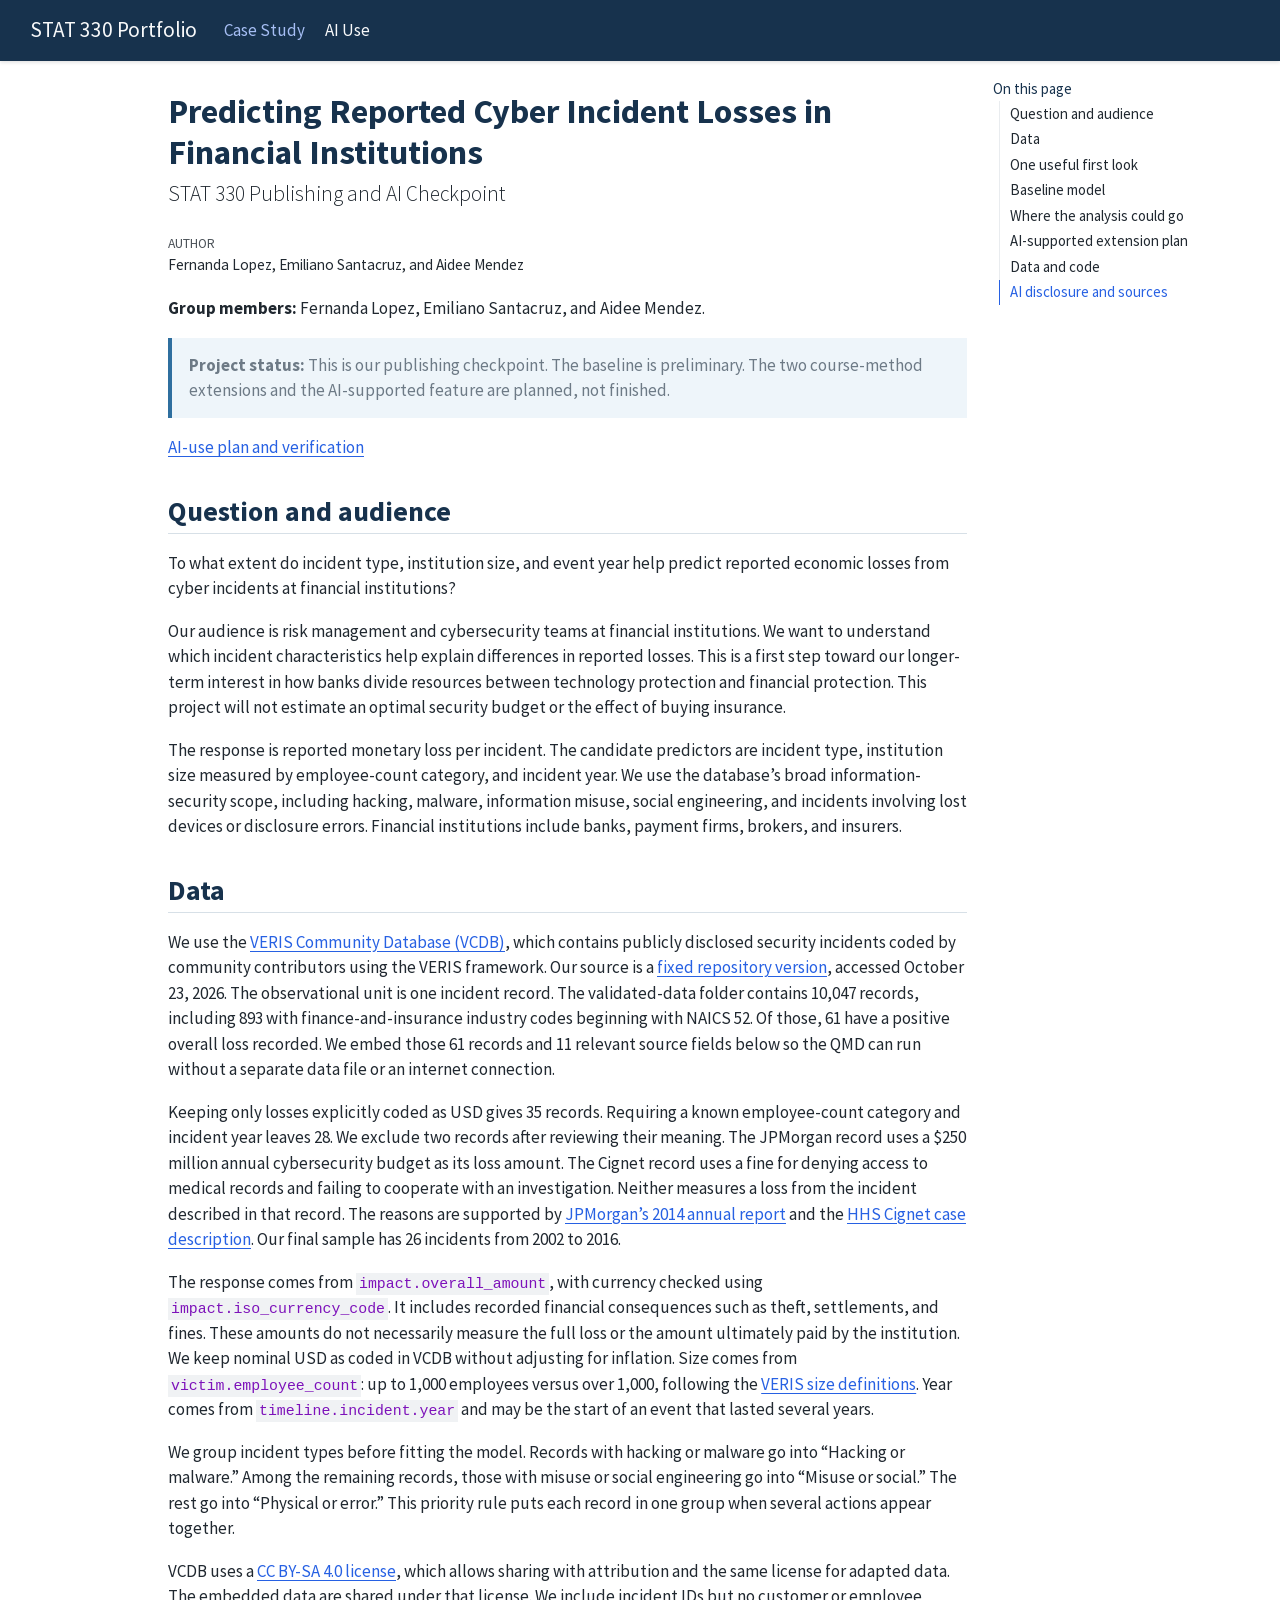
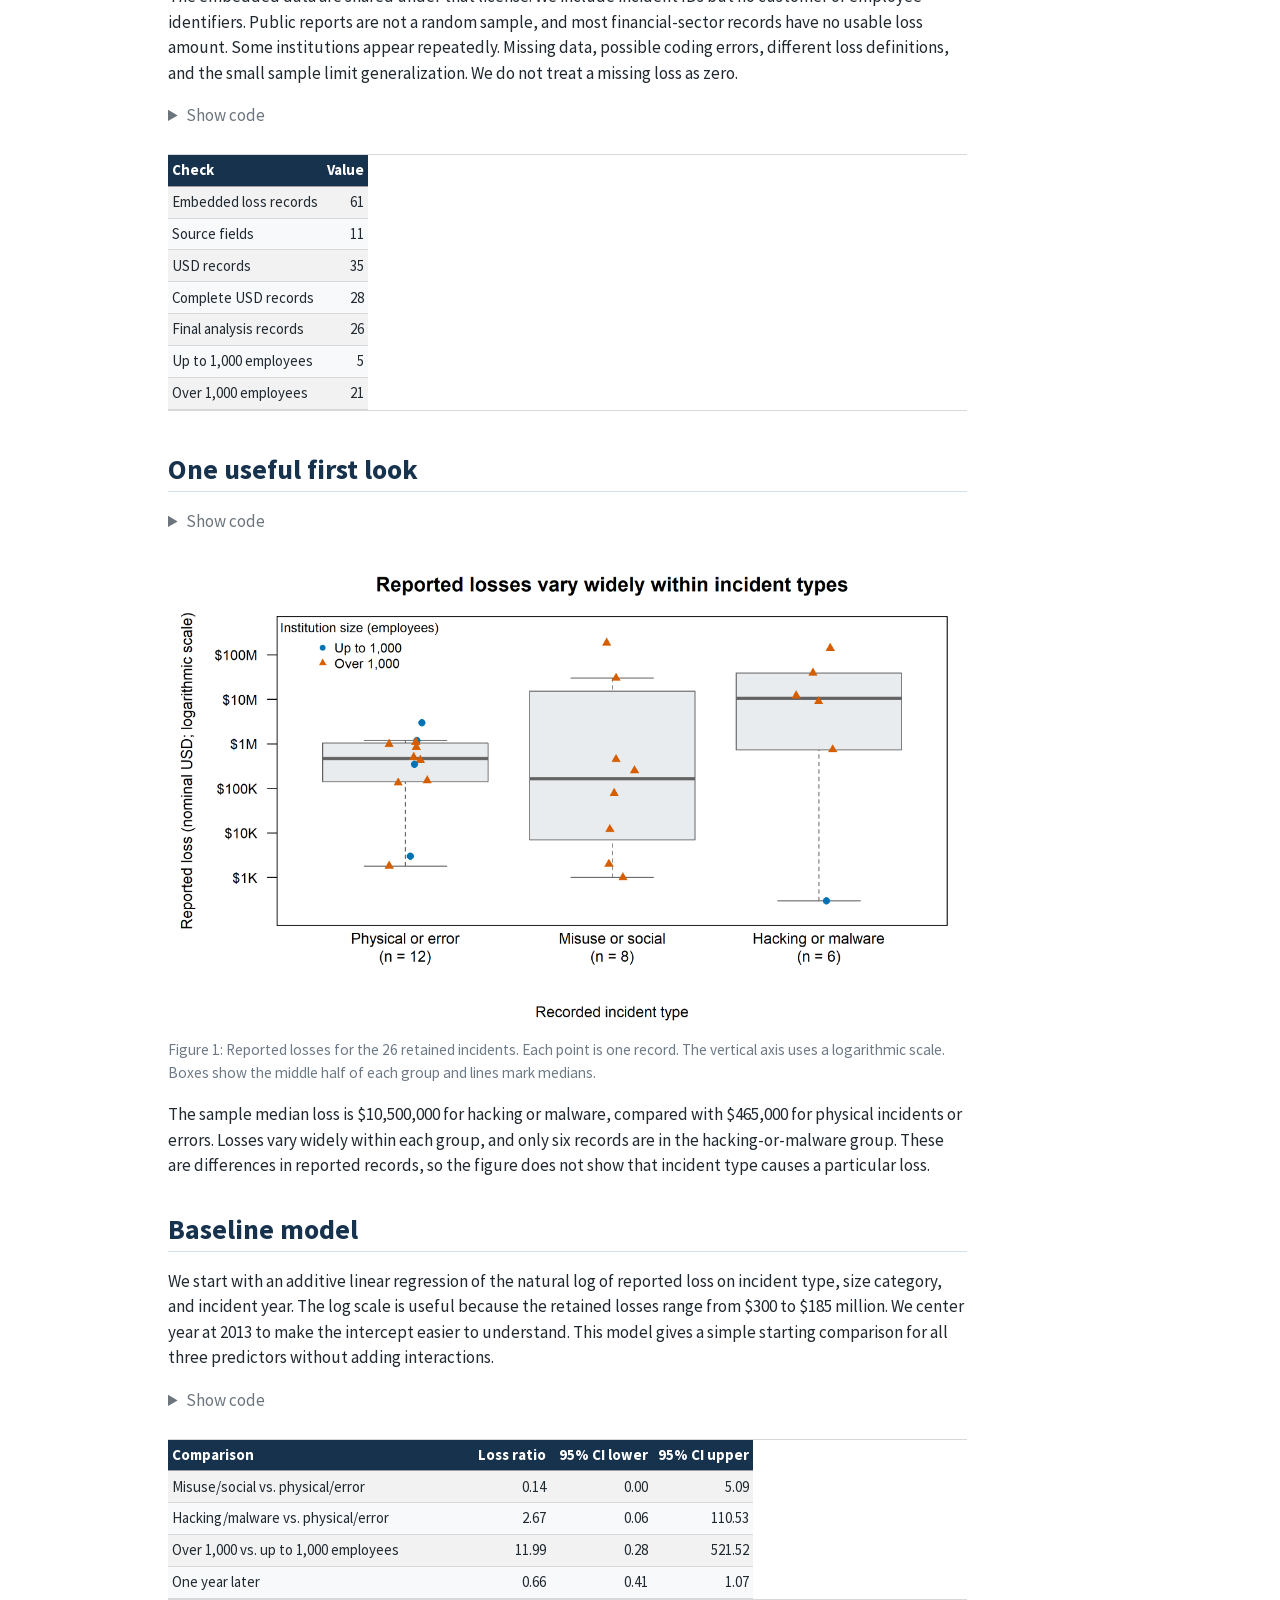
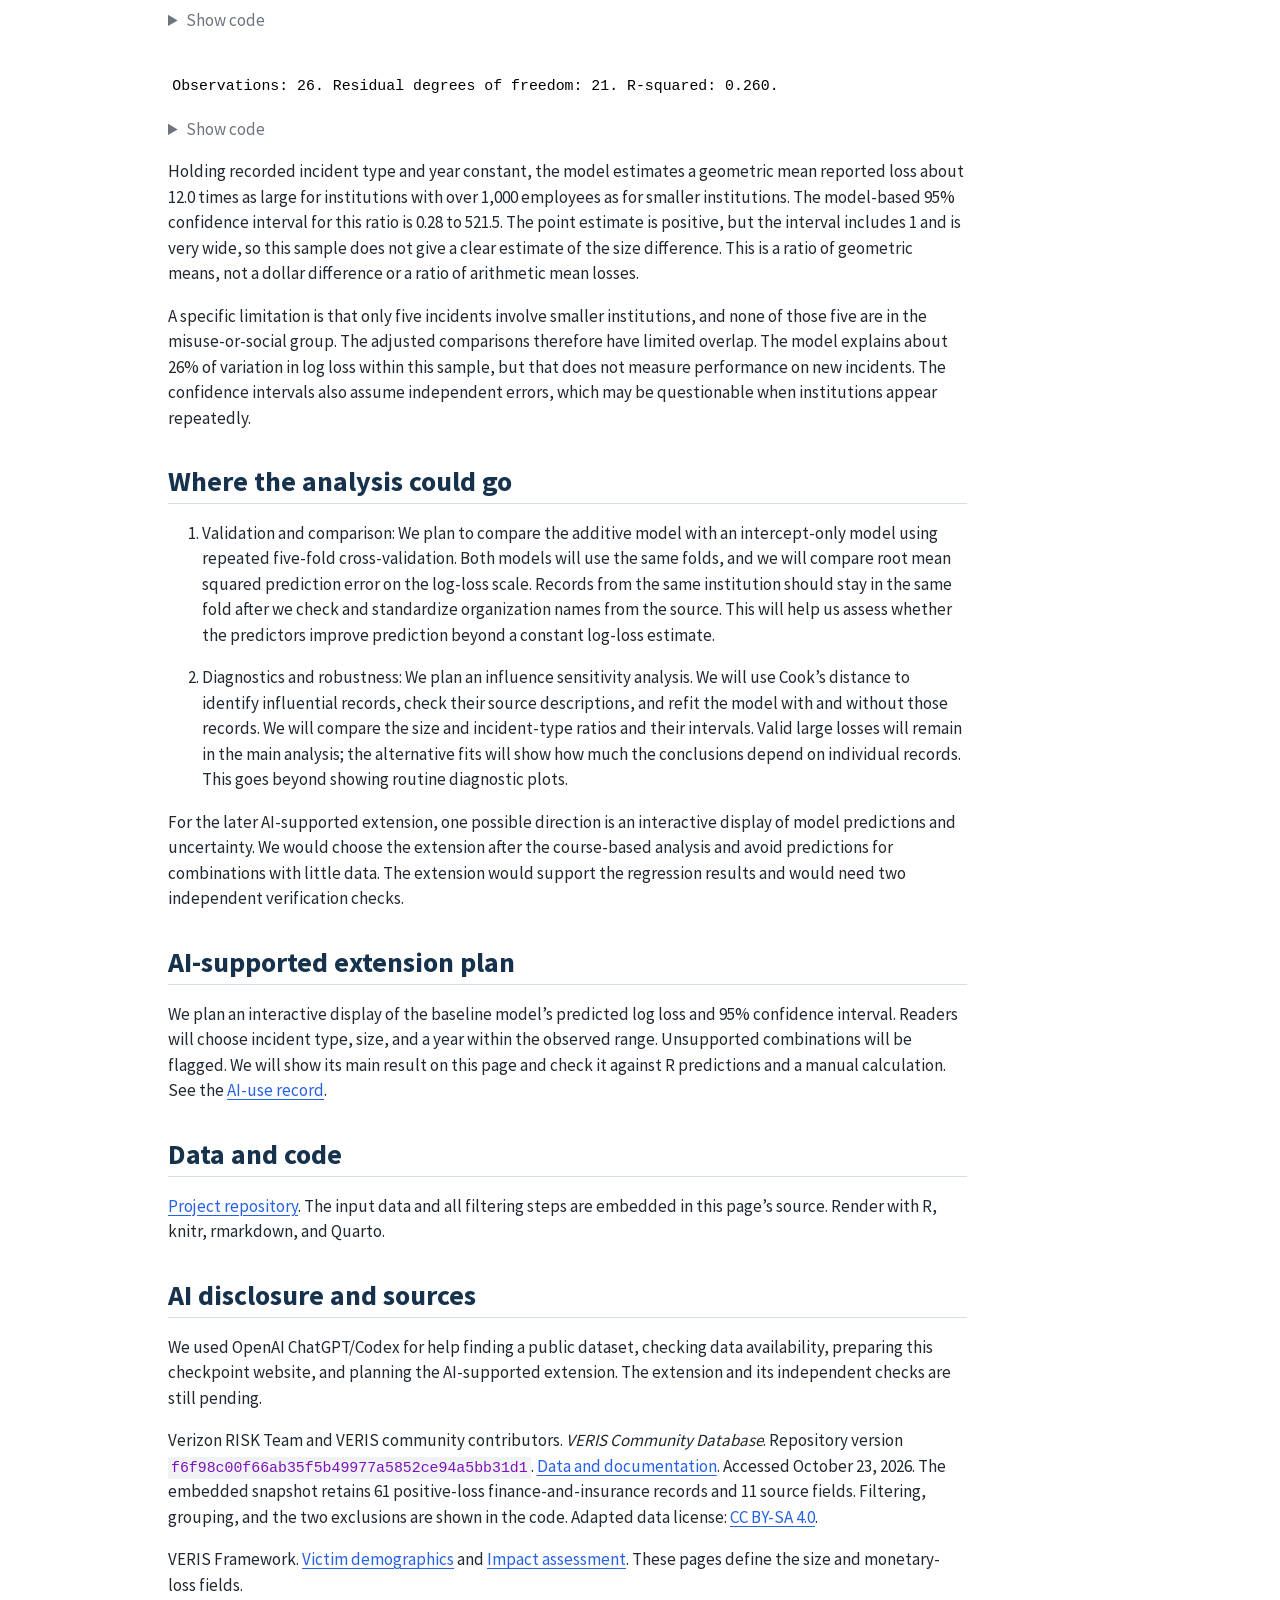
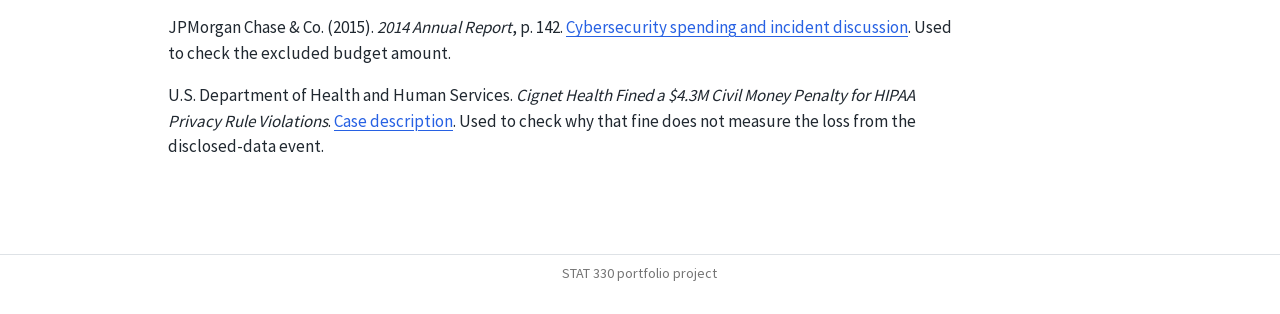
==== portfolio/docs/index.html @ 6d1302f3 "Publish STAT 330 case study checkpoint and preliminary AI verification plan" ====
<!DOCTYPE html>
<html xmlns="http://www.w3.org/1999/xhtml" lang="en" xml:lang="en"><head>

<meta charset="utf-8">
<meta name="generator" content="quarto-1.8.27">

<meta name="viewport" content="width=device-width, initial-scale=1.0, user-scalable=yes">

<meta name="author" content="Fernanda Lopez, Emiliano Santacruz, and Aidee Mendez">

<title>Predicting Reported Cyber Incident Losses in Financial Institutions – STAT 330 Portfolio</title>
<style>
code{white-space: pre-wrap;}
span.smallcaps{font-variant: small-caps;}
div.columns{display: flex; gap: min(4vw, 1.5em);}
div.column{flex: auto; overflow-x: auto;}
div.hanging-indent{margin-left: 1.5em; text-indent: -1.5em;}
ul.task-list{list-style: none;}
ul.task-list li input[type="checkbox"] {
width: 0.8em;
margin: 0 0.8em 0.2em -1em;  vertical-align: middle;
}

html { -webkit-text-size-adjust: 100%; }
pre > code.sourceCode { white-space: pre; position: relative; }
pre > code.sourceCode > span { display: inline-block; line-height: 1.25; }
pre > code.sourceCode > span:empty { height: 1.2em; }
.sourceCode { overflow: visible; }
code.sourceCode > span { color: inherit; text-decoration: inherit; }
div.sourceCode { margin: 1em 0; }
pre.sourceCode { margin: 0; }
@media screen {
div.sourceCode { overflow: auto; }
}
@media print {
pre > code.sourceCode { white-space: pre-wrap; }
pre > code.sourceCode > span { text-indent: -5em; padding-left: 5em; }
}
pre.numberSource code
{ counter-reset: source-line 0; }
pre.numberSource code > span
{ position: relative; left: -4em; counter-increment: source-line; }
pre.numberSource code > span > a:first-child::before
{ content: counter(source-line);
position: relative; left: -1em; text-align: right; vertical-align: baseline;
border: none; display: inline-block;
-webkit-touch-callout: none; -webkit-user-select: none;
-khtml-user-select: none; -moz-user-select: none;
-ms-user-select: none; user-select: none;
padding: 0 4px; width: 4em;
}
pre.numberSource { margin-left: 3em; padding-left: 4px; }
div.sourceCode
{ }
@media screen {
pre > code.sourceCode > span > a:first-child::before { text-decoration: underline; }
}
</style>


<script>const headroomChanged = new CustomEvent("quarto-hrChanged", {
  detail: {},
  bubbles: true,
  cancelable: false,
  composed: false,
});

const announceDismiss = () => {
  const annEl = window.document.getElementById("quarto-announcement");
  if (annEl) {
    annEl.remove();

    const annId = annEl.getAttribute("data-announcement-id");
    window.localStorage.setItem(`quarto-announce-${annId}`, "true");
  }
};

const announceRegister = () => {
  const annEl = window.document.getElementById("quarto-announcement");
  if (annEl) {
    const annId = annEl.getAttribute("data-announcement-id");
    const isDismissed =
      window.localStorage.getItem(`quarto-announce-${annId}`) || false;
    if (isDismissed) {
      announceDismiss();
      return;
    } else {
      annEl.classList.remove("hidden");
    }

    const actionEl = annEl.querySelector(".quarto-announcement-action");
    if (actionEl) {
      actionEl.addEventListener("click", function (e) {
        e.preventDefault();
        // Hide the bar immediately
        announceDismiss();
      });
    }
  }
};

window.document.addEventListener("DOMContentLoaded", function () {
  let init = false;

  announceRegister();

  // Manage the back to top button, if one is present.
  let lastScrollTop = window.pageYOffset || document.documentElement.scrollTop;
  const scrollDownBuffer = 5;
  const scrollUpBuffer = 35;
  const btn = document.getElementById("quarto-back-to-top");
  const hideBackToTop = () => {
    btn.style.display = "none";
  };
  const showBackToTop = () => {
    btn.style.display = "inline-block";
  };
  if (btn) {
    window.document.addEventListener(
      "scroll",
      function () {
        const currentScrollTop =
          window.pageYOffset || document.documentElement.scrollTop;

        // Shows and hides the button 'intelligently' as the user scrolls
        if (currentScrollTop - scrollDownBuffer > lastScrollTop) {
          hideBackToTop();
          lastScrollTop = currentScrollTop <= 0 ? 0 : currentScrollTop;
        } else if (currentScrollTop < lastScrollTop - scrollUpBuffer) {
          showBackToTop();
          lastScrollTop = currentScrollTop <= 0 ? 0 : currentScrollTop;
        }

        // Show the button at the bottom, hides it at the top
        if (currentScrollTop <= 0) {
          hideBackToTop();
        } else if (
          window.innerHeight + currentScrollTop >=
          document.body.offsetHeight
        ) {
          showBackToTop();
        }
      },
      false
    );
  }

  function throttle(func, wait) {
    var timeout;
    return function () {
      const context = this;
      const args = arguments;
      const later = function () {
        clearTimeout(timeout);
        timeout = null;
        func.apply(context, args);
      };

      if (!timeout) {
        timeout = setTimeout(later, wait);
      }
    };
  }

  function headerOffset() {
    // Set an offset if there is are fixed top navbar
    const headerEl = window.document.querySelector("header.fixed-top");
    if (headerEl) {
      return headerEl.clientHeight;
    } else {
      return 0;
    }
  }

  function footerOffset() {
    const footerEl = window.document.querySelector("footer.footer");
    if (footerEl) {
      return footerEl.clientHeight;
    } else {
      return 0;
    }
  }

  function dashboardOffset() {
    const dashboardNavEl = window.document.getElementById(
      "quarto-dashboard-header"
    );
    if (dashboardNavEl !== null) {
      return dashboardNavEl.clientHeight;
    } else {
      return 0;
    }
  }

  function updateDocumentOffsetWithoutAnimation() {
    updateDocumentOffset(false);
  }

  function updateDocumentOffset(animated) {
    // set body offset
    const topOffset = headerOffset();
    const bodyOffset = topOffset + footerOffset() + dashboardOffset();
    const bodyEl = window.document.body;
    bodyEl.setAttribute("data-bs-offset", topOffset);
    bodyEl.style.paddingTop = topOffset + "px";

    // deal with sidebar offsets
    const sidebars = window.document.querySelectorAll(
      ".sidebar, .headroom-target"
    );
    sidebars.forEach((sidebar) => {
      if (!animated) {
        sidebar.classList.add("notransition");
        // Remove the no transition class after the animation has time to complete
        setTimeout(function () {
          sidebar.classList.remove("notransition");
        }, 201);
      }

      if (window.Headroom && sidebar.classList.contains("sidebar-unpinned")) {
        sidebar.style.top = "0";
        sidebar.style.maxHeight = "100vh";
      } else {
        sidebar.style.top = topOffset + "px";
        sidebar.style.maxHeight = "calc(100vh - " + topOffset + "px)";
      }
    });

    // allow space for footer
    const mainContainer = window.document.querySelector(".quarto-container");
    if (mainContainer) {
      mainContainer.style.minHeight = "calc(100vh - " + bodyOffset + "px)";
    }

    // link offset
    let linkStyle = window.document.querySelector("#quarto-target-style");
    if (!linkStyle) {
      linkStyle = window.document.createElement("style");
      linkStyle.setAttribute("id", "quarto-target-style");
      window.document.head.appendChild(linkStyle);
    }
    while (linkStyle.firstChild) {
      linkStyle.removeChild(linkStyle.firstChild);
    }
    if (topOffset > 0) {
      linkStyle.appendChild(
        window.document.createTextNode(`
      section:target::before {
        content: "";
        display: block;
        height: ${topOffset}px;
        margin: -${topOffset}px 0 0;
      }`)
      );
    }
    if (init) {
      window.dispatchEvent(headroomChanged);
    }
    init = true;
  }

  // initialize headroom
  var header = window.document.querySelector("#quarto-header");
  if (header && window.Headroom) {
    const headroom = new window.Headroom(header, {
      tolerance: 5,
      onPin: function () {
        const sidebars = window.document.querySelectorAll(
          ".sidebar, .headroom-target"
        );
        sidebars.forEach((sidebar) => {
          sidebar.classList.remove("sidebar-unpinned");
        });
        updateDocumentOffset();
      },
      onUnpin: function () {
        const sidebars = window.document.querySelectorAll(
          ".sidebar, .headroom-target"
        );
        sidebars.forEach((sidebar) => {
          sidebar.classList.add("sidebar-unpinned");
        });
        updateDocumentOffset();
      },
    });
    headroom.init();

    let frozen = false;
    window.quartoToggleHeadroom = function () {
      if (frozen) {
        headroom.unfreeze();
        frozen = false;
      } else {
        headroom.freeze();
        frozen = true;
      }
    };
  }

  window.addEventListener(
    "hashchange",
    function (e) {
      if (
        getComputedStyle(document.documentElement).scrollBehavior !== "smooth"
      ) {
        window.scrollTo(0, window.pageYOffset - headerOffset());
      }
    },
    false
  );

  // Observe size changed for the header
  const headerEl = window.document.querySelector("header.fixed-top");
  if (headerEl && window.ResizeObserver) {
    const observer = new window.ResizeObserver(() => {
      setTimeout(updateDocumentOffsetWithoutAnimation, 0);
    });
    observer.observe(headerEl, {
      attributes: true,
      childList: true,
      characterData: true,
    });
  } else {
    window.addEventListener(
      "resize",
      throttle(updateDocumentOffsetWithoutAnimation, 50)
    );
  }
  setTimeout(updateDocumentOffsetWithoutAnimation, 250);

  // fixup index.html links if we aren't on the filesystem
  if (window.location.protocol !== "file:") {
    const links = window.document.querySelectorAll("a");
    for (let i = 0; i < links.length; i++) {
      if (links[i].href) {
        links[i].dataset.originalHref = links[i].href;
        links[i].href = links[i].href.replace(/\/index\.html/, "/");
      }
    }

    // Fixup any sharing links that require urls
    // Append url to any sharing urls
    const sharingLinks = window.document.querySelectorAll(
      "a.sidebar-tools-main-item, a.quarto-navigation-tool, a.quarto-navbar-tools, a.quarto-navbar-tools-item"
    );
    for (let i = 0; i < sharingLinks.length; i++) {
      const sharingLink = sharingLinks[i];
      const href = sharingLink.getAttribute("href");
      if (href) {
        sharingLink.setAttribute(
          "href",
          href.replace("|url|", window.location.href)
        );
      }
    }

    // Scroll the active navigation item into view, if necessary
    const navSidebar = window.document.querySelector("nav#quarto-sidebar");
    if (navSidebar) {
      // Find the active item
      const activeItem = navSidebar.querySelector("li.sidebar-item a.active");
      if (activeItem) {
        // Wait for the scroll height and height to resolve by observing size changes on the
        // nav element that is scrollable
        const resizeObserver = new ResizeObserver((_entries) => {
          // The bottom of the element
          const elBottom = activeItem.offsetTop;
          const viewBottom = navSidebar.scrollTop + navSidebar.clientHeight;

          // The element height and scroll height are the same, then we are still loading
          if (viewBottom !== navSidebar.scrollHeight) {
            // Determine if the item isn't visible and scroll to it
            if (elBottom >= viewBottom) {
              navSidebar.scrollTop = elBottom;
            }

            // stop observing now since we've completed the scroll
            resizeObserver.unobserve(navSidebar);
          }
        });
        resizeObserver.observe(navSidebar);
      }
    }
  }
});
</script>
<script>/*!
 * headroom.js v0.12.0 - Give your page some headroom. Hide your header until you need it
 * Copyright (c) 2020 Nick Williams - http://wicky.nillia.ms/headroom.js
 * License: MIT
 */

!function(t,n){"object"==typeof exports&&"undefined"!=typeof module?module.exports=n():"function"==typeof define&&define.amd?define(n):(t=t||self).Headroom=n()}(this,function(){"use strict";function t(){return"undefined"!=typeof window}function d(t){return function(t){return t&&t.document&&function(t){return 9===t.nodeType}(t.document)}(t)?function(t){var n=t.document,o=n.body,s=n.documentElement;return{scrollHeight:function(){return Math.max(o.scrollHeight,s.scrollHeight,o.offsetHeight,s.offsetHeight,o.clientHeight,s.clientHeight)},height:function(){return t.innerHeight||s.clientHeight||o.clientHeight},scrollY:function(){return void 0!==t.pageYOffset?t.pageYOffset:(s||o.parentNode||o).scrollTop}}}(t):function(t){return{scrollHeight:function(){return Math.max(t.scrollHeight,t.offsetHeight,t.clientHeight)},height:function(){return Math.max(t.offsetHeight,t.clientHeight)},scrollY:function(){return t.scrollTop}}}(t)}function n(t,s,e){var n,o=function(){var n=!1;try{var t={get passive(){n=!0}};window.addEventListener("test",t,t),window.removeEventListener("test",t,t)}catch(t){n=!1}return n}(),i=!1,r=d(t),l=r.scrollY(),a={};function c(){var t=Math.round(r.scrollY()),n=r.height(),o=r.scrollHeight();a.scrollY=t,a.lastScrollY=l,a.direction=l<t?"down":"up",a.distance=Math.abs(t-l),a.isOutOfBounds=t<0||o<t+n,a.top=t<=s.offset[a.direction],a.bottom=o<=t+n,a.toleranceExceeded=a.distance>s.tolerance[a.direction],e(a),l=t,i=!1}function h(){i||(i=!0,n=requestAnimationFrame(c))}var u=!!o&&{passive:!0,capture:!1};return t.addEventListener("scroll",h,u),c(),{destroy:function(){cancelAnimationFrame(n),t.removeEventListener("scroll",h,u)}}}function o(t){return t===Object(t)?t:{down:t,up:t}}function s(t,n){n=n||{},Object.assign(this,s.options,n),this.classes=Object.assign({},s.options.classes,n.classes),this.elem=t,this.tolerance=o(this.tolerance),this.offset=o(this.offset),this.initialised=!1,this.frozen=!1}return s.prototype={constructor:s,init:function(){return s.cutsTheMustard&&!this.initialised&&(this.addClass("initial"),this.initialised=!0,setTimeout(function(t){t.scrollTracker=n(t.scroller,{offset:t.offset,tolerance:t.tolerance},t.update.bind(t))},100,this)),this},destroy:function(){this.initialised=!1,Object.keys(this.classes).forEach(this.removeClass,this),this.scrollTracker.destroy()},unpin:function(){!this.hasClass("pinned")&&this.hasClass("unpinned")||(this.addClass("unpinned"),this.removeClass("pinned"),this.onUnpin&&this.onUnpin.call(this))},pin:function(){this.hasClass("unpinned")&&(this.addClass("pinned"),this.removeClass("unpinned"),this.onPin&&this.onPin.call(this))},freeze:function(){this.frozen=!0,this.addClass("frozen")},unfreeze:function(){this.frozen=!1,this.removeClass("frozen")},top:function(){this.hasClass("top")||(this.addClass("top"),this.removeClass("notTop"),this.onTop&&this.onTop.call(this))},notTop:function(){this.hasClass("notTop")||(this.addClass("notTop"),this.removeClass("top"),this.onNotTop&&this.onNotTop.call(this))},bottom:function(){this.hasClass("bottom")||(this.addClass("bottom"),this.removeClass("notBottom"),this.onBottom&&this.onBottom.call(this))},notBottom:function(){this.hasClass("notBottom")||(this.addClass("notBottom"),this.removeClass("bottom"),this.onNotBottom&&this.onNotBottom.call(this))},shouldUnpin:function(t){return"down"===t.direction&&!t.top&&t.toleranceExceeded},shouldPin:function(t){return"up"===t.direction&&t.toleranceExceeded||t.top},addClass:function(t){this.elem.classList.add.apply(this.elem.classList,this.classes[t].split(" "))},removeClass:function(t){this.elem.classList.remove.apply(this.elem.classList,this.classes[t].split(" "))},hasClass:function(t){return this.classes[t].split(" ").every(function(t){return this.classList.contains(t)},this.elem)},update:function(t){t.isOutOfBounds||!0!==this.frozen&&(t.top?this.top():this.notTop(),t.bottom?this.bottom():this.notBottom(),this.shouldUnpin(t)?this.unpin():this.shouldPin(t)&&this.pin())}},s.options={tolerance:{up:0,down:0},offset:0,scroller:t()?window:null,classes:{frozen:"headroom--frozen",pinned:"headroom--pinned",unpinned:"headroom--unpinned",top:"headroom--top",notTop:"headroom--not-top",bottom:"headroom--bottom",notBottom:"headroom--not-bottom",initial:"headroom"}},s.cutsTheMustard=!!(t()&&function(){}.bind&&"classList"in document.documentElement&&Object.assign&&Object.keys&&requestAnimationFrame),s});
</script>
<script>/*!
 * clipboard.js v2.0.11
 * https://clipboardjs.com/
 *
 * Licensed MIT © Zeno Rocha
 */
!function(t,e){"object"==typeof exports&&"object"==typeof module?module.exports=e():"function"==typeof define&&define.amd?define([],e):"object"==typeof exports?exports.ClipboardJS=e():t.ClipboardJS=e()}(this,function(){return n={686:function(t,e,n){"use strict";n.d(e,{default:function(){return b}});var e=n(279),i=n.n(e),e=n(370),u=n.n(e),e=n(817),r=n.n(e);function c(t){try{return document.execCommand(t)}catch(t){return}}var a=function(t){t=r()(t);return c("cut"),t};function o(t,e){var n,o,t=(n=t,o="rtl"===document.documentElement.getAttribute("dir"),(t=document.createElement("textarea")).style.fontSize="12pt",t.style.border="0",t.style.padding="0",t.style.margin="0",t.style.position="absolute",t.style[o?"right":"left"]="-9999px",o=window.pageYOffset||document.documentElement.scrollTop,t.style.top="".concat(o,"px"),t.setAttribute("readonly",""),t.value=n,t);return e.container.appendChild(t),e=r()(t),c("copy"),t.remove(),e}var f=function(t){var e=1<arguments.length&&void 0!==arguments[1]?arguments[1]:{container:document.body},n="";return"string"==typeof t?n=o(t,e):t instanceof HTMLInputElement&&!["text","search","url","tel","password"].includes(null==t?void 0:t.type)?n=o(t.value,e):(n=r()(t),c("copy")),n};function l(t){return(l="function"==typeof Symbol&&"symbol"==typeof Symbol.iterator?function(t){return typeof t}:function(t){return t&&"function"==typeof Symbol&&t.constructor===Symbol&&t!==Symbol.prototype?"symbol":typeof t})(t)}var s=function(){var t=0<arguments.length&&void 0!==arguments[0]?arguments[0]:{},e=t.action,n=void 0===e?"copy":e,o=t.container,e=t.target,t=t.text;if("copy"!==n&&"cut"!==n)throw new Error('Invalid "action" value, use either "copy" or "cut"');if(void 0!==e){if(!e||"object"!==l(e)||1!==e.nodeType)throw new Error('Invalid "target" value, use a valid Element');if("copy"===n&&e.hasAttribute("disabled"))throw new Error('Invalid "target" attribute. Please use "readonly" instead of "disabled" attribute');if("cut"===n&&(e.hasAttribute("readonly")||e.hasAttribute("disabled")))throw new Error('Invalid "target" attribute. You can\'t cut text from elements with "readonly" or "disabled" attributes')}return t?f(t,{container:o}):e?"cut"===n?a(e):f(e,{container:o}):void 0};function p(t){return(p="function"==typeof Symbol&&"symbol"==typeof Symbol.iterator?function(t){return typeof t}:function(t){return t&&"function"==typeof Symbol&&t.constructor===Symbol&&t!==Symbol.prototype?"symbol":typeof t})(t)}function d(t,e){for(var n=0;n<e.length;n++){var o=e[n];o.enumerable=o.enumerable||!1,o.configurable=!0,"value"in o&&(o.writable=!0),Object.defineProperty(t,o.key,o)}}function y(t,e){return(y=Object.setPrototypeOf||function(t,e){return t.__proto__=e,t})(t,e)}function h(n){var o=function(){if("undefined"==typeof Reflect||!Reflect.construct)return!1;if(Reflect.construct.sham)return!1;if("function"==typeof Proxy)return!0;try{return Date.prototype.toString.call(Reflect.construct(Date,[],function(){})),!0}catch(t){return!1}}();return function(){var t,e=v(n);return t=o?(t=v(this).constructor,Reflect.construct(e,arguments,t)):e.apply(this,arguments),e=this,!(t=t)||"object"!==p(t)&&"function"!=typeof t?function(t){if(void 0!==t)return t;throw new ReferenceError("this hasn't been initialised - super() hasn't been called")}(e):t}}function v(t){return(v=Object.setPrototypeOf?Object.getPrototypeOf:function(t){return t.__proto__||Object.getPrototypeOf(t)})(t)}function m(t,e){t="data-clipboard-".concat(t);if(e.hasAttribute(t))return e.getAttribute(t)}var b=function(){!function(t,e){if("function"!=typeof e&&null!==e)throw new TypeError("Super expression must either be null or a function");t.prototype=Object.create(e&&e.prototype,{constructor:{value:t,writable:!0,configurable:!0}}),e&&y(t,e)}(r,i());var t,e,n,o=h(r);function r(t,e){var n;return function(t){if(!(t instanceof r))throw new TypeError("Cannot call a class as a function")}(this),(n=o.call(this)).resolveOptions(e),n.listenClick(t),n}return t=r,n=[{key:"copy",value:function(t){var e=1<arguments.length&&void 0!==arguments[1]?arguments[1]:{container:document.body};return f(t,e)}},{key:"cut",value:function(t){return a(t)}},{key:"isSupported",value:function(){var t=0<arguments.length&&void 0!==arguments[0]?arguments[0]:["copy","cut"],t="string"==typeof t?[t]:t,e=!!document.queryCommandSupported;return t.forEach(function(t){e=e&&!!document.queryCommandSupported(t)}),e}}],(e=[{key:"resolveOptions",value:function(){var t=0<arguments.length&&void 0!==arguments[0]?arguments[0]:{};this.action="function"==typeof t.action?t.action:this.defaultAction,this.target="function"==typeof t.target?t.target:this.defaultTarget,this.text="function"==typeof t.text?t.text:this.defaultText,this.container="object"===p(t.container)?t.container:document.body}},{key:"listenClick",value:function(t){var e=this;this.listener=u()(t,"click",function(t){return e.onClick(t)})}},{key:"onClick",value:function(t){var e=t.delegateTarget||t.currentTarget,n=this.action(e)||"copy",t=s({action:n,container:this.container,target:this.target(e),text:this.text(e)});this.emit(t?"success":"error",{action:n,text:t,trigger:e,clearSelection:function(){e&&e.focus(),window.getSelection().removeAllRanges()}})}},{key:"defaultAction",value:function(t){return m("action",t)}},{key:"defaultTarget",value:function(t){t=m("target",t);if(t)return document.querySelector(t)}},{key:"defaultText",value:function(t){return m("text",t)}},{key:"destroy",value:function(){this.listener.destroy()}}])&&d(t.prototype,e),n&&d(t,n),r}()},828:function(t){var e;"undefined"==typeof Element||Element.prototype.matches||((e=Element.prototype).matches=e.matchesSelector||e.mozMatchesSelector||e.msMatchesSelector||e.oMatchesSelector||e.webkitMatchesSelector),t.exports=function(t,e){for(;t&&9!==t.nodeType;){if("function"==typeof t.matches&&t.matches(e))return t;t=t.parentNode}}},438:function(t,e,n){var u=n(828);function i(t,e,n,o,r){var i=function(e,n,t,o){return function(t){t.delegateTarget=u(t.target,n),t.delegateTarget&&o.call(e,t)}}.apply(this,arguments);return t.addEventListener(n,i,r),{destroy:function(){t.removeEventListener(n,i,r)}}}t.exports=function(t,e,n,o,r){return"function"==typeof t.addEventListener?i.apply(null,arguments):"function"==typeof n?i.bind(null,document).apply(null,arguments):("string"==typeof t&&(t=document.querySelectorAll(t)),Array.prototype.map.call(t,function(t){return i(t,e,n,o,r)}))}},879:function(t,n){n.node=function(t){return void 0!==t&&t instanceof HTMLElement&&1===t.nodeType},n.nodeList=function(t){var e=Object.prototype.toString.call(t);return void 0!==t&&("[object NodeList]"===e||"[object HTMLCollection]"===e)&&"length"in t&&(0===t.length||n.node(t[0]))},n.string=function(t){return"string"==typeof t||t instanceof String},n.fn=function(t){return"[object Function]"===Object.prototype.toString.call(t)}},370:function(t,e,n){var f=n(879),l=n(438);t.exports=function(t,e,n){if(!t&&!e&&!n)throw new Error("Missing required arguments");if(!f.string(e))throw new TypeError("Second argument must be a String");if(!f.fn(n))throw new TypeError("Third argument must be a Function");if(f.node(t))return c=e,a=n,(u=t).addEventListener(c,a),{destroy:function(){u.removeEventListener(c,a)}};if(f.nodeList(t))return o=t,r=e,i=n,Array.prototype.forEach.call(o,function(t){t.addEventListener(r,i)}),{destroy:function(){Array.prototype.forEach.call(o,function(t){t.removeEventListener(r,i)})}};if(f.string(t))return t=t,e=e,n=n,l(document.body,t,e,n);throw new TypeError("First argument must be a String, HTMLElement, HTMLCollection, or NodeList");var o,r,i,u,c,a}},817:function(t){t.exports=function(t){var e,n="SELECT"===t.nodeName?(t.focus(),t.value):"INPUT"===t.nodeName||"TEXTAREA"===t.nodeName?((e=t.hasAttribute("readonly"))||t.setAttribute("readonly",""),t.select(),t.setSelectionRange(0,t.value.length),e||t.removeAttribute("readonly"),t.value):(t.hasAttribute("contenteditable")&&t.focus(),n=window.getSelection(),(e=document.createRange()).selectNodeContents(t),n.removeAllRanges(),n.addRange(e),n.toString());return n}},279:function(t){function e(){}e.prototype={on:function(t,e,n){var o=this.e||(this.e={});return(o[t]||(o[t]=[])).push({fn:e,ctx:n}),this},once:function(t,e,n){var o=this;function r(){o.off(t,r),e.apply(n,arguments)}return r._=e,this.on(t,r,n)},emit:function(t){for(var e=[].slice.call(arguments,1),n=((this.e||(this.e={}))[t]||[]).slice(),o=0,r=n.length;o<r;o++)n[o].fn.apply(n[o].ctx,e);return this},off:function(t,e){var n=this.e||(this.e={}),o=n[t],r=[];if(o&&e)for(var i=0,u=o.length;i<u;i++)o[i].fn!==e&&o[i].fn._!==e&&r.push(o[i]);return r.length?n[t]=r:delete n[t],this}},t.exports=e,t.exports.TinyEmitter=e}},r={},o.n=function(t){var e=t&&t.__esModule?function(){return t.default}:function(){return t};return o.d(e,{a:e}),e},o.d=function(t,e){for(var n in e)o.o(e,n)&&!o.o(t,n)&&Object.defineProperty(t,n,{enumerable:!0,get:e[n]})},o.o=function(t,e){return Object.prototype.hasOwnProperty.call(t,e)},o(686).default;function o(t){if(r[t])return r[t].exports;var e=r[t]={exports:{}};return n[t](e,e.exports,o),e.exports}var n,r});</script>
<script src="[data-uri]" type="module"></script>
<script src="[data-uri]" type="module"></script>
<script src="[data-uri]" type="module"></script>
<script>/**
 * @popperjs/core v2.11.7 - MIT License
 */

!function(e,t){"object"==typeof exports&&"undefined"!=typeof module?t(exports):"function"==typeof define&&define.amd?define(["exports"],t):t((e="undefined"!=typeof globalThis?globalThis:e||self).Popper={})}(this,(function(e){"use strict";function t(e){if(null==e)return window;if("[object Window]"!==e.toString()){var t=e.ownerDocument;return t&&t.defaultView||window}return e}function n(e){return e instanceof t(e).Element||e instanceof Element}function r(e){return e instanceof t(e).HTMLElement||e instanceof HTMLElement}function o(e){return"undefined"!=typeof ShadowRoot&&(e instanceof t(e).ShadowRoot||e instanceof ShadowRoot)}var i=Math.max,a=Math.min,s=Math.round;function f(){var e=navigator.userAgentData;return null!=e&&e.brands&&Array.isArray(e.brands)?e.brands.map((function(e){return e.brand+"/"+e.version})).join(" "):navigator.userAgent}function c(){return!/^((?!chrome|android).)*safari/i.test(f())}function p(e,o,i){void 0===o&&(o=!1),void 0===i&&(i=!1);var a=e.getBoundingClientRect(),f=1,p=1;o&&r(e)&&(f=e.offsetWidth>0&&s(a.width)/e.offsetWidth||1,p=e.offsetHeight>0&&s(a.height)/e.offsetHeight||1);var u=(n(e)?t(e):window).visualViewport,l=!c()&&i,d=(a.left+(l&&u?u.offsetLeft:0))/f,h=(a.top+(l&&u?u.offsetTop:0))/p,m=a.width/f,v=a.height/p;return{width:m,height:v,top:h,right:d+m,bottom:h+v,left:d,x:d,y:h}}function u(e){var n=t(e);return{scrollLeft:n.pageXOffset,scrollTop:n.pageYOffset}}function l(e){return e?(e.nodeName||"").toLowerCase():null}function d(e){return((n(e)?e.ownerDocument:e.document)||window.document).documentElement}function h(e){return p(d(e)).left+u(e).scrollLeft}function m(e){return t(e).getComputedStyle(e)}function v(e){var t=m(e),n=t.overflow,r=t.overflowX,o=t.overflowY;return/auto|scroll|overlay|hidden/.test(n+o+r)}function y(e,n,o){void 0===o&&(o=!1);var i,a,f=r(n),c=r(n)&&function(e){var t=e.getBoundingClientRect(),n=s(t.width)/e.offsetWidth||1,r=s(t.height)/e.offsetHeight||1;return 1!==n||1!==r}(n),m=d(n),y=p(e,c,o),g={scrollLeft:0,scrollTop:0},b={x:0,y:0};return(f||!f&&!o)&&(("body"!==l(n)||v(m))&&(g=(i=n)!==t(i)&&r(i)?{scrollLeft:(a=i).scrollLeft,scrollTop:a.scrollTop}:u(i)),r(n)?((b=p(n,!0)).x+=n.clientLeft,b.y+=n.clientTop):m&&(b.x=h(m))),{x:y.left+g.scrollLeft-b.x,y:y.top+g.scrollTop-b.y,width:y.width,height:y.height}}function g(e){var t=p(e),n=e.offsetWidth,r=e.offsetHeight;return Math.abs(t.width-n)<=1&&(n=t.width),Math.abs(t.height-r)<=1&&(r=t.height),{x:e.offsetLeft,y:e.offsetTop,width:n,height:r}}function b(e){return"html"===l(e)?e:e.assignedSlot||e.parentNode||(o(e)?e.host:null)||d(e)}function x(e){return["html","body","#document"].indexOf(l(e))>=0?e.ownerDocument.body:r(e)&&v(e)?e:x(b(e))}function w(e,n){var r;void 0===n&&(n=[]);var o=x(e),i=o===(null==(r=e.ownerDocument)?void 0:r.body),a=t(o),s=i?[a].concat(a.visualViewport||[],v(o)?o:[]):o,f=n.concat(s);return i?f:f.concat(w(b(s)))}function O(e){return["table","td","th"].indexOf(l(e))>=0}function j(e){return r(e)&&"fixed"!==m(e).position?e.offsetParent:null}function E(e){for(var n=t(e),i=j(e);i&&O(i)&&"static"===m(i).position;)i=j(i);return i&&("html"===l(i)||"body"===l(i)&&"static"===m(i).position)?n:i||function(e){var t=/firefox/i.test(f());if(/Trident/i.test(f())&&r(e)&&"fixed"===m(e).position)return null;var n=b(e);for(o(n)&&(n=n.host);r(n)&&["html","body"].indexOf(l(n))<0;){var i=m(n);if("none"!==i.transform||"none"!==i.perspective||"paint"===i.contain||-1!==["transform","perspective"].indexOf(i.willChange)||t&&"filter"===i.willChange||t&&i.filter&&"none"!==i.filter)return n;n=n.parentNode}return null}(e)||n}var D="top",A="bottom",L="right",P="left",M="auto",k=[D,A,L,P],W="start",B="end",H="viewport",T="popper",R=k.reduce((function(e,t){return e.concat([t+"-"+W,t+"-"+B])}),[]),S=[].concat(k,[M]).reduce((function(e,t){return e.concat([t,t+"-"+W,t+"-"+B])}),[]),V=["beforeRead","read","afterRead","beforeMain","main","afterMain","beforeWrite","write","afterWrite"];function q(e){var t=new Map,n=new Set,r=[];function o(e){n.add(e.name),[].concat(e.requires||[],e.requiresIfExists||[]).forEach((function(e){if(!n.has(e)){var r=t.get(e);r&&o(r)}})),r.push(e)}return e.forEach((function(e){t.set(e.name,e)})),e.forEach((function(e){n.has(e.name)||o(e)})),r}function C(e){return e.split("-")[0]}function N(e,t){var n=t.getRootNode&&t.getRootNode();if(e.contains(t))return!0;if(n&&o(n)){var r=t;do{if(r&&e.isSameNode(r))return!0;r=r.parentNode||r.host}while(r)}return!1}function I(e){return Object.assign({},e,{left:e.x,top:e.y,right:e.x+e.width,bottom:e.y+e.height})}function _(e,r,o){return r===H?I(function(e,n){var r=t(e),o=d(e),i=r.visualViewport,a=o.clientWidth,s=o.clientHeight,f=0,p=0;if(i){a=i.width,s=i.height;var u=c();(u||!u&&"fixed"===n)&&(f=i.offsetLeft,p=i.offsetTop)}return{width:a,height:s,x:f+h(e),y:p}}(e,o)):n(r)?function(e,t){var n=p(e,!1,"fixed"===t);return n.top=n.top+e.clientTop,n.left=n.left+e.clientLeft,n.bottom=n.top+e.clientHeight,n.right=n.left+e.clientWidth,n.width=e.clientWidth,n.height=e.clientHeight,n.x=n.left,n.y=n.top,n}(r,o):I(function(e){var t,n=d(e),r=u(e),o=null==(t=e.ownerDocument)?void 0:t.body,a=i(n.scrollWidth,n.clientWidth,o?o.scrollWidth:0,o?o.clientWidth:0),s=i(n.scrollHeight,n.clientHeight,o?o.scrollHeight:0,o?o.clientHeight:0),f=-r.scrollLeft+h(e),c=-r.scrollTop;return"rtl"===m(o||n).direction&&(f+=i(n.clientWidth,o?o.clientWidth:0)-a),{width:a,height:s,x:f,y:c}}(d(e)))}function F(e,t,o,s){var f="clippingParents"===t?function(e){var t=w(b(e)),o=["absolute","fixed"].indexOf(m(e).position)>=0&&r(e)?E(e):e;return n(o)?t.filter((function(e){return n(e)&&N(e,o)&&"body"!==l(e)})):[]}(e):[].concat(t),c=[].concat(f,[o]),p=c[0],u=c.reduce((function(t,n){var r=_(e,n,s);return t.top=i(r.top,t.top),t.right=a(r.right,t.right),t.bottom=a(r.bottom,t.bottom),t.left=i(r.left,t.left),t}),_(e,p,s));return u.width=u.right-u.left,u.height=u.bottom-u.top,u.x=u.left,u.y=u.top,u}function U(e){return e.split("-")[1]}function z(e){return["top","bottom"].indexOf(e)>=0?"x":"y"}function X(e){var t,n=e.reference,r=e.element,o=e.placement,i=o?C(o):null,a=o?U(o):null,s=n.x+n.width/2-r.width/2,f=n.y+n.height/2-r.height/2;switch(i){case D:t={x:s,y:n.y-r.height};break;case A:t={x:s,y:n.y+n.height};break;case L:t={x:n.x+n.width,y:f};break;case P:t={x:n.x-r.width,y:f};break;default:t={x:n.x,y:n.y}}var c=i?z(i):null;if(null!=c){var p="y"===c?"height":"width";switch(a){case W:t[c]=t[c]-(n[p]/2-r[p]/2);break;case B:t[c]=t[c]+(n[p]/2-r[p]/2)}}return t}function Y(e){return Object.assign({},{top:0,right:0,bottom:0,left:0},e)}function G(e,t){return t.reduce((function(t,n){return t[n]=e,t}),{})}function J(e,t){void 0===t&&(t={});var r=t,o=r.placement,i=void 0===o?e.placement:o,a=r.strategy,s=void 0===a?e.strategy:a,f=r.boundary,c=void 0===f?"clippingParents":f,u=r.rootBoundary,l=void 0===u?H:u,h=r.elementContext,m=void 0===h?T:h,v=r.altBoundary,y=void 0!==v&&v,g=r.padding,b=void 0===g?0:g,x=Y("number"!=typeof b?b:G(b,k)),w=m===T?"reference":T,O=e.rects.popper,j=e.elements[y?w:m],E=F(n(j)?j:j.contextElement||d(e.elements.popper),c,l,s),P=p(e.elements.reference),M=X({reference:P,element:O,strategy:"absolute",placement:i}),W=I(Object.assign({},O,M)),B=m===T?W:P,R={top:E.top-B.top+x.top,bottom:B.bottom-E.bottom+x.bottom,left:E.left-B.left+x.left,right:B.right-E.right+x.right},S=e.modifiersData.offset;if(m===T&&S){var V=S[i];Object.keys(R).forEach((function(e){var t=[L,A].indexOf(e)>=0?1:-1,n=[D,A].indexOf(e)>=0?"y":"x";R[e]+=V[n]*t}))}return R}var K={placement:"bottom",modifiers:[],strategy:"absolute"};function Q(){for(var e=arguments.length,t=new Array(e),n=0;n<e;n++)t[n]=arguments[n];return!t.some((function(e){return!(e&&"function"==typeof e.getBoundingClientRect)}))}function Z(e){void 0===e&&(e={});var t=e,r=t.defaultModifiers,o=void 0===r?[]:r,i=t.defaultOptions,a=void 0===i?K:i;return function(e,t,r){void 0===r&&(r=a);var i,s,f={placement:"bottom",orderedModifiers:[],options:Object.assign({},K,a),modifiersData:{},elements:{reference:e,popper:t},attributes:{},styles:{}},c=[],p=!1,u={state:f,setOptions:function(r){var i="function"==typeof r?r(f.options):r;l(),f.options=Object.assign({},a,f.options,i),f.scrollParents={reference:n(e)?w(e):e.contextElement?w(e.contextElement):[],popper:w(t)};var s,p,d=function(e){var t=q(e);return V.reduce((function(e,n){return e.concat(t.filter((function(e){return e.phase===n})))}),[])}((s=[].concat(o,f.options.modifiers),p=s.reduce((function(e,t){var n=e[t.name];return e[t.name]=n?Object.assign({},n,t,{options:Object.assign({},n.options,t.options),data:Object.assign({},n.data,t.data)}):t,e}),{}),Object.keys(p).map((function(e){return p[e]}))));return f.orderedModifiers=d.filter((function(e){return e.enabled})),f.orderedModifiers.forEach((function(e){var t=e.name,n=e.options,r=void 0===n?{}:n,o=e.effect;if("function"==typeof o){var i=o({state:f,name:t,instance:u,options:r}),a=function(){};c.push(i||a)}})),u.update()},forceUpdate:function(){if(!p){var e=f.elements,t=e.reference,n=e.popper;if(Q(t,n)){f.rects={reference:y(t,E(n),"fixed"===f.options.strategy),popper:g(n)},f.reset=!1,f.placement=f.options.placement,f.orderedModifiers.forEach((function(e){return f.modifiersData[e.name]=Object.assign({},e.data)}));for(var r=0;r<f.orderedModifiers.length;r++)if(!0!==f.reset){var o=f.orderedModifiers[r],i=o.fn,a=o.options,s=void 0===a?{}:a,c=o.name;"function"==typeof i&&(f=i({state:f,options:s,name:c,instance:u})||f)}else f.reset=!1,r=-1}}},update:(i=function(){return new Promise((function(e){u.forceUpdate(),e(f)}))},function(){return s||(s=new Promise((function(e){Promise.resolve().then((function(){s=void 0,e(i())}))}))),s}),destroy:function(){l(),p=!0}};if(!Q(e,t))return u;function l(){c.forEach((function(e){return e()})),c=[]}return u.setOptions(r).then((function(e){!p&&r.onFirstUpdate&&r.onFirstUpdate(e)})),u}}var $={passive:!0};var ee={name:"eventListeners",enabled:!0,phase:"write",fn:function(){},effect:function(e){var n=e.state,r=e.instance,o=e.options,i=o.scroll,a=void 0===i||i,s=o.resize,f=void 0===s||s,c=t(n.elements.popper),p=[].concat(n.scrollParents.reference,n.scrollParents.popper);return a&&p.forEach((function(e){e.addEventListener("scroll",r.update,$)})),f&&c.addEventListener("resize",r.update,$),function(){a&&p.forEach((function(e){e.removeEventListener("scroll",r.update,$)})),f&&c.removeEventListener("resize",r.update,$)}},data:{}};var te={name:"popperOffsets",enabled:!0,phase:"read",fn:function(e){var t=e.state,n=e.name;t.modifiersData[n]=X({reference:t.rects.reference,element:t.rects.popper,strategy:"absolute",placement:t.placement})},data:{}},ne={top:"auto",right:"auto",bottom:"auto",left:"auto"};function re(e){var n,r=e.popper,o=e.popperRect,i=e.placement,a=e.variation,f=e.offsets,c=e.position,p=e.gpuAcceleration,u=e.adaptive,l=e.roundOffsets,h=e.isFixed,v=f.x,y=void 0===v?0:v,g=f.y,b=void 0===g?0:g,x="function"==typeof l?l({x:y,y:b}):{x:y,y:b};y=x.x,b=x.y;var w=f.hasOwnProperty("x"),O=f.hasOwnProperty("y"),j=P,M=D,k=window;if(u){var W=E(r),H="clientHeight",T="clientWidth";if(W===t(r)&&"static"!==m(W=d(r)).position&&"absolute"===c&&(H="scrollHeight",T="scrollWidth"),W=W,i===D||(i===P||i===L)&&a===B)M=A,b-=(h&&W===k&&k.visualViewport?k.visualViewport.height:W[H])-o.height,b*=p?1:-1;if(i===P||(i===D||i===A)&&a===B)j=L,y-=(h&&W===k&&k.visualViewport?k.visualViewport.width:W[T])-o.width,y*=p?1:-1}var R,S=Object.assign({position:c},u&&ne),V=!0===l?function(e,t){var n=e.x,r=e.y,o=t.devicePixelRatio||1;return{x:s(n*o)/o||0,y:s(r*o)/o||0}}({x:y,y:b},t(r)):{x:y,y:b};return y=V.x,b=V.y,p?Object.assign({},S,((R={})[M]=O?"0":"",R[j]=w?"0":"",R.transform=(k.devicePixelRatio||1)<=1?"translate("+y+"px, "+b+"px)":"translate3d("+y+"px, "+b+"px, 0)",R)):Object.assign({},S,((n={})[M]=O?b+"px":"",n[j]=w?y+"px":"",n.transform="",n))}var oe={name:"computeStyles",enabled:!0,phase:"beforeWrite",fn:function(e){var t=e.state,n=e.options,r=n.gpuAcceleration,o=void 0===r||r,i=n.adaptive,a=void 0===i||i,s=n.roundOffsets,f=void 0===s||s,c={placement:C(t.placement),variation:U(t.placement),popper:t.elements.popper,popperRect:t.rects.popper,gpuAcceleration:o,isFixed:"fixed"===t.options.strategy};null!=t.modifiersData.popperOffsets&&(t.styles.popper=Object.assign({},t.styles.popper,re(Object.assign({},c,{offsets:t.modifiersData.popperOffsets,position:t.options.strategy,adaptive:a,roundOffsets:f})))),null!=t.modifiersData.arrow&&(t.styles.arrow=Object.assign({},t.styles.arrow,re(Object.assign({},c,{offsets:t.modifiersData.arrow,position:"absolute",adaptive:!1,roundOffsets:f})))),t.attributes.popper=Object.assign({},t.attributes.popper,{"data-popper-placement":t.placement})},data:{}};var ie={name:"applyStyles",enabled:!0,phase:"write",fn:function(e){var t=e.state;Object.keys(t.elements).forEach((function(e){var n=t.styles[e]||{},o=t.attributes[e]||{},i=t.elements[e];r(i)&&l(i)&&(Object.assign(i.style,n),Object.keys(o).forEach((function(e){var t=o[e];!1===t?i.removeAttribute(e):i.setAttribute(e,!0===t?"":t)})))}))},effect:function(e){var t=e.state,n={popper:{position:t.options.strategy,left:"0",top:"0",margin:"0"},arrow:{position:"absolute"},reference:{}};return Object.assign(t.elements.popper.style,n.popper),t.styles=n,t.elements.arrow&&Object.assign(t.elements.arrow.style,n.arrow),function(){Object.keys(t.elements).forEach((function(e){var o=t.elements[e],i=t.attributes[e]||{},a=Object.keys(t.styles.hasOwnProperty(e)?t.styles[e]:n[e]).reduce((function(e,t){return e[t]="",e}),{});r(o)&&l(o)&&(Object.assign(o.style,a),Object.keys(i).forEach((function(e){o.removeAttribute(e)})))}))}},requires:["computeStyles"]};var ae={name:"offset",enabled:!0,phase:"main",requires:["popperOffsets"],fn:function(e){var t=e.state,n=e.options,r=e.name,o=n.offset,i=void 0===o?[0,0]:o,a=S.reduce((function(e,n){return e[n]=function(e,t,n){var r=C(e),o=[P,D].indexOf(r)>=0?-1:1,i="function"==typeof n?n(Object.assign({},t,{placement:e})):n,a=i[0],s=i[1];return a=a||0,s=(s||0)*o,[P,L].indexOf(r)>=0?{x:s,y:a}:{x:a,y:s}}(n,t.rects,i),e}),{}),s=a[t.placement],f=s.x,c=s.y;null!=t.modifiersData.popperOffsets&&(t.modifiersData.popperOffsets.x+=f,t.modifiersData.popperOffsets.y+=c),t.modifiersData[r]=a}},se={left:"right",right:"left",bottom:"top",top:"bottom"};function fe(e){return e.replace(/left|right|bottom|top/g,(function(e){return se[e]}))}var ce={start:"end",end:"start"};function pe(e){return e.replace(/start|end/g,(function(e){return ce[e]}))}function ue(e,t){void 0===t&&(t={});var n=t,r=n.placement,o=n.boundary,i=n.rootBoundary,a=n.padding,s=n.flipVariations,f=n.allowedAutoPlacements,c=void 0===f?S:f,p=U(r),u=p?s?R:R.filter((function(e){return U(e)===p})):k,l=u.filter((function(e){return c.indexOf(e)>=0}));0===l.length&&(l=u);var d=l.reduce((function(t,n){return t[n]=J(e,{placement:n,boundary:o,rootBoundary:i,padding:a})[C(n)],t}),{});return Object.keys(d).sort((function(e,t){return d[e]-d[t]}))}var le={name:"flip",enabled:!0,phase:"main",fn:function(e){var t=e.state,n=e.options,r=e.name;if(!t.modifiersData[r]._skip){for(var o=n.mainAxis,i=void 0===o||o,a=n.altAxis,s=void 0===a||a,f=n.fallbackPlacements,c=n.padding,p=n.boundary,u=n.rootBoundary,l=n.altBoundary,d=n.flipVariations,h=void 0===d||d,m=n.allowedAutoPlacements,v=t.options.placement,y=C(v),g=f||(y===v||!h?[fe(v)]:function(e){if(C(e)===M)return[];var t=fe(e);return[pe(e),t,pe(t)]}(v)),b=[v].concat(g).reduce((function(e,n){return e.concat(C(n)===M?ue(t,{placement:n,boundary:p,rootBoundary:u,padding:c,flipVariations:h,allowedAutoPlacements:m}):n)}),[]),x=t.rects.reference,w=t.rects.popper,O=new Map,j=!0,E=b[0],k=0;k<b.length;k++){var B=b[k],H=C(B),T=U(B)===W,R=[D,A].indexOf(H)>=0,S=R?"width":"height",V=J(t,{placement:B,boundary:p,rootBoundary:u,altBoundary:l,padding:c}),q=R?T?L:P:T?A:D;x[S]>w[S]&&(q=fe(q));var N=fe(q),I=[];if(i&&I.push(V[H]<=0),s&&I.push(V[q]<=0,V[N]<=0),I.every((function(e){return e}))){E=B,j=!1;break}O.set(B,I)}if(j)for(var _=function(e){var t=b.find((function(t){var n=O.get(t);if(n)return n.slice(0,e).every((function(e){return e}))}));if(t)return E=t,"break"},F=h?3:1;F>0;F--){if("break"===_(F))break}t.placement!==E&&(t.modifiersData[r]._skip=!0,t.placement=E,t.reset=!0)}},requiresIfExists:["offset"],data:{_skip:!1}};function de(e,t,n){return i(e,a(t,n))}var he={name:"preventOverflow",enabled:!0,phase:"main",fn:function(e){var t=e.state,n=e.options,r=e.name,o=n.mainAxis,s=void 0===o||o,f=n.altAxis,c=void 0!==f&&f,p=n.boundary,u=n.rootBoundary,l=n.altBoundary,d=n.padding,h=n.tether,m=void 0===h||h,v=n.tetherOffset,y=void 0===v?0:v,b=J(t,{boundary:p,rootBoundary:u,padding:d,altBoundary:l}),x=C(t.placement),w=U(t.placement),O=!w,j=z(x),M="x"===j?"y":"x",k=t.modifiersData.popperOffsets,B=t.rects.reference,H=t.rects.popper,T="function"==typeof y?y(Object.assign({},t.rects,{placement:t.placement})):y,R="number"==typeof T?{mainAxis:T,altAxis:T}:Object.assign({mainAxis:0,altAxis:0},T),S=t.modifiersData.offset?t.modifiersData.offset[t.placement]:null,V={x:0,y:0};if(k){if(s){var q,N="y"===j?D:P,I="y"===j?A:L,_="y"===j?"height":"width",F=k[j],X=F+b[N],Y=F-b[I],G=m?-H[_]/2:0,K=w===W?B[_]:H[_],Q=w===W?-H[_]:-B[_],Z=t.elements.arrow,$=m&&Z?g(Z):{width:0,height:0},ee=t.modifiersData["arrow#persistent"]?t.modifiersData["arrow#persistent"].padding:{top:0,right:0,bottom:0,left:0},te=ee[N],ne=ee[I],re=de(0,B[_],$[_]),oe=O?B[_]/2-G-re-te-R.mainAxis:K-re-te-R.mainAxis,ie=O?-B[_]/2+G+re+ne+R.mainAxis:Q+re+ne+R.mainAxis,ae=t.elements.arrow&&E(t.elements.arrow),se=ae?"y"===j?ae.clientTop||0:ae.clientLeft||0:0,fe=null!=(q=null==S?void 0:S[j])?q:0,ce=F+ie-fe,pe=de(m?a(X,F+oe-fe-se):X,F,m?i(Y,ce):Y);k[j]=pe,V[j]=pe-F}if(c){var ue,le="x"===j?D:P,he="x"===j?A:L,me=k[M],ve="y"===M?"height":"width",ye=me+b[le],ge=me-b[he],be=-1!==[D,P].indexOf(x),xe=null!=(ue=null==S?void 0:S[M])?ue:0,we=be?ye:me-B[ve]-H[ve]-xe+R.altAxis,Oe=be?me+B[ve]+H[ve]-xe-R.altAxis:ge,je=m&&be?function(e,t,n){var r=de(e,t,n);return r>n?n:r}(we,me,Oe):de(m?we:ye,me,m?Oe:ge);k[M]=je,V[M]=je-me}t.modifiersData[r]=V}},requiresIfExists:["offset"]};var me={name:"arrow",enabled:!0,phase:"main",fn:function(e){var t,n=e.state,r=e.name,o=e.options,i=n.elements.arrow,a=n.modifiersData.popperOffsets,s=C(n.placement),f=z(s),c=[P,L].indexOf(s)>=0?"height":"width";if(i&&a){var p=function(e,t){return Y("number"!=typeof(e="function"==typeof e?e(Object.assign({},t.rects,{placement:t.placement})):e)?e:G(e,k))}(o.padding,n),u=g(i),l="y"===f?D:P,d="y"===f?A:L,h=n.rects.reference[c]+n.rects.reference[f]-a[f]-n.rects.popper[c],m=a[f]-n.rects.reference[f],v=E(i),y=v?"y"===f?v.clientHeight||0:v.clientWidth||0:0,b=h/2-m/2,x=p[l],w=y-u[c]-p[d],O=y/2-u[c]/2+b,j=de(x,O,w),M=f;n.modifiersData[r]=((t={})[M]=j,t.centerOffset=j-O,t)}},effect:function(e){var t=e.state,n=e.options.element,r=void 0===n?"[data-popper-arrow]":n;null!=r&&("string"!=typeof r||(r=t.elements.popper.querySelector(r)))&&N(t.elements.popper,r)&&(t.elements.arrow=r)},requires:["popperOffsets"],requiresIfExists:["preventOverflow"]};function ve(e,t,n){return void 0===n&&(n={x:0,y:0}),{top:e.top-t.height-n.y,right:e.right-t.width+n.x,bottom:e.bottom-t.height+n.y,left:e.left-t.width-n.x}}function ye(e){return[D,L,A,P].some((function(t){return e[t]>=0}))}var ge={name:"hide",enabled:!0,phase:"main",requiresIfExists:["preventOverflow"],fn:function(e){var t=e.state,n=e.name,r=t.rects.reference,o=t.rects.popper,i=t.modifiersData.preventOverflow,a=J(t,{elementContext:"reference"}),s=J(t,{altBoundary:!0}),f=ve(a,r),c=ve(s,o,i),p=ye(f),u=ye(c);t.modifiersData[n]={referenceClippingOffsets:f,popperEscapeOffsets:c,isReferenceHidden:p,hasPopperEscaped:u},t.attributes.popper=Object.assign({},t.attributes.popper,{"data-popper-reference-hidden":p,"data-popper-escaped":u})}},be=Z({defaultModifiers:[ee,te,oe,ie]}),xe=[ee,te,oe,ie,ae,le,he,me,ge],we=Z({defaultModifiers:xe});e.applyStyles=ie,e.arrow=me,e.computeStyles=oe,e.createPopper=we,e.createPopperLite=be,e.defaultModifiers=xe,e.detectOverflow=J,e.eventListeners=ee,e.flip=le,e.hide=ge,e.offset=ae,e.popperGenerator=Z,e.popperOffsets=te,e.preventOverflow=he,Object.defineProperty(e,"__esModule",{value:!0})}));

</script>
<script>!function(e,t){"object"==typeof exports&&"undefined"!=typeof module?module.exports=t(require("@popperjs/core")):"function"==typeof define&&define.amd?define(["@popperjs/core"],t):(e=e||self).tippy=t(e.Popper)}(this,(function(e){"use strict";var t={passive:!0,capture:!0},n=function(){return document.body};function r(e,t,n){if(Array.isArray(e)){var r=e[t];return null==r?Array.isArray(n)?n[t]:n:r}return e}function o(e,t){var n={}.toString.call(e);return 0===n.indexOf("[object")&&n.indexOf(t+"]")>-1}function i(e,t){return"function"==typeof e?e.apply(void 0,t):e}function a(e,t){return 0===t?e:function(r){clearTimeout(n),n=setTimeout((function(){e(r)}),t)};var n}function s(e,t){var n=Object.assign({},e);return t.forEach((function(e){delete n[e]})),n}function u(e){return[].concat(e)}function c(e,t){-1===e.indexOf(t)&&e.push(t)}function p(e){return e.split("-")[0]}function f(e){return[].slice.call(e)}function l(e){return Object.keys(e).reduce((function(t,n){return void 0!==e[n]&&(t[n]=e[n]),t}),{})}function d(){return document.createElement("div")}function v(e){return["Element","Fragment"].some((function(t){return o(e,t)}))}function m(e){return o(e,"MouseEvent")}function g(e){return!(!e||!e._tippy||e._tippy.reference!==e)}function h(e){return v(e)?[e]:function(e){return o(e,"NodeList")}(e)?f(e):Array.isArray(e)?e:f(document.querySelectorAll(e))}function b(e,t){e.forEach((function(e){e&&(e.style.transitionDuration=t+"ms")}))}function y(e,t){e.forEach((function(e){e&&e.setAttribute("data-state",t)}))}function w(e){var t,n=u(e)[0];return null!=n&&null!=(t=n.ownerDocument)&&t.body?n.ownerDocument:document}function E(e,t,n){var r=t+"EventListener";["transitionend","webkitTransitionEnd"].forEach((function(t){e[r](t,n)}))}function O(e,t){for(var n=t;n;){var r;if(e.contains(n))return!0;n=null==n.getRootNode||null==(r=n.getRootNode())?void 0:r.host}return!1}var x={isTouch:!1},C=0;function T(){x.isTouch||(x.isTouch=!0,window.performance&&document.addEventListener("mousemove",A))}function A(){var e=performance.now();e-C<20&&(x.isTouch=!1,document.removeEventListener("mousemove",A)),C=e}function L(){var e=document.activeElement;if(g(e)){var t=e._tippy;e.blur&&!t.state.isVisible&&e.blur()}}var D=!!("undefined"!=typeof window&&"undefined"!=typeof document)&&!!window.msCrypto,R=Object.assign({appendTo:n,aria:{content:"auto",expanded:"auto"},delay:0,duration:[300,250],getReferenceClientRect:null,hideOnClick:!0,ignoreAttributes:!1,interactive:!1,interactiveBorder:2,interactiveDebounce:0,moveTransition:"",offset:[0,10],onAfterUpdate:function(){},onBeforeUpdate:function(){},onCreate:function(){},onDestroy:function(){},onHidden:function(){},onHide:function(){},onMount:function(){},onShow:function(){},onShown:function(){},onTrigger:function(){},onUntrigger:function(){},onClickOutside:function(){},placement:"top",plugins:[],popperOptions:{},render:null,showOnCreate:!1,touch:!0,trigger:"mouseenter focus",triggerTarget:null},{animateFill:!1,followCursor:!1,inlinePositioning:!1,sticky:!1},{allowHTML:!1,animation:"fade",arrow:!0,content:"",inertia:!1,maxWidth:350,role:"tooltip",theme:"",zIndex:9999}),k=Object.keys(R);function P(e){var t=(e.plugins||[]).reduce((function(t,n){var r,o=n.name,i=n.defaultValue;o&&(t[o]=void 0!==e[o]?e[o]:null!=(r=R[o])?r:i);return t}),{});return Object.assign({},e,t)}function j(e,t){var n=Object.assign({},t,{content:i(t.content,[e])},t.ignoreAttributes?{}:function(e,t){return(t?Object.keys(P(Object.assign({},R,{plugins:t}))):k).reduce((function(t,n){var r=(e.getAttribute("data-tippy-"+n)||"").trim();if(!r)return t;if("content"===n)t[n]=r;else try{t[n]=JSON.parse(r)}catch(e){t[n]=r}return t}),{})}(e,t.plugins));return n.aria=Object.assign({},R.aria,n.aria),n.aria={expanded:"auto"===n.aria.expanded?t.interactive:n.aria.expanded,content:"auto"===n.aria.content?t.interactive?null:"describedby":n.aria.content},n}function M(e,t){e.innerHTML=t}function V(e){var t=d();return!0===e?t.className="tippy-arrow":(t.className="tippy-svg-arrow",v(e)?t.appendChild(e):M(t,e)),t}function I(e,t){v(t.content)?(M(e,""),e.appendChild(t.content)):"function"!=typeof t.content&&(t.allowHTML?M(e,t.content):e.textContent=t.content)}function S(e){var t=e.firstElementChild,n=f(t.children);return{box:t,content:n.find((function(e){return e.classList.contains("tippy-content")})),arrow:n.find((function(e){return e.classList.contains("tippy-arrow")||e.classList.contains("tippy-svg-arrow")})),backdrop:n.find((function(e){return e.classList.contains("tippy-backdrop")}))}}function N(e){var t=d(),n=d();n.className="tippy-box",n.setAttribute("data-state","hidden"),n.setAttribute("tabindex","-1");var r=d();function o(n,r){var o=S(t),i=o.box,a=o.content,s=o.arrow;r.theme?i.setAttribute("data-theme",r.theme):i.removeAttribute("data-theme"),"string"==typeof r.animation?i.setAttribute("data-animation",r.animation):i.removeAttribute("data-animation"),r.inertia?i.setAttribute("data-inertia",""):i.removeAttribute("data-inertia"),i.style.maxWidth="number"==typeof r.maxWidth?r.maxWidth+"px":r.maxWidth,r.role?i.setAttribute("role",r.role):i.removeAttribute("role"),n.content===r.content&&n.allowHTML===r.allowHTML||I(a,e.props),r.arrow?s?n.arrow!==r.arrow&&(i.removeChild(s),i.appendChild(V(r.arrow))):i.appendChild(V(r.arrow)):s&&i.removeChild(s)}return r.className="tippy-content",r.setAttribute("data-state","hidden"),I(r,e.props),t.appendChild(n),n.appendChild(r),o(e.props,e.props),{popper:t,onUpdate:o}}N.$$tippy=!0;var B=1,H=[],U=[];function _(o,s){var v,g,h,C,T,A,L,k,M=j(o,Object.assign({},R,P(l(s)))),V=!1,I=!1,N=!1,_=!1,F=[],W=a(we,M.interactiveDebounce),X=B++,Y=(k=M.plugins).filter((function(e,t){return k.indexOf(e)===t})),$={id:X,reference:o,popper:d(),popperInstance:null,props:M,state:{isEnabled:!0,isVisible:!1,isDestroyed:!1,isMounted:!1,isShown:!1},plugins:Y,clearDelayTimeouts:function(){clearTimeout(v),clearTimeout(g),cancelAnimationFrame(h)},setProps:function(e){if($.state.isDestroyed)return;ae("onBeforeUpdate",[$,e]),be();var t=$.props,n=j(o,Object.assign({},t,l(e),{ignoreAttributes:!0}));$.props=n,he(),t.interactiveDebounce!==n.interactiveDebounce&&(ce(),W=a(we,n.interactiveDebounce));t.triggerTarget&&!n.triggerTarget?u(t.triggerTarget).forEach((function(e){e.removeAttribute("aria-expanded")})):n.triggerTarget&&o.removeAttribute("aria-expanded");ue(),ie(),J&&J(t,n);$.popperInstance&&(Ce(),Ae().forEach((function(e){requestAnimationFrame(e._tippy.popperInstance.forceUpdate)})));ae("onAfterUpdate",[$,e])},setContent:function(e){$.setProps({content:e})},show:function(){var e=$.state.isVisible,t=$.state.isDestroyed,o=!$.state.isEnabled,a=x.isTouch&&!$.props.touch,s=r($.props.duration,0,R.duration);if(e||t||o||a)return;if(te().hasAttribute("disabled"))return;if(ae("onShow",[$],!1),!1===$.props.onShow($))return;$.state.isVisible=!0,ee()&&(z.style.visibility="visible");ie(),de(),$.state.isMounted||(z.style.transition="none");if(ee()){var u=re(),p=u.box,f=u.content;b([p,f],0)}A=function(){var e;if($.state.isVisible&&!_){if(_=!0,z.offsetHeight,z.style.transition=$.props.moveTransition,ee()&&$.props.animation){var t=re(),n=t.box,r=t.content;b([n,r],s),y([n,r],"visible")}se(),ue(),c(U,$),null==(e=$.popperInstance)||e.forceUpdate(),ae("onMount",[$]),$.props.animation&&ee()&&function(e,t){me(e,t)}(s,(function(){$.state.isShown=!0,ae("onShown",[$])}))}},function(){var e,t=$.props.appendTo,r=te();e=$.props.interactive&&t===n||"parent"===t?r.parentNode:i(t,[r]);e.contains(z)||e.appendChild(z);$.state.isMounted=!0,Ce()}()},hide:function(){var e=!$.state.isVisible,t=$.state.isDestroyed,n=!$.state.isEnabled,o=r($.props.duration,1,R.duration);if(e||t||n)return;if(ae("onHide",[$],!1),!1===$.props.onHide($))return;$.state.isVisible=!1,$.state.isShown=!1,_=!1,V=!1,ee()&&(z.style.visibility="hidden");if(ce(),ve(),ie(!0),ee()){var i=re(),a=i.box,s=i.content;$.props.animation&&(b([a,s],o),y([a,s],"hidden"))}se(),ue(),$.props.animation?ee()&&function(e,t){me(e,(function(){!$.state.isVisible&&z.parentNode&&z.parentNode.contains(z)&&t()}))}(o,$.unmount):$.unmount()},hideWithInteractivity:function(e){ne().addEventListener("mousemove",W),c(H,W),W(e)},enable:function(){$.state.isEnabled=!0},disable:function(){$.hide(),$.state.isEnabled=!1},unmount:function(){$.state.isVisible&&$.hide();if(!$.state.isMounted)return;Te(),Ae().forEach((function(e){e._tippy.unmount()})),z.parentNode&&z.parentNode.removeChild(z);U=U.filter((function(e){return e!==$})),$.state.isMounted=!1,ae("onHidden",[$])},destroy:function(){if($.state.isDestroyed)return;$.clearDelayTimeouts(),$.unmount(),be(),delete o._tippy,$.state.isDestroyed=!0,ae("onDestroy",[$])}};if(!M.render)return $;var q=M.render($),z=q.popper,J=q.onUpdate;z.setAttribute("data-tippy-root",""),z.id="tippy-"+$.id,$.popper=z,o._tippy=$,z._tippy=$;var G=Y.map((function(e){return e.fn($)})),K=o.hasAttribute("aria-expanded");return he(),ue(),ie(),ae("onCreate",[$]),M.showOnCreate&&Le(),z.addEventListener("mouseenter",(function(){$.props.interactive&&$.state.isVisible&&$.clearDelayTimeouts()})),z.addEventListener("mouseleave",(function(){$.props.interactive&&$.props.trigger.indexOf("mouseenter")>=0&&ne().addEventListener("mousemove",W)})),$;function Q(){var e=$.props.touch;return Array.isArray(e)?e:[e,0]}function Z(){return"hold"===Q()[0]}function ee(){var e;return!(null==(e=$.props.render)||!e.$$tippy)}function te(){return L||o}function ne(){var e=te().parentNode;return e?w(e):document}function re(){return S(z)}function oe(e){return $.state.isMounted&&!$.state.isVisible||x.isTouch||C&&"focus"===C.type?0:r($.props.delay,e?0:1,R.delay)}function ie(e){void 0===e&&(e=!1),z.style.pointerEvents=$.props.interactive&&!e?"":"none",z.style.zIndex=""+$.props.zIndex}function ae(e,t,n){var r;(void 0===n&&(n=!0),G.forEach((function(n){n[e]&&n[e].apply(n,t)})),n)&&(r=$.props)[e].apply(r,t)}function se(){var e=$.props.aria;if(e.content){var t="aria-"+e.content,n=z.id;u($.props.triggerTarget||o).forEach((function(e){var r=e.getAttribute(t);if($.state.isVisible)e.setAttribute(t,r?r+" "+n:n);else{var o=r&&r.replace(n,"").trim();o?e.setAttribute(t,o):e.removeAttribute(t)}}))}}function ue(){!K&&$.props.aria.expanded&&u($.props.triggerTarget||o).forEach((function(e){$.props.interactive?e.setAttribute("aria-expanded",$.state.isVisible&&e===te()?"true":"false"):e.removeAttribute("aria-expanded")}))}function ce(){ne().removeEventListener("mousemove",W),H=H.filter((function(e){return e!==W}))}function pe(e){if(!x.isTouch||!N&&"mousedown"!==e.type){var t=e.composedPath&&e.composedPath()[0]||e.target;if(!$.props.interactive||!O(z,t)){if(u($.props.triggerTarget||o).some((function(e){return O(e,t)}))){if(x.isTouch)return;if($.state.isVisible&&$.props.trigger.indexOf("click")>=0)return}else ae("onClickOutside",[$,e]);!0===$.props.hideOnClick&&($.clearDelayTimeouts(),$.hide(),I=!0,setTimeout((function(){I=!1})),$.state.isMounted||ve())}}}function fe(){N=!0}function le(){N=!1}function de(){var e=ne();e.addEventListener("mousedown",pe,!0),e.addEventListener("touchend",pe,t),e.addEventListener("touchstart",le,t),e.addEventListener("touchmove",fe,t)}function ve(){var e=ne();e.removeEventListener("mousedown",pe,!0),e.removeEventListener("touchend",pe,t),e.removeEventListener("touchstart",le,t),e.removeEventListener("touchmove",fe,t)}function me(e,t){var n=re().box;function r(e){e.target===n&&(E(n,"remove",r),t())}if(0===e)return t();E(n,"remove",T),E(n,"add",r),T=r}function ge(e,t,n){void 0===n&&(n=!1),u($.props.triggerTarget||o).forEach((function(r){r.addEventListener(e,t,n),F.push({node:r,eventType:e,handler:t,options:n})}))}function he(){var e;Z()&&(ge("touchstart",ye,{passive:!0}),ge("touchend",Ee,{passive:!0})),(e=$.props.trigger,e.split(/\s+/).filter(Boolean)).forEach((function(e){if("manual"!==e)switch(ge(e,ye),e){case"mouseenter":ge("mouseleave",Ee);break;case"focus":ge(D?"focusout":"blur",Oe);break;case"focusin":ge("focusout",Oe)}}))}function be(){F.forEach((function(e){var t=e.node,n=e.eventType,r=e.handler,o=e.options;t.removeEventListener(n,r,o)})),F=[]}function ye(e){var t,n=!1;if($.state.isEnabled&&!xe(e)&&!I){var r="focus"===(null==(t=C)?void 0:t.type);C=e,L=e.currentTarget,ue(),!$.state.isVisible&&m(e)&&H.forEach((function(t){return t(e)})),"click"===e.type&&($.props.trigger.indexOf("mouseenter")<0||V)&&!1!==$.props.hideOnClick&&$.state.isVisible?n=!0:Le(e),"click"===e.type&&(V=!n),n&&!r&&De(e)}}function we(e){var t=e.target,n=te().contains(t)||z.contains(t);"mousemove"===e.type&&n||function(e,t){var n=t.clientX,r=t.clientY;return e.every((function(e){var t=e.popperRect,o=e.popperState,i=e.props.interactiveBorder,a=p(o.placement),s=o.modifiersData.offset;if(!s)return!0;var u="bottom"===a?s.top.y:0,c="top"===a?s.bottom.y:0,f="right"===a?s.left.x:0,l="left"===a?s.right.x:0,d=t.top-r+u>i,v=r-t.bottom-c>i,m=t.left-n+f>i,g=n-t.right-l>i;return d||v||m||g}))}(Ae().concat(z).map((function(e){var t,n=null==(t=e._tippy.popperInstance)?void 0:t.state;return n?{popperRect:e.getBoundingClientRect(),popperState:n,props:M}:null})).filter(Boolean),e)&&(ce(),De(e))}function Ee(e){xe(e)||$.props.trigger.indexOf("click")>=0&&V||($.props.interactive?$.hideWithInteractivity(e):De(e))}function Oe(e){$.props.trigger.indexOf("focusin")<0&&e.target!==te()||$.props.interactive&&e.relatedTarget&&z.contains(e.relatedTarget)||De(e)}function xe(e){return!!x.isTouch&&Z()!==e.type.indexOf("touch")>=0}function Ce(){Te();var t=$.props,n=t.popperOptions,r=t.placement,i=t.offset,a=t.getReferenceClientRect,s=t.moveTransition,u=ee()?S(z).arrow:null,c=a?{getBoundingClientRect:a,contextElement:a.contextElement||te()}:o,p=[{name:"offset",options:{offset:i}},{name:"preventOverflow",options:{padding:{top:2,bottom:2,left:5,right:5}}},{name:"flip",options:{padding:5}},{name:"computeStyles",options:{adaptive:!s}},{name:"$$tippy",enabled:!0,phase:"beforeWrite",requires:["computeStyles"],fn:function(e){var t=e.state;if(ee()){var n=re().box;["placement","reference-hidden","escaped"].forEach((function(e){"placement"===e?n.setAttribute("data-placement",t.placement):t.attributes.popper["data-popper-"+e]?n.setAttribute("data-"+e,""):n.removeAttribute("data-"+e)})),t.attributes.popper={}}}}];ee()&&u&&p.push({name:"arrow",options:{element:u,padding:3}}),p.push.apply(p,(null==n?void 0:n.modifiers)||[]),$.popperInstance=e.createPopper(c,z,Object.assign({},n,{placement:r,onFirstUpdate:A,modifiers:p}))}function Te(){$.popperInstance&&($.popperInstance.destroy(),$.popperInstance=null)}function Ae(){return f(z.querySelectorAll("[data-tippy-root]"))}function Le(e){$.clearDelayTimeouts(),e&&ae("onTrigger",[$,e]),de();var t=oe(!0),n=Q(),r=n[0],o=n[1];x.isTouch&&"hold"===r&&o&&(t=o),t?v=setTimeout((function(){$.show()}),t):$.show()}function De(e){if($.clearDelayTimeouts(),ae("onUntrigger",[$,e]),$.state.isVisible){if(!($.props.trigger.indexOf("mouseenter")>=0&&$.props.trigger.indexOf("click")>=0&&["mouseleave","mousemove"].indexOf(e.type)>=0&&V)){var t=oe(!1);t?g=setTimeout((function(){$.state.isVisible&&$.hide()}),t):h=requestAnimationFrame((function(){$.hide()}))}}else ve()}}function F(e,n){void 0===n&&(n={});var r=R.plugins.concat(n.plugins||[]);document.addEventListener("touchstart",T,t),window.addEventListener("blur",L);var o=Object.assign({},n,{plugins:r}),i=h(e).reduce((function(e,t){var n=t&&_(t,o);return n&&e.push(n),e}),[]);return v(e)?i[0]:i}F.defaultProps=R,F.setDefaultProps=function(e){Object.keys(e).forEach((function(t){R[t]=e[t]}))},F.currentInput=x;var W=Object.assign({},e.applyStyles,{effect:function(e){var t=e.state,n={popper:{position:t.options.strategy,left:"0",top:"0",margin:"0"},arrow:{position:"absolute"},reference:{}};Object.assign(t.elements.popper.style,n.popper),t.styles=n,t.elements.arrow&&Object.assign(t.elements.arrow.style,n.arrow)}}),X={mouseover:"mouseenter",focusin:"focus",click:"click"};var Y={name:"animateFill",defaultValue:!1,fn:function(e){var t;if(null==(t=e.props.render)||!t.$$tippy)return{};var n=S(e.popper),r=n.box,o=n.content,i=e.props.animateFill?function(){var e=d();return e.className="tippy-backdrop",y([e],"hidden"),e}():null;return{onCreate:function(){i&&(r.insertBefore(i,r.firstElementChild),r.setAttribute("data-animatefill",""),r.style.overflow="hidden",e.setProps({arrow:!1,animation:"shift-away"}))},onMount:function(){if(i){var e=r.style.transitionDuration,t=Number(e.replace("ms",""));o.style.transitionDelay=Math.round(t/10)+"ms",i.style.transitionDuration=e,y([i],"visible")}},onShow:function(){i&&(i.style.transitionDuration="0ms")},onHide:function(){i&&y([i],"hidden")}}}};var $={clientX:0,clientY:0},q=[];function z(e){var t=e.clientX,n=e.clientY;$={clientX:t,clientY:n}}var J={name:"followCursor",defaultValue:!1,fn:function(e){var t=e.reference,n=w(e.props.triggerTarget||t),r=!1,o=!1,i=!0,a=e.props;function s(){return"initial"===e.props.followCursor&&e.state.isVisible}function u(){n.addEventListener("mousemove",f)}function c(){n.removeEventListener("mousemove",f)}function p(){r=!0,e.setProps({getReferenceClientRect:null}),r=!1}function f(n){var r=!n.target||t.contains(n.target),o=e.props.followCursor,i=n.clientX,a=n.clientY,s=t.getBoundingClientRect(),u=i-s.left,c=a-s.top;!r&&e.props.interactive||e.setProps({getReferenceClientRect:function(){var e=t.getBoundingClientRect(),n=i,r=a;"initial"===o&&(n=e.left+u,r=e.top+c);var s="horizontal"===o?e.top:r,p="vertical"===o?e.right:n,f="horizontal"===o?e.bottom:r,l="vertical"===o?e.left:n;return{width:p-l,height:f-s,top:s,right:p,bottom:f,left:l}}})}function l(){e.props.followCursor&&(q.push({instance:e,doc:n}),function(e){e.addEventListener("mousemove",z)}(n))}function d(){0===(q=q.filter((function(t){return t.instance!==e}))).filter((function(e){return e.doc===n})).length&&function(e){e.removeEventListener("mousemove",z)}(n)}return{onCreate:l,onDestroy:d,onBeforeUpdate:function(){a=e.props},onAfterUpdate:function(t,n){var i=n.followCursor;r||void 0!==i&&a.followCursor!==i&&(d(),i?(l(),!e.state.isMounted||o||s()||u()):(c(),p()))},onMount:function(){e.props.followCursor&&!o&&(i&&(f($),i=!1),s()||u())},onTrigger:function(e,t){m(t)&&($={clientX:t.clientX,clientY:t.clientY}),o="focus"===t.type},onHidden:function(){e.props.followCursor&&(p(),c(),i=!0)}}}};var G={name:"inlinePositioning",defaultValue:!1,fn:function(e){var t,n=e.reference;var r=-1,o=!1,i=[],a={name:"tippyInlinePositioning",enabled:!0,phase:"afterWrite",fn:function(o){var a=o.state;e.props.inlinePositioning&&(-1!==i.indexOf(a.placement)&&(i=[]),t!==a.placement&&-1===i.indexOf(a.placement)&&(i.push(a.placement),e.setProps({getReferenceClientRect:function(){return function(e){return function(e,t,n,r){if(n.length<2||null===e)return t;if(2===n.length&&r>=0&&n[0].left>n[1].right)return n[r]||t;switch(e){case"top":case"bottom":var o=n[0],i=n[n.length-1],a="top"===e,s=o.top,u=i.bottom,c=a?o.left:i.left,p=a?o.right:i.right;return{top:s,bottom:u,left:c,right:p,width:p-c,height:u-s};case"left":case"right":var f=Math.min.apply(Math,n.map((function(e){return e.left}))),l=Math.max.apply(Math,n.map((function(e){return e.right}))),d=n.filter((function(t){return"left"===e?t.left===f:t.right===l})),v=d[0].top,m=d[d.length-1].bottom;return{top:v,bottom:m,left:f,right:l,width:l-f,height:m-v};default:return t}}(p(e),n.getBoundingClientRect(),f(n.getClientRects()),r)}(a.placement)}})),t=a.placement)}};function s(){var t;o||(t=function(e,t){var n;return{popperOptions:Object.assign({},e.popperOptions,{modifiers:[].concat(((null==(n=e.popperOptions)?void 0:n.modifiers)||[]).filter((function(e){return e.name!==t.name})),[t])})}}(e.props,a),o=!0,e.setProps(t),o=!1)}return{onCreate:s,onAfterUpdate:s,onTrigger:function(t,n){if(m(n)){var o=f(e.reference.getClientRects()),i=o.find((function(e){return e.left-2<=n.clientX&&e.right+2>=n.clientX&&e.top-2<=n.clientY&&e.bottom+2>=n.clientY})),a=o.indexOf(i);r=a>-1?a:r}},onHidden:function(){r=-1}}}};var K={name:"sticky",defaultValue:!1,fn:function(e){var t=e.reference,n=e.popper;function r(t){return!0===e.props.sticky||e.props.sticky===t}var o=null,i=null;function a(){var s=r("reference")?(e.popperInstance?e.popperInstance.state.elements.reference:t).getBoundingClientRect():null,u=r("popper")?n.getBoundingClientRect():null;(s&&Q(o,s)||u&&Q(i,u))&&e.popperInstance&&e.popperInstance.update(),o=s,i=u,e.state.isMounted&&requestAnimationFrame(a)}return{onMount:function(){e.props.sticky&&a()}}}};function Q(e,t){return!e||!t||(e.top!==t.top||e.right!==t.right||e.bottom!==t.bottom||e.left!==t.left)}return F.setDefaultProps({plugins:[Y,J,G,K],render:N}),F.createSingleton=function(e,t){var n;void 0===t&&(t={});var r,o=e,i=[],a=[],c=t.overrides,p=[],f=!1;function l(){a=o.map((function(e){return u(e.props.triggerTarget||e.reference)})).reduce((function(e,t){return e.concat(t)}),[])}function v(){i=o.map((function(e){return e.reference}))}function m(e){o.forEach((function(t){e?t.enable():t.disable()}))}function g(e){return o.map((function(t){var n=t.setProps;return t.setProps=function(o){n(o),t.reference===r&&e.setProps(o)},function(){t.setProps=n}}))}function h(e,t){var n=a.indexOf(t);if(t!==r){r=t;var s=(c||[]).concat("content").reduce((function(e,t){return e[t]=o[n].props[t],e}),{});e.setProps(Object.assign({},s,{getReferenceClientRect:"function"==typeof s.getReferenceClientRect?s.getReferenceClientRect:function(){var e;return null==(e=i[n])?void 0:e.getBoundingClientRect()}}))}}m(!1),v(),l();var b={fn:function(){return{onDestroy:function(){m(!0)},onHidden:function(){r=null},onClickOutside:function(e){e.props.showOnCreate&&!f&&(f=!0,r=null)},onShow:function(e){e.props.showOnCreate&&!f&&(f=!0,h(e,i[0]))},onTrigger:function(e,t){h(e,t.currentTarget)}}}},y=F(d(),Object.assign({},s(t,["overrides"]),{plugins:[b].concat(t.plugins||[]),triggerTarget:a,popperOptions:Object.assign({},t.popperOptions,{modifiers:[].concat((null==(n=t.popperOptions)?void 0:n.modifiers)||[],[W])})})),w=y.show;y.show=function(e){if(w(),!r&&null==e)return h(y,i[0]);if(!r||null!=e){if("number"==typeof e)return i[e]&&h(y,i[e]);if(o.indexOf(e)>=0){var t=e.reference;return h(y,t)}return i.indexOf(e)>=0?h(y,e):void 0}},y.showNext=function(){var e=i[0];if(!r)return y.show(0);var t=i.indexOf(r);y.show(i[t+1]||e)},y.showPrevious=function(){var e=i[i.length-1];if(!r)return y.show(e);var t=i.indexOf(r),n=i[t-1]||e;y.show(n)};var E=y.setProps;return y.setProps=function(e){c=e.overrides||c,E(e)},y.setInstances=function(e){m(!0),p.forEach((function(e){return e()})),o=e,m(!1),v(),l(),p=g(y),y.setProps({triggerTarget:a})},p=g(y),y},F.delegate=function(e,n){var r=[],o=[],i=!1,a=n.target,c=s(n,["target"]),p=Object.assign({},c,{trigger:"manual",touch:!1}),f=Object.assign({touch:R.touch},c,{showOnCreate:!0}),l=F(e,p);function d(e){if(e.target&&!i){var t=e.target.closest(a);if(t){var r=t.getAttribute("data-tippy-trigger")||n.trigger||R.trigger;if(!t._tippy&&!("touchstart"===e.type&&"boolean"==typeof f.touch||"touchstart"!==e.type&&r.indexOf(X[e.type])<0)){var s=F(t,f);s&&(o=o.concat(s))}}}}function v(e,t,n,o){void 0===o&&(o=!1),e.addEventListener(t,n,o),r.push({node:e,eventType:t,handler:n,options:o})}return u(l).forEach((function(e){var n=e.destroy,a=e.enable,s=e.disable;e.destroy=function(e){void 0===e&&(e=!0),e&&o.forEach((function(e){e.destroy()})),o=[],r.forEach((function(e){var t=e.node,n=e.eventType,r=e.handler,o=e.options;t.removeEventListener(n,r,o)})),r=[],n()},e.enable=function(){a(),o.forEach((function(e){return e.enable()})),i=!1},e.disable=function(){s(),o.forEach((function(e){return e.disable()})),i=!0},function(e){var n=e.reference;v(n,"touchstart",d,t),v(n,"mouseover",d),v(n,"focusin",d),v(n,"click",d)}(e)})),l},F.hideAll=function(e){var t=void 0===e?{}:e,n=t.exclude,r=t.duration;U.forEach((function(e){var t=!1;if(n&&(t=g(n)?e.reference===n:e.popper===n.popper),!t){var o=e.props.duration;e.setProps({duration:r}),e.hide(),e.state.isDestroyed||e.setProps({duration:o})}}))},F.roundArrow='<svg width="16" height="6" xmlns="http://www.w3.org/2000/svg"><path d="M0 6s1.796-.013 4.67-3.615C5.851.9 6.93.006 8 0c1.07-.006 2.148.887 3.343 2.385C14.233 6.005 16 6 16 6H0z"></svg>',F}));

</script>
<script>// @license magnet:?xt=urn:btih:d3d9a9a6595521f9666a5e94cc830dab83b65699&dn=expat.txt Expat
//
// AnchorJS - v5.0.0 - 2023-01-18
// https://www.bryanbraun.com/anchorjs/
// Copyright (c) 2023 Bryan Braun; Licensed MIT
//
// @license magnet:?xt=urn:btih:d3d9a9a6595521f9666a5e94cc830dab83b65699&dn=expat.txt Expat
!function(A,e){"use strict";"function"==typeof define&&define.amd?define([],e):"object"==typeof module&&module.exports?module.exports=e():(A.AnchorJS=e(),A.anchors=new A.AnchorJS)}(globalThis,function(){"use strict";return function(A){function u(A){A.icon=Object.prototype.hasOwnProperty.call(A,"icon")?A.icon:"",A.visible=Object.prototype.hasOwnProperty.call(A,"visible")?A.visible:"hover",A.placement=Object.prototype.hasOwnProperty.call(A,"placement")?A.placement:"right",A.ariaLabel=Object.prototype.hasOwnProperty.call(A,"ariaLabel")?A.ariaLabel:"Anchor",A.class=Object.prototype.hasOwnProperty.call(A,"class")?A.class:"",A.base=Object.prototype.hasOwnProperty.call(A,"base")?A.base:"",A.truncate=Object.prototype.hasOwnProperty.call(A,"truncate")?Math.floor(A.truncate):64,A.titleText=Object.prototype.hasOwnProperty.call(A,"titleText")?A.titleText:""}function d(A){var e;if("string"==typeof A||A instanceof String)e=[].slice.call(document.querySelectorAll(A));else{if(!(Array.isArray(A)||A instanceof NodeList))throw new TypeError("The selector provided to AnchorJS was invalid.");e=[].slice.call(A)}return e}this.options=A||{},this.elements=[],u(this.options),this.add=function(A){var e,t,o,i,n,s,a,r,l,c,h,p=[];if(u(this.options),0!==(e=d(A=A||"h2, h3, h4, h5, h6")).length){for(null===document.head.querySelector("style.anchorjs")&&((A=document.createElement("style")).className="anchorjs",A.appendChild(document.createTextNode("")),void 0===(h=document.head.querySelector('[rel="stylesheet"],style'))?document.head.appendChild(A):document.head.insertBefore(A,h),A.sheet.insertRule(".anchorjs-link{opacity:0;text-decoration:none;-webkit-font-smoothing:antialiased;-moz-osx-font-smoothing:grayscale}",A.sheet.cssRules.length),A.sheet.insertRule(":hover>.anchorjs-link,.anchorjs-link:focus{opacity:1}",A.sheet.cssRules.length),A.sheet.insertRule("[data-anchorjs-icon]::after{content:attr(data-anchorjs-icon)}",A.sheet.cssRules.length),A.sheet.insertRule('@font-face{font-family:anchorjs-icons;src:url([data-uri]) format("truetype")}',A.sheet.cssRules.length)),h=document.querySelectorAll("[id]"),t=[].map.call(h,function(A){return A.id}),i=0;i<e.length;i++)if(this.hasAnchorJSLink(e[i]))p.push(i);else{if(e[i].hasAttribute("id"))o=e[i].getAttribute("id");else if(e[i].hasAttribute("data-anchor-id"))o=e[i].getAttribute("data-anchor-id");else{for(r=a=this.urlify(e[i].textContent),s=0;n=t.indexOf(r=void 0!==n?a+"-"+s:r),s+=1,-1!==n;);n=void 0,t.push(r),e[i].setAttribute("id",r),o=r}(l=document.createElement("a")).className="anchorjs-link "+this.options.class,l.setAttribute("aria-label",this.options.ariaLabel),l.setAttribute("data-anchorjs-icon",this.options.icon),this.options.titleText&&(l.title=this.options.titleText),c=document.querySelector("base")?window.location.pathname+window.location.search:"",c=this.options.base||c,l.href=c+"#"+o,"always"===this.options.visible&&(l.style.opacity="1"),""===this.options.icon&&(l.style.font="1em/1 anchorjs-icons","left"===this.options.placement)&&(l.style.lineHeight="inherit"),"left"===this.options.placement?(l.style.position="absolute",l.style.marginLeft="-1.25em",l.style.paddingRight=".25em",l.style.paddingLeft=".25em",e[i].insertBefore(l,e[i].firstChild)):(l.style.marginLeft=".1875em",l.style.paddingRight=".1875em",l.style.paddingLeft=".1875em",e[i].appendChild(l))}for(i=0;i<p.length;i++)e.splice(p[i]-i,1);this.elements=this.elements.concat(e)}return this},this.remove=function(A){for(var e,t,o=d(A),i=0;i<o.length;i++)(t=o[i].querySelector(".anchorjs-link"))&&(-1!==(e=this.elements.indexOf(o[i]))&&this.elements.splice(e,1),o[i].removeChild(t));return this},this.removeAll=function(){this.remove(this.elements)},this.urlify=function(A){var e=document.createElement("textarea");return e.innerHTML=A,A=e.value,this.options.truncate||u(this.options),A.trim().replace(/'/gi,"").replace(/[& +$,:;=?@"#{}|^~[`%!'<>\]./()*\\\n\t\b\v\u00A0]/g,"-").replace(/-{2,}/g,"-").substring(0,this.options.truncate).replace(/^-+|-+$/gm,"").toLowerCase()},this.hasAnchorJSLink=function(A){var e=A.firstChild&&-1<(" "+A.firstChild.className+" ").indexOf(" anchorjs-link "),A=A.lastChild&&-1<(" "+A.lastChild.className+" ").indexOf(" anchorjs-link ");return e||A||!1}}});
// @license-end</script>
<style type="text/css">.tippy-box[data-animation=fade][data-state=hidden]{opacity:0}[data-tippy-root]{max-width:calc(100vw - 10px)}.tippy-box{position:relative;background-color:#333;color:#fff;border-radius:4px;font-size:14px;line-height:1.4;white-space:normal;outline:0;transition-property:transform,visibility,opacity}.tippy-box[data-placement^=top]>.tippy-arrow{bottom:0}.tippy-box[data-placement^=top]>.tippy-arrow:before{bottom:-7px;left:0;border-width:8px 8px 0;border-top-color:initial;transform-origin:center top}.tippy-box[data-placement^=bottom]>.tippy-arrow{top:0}.tippy-box[data-placement^=bottom]>.tippy-arrow:before{top:-7px;left:0;border-width:0 8px 8px;border-bottom-color:initial;transform-origin:center bottom}.tippy-box[data-placement^=left]>.tippy-arrow{right:0}.tippy-box[data-placement^=left]>.tippy-arrow:before{border-width:8px 0 8px 8px;border-left-color:initial;right:-7px;transform-origin:center left}.tippy-box[data-placement^=right]>.tippy-arrow{left:0}.tippy-box[data-placement^=right]>.tippy-arrow:before{left:-7px;border-width:8px 8px 8px 0;border-right-color:initial;transform-origin:center right}.tippy-box[data-inertia][data-state=visible]{transition-timing-function:cubic-bezier(.54,1.5,.38,1.11)}.tippy-arrow{width:16px;height:16px;color:#333}.tippy-arrow:before{content:"";position:absolute;border-color:transparent;border-style:solid}.tippy-content{position:relative;padding:5px 9px;z-index:1}</style>
<link href="data:text/css,%0A%3Aroot%20%7B%0A%2D%2Dquarto%2Dhl%2Dot%2Dcolor%3A%20%23003B4F%3B%0A%2D%2Dquarto%2Dhl%2Dat%2Dcolor%3A%20%23657422%3B%0A%2D%2Dquarto%2Dhl%2Dss%2Dcolor%3A%20%2320794D%3B%0A%2D%2Dquarto%2Dhl%2Dan%2Dcolor%3A%20%235E5E5E%3B%0A%2D%2Dquarto%2Dhl%2Dfu%2Dcolor%3A%20%234758AB%3B%0A%2D%2Dquarto%2Dhl%2Dst%2Dcolor%3A%20%2320794D%3B%0A%2D%2Dquarto%2Dhl%2Dcf%2Dcolor%3A%20%23003B4F%3B%0A%2D%2Dquarto%2Dhl%2Dop%2Dcolor%3A%20%235E5E5E%3B%0A%2D%2Dquarto%2Dhl%2Der%2Dcolor%3A%20%23AD0000%3B%0A%2D%2Dquarto%2Dhl%2Dbn%2Dcolor%3A%20%23AD0000%3B%0A%2D%2Dquarto%2Dhl%2Dal%2Dcolor%3A%20%23AD0000%3B%0A%2D%2Dquarto%2Dhl%2Dva%2Dcolor%3A%20%23111111%3B%0A%2D%2Dquarto%2Dhl%2Dbu%2Dcolor%3A%20inherit%3B%0A%2D%2Dquarto%2Dhl%2Dex%2Dcolor%3A%20inherit%3B%0A%2D%2Dquarto%2Dhl%2Dpp%2Dcolor%3A%20%23AD0000%3B%0A%2D%2Dquarto%2Dhl%2Din%2Dcolor%3A%20%235E5E5E%3B%0A%2D%2Dquarto%2Dhl%2Dvs%2Dcolor%3A%20%2320794D%3B%0A%2D%2Dquarto%2Dhl%2Dwa%2Dcolor%3A%20%235E5E5E%3B%0A%2D%2Dquarto%2Dhl%2Ddo%2Dcolor%3A%20%235E5E5E%3B%0A%2D%2Dquarto%2Dhl%2Dim%2Dcolor%3A%20%2300769E%3B%0A%2D%2Dquarto%2Dhl%2Dch%2Dcolor%3A%20%2320794D%3B%0A%2D%2Dquarto%2Dhl%2Ddt%2Dcolor%3A%20%23AD0000%3B%0A%2D%2Dquarto%2Dhl%2Dfl%2Dcolor%3A%20%23AD0000%3B%0A%2D%2Dquarto%2Dhl%2Dco%2Dcolor%3A%20%235E5E5E%3B%0A%2D%2Dquarto%2Dhl%2Dcv%2Dcolor%3A%20%235E5E5E%3B%0A%2D%2Dquarto%2Dhl%2Dcn%2Dcolor%3A%20%238f5902%3B%0A%2D%2Dquarto%2Dhl%2Dsc%2Dcolor%3A%20%235E5E5E%3B%0A%2D%2Dquarto%2Dhl%2Ddv%2Dcolor%3A%20%23AD0000%3B%0A%2D%2Dquarto%2Dhl%2Dkw%2Dcolor%3A%20%23003B4F%3B%0A%7D%0A%0A%3Aroot%20%7B%0A%2D%2Dquarto%2Dfont%2Dmonospace%3A%20SFMono%2DRegular%2C%20Menlo%2C%20Monaco%2C%20Consolas%2C%20%22Liberation%20Mono%22%2C%20%22Courier%20New%22%2C%20monospace%3B%0A%7D%0A%0Apre%20%3E%20code%2EsourceCode%20%3E%20span%20%7B%0Acolor%3A%20%23003B4F%3B%0A%7D%0Acode%2EsourceCode%20%3E%20span%20%7B%0Acolor%3A%20%23003B4F%3B%0A%7D%0Adiv%2EsourceCode%2C%0Adiv%2EsourceCode%20pre%2EsourceCode%20%7B%0Acolor%3A%20%23003B4F%3B%0A%7D%0A%0Acode%20span%20%7B%0Acolor%3A%20%23003B4F%3B%0A%7D%0A%0Acode%20span%2Eal%20%7B%0Acolor%3A%20%23AD0000%3B%0Afont%2Dstyle%3A%20inherit%3B%0A%7D%0A%0Acode%20span%2Ean%20%7B%0Acolor%3A%20%235E5E5E%3B%0Afont%2Dstyle%3A%20inherit%3B%0A%7D%0A%0Acode%20span%2Eat%20%7B%0Acolor%3A%20%23657422%3B%0Afont%2Dstyle%3A%20inherit%3B%0A%7D%0A%0Acode%20span%2Ebn%20%7B%0Acolor%3A%20%23AD0000%3B%0Afont%2Dstyle%3A%20inherit%3B%0A%7D%0A%0Acode%20span%2Ebu%20%7B%0Afont%2Dstyle%3A%20inherit%3B%0A%7D%0A%0Acode%20span%2Ecf%20%7B%0Acolor%3A%20%23003B4F%3B%0Afont%2Dweight%3A%20bold%3B%0Afont%2Dstyle%3A%20inherit%3B%0A%7D%0A%0Acode%20span%2Ech%20%7B%0Acolor%3A%20%2320794D%3B%0Afont%2Dstyle%3A%20inherit%3B%0A%7D%0A%0Acode%20span%2Ecn%20%7B%0Acolor%3A%20%238f5902%3B%0Afont%2Dstyle%3A%20inherit%3B%0A%7D%0A%0Acode%20span%2Eco%20%7B%0Acolor%3A%20%235E5E5E%3B%0Afont%2Dstyle%3A%20inherit%3B%0A%7D%0A%0Acode%20span%2Ecv%20%7B%0Acolor%3A%20%235E5E5E%3B%0Afont%2Dstyle%3A%20italic%3B%0A%7D%0A%0Acode%20span%2Edo%20%7B%0Acolor%3A%20%235E5E5E%3B%0Afont%2Dstyle%3A%20italic%3B%0A%7D%0A%0Acode%20span%2Edt%20%7B%0Acolor%3A%20%23AD0000%3B%0Afont%2Dstyle%3A%20inherit%3B%0A%7D%0A%0Acode%20span%2Edv%20%7B%0Acolor%3A%20%23AD0000%3B%0Afont%2Dstyle%3A%20inherit%3B%0A%7D%0A%0Acode%20span%2Eer%20%7B%0Acolor%3A%20%23AD0000%3B%0Afont%2Dstyle%3A%20inherit%3B%0A%7D%0A%0Acode%20span%2Eex%20%7B%0Afont%2Dstyle%3A%20inherit%3B%0A%7D%0A%0Acode%20span%2Efl%20%7B%0Acolor%3A%20%23AD0000%3B%0Afont%2Dstyle%3A%20inherit%3B%0A%7D%0A%0Acode%20span%2Efu%20%7B%0Acolor%3A%20%234758AB%3B%0Afont%2Dstyle%3A%20inherit%3B%0A%7D%0A%0Acode%20span%2Eim%20%7B%0Acolor%3A%20%2300769E%3B%0Afont%2Dstyle%3A%20inherit%3B%0A%7D%0A%0Acode%20span%2Ein%20%7B%0Acolor%3A%20%235E5E5E%3B%0Afont%2Dstyle%3A%20inherit%3B%0A%7D%0A%0Acode%20span%2Ekw%20%7B%0Acolor%3A%20%23003B4F%3B%0Afont%2Dweight%3A%20bold%3B%0Afont%2Dstyle%3A%20inherit%3B%0A%7D%0A%0Acode%20span%2Eop%20%7B%0Acolor%3A%20%235E5E5E%3B%0Afont%2Dstyle%3A%20inherit%3B%0A%7D%0A%0Acode%20span%2Eot%20%7B%0Acolor%3A%20%23003B4F%3B%0Afont%2Dstyle%3A%20inherit%3B%0A%7D%0A%0Acode%20span%2Epp%20%7B%0Acolor%3A%20%23AD0000%3B%0Afont%2Dstyle%3A%20inherit%3B%0A%7D%0A%0Acode%20span%2Esc%20%7B%0Acolor%3A%20%235E5E5E%3B%0Afont%2Dstyle%3A%20inherit%3B%0A%7D%0A%0Acode%20span%2Ess%20%7B%0Acolor%3A%20%2320794D%3B%0Afont%2Dstyle%3A%20inherit%3B%0A%7D%0A%0Acode%20span%2Est%20%7B%0Acolor%3A%20%2320794D%3B%0Afont%2Dstyle%3A%20inherit%3B%0A%7D%0A%0Acode%20span%2Eva%20%7B%0Acolor%3A%20%23111111%3B%0Afont%2Dstyle%3A%20inherit%3B%0A%7D%0A%0Acode%20span%2Evs%20%7B%0Acolor%3A%20%2320794D%3B%0Afont%2Dstyle%3A%20inherit%3B%0A%7D%0A%0Acode%20span%2Ewa%20%7B%0Acolor%3A%20%235E5E5E%3B%0Afont%2Dstyle%3A%20italic%3B%0A%7D%0A%2Eprevent%2Dinlining%20%7B%0Acontent%3A%20%22%3C%2F%22%3B%0A%7D%0A%0A" rel="stylesheet" id="quarto-text-highlighting-styles">
<script>/*!
  * Bootstrap v5.3.1 (https://getbootstrap.com/)
  * Copyright 2011-2023 The Bootstrap Authors (https://github.com/twbs/bootstrap/graphs/contributors)
  * Licensed under MIT (https://github.com/twbs/bootstrap/blob/main/LICENSE)
  */
!function(t,e){"object"==typeof exports&&"undefined"!=typeof module?module.exports=e():"function"==typeof define&&define.amd?define(e):(t="undefined"!=typeof globalThis?globalThis:t||self).bootstrap=e()}(this,(function(){"use strict";const t=new Map,e={set(e,i,n){t.has(e)||t.set(e,new Map);const s=t.get(e);s.has(i)||0===s.size?s.set(i,n):console.error(`Bootstrap doesn't allow more than one instance per element. Bound instance: ${Array.from(s.keys())[0]}.`)},get:(e,i)=>t.has(e)&&t.get(e).get(i)||null,remove(e,i){if(!t.has(e))return;const n=t.get(e);n.delete(i),0===n.size&&t.delete(e)}},i="transitionend",n=t=>(t&&window.CSS&&window.CSS.escape&&(t=t.replace(/#([^\s"#']+)/g,((t,e)=>`#${CSS.escape(e)}`))),t),s=t=>{t.dispatchEvent(new Event(i))},o=t=>!(!t||"object"!=typeof t)&&(void 0!==t.jquery&&(t=t[0]),void 0!==t.nodeType),r=t=>o(t)?t.jquery?t[0]:t:"string"==typeof t&&t.length>0?document.querySelector(n(t)):null,a=t=>{if(!o(t)||0===t.getClientRects().length)return!1;const e="visible"===getComputedStyle(t).getPropertyValue("visibility"),i=t.closest("details:not([open])");if(!i)return e;if(i!==t){const e=t.closest("summary");if(e&&e.parentNode!==i)return!1;if(null===e)return!1}return e},l=t=>!t||t.nodeType!==Node.ELEMENT_NODE||!!t.classList.contains("disabled")||(void 0!==t.disabled?t.disabled:t.hasAttribute("disabled")&&"false"!==t.getAttribute("disabled")),c=t=>{if(!document.documentElement.attachShadow)return null;if("function"==typeof t.getRootNode){const e=t.getRootNode();return e instanceof ShadowRoot?e:null}return t instanceof ShadowRoot?t:t.parentNode?c(t.parentNode):null},h=()=>{},d=t=>{t.offsetHeight},u=()=>window.jQuery&&!document.body.hasAttribute("data-bs-no-jquery")?window.jQuery:null,f=[],p=()=>"rtl"===document.documentElement.dir,m=t=>{var e;e=()=>{const e=u();if(e){const i=t.NAME,n=e.fn[i];e.fn[i]=t.jQueryInterface,e.fn[i].Constructor=t,e.fn[i].noConflict=()=>(e.fn[i]=n,t.jQueryInterface)}},"loading"===document.readyState?(f.length||document.addEventListener("DOMContentLoaded",(()=>{for(const t of f)t()})),f.push(e)):e()},g=(t,e=[],i=t)=>"function"==typeof t?t(...e):i,_=(t,e,n=!0)=>{if(!n)return void g(t);const o=(t=>{if(!t)return 0;let{transitionDuration:e,transitionDelay:i}=window.getComputedStyle(t);const n=Number.parseFloat(e),s=Number.parseFloat(i);return n||s?(e=e.split(",")[0],i=i.split(",")[0],1e3*(Number.parseFloat(e)+Number.parseFloat(i))):0})(e)+5;let r=!1;const a=({target:n})=>{n===e&&(r=!0,e.removeEventListener(i,a),g(t))};e.addEventListener(i,a),setTimeout((()=>{r||s(e)}),o)},b=(t,e,i,n)=>{const s=t.length;let o=t.indexOf(e);return-1===o?!i&&n?t[s-1]:t[0]:(o+=i?1:-1,n&&(o=(o+s)%s),t[Math.max(0,Math.min(o,s-1))])},v=/[^.]*(?=\..*)\.|.*/,y=/\..*/,w=/::\d+$/,A={};let E=1;const T={mouseenter:"mouseover",mouseleave:"mouseout"},C=new Set(["click","dblclick","mouseup","mousedown","contextmenu","mousewheel","DOMMouseScroll","mouseover","mouseout","mousemove","selectstart","selectend","keydown","keypress","keyup","orientationchange","touchstart","touchmove","touchend","touchcancel","pointerdown","pointermove","pointerup","pointerleave","pointercancel","gesturestart","gesturechange","gestureend","focus","blur","change","reset","select","submit","focusin","focusout","load","unload","beforeunload","resize","move","DOMContentLoaded","readystatechange","error","abort","scroll"]);function O(t,e){return e&&`${e}::${E++}`||t.uidEvent||E++}function x(t){const e=O(t);return t.uidEvent=e,A[e]=A[e]||{},A[e]}function k(t,e,i=null){return Object.values(t).find((t=>t.callable===e&&t.delegationSelector===i))}function L(t,e,i){const n="string"==typeof e,s=n?i:e||i;let o=I(t);return C.has(o)||(o=t),[n,s,o]}function S(t,e,i,n,s){if("string"!=typeof e||!t)return;let[o,r,a]=L(e,i,n);if(e in T){const t=t=>function(e){if(!e.relatedTarget||e.relatedTarget!==e.delegateTarget&&!e.delegateTarget.contains(e.relatedTarget))return t.call(this,e)};r=t(r)}const l=x(t),c=l[a]||(l[a]={}),h=k(c,r,o?i:null);if(h)return void(h.oneOff=h.oneOff&&s);const d=O(r,e.replace(v,"")),u=o?function(t,e,i){return function n(s){const o=t.querySelectorAll(e);for(let{target:r}=s;r&&r!==this;r=r.parentNode)for(const a of o)if(a===r)return P(s,{delegateTarget:r}),n.oneOff&&N.off(t,s.type,e,i),i.apply(r,[s])}}(t,i,r):function(t,e){return function i(n){return P(n,{delegateTarget:t}),i.oneOff&&N.off(t,n.type,e),e.apply(t,[n])}}(t,r);u.delegationSelector=o?i:null,u.callable=r,u.oneOff=s,u.uidEvent=d,c[d]=u,t.addEventListener(a,u,o)}function D(t,e,i,n,s){const o=k(e[i],n,s);o&&(t.removeEventListener(i,o,Boolean(s)),delete e[i][o.uidEvent])}function $(t,e,i,n){const s=e[i]||{};for(const[o,r]of Object.entries(s))o.includes(n)&&D(t,e,i,r.callable,r.delegationSelector)}function I(t){return t=t.replace(y,""),T[t]||t}const N={on(t,e,i,n){S(t,e,i,n,!1)},one(t,e,i,n){S(t,e,i,n,!0)},off(t,e,i,n){if("string"!=typeof e||!t)return;const[s,o,r]=L(e,i,n),a=r!==e,l=x(t),c=l[r]||{},h=e.startsWith(".");if(void 0===o){if(h)for(const i of Object.keys(l))$(t,l,i,e.slice(1));for(const[i,n]of Object.entries(c)){const s=i.replace(w,"");a&&!e.includes(s)||D(t,l,r,n.callable,n.delegationSelector)}}else{if(!Object.keys(c).length)return;D(t,l,r,o,s?i:null)}},trigger(t,e,i){if("string"!=typeof e||!t)return null;const n=u();let s=null,o=!0,r=!0,a=!1;e!==I(e)&&n&&(s=n.Event(e,i),n(t).trigger(s),o=!s.isPropagationStopped(),r=!s.isImmediatePropagationStopped(),a=s.isDefaultPrevented());const l=P(new Event(e,{bubbles:o,cancelable:!0}),i);return a&&l.preventDefault(),r&&t.dispatchEvent(l),l.defaultPrevented&&s&&s.preventDefault(),l}};function P(t,e={}){for(const[i,n]of Object.entries(e))try{t[i]=n}catch(e){Object.defineProperty(t,i,{configurable:!0,get:()=>n})}return t}function M(t){if("true"===t)return!0;if("false"===t)return!1;if(t===Number(t).toString())return Number(t);if(""===t||"null"===t)return null;if("string"!=typeof t)return t;try{return JSON.parse(decodeURIComponent(t))}catch(e){return t}}function j(t){return t.replace(/[A-Z]/g,(t=>`-${t.toLowerCase()}`))}const F={setDataAttribute(t,e,i){t.setAttribute(`data-bs-${j(e)}`,i)},removeDataAttribute(t,e){t.removeAttribute(`data-bs-${j(e)}`)},getDataAttributes(t){if(!t)return{};const e={},i=Object.keys(t.dataset).filter((t=>t.startsWith("bs")&&!t.startsWith("bsConfig")));for(const n of i){let i=n.replace(/^bs/,"");i=i.charAt(0).toLowerCase()+i.slice(1,i.length),e[i]=M(t.dataset[n])}return e},getDataAttribute:(t,e)=>M(t.getAttribute(`data-bs-${j(e)}`))};class H{static get Default(){return{}}static get DefaultType(){return{}}static get NAME(){throw new Error('You have to implement the static method "NAME", for each component!')}_getConfig(t){return t=this._mergeConfigObj(t),t=this._configAfterMerge(t),this._typeCheckConfig(t),t}_configAfterMerge(t){return t}_mergeConfigObj(t,e){const i=o(e)?F.getDataAttribute(e,"config"):{};return{...this.constructor.Default,..."object"==typeof i?i:{},...o(e)?F.getDataAttributes(e):{},..."object"==typeof t?t:{}}}_typeCheckConfig(t,e=this.constructor.DefaultType){for(const[n,s]of Object.entries(e)){const e=t[n],r=o(e)?"element":null==(i=e)?`${i}`:Object.prototype.toString.call(i).match(/\s([a-z]+)/i)[1].toLowerCase();if(!new RegExp(s).test(r))throw new TypeError(`${this.constructor.NAME.toUpperCase()}: Option "${n}" provided type "${r}" but expected type "${s}".`)}var i}}class W extends H{constructor(t,i){super(),(t=r(t))&&(this._element=t,this._config=this._getConfig(i),e.set(this._element,this.constructor.DATA_KEY,this))}dispose(){e.remove(this._element,this.constructor.DATA_KEY),N.off(this._element,this.constructor.EVENT_KEY);for(const t of Object.getOwnPropertyNames(this))this[t]=null}_queueCallback(t,e,i=!0){_(t,e,i)}_getConfig(t){return t=this._mergeConfigObj(t,this._element),t=this._configAfterMerge(t),this._typeCheckConfig(t),t}static getInstance(t){return e.get(r(t),this.DATA_KEY)}static getOrCreateInstance(t,e={}){return this.getInstance(t)||new this(t,"object"==typeof e?e:null)}static get VERSION(){return"5.3.1"}static get DATA_KEY(){return`bs.${this.NAME}`}static get EVENT_KEY(){return`.${this.DATA_KEY}`}static eventName(t){return`${t}${this.EVENT_KEY}`}}const B=t=>{let e=t.getAttribute("data-bs-target");if(!e||"#"===e){let i=t.getAttribute("href");if(!i||!i.includes("#")&&!i.startsWith("."))return null;i.includes("#")&&!i.startsWith("#")&&(i=`#${i.split("#")[1]}`),e=i&&"#"!==i?i.trim():null}return n(e)},z={find:(t,e=document.documentElement)=>[].concat(...Element.prototype.querySelectorAll.call(e,t)),findOne:(t,e=document.documentElement)=>Element.prototype.querySelector.call(e,t),children:(t,e)=>[].concat(...t.children).filter((t=>t.matches(e))),parents(t,e){const i=[];let n=t.parentNode.closest(e);for(;n;)i.push(n),n=n.parentNode.closest(e);return i},prev(t,e){let i=t.previousElementSibling;for(;i;){if(i.matches(e))return[i];i=i.previousElementSibling}return[]},next(t,e){let i=t.nextElementSibling;for(;i;){if(i.matches(e))return[i];i=i.nextElementSibling}return[]},focusableChildren(t){const e=["a","button","input","textarea","select","details","[tabindex]",'[contenteditable="true"]'].map((t=>`${t}:not([tabindex^="-"])`)).join(",");return this.find(e,t).filter((t=>!l(t)&&a(t)))},getSelectorFromElement(t){const e=B(t);return e&&z.findOne(e)?e:null},getElementFromSelector(t){const e=B(t);return e?z.findOne(e):null},getMultipleElementsFromSelector(t){const e=B(t);return e?z.find(e):[]}},R=(t,e="hide")=>{const i=`click.dismiss${t.EVENT_KEY}`,n=t.NAME;N.on(document,i,`[data-bs-dismiss="${n}"]`,(function(i){if(["A","AREA"].includes(this.tagName)&&i.preventDefault(),l(this))return;const s=z.getElementFromSelector(this)||this.closest(`.${n}`);t.getOrCreateInstance(s)[e]()}))},q=".bs.alert",V=`close${q}`,K=`closed${q}`;class Q extends W{static get NAME(){return"alert"}close(){if(N.trigger(this._element,V).defaultPrevented)return;this._element.classList.remove("show");const t=this._element.classList.contains("fade");this._queueCallback((()=>this._destroyElement()),this._element,t)}_destroyElement(){this._element.remove(),N.trigger(this._element,K),this.dispose()}static jQueryInterface(t){return this.each((function(){const e=Q.getOrCreateInstance(this);if("string"==typeof t){if(void 0===e[t]||t.startsWith("_")||"constructor"===t)throw new TypeError(`No method named "${t}"`);e[t](this)}}))}}R(Q,"close"),m(Q);const X='[data-bs-toggle="button"]';class Y extends W{static get NAME(){return"button"}toggle(){this._element.setAttribute("aria-pressed",this._element.classList.toggle("active"))}static jQueryInterface(t){return this.each((function(){const e=Y.getOrCreateInstance(this);"toggle"===t&&e[t]()}))}}N.on(document,"click.bs.button.data-api",X,(t=>{t.preventDefault();const e=t.target.closest(X);Y.getOrCreateInstance(e).toggle()})),m(Y);const U=".bs.swipe",G=`touchstart${U}`,J=`touchmove${U}`,Z=`touchend${U}`,tt=`pointerdown${U}`,et=`pointerup${U}`,it={endCallback:null,leftCallback:null,rightCallback:null},nt={endCallback:"(function|null)",leftCallback:"(function|null)",rightCallback:"(function|null)"};class st extends H{constructor(t,e){super(),this._element=t,t&&st.isSupported()&&(this._config=this._getConfig(e),this._deltaX=0,this._supportPointerEvents=Boolean(window.PointerEvent),this._initEvents())}static get Default(){return it}static get DefaultType(){return nt}static get NAME(){return"swipe"}dispose(){N.off(this._element,U)}_start(t){this._supportPointerEvents?this._eventIsPointerPenTouch(t)&&(this._deltaX=t.clientX):this._deltaX=t.touches[0].clientX}_end(t){this._eventIsPointerPenTouch(t)&&(this._deltaX=t.clientX-this._deltaX),this._handleSwipe(),g(this._config.endCallback)}_move(t){this._deltaX=t.touches&&t.touches.length>1?0:t.touches[0].clientX-this._deltaX}_handleSwipe(){const t=Math.abs(this._deltaX);if(t<=40)return;const e=t/this._deltaX;this._deltaX=0,e&&g(e>0?this._config.rightCallback:this._config.leftCallback)}_initEvents(){this._supportPointerEvents?(N.on(this._element,tt,(t=>this._start(t))),N.on(this._element,et,(t=>this._end(t))),this._element.classList.add("pointer-event")):(N.on(this._element,G,(t=>this._start(t))),N.on(this._element,J,(t=>this._move(t))),N.on(this._element,Z,(t=>this._end(t))))}_eventIsPointerPenTouch(t){return this._supportPointerEvents&&("pen"===t.pointerType||"touch"===t.pointerType)}static isSupported(){return"ontouchstart"in document.documentElement||navigator.maxTouchPoints>0}}const ot=".bs.carousel",rt=".data-api",at="next",lt="prev",ct="left",ht="right",dt=`slide${ot}`,ut=`slid${ot}`,ft=`keydown${ot}`,pt=`mouseenter${ot}`,mt=`mouseleave${ot}`,gt=`dragstart${ot}`,_t=`load${ot}${rt}`,bt=`click${ot}${rt}`,vt="carousel",yt="active",wt=".active",At=".carousel-item",Et=wt+At,Tt={ArrowLeft:ht,ArrowRight:ct},Ct={interval:5e3,keyboard:!0,pause:"hover",ride:!1,touch:!0,wrap:!0},Ot={interval:"(number|boolean)",keyboard:"boolean",pause:"(string|boolean)",ride:"(boolean|string)",touch:"boolean",wrap:"boolean"};class xt extends W{constructor(t,e){super(t,e),this._interval=null,this._activeElement=null,this._isSliding=!1,this.touchTimeout=null,this._swipeHelper=null,this._indicatorsElement=z.findOne(".carousel-indicators",this._element),this._addEventListeners(),this._config.ride===vt&&this.cycle()}static get Default(){return Ct}static get DefaultType(){return Ot}static get NAME(){return"carousel"}next(){this._slide(at)}nextWhenVisible(){!document.hidden&&a(this._element)&&this.next()}prev(){this._slide(lt)}pause(){this._isSliding&&s(this._element),this._clearInterval()}cycle(){this._clearInterval(),this._updateInterval(),this._interval=setInterval((()=>this.nextWhenVisible()),this._config.interval)}_maybeEnableCycle(){this._config.ride&&(this._isSliding?N.one(this._element,ut,(()=>this.cycle())):this.cycle())}to(t){const e=this._getItems();if(t>e.length-1||t<0)return;if(this._isSliding)return void N.one(this._element,ut,(()=>this.to(t)));const i=this._getItemIndex(this._getActive());if(i===t)return;const n=t>i?at:lt;this._slide(n,e[t])}dispose(){this._swipeHelper&&this._swipeHelper.dispose(),super.dispose()}_configAfterMerge(t){return t.defaultInterval=t.interval,t}_addEventListeners(){this._config.keyboard&&N.on(this._element,ft,(t=>this._keydown(t))),"hover"===this._config.pause&&(N.on(this._element,pt,(()=>this.pause())),N.on(this._element,mt,(()=>this._maybeEnableCycle()))),this._config.touch&&st.isSupported()&&this._addTouchEventListeners()}_addTouchEventListeners(){for(const t of z.find(".carousel-item img",this._element))N.on(t,gt,(t=>t.preventDefault()));const t={leftCallback:()=>this._slide(this._directionToOrder(ct)),rightCallback:()=>this._slide(this._directionToOrder(ht)),endCallback:()=>{"hover"===this._config.pause&&(this.pause(),this.touchTimeout&&clearTimeout(this.touchTimeout),this.touchTimeout=setTimeout((()=>this._maybeEnableCycle()),500+this._config.interval))}};this._swipeHelper=new st(this._element,t)}_keydown(t){if(/input|textarea/i.test(t.target.tagName))return;const e=Tt[t.key];e&&(t.preventDefault(),this._slide(this._directionToOrder(e)))}_getItemIndex(t){return this._getItems().indexOf(t)}_setActiveIndicatorElement(t){if(!this._indicatorsElement)return;const e=z.findOne(wt,this._indicatorsElement);e.classList.remove(yt),e.removeAttribute("aria-current");const i=z.findOne(`[data-bs-slide-to="${t}"]`,this._indicatorsElement);i&&(i.classList.add(yt),i.setAttribute("aria-current","true"))}_updateInterval(){const t=this._activeElement||this._getActive();if(!t)return;const e=Number.parseInt(t.getAttribute("data-bs-interval"),10);this._config.interval=e||this._config.defaultInterval}_slide(t,e=null){if(this._isSliding)return;const i=this._getActive(),n=t===at,s=e||b(this._getItems(),i,n,this._config.wrap);if(s===i)return;const o=this._getItemIndex(s),r=e=>N.trigger(this._element,e,{relatedTarget:s,direction:this._orderToDirection(t),from:this._getItemIndex(i),to:o});if(r(dt).defaultPrevented)return;if(!i||!s)return;const a=Boolean(this._interval);this.pause(),this._isSliding=!0,this._setActiveIndicatorElement(o),this._activeElement=s;const l=n?"carousel-item-start":"carousel-item-end",c=n?"carousel-item-next":"carousel-item-prev";s.classList.add(c),d(s),i.classList.add(l),s.classList.add(l),this._queueCallback((()=>{s.classList.remove(l,c),s.classList.add(yt),i.classList.remove(yt,c,l),this._isSliding=!1,r(ut)}),i,this._isAnimated()),a&&this.cycle()}_isAnimated(){return this._element.classList.contains("slide")}_getActive(){return z.findOne(Et,this._element)}_getItems(){return z.find(At,this._element)}_clearInterval(){this._interval&&(clearInterval(this._interval),this._interval=null)}_directionToOrder(t){return p()?t===ct?lt:at:t===ct?at:lt}_orderToDirection(t){return p()?t===lt?ct:ht:t===lt?ht:ct}static jQueryInterface(t){return this.each((function(){const e=xt.getOrCreateInstance(this,t);if("number"!=typeof t){if("string"==typeof t){if(void 0===e[t]||t.startsWith("_")||"constructor"===t)throw new TypeError(`No method named "${t}"`);e[t]()}}else e.to(t)}))}}N.on(document,bt,"[data-bs-slide], [data-bs-slide-to]",(function(t){const e=z.getElementFromSelector(this);if(!e||!e.classList.contains(vt))return;t.preventDefault();const i=xt.getOrCreateInstance(e),n=this.getAttribute("data-bs-slide-to");return n?(i.to(n),void i._maybeEnableCycle()):"next"===F.getDataAttribute(this,"slide")?(i.next(),void i._maybeEnableCycle()):(i.prev(),void i._maybeEnableCycle())})),N.on(window,_t,(()=>{const t=z.find('[data-bs-ride="carousel"]');for(const e of t)xt.getOrCreateInstance(e)})),m(xt);const kt=".bs.collapse",Lt=`show${kt}`,St=`shown${kt}`,Dt=`hide${kt}`,$t=`hidden${kt}`,It=`click${kt}.data-api`,Nt="show",Pt="collapse",Mt="collapsing",jt=`:scope .${Pt} .${Pt}`,Ft='[data-bs-toggle="collapse"]',Ht={parent:null,toggle:!0},Wt={parent:"(null|element)",toggle:"boolean"};class Bt extends W{constructor(t,e){super(t,e),this._isTransitioning=!1,this._triggerArray=[];const i=z.find(Ft);for(const t of i){const e=z.getSelectorFromElement(t),i=z.find(e).filter((t=>t===this._element));null!==e&&i.length&&this._triggerArray.push(t)}this._initializeChildren(),this._config.parent||this._addAriaAndCollapsedClass(this._triggerArray,this._isShown()),this._config.toggle&&this.toggle()}static get Default(){return Ht}static get DefaultType(){return Wt}static get NAME(){return"collapse"}toggle(){this._isShown()?this.hide():this.show()}show(){if(this._isTransitioning||this._isShown())return;let t=[];if(this._config.parent&&(t=this._getFirstLevelChildren(".collapse.show, .collapse.collapsing").filter((t=>t!==this._element)).map((t=>Bt.getOrCreateInstance(t,{toggle:!1})))),t.length&&t[0]._isTransitioning)return;if(N.trigger(this._element,Lt).defaultPrevented)return;for(const e of t)e.hide();const e=this._getDimension();this._element.classList.remove(Pt),this._element.classList.add(Mt),this._element.style[e]=0,this._addAriaAndCollapsedClass(this._triggerArray,!0),this._isTransitioning=!0;const i=`scroll${e[0].toUpperCase()+e.slice(1)}`;this._queueCallback((()=>{this._isTransitioning=!1,this._element.classList.remove(Mt),this._element.classList.add(Pt,Nt),this._element.style[e]="",N.trigger(this._element,St)}),this._element,!0),this._element.style[e]=`${this._element[i]}px`}hide(){if(this._isTransitioning||!this._isShown())return;if(N.trigger(this._element,Dt).defaultPrevented)return;const t=this._getDimension();this._element.style[t]=`${this._element.getBoundingClientRect()[t]}px`,d(this._element),this._element.classList.add(Mt),this._element.classList.remove(Pt,Nt);for(const t of this._triggerArray){const e=z.getElementFromSelector(t);e&&!this._isShown(e)&&this._addAriaAndCollapsedClass([t],!1)}this._isTransitioning=!0,this._element.style[t]="",this._queueCallback((()=>{this._isTransitioning=!1,this._element.classList.remove(Mt),this._element.classList.add(Pt),N.trigger(this._element,$t)}),this._element,!0)}_isShown(t=this._element){return t.classList.contains(Nt)}_configAfterMerge(t){return t.toggle=Boolean(t.toggle),t.parent=r(t.parent),t}_getDimension(){return this._element.classList.contains("collapse-horizontal")?"width":"height"}_initializeChildren(){if(!this._config.parent)return;const t=this._getFirstLevelChildren(Ft);for(const e of t){const t=z.getElementFromSelector(e);t&&this._addAriaAndCollapsedClass([e],this._isShown(t))}}_getFirstLevelChildren(t){const e=z.find(jt,this._config.parent);return z.find(t,this._config.parent).filter((t=>!e.includes(t)))}_addAriaAndCollapsedClass(t,e){if(t.length)for(const i of t)i.classList.toggle("collapsed",!e),i.setAttribute("aria-expanded",e)}static jQueryInterface(t){const e={};return"string"==typeof t&&/show|hide/.test(t)&&(e.toggle=!1),this.each((function(){const i=Bt.getOrCreateInstance(this,e);if("string"==typeof t){if(void 0===i[t])throw new TypeError(`No method named "${t}"`);i[t]()}}))}}N.on(document,It,Ft,(function(t){("A"===t.target.tagName||t.delegateTarget&&"A"===t.delegateTarget.tagName)&&t.preventDefault();for(const t of z.getMultipleElementsFromSelector(this))Bt.getOrCreateInstance(t,{toggle:!1}).toggle()})),m(Bt);var zt="top",Rt="bottom",qt="right",Vt="left",Kt="auto",Qt=[zt,Rt,qt,Vt],Xt="start",Yt="end",Ut="clippingParents",Gt="viewport",Jt="popper",Zt="reference",te=Qt.reduce((function(t,e){return t.concat([e+"-"+Xt,e+"-"+Yt])}),[]),ee=[].concat(Qt,[Kt]).reduce((function(t,e){return t.concat([e,e+"-"+Xt,e+"-"+Yt])}),[]),ie="beforeRead",ne="read",se="afterRead",oe="beforeMain",re="main",ae="afterMain",le="beforeWrite",ce="write",he="afterWrite",de=[ie,ne,se,oe,re,ae,le,ce,he];function ue(t){return t?(t.nodeName||"").toLowerCase():null}function fe(t){if(null==t)return window;if("[object Window]"!==t.toString()){var e=t.ownerDocument;return e&&e.defaultView||window}return t}function pe(t){return t instanceof fe(t).Element||t instanceof Element}function me(t){return t instanceof fe(t).HTMLElement||t instanceof HTMLElement}function ge(t){return"undefined"!=typeof ShadowRoot&&(t instanceof fe(t).ShadowRoot||t instanceof ShadowRoot)}const _e={name:"applyStyles",enabled:!0,phase:"write",fn:function(t){var e=t.state;Object.keys(e.elements).forEach((function(t){var i=e.styles[t]||{},n=e.attributes[t]||{},s=e.elements[t];me(s)&&ue(s)&&(Object.assign(s.style,i),Object.keys(n).forEach((function(t){var e=n[t];!1===e?s.removeAttribute(t):s.setAttribute(t,!0===e?"":e)})))}))},effect:function(t){var e=t.state,i={popper:{position:e.options.strategy,left:"0",top:"0",margin:"0"},arrow:{position:"absolute"},reference:{}};return Object.assign(e.elements.popper.style,i.popper),e.styles=i,e.elements.arrow&&Object.assign(e.elements.arrow.style,i.arrow),function(){Object.keys(e.elements).forEach((function(t){var n=e.elements[t],s=e.attributes[t]||{},o=Object.keys(e.styles.hasOwnProperty(t)?e.styles[t]:i[t]).reduce((function(t,e){return t[e]="",t}),{});me(n)&&ue(n)&&(Object.assign(n.style,o),Object.keys(s).forEach((function(t){n.removeAttribute(t)})))}))}},requires:["computeStyles"]};function be(t){return t.split("-")[0]}var ve=Math.max,ye=Math.min,we=Math.round;function Ae(){var t=navigator.userAgentData;return null!=t&&t.brands&&Array.isArray(t.brands)?t.brands.map((function(t){return t.brand+"/"+t.version})).join(" "):navigator.userAgent}function Ee(){return!/^((?!chrome|android).)*safari/i.test(Ae())}function Te(t,e,i){void 0===e&&(e=!1),void 0===i&&(i=!1);var n=t.getBoundingClientRect(),s=1,o=1;e&&me(t)&&(s=t.offsetWidth>0&&we(n.width)/t.offsetWidth||1,o=t.offsetHeight>0&&we(n.height)/t.offsetHeight||1);var r=(pe(t)?fe(t):window).visualViewport,a=!Ee()&&i,l=(n.left+(a&&r?r.offsetLeft:0))/s,c=(n.top+(a&&r?r.offsetTop:0))/o,h=n.width/s,d=n.height/o;return{width:h,height:d,top:c,right:l+h,bottom:c+d,left:l,x:l,y:c}}function Ce(t){var e=Te(t),i=t.offsetWidth,n=t.offsetHeight;return Math.abs(e.width-i)<=1&&(i=e.width),Math.abs(e.height-n)<=1&&(n=e.height),{x:t.offsetLeft,y:t.offsetTop,width:i,height:n}}function Oe(t,e){var i=e.getRootNode&&e.getRootNode();if(t.contains(e))return!0;if(i&&ge(i)){var n=e;do{if(n&&t.isSameNode(n))return!0;n=n.parentNode||n.host}while(n)}return!1}function xe(t){return fe(t).getComputedStyle(t)}function ke(t){return["table","td","th"].indexOf(ue(t))>=0}function Le(t){return((pe(t)?t.ownerDocument:t.document)||window.document).documentElement}function Se(t){return"html"===ue(t)?t:t.assignedSlot||t.parentNode||(ge(t)?t.host:null)||Le(t)}function De(t){return me(t)&&"fixed"!==xe(t).position?t.offsetParent:null}function $e(t){for(var e=fe(t),i=De(t);i&&ke(i)&&"static"===xe(i).position;)i=De(i);return i&&("html"===ue(i)||"body"===ue(i)&&"static"===xe(i).position)?e:i||function(t){var e=/firefox/i.test(Ae());if(/Trident/i.test(Ae())&&me(t)&&"fixed"===xe(t).position)return null;var i=Se(t);for(ge(i)&&(i=i.host);me(i)&&["html","body"].indexOf(ue(i))<0;){var n=xe(i);if("none"!==n.transform||"none"!==n.perspective||"paint"===n.contain||-1!==["transform","perspective"].indexOf(n.willChange)||e&&"filter"===n.willChange||e&&n.filter&&"none"!==n.filter)return i;i=i.parentNode}return null}(t)||e}function Ie(t){return["top","bottom"].indexOf(t)>=0?"x":"y"}function Ne(t,e,i){return ve(t,ye(e,i))}function Pe(t){return Object.assign({},{top:0,right:0,bottom:0,left:0},t)}function Me(t,e){return e.reduce((function(e,i){return e[i]=t,e}),{})}const je={name:"arrow",enabled:!0,phase:"main",fn:function(t){var e,i=t.state,n=t.name,s=t.options,o=i.elements.arrow,r=i.modifiersData.popperOffsets,a=be(i.placement),l=Ie(a),c=[Vt,qt].indexOf(a)>=0?"height":"width";if(o&&r){var h=function(t,e){return Pe("number"!=typeof(t="function"==typeof t?t(Object.assign({},e.rects,{placement:e.placement})):t)?t:Me(t,Qt))}(s.padding,i),d=Ce(o),u="y"===l?zt:Vt,f="y"===l?Rt:qt,p=i.rects.reference[c]+i.rects.reference[l]-r[l]-i.rects.popper[c],m=r[l]-i.rects.reference[l],g=$e(o),_=g?"y"===l?g.clientHeight||0:g.clientWidth||0:0,b=p/2-m/2,v=h[u],y=_-d[c]-h[f],w=_/2-d[c]/2+b,A=Ne(v,w,y),E=l;i.modifiersData[n]=((e={})[E]=A,e.centerOffset=A-w,e)}},effect:function(t){var e=t.state,i=t.options.element,n=void 0===i?"[data-popper-arrow]":i;null!=n&&("string"!=typeof n||(n=e.elements.popper.querySelector(n)))&&Oe(e.elements.popper,n)&&(e.elements.arrow=n)},requires:["popperOffsets"],requiresIfExists:["preventOverflow"]};function Fe(t){return t.split("-")[1]}var He={top:"auto",right:"auto",bottom:"auto",left:"auto"};function We(t){var e,i=t.popper,n=t.popperRect,s=t.placement,o=t.variation,r=t.offsets,a=t.position,l=t.gpuAcceleration,c=t.adaptive,h=t.roundOffsets,d=t.isFixed,u=r.x,f=void 0===u?0:u,p=r.y,m=void 0===p?0:p,g="function"==typeof h?h({x:f,y:m}):{x:f,y:m};f=g.x,m=g.y;var _=r.hasOwnProperty("x"),b=r.hasOwnProperty("y"),v=Vt,y=zt,w=window;if(c){var A=$e(i),E="clientHeight",T="clientWidth";A===fe(i)&&"static"!==xe(A=Le(i)).position&&"absolute"===a&&(E="scrollHeight",T="scrollWidth"),(s===zt||(s===Vt||s===qt)&&o===Yt)&&(y=Rt,m-=(d&&A===w&&w.visualViewport?w.visualViewport.height:A[E])-n.height,m*=l?1:-1),s!==Vt&&(s!==zt&&s!==Rt||o!==Yt)||(v=qt,f-=(d&&A===w&&w.visualViewport?w.visualViewport.width:A[T])-n.width,f*=l?1:-1)}var C,O=Object.assign({position:a},c&&He),x=!0===h?function(t,e){var i=t.x,n=t.y,s=e.devicePixelRatio||1;return{x:we(i*s)/s||0,y:we(n*s)/s||0}}({x:f,y:m},fe(i)):{x:f,y:m};return f=x.x,m=x.y,l?Object.assign({},O,((C={})[y]=b?"0":"",C[v]=_?"0":"",C.transform=(w.devicePixelRatio||1)<=1?"translate("+f+"px, "+m+"px)":"translate3d("+f+"px, "+m+"px, 0)",C)):Object.assign({},O,((e={})[y]=b?m+"px":"",e[v]=_?f+"px":"",e.transform="",e))}const Be={name:"computeStyles",enabled:!0,phase:"beforeWrite",fn:function(t){var e=t.state,i=t.options,n=i.gpuAcceleration,s=void 0===n||n,o=i.adaptive,r=void 0===o||o,a=i.roundOffsets,l=void 0===a||a,c={placement:be(e.placement),variation:Fe(e.placement),popper:e.elements.popper,popperRect:e.rects.popper,gpuAcceleration:s,isFixed:"fixed"===e.options.strategy};null!=e.modifiersData.popperOffsets&&(e.styles.popper=Object.assign({},e.styles.popper,We(Object.assign({},c,{offsets:e.modifiersData.popperOffsets,position:e.options.strategy,adaptive:r,roundOffsets:l})))),null!=e.modifiersData.arrow&&(e.styles.arrow=Object.assign({},e.styles.arrow,We(Object.assign({},c,{offsets:e.modifiersData.arrow,position:"absolute",adaptive:!1,roundOffsets:l})))),e.attributes.popper=Object.assign({},e.attributes.popper,{"data-popper-placement":e.placement})},data:{}};var ze={passive:!0};const Re={name:"eventListeners",enabled:!0,phase:"write",fn:function(){},effect:function(t){var e=t.state,i=t.instance,n=t.options,s=n.scroll,o=void 0===s||s,r=n.resize,a=void 0===r||r,l=fe(e.elements.popper),c=[].concat(e.scrollParents.reference,e.scrollParents.popper);return o&&c.forEach((function(t){t.addEventListener("scroll",i.update,ze)})),a&&l.addEventListener("resize",i.update,ze),function(){o&&c.forEach((function(t){t.removeEventListener("scroll",i.update,ze)})),a&&l.removeEventListener("resize",i.update,ze)}},data:{}};var qe={left:"right",right:"left",bottom:"top",top:"bottom"};function Ve(t){return t.replace(/left|right|bottom|top/g,(function(t){return qe[t]}))}var Ke={start:"end",end:"start"};function Qe(t){return t.replace(/start|end/g,(function(t){return Ke[t]}))}function Xe(t){var e=fe(t);return{scrollLeft:e.pageXOffset,scrollTop:e.pageYOffset}}function Ye(t){return Te(Le(t)).left+Xe(t).scrollLeft}function Ue(t){var e=xe(t),i=e.overflow,n=e.overflowX,s=e.overflowY;return/auto|scroll|overlay|hidden/.test(i+s+n)}function Ge(t){return["html","body","#document"].indexOf(ue(t))>=0?t.ownerDocument.body:me(t)&&Ue(t)?t:Ge(Se(t))}function Je(t,e){var i;void 0===e&&(e=[]);var n=Ge(t),s=n===(null==(i=t.ownerDocument)?void 0:i.body),o=fe(n),r=s?[o].concat(o.visualViewport||[],Ue(n)?n:[]):n,a=e.concat(r);return s?a:a.concat(Je(Se(r)))}function Ze(t){return Object.assign({},t,{left:t.x,top:t.y,right:t.x+t.width,bottom:t.y+t.height})}function ti(t,e,i){return e===Gt?Ze(function(t,e){var i=fe(t),n=Le(t),s=i.visualViewport,o=n.clientWidth,r=n.clientHeight,a=0,l=0;if(s){o=s.width,r=s.height;var c=Ee();(c||!c&&"fixed"===e)&&(a=s.offsetLeft,l=s.offsetTop)}return{width:o,height:r,x:a+Ye(t),y:l}}(t,i)):pe(e)?function(t,e){var i=Te(t,!1,"fixed"===e);return i.top=i.top+t.clientTop,i.left=i.left+t.clientLeft,i.bottom=i.top+t.clientHeight,i.right=i.left+t.clientWidth,i.width=t.clientWidth,i.height=t.clientHeight,i.x=i.left,i.y=i.top,i}(e,i):Ze(function(t){var e,i=Le(t),n=Xe(t),s=null==(e=t.ownerDocument)?void 0:e.body,o=ve(i.scrollWidth,i.clientWidth,s?s.scrollWidth:0,s?s.clientWidth:0),r=ve(i.scrollHeight,i.clientHeight,s?s.scrollHeight:0,s?s.clientHeight:0),a=-n.scrollLeft+Ye(t),l=-n.scrollTop;return"rtl"===xe(s||i).direction&&(a+=ve(i.clientWidth,s?s.clientWidth:0)-o),{width:o,height:r,x:a,y:l}}(Le(t)))}function ei(t){var e,i=t.reference,n=t.element,s=t.placement,o=s?be(s):null,r=s?Fe(s):null,a=i.x+i.width/2-n.width/2,l=i.y+i.height/2-n.height/2;switch(o){case zt:e={x:a,y:i.y-n.height};break;case Rt:e={x:a,y:i.y+i.height};break;case qt:e={x:i.x+i.width,y:l};break;case Vt:e={x:i.x-n.width,y:l};break;default:e={x:i.x,y:i.y}}var c=o?Ie(o):null;if(null!=c){var h="y"===c?"height":"width";switch(r){case Xt:e[c]=e[c]-(i[h]/2-n[h]/2);break;case Yt:e[c]=e[c]+(i[h]/2-n[h]/2)}}return e}function ii(t,e){void 0===e&&(e={});var i=e,n=i.placement,s=void 0===n?t.placement:n,o=i.strategy,r=void 0===o?t.strategy:o,a=i.boundary,l=void 0===a?Ut:a,c=i.rootBoundary,h=void 0===c?Gt:c,d=i.elementContext,u=void 0===d?Jt:d,f=i.altBoundary,p=void 0!==f&&f,m=i.padding,g=void 0===m?0:m,_=Pe("number"!=typeof g?g:Me(g,Qt)),b=u===Jt?Zt:Jt,v=t.rects.popper,y=t.elements[p?b:u],w=function(t,e,i,n){var s="clippingParents"===e?function(t){var e=Je(Se(t)),i=["absolute","fixed"].indexOf(xe(t).position)>=0&&me(t)?$e(t):t;return pe(i)?e.filter((function(t){return pe(t)&&Oe(t,i)&&"body"!==ue(t)})):[]}(t):[].concat(e),o=[].concat(s,[i]),r=o[0],a=o.reduce((function(e,i){var s=ti(t,i,n);return e.top=ve(s.top,e.top),e.right=ye(s.right,e.right),e.bottom=ye(s.bottom,e.bottom),e.left=ve(s.left,e.left),e}),ti(t,r,n));return a.width=a.right-a.left,a.height=a.bottom-a.top,a.x=a.left,a.y=a.top,a}(pe(y)?y:y.contextElement||Le(t.elements.popper),l,h,r),A=Te(t.elements.reference),E=ei({reference:A,element:v,strategy:"absolute",placement:s}),T=Ze(Object.assign({},v,E)),C=u===Jt?T:A,O={top:w.top-C.top+_.top,bottom:C.bottom-w.bottom+_.bottom,left:w.left-C.left+_.left,right:C.right-w.right+_.right},x=t.modifiersData.offset;if(u===Jt&&x){var k=x[s];Object.keys(O).forEach((function(t){var e=[qt,Rt].indexOf(t)>=0?1:-1,i=[zt,Rt].indexOf(t)>=0?"y":"x";O[t]+=k[i]*e}))}return O}function ni(t,e){void 0===e&&(e={});var i=e,n=i.placement,s=i.boundary,o=i.rootBoundary,r=i.padding,a=i.flipVariations,l=i.allowedAutoPlacements,c=void 0===l?ee:l,h=Fe(n),d=h?a?te:te.filter((function(t){return Fe(t)===h})):Qt,u=d.filter((function(t){return c.indexOf(t)>=0}));0===u.length&&(u=d);var f=u.reduce((function(e,i){return e[i]=ii(t,{placement:i,boundary:s,rootBoundary:o,padding:r})[be(i)],e}),{});return Object.keys(f).sort((function(t,e){return f[t]-f[e]}))}const si={name:"flip",enabled:!0,phase:"main",fn:function(t){var e=t.state,i=t.options,n=t.name;if(!e.modifiersData[n]._skip){for(var s=i.mainAxis,o=void 0===s||s,r=i.altAxis,a=void 0===r||r,l=i.fallbackPlacements,c=i.padding,h=i.boundary,d=i.rootBoundary,u=i.altBoundary,f=i.flipVariations,p=void 0===f||f,m=i.allowedAutoPlacements,g=e.options.placement,_=be(g),b=l||(_!==g&&p?function(t){if(be(t)===Kt)return[];var e=Ve(t);return[Qe(t),e,Qe(e)]}(g):[Ve(g)]),v=[g].concat(b).reduce((function(t,i){return t.concat(be(i)===Kt?ni(e,{placement:i,boundary:h,rootBoundary:d,padding:c,flipVariations:p,allowedAutoPlacements:m}):i)}),[]),y=e.rects.reference,w=e.rects.popper,A=new Map,E=!0,T=v[0],C=0;C<v.length;C++){var O=v[C],x=be(O),k=Fe(O)===Xt,L=[zt,Rt].indexOf(x)>=0,S=L?"width":"height",D=ii(e,{placement:O,boundary:h,rootBoundary:d,altBoundary:u,padding:c}),$=L?k?qt:Vt:k?Rt:zt;y[S]>w[S]&&($=Ve($));var I=Ve($),N=[];if(o&&N.push(D[x]<=0),a&&N.push(D[$]<=0,D[I]<=0),N.every((function(t){return t}))){T=O,E=!1;break}A.set(O,N)}if(E)for(var P=function(t){var e=v.find((function(e){var i=A.get(e);if(i)return i.slice(0,t).every((function(t){return t}))}));if(e)return T=e,"break"},M=p?3:1;M>0&&"break"!==P(M);M--);e.placement!==T&&(e.modifiersData[n]._skip=!0,e.placement=T,e.reset=!0)}},requiresIfExists:["offset"],data:{_skip:!1}};function oi(t,e,i){return void 0===i&&(i={x:0,y:0}),{top:t.top-e.height-i.y,right:t.right-e.width+i.x,bottom:t.bottom-e.height+i.y,left:t.left-e.width-i.x}}function ri(t){return[zt,qt,Rt,Vt].some((function(e){return t[e]>=0}))}const ai={name:"hide",enabled:!0,phase:"main",requiresIfExists:["preventOverflow"],fn:function(t){var e=t.state,i=t.name,n=e.rects.reference,s=e.rects.popper,o=e.modifiersData.preventOverflow,r=ii(e,{elementContext:"reference"}),a=ii(e,{altBoundary:!0}),l=oi(r,n),c=oi(a,s,o),h=ri(l),d=ri(c);e.modifiersData[i]={referenceClippingOffsets:l,popperEscapeOffsets:c,isReferenceHidden:h,hasPopperEscaped:d},e.attributes.popper=Object.assign({},e.attributes.popper,{"data-popper-reference-hidden":h,"data-popper-escaped":d})}},li={name:"offset",enabled:!0,phase:"main",requires:["popperOffsets"],fn:function(t){var e=t.state,i=t.options,n=t.name,s=i.offset,o=void 0===s?[0,0]:s,r=ee.reduce((function(t,i){return t[i]=function(t,e,i){var n=be(t),s=[Vt,zt].indexOf(n)>=0?-1:1,o="function"==typeof i?i(Object.assign({},e,{placement:t})):i,r=o[0],a=o[1];return r=r||0,a=(a||0)*s,[Vt,qt].indexOf(n)>=0?{x:a,y:r}:{x:r,y:a}}(i,e.rects,o),t}),{}),a=r[e.placement],l=a.x,c=a.y;null!=e.modifiersData.popperOffsets&&(e.modifiersData.popperOffsets.x+=l,e.modifiersData.popperOffsets.y+=c),e.modifiersData[n]=r}},ci={name:"popperOffsets",enabled:!0,phase:"read",fn:function(t){var e=t.state,i=t.name;e.modifiersData[i]=ei({reference:e.rects.reference,element:e.rects.popper,strategy:"absolute",placement:e.placement})},data:{}},hi={name:"preventOverflow",enabled:!0,phase:"main",fn:function(t){var e=t.state,i=t.options,n=t.name,s=i.mainAxis,o=void 0===s||s,r=i.altAxis,a=void 0!==r&&r,l=i.boundary,c=i.rootBoundary,h=i.altBoundary,d=i.padding,u=i.tether,f=void 0===u||u,p=i.tetherOffset,m=void 0===p?0:p,g=ii(e,{boundary:l,rootBoundary:c,padding:d,altBoundary:h}),_=be(e.placement),b=Fe(e.placement),v=!b,y=Ie(_),w="x"===y?"y":"x",A=e.modifiersData.popperOffsets,E=e.rects.reference,T=e.rects.popper,C="function"==typeof m?m(Object.assign({},e.rects,{placement:e.placement})):m,O="number"==typeof C?{mainAxis:C,altAxis:C}:Object.assign({mainAxis:0,altAxis:0},C),x=e.modifiersData.offset?e.modifiersData.offset[e.placement]:null,k={x:0,y:0};if(A){if(o){var L,S="y"===y?zt:Vt,D="y"===y?Rt:qt,$="y"===y?"height":"width",I=A[y],N=I+g[S],P=I-g[D],M=f?-T[$]/2:0,j=b===Xt?E[$]:T[$],F=b===Xt?-T[$]:-E[$],H=e.elements.arrow,W=f&&H?Ce(H):{width:0,height:0},B=e.modifiersData["arrow#persistent"]?e.modifiersData["arrow#persistent"].padding:{top:0,right:0,bottom:0,left:0},z=B[S],R=B[D],q=Ne(0,E[$],W[$]),V=v?E[$]/2-M-q-z-O.mainAxis:j-q-z-O.mainAxis,K=v?-E[$]/2+M+q+R+O.mainAxis:F+q+R+O.mainAxis,Q=e.elements.arrow&&$e(e.elements.arrow),X=Q?"y"===y?Q.clientTop||0:Q.clientLeft||0:0,Y=null!=(L=null==x?void 0:x[y])?L:0,U=I+K-Y,G=Ne(f?ye(N,I+V-Y-X):N,I,f?ve(P,U):P);A[y]=G,k[y]=G-I}if(a){var J,Z="x"===y?zt:Vt,tt="x"===y?Rt:qt,et=A[w],it="y"===w?"height":"width",nt=et+g[Z],st=et-g[tt],ot=-1!==[zt,Vt].indexOf(_),rt=null!=(J=null==x?void 0:x[w])?J:0,at=ot?nt:et-E[it]-T[it]-rt+O.altAxis,lt=ot?et+E[it]+T[it]-rt-O.altAxis:st,ct=f&&ot?function(t,e,i){var n=Ne(t,e,i);return n>i?i:n}(at,et,lt):Ne(f?at:nt,et,f?lt:st);A[w]=ct,k[w]=ct-et}e.modifiersData[n]=k}},requiresIfExists:["offset"]};function di(t,e,i){void 0===i&&(i=!1);var n,s,o=me(e),r=me(e)&&function(t){var e=t.getBoundingClientRect(),i=we(e.width)/t.offsetWidth||1,n=we(e.height)/t.offsetHeight||1;return 1!==i||1!==n}(e),a=Le(e),l=Te(t,r,i),c={scrollLeft:0,scrollTop:0},h={x:0,y:0};return(o||!o&&!i)&&(("body"!==ue(e)||Ue(a))&&(c=(n=e)!==fe(n)&&me(n)?{scrollLeft:(s=n).scrollLeft,scrollTop:s.scrollTop}:Xe(n)),me(e)?((h=Te(e,!0)).x+=e.clientLeft,h.y+=e.clientTop):a&&(h.x=Ye(a))),{x:l.left+c.scrollLeft-h.x,y:l.top+c.scrollTop-h.y,width:l.width,height:l.height}}function ui(t){var e=new Map,i=new Set,n=[];function s(t){i.add(t.name),[].concat(t.requires||[],t.requiresIfExists||[]).forEach((function(t){if(!i.has(t)){var n=e.get(t);n&&s(n)}})),n.push(t)}return t.forEach((function(t){e.set(t.name,t)})),t.forEach((function(t){i.has(t.name)||s(t)})),n}var fi={placement:"bottom",modifiers:[],strategy:"absolute"};function pi(){for(var t=arguments.length,e=new Array(t),i=0;i<t;i++)e[i]=arguments[i];return!e.some((function(t){return!(t&&"function"==typeof t.getBoundingClientRect)}))}function mi(t){void 0===t&&(t={});var e=t,i=e.defaultModifiers,n=void 0===i?[]:i,s=e.defaultOptions,o=void 0===s?fi:s;return function(t,e,i){void 0===i&&(i=o);var s,r,a={placement:"bottom",orderedModifiers:[],options:Object.assign({},fi,o),modifiersData:{},elements:{reference:t,popper:e},attributes:{},styles:{}},l=[],c=!1,h={state:a,setOptions:function(i){var s="function"==typeof i?i(a.options):i;d(),a.options=Object.assign({},o,a.options,s),a.scrollParents={reference:pe(t)?Je(t):t.contextElement?Je(t.contextElement):[],popper:Je(e)};var r,c,u=function(t){var e=ui(t);return de.reduce((function(t,i){return t.concat(e.filter((function(t){return t.phase===i})))}),[])}((r=[].concat(n,a.options.modifiers),c=r.reduce((function(t,e){var i=t[e.name];return t[e.name]=i?Object.assign({},i,e,{options:Object.assign({},i.options,e.options),data:Object.assign({},i.data,e.data)}):e,t}),{}),Object.keys(c).map((function(t){return c[t]}))));return a.orderedModifiers=u.filter((function(t){return t.enabled})),a.orderedModifiers.forEach((function(t){var e=t.name,i=t.options,n=void 0===i?{}:i,s=t.effect;if("function"==typeof s){var o=s({state:a,name:e,instance:h,options:n});l.push(o||function(){})}})),h.update()},forceUpdate:function(){if(!c){var t=a.elements,e=t.reference,i=t.popper;if(pi(e,i)){a.rects={reference:di(e,$e(i),"fixed"===a.options.strategy),popper:Ce(i)},a.reset=!1,a.placement=a.options.placement,a.orderedModifiers.forEach((function(t){return a.modifiersData[t.name]=Object.assign({},t.data)}));for(var n=0;n<a.orderedModifiers.length;n++)if(!0!==a.reset){var s=a.orderedModifiers[n],o=s.fn,r=s.options,l=void 0===r?{}:r,d=s.name;"function"==typeof o&&(a=o({state:a,options:l,name:d,instance:h})||a)}else a.reset=!1,n=-1}}},update:(s=function(){return new Promise((function(t){h.forceUpdate(),t(a)}))},function(){return r||(r=new Promise((function(t){Promise.resolve().then((function(){r=void 0,t(s())}))}))),r}),destroy:function(){d(),c=!0}};if(!pi(t,e))return h;function d(){l.forEach((function(t){return t()})),l=[]}return h.setOptions(i).then((function(t){!c&&i.onFirstUpdate&&i.onFirstUpdate(t)})),h}}var gi=mi(),_i=mi({defaultModifiers:[Re,ci,Be,_e]}),bi=mi({defaultModifiers:[Re,ci,Be,_e,li,si,hi,je,ai]});const vi=Object.freeze(Object.defineProperty({__proto__:null,afterMain:ae,afterRead:se,afterWrite:he,applyStyles:_e,arrow:je,auto:Kt,basePlacements:Qt,beforeMain:oe,beforeRead:ie,beforeWrite:le,bottom:Rt,clippingParents:Ut,computeStyles:Be,createPopper:bi,createPopperBase:gi,createPopperLite:_i,detectOverflow:ii,end:Yt,eventListeners:Re,flip:si,hide:ai,left:Vt,main:re,modifierPhases:de,offset:li,placements:ee,popper:Jt,popperGenerator:mi,popperOffsets:ci,preventOverflow:hi,read:ne,reference:Zt,right:qt,start:Xt,top:zt,variationPlacements:te,viewport:Gt,write:ce},Symbol.toStringTag,{value:"Module"})),yi="dropdown",wi=".bs.dropdown",Ai=".data-api",Ei="ArrowUp",Ti="ArrowDown",Ci=`hide${wi}`,Oi=`hidden${wi}`,xi=`show${wi}`,ki=`shown${wi}`,Li=`click${wi}${Ai}`,Si=`keydown${wi}${Ai}`,Di=`keyup${wi}${Ai}`,$i="show",Ii='[data-bs-toggle="dropdown"]:not(.disabled):not(:disabled)',Ni=`${Ii}.${$i}`,Pi=".dropdown-menu",Mi=p()?"top-end":"top-start",ji=p()?"top-start":"top-end",Fi=p()?"bottom-end":"bottom-start",Hi=p()?"bottom-start":"bottom-end",Wi=p()?"left-start":"right-start",Bi=p()?"right-start":"left-start",zi={autoClose:!0,boundary:"clippingParents",display:"dynamic",offset:[0,2],popperConfig:null,reference:"toggle"},Ri={autoClose:"(boolean|string)",boundary:"(string|element)",display:"string",offset:"(array|string|function)",popperConfig:"(null|object|function)",reference:"(string|element|object)"};class qi extends W{constructor(t,e){super(t,e),this._popper=null,this._parent=this._element.parentNode,this._menu=z.next(this._element,Pi)[0]||z.prev(this._element,Pi)[0]||z.findOne(Pi,this._parent),this._inNavbar=this._detectNavbar()}static get Default(){return zi}static get DefaultType(){return Ri}static get NAME(){return yi}toggle(){return this._isShown()?this.hide():this.show()}show(){if(l(this._element)||this._isShown())return;const t={relatedTarget:this._element};if(!N.trigger(this._element,xi,t).defaultPrevented){if(this._createPopper(),"ontouchstart"in document.documentElement&&!this._parent.closest(".navbar-nav"))for(const t of[].concat(...document.body.children))N.on(t,"mouseover",h);this._element.focus(),this._element.setAttribute("aria-expanded",!0),this._menu.classList.add($i),this._element.classList.add($i),N.trigger(this._element,ki,t)}}hide(){if(l(this._element)||!this._isShown())return;const t={relatedTarget:this._element};this._completeHide(t)}dispose(){this._popper&&this._popper.destroy(),super.dispose()}update(){this._inNavbar=this._detectNavbar(),this._popper&&this._popper.update()}_completeHide(t){if(!N.trigger(this._element,Ci,t).defaultPrevented){if("ontouchstart"in document.documentElement)for(const t of[].concat(...document.body.children))N.off(t,"mouseover",h);this._popper&&this._popper.destroy(),this._menu.classList.remove($i),this._element.classList.remove($i),this._element.setAttribute("aria-expanded","false"),F.removeDataAttribute(this._menu,"popper"),N.trigger(this._element,Oi,t)}}_getConfig(t){if("object"==typeof(t=super._getConfig(t)).reference&&!o(t.reference)&&"function"!=typeof t.reference.getBoundingClientRect)throw new TypeError(`${yi.toUpperCase()}: Option "reference" provided type "object" without a required "getBoundingClientRect" method.`);return t}_createPopper(){if(void 0===vi)throw new TypeError("Bootstrap's dropdowns require Popper (https://popper.js.org)");let t=this._element;"parent"===this._config.reference?t=this._parent:o(this._config.reference)?t=r(this._config.reference):"object"==typeof this._config.reference&&(t=this._config.reference);const e=this._getPopperConfig();this._popper=bi(t,this._menu,e)}_isShown(){return this._menu.classList.contains($i)}_getPlacement(){const t=this._parent;if(t.classList.contains("dropend"))return Wi;if(t.classList.contains("dropstart"))return Bi;if(t.classList.contains("dropup-center"))return"top";if(t.classList.contains("dropdown-center"))return"bottom";const e="end"===getComputedStyle(this._menu).getPropertyValue("--bs-position").trim();return t.classList.contains("dropup")?e?ji:Mi:e?Hi:Fi}_detectNavbar(){return null!==this._element.closest(".navbar")}_getOffset(){const{offset:t}=this._config;return"string"==typeof t?t.split(",").map((t=>Number.parseInt(t,10))):"function"==typeof t?e=>t(e,this._element):t}_getPopperConfig(){const t={placement:this._getPlacement(),modifiers:[{name:"preventOverflow",options:{boundary:this._config.boundary}},{name:"offset",options:{offset:this._getOffset()}}]};return(this._inNavbar||"static"===this._config.display)&&(F.setDataAttribute(this._menu,"popper","static"),t.modifiers=[{name:"applyStyles",enabled:!1}]),{...t,...g(this._config.popperConfig,[t])}}_selectMenuItem({key:t,target:e}){const i=z.find(".dropdown-menu .dropdown-item:not(.disabled):not(:disabled)",this._menu).filter((t=>a(t)));i.length&&b(i,e,t===Ti,!i.includes(e)).focus()}static jQueryInterface(t){return this.each((function(){const e=qi.getOrCreateInstance(this,t);if("string"==typeof t){if(void 0===e[t])throw new TypeError(`No method named "${t}"`);e[t]()}}))}static clearMenus(t){if(2===t.button||"keyup"===t.type&&"Tab"!==t.key)return;const e=z.find(Ni);for(const i of e){const e=qi.getInstance(i);if(!e||!1===e._config.autoClose)continue;const n=t.composedPath(),s=n.includes(e._menu);if(n.includes(e._element)||"inside"===e._config.autoClose&&!s||"outside"===e._config.autoClose&&s)continue;if(e._menu.contains(t.target)&&("keyup"===t.type&&"Tab"===t.key||/input|select|option|textarea|form/i.test(t.target.tagName)))continue;const o={relatedTarget:e._element};"click"===t.type&&(o.clickEvent=t),e._completeHide(o)}}static dataApiKeydownHandler(t){const e=/input|textarea/i.test(t.target.tagName),i="Escape"===t.key,n=[Ei,Ti].includes(t.key);if(!n&&!i)return;if(e&&!i)return;t.preventDefault();const s=this.matches(Ii)?this:z.prev(this,Ii)[0]||z.next(this,Ii)[0]||z.findOne(Ii,t.delegateTarget.parentNode),o=qi.getOrCreateInstance(s);if(n)return t.stopPropagation(),o.show(),void o._selectMenuItem(t);o._isShown()&&(t.stopPropagation(),o.hide(),s.focus())}}N.on(document,Si,Ii,qi.dataApiKeydownHandler),N.on(document,Si,Pi,qi.dataApiKeydownHandler),N.on(document,Li,qi.clearMenus),N.on(document,Di,qi.clearMenus),N.on(document,Li,Ii,(function(t){t.preventDefault(),qi.getOrCreateInstance(this).toggle()})),m(qi);const Vi="backdrop",Ki="show",Qi=`mousedown.bs.${Vi}`,Xi={className:"modal-backdrop",clickCallback:null,isAnimated:!1,isVisible:!0,rootElement:"body"},Yi={className:"string",clickCallback:"(function|null)",isAnimated:"boolean",isVisible:"boolean",rootElement:"(element|string)"};class Ui extends H{constructor(t){super(),this._config=this._getConfig(t),this._isAppended=!1,this._element=null}static get Default(){return Xi}static get DefaultType(){return Yi}static get NAME(){return Vi}show(t){if(!this._config.isVisible)return void g(t);this._append();const e=this._getElement();this._config.isAnimated&&d(e),e.classList.add(Ki),this._emulateAnimation((()=>{g(t)}))}hide(t){this._config.isVisible?(this._getElement().classList.remove(Ki),this._emulateAnimation((()=>{this.dispose(),g(t)}))):g(t)}dispose(){this._isAppended&&(N.off(this._element,Qi),this._element.remove(),this._isAppended=!1)}_getElement(){if(!this._element){const t=document.createElement("div");t.className=this._config.className,this._config.isAnimated&&t.classList.add("fade"),this._element=t}return this._element}_configAfterMerge(t){return t.rootElement=r(t.rootElement),t}_append(){if(this._isAppended)return;const t=this._getElement();this._config.rootElement.append(t),N.on(t,Qi,(()=>{g(this._config.clickCallback)})),this._isAppended=!0}_emulateAnimation(t){_(t,this._getElement(),this._config.isAnimated)}}const Gi=".bs.focustrap",Ji=`focusin${Gi}`,Zi=`keydown.tab${Gi}`,tn="backward",en={autofocus:!0,trapElement:null},nn={autofocus:"boolean",trapElement:"element"};class sn extends H{constructor(t){super(),this._config=this._getConfig(t),this._isActive=!1,this._lastTabNavDirection=null}static get Default(){return en}static get DefaultType(){return nn}static get NAME(){return"focustrap"}activate(){this._isActive||(this._config.autofocus&&this._config.trapElement.focus(),N.off(document,Gi),N.on(document,Ji,(t=>this._handleFocusin(t))),N.on(document,Zi,(t=>this._handleKeydown(t))),this._isActive=!0)}deactivate(){this._isActive&&(this._isActive=!1,N.off(document,Gi))}_handleFocusin(t){const{trapElement:e}=this._config;if(t.target===document||t.target===e||e.contains(t.target))return;const i=z.focusableChildren(e);0===i.length?e.focus():this._lastTabNavDirection===tn?i[i.length-1].focus():i[0].focus()}_handleKeydown(t){"Tab"===t.key&&(this._lastTabNavDirection=t.shiftKey?tn:"forward")}}const on=".fixed-top, .fixed-bottom, .is-fixed, .sticky-top",rn=".sticky-top",an="padding-right",ln="margin-right";class cn{constructor(){this._element=document.body}getWidth(){const t=document.documentElement.clientWidth;return Math.abs(window.innerWidth-t)}hide(){const t=this.getWidth();this._disableOverFlow(),this._setElementAttributes(this._element,an,(e=>e+t)),this._setElementAttributes(on,an,(e=>e+t)),this._setElementAttributes(rn,ln,(e=>e-t))}reset(){this._resetElementAttributes(this._element,"overflow"),this._resetElementAttributes(this._element,an),this._resetElementAttributes(on,an),this._resetElementAttributes(rn,ln)}isOverflowing(){return this.getWidth()>0}_disableOverFlow(){this._saveInitialAttribute(this._element,"overflow"),this._element.style.overflow="hidden"}_setElementAttributes(t,e,i){const n=this.getWidth();this._applyManipulationCallback(t,(t=>{if(t!==this._element&&window.innerWidth>t.clientWidth+n)return;this._saveInitialAttribute(t,e);const s=window.getComputedStyle(t).getPropertyValue(e);t.style.setProperty(e,`${i(Number.parseFloat(s))}px`)}))}_saveInitialAttribute(t,e){const i=t.style.getPropertyValue(e);i&&F.setDataAttribute(t,e,i)}_resetElementAttributes(t,e){this._applyManipulationCallback(t,(t=>{const i=F.getDataAttribute(t,e);null!==i?(F.removeDataAttribute(t,e),t.style.setProperty(e,i)):t.style.removeProperty(e)}))}_applyManipulationCallback(t,e){if(o(t))e(t);else for(const i of z.find(t,this._element))e(i)}}const hn=".bs.modal",dn=`hide${hn}`,un=`hidePrevented${hn}`,fn=`hidden${hn}`,pn=`show${hn}`,mn=`shown${hn}`,gn=`resize${hn}`,_n=`click.dismiss${hn}`,bn=`mousedown.dismiss${hn}`,vn=`keydown.dismiss${hn}`,yn=`click${hn}.data-api`,wn="modal-open",An="show",En="modal-static",Tn={backdrop:!0,focus:!0,keyboard:!0},Cn={backdrop:"(boolean|string)",focus:"boolean",keyboard:"boolean"};class On extends W{constructor(t,e){super(t,e),this._dialog=z.findOne(".modal-dialog",this._element),this._backdrop=this._initializeBackDrop(),this._focustrap=this._initializeFocusTrap(),this._isShown=!1,this._isTransitioning=!1,this._scrollBar=new cn,this._addEventListeners()}static get Default(){return Tn}static get DefaultType(){return Cn}static get NAME(){return"modal"}toggle(t){return this._isShown?this.hide():this.show(t)}show(t){this._isShown||this._isTransitioning||N.trigger(this._element,pn,{relatedTarget:t}).defaultPrevented||(this._isShown=!0,this._isTransitioning=!0,this._scrollBar.hide(),document.body.classList.add(wn),this._adjustDialog(),this._backdrop.show((()=>this._showElement(t))))}hide(){this._isShown&&!this._isTransitioning&&(N.trigger(this._element,dn).defaultPrevented||(this._isShown=!1,this._isTransitioning=!0,this._focustrap.deactivate(),this._element.classList.remove(An),this._queueCallback((()=>this._hideModal()),this._element,this._isAnimated())))}dispose(){N.off(window,hn),N.off(this._dialog,hn),this._backdrop.dispose(),this._focustrap.deactivate(),super.dispose()}handleUpdate(){this._adjustDialog()}_initializeBackDrop(){return new Ui({isVisible:Boolean(this._config.backdrop),isAnimated:this._isAnimated()})}_initializeFocusTrap(){return new sn({trapElement:this._element})}_showElement(t){document.body.contains(this._element)||document.body.append(this._element),this._element.style.display="block",this._element.removeAttribute("aria-hidden"),this._element.setAttribute("aria-modal",!0),this._element.setAttribute("role","dialog"),this._element.scrollTop=0;const e=z.findOne(".modal-body",this._dialog);e&&(e.scrollTop=0),d(this._element),this._element.classList.add(An),this._queueCallback((()=>{this._config.focus&&this._focustrap.activate(),this._isTransitioning=!1,N.trigger(this._element,mn,{relatedTarget:t})}),this._dialog,this._isAnimated())}_addEventListeners(){N.on(this._element,vn,(t=>{"Escape"===t.key&&(this._config.keyboard?this.hide():this._triggerBackdropTransition())})),N.on(window,gn,(()=>{this._isShown&&!this._isTransitioning&&this._adjustDialog()})),N.on(this._element,bn,(t=>{N.one(this._element,_n,(e=>{this._element===t.target&&this._element===e.target&&("static"!==this._config.backdrop?this._config.backdrop&&this.hide():this._triggerBackdropTransition())}))}))}_hideModal(){this._element.style.display="none",this._element.setAttribute("aria-hidden",!0),this._element.removeAttribute("aria-modal"),this._element.removeAttribute("role"),this._isTransitioning=!1,this._backdrop.hide((()=>{document.body.classList.remove(wn),this._resetAdjustments(),this._scrollBar.reset(),N.trigger(this._element,fn)}))}_isAnimated(){return this._element.classList.contains("fade")}_triggerBackdropTransition(){if(N.trigger(this._element,un).defaultPrevented)return;const t=this._element.scrollHeight>document.documentElement.clientHeight,e=this._element.style.overflowY;"hidden"===e||this._element.classList.contains(En)||(t||(this._element.style.overflowY="hidden"),this._element.classList.add(En),this._queueCallback((()=>{this._element.classList.remove(En),this._queueCallback((()=>{this._element.style.overflowY=e}),this._dialog)}),this._dialog),this._element.focus())}_adjustDialog(){const t=this._element.scrollHeight>document.documentElement.clientHeight,e=this._scrollBar.getWidth(),i=e>0;if(i&&!t){const t=p()?"paddingLeft":"paddingRight";this._element.style[t]=`${e}px`}if(!i&&t){const t=p()?"paddingRight":"paddingLeft";this._element.style[t]=`${e}px`}}_resetAdjustments(){this._element.style.paddingLeft="",this._element.style.paddingRight=""}static jQueryInterface(t,e){return this.each((function(){const i=On.getOrCreateInstance(this,t);if("string"==typeof t){if(void 0===i[t])throw new TypeError(`No method named "${t}"`);i[t](e)}}))}}N.on(document,yn,'[data-bs-toggle="modal"]',(function(t){const e=z.getElementFromSelector(this);["A","AREA"].includes(this.tagName)&&t.preventDefault(),N.one(e,pn,(t=>{t.defaultPrevented||N.one(e,fn,(()=>{a(this)&&this.focus()}))}));const i=z.findOne(".modal.show");i&&On.getInstance(i).hide(),On.getOrCreateInstance(e).toggle(this)})),R(On),m(On);const xn=".bs.offcanvas",kn=".data-api",Ln=`load${xn}${kn}`,Sn="show",Dn="showing",$n="hiding",In=".offcanvas.show",Nn=`show${xn}`,Pn=`shown${xn}`,Mn=`hide${xn}`,jn=`hidePrevented${xn}`,Fn=`hidden${xn}`,Hn=`resize${xn}`,Wn=`click${xn}${kn}`,Bn=`keydown.dismiss${xn}`,zn={backdrop:!0,keyboard:!0,scroll:!1},Rn={backdrop:"(boolean|string)",keyboard:"boolean",scroll:"boolean"};class qn extends W{constructor(t,e){super(t,e),this._isShown=!1,this._backdrop=this._initializeBackDrop(),this._focustrap=this._initializeFocusTrap(),this._addEventListeners()}static get Default(){return zn}static get DefaultType(){return Rn}static get NAME(){return"offcanvas"}toggle(t){return this._isShown?this.hide():this.show(t)}show(t){this._isShown||N.trigger(this._element,Nn,{relatedTarget:t}).defaultPrevented||(this._isShown=!0,this._backdrop.show(),this._config.scroll||(new cn).hide(),this._element.setAttribute("aria-modal",!0),this._element.setAttribute("role","dialog"),this._element.classList.add(Dn),this._queueCallback((()=>{this._config.scroll&&!this._config.backdrop||this._focustrap.activate(),this._element.classList.add(Sn),this._element.classList.remove(Dn),N.trigger(this._element,Pn,{relatedTarget:t})}),this._element,!0))}hide(){this._isShown&&(N.trigger(this._element,Mn).defaultPrevented||(this._focustrap.deactivate(),this._element.blur(),this._isShown=!1,this._element.classList.add($n),this._backdrop.hide(),this._queueCallback((()=>{this._element.classList.remove(Sn,$n),this._element.removeAttribute("aria-modal"),this._element.removeAttribute("role"),this._config.scroll||(new cn).reset(),N.trigger(this._element,Fn)}),this._element,!0)))}dispose(){this._backdrop.dispose(),this._focustrap.deactivate(),super.dispose()}_initializeBackDrop(){const t=Boolean(this._config.backdrop);return new Ui({className:"offcanvas-backdrop",isVisible:t,isAnimated:!0,rootElement:this._element.parentNode,clickCallback:t?()=>{"static"!==this._config.backdrop?this.hide():N.trigger(this._element,jn)}:null})}_initializeFocusTrap(){return new sn({trapElement:this._element})}_addEventListeners(){N.on(this._element,Bn,(t=>{"Escape"===t.key&&(this._config.keyboard?this.hide():N.trigger(this._element,jn))}))}static jQueryInterface(t){return this.each((function(){const e=qn.getOrCreateInstance(this,t);if("string"==typeof t){if(void 0===e[t]||t.startsWith("_")||"constructor"===t)throw new TypeError(`No method named "${t}"`);e[t](this)}}))}}N.on(document,Wn,'[data-bs-toggle="offcanvas"]',(function(t){const e=z.getElementFromSelector(this);if(["A","AREA"].includes(this.tagName)&&t.preventDefault(),l(this))return;N.one(e,Fn,(()=>{a(this)&&this.focus()}));const i=z.findOne(In);i&&i!==e&&qn.getInstance(i).hide(),qn.getOrCreateInstance(e).toggle(this)})),N.on(window,Ln,(()=>{for(const t of z.find(In))qn.getOrCreateInstance(t).show()})),N.on(window,Hn,(()=>{for(const t of z.find("[aria-modal][class*=show][class*=offcanvas-]"))"fixed"!==getComputedStyle(t).position&&qn.getOrCreateInstance(t).hide()})),R(qn),m(qn);const Vn={"*":["class","dir","id","lang","role",/^aria-[\w-]*$/i],a:["target","href","title","rel"],area:[],b:[],br:[],col:[],code:[],div:[],em:[],hr:[],h1:[],h2:[],h3:[],h4:[],h5:[],h6:[],i:[],img:["src","srcset","alt","title","width","height"],li:[],ol:[],p:[],pre:[],s:[],small:[],span:[],sub:[],sup:[],strong:[],u:[],ul:[]},Kn=new Set(["background","cite","href","itemtype","longdesc","poster","src","xlink:href"]),Qn=/^(?!javascript:)(?:[a-z0-9+.-]+:|[^&:/?#]*(?:[/?#]|$))/i,Xn=(t,e)=>{const i=t.nodeName.toLowerCase();return e.includes(i)?!Kn.has(i)||Boolean(Qn.test(t.nodeValue)):e.filter((t=>t instanceof RegExp)).some((t=>t.test(i)))},Yn={allowList:Vn,content:{},extraClass:"",html:!1,sanitize:!0,sanitizeFn:null,template:"<div></div>"},Un={allowList:"object",content:"object",extraClass:"(string|function)",html:"boolean",sanitize:"boolean",sanitizeFn:"(null|function)",template:"string"},Gn={entry:"(string|element|function|null)",selector:"(string|element)"};class Jn extends H{constructor(t){super(),this._config=this._getConfig(t)}static get Default(){return Yn}static get DefaultType(){return Un}static get NAME(){return"TemplateFactory"}getContent(){return Object.values(this._config.content).map((t=>this._resolvePossibleFunction(t))).filter(Boolean)}hasContent(){return this.getContent().length>0}changeContent(t){return this._checkContent(t),this._config.content={...this._config.content,...t},this}toHtml(){const t=document.createElement("div");t.innerHTML=this._maybeSanitize(this._config.template);for(const[e,i]of Object.entries(this._config.content))this._setContent(t,i,e);const e=t.children[0],i=this._resolvePossibleFunction(this._config.extraClass);return i&&e.classList.add(...i.split(" ")),e}_typeCheckConfig(t){super._typeCheckConfig(t),this._checkContent(t.content)}_checkContent(t){for(const[e,i]of Object.entries(t))super._typeCheckConfig({selector:e,entry:i},Gn)}_setContent(t,e,i){const n=z.findOne(i,t);n&&((e=this._resolvePossibleFunction(e))?o(e)?this._putElementInTemplate(r(e),n):this._config.html?n.innerHTML=this._maybeSanitize(e):n.textContent=e:n.remove())}_maybeSanitize(t){return this._config.sanitize?function(t,e,i){if(!t.length)return t;if(i&&"function"==typeof i)return i(t);const n=(new window.DOMParser).parseFromString(t,"text/html"),s=[].concat(...n.body.querySelectorAll("*"));for(const t of s){const i=t.nodeName.toLowerCase();if(!Object.keys(e).includes(i)){t.remove();continue}const n=[].concat(...t.attributes),s=[].concat(e["*"]||[],e[i]||[]);for(const e of n)Xn(e,s)||t.removeAttribute(e.nodeName)}return n.body.innerHTML}(t,this._config.allowList,this._config.sanitizeFn):t}_resolvePossibleFunction(t){return g(t,[this])}_putElementInTemplate(t,e){if(this._config.html)return e.innerHTML="",void e.append(t);e.textContent=t.textContent}}const Zn=new Set(["sanitize","allowList","sanitizeFn"]),ts="fade",es="show",is=".modal",ns="hide.bs.modal",ss="hover",os="focus",rs={AUTO:"auto",TOP:"top",RIGHT:p()?"left":"right",BOTTOM:"bottom",LEFT:p()?"right":"left"},as={allowList:Vn,animation:!0,boundary:"clippingParents",container:!1,customClass:"",delay:0,fallbackPlacements:["top","right","bottom","left"],html:!1,offset:[0,6],placement:"top",popperConfig:null,sanitize:!0,sanitizeFn:null,selector:!1,template:'<div class="tooltip" role="tooltip"><div class="tooltip-arrow"></div><div class="tooltip-inner"></div></div>',title:"",trigger:"hover focus"},ls={allowList:"object",animation:"boolean",boundary:"(string|element)",container:"(string|element|boolean)",customClass:"(string|function)",delay:"(number|object)",fallbackPlacements:"array",html:"boolean",offset:"(array|string|function)",placement:"(string|function)",popperConfig:"(null|object|function)",sanitize:"boolean",sanitizeFn:"(null|function)",selector:"(string|boolean)",template:"string",title:"(string|element|function)",trigger:"string"};class cs extends W{constructor(t,e){if(void 0===vi)throw new TypeError("Bootstrap's tooltips require Popper (https://popper.js.org)");super(t,e),this._isEnabled=!0,this._timeout=0,this._isHovered=null,this._activeTrigger={},this._popper=null,this._templateFactory=null,this._newContent=null,this.tip=null,this._setListeners(),this._config.selector||this._fixTitle()}static get Default(){return as}static get DefaultType(){return ls}static get NAME(){return"tooltip"}enable(){this._isEnabled=!0}disable(){this._isEnabled=!1}toggleEnabled(){this._isEnabled=!this._isEnabled}toggle(){this._isEnabled&&(this._activeTrigger.click=!this._activeTrigger.click,this._isShown()?this._leave():this._enter())}dispose(){clearTimeout(this._timeout),N.off(this._element.closest(is),ns,this._hideModalHandler),this._element.getAttribute("data-bs-original-title")&&this._element.setAttribute("title",this._element.getAttribute("data-bs-original-title")),this._disposePopper(),super.dispose()}show(){if("none"===this._element.style.display)throw new Error("Please use show on visible elements");if(!this._isWithContent()||!this._isEnabled)return;const t=N.trigger(this._element,this.constructor.eventName("show")),e=(c(this._element)||this._element.ownerDocument.documentElement).contains(this._element);if(t.defaultPrevented||!e)return;this._disposePopper();const i=this._getTipElement();this._element.setAttribute("aria-describedby",i.getAttribute("id"));const{container:n}=this._config;if(this._element.ownerDocument.documentElement.contains(this.tip)||(n.append(i),N.trigger(this._element,this.constructor.eventName("inserted"))),this._popper=this._createPopper(i),i.classList.add(es),"ontouchstart"in document.documentElement)for(const t of[].concat(...document.body.children))N.on(t,"mouseover",h);this._queueCallback((()=>{N.trigger(this._element,this.constructor.eventName("shown")),!1===this._isHovered&&this._leave(),this._isHovered=!1}),this.tip,this._isAnimated())}hide(){if(this._isShown()&&!N.trigger(this._element,this.constructor.eventName("hide")).defaultPrevented){if(this._getTipElement().classList.remove(es),"ontouchstart"in document.documentElement)for(const t of[].concat(...document.body.children))N.off(t,"mouseover",h);this._activeTrigger.click=!1,this._activeTrigger[os]=!1,this._activeTrigger[ss]=!1,this._isHovered=null,this._queueCallback((()=>{this._isWithActiveTrigger()||(this._isHovered||this._disposePopper(),this._element.removeAttribute("aria-describedby"),N.trigger(this._element,this.constructor.eventName("hidden")))}),this.tip,this._isAnimated())}}update(){this._popper&&this._popper.update()}_isWithContent(){return Boolean(this._getTitle())}_getTipElement(){return this.tip||(this.tip=this._createTipElement(this._newContent||this._getContentForTemplate())),this.tip}_createTipElement(t){const e=this._getTemplateFactory(t).toHtml();if(!e)return null;e.classList.remove(ts,es),e.classList.add(`bs-${this.constructor.NAME}-auto`);const i=(t=>{do{t+=Math.floor(1e6*Math.random())}while(document.getElementById(t));return t})(this.constructor.NAME).toString();return e.setAttribute("id",i),this._isAnimated()&&e.classList.add(ts),e}setContent(t){this._newContent=t,this._isShown()&&(this._disposePopper(),this.show())}_getTemplateFactory(t){return this._templateFactory?this._templateFactory.changeContent(t):this._templateFactory=new Jn({...this._config,content:t,extraClass:this._resolvePossibleFunction(this._config.customClass)}),this._templateFactory}_getContentForTemplate(){return{".tooltip-inner":this._getTitle()}}_getTitle(){return this._resolvePossibleFunction(this._config.title)||this._element.getAttribute("data-bs-original-title")}_initializeOnDelegatedTarget(t){return this.constructor.getOrCreateInstance(t.delegateTarget,this._getDelegateConfig())}_isAnimated(){return this._config.animation||this.tip&&this.tip.classList.contains(ts)}_isShown(){return this.tip&&this.tip.classList.contains(es)}_createPopper(t){const e=g(this._config.placement,[this,t,this._element]),i=rs[e.toUpperCase()];return bi(this._element,t,this._getPopperConfig(i))}_getOffset(){const{offset:t}=this._config;return"string"==typeof t?t.split(",").map((t=>Number.parseInt(t,10))):"function"==typeof t?e=>t(e,this._element):t}_resolvePossibleFunction(t){return g(t,[this._element])}_getPopperConfig(t){const e={placement:t,modifiers:[{name:"flip",options:{fallbackPlacements:this._config.fallbackPlacements}},{name:"offset",options:{offset:this._getOffset()}},{name:"preventOverflow",options:{boundary:this._config.boundary}},{name:"arrow",options:{element:`.${this.constructor.NAME}-arrow`}},{name:"preSetPlacement",enabled:!0,phase:"beforeMain",fn:t=>{this._getTipElement().setAttribute("data-popper-placement",t.state.placement)}}]};return{...e,...g(this._config.popperConfig,[e])}}_setListeners(){const t=this._config.trigger.split(" ");for(const e of t)if("click"===e)N.on(this._element,this.constructor.eventName("click"),this._config.selector,(t=>{this._initializeOnDelegatedTarget(t).toggle()}));else if("manual"!==e){const t=e===ss?this.constructor.eventName("mouseenter"):this.constructor.eventName("focusin"),i=e===ss?this.constructor.eventName("mouseleave"):this.constructor.eventName("focusout");N.on(this._element,t,this._config.selector,(t=>{const e=this._initializeOnDelegatedTarget(t);e._activeTrigger["focusin"===t.type?os:ss]=!0,e._enter()})),N.on(this._element,i,this._config.selector,(t=>{const e=this._initializeOnDelegatedTarget(t);e._activeTrigger["focusout"===t.type?os:ss]=e._element.contains(t.relatedTarget),e._leave()}))}this._hideModalHandler=()=>{this._element&&this.hide()},N.on(this._element.closest(is),ns,this._hideModalHandler)}_fixTitle(){const t=this._element.getAttribute("title");t&&(this._element.getAttribute("aria-label")||this._element.textContent.trim()||this._element.setAttribute("aria-label",t),this._element.setAttribute("data-bs-original-title",t),this._element.removeAttribute("title"))}_enter(){this._isShown()||this._isHovered?this._isHovered=!0:(this._isHovered=!0,this._setTimeout((()=>{this._isHovered&&this.show()}),this._config.delay.show))}_leave(){this._isWithActiveTrigger()||(this._isHovered=!1,this._setTimeout((()=>{this._isHovered||this.hide()}),this._config.delay.hide))}_setTimeout(t,e){clearTimeout(this._timeout),this._timeout=setTimeout(t,e)}_isWithActiveTrigger(){return Object.values(this._activeTrigger).includes(!0)}_getConfig(t){const e=F.getDataAttributes(this._element);for(const t of Object.keys(e))Zn.has(t)&&delete e[t];return t={...e,..."object"==typeof t&&t?t:{}},t=this._mergeConfigObj(t),t=this._configAfterMerge(t),this._typeCheckConfig(t),t}_configAfterMerge(t){return t.container=!1===t.container?document.body:r(t.container),"number"==typeof t.delay&&(t.delay={show:t.delay,hide:t.delay}),"number"==typeof t.title&&(t.title=t.title.toString()),"number"==typeof t.content&&(t.content=t.content.toString()),t}_getDelegateConfig(){const t={};for(const[e,i]of Object.entries(this._config))this.constructor.Default[e]!==i&&(t[e]=i);return t.selector=!1,t.trigger="manual",t}_disposePopper(){this._popper&&(this._popper.destroy(),this._popper=null),this.tip&&(this.tip.remove(),this.tip=null)}static jQueryInterface(t){return this.each((function(){const e=cs.getOrCreateInstance(this,t);if("string"==typeof t){if(void 0===e[t])throw new TypeError(`No method named "${t}"`);e[t]()}}))}}m(cs);const hs={...cs.Default,content:"",offset:[0,8],placement:"right",template:'<div class="popover" role="tooltip"><div class="popover-arrow"></div><h3 class="popover-header"></h3><div class="popover-body"></div></div>',trigger:"click"},ds={...cs.DefaultType,content:"(null|string|element|function)"};class us extends cs{static get Default(){return hs}static get DefaultType(){return ds}static get NAME(){return"popover"}_isWithContent(){return this._getTitle()||this._getContent()}_getContentForTemplate(){return{".popover-header":this._getTitle(),".popover-body":this._getContent()}}_getContent(){return this._resolvePossibleFunction(this._config.content)}static jQueryInterface(t){return this.each((function(){const e=us.getOrCreateInstance(this,t);if("string"==typeof t){if(void 0===e[t])throw new TypeError(`No method named "${t}"`);e[t]()}}))}}m(us);const fs=".bs.scrollspy",ps=`activate${fs}`,ms=`click${fs}`,gs=`load${fs}.data-api`,_s="active",bs="[href]",vs=".nav-link",ys=`${vs}, .nav-item > ${vs}, .list-group-item`,ws={offset:null,rootMargin:"0px 0px -25%",smoothScroll:!1,target:null,threshold:[.1,.5,1]},As={offset:"(number|null)",rootMargin:"string",smoothScroll:"boolean",target:"element",threshold:"array"};class Es extends W{constructor(t,e){super(t,e),this._targetLinks=new Map,this._observableSections=new Map,this._rootElement="visible"===getComputedStyle(this._element).overflowY?null:this._element,this._activeTarget=null,this._observer=null,this._previousScrollData={visibleEntryTop:0,parentScrollTop:0},this.refresh()}static get Default(){return ws}static get DefaultType(){return As}static get NAME(){return"scrollspy"}refresh(){this._initializeTargetsAndObservables(),this._maybeEnableSmoothScroll(),this._observer?this._observer.disconnect():this._observer=this._getNewObserver();for(const t of this._observableSections.values())this._observer.observe(t)}dispose(){this._observer.disconnect(),super.dispose()}_configAfterMerge(t){return t.target=r(t.target)||document.body,t.rootMargin=t.offset?`${t.offset}px 0px -30%`:t.rootMargin,"string"==typeof t.threshold&&(t.threshold=t.threshold.split(",").map((t=>Number.parseFloat(t)))),t}_maybeEnableSmoothScroll(){this._config.smoothScroll&&(N.off(this._config.target,ms),N.on(this._config.target,ms,bs,(t=>{const e=this._observableSections.get(t.target.hash);if(e){t.preventDefault();const i=this._rootElement||window,n=e.offsetTop-this._element.offsetTop;if(i.scrollTo)return void i.scrollTo({top:n,behavior:"smooth"});i.scrollTop=n}})))}_getNewObserver(){const t={root:this._rootElement,threshold:this._config.threshold,rootMargin:this._config.rootMargin};return new IntersectionObserver((t=>this._observerCallback(t)),t)}_observerCallback(t){const e=t=>this._targetLinks.get(`#${t.target.id}`),i=t=>{this._previousScrollData.visibleEntryTop=t.target.offsetTop,this._process(e(t))},n=(this._rootElement||document.documentElement).scrollTop,s=n>=this._previousScrollData.parentScrollTop;this._previousScrollData.parentScrollTop=n;for(const o of t){if(!o.isIntersecting){this._activeTarget=null,this._clearActiveClass(e(o));continue}const t=o.target.offsetTop>=this._previousScrollData.visibleEntryTop;if(s&&t){if(i(o),!n)return}else s||t||i(o)}}_initializeTargetsAndObservables(){this._targetLinks=new Map,this._observableSections=new Map;const t=z.find(bs,this._config.target);for(const e of t){if(!e.hash||l(e))continue;const t=z.findOne(decodeURI(e.hash),this._element);a(t)&&(this._targetLinks.set(decodeURI(e.hash),e),this._observableSections.set(e.hash,t))}}_process(t){this._activeTarget!==t&&(this._clearActiveClass(this._config.target),this._activeTarget=t,t.classList.add(_s),this._activateParents(t),N.trigger(this._element,ps,{relatedTarget:t}))}_activateParents(t){if(t.classList.contains("dropdown-item"))z.findOne(".dropdown-toggle",t.closest(".dropdown")).classList.add(_s);else for(const e of z.parents(t,".nav, .list-group"))for(const t of z.prev(e,ys))t.classList.add(_s)}_clearActiveClass(t){t.classList.remove(_s);const e=z.find(`${bs}.${_s}`,t);for(const t of e)t.classList.remove(_s)}static jQueryInterface(t){return this.each((function(){const e=Es.getOrCreateInstance(this,t);if("string"==typeof t){if(void 0===e[t]||t.startsWith("_")||"constructor"===t)throw new TypeError(`No method named "${t}"`);e[t]()}}))}}N.on(window,gs,(()=>{for(const t of z.find('[data-bs-spy="scroll"]'))Es.getOrCreateInstance(t)})),m(Es);const Ts=".bs.tab",Cs=`hide${Ts}`,Os=`hidden${Ts}`,xs=`show${Ts}`,ks=`shown${Ts}`,Ls=`click${Ts}`,Ss=`keydown${Ts}`,Ds=`load${Ts}`,$s="ArrowLeft",Is="ArrowRight",Ns="ArrowUp",Ps="ArrowDown",Ms="Home",js="End",Fs="active",Hs="fade",Ws="show",Bs=":not(.dropdown-toggle)",zs='[data-bs-toggle="tab"], [data-bs-toggle="pill"], [data-bs-toggle="list"]',Rs=`.nav-link${Bs}, .list-group-item${Bs}, [role="tab"]${Bs}, ${zs}`,qs=`.${Fs}[data-bs-toggle="tab"], .${Fs}[data-bs-toggle="pill"], .${Fs}[data-bs-toggle="list"]`;class Vs extends W{constructor(t){super(t),this._parent=this._element.closest('.list-group, .nav, [role="tablist"]'),this._parent&&(this._setInitialAttributes(this._parent,this._getChildren()),N.on(this._element,Ss,(t=>this._keydown(t))))}static get NAME(){return"tab"}show(){const t=this._element;if(this._elemIsActive(t))return;const e=this._getActiveElem(),i=e?N.trigger(e,Cs,{relatedTarget:t}):null;N.trigger(t,xs,{relatedTarget:e}).defaultPrevented||i&&i.defaultPrevented||(this._deactivate(e,t),this._activate(t,e))}_activate(t,e){t&&(t.classList.add(Fs),this._activate(z.getElementFromSelector(t)),this._queueCallback((()=>{"tab"===t.getAttribute("role")?(t.removeAttribute("tabindex"),t.setAttribute("aria-selected",!0),this._toggleDropDown(t,!0),N.trigger(t,ks,{relatedTarget:e})):t.classList.add(Ws)}),t,t.classList.contains(Hs)))}_deactivate(t,e){t&&(t.classList.remove(Fs),t.blur(),this._deactivate(z.getElementFromSelector(t)),this._queueCallback((()=>{"tab"===t.getAttribute("role")?(t.setAttribute("aria-selected",!1),t.setAttribute("tabindex","-1"),this._toggleDropDown(t,!1),N.trigger(t,Os,{relatedTarget:e})):t.classList.remove(Ws)}),t,t.classList.contains(Hs)))}_keydown(t){if(![$s,Is,Ns,Ps,Ms,js].includes(t.key))return;t.stopPropagation(),t.preventDefault();const e=this._getChildren().filter((t=>!l(t)));let i;if([Ms,js].includes(t.key))i=e[t.key===Ms?0:e.length-1];else{const n=[Is,Ps].includes(t.key);i=b(e,t.target,n,!0)}i&&(i.focus({preventScroll:!0}),Vs.getOrCreateInstance(i).show())}_getChildren(){return z.find(Rs,this._parent)}_getActiveElem(){return this._getChildren().find((t=>this._elemIsActive(t)))||null}_setInitialAttributes(t,e){this._setAttributeIfNotExists(t,"role","tablist");for(const t of e)this._setInitialAttributesOnChild(t)}_setInitialAttributesOnChild(t){t=this._getInnerElement(t);const e=this._elemIsActive(t),i=this._getOuterElement(t);t.setAttribute("aria-selected",e),i!==t&&this._setAttributeIfNotExists(i,"role","presentation"),e||t.setAttribute("tabindex","-1"),this._setAttributeIfNotExists(t,"role","tab"),this._setInitialAttributesOnTargetPanel(t)}_setInitialAttributesOnTargetPanel(t){const e=z.getElementFromSelector(t);e&&(this._setAttributeIfNotExists(e,"role","tabpanel"),t.id&&this._setAttributeIfNotExists(e,"aria-labelledby",`${t.id}`))}_toggleDropDown(t,e){const i=this._getOuterElement(t);if(!i.classList.contains("dropdown"))return;const n=(t,n)=>{const s=z.findOne(t,i);s&&s.classList.toggle(n,e)};n(".dropdown-toggle",Fs),n(".dropdown-menu",Ws),i.setAttribute("aria-expanded",e)}_setAttributeIfNotExists(t,e,i){t.hasAttribute(e)||t.setAttribute(e,i)}_elemIsActive(t){return t.classList.contains(Fs)}_getInnerElement(t){return t.matches(Rs)?t:z.findOne(Rs,t)}_getOuterElement(t){return t.closest(".nav-item, .list-group-item")||t}static jQueryInterface(t){return this.each((function(){const e=Vs.getOrCreateInstance(this);if("string"==typeof t){if(void 0===e[t]||t.startsWith("_")||"constructor"===t)throw new TypeError(`No method named "${t}"`);e[t]()}}))}}N.on(document,Ls,zs,(function(t){["A","AREA"].includes(this.tagName)&&t.preventDefault(),l(this)||Vs.getOrCreateInstance(this).show()})),N.on(window,Ds,(()=>{for(const t of z.find(qs))Vs.getOrCreateInstance(t)})),m(Vs);const Ks=".bs.toast",Qs=`mouseover${Ks}`,Xs=`mouseout${Ks}`,Ys=`focusin${Ks}`,Us=`focusout${Ks}`,Gs=`hide${Ks}`,Js=`hidden${Ks}`,Zs=`show${Ks}`,to=`shown${Ks}`,eo="hide",io="show",no="showing",so={animation:"boolean",autohide:"boolean",delay:"number"},oo={animation:!0,autohide:!0,delay:5e3};class ro extends W{constructor(t,e){super(t,e),this._timeout=null,this._hasMouseInteraction=!1,this._hasKeyboardInteraction=!1,this._setListeners()}static get Default(){return oo}static get DefaultType(){return so}static get NAME(){return"toast"}show(){N.trigger(this._element,Zs).defaultPrevented||(this._clearTimeout(),this._config.animation&&this._element.classList.add("fade"),this._element.classList.remove(eo),d(this._element),this._element.classList.add(io,no),this._queueCallback((()=>{this._element.classList.remove(no),N.trigger(this._element,to),this._maybeScheduleHide()}),this._element,this._config.animation))}hide(){this.isShown()&&(N.trigger(this._element,Gs).defaultPrevented||(this._element.classList.add(no),this._queueCallback((()=>{this._element.classList.add(eo),this._element.classList.remove(no,io),N.trigger(this._element,Js)}),this._element,this._config.animation)))}dispose(){this._clearTimeout(),this.isShown()&&this._element.classList.remove(io),super.dispose()}isShown(){return this._element.classList.contains(io)}_maybeScheduleHide(){this._config.autohide&&(this._hasMouseInteraction||this._hasKeyboardInteraction||(this._timeout=setTimeout((()=>{this.hide()}),this._config.delay)))}_onInteraction(t,e){switch(t.type){case"mouseover":case"mouseout":this._hasMouseInteraction=e;break;case"focusin":case"focusout":this._hasKeyboardInteraction=e}if(e)return void this._clearTimeout();const i=t.relatedTarget;this._element===i||this._element.contains(i)||this._maybeScheduleHide()}_setListeners(){N.on(this._element,Qs,(t=>this._onInteraction(t,!0))),N.on(this._element,Xs,(t=>this._onInteraction(t,!1))),N.on(this._element,Ys,(t=>this._onInteraction(t,!0))),N.on(this._element,Us,(t=>this._onInteraction(t,!1)))}_clearTimeout(){clearTimeout(this._timeout),this._timeout=null}static jQueryInterface(t){return this.each((function(){const e=ro.getOrCreateInstance(this,t);if("string"==typeof t){if(void 0===e[t])throw new TypeError(`No method named "${t}"`);e[t](this)}}))}}return R(ro),m(ro),{Alert:Q,Button:Y,Carousel:xt,Collapse:Bt,Dropdown:qi,Modal:On,Offcanvas:qn,Popover:us,ScrollSpy:Es,Tab:Vs,Toast:ro,Tooltip:cs}}));
//# sourceMappingURL=bootstrap.bundle.min.js.map</script>
<style type="text/css">
@font-face {
font-display: block;
font-family: "bootstrap-icons";
src: url([data-uri]) format("woff");
}
.bi::before,
[class^="bi-"]::before,
[class*=" bi-"]::before {
display: inline-block;
font-family: bootstrap-icons !important;
font-style: normal;
font-weight: normal !important;
font-variant: normal;
text-transform: none;
line-height: 1;
vertical-align: -.125em;
-webkit-font-smoothing: antialiased;
-moz-osx-font-smoothing: grayscale;
}
.bi-123::before { content: "\f67f"; }
.bi-alarm-fill::before { content: "\f101"; }
.bi-alarm::before { content: "\f102"; }
.bi-align-bottom::before { content: "\f103"; }
.bi-align-center::before { content: "\f104"; }
.bi-align-end::before { content: "\f105"; }
.bi-align-middle::before { content: "\f106"; }
.bi-align-start::before { content: "\f107"; }
.bi-align-top::before { content: "\f108"; }
.bi-alt::before { content: "\f109"; }
.bi-app-indicator::before { content: "\f10a"; }
.bi-app::before { content: "\f10b"; }
.bi-archive-fill::before { content: "\f10c"; }
.bi-archive::before { content: "\f10d"; }
.bi-arrow-90deg-down::before { content: "\f10e"; }
.bi-arrow-90deg-left::before { content: "\f10f"; }
.bi-arrow-90deg-right::before { content: "\f110"; }
.bi-arrow-90deg-up::before { content: "\f111"; }
.bi-arrow-bar-down::before { content: "\f112"; }
.bi-arrow-bar-left::before { content: "\f113"; }
.bi-arrow-bar-right::before { content: "\f114"; }
.bi-arrow-bar-up::before { content: "\f115"; }
.bi-arrow-clockwise::before { content: "\f116"; }
.bi-arrow-counterclockwise::before { content: "\f117"; }
.bi-arrow-down-circle-fill::before { content: "\f118"; }
.bi-arrow-down-circle::before { content: "\f119"; }
.bi-arrow-down-left-circle-fill::before { content: "\f11a"; }
.bi-arrow-down-left-circle::before { content: "\f11b"; }
.bi-arrow-down-left-square-fill::before { content: "\f11c"; }
.bi-arrow-down-left-square::before { content: "\f11d"; }
.bi-arrow-down-left::before { content: "\f11e"; }
.bi-arrow-down-right-circle-fill::before { content: "\f11f"; }
.bi-arrow-down-right-circle::before { content: "\f120"; }
.bi-arrow-down-right-square-fill::before { content: "\f121"; }
.bi-arrow-down-right-square::before { content: "\f122"; }
.bi-arrow-down-right::before { content: "\f123"; }
.bi-arrow-down-short::before { content: "\f124"; }
.bi-arrow-down-square-fill::before { content: "\f125"; }
.bi-arrow-down-square::before { content: "\f126"; }
.bi-arrow-down-up::before { content: "\f127"; }
.bi-arrow-down::before { content: "\f128"; }
.bi-arrow-left-circle-fill::before { content: "\f129"; }
.bi-arrow-left-circle::before { content: "\f12a"; }
.bi-arrow-left-right::before { content: "\f12b"; }
.bi-arrow-left-short::before { content: "\f12c"; }
.bi-arrow-left-square-fill::before { content: "\f12d"; }
.bi-arrow-left-square::before { content: "\f12e"; }
.bi-arrow-left::before { content: "\f12f"; }
.bi-arrow-repeat::before { content: "\f130"; }
.bi-arrow-return-left::before { content: "\f131"; }
.bi-arrow-return-right::before { content: "\f132"; }
.bi-arrow-right-circle-fill::before { content: "\f133"; }
.bi-arrow-right-circle::before { content: "\f134"; }
.bi-arrow-right-short::before { content: "\f135"; }
.bi-arrow-right-square-fill::before { content: "\f136"; }
.bi-arrow-right-square::before { content: "\f137"; }
.bi-arrow-right::before { content: "\f138"; }
.bi-arrow-up-circle-fill::before { content: "\f139"; }
.bi-arrow-up-circle::before { content: "\f13a"; }
.bi-arrow-up-left-circle-fill::before { content: "\f13b"; }
.bi-arrow-up-left-circle::before { content: "\f13c"; }
.bi-arrow-up-left-square-fill::before { content: "\f13d"; }
.bi-arrow-up-left-square::before { content: "\f13e"; }
.bi-arrow-up-left::before { content: "\f13f"; }
.bi-arrow-up-right-circle-fill::before { content: "\f140"; }
.bi-arrow-up-right-circle::before { content: "\f141"; }
.bi-arrow-up-right-square-fill::before { content: "\f142"; }
.bi-arrow-up-right-square::before { content: "\f143"; }
.bi-arrow-up-right::before { content: "\f144"; }
.bi-arrow-up-short::before { content: "\f145"; }
.bi-arrow-up-square-fill::before { content: "\f146"; }
.bi-arrow-up-square::before { content: "\f147"; }
.bi-arrow-up::before { content: "\f148"; }
.bi-arrows-angle-contract::before { content: "\f149"; }
.bi-arrows-angle-expand::before { content: "\f14a"; }
.bi-arrows-collapse::before { content: "\f14b"; }
.bi-arrows-expand::before { content: "\f14c"; }
.bi-arrows-fullscreen::before { content: "\f14d"; }
.bi-arrows-move::before { content: "\f14e"; }
.bi-aspect-ratio-fill::before { content: "\f14f"; }
.bi-aspect-ratio::before { content: "\f150"; }
.bi-asterisk::before { content: "\f151"; }
.bi-at::before { content: "\f152"; }
.bi-award-fill::before { content: "\f153"; }
.bi-award::before { content: "\f154"; }
.bi-back::before { content: "\f155"; }
.bi-backspace-fill::before { content: "\f156"; }
.bi-backspace-reverse-fill::before { content: "\f157"; }
.bi-backspace-reverse::before { content: "\f158"; }
.bi-backspace::before { content: "\f159"; }
.bi-badge-3d-fill::before { content: "\f15a"; }
.bi-badge-3d::before { content: "\f15b"; }
.bi-badge-4k-fill::before { content: "\f15c"; }
.bi-badge-4k::before { content: "\f15d"; }
.bi-badge-8k-fill::before { content: "\f15e"; }
.bi-badge-8k::before { content: "\f15f"; }
.bi-badge-ad-fill::before { content: "\f160"; }
.bi-badge-ad::before { content: "\f161"; }
.bi-badge-ar-fill::before { content: "\f162"; }
.bi-badge-ar::before { content: "\f163"; }
.bi-badge-cc-fill::before { content: "\f164"; }
.bi-badge-cc::before { content: "\f165"; }
.bi-badge-hd-fill::before { content: "\f166"; }
.bi-badge-hd::before { content: "\f167"; }
.bi-badge-tm-fill::before { content: "\f168"; }
.bi-badge-tm::before { content: "\f169"; }
.bi-badge-vo-fill::before { content: "\f16a"; }
.bi-badge-vo::before { content: "\f16b"; }
.bi-badge-vr-fill::before { content: "\f16c"; }
.bi-badge-vr::before { content: "\f16d"; }
.bi-badge-wc-fill::before { content: "\f16e"; }
.bi-badge-wc::before { content: "\f16f"; }
.bi-bag-check-fill::before { content: "\f170"; }
.bi-bag-check::before { content: "\f171"; }
.bi-bag-dash-fill::before { content: "\f172"; }
.bi-bag-dash::before { content: "\f173"; }
.bi-bag-fill::before { content: "\f174"; }
.bi-bag-plus-fill::before { content: "\f175"; }
.bi-bag-plus::before { content: "\f176"; }
.bi-bag-x-fill::before { content: "\f177"; }
.bi-bag-x::before { content: "\f178"; }
.bi-bag::before { content: "\f179"; }
.bi-bar-chart-fill::before { content: "\f17a"; }
.bi-bar-chart-line-fill::before { content: "\f17b"; }
.bi-bar-chart-line::before { content: "\f17c"; }
.bi-bar-chart-steps::before { content: "\f17d"; }
.bi-bar-chart::before { content: "\f17e"; }
.bi-basket-fill::before { content: "\f17f"; }
.bi-basket::before { content: "\f180"; }
.bi-basket2-fill::before { content: "\f181"; }
.bi-basket2::before { content: "\f182"; }
.bi-basket3-fill::before { content: "\f183"; }
.bi-basket3::before { content: "\f184"; }
.bi-battery-charging::before { content: "\f185"; }
.bi-battery-full::before { content: "\f186"; }
.bi-battery-half::before { content: "\f187"; }
.bi-battery::before { content: "\f188"; }
.bi-bell-fill::before { content: "\f189"; }
.bi-bell::before { content: "\f18a"; }
.bi-bezier::before { content: "\f18b"; }
.bi-bezier2::before { content: "\f18c"; }
.bi-bicycle::before { content: "\f18d"; }
.bi-binoculars-fill::before { content: "\f18e"; }
.bi-binoculars::before { content: "\f18f"; }
.bi-blockquote-left::before { content: "\f190"; }
.bi-blockquote-right::before { content: "\f191"; }
.bi-book-fill::before { content: "\f192"; }
.bi-book-half::before { content: "\f193"; }
.bi-book::before { content: "\f194"; }
.bi-bookmark-check-fill::before { content: "\f195"; }
.bi-bookmark-check::before { content: "\f196"; }
.bi-bookmark-dash-fill::before { content: "\f197"; }
.bi-bookmark-dash::before { content: "\f198"; }
.bi-bookmark-fill::before { content: "\f199"; }
.bi-bookmark-heart-fill::before { content: "\f19a"; }
.bi-bookmark-heart::before { content: "\f19b"; }
.bi-bookmark-plus-fill::before { content: "\f19c"; }
.bi-bookmark-plus::before { content: "\f19d"; }
.bi-bookmark-star-fill::before { content: "\f19e"; }
.bi-bookmark-star::before { content: "\f19f"; }
.bi-bookmark-x-fill::before { content: "\f1a0"; }
.bi-bookmark-x::before { content: "\f1a1"; }
.bi-bookmark::before { content: "\f1a2"; }
.bi-bookmarks-fill::before { content: "\f1a3"; }
.bi-bookmarks::before { content: "\f1a4"; }
.bi-bookshelf::before { content: "\f1a5"; }
.bi-bootstrap-fill::before { content: "\f1a6"; }
.bi-bootstrap-reboot::before { content: "\f1a7"; }
.bi-bootstrap::before { content: "\f1a8"; }
.bi-border-all::before { content: "\f1a9"; }
.bi-border-bottom::before { content: "\f1aa"; }
.bi-border-center::before { content: "\f1ab"; }
.bi-border-inner::before { content: "\f1ac"; }
.bi-border-left::before { content: "\f1ad"; }
.bi-border-middle::before { content: "\f1ae"; }
.bi-border-outer::before { content: "\f1af"; }
.bi-border-right::before { content: "\f1b0"; }
.bi-border-style::before { content: "\f1b1"; }
.bi-border-top::before { content: "\f1b2"; }
.bi-border-width::before { content: "\f1b3"; }
.bi-border::before { content: "\f1b4"; }
.bi-bounding-box-circles::before { content: "\f1b5"; }
.bi-bounding-box::before { content: "\f1b6"; }
.bi-box-arrow-down-left::before { content: "\f1b7"; }
.bi-box-arrow-down-right::before { content: "\f1b8"; }
.bi-box-arrow-down::before { content: "\f1b9"; }
.bi-box-arrow-in-down-left::before { content: "\f1ba"; }
.bi-box-arrow-in-down-right::before { content: "\f1bb"; }
.bi-box-arrow-in-down::before { content: "\f1bc"; }
.bi-box-arrow-in-left::before { content: "\f1bd"; }
.bi-box-arrow-in-right::before { content: "\f1be"; }
.bi-box-arrow-in-up-left::before { content: "\f1bf"; }
.bi-box-arrow-in-up-right::before { content: "\f1c0"; }
.bi-box-arrow-in-up::before { content: "\f1c1"; }
.bi-box-arrow-left::before { content: "\f1c2"; }
.bi-box-arrow-right::before { content: "\f1c3"; }
.bi-box-arrow-up-left::before { content: "\f1c4"; }
.bi-box-arrow-up-right::before { content: "\f1c5"; }
.bi-box-arrow-up::before { content: "\f1c6"; }
.bi-box-seam::before { content: "\f1c7"; }
.bi-box::before { content: "\f1c8"; }
.bi-braces::before { content: "\f1c9"; }
.bi-bricks::before { content: "\f1ca"; }
.bi-briefcase-fill::before { content: "\f1cb"; }
.bi-briefcase::before { content: "\f1cc"; }
.bi-brightness-alt-high-fill::before { content: "\f1cd"; }
.bi-brightness-alt-high::before { content: "\f1ce"; }
.bi-brightness-alt-low-fill::before { content: "\f1cf"; }
.bi-brightness-alt-low::before { content: "\f1d0"; }
.bi-brightness-high-fill::before { content: "\f1d1"; }
.bi-brightness-high::before { content: "\f1d2"; }
.bi-brightness-low-fill::before { content: "\f1d3"; }
.bi-brightness-low::before { content: "\f1d4"; }
.bi-broadcast-pin::before { content: "\f1d5"; }
.bi-broadcast::before { content: "\f1d6"; }
.bi-brush-fill::before { content: "\f1d7"; }
.bi-brush::before { content: "\f1d8"; }
.bi-bucket-fill::before { content: "\f1d9"; }
.bi-bucket::before { content: "\f1da"; }
.bi-bug-fill::before { content: "\f1db"; }
.bi-bug::before { content: "\f1dc"; }
.bi-building::before { content: "\f1dd"; }
.bi-bullseye::before { content: "\f1de"; }
.bi-calculator-fill::before { content: "\f1df"; }
.bi-calculator::before { content: "\f1e0"; }
.bi-calendar-check-fill::before { content: "\f1e1"; }
.bi-calendar-check::before { content: "\f1e2"; }
.bi-calendar-date-fill::before { content: "\f1e3"; }
.bi-calendar-date::before { content: "\f1e4"; }
.bi-calendar-day-fill::before { content: "\f1e5"; }
.bi-calendar-day::before { content: "\f1e6"; }
.bi-calendar-event-fill::before { content: "\f1e7"; }
.bi-calendar-event::before { content: "\f1e8"; }
.bi-calendar-fill::before { content: "\f1e9"; }
.bi-calendar-minus-fill::before { content: "\f1ea"; }
.bi-calendar-minus::before { content: "\f1eb"; }
.bi-calendar-month-fill::before { content: "\f1ec"; }
.bi-calendar-month::before { content: "\f1ed"; }
.bi-calendar-plus-fill::before { content: "\f1ee"; }
.bi-calendar-plus::before { content: "\f1ef"; }
.bi-calendar-range-fill::before { content: "\f1f0"; }
.bi-calendar-range::before { content: "\f1f1"; }
.bi-calendar-week-fill::before { content: "\f1f2"; }
.bi-calendar-week::before { content: "\f1f3"; }
.bi-calendar-x-fill::before { content: "\f1f4"; }
.bi-calendar-x::before { content: "\f1f5"; }
.bi-calendar::before { content: "\f1f6"; }
.bi-calendar2-check-fill::before { content: "\f1f7"; }
.bi-calendar2-check::before { content: "\f1f8"; }
.bi-calendar2-date-fill::before { content: "\f1f9"; }
.bi-calendar2-date::before { content: "\f1fa"; }
.bi-calendar2-day-fill::before { content: "\f1fb"; }
.bi-calendar2-day::before { content: "\f1fc"; }
.bi-calendar2-event-fill::before { content: "\f1fd"; }
.bi-calendar2-event::before { content: "\f1fe"; }
.bi-calendar2-fill::before { content: "\f1ff"; }
.bi-calendar2-minus-fill::before { content: "\f200"; }
.bi-calendar2-minus::before { content: "\f201"; }
.bi-calendar2-month-fill::before { content: "\f202"; }
.bi-calendar2-month::before { content: "\f203"; }
.bi-calendar2-plus-fill::before { content: "\f204"; }
.bi-calendar2-plus::before { content: "\f205"; }
.bi-calendar2-range-fill::before { content: "\f206"; }
.bi-calendar2-range::before { content: "\f207"; }
.bi-calendar2-week-fill::before { content: "\f208"; }
.bi-calendar2-week::before { content: "\f209"; }
.bi-calendar2-x-fill::before { content: "\f20a"; }
.bi-calendar2-x::before { content: "\f20b"; }
.bi-calendar2::before { content: "\f20c"; }
.bi-calendar3-event-fill::before { content: "\f20d"; }
.bi-calendar3-event::before { content: "\f20e"; }
.bi-calendar3-fill::before { content: "\f20f"; }
.bi-calendar3-range-fill::before { content: "\f210"; }
.bi-calendar3-range::before { content: "\f211"; }
.bi-calendar3-week-fill::before { content: "\f212"; }
.bi-calendar3-week::before { content: "\f213"; }
.bi-calendar3::before { content: "\f214"; }
.bi-calendar4-event::before { content: "\f215"; }
.bi-calendar4-range::before { content: "\f216"; }
.bi-calendar4-week::before { content: "\f217"; }
.bi-calendar4::before { content: "\f218"; }
.bi-camera-fill::before { content: "\f219"; }
.bi-camera-reels-fill::before { content: "\f21a"; }
.bi-camera-reels::before { content: "\f21b"; }
.bi-camera-video-fill::before { content: "\f21c"; }
.bi-camera-video-off-fill::before { content: "\f21d"; }
.bi-camera-video-off::before { content: "\f21e"; }
.bi-camera-video::before { content: "\f21f"; }
.bi-camera::before { content: "\f220"; }
.bi-camera2::before { content: "\f221"; }
.bi-capslock-fill::before { content: "\f222"; }
.bi-capslock::before { content: "\f223"; }
.bi-card-checklist::before { content: "\f224"; }
.bi-card-heading::before { content: "\f225"; }
.bi-card-image::before { content: "\f226"; }
.bi-card-list::before { content: "\f227"; }
.bi-card-text::before { content: "\f228"; }
.bi-caret-down-fill::before { content: "\f229"; }
.bi-caret-down-square-fill::before { content: "\f22a"; }
.bi-caret-down-square::before { content: "\f22b"; }
.bi-caret-down::before { content: "\f22c"; }
.bi-caret-left-fill::before { content: "\f22d"; }
.bi-caret-left-square-fill::before { content: "\f22e"; }
.bi-caret-left-square::before { content: "\f22f"; }
.bi-caret-left::before { content: "\f230"; }
.bi-caret-right-fill::before { content: "\f231"; }
.bi-caret-right-square-fill::before { content: "\f232"; }
.bi-caret-right-square::before { content: "\f233"; }
.bi-caret-right::before { content: "\f234"; }
.bi-caret-up-fill::before { content: "\f235"; }
.bi-caret-up-square-fill::before { content: "\f236"; }
.bi-caret-up-square::before { content: "\f237"; }
.bi-caret-up::before { content: "\f238"; }
.bi-cart-check-fill::before { content: "\f239"; }
.bi-cart-check::before { content: "\f23a"; }
.bi-cart-dash-fill::before { content: "\f23b"; }
.bi-cart-dash::before { content: "\f23c"; }
.bi-cart-fill::before { content: "\f23d"; }
.bi-cart-plus-fill::before { content: "\f23e"; }
.bi-cart-plus::before { content: "\f23f"; }
.bi-cart-x-fill::before { content: "\f240"; }
.bi-cart-x::before { content: "\f241"; }
.bi-cart::before { content: "\f242"; }
.bi-cart2::before { content: "\f243"; }
.bi-cart3::before { content: "\f244"; }
.bi-cart4::before { content: "\f245"; }
.bi-cash-stack::before { content: "\f246"; }
.bi-cash::before { content: "\f247"; }
.bi-cast::before { content: "\f248"; }
.bi-chat-dots-fill::before { content: "\f249"; }
.bi-chat-dots::before { content: "\f24a"; }
.bi-chat-fill::before { content: "\f24b"; }
.bi-chat-left-dots-fill::before { content: "\f24c"; }
.bi-chat-left-dots::before { content: "\f24d"; }
.bi-chat-left-fill::before { content: "\f24e"; }
.bi-chat-left-quote-fill::before { content: "\f24f"; }
.bi-chat-left-quote::before { content: "\f250"; }
.bi-chat-left-text-fill::before { content: "\f251"; }
.bi-chat-left-text::before { content: "\f252"; }
.bi-chat-left::before { content: "\f253"; }
.bi-chat-quote-fill::before { content: "\f254"; }
.bi-chat-quote::before { content: "\f255"; }
.bi-chat-right-dots-fill::before { content: "\f256"; }
.bi-chat-right-dots::before { content: "\f257"; }
.bi-chat-right-fill::before { content: "\f258"; }
.bi-chat-right-quote-fill::before { content: "\f259"; }
.bi-chat-right-quote::before { content: "\f25a"; }
.bi-chat-right-text-fill::before { content: "\f25b"; }
.bi-chat-right-text::before { content: "\f25c"; }
.bi-chat-right::before { content: "\f25d"; }
.bi-chat-square-dots-fill::before { content: "\f25e"; }
.bi-chat-square-dots::before { content: "\f25f"; }
.bi-chat-square-fill::before { content: "\f260"; }
.bi-chat-square-quote-fill::before { content: "\f261"; }
.bi-chat-square-quote::before { content: "\f262"; }
.bi-chat-square-text-fill::before { content: "\f263"; }
.bi-chat-square-text::before { content: "\f264"; }
.bi-chat-square::before { content: "\f265"; }
.bi-chat-text-fill::before { content: "\f266"; }
.bi-chat-text::before { content: "\f267"; }
.bi-chat::before { content: "\f268"; }
.bi-check-all::before { content: "\f269"; }
.bi-check-circle-fill::before { content: "\f26a"; }
.bi-check-circle::before { content: "\f26b"; }
.bi-check-square-fill::before { content: "\f26c"; }
.bi-check-square::before { content: "\f26d"; }
.bi-check::before { content: "\f26e"; }
.bi-check2-all::before { content: "\f26f"; }
.bi-check2-circle::before { content: "\f270"; }
.bi-check2-square::before { content: "\f271"; }
.bi-check2::before { content: "\f272"; }
.bi-chevron-bar-contract::before { content: "\f273"; }
.bi-chevron-bar-down::before { content: "\f274"; }
.bi-chevron-bar-expand::before { content: "\f275"; }
.bi-chevron-bar-left::before { content: "\f276"; }
.bi-chevron-bar-right::before { content: "\f277"; }
.bi-chevron-bar-up::before { content: "\f278"; }
.bi-chevron-compact-down::before { content: "\f279"; }
.bi-chevron-compact-left::before { content: "\f27a"; }
.bi-chevron-compact-right::before { content: "\f27b"; }
.bi-chevron-compact-up::before { content: "\f27c"; }
.bi-chevron-contract::before { content: "\f27d"; }
.bi-chevron-double-down::before { content: "\f27e"; }
.bi-chevron-double-left::before { content: "\f27f"; }
.bi-chevron-double-right::before { content: "\f280"; }
.bi-chevron-double-up::before { content: "\f281"; }
.bi-chevron-down::before { content: "\f282"; }
.bi-chevron-expand::before { content: "\f283"; }
.bi-chevron-left::before { content: "\f284"; }
.bi-chevron-right::before { content: "\f285"; }
.bi-chevron-up::before { content: "\f286"; }
.bi-circle-fill::before { content: "\f287"; }
.bi-circle-half::before { content: "\f288"; }
.bi-circle-square::before { content: "\f289"; }
.bi-circle::before { content: "\f28a"; }
.bi-clipboard-check::before { content: "\f28b"; }
.bi-clipboard-data::before { content: "\f28c"; }
.bi-clipboard-minus::before { content: "\f28d"; }
.bi-clipboard-plus::before { content: "\f28e"; }
.bi-clipboard-x::before { content: "\f28f"; }
.bi-clipboard::before { content: "\f290"; }
.bi-clock-fill::before { content: "\f291"; }
.bi-clock-history::before { content: "\f292"; }
.bi-clock::before { content: "\f293"; }
.bi-cloud-arrow-down-fill::before { content: "\f294"; }
.bi-cloud-arrow-down::before { content: "\f295"; }
.bi-cloud-arrow-up-fill::before { content: "\f296"; }
.bi-cloud-arrow-up::before { content: "\f297"; }
.bi-cloud-check-fill::before { content: "\f298"; }
.bi-cloud-check::before { content: "\f299"; }
.bi-cloud-download-fill::before { content: "\f29a"; }
.bi-cloud-download::before { content: "\f29b"; }
.bi-cloud-drizzle-fill::before { content: "\f29c"; }
.bi-cloud-drizzle::before { content: "\f29d"; }
.bi-cloud-fill::before { content: "\f29e"; }
.bi-cloud-fog-fill::before { content: "\f29f"; }
.bi-cloud-fog::before { content: "\f2a0"; }
.bi-cloud-fog2-fill::before { content: "\f2a1"; }
.bi-cloud-fog2::before { content: "\f2a2"; }
.bi-cloud-hail-fill::before { content: "\f2a3"; }
.bi-cloud-hail::before { content: "\f2a4"; }
.bi-cloud-haze-fill::before { content: "\f2a6"; }
.bi-cloud-haze::before { content: "\f2a7"; }
.bi-cloud-haze2-fill::before { content: "\f2a8"; }
.bi-cloud-lightning-fill::before { content: "\f2a9"; }
.bi-cloud-lightning-rain-fill::before { content: "\f2aa"; }
.bi-cloud-lightning-rain::before { content: "\f2ab"; }
.bi-cloud-lightning::before { content: "\f2ac"; }
.bi-cloud-minus-fill::before { content: "\f2ad"; }
.bi-cloud-minus::before { content: "\f2ae"; }
.bi-cloud-moon-fill::before { content: "\f2af"; }
.bi-cloud-moon::before { content: "\f2b0"; }
.bi-cloud-plus-fill::before { content: "\f2b1"; }
.bi-cloud-plus::before { content: "\f2b2"; }
.bi-cloud-rain-fill::before { content: "\f2b3"; }
.bi-cloud-rain-heavy-fill::before { content: "\f2b4"; }
.bi-cloud-rain-heavy::before { content: "\f2b5"; }
.bi-cloud-rain::before { content: "\f2b6"; }
.bi-cloud-slash-fill::before { content: "\f2b7"; }
.bi-cloud-slash::before { content: "\f2b8"; }
.bi-cloud-sleet-fill::before { content: "\f2b9"; }
.bi-cloud-sleet::before { content: "\f2ba"; }
.bi-cloud-snow-fill::before { content: "\f2bb"; }
.bi-cloud-snow::before { content: "\f2bc"; }
.bi-cloud-sun-fill::before { content: "\f2bd"; }
.bi-cloud-sun::before { content: "\f2be"; }
.bi-cloud-upload-fill::before { content: "\f2bf"; }
.bi-cloud-upload::before { content: "\f2c0"; }
.bi-cloud::before { content: "\f2c1"; }
.bi-clouds-fill::before { content: "\f2c2"; }
.bi-clouds::before { content: "\f2c3"; }
.bi-cloudy-fill::before { content: "\f2c4"; }
.bi-cloudy::before { content: "\f2c5"; }
.bi-code-slash::before { content: "\f2c6"; }
.bi-code-square::before { content: "\f2c7"; }
.bi-code::before { content: "\f2c8"; }
.bi-collection-fill::before { content: "\f2c9"; }
.bi-collection-play-fill::before { content: "\f2ca"; }
.bi-collection-play::before { content: "\f2cb"; }
.bi-collection::before { content: "\f2cc"; }
.bi-columns-gap::before { content: "\f2cd"; }
.bi-columns::before { content: "\f2ce"; }
.bi-command::before { content: "\f2cf"; }
.bi-compass-fill::before { content: "\f2d0"; }
.bi-compass::before { content: "\f2d1"; }
.bi-cone-striped::before { content: "\f2d2"; }
.bi-cone::before { content: "\f2d3"; }
.bi-controller::before { content: "\f2d4"; }
.bi-cpu-fill::before { content: "\f2d5"; }
.bi-cpu::before { content: "\f2d6"; }
.bi-credit-card-2-back-fill::before { content: "\f2d7"; }
.bi-credit-card-2-back::before { content: "\f2d8"; }
.bi-credit-card-2-front-fill::before { content: "\f2d9"; }
.bi-credit-card-2-front::before { content: "\f2da"; }
.bi-credit-card-fill::before { content: "\f2db"; }
.bi-credit-card::before { content: "\f2dc"; }
.bi-crop::before { content: "\f2dd"; }
.bi-cup-fill::before { content: "\f2de"; }
.bi-cup-straw::before { content: "\f2df"; }
.bi-cup::before { content: "\f2e0"; }
.bi-cursor-fill::before { content: "\f2e1"; }
.bi-cursor-text::before { content: "\f2e2"; }
.bi-cursor::before { content: "\f2e3"; }
.bi-dash-circle-dotted::before { content: "\f2e4"; }
.bi-dash-circle-fill::before { content: "\f2e5"; }
.bi-dash-circle::before { content: "\f2e6"; }
.bi-dash-square-dotted::before { content: "\f2e7"; }
.bi-dash-square-fill::before { content: "\f2e8"; }
.bi-dash-square::before { content: "\f2e9"; }
.bi-dash::before { content: "\f2ea"; }
.bi-diagram-2-fill::before { content: "\f2eb"; }
.bi-diagram-2::before { content: "\f2ec"; }
.bi-diagram-3-fill::before { content: "\f2ed"; }
.bi-diagram-3::before { content: "\f2ee"; }
.bi-diamond-fill::before { content: "\f2ef"; }
.bi-diamond-half::before { content: "\f2f0"; }
.bi-diamond::before { content: "\f2f1"; }
.bi-dice-1-fill::before { content: "\f2f2"; }
.bi-dice-1::before { content: "\f2f3"; }
.bi-dice-2-fill::before { content: "\f2f4"; }
.bi-dice-2::before { content: "\f2f5"; }
.bi-dice-3-fill::before { content: "\f2f6"; }
.bi-dice-3::before { content: "\f2f7"; }
.bi-dice-4-fill::before { content: "\f2f8"; }
.bi-dice-4::before { content: "\f2f9"; }
.bi-dice-5-fill::before { content: "\f2fa"; }
.bi-dice-5::before { content: "\f2fb"; }
.bi-dice-6-fill::before { content: "\f2fc"; }
.bi-dice-6::before { content: "\f2fd"; }
.bi-disc-fill::before { content: "\f2fe"; }
.bi-disc::before { content: "\f2ff"; }
.bi-discord::before { content: "\f300"; }
.bi-display-fill::before { content: "\f301"; }
.bi-display::before { content: "\f302"; }
.bi-distribute-horizontal::before { content: "\f303"; }
.bi-distribute-vertical::before { content: "\f304"; }
.bi-door-closed-fill::before { content: "\f305"; }
.bi-door-closed::before { content: "\f306"; }
.bi-door-open-fill::before { content: "\f307"; }
.bi-door-open::before { content: "\f308"; }
.bi-dot::before { content: "\f309"; }
.bi-download::before { content: "\f30a"; }
.bi-droplet-fill::before { content: "\f30b"; }
.bi-droplet-half::before { content: "\f30c"; }
.bi-droplet::before { content: "\f30d"; }
.bi-earbuds::before { content: "\f30e"; }
.bi-easel-fill::before { content: "\f30f"; }
.bi-easel::before { content: "\f310"; }
.bi-egg-fill::before { content: "\f311"; }
.bi-egg-fried::before { content: "\f312"; }
.bi-egg::before { content: "\f313"; }
.bi-eject-fill::before { content: "\f314"; }
.bi-eject::before { content: "\f315"; }
.bi-emoji-angry-fill::before { content: "\f316"; }
.bi-emoji-angry::before { content: "\f317"; }
.bi-emoji-dizzy-fill::before { content: "\f318"; }
.bi-emoji-dizzy::before { content: "\f319"; }
.bi-emoji-expressionless-fill::before { content: "\f31a"; }
.bi-emoji-expressionless::before { content: "\f31b"; }
.bi-emoji-frown-fill::before { content: "\f31c"; }
.bi-emoji-frown::before { content: "\f31d"; }
.bi-emoji-heart-eyes-fill::before { content: "\f31e"; }
.bi-emoji-heart-eyes::before { content: "\f31f"; }
.bi-emoji-laughing-fill::before { content: "\f320"; }
.bi-emoji-laughing::before { content: "\f321"; }
.bi-emoji-neutral-fill::before { content: "\f322"; }
.bi-emoji-neutral::before { content: "\f323"; }
.bi-emoji-smile-fill::before { content: "\f324"; }
.bi-emoji-smile-upside-down-fill::before { content: "\f325"; }
.bi-emoji-smile-upside-down::before { content: "\f326"; }
.bi-emoji-smile::before { content: "\f327"; }
.bi-emoji-sunglasses-fill::before { content: "\f328"; }
.bi-emoji-sunglasses::before { content: "\f329"; }
.bi-emoji-wink-fill::before { content: "\f32a"; }
.bi-emoji-wink::before { content: "\f32b"; }
.bi-envelope-fill::before { content: "\f32c"; }
.bi-envelope-open-fill::before { content: "\f32d"; }
.bi-envelope-open::before { content: "\f32e"; }
.bi-envelope::before { content: "\f32f"; }
.bi-eraser-fill::before { content: "\f330"; }
.bi-eraser::before { content: "\f331"; }
.bi-exclamation-circle-fill::before { content: "\f332"; }
.bi-exclamation-circle::before { content: "\f333"; }
.bi-exclamation-diamond-fill::before { content: "\f334"; }
.bi-exclamation-diamond::before { content: "\f335"; }
.bi-exclamation-octagon-fill::before { content: "\f336"; }
.bi-exclamation-octagon::before { content: "\f337"; }
.bi-exclamation-square-fill::before { content: "\f338"; }
.bi-exclamation-square::before { content: "\f339"; }
.bi-exclamation-triangle-fill::before { content: "\f33a"; }
.bi-exclamation-triangle::before { content: "\f33b"; }
.bi-exclamation::before { content: "\f33c"; }
.bi-exclude::before { content: "\f33d"; }
.bi-eye-fill::before { content: "\f33e"; }
.bi-eye-slash-fill::before { content: "\f33f"; }
.bi-eye-slash::before { content: "\f340"; }
.bi-eye::before { content: "\f341"; }
.bi-eyedropper::before { content: "\f342"; }
.bi-eyeglasses::before { content: "\f343"; }
.bi-facebook::before { content: "\f344"; }
.bi-file-arrow-down-fill::before { content: "\f345"; }
.bi-file-arrow-down::before { content: "\f346"; }
.bi-file-arrow-up-fill::before { content: "\f347"; }
.bi-file-arrow-up::before { content: "\f348"; }
.bi-file-bar-graph-fill::before { content: "\f349"; }
.bi-file-bar-graph::before { content: "\f34a"; }
.bi-file-binary-fill::before { content: "\f34b"; }
.bi-file-binary::before { content: "\f34c"; }
.bi-file-break-fill::before { content: "\f34d"; }
.bi-file-break::before { content: "\f34e"; }
.bi-file-check-fill::before { content: "\f34f"; }
.bi-file-check::before { content: "\f350"; }
.bi-file-code-fill::before { content: "\f351"; }
.bi-file-code::before { content: "\f352"; }
.bi-file-diff-fill::before { content: "\f353"; }
.bi-file-diff::before { content: "\f354"; }
.bi-file-earmark-arrow-down-fill::before { content: "\f355"; }
.bi-file-earmark-arrow-down::before { content: "\f356"; }
.bi-file-earmark-arrow-up-fill::before { content: "\f357"; }
.bi-file-earmark-arrow-up::before { content: "\f358"; }
.bi-file-earmark-bar-graph-fill::before { content: "\f359"; }
.bi-file-earmark-bar-graph::before { content: "\f35a"; }
.bi-file-earmark-binary-fill::before { content: "\f35b"; }
.bi-file-earmark-binary::before { content: "\f35c"; }
.bi-file-earmark-break-fill::before { content: "\f35d"; }
.bi-file-earmark-break::before { content: "\f35e"; }
.bi-file-earmark-check-fill::before { content: "\f35f"; }
.bi-file-earmark-check::before { content: "\f360"; }
.bi-file-earmark-code-fill::before { content: "\f361"; }
.bi-file-earmark-code::before { content: "\f362"; }
.bi-file-earmark-diff-fill::before { content: "\f363"; }
.bi-file-earmark-diff::before { content: "\f364"; }
.bi-file-earmark-easel-fill::before { content: "\f365"; }
.bi-file-earmark-easel::before { content: "\f366"; }
.bi-file-earmark-excel-fill::before { content: "\f367"; }
.bi-file-earmark-excel::before { content: "\f368"; }
.bi-file-earmark-fill::before { content: "\f369"; }
.bi-file-earmark-font-fill::before { content: "\f36a"; }
.bi-file-earmark-font::before { content: "\f36b"; }
.bi-file-earmark-image-fill::before { content: "\f36c"; }
.bi-file-earmark-image::before { content: "\f36d"; }
.bi-file-earmark-lock-fill::before { content: "\f36e"; }
.bi-file-earmark-lock::before { content: "\f36f"; }
.bi-file-earmark-lock2-fill::before { content: "\f370"; }
.bi-file-earmark-lock2::before { content: "\f371"; }
.bi-file-earmark-medical-fill::before { content: "\f372"; }
.bi-file-earmark-medical::before { content: "\f373"; }
.bi-file-earmark-minus-fill::before { content: "\f374"; }
.bi-file-earmark-minus::before { content: "\f375"; }
.bi-file-earmark-music-fill::before { content: "\f376"; }
.bi-file-earmark-music::before { content: "\f377"; }
.bi-file-earmark-person-fill::before { content: "\f378"; }
.bi-file-earmark-person::before { content: "\f379"; }
.bi-file-earmark-play-fill::before { content: "\f37a"; }
.bi-file-earmark-play::before { content: "\f37b"; }
.bi-file-earmark-plus-fill::before { content: "\f37c"; }
.bi-file-earmark-plus::before { content: "\f37d"; }
.bi-file-earmark-post-fill::before { content: "\f37e"; }
.bi-file-earmark-post::before { content: "\f37f"; }
.bi-file-earmark-ppt-fill::before { content: "\f380"; }
.bi-file-earmark-ppt::before { content: "\f381"; }
.bi-file-earmark-richtext-fill::before { content: "\f382"; }
.bi-file-earmark-richtext::before { content: "\f383"; }
.bi-file-earmark-ruled-fill::before { content: "\f384"; }
.bi-file-earmark-ruled::before { content: "\f385"; }
.bi-file-earmark-slides-fill::before { content: "\f386"; }
.bi-file-earmark-slides::before { content: "\f387"; }
.bi-file-earmark-spreadsheet-fill::before { content: "\f388"; }
.bi-file-earmark-spreadsheet::before { content: "\f389"; }
.bi-file-earmark-text-fill::before { content: "\f38a"; }
.bi-file-earmark-text::before { content: "\f38b"; }
.bi-file-earmark-word-fill::before { content: "\f38c"; }
.bi-file-earmark-word::before { content: "\f38d"; }
.bi-file-earmark-x-fill::before { content: "\f38e"; }
.bi-file-earmark-x::before { content: "\f38f"; }
.bi-file-earmark-zip-fill::before { content: "\f390"; }
.bi-file-earmark-zip::before { content: "\f391"; }
.bi-file-earmark::before { content: "\f392"; }
.bi-file-easel-fill::before { content: "\f393"; }
.bi-file-easel::before { content: "\f394"; }
.bi-file-excel-fill::before { content: "\f395"; }
.bi-file-excel::before { content: "\f396"; }
.bi-file-fill::before { content: "\f397"; }
.bi-file-font-fill::before { content: "\f398"; }
.bi-file-font::before { content: "\f399"; }
.bi-file-image-fill::before { content: "\f39a"; }
.bi-file-image::before { content: "\f39b"; }
.bi-file-lock-fill::before { content: "\f39c"; }
.bi-file-lock::before { content: "\f39d"; }
.bi-file-lock2-fill::before { content: "\f39e"; }
.bi-file-lock2::before { content: "\f39f"; }
.bi-file-medical-fill::before { content: "\f3a0"; }
.bi-file-medical::before { content: "\f3a1"; }
.bi-file-minus-fill::before { content: "\f3a2"; }
.bi-file-minus::before { content: "\f3a3"; }
.bi-file-music-fill::before { content: "\f3a4"; }
.bi-file-music::before { content: "\f3a5"; }
.bi-file-person-fill::before { content: "\f3a6"; }
.bi-file-person::before { content: "\f3a7"; }
.bi-file-play-fill::before { content: "\f3a8"; }
.bi-file-play::before { content: "\f3a9"; }
.bi-file-plus-fill::before { content: "\f3aa"; }
.bi-file-plus::before { content: "\f3ab"; }
.bi-file-post-fill::before { content: "\f3ac"; }
.bi-file-post::before { content: "\f3ad"; }
.bi-file-ppt-fill::before { content: "\f3ae"; }
.bi-file-ppt::before { content: "\f3af"; }
.bi-file-richtext-fill::before { content: "\f3b0"; }
.bi-file-richtext::before { content: "\f3b1"; }
.bi-file-ruled-fill::before { content: "\f3b2"; }
.bi-file-ruled::before { content: "\f3b3"; }
.bi-file-slides-fill::before { content: "\f3b4"; }
.bi-file-slides::before { content: "\f3b5"; }
.bi-file-spreadsheet-fill::before { content: "\f3b6"; }
.bi-file-spreadsheet::before { content: "\f3b7"; }
.bi-file-text-fill::before { content: "\f3b8"; }
.bi-file-text::before { content: "\f3b9"; }
.bi-file-word-fill::before { content: "\f3ba"; }
.bi-file-word::before { content: "\f3bb"; }
.bi-file-x-fill::before { content: "\f3bc"; }
.bi-file-x::before { content: "\f3bd"; }
.bi-file-zip-fill::before { content: "\f3be"; }
.bi-file-zip::before { content: "\f3bf"; }
.bi-file::before { content: "\f3c0"; }
.bi-files-alt::before { content: "\f3c1"; }
.bi-files::before { content: "\f3c2"; }
.bi-film::before { content: "\f3c3"; }
.bi-filter-circle-fill::before { content: "\f3c4"; }
.bi-filter-circle::before { content: "\f3c5"; }
.bi-filter-left::before { content: "\f3c6"; }
.bi-filter-right::before { content: "\f3c7"; }
.bi-filter-square-fill::before { content: "\f3c8"; }
.bi-filter-square::before { content: "\f3c9"; }
.bi-filter::before { content: "\f3ca"; }
.bi-flag-fill::before { content: "\f3cb"; }
.bi-flag::before { content: "\f3cc"; }
.bi-flower1::before { content: "\f3cd"; }
.bi-flower2::before { content: "\f3ce"; }
.bi-flower3::before { content: "\f3cf"; }
.bi-folder-check::before { content: "\f3d0"; }
.bi-folder-fill::before { content: "\f3d1"; }
.bi-folder-minus::before { content: "\f3d2"; }
.bi-folder-plus::before { content: "\f3d3"; }
.bi-folder-symlink-fill::before { content: "\f3d4"; }
.bi-folder-symlink::before { content: "\f3d5"; }
.bi-folder-x::before { content: "\f3d6"; }
.bi-folder::before { content: "\f3d7"; }
.bi-folder2-open::before { content: "\f3d8"; }
.bi-folder2::before { content: "\f3d9"; }
.bi-fonts::before { content: "\f3da"; }
.bi-forward-fill::before { content: "\f3db"; }
.bi-forward::before { content: "\f3dc"; }
.bi-front::before { content: "\f3dd"; }
.bi-fullscreen-exit::before { content: "\f3de"; }
.bi-fullscreen::before { content: "\f3df"; }
.bi-funnel-fill::before { content: "\f3e0"; }
.bi-funnel::before { content: "\f3e1"; }
.bi-gear-fill::before { content: "\f3e2"; }
.bi-gear-wide-connected::before { content: "\f3e3"; }
.bi-gear-wide::before { content: "\f3e4"; }
.bi-gear::before { content: "\f3e5"; }
.bi-gem::before { content: "\f3e6"; }
.bi-geo-alt-fill::before { content: "\f3e7"; }
.bi-geo-alt::before { content: "\f3e8"; }
.bi-geo-fill::before { content: "\f3e9"; }
.bi-geo::before { content: "\f3ea"; }
.bi-gift-fill::before { content: "\f3eb"; }
.bi-gift::before { content: "\f3ec"; }
.bi-github::before { content: "\f3ed"; }
.bi-globe::before { content: "\f3ee"; }
.bi-globe2::before { content: "\f3ef"; }
.bi-google::before { content: "\f3f0"; }
.bi-graph-down::before { content: "\f3f1"; }
.bi-graph-up::before { content: "\f3f2"; }
.bi-grid-1x2-fill::before { content: "\f3f3"; }
.bi-grid-1x2::before { content: "\f3f4"; }
.bi-grid-3x2-gap-fill::before { content: "\f3f5"; }
.bi-grid-3x2-gap::before { content: "\f3f6"; }
.bi-grid-3x2::before { content: "\f3f7"; }
.bi-grid-3x3-gap-fill::before { content: "\f3f8"; }
.bi-grid-3x3-gap::before { content: "\f3f9"; }
.bi-grid-3x3::before { content: "\f3fa"; }
.bi-grid-fill::before { content: "\f3fb"; }
.bi-grid::before { content: "\f3fc"; }
.bi-grip-horizontal::before { content: "\f3fd"; }
.bi-grip-vertical::before { content: "\f3fe"; }
.bi-hammer::before { content: "\f3ff"; }
.bi-hand-index-fill::before { content: "\f400"; }
.bi-hand-index-thumb-fill::before { content: "\f401"; }
.bi-hand-index-thumb::before { content: "\f402"; }
.bi-hand-index::before { content: "\f403"; }
.bi-hand-thumbs-down-fill::before { content: "\f404"; }
.bi-hand-thumbs-down::before { content: "\f405"; }
.bi-hand-thumbs-up-fill::before { content: "\f406"; }
.bi-hand-thumbs-up::before { content: "\f407"; }
.bi-handbag-fill::before { content: "\f408"; }
.bi-handbag::before { content: "\f409"; }
.bi-hash::before { content: "\f40a"; }
.bi-hdd-fill::before { content: "\f40b"; }
.bi-hdd-network-fill::before { content: "\f40c"; }
.bi-hdd-network::before { content: "\f40d"; }
.bi-hdd-rack-fill::before { content: "\f40e"; }
.bi-hdd-rack::before { content: "\f40f"; }
.bi-hdd-stack-fill::before { content: "\f410"; }
.bi-hdd-stack::before { content: "\f411"; }
.bi-hdd::before { content: "\f412"; }
.bi-headphones::before { content: "\f413"; }
.bi-headset::before { content: "\f414"; }
.bi-heart-fill::before { content: "\f415"; }
.bi-heart-half::before { content: "\f416"; }
.bi-heart::before { content: "\f417"; }
.bi-heptagon-fill::before { content: "\f418"; }
.bi-heptagon-half::before { content: "\f419"; }
.bi-heptagon::before { content: "\f41a"; }
.bi-hexagon-fill::before { content: "\f41b"; }
.bi-hexagon-half::before { content: "\f41c"; }
.bi-hexagon::before { content: "\f41d"; }
.bi-hourglass-bottom::before { content: "\f41e"; }
.bi-hourglass-split::before { content: "\f41f"; }
.bi-hourglass-top::before { content: "\f420"; }
.bi-hourglass::before { content: "\f421"; }
.bi-house-door-fill::before { content: "\f422"; }
.bi-house-door::before { content: "\f423"; }
.bi-house-fill::before { content: "\f424"; }
.bi-house::before { content: "\f425"; }
.bi-hr::before { content: "\f426"; }
.bi-hurricane::before { content: "\f427"; }
.bi-image-alt::before { content: "\f428"; }
.bi-image-fill::before { content: "\f429"; }
.bi-image::before { content: "\f42a"; }
.bi-images::before { content: "\f42b"; }
.bi-inbox-fill::before { content: "\f42c"; }
.bi-inbox::before { content: "\f42d"; }
.bi-inboxes-fill::before { content: "\f42e"; }
.bi-inboxes::before { content: "\f42f"; }
.bi-info-circle-fill::before { content: "\f430"; }
.bi-info-circle::before { content: "\f431"; }
.bi-info-square-fill::before { content: "\f432"; }
.bi-info-square::before { content: "\f433"; }
.bi-info::before { content: "\f434"; }
.bi-input-cursor-text::before { content: "\f435"; }
.bi-input-cursor::before { content: "\f436"; }
.bi-instagram::before { content: "\f437"; }
.bi-intersect::before { content: "\f438"; }
.bi-journal-album::before { content: "\f439"; }
.bi-journal-arrow-down::before { content: "\f43a"; }
.bi-journal-arrow-up::before { content: "\f43b"; }
.bi-journal-bookmark-fill::before { content: "\f43c"; }
.bi-journal-bookmark::before { content: "\f43d"; }
.bi-journal-check::before { content: "\f43e"; }
.bi-journal-code::before { content: "\f43f"; }
.bi-journal-medical::before { content: "\f440"; }
.bi-journal-minus::before { content: "\f441"; }
.bi-journal-plus::before { content: "\f442"; }
.bi-journal-richtext::before { content: "\f443"; }
.bi-journal-text::before { content: "\f444"; }
.bi-journal-x::before { content: "\f445"; }
.bi-journal::before { content: "\f446"; }
.bi-journals::before { content: "\f447"; }
.bi-joystick::before { content: "\f448"; }
.bi-justify-left::before { content: "\f449"; }
.bi-justify-right::before { content: "\f44a"; }
.bi-justify::before { content: "\f44b"; }
.bi-kanban-fill::before { content: "\f44c"; }
.bi-kanban::before { content: "\f44d"; }
.bi-key-fill::before { content: "\f44e"; }
.bi-key::before { content: "\f44f"; }
.bi-keyboard-fill::before { content: "\f450"; }
.bi-keyboard::before { content: "\f451"; }
.bi-ladder::before { content: "\f452"; }
.bi-lamp-fill::before { content: "\f453"; }
.bi-lamp::before { content: "\f454"; }
.bi-laptop-fill::before { content: "\f455"; }
.bi-laptop::before { content: "\f456"; }
.bi-layer-backward::before { content: "\f457"; }
.bi-layer-forward::before { content: "\f458"; }
.bi-layers-fill::before { content: "\f459"; }
.bi-layers-half::before { content: "\f45a"; }
.bi-layers::before { content: "\f45b"; }
.bi-layout-sidebar-inset-reverse::before { content: "\f45c"; }
.bi-layout-sidebar-inset::before { content: "\f45d"; }
.bi-layout-sidebar-reverse::before { content: "\f45e"; }
.bi-layout-sidebar::before { content: "\f45f"; }
.bi-layout-split::before { content: "\f460"; }
.bi-layout-text-sidebar-reverse::before { content: "\f461"; }
.bi-layout-text-sidebar::before { content: "\f462"; }
.bi-layout-text-window-reverse::before { content: "\f463"; }
.bi-layout-text-window::before { content: "\f464"; }
.bi-layout-three-columns::before { content: "\f465"; }
.bi-layout-wtf::before { content: "\f466"; }
.bi-life-preserver::before { content: "\f467"; }
.bi-lightbulb-fill::before { content: "\f468"; }
.bi-lightbulb-off-fill::before { content: "\f469"; }
.bi-lightbulb-off::before { content: "\f46a"; }
.bi-lightbulb::before { content: "\f46b"; }
.bi-lightning-charge-fill::before { content: "\f46c"; }
.bi-lightning-charge::before { content: "\f46d"; }
.bi-lightning-fill::before { content: "\f46e"; }
.bi-lightning::before { content: "\f46f"; }
.bi-link-45deg::before { content: "\f470"; }
.bi-link::before { content: "\f471"; }
.bi-linkedin::before { content: "\f472"; }
.bi-list-check::before { content: "\f473"; }
.bi-list-nested::before { content: "\f474"; }
.bi-list-ol::before { content: "\f475"; }
.bi-list-stars::before { content: "\f476"; }
.bi-list-task::before { content: "\f477"; }
.bi-list-ul::before { content: "\f478"; }
.bi-list::before { content: "\f479"; }
.bi-lock-fill::before { content: "\f47a"; }
.bi-lock::before { content: "\f47b"; }
.bi-mailbox::before { content: "\f47c"; }
.bi-mailbox2::before { content: "\f47d"; }
.bi-map-fill::before { content: "\f47e"; }
.bi-map::before { content: "\f47f"; }
.bi-markdown-fill::before { content: "\f480"; }
.bi-markdown::before { content: "\f481"; }
.bi-mask::before { content: "\f482"; }
.bi-megaphone-fill::before { content: "\f483"; }
.bi-megaphone::before { content: "\f484"; }
.bi-menu-app-fill::before { content: "\f485"; }
.bi-menu-app::before { content: "\f486"; }
.bi-menu-button-fill::before { content: "\f487"; }
.bi-menu-button-wide-fill::before { content: "\f488"; }
.bi-menu-button-wide::before { content: "\f489"; }
.bi-menu-button::before { content: "\f48a"; }
.bi-menu-down::before { content: "\f48b"; }
.bi-menu-up::before { content: "\f48c"; }
.bi-mic-fill::before { content: "\f48d"; }
.bi-mic-mute-fill::before { content: "\f48e"; }
.bi-mic-mute::before { content: "\f48f"; }
.bi-mic::before { content: "\f490"; }
.bi-minecart-loaded::before { content: "\f491"; }
.bi-minecart::before { content: "\f492"; }
.bi-moisture::before { content: "\f493"; }
.bi-moon-fill::before { content: "\f494"; }
.bi-moon-stars-fill::before { content: "\f495"; }
.bi-moon-stars::before { content: "\f496"; }
.bi-moon::before { content: "\f497"; }
.bi-mouse-fill::before { content: "\f498"; }
.bi-mouse::before { content: "\f499"; }
.bi-mouse2-fill::before { content: "\f49a"; }
.bi-mouse2::before { content: "\f49b"; }
.bi-mouse3-fill::before { content: "\f49c"; }
.bi-mouse3::before { content: "\f49d"; }
.bi-music-note-beamed::before { content: "\f49e"; }
.bi-music-note-list::before { content: "\f49f"; }
.bi-music-note::before { content: "\f4a0"; }
.bi-music-player-fill::before { content: "\f4a1"; }
.bi-music-player::before { content: "\f4a2"; }
.bi-newspaper::before { content: "\f4a3"; }
.bi-node-minus-fill::before { content: "\f4a4"; }
.bi-node-minus::before { content: "\f4a5"; }
.bi-node-plus-fill::before { content: "\f4a6"; }
.bi-node-plus::before { content: "\f4a7"; }
.bi-nut-fill::before { content: "\f4a8"; }
.bi-nut::before { content: "\f4a9"; }
.bi-octagon-fill::before { content: "\f4aa"; }
.bi-octagon-half::before { content: "\f4ab"; }
.bi-octagon::before { content: "\f4ac"; }
.bi-option::before { content: "\f4ad"; }
.bi-outlet::before { content: "\f4ae"; }
.bi-paint-bucket::before { content: "\f4af"; }
.bi-palette-fill::before { content: "\f4b0"; }
.bi-palette::before { content: "\f4b1"; }
.bi-palette2::before { content: "\f4b2"; }
.bi-paperclip::before { content: "\f4b3"; }
.bi-paragraph::before { content: "\f4b4"; }
.bi-patch-check-fill::before { content: "\f4b5"; }
.bi-patch-check::before { content: "\f4b6"; }
.bi-patch-exclamation-fill::before { content: "\f4b7"; }
.bi-patch-exclamation::before { content: "\f4b8"; }
.bi-patch-minus-fill::before { content: "\f4b9"; }
.bi-patch-minus::before { content: "\f4ba"; }
.bi-patch-plus-fill::before { content: "\f4bb"; }
.bi-patch-plus::before { content: "\f4bc"; }
.bi-patch-question-fill::before { content: "\f4bd"; }
.bi-patch-question::before { content: "\f4be"; }
.bi-pause-btn-fill::before { content: "\f4bf"; }
.bi-pause-btn::before { content: "\f4c0"; }
.bi-pause-circle-fill::before { content: "\f4c1"; }
.bi-pause-circle::before { content: "\f4c2"; }
.bi-pause-fill::before { content: "\f4c3"; }
.bi-pause::before { content: "\f4c4"; }
.bi-peace-fill::before { content: "\f4c5"; }
.bi-peace::before { content: "\f4c6"; }
.bi-pen-fill::before { content: "\f4c7"; }
.bi-pen::before { content: "\f4c8"; }
.bi-pencil-fill::before { content: "\f4c9"; }
.bi-pencil-square::before { content: "\f4ca"; }
.bi-pencil::before { content: "\f4cb"; }
.bi-pentagon-fill::before { content: "\f4cc"; }
.bi-pentagon-half::before { content: "\f4cd"; }
.bi-pentagon::before { content: "\f4ce"; }
.bi-people-fill::before { content: "\f4cf"; }
.bi-people::before { content: "\f4d0"; }
.bi-percent::before { content: "\f4d1"; }
.bi-person-badge-fill::before { content: "\f4d2"; }
.bi-person-badge::before { content: "\f4d3"; }
.bi-person-bounding-box::before { content: "\f4d4"; }
.bi-person-check-fill::before { content: "\f4d5"; }
.bi-person-check::before { content: "\f4d6"; }
.bi-person-circle::before { content: "\f4d7"; }
.bi-person-dash-fill::before { content: "\f4d8"; }
.bi-person-dash::before { content: "\f4d9"; }
.bi-person-fill::before { content: "\f4da"; }
.bi-person-lines-fill::before { content: "\f4db"; }
.bi-person-plus-fill::before { content: "\f4dc"; }
.bi-person-plus::before { content: "\f4dd"; }
.bi-person-square::before { content: "\f4de"; }
.bi-person-x-fill::before { content: "\f4df"; }
.bi-person-x::before { content: "\f4e0"; }
.bi-person::before { content: "\f4e1"; }
.bi-phone-fill::before { content: "\f4e2"; }
.bi-phone-landscape-fill::before { content: "\f4e3"; }
.bi-phone-landscape::before { content: "\f4e4"; }
.bi-phone-vibrate-fill::before { content: "\f4e5"; }
.bi-phone-vibrate::before { content: "\f4e6"; }
.bi-phone::before { content: "\f4e7"; }
.bi-pie-chart-fill::before { content: "\f4e8"; }
.bi-pie-chart::before { content: "\f4e9"; }
.bi-pin-angle-fill::before { content: "\f4ea"; }
.bi-pin-angle::before { content: "\f4eb"; }
.bi-pin-fill::before { content: "\f4ec"; }
.bi-pin::before { content: "\f4ed"; }
.bi-pip-fill::before { content: "\f4ee"; }
.bi-pip::before { content: "\f4ef"; }
.bi-play-btn-fill::before { content: "\f4f0"; }
.bi-play-btn::before { content: "\f4f1"; }
.bi-play-circle-fill::before { content: "\f4f2"; }
.bi-play-circle::before { content: "\f4f3"; }
.bi-play-fill::before { content: "\f4f4"; }
.bi-play::before { content: "\f4f5"; }
.bi-plug-fill::before { content: "\f4f6"; }
.bi-plug::before { content: "\f4f7"; }
.bi-plus-circle-dotted::before { content: "\f4f8"; }
.bi-plus-circle-fill::before { content: "\f4f9"; }
.bi-plus-circle::before { content: "\f4fa"; }
.bi-plus-square-dotted::before { content: "\f4fb"; }
.bi-plus-square-fill::before { content: "\f4fc"; }
.bi-plus-square::before { content: "\f4fd"; }
.bi-plus::before { content: "\f4fe"; }
.bi-power::before { content: "\f4ff"; }
.bi-printer-fill::before { content: "\f500"; }
.bi-printer::before { content: "\f501"; }
.bi-puzzle-fill::before { content: "\f502"; }
.bi-puzzle::before { content: "\f503"; }
.bi-question-circle-fill::before { content: "\f504"; }
.bi-question-circle::before { content: "\f505"; }
.bi-question-diamond-fill::before { content: "\f506"; }
.bi-question-diamond::before { content: "\f507"; }
.bi-question-octagon-fill::before { content: "\f508"; }
.bi-question-octagon::before { content: "\f509"; }
.bi-question-square-fill::before { content: "\f50a"; }
.bi-question-square::before { content: "\f50b"; }
.bi-question::before { content: "\f50c"; }
.bi-rainbow::before { content: "\f50d"; }
.bi-receipt-cutoff::before { content: "\f50e"; }
.bi-receipt::before { content: "\f50f"; }
.bi-reception-0::before { content: "\f510"; }
.bi-reception-1::before { content: "\f511"; }
.bi-reception-2::before { content: "\f512"; }
.bi-reception-3::before { content: "\f513"; }
.bi-reception-4::before { content: "\f514"; }
.bi-record-btn-fill::before { content: "\f515"; }
.bi-record-btn::before { content: "\f516"; }
.bi-record-circle-fill::before { content: "\f517"; }
.bi-record-circle::before { content: "\f518"; }
.bi-record-fill::before { content: "\f519"; }
.bi-record::before { content: "\f51a"; }
.bi-record2-fill::before { content: "\f51b"; }
.bi-record2::before { content: "\f51c"; }
.bi-reply-all-fill::before { content: "\f51d"; }
.bi-reply-all::before { content: "\f51e"; }
.bi-reply-fill::before { content: "\f51f"; }
.bi-reply::before { content: "\f520"; }
.bi-rss-fill::before { content: "\f521"; }
.bi-rss::before { content: "\f522"; }
.bi-rulers::before { content: "\f523"; }
.bi-save-fill::before { content: "\f524"; }
.bi-save::before { content: "\f525"; }
.bi-save2-fill::before { content: "\f526"; }
.bi-save2::before { content: "\f527"; }
.bi-scissors::before { content: "\f528"; }
.bi-screwdriver::before { content: "\f529"; }
.bi-search::before { content: "\f52a"; }
.bi-segmented-nav::before { content: "\f52b"; }
.bi-server::before { content: "\f52c"; }
.bi-share-fill::before { content: "\f52d"; }
.bi-share::before { content: "\f52e"; }
.bi-shield-check::before { content: "\f52f"; }
.bi-shield-exclamation::before { content: "\f530"; }
.bi-shield-fill-check::before { content: "\f531"; }
.bi-shield-fill-exclamation::before { content: "\f532"; }
.bi-shield-fill-minus::before { content: "\f533"; }
.bi-shield-fill-plus::before { content: "\f534"; }
.bi-shield-fill-x::before { content: "\f535"; }
.bi-shield-fill::before { content: "\f536"; }
.bi-shield-lock-fill::before { content: "\f537"; }
.bi-shield-lock::before { content: "\f538"; }
.bi-shield-minus::before { content: "\f539"; }
.bi-shield-plus::before { content: "\f53a"; }
.bi-shield-shaded::before { content: "\f53b"; }
.bi-shield-slash-fill::before { content: "\f53c"; }
.bi-shield-slash::before { content: "\f53d"; }
.bi-shield-x::before { content: "\f53e"; }
.bi-shield::before { content: "\f53f"; }
.bi-shift-fill::before { content: "\f540"; }
.bi-shift::before { content: "\f541"; }
.bi-shop-window::before { content: "\f542"; }
.bi-shop::before { content: "\f543"; }
.bi-shuffle::before { content: "\f544"; }
.bi-signpost-2-fill::before { content: "\f545"; }
.bi-signpost-2::before { content: "\f546"; }
.bi-signpost-fill::before { content: "\f547"; }
.bi-signpost-split-fill::before { content: "\f548"; }
.bi-signpost-split::before { content: "\f549"; }
.bi-signpost::before { content: "\f54a"; }
.bi-sim-fill::before { content: "\f54b"; }
.bi-sim::before { content: "\f54c"; }
.bi-skip-backward-btn-fill::before { content: "\f54d"; }
.bi-skip-backward-btn::before { content: "\f54e"; }
.bi-skip-backward-circle-fill::before { content: "\f54f"; }
.bi-skip-backward-circle::before { content: "\f550"; }
.bi-skip-backward-fill::before { content: "\f551"; }
.bi-skip-backward::before { content: "\f552"; }
.bi-skip-end-btn-fill::before { content: "\f553"; }
.bi-skip-end-btn::before { content: "\f554"; }
.bi-skip-end-circle-fill::before { content: "\f555"; }
.bi-skip-end-circle::before { content: "\f556"; }
.bi-skip-end-fill::before { content: "\f557"; }
.bi-skip-end::before { content: "\f558"; }
.bi-skip-forward-btn-fill::before { content: "\f559"; }
.bi-skip-forward-btn::before { content: "\f55a"; }
.bi-skip-forward-circle-fill::before { content: "\f55b"; }
.bi-skip-forward-circle::before { content: "\f55c"; }
.bi-skip-forward-fill::before { content: "\f55d"; }
.bi-skip-forward::before { content: "\f55e"; }
.bi-skip-start-btn-fill::before { content: "\f55f"; }
.bi-skip-start-btn::before { content: "\f560"; }
.bi-skip-start-circle-fill::before { content: "\f561"; }
.bi-skip-start-circle::before { content: "\f562"; }
.bi-skip-start-fill::before { content: "\f563"; }
.bi-skip-start::before { content: "\f564"; }
.bi-slack::before { content: "\f565"; }
.bi-slash-circle-fill::before { content: "\f566"; }
.bi-slash-circle::before { content: "\f567"; }
.bi-slash-square-fill::before { content: "\f568"; }
.bi-slash-square::before { content: "\f569"; }
.bi-slash::before { content: "\f56a"; }
.bi-sliders::before { content: "\f56b"; }
.bi-smartwatch::before { content: "\f56c"; }
.bi-snow::before { content: "\f56d"; }
.bi-snow2::before { content: "\f56e"; }
.bi-snow3::before { content: "\f56f"; }
.bi-sort-alpha-down-alt::before { content: "\f570"; }
.bi-sort-alpha-down::before { content: "\f571"; }
.bi-sort-alpha-up-alt::before { content: "\f572"; }
.bi-sort-alpha-up::before { content: "\f573"; }
.bi-sort-down-alt::before { content: "\f574"; }
.bi-sort-down::before { content: "\f575"; }
.bi-sort-numeric-down-alt::before { content: "\f576"; }
.bi-sort-numeric-down::before { content: "\f577"; }
.bi-sort-numeric-up-alt::before { content: "\f578"; }
.bi-sort-numeric-up::before { content: "\f579"; }
.bi-sort-up-alt::before { content: "\f57a"; }
.bi-sort-up::before { content: "\f57b"; }
.bi-soundwave::before { content: "\f57c"; }
.bi-speaker-fill::before { content: "\f57d"; }
.bi-speaker::before { content: "\f57e"; }
.bi-speedometer::before { content: "\f57f"; }
.bi-speedometer2::before { content: "\f580"; }
.bi-spellcheck::before { content: "\f581"; }
.bi-square-fill::before { content: "\f582"; }
.bi-square-half::before { content: "\f583"; }
.bi-square::before { content: "\f584"; }
.bi-stack::before { content: "\f585"; }
.bi-star-fill::before { content: "\f586"; }
.bi-star-half::before { content: "\f587"; }
.bi-star::before { content: "\f588"; }
.bi-stars::before { content: "\f589"; }
.bi-stickies-fill::before { content: "\f58a"; }
.bi-stickies::before { content: "\f58b"; }
.bi-sticky-fill::before { content: "\f58c"; }
.bi-sticky::before { content: "\f58d"; }
.bi-stop-btn-fill::before { content: "\f58e"; }
.bi-stop-btn::before { content: "\f58f"; }
.bi-stop-circle-fill::before { content: "\f590"; }
.bi-stop-circle::before { content: "\f591"; }
.bi-stop-fill::before { content: "\f592"; }
.bi-stop::before { content: "\f593"; }
.bi-stoplights-fill::before { content: "\f594"; }
.bi-stoplights::before { content: "\f595"; }
.bi-stopwatch-fill::before { content: "\f596"; }
.bi-stopwatch::before { content: "\f597"; }
.bi-subtract::before { content: "\f598"; }
.bi-suit-club-fill::before { content: "\f599"; }
.bi-suit-club::before { content: "\f59a"; }
.bi-suit-diamond-fill::before { content: "\f59b"; }
.bi-suit-diamond::before { content: "\f59c"; }
.bi-suit-heart-fill::before { content: "\f59d"; }
.bi-suit-heart::before { content: "\f59e"; }
.bi-suit-spade-fill::before { content: "\f59f"; }
.bi-suit-spade::before { content: "\f5a0"; }
.bi-sun-fill::before { content: "\f5a1"; }
.bi-sun::before { content: "\f5a2"; }
.bi-sunglasses::before { content: "\f5a3"; }
.bi-sunrise-fill::before { content: "\f5a4"; }
.bi-sunrise::before { content: "\f5a5"; }
.bi-sunset-fill::before { content: "\f5a6"; }
.bi-sunset::before { content: "\f5a7"; }
.bi-symmetry-horizontal::before { content: "\f5a8"; }
.bi-symmetry-vertical::before { content: "\f5a9"; }
.bi-table::before { content: "\f5aa"; }
.bi-tablet-fill::before { content: "\f5ab"; }
.bi-tablet-landscape-fill::before { content: "\f5ac"; }
.bi-tablet-landscape::before { content: "\f5ad"; }
.bi-tablet::before { content: "\f5ae"; }
.bi-tag-fill::before { content: "\f5af"; }
.bi-tag::before { content: "\f5b0"; }
.bi-tags-fill::before { content: "\f5b1"; }
.bi-tags::before { content: "\f5b2"; }
.bi-telegram::before { content: "\f5b3"; }
.bi-telephone-fill::before { content: "\f5b4"; }
.bi-telephone-forward-fill::before { content: "\f5b5"; }
.bi-telephone-forward::before { content: "\f5b6"; }
.bi-telephone-inbound-fill::before { content: "\f5b7"; }
.bi-telephone-inbound::before { content: "\f5b8"; }
.bi-telephone-minus-fill::before { content: "\f5b9"; }
.bi-telephone-minus::before { content: "\f5ba"; }
.bi-telephone-outbound-fill::before { content: "\f5bb"; }
.bi-telephone-outbound::before { content: "\f5bc"; }
.bi-telephone-plus-fill::before { content: "\f5bd"; }
.bi-telephone-plus::before { content: "\f5be"; }
.bi-telephone-x-fill::before { content: "\f5bf"; }
.bi-telephone-x::before { content: "\f5c0"; }
.bi-telephone::before { content: "\f5c1"; }
.bi-terminal-fill::before { content: "\f5c2"; }
.bi-terminal::before { content: "\f5c3"; }
.bi-text-center::before { content: "\f5c4"; }
.bi-text-indent-left::before { content: "\f5c5"; }
.bi-text-indent-right::before { content: "\f5c6"; }
.bi-text-left::before { content: "\f5c7"; }
.bi-text-paragraph::before { content: "\f5c8"; }
.bi-text-right::before { content: "\f5c9"; }
.bi-textarea-resize::before { content: "\f5ca"; }
.bi-textarea-t::before { content: "\f5cb"; }
.bi-textarea::before { content: "\f5cc"; }
.bi-thermometer-half::before { content: "\f5cd"; }
.bi-thermometer-high::before { content: "\f5ce"; }
.bi-thermometer-low::before { content: "\f5cf"; }
.bi-thermometer-snow::before { content: "\f5d0"; }
.bi-thermometer-sun::before { content: "\f5d1"; }
.bi-thermometer::before { content: "\f5d2"; }
.bi-three-dots-vertical::before { content: "\f5d3"; }
.bi-three-dots::before { content: "\f5d4"; }
.bi-toggle-off::before { content: "\f5d5"; }
.bi-toggle-on::before { content: "\f5d6"; }
.bi-toggle2-off::before { content: "\f5d7"; }
.bi-toggle2-on::before { content: "\f5d8"; }
.bi-toggles::before { content: "\f5d9"; }
.bi-toggles2::before { content: "\f5da"; }
.bi-tools::before { content: "\f5db"; }
.bi-tornado::before { content: "\f5dc"; }
.bi-trash-fill::before { content: "\f5dd"; }
.bi-trash::before { content: "\f5de"; }
.bi-trash2-fill::before { content: "\f5df"; }
.bi-trash2::before { content: "\f5e0"; }
.bi-tree-fill::before { content: "\f5e1"; }
.bi-tree::before { content: "\f5e2"; }
.bi-triangle-fill::before { content: "\f5e3"; }
.bi-triangle-half::before { content: "\f5e4"; }
.bi-triangle::before { content: "\f5e5"; }
.bi-trophy-fill::before { content: "\f5e6"; }
.bi-trophy::before { content: "\f5e7"; }
.bi-tropical-storm::before { content: "\f5e8"; }
.bi-truck-flatbed::before { content: "\f5e9"; }
.bi-truck::before { content: "\f5ea"; }
.bi-tsunami::before { content: "\f5eb"; }
.bi-tv-fill::before { content: "\f5ec"; }
.bi-tv::before { content: "\f5ed"; }
.bi-twitch::before { content: "\f5ee"; }
.bi-twitter::before { content: "\f5ef"; }
.bi-type-bold::before { content: "\f5f0"; }
.bi-type-h1::before { content: "\f5f1"; }
.bi-type-h2::before { content: "\f5f2"; }
.bi-type-h3::before { content: "\f5f3"; }
.bi-type-italic::before { content: "\f5f4"; }
.bi-type-strikethrough::before { content: "\f5f5"; }
.bi-type-underline::before { content: "\f5f6"; }
.bi-type::before { content: "\f5f7"; }
.bi-ui-checks-grid::before { content: "\f5f8"; }
.bi-ui-checks::before { content: "\f5f9"; }
.bi-ui-radios-grid::before { content: "\f5fa"; }
.bi-ui-radios::before { content: "\f5fb"; }
.bi-umbrella-fill::before { content: "\f5fc"; }
.bi-umbrella::before { content: "\f5fd"; }
.bi-union::before { content: "\f5fe"; }
.bi-unlock-fill::before { content: "\f5ff"; }
.bi-unlock::before { content: "\f600"; }
.bi-upc-scan::before { content: "\f601"; }
.bi-upc::before { content: "\f602"; }
.bi-upload::before { content: "\f603"; }
.bi-vector-pen::before { content: "\f604"; }
.bi-view-list::before { content: "\f605"; }
.bi-view-stacked::before { content: "\f606"; }
.bi-vinyl-fill::before { content: "\f607"; }
.bi-vinyl::before { content: "\f608"; }
.bi-voicemail::before { content: "\f609"; }
.bi-volume-down-fill::before { content: "\f60a"; }
.bi-volume-down::before { content: "\f60b"; }
.bi-volume-mute-fill::before { content: "\f60c"; }
.bi-volume-mute::before { content: "\f60d"; }
.bi-volume-off-fill::before { content: "\f60e"; }
.bi-volume-off::before { content: "\f60f"; }
.bi-volume-up-fill::before { content: "\f610"; }
.bi-volume-up::before { content: "\f611"; }
.bi-vr::before { content: "\f612"; }
.bi-wallet-fill::before { content: "\f613"; }
.bi-wallet::before { content: "\f614"; }
.bi-wallet2::before { content: "\f615"; }
.bi-watch::before { content: "\f616"; }
.bi-water::before { content: "\f617"; }
.bi-whatsapp::before { content: "\f618"; }
.bi-wifi-1::before { content: "\f619"; }
.bi-wifi-2::before { content: "\f61a"; }
.bi-wifi-off::before { content: "\f61b"; }
.bi-wifi::before { content: "\f61c"; }
.bi-wind::before { content: "\f61d"; }
.bi-window-dock::before { content: "\f61e"; }
.bi-window-sidebar::before { content: "\f61f"; }
.bi-window::before { content: "\f620"; }
.bi-wrench::before { content: "\f621"; }
.bi-x-circle-fill::before { content: "\f622"; }
.bi-x-circle::before { content: "\f623"; }
.bi-x-diamond-fill::before { content: "\f624"; }
.bi-x-diamond::before { content: "\f625"; }
.bi-x-octagon-fill::before { content: "\f626"; }
.bi-x-octagon::before { content: "\f627"; }
.bi-x-square-fill::before { content: "\f628"; }
.bi-x-square::before { content: "\f629"; }
.bi-x::before { content: "\f62a"; }
.bi-youtube::before { content: "\f62b"; }
.bi-zoom-in::before { content: "\f62c"; }
.bi-zoom-out::before { content: "\f62d"; }
.bi-bank::before { content: "\f62e"; }
.bi-bank2::before { content: "\f62f"; }
.bi-bell-slash-fill::before { content: "\f630"; }
.bi-bell-slash::before { content: "\f631"; }
.bi-cash-coin::before { content: "\f632"; }
.bi-check-lg::before { content: "\f633"; }
.bi-coin::before { content: "\f634"; }
.bi-currency-bitcoin::before { content: "\f635"; }
.bi-currency-dollar::before { content: "\f636"; }
.bi-currency-euro::before { content: "\f637"; }
.bi-currency-exchange::before { content: "\f638"; }
.bi-currency-pound::before { content: "\f639"; }
.bi-currency-yen::before { content: "\f63a"; }
.bi-dash-lg::before { content: "\f63b"; }
.bi-exclamation-lg::before { content: "\f63c"; }
.bi-file-earmark-pdf-fill::before { content: "\f63d"; }
.bi-file-earmark-pdf::before { content: "\f63e"; }
.bi-file-pdf-fill::before { content: "\f63f"; }
.bi-file-pdf::before { content: "\f640"; }
.bi-gender-ambiguous::before { content: "\f641"; }
.bi-gender-female::before { content: "\f642"; }
.bi-gender-male::before { content: "\f643"; }
.bi-gender-trans::before { content: "\f644"; }
.bi-headset-vr::before { content: "\f645"; }
.bi-info-lg::before { content: "\f646"; }
.bi-mastodon::before { content: "\f647"; }
.bi-messenger::before { content: "\f648"; }
.bi-piggy-bank-fill::before { content: "\f649"; }
.bi-piggy-bank::before { content: "\f64a"; }
.bi-pin-map-fill::before { content: "\f64b"; }
.bi-pin-map::before { content: "\f64c"; }
.bi-plus-lg::before { content: "\f64d"; }
.bi-question-lg::before { content: "\f64e"; }
.bi-recycle::before { content: "\f64f"; }
.bi-reddit::before { content: "\f650"; }
.bi-safe-fill::before { content: "\f651"; }
.bi-safe2-fill::before { content: "\f652"; }
.bi-safe2::before { content: "\f653"; }
.bi-sd-card-fill::before { content: "\f654"; }
.bi-sd-card::before { content: "\f655"; }
.bi-skype::before { content: "\f656"; }
.bi-slash-lg::before { content: "\f657"; }
.bi-translate::before { content: "\f658"; }
.bi-x-lg::before { content: "\f659"; }
.bi-safe::before { content: "\f65a"; }
.bi-apple::before { content: "\f65b"; }
.bi-microsoft::before { content: "\f65d"; }
.bi-windows::before { content: "\f65e"; }
.bi-behance::before { content: "\f65c"; }
.bi-dribbble::before { content: "\f65f"; }
.bi-line::before { content: "\f660"; }
.bi-medium::before { content: "\f661"; }
.bi-paypal::before { content: "\f662"; }
.bi-pinterest::before { content: "\f663"; }
.bi-signal::before { content: "\f664"; }
.bi-snapchat::before { content: "\f665"; }
.bi-spotify::before { content: "\f666"; }
.bi-stack-overflow::before { content: "\f667"; }
.bi-strava::before { content: "\f668"; }
.bi-wordpress::before { content: "\f669"; }
.bi-vimeo::before { content: "\f66a"; }
.bi-activity::before { content: "\f66b"; }
.bi-easel2-fill::before { content: "\f66c"; }
.bi-easel2::before { content: "\f66d"; }
.bi-easel3-fill::before { content: "\f66e"; }
.bi-easel3::before { content: "\f66f"; }
.bi-fan::before { content: "\f670"; }
.bi-fingerprint::before { content: "\f671"; }
.bi-graph-down-arrow::before { content: "\f672"; }
.bi-graph-up-arrow::before { content: "\f673"; }
.bi-hypnotize::before { content: "\f674"; }
.bi-magic::before { content: "\f675"; }
.bi-person-rolodex::before { content: "\f676"; }
.bi-person-video::before { content: "\f677"; }
.bi-person-video2::before { content: "\f678"; }
.bi-person-video3::before { content: "\f679"; }
.bi-person-workspace::before { content: "\f67a"; }
.bi-radioactive::before { content: "\f67b"; }
.bi-webcam-fill::before { content: "\f67c"; }
.bi-webcam::before { content: "\f67d"; }
.bi-yin-yang::before { content: "\f67e"; }
.bi-bandaid-fill::before { content: "\f680"; }
.bi-bandaid::before { content: "\f681"; }
.bi-bluetooth::before { content: "\f682"; }
.bi-body-text::before { content: "\f683"; }
.bi-boombox::before { content: "\f684"; }
.bi-boxes::before { content: "\f685"; }
.bi-dpad-fill::before { content: "\f686"; }
.bi-dpad::before { content: "\f687"; }
.bi-ear-fill::before { content: "\f688"; }
.bi-ear::before { content: "\f689"; }
.bi-envelope-check-fill::before { content: "\f68b"; }
.bi-envelope-check::before { content: "\f68c"; }
.bi-envelope-dash-fill::before { content: "\f68e"; }
.bi-envelope-dash::before { content: "\f68f"; }
.bi-envelope-exclamation-fill::before { content: "\f691"; }
.bi-envelope-exclamation::before { content: "\f692"; }
.bi-envelope-plus-fill::before { content: "\f693"; }
.bi-envelope-plus::before { content: "\f694"; }
.bi-envelope-slash-fill::before { content: "\f696"; }
.bi-envelope-slash::before { content: "\f697"; }
.bi-envelope-x-fill::before { content: "\f699"; }
.bi-envelope-x::before { content: "\f69a"; }
.bi-explicit-fill::before { content: "\f69b"; }
.bi-explicit::before { content: "\f69c"; }
.bi-git::before { content: "\f69d"; }
.bi-infinity::before { content: "\f69e"; }
.bi-list-columns-reverse::before { content: "\f69f"; }
.bi-list-columns::before { content: "\f6a0"; }
.bi-meta::before { content: "\f6a1"; }
.bi-nintendo-switch::before { content: "\f6a4"; }
.bi-pc-display-horizontal::before { content: "\f6a5"; }
.bi-pc-display::before { content: "\f6a6"; }
.bi-pc-horizontal::before { content: "\f6a7"; }
.bi-pc::before { content: "\f6a8"; }
.bi-playstation::before { content: "\f6a9"; }
.bi-plus-slash-minus::before { content: "\f6aa"; }
.bi-projector-fill::before { content: "\f6ab"; }
.bi-projector::before { content: "\f6ac"; }
.bi-qr-code-scan::before { content: "\f6ad"; }
.bi-qr-code::before { content: "\f6ae"; }
.bi-quora::before { content: "\f6af"; }
.bi-quote::before { content: "\f6b0"; }
.bi-robot::before { content: "\f6b1"; }
.bi-send-check-fill::before { content: "\f6b2"; }
.bi-send-check::before { content: "\f6b3"; }
.bi-send-dash-fill::before { content: "\f6b4"; }
.bi-send-dash::before { content: "\f6b5"; }
.bi-send-exclamation-fill::before { content: "\f6b7"; }
.bi-send-exclamation::before { content: "\f6b8"; }
.bi-send-fill::before { content: "\f6b9"; }
.bi-send-plus-fill::before { content: "\f6ba"; }
.bi-send-plus::before { content: "\f6bb"; }
.bi-send-slash-fill::before { content: "\f6bc"; }
.bi-send-slash::before { content: "\f6bd"; }
.bi-send-x-fill::before { content: "\f6be"; }
.bi-send-x::before { content: "\f6bf"; }
.bi-send::before { content: "\f6c0"; }
.bi-steam::before { content: "\f6c1"; }
.bi-terminal-dash::before { content: "\f6c3"; }
.bi-terminal-plus::before { content: "\f6c4"; }
.bi-terminal-split::before { content: "\f6c5"; }
.bi-ticket-detailed-fill::before { content: "\f6c6"; }
.bi-ticket-detailed::before { content: "\f6c7"; }
.bi-ticket-fill::before { content: "\f6c8"; }
.bi-ticket-perforated-fill::before { content: "\f6c9"; }
.bi-ticket-perforated::before { content: "\f6ca"; }
.bi-ticket::before { content: "\f6cb"; }
.bi-tiktok::before { content: "\f6cc"; }
.bi-window-dash::before { content: "\f6cd"; }
.bi-window-desktop::before { content: "\f6ce"; }
.bi-window-fullscreen::before { content: "\f6cf"; }
.bi-window-plus::before { content: "\f6d0"; }
.bi-window-split::before { content: "\f6d1"; }
.bi-window-stack::before { content: "\f6d2"; }
.bi-window-x::before { content: "\f6d3"; }
.bi-xbox::before { content: "\f6d4"; }
.bi-ethernet::before { content: "\f6d5"; }
.bi-hdmi-fill::before { content: "\f6d6"; }
.bi-hdmi::before { content: "\f6d7"; }
.bi-usb-c-fill::before { content: "\f6d8"; }
.bi-usb-c::before { content: "\f6d9"; }
.bi-usb-fill::before { content: "\f6da"; }
.bi-usb-plug-fill::before { content: "\f6db"; }
.bi-usb-plug::before { content: "\f6dc"; }
.bi-usb-symbol::before { content: "\f6dd"; }
.bi-usb::before { content: "\f6de"; }
.bi-boombox-fill::before { content: "\f6df"; }
.bi-displayport::before { content: "\f6e1"; }
.bi-gpu-card::before { content: "\f6e2"; }
.bi-memory::before { content: "\f6e3"; }
.bi-modem-fill::before { content: "\f6e4"; }
.bi-modem::before { content: "\f6e5"; }
.bi-motherboard-fill::before { content: "\f6e6"; }
.bi-motherboard::before { content: "\f6e7"; }
.bi-optical-audio-fill::before { content: "\f6e8"; }
.bi-optical-audio::before { content: "\f6e9"; }
.bi-pci-card::before { content: "\f6ea"; }
.bi-router-fill::before { content: "\f6eb"; }
.bi-router::before { content: "\f6ec"; }
.bi-thunderbolt-fill::before { content: "\f6ef"; }
.bi-thunderbolt::before { content: "\f6f0"; }
.bi-usb-drive-fill::before { content: "\f6f1"; }
.bi-usb-drive::before { content: "\f6f2"; }
.bi-usb-micro-fill::before { content: "\f6f3"; }
.bi-usb-micro::before { content: "\f6f4"; }
.bi-usb-mini-fill::before { content: "\f6f5"; }
.bi-usb-mini::before { content: "\f6f6"; }
.bi-cloud-haze2::before { content: "\f6f7"; }
.bi-device-hdd-fill::before { content: "\f6f8"; }
.bi-device-hdd::before { content: "\f6f9"; }
.bi-device-ssd-fill::before { content: "\f6fa"; }
.bi-device-ssd::before { content: "\f6fb"; }
.bi-displayport-fill::before { content: "\f6fc"; }
.bi-mortarboard-fill::before { content: "\f6fd"; }
.bi-mortarboard::before { content: "\f6fe"; }
.bi-terminal-x::before { content: "\f6ff"; }
.bi-arrow-through-heart-fill::before { content: "\f700"; }
.bi-arrow-through-heart::before { content: "\f701"; }
.bi-badge-sd-fill::before { content: "\f702"; }
.bi-badge-sd::before { content: "\f703"; }
.bi-bag-heart-fill::before { content: "\f704"; }
.bi-bag-heart::before { content: "\f705"; }
.bi-balloon-fill::before { content: "\f706"; }
.bi-balloon-heart-fill::before { content: "\f707"; }
.bi-balloon-heart::before { content: "\f708"; }
.bi-balloon::before { content: "\f709"; }
.bi-box2-fill::before { content: "\f70a"; }
.bi-box2-heart-fill::before { content: "\f70b"; }
.bi-box2-heart::before { content: "\f70c"; }
.bi-box2::before { content: "\f70d"; }
.bi-braces-asterisk::before { content: "\f70e"; }
.bi-calendar-heart-fill::before { content: "\f70f"; }
.bi-calendar-heart::before { content: "\f710"; }
.bi-calendar2-heart-fill::before { content: "\f711"; }
.bi-calendar2-heart::before { content: "\f712"; }
.bi-chat-heart-fill::before { content: "\f713"; }
.bi-chat-heart::before { content: "\f714"; }
.bi-chat-left-heart-fill::before { content: "\f715"; }
.bi-chat-left-heart::before { content: "\f716"; }
.bi-chat-right-heart-fill::before { content: "\f717"; }
.bi-chat-right-heart::before { content: "\f718"; }
.bi-chat-square-heart-fill::before { content: "\f719"; }
.bi-chat-square-heart::before { content: "\f71a"; }
.bi-clipboard-check-fill::before { content: "\f71b"; }
.bi-clipboard-data-fill::before { content: "\f71c"; }
.bi-clipboard-fill::before { content: "\f71d"; }
.bi-clipboard-heart-fill::before { content: "\f71e"; }
.bi-clipboard-heart::before { content: "\f71f"; }
.bi-clipboard-minus-fill::before { content: "\f720"; }
.bi-clipboard-plus-fill::before { content: "\f721"; }
.bi-clipboard-pulse::before { content: "\f722"; }
.bi-clipboard-x-fill::before { content: "\f723"; }
.bi-clipboard2-check-fill::before { content: "\f724"; }
.bi-clipboard2-check::before { content: "\f725"; }
.bi-clipboard2-data-fill::before { content: "\f726"; }
.bi-clipboard2-data::before { content: "\f727"; }
.bi-clipboard2-fill::before { content: "\f728"; }
.bi-clipboard2-heart-fill::before { content: "\f729"; }
.bi-clipboard2-heart::before { content: "\f72a"; }
.bi-clipboard2-minus-fill::before { content: "\f72b"; }
.bi-clipboard2-minus::before { content: "\f72c"; }
.bi-clipboard2-plus-fill::before { content: "\f72d"; }
.bi-clipboard2-plus::before { content: "\f72e"; }
.bi-clipboard2-pulse-fill::before { content: "\f72f"; }
.bi-clipboard2-pulse::before { content: "\f730"; }
.bi-clipboard2-x-fill::before { content: "\f731"; }
.bi-clipboard2-x::before { content: "\f732"; }
.bi-clipboard2::before { content: "\f733"; }
.bi-emoji-kiss-fill::before { content: "\f734"; }
.bi-emoji-kiss::before { content: "\f735"; }
.bi-envelope-heart-fill::before { content: "\f736"; }
.bi-envelope-heart::before { content: "\f737"; }
.bi-envelope-open-heart-fill::before { content: "\f738"; }
.bi-envelope-open-heart::before { content: "\f739"; }
.bi-envelope-paper-fill::before { content: "\f73a"; }
.bi-envelope-paper-heart-fill::before { content: "\f73b"; }
.bi-envelope-paper-heart::before { content: "\f73c"; }
.bi-envelope-paper::before { content: "\f73d"; }
.bi-filetype-aac::before { content: "\f73e"; }
.bi-filetype-ai::before { content: "\f73f"; }
.bi-filetype-bmp::before { content: "\f740"; }
.bi-filetype-cs::before { content: "\f741"; }
.bi-filetype-css::before { content: "\f742"; }
.bi-filetype-csv::before { content: "\f743"; }
.bi-filetype-doc::before { content: "\f744"; }
.bi-filetype-docx::before { content: "\f745"; }
.bi-filetype-exe::before { content: "\f746"; }
.bi-filetype-gif::before { content: "\f747"; }
.bi-filetype-heic::before { content: "\f748"; }
.bi-filetype-html::before { content: "\f749"; }
.bi-filetype-java::before { content: "\f74a"; }
.bi-filetype-jpg::before { content: "\f74b"; }
.bi-filetype-js::before { content: "\f74c"; }
.bi-filetype-jsx::before { content: "\f74d"; }
.bi-filetype-key::before { content: "\f74e"; }
.bi-filetype-m4p::before { content: "\f74f"; }
.bi-filetype-md::before { content: "\f750"; }
.bi-filetype-mdx::before { content: "\f751"; }
.bi-filetype-mov::before { content: "\f752"; }
.bi-filetype-mp3::before { content: "\f753"; }
.bi-filetype-mp4::before { content: "\f754"; }
.bi-filetype-otf::before { content: "\f755"; }
.bi-filetype-pdf::before { content: "\f756"; }
.bi-filetype-php::before { content: "\f757"; }
.bi-filetype-png::before { content: "\f758"; }
.bi-filetype-ppt::before { content: "\f75a"; }
.bi-filetype-psd::before { content: "\f75b"; }
.bi-filetype-py::before { content: "\f75c"; }
.bi-filetype-raw::before { content: "\f75d"; }
.bi-filetype-rb::before { content: "\f75e"; }
.bi-filetype-sass::before { content: "\f75f"; }
.bi-filetype-scss::before { content: "\f760"; }
.bi-filetype-sh::before { content: "\f761"; }
.bi-filetype-svg::before { content: "\f762"; }
.bi-filetype-tiff::before { content: "\f763"; }
.bi-filetype-tsx::before { content: "\f764"; }
.bi-filetype-ttf::before { content: "\f765"; }
.bi-filetype-txt::before { content: "\f766"; }
.bi-filetype-wav::before { content: "\f767"; }
.bi-filetype-woff::before { content: "\f768"; }
.bi-filetype-xls::before { content: "\f76a"; }
.bi-filetype-xml::before { content: "\f76b"; }
.bi-filetype-yml::before { content: "\f76c"; }
.bi-heart-arrow::before { content: "\f76d"; }
.bi-heart-pulse-fill::before { content: "\f76e"; }
.bi-heart-pulse::before { content: "\f76f"; }
.bi-heartbreak-fill::before { content: "\f770"; }
.bi-heartbreak::before { content: "\f771"; }
.bi-hearts::before { content: "\f772"; }
.bi-hospital-fill::before { content: "\f773"; }
.bi-hospital::before { content: "\f774"; }
.bi-house-heart-fill::before { content: "\f775"; }
.bi-house-heart::before { content: "\f776"; }
.bi-incognito::before { content: "\f777"; }
.bi-magnet-fill::before { content: "\f778"; }
.bi-magnet::before { content: "\f779"; }
.bi-person-heart::before { content: "\f77a"; }
.bi-person-hearts::before { content: "\f77b"; }
.bi-phone-flip::before { content: "\f77c"; }
.bi-plugin::before { content: "\f77d"; }
.bi-postage-fill::before { content: "\f77e"; }
.bi-postage-heart-fill::before { content: "\f77f"; }
.bi-postage-heart::before { content: "\f780"; }
.bi-postage::before { content: "\f781"; }
.bi-postcard-fill::before { content: "\f782"; }
.bi-postcard-heart-fill::before { content: "\f783"; }
.bi-postcard-heart::before { content: "\f784"; }
.bi-postcard::before { content: "\f785"; }
.bi-search-heart-fill::before { content: "\f786"; }
.bi-search-heart::before { content: "\f787"; }
.bi-sliders2-vertical::before { content: "\f788"; }
.bi-sliders2::before { content: "\f789"; }
.bi-trash3-fill::before { content: "\f78a"; }
.bi-trash3::before { content: "\f78b"; }
.bi-valentine::before { content: "\f78c"; }
.bi-valentine2::before { content: "\f78d"; }
.bi-wrench-adjustable-circle-fill::before { content: "\f78e"; }
.bi-wrench-adjustable-circle::before { content: "\f78f"; }
.bi-wrench-adjustable::before { content: "\f790"; }
.bi-filetype-json::before { content: "\f791"; }
.bi-filetype-pptx::before { content: "\f792"; }
.bi-filetype-xlsx::before { content: "\f793"; }
.bi-1-circle-fill::before { content: "\f796"; }
.bi-1-circle::before { content: "\f797"; }
.bi-1-square-fill::before { content: "\f798"; }
.bi-1-square::before { content: "\f799"; }
.bi-2-circle-fill::before { content: "\f79c"; }
.bi-2-circle::before { content: "\f79d"; }
.bi-2-square-fill::before { content: "\f79e"; }
.bi-2-square::before { content: "\f79f"; }
.bi-3-circle-fill::before { content: "\f7a2"; }
.bi-3-circle::before { content: "\f7a3"; }
.bi-3-square-fill::before { content: "\f7a4"; }
.bi-3-square::before { content: "\f7a5"; }
.bi-4-circle-fill::before { content: "\f7a8"; }
.bi-4-circle::before { content: "\f7a9"; }
.bi-4-square-fill::before { content: "\f7aa"; }
.bi-4-square::before { content: "\f7ab"; }
.bi-5-circle-fill::before { content: "\f7ae"; }
.bi-5-circle::before { content: "\f7af"; }
.bi-5-square-fill::before { content: "\f7b0"; }
.bi-5-square::before { content: "\f7b1"; }
.bi-6-circle-fill::before { content: "\f7b4"; }
.bi-6-circle::before { content: "\f7b5"; }
.bi-6-square-fill::before { content: "\f7b6"; }
.bi-6-square::before { content: "\f7b7"; }
.bi-7-circle-fill::before { content: "\f7ba"; }
.bi-7-circle::before { content: "\f7bb"; }
.bi-7-square-fill::before { content: "\f7bc"; }
.bi-7-square::before { content: "\f7bd"; }
.bi-8-circle-fill::before { content: "\f7c0"; }
.bi-8-circle::before { content: "\f7c1"; }
.bi-8-square-fill::before { content: "\f7c2"; }
.bi-8-square::before { content: "\f7c3"; }
.bi-9-circle-fill::before { content: "\f7c6"; }
.bi-9-circle::before { content: "\f7c7"; }
.bi-9-square-fill::before { content: "\f7c8"; }
.bi-9-square::before { content: "\f7c9"; }
.bi-airplane-engines-fill::before { content: "\f7ca"; }
.bi-airplane-engines::before { content: "\f7cb"; }
.bi-airplane-fill::before { content: "\f7cc"; }
.bi-airplane::before { content: "\f7cd"; }
.bi-alexa::before { content: "\f7ce"; }
.bi-alipay::before { content: "\f7cf"; }
.bi-android::before { content: "\f7d0"; }
.bi-android2::before { content: "\f7d1"; }
.bi-box-fill::before { content: "\f7d2"; }
.bi-box-seam-fill::before { content: "\f7d3"; }
.bi-browser-chrome::before { content: "\f7d4"; }
.bi-browser-edge::before { content: "\f7d5"; }
.bi-browser-firefox::before { content: "\f7d6"; }
.bi-browser-safari::before { content: "\f7d7"; }
.bi-c-circle-fill::before { content: "\f7da"; }
.bi-c-circle::before { content: "\f7db"; }
.bi-c-square-fill::before { content: "\f7dc"; }
.bi-c-square::before { content: "\f7dd"; }
.bi-capsule-pill::before { content: "\f7de"; }
.bi-capsule::before { content: "\f7df"; }
.bi-car-front-fill::before { content: "\f7e0"; }
.bi-car-front::before { content: "\f7e1"; }
.bi-cassette-fill::before { content: "\f7e2"; }
.bi-cassette::before { content: "\f7e3"; }
.bi-cc-circle-fill::before { content: "\f7e6"; }
.bi-cc-circle::before { content: "\f7e7"; }
.bi-cc-square-fill::before { content: "\f7e8"; }
.bi-cc-square::before { content: "\f7e9"; }
.bi-cup-hot-fill::before { content: "\f7ea"; }
.bi-cup-hot::before { content: "\f7eb"; }
.bi-currency-rupee::before { content: "\f7ec"; }
.bi-dropbox::before { content: "\f7ed"; }
.bi-escape::before { content: "\f7ee"; }
.bi-fast-forward-btn-fill::before { content: "\f7ef"; }
.bi-fast-forward-btn::before { content: "\f7f0"; }
.bi-fast-forward-circle-fill::before { content: "\f7f1"; }
.bi-fast-forward-circle::before { content: "\f7f2"; }
.bi-fast-forward-fill::before { content: "\f7f3"; }
.bi-fast-forward::before { content: "\f7f4"; }
.bi-filetype-sql::before { content: "\f7f5"; }
.bi-fire::before { content: "\f7f6"; }
.bi-google-play::before { content: "\f7f7"; }
.bi-h-circle-fill::before { content: "\f7fa"; }
.bi-h-circle::before { content: "\f7fb"; }
.bi-h-square-fill::before { content: "\f7fc"; }
.bi-h-square::before { content: "\f7fd"; }
.bi-indent::before { content: "\f7fe"; }
.bi-lungs-fill::before { content: "\f7ff"; }
.bi-lungs::before { content: "\f800"; }
.bi-microsoft-teams::before { content: "\f801"; }
.bi-p-circle-fill::before { content: "\f804"; }
.bi-p-circle::before { content: "\f805"; }
.bi-p-square-fill::before { content: "\f806"; }
.bi-p-square::before { content: "\f807"; }
.bi-pass-fill::before { content: "\f808"; }
.bi-pass::before { content: "\f809"; }
.bi-prescription::before { content: "\f80a"; }
.bi-prescription2::before { content: "\f80b"; }
.bi-r-circle-fill::before { content: "\f80e"; }
.bi-r-circle::before { content: "\f80f"; }
.bi-r-square-fill::before { content: "\f810"; }
.bi-r-square::before { content: "\f811"; }
.bi-repeat-1::before { content: "\f812"; }
.bi-repeat::before { content: "\f813"; }
.bi-rewind-btn-fill::before { content: "\f814"; }
.bi-rewind-btn::before { content: "\f815"; }
.bi-rewind-circle-fill::before { content: "\f816"; }
.bi-rewind-circle::before { content: "\f817"; }
.bi-rewind-fill::before { content: "\f818"; }
.bi-rewind::before { content: "\f819"; }
.bi-train-freight-front-fill::before { content: "\f81a"; }
.bi-train-freight-front::before { content: "\f81b"; }
.bi-train-front-fill::before { content: "\f81c"; }
.bi-train-front::before { content: "\f81d"; }
.bi-train-lightrail-front-fill::before { content: "\f81e"; }
.bi-train-lightrail-front::before { content: "\f81f"; }
.bi-truck-front-fill::before { content: "\f820"; }
.bi-truck-front::before { content: "\f821"; }
.bi-ubuntu::before { content: "\f822"; }
.bi-unindent::before { content: "\f823"; }
.bi-unity::before { content: "\f824"; }
.bi-universal-access-circle::before { content: "\f825"; }
.bi-universal-access::before { content: "\f826"; }
.bi-virus::before { content: "\f827"; }
.bi-virus2::before { content: "\f828"; }
.bi-wechat::before { content: "\f829"; }
.bi-yelp::before { content: "\f82a"; }
.bi-sign-stop-fill::before { content: "\f82b"; }
.bi-sign-stop-lights-fill::before { content: "\f82c"; }
.bi-sign-stop-lights::before { content: "\f82d"; }
.bi-sign-stop::before { content: "\f82e"; }
.bi-sign-turn-left-fill::before { content: "\f82f"; }
.bi-sign-turn-left::before { content: "\f830"; }
.bi-sign-turn-right-fill::before { content: "\f831"; }
.bi-sign-turn-right::before { content: "\f832"; }
.bi-sign-turn-slight-left-fill::before { content: "\f833"; }
.bi-sign-turn-slight-left::before { content: "\f834"; }
.bi-sign-turn-slight-right-fill::before { content: "\f835"; }
.bi-sign-turn-slight-right::before { content: "\f836"; }
.bi-sign-yield-fill::before { content: "\f837"; }
.bi-sign-yield::before { content: "\f838"; }
.bi-ev-station-fill::before { content: "\f839"; }
.bi-ev-station::before { content: "\f83a"; }
.bi-fuel-pump-diesel-fill::before { content: "\f83b"; }
.bi-fuel-pump-diesel::before { content: "\f83c"; }
.bi-fuel-pump-fill::before { content: "\f83d"; }
.bi-fuel-pump::before { content: "\f83e"; }
.bi-0-circle-fill::before { content: "\f83f"; }
.bi-0-circle::before { content: "\f840"; }
.bi-0-square-fill::before { content: "\f841"; }
.bi-0-square::before { content: "\f842"; }
.bi-rocket-fill::before { content: "\f843"; }
.bi-rocket-takeoff-fill::before { content: "\f844"; }
.bi-rocket-takeoff::before { content: "\f845"; }
.bi-rocket::before { content: "\f846"; }
.bi-stripe::before { content: "\f847"; }
.bi-subscript::before { content: "\f848"; }
.bi-superscript::before { content: "\f849"; }
.bi-trello::before { content: "\f84a"; }
.bi-envelope-at-fill::before { content: "\f84b"; }
.bi-envelope-at::before { content: "\f84c"; }
.bi-regex::before { content: "\f84d"; }
.bi-text-wrap::before { content: "\f84e"; }
.bi-sign-dead-end-fill::before { content: "\f84f"; }
.bi-sign-dead-end::before { content: "\f850"; }
.bi-sign-do-not-enter-fill::before { content: "\f851"; }
.bi-sign-do-not-enter::before { content: "\f852"; }
.bi-sign-intersection-fill::before { content: "\f853"; }
.bi-sign-intersection-side-fill::before { content: "\f854"; }
.bi-sign-intersection-side::before { content: "\f855"; }
.bi-sign-intersection-t-fill::before { content: "\f856"; }
.bi-sign-intersection-t::before { content: "\f857"; }
.bi-sign-intersection-y-fill::before { content: "\f858"; }
.bi-sign-intersection-y::before { content: "\f859"; }
.bi-sign-intersection::before { content: "\f85a"; }
.bi-sign-merge-left-fill::before { content: "\f85b"; }
.bi-sign-merge-left::before { content: "\f85c"; }
.bi-sign-merge-right-fill::before { content: "\f85d"; }
.bi-sign-merge-right::before { content: "\f85e"; }
.bi-sign-no-left-turn-fill::before { content: "\f85f"; }
.bi-sign-no-left-turn::before { content: "\f860"; }
.bi-sign-no-parking-fill::before { content: "\f861"; }
.bi-sign-no-parking::before { content: "\f862"; }
.bi-sign-no-right-turn-fill::before { content: "\f863"; }
.bi-sign-no-right-turn::before { content: "\f864"; }
.bi-sign-railroad-fill::before { content: "\f865"; }
.bi-sign-railroad::before { content: "\f866"; }
.bi-building-add::before { content: "\f867"; }
.bi-building-check::before { content: "\f868"; }
.bi-building-dash::before { content: "\f869"; }
.bi-building-down::before { content: "\f86a"; }
.bi-building-exclamation::before { content: "\f86b"; }
.bi-building-fill-add::before { content: "\f86c"; }
.bi-building-fill-check::before { content: "\f86d"; }
.bi-building-fill-dash::before { content: "\f86e"; }
.bi-building-fill-down::before { content: "\f86f"; }
.bi-building-fill-exclamation::before { content: "\f870"; }
.bi-building-fill-gear::before { content: "\f871"; }
.bi-building-fill-lock::before { content: "\f872"; }
.bi-building-fill-slash::before { content: "\f873"; }
.bi-building-fill-up::before { content: "\f874"; }
.bi-building-fill-x::before { content: "\f875"; }
.bi-building-fill::before { content: "\f876"; }
.bi-building-gear::before { content: "\f877"; }
.bi-building-lock::before { content: "\f878"; }
.bi-building-slash::before { content: "\f879"; }
.bi-building-up::before { content: "\f87a"; }
.bi-building-x::before { content: "\f87b"; }
.bi-buildings-fill::before { content: "\f87c"; }
.bi-buildings::before { content: "\f87d"; }
.bi-bus-front-fill::before { content: "\f87e"; }
.bi-bus-front::before { content: "\f87f"; }
.bi-ev-front-fill::before { content: "\f880"; }
.bi-ev-front::before { content: "\f881"; }
.bi-globe-americas::before { content: "\f882"; }
.bi-globe-asia-australia::before { content: "\f883"; }
.bi-globe-central-south-asia::before { content: "\f884"; }
.bi-globe-europe-africa::before { content: "\f885"; }
.bi-house-add-fill::before { content: "\f886"; }
.bi-house-add::before { content: "\f887"; }
.bi-house-check-fill::before { content: "\f888"; }
.bi-house-check::before { content: "\f889"; }
.bi-house-dash-fill::before { content: "\f88a"; }
.bi-house-dash::before { content: "\f88b"; }
.bi-house-down-fill::before { content: "\f88c"; }
.bi-house-down::before { content: "\f88d"; }
.bi-house-exclamation-fill::before { content: "\f88e"; }
.bi-house-exclamation::before { content: "\f88f"; }
.bi-house-gear-fill::before { content: "\f890"; }
.bi-house-gear::before { content: "\f891"; }
.bi-house-lock-fill::before { content: "\f892"; }
.bi-house-lock::before { content: "\f893"; }
.bi-house-slash-fill::before { content: "\f894"; }
.bi-house-slash::before { content: "\f895"; }
.bi-house-up-fill::before { content: "\f896"; }
.bi-house-up::before { content: "\f897"; }
.bi-house-x-fill::before { content: "\f898"; }
.bi-house-x::before { content: "\f899"; }
.bi-person-add::before { content: "\f89a"; }
.bi-person-down::before { content: "\f89b"; }
.bi-person-exclamation::before { content: "\f89c"; }
.bi-person-fill-add::before { content: "\f89d"; }
.bi-person-fill-check::before { content: "\f89e"; }
.bi-person-fill-dash::before { content: "\f89f"; }
.bi-person-fill-down::before { content: "\f8a0"; }
.bi-person-fill-exclamation::before { content: "\f8a1"; }
.bi-person-fill-gear::before { content: "\f8a2"; }
.bi-person-fill-lock::before { content: "\f8a3"; }
.bi-person-fill-slash::before { content: "\f8a4"; }
.bi-person-fill-up::before { content: "\f8a5"; }
.bi-person-fill-x::before { content: "\f8a6"; }
.bi-person-gear::before { content: "\f8a7"; }
.bi-person-lock::before { content: "\f8a8"; }
.bi-person-slash::before { content: "\f8a9"; }
.bi-person-up::before { content: "\f8aa"; }
.bi-scooter::before { content: "\f8ab"; }
.bi-taxi-front-fill::before { content: "\f8ac"; }
.bi-taxi-front::before { content: "\f8ad"; }
.bi-amd::before { content: "\f8ae"; }
.bi-database-add::before { content: "\f8af"; }
.bi-database-check::before { content: "\f8b0"; }
.bi-database-dash::before { content: "\f8b1"; }
.bi-database-down::before { content: "\f8b2"; }
.bi-database-exclamation::before { content: "\f8b3"; }
.bi-database-fill-add::before { content: "\f8b4"; }
.bi-database-fill-check::before { content: "\f8b5"; }
.bi-database-fill-dash::before { content: "\f8b6"; }
.bi-database-fill-down::before { content: "\f8b7"; }
.bi-database-fill-exclamation::before { content: "\f8b8"; }
.bi-database-fill-gear::before { content: "\f8b9"; }
.bi-database-fill-lock::before { content: "\f8ba"; }
.bi-database-fill-slash::before { content: "\f8bb"; }
.bi-database-fill-up::before { content: "\f8bc"; }
.bi-database-fill-x::before { content: "\f8bd"; }
.bi-database-fill::before { content: "\f8be"; }
.bi-database-gear::before { content: "\f8bf"; }
.bi-database-lock::before { content: "\f8c0"; }
.bi-database-slash::before { content: "\f8c1"; }
.bi-database-up::before { content: "\f8c2"; }
.bi-database-x::before { content: "\f8c3"; }
.bi-database::before { content: "\f8c4"; }
.bi-houses-fill::before { content: "\f8c5"; }
.bi-houses::before { content: "\f8c6"; }
.bi-nvidia::before { content: "\f8c7"; }
.bi-person-vcard-fill::before { content: "\f8c8"; }
.bi-person-vcard::before { content: "\f8c9"; }
.bi-sina-weibo::before { content: "\f8ca"; }
.bi-tencent-qq::before { content: "\f8cb"; }
.bi-wikipedia::before { content: "\f8cc"; }
.bi-alphabet-uppercase::before { content: "\f2a5"; }
.bi-alphabet::before { content: "\f68a"; }
.bi-amazon::before { content: "\f68d"; }
.bi-arrows-collapse-vertical::before { content: "\f690"; }
.bi-arrows-expand-vertical::before { content: "\f695"; }
.bi-arrows-vertical::before { content: "\f698"; }
.bi-arrows::before { content: "\f6a2"; }
.bi-ban-fill::before { content: "\f6a3"; }
.bi-ban::before { content: "\f6b6"; }
.bi-bing::before { content: "\f6c2"; }
.bi-cake::before { content: "\f6e0"; }
.bi-cake2::before { content: "\f6ed"; }
.bi-cookie::before { content: "\f6ee"; }
.bi-copy::before { content: "\f759"; }
.bi-crosshair::before { content: "\f769"; }
.bi-crosshair2::before { content: "\f794"; }
.bi-emoji-astonished-fill::before { content: "\f795"; }
.bi-emoji-astonished::before { content: "\f79a"; }
.bi-emoji-grimace-fill::before { content: "\f79b"; }
.bi-emoji-grimace::before { content: "\f7a0"; }
.bi-emoji-grin-fill::before { content: "\f7a1"; }
.bi-emoji-grin::before { content: "\f7a6"; }
.bi-emoji-surprise-fill::before { content: "\f7a7"; }
.bi-emoji-surprise::before { content: "\f7ac"; }
.bi-emoji-tear-fill::before { content: "\f7ad"; }
.bi-emoji-tear::before { content: "\f7b2"; }
.bi-envelope-arrow-down-fill::before { content: "\f7b3"; }
.bi-envelope-arrow-down::before { content: "\f7b8"; }
.bi-envelope-arrow-up-fill::before { content: "\f7b9"; }
.bi-envelope-arrow-up::before { content: "\f7be"; }
.bi-feather::before { content: "\f7bf"; }
.bi-feather2::before { content: "\f7c4"; }
.bi-floppy-fill::before { content: "\f7c5"; }
.bi-floppy::before { content: "\f7d8"; }
.bi-floppy2-fill::before { content: "\f7d9"; }
.bi-floppy2::before { content: "\f7e4"; }
.bi-gitlab::before { content: "\f7e5"; }
.bi-highlighter::before { content: "\f7f8"; }
.bi-marker-tip::before { content: "\f802"; }
.bi-nvme-fill::before { content: "\f803"; }
.bi-nvme::before { content: "\f80c"; }
.bi-opencollective::before { content: "\f80d"; }
.bi-pci-card-network::before { content: "\f8cd"; }
.bi-pci-card-sound::before { content: "\f8ce"; }
.bi-radar::before { content: "\f8cf"; }
.bi-send-arrow-down-fill::before { content: "\f8d0"; }
.bi-send-arrow-down::before { content: "\f8d1"; }
.bi-send-arrow-up-fill::before { content: "\f8d2"; }
.bi-send-arrow-up::before { content: "\f8d3"; }
.bi-sim-slash-fill::before { content: "\f8d4"; }
.bi-sim-slash::before { content: "\f8d5"; }
.bi-sourceforge::before { content: "\f8d6"; }
.bi-substack::before { content: "\f8d7"; }
.bi-threads-fill::before { content: "\f8d8"; }
.bi-threads::before { content: "\f8d9"; }
.bi-transparency::before { content: "\f8da"; }
.bi-twitter-x::before { content: "\f8db"; }
.bi-type-h4::before { content: "\f8dc"; }
.bi-type-h5::before { content: "\f8dd"; }
.bi-type-h6::before { content: "\f8de"; }
.bi-backpack-fill::before { content: "\f8df"; }
.bi-backpack::before { content: "\f8e0"; }
.bi-backpack2-fill::before { content: "\f8e1"; }
.bi-backpack2::before { content: "\f8e2"; }
.bi-backpack3-fill::before { content: "\f8e3"; }
.bi-backpack3::before { content: "\f8e4"; }
.bi-backpack4-fill::before { content: "\f8e5"; }
.bi-backpack4::before { content: "\f8e6"; }
.bi-brilliance::before { content: "\f8e7"; }
.bi-cake-fill::before { content: "\f8e8"; }
.bi-cake2-fill::before { content: "\f8e9"; }
.bi-duffle-fill::before { content: "\f8ea"; }
.bi-duffle::before { content: "\f8eb"; }
.bi-exposure::before { content: "\f8ec"; }
.bi-gender-neuter::before { content: "\f8ed"; }
.bi-highlights::before { content: "\f8ee"; }
.bi-luggage-fill::before { content: "\f8ef"; }
.bi-luggage::before { content: "\f8f0"; }
.bi-mailbox-flag::before { content: "\f8f1"; }
.bi-mailbox2-flag::before { content: "\f8f2"; }
.bi-noise-reduction::before { content: "\f8f3"; }
.bi-passport-fill::before { content: "\f8f4"; }
.bi-passport::before { content: "\f8f5"; }
.bi-person-arms-up::before { content: "\f8f6"; }
.bi-person-raised-hand::before { content: "\f8f7"; }
.bi-person-standing-dress::before { content: "\f8f8"; }
.bi-person-standing::before { content: "\f8f9"; }
.bi-person-walking::before { content: "\f8fa"; }
.bi-person-wheelchair::before { content: "\f8fb"; }
.bi-shadows::before { content: "\f8fc"; }
.bi-suitcase-fill::before { content: "\f8fd"; }
.bi-suitcase-lg-fill::before { content: "\f8fe"; }
.bi-suitcase-lg::before { content: "\f8ff"; }
.bi-suitcase::before { content: "\f900"; }
.bi-suitcase2-fill::before { content: "\f901"; }
.bi-suitcase2::before { content: "\f902"; }
.bi-vignette::before { content: "\f903"; }
.bi-bluesky::before { content: "\f7f9"; }
.bi-tux::before { content: "\f904"; }
.bi-beaker-fill::before { content: "\f905"; }
.bi-beaker::before { content: "\f906"; }
.bi-flask-fill::before { content: "\f907"; }
.bi-flask-florence-fill::before { content: "\f908"; }
.bi-flask-florence::before { content: "\f909"; }
.bi-flask::before { content: "\f90a"; }
.bi-leaf-fill::before { content: "\f90b"; }
.bi-leaf::before { content: "\f90c"; }
.bi-measuring-cup-fill::before { content: "\f90d"; }
.bi-measuring-cup::before { content: "\f90e"; }
.bi-unlock2-fill::before { content: "\f90f"; }
.bi-unlock2::before { content: "\f910"; }
.bi-battery-low::before { content: "\f911"; }
.bi-anthropic::before { content: "\f912"; }
.bi-apple-music::before { content: "\f913"; }
.bi-claude::before { content: "\f914"; }
.bi-openai::before { content: "\f915"; }
.bi-perplexity::before { content: "\f916"; }
.bi-css::before { content: "\f917"; }
.bi-javascript::before { content: "\f918"; }
.bi-typescript::before { content: "\f919"; }
.bi-fork-knife::before { content: "\f91a"; }
.bi-globe-americas-fill::before { content: "\f91b"; }
.bi-globe-asia-australia-fill::before { content: "\f91c"; }
.bi-globe-central-south-asia-fill::before { content: "\f91d"; }
.bi-globe-europe-africa-fill::before { content: "\f91e"; }
</style>
<link href="data:text/css,%40font%2Dface%20%7B%0Afont%2Dfamily%3A%20%27Source%20Sans%20Pro%27%3B%0Afont%2Dstyle%3A%20normal%3B%0Afont%2Dweight%3A%20300%3B%0Afont%2Ddisplay%3A%20swap%3B%0Asrc%3A%20url%28data%3Afont%2Fttf%3Bbase64%2CAAEAAAAOAIAAAwBgQkFTRVT%2FbgMAAAFoAAAARkdERUaZK5kzAAAEfAAAAzJHUE9TADpM5AAAtuwAALj8R1NVQqpaH3gAACn4AAAkpE9TLzJdeNRJAAABsAAAAGBjbWFwNnC%2BwgAAgjgAADSyZ2x5ZtKjFvYAAW%2FoAAEbgGhlYWQbhR7KAAABMAAAADZoaGVhCoYLeQAAAQwAAAAkaG10eJEx0PAAABMgAAAW2GxvY2FyiCxNAAAHsAAAC25tYXhwBc4A%2BwAAAOwAAAAgbmFtZVHnbRQAAAIQAAACanBvc3Q0F4LAAABOnAAAM5kAAQAABbYAiwAMAGwABwABAAAAAAAAAAAAAAAAAAQAAwABAAAD2P7vAAAImP47%2FjsIcAABAAAAAAAAAAAAAAAAAAAFtgABAAAAAguFI6kwXl8PPPUAAQPoAAAAANhdoJcAAAAA3WYvNv47%[base64]%2F%2F8C7v8GAAAD2AERIAABnwAAAAAB4AKUAAAAIAADAAAACABmAAMAAQQJAAAAxgE%2BAAMAAQQJAAEAKgEUAAMAAQQJAAIADgEGAAMAAQQJAAMASAC%[base64]%2BAL4AAgDVANUAAQDmAOYAAQDsAOwAAQDtAO0AAgEBAQIAAQEZARoAAQEbARsAAgEcARwAAQEnAScAAgE8AT0AAQE%2BAT4AAgFFAUUAAgFIAUgAAgFXAVgAAgFaAVoAAQFhAWEAAgFnAWcAAQGFAYcAAQGNAY0AAQGOAY4AAgGfAZ8AAgGmAaYAAQG3AbcAAQG9Ab4AAQG%2FAb8AAgHRAdQAAQHWAiIAAQIjAiMAAgImAicAAgIoAisAAQIsAiwABAIwAjAABAIyAjIABAI0AjQABAI6AjoABAI8AjwABAI%[base64]%2BA74AAQPBA8EAAQPDA8QAAQPGA8YAAQPIA8gAAQPMA8wAAQPRA9EAAQPUA9UAAQPZA9kAAQPbA90AAQPiA%2BIAAQPwA%2FAAAQP6A%[base64]%2BggoCD0ISQhVCGEIbQh5CIUIkQidCKkItQjBCM0I2QjlCPEJAQkNCRkJJQkxCUEJfAm6CcYJ7wn7CgcKQgpOCloKZgpyCn4KigqWCqIKrgq6CsYKzgraCuYK8gr%2BCwoLFgsiCy4LOgtGC1ILXgtqC3YLgguSC8ML9AwADCQMMAw8DEgMVAxgDGwMeAyEDJAM2gzmDPIM%2Fg0jDS4NOQ1EDU8NWg1lDXANew2GDZENtQ3ADcsN1w3jDe8N%2Bw4GDh0OKQ41DkEOUA5cDnYOgg6ODpoOpg6yDr4Oyg7WDuIO7g76DwYPEg8eDyoPNg9CD04PWg9mD3IPfg%2BKD5YPog%2ByD74P%[base64]%2BRYFFhEWHRYpFjUWQRZNFlkWZRZxFoEWjRaZFqUWsRbBFxQXbBd4F94X6hf2GDQYQBhMGFgYZBhwGHwYiBjFGNEY3RjpGSUZMRk9GUkZVRlhGW0ZeRmFGZEZnRmpGbUZwRnNGdkZ6Ro2GoMajxrSGt4a6hr2GwIbDhuUG6AbrBu4G8Qb0BvcG%2BgcERwcHCccMhw9HEgcUxxeHGkcdByoHLMcvhzKHNUc4RztHPkdEh0dHT4dSh1WHWIdcR19HaIdrh26HcYd0h3eHeod9h4CHg4eGh4mHjIePh5KHlYeYh5uHnoehh6SHp4eqh62HsIezh7aHuoe9h81H3gf0SAUICAgLCA4IEQgUCCZIKUgsSC9IMgg1CDgIOsg%2BiEFIREhHSEpITUhQSFNIVkhoSHOIdoh5iHyIf4iCiIWIkMiTyJbImcicyJ%2FIosilyKjIq8iuyLHItMi3yLrIvcjAyM2I0IjTiNaI2YjciOrI%2Bkj9SQBJA0kGSQlJDEkPSRJJFUkYSRtJHkkhSSRJJ0kqSS1JMElDyVDJXUlkCWcJdkmHCZgJqUm7ycgJ2QnpifbKBwoJCiDKLcpCSlJKYYpxCnnKjgqfCqtKukrDCs7K3orgiuNK6EruivGK9IsACwcLFMsYSyRLMEtAS0zLWUtjC27Lf8uMy5rLrAu7y8QLzEvYS%2BRL6svzi%2FyMEQwbjCiMMcxEjFDMXwxqzHHMgEyLzJMMnQytDLnMx4zRTNrM5ozyTPpNAg0QDR6NIY0kjTONSE1VDV4NYw1xDXMNdQ14zX9NgU2DTYVNk02VTZdNnk2gTaJNqM2qza9NsU23jbmNu43KzczN1Y3kDebN6Y3sTe8N8Q3zzfaN%2BI4JDhtOLc44zktOXA5rjnZOgg6IjpXOn46tzrXOy07WTuNO8M7%2BzwfPFM8kjywPOc9MT1oPbM9%2BT4FPhE%2BHT4oPjM%2BPz5LPlc%2BYz5uPno%2BhT6QPps%2Boz6uPrk%2BxD7PPto%2B5T7tPvU%2FAD8LPxY%2FHj8qPzY%2FQj9OP1k%2FZD9vP3c%2Fgz%2BPP5s%2Fpz%2BzP78%2Fyj%2FVP%2BA%2F6D%2F0QABADEAYQCRAMEA4QEBAS0BWQGFAaUB1QIFAjUCZQKRAsEC7QMNAz0DbQOdA80D%[base64]%2BR4lHlEefR6pHtUfAR8tH10fjR%2B9H%2B0gHSBNIH0grSDdIQ0hPSFtIZ0hzSH9Ii0iXSKNIr0i7SMdI00jfSOtI90kDSQ9JG0knSTNJP0lLSVdJY0lvSXtJh0mTSZ9Jq0m3ScNJz0nbSedJ80n%[base64]%2BkT89P10%2FfT%2BdP70%2F3T%2F9QB1AtUGFQaVCCUKJQuFDUUPZRHVE9UWxRplHNUdVR3VISUh5ST1JXUl9SZ1KTUptS2lMFUylTNVNBU01TZFOLU75T6FP6VBNUX1SkVNNU%2F1UcVU9VV1V9VbBV1lX3Vf9WC1YXVh9WK1YzVj9WS1ZTVl9Wa1ZzVrxW7Vb8VyVXLVdpV6hXz1fbWABYJFhbWHBYeFiKWJJYmlirWLNZEVkZWTJZUFlmWYJZo1nJWehaF1pQWnVafVqFWsJazlr%2FWwdbD1sXW0NbS1uFW61btVvBW81b2VvwXBdcH1xKXFtccVyzXPddIl1JXWRdl122XdxeDV4wXjheRF5MXlheYF5sXnRegF6MXpReoF6sXvxfXl%2FDX%2Bhf%2F2ApYGpgjmDEYQNhHGFyYbBh1mHpYhNiG2IjYitiM2JMYlRiXGJyYpFinWKpYrli2WL5Yy9jZ2N3Y4NjomPAY8xj2GPhY%2B1j%2FmQPZBtkJ2QzZD9kS2RXZGRkcGR4ZIFkl2SjZKxkx2ThZPtlDGUdZVtlmWWoZbVlxGXYZfZmD2Y1ZphmtWbBZs1m2WblZvFnLmc8Z0pnWWdoZ39nlmelZ7Rnw2fSaC1ofGjLaPZpTWmRacpqNGpiampqc2p8aoVqjmqXaqBqqWqyartqxGrNatZq32roavFq%2BmsDawxrFWseaydrMGs5a0JrS2tfa2trdmt%2Fa4hrrWu%2Ba%2BRsHWw5bGhso2y7bQJtPG1WbXBthm2kba1ttm2%2Fbcht0W3abeNt7G31bf5uB24QbhluIm4qbjJuaW6ZbsRu928rb1BvtW%2FWb%2FNwHnA3cFJwg3CjcMlw%2BnEbcVZxeXGacbBx1nH2ciFyNXJZcmxyeXKactRzBnMsc3VztnPzdB50ZXSedNZ1L3V7db917XYzdnV2vXb0d0d3gHeud%2BV4CXgieFB4X3hneG94gHiMeJ14rni%2FeNB44XjyeQN5FHkleTZ5R3lYeWl5enmLeZx5rXnCedN553n0eg16OXpCek16Y3p4epV6sXrLeuF7AXspezR7Q3uVe9x8EnwzfE98YnylfO59Bn0efTV9TX1afWp9uX3RfeJ9%2Bn4LfiR%2BNn5PfmF%2Be36Tfsp%2B7H8gf0F%2FUH9cf2t%2Fc398f4V%2Fjn%2BXf6B%2FqX%2B2f79%2Fx3%2FPf9d%2F4H%2Fpf%2FJ%2F%2B4AEgA2AFoAfgCiA5IDygQCBDoEcgSqBOIFLgV6Bh4GugbqBxoHOgdaB9oIVgjKCToJkgnqCn4LEgt2C9oMbg0CDVYNqg32DkIOlg7qD2oP3hBSELYRKhFKEYoRyhICEmYSzhMOE04TnhPOE%2FIUFhQ6FKIVFhWKFgoWiha%2BFv4XIhdGF2oXjheyGFYYuhj6GT4Z4hpKGmoaihqqG14b1hxCHGYdGh3OHoIfNh%2FqIPYhoiJOIxYj3iRGJK4lFiV%2BJhImridyKEYo4ilyKg4qnitmLCotGi4aLrYvNi%[base64]%[base64]%2FAGECfwBhAn8AYQKgACQA8AAIAPAATwDw%2F%2FEA8P%2FTAPD%2F8gDw%2F%2FwA8ABQAPD%2F8QDwAEEA8ABSAPAALADwACwA8P%2FwAc4AKQIuAGECLgBhAi4AYQHTAFAB0wBhAdMAYQHTAGEB0wBhAdP%2F%[base64]%2FAAMBvwADAb8AAwG%2FAAMBvwADAb8AAwIaADICGgAyAhoAMgIaADICGgAyAnEAJQIzAGECiAA%[base64]%2BAOX%2F6QDl%2F88A5f%2F1AOX%2F%2BADl%2F%2BkA5QA8AOUASwDlACUA5QAlAOX%2F3gDlAFwA5f%2FfAdAAXAHQAFwB0ABcAdAAXADtAEkA6gBcATQAXADtADIA7QBcAO3%2F9gDtAAsA8%2F%2F%[base64]%2F%[base64]%2F3wHJAE0B8wBUAicANgIgAFwCIABcAcIANAHCABACIAA0AiAANAHjACYCJwA0AfAAXAMvADQB4wAmAnkAJgGrADUBvAAnAhYANAD1%2F%2BcCIAA0AiAANAHmADQBsgAMAhQAVQIQAFwCEABcAiYAXAD1AAUBNgArAO0AXAE5%2F%2BMBNP%2FyARP%2F%2FgDtAFwCGgBcAY8AXAMsAFUDLABVAywAXAIU%2F%2FMCFABcAhQAXAHBABoB3QAQAhcANAKsADQCpwA6AocANAE9%2F%2FwBPf%2F8AT3%2F%2FAE9AFwBMgBcAdoAXAHaAFwBlQAgAOX%2F3wD1%2F%2BcBOAAcAhIAHAIpAAUCFQArAgUAVQGyAAwCrQAYAbQADAGBAAMBlAAbAaQAGwGUAAIB3QAQAY8AAQGPABUBmQALAZkAFQFVAB4A%2BABSAfsAQgISACEC9gAhAv4AIQIbACEDJQAhAnwAYQDlACUA9QAFATn%2F4wIOAAgCQgBhAeUAYQItABsCAwBhAhoAMgJ%2FAGECjAA3APAAYQIuAGEB6wAEAsIAYQJ8AGEB%2FgAvAowANwJ6AGECJQBhAhMALwIMAB0BvwADArcAMAHiABECnABGApMALgIUAA0CI%2F%2FpAp%2F%2F6QEQ%2F%2BkA8P%2FyAqD%2F6QIb%2F%2BkBvwADAqT%2F6AIcADQCIABZAccACgIKADsBswA0AY8ANAIRAFcB%2BgBCAO8AXAHPAFQBzQARAh8AXAG9AAoBmAAjAgwANAItABkCGgBYAhIANAG5ABoB8QBGAocANAHGAAoCjABGAqIAOgGnADQCHQBXAfoATAIcADQBswA0AhEAVwDvAFwA7%2F%2F1AgwANAHxAEYB8QBGAqIAOgDv%2F%2BwB8QBGAhj%2F%2FAIW%2F%2FICFAAOAhQADQKK%2F%2FMChP%2FyAon%2F8wKD%2F%2FICPv%2FoAj7%2F6AIOAAgCDgAIAl7%2F8wJe%2F%2FICI%2F%2FqAiP%2F6QK8%2F%2FMCt%2F%2FyArv%2F8wK1%2F%2FIC2%2F%2FzAtv%2F8gKf%2F%2BoCn%2F%2FpAzj%2F8wMz%2F%2FIDN%2F%2FzAzL%2F8gMm%2F%2BgDJv%2FoAUz%2F8wFM%2F%2FIBEP%2FqARD%2F6QGq%2F%2FMBpP%2FyAan%2F8wGj%2F%2FIBmP%2FoAZj%2F6ADw%2F%2FAA8P%2F8AtL%2F8wLH%2F%2FICov%2FqAqD%2F6QM6%2F%2FMDNv%2FyAzn%2F8wMz%2F%2FICgP%2FyAlP%2F8gIb%2F%2BoCG%2F%2FpAq%2F%2F8gKu%2F%2FICof%2FoAb8AAwG%2FAAMC1v%2FzAsv%2F8gKl%2F%2BwCpP%2FoAz7%2F8wM5%2F%2FIDPf%2FzAzf%2F8gMN%2F%2BgDDf%2FoAvwACAMG%2F%2FwDBP%2FyA3j%2F8wNy%2F%2FIDdv%2FzA3H%2F8gMs%2F%2BgDLP%2FoA20AYQPI%2F%2FMDyP%2FyBCb%2F8wQh%2F%2FIEJf%2FzBB%2F%2F8gQU%2F%2BgEFP%2FoA30ALgPD%2F%2FMDuP%2FyBCz%2F8wQm%2F%2FIEK%2F%2FzBCX%2F8gP%2F%2F%2BgD%2F%2F%2FoAhwANAIcADQCHAA0AhwANAIcADQCHAA0AhwANAIcADQCHAA0AhwANAIcADQCHAA0AhwANAGzADQBswA0AbMANAGzADQBswA0AbMANAGzADQBswA0AhEAVwIRAFcCEQBXAhEAVwIRAFcCEQBXAhEAVwIRAFcCEQBXAhEAVwIRAFcA7wA8AO8ALQDvAAAA7wA%2BAO%2F%2F7QDv%2F%2BQA7%2F%2FtAO%2F%2F7gDv%2F%2FAA7%2F%2FwAO%2F%2F3gDv%2F%2FgA7%2F%2FPAO%2F%2F7ADv%2F%2BwA7%2F%[base64]%2FpAhcAjQIXAQEA7wBcAhcA1AIXANQCFwDFAhcAwgIXAPYCFwCFAhcAfAIXAIUCFwCGAhcAiAIXAIgCFwBnAhcAhAIXAIQCFwB2AFz%2F8wBc%2F%2FIAIP%2FqALn%2F8wC0%2F%2FIAuf%2FzALP%2F8gCo%2F%2BgAqP%2FoAg4ACAI4AGECQgBhAeUAYQJrACECAwBhAwAACQIkAC4ChABhAoQAYQIrAGECZgAGAsIAYQJ%2FAGECjAA3AnoAYQIlAGECNAA3AgwAHQHrAAcCyQAwAeIAEQJyAGECQwBHA0YAYQNLAGECygAdAv4AYQI4AGECNAAmA3MAYQIyABwCAwBhAgMAYQKnAB0B5QBhAjQANwIJAC4A8ABhAPD%2F8gDwABUBzgApA34ABwOfAGECqwAdAisAYQKEAGEB6wAHAnoAYQJgAB0CjAA3AfYABAHlAGEB%2BgAlAy0ACQIkAC4CXQBhArkAHQKEAGECNAA3Ab8AAwG%[base64]%2F%2FUA5wAVAOX%2F3wLEAA8C5QBcAhAADwHWAFwCKgBcAbQADAIiAFwCMQAaAhcANAG8AAwBlgBcAZcAIAKdABEBvAAqAfkAXAJNABoCJABcAcEANAGyAAwBsgAMAbsADgHoAEICEABcAnoAEQDtAFwB6wA6AxAAQQHjADQB4wAmAioAXAIXADQCFwA0AbQADAG0AAwCAgA0A1EAQwI%2FACQB3wAwAd8AVAHfACcB3wAdAd8AEAHfABoB3wA0Ad8ALAHfACgB3wArAgEAOAFZADkB5gAnAd8AHQHvACAB3wAaAfgAPwHcACwB%[base64]%2FgBXAw0AJQJ%[base64]%2F6gE9ADoAogA6AiQAOgFnADoBaAAhAW8AOgDdADoBEwAVANgAEgFrADkBLQAIAdIAEAEbAAgBKwAIARUAEwEXABIApQAbAKUAGwCV%2F6UBKQAIAUoAGwE3ACoB3wAeAd8AOwHfADYB3wAeAd8AGAHfAD4B3wALAd8AQQHfADYB3wAQAd8ADgHf%2F%2FMB3wBFAd8ADgHfADQB3wAYAd8AQQHfAEkB3wAWAd8AIgHfACIB3wAOAFD%2FWwBQ%2F1sAUP9bAyUAKASKACgC%[base64]%2F%2FAHfAB8B8wA7ANsAUgFoAFIA2wBHANsAUgCiACEAogARAhcAmAIXANYCFwCBAhcAgQBfABoBAwAGANoANgDa%2F%2FgAXwAbAhcAZwIXAI0CFwCQAhcAdgIXAKoCFwC%2BAhcA5QIXAMACFwDFAk4ANAAA%2F40AAP%2BQAAD%2FtwAA%2F8sAAP%2FXAAD%2F6wAA%2F3YAAP95AAD%2FXAAA%2F1sAAP%2BFAAD%2FhAAA%2F4UAAP%2BEAAD%2FawAA%2F20AAP94AAD%2FeAAA%2F9oAAP%2FYAAD%2FggAA%2F3oAAP%2FJAAD%2FyQAA%2F58AAP%2BoAAD%2FswAA%2F60AAP92AAD%2FeQAA%2F04AAP9JAAD%2FawAA%2F3gAAP%2FVAAD%2FugAA%2F9YAAP%2FJAAD%2FuwAA%2F7MAAP%2B7AAD%2F%2BAAA%2F8IAAP%2BnAAD%2FpwAA%2F6cAAP%2BnAAD%2F2gAA%2F4IAAP%2BfAAD%2FrAAA%2F6wAAP%2BsAAD%2FugAA%2F7gAAP%2FrAAD%2FiwAA%2F3YAAP9rAAD%2FawAA%2F1wAAP%2BFAAD%2FWAAA%2F84AAP%2BLAAD%2FiwAA%2F2QAAP%2B1AAD%2FXAAA%2F1sAAP%2FWAAD%2FeQAA%2F%2B0AAP47AAD%2BOwAA%2F4QAAP97AAD%2FhAAA%2F3sAAP95AAD%2FawAA%2F4MAAP97AAD%2FhAAA%2F3sAAP%2BEAAD%2FjQAA%2Fx0AAP9HAAD%2FhAAA%2F40AAP9%2BAAD%2FdAAA%2F2sAAP94AAD%2FawAA%2F3gAAP9rAAD%2FeAAA%2F3YAAP90AAD%2FhQAA%2F3sAAP9xAAD%2FfQAA%2F3oAAP96AAD%2FfQAAAAAD6AA1A%2BgAJgPoABQDIAAXAyAAYgHfAAAAZAAAABQAAAAAAAAAgwAAAHgAAAAAAAAB6wAhAfQAIQABAAAACgECAbgABERGTFQA4mN5cmwAsGdyZWsAmGxhdG4AGgBqAAdBVEggAFZBWkUgAEJDUlQgAEJOQVYgAFZOU00gAC5TS1MgAC5UUksgAEIAAP%2F%2FAAcAAAABAAIAAwAKAAsADAAA%2F%2F8ABwAAAAEAAgADAAkACwAMAAD%2F%2FwAHAAAAAQACAAMACAALAAwAAP%2F%2FAAcAAAABAAIAAwAHAAsADAAEAAAAAP%2F%2FAAcAAAABAAIAAwAGAAsADAAeAAFTUkIgAAoAAP%2F%2FAAcAAAABAAIAAwAFAAsADAAA%2F%2F8ABwAAAAEAAgADAAQACwAMAAQAAAAA%2F%[base64]%[base64]%[base64]%[base64]%2BAHgAcgBsAGYAYABaAFQATgBIAEIAPAA2ADAAKgAkAxUAAgWmAxEAAgWlAxMAAgWkAxYAAgWjAxIAAgWiAxQAAgWhAxwAAgWLAxoAAgWIAxsAAgWGAxcAAgV%2FAw0AAgVgAw4AAgVeAm8AAgVPAxgAAgVJAxkAAgVFAxAAAgU%2BAw8AAgU7AAIADAAGAwsAAgVgAwwAAgVeAAgAPAA2ADAAKgAkAB4AGAASAwcAAgWlAwkAAgWkAwgAAgWiAwoAAgWhAwMAAgVgAwQAAgVeAwYAAgU%2BAwUAAgU7ABEAhAB%2BAHgAcgBsAGYAYABaAFQATgBIAEIAPAA2ADAAKgAkAvsAAgWmAvcAAgWlAvkAAgWkAvwAAgWjAvgAAgWiAvoAAgWhAwIAAgWLAwAAAgWIAwEAAgWGAv8AAgV%2FAvMAAgVgAvQAAgVeAmwAAgVPAv0AAgVJAv4AAgVFAvYAAgU%2BAvUAAgU7ABcAyADAALgAsACoAKAAmACQAIgAgAB4AHIAbABmAGAAWgBUAE4ASABCADwANgAwAvAAAgWmAuwAAgWlAu4AAgWkAvEAAgWjAu0AAgWiAu8AAgWhAzQAAgWDAvIAAgV%2FAugAAgVgAukAAgVeAusAAgU%[base64]%[base64]%2BADgAMgAsACYAIAAaABQCqwACBaMCqQACBaICqgACBaECpgACBV4CSwACBU8CrAACBUkCrQACBUUCqAACBT4CpwACBTsAAQAEAqUAAgVeAAgAPAA2ADAAKgAkAB4AGAASAqEAAgWlAqMAAgWkAqIAAgWiAqQAAgWhAp0AAgVgAp4AAgVeAqAAAgU%[base64]%2FAAIFYAKAAAIFXgKCAAIFPgKBAAIFOwAeAQoBAgD6APIA6gDiANoA0gDKAMIAugCyAKoAogCaAJIAjACGAIAAegB0AG4AaABiAFwAVgBQAEoARAA%2BAnsAAgWmAncAAgWlAnkAAgWkAnwAAgWjAngAAgWiAnoAAgWhArgAAgWDAnMAAgVgAnQAAgVeAn0AAgVJAn4AAgVFAnYAAgU%2BAnUAAgU7ArgAAgNZAr8AAwWDBaYCuwADBYMFpQK9AAMFgwWkAsAAAwWDBaMCvAADBYMFogK%2BAAMFgwWhArkAAwWDBWACugADBYMFXgK%[base64]%2FAAIFPgABAAQBjgACBT4AAQAEAVgAAgU%2BAAEABAE%2BAAIFPgABAAQBGwACBT4AAQAEAO0AAgU%2BAAEABAC%2BAAIFPgABAAQAiwACBT4AAQAEAHAAAgU%2BAAEABABNAAIFPgADABYADgAIAb0AAgVwAb8AAwVwBT4BvwADBT4FcAABAAQBnwACBVcAAwAWAA4ACAGNAAIFcAGOAAMFcAU%2BAY4AAwU%2BBXAAAQAEAWEAAgVXAAMAFgAOAAgBVwACBXABWAADBXAFPgFYAAMFPgVwAAIADAAGAUUAAgVuAUgAAgVDAAMAFgAOAAgBPAACBXABPgADBXAFPgE%[base64]%2BAHAAAwU%2BBXAAAwAWAA4ACABLAAIFcABNAAMFcAU%2BAE0AAwU%2BBXAAAQAaAAIABgAIAAoAEAAWABwAHwAgACIAJAAnACoALwAwAEsAbgCKAL0A7AEZATwBVwGNAb0B4gAEAAAAAQAIAAEBCgAFAOAAtgB0AEIAEAAGACwAJgAgABoAFAAOBaYAAgV%2FBaYAAgVDBaQAAgVABaQAAgU%[base64]%2FBYEFggABAEwAPwBTAFQAWwBcAGYAdwB9AH4AiQCOAI8AkACTAJUAlwCbAKAAogCjAKwAvADDAMQAxgDKAMsAzQDRANIA0wDUAOQA6wD3AP0A%[base64]%2FACEAQQBDACJAQ4BEgCSARQBFwCXARsBGwCbAR0BHgCcASABIACeASMBKACfASwBMwClATUBOgCtAT4BRACzAUYBSQC6AU4BVQC%2BAVgBWQDGAVsBWwDIAWABYQDJAWgBaQDLAWsBbgDNAXABcADRAXQBewDSAX0BgQDaAYMBhADfAYgBiwDhAY4BkADlAZIBkwDoAZcBmQDqAZwBnADtAZ8BoADuAacBtADwAbYBtgD%2BAbgBuwD%2FAb8ByAEDAcoBzgENAAIAAAABAAgAAQLeAWwMsgysDKYMoAyaDJQMjgyIDIIMfAx2DG4MZgxeDFYMTgxGDD4MNgwuDCYMIAwaDBQMDgwIDAIL%2FAv2C%[base64]%2Fgj2CO4I5gjeCNgI0gjMCMYIwAi6CLQIrgioCKIInAiWCJAIigiECH4IeAhyCGwIZghgCFoIVAhOCEgIQgg8CDYIMAgqCCQIHggYCBIIDAgGB%2F4H9gfuB%2BYH3gfWB84Hxge%2BB7YHsAeqB6QHngeYB5IHjAeGB4AHegd0B24HaAdiB1wHVgdQB0oHRAc%2BBzgHMgcsByYHIAcYBxAHCAcABvgG8gbqBuQG3gbYBtIGzAbGBsAGuga0Bq4GqAaiBpwGlgaQBooGhAZ%2BBngGcgZsBmYGYAZaBlQGTgZIBkIGPAY2BjAGKgYiBhwGFgYQBgoGBAX%2BBfgF8gXsBeYF4AXaBdQFzgXIBcIFvAW2BbAFqgWkBZ4FlgWOBYYFfgV2BXAFaAViBVwFVgVQBUoFRAU%2BBTgFMgUsBSYFIAUYBRIFDAUGBQAE%2BgT0BO4E6ATiBNwE1gTQBMoExAS%2BBLgEsgSsBKYEoASaBJQEjgSIBIIEegRyBGoEYgRcBFYEUARKBEQEPgQ4BDIELAQmBCAEGgQUBA4ECAQCA%2FwD9gPwA%2BoD5APeA9gD0gPMCvQGfgACACcANgBKAAAATQBNABUATwBQABYAUgBcABgAXgBtACMAcAB6ADMAfAB%2BAD4AgACFAEEAhwCJAEcAiwCTAEoAlQCXAFMAmQC0AFYAuAC8AHIAvgDNAHcAzwDUAIcA1gDlAI0A5wDrAJ0A7QD%[base64]%2BAAIAKwVNAAIBjQU%2BAAIBhwVqAAIBhwVDAAIBhwVRAAIBhwU7AAIBhwU%2BAAMAKgVFBT4AAgAqBUkAAwAqBUEFagADACoFQQVDAAMAKgVBBVEAAwAqBUEFOwADACoFQQU%2BAAIAKgVRAAIAKgVqAAIAKgVXAAIAKgVVAAIAKgVFAAIAKgVPAAIAKgVDAAIAKgVBAAIAKgU%2BAAIAKgU7AAIAKQV4AAIAKQVqAAIAKQVNAAIAKQVtAAIAKQVDAAIAKQVXAAIAKQU7AAIAKQU%2BAAIAKAVqAAIAKAVNAAIAKAU%[base64]%[base64]%2FAAIAFgU8AAIAFQV4AAIAFQVqAAIAFQVtAAIAFQVvAAIAFQVOAAIAFQVYAAIAFAVqAAIAFAVOAAIAFAVtAAIAFAVvAAIAFAVYAAIAFAVCAAIAFAU%[base64]%2FAAIAbgU%[base64]%2FAAIAAgVSAAIAAgVqAAIAAgVYAAIAAgVUAAIAAgVLAAIAAgVGAAIAAgVQAAIAAgVEAAIAAgVCAAIAAgU%2FAAIAAgU8AAIAAAAAAAD%[base64]%2FARoBGwEcAR0BHgEfAMsAZQDIASAAygEhASIBIwEkASUBJgEnASgBKQEqASsBLAEtAS4BLwEwATEBMgD4ATMBNAE1ATYBNwE4ATkBOgE7ATwAzwDMAM0BPQDOAT4A%2BgE%[base64]%2BAb8AbwD%2BAcABAAHBAcIBwwHEAcUBAQBxAHAAcgHGAHMBxwHIAckBygHLAcwBzQHOAc8B0AHRAdIB0wHUAdUB1gHXAdgA%2BQHZAdoB2wHcAd0B3gHfAeAB4QHiAHUAdAB2AeMAdwHkAeUB5gHnAegB6QHqANcB6wHsAe0B7gHvAfAB8QHyAfMB9AH1AfYA4wH3AfgB%2BQH6AfsB%2FAB4Af0B%2FgH%2FAgACAQB6AHkAewB9AHwCAgIDAgQCBQIGAgcCCAIJAgoCCwIMAg0AoQCxAg4CDwIQAhECEgITAhQCFQIWAhcCGAIZAhoCGwIcAh0CHgIfAOUCIAIhAiICIwCJAiQCJQImAicCKAIpAioCKwB%[base64]%2BQL6AvsC%2FAL9Av4C%2FwMAAwEDAgMDAwQDBQMGAwcDCAMJAwoDCwMMAw0DDgMPAxADEQMSAxMDFAMVAxYDFwMYAxkDGgMbAxwDHQMeAx8DIAMhAyIDIwMkAyUDJgMnAygDKQMqAysDLAMtAy4DLwMwAzEDMgMzAzQDNQM2AzcDOAM5AzoDOwM8Az0DPgM%2FA0ADQQNCA0MDRANFA0YDRwNIA0kDSgNLA0wDTQNOA08DUANRA1IDUwNUA1UDVgNXA1gDWQNaA1sDXANdA14DXwNgA2EDYgNjA2QDZQNmA2cDaANpA2oDawNsA20DbgNvA3ADcQNyA3MDdAN1A3YDdwN4A3kDegN7A3wDfQN%[base64]%2BID4wPkA%2BUD5gPnA%2BgD6QPqA%2BsD7APtA%2B4D7wPwA%2FED8gPzA%2FQD9QP2A%2FcD%2BAP5A%2FoD%2BwP8A%2F0D%2FgP%2FBAAEAQQCBAMEBAQFBAYEBwQIBAkECgQLBAwEDQQOBA8EEAQRBBIEEwQUBBUEFgQXBBgEGQQaBBsEHAQdBB4EHwQgBCEEIgQjBCQEJQQmBCcEKAQpBCoEKwQsBC0ELgQvBDAEMQQyBDMENAQ1BDYENwQ4BDkEOgQ7BDwEPQQ%[base64]%2BAL8AqQCqABAAsgCzBI4EjwSQBJEAwwCHAEIEkgSTAAsADAA%2BAEAAXgBgABIAXwA%2FAOgADQCCAMIAhgCIBJQElQSWBJcEmASZBJoEmwScBJ0EngSfBKAEoQSiBKMAiwSkAIoAjASlBKYEpwAjAAYEqASpBKoEqwSsBK0ErgSvBLAEsQSyBLMEtAS1BLYEtwS4BLkEugS7BLwEvQS%2BBL8EwATBBMIEwwTEBMUExgTHBMgEyQTKBMsEzATNBM4EzwTQBNEE0gTTBNQE1QTWBNcE2ATZBNoE2wTcBN0E3gTfBOAE4QTiAJ0AngTjBOQE5QTmBOcE6ATpBOoE6wTsBO0E7gTvBPAE8QTyBPME9AT1BPYE9wT4BPkE%2BgT7BPwE%2FQT%[base64]%[base64]%[base64]%2BwAAAD0AAAA9AAAE%2BgAAAD4AAAA%2BAAAE%2FAAAAD8AAAA%[base64]%[base64]%2FwAAALIAAACzAAAEbQAAALQAAAC0AAAFKQAAALUAAAC1AAACWAAAALYAAAC2AAAEUAAAALcAAAC3AAAEPQAAALgAAAC4AAAFOAAAALkAAAC5AAAEbAAAALoAAAC6AAAEpgAAALsAAAC7AAAENQAAALwAAAC%2BAAAE4gAAAL8AAAC%2FAAAEKQAAAMAAAADEAAAANgAAAMUAAADFAAAAPQAAAMYAAADGAAAATgAAAMcAAADHAAAAVAAAAMgAAADKAAAAXgAAAMsAAADLAAAAYgAAAMwAAADOAAAAgAAAAM8AAADPAAAAhAAAANAAAADQAAAA%[base64]%2BAAAAPgAAAD4AAABhQAAAPkAAAD7AAABpwAAAPwAAAD8AAABqwAAAP0AAAD9AAABxQAAAP4AAAD%2BAAAB0gAAAP8AAAD%[base64]%2BAAABYQAAAT8AAAE%[base64]%2BgAAAXoAAAF6AAABzAAAAXsAAAF7AAAA%2FAAAAXwAAAF8AAABzgAAAX0AAAF9AAAA%2BwAAAX4AAAF%[base64]%2FwAAAlUAAAJVAAAB2gAAAlYAAAJYAAAB3AAAAlkAAAJcAAAB4gAAAl4AAAJjAAAB5gAAAmQAAAJkAAACAAAAAmUAAAJnAAAB7AAAAmgAAAJoAAAB8AAAAmkAAAJpAAAB8gAAAmoAAAJqAAAB8QAAAmsAAAJuAAAB9AAAAm8AAAJ0AAAB%2BQAAAnUAAAJ7AAACAQAAAn0AAAJ%2BAAACCAAAAoAAAAKEAAACCgAAAogAAAKIAAACDwAAAokAAAKSAAACEQAAApQAAAKVAAACHAAAApgAAAKYAAACIgAAApkAAAKZAAAB4AAAApwAAAKcAAAB7wAAAp0AAAKdAAAB8wAAAp8AAAKfAAAB%2BAAAAqEAAAKiAAACHgAAAqQAAAKkAAAB4QAAAqcAAAKnAAACEAAAArAAAAKwAAAErgAAArIAAAKyAAAEsAAAArMAAAKzAAAEtwAAArcAAAK3AAAEvAAAArgAAAK4AAAEvgAAArkAAAK5AAAFJQAAArsAAAK8AAAELAAAAr4AAAK%[base64]%[base64]%[base64]%2BAAABKoAAASqAAADrQAABKsAAASrAAAD%2BQAABK4AAASuAAADrgAABK8AAASvAAAD%2BgAABLAAAASwAAADrwAABLEAAASxAAAD%2BwAABLIAAASyAAADsAAABLMAAASzAAAD%2FAAABLYAAAS2AAADsQAABLcAAAS3AAAD%2FQAABLoAAAS6AAADsgAABLsAAAS7AAAD%2FgAABMAAAATBAAADswAABMIAAATCAAAD%[base64]%2BAAAAmQAAHj8AAB4%[base64]%2FQAAHpMAAB6TAAABzwAAHpQAAB6UAAAA%[base64]%2BAAAAaQAAHr8AAB6%[base64]%2BAAAHvcAAB73AAABygAAHvgAAB74AAAA%[base64]%[base64]%2BBAAADKQAAH4IAAB%2BHAAADLQAAH4gAAB%2BPAAACuQAAH5AAAB%2BRAAADNQAAH5IAAB%2BXAAADOQAAH5gAAB%2BfAAACwgAAH6AAAB%2BhAAADQQAAH6IAAB%2BnAAADRQAAH6gAAB%2BvAAACywAAH7AAAB%2BxAAAC3QAAH7IAAB%2ByAAADKwAAH7MAAB%2BzAAADKAAAH7QAAB%2B0AAADLAAAH7YAAB%2B2AAAC3wAAH7cAAB%2B3AAADMwAAH7gAAB%2B5AAACfQAAH7oAAB%2B7AAACdQAAH7wAAB%2B8AAACuAAAH70AAB%2B9AAADWgAAH74AAB%2B%2BAAADWQAAH78AAB%2B%2FAAADWwAAH8AAAB%2FAAAADZQAAH8EAAB%2FBAAADaAAAH8IAAB%2FCAAADNwAAH8MAAB%2FDAAADNAAAH8QAAB%2FEAAADOAAAH8YAAB%2FGAAAC8gAAH8cAAB%2FHAAADPwAAH8gAAB%2FJAAACgQAAH8oAAB%2FLAAACiQAAH8wAAB%2FMAAACwQAAH80AAB%2FNAAADXwAAH84AAB%2FOAAADYQAAH88AAB%2FPAAADYwAAH9AAAB%2FRAAAC%2FQAAH9IAAB%2FTAAADAAAAH9YAAB%2FWAAAC%2FwAAH9cAAB%2FXAAADAgAAH9gAAB%2FZAAACmwAAH9oAAB%2FbAAACkwAAH90AAB%2FdAAADYAAAH94AAB%2FeAAADYgAAH98AAB%2FfAAADZAAAH%2BAAAB%2FjAAADGAAAH%2BQAAB%2FlAAADCwAAH%2BYAAB%2FmAAADFwAAH%2BcAAB%2FnAAADHAAAH%2BgAAB%2FpAAACrAAAH%2BoAAB%2FrAAACpwAAH%2BwAAB%2FsAAACpQAAH%2B0AAB%2FuAAADZgAAH%2B8AAB%2FvAAADXQAAH%2FIAAB%2FyAAADQwAAH%2FMAAB%2FzAAADQAAAH%2FQAAB%2F0AAADRAAAH%2FYAAB%2F2AAADJwAAH%2FcAAB%2F3AAADSwAAH%2FgAAB%2F5AAACnwAAH%2FoAAB%2F7AAACsAAAH%2FwAAB%2F8AAACygAAH%2F0AAB%2F9AAADXgAAH%2F4AAB%2F%[base64]%2FAAAEQAAAIEQAACBEAAAE3QAAIEcAACBHAAAEUwAAIEgAACBIAAAEVQAAIEkAACBJAAAEVAAAIHAAACBwAAAEawAAIHEAACBxAAAErwAAIHQAACB%2BAAAEbwAAIH8AACB%[base64]%2BQAAIhoAACIaAAAFCAAAIh4AACIeAAAFBQAAIisAACIrAAAFBwAAIkgAACJIAAAFAwAAImAAACJgAAAFAQAAImQAACJlAAAE%[base64]%2BYAACfnAAAEWwAALiIAAC4lAAAEXQAALjoAAC47AAAEOQAAp7UAAKe1AAAB2QAAq1MAAKtTAAAB2wAA%2BwAAAPsAAAACIwAA%2BwEAAPsCAAAFtAAA%2BwMAAPsEAAACJAAA%2Fv8AAP7%2FAAAFswAB8WoAAfFrAAAEZgAEDgIAAAHUAQAABwDUAC8AOQBAAFoAYAB6AH4BfgGAAY8BkwGhAbABwwHcAeMB5wHrAfUB%2BQH9AhsCNwJDAlgCXAJjAnQCewJ%2BAoQCiAKSApUCmQKdAp8CogKkAqcCsAKzArkCvAK%2FAsECzALRAt4C4wMMAw8DEwMgAycDKgMsAzEDNAM9A0UDTwNhA3UDegN%[base64]%2BXH58fpx%2BvH7QfxB%2FTH9sf7x%2F0H%2F4gByALIBYgGiAeICIgJiAwIDMgNSA6ID8gRCBJIHEgfiB%2FII4glCChIKQgpyCpIKwgriCyILUguiC9IRMhFyEgISIhJiEuIVIhWiFeIYkhkyHnIgIiBiIPIhIiFSIaIh4iKyJIImAiZSMDIxgjHyMlIysloCWzJbclvSXBJcYlyiXMJhEmaicTJ1In5y4lLjuntatT%2BwT%2B%2F%2F%2F%[base64]%2BEEAAQIBBAEMARYBGIEcgSQBJYEoASqBK4EtgS6BMAEzwTUBOIE5gTuBPIdJR1DHUcdTR1PHVIdVh1bHZwdoB27HgIeBh4KHhYeHh4kHioeMh4%2BHlIeVh5qHoAejh6SHp4eoB8AHxIfGB8aHyAfQh9IH0ofUB9SH1kfWx9dH18fgB%2BIH5AfmB%2BgH6gfsB%2B2H8Yf1h%2FdH%[base64]%2F%2F%2F8AAAPdAAD%2FwQAA%2F7sAAAAA%2F5%2F%2FcgAAAAAAAABeAAAAAAAAAAAAAAAAAAAAAP%2Bd%2Fg4AAP%2BJ%2F4gAAP%2BM%2F4v%2Fiv%2BH%2F4j%2FiAAAAAD%2FWf99%2Fz3%2FaQH%2BAAAAAAFxAmgB%2FwJkAfEAAAAAAAACSgAAAkkCRwAAAkgCRwJFAkEAAAJYAiP%2F3%2F%2Fe%2F9MAAP69AAD%2Bm%2F6aAAD%2BnAAA%2Fpb%2BjP91%2F3T%2Fc%2F9y%2F2%2F%2Fkv%2BT%2F2L%2Fjv%2BPAAAAAAAAAAAAAAAAAAAAAAAAAAAAAAAAAAAAAAAAAADk9udkAADnYAAA52MAAOdg5w3nDOcEAAAAAAAAAAAAAAAAAAAAAAAAAAAAAAAAAAAAAAAA4jAAAAAA49LjZ%2BNpAADjxeNV41fjveO%2F403jTuNNAAAAAOMxAADjKgAA4yMAAAAAAAAAAAAAAAAAAOWm5aUAAAAAAAAAAOP%2FAADk8OTv4%2FkAAOSZAAAAAOP75DXj%2BuQx5C3kK%2BQq5CkAAOQs5CPkIgAA5B%2Fj%2BAAA40XjQuEd494AAOOS45Pja%2BN948TjBOAp4vsAAOLJAADi5%2BLc4rvioeKZ4qnikOE74oTif99x32PfYd9d31vfTAAA327fDd623gzdwtx11jvV%2F1okVogAAAa0AAEB1AAAAfAAAAH6AAACAgIIAAAAAAPAA8IDxAAAA8QD4gPkA%2BYD6APqA%2BwD7gAAAAAD8AAAAAAD%[base64]%[base64]%2BwT6BPwEKARoBEQESgRFBQAEPwUoBEYESQRHBQIAAQQnBMwEyQTHBMoESwRPBTIEYQSlBDQFBAQ2BGMFMwTGBP8EbQRuBSkCWARQBD0FOARsBKYENQTiBOME5AQpADYANwA4ADkAOgA9AE4AVABeAF8AYABiAIAAgQCCAIQA%2FwCfAKQApQCmAKcAqAT3ALUA1gDXANgA2gDzAQABngEEAQUBBgEHAQgBCwEcASIBLAEtAS4BMAFOAU8BUAFSAdEBbgF0AXUBdgF3AXgE%[base64]%2FAHOAPsBzQTNAHsAtwGHAOYBtwA%2BAQwAhwFUAKsBewDfAbAA4AGxAOEBsgDiAbMA4wG0AFABHgB4AUYAvQGNAHMBQQCdAWwATwEdAMsBmwDSAaIB1gHfAdcB2AH%2FAdoB3AHdAd4CAAHsAe0B7gHwAfIB8QH0AfUB9gH3AfkB%2BgH7AfwB%2FQH%[base64]%2FEDpgPyA6cD8wOoA%2FQDqQP1A6oD9gOrA%2FcDrAP4A60D%2BQOuA%2FoDrwP7A7AD%2FAOxA%2F0DsgP%2BA7MDtAP%2FBAADtQQBA7YEAgO3BAMDuAQEA7kEBQO6BAYDuwQHA7wECAO9BAkEqASqBKsEsQSzBLYEuQS6AFIBIABTASEAWgEoAFsBKQBcASoAcQE%2FAHIBQAB5AUcAfQFKAH4BTACPAV0AkAFeAJUBZACWAWUAlwFmAJkBaACaAWkAmwFqAKEBcACiAXEAowFyALQBhAC%2FAY8AwgGTAMQBlADFAZUAxgGWAMwBnADNAZ0A0AGgANMBowDUAaQA7gHAAO8BwQDxAcMA9gHIAP0BzwD%[base64]%2BQHLAtMC1ALXAtgC2QLaAtsC3AJzAnQCdwJ4AnkCegJ7AnwC4ALhAugC6QLsAu0C7gLvAvAC8QKHAogCiwKMAo0CjgKPApAC8wL0AvcC%2BAL5AvoC%2BwL8ApECkgKVApYClwKYApkCmgMDAwQCqwMdAx4DIQMiAyMDJAMlAyYCrgKvArICswK0ArUCtgK3AtUC1gLiAuMC6gLrAvUC9gMFAwYDDwMQAx8DIAMpAyoDLQMuAy8DMAMxAzIDNQM2AzkDOgM7AzwDPQM%2BA0EDQgNFA0YDRwNIA0kDSgLdAt4DKwMoAywC3wMzAn0CfgJ1AnYCuANaA1kDWwNlA2gDNwM0AzgC8gM%[base64]%2BQUIBRMFIQIjBbQFtQIkAiUAAAABAAAACgA0AGYABERGTFQAGmN5cmwAGmdyZWsAGmxhdG4AGgAEAAAAAP%2F%2FAAMAAAABAAIAA2tlcm4ALG1hcmsAGm1rbWsAFAAAAAEABwAAAAcAAAABAAIAAwAEAAUABgAAAAEACAAJsJawZq%2FCquaqtqpYqYapLgAUAAkAAAAHl9SA1GdQSt4twA2%2BABQAAQACAAAACAACBzwABAAADSwHagAJAGYAAP%2Fo%2F9QAKAAo%2F%2Fb%2F1gAmACj%2F7P%2FGABT%2F9P%2Fc%2F57%2F7P%2Fs%2F7L%2Fxv%2F0%2F9b%2Fpf%2F0%2F9z%2Fnv%2Bw%2F%2FYAFP%2F0%2F9z%2Fnv%2Fw%2F%2Bz%2Fxv%2Fx%2F%2BH%2F7P%2Bw%2F8P%2Fr%2F%2Bz%2F4f%2F4v%2FiAAAAAAAAAAAAAAAAAAAAAAAAAAAAAAAAAAAAAAAAAAAAAAAAAAAAAAAAAAAAAAAAAAAAAAAAAAAAAAAAAAAAAAAAAAAAAAAAAAAAAAAAAAAAAAAAAAAAAAAAAAAAAAAAAAAAAAAAAAAAAAAAAAAAAAAAAAAAAAAA%2F%2Bz%2F9v%2FbAAAACf%2F2%2F9sAAP%2FuAAAAAP%2Fj%2F9YAAP%2Fq%2F9j%2FxgAAAAn%2F2AAA%2F%2BP%2F1v%2FEAAAAAAAA%2F%2BP%2F1gAAAAD%2F7gAA%2F%2FYAAP%2FEAAAAAAAAAAAAAAAA%2F%2FT%2F6%2F%2F1%2F%2Br%2F7P%2F2%2F%2Bv%2F8%2F%2Fs%2F%2Bv%2F6v%2F1%2F%2Br%2F6v%2Fq%2F%2Bz%2F7P%2F0%2F%2FX%2F6v%2Fs%2F%2Fr%[base64]%2F7AAAAAAAAAAAAAAAAAAAAAAAAAAAAAAAAAAAAAAAAAAAAAAAAAAAAAAAAAAAAAAAAAAAAAAAAAAAAAAAAAAAAAAAAAAAAAAAAAAAAAAAAAAAAAAAAAAAAAAAAAAAAAAAAAAAAAAAAAAAAAAAAAAAAAAAAAAAAAAAAAAAAAAAAAAA%2F%2FUAAAAA%2F%2FYAAAAAAAAAAP%2F0AAAAAP%2F1%2F9gAAP%2Fq%2F%2Br%2FxgAAAAD%2F7AAA%2F%2FX%2F2P%2Fk%2F%2FYAAAAA%2F%2FX%2F2AAAAAD%2F9AAA%2F%2FQAAP%2FkAAAAAAAAAAAAAAAAAAAAAP%2Fs%2F%2FUAAP%2Fs%2F%2BwAAAAA%2F%2BwAAP%2Fs%2F%2FX%2F2gAAAAAAAAAA%2F%2Bz%2F9QAAAAAAAP%2F2%2F%2FX%2F9v%2Fk%2F%2FUAAAAAAAAAAAAAAAAAAAAAAAAAAAAAAAAAAAAAAAAAAAAAAAAAAAAAAAAAAAAAAAAAAAAAAAAAAAAAAAAAAAAA%2F9gAAP%2FuAAAAAAAA%2F%2B4AAP%2FqAAAAAP%2Fa%2F9gAAP%2FoAAD%2FxAAAAAAAAAAA%2F9r%2F2P%2FUAAAAAAAA%2F9r%2F2AAAAAD%2F6gAA%2F%2FYAAP%2FUAAAAAAAAAAAAAAAA%2F%2BL%2F9P%2Fr%2F%2FX%2F4v%2F1%2F%2Br%2F9f%2Fs%2F%2FX%2F9P%2Fr%2F%2FUAAAAA%2F%2Bv%2F4v%2Fi%2F%2Bv%2F9f%[base64]%2F8wAAAAAAAAAAAAAAAAAAAAAAAAAAAAAAAAAAAAAAAAAAAAAAAAAAAAAAAAAAAAAAAAAAAAAAAAAAAAAAAAAAAAAAAAAAAAAAAAAAAAAAAAAAAAAAAAAAAAAAAAAAAAAAAAAAAAAAAAAAAAAAAAAAAAAAAAAAAAAAAAAAAAAAAAAAAAD%2F2v%2FEAAD%2F7P%2FY%2F8QAAAASAAD%2F2gAAAAAAAAAR%2F%2BwAAP%2Fa%2F%2BwAAP%2FaAAAAAAARAAAAAP%2FaAAAAAAAAAAAAEgAAABIAAAARAAAAAAAAAAAAAAAA%2F%2FUAAAAAAAD%2FwP%2FrAAAAAAAAAAAAAAAAAAAAAAAAAAD%2FwP%2F1AAAAAAAAAAAAAAAA%2F%2FwAAAAAAAD%2F0P%2FJ%2F%2FYAOP%2FJ%2F%2B7%2F2v%2FJ%2F9oATP%2FaAEwAOgA6%2F%2Bz%2FoP%2FQ%2F8n%2F9f%2Fa%2F%2Fb%2Fxf%2Bg%2F8n%2Fxv%2F1%2F3YAAAAAAAAAAAAAAAD%2F2f%2FEAAD%2F2v%2FX%2F8QAAAAAAAD%2FtgAAAAAAAAAUAAAAAP%2B2%2F9oAAP%2B2AAAAAAAAAAAAAP%2B2AAAAAAAAAAAAAAAAAAAAAAAAAAAAAAAAAAAAAAAAAAAAAAAAAAD%2Fvv%2FrAAAAAAAAAAAAAAAAAAAAAAAAAAD%2FvgAAAAAAAAAAAAAAAAAAAAAAAAAAAAD%2FtP%2FT%2F8cAOv%2FTAAAAAP%2FWAAAAAAAAAAAAAAAAAAD%2FoP%2B0%2F9P%2F7f%2FI%2F8f%2FiP%2Bg%2F8kAAP%2F1AAD%2F7v%2Fu%2F%2BMAAAAAAAD%2F2P%2BwAAD%2F2v%2FW%2F64AAAAAAAD%2F2wAAAAAAAAAJAAAAAP%2Fb%2F9oAAP%2FbAAAAAAAAAAAAAP%2FbAAAAAAAAAAAAAAAAAAAAAAAAAAAAAAAAAAAAAAAA%2F%2FYAAAAA%2F%2Fb%2FrP%2FaAAAAAAAAAAAAAAAA%2F%2FYAAAAAAAD%2FrP%2F2AAD%2F9gAAAAAAAAAAAAAAAAAAAAAAAP%2FU%2F%2BwAAP%2FUAAAAAP%2FUAAAAAAAAAAAAAAAAAAAAAAAA%2F9QAAAAA%2F%2Bz%2FmAAA%2F7YAAP%[base64]%2BAj4AGAI%[base64]%[base64]%[base64]%2BAABQPhA%2BEAYwPiA%2BIADAPjA%2BMASgPnA%2BcACwPoA%2BgABwPpA%2BkAYwPqA%2BoABQPrA%2BwAYwPtA%2B0ADwPuA%2B4AYwPvA%2B8AEQPwA%2FAADAPxA%2FEACQPyA%2FIAYwPzA%2FMAYQP0A%2FQANQP1A%2FUAMwP2A%2FYAYwP3A%2FcADQP4A%2FgAYwP5A%2FkADAP6A%2FsACQP8A%2FwALgP9A%2F0AAQP%2FA%[base64]%2Fr%2F9gAAAAAAAAAAAAAAAAAAAAAAAAAAAAAAAAAAAAAAAAAAAAAAAAAAAAAAAAAAAAAAAAAAAAAAAAAAAAAAAAAAAAAAAAAAAAAAAAAAAAAAAAAAAAAAAAAAAAAAAAAAAAAAAAAAAAAAAAAAAAAAAAAAAAAAAAAAAAAAAAAAAAAAAAAAAAAAAAAAAAAAAAAAAAAABIAAP%2F2%2F%2Fb%2F9v%2F0%2F%2Bz%2F7P%2FY%2F%2FP%2F6P%2F1%2F%2FkAEv%2Fr%2F%2Bz%2F%2Ff%2Fs%2F%2Br%2F7AAH%2F%2BwAAAAAAAAAAAAAAAAAAAAAAAAAAAAAAAAAAAAAAAAAAAAAAAAAAAAAAAAAAAAAAAAAAAAAAAAAAAAAAAAAAAAAAAAAAAAAAAAAAAAAAAAAAAAAAAAAAAAAAAAAAAAAAAAAAAAAAAAAAAAAAAAAAP%2F2AAAAAAAAAAD%2F6v%2F0%2F%2FH%2F9gAA%2F%2B%2F%2F9gAAAAD%2F2P%2FYABMAEf%2F2%2F%2FD%2F9f%2F1%2F%2Ff%2F9v%2F2%2F%2Fb%2F9f%2F1%2F%2FMAAAAAAAAAAAAAAAAAAAAAAAAAAAAAAAAAAAAAAAAAAAAAAAAAAAAAAAAAAAAAAAAAAAAAAAAAAAAAAAAAAAAAAAAAAAAAAAAAAAAAAAAAAAAAAAD%2F8wAAAAAAAAAAAAAAAP%2F4AAD%2F9wAAAAAAAAAAAAAAAAAAAAAAAAAAAAAAAAAAAAAAAAAAAAAAAAAA%2F%2FUAAAA6%2F%2FUAAAAAAAAAAAAAAAAAAAAAAAAAAAAAAAAAAAAAAAAAAAAAAAAAAAAAAAAAAAAAAAAAAAAAAAAAAAAAAAAAAAAAAAAAAAAAAAAAAAAAAAAAAAAAAAAAAAAAAAAAAAAAAAD%[base64]%2F9QAAAAAAAP%2Fw%2F4j%2F9v%2B6AAD%2FxP%2FYAAD%2Fw%2F90%2F7D%2FsP%2BvAAj%2F7P%2Fo%2F%2Bb%2Ftf%2Fh%2F8kAAP%2FmAAD%2Fxf%2BwAAD%2F9f%2Ft%2F%2Bz%2FwwAAAAAAAAAAAAAAAAAAAAAAAAAAAAAAAAAAAAAAAAAAAAAAAAAAAAAAAAAAAAAAAAAAAAAAAAAAAAAAAAAAAAAAAAAAAAAAAAAAAAAAAAAAAAAAAAAAAAD%2F6wAA%2F%2FYAAAAAAAAAAP%2Fs%2F9gAAAAA%2F%2BwAAAAAAAAAAP%2F2AAAAAAAAAAAAAAAAAAAAAAAAAAAAAAAA%2F%2B7%2F2v%[base64]%2F%2BwAAAAAAAAAAAAAAAAAAAAAAAAAAAAAAAAAAAAAAAAAAAAAAAAAAAAAAAAAAAAAAAAAAAAAAAAAAAAAAAAAAAAAAAAAAAAAAAAAAAAA%2F%2FYAAP%2FxAAAAAAAA%2F%2BwAAP%2FG%2F%2FT%2FyAAA%2F9gAAAAJAAAAAP%2Fs%2F9wAAAAAAAAAAAAAAAAAAP%2FuAAAAAP%2F0AAAAAP%2Fb%2F%2BwAAAAAAAAAAP%2Fs%2F9z%2F7v%2FoAAAAFv%2F2%2F%2FoAAAAAAAAAAAAAAAAAAAAAAAAAAAAAAAAAAAAAAAAAAAAAAAAAAAAAAAAAAAAAAAAAAAAAAAAAAP%2FhAAAAAAAAAAAAAAAAAAAAAP%2FrAAD%2F7AAAAAAAAAAAAAD%2F2AAAAAn%2F7P%2F2AAAAAAAA%2F%2FYAAP%2F3%2F%2FUAAAAAAAAAAP%2FrAAAAAAAAAAAAAAAAAAAAAAAAAAAAAP%2F0%2F%2BwAAAAAAAAAAAAAAAAAAAAAAAAAAAAAAAAAAAAAAAAAAAAAAAAAAAAAAAAAAAAAAAAAAP%2Bc%2F2v%2F0P%2FZAAD%2F5wAAAAAAAAAA%2F%2BIAAP%2F2AAD%2F2v%2FsAAAAAAAA%2F%2FUAJwAA%2F84AAAAAAAAAAAAAAAD%2F9QAA%2F%2BwAAAAA%2F6YAAP%2F2AAAAAAAAAAAAAAAAAAAAAAAA%2F%2Bv%2Fov%[base64]%2F2f%2FU%2F%2Bv%2F9gAA%2F%2FYAAAAAAAAAAAAAAAAAAAAk%2F%2Bv%2F7AAAACIAAP%2FtAE8AAP%2F1AAAAAAAkAAAAGwAAAAAAJAAAAAAAEv%2FYAAAAAAAAACYAAAAAACQAAAAoAAD%2F%2BAAA%2F%2FYAAAAA%2F77%2F6gAAAAAAAAAAAAAAAAAAAAAAAAAAAAAAAAAAAAAAAAAAAAAAAAAAAAAAAAAA%2F%2BsAAAAAAAD%2F9gAAAAAAAAAA%2F%2FUAAAAHAAD%2F4P%2Fi%2F%2FUAAP%2F2%2F%2FYAJAAAAAAAAAAAAAAAEAAAAAkAAAAAAAAAAAAAAAAAAP%2FyAAAAAAAAAAAAAAAAAAAAAAAAAAD%[base64]%2FygAAAAAAAAAAAAAAAAAAAAAAAAAAAAAAAAAAAAAAAAAAAAAAAAAAAAAAAAAAAAAAAAAAAAAAAAAAAAAAAAAAAAAAAAAAAAAAAAAAAAAAAAAAAAAAAAAAAAAAAAAAAAAAAAAAAAAAAAAAAAAAAAAAAAAAAAAAAAAAAAAAAAAAAAAAAAAAAAAAAAAAAAAAAAAAAP%2FKAAAAAAAAAAAAAAAAAAAAAAAAAAAAAAAAAAAAAAAAAAAAAAAAAAAAAAAAAAAAAAAAAAAAAAAAAAAAAAAAAAAAAAAAAAAAAAAAAAAAAAAAAAAAAAAAAAAAAAAAAAAAAAAAAAAAAAAAAAAAAAAAAAAAAAAAAAAAAAAAAAAAAAAAAAAAAAAAAAAAAAAAAAAAAP%2FX%2F8IAAAAAAAAAAAAAAAAAAAAAAAAAAAAAAAAAAAAAAAAAAAAAAAAAAAAAAAAAAP%2FYAAAAAP%2FGAAAAAAAAAAAAAP%2FsAAAAAAAAAAAAAAAAAAAAAAAAAAAAAAAAAAAAAAAAAAAAAAAAAAAAAAAAAAAAAAAAAAAAAAAAAAAAAAAAAAAAAAAAAAAAAAAA%2F9gAAAAAAAAAAAAAAAAAAAAAAAAAAAAAAAAAAAAAAAAAAAAAAAAAAAAAAAAAAAAAAAAAAAAAAAAAAAAAAAD%2F7AAA%2F9j%2F7P%2FrAAD%2F7AAAAAoAAAAA%2F%2F3%2FwwAAAAAAAAAAAAAAAAAA%2F%2FYAAAAAAAAAAAAAAAAAAAAAAAAAAP%2F9AAAAAAAA%2F%2BoAAAAAAAD%2F%2FAAAAAAAAAAAAAAAAAAAAAAAAAAAAAAAAAAAAAAAAAAAAAAAAAAAAAAAAAAAAAAAAAAAAAAAAAAA%2F%2FUAAAAAAAAAAAAAAAAAAP%2Fr%2F%2BwAAP%2F1AAAACwAAAAD%2F%2Ff%2Ft%2F%2FQACAAAAAAAAAAAAAAAAAAAAAAAAAAAAAkAAAAAAAAAAP%2F1AAAAAAAAAAAAAAAAAAAAAAAAAAAAAAAAAAAAAAAAAAAAAAAAAAAAAAAAAAAAAAAAAAAAAAAAAAAAAAAAAAAAAAAAAAAAAAAAAAAAAAAAAAAAAAAAAAAAAAAAAAAAAAAAAAAAAAAAAAAAAAAA%2F7UAAAAA%2F%2BsAAAAAAAAAAAAAAAAAAAAAAAAAAAAA%2F9j%2FtgAAAAAAAAAAAAAAAAAAAAAAAAAAAAAAAAAAAAAAAAAAAAAAAAAAAAAAAAAAAAAAAAAAAAAAAAAAAAAAAAAAAAAAAAAAAAAAAAAAAAAAEgAA%2F%2Br%2F9gAA%2F%2FUAAAAAAAD%2F7P%2F1AAAAAAAU%2F%2Bz%2F6%2F%2F1AAAAAP%2FsACgAAAAAAAAAAAAAAAAAAAAA%2F%2B0AAAAAAAAAAAATAAAAAP%2FsAAAAAAAAAAAAAAAAAAAAAAAAAAD%2F9gAAAAAAAAAA%2F%2FYAAAAAAAAAAAAAAAAAAAAAAAAAAAAAAAAAAAAAAAAAAAAAAAAAAP%2Bc%2F3%2F%2Fsv%2ByAAD%2FxAAAAAAAAP%2FrAAD%2Fz%2F%2F1%2F%2Bz%2Fsv%2FW%2F9gAAAAA%2F8MAFAAo%2F9j%2F6wAA%2F9oAAP%2FYAAD%2F0f%2Fa%2F64AAAAA%2F5v%2F6%2F%2FRAAAAAAAAAAAAAAAAAAAAAAAA%2F%2Bz%2FxP%2FGAAAAAAAAAAAAAP%2Bg%2F88AAAAAAAAAAAAAAAAAAAAAAAAAAAAAAAAAAAAAAAAAAAAAAAAAAP%2F2AAAADAAAAAAAAAAAAAwAAAAAAAAAAAAAAAAAAAAVAAAAAABOAAAAAAAAAAAACgAAAAoAAAAAAAoAAAAqACwAAAANAAAAAAApAAAAAAAAADIAAAAAAAAAAAAAAAAAAAAAAAAAAAAAAAAAAAAHAAAAAAAAAAAAAAAAAAAAAAAAAAAAAAAAAAAAAAAAAAAAAAAA%2F%2Bz%2F9QAAAAAAAAAAAAAAAAAAAAAAAAAAAAAAAAAAAAD%2F%2BwAAABQAKgAAAAAAAAAAAAAAAAAAAAAAAAAAAAAAOv%2FDAAAAAAAAAAAAAAAAAAAAAAAAAAAAAAAAAAD%2F7AAAAAAAAAAAAAAAAAAAAAAAAAAAAAAAAAAAAAAAAAAAAAAAAAAAAAAAAAAAAAAAAAAAAAAAAAAAAAAAAAAAAAD%2F7AAA%2F%2BwAAP%2FiAAAAAAAAAAAAAP%2FiAAAAAAAAAAAAAAAAAAD%2F9QAAAAAAAAAAAAAAAAAAAAAAAAAAAAAAAAAAAAAAAAAAAAAAAP%2F8AAAAAAAAAAAAAAAAAAD%2F9wAAAAAAAAAAAAAAAAAAAAAAAAAAAAAAAAAAAAAAAAAAAAAAAAAA%2F%2Fb%2F1gAA%2F%2FYAAAAAAAAAAAAAAAAAAAAA%2F%2FUAAAAAAAAAAAAAAAAAAAAAAAD%2F7QAAAAAAAAAAAAAAAAAAAAAAAAAAAAD%2F1wAA%2F%2FYAAAAAAAAAAAAAAAAAAAAAAAD%2F9gAAAAAAAAAAAAAAAAAAAAAAAAAAAAAAAAAAAAAAAAAAAAAAAAAAAAAAAAAAAAAAAAAAAAD%2F7P%2FY%2F%2BwAAP%2F2AAAAAAAAAAAAAP%2FsAAD%2F9QAAAAAAAAAAAAD%2F9AAAADgAEf%2F2AAAAAAAA%2F%2FgAAAAAAAAAAP%2FrAAAAAP%2FsAAAAAAAAAAD%2F7gAAAAkAAAAoAAD%2F%2BgAA%2F%2FYAAAAAAAAAAAAAAAAAAAAAAAAAAAAAAAAAAAAAAAAAAAAAAAAAAAAAAAAAAAAAAAAAAP%2FG%2F7L%2F8f%2FqAAD%2F8wAAAAAAAAAAAAD%2F4gAAAAD%2F7v%2Fq%2F%2FIAEgAA%2F%2FAANgAz%2F%2FX%2F9v%2F2%2F%2FgACv%2F4AAD%2F8%2F%2F4%2F%2BUAAAAA%2F8YAAP%2F2AAAAAAAAAAAAAAAAAAAAAAAAAAD%2F7v%2F3AAAAAAAAAAAAAAAA%2F%2BwAAAAAAAAAAAAAAAAAAAAAAAAAAAAAAAAAAAAAAAAAAAAA%2F%2FH%2F4v%2F2AAD%2F9gAAAAAAAAAAAAD%2F6wAA%2F%2BsAAAAAAAAAAAAA%2F%2FQAAAA2ABMAAAAAAAAAAP%2F4AAAAAAAAAAD%2F9AAAAAD%2F9QAAAAAAAAAA%2F%2FcAAAAJAAAAAAAA%2F%2Fr%2F9QAAAAAAAAAAAAAAAAAAAAAAAAAAAAAAAAAAAAAAAAAAAAAAAAAAAAAAAAAAAAAAAAAAAAD%2F4f%2B0%2F%2B3%2F7gAAAAAAAAAAAAAAAAAAAAAAAAAA%2F%2Fb%2F9v%2F2ABIAAAAAAC8AHwAA%2F%2FcAAAAAAAAAAAAAAAAAAP%2F2AAAAAP%2FXAAD%2F9wAAAAAAAAAAAAAAAAAAAAAAAAAA%2F%2FcAAAAAAAAAAAAAAAAAAAAAAAAAAAAAAAAAAAAAAAAAAAAAAAAAAAAAAAAAAAAAAAAAAAAAAAD%2F9gAAAAD%2F9AAAAAAAAP%2Fr%2F9oAAP%2FhAAD%2F9f%2Fr%2F%2BwAAP%2Fo%2F%2BwANgARAAD%2F9gAAAAD%2F8wAAAAAAAAAHAAAAAAAAAAAAAAAAAAAAAP%2FuAAAAAAAAAAAAAAAA%2F%2FYAAAAAAAAAAAAAAAAAAAAAAAAAAP%2Fr%2F%2FUAAAAAAAAAAAAAAAAAAAAAAAAAAAAAAAAAAAAAAAAAB%2F%2F2AAAAAAAAAAAAAAAA%2F%2Fb%2F7P%2F2AAAAAP%2Fq%2F%2FX%2F9QAA%2F%2Fb%2F2AAUABYACP%2F0%2F%2Fb%2F9gAA%2F%2FUAAP%2F2%2F%2Fb%2F9f%2F2AAAAAP%2F2%2F%2FUAAAAAAAAAAAAAAAAAAAAAAAAAAAAAAAAAAAAAAAAAAAAAAAAAAAAAAAAAAAAAAAAAAAAAAAAAAAAAAAAAAAAAAAAAAAAAAAD%2F7P%2FY%2F%2BwAAP%2F2AAAAAAAAAAAAAP%2FsAAAAAAAAAAAAAAAAAAAAAAAAADgAEgAAAAAAAAAAAAAAAAAA%2F%2FUAAP%2FrAAAAAP%2FsAAAAAAAAAAD%2F7gAAAAkAAAAAAAD%2F%2BgAAAAAAAAAAAAAAAAAAAAAAAAAAAAAAAAAAAAkAAAAAAAAAAAAAAAAAAAAAAAAAAAAAAAAAAP%2Bx%2F5z%2Fwv%2FEAAD%2F3wAAAAAAAP%2Fx%2F%2FX%2F4QAA%2F%2B7%2FxP%2FU%2F%2BQAEQAA%2F9gAJgAx%2F%2FX%2F9f%2F2%2F%2FUAAP%2FrAAD%2F4f%2F1%2F9YAAAAA%2F7IAAP%2FxAAAAAAAAAAAAAAAAAAAAAAAAAAD%2F4%2F%2FfAAAAAAAAAAAAAAAA%2F9gAAAAAAAAAAP%2F9AAAAAAAAAAAAAAAAAAAAAAAAAAAAAAAAAAAAAP%2Fk%2F%2FcAAP%2F2AAAAAAAAAAD%2F4%2F%2F2%2F9sAAP%2F2AAAAAAAAAAD%2F9AAkABIAAAAAAAAAAAAAAAAAAAAAAAAAAAAAAAAAAAAAAAAAAAAA%2F%2B4AAAAAAAAAAAAAAAAAAAAAAAAAAAAAAAAAAAAAAAAAAAAAAAAAAAAAAAAAAAAAAAAAAAAAAAAAAAAAAAAAAAAAAAAAAP%2Fa%2F%2B3%2F8QAA%2F%2BYAAAAAAAD%2F9QAA%2F%2BT%2F9QAA%2F9j%2F2AAAAAAAAP%2FEABQAFP%2F3%2F%2Bz%2F9v%2Ft%2F%2Ff%2F7f%2F3%2F%2Bv%2F7QAAAAAAAAAA%2F%2Bz%2F4gAAAAAAAAAAAAAAAAAAAAAAAAAA%2F%2B0AAAAAAAAAAAAAAAAAAAAAAAAAAAAAAAAAAAAAAAAAAAAAAAAAAAAAAAAAAAAAAAAAAAAA%2F%2BwAAAAAAFAAAAAAAAAAAAAAAAAAAAAAAAAAAAAAAAAAAAAAAAAAAAAAAAAAAAAAAAAAAAAAAAAAAAAAAAAAAAAAAAAAAAAAAAAAAAAAAAAAAAAAAAAAAAAAAAAAAAAAAAAAAAAAAAAAAAAAAAAAAAAAAAAAAAAAABQAFABQ%2F%2BwAEv%2FsABIAAAAAAAAAAAAAAAAAAAAAAAAABAAAAAAAAAAAAAAAAAAA%2F%2BwAAAAAAAAAAAAA%2F8MAAAAAAAAAAAAAAAAAAAAAAAAAAAAAAAAAAAAAAAAAAAAAAAAAAAAAAAAAAAAAAAAAAAAAAAAAAAAAAAAAAAAAAAAAAP%2F2AAAAAAAAAAAAAAAAAAAAJgAoAAQAAAAAAAAAAP%2F2ACYABP%[base64]%[base64]%2BABgAxwDNACUAzwDVAAsA1gDtABkA7gDxAB0A8gD5AA0A%2BgD%2BADABBAEeAAMBHwEfADYBIgE%2FAAYBQAFAACQBQQFIAAQBTQFNADYBTgFZADkBWgFaADgBWwFbAAUBXwFfADgBaAFyADgBdAGOAAYBjwGWADgBlwGdADEBnwGmAAoBpwG%2FAAwBwAHDABwBxAHLAB8BzAHQACAB0wHTADgB1AHUAAUB1QHVADkB1gHWAAwB1wHXADgB2gHaAAYB2wHbAC0B3AHdAAYB3wHfAAYB4AHgADgB4QHhAAYB5AHkADoB5gHmADoB5wHnAAUB6AHqAAYB6wHrAB8B7AHsAAwB7wHvADgB8QHxADwB8gHyADgB8wHzADMB%2BAH4ADgB%2BQH6AAwB%2BwH7ADgB%2FAH8AAUB%2FQH%2BADgCAQIEAAYCBQIHADUCCAIIADgCCgILADgCDAIMADECDQIOAAUCDwIQAAoCEwITAAwCFAIUADQCFQIVAD0CFgIWADQCFwIXABoCGAIaACACHAIcACgCHQIdACkCIwInACQCKQIpADkCKwIrADMCPwI%[base64]%[base64]%2BQAkAPoA%2FgAmAP8A%[base64]%2BgAbAfsB%2FAAHAf0B%2FQANAf4B%2FgAbAf8B%[base64]%2F9v%2Fq%2F%2B3%2F9v%2FrABT%2F6%2F%2B7%2F%2BL%2F7f%2FP%2F%2Bz%2Fxf%2FZ%2F9j%2F9v%2Fr%2F%2BT%2F5P%2Fs%2F9r%2F7P%2Fs%2F%2B7%2FxP%2FrAAAAAAAAAAAAAAAAAAAAAAAAAAAAAAAAAAAAAAAAAAAAAAAAAAAAAAAAAAAAAAAAAAAAAAAAAAAAAAAAAAAAAAAAAAAAAAAAAAAAAAAAAAAAAAAAAAAAAAAAAAAAAAAAAAAAAAAAAAAAAAAAAAAAAAAA%2F9oAAP%2Fj%2F%2BwAAAAAAAAAAAAA%2F%[base64]%2F9f%2FtAAD%2F9wAAAAD%2F9QAAAAD%2F9QAAAAD%2F7P%2F1%2F%2FoAAAAAAAAAAAAA%2F%2BwAAAAAAAD%2F7AAA%2F%2B7%2F7P%2Ft%2F%2BwAFAAS%2F%2Bv%2F9f%2FsABMAAAAAAAAAAAAAAAAAAAAAAAAAAAAAAAAAAAAAAAAAAAAAAAAAAAAAAAAAAAAAAAAAAAAAAAAAAAAAAAAAAAAAAAAAAAAAAAAAAAAAAAAAAAAAAAAAAAAAAAAAAAAA%2F8T%2F0f%2FZ%2F8L%2F4wAq%2F%2BP%2FtQAA%2F8T%2F6%2F%2F2%2F%2BsAAP%2FZ%2F8j%2F9QAA%2F%2BL%2FxP%2ByAAAAAAAA%2F8P%2Fyf%2Fh%2F%2FX%2FtwAA%2F%2Bz%2FnP%2FW%2F9gAAP%2BbACT%2F2P%2Ft%2F%2Bz%2FzP%2FP%2F8%2F%2F9QAAAAAAAAAAAAAAAAAAAAAAAAAAAAAAAAAAAAAAAAAAAAAAAAAAAAAAAAAAAAAAAAAAAAAAAAAAAAAAAAAAAAAAAAAAAAAAAAAAAAAAAAAA%2F%2B0AAAAAAAAAAAAAAAAAAAAAAAAAAAAAAAAAAAAAAAAAAAAAAAAAAAAAAAAAAAAAAAAAAP%2Fz%2F%2FYAAAAAAAAAAAAAAAAAAAAAAAAAAAAAAAAAAAAAAAAAAAAAAAAAAAAAAAAAAAAAAAAAAAAAAAAAAAAAAAAAAAAAAAAAAAAAAAAAAAAAAAAAAAAAAAAAAAAAAAAAAAAAAAAAAAAAAAAAAAAAAAAAAAAAAAAAAP%2F2AAD%2F9gAAAAAAAAAAAAD%2F7QAAAAAAAAAAAAAAAAAAAAAAAAAAAAAAAP%2FtAAD%2F9QAAAAAAAAAAAAAAAAAAAAAAAAAAAAAAAAAAAAAAAAAAAAAAAAAAAAAAAAAAAAAAAAAAAAAAAAAAAAAAAAAAAAAAAAAAAAAAAAAAAAAAAAAAAAAAAAAAAAAAAAAAAAAAAAAAAAAAAAAAAAAAAAAA%2F9%2F%2F4f%2Fj%2F9%2F%2F6gA%2B%2F%2FX%2F9QAA%2F9%2F%2F9QAA%2F%2FH%2F9f%2F1%2F9gAAAAAAAD%2F4%2F%2FEAAAAEQAA%2F9j%2F4P%2FY%2F%2Fz%2F1QAA%2F%2B7%2Fsf%2FU%2F%2BQAAP%2ByAGz%2F9f%2FsAAD%2F8%2F%2FY%2F9j%2F9QAAAAAAAAAAAAAAAAAAAAAAAAAAAAAAAAAAAAAAAAAAAAAAAAAAAAAAAAAAAAAAAAAAAAAAAAAAAAAAAAAAAAAAAAAAAAAAAAAAAAAAAP%2F5AC4AAAAAAAcAAAAHAAAAAP%2F5AAAAAAAAAAAAAAAAAAAAAAAAAAAAAAAAABEAAAAAAAAAAAAmABMAAAAAACQAAAAAAAAAAAAAAAAAAAAAAAAAAAATAAAANgAAAAAAAAAAAAAAAAAAAAAAAAAAAAAAAAAAAAAAAAAAAAAAAAAAAAAAAAAAAAAAAAAAAAAAAAAAAAAAAAAAAAAAAAAAAAAAAAAAAAD%2F9gAAAAAAAP%2FsABT%2F7P%2FrAAD%2F9gAAAAD%2F7AAA%2F%2BP%2F9gAAAAAAAAAA%2F%2BoAAAAAAAD%2F4QAAAAAAAAAAAAAAAAAAAAAAAAAAAAAAAAAAAAAAAAAAAAAAAAAAAAAAAAAAAAAAAAAAAAAAAAAAAAAAAAAAAAAAAAAAAAAAAAAAAAAAAAAAAAAAAAAAAAAAAAAAAAAAAAAAAAAAAAAAAAAAAAAAAAAAAAAA%2F%2BEALv%2FsAAD%2F6QA8%2F%2BkAAAAA%2F%2BEAAAAA%2F8wAAP%2Fq%2F%2BsAAAAA%2F%2FUAAP%2FsAAAAEQAA%2F%2BgAAP%2F0ACYAEwAAAAAAGwAAAAAAAAAAAAAAAAATAAAAAAAAABMAAAA2AAAAAAAAAAAAAAAAAAAAAAAAAAAAAAAAAAAAAAAAAAAAAAAAAAAAAAAAAAAAAAAAAAAAAAAAAAAAAAAAAAAAAAAAAAAAAAAAAAAAAP%2Fm%2F%2Bv%2F2f%2Ft%2F%2B0AGP%2Ft%2F%2BD%2F7v%2Fm%2F%2Bz%2F7f%2F1AAD%2F2f%2Fk%2F%2FX%2F9%2F%2Ft%2F%2B3%2F2AAAAAAAAP%2FE%2F%2BMAAAAAAAD%2F2gAAAAD%2F2AAAAAAAAAAA%2F%2FcAAAAAAAAAAAAA%2F%2FcAAAAAAAAAAAAAAAAAAAAAAAAAAAAAAAAAAAAAAAAAAAAAAAAAAAAAAAAAAAAAAAAAAAAAAAAAAAAAAAAAAAAAAAAAAAAAAAAAAAAAAAAAAAAAAAAAAAAAAAAAAAAAAAAAAAAAAAAAAAAAAAAAAAAAAAAAAAAAAAAAAP%2F2AAAAAAAAAAAAAAAAAAAAAAAAAAAAAAAAAAAAAAAAAAAAAAAAAAAAAAAAAAD%2FxP%2F1%2F%2Bv%2F9v%2Fr%2F8T%2F7v%2FZ%2F%2BoAAAAAAAAAAAAAAAAAAAAAAAAAAAAAAAAAAAAAAAAAAAAAAAAAAAAAAAAAAAAAAAAAAAAAAAAAAAAAAAAAAAAAAAAAAAAAAAAAAAAAAAAAAAAAAAAAAAAAAAAAAAAAAAAAAAAA%2F8b%2Fyf%2FU%2F%2BsAAAAAAAAAAAAAAAAAAAAAAAD%2F7AAAAAAAAAAAAAAAAAAAAAAAAAAAAAD%2F9f%2FU%2F%2FX%2F9f%2BcAAAAAP%2FYABz%2F9%2F%2F2%2F%2FYAHP%2F3%2F%2B8ACv%2F1%2F9j%2Fuf%[base64]%2FrAAAAAAAAAAAAAAAAAAAAAAAAAAAAAAAAAAAAAAAAAAAAAAAAAAAAAAAAAAAAAAAAAAAAAAAAAAAAAAAAAAAAAAAAAAAAAAAAAAD%2F9f%2FsAAD%2F7AAAAAAAAAAAAAAAAAAAAAAAAAAAAAAAAAAAAAAAAAAAAAAAAAAAAAAAAP%2F2%2F%2BsAAP%2F1%2F%2BIAAAAAAAAAAAAAAAAAAAAAAAAAAAAAAAAAAAAA%2F%2Bz%2F9v%2Fx%2F%2FX%2F9f%2F2%2F%2FUAAAAAAAAAAAAAAAAAAAAAAAAAAAAAAAAAAAAAAAAAAAAAAAAAAAAAAAAAAAAAAAAAAAAAAAAAAAAAAAAAAP%2F1AAAAAAAA%2F%2FUAAAAAAAAAAAAAAAAAAP%2F1AAAAAAAAAAAAAAAAAAAAAAAAAAAAAAAAAAD%2F9v%2Fs%2F%2FX%2F6wAAAAAAAAAA%2F%2FYAAAAAAAAAAAAAAAAAAAAAAAAAHQAAAA8AAAAAAAkACQAJ%2F%2Fb%2F7wAAAAAAAAAAAAAAAAAAAAAAAAAAAAAAAAAAAAAAAAAAAAAAAAAAAAAAAAAAAAAAAAAAAAAAAAAAAAD%2F7AAAAAAAAP%2FYAAAAAAAAAAAAAAAAAAD%2F9QAAAAAAAAAAAAAAAAAAAAAAAAAAAAAAAAAA%2F%2Br%2F6wAAAAAAAAAAAAAAAAAAAAAAAP%2FoAAD%2F9v%2F1AAD%2F9gAAABMAHgAA%2F%2Fb%2F6%2F%2F1%2F%2Fb%2F9f%[base64]%2F%[base64]%2F%2FYAAAAAAAAAAAAAAAAAAAAAAAAABwAAAAAAAAAAAAAAAAAAAAAAAAAAAAAAAAAA%2F%2Fb%2F6%2F%2F2%2F%2Bz%2F2AAAAAD%2F%2Bv%2FxAAAAAAAAAAAAAAAAAAAAAP%2F1AAf%2F9AAA%2F%2Bz%2F7AAMAAwADP%2F2AAAAAAAAAAD%2F9gAEAAAAAAAAAAAAAAAAAAAAAAAAAAAAAAAAAAAAAAAAAAAAAAAAAAAAAAAAAAAAAAAAAAAAAAAAAAAAAAAAAAAAAAAAAAAAAAAAAAAAAAAAAAAAAAAAAAAAAAAAAAAAAAAAAAAAAP%2FrAAAAAAAAAAAAAAAAAAAAAAAAAAAAAAAAAAAAAAAAAAAAAAAAAAD%2F6QAAAAD%2F9gAA%2F%2FYAAP%2F2AAAAAAAAAAAAAAAAAAAAAAAAAAAAAAAAAAAAAAAAAAAAAAAAAAAAAAAAAAAAAAAAAAAAAAAAAAAAAP%2F1ACgAKAAo%2F%2BwAAAAAAAAAAAAAAAD%2F1wAAAAAAHf%2FsAAAAAAAAAAAAAAAAAAAAAAA5AAAAAAAxAEUAQwAAAAAAAAA8%2F%2BwAAAAAAAAAAAAAAAAAJgAAAE8AWgBPAAAAAAAAABIAAAAA%2F%2FH%2F9v%2F6AAAAAAAx%2F%2FX%2F9gAUAAAAAAAAAAAAAAAAAAAAAAAAAAAAAAAAAAAAAAAAAAAAAAAAAAAAAAAAAAAAAAAAAAAAAP%2F1AAAAAAAAAAAAAAAA%2F8T%2F7AAAAAD%2FrwAAAAAAAAAAAAAAAAAAAAAAAAAA%2F%2FYAAAAKAAsAAAAAAAAAAP%2Fh%2F9wAAP%2F2%2F%2FD%2F8QAA%2F%2Bv%2F4gAAAB0ANv%2Fs%2F3P%2F8P%2F1%2F%2Fb%2F9v%2Fr%2F%2FUAAAAAAAAACv%2FvAAAAAP%2FsAAAAAAAAAAAAAAAAAAAAAAAAAAAAAAAAAAAAAAAAAAAAAAAAAAAAAAAAAAD%2F3f%2Fb%2F8IAAAAAAAAAAAAAAAAAAAAAAAAAAP%2F2AAAAAAAAAAAAAAAAAAAAAAAAAAAAAP%2FxAAAAAAAAAAAAAAAAAAAAAAAAAAAAAAAAAAAAAAAAAAD%2F7P%2FoAAAACQAAAAD%2F9v%2F1%2F%2FYAAAAAAAAAAAAAAAAAAAAAAAAAAAAAAAAAAAAAAAAAAAAAAAAAAAAAAAAAAAAAAAAAAAAAAAAAAAAAAAAAAAAAAAAAAAAAAAAAAAAAAAAAAAAAAAAAAAAAAAAAAAAAAAAAAAAAAAAAAAAAAAAAAAAAAAAAAAAAAAAAAP%2BrAAAAAAAAAAAAAAAAAAAAAAAAAAAAAAAAAAAAAP%2FrAAAAAAAAAAAAAAAAAAAAAAAAAAAAAAAAAAAAAAAAAAAAAAAAAAAAAAAAAAAAAAAAAAAAAAAAAAAAAAAAAAAAAAAAAAAAAAAAAAAAAAAAAAAAAP%2F1AAAAAAAAAAAAAAAAAAAAAAAA%2F%2BIAPAAAAAAAAAAAAAAAAAAAAAAAFAAAAAD%2F7AAA%2F%2FX%2F2gAAAAAAEv%2FxAAAAAAAAAAAAAAAAAAAAAAAAABQAAAAAAAAAAAAAAAAAFgAA%2F%2FUAAAAAAAAAAP%2F1ACAAAAAAAAAAAAAAAAAAAAAAAAAAAAAAAAAAAAAAAAAAAAAAAAAAAAAAAAAAAAAAAAAAAAAAAAAAAAAAAAAAAAAAAAAAAAAAAAAAAAAAAAAAAAAAAAAAAAAAAAAAAAAAAAAAAAAA%2F%2Bz%2F9QAA%2F%2BEAAAAAAAAAAAAAAAAAAAAAAAAAAAAAAAAAAAAUABkAAAAAAAAAAAAAAAAAAAAAAAAAAAAAAAAAAAAAAAAAAAAAAAAAAAAAAAAAAAAAAAAAAAAAAAAAAAAAAAAAAAAAAAAAAAAAAAAAAAAAAAAAAAAAAAAAAAAAAAAAAAAAAAAAAAAAAAAAAP%[base64]%2F%[base64]%2BAdYB1gC%[base64]%2BAj4ADgI%[base64]%[base64]%2BAB0AfwB%2FABwAgACMAB8AmQCjAB0AtgC2ABUAzgDOABkBAwEDAB8BBAEbAAwBHAEeABQBIgEmABABKAEqABIBLAE%[base64]%2BAAQCPwI%2FAAcCRgJIAAICSgJLAAcCUgJSAAoCVAJUAAUCWgJaAAgCXwJfAAMCYAJgAAYCYwJjAAYCZwJnAAUCbgJvAAYCcgJyAAYChwKcAAICpgKtAAcDDQMcAAYDTgNOAAEEagRqAB4FtAW0AB4AAQACAAAACAACFVAABAAAGrAWJgAgAFUAAP%2Fs%2F%2FX%2F9v%2FY%2F%2Bz%2F%2Ff%2F1%2F%2F3%2F7P%2F9%2F%[base64]%2F%2Bv%2F9QAA%2F4gAAP%2FW%2F%2BH%2F6v%2BuAAAAAP%2FY%2F9j%2F9f%2Fs%2F%2FX%2FxP%2FEABT%2F4P%2F1%2F%2FT%2F6%2F%2Bw%2F8P%2F4v%2Fq%2F%2B3%2F2P%2Fi%2F%2FX%2F7f%2Fs%2F%2Bz%2F6wAS%2F%2Br%2F6AASAAoAE%2F%2Fs%2F%2FQAAAAAAAAAAAAAAAAAAAAAAAAAAAAAAAAAAAAAAAAAAAAAAAAAAAAAAAAAAAAAAAAAAAAAAAAAAAAAAAAAAAAAAAAAAAAAAAAAAAAAAAAAAAAAAAAAAAAAAAAAAAAAAAD%2F7AAAAAAAAAAAAAAAAAAA%2F%2FYAAAAAAAAAAP%2F2AAD%2F9QAAAAAAAAAAAAD%2F9gAAAAD%2F6wAAAAD%2F3gAAAAAAAAAAAAAAAAAAAAAAAAAAAAAAAAAAAAAAAAAAAAAAAAAAAAAAAAAAAAAAAAAAAAAAAAAAAAAAAAAAAAAAAAAAAAAAAAAAAAAAAAAAAAAAAAAAAAAAAAAAAAAAAAAAAAAAAAAA%2F%2FYAAP%2Fx%2F%2Bv%2F9v%2F1AAAAAAAAAAAAAAAAAAD%2F9v%2FkAAD%2F%2BAAAAAD%2F9QAAAAAAAP%2F4AAAAAP%2F1AAAAAP%2F2%2F%2FUAAP%2Fi%2F%2BwAAAAAAAAAAP%2F1%2F%2Bz%2F9%2F%2Fs%2F%2BT%2F4gAAAAAAAAAAAAAAAAAAAAAAAAAAAAAAAAAAAAAAAAAAAAAAAAAAAAAAAAAAAAAAAAAAAAAAAAAAAAAAAAAAAAAAAAAAAAAAAAAAAAAAAAAAAAAAAAAA%2F%2Bz%2FoAAA%2F%2FUAAAAAAAAAAAAAAAAAAP%2F2%2F8YAAAAAAAAAAP%2F1AAAAAAAAAAAAAAAAAAAAAAAA%2F%2BwAAP%2F2%2F9b%2F9AAAAAAAAP%2Fo%2F8j%2Fxv%2FsAAD%2FxAAA%[base64]%2F0AAn%[base64]%2F7P%2FG%2F8kAAP%2FrAAD%2FnP%2FU%2F%2FYAAP%2F2%2F9QAAP%2F3AAoACf%2FP%2F%2Fb%2F9f%2F1%2F%2FX%2F2AAAAAAAAAAAAAAAAAAAAAAAAAAAAAAAAAAAAAAAAAAAAAAAAAAAAAAAAAAAAAAAAAAAAAAAAAAAAAAAAAAAAAAAAAAAAAAAAAAAAAAAAAAAAAAAAAAAAAAAAAAAAAAAAAAAAAAAAAAAAAAAAAAAAAAAAAAAAAAAAAAAAAAAAAAAAAD%2F6gAAAAAAAAAAAAD%2F7AAA%2F%2FUAAAAAAAAAAAAAAAAAAP%2FsAAAAAAAA%2F%2FX%2F9gAAAAAAAAAAAAAAAAAAAAAAAAAAAAAAAAAAAAAAAAAAAAAAAAAAAAAAAAAAAAAAAAAAAAAAAAAAAAAAAAAAAAAAAAAAAAAAAAAAAAAAAAAAAAAAAAAAAAAAAAAAAAAAAAAAAAAAAAAAAAAAAAAAAAAAAAAAAAAAAAAAAAD%2F9f%2FsAAD%2F7AAA%2F%2BIAAAAAAAAAAP%2FrAAAAAAAAAAD%2F9wAA%2F%2Fb%2F9QAAAAD%2F9gAA%2F%2Ff%2F9wAAAAAAAAAAAAAAAAAAAAAAAAAAAAAAAAAAAAAAAAAAAAAAAAAAAAAAAAAAAAAAAAAAAAAAAAAAAAAAAAAAAAD%2F9QAAAAAAAAAAAAAAAAAAAAAAAAAAAAAAAAAAAAAAAAAAAAAAAAAAAAAAAAAAAAAAAP%2Fr%2F%2BwAAAAAAAAAAP%2FsAAD%2F6AAA%2F%2Bz%2F9v%2Fj%2F9oAAAAA%2F%2FYAAAAA%2F%2Fb%2F6%2F%2FhAAAAAAAA%2F%2BMAAAAA%2F%2FT%2F7f%2F1%2F%2Bz%2F9v%2Fq%2F%2FT%2F7f%2F2%2F%2FX%2F9QAAAAAAAAAAAAAAAAAAAAAAAAAAAAAAAAAAAAAAAAAAAAAAAAAAAAAAAP%2FqAAAAAAAAAAAAAAAAAAAAAAAAAAAAAAAAAAAAAAAAAAAAAAAAAAAAAAAAAAAAAAAA%2F%2FX%2F9QAAAAAAAAAA%2F9gAAP%2F2%2F%2Fb%2F9QAA%2F%2FX%2F7AAAAAgAAAAA%2F%2FX%2F9P%2F2AAAAAAAA%2F%2FYAAAAAAAAAAAAAAAAAAAAA%2F%2FMAAP%2FrAAAAAAAAACr%2F6QAAAAAAAAAAAAAAAAAAAAAAAAAAAAAAAAAAAAAAAAAAAAAAAAAAAAAAAAAAAAAAAAAAAAAAAAAAAAAAAAAAAAAAAAAAAAAAAAAAAAAAAAAAAAAAAAAAAAAAAAAAAAAAAAAAAAAAAAAAAAAAAP%2FsAAD%2F7AAAAAAAAAAAAAAAAAAA%2F%2B0AAAAAAAD%2F9f%2F2AAAAAAAAAAAAAAAAAAD%2F%2FQAAAAAAAAAAAAAAAAAAAAAAAAAAAAAAAAAAAAAAAAAAAAAAAAAAAAAAAAAAAAAAAAAAAAAAAAAAAAAAAAAAAAAAAAAAAAAAAAAAAAAAAAAAAAAAAAAAAAAAAAAAAAAAAAAAAAAAAAAAAAAAAP%2FJ%2F8cAAP%2FqAAAAAP%2FU%2F%2FYAAP%2F2%2F8wAAAAAAAAAAP%2FD%2F%2Bv%2F6%2F%2FzAAAAAAAAAAAAAAAAAAAAAAAAAAAAAP%2F9AAD%2F9gAAAAAAAAAA%2F%2FP%2FwgAAAAAAAAAAAAAAAAAAAAAAAAAAAAAAAAAAAAAAAAAAAAAAAAAAAAAAAAAAAAAAAAAAAAAAAAAAAAAAAAAAAAAAAAAAAAAAAAAAAAAAAAAAAAAAAAAAAAAAAAAAAAAAAAAAAAAAAAAAAAAAAAAAAAAAAAAAAAAAAAAAAAAAAP%2F8AAAAAAAA%2F%2F0AAAAAAAD%2F9QAA%2F%2FYAAAAAAAf%2F9f%2F1%2F%2FYAAAAAAAAAAAAAAAAAAAAAAAAAAAAAAAAAAAAAAAAAAAAAAAAAAAAAAAAAAAAAAAAAAAAAAAAAAAAAAAAAAAAAAAAAAAAAAAAAAAAAAAAAAAAAAAAAAAAAAAAAAAAAAAAAAAAAAAAAAAAAAAAAAAAAAAAAAP%2FrAAD%2F6wAAAAAAAAAAAAAAAAAA%2F%2BsAAAAAAAD%2F6QAAAAAAAP%2F2AAD%2F7f%2F2AAAAAP%2F2%2F%2Bv%2F7QAA%2F%2FUAFP%2FqAAD%2F6P%2F2%2F%2FYAAAAAAAAAAAAAAAAAAAAAAAAAAAAAAAAAAAAAAAAAAAAAAAAAAAAAAAAAAAAAAAAAAAAAAAAAAAAAAAAAAAAAAAAAAAAAAAAAAAAAAAAAAAAAAAAAAAAA%2F%2BwAAAAAAAAAAAAAAAAAAAAAAAAAAAAAAAAAAAAAAAAAAAAAAAAAAAAAAAAAAAAAAAAAAAAAAAAAAAAAAAAAAAAAAAAAAAAAAAAAAAAAAAAAAAAAAAAAAAAAAAAAAAAAAAAAAAAAAAAAAP%2F8AAAAAAAAAAAAAAAAAAAAAAAAAAAAAAAAAAAAAAAAAAAAAAAAAAAAAAAAAAAAAAAAAAAAAAAAAAD%2F9gAAAAAAAAAAAAAAAAAAAAD%2F2AAA%2F%2FwAAAAAAAAAAAAAAAAAAP%2F2AAAAAAAAAAD%2F9gAAAAAAAAAAAAAAAAAA%2F%2FwAAAAAAAAAAAAAAAAAAAAAAAAAAAAAAAAAAAAAAAAAAAAAAAAAAAAAAAAAAAAA%2F5QAAAAA%2F6wAAAAAAAAAAAAAAAAAAAAAAAAAAAAAAAAAAAAAAAAAAAAAAAAAAAAAAAAAAAAAAAD%2Fsv%2B0AAAAAAAAAAD%2F2AAAAAAAAP%2FI%2F6b%2FyAAA%2F%2Bz%2FxP%2F0%2F%2FQAAP%2FZ%2F8kAAP%2FPAAD%2F4v94AAAAAP%2BM%2F%2B3%2F2P%2Bg%2F6IAAP%2BM%2F9n%2FvwAA%2F7cAPv%2BiABYAAAAA%2F9n%2Fuf%2B9AAAAAAAAAAAAAAAAAAAAAAAAAAAAAAAAAAAAAAAAAAAAAAAAAAAAAAAAAAAAAAAAAAAAAAAAAAAAAAAAAAAAAAAAAAAAAAAAAAAAAAAAAAAAAAAA%2F%2BoAAAAAAAAAAAAAAAAAAP%2F2AAAAAAAAAAAAAAAAAAD%2F7AAAAAAAAAAAAAAAAAAA%2F%2FcAAAAAAAAAAAAA%2F%2FYAAAAAAAD%2F9QAAAAAAAAAAAAAAAAAAAAAAAAAAAAAAAAAAAAAAAAAAAAAAAAASAAAAAP%2FrAAAAAAAAAAAAAAAAAAAAAAAAAAAAAAAAAAAAAAAAAAAAAAAAAAAAAAAAAAAAAAAA%2F%2Bz%2F%2FQAAAAD%2F7AAA%2F%2BwAAP%2FqAAD%2F8wAA%2F%2FP%2F6AASAAAAAAAAAAAAAP%2Fz%2F%2FkAAAAAAAAAAAAAAAD%2F9AAAAAAAAAAA%2F%2FL%2F9AAAAAAAAAAAAAAAAAAAAAAAAAAAAAAAAAAAAAAAAAAAAAAAAAAAAAAAAAAAAAAAAAAA%2F%2B8AAAAAAAAAAAAAAAAAAAAAAAAAAAAAAAAAAAAAAAAAAAAAAAAAAAAAAAAAAAAAAAD%2F9gAAAAAAAAAAAAD%2F2AAA%2F9j%2F8%2F%2FqAAD%2F6v%2F0AAD%2F9gAAAAD%2F9f%2Fw%2F%2Br%2F9gAAAAD%2F9gAAAAAAAAAAAAAAAAAAAAD%2F9AAA%2F%2FYAAAAAAAAAFv%2FqAAAAAAAAAAAAAAAAAAAAAAAAAAAAAAAAAAAAAAAAAAAAAAAAAAAAAAAAAAAAAAAAAAAAAAAAAAAAAAAAAAAAAAAAAAAAAAAAAAAAAAAAAAAAAAAAAAAAAAAA%2F%2FUAAAAA%2F54AAP%2F1AAAAAAAA%2F%2FMAAP%2FzAAAAAAAAAAAAAAAAAAD%2F6QAAAAAAAP%2F0AAAAAAAAAAAAAAAAAAAAAP%2FWAAAAAP%2F2AAAAAP%2F2AAAAAAAAAAAAAAAAAAAAAAAAAAAAAAAAAAAAAAAAAAAAAP%2F8AAAAAAAAAAAAAAAAAAAAAAAAAAAAAAAAAAAAAAAAAAAAAAAAAAAAAAAAAAAAAAAAAAAAAAAAAAD%2F9gAAAAAAAAAAAAAAAAAAAAD%2F%2FAAA%2F%2FwAAAAAAAAAAAAAAAAAAP%2F2AAAAAAAAAAD%2F9gAAAAAAAAAAAAAAAAAA%2F%2FwAAAAAAAAAAAAAAAAAAAAAAAAAAAAAAAAAAAAAAAAAAAAAAAAAAAAAAAAAAAAAAAAAAAAAAAAAAAAAAAAAAAAAAAAAAAAAAAAAAAAAAAAAAAAAAAAAAAAAAAAAAAAAAAAAAAAAAAAAAAAAAAAAAAAAAAAAAAAAAAAAAAAAAAAAAP%2F1AAAACQAAAAAAAAAAAAD%2F9QAAAAAAAAAAAAAAAAAAAAAAAAAAAAAAAAAAAAAAAAAAAAAAAAAAAAgAAAAAAAAAAAAAAAAAAAAAAAAAAAAAAAAAAAAAAAD%2F1gAAAAAACQAAAAAAAAAAAAAAAAAAAAAAAAAAAAAAAAAAAAAAAAAAAAAAAAAAAAAAAAAAAAAAAAAAAAD%2F7P%2Fu%2F9oAAAAAAAAAAP%2FaAAAAAAAA%2F7AAAAAA%2F%2BkAAP%2FtAAAAAP%2F1%2F%2BAAAAAAAAD%2F4f%2FrAAAAAAAAAAAAAP%2FoAAAAAAAAAAAAAAAAAAAAAAAAAAAAAP%2FzAAAAAAAAAAAAAAAAAAAAAAAAAAAAAP%2BlAAAAAP%2FYAAAAAAAAAAAAAAAAAAAAAAAAAAAAAAAAAAAAAAAAAAAAAAAAAAAAAAAAAAAAAAAAAAD%2F7AAAAAAAAAAA%2F%2B0AAAAAAAAAAP%2F2AAAAAAAA%2F8%2F%2F9QAAAAAAAAAAAAD%2F9QAAAAD%2F4%2F%2FtAAD%2F4wAA%2F%2Bz%2F4v%2F3%2F%2Br%2F4wAA%2F%2FYAAAAAACj%2F7QAT%2F%2BoAAAAA%2F8P%2F9gAAAAAAAAAAAAAAAAAAAAAAAAAA%2F5wAAP%2Bm%2F9oAAAAAAAAAAAAAAAAAAAAAAAAAAAAAAAAAAAAAAAAAAAAAAAAAAAAAAAAAAAAAAAD%2F7AAAAAAAAAAAAAD%2F9QAAAAAAAAAJAAAACf%2FiAAD%2Fzv%2FrAAAAAAAAAAD%2F9v%2BiAAD%2F9f%2FH%2F9j%2F9P%2FnAAD%2F6%2F%2FtAAD%2F1v%2FnAAAAAAAAAAAAAAAAAAD%2F2AAAAAD%2FzAAAADEAAAAAAAAAAAAAAAAAAAAAAAD%2F9gAAAAAACQAAAAAAAAAAAAAAAAAAAAAAAAAAAAAAAAAAAAAAAAAAAAAAAAAAAAAAAAAAAAAAAAAAAAAAAP%2Fs%2F%2BwAAAAAAAD%2F3P%2Fb%2F%2FAAAP%2Fw%2F8gAAAAAAAAAAAAAAAD%2F9P%2FYAAD%2F7P%2F0AAAAAAAAAAAAAAAAAAAAAP%2F9AAAAAAAAAAD%2F9gAAAAAAAAAAAAAAAAAAAAAAAAAAAAAAAAAAAAAAAAAAAAAAAAAAAAD%2F6wAAAAAAAAAAAAAAAAAAAAAAAAAAAAAAAAAAAAAAAAAAAAAAAAAAAAAAAAAAAAAAAAAAAAAAAAAAAAAAAAAAAAAAAP%2FYAAAAAAAAAAD%2F6wAA%2F%2Fb%2F9AAAAAAAAAAA%2F%2Bz%2F7AAA%2F%2FUAAP%2FZAAAAAAAAAAAAAAAA%2F%2FMAAAAAAAAAAAAAAAAAAAAAAAAAAAAA%2F%[base64]%2F7AAAAAAAAAAA%2F%2FYAAAAA%2F%2Br%[base64]%2B0A6AP1A%2FUA6QQIBAkA6gACAMECLAIsADQCLwIvAFICMQIxADsCMwIzADgCNgI2ADQCOQI5AEACOgI6ADgCPQI9AD8CPgI%2BADICPwI%[base64]%2BADQCrAKtADoCuAK4ADQCuQLAAFQCygLKADYC0wLfAEEC4ALnAEQC6ALyAEUC8wL0ADAC9QL1AEwC9gL2ADAC9wMCAEwDAwMKAEcDCwMMAD4DDQMcAEkDHQMnAEcDKAMzAEEDNAM%[base64]%2BAAEDvwO%[base64]%2BAP4AB4D%2BQP5AB0D%2BgP7ABwD%2FAP8AAID%2FQP9AA8D%2FwP%[base64]%2FUD9QACAAEAAgAAAAgAAhN0AAQAABhKE%2BoAIgBJAAD%2F9v%2F1%2F%2Bv%2F6v%2F2%2F8QAAAAAAAAAAAAAAAAAAAAAAAAAAAAAAAAAAAAAAAAAAAAAAAAAAAAAAAAAAAAAAAAAAAAAAAAAAAAAAAAAAAAAAAAAAAAAAAAAAAAAAAAAAAAAAAAAAAAAAAAAAAAAAAAAAAAAAAAAAAAAAAAAAAAAAAAAAAAAAAAAAAAAAAAAAAAAAAAAAP%2F1%2F%2FX%2F1P%2FY%2F8n%2FnAAAAAD%2F6wAc%2F%2Ff%2F6v%2BwABQAHAAkABQACv%2F2%2F8YAEv%2F2%2F%2Fb%2F9f%2FY%2F%2B%2F%2F9f%2F1AAr%2F9f%2F1%2F%2Bz%2Fxv%2FU%2F9j%2Fuf%2FYAAAAAAAAAAAAAAAAAAAAAAAAAAAAAAAAAAAAAAAAAAAAAAAAAAAAAAAAAAAAAAAAAAAAAAAAAAAAAAAAAAAAAAAAAAAAAAAAAAD%2F4QAA%2F9f%2F7AAAAAAAAAAA%2F%2FYAAP%2F4AAAAAP%2F2%2F%2B%2F%2F9gAAAAAAAP%2FiAAAAAAAAAAAAAAAAAAAAAAAAAAAAAAAAAAAAAAAAAAD%2F9P%2F2AAAAAAAAAAAAAAAAAAAAAAAAAAAAAAAAAAAAAAAAAAAAAAAAAAAAAAAAAAAAAAAAAAAAAAAAAAAAAAAAAAAAAAAAAAAAAP%2FtAAD%2F2f%2FaAAAAAAAAAAAAAAAAAAAAAAAUAAAAAAAJAAAAAAAAAAAAAAAAAAAAAAAAAAAAAAAAAAAAAAAA%2F%2B3%2F2gAAAAAAAAAAAAD%2F9wAKAAAAAAAAAAAAAAAAAAAAAAAAAAAAAAAAAAAAAAAAAAAAAAAAAAAAAAAAAAAAAAAAAAAAAAAAAAAAAAAAAAAAAP%2Fa%2F9f%2FnP%2FV%2F8IAAAAAAAAAAAAAAAD%2F6%2F%2B5AAAAAP%2F1AAAAAAAA%2F7D%2F6gAAAAAAAAAAAAAAAAAAAAAAAAAA%2F%2Bv%2Fsf%2FGAAAAAAAAAAD%2F%2Ff%2F1AAD%2F9f%2F8%2F%2Br%2F%2Ff%2Fq%2F%2F3%2F6v%2Fs%2F9gAAAAAAAAAAAAAAAAAAAAAAAAAAAAAAAAAAAAAAAAAAAAAAAAAAAAAAAAAAAAA%2F%2Fb%2F7P%2Fr%2F%2Bv%2F%2Ff%2FDAAAAAAAAAAAAAP%2F2AAAAAAAAAAAAAAAAAAAAAAAAAAAAAAAAAAAAAAAAAAAAAAAAAAD%2F%2FQAAAAAAAAAAAAAAAAAAAAAAAAAAAAAAAAAAAAAAAAAAAAAAAAAJAAoAAAAAAAAAAAAAAAAAAAAAAAAAAAAAAAAAAAAAAAAAAAAAAAAAAAAAAAAAAP%2Fr%2F%2Bz%2F4v%2F9%2F%2B0AAAAA%2F%2FQAAAAA%2F%2Fb%2F8QAAAAAAAAAAAAAAAP%2Fq%2F%2FYAAAAAAAAAAAAAAAAAAAAAAAAAAAAAAAAAAAAAAAAAAAAAAAAAAAAAAAAAAP%2F1AAAAAAAA%2F%2FMAAAAAAAAACwAA%2F%2FUAAAAAAAAAAAAAAAAAAAAAAAAAAAAAAAAAAAAAAAAAAAAAAAAAAAAAAAD%2FsP%2Fs%2F9oAAAAA%2F9YAAP%2FsAAAAAAAA%2F%2FUAAAAA%2F%2FX%2F6QAA%2F9b%2F9QAAAAAAAAAAAAAAAAAAAAAAAAAA%2F%2Bz%2F7v%2FaAAAAAAAAAAAAAAAAAAAAAAAA%2F9QAAAAA%2F%2Fb%2F1QAA%2F%2BEAAAAJAAD%2F7P%2FR%2F9H%2F4wAAAAAAAAAAAAAAAAAAAAAAAAAAAAAAAAAAAAAAAAAAAAAAAP%2FiAAAAAAAAAAD%2FnP%2F1%2F9D%2FzgAAAAD%2Fx%2F%2F2AAD%2FxP%2FrAAAAAP%2FsAAAAAAAAAAAAAAAAAAAAAAAAAAAAAAAAAAAAAAAAAAD%2F9f%2FsAAAAAAAAAAD%2FawAA%2F%2F0AAP%2FFAAAAAAAA%2F9r%2F7P%2F2%2F6D%2FoAAA%2F%2Bf%2FpgAAAAAAAAAAAAAAAAAAAAAAAAAAAAAAAAAAAAD%2F9f%2F2%2F%2Bz%2F7AAAAAAAAAAA%2F%2FX%2F9gAA%2F%2FYAAAAAAAAAAAASAAAAAAAAAAAAAAAAAAAAAAAAAAAAAAAAAAAAAAAAAAAAAAAAAAAAAAAP%2F%2FYAAAAAAAAACQAAAAkAAAAAAAAAAAAAAAD%2F9f%2F1AAAAAAAAAAD%2F7wAAAAAAAAAAAAAAAAAAAAAAAAAAAAAAAAAAAAAAAAAA%2F%2Br%2F6%2F%2FYAAAAAAAAAAD%2F2AAAAAD%2F2P%2FsAAAAAAAAAAAAAP%2Fo%2F%2B0AAAAAAAAAAAAAAAAAAAAAAAAAAAAAAAAAAAAAAAAAAAAAAAAAAAAAAAD%2F7P%2F1%2F%2Fb%2F9QAAAAD%2F9gAAAAAAAP%2Fs%2F%2FX%2F6wAAAAAAAAAAAAD%2F1wAAAAAAAAAAAAAAAAAAAAAAAAAAAAAAAAAAAAAAAAAAAAAAAAAAAAD%2FnAAA%2F%2BEAAAAAAAD%2Fx%2F%2F1%2F%2FX%2FxAAAAAAAAP%2FsAAAAAAAAAAAAAAAAAAAAAAAAAAAAAAAAAAAAAABKAAD%2F9f%2FQAAAAAAAA%2F%2FYAAP%2F2AAAAAAAAAAAAAP%2F2%2F8j%2F2gAAAAAAAAAA%2F9AAAAAA%2F%2FX%2F6wAAAAAAAAAAAAAAAAAAAAAAAAAAAAAAAP%2FJAAD%2F2wAAAAD%2F7P%2BU%2F9j%2Fnv%2FE%2F70AAP%2BM%2F7P%2Fxv%2BK%2F%2FT%2F2f%2Fc%2F7QAAAAAAAAAAAAAAAAAAAAAAAAAAAAAAAAAAAAAABQAAP%2Fi%2F4sAAAAA%2F8f%2FyP86%2F8gAAP%2FY%2F9j%2FtAAAAAD%2FrP%2By%2F8%2F%2Fi%2F%2BLAAD%2FjAAA%2F6IAAAAA%2F73%2FvQAAAAAAAAAAAAAAAAAAAAAAAP%2Fz%2F%2Bv%2F2v%2FiAAD%2F6AAAAAD%2F7P%2F2AAD%2F9QAAAAQAAAAPAAD%2F9v%2F2AAAAAAAAAAAAAAAAAAAAAAAAAAAAAAAAAAAAAAAAAAAAAAAAAAD%2F9AAAAAD%2F9v%2F3AAAABwAAAAAAAP%2FsAAAAAP%2F1%2F%2BsAAAAAAAAAAP%2F0AAAAAAAAAAAAAAAA%2F%2FUAAAAAAAAAAAAAAAAAAAAAAAD%2F9v%2Fs%2F%2BsAAP%2F2AAAAAP%2FY%2F%2FYACP%2Fg%2F%2FUAAAAAABIAAAAA%2F%2FT%2F7AAAAAAAAAAAAAAAAAAAAAAAAAAAAAAAAAAA%2F%2FYAAAAAAAD%2F9gAAAAAAAP%2F1%2F%2FYAB%2F%2F2AAAAAP%2F2%2F%2BwAAAAA%2F%2Br%2F9f%2F1AAAAAAAAAAAAAP%2FpAAAAAAAAAAAAAAAAAAAAAAAAAAAAAAAAAAD%2F9v%2F2%2F%2Bv%2F6v%2F2%2F9gAAAAAAAD%2F8QAAAAAAAAAAAAAAAAAAAAAAAAAAAAAAAAAAAAAAAAAAAAAAAAAAAAAAAAAAAAAAAP%2F1AAAAAAAAAAAAAAAAAAAADP%2FsAAwAAAAAAAAAAAAAAAAACgAH%2F%2BwAAAAAAAAAAAAAAAAAAAAAAAAAAAAAAAAAAAAAAAAAAAAAAAAAAAAA%2F%2BsAAP%2FkAAAAAAAAAAAAAAAAAAD%2F5P%2F2AAAAAAAAAAAAAAAA%2F%2B7%2F9gAAAAAAAAAAAAAAAAAAAAAAAAAAAAAAAAAAAAAAAAAA%2F%2BkAAAAAAAD%2F5P%2F2AAD%2F9gAAAAD%2F6wAAAAAAAAAAAAAAAAAAAAAAAP%2F2AAD%2F6gAAAAAAAAAAAAAAAAAAAAAAAAAAAAAAAAAAAAAAHQAAAB0AOAAAACb%2F1gAA%2F%2B0AAAAUAAD%2F7QAAABz%2F7QAAAAAAAAATAAAAAAAAAAAAAAAAAAAAAAAAAAAAAAA8ACYAAAByAAAAE%2F%2F2AAsAAAAUAB0AAAAcAAAAAAAAAAkAAAAS%2F%2Fb%2F7QAAAAAAAAAAAAAAAAAAAAAAAAAAAAAAAAAAAAAAAAAAAAAAAAAAAAAAPAAAACj%2F%2BQAqAAD%2F7f%2BwAAD%2F7QAA%2F%2FYAE%2F%2Fa%2F%2FYAAP%2FYABwAAAAE%2F%2B0AAAAAAAAAAAAAAAAAAAAAAAAAAAAlACoAFQAAAAAAAP%2F2%2F%2BsAIgAUAAAAAP%2Bc%2F%2FYAOgAAAAD%2F7AA6AAD%2F2v%2FqAAD%2F2v%2FaADr%2F8AAA%2F%2FcAAAAA%2F%2Bz%2F7AAAABUAOgAAAAAAAAAAAAAAAAAAAAAAAAAAAAAAAAAA%2F%2BsAAAAAAAAAAAAA%2F%2FYAAAAA%2F%2FYAAAAAAAAAAAAAAAAAAAAAAAAAAAAAAAAAAAAAAAAAAAAAAAAAAAAAAAD%2F9gAAAAAAAAAA%2F9gAAAAAAAAAAAAAAAAAAAAAAAAAAAAAAAAAAAAAAAAAAAAAAAAAAAAAAAAAAAAAAAAAAAAAAAAAAAAAAAD%2F9AAA%2F%2Br%2F%2FQAAAAAAAAAA%2F%2FYAAP%2F0AAAABAAAAA8AAAAAAAAAAAAAAAAAAAAAAAAAAAAAAAAAAAAAAAAAAAAAAAAAAAAjAAAAAP%2F8%2F%2FYAAAAAAAAAAP%2F1AAAAAAAA%2F%2BwAAAAA%2F%2Bv%2F9QAAAAAAAAAA%2F%2FQAAAAA%2F%2F0AAAAAAAAAAAAAAAAAAAAAAAAAAAAAAAAAAP%2FiAAD%2F4gAAAAAAAAAA%2F%2BsAAAAA%2F%2Bv%2F7QAUABIAJQAUAAD%2F9v%2FtABIAAAAAAAAAAAAAAAAAAAAAAAAAAAAAAAAAAAAAAAAAAAAA%2F%2FUAAAAAAAD%2F9AAA%2F%2FQAAAAAAAAAAAAAAAD%2F6v%2F0AAAAAwAEAAAAAAAA%2F%2BMAAAAAAAAAAAAAAAAAEgAAAAAAAAAAAAAAAP%2Fu%2F%2FT%2FyP%2FY%2F%2Bz%2F3AAA%2F%2FYAAP%2FxAAAAAAAAAAAAAP%2FvAAAAAAAAAAD%2F9AAAAAAAAAAAAAAAAAAAAAAAAAAAAAD%2F7P%2Fb%2F%2BwAAAAA%2F%2FQAAAAAAAAAAAAAAAAAAAAAAAAAAAAAAAAAAAAJAAAAAAAAAAAAAAAAAAAAAAAAAAAAAAAAAAAAAAAAAAAAAAAAAAAAAAAA%2F%2FYAAP%2Fr%2F%2BwAAP%2FYAAAAAAAAAAD%2F9gAAAAAAAAAAAAAAAP%2F0AAD%2F6v%2F1AAAAAAAA%2F%2BwAAAAA%2F%2Fb%2F9AAA%2F%2BwAAAAAAAAAAAAJ%2F%2Bz%2F9QAAAAAAAAAAAAD%2F4QAAAAAAAP%2FoAAAAAAAAAAAAAAAA%2F%2BT%2F7f%2F2AAD%2F6wAAAAAAAAAAAAAAAAAAAAD%2F9v%2Fh%2F%2BwAAAAAAAAAAP%2ByAAD%2Fsf%2ByAAAAAAAAAAAAAAAA%2F9oAAAAA%2F%2Bz%2F7AAAAAAAAAAA%2F%2BwAAAAAAAAAAAAAAAAAAAAAAAAAAP%2Fs%2F7T%2FsAAA%2F9QAAP%2F1%2F%2Fb%2F9gAAAAD%2F4AAA%2F%2FQAAAAAAAAAAAAAAAAAAAAAAAAAAAAAAAAAAAAAAAAAAAAAAAAAAAAAAAAAAAAAAAAAAAAAAAAAAP%2Fk%2F%2Bz%2Fiv%2FW%2F7QAAAAAAAAAAAAAAAD%2F9v%2B0AAAAAP%2F2AAD%2F9gAA%2F8b%2F7QAAAAAAAAAAAAAAAAAAAAAAAAAA%2F%2Br%2FtP%2BgAAAAAAAA%2F%2FYAAP%2F2AAAAAAAA%2F%2B0AAP%2Fp%2F%2FX%2F6wAA%2F%2BkAAAAAAAD%2F7AAA%2F%2Fj%2F9QAAAAAAAAAAAAAAAAAAAAAAAAAAAAAAAAAAAAAAAAAA%2F%2FUAAP%2FsAAAAAP%2FiAAAAAAAAAAAAAAAAAAAAAAAAAAAAAAAAAAAAAAAAAAAAAAAAAAAAAAAAAAAAAAAAAAAAAAAAAAAAAAAAAAAAAAAA%2F%[base64]%2F%2Bz%2F9QAAAAAAAAAUABL%2F7P%2FqAAAAAAAA%2F9%2F%2F9v%2F2%2F9gAAAAAAAD%2F7AAAAAAAAAAAAAAAAAAAAAAAAAAA%2F%2BwAAAAAAAAANgAA%2F%2B3%2F2f%2F2AAAAAAAAAAAAAAAAAAAAAP%2F1AAAAAP%2Fs%2F%2BsAAAAAAAAAAP%2F1ABMAAP%2F1%2F%2FUAAAAAAAAAAAAAAAAAAAAAAAAAAAAAAAD%2F6wAA%2F%2BUAAAAA%2F%2Bz%2FnP%2FD%2F7L%2F2P%2FZAAD%2Fn%2F%2FG%2F9D%2Fnf%2Fs%2F%2Bv%2F7v%2FHAAAAAAAAAAAAAAAAAAAAAAAAAAAAAAAAAAAAAAAAAAD%2F0f%2BeAAAAAP%2FR%2F9r%2Ff%2F%2FaAAD%2F7P%2Fr%2F9gAAAAA%2F7L%2F1v%2FR%2F7T%2FswAA%2F8T%2Fm%2F%2B1AAAAAP%2FP%2F88AAAAAAAAAAAAAAAD%2FoAAAAAAAAP%2F1AAD%2F2AAAAAAAFAAUAAAAAAAAAAAAAAAoAAAAAAAMAAAAAAAAAAAAAAAAAAAAAAAAAAAAAAAAAAAAAAAAAAAAAAAAAAAAAAAAAAAAAAAsAAAAAAAAAAAAAAAAAAAAAAAAAAkAAAAAAAAAAAAAAAAAAAAAAAAAAAAAAAoAAAAAAAAAFAAAAAAAAAAAAAAAAAAA%2F%2Fb%2F7P%2FsAAAAAAAUABQAAAAAAAAAAP%2F0ACgAAAAAACcAAP%2F2%2F%2BwAAAAAAAAAAAAAAAAAAAAAAAAAAAAA%2F%2FUAAAAAAAAAAAAAAAAAAAAAAD4AAAAAAAAACQAAAAAAAAAAAAAAAP%2F2AAAAAAAWABYAAAAAAAD%2F9gAAAAAAFAAAAAAAAAAUAAAAAAAAAAD%2F9wAA%2F%2Fb%2F9f%2Fr%2F%2Br%2F7AAAAAAAAAAAAAAAAAAAAAAAAAAAAAAAAAAAAAAAAAAAAAAAAAAAAAAAAAAAAAAAAAAAAAD%2F9gAAAAAAAAAAAAAAAAAAAAAAAAAAAAAAAAAAAAAAAAAAAAAAAAAAAAAAAAAAAAAAAAAAAAAAAAAAAAAAAAAAAAAAAAAAAAAAAAAAAAAAAAAAAAD%2F9f%2Fa%2F8L%2F1v%2FCAAAAAAAAAAAAAAAA%2F%2FT%2FuwAAAAAAAAAAAAAAAP%2FGAAAAAAAAAAAAAAAAAAAAAAAAAAAAAP%2F2%2F8T%2FwgAAAAAAAAAAAAAAAAAAAAD%2F%2FQAA%2F%2FX%2F9AAAAAAAAP%2F0AAAAAAAAAAAAAAAAAAAAAAAAAAAAAAAAAAAAAAAAAAAAAAAAAAAAAAAAAAAAAgATA3IDcgAAA3UDeAABA3oDhAAFA4YDmQAQA5sDoAAkA6IDogAqA6QDqAArA6oDrQAwA7ADsQA0A7MDuwA2A74DvwA%2FA8EDxABBA8YD0ABFA9ID4wBQA%2BgD7ABiA%2B4D9ABnA%2FYD%2BQBuA%2FwD%[base64]%[base64]%2BA74ACgO%[base64]%2BAAKAPhA%2BEAQAPiA%2BIAOgPjA%2BMADwPkA%2BUAQgPnA%2BcAKQPoA%2BgAEQPpA%2BkAQAPqA%2BoAKAPrA%2BwAQAPtA%2B0ALQPuA%2B4AQAPvA%2B8ABAPwA%2FAAOgPxA%2FEAKwPyA%2FIAQAPzA%2FMAPQP0A%2FQAMwP1A%2FUAFQP2A%2FYAQAP3A%2FcAAgP4A%2FgAQAP5A%2FkAOgP6A%2FsAKwP8A%2FwAJgP9A%2F0ADAP%2FA%[base64]%2F%2Bz%2F9v%2F2%2F%2FX%2F9P%2F0%2F%[base64]%2F%2Fb%2Fsv%2Bw%[base64]%2F9f%2Fr%2F%2FX%2F1v%2Fj%2F%2Bz%2F4f%2FW%2F%2BL%2F2P%2Fr%2F%2Bz%2F6%2F%2FW%2F%2Fb%2F6v%2Fr%2F%2Br%2F5AAAAAAAAAAAAAAAAAAAAAAAAAAAAAAAAAAAAAAAAAAAAAAAAAAAAAAAAAAAAAAAAAAAAAAAAAAAAAAAAAAAAAAAAAAAAAAAAAAAAAAAAAAAAAAAAAAAAAAAAAAAAAAAAAAAAAAAAAAAAAAAAAAAAAAAAAAAAAAAAAAAAAAAJgAAAAAAAP%2Fs%2F%2FYAEgAAAAAAAAAAAAAAAAAAAAAAAAAAAAAAAAAAAAAAAAAAAAAAAAAAAAAAAAAAAAAAAP%2Fs%2F8YATv%2BgABL%2FoP%2By%2F9v%2F6wBO%2F6D%2F2%2F%2FG%2F9v%[base64]%2F1%2F%2Bz%2F7P%2FtAAAAAAAAAAAAAAAAAAAAAAAAAAAAAAAAAAAAAAAAAAAAAAAAAAAAAAAAAAAAAAAAAAAAAAAAAAAAAAAAAAAAAAAAAAAAAAAAAAAAAAAAAAAAAAAAAAAAAP%[base64]%2F%2BwAJgAAAAAAAP%2FiAAAAAAAmAAAAAP%2Fs%2F%2Fb%2F4gAAAAAAAAAAAAAAAAAAAAAAAAAAAAAAAAAAAAAAAAAAAAAAAAAAAAAAAAAAAAAAAAAAAAAAAAAAAAAAAAAAAAAAAAAAAAAAAAAAAAAAAAAAAAAAAAAAAAAAAAAAAAD%2F2%2F%2FsAAAAAAAAAAAAAP%2BwAAAAAAAAAAAAAAAAAAAAAAAAAAAAAAAAAAAAAAAAAAAAAAAAAAAAAAAAAAAAAAAAAAAAAAAAAAAAAAAAAAAAAAAAAAAAAAAAAAAAAAAAAAAAAAAA%2F%2Bz%2F5f%2Ft%2F%2BX%2F7f%2F8AAAAAAAAAAAAAAAAAAAAAAAAAAAAAAAAAAAAAAAAAAAAAAAAAAAAAAAAAAAAAAAAAAAAAAAAAAAAAAAAAAAAAAAAAAAAAAAA%2F%2BL%2F2P%2FZAAD%2F2P%2Fp%2F%2BH%2F6f%2FDAAAAAAAAAAAAAAAAAAAAAAAAAAAAAAAAAAAAAAAAAAAAAAAAAAAAAAAAAAAAAAAAAAAAAAAAAAAAAAAAAAAAAAAAAAAAAAAAAAAAAAAAAAAAAAAA%2F8%2F%2F4%2F%2FY%2F%2BP%2F6P%2FW%2F%2BD%2FxQAAAAAAAAAAAAAAAAAAAAAAAAAAAAAAAAAAAAAAAAAAAAAAAAAAAAAAAAAAAAAAAAAAAAAAAAAAAAAAAAAAAAAAAAAAAAAAAAAAAAAAAAAAAAAAAAAAAAAAAAAAAAAAAAAA%2F%2FUAAP%2FbAAAAAAAAAAAAAAAA%2F%2FQAAAAAAAAAAAAAAAAAAAAA%2F%2BwAAP%2FDAAD%2Fw%2F%2FXAAAAAAAA%2F8MAAP%2FsAAD%2F1%2F%2FsAAAAAAAAAAAAAAAAAAAAAAAA%2F%2BwAAP%2Fr%2F%2Bv%2F7P%2Fs%2F%2Bv%2F9P%2Fr%2F%2Bz%2F6v%2F1%2F%2B3%2F1v%2Fh%2F9f%2F6%2F%2Fr%2F%2Bz%2F1wAAAAAAAAAAAAAAAAAAAAAAAAAAAAAAAAAAAAAAAAAAAAAAAAAAAAAAAAAAAAAAAAAAAAAAAAAAAAAAAAAAAAAAAAAAAAAAAAAAAAAAAAAAAAAAAAAAAAAAAAAAAAD%2F9QAAAAAAAAAAAAAAAAAAAAAAAAAAAAAAAAAAAAAAAAAA%2F%2FX%2F9f%2F2AAAAAAAAAAAAAAAAAAAAAAAAAAAAAAAAAAAAAAAAAAAAAAAAAAAAAAAAAAAAAAAAAAAAAP%2F2%2F%2FYAAAAAAAAAAAAAAAAAAAAAAAAAAAAAAAAAAAAA%2F9IAAP%2Fz%2F%2BsAAAAAAAAAAAAAAAAAAAAAAAAAAAAAAAAAAAAAAAAAAAAAAAAAAAAAAAAAAAAAAAAAAAAAAAAAAAAA%2F9cAQ%2F%2BuAAD%2Frv%2B8AAAAAABD%2F67%2F4f%2FX%2F%2BH%2FvAAAAAAAAAAA%2F%2BgAAAAAAAAAAAAAAAAAAP%2FS%2F%2BwAAP%2FmAAAAAP%2FS%2F%2BYAAAAAAAAAAAAAAAD%2F0v%2Fs%2F%2BYAAP%2Fz%2F%2FP%2F6P%2Fz%2F%2Bv%2F6wAAAAAAAAAAAAAAAAAAAAAAAAAAAAAAAAAAAAAAAAAAAAAAAP%[base64]%2F9v%2FX%2F%2FYAEQAAAAAAAAAAAAAAAAAAAAAAAAAAAAAAAAAAAAAAAAAAAAAAAAARAAAAAAAAAAAAAAAAAAAAAAAAAAAAJAAAAAAAAAAAAAAAAAAkAAAAAAAAAAAAAAAAAAAAAAAR%2F%2BsAAAAA%2F%2BwAAAAAAAAAAP%2FYAAAAAAAAAAAAAP%2FYAAAAAAAAAAAAAAAAAAD%2F2AAAAAAAAP%2FX%2F9f%2F6%2F%2FX%2F%2Fb%2F9gAk%2F7AASgAk%2F7D%2F9QAAAAAAAAAAAAAAAAAAAAAAAAAAAAAAAP%2FoAAAAAAAAAAAAAAAAAAD%2F9gAAAAAAAP%2F2AAAAAAAAAAAAAP%2F0AAD%2F9QAA%2F%2F0AAAAAAAAAAAAAAAAAAAAAAAAAAAAAAAAAAAAAAAAAAAAAAAAAAAAAAAAAAAAAAAAAAAAAAAAAAAAAAAD%2F9QAAAAAAAAAAAAAAAAAAAAAAAAAAAAAAAAAAAAAAAAAAAAAAAAAAAAAAAAAAAAAAAAAAAAAAAAAAAAAAAAAAAAAAAAAAAAAAAAAAAAAAAAAAAAAAAAAAAAAAAAAAAAAAAAAAAAAAAAAAAAAAAAAAAAAAAP%2F9AAAAAAAAAAAAAAAAAAAAAAAAAAAAAAAAAAAAAAAAAAAAAAAAAAAAAAAAAAAAAAAAAAAAAAAAAAAAAAAAAAAAAAAAAAAAAAAAAAAAAAAAAAAAAAAAAAAAAAAAAAAAAAAAAAAAAAAAAAAAAAAAAAAAAAAAAAAAAAAAAAAAAAAAAAAAAAAA%2F%2FoAAP%2F6AAD%2F%2BP%2F6%2F%2FoAAAAAAAAAAAAAAAAAAAAAAAAAAAAAAAAAAAAAAAAAAAAAAAAAAAAAAAAAAAAAAAAAAAAAAAAAAAAAAAAAAAAAAAAAAABSAAAAAAAAAAAAAAAAAAAAAAAA%2F%2Fz%2F%2Bv%2F6%2F%2FoAAAAAAAAAAAAAAAAAAAAAAAAAAAAAAAAAAAAAAAAAAAAAAAAAAAAAAAAAAAAAAAAAAAAAAAAAAAAAAAAAAP%2F8AAAAAP%2F4AAAAAAAAAAX%2F7v%2FoAAAAAAAJAAkACQAAAAAAAAAAAAAAAAAAAAAAAAAAAAAAAAAAAAAAAAAAAAAAAAAAAAAAAAAAAAAAAAAAAAAAAAAAAAAAAAAAAAAAAAAAAAAAAAAAAAAAAAAAAAAAAAAA%2F%2BoAAP%2F8AAD%2F9QAAAAAAAAAAAAAAAAAAAAAAAAAAAAAAAAAAAAAAAAAAAAD%2F2AAAAAAAAAAAAAAAAAAAAAAAAAAAAAAAAAAAAAAAAAAAACoAAAAAAAAAAAAAAAD%2F9gAAAAAAAP%2FsAAAAAAAAAAAAAAAAAAAAAAAAAAAAAAAAAAAAAAAAAAAAAAAAAAAAAAAAAAAAAAAAAAAAAAAAAAAAAAAAAAAAAP%2F2%2F%2BwAAAAAAAAAAAAAAAAAAAAA%2F%2BwAAAAAAAD%2F6wAA%2F%2FcAAAAAAAAAAAAAAAAAAAAAAAAAAAAAAAAAAAAAAAD%2F9gAA%2F%2FcAAAAAAAAAAAAAAAAAAAAAAAAAAAAA%2F9gAAAAAAAD%2F1wAAAAAAAAAAAAAAAAAAAAAAAP%2FxAAAAAAAAAAAAAAAAAAAAAAAAAAAAAAAAAAAAAAAAAAAAAAAAAAAAAAAAAAAAAAAAAAAAAAAAAAAAAAAAAAAAAP%2F2%2F%2BsAAAAAAAD%2F%2FQAAAAAAAAAA%2F%2FYAAAAAAAD%2F9AAA%2F%2FcAAAAAAAAAAAAAAAAAAAAAAAAAAAAAAAAAAAAAAAD%2F9gAA%2F%2FUAAAAAAAAAAAAAAAAAAAAAAAAAAAAA%2F%2BIAAAAAAAAAAAAAAAAAAAAAAAAAAAAAAAAAAP%2FsAAAAAAAAAAAAAAAAAAAAAAAAAAAAAAAAAAAAAAAAAAAAAAAAAAAAAAAAAAAAAAAAAAAAAAAAAAAAAAAAAAAAAP%2F2%2F%2BwAAAAAAAAAAAAAAAAAAAAA%2F%2BwAAAAAAAD%2F6wAA%2F%2FUAAAAAAAAAAAAAAAAAAAAAAAAAAAAAAAAAAAAAAAD%2F9wAA%2F%2FYAAAAAAAAAAAAAAAAAAAAAAAAAAAAA%2F9gAAAAAAAAAAAABABYB2wHxAfgCFAIVAhYCHAIdAlwDrgOyA%2FoD%[base64]%2FACkAjQCNAFgApAC%2BAAQAxwDNAEsAzwDVACsA1gDtACwA7gDxAC4A8gD5AC8A%2BgD%2BAE0A%2FwD%2FACgBAQEBAFkBBAEeADQBHwEfAFsBIAEhAFoBIgE%2FAAMBQAFAAAEBQQFIAAIBSQFMAFoBTQFNAFsBTgFZAFcBWgFaADUBWwFbACoBXAFeAFoBXwFfADUBYAFmAFoBaAFyADUBdAGOAAMBjwGWADUBlwGdADYBngGeAFoBnwGmAAUBpwG%2FADcBwAHDAAcBxAHLAAgBzAHQADgB0gHSAFoB0wHTADUB1AHUACoB1QHVAFcB1gHWADcB1wHXADUB2AHZAFoB2gHaAAMB3AHdAAMB3wHfAAMB4AHgADUB4QHhAAMB5wHnACoB6AHqAAMB6wHrAAgB7AHsADcB7QHuAFoB7wHvADUB8gHyADUB9gH3AFoB%2BAH4ADUB%2BQH6ADcB%2BwH7ADUB%2FAH8ACoB%2FQH%2BADUCAQIEAAMCCAIIADUCCgILADUCDAIMADYCDQIOACoCDwIQAAUCEwITADcCFwIXAAYCGAIaADgCIwInAAECKQIpAFcCLAIsAEICLwIvAEQCMQIxAEkCMwIzAFMCNgI2AEICOQI5AEgCOgI6AFMCPQI9AEcCPgI%2BACYCPwI%2FACcCQQJBAEMCQgJCAEYCRAJEAFYCSwJLACcCTQJNAE4CTwJPADECVwJXAEUCWQJZADICWwJbAE8CXgJeAE8CXwJfADMCYQJhAE8CYgJiADACZAJlAE8CaAJoAE4CbQJtAE8CcAJwAE8CcwJ8AFYCfQJ%[base64]%2BAFADvwO%[base64]%2BAP4ABcD%2BQP5AFED%2BgP7ACED%2FAP8AD4D%2FQP9AA8D%2FwP%[base64]%2BAABAhQCFAATAhUCFQAUAhYCFgAVAhwCHAAIAh0CHQAJAlwCXAALA64DrgADA7IDsgACA%2FoD%2BgAPA%2FsD%[base64]%[base64]%2FAkECQgJFAkoCSwJSAloCYgJlAmwCcQJ%2FAoACgQKCAoMChAKFAoYCpgKnAqgCqQKqAqsCrAKtAvYC9wL4AvkC%2BgL%2BAv8DAAMBAwIDTAN1A3YDhQOIA4sDlQOhA6UDpgOnA6wDsQO8A70DwgPTA9QD1wPmA%2FED8gP0A%2FYD%2BAP6A%2FsD%2FAP9BBcEGQQaBBsEHAQdBB4EHwQgBDIENARIBFcEwQTCBMgEyQTKBMsFLAAEAhwAJgIdADoCHgAmAh8AMQAFBBgACQQZAB4EGgAeBBv%2F7AQcAB4AAgQZ%2F%2FYEGv%2F2AAoEF%2F%2F2BBj%2F7QQZ%2F%2BsEGv%2FrBBv%2FmwQc%2F%2BsEHf%2FkBB7%2F7AQf%2F%2B0EIP%2F2AAQEGP%2FqBBn%2F9gQe%2F94EIP%2FzAAYDdv%2FYA33%2F7AOc%2F%2BwDwv%2FqA8n%2F6gPo%2F%2BoACQFOACgBUABMAVEATAFSAEwBUwBMAVQATAFZAEwBWwBMAaUANQATAkQABAJFADgCRgAmAkcAOAJJACYCSgAUAkwAJgJ2AAQCgQAiAoIAOAKJACICigA4ApMAIgKUADgCnwAQAqAAJgKoABQCsAAQArEAJgAEBBj%2F7AQZ%2F%2FYEGv%2F1BB7%2F6wAFBBj%2F6wQa%2F%2FYEHv%2FrBCD%2F6wTM%2F%2FUACwQX%2F%2BsEGP%2FtBBn%2F7AQa%2F%2BwEG%2F%2BlBBz%2F4wQd%2F%2BIEHv%2FtBB%2F%2F4gQg%2F%2BwEzP%2FWAAcEGP%2F0BBn%2F9QQa%2F%2FUEHP%2F2BB7%2F7AQg%2F%2FYEzP%2F1AAYEGP%2FqBBn%2F9gQa%2F%2FUEHP%2F2BB7%2F6wQg%2F%2FUABgQY%2F%2BwEGf%2F2BBr%2F9gQc%2F%2FQEHv%2FsBCD%2F9QAHBBj%2F9gQZ%2F%2FYEGv%2F1BBz%2F9gQe%2F%2FUEIP%2F2BMz%2F9QAKBBf%2F9gQY%2F%2BMEGf%2FtBBr%2F9gQb%2F9gEHP%2F2BB3%2F7QQe%2F%2BEEIP%2FsBMz%2F4QAEBBj%2F9gQZ%2F%2FUEGv%2F2BB7%2F6wADA8IAKAQiAAIEJAACAAED8%2F%2F9AAEDwgAoAAgEKgAkBCsAJAQsADgELQAkBC4AOAQvACQFJgAkBScAOAABBEMAEQABA%2BYACwABA%2BUAUwABBFr%2F8wABBFj%2F%2FAABBFr%2F1gABAmIAIgADBC3%2F7AQv%2F%2BwFJv%2FsAAMELf%2FuBC%2F%2F7gUm%2F%2B4AAQRYAA4AAgQkABsEWAA0AAgC8wAIAvQACAL1ACgC%2BwA1AvwANQL9ADoEIQAABCQAGwAFAvUAEwL7ABEC%2FAARAv0AJgL%2BACYABQL1ABQC%2BwASAvwAEgL9ACgC%2FgAoAAkC5P%2FhAuX%2F4QLm%2F%2BEC5%2F%2FhAvUAKAL7ACQC%2FAAkAv0APAL%2BADwACwLk%2F8YC5f%2FGAub%2FxgLn%2F8YC9P%2F%2BAvUAFAL2%2F%2BEC%2BwAQAvwAEAL9ACYC%2FgAoAAQC9f%2F%2FAvv%2F%2FwL8%2F%2F8C%2FQARAAMC9QASAvsAEgL8ABIABQL1ABIC%2BwASAvwAEgL9ABQC%2FgAUAAQC9QACAvv%2F%2FwL8%2F%2F8C%2FQAUAAMC9QAAAvsAAAL8AAAAFQJV%2F6ICa%2F%2FsAtj%2FngLa%2F54C5P%2FEAuX%2FxALm%2F8QC5%2F%2FEAvP%2F%2FgL0%2F%2F4C9QAUAvb%2F6gL7ACIC%2FAAiAv0AOgMI%2F54DCv%2BeAy7%2FngMw%2F54DWf%2BiBFr%2F%2BgABBSwAJgAHAVAAKAFRACgBUgAoAVMAKAFUACgBWQAoBSwAJgABACsAJgAFBCH%2FugQi%2F7oEJf%2B6BDD%2FugQx%2F7oABARI%2F%2B4ETP%2BmBGMAOARkADYABARI%2F%2B4ETP%2ByBGP%2F6ARk%2F%2BgABARI%2F%2BwETP%2BeBGP%2F8ARk%2F%2BYAZAAL%2F9QAG%2F%2F2ABz%2F6QAi%2F%2FYAJf%2F3AC7%2F9gAxABsAMgASADX%2F9gCN%2F9QA%2Bv%2F2APv%2F9gD8%2F%2FYA%2Ff%2F2AP7%2F9gEE%2F%2BkBBf%2FpAQb%2F6QEH%2F%2BkBCP%2FpAQn%2F6QEK%2F%2BkBC%2F%2FpAQz%2F6QEN%2F%2BkBDv%2FpAQ%2F%2F6QEQ%2F%2BkBEf%2FpARL%2F6QET%2F%2BkBFP%2FpARX%2F6QEW%2F%2BkBF%2F%2FpARj%2F6QEZ%2F%2BkBGv%2FpARv%2F6QEc%2F%2BkBHf%2FpAR7%2F6QFB%2F%2FYBQv%2F2AUP%2F9gFE%2F%2FYBRf%2F2AUb%2F9gFH%2F%2FYBSP%2F2AVv%2F9wGX%2F%2FYBmP%2F2AZn%2F9gGa%2F%2FYBm%2F%2F2AZz%2F9gGd%2F%2FYBwAASAcEAEgHCABIBwwASAcz%2F9gHN%2F%2FYBzv%2F2Ac%2F%2F9gHQ%2F%2FYB1P%2F3Aef%2F9wH8%2F%2FcCDP%2F2Ag3%2F9wIO%2F%2FcCFwAbAhj%2F9gIZ%2F%2FYCGv%2F2BCH%2F2QQi%2F9kEJf%2FZBCwAKAQt%2F%2F4ELgAoBC%2F%2F%2FgQw%2F9kEMf%2FZBDL%2F7AQ0%2F%2BwENv%2FrBDf%2F6wQ4%2F%2BsEO%2F%2FrBDz%2F6wQ9%2F%2B0ESP%2FYBEoAEgRjAE8EvgAUBSb%2F%2FgUnACgAYwAL%2F9QAG%2F%2F2ABz%2F6QAi%2F%2FYAJf%2F3AC7%2F9gAxABsAMgASADX%2F9gCN%2F9QA%2Bv%2F2APv%2F9gD8%2F%2FYA%2Ff%2F2AP7%2F9gEE%2F%2BkBBf%2FpAQb%2F6QEH%2F%2BkBCP%2FpAQn%2F6QEK%2F%2BkBC%2F%2FpAQz%2F6QEN%2F%2BkBDv%2FpAQ%2F%2F6QEQ%2F%2BkBEf%2FpARL%2F6QET%2F%2BkBFP%2FpARX%2F6QEW%2F%2BkBF%2F%2FpARj%2F6QEZ%2F%2BkBGv%2FpARv%2F6QEc%2F%2BkBHf%2FpAR7%2F6QFB%2F%2FYBQv%2F2AUP%2F9gFE%2F%2FYBRf%2F2AUb%2F9gFH%2F%2FYBSP%2F2AVv%2F9wGX%2F%2FYBmP%2F2AZn%2F9gGa%2F%2FYBm%2F%2F2AZz%2F9gGd%2F%2FYBwAASAcEAEgHCABIBwwASAcz%2F9gHN%2F%2FYBzv%2F2Ac%2F%2F9gHQ%2F%2FYB1P%2F3Aef%2F9wH8%2F%2FcCDP%2F2Ag3%2F9wIO%2F%2FcCFwAbAhj%2F9gIZ%2F%2FYCGv%2F2BCH%2F2QQi%2F9kEJf%2FZBCwAKAQt%2F%2F4ELgAoBC%2F%2F%2FgQw%2F9kEMf%2FZBDL%2F7AQ0%2F%2BwENv%2FrBDf%2F6wQ4%2F%2BsEO%2F%2FrBDz%2F6wQ9%2F%2B0ESP%2FYBEoAEgRjAE8FJv%2F%2BBScAKAATABX%2F7AAX%2F%2FUAGv%2FiAM%2F%2F7ADQ%2F%2BwA0f%2FsANL%2F7ADT%2F%2BwA1P%2FsANX%2F7ADy%2F%2BIA8%2F%2FiAPT%2F4gD1%2F%2BIA9v%2FiAPf%2F4gD4%2F%2BIA%2Bf%2FiBEz%2F4gBUAAv%2F2AAV%2F%2BwAF%2F%2F%2FABr%2F%2FgAb%2F%2F8AHP%2FsACX%2F9gA1%2F%2BsAjf%2FYAM%2F%2F7ADQ%2F%2BwA0f%2FsANL%2F7ADT%2F%2BwA1P%2FsANX%2F7ADy%2F%2F4A8%2F%2F%2BAPT%2F%2FgD1%2F%2F4A9v%2F%2BAPf%2F%2FgD4%2F%2F4A%2Bf%2F%2BAPr%2F%2FwD7%2F%2F8A%2FP%2F%2FAP3%2F%2FwD%2B%2F%2F8BBP%2FsAQX%2F7AEG%2F%2BwBB%2F%2FsAQj%2F7AEJ%2F%2BwBCv%2FsAQv%2F7AEM%2F%2BwBDf%2FsAQ7%2F7AEP%2F%2BwBEP%2FsARH%2F7AES%2F%2BwBE%2F%2FsART%2F7AEV%2F%2BwBFv%2FsARf%2F7AEY%2F%2BwBGf%2FsARr%2F7AEb%2F%2BwBHP%2FsAR3%2F7AEe%2F%2BwBW%2F%2F2Acz%2F6wHN%2F%2BsBzv%2FrAc%2F%2F6wHQ%2F%2BsB1P%2F2Aef%2F9gH8%2F%2FYCDf%2F2Ag7%2F9gIY%2F%2BsCGf%2FrAhr%2F6wQh%2F%2BwEIv%2FsBCX%2F7AQw%2F%2BwEMf%2FsBDb%2F%2FgQ3%2F%2F4EOP%2F%2BBDv%2F%2FgQ8%2F%2F4ESP%2FsBEz%2F9QRjADgEZAASAHsAC%2F%2FsABT%2F7AAV%2F%2BsAF%2F%2F2ABj%2F9gAa%2F%2BwAHP%2FxACH%2F%2FwAi%2F%2FYAL%2F%2F1ADEADAAyAAwAM%2F%2F9ADUABQCN%2F%2BwAx%2F%2FsAMj%2F7ADJ%2F%2BwAyv%2FsAMv%2F7ADM%2F%2BwAzf%2FsAM%2F%2F6wDQ%2F%2BsA0f%2FrANL%2F6wDT%2F%2BsA1P%2FrANX%2F6wDu%2F%2FYA7%2F%2F2APD%2F9gDx%2F%2FYA8v%2FsAPP%2F7AD0%2F%2BwA9f%2FsAPb%2F7AD3%2F%2BwA%2BP%2FsAPn%2F7AEE%2F%2FEBBf%2FxAQb%2F8QEH%2F%2FEBCP%2FxAQn%2F8QEK%2F%2FEBC%2F%2FxAQz%2F8QEN%2F%2FEBDv%2FxAQ%2F%2F8QEQ%2F%2FEBEf%2FxARL%2F8QET%2F%2FEBFP%2FxARX%2F8QEW%2F%2FEBF%2F%2FxARj%2F8QEZ%2F%2FEBGv%2FxARv%2F8QEc%2F%2FEBHf%2FxAR7%2F8QFA%2F%2F8BQf%2F2AUL%2F9gFD%2F%2FYBRP%2F2AUX%2F9gFG%2F%2FYBR%2F%2F2AUj%2F9gGf%2F%2FUBoP%2F1AaH%2F9QGi%2F%2FUBo%2F%2F1AaT%2F9QGl%2F%2FUBpv%2F1AcAADAHBAAwBwgAMAcMADAHMAAUBzQAFAc4ABQHPAAUB0AAFAg%2F%2F9QIQ%2F%2FUCFwAMAhgABQIZAAUCGgAFAiP%2F%2FwIk%2F%2F8CJf%2F%2FAib%2F%2FwIn%2F%2F8ELf%2F2BC%2F%2F9gQyAAcENAAHBDYACQQ3AAkEOAAJBDsACQQ8AAkESv%2F1BEz%2F2ARjAAcEZP%2F0BMH%2F%2FQTC%2F%2F0FJv%2F2BbT%2F%2FwW1%2F%2F8ABwFOAC4BUAAuAVEAUgFSADABUwAsAVQAUgFZAFAAjwAV%2F%2BwAF%2F%2F1ABr%2F6wAc%2F%2FYAHv%2F9AB%2F%2F%2FQAg%2F%2F0AIv%2F2ACr%2F%2FQAs%2F%2F0AMQAJADIACQDP%2F%2BwA0P%2FsANH%2F7ADS%2F%2BwA0%2F%2FsANT%2F7ADV%2F%2BwA8v%2FrAPP%2F6wD0%2F%2BsA9f%2FrAPb%2F6wD3%2F%2BsA%2BP%2FrAPn%2F6wEE%2F%2FYBBf%2F2AQb%2F9gEH%2F%2FYBCP%2F2AQn%2F9gEK%2F%2FYBC%2F%2F2AQz%2F9gEN%2F%2FYBDv%2F2AQ%2F%2F9gEQ%2F%2FYBEf%2F2ARL%2F9gET%2F%2FYBFP%2F2ARX%2F9gEW%2F%2FYBF%2F%2F2ARj%2F9gEZ%2F%2FYBGv%2F2ARv%2F9gEc%2F%2FYBHf%2F2AR7%2F9gEi%2F%2F0BI%2F%2F9AST%2F%2FQEl%2F%2F0BJv%2F9ASf%2F%2FQEo%2F%2F0BKf%2F9ASr%2F%2FQEr%2F%2F0BLP%2F9AS3%2F%2FQEu%2F%2F0BL%2F%2F9ATD%2F%2FQEx%2F%2F0BMv%2F9ATP%2F%2FQE0%2F%2F0BNf%2F9ATb%2F%2FQE3%2F%2F0BOP%2F9ATn%2F%2FQE6%2F%2F0BO%2F%2F9ATz%2F%2FQE9%2F%2F0BPv%2F9AT%2F%2F%2FQFB%2F%2FYBQv%2F2AUP%2F9gFE%2F%2FYBRf%2F2AUb%2F9gFH%2F%2FYBSP%2F2AXT%2F%2FQF1%2F%2F0Bdv%2F9AXf%2F%2FQF4%2F%2F0Bef%2F9AXr%2F%2FQF7%2F%2F0BfP%2F9AX3%2F%2FQF%2B%2F%2F0Bf%2F%2F9AYD%2F%2FQGB%2F%2F0Bgv%2F9AYP%2F%2FQGE%2F%2F0Bhf%2F9AYb%2F%2FQGH%2F%2F0BiP%2F9AYn%2F%2FQGK%2F%2F0Bi%2F%2F9AYz%2F%2FQGN%2F%2F0Bjv%2F9AcAACQHBAAkBwgAJAcMACQHa%2F%2F0B3P%2F9Ad3%2F%2FQHf%2F%2F0B4f%2F9Aej%2F%2FQHp%2F%2F0B6v%2F9AgH%2F%2FQIC%2F%2F0CA%2F%2F9AgT%2F%2FQIXAAkENv%2F1BDf%2F9QQ4%2F%2FUEO%2F%2F1BDz%2F9QQ9%2F%2FUEYwAdAC0AFf%2FrABf%2F9gAY%2F%2F8AGv%2FrADX%2F9wDP%2F%2BsA0P%2FrANH%2F6wDS%2F%2BsA0%2F%2FrANT%2F6wDV%2F%2BsA7v%2F%2FAO%2F%2F%2FwDw%2F%2F8A8f%2F%2FAPL%2F6wDz%2F%2BsA9P%2FrAPX%2F6wD2%2F%2BsA9%2F%2FrAPj%2F6wD5%2F%2BsBzP%2F3Ac3%2F9wHO%2F%2FcBz%2F%2F3AdD%2F9wIY%2F%2FcCGf%2F3Ahr%2F9wQo%2F%2BoELf%2F2BC%2F%2F9gQ2%2F%2FYEN%2F%2F2BDj%2F9gQ7%2F%2FYEPP%2F2BEz%2FxART%2F%2BoEVf%2FqBFb%2F6gUm%2F%2FYAAQRa%2F%[base64]%[base64]%2BA3gDcgNsA2YDYANaA1QDnANOA0gDQgM8AzYDMAMqAyQDeAOWA04DHgMYAxIDDAMkAwYDAAL6AvQC7gMeAugC4gLcAwYC1gLQAsoCxAK%2BArgCsgKsA4oCpgNIA0ICoAKaApQDBgKOAugCiAKCAtACfAJ2AnACagMAAsoCZAOWAl4CWAJSAmoDHgJMAnwCygJGAkADGAI6AsQDHgI0Ai4CLgLKAigCIgMkAmoDHgNUAhwC9AIWAhACCgIEAf4B%2BAHyAewB5gJqAmoCygHgAdoC6AHUAc4ByAHCAcIBvAG2AwYDHgGwAaoDAAGkAZ4CIgGYAugBkgLEAr4BjAGGAYABegF0AdoBbgKsAWgCrAFiAVwBVgFQA1QBSgMkAUQBPgE4AkwDqAABAUz%2F6gABAHP%2F6gABAPf%2F6gABAGH%2FKgABAUP%2FKgABAP3%2F6gABAHz%2F6gABALH%2F6gABALf%2F6gABAK3%2F6gABAMH%2FKAABAND%2FjAABAMr%2FgAABAMP%2F6gABANj%2F6gABARX%2F6gABAR3%2F6gABAMz%2FKAABADr%2FKAABAOb%2FKQABAOn%2F6gABALT%2FKAABAIj%2FKAABAGz%2F6gABAUb%2FKAABAU%2F%2F6gABAa%2F%2F6gABAO3%2F6gABAMn%2F6gABAZ3%2FKAABAYv%2F6gABAaH%2F6gABAPD%2F6gABAUD%2FKAABAKr%2FKgABAKH%2F6gABAJX%2F7AABAF%2F%2FKgABAJz%2F6gABAP3%2FKAABANj%2FHQABARH%2FKAABAED%2FKAABAPL%2F6gABAOD%2F6gABAZz%2FKAABAOr%2F6gABAOj%2FKgABASL%2F6gABAUn%2F6gABASH%2F6gABARD%2FKAABAHv%2FKAABAQ7%2F6gABARH%2F6gABAQz%2F6gABAcD%2F6gABAIn%2F6gABAar%2F6gABATj%2F6gABAVL%2F6gABAUT%2F6gABANb%2F6gABALj%2FFAABAMv%2F6gABAVb%2F6gABANr%2F6gABAQ%2F%2F6gABAMz%2F6gABANP%2F6gABAaf%2FKgABAHr%2FKgABAQv%2F6gABAZ3%2F6gABAIb%2F6gABAQj%2F6gABADb%2FKAABAHH%2F6gABAPr%2FHQABAHr%2F6gABAQX%2F6gABARD%2F6gABARr%2F6gABAOH%2F6gABAO%2F%2F6gABAYX%2F6gABAPj%2F6gABATz%2F6gABAQb%2F6gABAQ3%2F6gABAHv%2F6gABAUb%2F6gABAUP%2F6gABAWL%2F6gABASD%2F6gABAUX%2F6gABAPT%2F6gABAHj%2F6gABAT7%2F6gABAVf%2F6gABAHn%2F6gABASv%2F6gABASz%2F6gABAVP%2F6gABASf%2F6gABAQf%[base64]%[base64]%2BBIQEugR4BHIEbARmBGAEWgRUBNIETgRIBEIEPAQ2BDAEKgRIBCQEJAQeBBgEEgQMBAYEDAQAA%2FoD9APuA%2BgD4gPcA9YD0APKBNgE2APEBMAEwAO%2BBKgDuAOyA6wDpgRyBK4EbAOgA5oETgROBBIENgQ2A5QDjgQGA4gDggQGA%2B4D6AN8A3wDdgNwBAwDlANqA2QESANeA2oDWAQ8BDwDUgNqA0wDRgNAAzoDQAM0Ay4DKAMiBEIDagMcA%2BgESARIA2oDFgMQAwoDBAQYAv4DKAL4AvgEEgQMBAwDagLyAuwEBgLmAuAC2gLUAs4C1AP6AsgDTALCA%2FQCvAK2ArACqgKkBAYENgPiA9wCngKYA8oDygKSAuwCjAKGAoAChgJ6AnQCbgSKA5QDKALUAmgCYgJcA5QETgJWAlACSgROAyIE2AJEAj4COAIyAiwEhAImBGwCPgIgAhoCFAIOAggEqAICBIQB%2FARUBFQDxAH2BIQETgHwBDYB6gHkAd4EBgPQAdgB0gHMAcYBwANMBAAEBgPiA%2BIEBgG6AAEBJwH4AAEBewH4AAEAyAH4AAEBSwH4AAEA5wH4AAEBEQH4AAEBCAH4AAEBFgH4AAEBPgH4AAEA%2BQH4AAEBVAKpAAEA9wKpAAEA1ALRAAEBQgKpAAEBHAKpAAEBqQKpAAEBBAKpAAEBiwKpAAEA9gKpAAEBOAKqAAEBRgKqAAEBewKpAAEBGwKpAAEBHwKpAAEBTAH4AAEA6wH4AAEBIQH4AAEBGQH4AAEA7wH4AAEBFAH4AAEA%2FQLZAAEAfALZAAEAsQLZAAEAywLZAAEAwgLZAAEAwQLZAAEA1AH4AAEAwwH4AAEA5ALZAAEBFQH4AAEBHwLZAAEAggJ5AAEAswLZAAEArwLZAAEA%2FQH4AAEAzQH4AAEAxgLZAAEAxgH4AAEBRgLZAAEBTwH4AAEBmwH4AAEA7QH4AAEAygH4AAEBmAH4AAEBHQLZAAEAjwLZAAEAlQLZAAEAcgH4AAEAnAH4AAEA2AH4AAEA%2BAH4AAEAewH4AAEBJAH4AAEA1gH4AAEA4AH4AAEA8gH4AAEBmwLZAAEA%[base64]%[base64]%2BA74AyAPBA8EAyQPDA8QAygPGA8YAzAPIA8gAzQPMA8wAzgPRA9EAzwPUA9UA0APZA9kA0gPbA90A0wPiA%2BIA1gPwA%2FAA1wP6A%[base64]%[base64]%2FWwnpGlpqVybm%2F6EAQABBP38AgT%2B%2FAACAAgAAAIGApMACQARAAATBzMnJiYnIwYGAxMzEyMnIQe8KuoqFCQRBBEkyOgu6DBN%2FvtOAYR7eztsPT1s%2FkECk%2F1t4uIAAwBhAAACFQKTAA8AGAAhAAAzETMyFhUUBgcVFhYVFAYjAzMyNjU0JiMjETMyNjU0JiMjYbJkdjQyQE6FcJFyZVleW3eFYnJvZYUCk01TNE0PBApRRF9hAXFDOkY5%2FblKT0dFAAEAN%2F%2F0Ag8CnwAdAAAFIiYmNTQ2NjMyFhcHJiYjIgYGFRQWFjMyNjcXBgYBS1F9Rkd%2BVDpYGhsbSC1IaTk4Z0czUCQbJl4MVJppaZhTMB8fHyVJhVxbiEopKB0rMwACAGEAAAIlApMACgAVAAAzETMyFhYVFAYGIyczMjY2NTQmJiMjYZlmhEFBhGVsZlpxNTVxWmYCk1GSZGSVUydLhFZWgUkAAQBhAAAB1AKTAAsAADMRIRUhFSEVIREhFWEBaf7FAQj%2B%2BAFFApMo%2BSj%2B3igAAAEAYQAAAcgCkwAJAAAzESEVIREhFSERYQFn%2FscBCf73ApMo%2Fvoo%2FsMAAAEAN%2F%2F0AhUCnwAhAAAFIiYmNTQ2NjMyFhcHJiYjIgYGFRQWFjMyNjc1IzUzEQYGAVJVf0dJg1dDVxobGUk2S247OGtLLU8YnsofYwxUmmlpmFMzHB8cKEmFXFuIShoYzSf%2B%2ByEqAAEAYQAAAh4CkwALAAAzETMRIREzESMRIRFhLgFhLi7%2BnwKT%2Ft8BIf1tAUr%2BtgABAGEAAACPApMAAwAAMxEzEWEuApP9bQABACn%2F9AFvApMAEAAAFyImJzcWFjMyNjURMxEUBgbLN1IZIxg%2BKTw6LiBIDDMuFyokSlAB2%2F4gNVczAAABAGEAAAIkApMADAAAMxEzETMBMwcTIwMHFWEuAgE%2FN9LvNdqGApP%2BkgFu9P5hAXyZ4wAAAQBhAAABvwKTAAUAADMRMxEhFWEuATACk%2F2VKAAAAQBhAAACYQKTAB0AADMRMxMWFhczNjY3EzMRIxE0NjcjBwMjAycjFhYVEWFBig0aDQQNGA2JQi0EAgQzjiiPNAQCBAKT%2Fn0kSSUlSSQBg%2F1tAbEpYCmT%2FngBiJMpYCn%2BTwABAGEAAAIbApMAEwAAMxEzARczJiY1ETMRIwEnIxYWFRFhMAEWSgQBBSww%2FupKBAIEApP%2BL4MwYDABlP1tAdGDL1ww%2FmcAAgA3%2F%[base64]%2F7lAUJIUVM%2BAAACADf%2FZAJYAp8ADwArAAAlMjY2NTQmJiMiBgYVFBYWBSImJy4CNTQ2NjMyFhYVFAYGBxYzMjY3FwYGAUZDZDg4ZENDZDg4ZAEEU28ZSG8%2BRnpPUHpGP29JLn4XHw0KDSsbTIlcW4VJSYVbXIlMt1M%2BB1iVY2iYU1OYaGOVWAdmBQMnBAgAAAIAYQAAAgMCkwANABYAADMRMzIWFRQGBxMjAyMRETMyNjU0JiMjYb1idltOtjWzjINXXl5XgwKTT19PWgr%2BzgEv%2FtEBVUdJSj0AAQAu%2F%2FQB4AKfAC0AAAUiJic3FhYzMjY1NCYmJycuAjU0NjYzMhYXByYmIyIGFRQWFhcXHgIVFAYGAQ1IcCceJGQ5TFggNSFkHD8rMlc3O14eGh1OMkFRJTUYZCU%2FJzRfDDgrICgxSjopMiEOLQ0nPzEwSSkvIB4eJUA2JjAeCywQK0EzMlEuAAEAHQAAAe8CkwAHAAAzESM1IRUjEe%2FSAdLSAmsoKP2VAAABAF%2F%2F9AIbApMAFwAABSIuAjURMxEUFhYzMjY2NREzERQOAgE8Kk8%2FJS4xUC4wUjIrJT9QDBk8Z00Blv5vV2QpKWRXAZH%2Bak1nPBkAAQAEAAAB5wKTAA0AADMDMxMWFhczNjY3EzMD3toxehMfFAQUHhN6L9gCk%2F5%2FPGU8PGU8AYH9bQABABwAAALkApMAIQAAMwMzExYWFzM2NjcTMxMWFhczNjY3EzMDIwMmJicjBgYHA7KWMFMLFwsEDBoNZy9nDhoNBAsVC1MtkzN4CRIIBAgUCXYCk%2F58Nmw1NWw2AYT%2BfDZrNjZrNgGE%2FW0BxCdHJydHJ%2F48AAEAEQAAAdECkwAZAAAzEwMzFxYWFzM2Njc3MwMTIycmJicjBgYHBxHGuDJsDhgQBA4WDWwvuMYycw0eEgQQGg5zAVUBPsIWKRsbKRbC%2FsD%2BrcoZMh4eMhnKAAEAAwAAAbwCkwAPAAAzEQMzFxYWFzM2Njc3MwMRyMUxZBEiEwQTJBBkL8YBCwGIziRGJSVGJM7%2BeP71AAEAMgAAAeoCkwAJAAAzNQEhNSEVASEVMgF7%2FqYBlP6EAX8bAlAoG%2F2wKAAAAgA6%2F%2FQBnAHsABwAJwAAFyImNTQ2NzYmJiMiBgcnPgIzMhYWFREjJyMGBicyNjc1DgIVFBbFOVKWoAESMTAwUBkUETZFJzlCHSYEAyVWJylNLWN0Mj0MQERQUxIlRS4mEiEMHRUyUzT%2BzT4dLSYoJqMMJjkmNCwAAgBc%2F%2FQB7ALPABMAIgAABSImJyMHIxEzFQc2NjMyFhUUBgYnMjY2NTQmJiMiBgcRFhYBGCJMIgIFJSwCJVUsYGA7YDsxSyseQzckTisoSgwhHDECz9BeHyyFcFF0Pic4Y0E7XTYpJv7jIhwAAQA0%2F%2FQBpwHsAB0AAAUiJiY1NDY2MzIWFwcmJiMiBgYVFBYWMzI2NxcGBgEOPmM5PWQ6MkIZGhc4IzFPLitPNCZBGRcfTAw7cU9RcTskFx8WHTZgQD9fNiEWHxskAAIANP%2F0AcQCzwATACEAABciJjU0NjYzMhYXJzUzESMnIwYGJzI2NxEmJiMiBgYVFBb7W2w7YTksQSQCLCYEAx1PKihJJiZDIzBMLVIMgnlOcT4fHFjG%2FTE%2BHS0nKSYBHSIcOWA9X3UAAgA0%2F%2FQBvQHsABkAIQAABSImJjU0NjYzMhYVFAYHIR4CMzI2NxcGBgMhNCYjIgYGARI9ZTw8YDVWYgEC%2FqcBLVE2Jz8bEhxG5gEyTEEpRzAMPHFOT3E9dGoJEgk8XjYYEyIRHgEaXFwsUgAAAQAhAAABIALbABYAADMRIzU3NTQ2MzIXByYmIyIGFRUzFSMRY0JCPjkjIwwPHQ4mJW9vAboiBGtHSRAkCAY4NWgm%[base64]%2BgSQ3HighBAQWNRotOAABAFwAAAG%2FAs8AEwAAMxEzETY2MzIWFREjETQmIyIGBxFcLCZPMUpHLDM7K0YsAs%2F%2BxiYxW13%2BzAEuTUktLf6WAP%2F%2FAE0AAACZAqQCJgFaAAAABgVNcwD%2F%2F%2F%2Ff%2FxsAmAKkAiYB1AAAAAYFTXIAAAEAXAAAAcQCzwAMAAAzETMRMxMzBxMjAwcVXCwC7TOctjGfbALP%2Fe4BI77%2B3gEBfoMAAQBc%2F%2FQAtwLPAA0AABciNREzERQzMjY3FwYGlzssFQMIBwgHDgxMAo%2F9ax8BASQCAwABAFwAAALYAewAHwAAMxEzFzM2NjMyFhc2NjMyFREjETQjIgcRIxE0JiMiBxFcJgQDIE8oOj4NKVEpkC1rQFAsNDhAUAHgSiUxNiwtNbj%2BzAEullr%2BlgEuTUla%2FpYAAQBcAAABvwHsABQAADMRMxczNjYzMhYVESMRNCYjIgYHEVwmBAMlTzFKRywzOytGLAHgSiUxW13%2BzAEuTUktLf6WAAACADT%2F9AHjAewADwAfAAAFIiYmNTQ2NjMyFhYVFAYGJzI2NjU0JiYjIgYGFRQWFgELOWI8PGI5OmI8PGI6MUwtLUwxME0sLE0MO3FPUXE7O3FRT3E7JzZfP0BgNjZgQD9fNgAAAgBc%2FycB7AHsABIAIQAAFxEzFzM2NjMyFhUUBgYjIiYnETcyNjY1NCYmIyIGBxEWFlwmBAMjVCxgYDtgOSJIJo4xSyseQzckTSwpSdkCuTwcLIVwUXQ%2BHxz%2B%[base64]%2FrkAAQAg%2F%2FQBcgHsACoAABciJic3FhYzMjY1NCYmJy4CNTQ2MzIWFwcmJiMiBhUUFhYXHgIVFAYG0DVbIBofRjQ4OiQ1HCRFLE9LJ0kaGBk2JDg1HzMcJkgvJkgMJxshGSQ5Jh4oGgoNIDMpNUscFh8SGTYhGyQXCw4gNi8kPSYAAQAc%2F%2FQBLQJrABcAABciJjURIzU3NzMVMxUjERQWMzI2NxcGBt9GMktMBiaLiyAxDiENDBUrDFFAATUiBIuLJv7HLjgJBiQHCwABAFX%2F9AG1AeAAFAAAFyImNREzERQWMzI2NxEzESMnIwYG5kpHLDM6K0YqLCUFAiNODFtdATT%2B0kxKLzMBYv4gUCkzAAEADAAAAaYB4AANAAAzAzMTFhYXMzY2NxMzA8C0MGwLGgsEDBkMbC2yAeD%2B0yJHISFHIgEt%2FiAAAQAYAAAClQHgACEAADMDMxMWFhczNjY3EzMTFhYXMzY2NxMzAyMDJiYnIwYGBwOmjjBWCREHBAgSCVc1VwkSCQQIEghVLYo6VAoQCwQIEwtTAeD%2BySE%2FICA%2FIQE3%2FskhPyAgPyEBN%2F4gASojQyMjRSP%[base64]%2B0h5IICBIHgEu%2FeQoSS4AAQAbAAABegHgAAkAADM1ASM1IRUBIRUbARz9ATb%2B5QElGAGiJhf%2BXif%2F%2FwAIAAACBgNUAiYAAgAAAAcFPAEHAAD%2F%2FwAIAAACBgNUAiYAAgAAAAcFPwEHAAD%2F%2FwAIAAACBgNHAiYAAgAAAAcFQgEHAAD%2F%2FwAIAAACBgNCAiYAAgAAAAcFRAEHAAD%2F%2FwAIAAACBgMeAiYAAgAAAAcFUAEHAAD%2F%2FwAIAAACBgMLAiYAAgAAAAcFRgEHAAD%2F%2FwAIAAACBgNHAiYAAgAAAAcFSwEHAAD%2F%2FwAIAAACBgNnAiYAAgAAAAcFVAEHAAD%2F%2FwAIAAACBgNJAiYAAgAAAAcFWAEHAAD%2F%2FwAI%2Fz0CBgKTAiYAAgAAAAcFagEHAAD%2F%2FwAIAAACBgNfAiYAAgAAAAcFUgEHAAD%2F%2FwAIAAACBgN0AiYAAgAAAAcFkQEHAAD%2F%2FwAIAAACBgN0AiYAAgAAAAcFkwEHAAD%2F%2FwAIAAACBgODAiYAAgAAAAcFlQEHAAD%2F%2FwAIAAACBgOdAiYAAgAAAAcFlwEHAAD%2F%2FwAI%2Fz0CBgNHAiYAAgAAACcFQgEHAAAABwVqAQcAAP%2F%2FAAgAAAIGA50CJgACAAAABwWZAQcAAP%2F%2FAAgAAAIGA50CJgACAAAABwWbAQcAAP%2F%2FAAgAAAIGA6sCJgACAAAABwWdAQcAAP%2F%2FAAgAAAIGA54CJgACAAAABwWfAQcAAP%2F%2FAAj%2FPQIGA0cCJgACAAAAJwVLAQcAAAAHBWoBBwAAAAIACP8zAioCkwAJACMAABMHMycmJicjBgYBIiY1NDY3IychByMTMxMGBhUUFjMyNxcGBrwq6ioUJBEEESQBGSIyLRoGTf77Ti7oLugfKyATFxQQCyUBhHt7O2w9PWz9dCkpJkIT4uICk%2F1tFEEfGhoOGwoOAAADAAj%2FMwIGApMAEgAcACQAAAUiJjU0NjcXBgYVFBYzMjcXBgYDBzMnJiYnIwYGAxMzEyMnIQcBEyIyMSIVHiMgExkSEQwlaCrqKhQkEQQRJMjoLugwTf77Ts0pKStEGRcWNx0aGg4bCg4CUXt7O2w9PWz%2BQQKT%2FW3i4gD%2F%2FwAI%2FzMCBgNUAiYATAAAAAcFPwEHAAAAAgAVAAAC%2BgKTAAYAFgAAAQczESMGBgEBIRUhFTMVIxEhFSE1IwcBG0nJBB89%2FtoBbQFu%2Ftn19QEx%2FqHedwGEhQFsN3X%2BQQKTKPko%2Ft4o2dkA%2F%2F8AFQAAAvoDXwImAE4AAAAHBT8CRAAL%2F%2F8AFQAAAvoDFgImAE4AAAAHBUYCRAALAAMAIQAAAiMCkwATABwAKQAAMzUjNTcRMzIWFRQGBxUWFhUUBiMDMzI2NTQmIyMRMzI2NTQmIyMVMxUjb05OsmN2OjtJVYVwkXFmWV5bd4Vicm9lhaamsCICAb9NUzNMDwQKUUVfYgFyQkFAOf23TFBIRnskAP%2F%2FAGEAAAIVAyECJgADAAAABwVOARcAAP%2F%2FAGH%2FYAIVApMCJgADAAAABwV4AScAAP%2F%2FADf%2FJQIPAp8CJgAEAAAABwVvAVMAAP%2F%2FADf%2F9AIPA1QCJgAEAAAABwU%2FAUEAAP%2F%2FADf%2F9AIPA0cCJgAEAAAABwVCAUEAAP%2F%2FADf%2F9AIPA0kCJgAEAAAABwVYAUEAAP%2F%2FADf%2F9AIPAyECJgAEAAAABwVOAUEAAP%2F%2FAGEAAAIlA0kCJgAFAAAABwVYAS4AAP%2F%2FAGEAAAIlAyECJgAFAAAABwVOAS4AAP%2F%2FAGH%2FPQIlApMCJgAFAAAABwVqASwAAP%2F%2FAGH%2FYAIlApMCJgAFAAAABwV4ASwAAP%2F%2FACUAAAI6ApMCBgD%2FAAD%2F%2FwBhAAAB1ANUAiYABgAAAAcFPAEiAAD%2F%2FwBhAAAB1ANUAiYABgAAAAcFPwEiAAD%2F%2FwBhAAAB1ANHAiYABgAAAAcFQgEiAAD%2F%2FwBhAAAB1ANJAiYABgAAAAcFWAEiAAD%2F%2FwBhAAAB1AMeAiYABgAAAAcFUAEiAAD%2F%2FwBhAAAB1AMLAiYABgAAAAcFRgEiAAD%2F%2FwBhAAAB1ANHAiYABgAAAAcFSwEiAAD%2F%2FwBhAAAB1AMhAiYABgAAAAcFTgEiAAD%2F%2FwBh%2Fz0B1AKTAiYABgAAAAcFagErAAD%2F%2FwBhAAAB1ANfAiYABgAAAAcFUgEiAAD%2F%2FwBhAAAB1ANCAiYABgAAAAcFRAEiAAD%2F%2FwBhAAAB7QN0AiYABgAAAAcFkQEiAAD%2F%2FwBhAAAB1AN0AiYABgAAAAcFkwEiAAD%2F%2FwBhAAAB1wODAiYABgAAAAcFlQEiAAD%2F%2FwBhAAAB1AOdAiYABgAAAAcFlwEiAAD%2F%2FwBh%2Fz0B1ANHAiYABgAAACcFQgEiAAAABwVqASsAAAABAGH%2FMwHhApMAHwAABSImNTQ2NyERIRUhFSEVIREhFSMOAhUUFjMyNxcGBgGfIjIsHf7NAWn%2BxQEI%2FvgBRQMWLBwfExkSEQwlzSkpJkITApMo%2BSj%2B3igEIjEdGhoOGwoOAAEAYf8zAdQCkwAfAAAFIiY1NDY3IxEhFSEVIRUhESEVIyIGBhUUFjMyNxcGBgE2IjIqG8YBaf7FAQj%2B%2BAFFahksHCATGRIRDCXNKSkmQhMCkyj5KP7eKCQ2GhoaDhsKDgD%2F%2FwBh%2FzMB1ANUAiYAbwAAAAcFPwEiAAAAAwBhAAAB1AOxAAsADwATAAAzESEVIRUhFSERIRUBNTMVJyc3F2EBaf7FAQj%2B%2BAFF%2FtL4hxRmGgKTKPko%2Ft4oAuckJFAVZRz%2F%2FwBhAAAByAMhAiYABwAAAAcFTgEdAAD%2F%2FwA3%2F%2FQCFQNUAiYACAAAAAcFPwFXAAD%2F%2FwA3%2F%2FQCFQNHAiYACAAAAAcFQgFXAAD%2F%2FwA3%2F%2FQCFQNHAiYACAAAAAcFSwFXAAD%2F%2FwA3%2F%2FQCFQMhAiYACAAAAAcFTgFXAAD%2F%2FwA3%2FyUCFQKfAiYACAAAAAcFbQFXAAD%2F%2FwA3%2F%2FQCFQNJAiYACAAAAAcFWAFXAAD%2F%2FwA3%2F%2FQCFQMLAiYACAAAAAcFRgFXAAD%2F%2FwA3%2F%2FQCFQNCAiYACAAAAAcFRAFXAAAAAQA3%2F%2FQCUwMbADMAAAUiJiY1NDY2MzIWFyY1NDYzMhYXByYmIyIGFRQWFwcmJiMiBgYVFBYWMzI2NzUjNTMRBgYBUlV%2FR0mDVyU7Fw43KA4ZCgoIEgscHA8TGxlJNktuOzhrSy1PGJ7KH2MMVJppaZhTDQocHiovBwUkAwcjFhgkHR8UHUmFXFuIShoYzSf%2B%2ByEq%2F%2F8AYQAAAh4DRwImAAkAAAAHBUIBPgAA%2F%2F8AYf89Ah4CkwImAAkAAAAHBWoBPgAA%2F%2F8AYf8ZAh4CkwImAAkAAAAHBXUBPgAAAAIAJAAAAnsCkwATABcAADMRIzU3NTMVITUzFTMVIxEjESERESE1IXVRUS4BYS5JSS7%2BnwFh%2Fp8B7SEEgYGBgSX%2BEwFK%2FrYBcnv%2F%2FwAIAAAAoQNUAiYACgAAAAYFPHgA%2F%2F8ATwAAAOgDVAImAAoAAAAGBT94AP%2F%2F%2F%2FEAAAD%2FA0cCJgAKAAAABgVCeAD%2F%2F%2F%2FTAAABHQNCAiYACgAAAAYFRHgA%2F%2F%2F%2F8gAAAP4DHgImAAoAAAAGBVB4AP%2F%2F%2F%2FwAAAD0AwsCJgAKAAAABgVGeAD%2F%2FwBQAAAAoAMhAiYACgAAAAYFTngA%2F%2F%2F%2F8QAAAP8DSQImAAoAAAAGBVh4AP%2F%2FAEEAAAC%2BA18CJgAKAAAABgVSeAD%2F%2FwBS%2Fz0AngKTAiYACgAAAAYFangAAAEALP8zAMECkwAVAAAXIiY1NDY3IxEzEQYGFRQWMzI3FwYGgCIyJRkJLhkjIBMZEhALJc0pKSg6GQKT%2FW0cNyEaGg4bCg4A%2F%2F8ALP8zAOgDVAImAIoAAAAGBT94AP%2F%2F%2F%2FAAAAEAA0cCJgAKAAAABgVLeAD%2F%2FwAp%2F%2FQB3ANHAiYACwAAAAcFQgFVAAD%2F%2FwBh%2FyUCJAKTAiYADAAAAAcFbQFFAAD%2F%2FwBh%2Fz0CJAKTAiYADAAAAAcFagFFAAD%2F%2FwBh%2F2ACJAKTAiYADAAAAAcFeAFFAAD%2F%2FwBQAAABvwNUAiYADQAAAAYFP3kAAAIAYQAAAb8C0wAFAAoAADMRMxEhFQMnMxUHYS4BMH0DJggCk%2F2VKAIFzjKcAP%2F%2FAGH%2FJQG%2FApMCJgANAAAABwVtASAAAP%2F%2FAGEAAAG%2FApMCJgANAAAABwQhAPgBIv%2F%2FAGH%2FPQG%2FApMCJgANAAAABwVqASAAAP%2F%2F%2F%2F3%2FPQG%2FAwsCJgANAAAAJgVGeQAABwVqASAAAP%2F%2FAGH%2FYAG%2FApMCJgANAAAABwV4ASAAAAABAAQAAAHDApMADQAAMxEHJzcRMxE3FwcVIRVlThNhLrsSzQEwAQEqHzQBaf6rYyBr7ij%2F%2FwBhAAACYQNUAiYADgAAAAcFPwFgAAD%2F%2FwBhAAACYQMhAiYADgAAAAcFTgFgAAD%2F%2FwBh%2Fz0CYQKTAiYADgAAAAcFagFiAAD%2F%2FwBhAAACGwNUAiYADwAAAAcFPwFLAAD%2F%2FwBhAAACGwNUAiYADwAAAAcFPAFLAAD%2F%2FwBhAAACGwNJAiYADwAAAAcFWAFLAAD%2F%2FwBhAAACGwNCAiYADwAAAAcFRAFLAAD%2F%2FwBh%2FyUCGwKTAiYADwAAAAcFbQFDAAD%2F%2FwBhAAACGwMhAiYADwAAAAcFTgFLAAD%2F%2FwBh%2Fz0CGwKTAiYADwAAAAcFagFDAAD%2F%2FwBh%2F2ACGwKTAiYADwAAAAcFeAFDAAD%2F%2FwA3%2F%2FQCVgNUAiYAEAAAAAcFPAFGAAD%2F%2FwA3%2F%2FQCVgNUAiYAEAAAAAcFPwFGAAD%2F%2FwA3%2F%2FQCVgNHAiYAEAAAAAcFQgFGAAD%2F%2FwA3%2F%2FQCVgNCAiYAEAAAAAcFRAFGAAD%2F%2FwA3%2F%2FQCVgMeAiYAEAAAAAcFUAFGAAD%2F%2FwA3%2F%2FQCVgMLAiYAEAAAAAcFRgFGAAD%2F%2FwA3%2F%2FQCVgNlAiYAEAAAAAcFVgFGAAD%2F%2FwA3%2F%2FQCVgNJAiYAEAAAAAcFWAFGAAD%2F%2FwA3%2Fz0CVgKfAiYAEAAAAAcFagFGAAD%2F%2FwA3%2F%2FQCVgNfAiYAEAAAAAcFUgFGAAD%2F%2FwA3%2F%2FQCVgN0AiYAEAAAAAcFkQFGAAD%2F%2FwA3%2F%2FQCVgN0AiYAEAAAAAcFkwFGAAD%2F%2FwA3%2F%2FQCVgODAiYAEAAAAAcFlQFGAAD%2F%2FwA3%2F%2FQCVgOdAiYAEAAAAAcFlwFGAAD%2F%2FwA3%2Fz0CVgNHAiYAEAAAACcFQgFGAAAABwVqAUYAAP%2F%2FADf%2F9AJWA0cCJgAQAAAABwVLAUYAAAAEADf%2F9AJWA7EADwAfACMAJwAABSImJjU0NjYzMhYWFRQGBicyNjY1NCYmIyIGBhUUFhYDNTMVJyc3FwFGT3pGRnpPUHpGRnpQQ2Q4OGRDQ2Q4OGQ5%2BIcUZhoMVZppaJhTU5hoaZpVKkuIW1uFSUmFW1uISwLJJCRQFWUcAAADADj%2F6QJaAqoAGQAjAC4AABcnNyYmNTQ2NjMyFhc3FwcWFhUUBgYjIiYnAxQXASYmIyIGBhMyNjY1NCYnARYWVBxGHyRGek80WSM8HUEjJUZ6UDVcIyswAUMcSy1DZDjfQ2Q4Gxn%2BvB1OFxZeLHpJaJhTJCJRFlYsekxpmlUoJQELeU8BsR8hSYX%2Bd0uIWz5nJv5OIiUAAAIANwAAAxICkwASAB0AACEiJiY1NDY2MyEVIRUzFSMRIRUlMxEjIgYGFRQWFgFvZ4tGRotoAZj%2B2fX1ATH%2BYj8%2FXHc6OndTlWRkklEo%2BSj%2B3ignAkVIglZWhEsAAgA7%2F%2FQCWgMgABoAKgAABSImJjU0NjYzMhc2NTQnNxYVFAYHFhYVFAYGJzI2NjU0JiYjIgYGFRQWFgFKT3pGRnpPRTheDicUOi00O0Z6UENkODhkQ0NkODhkDFWaaWiYUyAQSBwaEyIkLzkMK5BfaZpVKkuIW1uFSUmFW1uIS%2F%2F%2FADv%2F9AJaA1QCJgC3AAAABwU%2FAUoAAP%2F%2FADv%2F9AJaA1QCJgC3AAAABwU8AUoAAP%2F%2FADv%2F9AJaA18CJgC3AAAABwVSAUoAAP%2F%2FADv%2F9AJaA0ICJgC3AAAABwVEAUgAAP%2F%2FADv%2FPQJaAyACJgC3AAAABwVqAUQAAAACADf%2FMwJWAp8AIgAyAAAFIiY1NDY3LgI1NDY2MzIWFhUUBgYHDgIVFBYzMjcXBgYnMjY2NTQmJiMiBgYVFBYWAVIiMh4iTXdDRnpPUHpGN1g0KjATHxMZEhEMJR1DZDg4ZENDZDg4ZM0pKRo9GAJWmWdomFNTmGhgiFMRDiorERoaDhsKDutLiFtbhUlJhVtbiEv%2F%2FwA3%2FzMCVgNUAiYAvQAAAAcFPwFGAAD%2F%2FwBhAAAB9gMhAiYAEQAAAAcFTgEnAAD%2F%2FwBhAAACAwNUAiYAEwAAAAcFPwEdAAD%2F%2FwBhAAACAwNJAiYAEwAAAAcFWAEdAAD%2F%2FwBhAAACAwMhAiYAEwAAAAcFTgEdAAD%2F%2FwBh%2FyUCAwKTAiYAEwAAAAcFbQEsAAD%2F%2FwBh%2Fz0CAwKTAiYAEwAAAAcFagEsAAD%2F%2FwBh%2Fz0CAwMLAiYAEwAAACcFRgEdAAAABwVqASwAAP%2F%2FAGH%2FYAIDApMCJgATAAAABwV4ASwAAP%2F%2FAC7%2F9AHgA1QCJgAUAAAABwU%2FAQ8AAP%2F%2FAC7%2F9AHgA0cCJgAUAAAABwVCAQ8AAP%2F%2FAC7%2F9AHgA0kCJgAUAAAABwVYAQ8AAP%2F%2FAC7%2FJQHgAp8CJgAUAAAABwVvAQ0AAP%2F%2FAC7%2FJQHgAp8CJgAUAAAABwVtAQ0AAP%2F%2FAC7%2F9AHgAyECJgAUAAAABwVOAQ8AAP%2F%2FAC7%2FPQHgAp8CJgAUAAAABwVqAQ0AAAABAGL%2F9AJXAp8AJwAABSImJzcWMzI2NTQmJicnNyYmIyIGFREjETQ2NjMyFhcHHgIVFAYGAaA0XSAfPFZBRiJdWgOaE0k4WGkuPW1HS18dnFJeKS9TDColIEZOOyZAMA4jqig3anP%2BZwGmUW85TD6qDTlPLzNRL%2F%2F%2FAB0AAAHvA0kCJgAVAAAABwVYAQYAAP%2F%2FAB0AAAHvAyECJgAVAAAABwVOAQYAAP%2F%2FAB3%2FJQHvApMCJgAVAAAABwVvAP4AAP%2F%2FAB3%2FJQHvApMCJgAVAAAABwVtAQYAAP%2F%2FAB3%2FPQHvApMCJgAVAAAABwVqAQYAAP%2F%2FAB3%2FYAHvApMCJgAVAAAABwV4AQYAAAABAB0AAAHvApMAEAAAMxEjNTczNSM1IRUjFTMVIxHvf1Yp0gHS0n9%2FAUgiAv8oKP8k%2Frj%2F%2FwBf%2F%2FQCGwNUAiYAFgAAAAcFPAE8AAD%2F%2FwBf%2F%2FQCGwNUAiYAFgAAAAcFPwE8AAD%2F%2FwBf%2F%2FQCGwNHAiYAFgAAAAcFQgE8AAD%2F%2FwBf%2F%2FQCGwNCAiYAFgAAAAcFRAE8AAD%2F%2FwBf%2F%2FQCGwMeAiYAFgAAAAcFUAE8AAD%2F%2FwBf%2F%2FQCGwMLAiYAFgAAAAcFRgE8AAD%2F%2FwBf%2F%2FQCGwNHAiYAFgAAAAcFSwE8AAD%2F%2FwBf%2F%2FQCGwNnAiYAFgAAAAcFVAE8AAD%2F%2FwBf%2F%2FQCGwNlAiYAFgAAAAcFVgE8AAD%2F%2FwBf%2F%2FQCGwNJAiYAFgAAAAcFWAE8AAD%2F%2FwBf%2F%2FQCGwN3AiYAFgAAAAcFjQE8AAD%2F%2FwBf%2F%2FQCGwOxAiYAFgAAAAcFhwE8AAD%2F%2FwBf%2F%2FQCGwOvAiYAFgAAAAcFjwE8AAD%2F%2FwBf%2F%2FQCGwOxAiYAFgAAAAcFiQE8AAD%2F%2FwBf%2Fz0CGwKTAiYAFgAAAAcFagE8AAD%2F%2FwBf%2F%2FQCGwNfAiYAFgAAAAcFUgE8AAAAAQBf%2F%2FQChQM0ACQAAAERFA4CIyIuAjURMxEUFhYzMjY2NREzNjY1NCYnNxYVFAYGAhslP1ArKk8%2FJS4xUC4wUjIKMC4GCCgTHjECef6ETWc8GRk8Z00Blv5vV2QpKWRXAZEHKSgMHQ0TIyMkLxsA%2F%2F8AX%2F%2F0AoUDVAImAOYAAAAHBT8BPgAA%2F%2F8AX%2F%2F0AoUDVAImAOYAAAAHBTwBPgAA%2F%2F8AX%2F%2F0AoUDXwImAOYAAAAHBVIBPgAA%2F%2F8AX%2F%2F0AoUDQgImAOYAAAAHBUQBPgAA%2F%2F8AX%2F89AoUDNAImAOYAAAAHBWoBPAAAAAEAX%2F8zAhsCkwAnAAAFIiY1NDY3LgI1ETMRFBYWMzI2NjURMxEUBgcOAhUUFjMyNxcGBgFIIjIfFjVcOS4xUC4wUjIrX1QWIhQfExkSEQwlzSkpIDoWAzJyYQGW%2Fm9XZCkpZFcBkf5qe3sRBCMuFRoaDhsKDv%2F%2FAF%2F%2FMwIbA1QCJgDsAAAABwU%2FATwAAP%2F%2FABwAAALkA1QCJgAYAAAABwU8AYEAAP%2F%2FABwAAALkA1QCJgAYAAAABwU%2FAYEAAP%2F%2FABwAAALkA0cCJgAYAAAABwVCAYEAAP%2F%2FABwAAALkAx4CJgAYAAAABwVQAYEAAP%2F%2FAAMAAAG8A1QCJgAaAAAABwU8AN8AAP%2F%2FAAMAAAG8A1QCJgAaAAAABwU%2FAN8AAP%2F%2FAAMAAAG8A0cCJgAaAAAABwVCAN8AAP%2F%2FAAMAAAG8Ax4CJgAaAAAABwVQAN8AAP%2F%2FAAMAAAG8AyECJgAaAAAABwVOAN8AAP%2F%2FAAP%2FPQG8ApMCJgAaAAAABwVqAOEAAP%2F%2FAAMAAAG8A18CJgAaAAAABwVSAN8AAP%2F%2FAAMAAAG8A0ICJgAaAAAABwVEAN8AAP%2F%2FADIAAAHqA1QCJgAbAAAABwU%2FARcAAP%2F%2FADIAAAHqA0kCJgAbAAAABwVYARcAAP%2F%2FADIAAAHqAyECJgAbAAAABwVOARcAAP%2F%2FADL%2FPQHqApMCJgAbAAAABwVqARoAAP%2F%2FADL%2FYAHqApMCJgAbAAAABwV4ARoAAAACACUAAAI6ApMADgAdAAAzESM1NxEzMhYWFRQGBiMnMzI2NjU0JiYjIxUzFSN2UVGZZoRBQYRlbGZacTU1cVpmo6MBTB8CASZRkmRklVMnS4RWVoFJ%2FyEAAgBhAAACAAKTAAwAFQAAMxEzFTMyFhUUBiMjFTUzMjY1NCYjI2Euhm59fW6Ge2ViYmV7ApN1U2VhX6bNSFFTPgAAAgA%2B%2F%2FQCUQKfABgAIAAABSImJjU0NjUhJiYjIgYHJzY2MzIWFRQGBicyNjchHgIBQlJ1PQEB5AFxazNYIBghZD6Ai0N5U2R1B%2F5LAjZfDFaZYwIGA4ybJR4fICuxo2yZUieQgFN6QwABAGH%2F9AIyAp8AIgAABSImJzcWFjMyNjY1NCYmIyIGBgcRIxEzFTY2MzIWFhUUBgYBkxIoDg4MGREfNCAwVTceRD8WLi4jZTZCZzwrSAwGBysFBjiFc3F%2FNB0wHf31ApNYKDxAk3uDmUEAAgBh%2F2QBgAKTAAMAEgAAMxEzERciJic3FhYzMjY1ETMRFGEugxAiCwoJGw4pGC4Ck%2F1tnAgFJwMGOi4CnP1ejQD%2F%2FwA6%2F%2FQBnALyAiYAHAAAAAcFOwEGAAD%2F%2FwA6%2F%2FQBnALyAiYAHAAAAAcFPgEGAAD%2F%2FwA6%2F%2FQBnALhAiYAHAAAAAcFQQEGAAD%2F%2FwA6%2F%2FQBqgLGAiYAHAAAAAcFQwEGAAD%2F%2FwA6%2F%2FQBnAKgAiYAHAAAAAcFTwEGAAD%2F%2FwA6%2F%2FQBnAKCAiYAHAAAAAcFRQEGAAD%2F%2FwA6%2F%2FQBnALTAiYAHAAAAAcFSQEGAAD%2F%2FwA6%2F%2FQBnALjAiYAHAAAAAcFUwEGAAD%2F%2FwA6%2F%2FQBnALhAiYAHAAAAAcFVwEGAAD%2F%2FwA6%2Fz0BnAHsAiYAHAAAAAcFagD0AAD%2F%2FwA6%2F%2FQBnALlAiYAHAAAAAcFUQEGAAD%2F%2FwA6%2F%2FQB1wMDAiYAHAAAAAcFkAEGAAD%2F%2FwAj%2F%2FQBnAMDAiYAHAAAAAcFkgEGAAD%2F%2FwA6%2F%2FQBvAMIAiYAHAAAAAcFlAEGAAD%2F%2FwA6%2F%2FQBnAMRAiYAHAAAAAcFlgEGAAD%2F%2FwA6%2Fz0BnALhAiYAHAAAACcFQQEGAAAABwVqAPQAAP%2F%2FADr%2F9AGcAyECJgAcAAAABwWYAQYAAP%2F%2FADr%2F9AGcAyECJgAcAAAABwWaAQYAAP%2F%2FADr%2F9AGcAzkCJgAcAAAABwWcAQYAAP%2F%2FADr%2F9AGcAxECJgAcAAAABwWeAQYAAP%2F%2FADr%[base64]%2Fs0TQSAaGg4aCg3lKCajDCY5JjQsAAACADr%2FNQGcAewAMQA8AAAXIiY1NDY3BgYjIiY1NDY3NiYmIyIGByc%2BAjMyFhYVESMnIwYGBwYGFRQWMzI3FwYGJzI2NzUOAhUUFvgiLx8VCQkEOVKWoAESMTAwUBkUETZFJzlCHSYEAxUvFx4pHhMXEhALJTopTS1jdDI9yykoIDsVAQFARFBTEiVFLiYSIQwdFTJTNP7NPhAeDRBHIBoaDhoKDeUoJqMMJjkmNCwA%2F%2F8AOv81AZwC8gImARoAAAAHBT4BBgAAAAMAQf%2F0AuoB7AAwAD0ARQAAFyImNTQ2NzYmJiMiBgcnPgIzMhYXNjYzMhYVFBQHIRQWFjMyNjcXBgYjIiYmJwYGJzI2NyYmNScGBhUUFjchNCYjIgYGzTlTlpsBEjEvLU8YFBE1QiQ7RQwaWDVUXgL%2BtC1OMCc7GxMcQzUrQC8SL24mJ2MpCgsBjHY88QElSUEnQywMQENQVBIlRS4mEiEMHRVBNzdBdGoJEgk8XjUYEyMRHh0uGC41JjEsFkEiGxFHOTQs8lxeL1QA%2F%2F8AQf%2F0AuoC8gImARwAAAAHBT4BngAA%2F%2F8AQf%2F0AuoCggImARwAAAAHBUUBngAAAAIAD%2F%2F0AewCzwAbACoAAAUiJicjByMRIzU3NTMVMxUjFQc2NjMyFhUUBgYnMjY2NTQmJiMiBgcVFhYBGCJMIgIFJU1NLL6%2BAiVVLGBgO2A7MUsrHkM3JE4rKEoMIRwxAkEhBGlpJWReHyx8aExsOic0XDs2VTIpJvsiHP%2F%2FAFz%2F9AHsAs8CJgAdAAAABwVNATMAAP%2F%2FAFz%2FYAHsAs8CJgAdAAAABwV4ASsAAP%2F%2FADT%2FJQGnAewCJgAeAAAABwVuAQ0AAP%2F%2FADT%2F9AGnAvICJgAeAAAABwU%2BAQ8AAP%2F%2FADT%2F9AGnAuECJgAeAAAABwVBAQ8AAP%2F%2FADT%2F9AGnAuECJgAeAAAABwVXAQ8AAP%2F%2FADT%2F9AGnAqQCJgAeAAAABwVNAQ8AAAADADT%2F9AIoAvIAEwAhACYAABciJjU0NjYzMhYXJzUzESMnIwYGJzI2NxEmJiMiBgYVFBYBJzMVB%2FtbbDthOSxBJAIsJgQDHU8qKEkmJkMjMEwtUgFQAyYIDIJ5TnE%2BHxxYxv0xPh0tJykmAR0iHDlgPV91AgnOMpwA%2F%2F8ANP%2F0AcQCzwImAB8AAAAHBU0A9QAA%2F%2F8ANP89AcQCzwImAB8AAAAHBWoBEAAA%2F%2F8ANP9gAcQCzwImAB8AAAAHBXgBEAAAAAIANP%2F0Ag8CzwAbACkAABciJjU0NjYzMhYXJzUjNTM1MxUzFQcRIycjBgYnMjY3NSYmIyIGBhUUFvtbbDthOSxBJAKqqixLSyYFAh1PKihJJiZDIzBMLVIMeXFIajofHFheIWlpHQT9uz4eLCcpJvsiHDVYN1hs%2F%2F8ANP%2F0Ab0C8gImACAAAAAHBTsBBQAA%2F%2F8ANP%2F0Ab0C8gImACAAAAAHBT4BBQAA%2F%2F8ANP%2F0Ab0C4QImACAAAAAHBUEBBQAA%2F%2F8ANP%2F0Ab0C4QImACAAAAAHBVcBBQAA%2F%2F8ANP%2F0Ab0CoAImACAAAAAHBU8BBQAA%2F%2F8ANP%2F0Ab0CggImACAAAAAHBUUBBQAA%2F%2F8ANP%2F0Ab0C0wImACAAAAAHBUkBBQAA%2F%2F8ANP%2F0Ab0CpAImACAAAAAHBU0BBQAA%2F%2F8ANP89Ab0B7AImACAAAAAHBWoBBQAA%2F%2F8ANP%2F0Ab0C5QImACAAAAAHBVEBBQAA%2F%2F8ANP%2F0Ab0CxgImACAAAAAHBUMBBQAA%2F%2F8ANP%2F0AdYDAwImACAAAAAHBZABBQAA%2F%2F8AIv%2F0Ab0DAwImACAAAAAHBZIBBQAA%2F%2F8ANP%2F0Ab0DCAImACAAAAAHBZQBBQAA%2F%2F8ANP%2F0Ab0DEQImACAAAAAHBZYBBQAA%2F%2F8ANP89Ab0C4QImACAAAAAnBUEBBQAAAAcFagEFAAAAAgA0%2FzUBvQHsACsAMwAABSImNTQ2NwYGIyImJjU0NjYzMhYVFAYHIR4CMzI2NxcGBhUUFjMyNxcGBgEhNCYjIgYGAWMiLyoVEB4RPWU8PGA1VmIBAv6nAS1RNic%2FGxJAMR4TFxQQCyb%2B7gEyTEEpRzDLKSgmPxIFBDxxTk9xPXRqCRIJPF42GBMiL0chGRsOGgoNAdlcXCxSAAIANP81Ab0B7AArADMAAAUiJjU0NjcuAjU0NjYzMhYVFAYHIR4CMzI2NxcGBgcGBhUUFjMyNxcGBgMhNCYjIgYGAQ0iLyIcOFo0PGA1VmIBAv6nAS1RNic%2FGxIZLhwxMx4TFxIQCyS8ATJMQSlHMMspKCA6FQY%2FbElPcT10agkSCTxeNhgTIhAUBQk%2FJhoaDhoKDQHZXFwsUv%2F%2FADT%2FNQG9AvICJgE9AAAABwU%2BAQUAAAAEADT%2F9AG9AzYAGQAhACUAKQAABSImJjU0NjYzMhYVFAYHIR4CMzI2NxcGBgMhNCYjIgYGEzUzFScnNxcBEj1lPDxgNVZiAQL%2BpwEtUTYnPxsSHEbmATJMQSlHMCT2oBaBGgw8cU5PcT10agkSCTxeNhgTIhEeARpcXCxSARYkJF4aYCIA%2F%2F8AIQAAASADUQImACEAAAAHBU4AzQAw%2F%2F8ANP8ZAdwC8gImACIAAAAHBT4A%2BwAA%2F%2F8ANP8ZAdwC4QImACIAAAAHBUEA%2BwAA%2F%2F8ANP8ZAdwC0wImACIAAAAHBUkA%2BwAA%2F%2F8ANP8ZAdwCpAImACIAAAAHBU0A%[base64]%2FJjFMLAoKDSAYGiU1OSlLLgGjIj0oPUhHPig9Iv6BJDceKCEEBBY1Gi04AwYIISAnKgQeBBoXFhUDAP%2F%2FADT%2FGQHcAuECJgAiAAAABwVXAPsAAP%2F%2FADT%2FGQHcAoICJgAiAAAABwVFAPsAAP%2F%2FADT%2FGQHcAsYCJgAiAAAABwVDAPsAAP%2F%2FAFwAAAG%2FA3cCJgAjAAAABwVCARwAMP%2F%2FAFz%2FPQG%2FAs8CJgAjAAAABwVqARoAAP%2F%2FAFz%2FYAG%2FAs8CJgAjAAAABwV4ARoAAP%2F%2FAFz%2FGQG%2FAs8CJgAjAAAABwV1ARoAAAABAA8AAAG%2FAs8AGwAAMxEjNTc1MxUzFSMVNjYzMhYVESMRNCYjIgYHEVxNTSy%2BviZPMUpHLDM7K0YsAkEhBGlpJc4mMVtd%2Fu4BDE1JLS3%2BuAD%2F%2FwAAAAAAqALyAiYBWgAAAAYFO3MA%2F%2F8APgAAAOYC8gImAVoAAAAGBT5zAP%2F%2F%2F%2BkAAAD9AuECJgFaAAAABgVBcwD%2F%2F%2F%2FPAAABFwLGAiYBWgAAAAYFQ3MA%2F%2F%2F%2F9QAAAPECoAImAVoAAAAGBU9zAP%2F%2F%2F%2FgAAADuAoICJgFaAAAABgVFcwD%2F%2F%2F%2FpAAAA%2FQLhAiYBWgAAAAYFV3MA%2F%2F8APAAAALkC5QImAVoAAAAGBVFzAP%2F%2FAEv%2FPQCZAqQCJgAkAAAABgVqcQAAAgAl%2FzUAtwKjABUAIQAAFyImNTQ2NyMRMxEGBhUUFjMyNxcGBgMiJjU0NjMyFhUUBnYiLygWBywYJR4TFxQQCyYVEBgYEBEYGMspKCY8GAHg%2FiAZOyAZGw4aCg0DHxYRExUVExEWAP%2F%2FACX%2FNQDmAvICJgIpAAAABgU%2BcwD%2F%2F%2F%2FeAAABCALTAiYBWgAAAAYFSXMAAAEAXAAAAIgB4AADAAAzETMRXCwB4P4g%2F%2F%2F%2F3%2F8bAP0C4QImAdQAAAAGBUFzAP%2F%2FAFz%2FJQHEAs8CJgAmAAAABwVtAQgAAP%2F%2FAFz%2FPQHEAs8CJgAmAAAABwVqAQgAAP%2F%2FAFz%2FYAHEAs8CJgAmAAAABwV4AQgAAAABAFwAAAHEAeAADAAAMxEzETMTMwcTIwMHFVwsA%2BwznLYxn2wB4P7dASO%2B%2Ft4BAX%2BC%2F%2F8ASf%2F0AOIDhAImACcAAAAGBT9yMAACAFz%2F9ADtAvIADQASAAAXIjURMxEUMzI2NxcGBhMnMxUHlzssFQMIBwgHDigDJggMTAKP%2FWsfAQEkAgMCMM4ynP%2F%2FAFz%2F9AE2As8AJgAnAAAABwQhAJ4BIv%2F%2FADL%2FJQDKAs8CJgAnAAAABwVtAIYAAP%2F%2FAFz%2FPQC3As8CJgAnAAAABwVqAIYAAP%2F%2F%2F%2Fb%2FPQDuAzsCJgAnAAAAJgVGcjAABwVqAIYAAP%2F%2FAAv%2FYAEBAs8CJgAnAAAABwV4AIYAAAAB%2F%2F7%2F9ADpAs8AFQAAFyI1EQcnNxEzETcXBxEUMzI2NxcGBpo7TxJhLEwSXhUDCAcIBw4MTAEtNR9AATj%2B4DIePv61HwEBJAID%2F%2F8AXAAAAtgC8gImACgAAAAHBT4BngAA%2F%2F8AXAAAAtgCpAImACgAAAAHBU0BngAA%2F%2F8AXP89AtgB7AImACgAAAAHBWoBnQAA%2F%2F8AXAAAAb8C8gImACkAAAAHBT4BHAAA%2F%2F8AXAAAAb8C8gImACkAAAAHBTsBHAAA%2F%2F8AXAAAAb8C4QImACkAAAAHBVcBHAAA%2F%2F8AXAAAAcACxgImACkAAAAHBUMBHAAA%2F%2F8AXP8lAb8B7AImACkAAAAHBW0BEAAA%2F%2F8AXAAAAb8CpAImACkAAAAHBU0BHAAA%2F%2F8AXP89Ab8B7AImACkAAAAHBWoBEAAA%2F%2F8AXP9gAb8B7AImACkAAAAHBXgBEAAA%2F%2F8AOgAAAnwCvAAmBC0AAAAHACkAvQAA%2F%2F8ANP%2F0AeMC8gImACoAAAAHBTsBCwAA%2F%2F8ANP%2F0AeMC8gImACoAAAAHBT4BCwAA%2F%2F8ANP%2F0AeMC4QImACoAAAAHBUEBCwAA%2F%2F8ANP%2F0AeMCxgImACoAAAAHBUMBCwAA%2F%2F8ANP%2F0AeMCoAImACoAAAAHBU8BCwAA%2F%2F8ANP%2F0AeMCggImACoAAAAHBUUBCwAA%2F%2F8ANP%2F0AeMC7gImACoAAAAHBVUBCwAA%2F%2F8ANP%2F0AeMC4QImACoAAAAHBVcBCwAA%2F%2F8ANP89AeMB7AImACoAAAAHBWoBCwAA%2F%2F8ANP%2F0AeMC5QImACoAAAAHBVEBCwAA%2F%2F8ANP%2F0AeMDAwImACoAAAAHBZABCwAA%2F%2F8AKP%2F0AeMDAwImACoAAAAHBZIBCwAA%2F%2F8ANP%2F0AeMDCAImACoAAAAHBZQBCwAA%2F%2F8ANP%2F0AeMDEQImACoAAAAHBZYBCwAA%2F%2F8ANP89AeMC4QImACoAAAAnBUEBCwAAAAcFagELAAD%2F%2FwA0%2F%2FQB4wLTAiYAKgAAAAcFSQELAAAABAA0%2F%2FQB4wM2AA8AHwAjACcAAAUiJiY1NDY2MzIWFhUUBgYnMjY2NTQmJiMiBgYVFBYWAzUzFScnNxcBCzliPDxiOTpiPDxiOjFMLS1MMTBNLCxNS%2FagFoEaDDtxT1FxOztxUU9xOyc2Xz9AYDY2YEA%2FXzYCQyQkXhpgIgAAAwAu%2F%2BoB6QH1AAgAIAApAAA3FBcTJiMiBgYDJzcmJjU0NjYzMhc3FwcWFhUUBgYjIicXMjY2NTQnAxZhJPkuRTBNLRkaOhgcPGI5Uzs2GjoYHDxiOlI7jTFNLST5L%2FBROAEsMzZh%2FrsVRiBVNVFxOzhBFUUgVzVPcTs4EjZfP1I4%2FtQyAAADADT%2F9AMrAewAJAA0ADwAAAUiJiY1NDY2MzIWFzY2MzIWFRQHIRQWFjMyNjcXBgYjIiYnBgYnMjY2NTQmJiMiBgYVFBYWNyE0JiMiBgYBBzhgOztgODpnGRpfOlViA%2F6vLk8wJz4bExxHNT9kGhxgPzBLKipLMC9LKytL%2FwEqTUAoRCwMO3FPUXE7R0dBTXRqEhI8XjUYEyMRHk1ARkcnNl8%2FQGA2NmBAP1828VxeL1QAAgA0%2F%2FQB9QKCABwALAAABSImJjU0NjYzMhc2NTQnNxYWFRQGBgcWFhUUBgYnMjY2NTQmJiMiBgYVFBYWAQs5Yjw8YjkyKmMOJQkLHzAaJzA8YjoxTC0tTDEwTSwsTQw7cU9RcTsVD1MbGhQQJBIlMh4IH2pHT3E7JzZfP0BgNjZgQD9fNv%2F%2FADT%2F9AH1AvICJgGHAAAABwU%2BAQwAAP%2F%2FADT%2F9AH1AvICJgGHAAAABwU7AQwAAP%2F%2FADT%2F9AH1AuUCJgGHAAAABwVRAQwAAP%2F%2FADT%2F9AH1AsYCJgGHAAAABwVDAQcAAP%2F%2FADT%2FPQH1AoICJgGHAAAABwVqAQwAAAACADT%2FNQHjAewAIQAxAAAFIiY1NDY3LgI1NDY2MzIWFhUUBgYHBgYVFBYzMjcXBgYnMjY2NTQmJiMiBgYVFBYWARciLxwfN144PGI5OmI8K0MlNy0eExcSEAskHDFMLS1MMTBNLCxNyykoGj0XAzxvTVFxOztxUUJhPw4UPyAaGg4aCg3mNl8%2FQGA2NmBAP182%2F%2F8ANP81AeMC8gImAY0AAAAHBT4BCwAA%2F%2F8AXP8nAewCpAImACsAAAAHBU0BHAAA%2F%2F8AXAAAAUEC8gImAC0AAAAHBT4AzgAA%2F%2F8AHf8lAUEB7AImAC0AAAAGBW1xAP%2F%2FAEQAAAFYAuECJgAtAAAABwVXAM4AAP%2F%2FAFwAAAFBAqQCJgAtAAAABwVNAM4AAP%2F%2FAEv%2FPQFBAewCJgAtAAAABgVqcQD%2F%2FwBL%2Fz0BSQKCAiYALQAAACcFRQDOAAAABgVqcQD%2F%2F%2F%2F2%2F2ABQQHsAiYALQAAAAYFeHEA%2F%2F8AIP%2F0AXIC8gImAC4AAAAHBT4AzAAA%2F%2F8AIP%2F0AXIC4QImAC4AAAAHBUEAzAAA%2F%2F8AIP%2F0AXIC4QImAC4AAAAHBVcAzAAA%2F%2F8AIP8lAXIB7AImAC4AAAAHBW4A0wAA%2F%2F8AIP8lAXIB7AImAC4AAAAHBW0A0wAA%2F%2F8AIP%2F0AXICpAImAC4AAAAHBU0AzAAA%2F%2F8AIP89AXIB7AImAC4AAAAHBWoA0wAAAAEAXP%2F0AgEC2QA0AAAFIiYnNxYWMzI2NTQuBDU0PgI1NCYjIgYVESMRNDYzMhYVFA4CFRQeBBUUBgYBbydEHRYdNSAyMx4wNTAeHiYeMC85RSxeTUFKHiceHjA2MB4mQQwcFyEXFz0mIyweGh8uJCQ1LTIiLDhVWf37AhRcaU44JzcvLx4dJBsaJDYqJz8lAAIAHP%2F0AS0C8gAXABwAABciJjURIzU3NzMVMxUjERQWMzI2NxcGBhMnMxUH30YyS0wGJouLIDEOIQ0MFSsGAyYIDFFAATUiBIuLJv7HLjgJBiQHCwIwzjKc%2F%2F8AHP%2F0AS0DJQImAC8AAAAHBU0AhwCB%2F%2F8AHP8lAS0CawImAC8AAAAHBW4AzAAA%2F%2F8AHP8lAS0CawImAC8AAAAHBW0AzAAA%2F%2F8AHP89AS0CawImAC8AAAAHBWoAzAAA%2F%2F8AHP9gAUcCawImAC8AAAAHBXgAzAAA%2F%2F8ACf%2F0AS0DIQImAC8AAAAHBU8AhwCBAAEAHP%2F0AS0CawAfAAAXIiY1NSM1NzUjNTc3MxUzFSMVMxUjFRQWMzI2NxcGBt9GMktLS0wGJouLi4sgMQ4hDQwVKwxRQGQhBKwiBIuLJqwlaC44CQYkBwsA%2F%2F8AVf%2F0AbUC8gImADAAAAAHBTsBBwAA%2F%2F8AVf%2F0AbUC8gImADAAAAAHBT4BBwAA%2F%2F8AVf%2F0AbUC4QImADAAAAAHBUEBBwAA%2F%2F8AVf%2F0AbUCxgImADAAAAAHBUMBBwAA%2F%2F8AVf%2F0AbUCoAImADAAAAAHBU8BBwAA%2F%2F8AVf%2F0AbUCggImADAAAAAHBUUBBwAA%2F%2F8AVf%2F0AbUC0wImADAAAAAHBUkBBwAA%2F%2F8AVf%2F0AbUC4wImADAAAAAHBVMBBwAA%2F%2F8AVf%2F0AbkC7gImADAAAAAHBVUBBwAA%2F%2F8AVf%2F0AbUC4QImADAAAAAHBVcBBwAA%2F%2F8AVf%2F0AbUDDAImADAAAAAHBYwBBwAA%2F%2F8AVf%2F0AbUDNgImADAAAAAHBYYBBwAA%2F%2F8AVf%2F0AbUDNQImADAAAAAHBY4BBwAA%2F%2F8AVf%2F0AbUDNgImADAAAAAHBYgBBwAA%2F%2F8AVf89AbUB4AImADAAAAAHBWoBDwAA%2F%2F8AVf%2F0AbUC5QImADAAAAAHBVEBBwAAAAEAVf%2F0AhECjAAgAAABESMnIwYGIyImNREzERQWMzI2NxEzNjY1NCc3FhUUBgYBtSUFAiNOMkpHLDM6K0YqBycvDiUUHSsByf43UCkzW10BNP7STEovMwFiCC4tGxoUIiQoMhwA%2F%2F8AVf%2F0AhEC8gImAbcAAAAHBT4BBwAA%2F%2F8AVf%2F0AhEC8gImAbcAAAAHBTsBBwAA%2F%2F8AVf%2F0AhEC5QImAbcAAAAHBVEBBwAA%2F%2F8AVf%2F0AhECxgImAbcAAAAHBUMBBgAA%2F%2F8AVf89AhECjAImAbcAAAAHBWoBEQAAAAEAVf81AcsB4AAlAAAFIiY1NDY3JyMGBiMiJjURMxEUFjMyNjcRMxEGBhUUFjMyNxcGBgGKIi8wJwUCI04ySkcsMzorRiosKS0eExkSEAsmyykoJj8cSSkzW10BNP7STEovMwFi%2FiAZOyAZGw4aCg0AAAEAVf81AbUB4AApAAAFIiY1NDY3BiIjIiY1ETMRFBYzMjY3ETMRIycjBgYHBgYVFBYzMjcXBgYBFSIvHRYHBwNKRywzOitGKiwlBQIWMREiJR4TFxIQCyTLKSggOhUBW10BNP7STEovMwFi%2FiBQGSkMFkAgGhoOGgoNAP%2F%2FAFX%2FNQG1AvICJgG%2BAAAABwU%2BAQcAAP%2F%2FABgAAAKVAvICJgAyAAAABwU7AVYAAP%2F%2FABgAAAKVAvICJgAyAAAABwU%2BAVYAAP%2F%2FABgAAAKVAuECJgAyAAAABwVBAVYAAP%2F%2FABgAAAKVAqACJgAyAAAABwVPAVYAAP%2F%2FAAz%2FJQGoAvICJgA0AAAABwU7AOUAAP%2F%2FAAz%2FJQGoAvICJgA0AAAABwU%2BAOUAAP%2F%2FAAz%2FJQGoAuECJgA0AAAABwVBAOUAAP%2F%2FAAz%2FJQGoAqACJgA0AAAABwVPAOUAAP%2F%2FAAz%2FJQGoAqQCJgA0AAAABwVNAOUAAP%2F%2FAAz%2FJQGoAeACJgA0AAAABwVqAWgAAf%2F%2FAAz%2FJQGoAuUCJgA0AAAABwVRAOUAAP%2F%2FAAz%2FJQGoAsYCJgA0AAAABwVDAOUAAP%2F%2FABsAAAF6AvICJgA1AAAABwU%2BAN8AAP%2F%2FABsAAAF6AuECJgA1AAAABwVXAN8AAP%2F%2FABsAAAF6AqQCJgA1AAAABwVNAN8AAP%2F%2FABv%2FPQF6AeACJgA1AAAABwVqANYAAP%2F%2FABv%2FYAF6AeACJgA1AAAABwV4ANYAAAACADz%2F9AHWAtQAEAAyAAA3FBYWMzI2NjU0JyYmIyIGBhMiJiY1NDY2MzIWFyYmJwcnNyYmJzcWFhc3FwcWFhUUBgZoLEssN0UiAyZNJjZJJqM1Xzs0Xj0rTB0NPSqOD4QcPiEVJUYgjg%2BFO0w0W9s4VzE8Zj4gHjgjM1T%2B5zhnSEJkOSYmSmspShxEGCkTHhMvHUobRT2selB3QQACAFz%2FJwHsAs8AEQAgAAAXETMRNjYzMhYVFAYGIyImJxE3MjY2NTQmJiMiBgcRFhZcLCRTLGFgO2A5IkgmjjFLKx5DNyRNLClJ2QOo%2FtYcK4VwUXQ%2BHhz%2B%2BfQ4Y0E7XTYpJv7jIhwAAAEAXP8bAb8B7AAgAAAFIiYnNxYWMzI2NRE0JiMiBgcRIxEzFzM2NjMyFhURFAYBUxAiCwoJGw4pGDM7K0YsLCYEAyVPMUpHNOUIBCQDBzsuAYRNSS0t%2FpYB4EolMVtd%2FnNGRgAB%2F9%2F%2FGwCJAeAADgAAFyImJzcWFjMyNjURMxEUHREiCwsJGw4pFy3lCAQkAwc7LgI2%2FceMAP%2F%2FAE3%2FGwF9AqQAJgAkAAAABwAlAOUAAAACAFT%2F9AG2AewAHAAnAAAFIiYmNREzFzM2NjMyFhUUBgcGFhYzMjY3Fw4CJz4CNTQmIyIGBwEKRFAiJgUCJl4xNUuVoAEWPjouSxcUEDNArmNzMjYmKFUvDDVZNQEpSCYuOz5UWRMiRjAmEiEMHRXhDSk8KC8oKTAAAAIANv%2F0AfMB7AAdACwAAAUiJicjByMRNCMiIgcnNjYzMhYXMzY2MzIWFRQGBicyNjY1NCYmIyIGBxEWFgEfIkklAgMnFAMHBwgHDgoaHQECI1QtYV87YDsxTCseQzgkTCwpSQwfGy4Bph8CJAIDHyweLYVwUXQ%2BJzhjQTtdNikm%2FuMiHAAAAgBc%2F%[base64]%2FQoSjJTWyRcREJCY2X%2BgjEjAAIANP%2B9Aa0B7AALADEAACUiBgcWMzI2NjU0JgcnNjcmJjU0NjYzMhYXByYmIyIGBhUUFhc2NjMyFhUUBgYjIicGAVIlUiMuOBcvIBn5IhUeJCs9ZDoyQhkaFzgjMVAuIBwoXjEvKihBJ0c3HIssJx4RIBUSGc4NNysgY0BRcTskFx4WHTdgQDJSHS8yLB8hMxwjKAABABD%2FJwGyAeAAHAAAFxMDMxceAhczNjY3NzMDEyMnLgInIw4CBwcQtagxWgYVFQcECyEKWS%2BouTFnBhYXCAQGFBQHaNkBfQE8sQsoKg4VQRWx%2FsL%2BheANLjEPDy8uD%2BAAAAIANP8bAi0C2wAeACwAAAUiJjU3BgYjIiY1NDY2MzIWFyc1MxEUFjMyNjcXBgYBMjY3ESYmIyIGBhUUFgH5MTACIFAvW2w7YTksQSQCLBcfDBYHCgge%2FvooSSYmQyMwTC1S5T5Dox8sgnlOcT4fHFjS%2FMgrNwcDJAQIAQApJgEdIhw5YD1fdQACADT%2F9AIyAt0AHQArAAAXIiY1NDY2MzIWFycmNjMyFwcmJiMiBhURIycjBgYnMjY3ESYmIyIGBhUUFvtbbDthOSxBJAIBOTEbFgoHFAsiHCYEAx1PKihJJiZDIzBMLVIMgnlOcT4fHKNFRAokAwU6Lv2xPh0tJykmAR0iHDlgPV91AAACACb%2F9AGvAewAGQAgAAAXIiYnNxYWMzI2NjchJiY1NDYzMhYWFRQGBgMhJiYjIgbVNEscEhtDJzhOKgH%2BpgEBbVU5WjQ4Y8UBMwdSQkBYDB4RIhMYNl48CRIJanQ9cU9OcTwBGlZiXAAAAgA0%2F%2FQB8QHsAB0AKwAAFyImNTQ2NjMyFhczNzMRFDMyNjcXBgYjIiYnIwYGJzI2NxEmJiMiBgYVFBb7W2w7YjkrQSICAycUAwgHBwcNCxkdAgIdUCooSSYmQyMwTC1SDIJ5TnE%2BHhwu%2FlofAQEkAQQgKx4tJykmAR0iHDlgPV91%2F%2F8AXAAAAcYB4AIGA8AAAAACADT%2FGwMfAs8AMwBBAAAXIiY1NDY2MzIWFyc1MxUhFQM2FhYVFAYGIyImJzcWFjMyNjY1NCYjIgYHJxMhESMnIwYGJzI2NxEmJiMiBgYVFBbxVmc4XTYpPCICLAFavkReMTZUL0BRGRkXRDYlPydFQxYbEhfD%2Ft4mBAMcSScmQiUlPCEtSCpNDIJ5TnE%2BIRpYxu8X%2FuILLVw8RV8yMhkfGSorTjNIVAsIHwEk%2FkY%2BHC4nKiUBHSAeOWA9X3UAAgAm%2F%2FQBrwHsABkAIAAAFyImNTQ2NyEuAiMiBgcnNjYzMhYWFRQGBicyNjchFBbnVG0BAQFaASdINClCHRIeTDU7XDU0WjtEUQf%2BzVUMd3AJFAk4WTQaFCIUHjtwUE5yPSZoW2RfAAACACb%[base64]%2F0AZUB7AAsAAAXIiYmNTQ2Njc1JiY1NDY2MzIWFwcmJiMiBhUUFjMzFSMiBhUUFjMyNjcXBgbuNlMwIDMaJS0tSissRB0VHDojLkVCSC89SE9RQCdBIxYoTAwkQCokMR8HBA87JSk3HBsXIBQYLC4oNiQ2MDE5GBwgHxsAAQAn%2F%2FQBhwHsACoAABciJic3FhYzMjY1NCYjIzUzMjY1NCYjIgYHJzY2MzIWFRQGBxUeAhUUBs8yTSkWJEAoQVBQSD0vSEI%2BLyM%2FHRQdSixBWiwmGzIgZwwbHyAcGDkxMDYkNiguLBgUIBcbPj4lOw8EBx8xJEBOAAACADT%2F9AHiAewAFQArAAAFIiYmNTQ2NjMyFhUUBgcVHgIVFAYnMjY1NCYjIzUzMjY1NCYjIgYGFRQWASlFb0FAbUREXSwmGzIhZlVBTE9IJxlIQkMyOlgwbAw4bE5WdDw%2BPiU7DwQHHzEkQE4mOTEwNiQ2KC4sN2VEXm4AAf%2Fn%2FxsA7AHgABYAABciJic3FhYzMjY1ESM1NzUzFTMVIxEUJREiCwsJGw4pF19fLVtb5QgEJAMHOy4BQCAE0tIk%2Fr2MAAIANP8aAjICnwAoADYAAAUiJic3FhYzMjY3NQYGIyImNTQ2NjMyFhcnNDYzMhcHJiYjIgYVERQGAzI2NxEmJiMiBgYVFBYBAjFUJBQkSyZKSwEdUS9bbDtiOStBJAI4MRsWCggTDCIbZl0oSSYmQyMwTS1T5hwYIxoXVEltHS2AdkxuPB8cZkRECiQDBDot%[base64]%[base64]%2B3yI7IiI7IgEh%2FkQ3UiArNyQiGR5JJiZJHhkiAAEAVf8nAbcB4AAUAAAFNTcGBiMiJjURMxEUFjMyNjcRMxEBiwMnTzJKRywzOitHKyzZu3EsM1tdATT%2B0kxKLjQBYv1HAAABAFwAAAG%2FAtsAHgAAMxE0NjMyFwcmJiMiBgcVNjYzMhYVESMRNCYjIgYHEVxORiUjDg8cDjcxASZPMUpHLDM7K0YsAi5SWxAkCAZMPpgmMVtd%2Fs4BLE1JLS3%2BmAAAAQBc%2FxsBvwLbACoAAAUiJic3FhYzMjY1ETQmIyIGBxEjETQ2MzIXByYmIyIGBxU2NjMyFhURFAYBUxAiCwoJGw4pGDM7K0YsLE5GJSMODxwONzEBJk8xSkc05QgEJAMHOy4Bgk1JLS3%2BmAIuUlsQJAgGTD6YJjFbXf51Rkb%2F%2FwBcAAABygHgAgYDywAA%2F%2F8ABQAAAOwCpAImAioAAAAGBU17AAABACsAAAELAeAACwAAMzUzESM1MxUjETMVK1pa4FpaJwGTJib%2BbScAAQBc%2F%2FQAtwHgAA0AABciNREzERQzMjY3FwYGlzssFQMIBwgHDgxMAaD%2BWh8BASQCA%2F%2F%2F%2F%2BP%2B5wE1AqQCJgIrAAAABwVNAMYAAP%2F%2F%2F%2FL%2F9AFCAs8AJgAnJQAABwV5AJoAiQAC%2F%2F4AAAERAs8ACgAdAAATMzU0JiMiBhUUFhMRIyImNTQ2MzIWFxEzETMVIxFqExYdExIhNww6OScfFBwJLGhoAXEJGywWDxIZ%2Fo8BTS4iHSgPDAEI%2FqIk%2FrMAAAEAXP8bAPECzwAPAAAXIiY1ETMRFBYzMjY3FwYGvjMvLBcgCxYHCggd5UFEAy%2F81Cs3BwMkBAgAAQBc%2FxsCCQLPACMAADMRMxUhFQM2FhYVFAYGIyImJzcWFjMyNjY1NCYjIgYHJxMhEVwsAW3QSWY1OFgxRFYaGhdJOShDKU5MFhsRGNX%2BzALP7xf%2B4wwuXTxFXzIxGh8ZKitOM0hUCwgfAST%2BRgABAFwAAAF1AeAABQAAMxEzETMVXCztAeD%2BRycAAQBV%2F%2FQC0AHgAB8AABciNREzERQWMzI3ETMRFDMyNxEzESMnIwYGIyImJwYG5ZAsNTdBTyxrQU8sJQUCIU4pOj0NKVEMuAE0%2FtJMSloBav7SlloBav4gSiQyNiwtNQAAAQBV%2FycC0AHgAB8AAAU1NwYGIyImJwYGIyI1ETMRFBYzMjcRMxEUMzI3ETMRAqQDJE8oOj0NKVEpkCw1N0FPLGtBTyzZuW4pMTYsLTW4ATT%2B0kxKWgFq%2FtKWWgFq%2FUcAAQBc%2FxsC2AHsACsAAAUiJic3FhYzMjY1ETQjIgcRIxE0JiMiBxEjETMXMzY2MzIWFzY2MzIVERQGAm0QIgsLCBsOKBdrQFAsNDhAUCwmBAMgTyg6Pg0pUSmQM%2BUIBCQDBzsuAYSWWv6WAS5NSVr%2BlgHgSiUxNiwtNbj%2Bc0ZGAAAB%2F%2FP%2FGwG%2FAewAIAAAFyImJzcWFjMyNjURMxczNjYzMhYVESMRNCYjIgYHERQGJw4eCAoIFQwgFikBAyVPMUpHLDM7K0YsLuUIBCQDBzcrAj1KJTFbXf7MAS5NSS0t%2FjZEQQAAAQBc%2FxsCKAHsACAAAAUiJjURNCYjIgYHESMRMxczNjYzMhYVERQWMzI2NxcGBgH0My4zOytGLCwmBAMlTzFKRxcfDBYHCgge5UFEAY5NSS0t%2FpYB4EolMVtd%2Fm8rNwcDJAQIAAEAXAAAAbgB4AAXAAAzETMTFhYXMyYmNTUzESMDJiYnIxYWFRVcLMgOIg4EAgMrK8kOIg4EAgMB4P7HFjwWL1sn8P4gAToWPBYwWyfwAAEAGv%2F0AY0B7AAdAAAXIiYnNxYWMzI2NjU0JiYjIgYHJzY2MzIWFhUUBgazLkwfFhlCJjRNLCxKLik5GRobRjg3Xjo6YwwkGx8WITZfP0BgNhwXHxgjO3BST3E7AAACABD%2F9AHNAewAIQAtAAAXIiY1NDY3JiYjIgcnNjMyFhc2NjMyFwcmIyIGBxYWFRQGJzI2NTQmJwYGFRQW7lFOSzYfQCEcFBAcJylOJCRPKCcdERQcIT4gNUxOUjs4RC8uRDgMV0c8dDMlKw4hFDQoKDQUIQ4rJTN0PEdXJkgxNWksLGk1MUgAAwA0%2F%2FQB4wHsAA8AFgAeAAAFIiYmNTQ2NjMyFhYVFAYGAyIGByEmJgMyNjY1IRYWAQs6Yjs7Yjo7Yjs7YjtEXwgBVwhfRTJOLf6nAmEMOXBSVHA5OXBUUnA5AdJiVlZi%2FlQzXUBhbwACADT%2F9AKbAewAGAAlAAAFIiYmNTQ2NjMyFhchFSMVMxUjFTMVIQYGJzI2NxEmJiMiBhUUFgEdQ2k9PWlDFi4bARXzysr9%2FuEbLhMSKxMTKxJRa2sMO3FRUXA6BAglrSTFJQcFJwkGAYwGCWxoaW0AAgA6%2F%2FQCbgHsABcAMAAAFyImJjU0PgIzMh4CFRQGIyImJyMGBicyNjY1NTMVFBYWMzI2NTQmJiMiBgYVFBbVKkYrJkhqQ0RpRyVYQyhEEQQQRCYZLx4rHy8YMkA4aktKbDlFDDBjTTVkUC8uT2Q1dW0qKysqJhk9NWlpNjwZWmJBbUJEcEJbWwAAAwA0%2FycCUwLPABUAHgAnAAAFNS4CNTQ2Njc1MxUeAhUUBgYHFQMUFhYXEQ4CBTQmJicRPgIBLkBySEhyQCtDcUZIckD3OV02Nl05AcI1XDo3XDjZzwI7b09PbjsB5eUBO25PT287As8BykBgNQIBrAE1XkFBXjUB%2FlQCNWAAAf%2F8%2F%2FQA4QHgABIAABciJic3FhYzMjY3ETMRIycjBgYsDRcMCg0RDiBHHCwlBQIZRQwEBigEBDhEAUb%2BIFosOgAAAf%2F8%2F%2FQA4QLPABIAABciJic3FhYzMjY3ETMRIycjBgYsDRcMCg0RDiBHHCwlBQIZRQwEBigEBDhEAjX9MVosOgAAAf%2F8%2FxsBSgHgAB4AAAUiJjU1IwYGIyImJzcWFjMyNjcRMxEUFjMyNjcXBgYBFjEuAhlFKw0XDAoNEQ4gRxwsFx8MFgcKCB7lQEO8LDoEBigEBDhEAUb9wys3BwMkBAgAAQBc%2FxsBQQHsAB4AABciJjURMxczNjYzMhYXByYmIyIGBxEUFjMyNjcXBga%2BMy8mBAMYRSsOFgwKDBIOIEccFyALFgcKCB3lQUQCQFksOQQGKAUDN0T%2BXCs3BwMkBAgAAQBcAAABNQHsAA4AADMRNDYzMhcHJiYjIgYVEVxVPywZCQ8aEys9AUBWVg4mCARJQ%2F7IAAIAXAAAAbAB4AANABYAADMRMzIWFRQGBxcjJyMVNTMyNjU0JiMjXJlLYUg1jDKGcGJASUlAYgHgO0k%2BQQjV0tL2MzIyLQACAFwAAAGwAeAADQAWAAAzIxEzFTM3MwcWFhUUBicyNjU0JiMjFfWZLHCGMow1SGFWQElJQGIB4M7O0QhDPkk9Ji8yMjXIAAABACD%[base64]%2F3%2F8bAQYC3QAaAAAXIiYnNxYWMzI2NRE0NjMyFhcHJiYjIgYVERQdESILCwkbDikXOT0OHAoLBxYLLhzlCAQkAwc7LgKnR0UHBSQDBzsu%2FVmMAAH%2F5%2F8bAQ4C3QAiAAAXIiYnNxYWMzI2NREjNTcRNDYzMhYXByYmIyIGFREzFSMRFCURIgsLCRsOKRdfXzk9DhwKCwcWCy4cW1vlCAQkAwc7LgFAIAQBQ0dFBwUkAwc7Lv7AJP69jAAAAQAc%2FxsBLQJrABcAABciJjURIzU3NzMVMxUjERQWMzI2NxcGBt9GMktMBiaLiyAxDiENDBUr5VBAAg8iBIuLJv3uLjkKBSMHCwACABz%2FGwIzAt0AKgAzAAAFIiYnNxYWMzI2NTUjBiMiJicRIzU3NzMVMzU0NjMyFhcHJiYjIgYVERQGAzI2NxEjERQWAUoQIgsKCRsOKRgCP1lGQgFLTAYm9jg9DxsKCgcWDC4cNIopRCX2L%2BUIBCQDBzsukkhbXQEOIgSLi3FHRQcFJAMHOy79WUZGAQEjLQFO%2FvhMSgACAAX%2F9AIgAeAAGAAhAAAXIiY1NSM1NzM1MxUhNTMVMxUjESMnIwYGJxQWMzI2NzUh9kpHYF8BLAEILFtbJQUCI06XMzorRir%2B%2BAxbXVYgBLq6urok%2Fv5QKTO%2BTEovM4QAAAEAK%2F%2F0AeoB4AAnAAAFIiYmNTQ2Njc1IzUzFQYGFRQWFjMyNjY1NCYnNTMVIxUeAhUUBgYBCkNeMh0rFmqoLkAmSjU2SiY%2FL6hrFysdMl4MQGc7N1ZAFQImHSFyUTNaNzdaM1FyIR0mAhVAVjc7Z0AAAAEAVf%2F0AcwB7AAeAAAXIiYmNREzERQWFjMyNjY1NCYjIgcnNjYzMhYVFAYG%2Fy9NLiwjOiIzRiQuMBERCwwaDkFFL1sMKltJAR7%2B60BNI0JwRFZfCCYFA2lsUYROAAABAAwAAAGmAeAADQAAMxMzEyMDJiYnIwYGBwMMsjS0MGwLGgsEDBkMbAHg%2FiABLSNHICBHI%2F7TAAEAGAAAApUB4AAhAAAzEzMTFhYXMzY2NxMzEyMDJiYnIwYGBwMjAyYmJyMGBgcDGIk6VQoQCgQJEgxSNo4wVwgQCAQJEQlYNFgJEQkECREJVAHg%2FtYiRCMjRiIBKP4gATchPyAgPyH%2ByQE3IT8gID8h%2FskAAQAMAAABqALbABoAADMTPgIzMhcHJiYjIgYHBxMjAyYmJyMGBgcDDMkOKj8rGxYKBxYLKz0TGMUwdAwbDQQLFwtmAj0oSC4KJgMFSDdL%2FhcBLh5JICBIH%2F7SAAABAAMAAAF%2FAeAADwAAMzUDMxcWFhczNjY3NzMDFauoMFEOHhAEDx0OUDGorQEzmxw1HBw1HJv%2Bza0AAQAb%2FxsB2QHgABcAAAUiJjU1ITUBIzUhFQEhFRQWMzI2NxcGBgGmMi7%2B1QEc%2FQE2%2FuUBGxcfDBYHCggd5UBDYhgBoiYX%2Fl6EKzcHAyQECAACABv%2FsAGxAeAACwAqAAAlIgYHMjIzMjY1NCYHJzY2NyIiJzUBIzUhFQEWMjM2MzIWFRQGIyIiIwYGAVsaNxcOHA4uMRWiJAUJBS1aIAEc%2FQE1%2FuUfPR83WCcsR0kNHREFCpk4OysZFBvpBxQkEAEYAaImF%2F5eAZUrJiw%2FESgAAAEAAv8bAYMB4AAfAAAXIiYnNxYWMzI2NjU0JiMiBgcnEyE1IRUDNhYWFRQGBsFJWR0aG0w9KEQpT00WGxEY1%2F75AUDUR2g5OFnlMBsfGikrTjNIVAsIHwEkJhf%2B4A4rXD9FXzIAAAEAEP%[base64]%2F%2B0AAAAQAVAAABjgLbABcAADMRLgI1NDY2MzIWFwcmJiMiBhUUFhcRxjNQLjVbOEJUGxsYRjhJUVhYATAfRFY6PFIqNx8fHjBPQUhkL%[base64]%2B9yR1JP73AAIAUv%2F0AKYCzwAFABEAADcDNTMVAwciJjU0NjMyFhUUBmwHLgcQEBoaEBEZGbMBpHh4%2Fly%2FGBUWGBgWFRgAAwBC%2F%2FQBuQLbAAsAGQAlAAAXIiY1NDYzMhYVFAYnMjY2NTQmIyIGFRQWFhMiJjU0NjMyFhUUBv1YY2NYWWNjWSpBJVE%2FPlElQSkQFRUQERUVDLHGsMDAsMaxJ0OUeaOmpqN5lEMBKhYRERUVEREWAAEAIQAAAioC2wApAAAhESMRIxEjNTc1NDYzMhcHJiYjIgYVFTM1NDYzMhcHJiYjIgYVFTMVIxEBbt8sQkJFPSonDBIiESsr3z05IyMMDh0OJyRvbwG6%2FkYBuiIEWUtNEiQJBz04VmtHSRAkCAY4NWgm%2Fkb%2F%2FwAhAAACqwLbACYCIwAAAAcAJAISAAD%2F%2FwAh%2F%2FQCyQLbACYCIwAAAAcAJwISAAAAAQAh%2F%2FQCEALbACoAADMRIzU3NTQ2MzIXByYmIyIGFRUzNzMVMxUjERQWMzI2NxcGBiMiJjURIxFjQkI%2BOSMjDA8dDiYlvAYljIwhMQ4hDQwVKw9FMrsBuiIEa0dJECQIBjg1aIuLJv7HLjgJBiQHC1FAATX%2BRgAAAQAh%2F%2FQDGwLbAD0AACERIxEjESM1NzU0NjMyFwcmJiMiBhUVMzU0NjMyFwcmJiMiBhUVMzczFTMVIxEUFjMyNjcXBgYjIiY1ESMRAW7fLEJCRT0qJwwSIhErK989OSMjDA4dDickvAYli4shMQ4hDQwVKw9FMrsBuv5GAboiBFlLTRIkCQc9OFZrR0kQJAgGODVoi4sm%2FscuOAkGJAcLUUABNf5GAAEAYf9kAhsCkwAfAAAFIiYnNxYWMzI2NSMBJyMWFhURIxEzARczJiY1ETMRFAGwESILCgkbDykXBP7qSgQCBCwwARZKBAEFLJwIBScDBjw1AdGDL1ww%2FmcCk%2F4vgzBgMAGU%2FV6NAAEAJf81ALcB4AAVAAAXIiY1NDY3IxEzEQYGFRQWMzI3FwYGdiIvKBYHLBglHhMXFBALJsspKCY8GAHg%2FiAZOyAZGw4aCg0AAAEABQAAAOwB4AALAAAzNSM1NzUzFTMVIxVkX18sXFzqIATS0iTqAAAC%2F%2BP%2B5wE1AeAACgAjAAAXFBYzMjY3JiMiBgUmJwYGIyImNTQ2MzIXNjURMxEUBgcWFhcMJRwjKQotLCAeAQwrKRI7KzE4NTE1LwMtBQYaMBmNFhwhGSUan0gtHyI2IyMtIxUWAhT99BcqExlGKgD%2F%2FwAIAAACBgKTAgYAAgAA%2F%2F8AYQAAAhUCkwIGAAMAAAABAGEAAAHIApMABQAAMxEhFSERYQFn%2FscCkyj9lQACABsAAAISApMABQALAAAzNRMzExUlIQMnIwcb5DDj%2FjwBkXpMBE0bAnj9iBsoAVrd3QD%2F%2FwBhAAAB1AKTAgYABgAA%2F%2F8AMgAAAeoCkwIGABsAAP%2F%2FAGEAAAIeApMCBgAJAAAAAwA3%2F%2FQCVgKfAAMAEwAjAAATNTMVAyImJjU0NjYzMhYWFRQGBicyNjY1NCYmIyIGBhUUFhbN8nlPekZGek9QekZGelBDZDg4ZENDZDg4ZAFKKCj%2BqlWaaWiYU1OYaGmaVSpLiFtbhUlJhVtbiEsA%2F%2F8AYQAAAI8CkwIGAAoAAP%2F%2FAGEAAAIkApMCBgAMAAAAAQAEAAAB5wKTAA0AADMTMxMjAyYmJyMGBgcDBNgx2jF6Ex8UBBQeE3oCk%2F1tAYE9ZDw8ZD3%2Bf%2F%2F%2FAGEAAAJhApMCBgAOAAD%2F%2FwBhAAACGwKTAgYADwAAAAMALwAAAdACkwADAAcACwAAMzUhFQE1IRUBNSEVLwGh%2Fq0BBP64AY0oKAFKKCgBISgoAP%2F%2FADf%2F9AJWAp8CBgAQAAAAAQBhAAACGQKTAAcAADMRIREjESERYQG4Lv6kApP9bQJr%2FZX%2F%2FwBhAAAB9gKTAgYAEQAAAAEALwAAAe0CkwALAAAzNRMDNSEVIRMDIRUv8OsBmv6i3%2BMBgRsBNAEpGyj%2B5f7YKAD%2F%2FwAdAAAB7wKTAgYAFQAA%2F%2F8AAwAAAbwCkwIGABoAAAADADD%2F6gKHAqkAFQAdACUAAAU1LgI1NDY2NzUzFR4CFRQGBgcVARQWFhcRBgYFNCYnET4CAUZUfUVFfVQrVH1FRX1U%2Fu44aEdqfQH5fGtHaDgWYgJAckxNbz4BYmIBPm9NTHJAAmIBYkBhNwIBrwJ0X190Av5RAjdh%2F%2F8AEQAAAdECkwIGABkAAAABAEYAAAJWApMAFQAAIREmJjU1MxUUFxEzETY1NTMVFAYHEQE3cn8txC3ELoByAQQCcnmiocIFAWj%2BmAPEoaJ5cgL%2B%2FAAAAQAuAAACZQKfACkAADM1MzUuAjU0NjYzMhYWFRQGBgcVMxUjNT4CNTQmJiMiBgYVFBYWFxUujyA9JkN6U1N5QyY8IY%2FVKEYrNWNHRmU1K0YoJwQfVnJJXZNUVJNdSXJWHwQnIh1VeE9QgEpKgFBPeFUdIv%2F%2FAA0AAAIMAp4AJgIsBgAABgNWJAD%2F%2F%2F%2FpAAAB9AKeACYCMCAAAAYDVgAA%2F%2F%2F%2F6QAAAj4CngAmAjIgAAAGA1YAAP%2F%2F%2F%2BkAAACvAp4AJgI0IAAABgNWAAD%2F%2F%2F%2FyAAAA%2FgMeAgYAhAAA%2F%2F%2F%2F6f%2F0AmoCnwAmAjoUAAAGA1YAAP%2F%2F%2F%2BkAAAIYAp4AJgI%2FXAAABgNWAAD%2F%2FwADAAABvAMeAgYA9QAAAAL%2F6AAAAnkCnwApAC0AADM1MzUuAjU0NjYzMhYWFRQGBgcVMxUjNT4CNTQmJiMiBgYVFBYWFxUBJzcXQo8gPSZDelNTeUMmPCGP1ShGKzVjR0ZlNStGKP7yIR4vJwQfVnJJXZNUVJNdSXJWHwQnIh1VeE9QgEpKgFBPeFUdIgHfB7gHAAIANP%2F0AggB7AAhADEAABciJjU0NjYzMhYWFzM3Mw4CFRQWMzI2NxcGBiMiJjcjBicyNjY3Ny4CIyIGBhUUFuhPZTtfNyA%2BMwwDFywNGxMdEwgUBwgIGBEmLwgDO14mRS8DCA8wNhgqSy9KDHl3VHY%2BHD81hEOVhzEYHQUDJAQHNjZsJzFQMF5DQhY1ZEhcbQAAAgBZ%2F0wB8ALbABoAMgAAFxE0NjYzMhYWFRQGBxUWFhUUBgYjIiYnFhYVNzI2NjU0JiMiByc%2BAjU0JiMiBhURFhZZKFA9K0ouNzJRVzRUMjFdJgIBrChCJ1BSGx0JO0khRi8%2FTCdbtAKuQWY6JUo4OFofBAlpUD1bMSQqPnhAzyhKMkVbBiYNOkkjQUJkZP6DMiMAAAEACv9MAbEB7AAbAAAXNjY1NC4CJzceAxczPgI3Mw4CBxYWFcsCASM5RSMrGzYyJQkEI0EvBy0ML0w6BQO0IysiRJqWgiwOI2R1fDxDjZBIUZKdYClhKgACADv%2F9AHVAtsAIwAxAAAFIiYmNTQ2NjcuAjU0NjMyFhcHJiYjIgYVFBYWFx4CFRQGJRQWFjMyNjY1NCYnBgYBCzNgPTZfOydGLEZNKWBCDURaIjQwKUQoKUkvav79LksqN0UhSTJdaAw0YUQ%2BYEIPHTg%2FJSg%2BERYoGREoGR80NB4dRFk9Z37bNlEtMlU1R14mFHAAAQA0%2F%2FQBnwHsAC4AABciJjU0Njc1JiY1NDY2MzIWFwcmJiMiBhUUFjMyNjcVJiIjIgYVFBYzMjY3FwYG8ldnPyglKS5OLixJIBQfPiUyST9IDhcTFSARSEtQRipDJRYqTgxOQDU8CgQOPCUpNxwdGSAXGSwuKDYCASkCNjAxORofISIcAAABADT%2FSQGNAs8AKQAABSc2NjU0JiYnLgI1ND4DNyIGBgc1IRUjDgQVFBYWFxYWFRQGAVYkHRQSNDIyVDElPkxOIiBfYCEBNAQkT0w9JCxJLUNFGrcVIyIUEBYRCgouXU4zbGpgTxkBAQEmJhxQYWhpL0NOJggNJS0UOwAAAQBX%2F0wBvAHsABoAAAU2NjU0JiMiBgYHESMRNCYnMxczNjYzMhYVEQGQAgErMSA2NyIsAQQrBAMpVjdBPLR59XRNSRc4M%2F6%2BAWYdOCVuQTlbXf4YAAADAEL%2F9AG4AtsACwASABsAABciJjU0NjMyFhUUBgMiBgchJiYDMjY2NyEeAv1YY2NYWWJiWTxPAwEcA088KT8lAf7kAiU%2FDLHGsMDAsMaxAsCam5ua%2FWc%2FjXNzjT8AAQBc%2F%2FQAxwHgAA4AABciNREzBhUUFjMyNxcGBp1BLQMQDQsSBwgUDFIBmtLOExIGJAQFAAEAVP%2F5AdIB7AAhAAAzETQmJzMWFhUVMz4CNxcGBgceAhcHLgInBgcGBhUVXAIGLAUDBChlazAFKV0vGENMJzAeRD8YIh8TDwFmHUEcETwfu0iAWxArEEw4MGtoKgciXWYtLTIdTioXAAABABH%2F%2BQHDAtsAFQAAFycTJyYmIyIGByc2NjMyFhYXEyMDIz8u0wgbOC8THAsODiUZKzstFrwtnAQHBwHwGVNYCgYnBgoxXkT9%2BAG7AAABAFz%2FTAH4AeAAJgAAFxEzERQWMzI2NjcRMwYGFRQWMzI3FwYGIyImNSMGBiMiJicUFBYXXCwyOBkyNBwsAQIRDQwQCAgUDiMcAx9MLCU4FAMCtAKU%2FtJHTw8vMQFVadFmExIGJAQFMDU0MBclNkg%2BKQABAAoAAAGnAewAEQAAMyYmJzceAhczPgI3MwYGB8gfXkErJkM2EAQhPiwHLRFaRoP9Xg44maNKQpSWRnzofAAAAQAj%[base64]%2F0AdgB7AAPABsAAAUiJiY1NDY2MzIWFhUUBgYnMjY1NCYjIgYVFBYBBjtgNzdgOzxfNzdfPExYWExMWFgMO3BQUnA7O3BSUHA7J3RgYHZ2YGB0AAABABn%2F9AITAeAAIgAABSImNTQ%[base64]%2FPOGNBO102LFxIiTMeAAIANP%2F0AgYB4AAUACQAAAUiJiY1NDY2MyEVJiYjFRYWFRQGBicyNjY1NCYmIyIGBhUUFhYBBDdfOjtgNwEAKk4pMjg3XDguRyklRTItSywrSgw5b09VbDQpAwQEHGpMTm05JzNdPzZeOy5cRD9dNAABABr%2F9AGfAeAAFQAABSImNREjNTchFSMGBhUUMzI2NxcGBgETKyKsQwFCrQEBKQsXCggKHwwtMQFoIgQmXbZbMQUDJAQHAAABAEb%[base64]%2Bw%2F6sDwE8AAEARv9MAk4CawAkAAAFNSYmNTU0JiczFhYVFAYVFBYzETMRNjY1NCYmJzcWFhUUBgcVAS9wdAEELAMCAmBaKl9oCBMRKxkWhHG0qAF3apAdOCUZNB8uXBRZYgJQ%2FbADdG8oREcsDEBpQn6LBKgAAQA6%2F%[base64]%2F%2FQB7QLZABgAKAAyAAAFIi4CNRE0NjYzMhYWFRQGBxUWFhUUBgYnMjY1NCYmIyIGBxUUHgIDFTY2NTQmIyIGASkiSj8nJ1A9KUouOzpZXTRYOURTIkg5DkpCIzY4kYd2Qy8%2FSwwXNVhAASJBZTkkSTg4XB0EBm5TOlgyKFdGLUwuChFhPk8rEAHRgxdpSEE%2BYAAAAgBM%2F%2FQBuALbAAoALgAAExQeAjcmJgciBhMiJiY1NCYnMxYWFRQWFjMyPgI3Bi4CNTQ2NjMyERQOAnoZPWpRA1VKLkF%2FK0YpAQUpBgEhNB4eMycWAVp7SiArRyrQHTRGAi0lRjQVDKONAUb9hiROQDE1HBM6MTc%2BGh5JfmENHD9TKjdOKv6Tb5NVI%2F%2F%2FADT%2F9AIIAvUCJgJNAAAABwVAARYAAP%2F%2FADT%2F9AGfAvUCJgJRAAAABwVAAO8AAP%2F%2FAFf%2FTAG8AvUCJgJTAAAABwVAARkAAP%2F%2FAFz%2F9ADHAvUCJgJVAAAABgVAcwD%2F%2F%2F%2F1%2F%2FQA8QKgAiYCVQAAAAYFT3MA%2F%2F8ANP%2F0AdgC9QImAlsAAAAHBUABBgAA%2F%2F8ARv%2F0AbMC9QImAmAAAAAHBUAA6QAA%2F%2F8ARv%2F0AbMCoAImAmAAAAAHBU8A6QAA%2F%2F8AOv%2F0AmgC9QImAmQAAAAHBUABUQAA%2F%2F%2F%2F7P%2F0APoC9gImAlUAAAAGBYJzAP%2F%2FAEb%2F9AGzAvYCJgJgAAAABwWCAOkAAP%2F%2F%2F%2FwAAAIQAp4AJgIsCgAABgNpCQD%2F%2F%2F%2FyAAACDgKeACYCLAgAAAYDagAA%2F%2F8ADgAAAgwCngAmAiwGAAAGA2skAP%2F%2FAA0AAAIMAp4CBgJEAAD%2F%2F%2F%2FzAAACgQKfACYCLHsAAAYDbAAA%2F%2F%2F%2F8gAAAnwCnwAmAix2AAAGA20AAP%2F%2F%2F%2FMAAAKAAp8AJgIsegAABgNuAAD%2F%2F%2F%2FyAAACewKfACYCLHUAAAYDbwAA%2F%2F%2F%2F6AAAAjYCoQAmAiwwAAAGA3AAAP%2F%2F%2F%2BgAAAI2AqEAJgIsMAAABgNxAAD%2F%2FwAIAAACBgNHAgYAPAAA%2F%2F8ACAAAAgYDCwIGADsAAP%2F%2F%2F%2FMAAAIwAp4AJgIwXAAABgNpAAD%2F%2F%2F%2FyAAACMAKeACYCMFwAAAYDagAA%2F%2F%2F%2F6gAAAfQCngAmAjAgAAAGA2sAAP%2F%2F%2F%2BkAAAH0Ap4CBgJFAAD%2F%2F%2F%2FzAAACjQKfACcCMAC5AAAABgNsAAD%2F%2F%2F%2FyAAACiAKfACcCMAC0AAAABgNtAAD%2F%2F%2F%2FzAAACjAKfACcCMAC4AAAABgNuAAD%2F%2F%2F%2FyAAAChwKfACcCMACzAAAABgNvAAD%2F%2F%2F%2FzAAACegKeACYCMlwAAAYDaQAA%2F%2F%2F%2F8gAAAnoCngAmAjJcAAAGA2oAAP%2F%2F%2F%2BoAAAI%2BAp4AJgIyIAAABgNrAAD%2F%2F%2F%2FpAAACPgKeAgYCRgAA%2F%2F%2F%2F8wAAAtcCnwAnAjIAuQAAAAYDbAAA%2F%2F%2F%2F8gAAAtICnwAnAjIAtAAAAAYDbQAA%2F%2F%2F%2F8wAAAtYCnwAnAjIAuAAAAAYDbgAA%2F%2F%2F%2F8gAAAtECnwAnAjIAswAAAAYDbwAA%2F%2F%2F%2F6AAAAsYCoQAnAjIAqAAAAAYDcAAA%2F%2F%2F%2F6AAAAsYCoQAnAjIAqAAAAAYDcQAA%2F%2F%2F%2F8wAAAOsCngAmAjRcAAAGA2kAAP%2F%2F%2F%2FIAAADrAp4AJgI0XAAABgNqAAD%2F%2F%2F%2FqAAAArwKeACYCNCAAAAYDawAA%2F%2F%2F%2F6QAAAK8CngIGAkcAAP%2F%2F%2F%2FMAAAFIAp8AJwI0ALkAAAAGA2wAAP%2F%2F%2F%2FIAAAFDAp8AJwI0ALQAAAAGA20AAP%2F%2F%2F%2FMAAAFHAp8AJwI0ALgAAAAGA24AAP%2F%2F%2F%2FIAAAFCAp8AJwI0ALMAAAAGA28AAP%2F%2F%2F%2BgAAAE3AqEAJwI0AKgAAAAGA3AAAP%2F%2F%2F%2BgAAAE3AqEAJwI0AKgAAAAGA3EAAP%2F%2F%2F%2FAAAAEAA0cCBgCMAAD%2F%2F%2F%2F8AAAA9AMLAgYAhQAA%2F%2F%2F%2F8%2F%2F0ApwCnwAmAjpGAAAGA2kAAP%2F%2F%2F%2FL%2F9AKRAp8AJgI6OwAABgNqAAD%2F%2F%2F%2Fq%2F%2FQCbAKfACYCOhYAAAYDawAA%2F%2F%2F%2F6f%2F0AmoCnwIGAkkAAP%2F%2F%2F%2FP%2F9AMFAp8AJwI6AK8AAAAGA2wAAP%2F%2F%2F%2FL%2F9AMAAp8AJwI6AKoAAAAGA20AAP%2F%2F%2F%2FP%2F9AMCAp8AJwI6AKwAAAAGA24AAP%2F%2F%2F%2FL%2F9AL9Ap8AJwI6AKcAAAAGA28AAP%2F%2F%2F%2FIAAAJSAp4AJgI8XAAABgNqAAD%2F%2F%2F%2FyAAACUAKeACcCPwCUAAAABgNqAAD%2F%2F%2F%2FqAAACGAKeACYCP1wAAAYDawAA%2F%2F%2F%2F6QAAAhgCngIGAkoAAP%2F%2F%2F%2FIAAAKsAp8AJwI%2FAPAAAAAGA20AAP%2F%2F%2F%2FIAAAKrAp8AJwI%2FAO8AAAAGA28AAP%2F%2F%2F%2BgAAAKeAqEAJwI%2FAOIAAAAGA3EAAP%2F%2FAAMAAAG8A0cCJgI%2FAAAABwVLAN8AAP%2F%2FAAMAAAG8AwsCJgI%2FAAAABwVGAN8AAAAC%2F%2FMAAAKrAp8AKQA4AAAzNTM1LgI1NDY2MzIWFhUUBgYHFTMVIzU%2BAjU0JiYjIgYGFRQWFhcVASc2NjU0JiM3FhYVFAYGdI8gPSZDelNTeUMmPCGP1ShGKzVjR0ZlNStGKP7ICRwkLCkDMkcbKycEH1ZySV2TVFSTXUlyVh8EJyIdVXhPUIBKSoBQT3hVHSIB3xsLIh0bHyABKCsgKRkAAv%[base64]%2F%2BwAAAJ6Ap8AKQAtAAAzNTM1LgI1NDY2MzIWFhUUBgYHFTMVIzU%2BAjU0JiYjIgYGFRQWFhcVASc3F0OPID0mQ3pTU3lDJjwhj9UoRis1Y0dGZTUrRij%2FACwvHicEH1ZySV2TVFSTXUlyVh8EJyIdVXhPUIBKSoBQT3hVHSIB37gHuP%2F%2F%2F%2BgAAAJ5Ap8CBgJMAAAAA%2F%2FzAAADEwKfACkANgA6AAAzNTM1LgI1NDY2MzIWFhUUBgYHFTMVIzU%2BAjU0JiYjIgYGFRQWFhcVASc2NjU0JzcWFhUUBhcnNxfcjyA9JkN6U1N5QyY8IY%2FVKEYrNWNHRmU1K0Yo%2FmAMFBxCAyk8LoMtLx4nBB9Wckldk1RUk11JclYfBCciHVV4T1CASkqAUE94VR0iAeAaDSQWOwMgASouJTMPuAe4AAAD%2F%2FIAAAMOAp8AKQA2ADoAADM1MzUuAjU0NjYzMhYWFRQGBgcVMxUjNT4CNTQmJiMiBgYVFBYWFxUBJiY1NDY3FwYVFBYXFyc3F9ePID0mQ3pTU3lDJjwhj9UoRis1Y0dGZTUrRij%2BkBsvPCkEQx0TYiwvHicEH1ZySV2TVFSTXUlyVh8EJyIdVXhPUIBKSoBQT3hVHSIB4A4zJS4qASADOxYkDRu4B7gAAAP%[base64]%2F%2FyAAADDQKfACkANgA6AAAzNTM1LgI1NDY2MzIWFhUUBgYHFTMVIzU%2BAjU0JiYjIgYGFRQWFhcVASYmNTQ2NxcGFRQWFxc3FwfWjyA9JkN6U1N5QyY8IY%2FVKEYrNWNHRmU1K0Yo%2FpEbLzwpBEMdEzQeLywnBB9Wckldk1RUk11JclYfBCciHVV4T1CASkqAUE94VR0iAeAOMyUuKgEgAzsWJA0UuAe4AAAD%2F%2BgAAALjAqEAKQA%[base64]%2F%2BgAAALjAqEAKQA%[base64]%2F%2FAAj%2F9ALVApMAJgIsAAAABwNZAg4AAP%2F%2F%2F%2Fz%2F9ALfAp4AJgJzAAAABwNZAhgAAP%2F%2F%2F%2FL%2F9ALdAp4AJgJ0AAAABwNZAhYAAP%2F%2F%2F%2FP%2F9ANQAp8AJgJ3AAAABwNZAokAAP%2F%2F%2F%2FL%2F9ANLAp8AJgJ4AAAABwNZAoQAAP%2F%2F%2F%2FP%2F9ANPAp8AJgJ5AAAABwNZAogAAP%2F%2F%2F%2FL%2F9ANKAp8AJgJ6AAAABwNZAoMAAP%2F%2F%2F%2Bj%2F9AMFAqEAJgJ7AAAABwNZAj4AAP%2F%2F%2F%2Bj%2F9AMFAqEAJgJ8AAAABwNZAj4AAP%2F%2FAGH%2F9ANFApMAJgIyAAAABwNZAn4AAP%2F%2F%2F%2FP%2F9AOhAp4AJgKHAAAABwNZAtoAAP%2F%2F%2F%2FL%2F9AOhAp4AJgKIAAAABwNZAtoAAP%2F%2F%2F%2FP%2F9AP%2FAp8AJgKLAAAABwNZAzgAAP%2F%2F%2F%2FL%2F9AP5Ap8AJgKMAAAABwNZAzIAAP%2F%2F%2F%2FP%2F9AP%2BAp8AJgKNAAAABwNZAzcAAP%2F%2F%2F%2FL%2F9AP4Ap8AJgKOAAAABwNZAzEAAP%2F%2F%2F%2Bj%2F9APtAqEAJgKPAAAABwNZAyYAAP%2F%2F%2F%2Bj%2F9APtAqEAJgKQAAAABwNZAyYAAAACAC7%2F9ANYAp8AKQA4AAAzNTM1LgI1NDY2MzIWFhUUBgYHFTMVIzU%2BAjU0JiYjIgYGFRQWFhcVBSI1ETMGBhUUMzI3FwYGLo8gPSZDelNTeUMmPCGP1ShGKzVjR0ZlNStGKAIrQS0CAR4KEgcHFScEH1ZySV2TVFSTXUlyVh8EJyIdVXhPUIBKSoBQT3hVHSIMUgFKV6RVJQYkBAUA%2F%2F%2F%2F8%2F%2F0A5wCnwAmAq4AAAAHA1kC1QAA%2F%2F%2F%2F8v%2F0A5ECnwAmAq8AAAAHA1kCygAA%2F%2F%2F%2F8%2F%2F0BAUCnwAmArIAAAAHA1kDPgAA%2F%2F%2F%2F8v%2F0A%2F8CnwAmArMAAAAHA1kDOAAA%2F%2F%2F%2F8%2F%2F0BAMCnwAmArQAAAAHA1kDPAAA%2F%2F%2F%2F8v%2F0A%2F4CnwAmArUAAAAHA1kDNwAA%2F%2F%2F%2F6P%2F0A9cCoQAmArYAAAAHA1kDEAAA%2F%2F%2F%2F6P%2F0A9cCoQAmArcAAAAHA1kDEAAA%2F%2F8ANP%2F0AggC7wImAk0AAAAHBWABFgAK%2F%2F8ANP%2F0AggC5AImAk0AAAAHBV4BFgAA%2F%2F8ANP%2F0AggC8gImAk0AAAAHBTsBFgAA%2F%2F8ANP%2F0AggC8gImAk0AAAAHBT4BFgAA%2F%2F8ANP%2F0AggC9QImAk0AAAAHBaUBFgAA%2F%2F8ANP%2F0AggC9QImAk0AAAAHBaIBFgAA%2F%2F8ANP%2F0AggC9QImAk0AAAAHBaQBFgAA%2F%2F8ANP%2F0AggC9QImAk0AAAAHBaEBFgAA%2F%2F8ANP%2F0AggDEgImAk0AAAAHBaYBFgAA%2F%2F8ANP%2F0AggDEgImAk0AAAAHBaMBFgAA%2F%2F8ANP%2F0AggC0wImAk0AAAAHBUkBFgAA%2F%2F8ANP%2F0AggCggImAk0AAAAHBUUBFgAA%2F%2F8ANP%2F0AggCxgImAk0AAAAHBUMBFgAA%2F%2F8ANP%2F0AZ8C5QImAlEAAAAHBWAA7wAA%2F%2F8ANP%2F0AZ8C5AImAlEAAAAHBV4A7wAA%2F%2F8ANP%2F0AZ8C8gImAlEAAAAHBTsA7wAA%2F%2F8ANP%2F0AZ8C8gImAlEAAAAHBT4A7wAA%2F%2F8ANP%2F0AZ8C9QImAlEAAAAHBaUA7wAA%2F%2F8ANP%2F0AZ8C9QImAlEAAAAHBaIA7wAA%2F%2F8ANP%2F0AZ8C9QImAlEAAAAHBaQA7wAA%2F%2F8ANP%2F0AZ8C9QImAlEAAAAHBaEA7wAA%2F%2F8AV%2F9MAbwC5QImAlMAAAAHBWABGQAA%2F%2F8AV%2F9MAbwC5AImAlMAAAAHBV4BGQAA%2F%2F8AV%2F9MAbwC8gImAlMAAAAHBTsBGQAA%2F%2F8AV%2F9MAbwC8gImAlMAAAAHBT4BGQAA%2F%2F8AV%2F9MAbwC9QImAlMAAAAHBaUBGQAA%2F%2F8AV%2F9MAbwC9QImAlMAAAAHBaIBGQAA%2F%2F8AV%2F9MAbwC9QImAlMAAAAHBaQBGQAA%2F%2F8AV%2F9MAbwC9QImAlMAAAAHBaEBGQAA%2F%2F8AV%2F9MAbwDEgImAlMAAAAHBaYBGQAA%2F%2F8AV%2F9MAbwDEgImAlMAAAAHBaMBGQAA%2F%2F8AV%2F9MAb0CxgImAlMAAAAHBUMBGQAA%2F%2F8APP%2F0AMcC7wImAlUAAAAGBWBzCv%2F%2FAC3%2F9ADHAuQCJgJVAAAABgVecwD%2F%2FwAA%2F%2FQAxwLyAiYCVQAAAAYFO3MA%2F%2F8APv%2F0AOYC8gImAlUAAAAGBT5zAP%2F%2F%2F%2B3%2F9ADRAvUCJgJVAAAABgWlcwD%2F%2F%2F%2Fk%2F%2FQAyAL1AiYCVQAAAAYFonMA%2F%2F%2F%2F7f%2F0AOAC9QImAlUAAAAGBaRzAP%2F%2F%2F%2B7%2F9ADXAvUCJgJVAAAABgWhcwD%2F%2F%2F%2Fw%2F%2FQA9gMSAiYCVQAAAAYFpnMA%2F%2F%2F%2F8P%2F0APYDEgImAlUAAAAGBaNzAP%2F%2F%2F97%2F9AEIAtMCJgJVAAAABgVJcwD%2F%2F%2F%2F4%2F%2FQA7gKCAiYCVQAAAAYFRXMA%2F%2F%2F%2Fz%2F%2F0ARcCxgImAlUAAAAGBUNzAP%2F%2F%2F%2Bz%2F9AD6AvYCJgJVAAAABgWKcwD%2F%2F%2F%2Fs%2F%2FQA%2BgL2AiYCVQAAAAYFgnMA%2F%2F%2F%2F3v%2F0AQgDEwImAlUAAAAGBYtzAP%2F%2FADT%2F9AHYAu8CJgJbAAAABwVgAQYACv%2F%2FADT%2F9AHYAuQCJgJbAAAABwVeAQYAAP%2F%2FADT%2F9AHYAvICJgJbAAAABwU7AQYAAP%2F%2FADT%2F9AHYAvICJgJbAAAABwU%2BAQYAAP%2F%2FADT%2F9AHYAvUCJgJbAAAABwWlAQYAAP%2F%2FADT%2F9AHYAvUCJgJbAAAABwWiAQYAAP%2F%2FADT%2F9AHYAvUCJgJbAAAABwWkAQYAAP%2F%2FADT%2F9AHYAvUCJgJbAAAABwWhAQYAAP%2F%2FAFj%2FTAHmAu8CJgJdAAAABwVgASAACv%2F%2FAFj%2FTAHmAuQCJgJdAAAABwVeASAAAP%2F%2FAEb%2F9AGzAu8CJgJgAAAABwVgAOkACv%2F%2FAEb%2F9AGzAuQCJgJgAAAABwVeAOkAAP%2F%2FAEb%2F9AGzAvICJgJgAAAABwU7AOkAAP%2F%2FAEb%2F9AGzAvICJgJgAAAABwU%2BAOkAAP%2F%2FAEb%2F9AGzAvUCJgJgAAAABwWlAOkAAP%2F%2FAEb%2F9AGzAvUCJgJgAAAABwWiAOkAAP%2F%2FAEb%2F9AGzAvUCJgJgAAAABwWkAOkAAP%2F%2FAEb%2F9AGzAvUCJgJgAAAABwWhAOkAAP%2F%2FAEb%2F9AGzAxICJgJgAAAABwWmAOkAAP%2F%2FAEb%2F9AGzAxICJgJgAAAABwWjAOkAAP%2F%2FAEX%2F9AGzAsYCJgJgAAAABwVDAOkAAP%2F%2FAEb%2F9AGzAtMCJgJgAAAABwVJAOkAAP%2F%2FAEb%2F9AGzAoICJgJgAAAABwVFAOkAAP%2F%2FAEb%2F9AGzAvYCJgJgAAAABwWKAOkAAP%2F%2FAEb%2F9AGzAvYCJgJgAAAABwWCAOkAAP%2F%2FAEb%2F9AGzAxMCJgJgAAAABwWLAOkAAP%2F%2FADr%2F9AJoAu8CJgJkAAAABwVgAVEACv%2F%2FADr%2F9AJoAuQCJgJkAAAABwVeAVEAAP%2F%2FADr%2F9AJoAvICJgJkAAAABwU7AVEAAP%2F%2FADr%2F9AJoAvICJgJkAAAABwU%2BAVEAAP%2F%2FADr%2F9AJoAvUCJgJkAAAABwWlAVEAAP%2F%2FADr%2F9AJoAvUCJgJkAAAABwWiAVEAAP%2F%2FADr%2F9AJoAvUCJgJkAAAABwWkAVEAAP%2F%2FADr%2F9AJoAvUCJgJkAAAABwWhAVEAAP%2F%2FADr%2F9AJoAxICJgJkAAAABwWmAVEAAP%2F%2FADr%2F9AJoAxICJgJkAAAABwWjAVEAAP%2F%2FADr%2F9AJoAsYCJgJkAAAABwVDAVEAAP%2F%2FADT%2FQQIIAewCJgJNAAAABwWDARIAAP%2F%2FADT%2FQQIIAu8CJgMoAAAABwVgARYACv%2F%2FADT%2FQQIIAuQCJgMoAAAABwVeARYAAP%2F%2FADT%2FQQIIAvICJgMoAAAABwU7ARYAAP%2F%2FADT%2FQQIIAvICJgMoAAAABwU%2BARYAAP%2F%2FADT%2FQQIIAvUCJgMoAAAABwWlARYAAP%2F%2FADT%2FQQIIAvUCJgMoAAAABwWiARYAAP%2F%2FADT%2FQQIIAvUCJgMoAAAABwWkARYAAP%2F%2FADT%2FQQIIAvUCJgMoAAAABwWhARYAAP%2F%2FADT%2FQQIIAxICJgMoAAAABwWmARYAAP%2F%2FADT%2FQQIIAxICJgMoAAAABwWjARYAAP%2F%2FADT%2FQQIIAsYCJgMoAAAABwVDARYAAP%2F%2FAFf%2FQQG8AewCJgJTAAAABgWDagD%2F%2FwBX%2F0EBvALvAiYDNAAAAAcFYAEZAAr%2F%2FwBX%2F0EBvALkAiYDNAAAAAcFXgEZAAD%2F%2FwBX%2F0EBvALyAiYDNAAAAAcFOwEZAAD%2F%2FwBX%2F0EBvALyAiYDNAAAAAcFPgEZAAD%2F%2FwBX%2F0EBvAL1AiYDNAAAAAcFpQEZAAD%2F%2FwBX%2F0EBvAL1AiYDNAAAAAcFogEZAAD%2F%2FwBX%2F0EBvAL1AiYDNAAAAAcFpAEZAAD%2F%2FwBX%2F0EBvAL1AiYDNAAAAAcFoQEZAAD%2F%2FwBX%2F0EBvAMSAiYDNAAAAAcFpgEZAAD%2F%2FwBX%2F0EBvAMSAiYDNAAAAAcFowEZAAD%2F%2FwBX%2F0EBvQLGAiYDNAAAAAcFQwEZAAD%2F%2FwA6%2F0ECaAHsAiYCZAAAAAcFgwFIAAD%2F%2FwA6%2F0ECaALvAiYDQAAAAAcFYAFRAAr%2F%2FwA6%2F0ECaALkAiYDQAAAAAcFXgFRAAD%2F%2FwA6%2F0ECaALyAiYDQAAAAAcFOwFRAAD%2F%2FwA6%2F0ECaALyAiYDQAAAAAcFPgFRAAD%2F%2FwA6%2F0ECaAL1AiYDQAAAAAcFpQFRAAD%2F%2FwA6%2F0ECaAL1AiYDQAAAAAcFogFRAAD%2F%2FwA6%2F0ECaAL1AiYDQAAAAAcFpAFRAAD%2F%2FwA6%2F0ECaAL1AiYDQAAAAAcFoQFRAAD%2F%2FwA6%2F0ECaAMSAiYDQAAAAAcFpgFRAAD%2F%2FwA6%2F0ECaAMSAiYDQAAAAAcFowFRAAD%2F%2FwA6%2F0ECaALGAiYDQAAAAAcFQwFRAAAAAQBU%2F0YB0gHsACcAADMRNCYnMxYWFRUzPgI3FwYGBx4CFwYGByc2NjcuAicGBwYGFRVcAgYsBQMEKGVrMAUpXS8YQ0wnIUkhMylHHB5CPxgiHxMPAWYdQRwRPB%2B7SIBbECsQTDgwa2gqNGAmBilbKyJdZC0tMh1OKhcAAAIANP9MAdgB7AALACAAACUyNjU0JiMiBhUUFhc1LgI1NDY2MzIWFhUUBgcWFBYVAQZMWFhMTFhYOTdWMjdgOzxfN2pQAQEadGFgdnZgYXTOqQU9bUtScDs7cFJwgQkgLzMnAAABADT%2FSQGpAeAAIAAABSc2NjU0JiYnLgI1NDY2MzMVJiIjIgYVFBYWFxYWFRQBTSUdFQ4rKzZYND1pQo0ZRi1VZi9OL0A2txUjIhQPGBcKDTVfS1VsNCkCaGZAUCwLDi8pLQAAAQBc%2F0wBeAHgAAsAABcRIRUjFzMVIxQUF1wBHPMC3dwBtAKUJvwkVKBaAAABABb%2FTgG%2BAqwAHQAABSc2NjU0JicGBgcnJSYnBgYHJyUmJic3FhYSFRQGAa0rCwcICEWDShMBHBIeSohQEwEkLYRUGnWkVgeyBi9eLilQJx88JCWCREEiPiYkhVWJLSJB0v7%2FiTNe%2F%2F8AMP9lAKUBzQIGBCQAAP%2F%2FAEMBcgCYAc0CBwQhAAABfgABAFIB5QCUArUABAAAEzczBwdSFysKGwHl0EiIAAABAEcAAACJANAABAAAMzc3MwdHChsdF0iI0AD%2F%2FwD2Ai8BWQL1AAcFQAELAAAAAf%2FpAd8ANgKeAAMAABMnNxcKIR4vAd8HuAcA%2F%2F8AjQIxAZsC9gAHBYIBFAAA%2F%2F8BAf9BAWD%2FvgAHBYMBFAAAAAEAXP%2F0AMcBkAAOAAAXIjURMwYGFRQzMjcXBgadQS0CAR4KEgcHFQxSAUpXpFUlBiQEBf%2F%2FANQCPwFRAuUABwVgAQsAAP%2F%2FANQCPwFRAuUABwVgAQsAAP%2F%2FAMUCQQFCAuQABwVeAQsAAP%2F%2FAMICLwEgAvUABwU9AQsAAP%2F%2FAPYCLwFZAvUABwVAAQsAAP%2F%2FAIUCMAFpAvUABwWlAQsAAP%2F%2FAHwCMAFgAvUABwWiAQsAAP%2F%2FAIUCMAF4AvUABwWkAQsAAP%2F%2FAIYCMAFvAvUABwWhAQsAAP%2F%2FAIgCMgGOAxIABwWmAQsAAP%2F%2FAIgCMgGOAxIABwWjAQsAAP%2F%2FAGcCQwGvAsYABwVDAQsAAP%2F%2FAIQCMQGSAvYABwWKAQsAAP%2F%2FAIQCMQGSAvYABwWCAQsAAP%2F%2FAHYCVgGgAxMABwWLAQsAAAAB%2F%2FMB3wBvAp4ADgAAEyc2NjU0JiM3FhYVFAYGEQkcJCwpAzJHGysB3xsLIh0bHyABKCsgKRkAAAH%2F8gHfAG8CngAOAAATLgI1NDY3FyIGFRQWF1AYKxtIMQQpLSUbAd8JGSkgKygBIB8bHSILAAH%2F6gHfADcCngADAAATJzcXFiwvHgHfuAe4AAAC%2F%2FMB3wDQAp8ADAAQAAATJzY2NTQnNxYWFRQGFyc3FxEMFBxCAyk8LoMtLx4B4BoNJBY7AyABKi4lMw%2B4B7gAAv%2FyAd8AywKfAAwAEAAAEyYmNTQ2NxcGFRQWFxcnNxc8Gy88KQRDHRNiLC8eAeAOMyUuKgEgAzsWJA0buAe4AAL%2F8wHfAM4CnwAMABAAABMnNjY1NCc3FhYVFAYXNxcHEQwUHEIDKTwuVR4uLAHgGg0kFjsDIAEqLiUzCLgHuAAC%2F%2FIB3wDJAp8ADAAQAAATJiY1NDY3FwYVFBYXFzcXBzwbLzwpBEMdEzQeLywB4A4zJS4qASADOxYkDRS4B7gAAv%2FoAcwAwAKhABUAIgAAEyImJiMiBgcnNjYzMhYWMzI2NxcGBgcnNjY1NCc3FhYVFAaEGB0XEg0SAh0CGh8ZHRgRDBQBHQIbZQgVHEcDLD4yAl8SEQ0UBRkiERINFAUZIpMZBRMMIwEcARsfGx8AAAL%2F6AHMAMACoQAVACIAABMiJiYjIgYHJzY2MzIWFjMyNjcXBgYHJiY1NDY3FwYVFBYXhBgdFxINEgIdAhofGR0YEQwUAR0CGzkcND4sBEgcFgJfEhENFAUZIhESDRQFGSKTCB8bHxsBHAEjDBMFAP%2F%2FAAgAAAIGApMCBgACAAAAAgBhAAACDAKTAAwAFQAAMxEhFSEVMzIWFRQGIyczMjY1NCYjI2EBf%2F6vkmuAd3CWimJjZWSGApMo%2BVNdYWEmS09KQv%2F%2FAGEAAAIVApMCBgADAAD%2F%2FwBhAAAByAKTAgYCLgAAAAIAIf9EAkoCkwAJAB4AABMGBgchESMOAgMVIyc1Mz4CNz4CNyERMxUHIzXEEyUTAV3ZCxERgScHHg4dHxENExMLASxGBycBEGdqFwJDQW1t%2FrC8yhoGK2VbRnN2S%2F2VGsq8AP%2F%2FAGEAAAHUApMCBgAGAAAAAQAJAAAC9wKfAC4AADMTJy4CIyIHJzYzMhYWFxczETMRMzc%2BAjMyFwcmJiMiBgYHBxMjAyMRIxEjAwnPThMgHA8MCQgMDhoqKhdQbCxsTxgqKxkODAkEDAUOHB8UT9A1vm4sb70BX7ErKQwELgUTNjSwASH%2B37A0NhMFLgICDCkrsf6hAUv%2BtQFL%2FrUAAAEALv%[base64]%2BbDBgMIIB0v1tAZkwXC%2BC%2Fi7%2F%2FwBhAAACIwNHAiYDegAAAAcFTAFGAAEAAQBhAAACJgKfABkAADMRMxEzNz4CMzIXByYiIyIGBgcHEyMDIxFhLolhHSkmGQ4MCAcJBQ4ZHxhg6TTbiAKT%2Ft%2BwNjUSBSwCDCkrsf6hAUv%2BtQAAAQAG%2F%2FQCBQKTABkAABciJic3FhYzMjY2NzY2NyERIxEjBgYHDgIyChYMDAgNBxIfHhAUJhQBKi7XEyETESYwDAQELAIDGVBSbtJ1%2FW0Ca2bHZV9jI%2F%2F%2FAGEAAAJhApMCBgAOAAD%2F%2FwBhAAACHgKTAgYACQAA%2F%2F8AN%2F%2F0AlYCnwIGABAAAP%2F%2FAGEAAAIZApMCBgI7AAD%2F%2FwBhAAAB9gKTAgYAEQAA%2F%2F8AN%2F%2F0Ag8CnwIGAAQAAP%2F%2FAB0AAAHvApMCBgAVAAAAAQAH%2F%2FQB5gKTABQAABciJzcWMzI2NzcDMxMXMzcTMwMGBnsgFgwPFiYsEBHiMZYvBCuKMN8VQQwJKwYgIysCA%2F6gcXEBYP3TNT0AAAMAMP%2F0ApkCnwARABgAHwAABTUmJjU0NjM1MxUWFhUUBiMVARQWMxEGBgU0JiMRNjYBUImXmIgpiZeYiP7lfHZ2fAINfHZ3ewxiAoNxcn9iYgF%2FcXODYgFYX3EBmwFsXl9s%2FmUBcQD%2F%2FwARAAAB0QKTAgYAGQAAAAEAYf9EAlECkwAMAAAFNSERMxEhETMRMxUHAiP%2BPi4BTi5GB7y8ApP9lQJr%2FZUaygAAAQBHAAAB4gKTABMAACERBgYjIiY1NTMVFBYzMjY3ETMRAbQZQCttfC1lWylAFy4BNwQHWW6goFtDBwQBM%2F1tAAEAYQAAAuUCkwALAAAzETMRMxEzETMRMxFhLv0u%2FS4Ck%2F2VAmv9lQJr%2FW0AAQBh%2F0QDKgKTABAAADMRMxEzETMRMxEzETMVByM1YS79Lv0uRQcmApP9lQJr%2FZUCa%2F2VGsq8AAACAB0AAAKaApMADAAVAAAzESM1IREzMhYVFAYjJzMyNjU0JiMj%2B94BDIJrhHluin5iY2lkdgJrKP7hVVxhYidKUEdFAAMAYQAAAp0CkwAKABMAFwAAMxEzETMyFhUUBiMnMzI2NTQmIyMBETMRYS58a4B5b390YmNlZHAB4C4Ck%2F7hVF1hYidKUEpC%2FrMCk%2F1tAAIAYQAAAggCkwAKABMAADMRMxEzMhYVFAYjJzMyNjU0JiMjYS6Oa4B5b5GGYmNlZIICk%2F7hVF1hYidKUEpCAAABACb%2F9AH%2BAp8AHQAAFyImJzcWFjMyNjUhNSEmJiMiBgcnNjYzMhYVFAYG9URjKBsmVTdmd%2F7QAS8HcWQuVB0bHGQ7e49CdwwzKx0oKZ2PKHqJJR8fHzCwpG2ZUQAAAgBh%2F%2FQDPAKfAA8AJgAAJTI2NjU0JiYjIgYGFRQWFhciJiY1IxEjETMRMz4CMzIWFhUUBgYCOUBfNDRfQEBgNDRgQEx1QaguLqkGRHBHTXRCQnQeS4hbW4VJSYVbW4hLKlWaZ%2F62ApP%2B312HSVOYaGmaVQACABwAAAHQApMADQAWAAAhESMDIxMmJjU0NjMzEQMzESMiBhUUFgGik702wkdcd2K8sIKCWF1dAS%2F%2B0QEzC1dQX0%2F9bQFVARc9SklHAP%2F%2FAGEAAAHUA1QCBgBeAAD%2F%2FwBhAAAB1AMeAgYAYgAAAAEAHf%2F0Am8CkwAjAAAFIiYnNxYWMzI2NjU0JiMiBgcRIxEjNSEVIxU2NjMyFhUUBgYBwRAjCgoHHQsdPSlkWSBCGC6%2BAd%2FzGkIiaX81UAwHAygDBh5HPlZPBwX%2BpwJrKCjpBQZhbE1aJf%2F%2FAGEAAAHIA1QCJgN1AAAABwU%2FAR8AAAABADf%2F9AIPAp8AHgAABSImJjU0NjYzMhYXByYmIyIGByEVIRYWMzI2NxcGBgFLVHxERX5VOlkaGxtKLWd6CAEu%2FtECemwzUCQbJl4MUZltbZhPMB8fHyWJeiiTmSkoHSsz%2F%2F8ALv%2F0AeACnwIGABQAAP%2F%2FAGEAAACPApMCBgAKAAD%2F%2F%2F%2FyAAAA%2FgMeAgYAhAAAAAMAFQAAANwDHgALABcAGwAAEyImNTQ2MzIWFRQGMyImNTQ2MzIWFRQGAxEzETgPFBQPEBQUcA8VFQ8PFRVmLgLVFBARFBQREBQUEBEUFBEQFP0rApP9bf%2F%2FACn%2F9AFvApMCBgALAAAAAgAH%2F%[base64]%2FeW6h%2FqkBhWdiZGVkZAKT%2Ft8BIf7hVF1hYgFK%2FrYnSlBKQgABAB0AAAJkApMAFwAAMxEjNSEVIxU2NjMyFhUVIzU0JiMiBgcR274B3%2FMaQyBqdC1cWR9CGAJrKCjpBQZcacjIVkcHBf6nAP%2F%2FAGEAAAImA1UCJgN8AAAABwU%2FATgAAf%2F%2FAGEAAAIjA1UCJgN6AAAABwU8AUYAAf%2F%2FAAf%2F9AHmA0YCJgOFAAAABwVMAPAAAAABAGH%2FRAIZApMACwAABTUjETMRIREzESMHASrJLgFcLsIGvLwCk%2F2VAmv9bbwAAgAdAAACMAK%2FABIAGwAAMxEjNTM1MxUzFSMVMzIWFRQGIyczMjY1NCYjI7OWli729mRtfnRvbGBiX2JnWAIJJ4%2BPJ59QW2FeJkdPSEAAAwA3%2F%2FQCVgKfAA8AFgAdAAAFIiYmNTQ2NjMyFhYVFAYGAyIGByEmJgMyNjUhFhYBRlB6RUV6UFB7RUV7UGB4CAHBB3pgZnz%2BPQJ6DFKabGyYT0%2BYbGyaUgKCiXx8if2nnpCRnQAAAQAEAAACFQKfABcAADMDMxMWFhczNjY3EzY2MzIXByYjIgYHA97aMXoTHxQEExsTUBEvKBIRDAoNFhkNogKT%2Fn89ZDw8ZD0BFj45CC0GJin93wAAAQBhAAAB0QM%2FAAcAADMRITczByERYQE9DCcJ%2FscCk6zU%2FZUAAQAlAAAB3QKTAA0AADMRIzU3ESEVIREzFSMRdlFRAWf%2Bx6OjAT8iAgEwKP74JP7BAAABAAn%2FRAMMAp8AMwAAMxMnLgIjIgcnNjMyFhYXFzMRMxEzNz4CMzIXByYmIyIGBgcHEzMVByM1IwMjESMRIwMJz04TIBwPDAkIDA4aKioXUGwsbE8YKisZDgwJBAwFDhwfFE%2B4LQcnHL5uLG%2B9AV%2BxKykMBC4FEzY0sAEh%2Ft%2BwNDYTBS4CAgwpK7H%2ByRrKvAFL%2FrUBS%[base64]%2BAjMyFwcmIiMiBgYHBxMzFQcjNSMDIxFhLolhHSkmGQ4MCAcJBQ4ZHxhgzjAGJxzbiAKT%2Ft%2BwNjUSBSwCDCkrsf7JGsq8AUv%2BtQABAB0AAAK0Ap8AGwAAMxEjNSERMzc%2BAjMyFwcmIiMiBgYHBxMjAyMR79IBAIlhHSkmGQ4MCAcJBQ4ZHxhg6TTbiAJrKP7fsDY1EgUsAgwpK7H%2BoQFL%2FrUAAQBh%2F0QCYwKTABAAADMRMxEhETMRMxUHIzUjESERYS4BYS5FBydF%2Fp8Ck%2F7fASH9lRrKvAFK%2FrYAAAEAN%2F9EAg8CnwAgAAAFNS4CNTQ2NjMyFhcHJiYjIgYGFRQWFjMyNjcXBgYHBwE2THNAR35UOlgaGxtILUhpOThnRzNQJBsiVDcFvLEGVpZkaZhTMB8fHyVJhVxbiEopKB0oMAWx%2F%2F8AAwAAAbwCkwIGABoAAAABAAMAAAG8ApMAFgAAMxEjNTczAzMXFhYXMzY2NzczAzMVIxHIilUntzFkESITBBMkEGQvuH2LAQMiAgFsziRGJSVGJM7%2BlCT%2B%2FQAAAQAR%2F0QB5wKTAB4AADMTAzMXFhYXMzY2NzczAxMzFQcjNSMnJiYnIwYGBwcRxrgybA4YEAQOFg1sL7ivLQcnGnMNHhIEEBoOcwFVAT7CFikbGykWwv7A%2FtUayrzKGTIeHjIZygAAAQBH%2F0QCJwKTABgAACERBgYjIiY1NTMVFBYzMjY3ETMRMxUHIzUBtBlAK218LWVbKUAXLkUHJgE3BAdZbqCgW0MHBAEz%2FZUayrwAAAEAYQAAAfwCkwAUAAAzETMRNjYzMhYWFRUjNTQmIyIGBxFhLho%2FK0loOC1lWylAFwKT%2FvEFBiZXSsjIW0QHBf6l%2F%2F8AYQAAAI8CkwIGAAoAAP%2F%2FAAkAAAL3A0YCJgN4AAAABwVMAX8AAP%2F%2FAAgAAAIGA0YCJgNyAAAABwVMAQcAAP%2F%2FABUAAAL6ApMCBgBOAAD%2F%2FwBhAAAB1ANGAiYDdwAAAAcFTAEaAAD%2F%2FwA%2B%2F%2FQCUQKfAgYBAQAA%2F%2F8AYQAAAiMDDAImA3oAAAAHBUYBRgAB%2F%2F8AN%2F%2F0AlYDHgImA4AAAAAHBVABRgAA%2F%2F8AN%2F%2F0AlYCnwIGA6QAAP%2F%2FAAf%2F9AHmAwsCJgOFAAAABwVGAOkAAP%2F%2FAAf%2F9AHmA2UCJgOFAAAABwVWAOkAAP%2F%2FADr%2F9AGcAewCBgAcAAAAAgA8%2F%2FQB4QLaABAAMAAAExQWMzI2NjU0JiYjIgYHBhQTIiY1ND4DNz4CNxcGBgcOAwc2NjMyFhUUBgZnV1ksRiokRjQpWCwBsGd0GzJJXjcaHRUOCxMsHT1dQSUGJV0wXGk4WwEZdYk2YD82VjEsOwoX%2Fs%2Baj2iNWTIaCQQHCAcsCgwFChk3alovL31mTXI9AAADAFwAAAHGAeAADwAYACAAADMRMzIWFRQGBxUWFhUUBiMDMzI2NTQmIyMRMzI1NCYjI1ytTVouIiZAZFSGcEtAPkV4fZNPTHUB4Dg%2BLjALAwk3NUZDAQ4wKCkt%2FmhnLjEAAAEAXAAAAXUB4AAFAAAzESEVIxFcARntAeAm%2FkYAAAIAGP9UAdoB4AAGABgAADcGBgchESMDFSMnNTM%2BAjc3IREzFQcjNZ4LHxEBCbhwJwUUDxkYChsBB0IGJvhdXhYBk%2F5GrLkaCCVXU%2BL%2BRxq5rP%2F%2FADT%2F9AG9AewCBgAgAAAAAQARAAACaQHsACkAADM3JyYmIyIHJzYzMhYXFzM1MxUzNzY2MzIXByYjIgYHBxcjJyMVIzUjBxGXLhMkEwkGCgoNIDUZLl8oXy4YNx8MCgkGCRMkEy6XMYRjKGOE%2FnUxGwIrBCk%2FdtLSdj8pBCsCGzF1%2Fufn5%2BcAAQAq%2F%[base64]%2FiDwJ18vFjsX%2FsP%2F%2FwBcAAABzgLQAiYDxgAAAAcFSgEWAAIAAQBcAAABxgHsABcAADMRMxUzNz4CMzIXByYjIgYHBxcjJyMVXCx3MxMiJBUNCgoGCRMhFjOlMpN5AeDSdi0tDgQrAhoydv3n5wABAA3%2F9AGdAeAAFAAAFyInNxYWMzI3NjY3IREjESMGBgcGMBQPCgUJBzoNChQJAQMsswkSCBMMByoBA3hSo1L%2BIAG6S5RLnAABAFwAAAIOAeAAIQAAMxEzExYWFzM2NjcTMxEjETQ2NyMGBgcDIwMmJicjFhYVEVw0cwwZCwQNGwpxNCsEAgQKFgtwKHIKFgsEAgMB4P77Hz0fHz0fAQX%2BIAEQHE0jGjIZ%2FvgBCBkyGiNNHP7wAAEAXAAAAcoB4AALAAAzETMVITUzESM1IRVcLAEWLCz%2B6gHg0ND%2BIOjo%2F%2F8ANP%2F0AeMB7AIGACoAAAABAFwAAAHAAeAABwAAMxEhESMRIRFcAWQs%2FvQB4P4gAbr%2BRv%2F%2FAFz%2FJwHsAewCBgArAAD%2F%2FwA0%2F%2FQBpwHsAgYAHgAAAAEAGgAAAZ8B4AAHAAAzESM1IRUjEcasAYWsAbomJv5GAP%2F%2FAAz%2FJQGoAeACBgA0AAAAAwA0%[base64]%2BqBgRAP%2F%2FAA4AAAGJAeACBgAzAAAAAQBc%2F1QB%2BwHgAAwAAAU1IREzESERMxEzFQcBz%2F6NLAEFLEIGrKwB4P5HAbn%2BRxq5AAABAEIAAAGOAeAAEgAAITUGBiMiJjU1MxUUFjMyNzUzEQFiHSUiXl4sSU4uLyzQBQZJU39%2FPzYL6f4gAAABAFwAAAJyAeAACwAAMxEzETMRMxEzETMRXCzJLMksAeD%2BRwG5%2FkcBuf4gAAEAXP9UArMB4AAQAAAzETMRMxEzETMRMxEzFQcjNVwsySzJLEEFJgHg%2FkcBuf5HAbn%[base64]%2F%2FQBjQHsAB4AABciJic3FhYzMjY1IzUzJiYjIgYHJzY2MzIWFhUUBga1MU4dFxlBKVBd7ewHW0IrOxcZGEc5OF85OGIMJBseGB9sZCRaXh0WHhckNnBXVG84AAIAXP%[base64]%2FiD2xCwzMjP%2F%2FwA0%2F%2FQBvQLyAgYBLAAA%2F%2F8ANP%2F0Ab0CoAIGATAAAAABAA%2F%2FGwHeAs8AKgAABSImJzcWFjMyPgI1NCYjIgYHESMRIzU3NTMVMxUjFQc2NjMyFhUUDgIBIw0dCQoIFgseNCUVRUYoSCwsTU0svr4CJlAxVVwaMEXlCAQkAwcgT4lpjHQpLf60AkUdBGlpIWhnJi6InHWZWCUA%2F%2F8AXAAAAXUC9AImA8EAAAAHBT4A%2BQACAAEANP%2F0AacB7AAeAAAFIiYmNTQ2NjMyFhcHJiYjIgYHIRUhFhYzMjY3FwYGAQ4%2FYzg8ZDsxQxkZGDgkRWAIAQL%2B%2FQJdUCZCGRYfTAw4b1RWcDckFx4WHV9ZJGRsIRcfGyT%2F%2FwAg%2F%2FQBcgHsAgYALgAA%2F%2F8ATQAAAJkCpAIGACQAAP%2F%2F%2F%2FUAAADxAqACBgFSAAAAAwAVAAAA0gKfAAsAFwAbAAATIiY1NDYzMhYVFAYzIiY1NDYzMhYVFAYDETMROQ8VFQ8PFRVmDxUVDw8VFWAsAlYVEA8VFQ8QFRUQDxUVDxAV%2FaoB4P4g%2F%2F%2F%2F3%2F8bAJgCpAIGACUAAAACAA%2F%2F9AKXAeAAHQAmAAAXIic3FhYzMjY3NjY3MxUzMhYVFAYjIxEjBgYHBgYlMzI2NTQmIyMyFA8KBQkGGykJDAsD%2Fk9VYWFVe6oECgoLQQE6RUpJSUpFDAcqAQM6PlCkU79IR0lJAbpGmk1RSDI0ODgxAAIAXAAAArgB4AASABsAADMRMxUzNTMVMzIWFRQGIyM1IxUlMzI2NTQmIyNcLP8sT1VhYVV7%2FwErRUpJSUpFAeDQ0L9IR0lJ6OgmNDg4MQD%2F%2FwAPAAABvwLPAgYBTQAA%2F%2F8AXAAAAcYC9AImA8gAAAAHBT4BCgAC%2F%2F8AXAAAAc4C9AImA8YAAAAHBTsBFgAC%2F%2F8ADP8lAagCzgImA9EAAAAHBUoA5QAAAAEAXP9UAcYB4AALAAAXJyMRMxEhETMRIwf%2FAqEsARIsnQWsrAHg%2FkcBuf4grAACABoAAAIFAmsAEgAbAAAzESM1MzUzFTMVIxUzMhYVFAYjJzMyNjU0JiMjv6WlLMjIY1ViYlVjWkpISEpaAb8nhYUnnkhHSUkmNDg4Mf%2F%2FADT%2F9AHjAewCBgIBAAAAAQAMAAAB0gHsABgAADMDMxMWFhczNjY3NzY2MzIXByYmIyIGBwPAtDBsCxwLBAsVC0AUKigSEQwECwgVGg55AeD%2B0yJHISFHIsI%2BOQgrAgQnKf6RAAABAFwAAAGEAowABwAAMxEzNzMHIxFc9w0kCPQB4KzS%2FkYAAQAgAAABfQHgAA0AADM1IzU3NSEVIxUzFSMVZEREARntjo7eIAXdJrcl3gABABH%2FVAKEAewALgAAMzcnJiYjIgcnNjMyFhcXMzUzFTM3NjYzMhcHJiMiBgcHFzMVByM1IycjFSM1IwcRly4TJBMJBgoKDSA1GS5fKF8uGDcfDAoJBgkTJBMugDIFJiGEYyhjhP51MRsCKwQpP3bS0nY%2FKQQrAhsxddcauazn5%2BfnAAABACr%2FVAGSAewALgAAFycmJic3FhYzMjY1NCYjIzUzMjY1NCYjIgYHJzY2MzIWFhUUBgcVFhYVFAYGBwfHAitNIxcjSys4UlBIPC9ISEMxMD8eFyBONyxILC0lKT8rSS4FrKECHR8fHxk5MTMzJDMrLysaFh8XIBw3KSc4EAQKPDUnPiQEoQAAAQBc%2F1QB4QHsABwAADMRMxUzNz4CMzIXByYjIgYHBxczFQcjNSMnIxVcLHczEyIkFQ0KCgYJEyEWM4w0BSYik3kB4NJ2LS0OBCsCGjJ21hq5rOfnAAABABoAAAI9AewAGQAAMxEjNTMVMzc%2BAjMyFwcmIyIGBwcXIycjFdO55XczEyIkFQ0KCgYJEyEWM6Uyk3kBuibSdi0tDgQrAhoydv3n5wABAFz%2FVAIMAeAAEAAAMxEzFSE1MxEzFQcjNSM1IRVcLAEWLEIFJkP%2B6gHg0ND%2BRxq5rOjoAAABADT%2FVAGnAewAIAAAFycuAjU0NjYzMhYXByYmIyIGBhUUFhYzMjY3FwYGBwf3AjdYMj1kOjJCGRoXOCMxTy4rTzQmQRkXHEMoBayhBj5sSlFxOyQXHxYdNmBAP182IRYfGCIEoQABAAz%2FJwGmAeAADwAAFzUDMxMWFhczNjY3EzMDFcW5MGwLGgsEDBoLbC212dkB4P7cIkcgIEciAST%2BINkAAAEADP8nAaYB4AAWAAAXNSM1NzMDMxMWFhczNjY3EzMDMxUjFcWXTjurMGwLGgsEDBoLbC2nhZPZ2SAEAbz%2B3CJHICBHIgEk%2FkQk2QABAA7%2FVAGiAeAAHgAAMzcnMxcWFhczNjY3NzMHFzMVByM1IycmJicjBgYHBw6jljFODBoNBA0XDUsulYkzBSYfVQ0dDwQOGw5S%2B%2BV6EygUFCgTeunQGrmsgxcsFRUsF4MAAAEAQv9UAdAB4AAXAAAhNQYGIyImNTUzFRQWMzI3NTMRMxUHIzUBYh0lIl5eLElOLi8sQgUm0AUGSVN%2Ffz82C%2Bn%2BRxq5rP%2F%2FAFwAAAG%2FAs8CBgAjAAD%2F%2FwARAAACaQLOAiYDxAAAAAcFSgE%2BAAD%2F%2FwBc%2F%2FQAtwLPAgYAJwAA%2F%2F8AOv%2F0AZwCzgImA74AAAAHBUoA%2FwAA%2F%2F8AQf%2F0AuoB7AIGARwAAP%2F%2FADT%2F9AG9As4CJgPDAAAABwVKAQUAAP%2F%2FACb%2F9AGvAewCBgHiAAD%2F%2FwBcAAABzgKEAiYDxgAAAAcFRQEWAAL%2F%2FwA0%2F%2FQB4wKgAiYDzAAAAAcFTwELAAD%2F%2FwA0%2F%2FQB4wHsAgYCAQAA%2F%2F8ADP8lAagCggImA9EAAAAHBUUA5QAA%2F%2F8ADP8lAagC7gImA9EAAAAHBVUA5QAAAAIANP%2F0AdAC2gAmADUAABciJiY1NDY3LgI1NDY2Nz4CNxcGBgcOAhUUFhYXHgIVFAYGJxQWFjMyNjY1NCYmJwYG%2FjNdOnFhJUYtO21MHSIXDgoTLx1IXy8sQyQtSSozXd0sSCk3SCQgNyNeaAwzX0FgdB8aLS4aMCoSCwQHCAcsCgwECwsXHxQiJhshQlU9RGk71DNOLDNYNS9FOBoWcwAEAEP%2F9ANGAosAJwA1AEEARQAAFyInJzI2NREzFhYXFzMmJjQ1NTQzMhcXIgYVESMmJicnIxYWFBUVFAEiJiY1NDYzMhYVFAYGJzI2NTQmIyIGFRQWBzUzFVcIBwUOETMxXy5JBAMDNQkHBQ8QNDBeL0oEBAICJyhDKFY9PVYoQikwOjowMDo6S%2FYMAiUSFgI8Z85opEFkXjjDTwIlERf9xGjOaaNBZV44w08BJCZHMUxRUUwxRyYiRTc4Q0M4N0WYIiIAAwAk%2F%2FQCMgKfAAwANQBCAAATFBYXPgI1NCYjIgYTIiYmNTQ2NjcmJjU0NjMyFhUUBgYHFhYXNjY3MwYGBxYWFwcmJicGBicUFhYzMjY3JiYnBgaoFBEiOiQgKCsyOjRXMyc%2BIhQYTDw1OS1FJiNhMyM0ESsTOigjQRwPH0cnJFjJKUQoKUofNGQjLEACDiFHJBgxOCIgNkD9uSxQNyxEORkqUyZAU0Q0K0Q6HD92LSxuP0N9MhwlCycLKR8lLrYrQSQoHzB4QCJMAAIAMP%2F0Aa4CiwALABcAABciJjU0NjMyFhUUBicyNjU0JiMiBhUUFu9bZGRbXGNjXENPT0NCUFAMrqCfqqqfoK4mlpKSkZGSkpYAAQBUAAABogJ%2FAAwAADM1MxEjNTY2NzMRMxVUlnInPhYkiycCEh4HFA39qCcAAAEAJwAAAbECiwAbAAAzNT4CNTQmIyIGByc2NjMyFhUUBgYHNjYzMxUpaYxGQ0grTR0dJFg6Vl5Jg1kaNxraHGudfDc8UjAkHCg2YlE%2FgpZeAgMoAAEAHf%[base64]%2B2gEpKF9f5eoWQhYUJhb%2BE78aAab%2BZia%2FAAABABr%2F9AGvAn8AIgAAFyImJic3FhYzMjY2NTQmIyIGBycTIRUjBzY2MzIWFhUUBgbjM0s2FRkdUUErSCxVRyU1HR8XASf%2FFBk2IzZZNDtdDBooFB8dMStOM01YFxQTASsn5w8TK1lGRF8yAAACADT%2F9AG0AosADAApAAATIgYHFhYzMjY2NTQmAyImNTQ%2BAjMyFhcHJiYjIgYGFTY2MzIWFRQGBv0iUicGUE4lOiJBQWBxJkJVLi1BGRsVOB8zVzQhVCxUXjBPAVwrNWV9K0kuRVv%2BmJ2RZYpUJiIcHhobPIp1KTBlYTpaNAABACwAAAG1An8ADQAAMz4CNyE1IRUOAwe8BSpSQP6vAYk5SywVBIHMsVonGkyNkJ5eAAMAKP%[base64]%2BuUw3MT0qExxQNSg%2FJgACACv%2F9AGqAosADAAoAAATFBYzMjY3JiYjIgYGEyImJzcWFjMyNjY1BgYjIiY1NDY2MzIWFRQGBldCSSNTJQZRTiQ7ImgsQxgbFTkfM1Y1IVQtU14wUC9fcUJrAcRGWy4zZXwrSP4CIhweGhs8inUoMGVhOlozm5KGn0UAAgA4%2F%2FQBygKLAAsAFwAABSImNTQ2MzIWFRQGJzI2NTQmIyIGFRQWAQFgaWlgYGlpYEdUVEdHVFQMr5%2Beq6uen68nlpGSkJCSkZYAAAEAOQAAANgCfwAIAAAzESM1NjY3MxGscyg9FiQCOR4HFA39gQAAAQAnAAABsAKLABsAADM1PgI1NCYjIgYHJzY2MzIWFRQGBgc2NjMzFSppi0ZCSStNHR0nVzlVXkiDWRo3Gtgca518NzxSMCQcKzNiUT%2BCll4CAyj%2F%2FwAd%2F%2FQBqwKLAgYEEAAA%2F%2F8AIAAAAdACfwAGBBEQAP%2F%2FABr%2F9AGvAn8CBgQSAAD%2F%2FwA%2F%2F%2FQBvwKLAAYEEwsAAAEALAAAAacCfwANAAAzPgI3ITUhFQ4DB7IFKVA%2F%2Fr0BezlJKxQEgcyxWicaTI2Qnl7%2F%2FwA5%2F%2FQBxgKLAAYEFREA%2F%2F8ANP%2F0AbMCiwAGBBYJAAABAEP%2F9ACYAE8ACwAAFyImNTQ2MzIWFRQGbhAbGxARGRkMGBUWGBgWFRgAAAEAMP9lAKUATwASAAAXJzY2NQYiIyImNTQ2MzIWFRQGPg4jKgMGAxEZGxAXHDqbHhI%2FKAEWFBQWJiE3VAD%2F%2FwBD%2F%2FQAmAHNAicEIQAAAX4ABgQhAAD%2F%2FwAw%2F2UApQHNAicEIQAAAX4ABgQiAAD%2F%2FwBo%2F%2FQDXwBPACYEISUAACcEIQF2AAAABwQhAscAAAACAFf%2F9ACsAp4ABQARAAA3AzUzBwMHIiY1NDYzMhYVFAZxBi4BBhAQGxsQERkZswGkR0f%2BXL8YFRYYGBYVGAAAAgBX%2F0IArAHsAAUAEQAAFzUTMxMXAyImNTQ2MzIWFRQGawYhBgEXEBsbEBEZGb5HAaT%2BXEcCTxkWFBgYFBYZAAIAJf%2F0AWACqgAYACQAADcmPgM1NCYjIgcnNjYzMhYVFA4DFwciJjU0NjMyFhUUBqMHGS0vITY7TTQbHU80SVIiMC4bBhEQGhoQERoaszJNPzs9JS9GQBkhLVhBKUM8P0kuvxgVFhgYFhUYAAIAM%2F82AW4B7AAZACUAABciJjU0PgMnMxYOAxUUFjMyNjcXBgYDIiY1NDYzMhYVFAbOSVIhMC4bBikGGS0vITc7JEMZHB1PKhAaGhARGRnKWEEpQz0%2FSC4yTT87PSUuRyIeGSAuAlsZFhQYGBQWGQABAFMB3QCGArUABQAAEycnMxUHXAgBMwkB3ZNFRZMA%2F%2F8AUwHdARMCtQAmBCoAAAAHBCoAjQAAAAEAOgHgAKECvwARAAATIiY1NDY3FwYGFTYzMhYVFAZmExktKBIhIgIGDxkXAeAjIDVNGhcbNyoBEhMTFQAAAQA6Ad0AogK8ABEAABMnNjY1BiMiJjU0NjMyFhUUBkwSISICBg4ZFhEUGS0B3RcbNyoBEhMTFSMgNU3%2F%2FwA6AeABLgK%2FACYELAAAAAcELACNAAD%2F%2FwA6Ad0BLwK8ACYELQAAAAcELQCNAAD%2F%2FwA6%2F30AogBcAgcELQAA%2FaD%2F%2FwA6%2F30BLwBcACYEMAAAAAcEMACNAAAAAQArAEgAzQGwAAYAADcnNTcXBxe0iYkZe3tIoSahFZ%2BhAAEANgBIANgBsAAGAAA3JzcnNxcVThh6ehiKSBOhnxWhJv%2F%2FACsASAFaAbAAJgQyAAAABwQyAI0AAP%2F%[base64]%2F%2F8AKADoAvgBDAIGBDgAAP%2F%2FAEMBFQCYAXACBwQhAAABIQABACgAmgDxAXYACwAANyImNTQ2MzIWFRQGjCY%2BPiYnPj6aOzMyPDwyMzsAAAEADP%2BLAej%2FsQADAAAXNSEVDAHcdSYm%2F%2F8ADAI6AegCYAIHBD8AAAKvAAEAAP8WAiX%2FsAANAAAFIiYnNxYWMzI2NxcGBgETZIcoGCaDUlKCJhgoh%2BpONRc0QkMzFzVOAAEAWP9RAPcC2wANAAAXJiY1NDY3FwYGFRQWF9w9R0c9Gzs9PTuvZN2EhN1kEF7gd3bgXwABACD%2FUQC%2FAtsADQAAFyc2NjU0Jic3FhYVFAY7Gzs9PTsbPkZGrxBf4HZ34F4QZN2EhN0AAQBi%2F2gBAgLEAAcAABcRMxUjETMVYqB9fZgDXB383h0AAAEAFf9oALUCxAAHAAAXNTMRIzUzERV9faCYHQMiHfykAAABACP%2FaAECAsQALQAAFyImNTQ2NTQmJiM1MjY2NTQmNTQ2MzMVIyIGFRQWFRQGBxUWFhUUBhUUFjMzFeA3OAgOJSMjJQ4IODciHy4fBhYdHRYGHy4fmDRMOGE0FSUXIBclEzVjN0w0HTI1MVk2LDMJBAk0KzZZMTQzHQAAAQAV%2F2gA9ALEAC0AABc1MzI2NTQmNTQ2NzUmJjU0NjU0JiMjNTMyFhUUBhUUFhYzFSIGBhUUFhUUBiMVHy4fBhUeHhUGHy4fIjg3CA4lIyMlDgg3OJgdMzQxWTYrNAkECTMsNlkxNTIdNEw3YzUTJRcgFyUVNGE4TDQAAAEACf9gAWACxgADAAAXATMBCQExJv7PoANm%2FJoAAAEAX%2F8GAIMC7gADAAAXETMRXyT6A%2Bj8GAAAAQAF%2F2ABXQLGAAMAAAUBMwEBN%2F7OJgEyoANm%2FJoAAgBf%2FwYAgwLuAAMABwAAExEzEQMRMxFfJCQkARcB1%2F4p%2Fe8B1v4qAAEARgHOAUUCyAAOAAATJzcnNxc3Mxc3FwcXByeEGzdaCl4HIAdfCls3G0ABzhRYJB4aZmQYHiRYFFMAAAEAPP%2BwAWkCyAALAAAXEwc1FyczBzcVJxO9A4SEAyoChIQCUAJaAioDmZkDKgL9pgAAAQA8%2F7ABaQLIABUAABc3BzUXJzcHNRcnMwc3FScXBzcVJxe9A4SEAwOEhAMqAoSEAgKEhAJQmQMqA8%2FPAyoDmZkDKgPPzwMqA5kAAAIAMv%2FMAa0CqQA1AEUAABciJic3FhYzMjY1NC4ENTQ2NyYmNTQ2NjMyFhcHJiYjIgYVFB4EFRQGBxYWFRQGBgMUHgIXNjY1NC4CJwYG6TRQHR4aOy4uNilASUApNCUPEh08LilHHBgYNSYyLClAR0ApMSYQEidBtCxFTB8kJyxFSx8iKjQjHBwYHjMiIiwfHic7LTA%2FFA8oGh01Ix4XHxQaLx0hKh8eKD0uMjkVECkbJDggAZcnMiIeFRErKCkzIx8UEy8AAAIAKv%2BwAaMCkwADAA4AAAURMxEDIiYmNTQ2NjMzEQF1LoBJcT87akQsUALj%2FR0BRClcSktcKf5hAP%2F%2FAF%2F%2FBgEDAu4AJgRJAAAABwRJAIAAAP%2F%2FAFf%2F9AGnAp4AJgQmAAAABwQmAPsAAP%2F%2FACX%2F9ALaAqoAJgQoAAAABwQoAXoAAP%2F%2FAFf%2F9AJLAqoAJgQmAAAABwQoAOsAAP%2F%2FACX%2F9AImAqoAJgQoAAAABwQmAXoAAAACACL%2F9AFiAqoAHQApAAA3AyczFQc%2BAzU0JiMiBgcnNjYzMhYVFA4DFQciJjU0NjMyFhUUBqoFAisGDiQkFzg8JUUaGx5QNEpUHy4uHw4QGhoQERoaswEqRD%2B1IDUyNyIvSCIgGSMsWEArQTc8SzW%2FGBUWGBgWFRgAAAEAYgAAAQICsAAFAAAzETMVIxFioH0CsBz9bAABABUAAAC1ArAABQAAMxEjNTMRkn2gApQc%2FVAAAQBi%2F88BAgJ%2FAAUAABcRMxEzFWIjfTECsP1tHQAAAQAV%2F88AtQJ%2FAAUAABc1MxEzERV9IzEdApP9UAAAAgBi%2F2gBQgLEAAcACwAAFxEzFSMRMxUnMxEjYuB5ecApKZgDXB383h0dAyIAAAIAFf9oAPUCxAAHAAsAABc1MxEjNTMRJzMRIxV5eeBJKSmYHQMiHfykHQMiAAABAGIBFgECAsQABQAAExEzFSMRYqB9ARYBrh3%2BbwABABUBFgC1AsQABQAAExEjNTMRkn2gARYBkR3%2BUgABAGL%2FaAECARYABQAAFxEzETMVYiN9mAGu%2Fm8dAAABABX%2FaAC1ARYABQAAFzUzETMRFX0jmB0Bkf5SAAADADP%2F9AKyAowAEwAjAD8AAAUiLgI1ND4CMzIeAhUUDgInMjY2NTQmJiMiBgYVFBYWNyImJjU0NjYzMhYXByYmIyIGFRQWMzI2NxcGBgFzQXNZMzNZc0FBc1gzM1hzQU2BTk6BTU2CTk6CUi9QMDJTLyg4GBcXLR48TEk9JDgXFBs%2BDC9Ye0xLelcuLld6S0x7WC8fTIlaWodLS4daWolMaS9ZPjpULR8YGhYWUkRKVx0VHBgjAAQAM%2F%2F0ArICjAATACMALgA3AAAFIi4CNTQ%[base64]%[base64]%2BVlZ%2B%2Fs2hYtPTYqEAAAIAHwFlAl8CqQATAC0AABMRMxcXMzc3MxEjNTcjByMnIxcVBSImNTQ2MzIWFwcmJiMiBhUUFjMyNjcXBgYfNDQfBB8yNCUFBFMiUwQFAbo7TVA9Gi0OGA0dFCc9OigXIRAXEjEBcQEzflZWfv7NoWLT02KhDFhKS1cWDxkOEEI%2BP0USERYUGQADAB8BcQJfAqQAEwAcACUAABMRMxcXMzc3MxEjNTcjByMnIxcVIREzMhYVFAYjJzMyNjU0JiMjHzQ0HwQfMjQlBQRTIlMEBQE9TUdKSUcoJzU0NTYlAXEBM35WVn7%2BzaFi09NioQEzUkVHVSFENzVBAAACADT%2FbgL7AnkAPgBMAAAFIiYmNTQ%2BAjMyFhYVFAYGIyImJyMGBiMiJjU0PgIzMhczNzMHBjMyNjY1NCYmIyIOAhUUFhYzMjY3FwYnMjY3NyYmIyIGBhUUFgGEYJhYQG%2BPT2GMTTlVKig1BAIaPSMuRBkwRSw1HgIJIiQiXiBCLUN9V0V%[base64]%2Bqr%2F%2FwBNAAAAmQKkAgYAJAAA%2F%2F8AKAGKAUIDKAIHBIkAAAGW%2F%2F8AXgGWANYDHAIHBIoAAAGW%2F%2F8ALwGWATcDKAIHBIsAAAGW%2F%2F8AKAGKATQDKAIHBIwAAAGW%2F%2F8ALgGWAT0DHAIHBI0AAAGW%2F%2F8AKAGKATkDHAIHBI4AAAGW%2F%2F8AMgGKAT0DKAIHBI8AAAGW%2F%2F8AMgGWATcDHAIHBJAAAAGW%2F%2F8AMQGKATYDKAIHBJEAAAGW%2F%2F8AKQGKATQDKAIHBJIAAAGW%2F%2F8AIQG9AUkC%2BwIHBIQAAAJL%2F%2F8AIQJLAUkCbQIHBIUAAAJL%2F%2F8AIQH6AUkCvgIHBIYAAAJL%2F%2F8AQgFOALIDYQIHBJMAAAGW%2F%2F8AKQFOAJkDYQIHBJQAAAGW%2F%2F8AKP9IAUIA5gIHBIkAAP9U%2F%2F8AXv9UANYA2gIHBIoAAP9U%2F%2F8AL%2F9UATcA5gIHBIsAAP9U%2F%2F8AKP9IATQA5gIHBIwAAP9U%2F%2F8ALv9UAT0A2gIHBI0AAP9U%2F%2F8AKP9IATkA2gIHBI4AAP9U%2F%2F8AMv9IAT0A5gIHBI8AAP9U%2F%2F8AMv9UATcA2gIHBJAAAP9U%2F%2F8AMf9IATYA5gIHBJEAAP9U%2F%2F8AKf9IATQA5gIHBJIAAP9UAAEAIf9yAUkAsAALAAAXNSM1MzUzFTMVIxWigYElgoKOjiKOjiKOAAABACEAAAFJACIAAwAAMzUhFSEBKCIiAP%2F%2FACH%2FrwFJAHMCJgSFAFEABgSFAK%2F%2F%2FwBC%2FwwAsgEfAgcEkwAA%2F1T%2F%2FwAp%2FwwAmQEfAgcElAAA%2F1QAAgAo%2F%2FQBQgGSAAsAFwAAFyImNTQ2MzIWFRQGJzI2NTQmIyIGFRQWtUFMTEFBTExBLzc3Ly44OAxsZGNra2NkbCFcU1NaWlNTXAABAF4AAADWAYYABwAAMxEjNTY3MxGwUjUiIQFEGwsc%2FnoAAQAvAAABNwGSABgAADM1PgI1NCYjIgYHJzY2MzIWFRQGBgczFThDVSkvJxsvERkSQSU2QytMMsAZPldEISsyJBoXHis9PilKUDIiAAEAKP%[base64]%2FnIV%2F%2FQgcgAAAQAo%2F%2FQBOQGGAB4AABciJic3FhYzMjY1NCYjIgYHJzczFSMHNjYzMhYVFAa1M0QWHRQ2Jig1NCsbJxEXFMemDQ8kFjVKTAwtHhYcJDktLzcXDRC5JHcIDERBPUkAAAIAMv%2F0AT0BkgALACYAADciBgcWFjMyNjU0JgciJjU0NjYzMhYXByYmIyIGBgc2NjMyFhUUBr4aMBsENy4mLy0pQE8uSyodJxARDiEVHTclAxg1Hjw%2BR9MWHUNIOCgoNt9lW1FhLA0LHwkNI0s9FhdHNzdKAAABADIAAAE3AYYADAAAMz4CNyM1IRUOAgeLBRs1KtgBBTE3GARId204Ihc%2Fc3dGAAADADH%2F9AE2AZIAGQAkADAAABciJjU0Njc1JiY1NDYzMhYVFAYHFRYWFRQGJzY1NCYjIgYVFBYXMjY1NCYmJwYVFBazO0cuHRkhQi8yQysRIydLHTQvIB8sOxAmNyM2H0EyDEErJzoQBBEoHyw5Ny4lLw4EEi4jMEDhKDEeJCYdIijPLyAdIRYLJDseMQAAAgAp%2F%2FQBNAGSAAsAJQAAExQWMzI2NyYmIyIGEyImJzcWFjMyNjY3BiMiJjU0NjMyFhUUBgZPLisbLxsDNy8lMEMdJxESDiEVHTYlAzA7Oz9HNUBPLkoBESg2FhxDSTf%2Bug4KHwkNI0s9LUc3N0pkXFBiLAABAEL%2FuACyAcsADQAAFyYmNTQ2NxcGBhUUFheYKiwsKhopISEpSDp%2BUlF%2BOhA6fUJCfTsAAQAp%2F7gAmQHLAA0AABcnNjY1NCYnNxYWFRQGRBspICApGyksLEgQO31CQn06EDp%2BUVJ%2BAAEALP%2F4AHMAQwALAAAXIiY1NDYzMhYVFAZPDxQUDxAUFAgUEhEUFBESFAAAAQAi%2F5UAfQBDABEAABcnNjY1BiMiJjU0NjMyFhUUBi8NGh4DBg0XFw0UGCtrGgspHAEQEBITHh0lPwD%2F%2FwAoAQEBQgKfAgcEiQAAAQ3%2F%2FwBeAQ0A1gKTAgcEigAAAQ3%2F%2FwAvAQ0BNwKfAgcEiwAAAQ3%2F%2FwAoAQEBNAKfAgcEjAAAAQ3%2F%2FwAuAQ0BPQKTAgcEjQAAAQ3%2F%2FwAoAQEBOQKTAgcEjgAAAQ3%2F%2FwAyAQEBPQKfAgcEjwAAAQ3%2F%2FwAyAQ0BNwKTAgcEkAAAAQ3%2F%2FwAxAQEBNgKfAgcEkQAAAQ3%2F%2FwApAQEBNAKfAgcEkgAAAQ3%2F%2FwBCAMUAsgLYAgcEkwAAAQ3%2F%2FwApAMUAmQLYAgcElAAAAQ3%2F%2FwAsAQUAcwFQAgcElQAAAQ3%2F%2FwAiAKIAfQFQAgcElgAAAQ3%2F%2FwAqAY4BHQLbAgYEpwAA%2F%[base64]%2BLzAEBB0lAhkzH0FBJkAnLDouMi81GDIBjiYeAdiGPxQeVko2TikhS0A5RzKyFRIAAAEAIQGOARwC2wAaAAATIiY1NDY2MzIWFwcmJiMiBhUUFjMyNjcXBga3QVUqRSciLRATESEaL0A%2FMRwnEBESLwGOV1A1SicWDRoOD0s7O0sRDRkPFwAAAgAlAY4BNQNuABMAIAAAEyImNTQ2NjMyFhcnNTMRIycjBgYnMjY3NSYmIyIGFRQWrkBJJ0ElGy4XAiUeBgQULRgXLBkYLxYqPTIBjlpTMUgnFBE5f%[base64]%2FAUIC2wAuADoASQAANyImNTQ3NSYmNTQ2NzUmJjU0NjMyFhczFSMWFhUUBiMiJicGBhUUFjMzMhYVFAYDMjY1NCYjIgYVFBYXMjY1NCYjIyImJwYVFBalPUYuDBAYCxAZRDEQFwpqRg4RRDANGwwKDhoiQzg0VEsgMTEgIy4uKzM%2FJSNABxcLJzX%[base64]%2BwwGGEg0NEhINDRIAAv%2FqAQAAcANaAA4AGgAAEyImJzcWFjMyNjURMxEUAyImNTQ2MzIWFRQGFQ0SDAoHDAoaESURDRMTDQ4SEgEABAQgAwMjHQFx%2FpNmAhwSDQ0SEg0NEgABADoBlgE4A24ADAAAExEzETM3MwcXIycHFTolBJctbH0saUQBlgHY%2FrG0f76iUFIAAAEAOgGOAIQDbgAOAAATIiY1ETMRFDMyNjcXBgZqGhYlEAMHBAcFDAGOHx4Bo%2F5XFgEBHwEDAAEAOgGWAe4C2wAhAAATETMXMzY2MzIXNjYzMhYVFSM1NCYjIgcVIzU0JiMiBgcVOh0FBBQyH0YTFzkfNSwlHSknNSYdKRUqHQGWAT0vFyA%[base64]%2FsMvFyAAAQAIAZYBJQLTAAkAABMDMxcXMzc3MwN%2FdydEIQQjRCZ4AZYBPb5dXb7%2BwwABABABlgHCAtMAFQAAEwMzFxczNzczFxczNzczAyMnJyMHB21dKTQXBBc2KDgXBBkzJlwwMxkCFzUBlgE9xVdXxcVXV8X%2Bw7pbW7oAAQAIAZYBEQLTABEAABM3JzMXFzM3NzMHFyMnJyMHBwhvZSsxIQQfLipkayszJQQmMwGWppdKNDRKmqNQOTlQAAEACAEKASMC0wAYAAATIic3FjMyNjc3AzMXFhYXMzY2NzczAwYGNhMRCQ4MHCgLCIQnSggSCQQHEQc%2BJnoPNgEKBiIGLCMYAUC8FDAZGC4XvP6lK0MAAQATAZYBAwLTAAkAABM1EyM1MxUDMxUTuaTVub8BlhUBCCAW%2FvkgAAEAEgGWARIDdwAVAAATNSYmNTQ2MzIWFwcmJiMiBhUUFhcVhzNCTjosOhIVEC4jMDQ5OwGWxCBIOT0%2FJBUZFB4yKS5AINgAAAIAGwAAAIoB4AADAAcAADM3MxcDJzMHGzMJMzwzbzNxcQFxb28AAQAbAXEAigHgAAMAABMnMwdOM28zAXFvbwAB%2F6UAwgCoAXoAEwAAAzU3BgYVFBYzMjY3FwYGIyImNTVbmQEBGxkMFAYSCx4VIS8BGiY6ERcNOScJBhwHDzI9FgACAAgA%2FgEhAtMAGAAkAAA3IiY1NDY3AzMXFhYXMzY2NzczAxYWFRQGJzI2NTQnIwYGFRQWlSAiFRV1J0UIEQcDCBAIRSVzFBYiIREPHgMNEg%2F%2BJh4XMiUBI7kWJxUVJxa5%[base64]%2FNzg%2FPzg3PyAxJSYyMiYlMQAAAgAeAHIBwAIiAB8ALwAANyc3JiY1NDY3JzcXNjMyFzcXBxYWFRQGBxcHJwYjIicXMjY2NTQmJiMiBgYVFBYWORtCEhQUEkIbQjFDQzFDGkISFBQRQRpDMEREMHQmPiUlPiYlPiYmPnIcQxg9IiQ%2BGEQcRSwsRRxEGD4kIj0YQxxELS0IJ0YtLkYoKEYuLUYnAAABADv%2FkgGjAu0ALQAAFzUmJic3FhYzMjY1NC4ENTQ2NzUzFRYWFwcmJiMiBhUUHgQVFAYHFeI0Vh0YHVA0P0MqQklCKlA9JzE%[base64]%2FrAhRyKlAAEAGP%2F0AdoCiwAxAAAFIiYnIzU3JjQ1NDQ3IzU3NjYzMhYXByYmIyIGByEVIQYUFRQUFzMVIxYWMzI2NxcGBgE0WHQPQT4BAT5BDnthLUoWHRY3I09hCwEW%2FucBAfHuDVpIKUAdHR9PDIt3HQQLFQoJEggdBHqMLiAbHiV4aCEIEQkLFQshZXcpKBkrMwACAD7%2F5AGzAowAGwAiAAAXNSYmNTQ2Njc1MxUWFhcHJiYjETY2NxcGBgcVAxQWFxEGBv9VbDRYNSIvQRcYFzggJT4YFx1JLLZQREBUHG0Id2dFYzkFb20BJBccFRz%2BfwIeFh0bIwJsAVNOZgoBfQpmAAABAAv%2FngG7Ap8AIwAAFyInNxYzMjY3EyM1NzM3NjYzMhYXByYmIyIGBgcHMxUjAwYGTCYbDRgcNTAHHF9DIAcLQ0QZJA0MDB0VIioVBQeKjh0KRGIQIgteRwEGIQQ%2FXm0MBiQFCi5JKUMl%2FvZcbAAAAwBB%2F5IByALtAAcALwA1AAABIgcDFhcTJgM3JiY1NDY3NzMHNjIzMhc3MwcWFhcHJicDNjY3FwYGBwcjNyYmJwcDFBcTBgYBMRAPQx0kRRCoEDI6YVQNHwwHDQcWEwweDhclDR0WGkQmOxwdHkw0DB4MEiEPDkxDPj5DAmUD%[base64]%2FABsAIAAlACkALQAAMzUjNTc1IzU3ETMTMxEzETMVIxUzFSMVIycjFRM1IxczAxczJycTMycjJzMnI11NTU1NNl5oKUlJSUk2VnDTXRhF2wdCBz7bBAc6mmQYTPMdBEQbBAEI%2FvgBCP74H0Qh8%2FPzARk%2FRAE20xW%2B%2Fey9IUQAAAMADgAAAdACfwARABcAHQAAMxEjNTc1MzIWFzMVIwYGIyMRERUzJiYjAzMyNjcjXlBQW1p2BUJCBnVaMNgEXFMlJVJcBdgBth8FpUxZJFhX%2FvkCXIJIOv7PRUYABP%2FzAAAB6AJ%2FAAUAHQAjACkAABMHMycnIwMDIzU3AzMTMxMzEzMTMwMzFSMDIwMjAyczNzcjFxczNzcjF9oLQAwSBIQtSUUrLiRRKDIoUyIrKT9DKzYwSi4bBA8XSBHpBA8RShcBoElKj%2F3QATYdBAEo%2FtgBAP8AASj%2B2CH%2BygE2%2FsongI%2BPgICPjwADAEUAAAHRAqEAGwApAC0AADciJjU0NjYzMhYXJzUjNTM1MxUzFQcRIycjBgYnMjY3NSYmIyIGBhUUFgc1IRXgRlUuSismMxoEkpIpUVEhBQMWOyAdOBwdMCAiNyA8XQFPa2FbN1AsHBddLSJOTh0F%[base64]%2Bzy8xAAABADT%2FkgG4Au0AJQAABTUuAjU0Njc1MxUWFhcHJiYjIgYVFBYWMzI2NzUjNTMVBgYHFQEEPl40cGAmLEYWHRY5I1xjKlA5JkAQeKMcSCpuYwVUkmGNrg1kYgEvHhseJZ2GWoRJHhXEJ%2F0gIwRjAAEAGP%2F0AcgCiwA6AAAFIiYmNTQ2NyM1NzM2NjcjNTczNjY1NCYjIgYHJzY2MzIWFRQGBzMVIwYGBzMVIQYGFRQWMzI2NxcGBgEEME8uEQ9fQTcULRfQQ7UeKDkvKjUaGxtENEFWHhd5nBYxF%2Fr%2B5xMYQz0vRxkXHFYMIkIuIjcXHQQWJRIdBBo9KCk4IB0cHSpNPCg8GSETJhQhFzkjLjstGh8eMAACAEH%2FkgHIAu4AGwAiAAAFNS4CNTQ2NzUzFRYWFwcmJiMRNjY3FwYGBxUDFBYXEQYGARI%2FXjRwYSQsRxUdFjYfIzgaHRxHL8ZVTU5UbmMFU5Nhja4NZWMBLh8bHiX9tgQoJBknMQVjAbB%2FnwkCRw2ZAAABAEkAAAG7An8AHQAAEzUzMjY1ITU3MyYmIyM1IRUjFhYXMxUjBgYHEyMDSUtYYf78Q78KX05LAXKUICsHQkACYE3KNsUBGSdHSh4ENy8mIQ44JSJSWwn%2B5QEZAAEAFv%2FzAb0CfwAjAAAXEQcnNzUHJzc1MxU3FwcVNxcHETI%2BAjU0Jic3FhYVFA4Cgl8NbF8NbC6qDriqDrgkUEUrAQUoBAMzWXEMASAwHTdSLx030LpaHWFSWh5g%2FvQXLkUuCxgQDRMaEDxYORoAAQAiAAABuQJ%2FABcAADM1BzU3NQc1NzUjNSEVIxU3FQcVNxUHFdiMjIyMtgGXtIyMjIznSSRJUkkkStglJcRKJUlSSSRJ%2FAAAAgAiAAABuQJ%2FAAgADAAAMxEjNTchFSMRAzUhFdi2QwFUtOMBlwHwHQQh%2FhACXiEhAAACAA4AAAGPAn8AFwAgAAAzNSM1NzUjNTcRMzIWFhUUBiMjFTMVIxURMzI2NTQmIyNeUFBQUFs%2FYTZ4XjDPzyVXXV1XJbMdBUMdBQFFI0w%2BX1tDIrMBOkpNTT4AAAH%2FW%2F%2F0APECnwADAAAHATMBpQFwJv6RDAKr%2FVUA%2F%2F%2F%2FW%2F%2F0APECnwIGBN0AAP%2F%2F%2F1v%2F9ADxAp8CBgTdAAD%2F%2FwAo%2F%2FQC%2FQKfACcEiQAAAQ0AJwTdAWsAAAAHBIkBuwAA%2F%2F8AKP%2F0BGICnwAmBOAAAAAHBIkDIAAA%2F%2F8ASf%2F0As8CnwAnBIr%2F6wENACcE3QFWAAAABwSNAZIAAP%2F%2FAEn%2F9ALfAp8AJwSK%2F%2BsBDQAnBN0BPwAAAAcEiwGoAAD%2F%2FwAo%2F%2FQC4gKfACcEjAAAAQ0AJwTdAYUAAAAHBI0BpQAA%2F%2F8ASf%2F0AtsCnwAnBIr%2F6wENACcE3QE5AAAABwSMAacAAP%2F%2FAC%2F%2F9ALuAp8AJwSLAAABDQAnBN0BawAAAAcEjAG6AAD%2F%2FwBJ%2F%2FQC4AKfACcEiv%2FrAQ0AJwTdATkAAAAHBI4BpwAA%2F%2F8AL%2F%2F0AvMCnwAnBIsAAAENACcE3QFrAAAABwSOAboAAP%2F%2FACj%2F9ALzAp8AJwSMAAABDQAnBN0BagAAAAcEjgG6AAD%2F%2FwAu%2F%2FQDAQKfACcEjQAAAQ0AJwTdAXgAAAAHBI4ByAAA%2F%2F8ASf%2F0AtoCnwAnBIr%2F6wENACcE3QFDAAAABwSPAZ0AAP%2F%2FACj%2F9ALtAp8AJwSOAAABDQAnBN0BagAAAAcEjwGwAAD%2F%2FwBJ%2F%2FQC3gKfACcEiv%2FrAQ0AJwTdATkAAAAHBJABpwAA%2F%2F8ASf%2F0At0CnwAnBIr%2F6wENACcE3QFDAAAABwSRAacAAP%2F%2FACj%2F9ALwAp8AJwSMAAABDQAnBN0BagAAAAcEkQG6AAD%2F%2FwAo%2F%2FQC8AKfACcEjgAAAQ0AJwTdAWoAAAAHBJEBugAA%2F%2F8AHv%2F0AtwCnwAnBJD%2F7AENACcE3QE4AAAABwSRAaYAAP%2F%2FAEn%2F9ALkAp8AJwSK%2F%2BsBDQAnBN0BQwAAAAcEkgGwAAD%2F%2FwBJ%2F%2FQD9gKfACcE3QFDAAAAJwSK%2F%2BsBDQAnBIoBlgAAAAcEiQK0AAD%2F%2FwAo%2F%[base64]%2F%2F8AwwEWARgBcQAHBCEAgAEi%2F%2F8AIgDRAb0BwwImBPYAZgAGBPYAmgABACIAkgG9AgYACQAAJSU1JRUHBxUXFwG9%2FmUBm%2BiFheiSpCykK1ozBDNaAAEAIgCSAb0CBgAJAAA3NTc3NScnNQUVIuiFhegBm5IrWjMEM1orpCwAAAIAIgAAAb0CBgAJAA0AACUlNSUVBwcVFxcFNSEVAb3%2BZQGb6IWF6P5lAZuYoC6gK1gyBDJYwyUlAAACACIAAAG9AgYACQANAAA3NTc3NScnNQUVATUhFSLohYXoAZv%2BZQGbmCtYMgQyWCugLv7IJSUAAAIAIgAAAb0CJgALAA8AADc1IzUzNTMVMxUjFQc1IRXbubkpubniAZttySXLyyXJbSUlAAABAEIBIgGdAp4ACQAAExMzEyMnJyMHB0KWLpcrTTQEM00BIgF8%[base64]%2F%2F8AKACkAbYB8AImBQIAZgAGBQIAmgABACIAbgG9AV0ABQAAJTUhNSEVAZT%2BjgGbbskm7wADACkApwLSAe4AHwArADcAACUiJicjDgIjIiYmNTQ2NjMyFhYXMz4CMzIWFRQGBiUyNjcmJiMiBhUUFgUyNjU0JiMiBgcWFgI0QFwsBBEyQywlQScoQykqQDESBBc5SCxHWShH%2FlgvTR0lSSwrPj8Bpjc9QTsxUikxUqdHNhM0JyZDKS5DJSQ0Fx86JlpHL0wrNT8rMTs1MjI9CUcxNUlBOj88AAIAJP%2F0Ac0CnwAOAC8AADcUFhYzMjY2NyYmIyIGBhciJiY1NDY2MzIWFzY0NTQmJiMiBgcnNjYzMhYWFRQGBlAlPCQ3UTQKKFAlPU0kgS1PMTJhRixVIQEpRy0gPhgXG0srOVk0P3G0LkUmQHFJLiUyUvAtVTtBYzkpIwoVCmR2MxwZHR0iPoducKlfAAABADr%2FYgESAxQAJAAAFyInNxYWMzI2NTQuAjU0NjYzMhYXByYmIyIGFRQeAhUUBgZkHgwHBhIKLBkOEQ4SMC0NFwQHBhELKxgNEQ0RL54GJAEDX1E1h46FMz5iOgMDJAICYFE1ho6END5jOQABADH%2FlwIdAzQADwAABQMHJzcTFhYXMzY2NxMzAwEblkUPbX4FBwMEAwQEvSbZaQG3IB8z%2FocNGg0NGg0DLfxjAAABABP%2FiAHnAn8ADQAAFzUBAzUhFSEVEwMVIRUTAQH1Aan%2Bke%2F6AZl4IQFbAVohJwT%2Bsf6vBCgAAAEAXv%2BIAi4CfwAHAAAXESERIxEhEV4B0DD%2BjngC9%2F0JAs%2F9MQAAAgAc%2F%2FQBZgLbAAkAKwAAExE2NjU0JiMiBhMiJjU1BgYHJzY2NxE0NjYzMhYVFAYGBxUUFjMyNjcXBgaWQVMoHh8vXThRDh0PFBQnEyE3ITFAMlY2OicgKRIUEzoCHf7wRaRSPTFM%2FYpaVwsMFQsfDiAQATFKWCdJSECDezQoUUQbERwTJAACAC7%2F9ALyApQAIAAyAAAFIi4CNTQ%2BAjMyHgIVFSEiFRUUFhcWFjMyNjczBgYBITI1NTQnJiYjIgYHBgYVFRQBkEmBYTc3YYFJSoBhN%2F3CBAUDKXFARHYqNDGT%2Fs4BuAYKKm4%2BQHAqAwUMNFx6RkZ6XDQ0XHpGCAS4BgkFLjY9MzxIAVoGuAwKLDI1LQQMBrQGAAEAHf%2FyAkQCBgAJAAAFATUBFwchFSEXASr%2B8wENGucB5%2F4Z5w4BCAQBCBvcJtwAAAEAK%2F%2FoAkACDgAJAAAFEQcnATMBBycRASLbHAEJBAEIG9wYAebnGgEN%2FvMa5%2F4aAAEAJv%2FyAk0CBgAJAAAFJzchNSEnNwEVAUAa5v4aAebmGgENDhvcJtwb%2FvgEAAABACv%2F6AJAAg4ACQAABQE3FxEzETcXAQE0%2Fvcc2yfcG%2F74GAENGucB5v4a5xr%2B8wABAC3%2FxANdAvQAAwAAFxEhES0DMDwDMPzQAAEAGf%2BwA3EDCAADAAAFCQIBxf5UAawBrFABrAGs%2FlQAAwAi%2F7UDaAMDABMAJwA3AAAFIi4CNTQ%2BAjMyHgIVFA4CJzI%2BAjU0LgIjIg4CFRQeAjciJiY1NDY2MzIWFhUUBgYBxVOXdUREdZdTU5d1RER1l1NIh2o%2FP2qHSEeGbD8%2FbIZHSH9OTn9ISX5OTn5LOGyeZWOdbjk5bp1jZZ5sOCUyYZFeX5BhMjJhkF9ekWEyZ0R%2FWFd%2FRUV%2FV1h%2FRAACAC3%2FxANdAvQABQAJAAAXETchEQclIREhLTgC%2BC79HwLL%2FTU8AwIu%2FQg4HwLNAAABADb%2FxANUAwgABQAAFzUBMwEVNgGNBAGNPAIDQvy%2BAgAAAgA2%2F8QDVAMIAAUACAAAFzUBMwEVJSEBNgGNBAGN%2FR0CqP6sPAIDQvy%2BAiQC0gAAAQAt%2F80DcQLrAAUAABcRMwEVAS0CA0L8vjMDHv5zBP5zAAIALf%2FNA3EC6wAFAAgAABcRMwEVATcBAS0CA0L8viQC0P0wMwMe%2FnME%2FnM7AVQBVAAAAQA2%2F7ADVAL0AAUAAAEVASMBNQNU%2FnME%2FnMC9AL8vgNCAgAAAgA2%2F7ADVAL0AAUACAAAARUBIwE1BSEBA1T%2BcwT%2BcwLj%2FVgBVAL0Avy%2BA0ICJP0uAAABABn%2FzQNdAusABQAAAREjATUBA10C%2FL4DQgLr%2FOIBjQQBjQACABn%2FzQNdAusABQAIAAABESMBNQEHAQEDXQL8vgNCJP0wAtAC6%2FziAY0EAY07%2Fqz%2BrAAAAgBK%2F%2FYC0AKdAAUACQAAFxE3IREHJSERIUo1AlEt%2FcgCIv3eCgJ8K%2F2ONSECRQAAAgBK%2F%2FYDIwMQAAsAHgAAFxE3ITY2NxcGBxEHJSERBgYHByYmJzcWFhczNjY3IUo1AhsaNBsgKikt%2FcgCIkx7JTgbSCkjJkMVBCJ5TP4CCgJ8KyA6GSAnL%2F2RNSECMGfzgQdNjz0YO4hDdO9pAAAB%2F%2Fz%2F7AJVAqkAEgAAFyYmJzcWFhczPgM3Fw4CB48dSiwiKUkWBBpSaHg%2FIFWbeiUUUZRAGD6ORlm1rZo9IFDS84EAAAEAH%2F%2FrAcUCtgAhAAAXIiY1NDY2MzIWFxEzHgIXFhYVFAYHJzY2NTQmJxEUBgZ%2BKDclRC4UIgchBQ0bGUEqDggbCAREQS9IFSUhHDEfBwUCJQ4VFhIwWjclPxYKGSgbMVYT%2Fk4xQSEAAgA7%2F%2FYBuAKeAAUADwAAFwMTMxMDJzM3NycnIwcHF%2BGmpjGmphsERExMRARES0sKAVQBVP6s%2Fqwmi6OhjY2howAAAQBSAeUAlAK1AAQAABM3FwcHUhcrChsB5s8CRoj%2F%2FwBSAeUBIQK1ACYFIgAAAAcFIgCNAAAAAQBHAeUAiQK1AAQAABMnJzcXbBsKKxcB5YhGAs%2F%2F%2FwBSAeUAlAK1AgYFIgAA%2F%2F8AIQIjAJEC4QAHBXoAUwMk%2F%2F8AEQIjAIEC4QAHBWUATwMk%2F%2F8AmAI%2BAUAC8gAHBTsBCwAA%2F%2F8A1gI%2BAX4C8gAHBT4BCwAA%2F%2F8AgQI8AZUC4QAHBUEBCwAA%2F%2F8AgQI9AZUC4QAHBVcBCwAAAAEAGgIRAEUC1QADAAATJzMHIAYrBgIRxMT%2F%2FwAGAl4A%2FAKCAAcFRQCBAAD%2F%2FwA2Aj4A3gLyAAYFPmsA%2F%2F%2F%2F%2BAI%2BAKAC8gAGBTtrAP%2F%2FABv%2B8gBF%2F7UABgVyMAD%2F%2FwBnAkMBrwLGAAcFQwELAAD%2F%2FwCNAlYBiQKgAAcFTwELAAD%2F%2FwCQAl4BhgKCAAcFRQELAAD%2F%2FwB2AjoBoALTAAcFSQELAAD%2F%2FwCqAiQBbALjAAcFUwELAAD%2F%2FwC%2BAjkBvQLuAAcFVQELAAD%2F%2FwDlAlQBMQKkAAcFTQELAAD%2F%2FwDA%2FyUBWAACAAcFbgEUAAD%2F%2FwDF%2FzUBVgAEAAcFcAELAAAADAA0%2F%[base64]%2FtESEQ8QEA8REgGBEQ8REBARDxH%2BZBEQEBEREBARAbYREBARERAQEf5lEhEPEBAPIwF%2FEw8RDw8RDxP%2B0xIPERERESFuERARDw8RIW4REBAQEBAhAAH%2FjQI%2BADUC8gADAAATJzcXHZAihgI%2Blx2dAAAB%2F5ACwgApA1QAAwAAEyc3FxWFHH0CwnEhewAAAf%2B3Ai8AFQL1AAMAAAMnNxcMPTMrAi%2B8Cr4AAAH%2FywI%2BAHMC8gADAAADJzcXHRiGIgI%2BF50dAAAB%2F9cCwgBwA1QAAwAAAyc3FxUUfRwCwhd7IQAAAf%2FrAi8ATgL1AAMAABMnNxcMITAzAi8IvgoAAAH%2FdgI8AIoC4QAHAAADNzMXBycjB4p1KnUWcgRyAlGQkBV%2BfgAAAf95AsMAhwNHAAcAAAMnNzMXBycjcxRxLHEUcQQCwxNxcRNiAAAB%[base64]%2FGB8YKiMDLkEAAf%2BFAl4AewKCAAMAAAM1MxV79gJeJCQAAf%2BEAucAfAMLAAMAAAM1MxV8%2BALnJCT%2F%2F%2F%2BFAl4AewKCAgYFRQAA%2F%2F%2F%2FhALnAHwDCwIGBUYAAAAB%2F2sCOgCVAtMAEQAAESImJic3HgIzMjY2NxcOAjM%2FHwQhBBsxJCQxGwQhBB8%2BAjovRCEFHDckJDccBSFELwAAAf9tAjwAkwLOABEAABEiJiYnMx4CMzI2NjczDgI3PxsCKAEULigoLhQBKAIbPgI8LkQgHDUiIjUcIEQuAAAB%2F3gCxgCIA0cADwAAESImJic3FhYzMjY3Fw4CLDkfBCEFMjAwMgUhBB85AsYlOh0FJjo6JgUdOiUAAf94AsYAiANGAA8AABEiJiYnMxYWMzI2NzMOAjM5GQMqAikzMyoBKgIaOQLGJzseJjw8Jh47JwAB%2F9oCVAAmAqQACwAAESImNTQ2MzIWFRQGEBYWEBEVFQJUFhMRFhYRExYAAAH%2F2ALRACgDIQALAAARIiY1NDYzMhYVFAYQGBgQERcXAtEWExEWFhETFgAAAv%2BCAlYAfgKgAAsAFwAAAyImNTQ2MzIWFRQGMyImNTQ2MzIWFRQGWRAVFRAQFRWiEBUVEBAVFQJWFRAQFRUQEBUVEBAVFRAQFQAC%2F3oC1QCGAx4ACwAXAAADIiY1NDYzMhYVFAYzIiY1NDYzMhYVFAZiEBQUEBAVFbQQFRUQEBQUAtUUEBEUFBEQFBQQERQUERAUAAH%2FyQI%2FAEYC5QAMAAADJzY2NTQnNxYWFRQGGQgbJFUDMkg7Aj8cCBkWLgMiASUoJycAAf%2FJAr4ARgNfAAwAAAMnNjY1NCc3FhYVFAYZCBskVQQyRzsCvhsIGRUtAyABIyYnJgAC%2F58CJABhAuMACwAXAAARIiY1NDYzMhYVFAYnMjY1NCYjIgYVFBYqNzcqKjc3KhsmJhsbJiYCJDUqKzU1Kyo1GiYfICYmIB8mAAL%2FqAK8AFgDZwALABcAABEiJjU0NjMyFhUUBicyNjU0JiMiBhUUFiUzMyUkNDQkFyEhFxgiIgK8LyYoLi4oJi8aHh0dHx8dHR4AAv%2BzAjkAsgLuAAMABwAAAyc3FxcnNxcyG1YjKBtWIwI5DagTog2oEwAAAv%2BtAsQAtwNlAAMABwAAAyc3FxcnNxc5GlgiMBpYIgLEDZQVjA2UFQAAAf92Aj0AigLhAAcAAAMnNxczNxcHFXUWcgRyFnUCPZAUfX0UkAAB%2F3kCxQCHA0kABwAAAyc3FzM3FwcWcRRxBHEUcQLFchJiYhJyAAL%2FTgI5AE0C7gADAAcAAAMnNxcXJzcXVF4jVmteI1YCOaITqA2iE6gAAAL%2FSQLEAFMDZQADAAcAAAMnNxcXJzcXV2AiWHZgIlgCxIwVlA2MFZQAAAH%2FawI5AJUC0gARAAADJz4CMzIWFhcHLgIjIgYGdCEEHz8zND4fBCEEGzEkJDEbAjkGIUQuLkQhBh02JCQ2AAAB%2F3gCxgCIA0cADwAAAyc%2BAjMyFhYXByYmIyIGZyEEHzksLDkfBCEFMjAwMgLGBR45JSU5HgUmOjoAAf%2FVAicAKgLSABAAAAMiNTQ2NxcGBhU2MzIWFRQGAikgJg8dGQMFDBcTAic9IDsTGBAoFwEPERMSAAH%2FugJBADcC5AAMAAATJiY1NDY3FwYVFBYXGSQ7SDIDVSQbAkEKJScnJQEhAy4WGQgAAf%2FWAiYAKwLSABAAAAMnNjY1BiMiJjU0NjMyFRQGGw8dGAMFCxcUDSkgAiYZECkWAQ8RFBE9HzwA%2F%2F%2F%2FyQI%2FAEYC5QIGBVEAAAAB%2F7v%2FDABN%2F8MABwAAFzUjNTM1MxUrcHAi9EshS7cAAAH%2Fs%2F8MAEX%2FwwAHAAAHNTMVMxUjFU0icHD0t0shSwAAAf%2B7AjwATQLEAAUAABM1IzUzFStwkgI8ZyGIAAH%2F%2BAG2AIECdwAMAAADJzY2NTQnNxYWFRQGAgYwLg4mCQpLAbYeCC8hGh0UFB4WNDwAAf%2FC%2Fv8AMv%2B9AA0AABMGJjU0NhcVIgYVFBY3MjQ8PDQoJSUo%2FwABMi0sMwIYJh8fJwEAAAH%2Fp%2F84AFn%2FwwAHAAAHNTM1MxUzFVlIIkjIIWpqIQAAAf%2Bn%2FwwAWf%2BXAAcAAAc1IzUzFSMVEUiySPRqISFqAAAB%2F6f%2FDABZ%2F8MACwAABzUjNTM1MxUzFSMVEUhIIkhI9EshS0shSwAAAf%2Bn%2F1cAWf94AAMAAAc1MxVZsqkhIQD%2F%2F%2F%2Fa%2Fz0AJv%2BNAgcFTQAA%2FOn%2F%2F%2F%2BC%2F0AAfv%2BKAgcFTwAA%2FOr%2F%2F%2F%2Bf%2Fv4AYf%2B9AgcFUwAA%2FNoAAf%2Bs%2FyUARP%2FDAA0AAAcnNjY1NCYnNxYWFRQGTQdBMCkkDTkuStseBRkWFxUDHQghICcpAAH%2FrP8lAEQAAgAPAAAHJzY2NTQmJzczBxYWFRQGTQdBMCUpKSMeICdK2x4FGhYWFwZXQwgfHicpAAAB%2F6z%2FJQBEAAIADwAAByc2NjU0Jic3MwcWFhUUBk0HQTAlKSkjHiAnStseBRoWFhcGV0MIHx4nKQAAAf%2B6%2FzUASwAEABIAABciJjU0NjczBgYVFBYzMjcXBgYMIjApGyohJh4TFRQQDCTLKSgmQhYYQCAaGg4aCg0AAAH%2FuP8zAE4ABAASAAAXIiY1NDY3MwYGFRQWMzI3FwYGDCIyKxwqIiggExkSEQwlzSkpJkMWGT8gGhoOGwoOAAAB%2F%2Bv%2B8gAV%2F7UAAwAAAzczFxUGHgb%2B8sPDAAH%2Fi%2F8bAHX%2FqwAHAAAHNTMVIzUjFXXqH6zlkJBvbwD%2F%2F%2F92%2FyIAiv%2FGAgcFVwAA%2FOX%2F%2F%2F9r%2FxkAlf%2ByAgcFSQAA%2FN%2F%2F%2F%2F9r%2FxgAlf%2BxAgcFWwAA%2FN%2F%2F%2F%2F9c%2FyMApP%2BmAgcFQwAA%2FOD%2F%2F%2F%2BF%2F2AAe%2F%2BEAgcFRQAA%2FQIAAf9YAMEAqAFEABkAADciLgIjIgYHJz4CMzIeAjMyNjcXDgJSHisiIhYaGQIiAhEkIB4qIiMWGhkBIgIQJMEdJR01JwQfOCUdJh03JQQeOCUAAAH%2Fzv7%2FAD7%2FvQANAAADNRY2NTQmIzU2FhUUBjIpJCQpNTs7%2FwAZAScfHyYYAjMsLTIAAf%2BL%2FxgAdf%2BoAAcAAAc1MxUzNTMVdR%2BsH%2BiQbm6QAAAC%2F4v%2FFAB1%2F6wAAwAHAAAHNTMVJzM1I3Xqy6ys7JiYIFkAAf9j%2Fx0Anf%2BtABsAAAcmNjMyFhczNjYzMhYHBzQmIyIVFSM1NCMiBhWcAS4oGSYHAgcnGCguASAeGTQiNBke4E1AGiIiGkBNA0QsXxAQXyxEAAH%2FtQI0AEsCyQALAAADJzcnNxc3FwcXByczGDMzGDMzGDMzGDMCNBczMxgzMxgzMxczAP%2F%2F%2F1wCQwCkAsYCBgVDAAD%2F%2F%2F9bAs4ApQNCAgYFRAAA%2F%2F%2F%2F1gImACsC0gIGBV8AAAAD%2F3kCMQCHAvYACwAPABsAAAMiJjU0NjMyFhUUBhcnNxcXIiY1NDYzMhYVFAZmDxISDw4TE1QdMS4oDhMTDg8SEgJaEg8PEhIPDxIpB74KkhIPDxISDw8SAAAB%2F%2B3%2FQQBM%2F74AEQAAFyImNTUzBgYVFBYzMjY3FwYGJhseJwEBEAoFCAsICg6%2FIiU2DSINDw8BAyEDAwAB%2FjsCLwHFAsoADQAAASc2NjMyFhcHJiYjIgb%2BSxBk34KD3mQQXuJ1deECLxo%2BQ0M%2BGjs8PP%2F%2F%2FjsCvQHFA1gCBwWEAAAAjgAD%2F4QCVgB8AzYACwAPABsAAAMiJjU0NjMyFhUUBjcnNxcXIiY1NDYzMhYVFAZZDxQUDw8VFTsXVR8LDxUVDw8UFAJWFQ8PFBQPDxVmEmgYyBUPDxQUDw8VAAAD%2F3sC1QCFA7EACwAPABsAAAMiJjU0NjMyFhUUBjcnNxcXIiY1NDYzMhYVFAZiDxQUDw8VFU0WXh8BDxUVDw8UFALVExARExMREBNhEWoZwxMQERMTERATAAAD%2F4QCVgB8AzYACwAPABsAAAMiJjU0NjMyFhUUBjcnNxcXIiY1NDYzMhYVFAZZDxQUDw8VFVldH1UzDxUVDw8UFAJWFQ8PFBQPDxVmYhhoeBUPDxQUDw8VAAAD%2F3sC1QCFA7EACwAPABsAAAMiJjU0NjMyFhUUBjcnNxcXIiY1NDYzMhYVFAZiDxQUDw8VFVlnH15GDxUVDw8UFALVExARExMREBNhYhlqchMQERMTERATAAAD%2F3kCMQCHAvYACwAPABsAAAMiJjU0NjMyFhUUBhcnNxc3IiY1NDYzMhYVFAZmDxISDw4TE1w8LitFDhMTDg8SEgJaEg8PEhIPDxIpuwq%2BIhIPDxISDw8SAAAD%2F2sCVgCVAxMAFQAhAC0AABMiLgIjIgcnNjYzMh4CMzI3FwYGByImNTQ2MzIWFRQGMyImNTQ2MzIWFRQGSRsmHR4VKQgcAiQmGyYdHhUpCBwBJcgPFBQPDxUVow8VFQ8PFBQCvhAVEDMDHTMQFRAzAx0zaBUPDxQUDw8VFQ8PFBQPDxUAAAP%2FgwJWAHwDDAALAA8AGwAAAyImNTQ2MzIWFRQGJzUzFQciJjU0NjMyFhUUBlkPFBQPDxUVM%2FgiDxUVDw8UFAJWFQ8PFBQPDxWVISGVFQ8PFBQPDxUAA%2F97AtUAhQN3AAsADwAbAAADIiY1NDYzMhYVFAYnNTMVByImNTQ2MzIWFRQGYg8UFA8PFRUp%2BBoPFRUPDxQUAtUTEBETExEQE4EhIYETEBETExEQEwAD%2F4QCVgB8AzUABwATAB8AAAMnNxczNxcHByImNTQ2MzIWFRQGMyImNTQ2MzIWFRQGE2AUXQRdFGBsDxQUDw8VFaMPFRUPDxQUAsZcE05OE1xwFQ8PFBQPDxUVDw8UFA8PFQAAA%2F97AtUAhQOvAAcAEwAfAAADJzcXMzcXBwciJjU0NjMyFhUUBjMiJjU0NjMyFhUUBhRoE2cEZxNodg8UFA8PFRW1DxUVDw8UFAM9XhRNTRReaBMQERMTERATExARExMREBMAAAL%2FhAI9ANEDAwAHAAsAAAMnNzMXBycjFyc3F2oSaSZpEmgEbxZcHgI9FlxcFkwNFHMYAAAC%2F40CwwDLA3QABwALAAADJzczFwcnIxcnNxdgE18oXxNeBGkVXhsCwxNUVBNEChZhGwAAAv8dAj0AfAMDAAcACwAAAyc3MxcHJyMHJzcXahJpJmkSaARrdh5uAj0WXFwWTA1sG3AAAAL%2FRwLDAHMDdAAHAAsAAAMnNzMXBycjByc3F2ATXyhfE14EZVIbTALDE1RUE0QKYBdlAAAC%2F4QCPQC2AwgABwAUAAADJzczFwcnIxcnNjY1NCc3FhYVFAZqEmkmaRJoBGkIFRxHAyw%2BMwI9FlxcFkwTGQgVESsDHQEhJCIhAAL%2FjQLDALUDgwAHABUAAAMnNzMXBycjFyc2NjU0Jic3FhYVFAZgE18oXxNeBGgKFR4lJAUsPjICwxNUVBNEEhsFFBEXEgEfAh8jIiEAAAL%2FfgI9AIIDEQAHAB0AAAMnNzMXBycjNyImJiMiBgcnNjYzMhYWMzI2NxcGBmoSaSZpEmgERx4tKBYQDgMdAhohHy0nFhENAx0BGwI9FltbFks7FRUWFwMbMBUVFxYDGzAAAv90AsMAjAOdAAcAIQAAAyc3MxcHJyM3Ii4CIyIGByc%2BAjMyHgIzMjY3Fw4CYBNfKF8TXgRHGSUdHRIUEgMeAQ0eGxokHR0SFBIDHgENHgLDE1NTE0NCEBUQHBcDEyQZEBUQHBcDEiUZAAL%2FawI6AJUDIQARABUAABEiJiYnNx4CMzI2NjcXDgInJzcXMz8fBCAEGzIkJTEbBCAEHz5BGFQfAjovRCEFHDgkJDgcBSFEL2IUcRkAAAL%2FeALGAIgDnQAPABMAABEiJiYnNxYWMzI2NxcOAicnNxcsOR8EIAUyMTEyBSAEHzkxF14fAsYlOh0FJjs7JgUdOiVcEmkZAAL%2FawI6AJUDIQARABUAABEiJiYnNx4CMzI2NjcXDgInJzcXMz8fBCAEGzIkJTEbBCAEHz4nWx9UAjovRCEFHDgkJDgcBSFEL2JsGXEAAAL%2FeALGAIgDnQAPABMAABEiJiYnNxYWMzI2NxcOAicnNxcsOR8EIAUyMTEyBSAEHzknZh9eAsYlOh0FJjs7JgUdOiVcYhlpAAL%2FawI6AJUDOQARAB4AABEiJiYnNx4CMzI2NjcXDgInJzY2NTQnNxYWFRQGMz8fBCAEGzIkJTEbBCAEHz5KCBkhUgQwRDkCOi9EIQUcOCQkOBwFIUQvZxsGFxErAyEBIyUkJQAC%2F3gCxgCIA6sADwAdAAARIiYmJzcWFjMyNjcXDgInJzY2NTQmJzcWFhUUBiw5HwQgBTIxMTIFIAQfOT0KFR4lJAUsPjICxiU6HQUmOzsmBR06JVcbBhMRFxICHgEfJCIgAAL%2FdgI6AIoDEQAPACUAABEiJiYnNxYWMzI2NxcOAjciJiYjIgYHJzY2MzIWFjMyNjcXBgYvOx0DHwU0MjI1BB8DHToVHi0oFhAOAx4CGiIfLScWEQ0DHgEbAjohMBcFHDExHAUXMCGJFRUWFwMbMBUVFxYDGzAAAAL%2FdALHAIwDngAPACkAABEiJiYnNxYWMzI2NxcOAjciLgIjIgYHJz4CMzIeAjMyNjcXDgIsOh4DHwUyMTIxBR8DHjoZGSUdHRIUEgMeAQ0eGxokHR0SFBIDHgENHgLHHzAYBR4vLx4FGDAfghAVEBwXAxMkGRAVEBwXAxIlGQAAAv%2BFAj0AewMTAAcAFQAAAyc3MxcHJyM3IiYnNxYWMzI2NxcGBmgSZyZnEmYEAj06BB0FLC0tLQQdBDoCPRRPTxQ%2FPTcdBhgjIxgGHTcAAv97AjAAZAL1AAwAEAAAAyYmNTQ2NxcGFRQWFxc3FwcyHzRCLQJLHhcuMDBBAkIJJicnJAEhAy0WGgclvgq7AAL%2FcQIwAFUC9QAMABAAAAMmJjU0NjcXBhUUFhcXJzcXPB80Qi0CSx4XajwwKwJCCSYnJyQBIQMtFhoHLLsKvgAC%[base64]%2FegIwAF4C9QAMABAAAAMnNjY1NCc3FhYVFAYXJzcXaAgXHksCLUIzhzwwKwJCGgcaFi0DIQEkJycmG7sKvgAC%2F30CMgCDAxIAFQAiAAATIiYmIyIGByc2NjMyFhYzMjY3FwYGByc2NjU0JzcWFhUUBkUeLSgWEA4DHgIaIh8tJxYRDQMeARt9CBYbRwQsPTICxBUVFhcDGzAVFRcWAxswkhkFEwwjARwBGx8bHwAABgA1%[base64]%2B7OjoslVAVFbuVlU%2FVXtmOTlme1U%2FVVbuVlRAVTxmPzk5P2Y8JFddQkc5HTciAi5CV10iNh45R0JCRzkeNiJd%2Fe1dVyI3HTlHJe4AAAIAJv%2F0A8IClgAHAAsAAAUBITUhASEVATUhFQKc%2FpT%2B9gEmAWwBCv6sAVQMAnMv%2FY0vAnMvLwAAAwAU%2F%2F8DiAKLAAUACgAWAAAFATUBIRElIREhAwUnNyc3FzcXBxcHJwEq%2FuoBFgJe%2Fb0CGf3n%2FQFZG5%2BfG56eG56eG54BAUkEAT%2F9dCQCRP7jwBykox2mph2jpBylAAIAF%2F%2FQAwkCxAAJABMAABcRIycBMwEHIxElMxEzNwEjARcz7tEGAXcEAXcG0f7i%2BK4C%2FtYE%2FtYCrjABdw8Bbv6SD%2F6JIQF3BAEl%2FtsEAAEAYgGlAr4C2gAFAAATJwEBByV%2FHQEuAS4d%2Fu8BpR8BFv7qH%2F%2F%2F%2FwAhAAABoALbACYAIQAAAAcAJAEHAAD%2F%2FwAh%2F%2FQBvgLbACYAIQAAAAcAJwEHAAA%3D%29%20format%28%27truetype%27%29%3B%0A%7D%0A%40font%2Dface%20%7B%0Afont%2Dfamily%3A%20%27Source%20Sans%20Pro%27%3B%0Afont%2Dstyle%3A%20normal%3B%0Afont%2Dweight%3A%20400%3B%0Afont%2Ddisplay%3A%20swap%3B%0Asrc%3A%20url%28data%3Afont%2Fttf%3Bbase64%2CAAEAAAAOAIAAAwBgQkFTRVT%2FbgMAAAFoAAAARkdERUaZK5kzAAAEeAAAAzJHUE9TIitVvgAAtugAAL2iR1NVQqpaH3gAACn0AAAkpE9TLzJd39WjAAABsAAAAGBjbWFwNnC%[base64]%2FjoIbwABAAAAAAAAAAAAAAAAAAAFtgABAAAAAguFpxQCcF8PPPUAAwPoAAAAANhdoKEAAAAA3WYvNv46%[base64]%2F%[base64]%2BID4gABA%2FAD8AABA%2FoD%[base64]%[base64]%2Fw0LDRcNIw0vDTsNRw1TDV8Naw2PDZsNpw2zDb8Nyw3XDeMN%2Bg4GDhIOHg4uDjoOVA5gDmwOeA6EDpAOnA6oDrQOwA7MDtgO5A7wDvwPCA8UDyAPLA84D0QPUA9cD2gPdA%2BAD5APnA%2FYEB4QRhCGEJIQnhCqELYQwhEJERURIREtETkRRRFREV0RbRF5EYURkRGdEakRtRHBEc0SCBIUEiASLBI4EkQSUBJqEnYSghKOEpoSphKyEr4SyhLWEuIS7hL6EwYTEhMeEyoTXhNqE3YTghOOE5oT1BPgE%2BwT%2BBQEFBAUHBQoFDQUQBRMFFgUZBRwFHwUiBSUFKAUrBTSFPQVKBVdFX8VixWXFaMVrxW7FccV0xXfFesV9xYDFg8WGxYnFjMWQxZPFlsWZxZzFoMW1BcpFzUXkheeF6oX5BfwF%2FwYCBgUGCAYLBg4GHMYfxiLGJcY0hjeGOoY9hkCGQ4ZGhkmGTIZPhlKGVYZYhluGXoZhhmWGeIaLho6GnoahhqSGp4aqhq2GzYbQhtOG1obZhtyG34bihu0G78byhvVG%2BAb6xv2HAEcDBwXHEwcVxxiHG4ceRyFHJEcnRy2HMEc5hzyHP4dCh0ZHSUdTR1ZHWUdcR19HYkdlR2hHa0duR3FHdEd3R3pHfUeAR4NHhkeJR4xHj0eSR5VHmEebR55HoUelR6hHtofGx9rH6ofth%2FCH84f2h%2FmICsgNyBDIE8gWiBmIHIgfSCMIJcgoyCvILsgxyDTIN8g6yEwIV4haiF2IYIhjiGaIaYh0yHfIesh9yIDIg8iGyInIjMiPyJLIlciYyJvInsihyKTIsgi1CLgIuwi%2BCMEIz4jfSOJI5UjoSOtI7kjxSPRI90j6SP1JAEkDSQZJCUkMSQ9JEkkVSSgJNMlBSUhJS0lZiWlJeQmKCZyJqAm4icjJ1YnlSedJ%2FkoLCh9KLwo%2Byk6KWApsSnzKiQqXSqAKq8q7yr3KwMrFyszKz8rSyt4K5QrySvXLAosPSyALLIs5C0LLTotgi21Le0uLi5sLosuqi7ZLwgvIi9HL2wvvi%2FqMCAwRTCRMMAw9jEhMT0xdjGlMcIx6jIrMl0ylDK7MuEzEDM%2FM10zfTO2M%2B0z%2BTQFND80jzTDNOg0%2FDUzNTs1QzVSNWw1dDV8NYQ1uTXBNck15TXtNfU2DzYXNik2MTZJNlE2WTaUNpw2wTb5NwQ3DzcaNyU3LTc4N0M3SzeLN9I4HDhGOI04zjkKOTQ5Yzl%2FObY52zoUOjM6hjqyOuU7FjtKO247nTvbO%2Fk8MDxzPKo8%2Bj09PUk9VT1hPWw9dz2DPY89mz2nPbI9vj3JPdQ93z3nPfM9%2Fz4LPhc%2BIj4tPjU%2BPT5IPlM%2BXj5mPnI%2Bfj6KPpY%2BoT6sPrc%2Bvz7LPtc%2B4z7vPvs%2FBz8SPx0%2FKD8wPzw%2FSD9UP2A%2FbD94P4A%2FiD%2BTP54%2FqT%2BxP70%2FyT%2FVP%2BE%2F7D%2F4QANAC0AXQCNAL0A7QEdAlUDjQSNBK0F%2BQdFCJEJ3QuJDTUNZQ2VDcUN9Q4lDlUOhQ61DuUPFQ9FD3UPpQ%2FVEAUQNRBlEJUR0RIBEjESYRKREsES8RMhE1ETgROxE%2BEUERRBFHEUoRTRFQEVMRVhFZEVwRXxFiEWURaBFrEW4RcRF0EXcRehF9EYARgxGGEYkRjBGPEZIRlRGX0ZqRnVGgEaLRpZGoUasRrdGwkbNRthG40buRvlHBEcQRxxHKEc0R0BHTEdYR2RHcEd8R4hHlEegR6xHuEfER9BH3EfoR%2FRIAEgMSBhIJEgwSDxISEhUSGBIbEh4SIRIkEicSKhItEjASMxI2EjkSPBI%2FEkISRRJIEksSThJRElQSVtJZ0lzSX9Ji0mXSaNJr0m7ScdJ00nfSetJ90oDSg9KG0onSjNKP0pLSldKY0pvSq9K4ksSSyhLW0tjS2xLe0uJS5JLoEupS7JLz0vYS%2BFL6kvzS%2FxMBUwOTBdMIEwpTDJMO0xETE1MVkxyTI5MnEy8TNxM%2FE0cTVVNjk2WTbpNwk3KTfxOBE5MTotOrU65TuNPDU8VTx1PJU8tTzVPPU9FT25PpE%2BsT8VP50%2F9UBlQPVBmUIdQuFDvURdRH1EnUV5RalGbUaNRq1GzUd9R51ImUlNSdVKBUo1SmVKwUtlTDFM3U0lTYVOvU%2FJUIlRPVGxUn1SnVMxU%2F1UmVUdVT1VbVWdVb1V7VYNVj1WbVaNVr1W7VcNWBlY4VkdWcFZ4VrRW81caVyZXTFdzV6pXvlfGV9hX4FfoV%2FlYAVhbWGNYe1iaWLBYzFjsWRFZL1lfWZJZuVnBWclaBloSWkJaSlpSWlpahlqOWsla71r3WwNbD1sbWzJbWFtgW4tbnFuyW%2FRcNlxhXIlco1zSXPFdF11IXW1ddV2BXYldlV2dXaldsV29Xcld0V3dXeleN16hXwVfKl9BX2tfqV%2FNYABgP2BYYK1g7GESYSVhT2FXYV9hZ2FvYYhhkGGYYa5hzWHZYeVh9WIVYjZibmKmYrZiwmLhYv9jC2MXYyBjLGM9Y05jWmNmY3JjfmOKY5Zjo2OvY7djwGPWY%2BJj62QGZCBkOmRLZFxkmGTUZONk8GT%2FZRNlMWVKZXBl0WXuZfpmBmYSZh5mKmZkZnJmgGaPZp5mtWbMZttm6mb5ZwhnY2eyZ%2F9oK2iAaMZo%2FWlraZppommrabRpvWnGac9p2Gnhaepp82n8agVqDmoXaiBqKWoyajtqRGpNalZqX2poanFqemqDapdqo2quardqwGrlavhrHWtWa3JroWvZa%2FFsOWxybIxspmy8bNps42zsbPVs%2Fm0HbRBtGW0ibSttNG09bUZtT21YbWBtaG2ebc9t%2Bm4tbmBuhG7nbwdvJG9Qb2lvhG%2Bzb9Nv%2F3AwcE5wiXCrcMxw4nEIcShxU3FmcYpxnXGqcctyBXI3cmByoXLicx9zSnORc8t0A3RfdKp07nUddWJ1oXXpdh52cHapdtV3CHcsd0V3dHeDd4t3k3ekd7B3wXfSd%2BN39HgFeBZ4J3g4eEl4WnhreHx4jXieeK94wHjReOZ493kLeRh5MXldeWZ5cXmHeZx5uXnVee96BXolek16WHpoerl693sse017aHt7e7p8A3wbfDN8SnxifG98f3zOfOZ8930PfSB9OX1LfWR9dn2Qfah9333%2BfjJ%2BU35ifm5%2BfX6Ffo5%2Bl36gfql%2Bsn67fsh%2B0X7ZfuF%2B6X7yfvt%2FBH8NfxZ%2FH38ofzF%2FOn%2F4gAaAFIAigDCAPoBMgF%2BAcoCZgL%2BAzIDZgOGA6YEJgSWBQIFcgXKBiIGtgdKB64IEgimCToJjgniCi4KegrOCyILogwODIYM6g1aDXoNug36DjIOlg7%2BDz4Pfg%2FOD%2F4QIhBGEGoQ0hFGEboSMhKyEuYTJhNKE24TkhO2E9oUdhTaFRoVXhYKFnIWkhayFtIXhhf6GGYYihk%[base64]%2F%2F8CGwAtAfgANAIpAFIByAAuAisALwHwAC4BJAAeAfgALQIgAFIA9gBFAPf%2F2AHvAFIA%[base64]%2F%2F0BBwBOAQf%2F8AEH%2F9MBB%2F%2FsAQf%2F%2FgEHAEsBB%2F%2FwAQcAQAEHAE0BBwArAQcAKwEH%2F%2FIB4AAfAkMAWgJDAFoCQwBaAeYATwHmAFoB5gBaAeYAWgHmAFoB5v%2F%2FAeYAWgHp%2F%[base64]%2F%2F8B3P%2F%2FAdz%2F%2FwHc%2F%2F8B3P%2F%2FAdz%2F%2FwHc%2F%2F8B3P%2F%2FAhsALQIbAC0CGwAtAhsALQIbAC0CfgAhAkcAWgKSADoCewBaAg4AWgH4ADQB%2BAA0AfgANAH4ADQB%2BAA0AfgANAH4ADQB%2BAA0AfgANAH4ADQB%2BAA0AfgANAH4ABQB%2BAA0AfgANAH4ADQB%2BAA0AfgANAH4ADQB%2BAA0AfgANAH4ADQB%[base64]%2BAAtAfgALQH4AC0B%2BAAtAfgALQH4AC0B%2BAAtAfgALQIgAFICIABSAiAAUgIgAFICIAAIAPb%2F7QD2AEQA9v%2FhAPb%2FzwD2%2F%2BoA9v%2F3APb%2F4QD2ADgA9gBEAPYAJgD2ACYA9v%2FgAPYAUgD3%2F9gB7wBSAe8AUgHvAFIB7wBSAP8ARwEJAFIBagBSAP8AMgD%2FAFIA%2F%2F%2F3AP8ADAEX%2F%[base64]%[base64]%2F%2FYAe0ARQIAAEsCMAAnAisAUgI1AFIBywAuAdIACQIrAC8CKwAvAfAAJQIwAC8B%2FABSA00ALwHwACUCnAAlAbgAMgHIACUCIgAuAR3%2F6wIrAC8CKwAvAfEALgHTAAwCIwBLAiAAUgIgAFICMgBSAR0ACQFVAC4A%2FwBSAVb%2F5gFg%2F%2FMBT%2F%2F9AP8AUgI5AFIBmwBSAz0ATQM9AE0DPQBSAiP%2F7AIjAFICHwBSAcgAGQH%2FABACHgAuArsALgLBADMCqAAuAVv%2F%2FQFb%2F%2F0BW%2F%2F9AVsAUgFMAFEB7wBSAe8AUgGjABwA9%2F%2FYAR3%2F6wFSABgCKAAYAk0ACQIiACgCEgBLAdMADALOABgB0wAMAZ%2F%2F%2FwGpAB8ByQAfAakAAwH%2FABABof%2F%2BAaEAFAGrAAgBqwAUAYEAHQD4AEACDQA7AkEAHgM3AB4DQAAeAlIAHgNvAB4ChwBaAPYAJgEdAAkBVv%2FmAiAAAwJMAFoB8gBaAkwAHgIPAFoCGwAtAowAWgKYADQBBwBaAkMAWgIDAAAC1wBaAocAWgIVADECmAA0AoUAWgI2AFoCGgAsAhgAHAHc%2F%2F8CzwAwAgEADwK7AD8CpgAtAjYABgJP%2F%2B0CzP%2FtAUf%2F7QEH%2F%2BwCx%2F%2FtAlj%2F7QHc%2F%2F8C0%2F%2FpAjAALgI1AE8B5AAGAhMANAHAAC4BqAAwAh0ASwIKADsBBgBSAe4ASQHuABACMgBSAdoABgGvABwCFwAuAkoAFgIlAE4CIgAuAcwAGgH%2BADwCqAAuAeEACQKxAD0CvQAzAbAALgIwAE4CCgBCAjAALgHAAC4CHQBLAQYAUgEG%2F%2BoCFwAuAf4APAH%2BADwCvQAzAQb%2F4QH%2BADwCRP%2F6Aj3%2F8wI2AAMCNgAGAsr%2F9ALG%2F%2FMCxf%2F0AsH%2F8wJl%2F%2BgCZf%2FoAiAAAwIgAAMChf%2F0AoX%2F8wJP%2F%2BoCT%2F%2FtAvz%2F9AL5%2F%2FMC%2BP%2F0AvT%2F8wMC%2F%2FQDAv%2FzAsz%2F6gLM%2F%2B0Def%2F0A3X%2F8wN1%2F%2FQDcf%2FzA0j%2F6ANI%2F%2BgBff%2F0AX3%2F8wFH%2F%2BoBR%2F%2FtAfT%2F9AHx%2F%2FMB8P%2F0Aez%2F8wHD%2F%2BgBw%2F%2FoAQf%2F8gEH%2F%2F4C%2Bf%2F0Auv%2F8wLN%2F%2BoCx%2F%2FtA3T%2F9AN2%2F%2FMDcP%2F0A2z%2F8wKs%2F%2FMChf%2FzAlj%2F6gJY%2F%2B0DAf%2FzAv3%2F8wLO%2F%2BgB3P%2F%2FAdz%2F%2FwMF%2F%2FQC9%2F%2FzAtb%2F6wLT%2F%2BkDhP%2F0A4D%2F8wN%2F%2F%2FQDe%2F%2FzAzH%2F6AMx%2F%2BgDIgADA0f%2F%2BgNA%2F%2FMDzP%2F0A8j%2F8wPI%2F%2FQDxP%2FzA2j%2F6ANo%2F%2BgDjgBaBAT%2F9AQE%2F%2FMEfP%2F0BHj%2F8wR3%2F%2FQEdP%2FzBEr%2F6ARK%2F%2BgDpwAtBAf%2F9AP6%2F%2FMEhv%2F0BIP%2F8wSC%2F%2FQEfv%2FzBDb%2F6AQ2%2F%2BgCMAAuAjAALgIwAC4CMAAuAjAALgIwAC4CMAAuAjAALgIwAC4CMAAuAjAALgIwAC4CMAAuAcAALgHAAC4BwAAuAcAALgHAAC4BwAAuAcAALgHAAC4CHQBLAh0ASwIdAEsCHQBLAh0ASwIdAEsCHQBLAh0ASwIdAEsCHQBLAh0ASwEGADgBBgAsAQb%2F7QEGAEQBBv%2FgAQb%2F2gEG%2F%2BABBv%2FkAQb%2F7wEG%2F%2B8BBv%2FgAQb%2F9wEG%2F88BBv%2FhAQb%2F4QEG%2F%2BMCFwAuAhcALgIXAC4CFwAuAhcALgIXAC4CFwAuAhcALgIlAE4CJQBOAf4APAH%2BADwB%2FgA8Af4APAH%2BADwB%2FgA8Af4APAH%2BADwB%2FgA8Af4APAH%2BADwB%2FgA8Af4APAH%2BADwB%[base64]%2BQAvAPkAQQD5AFIA%2BQBAAh4A7gBA%2F%2B0CHgB6Ah4A9AEGAFICHgDLAh4AywIeAL8CHgC0Ah4A7gIeAHMCHgBtAh4AcwIeAHcCHgCCAh4AggIeAGICHgB0Ah4AdAIeAHYAd%2F%2F0AHX%2F8wBA%2F%2BoA7f%2F0AOr%2F8wDt%2F%2FQA5v%2FzALz%2F6AC8%2F%[base64]%2F%2FsAQcAEgHgAB8DhwAGA6EAWgK4ABwCRABaApAAWgICAAUChQBaAmYAHAKYADQCEQAAAfIAWgIJACEDTwAGAioAKgJ0AFoCzAAcApUAWgI7ADQB3P%2F%2FAdz%2F%2FwInAA8CXwBDAlYAWgEHAFoDJQAGAiAAAwM2AAgCDwBaApIAOgKQAFoCmAA0ApgANAICAAUCAgAFAfgANAIgADUB%[base64]%2F6gEBABEA9%2F%[base64]%2BQBBAPkALwO0AF4BIQBVASEAVQGpACYBqQAwAPkAUAGqAFAA%2BQA5APkAPwGqADkBqgA%[base64]%2FmAVEANACuADQCLwA0AXEANAFtAB4BdgA0APAANAEbABMA6AAQAXIAMgFBAAgB5wAQATMACAE%2FAAgBIgAVAS4AFgDHABkAxwAZAKz%2FnAE%2BAAgBUAAZAUsAKQHxABoB8QA0AfEANQHxABcB8QAXAfEAPQHxABIB8QA9AfEANQHxAAsB8QAKAfH%2F8QHxAEQB8QAKAfEALwHxABcB8QA9AfEASAHxAA8B8QAhAfEAIQHxAAoAVv9ZAFb%2FWQBW%2F1kDOAAjBKoAIwMNAD8DKAA%2FAxwAIgMkAD8DNQApAyQAPwM1ACkDNQAjA04AKgMkAD8DNQAjAyQAPwMkAD8DNQAjAzUAIwMhAB4DJAA%2FBEQAPwM1ACMB8QAiAfEAIgHxADIB8QAiAfYAvAHxACIB8QAiAfEAIgHxACIB8QAiAfEAIgHxADwB8QAiAfEAJAHxACQB8QAiAw4AKAIQACgBTAA0Ai0AKQH4ABYCoQBZAZkAFQMgAC4CawAaAmsAKgJrACcCawAqA38ALQN%2FABkDfwAhA38ALQN%2FADMDfwAzA38ALQN%2FAC0DfwAzA38AMwN%2FABkDfwAZAx8ASgMfAEoCZAAAAfcAHQIFADgA%2BQBSAaoAUgD5AEAA%2BQBSAK0AHgCtABACHgCAAh4A1wIeAHQCHgB0AHIAFgEVAAYA4QA3AOH%2F4AByABYCHgBiAh4AfQIeAIoCHgBzAh4AoQIeAK8CHgDYAh4AtgIeAL8CSQAuAAD%2FcQAA%2F3kAAP%2BlAAD%2FyAAA%2F8oAAP%2FfAAD%2FZQAA%2F2wAAP9TAAD%2FTwAA%2F3sAAP96AAD%2FewAA%2F3oAAP9kAAD%2FYwAA%2F24AAP9pAAD%2FyQAA%2F8cAAP9uAAD%2FaAAA%2F7wAAP%2B8AAD%2FkgAA%2F58AAP%2BgAAD%2FmgAA%2F2UAAP9sAAD%2FOQAA%2FzIAAP9kAAD%2FbgAA%2F8sAAP%2BwAAD%2F0QAA%2F7wAAP%2B0AAD%2FqwAA%2F7QAAP%2F3AAD%2FtwAA%2F6AAAP%2BgAAD%2FoAAA%2F6AAAP%2FJAAD%2FbgAA%2F5IAAP%2BhAAD%2FoQAA%2F6EAAP%2BwAAD%2FrQAA%2F90AAP%2BHAAD%2FZQAA%2F2QAAP9kAAD%2FUwAA%2F3sAAP9DAAD%2FyQAA%2F4cAAP%2BHAAD%2FWAAA%2F6wAAP9TAAD%2FTwAA%2F9EAAP9lAAD%2F3wAA%2FjoAAP46AAD%2FcgAA%2F2wAAP9yAAD%2FbAAA%2F2UAAP9nAAD%2FcgAA%2F2wAAP9yAAD%2FbAAA%2F3oAAP9%2FAAD%2FCQAA%2Fy0AAP96AAD%2FfwAA%2F3cAAP9vAAD%2FZAAA%2F24AAP9kAAD%2FbgAA%2F2QAAP9uAAD%2FcAAA%2F28AAP9%2FAAD%2FaAAA%2F14AAP9zAAD%2FZAAA%2F2QAAP9zAAAAAAPoADID6AAmA%2BgAFAMgABUDIABeAfEAAABkAAAAFAAAAAAAAACGAAAAeAAAAAAAAAIaAB4CIwAeAAEAAAAKAQIBuAAEREZMVADiY3lybACwZ3JlawCYbGF0bgAaAGoAB0FUSCAAVkFaRSAAQkNSVCAAQk5BViAAVk5TTSAALlNLUyAALlRSSyAAQgAA%2F%2F8ABwAAAAEAAgADAAoACwAMAAD%2F%2FwAHAAAAAQACAAMACQALAAwAAP%2F%2FAAcAAAABAAIAAwAIAAsADAAA%2F%2F8ABwAAAAEAAgADAAcACwAMAAQAAAAA%2F%2F8ABwAAAAEAAgADAAYACwAMAB4AAVNSQiAACgAA%2F%2F8ABwAAAAEAAgADAAUACwAMAAD%2F%2FwAHAAAAAQACAAMABAALAAwABAAAAAD%2F%[base64]%2BYFPAU%[base64]%2FBUIFRAVGBUgFSwVMBU4FUAVSBVQFVgVYBVoFXAVvBXEFgAADAAEAPAABABIAAAABAAAAFgABABMFOwU%[base64]%[base64]%2BAAIFowM6AAIFogM8AAIFoQM%[base64]%2FAAIFpgK7AAIFpQK9AAIFpALAAAIFowK8AAIFogK%[base64]%2FA0EAAwWDBWADQgADBYMFXgNEAAMFgwU%[base64]%2BwACBaYC9wACBaUC%2BQACBaQC%2FAACBaMC%2BAACBaIC%2BgACBaEDAgACBYsDAAACBYgDAQACBYYC%2FwACBX8C8wACBWAC9AACBV4CbAACBU8C%2FQACBUkC%[base64]%[base64]%2FAykAAwWDBWADKgADBYMFXgMsAAMFgwU%2BAysAAwWDBTsAHAD6APIA6gDiANoA0gDKAMIAugCyAKoAogCaAJIAigCCAHwAdgBwAGoAZABeAFgAUgBMAEYAQAA6ArYAAgWmArIAAgWlArcAAgWjArMAAgWiArUAAgWhAsoAAgWDAq8AAgVeArEAAgU%[base64]%2BApMAAgU7ApoAAgNkABwA%[base64]%[base64]%2BAAMDWQWhArkAAwNZBWACugADA1kFXgABABYCLAIwAjICNAI6AjwCPwJDAk0CUQJTAlUCWwJdAmACZAK4AsECygMoAzQDQAAEAAAAAQAIAAECDgAaAfAB0gHIAaoBjAFuAVABRgEoARYA%2BADuANAAxgCoAJ4AlACKAIAAdgBsAGIAWABOAEQAOgABAAQB4wACBMMAAQAEAb8AAgU%2BAAEABAGOAAIFPgABAAQBWAACBT4AAQAEAT4AAgU%2BAAEABAEbAAIFPgABAAQA7QACBT4AAQAEAL4AAgU%2BAAEABACLAAIFPgABAAQAcAACBT4AAQAEAE0AAgU%2BAAMAFgAOAAgBvQACBXABvwADBXAFPgG%2FAAMFPgVwAAEABAGfAAIFVwADABYADgAIAY0AAgVwAY4AAwVwBT4BjgADBT4FcAABAAQBYQACBVcAAwAWAA4ACAFXAAIFcAFYAAMFcAU%2BAVgAAwU%2BBXAAAgAMAAYBRQACBW4BSAACBUMAAwAWAA4ACAE8AAIFcAE%2BAAMFcAU%2BAT4AAwU%2BBXAAAQAEAScAAgVXAAMAFgAOAAgBGQACBXABGwADBXAFPgEbAAMFPgVwAAMAFgAOAAgA7AACBXAA7QADBXAFPgDtAAMFPgVwAAMAFgAOAAgAvQACBXAAvgADBXAFPgC%[base64]%2BAAEABABjAKkBMQF5AAMAAAABABgAAQASAAEAAAAAAAEAAQVJAAEABABgAKYBLgF2AAMAAAABAFQAAQASAAEAAAAAAAEAHwU7BT0FPgVABUEFQwVFBUcFSQVKBU0FTwVRBVMFVQVXBVkFWwVdBV4FXwVgBWMFZAVuBXAFeQV%2BBX8FgQWCAAEATAA%2FAFMAVABbAFwAZgB3AH0AfgCJAI4AjwCQAJMAlQCXAJsAoACiAKMArAC8AMMAxADGAMoAywDNANEA0gDTANQA5ADrAPcA%2FQD%2BAQ0BIQEiASkBKgE0AUUBSgFLAUwBVgFcAV0BXgFjAWQBZgFqAW8BcQFyAXwBjAGRAZQBlgGaAZsBnQGhAaIBowGkAaUBtQG8AckBzwHQAAMAAAABADQAAQASAAEAAAAAAAIABQVhBWIAAAVlBW0AAgVyBXgACwV6BX0AEgWDBYMAFgACAEAANgA%[base64]%[base64]%2FYL8AvqC%2BQL3gvYC9ILzAvGC8ALugu0C64LqAuiC5wLlguQC4gLgAt4C3ALaAtiC1oLVAtOC0gLQgs8CzYLMAsqCyQLHgsYCxILDAsGCwAK%2Bgr0Cu4K6AriCtwK1grQCsoKxAq%2BCrgKsgqsCqYKoAqYCpIKjAqGCoAKegp0Cm4KaApiClwKVgpQCkoKRAo%2BCjgKMgosCiYKIAoaChQKDAoECfwJ9AnsCeYJ3gnYCdIJzAnGCcAJugm0Ca4JqAmiCZwJlgmOCYgJggl8CXYJcAlqCWQJXglYCVIJTAlGCUAJOgk0CS4JKAkiCRwJFgkQCQoJBAj%2BCPYI7gjmCN4I2AjSCMwIxgjACLoItAiuCKgIogicCJYIkAiKCIQIfgh4CHIIbAhmCGAIWghUCE4ISAhCCDwINggwCCoIJAgeCBgIEggMCAYH%2Fgf2B%2B4H5gfeB9YHzgfGB74HtgewB6oHpAeeB5gHkgeMB4YHgAd6B3QHbgdoB2IHXAdWB1AHSgdEBz4HOAcyBywHJgcgBxgHEAcIBwAG%2BAbyBuoG5AbeBtgG0gbMBsYGwAa6BrQGrgaoBqIGnAaWBpAGigaEBn4GeAZyBmwGZgZgBloGVAZOBkgGQgY8BjYGMAYqBiIGHAYWBhAGCgYEBf4F%2BAXyBewF5gXgBdoF1AXOBcgFwgW8BbYFsAWqBaQFngWWBY4FhgV%2BBXYFcAVoBWIFXAVWBVAFSgVEBT4FOAUyBSwFJgUgBRgFEgUMBQYFAAT6BPQE7gToBOIE3ATWBNAEygTEBL4EuASyBKwEpgSgBJoElASOBIgEggR6BHIEagRiBFwEVgRQBEoERAQ%2BBDgEMgQsBCYEIAQaBBQEDgQIBAID%2FAP2A%2FAD6gPkA94D2APSA8wK9AZ%2BAAIAJwA2AEoAAABNAE0AFQBPAFAAFgBSAFwAGABeAG0AIwBwAHoAMwB8AH4APgCAAIUAQQCHAIkARwCLAJMASgCVAJcAUwCZALQAVgC4ALwAcgC%2BAM0AdwDPANQAhwDWAOUAjQDnAOsAnQDtAP4AogEEARgAtAEbARsAyQEdAR4AygEgASoAzAEsATsA1wE%2BAUwA5wFOAVYA9gFYAVkA%2FwFbAV4BAQFgAWEBBQFjAWYBBwFoAXIBCwF0AYQBFgGIAYwBJwGOAZ0BLAGfAaUBPAGnAbYBQwG4AbwBUwG%2FAdABWAOZA5kBagPlA%[base64]%2BAAIAMAU7AAIALwVPAAIALwV4AAIALwVqAAIALwVtAAIALwVuAAIALwVNAAIALwVXAAIALgVqAAIALgVNAAIALgVtAAIALgVuAAIALgVXAAIALgVBAAIALgU%[base64]%2BAAIBPAU%[base64]%2BAAIAHAVRAAIAHAVqAAIAHAVXAAIAHAVTAAIAHAVJAAIAHAVFAAIAHAVPAAIAHAVDAAIAHAVBAAIAHAU%2BAAIAHAU7AAIAGwV4AAIAGwVqAAIAGwVOAAIAGwVYAAIAGwU%2FAAIAGgVEAAIAGgVSAAIAGgVqAAIAGgVOAAIAGgVQAAIAGgVCAAIAGgU%2FAAIAGgU8AAIAGAVQAAIAGAVCAAIAGAU%2FAAIAGAU8AAIA7AU%2FAAIA5gVqAAIA5gVEAAIA5gVSAAIA5gU8AAIA5gU%2FAAIAFgVSAAIAFgVqAAMAFgVQBTwAAwAWBVAFWAADABYFUAU%[base64]%[base64]%2FAAIADAV4AAIADAVqAAIADAVtAAIACwVCAAIACgVLAAIAigU%2FAAIACgVqAAIACgVSAAIACgVYAAIACgVGAAIACgVQAAIACgVEAAIACgVCAAIACgU%2FAAIACgU8AAIACQV1AAIACQVqAAIACQVCAAIACAVEAAIACAVGAAIACAVYAAIACAVtAAIACAVOAAIACAVLAAIACAVCAAIACAU%2FAAIABwVOAAMABgVGBT8AAgBuBT8AAwAGBUIFagADAAYFQgVEAAMABgVCBVIAAwAGBUIFPAADAAYFQgU%2FAAIABgVEAAIABgVSAAIABgVqAAIABgVOAAIABgVLAAIABgVGAAIABgVQAAIABgVYAAIABgVCAAIABgU%2FAAIABgU8AAIABQV4AAIABQVqAAIABQVOAAIABQVYAAIABAVOAAIABAVYAAIABAVCAAIABAU%2FAAIABAVvAAIAAwV4AAIAAwVOAAIATgVGAAIATgU%2FAAIASwU%[base64]%[base64]%[base64]%[base64]%2BAH5AfoB%2BwH8AHgB%2FQH%[base64]%2FAkACQQJCAkMCRAJFAOwCRgC6AkcCSAJJAkoCSwDnAkwCTQJOAOoA7gJPAlACUQJSAlMCVAJVAlYCVwJYAlkCWgJbAlwCXQJeAl8CYAJhAmICYwJkAmUCZgJnAmgCaQJqAmsCbAJtAm4CbwJwAnECcgJzAnQCdQJ2AncCeAJ5AnoCewJ8An0CfgJ%2FAoACgQKCAoMChAKFAoYChwKIAokCigKLAowCjQKOAo8CkAKRApICkwKUApUClgKXApgCmQKaApsCnAKdAp4CnwKgAqECogKjAqQCpQKmAqcCqAKpAqoAqAKrAqwCrQKuAq8CsAKxArICswK0ArUCtgK3ArgCuQK6ArsCvAK9AJ8CvgK%2FAsACwQLCAsMCxALFAsYCxwLIAskCygLLAswCzQLOAs8C0ALRAJcC0gLTAtQAmwLVAtYC1wLYAtkC2gLbAtwC3QLeAt8C4ALhAuIC4wLkAuUC5gLnAugC6QLqAusC7ALtAu4C7wLwAvEC8gLzAvQC9QL2AvcC%2BAL5AvoC%2BwL8Av0C%2FgL%2FAwADAQMCAwMDBAMFAwYDBwMIAwkDCgMLAwwDDQMOAw8DEAMRAxIDEwMUAxUDFgMXAxgDGQMaAxsDHAMdAx4DHwMgAyEDIgMjAyQDJQMmAycDKAMpAyoDKwMsAy0DLgMvAzADMQMyAzMDNAM1AzYDNwM4AzkDOgM7AzwDPQM%[base64]%2FA8ADwQPCA8MDxAPFA8YDxwPIA8kDygPLA8wDzQPOA88D0APRA9ID0wPUA9UD1gPXA9gD2QPaA9sD3APdA94D3wPgA%2BED4gPjA%2BQD5QPmA%2BcD6APpA%2BoD6wPsA%2B0D7gPvA%2FAD8QPyA%2FMD9AP1A%2FYD9wP4A%2FkD%2BgP7A%2FwD%2FQP%2BA%[base64]%[base64]%2BQT6BPsE%2FAT9BP4E%[base64]%[base64]%2FBYAFgQWCBYMFhAWFBYYFhwWIBYkFigWLBYwFjQWOBY8FkAWRBZIFkwWUBZUFlgWXBZgFmQWaBZsFnAWdBZ4FnwWgBaEFogWjBaQFpQWmBacFqAWpBaoFqwWsBa0FrgWvBbAFsQWyBbMFtAW1BbYFtwW4BbkFugW7BbwFvQW%[base64]%[base64]%[base64]%[base64]%2BAAAAPgAAAGFAAAA%2BQAAAPsAAAGnAAAA%2FAAAAPwAAAGrAAAA%2FQAAAP0AAAHFAAAA%2FgAAAP4AAAHSAAAA%[base64]%[base64]%[base64]%2BAAAAfgAAACdAAAB%2BQAAAfkAAAFsAAAB%2FAAAAfwAAABPAAAB%2FQAAAf0AAAEdAAACGAAAAhgAAADLAAACGQAAAhkAAAGbAAACGgAAAhoAAADSAAACGwAAAhsAAAGiAAACNwAAAjcAAAHUAAACQwAAAkMAAABRAAACUAAAAlAAAAHWAAACUQAAAlEAAAHfAAACUgAAAlMAAAHXAAACVAAAAlQAAAH%[base64]%[base64]%[base64]%[base64]%2BEAAANQAAAEAAAABAcAAAOSAAAECAAABA8AAAObAAAEEAAABC8AAANyAAAEMAAABFcAAAO%[base64]%2BAAAEwAAABMEAAAOzAAAEwgAABMIAAAP%[base64]%2FAAAeAgAAHgIAAABSAAAeAwAAHgMAAAEgAAAeBgAAHgYAAABTAAAeBwAAHgcAAAEhAAAeCgAAHgoAAABaAAAeCwAAHgsAAAEoAAAeDAAAHgwAAABbAAAeDQAAHg0AAAEpAAAeDgAAHg4AAABcAAAeDwAAHg8AAAEqAAAeFgAAHhYAAABxAAAeFwAAHhcAAAE%2FAAAeHgAAHh4AAAByAAAeHwAAHh8AAAFAAAAeIAAAHiAAAAB5AAAeIQAAHiEAAAFHAAAeJAAAHiQAAAB9AAAeJQAAHiUAAAFKAAAeKgAAHioAAAB%[base64]%[base64]%2BAAAelQAAHpUAAAHQAAAelgAAHpYAAAFLAAAelwAAHpcAAAGlAAAengAAHp4AAADOAAAeoAAAHqAAAAA%[base64]%2BAAAe0gAAHtIAAACvAAAe0wAAHtMAAAF%[base64]%2BAAAHvgAAAD5AAAe%2BQAAHvkAAAHLAAAfAAAAHwEAAALTAAAfAgAAHwcAAALXAAAfCAAAHwkAAAJzAAAfCgAAHw8AAAJ3AAAfEAAAHxEAAALgAAAfEgAAHxUAAALkAAAfGAAAHxkAAAJ%[base64]%2FAAAfyAAAH8kAAAKBAAAfygAAH8sAAAKJAAAfzAAAH8wAAALBAAAfzQAAH80AAANfAAAfzgAAH84AAANhAAAfzwAAH88AAANjAAAf0AAAH9EAAAL9AAAf0gAAH9MAAAMAAAAf1gAAH9YAAAL%2FAAAf1wAAH9cAAAMCAAAf2AAAH9kAAAKbAAAf2gAAH9sAAAKTAAAf3QAAH90AAANgAAAf3gAAH94AAANiAAAf3wAAH98AAANkAAAf4AAAH%2BMAAAMYAAAf5AAAH%2BUAAAMLAAAf5gAAH%2BYAAAMXAAAf5wAAH%2BcAAAMcAAAf6AAAH%2BkAAAKsAAAf6gAAH%2BsAAAKnAAAf7AAAH%2BwAAAKlAAAf7QAAH%2B4AAANmAAAf7wAAH%2B8AAANdAAAf8gAAH%2FIAAANDAAAf8wAAH%2FMAAANAAAAf9AAAH%2FQAAANEAAAf9gAAH%2FYAAAMnAAAf9wAAH%2FcAAANLAAAf%2BAAAH%2FkAAAKfAAAf%2BgAAH%2FsAAAKwAAAf%2FAAAH%2FwAAALKAAAf%2FQAAH%2F0AAANeAAAf%2FgAAH%[base64]%[base64]%2BcAAARbAAAuIgAALiUAAARdAAAuOgAALjsAAAQ5AACntQAAp7UAAAHZAACrUwAAq1MAAAHbAAD7AAAA%2BwAAAAIjAAD7AQAA%2BwIAAAW0AAD7AwAA%2BwQAAAIkAAD%2B%2FwAA%2Fv8AAAWzAAHxagAB8WsAAARmAAQOAgAAAdQBAAAHANQALwA5AEAAWgBgAHoAfgF%2BAYABjwGTAaEBsAHDAdwB4wHnAesB9QH5Af0CGwI3AkMCWAJcAmMCdAJ7An4ChAKIApIClQKZAp0CnwKiAqQCpwKwArMCuQK8Ar8CwQLMAtEC3gLjAwwDDwMTAyADJwMqAywDMQM0Az0DRQNPA2EDdQN6A34DigOMA5ADoQOpA7ADwQPOA9ED1QPXA9kD2wPdA%2BEEBwQPBC8EVwRfBGMEdQSTBJsEowSrBLMEtwS7BMIE0QTZBOME6QTvBPMdJR1DHUkdTR1QHVIdWB1bHZwdoB27HgMeBx4PHhceIR4lHiseOx5JHlMeYx5vHoUejx6XHp4e%2BR8RHxUfGR8dH0EfRR9JH00fUR9XH1kfWx9dH30fhx%2BPH5cfnx%2BnH68ftB%2FEH9Mf2x%2FvH%2FQf%2FiAHIAsgFiAaIB4gIiAmIDAgMyA1IDogPyBEIEkgcSB%2BIH8gjiCUIKEgpCCnIKkgrCCuILIgtSC6IL0hEyEXISAhIiEmIS4hUiFaIV4hiSGTIeciAiIGIg8iEiIVIhoiHiIrIkgiYCJlIwMjGCMfIyUjKyWgJbMltyW9JcElxiXKJcwmESZqJxMnUifnLiUuO6e1q1P7BP7%2F%2F%2F8AAAAgADAAOgBBAFsAYQB7AKABgAGPAZIBoAGvAcIBzQHiAeYB6gH0AfgB%[base64]%2BAH4gfkB%2BYH6AfqB%2BwH7Yfxh%2FWH90f8h%2F2IAcgCSAQIBggHCAgICYgLyAyIDUgOSA8IEQgRyBwIHQgfyCAIJQgoSCkIKYgqSCrIK4gsSC0ILggvSETIRYhICEiISYhLiFQIVMhWyGJIZAh5yICIgYiDyIRIhUiGSIeIisiSCJgImQjAyMYIxwjJSMrJaAlsiW2JbwlwCXGJcklzCYQJmonEydSJ%2BYuIi46p7WrU%2FsA%2Fv%2F%2F%2FwAAA90AAP%2FBAAD%2FuwAAAAD%2Fn%2F9yAAAAAAAAAF4AAAAAAAAAAAAAAAAAAAAA%2F53%2BDgAA%2F4n%2FiAAA%2F4z%2Fi%2F%2BK%2F4f%2FiP%2BIAAAAAP9Z%2F33%2FPf9pAf4AAAAAAXECaAH%2FAmQB8QAAAAAAAAJKAAACSQJHAAACSAJHAkUCQQAAAlgCI%2F%2Ff%2F97%2F0wAA%2Fr0AAP6b%2FpoAAP6cAAD%2Blv6M%2F3X%2FdP9z%2F3L%2Fb%2F%2BS%2F5P%2FYv%2BO%2F48AAAAAAAAAAAAAAAAAAAAAAAAAAAAAAAAAAAAAAAAAAOT252QAAOdgAADnYwAA52DnDecM5wQAAAAAAAAAAAAAAAAAAAAAAAAAAAAAAAAAAAAAAADiMAAAAADj0uNn42kAAOPF41XjV%2BO947%2FjTeNO400AAAAA4zEAAOMqAADjIwAAAAAAAAAAAAAAAAAA5ablpQAAAAAAAAAA4%2F8AAOTw5O%2Fj%2BQAA5JkAAAAA4%2FvkNeP65DHkLeQr5CrkKQAA5CzkI%2BQiAADkH%2BP4AADjReNC4R3j3gAA45Ljk%2BNr433jxOME4Cni%2BwAA4skAAOLn4tziu%2BKh4pniqeKQ4TvihOJ%2F33HfY99h313fW99MAADfbt8N3rbeDN3C3HXWO9X%2FWiRWiAAABrQAAQHUAAAB8AAAAfoAAAICAggAAAAAA8ADwgPEAAADxAPiA%2BQD5gPoA%[base64]%[base64]%2FAQoBGgERARKBEUFAAQ%2FBSgERgRJBEcFAgABBCcEzATJBMcEygRLBE8FMgRhBKUENAUEBDYEYwUzBMYE%2FwRtBG4FKQJYBFAEPQU4BGwEpgQ1BOIE4wTkBCkANgA3ADgAOQA6AD0ATgBUAF4AXwBgAGIAgACBAIIAhAD%[base64]%2BwHNBM0AewC3AYcA5gG3AD4BDACHAVQAqwF7AN8BsADgAbEA4QGyAOIBswDjAbQAUAEeAHgBRgC9AY0AcwFBAJ0BbABPAR0AywGbANIBogHWAd8B1wHYAf8B2gHcAd0B3gIAAewB7QHuAfAB8gHxAfQB9QH2AfcB%2BQH6AfsB%2FAH9Af4CIgHgAe8B8wSwBLcEvAS%2BBSUFNAU3BTUFOQUxBTYEwwTEBLIEuAS9BTsFPgVBBUMFRQVHBUkFTQVPBVEFUwVVBVcFWwVdBV8FcAVyBXMFfwWBBYIFgwNVA1cCRANSAkUCRgJHAkoCTAJxAkgCSwJoAmkCagJrAnICZQJeAl8CYAJhAmICYwJkAmwCbwJtAm4CcAOjA%2B8DpAPwA6UD8QOmA%2FIDpwPzA6gD9AOpA%2FUDqgP2A6sD9wOsA%2FgDrQP5A64D%2BgOvA%2FsDsAP8A7ED%2FQOyA%2F4DswO0A%[base64]%2FQHPAP4B0AFLAaUAPwENAEABDgBBAQ8AQgEQAEMBEQBEARIARQETAEYBFABHARUASAEWAEkBFwBKARgAZgE0AGcBNQBoATYAaQE3AGoBOABrATkAbAE6AG0BOwCIAVUAiQFWAKwBfACtAX0ArgF%[base64]%[base64]%2BAnUCdgK4A1oDWQNbA2UDaAM3AzQDOALyAz8CgQKCAokCigLBA18DYQNjAv0C%2FgMAAwEC%2FwMCApsCnAKTApQDYANiA2QDGAMZAxoDGwMLAwwDFwMcAqwCrQKnAqgCpQNmA2cDXQNDA0ADRAMnA0sCnwKgArACsQLKA14DXAQ2BDYEOwQ3BDgEPARRBCwELQQwBC4ELwQxBE0ETgQ%2BBbIE4QRSBFYEQARBBFMEVQRUBGsErwTTBMsE2wTYBNkECwRiBO0E8gTzBQkE9gT5BQgFEwUhAiMFtAW1AiQCJQAAAAEAAAAKADQAZgAEREZMVAAaY3lybAAaZ3JlawAabGF0bgAaAAQAAAAA%2F%2F8AAwAAAAEAAgADa2VybgAsbWFyawAabWttawAUAAAAAQAHAAAABwAAAAEAAgADAAQABQAGAAAAAQAIAAm1NrUGtFyvYq8yrtSuAq2qABQACQAAAAecLoT2asZM2C5UDfoAFAABAAIAAAAIAAIHYAAEAAANaAeOAAkAaAAA%2F93%2FyQAoACj%2F9v%2FRACEAKP%2Fd%2F78AGv%2F1%2F9L%2Fnf%2Fs%2F%2Bz%2Ft%2F%2FL%2F%2FX%2F0f%2Bi%2F%2FX%2F0v%2Bd%2F6T%2F9gAa%2F%2FX%2F0v%2Bd%2F%2Bz%2F3f%2B%2F%2F%2Br%2F3v%2Fs%2F6T%2FrP%2BY%2F6D%2Fdv%2Fi%2F9wAAAAAAAAAAAAAAAAAAAAAAAAAAAAAAAAAAAAAAAAAAAAAAAAAAAAAAAAAAAAAAAAAAAAAAAAAAAAAAAAAAAAAAAAAAAAAAAAAAAAAAAAAAAAAAAAAAAAAAAAAAAAAAAAAAAAAAAAAAAAAAAAAAAAAAAAAAAAAAAAAAAAA%2F%2Bz%2F9v%2FjAAAABv%2F2%2F%2BP%2F%2Bf%2FtAAAAAP%2Fm%2F9EAAP%2Fl%2F9j%2FywAAAAb%2F2AAA%2F%2Bb%2F0f%2B%2BAAAAAAAA%2F%2Bb%2F0QAA%2F%2Fn%2F7QAA%2F%2FYAAP%2B%2BAAAAAAAAAAAAAAAA%2F%2B%2F%2F6P%2Fy%2F%2BX%2F7P%2F2%2F%2Bj%2F6%2F%2Fs%2F%2Bj%2F5f%2Fy%2F%2BX%2F%2Bf%2F8%2F%2BX%2F5f%2Fs%2F%2Bz%2F7%2F%2F5%2F%2FL%2F5f%2Fs%2F%2Br%2F2AAAAAAAAAAAAAAAAAAAAAAAAAAAAAAAAAAAAAAAAAAAAAAAAAAAAAAAAAAAAAAAAAAAAAAAAAAAAAAAAAAAAAAAAAAAAAAAAAAAAAAAAAAAAAAAAAAAAAAAAAAAAAAAAAAAAAAAAAAAAAAAAAAAAAAAAAAAAAAAAAAAAAAAAAAAAAAAAAAAAAAAAAAAAAAAAAAA%2F%2BAAAAAAAAAAAAAAAAAAAAAAAAAAAAAAAAAAAAAAAAAAAAAAAAAAAAAAAAAAAAAAAAAAAAAAAAAAAAAAAAAAAAAAAAAAAAAAAAAAAAAAAAAAAAAAAAAAAAAAAAAAAAAAAAAAAAAAAAAAAAAAAAAAAAAAAAAAAAAAAAAAAAAAAAAAAAAAAAD%2F8gAAAAD%2F9gAAAAAAAP%2F8%2F%2B8AAAAA%2F%2FL%2F2P%2F8%2F%2BX%2F5f%2FLAAAAAP%2FsAAD%2F8v%2FY%2F9v%2F9gAAAAD%2F8v%2FYAAD%2F%2FP%2FvAAD%2F7%2F%2F8%2F9sAAAAAAAAAAAAAAAAAAP%2F8%2F%2Bz%2F8gAA%2F%2Bz%2F7AAAAAD%2F7P%2F5%2F%2Bz%2F8gAA%2F%2Fz%2F3wAAAAAAAAAAAAD%2F7P%2FyAAAAAAAA%2F%2Fb%2F8v%2F2%2F%2Fn%2F%2Bf%2F5%2F9v%2F8gAAAAAAAAAAAAAAAAAAAAAAAAAAAAAAAAAAAAAAAAAAAAAAAAAAAAAAAAAAAAAAAAAAAAAAAAAA%2F9gAAP%2FzAAAAAAAA%2F%2FP%2F%2Bf%2FrAAAAAP%2Ff%2F9L%2F%2Bf%2FdAAD%2FxAAAAAAAAAAA%2F9%2F%2F0v%2FJAAAAAAAA%2F9%2F%2F0gAA%2F%2Fn%2F6wAA%2F%2Fb%2F%2Bf%2FJAAAAAAAAAAAAAAAA%2F%2BL%2F7%2F%2Fo%2F%2FL%2F4v%2Fy%2F%2BX%2F8v%2Fs%2F%2FL%2F7%2F%2Fo%2F%2FIAAAAAAAAAAP%2Fu%2F%2BL%2F4gAA%2F%2Bj%2F8v%[base64]%2F%2BsAAAAAAAAAAAAAAAAAAAAAAAAAAAAAAAAAAAAAAAAAAAAAAAAAAAAAAAAAAAAAAAAAAAAAAAAAAAAAAAAAAAAAAAAAAAAAAAAAAAAAAAAAAAAAAAAAAAAAAAAAAAAAAAAAAAAAAAAAAAAAAAAAAAAAAAAAAAAAAAAAAAAAAAAAAAAAAAAAAP%2Ff%2F8QAAP%2Fs%2F9j%2FxAAAAA0AAP%2FfAAAAAAAAAAn%2F7P%2F5%2F9%2F%2F7AAA%2F98AAAAAAAkAAAAA%2F98AAAAAAAAAAAANAAAADQAAAAkAAAAAAAAAAAAAAAD%2F8gAAAAD%2F%2Bf%2B1%2F%2BgAAAAAAAD%2F%2Bf%2F8AAD%2F%2Bf%2FIAAAAAAAAAAD%2Ftf%2FyAAAAAP%2F5AAAAAAAAAAD%2F8QAAAEEAQQA1AAAAAP%2FV%2F8j%2F9gAt%2F8j%2F8%2F%2Ff%2F9%2F%2F3wA1%2F%2Bz%2Fq%2F%2FV%2F8j%2F8v%2Ff%2F%2Fb%2Frf%2Br%2F9b%2Fy%2F%2Fy%2F3sAAAAAAAAAAAAAAAD%2F3P%2FEAAf%2F3%2F%2FU%2F8QAAAAAAAD%2FxgAAAAAAAAAUAAAAB%2F%2FG%2F98AAP%2FGAAAAAAAAAAcAAP%2FGAAAAAAAAAAAAAAAAAAAAAAAAAAAAAAAAAAAAAAAAAAAAAAAA%2F%2Fn%2Frv%2FoAAAAAAAAAAAAAAAA%2F%2Fn%2F0QAAAAAAAAAA%2F64AAAAAAAD%2F%2BQAAAAAAAAAAAAAAAAAAAAAAAAAAAAD%2Fv%2F%2FG%2F88ANf%2FGAAAAAAAAAAAAAAAA%2F6v%2Fv%2F%2FG%2F%2FD%2F0%2F%2FP%2F3z%2Fq%2F%2FWAAD%2F8gAA%2F%2FP%2F8%2F%2FmAAAAAAAA%2F9j%2FsAAA%2F9%2F%2F0f%2BpAAAAAAAA%2F%2BMAAAAAAAAABgAAAAD%2F4%2F%2FfAAD%2F4wAAAAAAAAAAAAD%2F4wAAAAAAAAAAAAAAAAAAAAAAAAAAAAAAAAAAAAAAAP%2F2AAAAAP%2F2%2F6H%2F3wAAAAAAAAAAAAAAAP%2F2%2F8kAAAAAAAAAAP%2Bh%2F%2FYAAAAA%2F%2FYAAAAAAAAAAAAAAAAAAAAAAAAAAAAAAAD%2Fyf%2FsAAD%2FyQAAAAAAAAAAAAAAAAAAAAD%2FyQAAAAD%2F7P%2BNAAD%2FxgAA%2F%2BUAAAAAAAAAAAACAAcEIQQiAAAEJQQmAAIEKAQoAAQEKgQ4AAUEOwQ8ABQEUgRWABYFJgUnABsAAgD5AAIAAgBbAAsACwA%2BABQAFAA%[base64]%2BAMcAzQA%2FAM8A1QAeANYA7QAfAO4A8QAjAPIA%2BQAlAPoA%[base64]%2BABmAfsB%2BwBmAfwB%2FAAbAf0B%[base64]%2BAD4AAFA%2BED4QBlA%2BID4gAMA%2BMD4wBQA%2BcD5wALA%2BgD6AAHA%2BkD6QBlA%2BoD6gAFA%2BsD7ABlA%2B0D7QAPA%2B4D7gBlA%2B8D7wARA%2FAD8AAMA%2FED8QAJA%2FID8gBlA%2FMD8wBjA%2FQD9AA1A%2FUD9QAzA%2FYD9gBlA%2FcD9wANA%2FgD%2BABlA%2FkD%2BQAMA%2FoD%2BwAJA%2FwD%2FAAuA%2F0D%2FQABA%2F8D%[base64]%2F%2Bj%[base64]%2F9v%2F2%2F%2Fb%2F7v%2Fs%2F%2Bz%2F2P%2Fr%2F93%2F8v%2F5%2F%2FX%2F%2BQAN%2F9T%2F5v%2F1%2F%2FT%2F5v%2Fr%2F%2Bb%2F7AAAAAAAAAAAAAAAAAAAAAAAAAAAAAAAAAAAAAAAAAAAAAAAAAAAAAAAAAAAAAAAAAAAAAAAAAAAAAAAAAAAAAAAAAAAAAAAAAAAAAAAAAAAAAAAAAAAAAAAAAAAAAAAAAAAAAAAAAAAAAAAAP%2F2%2F%2FkAAAAAAAD%2F3%2F%2Fv%2F%2FL%2F8P%2Fw%2F%2FIAAP%2Fi%2F%2Fb%2F%2FP%2F5%2F%2B7%2F2P%2FSAAn%2F9v%2Fs%2F%2Ff%2F8v%2Fs%2F%2FT%2F8P%2F2%2F%2Bz%2F7v%2FrAAAAAAAAAAAAAAAAAAAAAAAAAAAAAAAAAAAAAAAAAAAAAAAAAAAAAAAAAAAAAAAAAAAAAAAAAAAAAAAAAAAAAAAAAAAAAAAAAAAAAAAAAAAAAP%2FxAAAAAAAAAAAAAAAA%2F%2FcAAP%2F0AAAAAP%2FyAAAAAAAAAAAAAAAAAAAAAAAAAAAAAAAAAAAAAAAAAAAAAAAAAAAAAAA1%2F%2FIAAAAAAAAAAAAAAAAAAAAAAAAAAAAAAAAAAAAAAAAAAAAAAAAAAAAAAAAAAAAAAAAAAAAAAAAAAAAAAAAAAAAAAAAAAAAAAAAAAAAAAAAAAAAAAAAAAAAAAAAAAAAA%[base64]%2F%2FwAAP%2F0AAAAAAAA%2F%2Bz%2FiP%2F2AAD%2FtAAAAAD%2Fyv%2FeAAD%2F4P%2By%2F2j%2FpP%2BeAAP%2F5v%2Fq%2F%2BP%2F3P%2B0%2F97%2FyP%2Fc%2F7L%2Fp%2F%2BwAAD%2F8v%2BkAAAAAAAAAAAAAAAAAAAAAAAAAAAAAAAAAAAAAAAAAAAAAAAAAAAAAAAAAAAAAAAAAAAAAAAAAAAAAAAAAAAAAAAAAAAAAAAAAAAAAAAAAAAAAAAAAAAAAAAA%2F%2BgAAAAA%2F%2FAAAAAAAAAAAAAA%2F%2Fn%2F7P%2FeAAD%2F7AAAAAAAAAAAAAD%2F9gAAAAAAAAAAAAAAAAAAAAAAAP%2Fz%2F9%2F%2F%2Bf%2FlAAAAAAAAAAAAAAAAAAAAAAAAAAAAAAAAAAAAAAAAAAAAAAAAAAAAAAAAAAAAAAAAAAAAAAAAAAAAAAAAAAAAAAAAAAAAAAAAAAAAAAAAAAAAAAAAAAD%2F%2FAAA%2F%2FwAAAAAAAAAAAAEABAAAAAAAAAAAAAAAAAAAAAAAAAAAAAAAAAACQALABQAAAAAABoAAAAAAAAAAAAUAAAAAAAAAAAAAAAAAAAAAAAAAAAAAAAAAAAAAAAAAAAAAAAAAAAAAAAAAAAAAAAAAAAAAAAAAAAAAAAAAAAAAAAAAAAAAAAAAAAAAAAAAAAAAAAAAAAAAP%2F8AAAAAAAAAAAAAAAAAAAAAAAKAAAAAAAAAAAAAAAAAAAAAAAAAAAAAAAA%2F%2FIAAAAGAAAAAAAAAAAAAAAAAAAAAAAAAAAAAAAAAAAAAAAAAAAAAAAAAAAAAAAAAAAAAAAAAAAAAAAAAAAAAAAAAAAAAAAAAAAAAP%2F2AAD%2F8gAAAAAAAP%2FsAAD%2Fy%2F%2Fv%2F8cAAP%2Fv%2F9L%2F%2BgAAAAYAAAAA%2F%2FT%2F5v%2FnAAAAAAAAAAAAAAAA%2F%2Fz%2F7f%2F8AAD%2F%2FP%2Fy%2F%2BP%2F5gAAAAD%2F%2Bf%2Fn%2F%2FP%2F6v%2FdAAAAG%2F%2F8%2F%2Fz%2F9v%2F8AAAAAAAAAAAAAAAAAAAAAAAAAAAAAAAAAAAAAAAAAAAAAAAAAAAAAAAAAAAAAAAAAAAAAP%2FYAAAAAAAAAAAAAAAAAAAAAP%2FoAAD%2F8v%2Fs%2F%2FkAAAAAAAAAAAAAAAD%2F3gAA%2F%2Bb%2F9gAAAAAAAAAA%2F%2FYAAP%2F6AAAAAAAAAAD%2F7gAAAAYAAAAAAAAAAAAAAAAAAP%2FvAAAAAP%2FsAAAAAAAAAAAAAAAAAAAAAAAAAAAAAAAAAAAAAAAAAAAAAAAAAAAAAAAAAAAAAAAA%2F5D%2Fbv%2FV%2F%2BIAAP%2FoAAAAAAAAAAD%2F6AAA%2F%2FL%2F9v%2FsAAD%2F3%2F%2FsAAAAAAAAAAD%2F%2BAAA%2F84AAP%2F2AAAAAAAAAAAAAAAAAAAAAAAA%2F7UAAAAeAAAAAAAAAAAAAAAAAAD%2F6AAAAAD%2Fsv%[base64]%2Fx%2F%2FJ%2F%2Bj%2F9gAA%2F%2FYAAAAAAAAAAAAAAAAAAAAA%2F%2FwAGf%2Fo%2F%2BwAAAAAABIAAP%2FwAAD%2F8gAAAAAAAAAZAAAAEwAAABkAIQAAAA3%2F3gAAAD4AAAAA%2F%2BMAGQAAACj%2F5QAAAAAAAP%2F2%2F%2FwAAP%2BuAAAAAAAAAAAAAAAAAAAAAAAAAAAAAAAAAAAAAAAAAAAAAAAAAAAAAAAAAAD%2F7v%2F8%2F%2FwAAP%2F2AAAAAAAAAAD%2F8gAA%2F%2FkAAP%2F5AAD%2F4f%2Fi%2F%2FIAAAAA%2F%2Fb%2F9gAA%2F%2FwAAP%2FyAAAAAAAFAAAABgAAAAAAAAAAAAAAAAAZAAAAAAAAAAAAAAAAAAD%2F%2FAAAAAD%[base64]%2F2gAAAAAAAAAAAAAAAAAAAAAAAAAAAAAAAAAAAAAAAAAAAAAAAAAAAAAAAAAAAAAAAAAAAAAAAAAAAAAAAAAAAAAAAAAAAAAAAAAAAAAAAAAAAAAAAAAAAAAAAAAAAAAAAAAAAAAAAAAAAAAAAAAAAAAAAAAAAAAAAAAAAAAAAAAAAAAAAAAAAAAAAAAAAAAAAAAA%2F9oAAAAAAAAAAAAAAAAAAAAAAAAAAAAAAAAAAAAAAAAAAAAAAAAAAAAAAAAAAAAAAAAAAAAAAAAAAAAAAAAAAAAAAAAAAAAAAAAAAAAAAAAAAAAAAAAAAAAAAAAAAAAAAAAAAAAAAAAAAAAAAAAAAAAAAAAAAAAAAAAAAAAAAAAAAAAA%2F9QAAAAAAAAAAAAAAAAAAP%2B9AAAAAAAAAAAAAAAAAAAAAAAAAAAAAAAAAAAAAAAAAAAAAAAAAAAAAAAAAAD%2F2AAAAAD%2FywAAAAAAAAAAAAD%2F7AAAAAAAAAAAAAAAAAAAAAAAAAAAAAAAAAAAAAAAAAAAAAAAAAAAAAAAAAAAAAAAAAAAAAAAAAAAAAAAAAAAAAAAAAAAAAAAAAAAAAD%2F2AAAAAAAAAAAAAAAAAAAAAAAAAAAAAAAAAAAAAAAAAAAAAAAAAAAAAAAAAAAAAAAAAAAAAAAAAAAAAD%2F7AAA%2F9j%2F7P%2FoAAAAAP%2FsAAAAAAAKAAAAAP%2F1%2F%2FX%2FzwAAAAAAAAAAAAAAAAAA%2F%2FYAAAAAAAAAAAAAAAAAAAAAAAAAAAAA%2F%2FH%2F5QAAAAAAAAAAAAAAAAAAAAAAAAAAAAAAAAAAAAAAAAAAAAAAAAAAAAAAAAAAAAAAAAAAAAAAAAAAAAAAAAAAAAD%2F8gAAAAAAAAAAAAAAAAAA%2F%2Bj%2F7AAAAAD%2F8gAAAAAADgAAAAAAAP%2F1%2F%2FD%2F9QAAAAAAAP%2FyAAAAAAAAAAAAAAAAAAAAAAAAAAAAAAADAAAAAAAAAAAAAAAAAAAAAAAAAAAAAAAAAAAAAAAAAAAAAAAAAAAAAAAAAAAAAAAAAAAAAAAAAAAAAAAAAAAAAAAAAAAAAAAAAAAAAAAAAAAAAAAAAAAAAAAAAAAAAAAAAAAAAAAAAAAAAAAAAAAAAP%2FCAAD%2F6AAAAAAAAAAAAAAAAAAAAAAAAAAAAAD%2F2P%2FGAAAAAAAAAAAAAAAAAAAAAAAAAAAAAAAAAAAAAAAAAAAAAAAAAAAAAAAAAAAAAAAAAAAAAAAAAAAAAAAAAAAAAAAAAAAAAAAAAAAABwAA%2F%2Bv%2F9gAA%2F%2FIAAAAAAAD%2F7P%2FyAAD%2F8P%2F8AAAADv%2Fm%2F%2B7%2F8v%2FmAAAAAP%2FsAAAAAAAAAAAAAAAAAAAAAAAAAAAAAAAAAAAACgAAACIAAAAA%2F%2Fn%2F%2BQAAAAAAAAAAAAAAAAAA%2F%2FYAAAAAAAD%2F9gAAAAAAAAAAAAAAAAAAAAAAAAAAAAAAAAAAAAAAAAAAAAAAAAAA%2F5b%2Fgv%2B3%2F7cAAP%2B%2BAAAAAAAA%2F%2B4AAP%2FS%2F9n%2F8v%2B1%2F%2Bz%2Ft%2F%2FR%2F9gAAAAAAAD%2FwAAi%2F9j%2F6P%2FZAAD%2F3wAA%2F94AAP%2FfAAAAAAAA%2F6f%2F7gAUAAAAAAAAAAAAAAAAAAD%2F7AAAAAD%2Fyv%2FFAAAAAAAAAAD%2Fq%2F%2FSAAAAAAAAAAAAAAAAAAAAAAAAAAAAAAAAAAAAAAAAAAAAAAAAAAD%2F9gAAABEAAAAAAAAAAAARAAAAAAAAAAAAAAAAAAAAAAAAAAkAGAAAAAAAAAAAAAAAAAAAAAoAAAAKAAAACgAsAC8AMQAAABUASQAAAAAAAAAAADIAAAAAAAAAAAAAAAAAAAAAAAAAAAAAAAAAAAAOAAAAAAAAAAAAAAAAAAAAAAAAAAAAAAAAAAAAAAAAAAAAAAAA%2F%2Bz%2F8gAAAAAAAAAAAAAAAAAAAAD%2F%2BQAAAAAAAAAAAAAAAAAAAAAACAAAAC8AAAAAAAAAAAAAAAAAAAAAAAAAAAAAADX%2FzwAAABQAAAAAAAAAAAAAAAAAAAAAAAAAAAAA%2F%2BwAAAAAAAAAAAAAAAAAAAAAAAAAAAAAAAAAAAAAAAAAAAAAAAAAAAAAAAAAAAAAAAAAAAAAAAAAAAAAAAAAAP%2FsAAD%2F7AAAAAD%2F4gAAAAAAAAAAAAAAAAAA%2F%2BgAAAAAAAAAAAAAAAAAAP%2FyAAAAAAAAAAAAAAAAAAAAAAAAAAAAAP%2Fx%2F%2FkAAAAAAAAAAAAAAAAAAAAAAAAAAAAA%2F%2FoAAAAAAAAAAAAAAAAAAAAAAAAAAAAAAAAAAAAAAAAAAAAAAAAAAP%2Fw%2F9H%2F%2FP%2F2AAAAAAAAAAAAAAAAAAAAAP%2F5%2F%2FIAAAAAAAAAAAAAAAAAAAAAAAAAAP%2FwAAD%2F9gAAAAD%2F%2FAAAAAAAAAAAAAAAAP%2FhAAAAAAAAAAAAAAAAAAAAAAAA%2F%2FYAAAAAAAD%2F%2FAAAAAAAAAAAAAAAAAAAAAAAAAAAAAAAAAAAAAAAAAAAAAAAAAAAAAAAAAAAAAD%2F3f%2FY%2F%2BwAAP%2F2%2F%2FwAAAAAAAAAAP%2FsAAAAAP%2Fy%2F%2BgAAP%2F5AAAAAAAAAAD%2F9QAAAAn%2F9QAAAAAAAAAA%2F%2FcAAAAAAAAAAAAAAAD%2F7AAAAC3%2F8wAA%2F%2BoABgAAACgAAAAAAAAAAP%2F2AAAAAAAAAAAAAAAAAAAAAAAAAAAAAAAAAAAAAAAAAAAAAAAAAAAAAAAAAAAAAAAA%2F7%2F%2Ft%2F%2Fq%2F%2BsAAP%2FxAAAAAAAAAAAAAP%2Fi%2F%2FEAAP%2FnAAD%2F7f%2Fr%2F%2B0AAAANAAD%2F9QA2%2F%2FL%2F9v%2F2%2F%2Fb%2F9wAK%2F%2FcAAP%2F3AAAAAAAA%2F9EAAAA1AAAAAAAAAAAAAAAA%2F%2FwAAAAA%2F%2Fz%2F7f%2F0AAAAAAAAAAAAAP%2FsAAAAAAAAAAAAAAAAAAAAAAAAAAAAAAAAAAAAAAAAAAAAAP%2FX%2F%2BL%2F9gAA%2F%2Fb%2F%2FAAAAAAAAAAA%2F%2BgAAAAA%2F%2Bj%2F7wAAAAAAAAAAAAAAAP%2F1AAAACv%2F8AAAAAAAAAAD%2F9wAAAAAAAAAAAAAAAP%2F4AAAAJv%2F6AAD%2F6gAGAAAAAAAA%2F%2FIAAAAAAAAAAAAAAAAAAAAAAAAAAAAAAAAAAAAAAAAAAAAAAAAAAAAAAAAAAAAAAAAAAAAAAAD%2F3v%2B%2F%2F%2FD%2F8wAAAAAAAAAAAAAAAAAAAAAAAAAA%2F%2FYAAP%2F2%2F%2Fb%2F8AAAAA0AAAAAACIAAP%2F6%2F%2FoAAAAAAAAAAAAAAAAAAAAAAAD%2F4wAAACcAAAAAAAAAAAAAAAAAAAAAAAAAAP%2F6AAAAAAAAAAAAAAAAAAAAAAAAAAAAAAAAAAAAAAAAAAAAAAAAAAAAAAAAAAAAAAAA%2F%2FkAAP%2F2AAAAAP%2FvAAAAAAAA%2F%2Bj%2F3wAAAAD%2F3gAAAAD%2F8v%2Fo%2F%2BwAAAAA%2F%2Bn%2F7AAJAAD%2F9v%2F8AAAAAP%2FxAAAAAAAAAAAAAAAAAAAAAAAm%2F%2FMAAAAA%2F%2FkAAAAAAAD%2F9gAAAAAAAAAAAAAAAAAAAAAAAAAAAAAAB%2F%2Fo%2F%2FIAAAAAAAAAAAAAAAAAAAAAAAAAAAAAAAAAAAAAAAD%2F9gAAAAD%2F%2BQAAAAAAAP%2Fw%2F%2Bz%2F9v%2F2AAD%2F8gAA%2F%2BX%2F8v%2FyAAD%2F%2Bf%2F2%2F9gAFQAD%2F%2B%2F%2F8v%2F2%2F%2FAAAP%2FyAAD%2F8P%2F5%2F%2FYAAAAA%2F%2FAACAAAAAAAAAAAAAAAAAAAAAAAAAAAAAAAAAAAAAAAAAAAAAAAAAAAAAAAAAAAAAAAAAAAAAAAAAAAAAAAAAAAAAAAAAAAAAD%2F3f%2FY%2F%2BwAAP%2F2%2F%2FwAAAAAAAAAAP%2FsAAD%2F8v%2F5%2F%2BgAAAAA%2F%2Fz%2F%2FAAAAAAAAAAAAA0AAAAAAAAAAAAA%2F%2FwAAAAAAAAAAAAAAAD%2F8gAAAC3%2F8wAA%2F%2BoABgAAAAAAAP%2F8AAAAAAAAAAAAAAAAAAAAAAAAAAAAAAAAAAAAAAAGAAAAAAAAAAAAAAAAAAAAAAAAAAAAAAAA%2F6X%2FnP%2B9%2F8QAAP%2FXAAAAAAAA%2F%2BT%2F8v%2Fe%2F94AAP%2FR%2F%2Bf%2Fvv%2FJ%2F9v%2F%2BQAJAAD%2F0gAu%2F%2FL%2F8v%2Fw%2F%2Fb%2F8gAA%2F%2BgAAP%2FyAAAAAAAA%2F70AAAAhAAAAAAAAAAAAAAAA%2F%2FkAAAAA%2F%2FX%2F5v%2FXAAAAAAAAAAAAAP%2FYAAAAAAAAAAAAAAAAAAAAAAAAAAAAAAAAAAAAAAAAAAAAAAAAAAD%2F6f%2F6AAD%2F9gAAAAAAAAAA%2F%2Bb%2F9gAA%2F%2BMAAAAA%2F%2FAAAAAAAAAAAAAA%2F%2FUADQAAAAAAAAAA%2F%2FwAAAAAAAD%2F%2FAAAAAAAAAAAAAAAGf%2FzAAD%2F%2BQAAAAAAAAAAAAAAAAAAAAAAAAAAAAAAAAAAAAAAAAAAAAAAAAAAAAAAAAAAAAAAAAAAAAAAAAAAAAAAAAAAAAAAAP%2Ff%2F%2FD%2F8gAA%2F%2BsAAAAAAAD%2F8gAA%2F%2Bn%2F6P%2FyAAAAAP%2Fe%2F94AAAAAAAAAAP%2FEABT%2F%2Bv%2Fs%2F%2BL%2F9v%2Fw%2F%2Fr%2F8P%2F6%2F%2FAAAAAAAAAAAP%2FsABQAAAAAAAAAAAAAAAD%2F%2FAAAAAAAAP%2FwAAAAAAAAAAAAAAAAAAAAAAAAAAAAAAAAAAAAAAAAAAAAAAAAAAAAAAAAAAAAAAAAAAD%2F7AAAAAAAUAAAAAAAAAAAAAAAAAAAAAAAAAAAAAAAAAAAAAAAAAAAAAAAAAAAAAAAAAAAAAAAAAAAAAAAAAAAAAAAAAAAAAAAAAAAAAAAAAAAAAAAAAAAAAAAAAAAAAAAAAAAAAAAAAAAAAAAAAAAAAAAAAAAAAAAAAAUABQAUP%2FsAA3%2F7AANAAAAAAAAAAAAAAAAAAAAAAAAAAQAAAAAAAAAAAAAAAAAAAAA%2F%2BYAAAAAAAAAAAAAAAAAAP%2FPAAAAAAAAAAAAAAAAAAAAAAAAAAAAAAAAAAAAAAAAAAAAAAAAAAAAAAAAAAAAAAAAAAAAAAAAAAAAAAAAAAAAAP%2F2AAAAAAAAAAAAAAAAAAAAIQAoAAQAAAAAAAAAAP%2F2ACEAD%2F%[base64]%[base64]%2BABoAxwDNABsAzwDVAAsA1gDtABwA7gDxACAA8gD5AA4A%2BgD%2BADIBBAEeAAMBHwEfADcBIgE%2FAAYBQAFAACYBQQFIAAQBTQFNADcBTgFZADoBWgFaADkBWwFbAAUBXwFfADkBaAFyADkBdAGOAAYBjwGWADkBlwGdADMBnwGmAAoBpwG%2FAAwBwAHDAB8BxAHLACEBzAHQAA8B0wHTADkB1AHUAAUB1QHVADoB1gHWAAwB1wHXADkB2gHaAAYB2wHbADAB3AHdAAYB3wHfAAYB4AHgADkB4QHhAAYB5AHkADwB5gHmADwB5wHnAAUB6AHqAAYB6wHrACEB7AHsAAwB7wHvADkB8QHxAD4B8gHyADkB8wHzADUB%2BAH4ADkB%2BQH6AAwB%2BwH7ADkB%2FAH8AAUB%2FQH%2BADkCAQIEAAYCBQIHADYCCAIIADkCCgILADkCDAIMADMCDQIOAAUCDwIQAAoCEwITAAwCFAIUAC4CFQIVADECFgIWAC4CFwIXAB0CGAIaAA8CHAIcACgCHQIdACkCIwInACYCKQIpADoCKwIrADUCPwI%[base64]%[base64]%2BQAkAPoA%2FgAmAP8A%[base64]%2BgAbAfsB%2FAAHAf0B%2FQANAf4B%2FgAbAf8B%[base64]%2F9v%2Fl%2F%2FD%2F9v%2FoABT%2F%2FP%2Fo%2F77%2F4v%2Fw%2F9L%2F7P%2FI%2F9z%2F2P%2F2%2F%2Bj%2F6f%2Fp%2F%2Bz%2F3%2F%2Fs%2F%2Bz%2F8%2F%2FE%2F%2BgAAAAAAAAAAAAAAAAAAAAAAAAAAAAAAAAAAAAAAAAAAAAAAAAAAAAAAAAAAAAAAAAAAAAAAAAAAAAAAAAAAAAAAAAAAAAAAAAAAAAAAAAAAAAAAAAAAAAAAAAAAAAAAAAAAAAAAAAAAAAAAAAAAAAAAAAAAP%2FfAAD%2F5v%2FsAAAAAAAAAAAAAAAA%2F%[base64]%2F8v%2FwAAD%2F%2BgAAAAD%2F8%2F%2FyAAAAAP%2FyAAAAAP%2Fs%2F%2FL%2F%2BwAA%2F%2FwAAAAAAAD%2F5gAAAAAAAP%2FsAAD%2F7P%2Fu%2F%2BwADgAH%2F%2B7%2F8v%2FmAAoAAAAAAAAAAAAAAAAAAAAAAAAAAAAAAAAAAAAAAAAAAAAAAAAAAAAAAAAAAAAAAAAAAAAAAAAAAAAAAAAAAAAAAAAAAAAAAAAAAAAAAAAAAAAAAAAAAAAAAAAAAAAAAAAAAP%2B%2B%2F9n%2F3P%2B9%2F%2BYAL%2F%2Fe%2F%2Bb%2FwgAA%2F77%2F6P%2F2%2F%2B4AAP%2Fc%2F9P%2F8gAA%2F%2BL%2Fyv%2B3AAAAAAAA%2F8D%2F1v%2Fy%2F68AAP%2Fs%2F5b%2F0f%2FYAAD%2FpwAZ%2F9j%2F8P%2Fs%2F8f%2F0v%2FS%2F%2FIAAAAAAAAAAAAAAAAAAAAAAAAAAAAAAAAAAAAAAAAAAAAAAAAAAAAAAAAAAAAAAAAAAAAAAAAAAAAAAAAAAAAAAAAAAAAAAAAAAAAAAAAAAAAAAAD%2F8AAAAAAAAAAAAAAAAAAAAAAAAAAAAAAAAAAAAAAAAAAAAAAAAAAAAAAAAAAAAAAAAAAA%2F%2Bv%2F9gAAAAAAAAAAAAAAAAAAAAAAAAAAAAAAAAAAAAAAAAAAAAAAAAAAAAAAAAAAAAAAAAAAAAAAAAAAAAAAAAAAAAAAAAAAAAAAAAAAAAAAAAAAAAAAAAAAAAAAAAAAAAAAAAAAAAAAAAAAAAAAAAAAAAAAAP%2F8AAAAAP%2F2AAAAAP%2F2AAAAAAAAAAAAAP%2FwAAAAAAAAAAAAAAAAAAAAAAAAAAAAAAAA%2F%2FD%2F8gAAAAAAAAAAAAAAAAAAAAAAAAAAAAAAAAAAAAAAAAAAAAAAAAAAAAAAAAAAAAAAAAAAAAAAAAAAAAAAAAAAAAAAAAAAAAAAAAAAAAAAAAAAAAAAAAAAAAAAAAAAAAAAAAAAAAAAAAAAAAAAAAAAAAAAAP%2FX%2F97%2F5v%2FX%2F%2BUAQ%2F%2FY%2F%2FL%2F8gAA%2F9f%2F8gAA%2F%2BT%2F8v%2Fy%2F9gAAAAA%2F%2Fz%2F5v%2B%2BAAAACQAA%2F9L%2F2%2F%2Fx%2F80AAP%2Fn%2F6X%2Fyf%2Fb%2F%2Fn%2FvQBM%2F%2FL%2F7AAA%2F%2Bv%2F2P%2FY%2F%2FIAAAAAAAAAAAAAAAAAAAAAAAAAAAAAAAAAAAAAAAAAAAAAAAAAAAAAAAAAAAAAAAAAAAAAAAAAAAAAAAAAAAAAAAAAAAAAAAAAAAAAAAAAAAAA%2F%2FUAIwAA%2F%2FkAAAAA%2F%2FkAAAAAAAD%2F9QAAAAAAAAAAAAD%2F%2BQAAAAAAAAAAAAAAAAAJAAAAAAAAACEAEAAAAAAAGQAA%2F%2FwAAAAAAAAAAAAAAAAAAAAAABAAAAAmAAAAAAAAAAAAAAAAAAAAAAAAAAAAAAAAAAAAAAAAAAAAAAAAAAAAAAAAAAAAAAAAAAAAAAAAAAAAAAAAAAAAAAAAAAAAAAAAAAAAAAAAAAD%2F9gAAAAAAAP%2FsABT%2F%2FP%2Fs%2F%2BgAAP%2F2AAAAAP%2FsAAD%2F5v%2F2AAAAAAAAAAD%2F5QAAAAAAAP%2FeAAAAAAAAAAAAAAAAAAAAAAAAAAAAAAAAAAAAAAAAAAAAAAAAAAAAAAAAAAAAAAAAAAAAAAAAAAAAAAAAAAAAAAAAAAAAAAAAAAAAAAAAAAAAAAAAAAAAAAAAAAAAAAAAAAAAAAAAAAAAAAAAAAAAAAAAAAAAAP%2FeACP%2F7P%2F5%2F%2BEAPP%2Fv%2F%2BEAAAAA%2F94AAAAA%2F8cAAP%2Fl%2F%2BgAAAAA%2F%2FIAAP%2FsAAAACQAA%2F90AAAAhABAAAAAAABMAAP%2F8AAAAAAAAAAAAEAAAAAAAAAAQAAAAJgAAAAAAAAAAAAAAAAAAAAAAAAAAAAAAAAAAAAAAAAAAAAAAAAAAAAAAAAAAAAAAAAAAAAAAAAAAAAAAAAAAAAAAAAAAAAAAAAAAAAAAAAAA%2F%2Bv%2F6P%2Fc%2F%2FD%2F8AAj%2F%2Fz%2F8P%2Fb%2F%2FP%2F6%2F%2Fs%2F%2FD%2F8gAA%2F9z%2F6f%2Fy%2F%2Fr%2F8P%2Fw%2F94AAAAAAAD%2FxP%2FmAAAAAP%2FfAAAAAP%2FeAAAAAAAAAAD%2F%2BgAAAAAAAAAAAAD%2F%2BgAAAAAAAAAAAAAAAAAAAAAAAAAAAAAAAAAAAAAAAAAAAAAAAAAAAAAAAAAAAAAAAAAAAAAAAAAAAAAAAAAAAAAAAAAAAAAAAAAAAAAAAAAAAAAAAAAAAAAAAAAAAAAAAAAAAAAAAAAAAAAAAAAAAAAAAAAAAAAAAAAAAAAAAAAA%2F%2FAAAAAAAAAAAAAAAAAAAAAAAAAAAP%2F0AAAAAAAAAAAAAAAAAAAAAAAAAAD%2FxP%2Fy%2F%2Bj%2F8P%2F8%2F%2Bj%2Fyv%2Fz%2F9z%2F%2Bf%2FlAAAAAAAAAAAAAAAAAAAAAAAAAAAAAAAAAAAAAAAAAAAAAAAAAAAAAAAAAAAAAAAAAAAAAAAAAAAAAAAAAAAAAAAAAAAAAAAAAAAAAAAAAAAAAAAAAAAAAAAAAAAAAAAAAAAAAAAA%2F73%2FyP%2FJ%2F%2BgAAAAAAAAAAAAAAAAAAAAA%2F%2BYAAAAAAAAAAAAAAAAAAAAAAAAAAAAA%2F%2FL%2Fyf%2FyAAD%2F8v%2BiAAAAAAAA%2F9gAF%2F%2F6%2F%2Fb%2F9gAX%2F%2Fr%2F8f%2F5%2F%2Fz%2F%2FAAE%2F%2Fn%2F%2BP%2FY%2F7D%2FzP%[base64]%2FoAAAAAAAAAAAAAAAAAAAAAAAAAAAAAAAAAAAAAAAAAAAAAAAAAAAAAAAAAAAAAAAAAAAAAAAAAAAAAAAAAAAAAAAAAAAAAAAAAAAAAAAAAAAAAP%2Fy%2F%2BwAAP%2FsAAAAAAAAAAAAAAAAAAAAAAAAAAAAAAAAAAAAAAAAAAAAAAAAAAAAAP%2F2%2F%2Bj%2F%2Bv%2F8%2F%2FL%2F4gAAAAAAAAAAAAAAAAAAAAAAAAAAAAD%2F8v%2F2%2F%2Fb%2F%2FP%2Fy%2F%2FwAAAAA%2F%2BwAAP%2Fw%2F%2FIAAAAAAAAAAAAAAAAAAAAAAAAAAAAAAAAAAAAAAAAAAAAAAAAAAAAAAAAAAAAAAAAAAAAAAAAAAAAAAAAAAP%2FsAAAAAAAA%2F%2FIAAAAAAAAAAAAAAAD%2F8gAAAAAAAAAAAAAAAAAAAAAAAAAAAAAAAAAA%2F%2Fb%2F7P%2FyAAD%2F6AAAAAAAAP%2F5%2F%2Fn%2F9gAAAAAAAAAAAAAAAAAGAAYACAAAAAYAAAAAABQAAAAAAAAAAP%2F2%2F%2BsAAAAAAAAAAAAAAAAAAAAAAAAAAAAAAAAAAAAAAAAAAAAAAAAAAAAAAAAAAAAAAAAAAAAAAAAAAAAA%2F%2BYAAAAAAAD%2FzAAAAAAAAAAAAAAAAP%2FyAAAAAAAAAAAAAAAAAAAAAAAAAAAAAAAAAAD%2F5f%2Fu%2F%2Fz%2F%2FP%2F5AAAAAAAAAAAAAAAAAAAAAP%2FjAAD%2F9v%2Fy%2F%2FL%2F9gAA%2F%2Fz%2F8v%2F2AAAACgAYAAD%2F9v%2Fo%2F%2BwAAAAAAAAAAAAAAAAAAAAAAAAAAAAAAAAAAAAAAAAAAAAAAAAAAAAAAAAAAAAAAAAAAAAAAAAAAAAAAAAAAAAAAAAAAAAAAAAAAAAAAAAAAAAAAAAAAAAAAAAAAAAAAAAAAAAAAAAAAAAAAAAAAAAAAAAAAAAAAAAAAAAAAAD%[base64]%2F2AAD%2F%2FAAAAAAAAAAAAAAAAAAAAAD%2F%2BQAAAAAAAAAAAAAAAAAAAAAAAAAAAAD%2F9v%2Fo%2F%2FD%2F9v%2Fm%2F94AAAAA%2F%2Fn%2F6v%2FyAAAAAAAAAAAAAAAAAAUABf%2F5AAAABQAA%2F%2BwAAP%2FvAAD%2F7P%2Fs%2F%2FYAAAAAAAAAAAAAAAAAAAAAAAAAAAAAAAAAAAAAAAAAAAAAAAAAAAAAAAAAAAAAAAAAAAAAAAAAAAAAAAAAAAAAAAAAAAAAAAAAAAAAAAAAAAAAAAAAAAAAAAAAAAAAAAAAAAAAAAAAAAAAAAAAAP%2FoAAAAAAAAAAAAAAAAAAAAAAAAAAAAAAAAAAAAAAAAAAD%2F9gAA%2F%2BEAAP%2F2AAAAAAAAAAAAAAAAAAAAAP%2F2AAAAAAAAAAAAAAAAAAAAAAAAAAAAAAAAAAAAAAAAAAAAAAAAAAAAAAAAAAAAAAAAAAAAAAAAAAAAAP%2FyACIAIgAo%2F%2BwAAAAAAAAAAAAA%2F84AAAAAABr%2F8gAAAAAAAAAAAAAAAAAAAAAAMQAAAAAALgBCAC4AOwAAAAAAAP%2FqADz%2F7AAAAAAAAP%2F8AAAAAAANAAD%2F%2FAAhAAAAAAA%2BAEsATAAAAAAAAP%2Fy%2F%2FYAAAAAAAD%2F9v%2FyAA4AAAAAAAAAAAAAAAAAAAAAAAAAAAAAAAAAAAAAAAAAAAAAAAAAAAAAAAAAAAAAAAAAAAAAAAD%2F8gAAAAAAAAAAAAD%2FuP%2FsAAAAAP%2B7AAAAAAAAAAAAAAAAAAAAAAAAAAD%2F9gAAAAQABAAAAAAAAAAAAAAAAP%2Fe%2F9sAAP%2F2%2F%2Bz%2F8AAA%2F%2Bz%2F8P%2Fm%2F%2Bj%2F8P%2FiAAAAFAAmAAD%2Fdv%2Fs%2F%2Bj%2F8gAAAAAAAAAA%2F%2BIAAP%2FsAAAAAAAAAAAAAAAAAAAAAAAAAAAAAAAAAAAAAAAAAAAAAAAAAAAAAAAAAAAAAP%2FQ%2F8j%2FvQAAAAAAAAAAAAAAAAAAAAAAAP%2FwAAAAAAAAAAAAAAAAAAAAAAAAAAAAAP%2FwAAAAAAAAAAAAAAAAAAAAAAAAAAAAAP%2F8AAAAAAAAAAD%2F8P%2FyAAYAAP%2FwAAD%2F5v%2FdAAAAAAAAAAAAAAAAAAAAAAAAAAAAAAAAAAAAAAAAAAAAAAAAAAAAAAAAAAAAAAAAAAAAAAAAAAAAAAAAAAAAAAAAAAAAAAAAAAAAAAAAAAAAAAAAAAAAAAAAAAAAAAAAAAAAAAAAAAAAAAAAAAAAAAAAAAAAAAAAAAAAAAAAAAAAAP%2B4AAAAAAAAAAAAAAAAAAAAAAAAAAAAAAAAAAAAAAAAAAAAAAAAAAD%2F6AAAAAAAAAAAAAAAAAAAAAAAAAAAAAAAAAAAAAAAAAAAAAAAAAAAAAAAAAAAAAAAAAAAAAAAAAAAAAAAAAAAAAAAAAAAAAAAAAAAAAD%2F%2BAAAAAAAAAAAAAAAAAAAAAD%2F3AAwAAAAAAAAAAAAAAAAAAAAAAAOAAAAAP%2FmAAAAAP%2Fy%2F98AAAAAAAcADf%2FwAAAAAAAAAAAAAAAA%2F%2Fz%2F%2FAAAAAAADwAAAAAADgAAAAAAAAAAAAD%2F8gAAAAAAAAAl%2F%2FIAAAAAAAAAAAAAAAAAAAAAAAAAAAAAAAAAAAAAAAAAAAAAAAAAAAAAAAAAAAAAAAAAAAAAAAAAAAAAAAAAAAAAAAAAAAAAAAAAAAAAAAAAAAAAAAAAAAAAAAAAAAAAAAAAAAAA%2F%2Bz%2F8v%2F8AAD%2F5AAAAAAAAAAAAAD%2F%2FAAAAAAAAAAAAAAAAAAAAAAAAAAAAAAAAAAIAAwAAAAAAAAAAAAAAAAAAAAAAAAAAAAAAAAAAAAAAAAAAAAAAAAAAAAAAAAAAAAAAAAAAAAAAAAAAAAAAAAAAAAAAAAAAAAAAAAAAAAAAAAAAAAAAAAAAAAAAAAAAAAAAAD%[base64]%[base64]%2F%[base64]%2BADwAxwDNAEsAzwDVADAA1gDtAD8A7gDxADIA8gD5ADMA%2BgD%2BAEUBBAEeADkBIgE%2FAE0BQAFAADsBQQFIAEwBTgFZAE4BWgFaAFQBWwFbAFEBXwFfAFQBaAFyAFQBdAGOAE0BjwGWAFQBlwGdAD0BnwGmAC8BpwG%2FAD4BwAHDAEEBxAHLAEQBzAHQAFIB0wHTAFQB1AHUAFEB1QHVAE4B1gHWAD4B1wHXAFQB2gHaAE0B3AHdAE0B3wHfAE0B4AHgAFQB4QHhAE0B5wHnAFEB6AHqAE0B6wHrAEQB7AHsAD4B7wHvAFQB8gHyAFQB%2BAH4AFQB%2BQH6AD4B%2BwH7AFQB%2FAH8AFEB%2FQH%2BAFQCAQIEAE0CCAIIAFQCCgILAFQCDAIMAD0CDQIOAFECDwIQAC8CEwITAD4CFQIVAEkCFwIXAEACGAIaAFICHAIcADUCHQIdADYCIwInADsCKQIpAE4CLAIsACYCLwIvACkCMQIxABUCMwIzAAwCNgI2ACYCOgI6AAwCPQI9AA0CPgI%2BAA8CPwI%[base64]%2BACYCrAKtABICuAK4ACYCuQLAACUCygLKACwC0wLfAAEC4ALnAAQC6ALyACoC8wL0AAcC9QL1AAYC9gL2AAcC9wMCAAYDAwMKAAsDCwMMAB0DDQMcABEDHQMnAAsDKAMzAAEDNAM%[base64]%[base64]%2F7P%2F5%2F%2Fn%2F%2Bf%2Fy%2F%2Fz%2F%2FP%2F2%2F9j%2F%2FP%2Fs%2F%2FX%2F8v%2F1%2F93%2F%2FP%2F8%2F%2FX%2F%2FP%2FyAAAAAAAAAAAAAAAAAAAAAAAAAAAAAAAAAAAAAAAAAAAAAAAAAAAAAAAAAAAAAAAAAAAAAAAAAAAAAAAAAAAAAAAAAAAAAAAAAAAAAAAAAAAAAAAAAAAAAAAAAAAAAAAAAAAAAAAAAAAAAAAAAAAAAAAAAAAAAAAAAAAAAAAAAAAAAAAAAAAAAAAAAAD%2F6P%2FE%2F%2B%2F%2FsP%2Fy%2F%2BUAAAAA%2F4j%2F2AAA%2F9H%2F3v%2Fl%2F6n%2F5f%2FdAAAAAAAA%2F9j%2F2P%2Fy%2F%2Bz%2F8v%2FEABT%2F2%2F%2Fy%2F%2Bj%2FwP%2Fi%2F%2FD%2F%2FP%2Fi%2F%2FL%2F8P%2Fs%2F%2Bz%2F%2FP%2FoAA0ADQAKABD%2F7P%2FvAAAAAAAAAAAAAAAAAAAAAAAAAAAAAAAAAAAAAAAAAAAAAAAAAAAAAAAAAAAAAAAAAAAAAAAAAAAAAAAAAAAAAAAAAAAAAAAAAAAAAAAAAAAAAAAAAAAAAAAA%2F%2FIAAAAAAAAAAAAAAAAAAAAA%2F%2Fz%2F7AAAAAAAAAAAAAAAAAAAAAAAAAAA%2F%2FYAAAAAAAD%2F9gAAAAAAAAAA%2F%2FYAAAAA%2F%2Bj%2F%2FAAA%2F9kAAAAAAAAAAAAAAAAAAAAAAAAAAAAAAAAAAAAAAAAAAAAAAAAAAAAAAAAAAAAAAAAAAAAAAAAAAAAAAAAAAAAAAAAAAAAAAAAAAAAAAAAAAAAAAAAAAAAAAAAAAAAAAAAAAAAAAAAAAAAAAAAAAP%2F2%2F%2Fz%2F%2BgAA%2F%2FAAAP%2Fo%2F%2Fb%2F8gAAAAAAAAAAAAAAAAAAAAAAAAAA%2F%2Fb%2F6f%2F9AAAAAP%2FyAAD%2F%2FQAA%2F%2FIAAAAA%2F%2Fb%2F8gAA%2F%2BIAAP%2FsAAAAAP%2Fy%2F%2Bz%2F%2Bv%2FsAAD%2F6f%2FiAAAAAAAAAAAAAAAAAAAAAAAAAAAAAAAAAAAAAAAAAAAAAAAAAAAAAAAAAAAAAAAAAAAAAAAAAAAAAAAAAAAAAAAAAAAAAAAAAAAAAAAAAAAAAAAAAAAAAAAAAAAAAAAA%2F%2BwAAP%2Br%2F%2Fz%2F8gAAAAAAAAAAAAAAAAAAAAAAAAAA%2F%2Fb%2FywAEAAAAAP%2FyAAAABAAAAAAAAAAA%2F%2Bz%2F%2FP%2F2%2F9H%2F%2FP%2FvAAD%2F3f%2FT%2F8v%2F7AAAAAD%2FxAAA%[base64]%2F%2FP%2F1AAb%2F9f%[base64]%2F5v%2B9%2F8gAAP%2FoAAAAAP%2Bi%2F8n%2F%2FP%2F2AAD%2F9v%2Fy%2F8n%2F%2BgAEAAb%2F%2Bf%2FS%2F%2Fb%2F8v%2F4%2F9j%2F%2FAAAAAAAAAAAAAAAAAAAAAAAAAAAAAAAAAAAAAAAAAAAAAAAAAAAAAAAAAAAAAAAAAAAAAAAAAAAAAAAAAAAAAAAAAAAAAAAAAAAAAAAAAAAAAAAAAAAAAAAAAAAAAAAAAAAAAAAAAAAAAAAAAAAAAAAAAAAAAAAAAAAAAAAAAAAAAAAAAAA%2F%2BUAAAAAAAAAAAAAAAD%2F8v%2FsAAD%2F8v%2FsAAAAAAAAAAAAAAAAAAAAAAAAAAD%2F%2Bf%2F2AAAAAAAAAAAAAAAAAAAAAAAAAAAAAAAAAAAAAAAAAAAAAAAAAAAAAAAAAAAAAAAAAAAAAAAAAAAAAAAAAAAAAAAAAAAAAAAAAAAAAAAAAAAAAAAAAAAAAAAAAAAAAAAAAAAAAAAAAAAAAAAAAAAAAAAAAAAAAAAAAAAAAAAAAAAAAP%2Fy%2F%2BwAAP%2FsAAAAAP%2FiAAD%2F9gAAAAAAAP%2F2%2F%2BgAAP%2F8AAAAAP%2F6AAD%2F8v%2F8AAAAAAAA%2F%2Fz%2F%2FP%2F6%2F%2FoAAAAAAAAAAAAAAAAAAAAAAAAAAAAAAAAAAAAAAAAAAAAAAAAAAAAAAAAAAAAAAAAAAAAAAAAAAAAAAAAAAAAA%2F%2Fn%2F6P%2FsAAAAAAAA%2F%2FIAAAAAAAAAAAAAAAAAAAAAAAAAAAAAAAAAAAAAAAAAAAAAAAAAAAAAAAAAAAAAAAAAAP%2FsAAAAAP%2FpAAAAAP%2Fs%2F%2Fb%2F5v%2Fo%2F98AAP%2F2AAAAAAAA%2F%2Fb%2F3gAAAAD%2F8v%2FmAAD%2F5QAAAAD%2F7%2F%2Fw%2F%2FL%2F7P%2F2AAf%2F7%2F%2Fw%2F%2Fb%2F8gAAAAAAAAAAAAAAAAAAAAAAAAAAAAAAAAAAAAAAAAAAAAAAAAAAAAAAAAAAAAD%2F8v%2FyAAAAAAAA%2F%2BUAAAAAAAAAAAAAAAAAAAAAAAAAAAAAAAAAAAAAAAAAAAAAAAAAAAAAAAAAAP%2F5%2F%2FkAAP%2FYAAAAAP%2F2%2F%2Fb%2F9v%2Fy%2F%2Fz%2F8v%2Fw%2F%2BwAAwAAAAD%2F4f%2Fy%2F%2B8AAAAAAAAAAAAAAAD%2F6wAAAAD%2F%2BQAAAAAAAAAAAAD%2F%2Bf%2FoAAAAAAAvAAAAAAAAAAAAAAAAAAAAAAAAAAAAAAAAAAAAAAAAAAAAAAAAAAAAAAAAAAAAAAAAAAAAAAAAAAAAAAAAAAAAAAAAAAAAAAAAAAAAAAAAAAAAAAAAAAAAAAAAAAAAAAAAAAAAAAAAAAAAAAAAAAAAAAAAAAD%2F8v%2FsAAD%2F7P%2FwAAAAAAAAAAAAAAAAAAAAAAAAAAD%2F%2FP%2F2AAD%2F9QAAAAAAAAAAAAAAAAAAAAAAAAAAAAAAAAAAAAAAAAAAAAAAAAAAAAAAAAAAAAAAAAAAAAAAAAAAAAAAAAAAAAAAAAAAAAAAAAAAAAAAAAAA%2F%2FkAAAAAAAAAAAAAAAAAAAAAAAAAAAAAAAAAAAAAAAAAAAAAAAAAAAAAAAAAAP%2FI%2F8AAAP%2FlAAAAAAAA%2F8kAAP%2F2AAD%2F9v%2Fo%2F8cAAAAAAAD%2F6%2F%2FA%2F%2Bj%2F6wAAAAAAAAAAAAD%2F9QAAAAAAAAAAAAAAAAAAAAAAAP%2F2AAAAAAAA%2F8MAAAAAAAAAAAAAAAAAAAAAAAAAAAAAAAAAAAAAAAAAAAAAAAAAAAAAAAAAAP%2F8AAAAAAAAAAAAAAAAAAAAAAAAAAAAAAAAAAAAAAAAAAAAAAAAAAAAAAAAAAAAAAAAAAAAAAAAAAAAAAAAAAAAAAAAAAD%2F9f%2F5%2F%2Fz%2F%2Bf%2FxAAAAAAAAAAAAAAAAAAAAAAAAAAD%2F%2FP%2F8AAAAAAAAAAD%2F8gAA%2F%2Fb%2F%2FAAAAAD%2F8v%2Fy%2F%2FYAAAAAAAD%2F%2FP%2F8AAAAAAAAAAAAAAAAAAAAAAAAAAAAAAAAAAAAAAAAAAAAAAAAAAAAAAAAAAAAAAAAAAAAAAAAAAAAAAAAAAAAAAAAAAAAAAAAAAAAAAAAAAAAAAAAAAAAAAAAAAAAAAAAAAAAAAAAAAAAAAAAAAD%2F4f%2FoAAD%2F6P%2FoAAAAAAAAAAD%2F5QAAAAAAAAAAAAD%2F8gAAAAAAAAAAAAD%2F9gAA%2F%2FD%2F9gAAAAD%2F9v%2Fo%2F%2FAAAAAUAAD%2F9v%2F2%2F90AAAAAAAAAAAAAAAAAAAAAAAAAAAAAAAAAAAAAAAAAAAAAAAAAAAAAAAAAAAAAAAAAAAAAAAAAAAAAAAAAAAAAAAAAAAAAAAAAAAAAAAAAAAAAAAAAAAAAAAAAAAAA%2F%2BwAAAAAAAAAAAAAAAAAAAAAAAAAAP%2F8AAAAAAAAAAAAAAAAAAAAAAAAAAAAAAAAAAAAAAAAAAAAAAAAAAAAAAAAAAAAAAAAAAAAAAAAAAAAAAAAAAAAAAAAAAAAAAAAAAAAAAAAAAAAAAAAAAAAAAAAAAAAAAAA%2F%2FEAAP%2F2AAAAAAAAAAAAAAAAAAAAAAAAAAAAAAAAAAAAAAAAAAAAAAAAAAAAAAAAAAAAAAAAAAAAAAAAAAAAAAAAAAAAAAAAAAD%2F%2Bf%2FYAAD%2F8f%2F2AAAAAAAAAAAAAAAAAAAAAAAAAAD%2F%2FP%2F2AAD%2F8QAAAAAAAAAA%2F%2Fn%2F%2FQAAAAD%2F%2BQAAAAAAAAAAAAAAAAAAAAAAAAAAAAAAAAAAAAAAAAAAAAAAAAAAAAAAAAAAAAAAAAAA%2F3%2F%2Ft%2F%2B%2FAAAAAAAA%2F6EAAAAAAAAAAAAAAAAAAAAAAAAAAAAAAAAAAAAAAAAAAAAAAAAAAAAAAAAAAAAAAAAAAP%2FY%2F%2BwAAAAAAAD%2F4v%2FT%2F8H%2F0%2F%2FWAAD%2FxP%2Fv%2F%2B%2F%2FsgAA%2F9wAAP%2FSAAD%2Fyv%2BD%2F7b%2F%2BQAAAAD%2Fl%2F%2Fw%2F9j%2Fq%2F%2ByAAD%2Fl%2F%2Fc%2F8wAAABDABsAAP%2FcAAD%2FxQAAAAAAAAAAAAAAAAAAAAAAAAAAAAAAAAAAAAAAAAAAAAcAAAAAAAAAAAAAAAAAAAAAAAAAAAAAAAAAAAAAAAAAAAAAAAAAAAAAAAAAAAAAAAAAAAAAAAAAAAAA%2F%2BUAAAAAAAcAAAAAAAD%2F%2FP%2F8%2F%2Fz%2F9v%2FsAAAAAAAAAAAAAAAAAAAAAAAAAAD%2F8gAAAAD%2F%2FAAAAAD%2F%2BgAAAAAAAAAAAAD%2F9wAAAAAAAAAAAAAAAAAAAAAAAAAAAAAAAAAAAAAAAAAAAAAAAAAAAAAAAAAAAAAAAAAAAA3%2F5v%2F1AAAAAAAA%2F9QAAAAAAAAAAAAAAAAAAAAAAAAAAAAAAAAAAAAAAAAAAAAAAAAAAAAAAAD%2F9AAA%2F%2BYAAP%2FmAA0AAP%2FrAAD%2F%2Bf%2Fr%2F%2Fz%2F6%2F%2Fr%2F90AAAAAAAAAAAAAAAD%2F9QAAAAD%2F%2Bf%2F8AAD%2F5wAAAAD%2F7gAA%2F%2FkAAAAAAAD%2F7v%2F5%2F%2FwAAAAAAAAAAP%2F8AAAAAAAAAAAAAAAAAAAAAAAAAAAAAAAAAAAAAAAAAAAAAAAAAAD%2F9v%2F8AAAAAAAA%2F%2BIAAAAAAAAAAAAAAAAAAAAAAAAAAAAAAAAAAAAAAAAAAAAAAAAAAAAAAAD%2F%2Bf%2Fu%2F%2B4AAP%2FSAAAAAP%2FY%2F%2Bv%2F8P%2Fl%2F%2Fz%2F5f%2Ff%2F%2B%2F%2F9gAAAAD%2F5f%2Fy%2F%2Bz%2F8AAAAAAAAAAAAAD%2F7wAAAAD%2F%2BQAAAAAAAAAAAAD%2F%2Bf%2F2%2F%2FwAAAAbAAAAAAAAAAAAAAAAAAAAAAAAAAAAAAAAAAAAAAAAAAAAAAAAAAAAAAAAAAcAAP%2FyAAAAAAAAAAAAAAAAAAAAAAAAAAAAAAAAAAAAAAAAAAAAAAAAAAAAAAAAAAAAAAAAAAAAAAAA%2F6MAAP%2FyAAcAAAAAAAD%2F7%2F%2Fr%2F%2Fz%2F6%2F%2FhAAAAAAAAAAAAAAAAAAAAAAAAAAD%2F%2BQAAAAD%2F0QAAAAD%2F%2FAAA%2F%2FwAAAAAAAD%2F%2Bf%2F5%2F%2FYAAP%2F2AAAAAP%2F8AAAAAAAAAAAAAAAAAAAAAAAAAAAAAAAAAAAAAAAAAAAAAAAA%2F%2FEAAP%2F2AAAAAAAAAAAAAAAAAAAAAAAAAAAAAAAAAAAAAAAAAAAAAAAAAAAAAAAAAAAAAAAAAAAAAAAAAAAAAAAAAAAAAAAAAAD%2F%2Bf%2FxAAD%2F8f%2F2AAAAAAAAAAAAAAAAAAAAAAAAAAD%2F%2FP%2F2AAD%2F8QAAAAAAAAAA%2F%2Fn%2F%2FQAAAAD%2F%2BQAAAAAAAAAAAAAAAAAAAAAAAAAAAAAAAAAAAAAAAAAAAAAAAAAAAAAAAAAAAAAAAAAAAAAAAP%2F8AAAAAAAA%2F%2FwAAAAAAAAAAAAAAAAAAAAAAAAAAAAAAAAAAAAAAAAAAAAAAAAAAAAAAAAAAAAA%2F%2FkAAAAAAAAAAAAAAAAAAAAAAAAAAP%2F5%2F%2FIABgAAAAAAAAAAAAD%2F8gAAAAAAAAAAAAAAAAAAAAAAAAAAAAAAAAAAAAD%2F%2FAAAAAAAAAAAAAMAAAAAAAAAAAAAAAAAAAAAAAAAAAAAAAAAAAAAAAAAAAAAAAAAAAAA%2F9EAAAAAAAAAAAAAAAYAAAAAAAAAAAAAAAAAAAAAAAAAAAAAAAAAAAAAAAAAAAAAAAAAAAAAAAD%2F7P%2Fz%2F98AAAAAAAAAAAAA%2F9%2F%2F%2FAAAAAAAAAAA%2F7D%2F%2Bf%2FhAAAAAP%2FwAAD%2F8v%2FbAAAAAP%2F8%2F%2Bv%2F3f%2Fe%2F%2BgAAAAAAAAAAAAAAAAAAAAAAAAAAAAAAAAAAAAAAAAAAAAAAAAAAAAAAAAAAAAAAAAAAAAAAAAAAAAAAAAAAAAA%2F6IAAP%2FsAAAAAAAA%2F9gAAAAAAAAAAAAAAAAAAAAAAAAAAAAAAAAAAAAAAAAAAAAAAAAAAAAAAAAAAAAAAAAAAP%2FwAAAAAAAAAAAAAAAA%2F%2FYAAAAAAAD%2F0v%2FyAAD%2F8AAAAAAAAP%2FyAAAAAP%2Fm%2F8D%2F5f%2FwAAD%2F5gAA%2F%2Bz%2F4v%2F6AAD%2F5gAA%2F%2FYAAAAoABAAAAAA%2F%2BX%2F9gAAAAAAAAAAAAAAAAAAAAAAAAAAAAAAAAAAAAAAAAAA%2F5D%2F7AAAAAAAAP%2B1%2F98AAAAAAAAAAAAAAAAAAAAAAAAAAAAAAAAAAAAAAAAAAAAAAAAAAAAAAAAAAAAAAAAAAP%2F4AAAAAAAAAAD%2F8gAGAAAABgAA%2F%2Bj%2Fzv%2FoAAAAAAAAAAD%2F9v%2ByAAAAAP%2FP%2F8f%2F0f%2FY%2F%2B%2F%2F6AAA%2F%2Bj%2F8AAAAAD%2F6AAAAAAAAAAAAAAAAAAA%2F9gAAAAuAAAAAAAAAAAAAAAAAAAAAAAAAAAAAAAAAAAAAAAA%2F%2FYAAAAAAAAAAAAAAAYAAAAAAAAAAAAAAAAAAAAAAAAAAAAAAAAAAAAAAAAAAAAAAAAAAAAAAAD%2F9P%2Fy%2F%2BYAAAAAAAAAAP%2Fn%2F%2BP%2F7%2F%2FvAAD%2F7%2F%2Fv%2F8cAAP%2F8AAAAAAAAAAD%2F0gAA%2F%2Bb%2F9gAAAAD%2F9QAAAAAAAAAAAAAAAAAAAAAAAAAAAAAAAAAAAAAAAAAAAAAAAAAAAAAAAAAAAAAAAAAAAAAAAAAAAAAAAAAAAAAAAAAAAAAAAAAAAAAAAP%2FuAAAAAAAAAAAAAAAAAAAAAAAAAAAAAAAAAAAAAAAAAAAAAAAAAAAAAAAAAAAAAAAAAAAAAAAAAAAAAP%2FeAAD%2F8gAAAAAAAAAA%2F%2Bj%2F9v%2FvAAAAAAAAAAD%2F7P%2FsAAAAAAAA%2F%2Bj%2F6%2F%[base64]%[base64]%2F%2Bf%2F5AAD%2F%2BQAAAAAAAAAAAAAAAAAAAAAAAAAAAAAAAP%2FsAAD%2F5QAAAAAAAAAA%2F%2Fb%2F%2FAAAAAD%[base64]%2B0A6AP1A%2FUA6QQIBAkA6gACAMsCLAIsADoCLwIvAEUCMQIxAEECMwIzAD8CNgI2ADoCOQI5AEgCOgI6AD8CPQI9AEcCPgI%2BADkCPwI%[base64]%2BADoCrAKtAEACuAK4ADoCuQLAAFkCygLKADwC0wLfAEkC4ALnAEwC6ALyAE0C8wL0ADYC9QL1AFMC9gL2ADYC9wMCAFMDAwMKAE8DCwMMAEQDDQMcAFEDHQMnAE8DKAMzAEkDNAM%[base64]%2BAAEDvwO%[base64]%2BAP4ACMD%2BQP5AAoD%2BgP7ACED%2FAP8AAUD%2FQP9ABgD%2FwP%[base64]%2FUD9QACAAEAAgAAAAgAAhP8AAQAABj2FHIAIgBLAAD%2F8P%2Fy%2F%2Bj%2F5f%2F0%2F%2FD%2FygAAAAAAAAAAAAAAAAAAAAAAAAAAAAAAAAAAAAAAAAAAAAAAAAAAAAAAAAAAAAAAAAAAAAAAAAAAAAAAAAAAAAAAAAAAAAAAAAAAAAAAAAAAAAAAAAAAAAAAAAAAAAAAAAAAAAAAAAAAAAAAAAAAAAAAAAAAAAAAAAAAAAAAAAAAAAAAAAAAAAD%2F8v%2Fy%2F8n%2F2P%2Fm%2F8j%2FogAAAAD%2F6AAX%2F%2Fr%2F5f%2BwABQABwAXABn%2F%2BQAUAAf%2F%2FAAE%2F%2Fn%2F9v%2F5%2F8sADf%2F2%2F%2Fb%2F8v%2FY%2F%2FH%2F8v%2FyAAT%2F8v%2Fy%2F73%2Fyf%2FY%2F7D%2FzAAAAAAAAAAAAAAAAAAAAAAAAAAAAAAAAAAAAAAAAAAAAAAAAAAAAAAAAAAAAAAAAAAAAAAAAAAAAAAAAAAAAAAAAP%2FeAAD%2F1AAA%2F%2BwAAAAAAAAAAP%2F2AAD%2F9wAAAAAAAP%2F2%2F%2BsAAP%2F2AAD%2F7wAA%2F%2FwAAP%2F5AAD%2F4gAAAAAAAAAAAAAAAAAAAAAAAAAAAAAAAAAAAAAAAP%2F2%2F%2FwAAAAAAAAAAAAAAAAAAAAAAAAAAAAAAAAAAAAAAAAAAAAAAAAAAAAAAAAAAAAAAAAAAAAAAAAAAAAAAAAAAP%2FwAAD%2F3AAA%2F98AAAAAAAAAAAAAAAAAAAAAABQAAAAAAAAAAAAGAAD%2F%2FAAA%2F%2FwAAP%2F8AAAAAAAAAAAAAAAAAAAAAAAAAAAAAAAA%2F%2FD%2F3wAAAAAAAAAAAAD%2F%2BgAKAAAAAAAAAAAAAAAAAAAAAAAAAAAAAAAAAAAAAAAAAAAAAAAAAAAAAAAAAAAAAAAAAAAAAAAAAAD%2F3%2F%2FU%2F5z%2Fzf%2Fo%2F70AAAAAAAAAAAAAAAD%2F6P%2B2AAAAAAAA%2F%2FL%2F%2Bf%2F8AAD%2F%2Bf%2F5%2F%2FH%2F%2Bf%2F1%2F7D%2F5QAAAAAAAAAAAAAAAAAAAAAAAAAA%2F7T%2FywAAAAAAAP%2F1%2F%2Fz%2F8gAA%2F%2FL%2F5f%2Fl%2F%2FX%2F5f%2F5%2F%2Bz%2F2AAAAAAAAAAAAAAAAAAAAAAAAAAAAAAAAAAAAAAAAAAAAAAAAAAAAAD%2F9v%2Fs%2F%2Bj%2F6P%2F1%2F%2FX%2FzwAAAAAAAAAAAAD%2F9gAAAAAAAAAAAAAAAAAAAAAAAAAAAAAAAAAAAAAAAAAAAAAAAAAAAAAAAAAAAAAAAAAAAAAAAAAAAAAAAAAAAAYAAAAAAAAAAAAAAAAAAAAAAAAAAAAKAAAAAAAAAAAAAAAAAAAAAAAAAAAAAAAAAAAAAAAAAAAAAAAAAAAAAP%2Fo%2F%2Bz%2F4gAA%2F%2FX%2F8AAAAAD%2F9QAAAAD%2F9v%2FkAAAAAAAA%2F%2FwAAAAAAAAAAAAAAAAAAAAA%2F%2BX%2F9gAAAAAAAAAAAAAAAAAAAAAAAAAAAAAAAAAAAAAAAP%2F8AAAAAAAAAAD%2F8gAA%2F%2Fz%2F6wAAAAAAAAAOAAD%2F8gAAAAAAAAAAAAAAAAAAAAAAAAAAAAAAAAAAAAAAAAAAAAD%2F%2FAAA%2F7D%2F7P%2Fs%2F98AAAAA%2F9EAAP%2Fs%2F%2FkAAAAA%2F%2FL%2F2QAA%2F%2FwAAP%2Fy%2F9n%2F%2FP%2FhAAAAAAAA%2F9H%2F8gAAAAAAAAAAAAAAAAAAAAAAAAAA%2F%2FP%2F3wAAAAAAAP%2F8%2F%2FwAAAAAAAD%2Fyf%2F8%2F%2Fb%2Fzf%2FmAAD%2F3gAGAAD%2F7AAAAAAAAAAAAAAAAAAAAAAAAAAAAAAAAAAAAAAAAAAAAAAAAAAA%2F%2BgAAAAAAAAAAAAA%2F5D%2F%2BP%2FV%2F84AAAAA%2F8%2F%2Fq%2F%2F2AAAAAP%2FE%2F6v%2F8v%2FoAAAAAAAAAAD%2F7AAAAAAAAAAAAAAAAAAAAAAAAAAAAAAAAAAAAAAAAP%2FsAAAAAAAAAAD%2Fbv%2F1AAD%2FyAAAAAAAAP%2Ff%2F%2Bz%2F9gAA%2F%2Bj%2FtQAAAAAAAAAAAAAAAAAAAAAAAAAAAAAAAAAAAAD%2F8v%2F2%2F%2Bz%2F7AAAAAAAAAAAAAD%2F8v%2F2AAD%2F9gAAAAAAAAAAAAAAAAANAAAACAAAAAYAAAAGAAAAAAAAAAAAAAAAAAAAAAAAAAAAAAAAAAAAAAAAAAAAAP%2F2AAAAAAAA%2F%2FkAAAAAAAAAAAAAAAAAAP%2Fs%2F%2FIAAAAA%2F%2BsAAP%2F5AAAAAAAAAAAAAAAAAAAAAAAAAAAAAAAAAAD%2F%2FP%2Fl%2F%2B7%2F2AAAAAAAAAAAAAD%2FzAAAAAD%2F2P%2FsAAAAAAAAAAD%2F1AAAAAAAAP%2F8%2F%2FL%2F4%2F%2Fy%2F%2FAAAAAAAAAAAAAAAAAAAAAAAAAAAAAAAAAAAAAAAAAAAAAAAAAAAAAA%2F%2Bz%2F9gAAAAD%2F9gAAAAAAAP%2Fm%2F%2FL%2F6AAAAAAAAAAAAAAAAAAAAAAAAAAAAAAAAAAAAAAAAAAAAAAAAAAAAAAAAAAAAAAAAAAA%2F5wAAP%2FeAAAAAAAA%2F88AAP%2Fy%2F%2FIAAP%2FEAAD%2F8gAA%2F%2FYAAP%2F2AAD%2F7AAAAAAAAAAAAAAAAAAAAAAAAAAAAAcAAAAAADoAAP%2FV%2F%2FYAAAAAAAAAAAAAAAAAAAAAAAAAAP%2FT%2F98AAAAA%2F9UAAP%2Fo%2F%2FIAAAAAAAAAAAAAAAAAAAAAAAAAAAAAAAAAAP%2FWAAD%2F4wAAAAAAAP%2Fs%2F3%2F%2F2P%2Bj%2F8T%2FxQAA%2F5f%2Fk%2F%2B7%2F8v%2Fsv%2BP%2F5P%2F4v%2Fv%2F9P%2F3P%2FT%2F%2Bf%2FvwAAAAAAAAAAAAAAAAAAAAAAAAAAAAAAAAAAABQAAP%2BTAAAABwAA%2F8%2F%2FPwAA%2F9j%2F2AAA%2F78AAP%2Bh%2F7f%2F0gAA%2F5cAAAAAAAD%2Fxf%2FFAAAAAAAAAAAAAAAAAAAAAAAAAAD%2F8f%2Fo%2F9%2F%2F4gAAAAD%2F6QAA%2F%2Fn%2F7P%2F2AAD%2F8gAAAA8AAAAAAAgAAAAAAAAAAP%2F2%2F%2Fr%2F9gAAAAD%2F%2BQAAAAAAAAAAAAAAAAAAAAAAAAAAAAAAAAAAAAAAAP%2Fv%2F%2FkAAAAA%2F%2FYAAAAAAAAAAAAA%2F%2BwAAP%2Fy%2F%2Bj%2F%2FAAA%2F%2B8AAP%2F5%2F%2FkAAAAAAAf%2F8gAAAAAAAAAAAAAAAAAAAAAAAP%2Fw%2F%2Bz%2F6AAA%2F%2Fn%2F9gAAAAD%2F2P%2F2AAP%2F2%2F%2FyAAAAAAAAAA3%2F4QAAAAD%2F9gAA%2F%2FD%2F7%2F%2Fw%2F%2BwAAAAAAAAAAAAAAAAAAAAAAAAAAAAA%2F%2Fn%2F9gAAAAAAAAAAAAAAAAAA%2F%2FIAAAAA%2F%2Fn%2F9gAA%2F%2BwAAP%2Fl%2F%2FL%2F8gAA%2F%2FkAAAAAAAAAAAAAAAAAAAAAAAAAAAAAAAAAAAAAAAD%2F8P%2F2%2F%2Bj%2F5f%2F5%2F%2Fb%2F3gAAAAD%2F%2FP%2FyAAAAAAAAAAAAAAAAAAAAAAAAAAD%2F%2BQAAAAUAAAAFAAAAAAAAAAAAAAAAAAAAAAAAAAAAAAAAAAAAAP%2FsAAAAAP%2F8%2F%2FwAAAAAAAD%2F7AAAAAAAAAAAAAAAAAAKAAD%2F7AAAAAAAAAAAAAAAAAAAAAAAAAAAAAAAAAAAAAAAAAAAAAAAAP%2FoAAD%2F6QAAAAAAAAAAAAAAAAAAAAD%2F6f%2F2AAAAAAAAAAD%2F5QAAAAD%2F4QAA%2F%2FYAAP%2F2%2F%2FP%2F9gAAAAAAAAAAAAAAAAAAAAAAAAAAAAAAAAAAAAAAAAAAAAAAAAAA%2F%2BkAAAAAAAD%2F6AAAAAAAAAAAAAAAAAAA%2F%2FYAAAAAAAAAAAAAAAAAAAAAAAAAAAAAAAAAAAAAAAAAAAAaAAAAGgAAAC0AAAAh%2F9EAAP%2FwAAAAFAAA%2F%2FAAAAAAABcAAP%2FwAAAAEAAAABoAAAAXAAAAEAAAAAAAAAAAAAAAAAAAAAAAAAAAADwAIQAAAGIAAP%2F2AA0ADgAAABQAAAAAAAAAAAAAAAYAAP%2F2%2F%2FAAAP%2F8AAAAAAAAAAAAAAAAAAAAAAAAAAAAAAAAAAAAAAAAAAAAPAAAACgAAAAdAC8AAP%2Fw%2F7AAAP%2FwAAD%2F9gAQ%2F9%2F%2F3%2F%2F2AAD%2F%2Bv%2FY%2F9%2F%2F9gAXAAAAAP%2F2AA%2F%2F8AAAAAAAAAAAAAAAAAAAAAAAAAAAAC8AGAAAAAAAAP%2FoAAAALQAUAAD%2FnAA1AAAAAAA1%2F%2BwANf%2Ff%2F%2BUAAAA1%2F%2B8AAAAAAAD%2F7P%2FsAAAAAAAYAAAAAAAAAAAAAAAAAAAAAAAAAAAAAAAAAAAAAAAA%2F%2BgAAAAAAAAAAAAA%2F%2FYAAAAAAAAAAP%2F2AAAAAAAAAAAAAAAAAAAAAAAAAAAAAAAAAAAAAAAAAAAAAAAAAAAAAAAAAAAAAP%2F2AAAAAAAAAAD%2F2AAAAAAAAAAAAAAAAAAAAAAAAAAAAAAAAAAAAAAAAAAAAAAAAAAAAAAAAAAAAAAAAAAAAAAAAP%2FvAAD%2F5QAA%2F%2FUAAAAAAAAAAP%2F2AAD%2F7wAAAA8AAP%2F8AAgAAAAAAAAAAAAA%2F%2FkAAP%2FyAAAAAAAAAAAAAAAAAAAAAAAAAAAAAAAAAAAAAAAAABYAAP%2Fx%2F%2Fn%2F9v%2F8%2F%2FwAAAAAAAAAAAAA%2F%2BwAAP%2Fo%2F%2FIAAAAA%2F%2B8AAP%2F5%2F%2FUAAAAAAAAAAAAAAAAAAAAAAAAAAAAAAAAAAP%2FiAAD%2F4gAAAAAAAAAAAAD%2F6AAAAAD%2F6P%2FwABQACwANAB3%2F5gAUAA8AAAAA%2F%2B%2F%2F9v%2Fv%2F%2FAADQAAAAAAAAAAAAAAAAAAAAAAAAAAAAAAAAAAAAAAAP%2FyAAAAAAAA%2F%2FkAAAAAAAAAAAAA%2F%2FkAAP%2Fl%2F%2B8AAAAN%2F%2FkAAAAAAAAAAAAAAAAAAAAAAAAAAAAAAAAAAAAAAAD%2F7f%2Fv%2F8f%2F2P%2F0%2F%2Bb%2F5wAA%2F%2FYAAP%2FyAAAAAAAAAAAAAAAA%2F%2BsAAAAAAAD%2F7%2F%2F8%2F%2FwAAP%2F8AAD%2F7wAAAAAAAAAAAAAAAAAAAAAAAAAA%2F%2FL%2F4%2F%2FmAAAAAP%2F8AAAAAAAAAAAAAAAAAAAAAAAAAAAAAAAGAAAAAAAAAAAAAAAAAAAAAAAAAAAAAAAAAAAAAAAAAAAAAAAAAAD%2F9gAA%2F%2Bj%2F7AAAAAD%2F3gAAAAAAAAAA%2F%2FYAAAAAAAD%2F6QAA%2F%2FkAAP%2F5%2F%2FD%2F8v%2FvAAAAAAAA%2F%2BX%2F8gAAAAAAAP%2FsAAAAAP%2F2%2F%2B8AAP%2FsAAAAAAAAAAb%2F5v%2F8%2F%2FwAAAAAAAD%2F2AAAAAD%2F3f%2F2AAAAAAAAAAAAAAAAAAD%2F7gAAAAAAAAAAAAAAAAAA%2F%2Fb%2F2P%2FsAAAAAAAAAAAAAP%2B3AAD%2FtP%2Fs%2F7cAAAAAAAAAAAAAAAD%2F3wAAAAAAAP%2Fs%2F%2BwAAAAAAAD%2F8gAA%2F9sAAP%2FvAAD%2F7AAAAAAAAAAAAAAAAAAAAAAAAAAA%2F7%2F%2FsAAA%2F8kAAP%2F2%2F%2Fz%2F9gAAAAAAAAAAAAAAAAAAAAAAAAAAAAAAAAAAAAAAAAAAAAAAAAAAAAAAAAAAAAAAAAAAAAAAAAAAAAD%2F6f%2Fs%2F4%2F%2F0f%2Fl%2F78AAAAAAAAAAAAAAAD%2F9v%2B%2FAAAABAAA%2F%2FYAAAAA%2F%2F3%2F9v%2F2%2F%2FwAAP%2F8%2F8v%2F8AAAAAAAAAAAAAAAAAAAAAAAAAAA%2F7%2F%2FqwAAAAAAAP%2F8AAD%2F9gAAAAD%2F8P%2Fh%2F%2FL%2F6P%2FyAAD%2F4QAAAAD%2F7AAAAAAAAAAAAAAAAAAAAAAAAAAAAAAAAAAAAAAAAAAAAAD%2F8gAA%2F%2BwAAAAAAAD%2F6AAAAAAAAAAAAAAAAAAAAAAAAAAAAAAAAAAAAAAAAAAAAAAAAAAAAAAAAAAAAAAAAAAAAAAAAAAAAAAAAAAAAAAAAAAAAAAAAAAAAAD%2F%[base64]%2Fs%2F%2FIAAP%2FmAAAAAAAOAAf%2F7P%2FrAAAAAAAA%2F%2BMAAP%2F2%2F%2FYAAP%2FYAAD%2F8AAAAAAAAAAAAAD%2F7AAAAAAAAAAAAAAAAAAAAAAAAAAAAAAAAAAAACYAAP%2FcAAD%2F9gAAAAAAAAAAAAAAAAAA%2F%2FIAAP%2Fm%2F%2B4AAAAA%2F%2FIACv%2Fy%2F%2FIAAAAAAAAAAAAAAAAAAAAAAAAAAAAAAAAAAP%2FuAAD%2F7QAAAAAAAP%2Fs%2F5b%2FwP%2B3%2F9j%2F3AAA%2F6f%2Fv%2F%2FF%2F9X%2Fwv%2Bg%2F7v%2F2f%2Fs%2F9%2F%2F6P%2Ff%2F%2FP%2FzwAAAAAAAAAAAAAAAAAAAAAAAAAAAAAAAAAAAAAAAP%2BjAAAAAAAA%2F9n%2FggAA%2F%2Bz%2F6AAA%2F9gAAP%2B3%2F9H%2F2QAA%2F77%2FpwAAAAD%2F0v%2FSAAAAAAAAAAAAAAAA%2F6sAAAAAAAAAAP%2FyAAD%2F2AAAAAAAAAAUABQAAAAEAAD%2F%2FAAAACgAAAAAAAAAAAARAAAAAAAA%2F%2FwAAP%2F8AAAAAAAAAAAAAAAAAAAAAAAAAAAAAAAAAAD%2F%2BQAAAAAAAAAAAAYAAAA3AAAAAAAAAAAAAAAAAAAAAP%2F8AAAAAAAUAAAAAAAAAAAACgAAAAAAAAAAAAAAAAAAAAAAAAAAAAAAAP%2F2%2F%2Bz%2F7P%2FyAAAAAAAUABQAAAAHAAD%2F%2Bf%2FvACgAGwAHAAf%2F9gAkABsAAAAA%2F%2Fz%2F9gAG%2F%2BwAAAAAAAAAAAAAAAAAAAAAAAAAAAAAAAD%2F%2FAAAAAAAAAAEAAAABwBDAAAAAAAAAAAAAAAAAAAAAP%2F2AAAAAAAUAAcAAAAAAAAAFAAHAAAAAAAHAAAAAAAAAAD%2F%2BAAHAAD%2F9v%2Fy%2F%2Bj%2F5f%2F2%2F%2BwAAAAAAAAAAAAAAAAAAAAAAAAAAAAAAAAAAAAAAAAAAAAAAAAAAAAAAAAAAAAAAAAAAAAAAAAAAAAAAAAAAAAAAAAAAAAAAAAAAAAAAAAAAAAAAAAAAAAAAAAAAAAAAAAAAAAAAAAAAAAAAAAAAAAAAAAAAAAAAAAAAAAAAAAAAAAAAAAAAAAAAAD%2F8v%2Ff%2F73%2F0f%2F2%2F70AAAAAAAAAAAAAAAD%2F7%2F%2B%2BAAAAAAAAAAAAAAAAAAAAAAAA%2F%2FUAAP%2Fy%2F8sAAAAAAAAAAAAAAAAAAAAAAAAAAAAA%2F8T%2FvQAAAAAAAAAAAAAAAAAAAAAAAP%2FvAAAAAAAAAAD%2F7wAAAAAAAAAAAAAAAAAAAAAAAAAAAAAAAAAAAAAAAAAAAAAAAAAAAAIAEwNyA3IAAAN1A3gAAQN6A4QABQOGA5kAEAObA6AAJAOiA6IAKgOkA6gAKwOqA60AMAOwA7EANAOzA7sANgO%2BA78APwPBA8QAQQPGA9AARQPSA%2BMAUAPoA%2BwAYgPuA%2FQAZwP2A%2FkAbgP8A%2F8AcgQBBAcAdgACAMAAAgACAEUABAAEAB4ACAAIAB4ACwALAEYAEAAQAB4AEgASAB4AFQAVACAAFgAWACEAFwAXACMAGQAZACQAGgAaACYAGwAbAEcAIQAhAB0AJAAkAEoALwAvAB8AMQAxACIANAA0ACUANgBNAEUAVABYAB4AcwB7AB4AjQCNAEYApAC%2BAB4AzwDVACAA1gDtACEA8gD5ACYA%2BgD%2BAEcBQAFAAB0BTgFZAEoBnwGmAB8BxAHLACUB1QHVAEoB6wHrACUCDwIQAB8CFwIXACICIwInAB0CKQIpAEoDUQNRAEIDcgNyAAwDcwN1AEkDdgN2ABADdwN3AEkDeAN4ADUDeQN5ADQDegN8AEkDfQN9ABUDfgN%[base64]%2BAAsDvwO%[base64]%2BAP4AEED%2BQP5ADwD%2BgP7ABgD%2FAP8ABYD%2FQP9AA0D%2FwP%[base64]%2Fs%2F%2Fb%2F9v%2Fy%2F%2B%2F%2F7%2F%2Fv%2F%[base64]%2F9v%2B3%2F7D%[base64]%2F%2FL%2F6P%2Fy%2F9H%2F5v%2Fs%2F97%2F0f%2Fi%2F9j%2F6P%2Fs%2F%2Bj%2F0f%2F2%2F%2BX%2F6P%2Fl%2F9sAAAAAAAAAAAAAAAAAAAAAAAAAAAAAAAAAAAAAAAAAAAAAAAAAAAAAAAAAAAAAAAAAAAAAAAAAAAAAAAAAAAAAAAAAAAAAAAAAAAAAAAAAAAAAAAAAAAAAAAAAAAAAAAAAAAAAAAAAAAAAAAAAAAAAAAAAAAAAAAAAAAAAAAAAIQAAAAAAAP%2Fs%2F%2FYADQAAAAAAAAAAAAAAAAAAAAAAAAAAAAAAAAAAAAAAAAAAAAAAAAAAAAAAAAAAAAAAAP%2Fs%2F8sASf%2BrAA3%2Fq%2F%2B3%2F%2BP%2F7gBJ%2F6v%2F4%2F%2FL%2F%2BP%[base64]%2F%2FL%2F7P%2Fs%2F%2FAAAAAAAAAAAAAAAAAAAAAAAAAAAAAAAAAAAAAAAAAAAAAAAAAAAAAAAAAAAAAAAAAAAAAAAAAAAAAAAAAAAAAAAAAAAAAAAAAAAAAAAAAAAAAAAAAAAAAAAAD%[base64]%2F%2BAAIQAAAAAAAP%2FTAAAAAAAhAAAAAP%2Fg%2F%2FD%2F0wAAAAAAAAAAAAAAAAAAAAAAAAAAAAAAAAAAAAAAAAAAAAAAAAAAAAAAAAAAAAAAAAAAAAAAAAAAAAAAAAAAAAAAAAAAAAAAAAAAAAAAAAAAAAAAAAAAAAAAAAAAAAAAAP%2Fj%2F%2BwAAAAAAAAAAAAA%2F7AAAAAAAAAAAAAAAAAAAAAAAAAAAAAAAAAAAAAAAAAAAAAAAAAAAAAAAAAAAAAAAAAAAAAAAAAAAAAAAAAAAAAAAAAAAAAAAAAAAAAAAAAAAAAAAAD%2F7P%2Ft%2F%2FD%2F7f%2Fw%2F%2FEAAAAAAAAAAAAAAAAAAAAAAAAAAAAAAAAAAAAAAAAAAAAAAAAAAAAAAAAAAAAAAAAAAAAAAAAAAAAAAAAAAAAAAAAAAAAAAAAAAP%2Fi%2F9j%2F3AAA%2F9j%2F4f%2Fe%2F%2BH%2FwAAAAAAAAAAAAAAAAAAAAAAAAAAAAAAAAAAAAAAAAAAAAAAAAAAAAAAAAAAAAAAAAAAAAAAAAAAAAAAAAAAAAAAAAAAAAAAAAAAAAAAAAAAAAAAAAP%2FS%2F%2Bb%2F2P%2Fm%2F93%2F0f%2Fb%2F8gAAAAAAAAAAAAAAAAAAAAAAAAAAAAAAAAAAAAAAAAAAAAAAAAAAAAAAAAAAAAAAAAAAAAAAAAAAAAAAAAAAAAAAAAAAAAAAAAAAAAAAAAAAAAAAAAAAAAAAAAAAAAAAAAAAAAA%2F%2FIAAP%2FjAAAAAAAAAAAAAAAA%2F%2B8AAAAAAAAAAAAAAAAAAAAA%2F%2BYAAP%2FAAAD%2FwP%2FGAAAAAAAA%2F8AAAP%2FmAAD%2Fxv%2FsAAAAAAAAAAAAAAAAAAAAAAAA%2F%2BwAAP%2Fo%2F%2Bj%2F7P%2Fm%2F%2Bj%2F7%2F%2Fo%2F%2Bb%2F5f%2Fy%2F%2FD%2F0f%2Fe%2F9r%2F6P%2Fo%2F%2Bb%2F2gAAAAAAAAAAAAAAAAAAAAAAAAAAAAAAAAAAAAAAAAAAAAAAAAAAAAAAAAAAAAAAAAAAAAAAAAAAAAAAAAAAAAAAAAAAAAAAAAAAAAAAAAAAAAAAAAAAAAAAAAAAAAAAAP%2FyAAAAAAAAAAAAAAAAAAAAAAAAAAAAAAAAAAAAAAAAAAD%2F8v%2Fy%2F%2FYAAAAAAAAAAAAAAAAAAAAAAAAAAAAAAAAAAAAAAAAAAAAAAAAAAAAAAAAAAAAAAAAAAAAA%2F%2Fb%2F9gAAAAAAAAAAAAAAAAAAAAAAAAAAAAAAAAAAAAAAAP%2FCAAD%2F6%2F%2FUAAAAAAAAAAAAAAAAAAAAAAAAAAAAAAAAAAAAAAAAAAAAAAAAAAAAAAAAAAAAAAAAAAAAAAAAAAAAAP%2FGADv%2FqQAA%2F6n%2FpwAAAAAAO%2F%2Bp%2F9j%2Fxv%2FY%2F6cAAAAAAAAAAP%2FdAAAAAAAAAAAAAAAAAAD%2Fwv%2FdAAD%2F1gAAAAD%2Fwv%2FWAAAAAAAAAAAAAAAA%2F8L%2F3f%2FWAAD%2F6%2F%2Fr%2F93%2F6%2F%2FU%2F9QAAAAAAAAAAAAAAAAAAAAAAAAAAAAAAAAAAAAAAAAAAAAAAAAAAP%[base64]%2F2%2F%2BH%2F9gAJAAAAAAAAAAAAAAAAAAAAAAAAAAAAAAAAAAAAAAAAAAAAAAAAAAkAAAAAAAAAAAAAAAAAAAAAAAAAAAAZAAAAAAAAAAAAAAAAABkAAAAAAAAAAAAAAAAAAAAAAAn%2F6AAAAAD%2F7AAAAAAAAAAA%2F9gAAAAAAAAAAAAA%2F9gAAAAAAAAAAAAAAAAAAP%2FYAAAAAAAA%2F%2BH%2F4f%2Fo%2F%2BH%2F9v%2F2ABn%2FsAA6ABn%2FsP%2FyAAAAAAAAAAAAAAAAAAAAAAAAAAAAAAAAAAD%2F3QAAAAAAAAAAAAAAAAAA%2F%2FYAAP%2F5AAD%2F9gAAAAAAAAAAAAD%2F7wAA%2F%2FIAAP%2F1%2F%2FwAAAAAAAAAAAAAAAAAAAAAAAAAAAAAAAAAAAAAAAAAAAAAAAAAAAAAAAAAAAAAAAD%2F%2BQAAAAAAAAAA%2F%2FIAAAAAAAAAAAAAAAAAAAAAAAAAAAAAAAAAAAAAAAAAAAAAAAAAAAAAAAAAAAAAAAAAAAAAAAD%2F%2BQAAAAAAAAAAAAAAAAAAAAAAAAAAAAAAAAAAAAAAAAAAAAAAAAAAAAAAAAAA%2F%2FwAAAAAAAAAAAAAAAAAAP%2F1AAAAAAAA%2F%2Fn%2F%2FAAAAAAAAAAAAAAAAAAAAAAAAAAAAAAAAAAAAAAAAAAAAAAAAAAAAAAAAAAAAAAAAP%2F5AAAAAAAAAAD%2F%2BQAAAAAAAAAAAAAAAAAAAAAAAAAAAAAAAAAAAAAAAAAAAAAAAAAAAAAAAAAAAAAAAAAAAAAAAP%2F5AAAAAAAAAAD%2F6gAH%2F%2BoAAP%2Fj%2F%2Br%2F6v%2F5AAAAAAAAAAAAAAAAAAAAAAAAAAAAAAAAAAAAAAAAAAAAAAAAAAAAAAAAAAAAAAAAAAAAAAAAAAAAAAAAAAAAAAAAAFcAAAAAAAAAAAAAAAAAAAAAAAD%2F8f%2Fq%2F%2Br%2F6v%2F5AAAAAAAAAAAAAAAAAAAAAAAAAAAAAAAAAAAAAAAAAAAAAAAAAAAAAAAAAAAAAAAAAAAAAAAAAAAAAAAA%2F%2FEAAAAAAAD%2F4wAAAAAAAP%2F4%2F%2FP%2F3QAAAAAABgAGAAYAAAAAAAAAAAAAAAAAAAAAAAAAAAAAAAAAAAAAAAAAAAAAAAAAAAAAAAAAAAAAAAAAAAAAAAAAAAAAAAAAAAAAAAAAAAAAAAAAAAAAAAAAAAAAAAAAAP%2Fl%2F%2Fn%2F8f%2F5%2F%2FIAAP%2F5AAAAAAAAAAAAAAAAAAAAAAAAAAAAAAAAAAAAAAAA%2F9gAAAAAAAAAAAAAAAAAAAAAAAAAAAAAAAAAAAAAAAAAAAAAAC8AAAAA%2F%2FkAAP%2F8AAD%2F9gAAAAAAAP%2FdAAAAAAAAAAAAAAAAAAAAAAAAAAAAAAAAAAAAAAAAAAAAAAAAAAAAAAAAAAAAAAAAAAAAAAAAAAAAAAAAAAAAAP%2F2%2F%2BwAAP%2F8AAD%2F%2BQAAAAAAAAAA%2F%2BwAAAAAAAD%2F6P%2F5%2F%2FoAAAAAAAAAAAAAAAAAAAAAAAAAAAAAAAAAAAAAAAD%2F9QAA%2F%2Fr%2F%2FAAAAAAAAAAAAAAAAAAAAAAAAAAA%2F9gAAAAAAAAAAP%2FUAAAAAAAA%2F%2FwAAAAAAAAAAAAA%2F9cAAAAAAAAAAAAAAAAAAAAAAAAAAAAAAAAAAAAAAAAAAAAAAAAAAAAAAAAAAAAAAAAAAAAAAAAAAAAAAAAAAAAA%2F%2Fb%2F6AAA%2F%2FwAAP%2F1AAAAAAAAAAD%2F9gAAAAAAAP%2FvAAD%2F%2BgAAAAAAAAAAAAAAAAAAAAAAAAAAAAAAAAAAAAAAAP%2F2AAD%2F8gAAAAAAAAAAAAAAAAAAAAAAAAAAAAD%2F4gAAAAAAAAAAAAAAAAAAAAD%2F%2FAAAAAAAAAAAAAD%2F3QAAAAAAAAAAAAAAAAAAAAAAAAAAAAAAAAAAAAAAAAAAAAAAAAAAAAAAAAAAAAAAAAAAAAAAAAAAAAAAAAAAAAD%2F9v%2FsAAD%2F%2FAAA%2F%2FkAAAAAAAAAAP%2FsAAAAAAAA%2F%2BgAAP%2FyAAAAAAAAAAAAAAAAAAAAAAAAAAAAAAAAAAAAAAAA%2F%2FoAAP%2F2AAAAAAAAAAAAAAAAAAAAAAAAAAAAAP%2FYAAAAAAAAAAAAAAABABYB2wHxAfgCFAIVAhYCHAIdAlwDrgOyA%2FoD%[base64]%2FACkAjQCNAFgApAC%2BAAQAxwDNAEsAzwDVACsA1gDtACwA7gDxAC4A8gD5AC8A%2BgD%2BAE0A%2FwD%2FACgBAQEBAFkBBAEeADQBHwEfAFwBIAEhAFsBIgE%2FAAMBQAFAAAEBQQFIAAIBSQFMAFsBTQFNAFwBTgFZAFcBWgFaADUBWwFbACoBXAFeAFsBXwFfADUBYAFmAFsBaAFyADUBdAGOAAMBjwGWADUBlwGdADYBngGeAFsBnwGmAAUBpwG%2FADcBwAHDAAcBxAHLAAgBzAHQADgB0gHSAFsB0wHTADUB1AHUACoB1QHVAFcB1gHWADcB1wHXADUB2AHZAFsB2gHaAAMB3AHdAAMB3wHfAAMB4AHgADUB4QHhAAMB5wHnACoB6AHqAAMB6wHrAAgB7AHsADcB7QHuAFsB7wHvADUB8gHyADUB9gH3AFsB%2BAH4ADUB%2BQH6ADcB%2BwH7ADUB%2FAH8ACoB%2FQH%2BADUCAQIEAAMCCAIIADUCCgILADUCDAIMADYCDQIOACoCDwIQAAUCEwITADcCFwIXAAYCGAIaADgCIwInAAECKQIpAFcCLAIsAEICLwIvAEQCMQIxAEkCMwIzAFMCNgI2AEICOQI5AEgCOgI6AFMCPQI9AEcCPgI%2BACYCPwI%2FACcCQQJBAEMCQgJCAEYCRAJEAFYCSwJLACcCTQJNAE4CTwJPADECVwJXAEUCWQJZADICWwJbAE8CXgJeAE8CXwJfADMCYQJhAE8CYgJiADACZAJlAE8CaAJoAE4CbQJtAE8CcAJwAE8CcwJ8AFYCfQJ%[base64]%2BAFADvwO%[base64]%2BAP4ABcD%2BQP5AFED%2BgP7ACED%2FAP8AD4D%2FQP9AA8D%2FwP%[base64]%2BAABAhQCFAATAhUCFQAUAhYCFgAVAhwCHAAIAh0CHQAJAlwCXAALA64DrgADA7IDsgACA%2FoD%2BgAPA%2FsD%[base64]%2BhD6EPoQ%2BhD6EPoQ%2BhEAEC4N8A3SC%2BQN0gqSCkQRABEAEQARAAi2ByQQ%[base64]%2FAIFAggCCQINAhACFAIVAhYCFwIYAhwCHQIeAh8CIwIuAjACMQI1AjkCPQI%2BAj8CQQJCAkUCSgJLAlICWgJiAmUCbAJxAn8CgAKBAoICgwKEAoUChgKmAqcCqAKpAqoCqwKsAq0C9gL3AvgC%2BQL6Av4C%2FwMAAwEDAgNMA3UDdgOFA4gDiwOVA6EDpQOmA6cDrAOxA7wDvQPCA9MD1APXA%2BYD8QPyA%2FQD9gP4A%2FoD%2BwP8A%2F0EFwQYBBkEGgQbBBwEHQQeBB8EIAQyBDQESARXBMEEwgTIBMkEygTLBSwABAIcACECHQA1Ah4AIQIfAC4ABgQYAAwEGQAeBBoAHgQb%2F%2BwEHAAeBB3%2F%2FAADBBn%2F9gQa%2F%2FYEIP%2F8AAoEF%2F%2F2BBj%2F8AQZ%2F%2FUEGv%2F1BBv%2FswQc%2F%2FUEHf%2FpBB7%2F7AQf%2F%2FAEIP%2F2AAYEGP%2FlBBn%2F9gQa%2F%2FkEHP%2F5BB7%2F3wQg%2F%2BsABgN2%2F9gDff%2FsA5z%2F7APC%2F%2BUDyf%2FlA%2Bj%2F5QAJAU4AKAFQAEEBUQBBAVIAQQFTAEEBVABBAVkAQQFbAEEBpQAiABMCRAAPAkUALQJGACECRwAtAkkAIQJKABQCTAAhAnYADwKBABICggAtAokAEgKKAC0CkwASApQALQKfAAUCoAAhAqgAFAKwAAUCsQAhAAQEGP%2FsBBn%2F9gQa%2F%2FIEHv%2FoAAUEGP%2FoBBr%2F9gQe%2F%2BgEIP%2FoBMz%2F8gALBBf%2F6AQY%2F%2FAEGf%2FsBBr%2F7AQb%2F6IEHP%2FmBB3%2F4gQe%2F%2FAEH%2F%2FiBCD%2F7ATM%2F9EABwQY%2F%2B8EGf%2FyBBr%2F8gQc%2F%2FYEHv%2FmBCD%2F8ATM%2F%2FIABwQY%2F%2BUEGf%2F2BBr%2F8gQc%2F%2FYEHv%2FoBCD%2F8gTM%2F%2FkABgQY%2F%2BwEGf%2F2BBr%2F9gQc%2F%2FUEHv%2FsBCD%2F8gAHBBj%2F9gQZ%2F%2FYEGv%2FyBBz%2F9gQe%2F%2FIEIP%2F2BMz%2F8gAKBBf%2F9gQY%2F%2BYEGf%2FwBBr%2F9gQb%2F9gEHP%2F2BB3%2F8AQe%2F94EIP%2FsBMz%2F3gABBBj%2F%2BQAEBBj%2F9gQZ%2F%2FIEGv%2FwBB7%2F6AADA8IAKAQiAAcEJAAHAAID8%2F%2F1BAT%2F%2FAABA8IAKAAIBCoAGQQrABkELAAtBC0AGQQuAC0ELwAZBSYAGQUnAC0AAQRDAAkAAQPmAA4AAQPlAFsAAQRa%2F%2BsAAQRY%2F%2FEAAQRa%2F9EAAQJiABIAAwQt%2F%2BwEL%2F%2FsBSb%2F7AADBC3%2F8wQv%2F%2FMFJv%2FzAAEEWP%2F%2BAAIEJAATBFgAHwAIAvMAAwL0AAMC9QAoAvsAIgL8ACIC%2FQA1BCEAAAQkABMABQL1ABAC%2BwAJAvwACQL9ACEC%2FgAhAAUC9QAUAvsADQL8AA0C%2FQAoAv4AKAAJAuT%2F3gLl%2F94C5v%2FeAuf%2F3gL1ACgC%2BwAZAvwAGQL9ADwC%2FgA8AAsC5P%2FLAuX%2FywLm%2F8sC5%2F%2FLAvT%2F%2BQL1ABQC9v%2FeAvsABQL8AAUC%2FQAhAv4AKAAEAvX%2F%2FAL7%2F%2FwC%2FP%2F8Av0ACQADAvUADQL7AA0C%2FAANAAUC9QANAvsADQL8AA0C%2FQAUAv4AFAAEAvUABwL7%2F%2FwC%2FP%2F8Av0AFAADAvUAAAL7AAAC%2FAAAABUCVf%2ByAmv%2F7ALY%2F6MC2v%2BjAuT%2FxALl%2F8QC5v%2FEAuf%2FxALz%2F%2FkC9P%2F5AvUAFAL2%2F%2BUC%2BwASAvwAEgL9ADUDCP%2BjAwr%2FowMu%2F6MDMP%2BjA1n%2FsgRa%2F%2BoAAQUsACEABwFQACgBUQAoAVIAKAFTACgBVAAoAVkAKAUsACEAAQArACEABQQh%2F7oEIv%2B6BCX%2FugQw%2F7oEMf%2B6AAQESP%2FzBEz%2FwQRjAC0EZAAmAAQESP%2FzBEz%2FtwRj%2F90EZP%2FdAAQESP%2FsBEz%2FowRj%2F%2FsEZP%2FWAGQAC%2F%2FJABv%2F9gAc%2F%2BcAIv%2F2ACX%2F%2BgAu%2F%2FYAMQATADIADQA1%2F%2FYAjf%2FJAPr%2F9gD7%2F%2FYA%2FP%2F2AP3%2F9gD%2B%2F%2FYBBP%2FnAQX%2F5wEG%2F%2BcBB%2F%2FnAQj%2F5wEJ%2F%2BcBCv%2FnAQv%2F5wEM%2F%2BcBDf%2FnAQ7%2F5wEP%2F%2BcBEP%2FnARH%2F5wES%2F%2BcBE%2F%2FnART%2F5wEV%2F%2BcBFv%2FnARf%2F5wEY%2F%2BcBGf%2FnARr%2F5wEb%2F%2BcBHP%2FnAR3%2F5wEe%2F%2BcBQf%2F2AUL%2F9gFD%2F%2FYBRP%2F2AUX%2F9gFG%2F%2FYBR%2F%2F2AUj%2F9gFb%2F%2FoBl%2F%2F2AZj%2F9gGZ%2F%2FYBmv%2F2AZv%2F9gGc%2F%2FYBnf%2F2AcAADQHBAA0BwgANAcMADQHM%2F%2FYBzf%2F2Ac7%2F9gHP%2F%2FYB0P%2F2AdT%2F%2BgHn%2F%2FoB%2FP%2F6Agz%2F9gIN%2F%2FoCDv%2F6AhcAEwIY%2F%2FYCGf%2F2Ahr%2F9gQh%2F8cEIv%2FHBCX%2FxwQsACIELf%2F5BC4AIgQv%2F%2FkEMP%2FHBDH%2FxwQy%2F%2BwENP%2FsBDb%2F6AQ3%2F%2BgEOP%2FoBDv%2F6AQ8%2F%2BgEPf%2FwBEj%2F3gRKAA0EYwA%2BBL4AFAUm%2F%2FkFJwAiAGMAC%2F%2FJABv%2F9gAc%2F%2BcAIv%2F2ACX%2F%2BgAu%2F%2FYAMQATADIADQA1%2F%2FYAjf%2FJAPr%2F9gD7%2F%2FYA%2FP%2F2AP3%2F9gD%2B%2F%2FYBBP%2FnAQX%2F5wEG%2F%2BcBB%2F%2FnAQj%2F5wEJ%2F%2BcBCv%2FnAQv%2F5wEM%2F%2BcBDf%2FnAQ7%2F5wEP%2F%2BcBEP%2FnARH%2F5wES%2F%2BcBE%2F%2FnART%2F5wEV%2F%2BcBFv%2FnARf%2F5wEY%2F%2BcBGf%2FnARr%2F5wEb%2F%2BcBHP%2FnAR3%2F5wEe%2F%2BcBQf%2F2AUL%2F9gFD%2F%2FYBRP%2F2AUX%2F9gFG%2F%2FYBR%2F%2F2AUj%2F9gFb%2F%2FoBl%2F%2F2AZj%2F9gGZ%2F%2FYBmv%2F2AZv%2F9gGc%2F%2FYBnf%2F2AcAADQHBAA0BwgANAcMADQHM%2F%2FYBzf%2F2Ac7%2F9gHP%2F%2FYB0P%2F2AdT%2F%2BgHn%2F%2FoB%2FP%2F6Agz%2F9gIN%2F%2FoCDv%2F6AhcAEwIY%2F%2FYCGf%2F2Ahr%2F9gQh%2F8cEIv%2FHBCX%2FxwQsACIELf%2F5BC4AIgQv%2F%2FkEMP%2FHBDH%2FxwQy%2F%2BwENP%2FsBDb%2F6AQ3%2F%2BgEOP%2FoBDv%2F6AQ8%2F%2BgEPf%2FwBEj%2F3gRKAA0EYwA%2BBSb%2F%2BQUnACIAEwAV%2F%2BwAF%2F%2FyABr%2F4gDP%2F%2BwA0P%2FsANH%2F7ADS%2F%2BwA0%2F%2FsANT%2F7ADV%2F%2BwA8v%2FiAPP%2F4gD0%2F%2BIA9f%2FiAPb%2F4gD3%2F%2BIA%2BP%2FiAPn%2F4gRM%2F%2BgAVAAL%2F9gAFf%2FsABf%2F%2FAAa%2F%2FkAG%2F%2F8ABz%2F7AAl%2F%2FYANf%2FoAI3%2F2ADP%2F%2BwA0P%2FsANH%2F7ADS%2F%2BwA0%2F%2FsANT%2F7ADV%2F%2BwA8v%2F5APP%2F%2BQD0%2F%2FkA9f%2F5APb%2F%2BQD3%2F%2FkA%2BP%2F5APn%2F%2BQD6%2F%2FwA%2B%2F%2F8APz%2F%2FAD9%2F%2FwA%2Fv%2F8AQT%2F7AEF%2F%2BwBBv%2FsAQf%2F7AEI%2F%2BwBCf%2FsAQr%2F7AEL%2F%2BwBDP%2FsAQ3%2F7AEO%2F%2BwBD%2F%2FsARD%2F7AER%2F%2BwBEv%2FsARP%2F7AEU%2F%2BwBFf%2FsARb%2F7AEX%2F%2BwBGP%2FsARn%2F7AEa%2F%2BwBG%2F%2FsARz%2F7AEd%2F%2BwBHv%2FsAVv%2F9gHM%2F%2BgBzf%2FoAc7%2F6AHP%2F%2BgB0P%2FoAdT%2F9gHn%2F%2FYB%2FP%2F2Ag3%2F9gIO%2F%2FYCGP%2FoAhn%2F6AIa%2F%2BgEIf%2FdBCL%2F3QQl%2F90EMP%2FdBDH%2F3QQ2%2F%2FkEN%2F%2F5BDj%2F%2BQQ7%2F%2FkEPP%2F5BEj%2F7ARM%2F%2FgEYwAtBGQADQB7AAv%2F7AAU%2F%2BwAFf%2FoABf%2F8AAY%2F%2FYAGv%2FmABz%2F8gAh%2F%2F4AIv%2F2AC%2F%2F8gAxAAUAMgAFADP%2F9QA1AAQAjf%2FsAMf%2F7ADI%2F%2BwAyf%2FsAMr%2F7ADL%2F%2BwAzP%2FsAM3%2F7ADP%2F%2BgA0P%2FoANH%2F6ADS%2F%2BgA0%2F%2FoANT%2F6ADV%2F%2BgA7v%2F2AO%2F%2F9gDw%2F%2FYA8f%2F2APL%2F5gDz%2F%2BYA9P%2FmAPX%2F5gD2%2F%2BYA9%2F%2FmAPj%2F5gD5%2F%2BYBBP%2FyAQX%2F8gEG%2F%2FIBB%2F%2FyAQj%2F8gEJ%2F%2FIBCv%2FyAQv%2F8gEM%2F%2FIBDf%2FyAQ7%2F8gEP%2F%2FIBEP%2FyARH%2F8gES%2F%2FIBE%2F%2FyART%2F8gEV%2F%2FIBFv%2FyARf%2F8gEY%2F%2FIBGf%2FyARr%2F8gEb%2F%2FIBHP%2FyAR3%2F8gEe%2F%2FIBQP%2F%2BAUH%2F9gFC%2F%2FYBQ%2F%2F2AUT%2F9gFF%2F%2FYBRv%2F2AUf%2F9gFI%2F%2FYBn%2F%2FyAaD%2F8gGh%2F%2FIBov%2FyAaP%2F8gGk%2F%2FIBpf%2FyAab%2F8gHAAAUBwQAFAcIABQHDAAUBzAAEAc0ABAHOAAQBzwAEAdAABAIP%2F%2FICEP%2FyAhcABQIYAAQCGQAEAhoABAIj%2F%2F4CJP%2F%2BAiX%2F%2FgIm%2F%2F4CJ%2F%2F%2BBC3%2F9gQv%2F%2FYEMv%2F%2FBDT%2F%2FwQ2AAYENwAGBDgABgQ7AAYEPAAGBD3%2F%2FARK%2F%2BwETP%2FeBGT%2F7wTB%2F%2FUEwv%2F1BSb%2F9gW0%2F%2F4Ftf%2F%2BAAcBTgA%2BAVAAPgFRAFcBUgBFAVMANwFUAFcBWQBQAI8AFf%2FsABf%2F8gAa%2F%2BgAHP%2F2AB4AAQAfAAEAIAABACL%2F9gAqAAEALAABADEABgAyAAYAz%2F%2FsAND%2F7ADR%2F%2BwA0v%2FsANP%2F7ADU%2F%2BwA1f%2FsAPL%2F6ADz%2F%2BgA9P%2FoAPX%2F6AD2%2F%2BgA9%2F%2FoAPj%2F6AD5%2F%2BgBBP%2F2AQX%2F9gEG%2F%2FYBB%2F%2F2AQj%2F9gEJ%2F%2FYBCv%2F2AQv%2F9gEM%2F%2FYBDf%2F2AQ7%2F9gEP%2F%2FYBEP%2F2ARH%2F9gES%2F%2FYBE%2F%2F2ART%2F9gEV%2F%2FYBFv%2F2ARf%2F9gEY%2F%2FYBGf%2F2ARr%2F9gEb%2F%2FYBHP%2F2AR3%2F9gEe%2F%2FYBIgABASMAAQEkAAEBJQABASYAAQEnAAEBKAABASkAAQEqAAEBKwABASwAAQEtAAEBLgABAS8AAQEwAAEBMQABATIAAQEzAAEBNAABATUAAQE2AAEBNwABATgAAQE5AAEBOgABATsAAQE8AAEBPQABAT4AAQE%2FAAEBQf%2F2AUL%2F9gFD%2F%2FYBRP%2F2AUX%2F9gFG%2F%2FYBR%2F%2F2AUj%[base64]%2F7AQ3%2F%2BwEOP%2FsBDv%2F7AQ8%2F%2BwEPf%2FyBGMAFAAtABX%2F6AAX%2F%2FAAGP%2F8ABr%2F6AA1%2F%2B0Az%2F%2FoAND%2F6ADR%2F%2BgA0v%2FoANP%2F6ADU%2F%2BgA1f%2FoAO7%2F%2FADv%2F%2FwA8P%2F8APH%2F%2FADy%2F%2BgA8%2F%2FoAPT%2F6AD1%2F%2BgA9v%2FoAPf%2F6AD4%2F%2BgA%2Bf%2FoAcz%2F7QHN%2F%2B0Bzv%2FtAc%2F%2F7QHQ%2F%2B0CGP%2FtAhn%2F7QIa%2F%2B0EKP%2FlBC3%2F8AQv%2F%2FAENv%2F2BDf%2F9gQ4%2F%2FYEO%2F%2F2BDz%2F9gRM%2F8oEU%2F%2FlBFX%2F5QRW%2F%2BUFJv%2FwAAEEWv%[base64]%2BArgCsgOoA34DYANaAqwCpgKgAwwCmgPMApQDZgLWAo4CiAKCAnwDBgLQAnYDMAJwAmoCZAJ8AyQCXgJYAtACUgJMAx4CRgK%2BAyQCQAI6AjoC0AI0Ai4DEgJ8AigCIgIcAvoCFgIQAgoCBAH%2BA0IB%2BAHyAewCfAJ8AwAB5gHgA8wB2gHUAc4ByAHIAcIBvALiAyQBtgGwAwYBqgGkAi4DtALQAZ4CygLEAZgBkgGMAYYBgAHgAXoCsgF0ArIBbgFoAWIBXAIiAVYBUAFKAWgBRAE%2BATgAAQEl%2F%2BoAAQD1%2F%2BoAAQFb%2F%2BoAAQD6%2F%2BoAAQEj%2F%2BoAAQB0%2FzUAAQFL%2FzUAAQEH%2F%2BoAAQB8%2F%2BoAAQDE%2F%2BoAAQC%2F%2F%2BoAAQC1%2F%2BoAAQDJ%2Fy0AAQDl%2F5EAAQDV%2F2sAAQDQ%2F%2BoAAQDo%2F%2BoAAQEY%2F%2BoAAQDX%2Fy0AAQBP%2Fy0AAQDm%2FzEAAQDx%2F%2BoAAQC0%2Fy0AAQCY%2Fy0AAQCB%2F%2BoAAQFW%2Fy0AAQFc%2F%2BoAAQGy%2F%2BoAAQEA%2F%2BoAAQDM%2F%2BoAAQGl%2Fy0AAQGa%2F%2BoAAQGp%2F%2BoAAQFb%2Fy0AAQCq%2FzUAAQC%2B%2F%2BoAAQCt%2F%2BwAAQBs%2FzUAAQCs%2F%2BoAAQCP%2F%2BoAAQEX%2F%2BoAAQEF%2Fy0AAQDo%2FyYAAQEZ%2Fy0AAQBm%2Fy0AAQD3%2F%2BoAAQDq%2F%2BoAAQGh%2Fy0AAQEZ%2F%2BoAAQD0%2F%2BoAAQDt%2FzUAAQEi%2F%2BoAAQFh%2F%2BoAAQEe%2F%2BoAAQEV%2Fy0AAQCD%2Fy0AAQEO%2F%2BoAAQEb%2F%2BoAAQG7%2F%2BoAAQCc%2F%2BoAAQGj%2F%2BoAAQE9%2F%2BoAAQFZ%2F%2BoAAQDh%2F%2BoAAQDI%2FyYAAQDf%2F%2BoAAQFo%2F%2BoAAQDr%2F%2BoAAQES%2F%2BoAAQDX%2F%2BoAAQDW%2F%2BoAAQB5%2F%2BoAAQGp%2FzUAAQB%2F%2FzUAAQGl%2F%2BoAAQCR%2F%2BoAAQET%2F%2BoAAQBB%2Fy0AAQB7%2F%2BoAAQEf%2F%2BoAAQD6%2FyYAAQEI%2F%2BoAAQEV%2F%2BoAAQEK%2F%2BoAAQEo%2F%2BoAAQD5%2F%2BoAAQEa%2F%2BoAAQDw%2F%2BoAAQD8%2F%2BoAAQGM%2F%2BoAAQEC%2F%2BoAAQFC%2F%2BoAAQEL%2F%2BoAAQER%2F%2BoAAQE2%2F%2BoAAQCJ%2F%2BoAAQFM%2F%2BoAAQFL%2F%2BoAAQFt%2F%2BoAAQEh%2F%2BoAAQFI%2F%2BoAAQD9%2F%2BoAAQCE%2F%2BoAAQFF%2F%2BoAAQFf%2F%2BoAAQCH%2F%2BoAAQEq%2F%2BoAAQEx%2F%2BoAAQFX%2F%2BoAAQEu%2F%2BoAAQEP%2F%2BoAAgAXAAIAEQAAABMANQAQAHsAewAzALcAtwA0ANUA1QA1AOYA5gA2AQEBAgA3ARwBHAA5AVoBWgA6AWcBZwA7AYUBhwA8AaYBpgA%[base64]%2F6gACAAUFYQViAAAFZQVtAAIFcgV4AAsFegV9ABIFgwWDABYABAAAAAEACAABAJoAbgABAIoADAAMAFwAVgBQAEoARAA%2BADgAMgAsACYAIAAaAAEBJQAAAAEBGQAAAAEAzAAAAAEA9wAAAAEBAAAAAAEA1wAAAAEA1gAAAAEBCAAAAAEBCgAAAAEBCwAAAAEBEQAAAAEBVwAAAAEADAAEABQAFQAeACAALgAvADAB5AH%2FAhEFOgACAAAACgAAAAoAAQAAAAAAAQACBW4FbwAEAAAAAQAIAAEAIgAWAAEAHAAMAAEABAABAdkB%2FQABAAEFOgABAAAHrgABAAEFYwAEAAAAAQAIAAEHoATwAAEGkgAMANwE3gTYBNIEzATGBMAEugS0BK4EqASiBJwElgSQBIoEhASKBH4EeARyBGwEZgRgBGYEWgRUBE4ESARCBDwENgQwBCoESAQkBCQEHgQYBBIEDAQGBAwEAAP6A%2FQD7gQGA%2BgD4gPcA9YD0ATeBN4DygTGBMYDxAO%[base64]%[base64]%2FQABAYoB%2FQABAMwB%2FQABAV0B%2FQABARgB%2FQABARMB%2FQABAR0B%2FQABAVUB%2FQABAVoCpgABAQoCpgABANkCzgABAUcCpgABAb0CpgABAZoCpgABASUCpgABAUACpgABAQUCpgABAUICqgABAUwCqgABAY8CpgABAQ4CpgABAPkB%2FQABAVsB%2FQABAPQB%2FQABASUB%2FQABASIB%2FQABARoB%2FQABAQcC1gABAHwC1gABAMQC1gABANMC1gABAM0C1gABAMkC1gABANkB%2FwABANAB%2FQABAPkC1gABAQ0B%2FQABASgB%2FQABATIC1gABAJECgwABAMsC1gABALwC1gABAQUB%2FQABANoB%2FQABANsC1gABANsB%2FQABAVYC1gABAVwB%2FQABAZ4B%2FQABAQAB%2FQABAM8B%2FQABAaMB%2FQABAIMB%2FQABAPUC1gABALIC1gABAK0C1gABAKwB%2FQABARcB%2FQABAOgB%2FQABAPYB%2FQABAI8B%2FQABASkB%2FQABAN0B%2FQABAPcB%2FQABAZ4C1gABAQEB%2FQABAO0B%2FQABASMC1gABATAB%2FQABARUB%2FQABAH0B%2FQABAOgC1gABAR0C1gABAQsB9gABAQ4B%2FQABAREB%2FQABAbsB%2FQABAIgC1gABAHwB%2FQABAZ0B%2FQABAVkCpgABAVYCpgABAUMCpgABAUsCpgABAhQCpgABAU8CpgABAIMCpgABAR0CpgABAjUCrgABAOcB%2FQABAPMB%2FQABAN8B%2FQABAWgB%2FQABAOsB%2FQABAJQCgwABANcB%2FQABAN4B%2FQABARYB%2FQABAQ8B%2FQABAScB%2FQABAakB%2FQABAH0C1gABASAC1gABAHsCsgABAQIB%2FQABANoC1gABAQgB%2FQABAQsC1gABARIB%2FQABAScC1gABAQsB%[base64]%[base64]%2BAMgDwQPBAMkDwwPEAMoDxgPGAMwDyAPIAM0DzAPMAM4D0QPRAM8D1APVANAD2QPZANID2wPdANMD4gPiANYD8APwANcD%[base64]%2FAVh%2BApT9bDqEZ2fFXnd3%[base64]%2F%[base64]%2Ftn5%2BQExApBGzkfuRwABAFoAAAHUApAACQAAMxEhFSEVMxUjEVoBev7Z%2BvoCkEbeRv7aAAEANP%2F0AiYCnAAgAAAFIiYmNTQ2NjMyFhcHJiYjIgYGFRQWMzI2NzUjNTMRBgYBXFaGTE6IV0RdHC4ZQjJCYjVxaSNAE4vXH2kMUZhraphSMx42GiRBdlJ8kRUSq0X%2B7CErAAABAFoAAAIyApAACwAAMxEzESERMxEjESERWlMBMVRU%2Fs8CkP7tARP9cAE1%2FssAAQBaAAAArQKQAAMAADMRMxFaUwKQ%2FXAAAQAf%2F%2FQBiQKQAA8AABciJzcWFjMyNjURMxEUBgbUezo8FjgjNTRUJVAMaSonI0FLAcf%2BMTheNwABAFoAAAI%2FApAADAAAMxEzETMBMwcTIwMHFVpTAwERXs3tXcRxApD%2BtwFJ%2Bv5qAVWF0AAAAQBaAAABzAKQAAUAADMRMxEhFVpTAR8CkP23RwAAAQBaAAACfQKQAB0AADMRMxMWFhczNjY3EzMRIxE0NjcjBwMjAycjFhYVEVpkfgwXDAQMFQx8ZU4IAwQ0fDd8NAQDBwKQ%2FqIiRSIiRSIBXv1wAWksayuV%2FqwBVJUrayz%2BlwABAFoAAAItApAAEwAAMxEzExczJiY1ETMRIwMnIxYWFRFaVu1HBAMHT1buRwQEBwKQ%2FmSIMms0AVP9cAGdhzFoNP6pAAIANP%2F0AmUCnAAPAB0AAAUiJiY1NDY2MzIWFhUUBgYnMjY2NTQmIyIGFRQWFgFMUn9HR39SU35ISH5TO1cwalhYajBYDFSaaWmXUVGXaWmaVElDeVJ6jo56UnlDAAACAFoAAAILApAACwAUAAAzETMyFhYVFAYjIxERMzI2NTQmIyNau0puPoZsbGJWU1dWXgKQJFVIZ2T%2B%2FAFIQUZHNwACADT%[base64]%2B6wFZP0BBNAAAAQAq%2F%[base64]%2F9AIuApAAFQAABSImJjURMxEUFhYzMjY2NREzERQGBgFDQ2s%2BUylFKyxGKVA%2Bagw2fGkBgf59T1smJltPAYP%2Bf2l8NgABAAAAAAIDApAADQAAMwMzExYWFzM2NjcTMwPS0llpEhsTBBIcEWlV0AKQ%2Fp46ZTo6ZToBYv1wAAEAFwAAAvoCkAAhAAAzAzMTFhYXMzY2NxMzExYWFzM2NjcTMwMjAyYmJyMGBgcDootWRQkUCQQLGAtbTFsMGAwECRIKRVCIZGMJDwgEBxIIYQKQ%2Fps1ajU1azQBZf6bNGs1NWs0AWX9cAGLJkkmJkkm%2FnUAAQAPAAAB8gKQABkAADMTAzMXFhYXMzY2NzczAxMjJyYmJyMGBgcHD7%2ByXFkNFw8EDhUMV1izv1xgDRsQBA4aDF8BUwE9qBYsHR0sFqj%2Bv%2F6xsRgzHh4zGLEAAf%2F%2FAAAB3QKQAA8AADM1AzMXFhYXMzY2NzczAxXExVlVEB8QBBEiD1RXxf4BkrkkRiUlRiS5%2Fm7%2BAAEALQAAAfECkAAJAAAzNQEhNSEVASEVLQFZ%2FsYBov6mAV0yAhhGMf3oRwAAAgA0%2F%2FQBsQHyABoAJAAAFyImNTQ2NzQmJiMiBgcnNjYzMhYVESMnIwYGJzI2NzUGBhUUFsI9UY%2BbESsoKkodICJjOllQRAcDIlEWIz4jeWEyDElBUFURHzgjIBQ5FiltW%2F7WOhwqQiIfhw88LyklAAIAUv%2F0AfsCyAATACAAAAUiJicjByMRMxUHNjYzMhYVFAYGJzI2NTQmIyIGBxUWFgEpIkkgAwdCUgIhTyhfYjtfRjxPO0UfQCMgPwwhHTICyMJYHSeGcVN2PkVnWlBjIiD%2FHBcAAAEALv%2F0Aa8B8gAcAAAFIiYmNTQ2NjMyFhcHJiYjIgYGFRQWMzI2NxcGBgESQGg8QWs%2BMEUZKhUvHSxFJ1NDIjoWJCFQDDxyUFJyPCIXNhMYL1U4U2cdFDcdIQAAAgAv%2F%2FQB2QLIABMAIAAAFyImNTQ2NjMyFhcnNTMRIycjBgYnMjc1JiYjIgYGFRQW%2BFtuO2E3Kj4gBFNEBwMcTBlAPB85Hic%2FJkYMhXlPcz4eGlO7%2FTg5HClFQ%2F4cFy9TOFdjAAIALv%2F0AcoB8gAYAB8AAAUiJiY1NDY2MzIWFRQGByEWFjMyNjcXBgYDITQmIyIGARdBaj4%2FZDddZQEC%2FrgFV0YjOxsdH0%2FLAQQ%2FOTNRDD1yT1ByPnxoDRkJTVwVETYUHgEmSk1PAAEAHgAAAT8C1AAVAAAzESM1NzU0NjMyFhcHJiMiFRUzFSMRYEJCRUkXKhASGxxEZ2cBoz4FTUpXCQc%2FDF5NQ%[base64]%2BBEPx85FgQLKBwfLg0EFEQrNU4qBwU%2FEDUfNEwpEQsbFBceNz0tTC8BsT81NTw8NTU%2F%2Fog9JiIaBAQTKhUnLgABAFIAAAHXAsgAFAAAMxEzFQc2NjMyFhURIxE0JiMiBgcRUlIDI00yTUdSLDAlOyUCyMJkIS9hXf7MASlEPiYl%2FqAA%2F%2F8ARQAAALMCtgImAVoAAAAGBU18AP%2F%2F%2F9j%2FJwCyArYCJgHUAAAABgVNewAAAQBSAAAB5gLIAAwAADMRMxEzEzMHEyMnBxVSUQPPW6O5Wo5bAsj%2BHgEAw%2F7d6mqAAAABAFL%2F9ADYAsgADwAAFyImNREzERQWMzI2NxcGBqkuKVIOCQQHBwsIFgw5NQJm%2FZQTEQEBPgQEAAEAUgAAAvEB8gAhAAAzETMXMzY2MzIWFzY2MzIWFREjETQmIyIHESMRNCYjIgcRUkQHAyBMKzg%2FDyZOLEtJUiwuNkRSLC82RAHmRiMvMSwpNGFd%2FswBKUQ%2BS%2F6gASlEPkv%2BoAABAFIAAAHXAfIAFAAAMxEzFzM2NjMyFhURIxE0JiMiBgcRUkQHAyNOMk1HUiwwJTslAeZGIy9hXf7MASlEPiYl%2FqAAAAIALv%2F0AfAB8gAPABsAAAUiJiY1NDY2MzIWFhUUBgYnMjY1NCYjIgYVFBYBDztnPz9nOzxmPz9mPD9NTT8%2BTk4MPHJQUnI8PHJSUHI8RGdTVGhoVFNnAAACAFL%2FMwH7AfIAEwAgAAAXETMXMzY2MzIWFRQGBiMiJicXFRMyNjU0JiMiBgcVFhZSRAcDIU8rXmI7XzgiQyICdzxPO0UfPyQhPs0CszgcKIdxUnY%2BHhpVpAEGZ1pQYyIg%2FxwXAAACAC%2F%2FMwHZAfIAEwAgAAAFNTcGBiMiJjU0NjYzMhYXMzczEQMyNzUmJiMiBgYVFBYBhgQdSypbbjthNypAIQIIQs9APB85Hic%2FJkbNrVgcKIV5T3M%2BHR0u%2FU0BBkP%2BHBcvUzhXYwABAFIAAAFeAfIAEQAAMxEzFzM2NjMyFwcmJiMiBgcRUkQHAxlIKR0XEAwUDx9DGQHmWC42CkgEBDI%2B%2FsgAAAEAHP%2F0AYMB8gAqAAAXIiYnNxYWMzI2NTQmJicuAjU0NjMyFhcHJiYjIgYVFBYWFx4CFRQGBtE0XiMpIEQrMDAhMxsiQipZTy1OHCgZNiAuKx4wGyNELSlPDCccNxkhLR8ZIhcKDSE1KTtPIBc0ExgqHBcdFQsNITcuJ0IoAAEAGP%2F0AUUCbgAXAAAXIiY1ESM1NzczFTMVIxEUFjMyNjcXBgbrTj1ITApFg4MhKg0eDBAULwxaSAENPgWIiEP%2B8i0xCQQ%2BBwsAAQBL%2F%2FQBzgHmABQAABciJjURMxEUFjMyNjcRMxEjJyMGBuBNSFMrMCY7IlJEBwMiTAxhXQE0%2FtdEPicrAVn%2BGkwoMAABAAwAAAHHAeYADQAAMwMzExYWFzM2NjcTMwO7r1VcCxcLBAsXClxRrAHm%2FuwkSCMjSCQBFP4aAAEAGAAAArYB5gAhAAAzAzMTFhYXMzY2NxMzExYWFzM2NjcTMwMjAyYmJyMGBgcDn4dUSAgOBwQIEAlLUEwJEQgECA8HR06CZEYJDwkECBAKRAHm%2FuciQyIiQyIBGf7nIkMiIkMiARn%2BGgEFI0QlJUUj%2FvwAAQAOAAABsAHmABkAADM3JzMXFhYXMzY2NzczBxcjJyYmJyMGBgcHDp%2BTWUELGA0ECxYLO1aTnllHDRoOBA0YDEL%2B6GsTKhQUKhNr8fVxFiwVFSsXcQABAAz%2FLwHHAeYAGwAAFyImJzcWFjMyNjc3AzMTFhYXMzY2NxMzAw4CWhAdDBAIFAkpNg8Lw1VjCxkLBAsUCldQtxEvRdEGBEECBTstJAHn%2FvMfSCIhSCABDf3yMEwtAAABAB8AAAGPAeYACQAAMzUBIzUhFQEhFR8BAOQBTP8AAQgsAXdDLP6JQ%2F%2F%2FAAMAAAIdA2MCJgACAAAABwU8AQ8AAP%2F%2FAAMAAAIdA2MCJgACAAAABwU%2FAQ8AAP%2F%2FAAMAAAIdA0YCJgACAAAABwVCAQ8AAP%2F%2FAAMAAAIdA0kCJgACAAAABwVEAQ8AAP%2F%2FAAMAAAIdAy0CJgACAAAABwVQAQ8AAP%2F%2FAAMAAAIdAxgCJgACAAAABwVGAQ8AAP%2F%2FAAMAAAIdA0oCJgACAAAABwVLAQ8AAP%2F%2FAAMAAAIdA3ACJgACAAAABwVUAQ8AAP%2F%2FAAMAAAIdA00CJgACAAAABwVYAQ8AAP%2F%2FAAP%2FMgIdApACJgACAAAABwVqAQ8AAP%2F%2FAAMAAAIdA2gCJgACAAAABwVSAQ8AAP%2F%2FAAMAAAIdA3gCJgACAAAABwWRAQ8AAP%2F%2FAAMAAAIdA3gCJgACAAAABwWTAQ8AAP%2F%2FAAMAAAIdA4oCJgACAAAABwWVAQ8AAP%2F%2FAAMAAAIdA6sCJgACAAAABwWXAQ8AAP%2F%2FAAP%2FMgIdA0YCJgACAAAAJwVCAQ8AAAAHBWoBDwAA%2F%2F8AAwAAAh0DtAImAAIAAAAHBZkBDwAA%2F%2F8AAwAAAh0DtAImAAIAAAAHBZsBDwAA%2F%2F8AAwAAAh0DuAImAAIAAAAHBZ0BDwAA%2F%2F8AAwAAAh0DrwImAAIAAAAHBZ8BDwAA%2F%2F8AA%2F8yAh0DSgImAAIAAAAnBUsBDwAAAAcFagEPAAAAAgAD%2FywCPAKQAAkAIwAAEwczJyYmJyMGBgEiJjU0NjcjJyMHIxMzEwYGFRQWMzI3FwYGyx%2FFHxIgEAQPIAEPKDgyGRM%2B7z9V3l7eIy0cEhcTFw8tAW9kZDdtOTlt%2FYYsKylDEcjIApD9cA49IBcXDi0LEQADAAP%2FLAIdApAAEQAbACMAAAUiJjU0NjcXBhUUFjMyNxcGBgMHMycmJicjBgYDEzMTIycjBwEcKDgzJCE3HhEWExcPLWUfxR8SIBAEDyDa3l7eWT7vP9QsKyxHGh8pMxcXDi0LEQJDZGQ3bTk5bf5aApD9cMjIAP%2F%2FAAP%2FLAIdA2MCJgBMAAAABwU%2FAQ8AAAACAAgAAAMFApAABQAVAAABBzMRIwYBASEVIRUzFSMVIRUhNSMHASI9rAQ1%2FrABWAGb%2Furo6AEg%2FozOYwF4dgFMa%2F4dApBGzkfuR7%2B%2FAP%2F%2FAAgAAAMFA2sCJgBOAAAABwU%2FAjUACP%2F%2FAAgAAAMFAyACJgBOAAAABwVGAjUACAADAB4AAAI1ApAAFQAeACsAADM1IzU3ETMyFhYVFAYHFRYWFRQGBiMDMzI2NTQmIyMRMzI2NTQmIyMVMxUja01Nw0NlOTg6SFA%2FcEl%2FYlNMT01lc1RfXVZzmJirNwQBqiBGODBLDwQLUEVCVysBfDk3NjD97UNGQTxfOwD%2F%2FwBaAAACJAM1AiYAAwAAAAcFTgEfAAD%2F%2FwBa%2F1YCJAKQAiYAAwAAAAcFeAEuAAD%2F%2FwA0%2Fx4CGwKcAiYABAAAAAcFbwFXAAD%2F%2FwA0%2F%2FQCGwNjAiYABAAAAAcFPwFJAAD%2F%2FwA0%2F%2FQCGwNGAiYABAAAAAcFQgFJAAD%2F%2FwA0%2F%2FQCGwNNAiYABAAAAAcFWAFJAAD%2F%2FwA0%2F%2FQCGwM1AiYABAAAAAcFTgFJAAD%2F%2FwBaAAACNANNAiYABQAAAAcFWAE0AAD%2F%2FwBaAAACNAM1AiYABQAAAAcFTgE0AAD%2F%2FwBa%2FzICNAKQAiYABQAAAAcFagExAAD%2F%2FwBa%2F1YCNAKQAiYABQAAAAcFeAExAAD%2F%2FwAhAAACSgKQAgYA%2FwAA%2F%2F8AWgAAAd4DYwImAAYAAAAHBTwBIgAA%2F%2F8AWgAAAd4DYwImAAYAAAAHBT8BIgAA%2F%2F8AWgAAAd4DRgImAAYAAAAHBUIBIgAA%2F%2F8AWgAAAd4DTQImAAYAAAAHBVgBIgAA%2F%2F8AWgAAAd4DLQImAAYAAAAHBVABIgAA%2F%2F8AWgAAAd4DGAImAAYAAAAHBUYBIgAA%2F%2F8AWgAAAd4DSgImAAYAAAAHBUsBIgAA%2F%2F8AWgAAAd4DNQImAAYAAAAHBU4BIgAA%2F%2F8AWv8yAd4CkAImAAYAAAAHBWoBKgAA%2F%2F8AWgAAAd4DaAImAAYAAAAHBVIBIgAA%2F%2F8AWgAAAd4DSQImAAYAAAAHBUQBIgAA%2F%2F8AWgAAAgEDeAImAAYAAAAHBZEBIgAA%2F%2F8ATwAAAd4DeAImAAYAAAAHBZMBIgAA%2F%2F8AWgAAAfEDigImAAYAAAAHBZUBIgAA%2F%2F8AWgAAAd4DqwImAAYAAAAHBZcBIgAA%2F%2F8AWv8yAd4DRgImAAYAAAAnBUIBIgAAAAcFagEqAAAAAQBa%2FywB7gKQAB8AAAUiJjU0NjchESEVIRUzFSMVIRUjDgIVFBYzMjcXBgYBnig4Lxz%2B0QF6%2Ftn5%2BQExAxcqGx4SFRMXDi7ULCspQhICkEbOR%2B5HAx8vGhcXDi0LEQAAAQBa%2FywB3gKQAB8AAAUiJjU0NjcjESEVIRUzFSMVIRUjIgYGFRQWMzI3FwYGATEnOC4awAF6%2Ftn5%2BQExbxgqGh0SFRMXDi7ULCspQhICkEbOR%2B5HITIYFxcOLQsR%2F%2F8AWv8sAd4DYwImAG8AAAAHBT8BIgAAAAMAWgAAAd4DyAALAA8AEwAAMxEhFSEVMxUjFSEVATUhFScnNxdaAXr%2B2fn5ATH%2BvgEMmB95JwKQRs5H7kcC3zk5XCZnMP%2F%2FAFoAAAHUAzUCJgAHAAAABwVOAR4AAP%2F%2FADT%2F9AImA2MCJgAIAAAABwU%2FAV8AAP%2F%2FADT%2F9AImA0YCJgAIAAAABwVCAV8AAP%2F%2FADT%2F9AImA0oCJgAIAAAABwVLAV8AAP%2F%2FADT%2F9AImAzUCJgAIAAAABwVOAV8AAP%2F%2FADT%2FHgImApwCJgAIAAAABwVtAV8AAP%2F%2FADT%2F9AImA00CJgAIAAAABwVYAV8AAP%2F%2FADT%2F9AImAxgCJgAIAAAABwVGAV8AAP%2F%2FADT%2F9AImA0kCJgAIAAAABwVEAV8AAAABADT%2F9AJlAyQAMgAABSImJjU0NjYzMhYXJjU0NjMyFhcHJiYjIgYVFBYXByYmIyIGBhUUFjMyNjc1IzUzEQYGAVxWhkxOiFcaLhMGPjMUHgwQCA8LGRwQEC4ZQjJCYjVxaSNAE4vXH2kMUZhraphSBwYUFDA9CAU%2FAwYfFxYiFzcTG0F2UnyRFRKrRf7sISsA%2F%2F8AWgAAAjIDRgImAAkAAAAHBUIBRQAA%2F%2F8AWv8yAjICkAImAAkAAAAHBWoBRQAA%2F%2F8AWv8ZAjICkAImAAkAAAAHBXUBRQAAAAIAIAAAAo4CkAATABcAADMRIzU3NTMVITUzFTMVIxEjESERESE1IW5OTlMBMVRISFT%2BzwEx%2Fs8B5jcEb29vbzv%2BGgE1%2FssBfWn%2F%2F%2F%2F9AAAAugNjAiYACgAAAAcFPACEAAD%2F%2FwBOAAABCwNjAiYACgAAAAcFPwCEAAD%2F%2F%2F%2FwAAABGANGAiYACgAAAAcFQgCEAAD%2F%2F%2F%2FTAAABNQNJAiYACgAAAAcFRACEAAD%2F%2F%2F%2FsAAABHAMtAiYACgAAAAcFUACEAAD%2F%2F%2F%2F%2BAAABCgMYAiYACgAAAAcFRgCEAAD%2F%2FwBLAAAAvQM1AiYACgAAAAcFTgCEAAD%2F%2F%2F%2FwAAABGANNAiYACgAAAAcFWACEAAD%2F%2FwBAAAAA0wNoAiYACgAAAAcFUgCEAAD%2F%2FwBN%2FzIAuwKQAiYACgAAAAcFagCEAAAAAQAr%2FywA2wKQABUAABciJjU0NjcjETMRBgYVFBYzMjcXBgaLKDgrGRVTHyIeERYTFw8t1CwrKT4WApD9cBg0HxcXDi0LEQD%2F%2FwAr%2FywBCwNjAiYAigAAAAcFPwCEAAD%2F%2F%2F%2FyAAABFgNKAiYACgAAAAcFSwCEAAD%2F%2FwAf%2F%2FQB8ANGAiYACwAAAAcFQgFcAAD%2F%2FwBa%2Fx4CPwKQAiYADAAAAAcFbQFIAAD%2F%2FwBa%2FzICPwKQAiYADAAAAAcFagFIAAD%2F%2FwBa%2F1YCPwKQAiYADAAAAAcFeAFIAAD%2F%2FwBPAAABzANjAiYADQAAAAcFPwCFAAAAAgBaAAABzALWAAUACgAAMxEzESEVAyczBwdaUwEffgQ7AQ4CkP23RwIC1Dmb%2F%2F8AWv8eAcwCkAImAA0AAAAHBW0BIQAA%2F%2F8AWgAAAcwCkAImAA0AAAAHBCEA%2FAET%2F%2F8AWv8yAcwCkAImAA0AAAAHBWoBIQAA%2F%2F%2F%2F%2F%2F8yAcwDGAImAA0AAAAnBUYAhQAAAAcFagEhAAD%2F%2FwBa%2F1YBzAKQAiYADQAAAAcFeAEhAAAAAf%2F6AAAB0QKQAA0AADM1Byc3ETMRNxcHFSEVX0ceZVOwHs4BH%2FAoNTcBXP7JXzVuzkcA%2F%2F8AWgAAAn0DYwImAA4AAAAHBT8BawAA%2F%2F8AWgAAAn0DNQImAA4AAAAHBU4BawAA%2F%2F8AWv8yAn0CkAImAA4AAAAHBWoBbQAA%2F%2F8AWgAAAi0DYwImAA8AAAAHBT8BTgAA%2F%2F8AWgAAAi0DYwImAA8AAAAHBTwBTgAA%2F%2F8AWgAAAi0DTQImAA8AAAAHBVgBTgAA%2F%2F8AWgAAAi0DSQImAA8AAAAHBUQBTgAA%2F%2F8AWv8eAi0CkAImAA8AAAAHBW0BSwAA%2F%2F8AWgAAAi0DNQImAA8AAAAHBU4BTgAA%2F%2F8AWv8yAi0CkAImAA8AAAAHBWoBSwAA%2F%2F8AWv9WAi0CkAImAA8AAAAHBXgBSwAA%2F%2F8ANP%2F0AmUDYwImABAAAAAHBTwBTAAA%2F%2F8ANP%2F0AmUDYwImABAAAAAHBT8BTAAA%2F%2F8ANP%2F0AmUDRgImABAAAAAHBUIBTAAA%2F%2F8ANP%2F0AmUDSQImABAAAAAHBUQBTAAA%2F%2F8ANP%2F0AmUDLQImABAAAAAHBVABTAAA%2F%2F8ANP%2F0AmUDGAImABAAAAAHBUYBTAAA%2F%2F8ANP%2F0AmUDbAImABAAAAAHBVYBTAAA%2F%2F8ANP%2F0AmUDTQImABAAAAAHBVgBTAAA%2F%2F8ANP8yAmUCnAImABAAAAAHBWoBTAAA%2F%2F8ANP%2F0AmUDaAImABAAAAAHBVIBTAAA%2F%2F8ANP%2F0AmUDeAImABAAAAAHBZEBTAAA%2F%2F8ANP%2F0AmUDeAImABAAAAAHBZMBTAAA%2F%2F8ANP%2F0AmUDigImABAAAAAHBZUBTAAA%2F%2F8ANP%2F0AmUDqwImABAAAAAHBZcBTAAA%2F%2F8ANP8yAmUDRgImABAAAAAnBUIBTAAAAAcFagFMAAD%2F%2FwA0%2F%2FQCZQNKAiYAEAAAAAcFSwFMAAAABAA0%2F%2FQCZQPIAA8AHQAhACUAAAUiJiY1NDY2MzIWFhUUBgYnMjY2NTQmIyIGFRQWFgM1IRUnJzcXAUxSf0dHf1JTfkhIflM7VzBqWFhqMFhMAQyYH3knDFSaaWmXUVGXaWmaVElDeVJ6jo56UnlDAqI5OVwmZzAAAwAy%2F%2BICawKuABcAIAAqAAAXJzcmJjU0NjYzMhc3FwcWFhUUBgYjIicDFBYXASYjIgYTMjY2NTQmJwEWYC5GHyJHf1JoSD4uRSAiSH5TaEcTERABIDNMWGrCO1cwERD%2B4TIeJFssdkhpl1E%2FUSNZK3VHaZpUQQEWMFMgAXU2jv54Q3lSMFEf%2Foo4AAACADQAAAMeApAAEAAZAAAhIiY1NDYzIRUhFTMVIxUhFSUzESMiBhUUFgFxlaipmAGf%2Furo6AEg%2Fl0wMHZ7e66dnKlGzkfuR0QCCIR9fYoAAAIAN%2F%2F0AmwDJQAcACoAAAUiJiY1NDY2MzIXNjU0Jic3FhYVFAYHFhYVFAYGJzI2NjU0JiMiBhUUFhYBT1J%2FR0d%2FUkc7UQgGQQoNOTIwN0h%2BUztXMGpYWGowWAxUmmlpl1EfEEIPHwwcECkXMjsNK4pbaZpUSUN5UnqOjnpSeUP%2F%2FwA3%2F%2FQCbANjAiYAtwAAAAcFPwFPAAD%2F%2FwA3%2F%2FQCbANjAiYAtwAAAAcFPAFPAAD%2F%2FwA3%2F%2FQCbANoAiYAtwAAAAcFUgFPAAD%2F%2FwA3%2F%2FQCbANJAiYAtwAAAAcFRAFHAAD%2F%2FwA3%2FzICbAMlAiYAtwAAAAcFagFLAAAAAgA0%2FywCZQKcACEALwAABSImNTQ2Ny4CNTQ2NjMyFhYVFAYGBwYGFRQWMzI3FwYGAzI2NjU0JiMiBhUUFhYBWSg4IR9OdUJHf1JTfkg2Wzg3Kx4SFRMXDi4hO1cwalhYajBY1CwrHT4XBVWWZmmXUVGXaV%2BHVBISPxkXFw4tCxEBEUN5UnqOjnpSeUMA%2F%2F8ANP8sAmUDYwImAL0AAAAHBT8BTAAA%2F%2F8AWgAAAgsDNQImABEAAAAHBU4BLwAA%2F%2F8AWgAAAiADYwImABMAAAAHBT8BJwAA%2F%2F8AWgAAAiADTQImABMAAAAHBVgBJwAA%2F%2F8AWgAAAiADNQImABMAAAAHBU4BJwAA%2F%2F8AWv8eAiACkAImABMAAAAHBW0BNgAA%2F%2F8AWv8yAiACkAImABMAAAAHBWoBNgAA%2F%2F8AWv8yAiADGAImABMAAAAnBUYBJwAAAAcFagE2AAD%2F%2FwBa%2F1YCIAKQAiYAEwAAAAcFeAE2AAD%2F%2FwAq%2F%2FQB7wNjAiYAFAAAAAcFPwEWAAD%2F%2FwAq%2F%2FQB7wNGAiYAFAAAAAcFQgEWAAD%2F%2FwAq%2F%2FQB7wNNAiYAFAAAAAcFWAEWAAD%2F%2FwAq%2Fx4B7wKcAiYAFAAAAAcFbwERAAD%2F%2FwAq%2Fx4B7wKcAiYAFAAAAAcFbQERAAD%2F%2FwAq%2F%2FQB7wM1AiYAFAAAAAcFTgEWAAD%2F%2FwAq%2FzIB7wKcAiYAFAAAAAcFagERAAAAAQBb%2F%2FQCcAKcACYAAAUiJic3FhYzMjY1NCYmJyc3JiYjIgYVESMRNDYzMhYXBxYWFRQGBgGyOlwfMB08JTU6IVNNBYkQQjNPWlSHeVNrG4poXi9VDCoiNh8dQDEfNikNNpkiMGBl%2Fm4BoXWGVEaYFWNHNFMw%2F%2F8AHAAAAfwDTQImABUAAAAHBVgBCwAA%2F%2F8AHAAAAfwDNQImABUAAAAHBU4BCwAA%2F%2F8AHP8eAfwCkAImABUAAAAHBW8BBgAA%2F%2F8AHP8eAfwCkAImABUAAAAHBW0BCwAA%2F%2F8AHP8yAfwCkAImABUAAAAHBWoBCwAA%2F%2F8AHP9WAfwCkAImABUAAAAHBXgBCwAAAAEAHAAAAfwCkAAQAAAzESM1NzM1IzUhFSMVMxUjEeJ7WCPGAeDGe3sBMTgD3kZG3jv%2Bz%2F%2F%2FAFf%2F9AIuA2MCJgAWAAAABwU8AUIAAP%2F%2FAFf%2F9AIuA2MCJgAWAAAABwU%2FAUIAAP%2F%2FAFf%2F9AIuA0YCJgAWAAAABwVCAUIAAP%2F%2FAFf%2F9AIuA0kCJgAWAAAABwVEAUIAAP%2F%2FAFf%2F9AIuAy0CJgAWAAAABwVQAUIAAP%2F%2FAFf%2F9AIuAxgCJgAWAAAABwVGAUIAAP%2F%2FAFf%2F9AIuA0oCJgAWAAAABwVLAUIAAP%2F%2FAFf%2F9AIuA3ACJgAWAAAABwVUAUIAAP%2F%2FAFf%2F9AIuA2wCJgAWAAAABwVWAUIAAP%2F%2FAFf%2F9AIuA00CJgAWAAAABwVYAUIAAP%2F%2FAFf%2F9AIuA4sCJgAWAAAABwWNAUIAAP%2F%2FAFf%2F9AIuA8gCJgAWAAAABwWHAUIAAP%2F%2FAFf%2F9AIuA8ICJgAWAAAABwWPAUIAAP%2F%2FAFf%2F9AIuA8gCJgAWAAAABwWJAUIAAP%2F%2FAFf%2FMgIuApACJgAWAAAABwVqAUIAAP%2F%2FAFf%2F9AIuA2gCJgAWAAAABwVSAUIAAAABAFf%2F9AKiAzkAIQAAAREUBgYjIiYmNREzERQWFjMyNjY1ETM2NjU0JzcWFhUUBgIuPmpDQ2s%2BUylFKyxGKSEpMQ9BCwxDAmz%2Bo2l8NjZ8aQGB%2Fn1PWyYmW08BgwUkKh8bHBApFzo4%2F%2F8AV%2F%2F0AqIDYwImAOYAAAAHBT8BQwAA%2F%2F8AV%2F%2F0AqIDYwImAOYAAAAHBTwBQwAA%2F%2F8AV%2F%2F0AqIDaAImAOYAAAAHBVIBQwAA%2F%2F8AV%2F%2F0AqIDSQImAOYAAAAHBUQBQwAA%2F%2F8AV%2F8yAqIDOQImAOYAAAAHBWoBQgAAAAEAV%2F8sAi4CkAAmAAAFIiY1NDY3LgI1ETMRFBYWMzI2NjURMxEUBgcGBhUUFjMyNxcGBgFPKDghFzxeNlMpRSssRilQXVciKB4SFRMXDi7ULCshPBUFO3hiAYH%2BfU9bJiZbTwGD%2Fn%2BBghUIPhwXFw4tCxH%2F%2FwBX%2FywCLgNjAiYA7AAAAAcFPwFCAAD%2F%2FwAXAAAC%2BgNjAiYAGAAAAAcFPAGJAAD%2F%2FwAXAAAC%2BgNjAiYAGAAAAAcFPwGJAAD%2F%2FwAXAAAC%2BgNGAiYAGAAAAAcFQgGJAAD%2F%2FwAXAAAC%2BgMtAiYAGAAAAAcFUAGJAAD%2F%2F%2F%2F%2FAAAB3QNjAiYAGgAAAAcFPADuAAD%2F%2F%2F%2F%2FAAAB3QNjAiYAGgAAAAcFPwDuAAD%2F%2F%2F%2F%2FAAAB3QNGAiYAGgAAAAcFQgDuAAD%2F%2F%2F%2F%2FAAAB3QMtAiYAGgAAAAcFUADuAAD%2F%2F%2F%2F%2FAAAB3QM1AiYAGgAAAAcFTgDuAAD%2F%2F%2F%2F%2F%2FzIB3QKQAiYAGgAAAAcFagDwAAD%2F%2F%2F%2F%2FAAAB3QNoAiYAGgAAAAcFUgDuAAD%2F%2F%2F%2F%2FAAAB3QNJAiYAGgAAAAcFRADuAAD%2F%2FwAtAAAB8QNjAiYAGwAAAAcFPwEYAAD%2F%2FwAtAAAB8QNNAiYAGwAAAAcFWAEYAAD%2F%2FwAtAAAB8QM1AiYAGwAAAAcFTgEYAAD%2F%2FwAt%2FzIB8QKQAiYAGwAAAAcFagEaAAD%2F%2FwAt%2F1YB8QKQAiYAGwAAAAcFeAEaAAAAAgAhAAACSgKQAAwAGQAAMxEjNTcRMzIWFRQGIyczMjY1NCYjIxUzFSNwT0%2BkmJ6dlVVLc3Nzc0uVlQFBKwQBIKmcna5Ei3x8hdwvAAIAWgAAAhUCkAANABYAADMRMxUzMhYWFRQGIyMVNTMyNjU0JiMjWlN2SWw9hmx2bFZTVFVsApBuJVRIaGOW2kFGRzYAAgA6%2F%2FQCXgKcABgAHwAABSImJjU0NjchJiYjIgYHJzY2MzIWFRQGBicyNjchFhYBSFV5QAEBAdAEZV4xUh0pI2lDgJNFfFZTaAj%2BhQVkDFOXZwUNB3mAJB05IiuupG2ZUEV1cG14AAABAFr%2F9AJHApwAIgAABSImJzcWFjMyNjY1NCYmIyIGBgcRIxEzFTY2MzIWFhUUBgYBlhMtDhQLFxAbLRspSDEaPDgUU1EjYjRBZzssTwwIB0sFBi91aGNxMBksHf4PApBRKDVAknt%2BmEUAAgBa%2F1sBtAKQAAMAEwAAMxEzERciJic3FhYzMjY1ETMRFAZaU4EWJQ0QChcNJRhTPgKQ%2FXClCARCAwY0LAKQ%2FW1KWP%2F%2FADT%2F9AGxAw0CJgAcAAAABwU7AQsAAP%2F%2FADT%2F9AGxAw0CJgAcAAAABwU%2BAQsAAP%2F%2FADT%2F9AGxAuQCJgAcAAAABwVBAQsAAP%2F%2FADT%2F9AG4AtECJgAcAAAABwVDAQsAAP%2F%2FADT%2F9AGxAq8CJgAcAAAABwVPAQsAAP%2F%2FADT%2F9AGxApICJgAcAAAABwVFAQsAAP%2F%2FADT%2F9AGxAtoCJgAcAAAABwVJAQsAAP%2F%2FADT%2F9AGxAu8CJgAcAAAABwVTAQsAAP%2F%2FADT%2F9AGxAuoCJgAcAAAABwVXAQsAAP%2F%2FADT%2FMgGxAfICJgAcAAAABwVqAPkAAP%2F%2FADT%2F9AGxAvgCJgAcAAAABwVRAQsAAP%2F%2FADT%2F9AH2AxECJgAcAAAABwWQAQsAAP%2F%2FABT%2F9AGxAxECJgAcAAAABwWSAQsAAP%2F%2FADT%2F9AHcAxcCJgAcAAAABwWUAQsAAP%2F%2FADT%2F9AGxAyMCJgAcAAAABwWWAQsAAP%2F%2FADT%2FMgGxAuQCJgAcAAAAJwVBAQsAAAAHBWoA%2BQAA%2F%2F8ANP%2F0AbEDQAImABwAAAAHBZgBCwAA%2F%2F8ANP%2F0AbEDQAImABwAAAAHBZoBCwAA%2F%2F8ANP%2F0AbEDUAImABwAAAAHBZwBCwAA%2F%2F8ANP%2F0AbEDIgImABwAAAAHBZ4BCwAA%2F%2F8ANP8yAbEC2gImABwAAAAnBUkBCwAAAAcFagD5AAAAAgA0%2FzIBxgHyACwANgAABSImNTQ2NycjBgYjIiY1NDY3NCYmIyIGByc2NjMyFhURBgYVFBYzMjY3FwYGAzI2NzUGBhUUFgF4JjU0HAcDIlEuPVGPmxErKCpKHSAiYzpZUCotHBIMFAkVDi2xIz4jeWEyzisqKUETNhwqSUFQVREfOCMgFDkWKW1b%2FtYQPB0XFwcGKQsQAQQiH4cPPC8pJQAAAgA0%2FzIBsQHyADAAOgAAFyImNTQ2NwYiIyImNTQ2NzQmJiMiBgcnNjYzMhYVESMnIwYGBwYGFRQWMzI2NxcGBgMyNjc1BgYVFBb4JjUhFAQHAz9Rj5sRKygqSh0gImM6WVBEBwMTKhMZIB0SCxMJFQ4sMSM%2BI3lhMs4rKiI5EwFJQVBVER84IyAUORYpbVv%2B1joOHg4QPRwXFwcGKQsQAQQiH4cPPC8pJf%2F%2FADT%2FMgGxAw0CJgEaAAAABwU%2BAQsAAAADADr%2F9ALrAfIAKwA4AD8AABciJjU0Njc0JiYjIgYHJzY2MzIWFzY2MzIWFRQHIRYWMzI2NxcGBiMiJicGJzI2NyYmJzUGBhUUFjczNCYjIgbJPVKPlxArKChIHSEiYDY2Rg8dUjFZYAP%2BxQNWPiM4Gx4fTTI9UhxmSSJQIQgKAXNiMfH2OzgySgxJQVBVER84IyAUORYpOC8vOH1oHBJMXBcRORQeNyRbQickEzUcGQ88Lykl4EtQVP%2F%2FADr%2F9ALrAw0CJgEcAAAABwU%2BAZ0AAP%2F%2FADr%2F9ALrApICJgEcAAAABwVFAZ0AAAACAAj%2F9AH7AsgAGwAnAAAFIiYnIwcjESM1NzUzFTMVIxUHNjYzMhYVFAYGJzI2NTQmIyIHFRYWASkiSSADB0JKSlK2tgIhTyhfYjtfRjxPO0U8RiA%2FDCEdMgIwNgVdXTtSVx0nfWZMbjpFX09FWkPXHBcA%2F%2F8AUv%2F0AfsCyAImAB0AAAAHBU0BRgAA%2F%2F8AUv9WAfsCyAImAB0AAAAHBXgBKAAA%2F%2F8ALv8eAa8B8gImAB4AAAAHBW4BCgAA%2F%2F8ALv%2F0Aa8DDQImAB4AAAAHBT4BEgAA%2F%2F8ALv%2F0Aa8C5AImAB4AAAAHBUEBEgAA%2F%2F8ALv%2F0Aa8C6gImAB4AAAAHBVcBEgAA%2F%2F8ALv%2F0Aa8CtgImAB4AAAAHBU0BEgAAAAMAL%2F%2F0AkkC%2BAATACAAJQAAFyImNTQ2NjMyFhcnNTMRIycjBgYnMjc1JiYjIgYGFRQWASczBwf4W247YTcqPiAEU0QHAxxMGUA8HzkeJz8mRgFIBDsBDgyFeU9zPh4aU7v9ODkcKUVD%2FhwXL1M4V2MB69Q5m%2F%2F%2FAC%2F%2F9AHZAsgCJgAfAAAABwVNAOgAAP%2F%2FAC%2F%2FMgHZAsgCJgAfAAAABwVqARUAAP%2F%2FAC%2F%2FVgHZAsgCJgAfAAAABwV4ARUAAAACAC%2F%2F9AIhAsgAGwAoAAAXIiY1NDY2MzIWFyc1IzUzNTMVMxUHESMnIwYGJzI3NSYmIyIGBhUUFvhbbjthNyo%2BIAShoVNISEYGAxxKGkA8HzkeJz8mRgx8b0hqOh8aVFUwXV0rBf3FNxwnRUPXHBcrSzBMWwD%2F%2FwAu%2F%2FQBygMNAiYAIAAAAAcFOwEIAAD%2F%2FwAu%2F%2FQBygMNAiYAIAAAAAcFPgEIAAD%2F%2FwAu%2F%2FQBygLkAiYAIAAAAAcFQQEIAAD%2F%2FwAu%2F%2FQBygLqAiYAIAAAAAcFVwEIAAD%2F%2FwAu%2F%2FQBygKvAiYAIAAAAAcFTwEIAAD%2F%2FwAu%2F%2FQBygKSAiYAIAAAAAcFRQEIAAD%2F%2FwAu%2F%2FQBygLaAiYAIAAAAAcFSQEIAAD%2F%2FwAu%2F%2FQBygK2AiYAIAAAAAcFTQEIAAD%2F%2FwAu%2FzIBygHyAiYAIAAAAAcFagEIAAD%2F%2FwAu%2F%2FQBygL4AiYAIAAAAAcFUQEIAAD%2F%2FwAu%2F%2FQBygLRAiYAIAAAAAcFQwEIAAD%2F%2FwAu%2F%2FQB8wMRAiYAIAAAAAcFkAEIAAD%2F%2FwAR%2F%2FQBygMRAiYAIAAAAAcFkgEIAAD%2F%2FwAu%2F%2FQB2QMXAiYAIAAAAAcFlAEIAAD%2F%2FwAu%2F%2FQBygMjAiYAIAAAAAcFlgEIAAD%2F%2FwAu%2FzIBygLkAiYAIAAAACcFQQEIAAAABwVqAQgAAAACAC7%2FMgHKAfIAKwAyAAAFIiY1NDY3BgYjIiYmNTQ2NjMyFhUUBgchFhYzMjY3FwYGFRQWMzI2NxcGBgMhNCYjIgYBZiY0KRMNGAxBaj4%2FZDddZQEC%[base64]%2FOTNRzisqIDsUCEFrSFByPnxoDRkJTVwVETYRFgUJOSEXFwcGKQsQAehKTU%2F%2F%2FwAu%2FzIBygMNAiYBPQAAAAcFPgEIAAAABAAu%2F%2FQBygNLABgAHwAjACcAAAUiJiY1NDY2MzIWFRQGByEWFjMyNjcXBgYDITQmIyIGJzUhFScnNxcBF0FqPj9kN11lAQL%2BuAVXRiM7Gx0fT8sBBD85M1EDAQqnIIcmDD1yT1ByPnxoDRkJTVwVETYUHgEmSk1P9zk5aCdjMf%2F%2FAB4AAAE%2FA2UCJgAhAAAABwVOANoAMP%2F%2FAC3%2FIAHsAw0CJgAiAAAABwU%2BAQIAAP%2F%2FAC3%2FIAHsAuQCJgAiAAAABwVBAQIAAP%2F%2FAC3%2FIAHsAtoCJgAiAAAABwVJAQIAAP%2F%2FAC3%2FIAHsArYCJgAiAAAABwVNAQIAAAAEAC3%[base64]%2FEDUfNEwpEQsbFBceNz0tTC8BsT81NTw8NTU%2F%2Fog9JiIaBAQTKhUnLgLmCCMiLCwEKQQXFRMUAwD%2F%2FwAt%2FyAB7ALqAiYAIgAAAAcFVwECAAD%2F%2FwAt%2FyAB7AKSAiYAIgAAAAcFRQECAAD%2F%2FwAt%2FyAB7ALRAiYAIgAAAAcFQwECAAD%2F%2FwBSAAAB1wN2AiYAIwAAAAcFQgEnADD%2F%2FwBS%2FzIB1wLIAiYAIwAAAAcFagEfAAD%2F%2FwBS%2F1YB1wLIAiYAIwAAAAcFeAEfAAD%2F%2FwBS%2FxkB1wLIAiYAIwAAAAcFdQEfAAAAAQAIAAAB1wLIABwAADMRIzU3NTMVMxUjFQc2NjMyFhURIxE0JiMiBgcRUkpKUra2AyNNMk1HUiwwJTslAjA2BV1dO1JkITBhXf7zAQJEPSUl%2Fsf%2F%2F%2F%2FtAAAAtAMNAiYBWgAAAAYFO3wA%2F%2F8ARAAAAQsDDQImAVoAAAAGBT58AP%2F%2F%2F%2BEAAAEXAuQCJgFaAAAABgVBfAD%2F%2F%2F%2FPAAABKQLRAiYBWgAAAAYFQ3wA%2F%2F%2F%2F6gAAAQ4CrwImAVoAAAAGBU98AP%2F%2F%2F%2FcAAAEBApICJgFaAAAABgVFfAD%2F%2F%2F%2FhAAABFwLqAiYBWgAAAAYFV3wA%2F%2F8AOAAAAMwC%2BAImAVoAAAAGBVF8AP%2F%2FAET%2FMgCzArYCJgAkAAAABgVqewAAAgAm%2FzIAzwK0ABYAIgAAFyImNTQ2NyMRMxEGBhUUFjMyNjcXBgYDIiY1NDYzMhYVFAaBJjUrFRRSHiMcEwsTChUOLRkYISEYFyEhzisqKTsVAeb%2BGhY2HRcXBwYpCxADGB4XGB0dGBce%2F%2F8AJv8yAQsDDQImAikAAAAGBT58AP%2F%2F%2F%2BAAAAEYAtoCJgFaAAAABgVJfAAAAQBSAAAApAHmAAMAADMRMxFSUgHm%2Fhr%2F%2F%2F%2FY%2FycBGALkAiYB1AAAAAYFQX0A%2F%2F8AUv8eAeYCyAImACYAAAAHBW0BEwAA%2F%2F8AUv8yAeYCyAImACYAAAAHBWoBEwAA%2F%2F8AUv9WAeYCyAImACYAAAAHBXgBEwAAAAEAUgAAAeYB5gAMAAAzETMRMxMzBxMjJwcVUlIDzluht1qOWgHm%2Fv4BAsP%2B3edqfQD%2F%2FwBH%2F%2FQBBAOTAiYAJwAAAAYFP30wAAIAUv%2F0ARQC%2BAAPABQAABciJjURMxEUFjMyNjcXBgYTJzMHB6kuKVIOCQQHBwsIFiMEOwEODDk1Amb9lBMRAQE%2BBAQCMNQ5mwD%2F%2FwBS%2F%2FQBawLIACYAJwAAAAcEIQCzARP%2F%2FwAy%2Fx4A3wLIAiYAJwAAAAcFbQCRAAD%2F%2FwBS%2FzIA2ALIAiYAJwAAAAcFagCRAAD%2F%2F%2F%2F3%2FzIBAwNIAiYAJwAAACYFRn0wAAcFagCRAAD%2F%2FwAM%2F1YBFgLIAiYAJwAAAAcFeACRAAAAAf%2F3%2F%2FQBGALIABcAABciJjU1Byc3ETMRNxcHERQWMzI2NxcGBrUuKUkeZ1JLHWgOCQQHBwsIFgw5NesvNT8BNv7zLzU%2B%2FuUTEQEBPgQEAP%2F%2FAFIAAALxAw0CJgAoAAAABwU%2BAakAAP%2F%2FAFIAAALxArYCJgAoAAAABwVNAakAAP%2F%2FAFL%2FMgLxAfICJgAoAAAABwVqAaUAAP%2F%2FAFIAAAHXAw0CJgApAAAABwU%2BAScAAP%2F%2FAFIAAAHXAw0CJgApAAAABwU7AScAAP%2F%2FAFIAAAHXAuoCJgApAAAABwVXAScAAP%2F%2FAFIAAAHXAtECJgApAAAABwVDAScAAP%2F%2FAFL%2FHgHXAfICJgApAAAABwVtARUAAP%2F%2FAFIAAAHXArYCJgApAAAABwVNAScAAP%2F%2FAFL%2FMgHXAfICJgApAAAABwVqARUAAP%2F%2FAFL%2FVgHXAfICJgApAAAABwV4ARUAAP%2F%2FAD8AAAK1ArsAJgQtAAAABwApAN4AAP%2F%2FAC7%2F9AHwAw0CJgAqAAAABwU7AQ8AAP%2F%2FAC7%2F9AHwAw0CJgAqAAAABwU%2BAQ8AAP%2F%2FAC7%2F9AHwAuQCJgAqAAAABwVBAQ8AAP%2F%2FAC7%2F9AHwAtECJgAqAAAABwVDAQ8AAP%2F%2FAC7%2F9AHwAq8CJgAqAAAABwVPAQ8AAP%2F%2FAC7%2F9AHwApICJgAqAAAABwVFAQ8AAP%2F%2FAC7%2F9AHwAvkCJgAqAAAABwVVAQ8AAP%2F%2FAC7%2F9AHwAuoCJgAqAAAABwVXAQ8AAP%2F%2FAC7%2FMgHwAfICJgAqAAAABwVqAQ8AAP%2F%2FAC7%2F9AHwAvgCJgAqAAAABwVRAQ8AAP%2F%2FAC7%2F9AH6AxECJgAqAAAABwWQAQ8AAP%2F%2FABj%2F9AHwAxECJgAqAAAABwWSAQ8AAP%2F%2FAC7%2F9AHwAxcCJgAqAAAABwWUAQ8AAP%2F%2FAC7%2F9AHwAyMCJgAqAAAABwWWAQ8AAP%2F%2FAC7%2FMgHwAuQCJgAqAAAAJwVBAQ8AAAAHBWoBDwAA%2F%2F8ALv%2F0AfAC2gImACoAAAAHBUkBDwAAAAQALv%2F0AfADSwAPABsAHwAjAAAFIiYmNTQ2NjMyFhYVFAYGJzI2NTQmIyIGFRQWAzUhFScnNxcBDztnPz9nOzxmPz9mPD9NTT8%2BTk5HAQqnIIcmDDxyUFJyPDxyUlByPERnU1RoaFRTZwIhOTloJ2MxAAMALv%2FpAfAB%2FQAIACAAKAAANxQXEyYjIgYGAyc3JiY1NDY2MzIXNxcHFhYVFAYGIyInNzI2NTQnAxZ%2FF9YlOClCJSwlNhkdP2c7UDsyJDYZHT9mPE88iz9RGNUn9kMuAQMoL1T%2BvB1BIFY1UnI8Mj0dQSBXNlByPDERZ1JELv78JwADAC7%2F9AMhAfIAIwAvADYAAAUiJiY1NDY2MzIWFzY2MzIWFRQHIR4CMzI2NxcGBiMiJicGJzI2NTQmIyIGFRQWJTM0JiMiBgEIOmQ8PWQ7OF4aHFo1WmID%2FsECKkQpIzobHh9PMjleHDl4PExMPDxMTAER%2Bj44MksMPHJQUnI8Pzs5QX1oHBIyTCoXETkUHkE4eURnU1RoaFRTZ95LUFQAAgAu%2F%2FQCDAKRAB0AKQAABSImJjU0NjYzMhc2NjU0JzcWFhUUBgYHFhYVFAYGJzI2NTQmIyIGFRQWAQ87Zz8%2FZzsyLSktD0AKDSAyHCYsP2Y8P01NPz5OTgw8clBScjwVCC4pHBseECkWJzYhCCBmRFByPERnU1RoaFRTZwD%2F%2FwAu%2F%2FQCDAMNAiYBhwAAAAcFPgERAAD%2F%2FwAu%2F%2FQCDAMNAiYBhwAAAAcFOwERAAD%2F%2FwAu%2F%2FQCDAL4AiYBhwAAAAcFUQERAAD%2F%2FwAu%2F%2FQCDALRAiYBhwAAAAcFQwEAAAD%2F%2FwAu%2FzICDAKRAiYBhwAAAAcFagERAAAAAgAu%2FzIB8AHyACIALgAABSImNTQ2Ny4CNTQ2NjMyFhYVFAYGBwYGFRQWMzI2NxcGBgMyNjU0JiMiBhUUFgEaJjUfHDddOD9nOzxmPytHKjEnHREMEgkWDiweP01NPz5OTs4rKhw8FgU%2FbktScjw8clJCYkAQEzcdFxcHBikLEAEGZ1NUaGhUU2f%2F%2FwAu%2FzIB8AMNAiYBjQAAAAcFPgEPAAD%2F%2FwBS%2FzMB%2BwK2AiYAKwAAAAcFTQEnAAD%2F%2FwBSAAABbQMNAiYALQAAAAcFPgDeAAD%2F%2FwAa%2Fx4BXgHyAiYALQAAAAYFbXkA%2F%2F8AQwAAAXkC6gImAC0AAAAHBVcA3gAA%2F%2F8AUgAAAV4CtgImAC0AAAAHBU0A3gAA%2F%2F8AQv8yAV4B8gImAC0AAAAGBWp5AP%2F%2FAEL%2FMgFjApICJgAtAAAAJwVFAN4AAAAGBWp5AP%2F%2F%2F%2FT%2FVgFeAfICJgAtAAAABgV4eQD%2F%2FwAc%2F%2FQBgwMNAiYALgAAAAcFPgDXAAD%2F%2FwAc%2F%2FQBgwLkAiYALgAAAAcFQQDXAAD%2F%2FwAc%2F%2FQBgwLqAiYALgAAAAcFVwDXAAD%2F%2FwAc%2Fx4BgwHyAiYALgAAAAcFbgDWAAD%2F%2FwAc%2Fx4BgwHyAiYALgAAAAcFbQDWAAD%2F%2FwAc%2F%2FQBgwK2AiYALgAAAAcFTQDXAAD%2F%2FwAc%2FzIBgwHyAiYALgAAAAcFagDWAAAAAQBS%2F%2FQCIwLSADEAAAUiJic3FjMyNjU0LgM1ND4CNTQmIyIGFREjETQ2MzIWFhUUDgIVFB4DFRQGAYMpRR8hNDYpKyg6OygbIhsqKTU8UmZeNUgmGyUbKDs6KFYMGxY6KzEfIyoeITIqIjErLx8mMU5N%2FgwCA15xKEIoJTYrKhodIx0lOjE%2FVgAAAgAY%2F%2FQBRQL4ABcAHAAAFyImNREjNTc3MxUzFSMRFBYzMjY3FwYGAyczBwfrTj1ITApFg4MhKg0eDBAULwIEOwEODFpIAQ0%2BBYiIQ%2F7yLTEJBD4HCwIw1DmbAP%2F%2FABj%2F9AFFAzsCJgAvAAAABwVNAJQAhf%2F%2FABj%2FHgFFAm4CJgAvAAAABwVuANcAAP%2F%2FABj%2FHgFFAm4CJgAvAAAABwVtANcAAP%2F%2FABj%2FMgFFAm4CJgAvAAAABwVqANcAAP%2F%2FABj%2FVgFcAm4CJgAvAAAABwV4ANcAAP%2F%2FAAL%2F9AFFAzQCJgAvAAAABwVPAJQAhQABABj%2F9AFFAm4AHwAAFyImNTUjNTc1IzU3NzMVMxUjFTMVIxUUFjMyNjcXBgbrTj1ISEhMCkWDg4ODISoNHgwQFC8MWkhHNgWLPgWIiEOLO0gtMQkEPgcLAP%2F%2FAEv%2F9AHOAw0CJgAwAAAABwU7AQ8AAP%2F%2FAEv%2F9AHOAw0CJgAwAAAABwU%2BAQ8AAP%2F%2FAEv%2F9AHOAuQCJgAwAAAABwVBAQ8AAP%2F%2FAEv%2F9AHOAtECJgAwAAAABwVDAQ8AAP%2F%2FAEv%2F9AHOAq8CJgAwAAAABwVPAQ8AAP%2F%2FAEv%2F9AHOApICJgAwAAAABwVFAQ8AAP%2F%2FAEv%2F9AHOAtoCJgAwAAAABwVJAQ8AAP%2F%2FAEv%2F9AHOAu8CJgAwAAAABwVTAQ8AAP%2F%2FAEv%2F9AHWAvkCJgAwAAAABwVVAQ8AAP%2F%2FAEv%2F9AHOAuoCJgAwAAAABwVXAQ8AAP%2F%2FAEv%2F9AHOAx0CJgAwAAAABwWMAQ8AAP%2F%2FAEv%2F9AHOA0wCJgAwAAAABwWGAQ8AAP%2F%2FAEv%2F9AHOA0gCJgAwAAAABwWOAQ8AAP%2F%2FAEv%2F9AHOA0wCJgAwAAAABwWIAQ8AAP%2F%2FAEv%2FMgHOAeYCJgAwAAAABwVqARIAAP%2F%2FAEv%2F9AHOAvgCJgAwAAAABwVRAQ8AAAABAEv%2F9AIuApsAIgAAFyImNREzERQWMzI2NxEzNjY1NCYnNxYWFRQGBgcRIycjBgbgTUhTKzAmOyIVIzEIBkAKDR0sF0QHAyJMDGFdATT%2B10Q%2BJysBWQUqMQ4dDB4QKRYoNh8I%2FjlMKDD%2F%2FwBL%2F%2FQCLgMNAiYBtwAAAAcFPgEOAAD%2F%2FwBL%2F%2FQCLgMNAiYBtwAAAAcFOwEOAAD%2F%2FwBL%2F%2FQCLgL4AiYBtwAAAAcFUQEOAAD%2F%2FwBL%2F%2FQCLgLRAiYBtwAAAAcFQwEKAAD%2F%2FwBL%2FzICLgKbAiYBtwAAAAcFagEbAAAAAQBL%2FzIB4wHmACYAAAUiJjU0NjcnIwYGIyImNREzERQWMzI2NxEzEQYGFRQWMzI2NxcGBgGVJjUxIAgDIkwyTUhTKjEmOyJSLCsdEQwUCRUOLc4rKik9F0goMGFdATT%2B10Q%2BJysBWf4aFjYdFxcHBikLEAABAEv%2FMgHOAeYAKgAABSImNTQ2NyIiIyImNREzERQWMzI2NxEzESMnIwYGBwYGFRQWMzI2NxcGBgETJjQfFAQGAk1IUyswJjsiUkQHAxcsEBsdHRILEwkVDizOKyohORNhXQE0%2FtdEPicrAVn%2BGksYJw4VNxsXFwcGKQsQAP%2F%2FAEv%2FMgHOAw0CJgG%2BAAAABwU%2BAQ8AAP%2F%2FABgAAAK2Aw0CJgAyAAAABwU7AWgAAP%2F%2FABgAAAK2Aw0CJgAyAAAABwU%2BAWgAAP%2F%2FABgAAAK2AuQCJgAyAAAABwVBAWgAAP%2F%2FABgAAAK2Aq8CJgAyAAAABwVPAWgAAP%2F%2FAAz%2FLwHHAw0CJgA0AAAABwU7APMAAP%2F%2FAAz%2FLwHHAw0CJgA0AAAABwU%2BAPMAAP%2F%2FAAz%2FLwHHAuQCJgA0AAAABwVBAPMAAP%2F%2FAAz%2FLwHHAq8CJgA0AAAABwVPAPMAAP%2F%2FAAz%2FLwHHArYCJgA0AAAABwVNAPMAAP%2F%2FAAz%2FLwHHAeYCJgA0AAAABwVqAYgABP%2F%2FAAz%2FLwHHAvgCJgA0AAAABwVRAPMAAP%2F%2FAAz%2FLwHHAtECJgA0AAAABwVDAPMAAP%2F%2FAB8AAAGPAw0CJgA1AAAABwU%2BAOcAAP%2F%2FAB8AAAGPAuoCJgA1AAAABwVXAOcAAP%2F%2FAB8AAAGPArYCJgA1AAAABwVNAOcAAP%2F%2FAB%2F%2FMgGPAeYCJgA1AAAABwVqAOEAAP%2F%2FAB%2F%2FVgGPAeYCJgA1AAAABwV4AOEAAAACADX%2F9AHlAtoADwAwAAA3FBYWMzI2NTQmJyYmIyIGEyImJjU0NjYzMhYXJiYnByc3Jic3FhYXNxcHFhYVFAYGgyZAJkRDAQEhQiJDSYo4Yz03XTomRxkNOCaNGH80PCYkRiCOGIE8TDZh3jJLKW5YDhwNLB5c%2FtE5aUhEZTggIj5dJUkpQSggNBMtG0kpQj2od1B5RAACAFL%2FMwH7AsgAEwAgAAAXETMVBzY2MzIWFRQGBiMiJicXFRMyNjU0JiMiBgcVFhZSUgEgTChgZDtfOCNCIQF3PE87RR8%2FJCE%2BzQOVwVQaJYdxUnY%2BHRlTpAEGZ1pQYyIg%2FxwXAAABAFL%2FJwHXAfIAIAAABSImJzcWFjMyNjURNCYjIgYHESMRMxczNjYzMhYVERQGAVIWJQwQCRgNJBgsMCU7JVJEBwMjTjJNRzzZCAU%2BAwUzLAFgRD4mJf6gAeZGIy9hXf6VSlgAAf%2FY%2FycApQHmAA8AABciJic3FhYzMjY1ETMRFAYgFiUNEQkYDSQYUjzZCAU%2BAwUzLAId%2FeNKWP%2F%2FAEX%2FJwGoArYAJgAkAAAABwAlAPYAAAACAEv%2F9AHIAfIAGgAkAAAFIiY1ETMXMzY2MzIWFRQGBx4CMzI2NxcGBic2NjU0JiMiBgcBDmdcRAcCI1kxOUqQmwEVNjApRRwgIF6oemAtICJFJgxyXgEiRCQsQT5SXhEdOSQhEzkWKfQQPzEmIiQoAAACACf%2F9AIAAfIAHQAqAAAFIicjByMRNCYjIiIHJzY2MzIWFzM2NjMyFhUUBgYnMjY1NCYjIgYHFRYWAS5ERwMGQwwJAwcGCwgVDiEnBgIhUiteYjtfRjxPO0UfPyQhPgw7LwGKFBACPgMFICcdKodxUnY%2BRWdaUGMiIP8cFwACAFL%2F9AH7AtQAHQApAAAFIiYnIwcjETQ2MzIWFwcmIyIGBwc2NjMyFhUUBgYnMjY1NCYjIgcVFhYBKSJJIAMHQlRVFiwQExscMC0CAiFPKF9iO19GPE87RTxGID8MIBwwAhlTaAkHPwxAOXEdJ4VvUnQ9RWVYT2FD9xwXAAACAFL%2FMwIMAtQAGQAvAAAXETQ2MzIWFhUUBgcVHgIVFAYGIyImJxcVEzI2NTQmIyM1MzI2NTQmIyIGFREWFlJmYzFVNjgyKUktMlY3LVskA5Y3SVlSFgdDQjsrOkEiT80CuGiBJkw6OlkUBAYrTzw%2BXDMgJWKkAQZMQUZOOk0%2BOTlYWf6hKx0AAgAu%2F7sBvAHyAAkAMQAAJSIHFjMyNjU0JgcnNjY3JiY1NDY2MzIWFwcmJiMiBgYVFBYXNjYzMhYVFAYGIyInBgYBTkNAJjIgOBftMwsZDSEmQWs%2BMEUZKBUxHS1HKBQRKFsuMjUpRy1IOAwUmEgaIRsRFd0UHTMWIV89UnI8IhczExgwVjklQBctMDYpJTohIRQtAAEACf8zAckB5gAZAAAXEwMzFxYWFzM2Njc3MwMTIycmJicjBgYHBwmvo1lJCR4JBAocCUlWorJZVwkeCgQJGwpXzQF2AT2aFT0WFjsXmv7B%2FozGF0QZGUMYxgAAAgAv%2FycCPwLUAB4AKwAABSImNTcGBiMiJjU0NjYzMhYXJzUzERQWMzI2NxcGBgEyNzUmJiMiBgYVFBYCAj47AR5JK1tuO2E3Kj4gBFMWHAoTBxAKIP71QDwfOR4nPyZG2UlAiBwohXlPcz4eGlPH%2FO4pLwUDPgUIARJD%2FhwXL1M4V2MAAgAv%2F%2FQCQwLWAB4AKwAAFyImNTQ2NjMyFhcnJjYzMhYXByYmIyIGFREjJyMGBicyNzUmJiMiBgYVFBb4W247YTcqPiABAUBDERwLEAcPCSEaRAcDHEwZQDwfOR4nPyZGDIV5T3M%2BHhqFRlEFBT8CBDIq%2Fck5HClFQ%2F4cFy9TOFdjAAIAJf%2F0AcIB8gAYAB8AABciJic3FhYzMjY3ISYmNTQ2MzIWFhUUBgYDISYmIyIG3TFTIB0bPyNHUgT%2BuQEDb107Xjg7aLEBAwdENzlIDB4UNhEVXE0JGQ1ofD5yUE9yPQEmSE9NAAIAL%2F%2F0AgkB8gAdACoAABciJjU0NjYzMhYXMzczERQzMjY3FwYGIyImJyMGBicyNzUmJiMiBgYVFBb4W247YTgpQCECB0MVAwYHCwkUDyAnBgMcTBtAPB85Hic%2FJkYMhXlPcz4eHS%2F%2BdiQBAT4DBSAoHCxFQ%2F4cFy9TOFdj%2F%2F8AUgAAAdUB5gIGA8AAAAACAC%2F%2FJwM7AsgAMgBAAAAXIiY1NDY2MzIWFyc1MxUhFQc2FhYVFAYGIyImJzcWFjMyNjU0JiMiBgcnEyMRIycjBgYnMjY3NSYmIyIGBhUUFu5XaDhcNSc4HwRTAWGlQVInOFozQFQcKRY9LTJGOjcWGREgq%2FxEBwMcRBcfNh0dMxwkOyNBDIV5T3M%2BHxlTu%2BIs9wE0WDZGYjMyHDQWKFJDPkYICC0BAv5dORsqRSMg%2FhsYL1M4V2MAAgAl%2F%2FQBwgHyABgAHwAAFyImNTQ2NyEmJiMiBgcnNjYzMhYWFRQGBicyNjchFBbuXG0DAQFHBEtCJT0cHSJTMz1hODlgPThGB%2F79RAx9bQ4ZCUlaFxM5Fxs8clBPcz5CUktPTgAAAgAl%2F%2FQCrAHyACsANgAAFyImJiclJiYjIgYHJzY2MzIWFzcGBhUUFjMyNjcXBgYjIiY1NQcWFhUUBgYnFhYzMjY2NTQ0J%2FJCVy8FAUMQSDElPRwdIlMvSWkYiwEBGxkNEwcWDSEZJTZMAgIzXcEKQTYoOh8BDDlfOX45NRcTORcbS0c2FBwOOCkJBSwIDzM%2FEh4NHA9Fc0SyNTwwUjEJEgcAAQAy%2F%2FQBowHyACsAABciJiY1NDY3NSYmNTQ2NjMyFhcHJiYjIgYVFBYzMxUjIgYVFBYzMjY3FwYG%2BTdaNkIqKCoxUS8sSB8hGzUgKDk3OjdGO0FHNyE9ICMqTgwkQS01OgsEDjsiLTocGRc3ERUmJiEqOyooKC8VFzceGQAAAQAl%2F%2FQBlgHyACsAABciJic3FhYzMjY1NCYjIzUzMjY1NCYjIgYHJzY2MzIWFhUUBgcVFhYVFAYG0jFRKyMhPCE4RkA8RTY7NjQpIDkbISFNLS5NLiooKkI1WAwZHjcXFS8oKCo7KiEmJhURNxcZHDotIjsOBAs6NS1BJAAAAgAu%2F%2FQB8QHyABYAKwAABSImJjU0NjYzMhYWFRQGBxUWFhUUBgYnMjY1NCYjIzUzMjY1NCYjIgYVFBYBKkZzQ0NyRDFPMCooKkI1Wjk1QT85Khs4NTcpSVlaDDhvUVZ1Oxw6LSI7DgQLOjUtQSRCLygoKjsqISYmaF1XXwAAAf%2Fr%2FycBEAHmABgAABciJic3FhYzMjY1ESM1NzM1MxUzFSMRFAYzFiUNEQkYDSQYXVwBUlhYPNkIBT4DBTMsARY2BczMO%2F7qSlgAAAIAL%2F8kAkMCnAAoADYAAAUiJzcWFjMyNjc3BgYjIiY1NDY2MzIWFyc0NjMyFhcHJiYjIgYVERQGAzI2NzUmJiMiBgYVFBYBAV5RHyNKI0NBAQIcSStbbjxhNyk%2BHwFAQxAdCxAHEgweF3FeIjsfHzkeJ0AlRtw1OhcWSDxcGyaCc0xvPR4aUEFRBgU%2FAwQyKf3tXWoBJSEi7hwXLlA0UmAAAAIAL%2F8kAdkB8gAdACsAAAUiJzcWFjMyNjc3BgYjIiY1NDY2MzIWFzM3MxEUBgMyNjc1JiYjIgYGFRQWAQFeUR8jSiNDQQECHEkrW248YTcpQB8CB0VxXiI7Hx85HidAJUbcNToXFkg8XBsmgnNMbz0dHC3%2BBV1qASUhIu4cFy5QNFJgAAEALv%2F0AcAB8gAgAAAFIiYmNTQ2NjMyFhcHJiYjIgYGFRQWMzI2NzUjNTMVBgYBGEFrPkBtQjhKGSgVMyctSCtXRxsuD2y1G1cMO3JTT3I9JRczEhwsVTxZZRENdzvVGSQAAgAM%2FyABxwHmABgAIwAAFyImNTQ2NwMzExYWFzM2NjcTMwMWFhUUBicyNjU0JyMGFRQW7Dc8IB2qVVwLFwsECxcKXFGmHSA8NhYVKgQpFuBAMiNMNwGu%2Fv0iOCIiOCIBA%2F5SN0wjMkA5HxY2SEk1Fh8AAQBL%2FzMB0QHmABQAAAU1NwYGIyImNREzERQWMzI2NxEzEQF%2BBSNOMk1IUyswJjwjU82uaicwYV0BNP7XRD4nKwFZ%2FU0AAAEAUgAAAdcC1AAeAAAzETQ2MzIWFwcmIyIGBwc2NjMyFhURIxE0JiMiBgcRUlRVFiwQExscMC0CAyNNMk1HUiwwJTslAhlTaAkHPwxAOX4hMGFd%2FtMBIkQ9JSX%2BpwABAFL%2FJwHXAtQAKgAABSImJzcWFjMyNjURNCYjIgYHESMRNDYzMhYXByYjIgYHBzY2MzIWFREUBgFSFiUMEAkYDSQYLDAlOyVSVFUWLBATGxwwLQIDI00yTUc82QgFPgMFMywBWUQ9JSX%2BpwIZU2gJBz8MQDl%2BITBhXf6cSlgA%2F%2F8AUgAAAeAB5gIGA8sAAP%2F%2FAAkAAAEQArYCJgIqAAAABwVNAI8AAAABAC4AAAEnAeYACwAAMzUzESM1MxUjETMVLlRU%2BVNTQwFgQ0P%2BoEMAAQBS%2F%2FQA2AHmAA8AABciJjURMxEUFjMyNjcXBgapLilSDgkEBwcLCBYMOTUBhP52ExEBAT4EBP%2F%2F%2F%2Bb%2B%2BQFcArYCJgIrAAAABwVNANoAAP%2F%2F%2F%2FP%2F9AFtAsgAJgAnMwAABwV5ALAAgQAC%2F%2F0AAAFJAsgACgAdAAATMzU0JiMiBhUUFhMRIyImNTQ2MzIWFzUzETMVIxF1FRcaEhEfNQxDPi4lFBwKUm1tAXUGGygUDxAW%2FosBOjgoIzANC%2FP%2BrTv%2BxgABAFL%2FJwELAsgADwAAFyImNREzERQWMzI2NxcGBs1DOFIWHAsSBxEKINlSSQMG%2FPopLwUDPgUIAAEAUv8nAicCyAAiAAAzETMVIRUHNhYWFRQGBiMiJic3FhYzMjY1NCYjIgYHJxMhEVJSAW6wRVcpOlw1Q1ccKBdAMDVKQT4VGREhuP73AsjiLPcCNFk2RmIzMhw0FydSQz5GCAgtAQL%2BXQABAFIAAAGBAeYABQAAMxEzETMVUlLdAeb%2BXUMAAQBN%2F%2FQC7AHmACEAABciJjURMxEUFjMyNxEzERQWMzI3ETMRIycjBgYjIiYnBgbhS0lSLS43QlMsLjdDUkQHAiBMLDdADyVPDGFdATT%2B10Q%2BSwFg%2FtdEPksBYP4aRiIwMispNAAAAQBN%2FzMC7AHmACEAAAU1NwYGIyImJwYGIyImNREzERQWMzI3ETMRFBYzMjcRMxECmgQiTCk3QA8lTyxLSVItLjdCUywuN0NSza1nJi0yKyk0YV0BNP7XRD5LAWD%2B10Q%2BSwFg%2FU0AAQBS%2FycC8QHyAC0AAAUiJic3FhYzMjY1ETQmIyIHESMRNCYjIgcRIxEzFzM2NjMyFhc2NjMyFhURFAYCcBUjDBAIFwwjFSwuNkRSLC82RFJEBwMgTCs4Pw8mTixLSTrZCAU%2BAwUzLAFgRD5L%2FqABKUQ%2BS%2F6gAeZGIy8xLCk0YV3%2BlUpYAAAB%2F%2Bz%2FJwHXAfIAIAAAFyImJzcWFjMyNjURMxczNjYzMhYVESMRNCYjIgYHERQGKRMgChAIEgodFUYFAyNOMk1HUiwwJTslN9kIBT4DBS8pAiRGIy9hXf7MASlEPiYl%2FmJJUgAAAQBS%2FycCPQHyACAAAAUiJjURNCYjIgYHESMRMxczNjYzMhYVERQWMzI2NxcGBgIAQzgsMCU7JVJEBwMjTjJNRxYcCxIHEAog2VJJAWdEPiYl%2FqAB5kYjL2Fd%2Fo4pLwUDPgUIAAEAUgAAAc0B5gAXAAAzETMTFhYXMyYmNTUzESMDJiYnIxYWFRVSTqkOHw0EAwVOTasNHw0EAwUB5v7tFjsXL1wmyv4aARMWPBYvXCbKAAEAGf%2F0AZoB8gAdAAAXIiYnNxYWMzI2NjU0JiYjIgYHJzY2MzIWFhUUBga2LFEgIxc6ISxEJyZAKSMxFiobSzc6ZD09ZwwhHTcUHS9UNzlULxcUNhciO3JTUHI8AAACABD%2F9AHvAfIAIwAvAAAFIiY1NDY3JiYjIgcnNjYzMhYXNjYzMhYXByYjIgYHFhYVFAYnMjY1NCYnBgYVFBYBAFVZQzYcOR0dEhoOKRYnUiopUigVKQ4aEh0eNx01RFlULy83Jyg2LgxaSTVuMR8kDjwKDC4pKS4MCjwOJB8xbjVJWkI6KixZJSVZLCo6AAADAC7%2F9AHwAfIADwAWAB0AAAUiJiY1NDY2MzIWFhUUBgYDIgYHISYmAzI2NyEWFgEPPGc%2BPmc8PWY%2BPmY9Ok4JASMJTjs%2BUQT%2B2wVQDDlyU1VxOjpxVVNyOQG%2BUEhIUP6DWVFQWgACAC7%2F9AKnAfIAGAAlAAAFIiYmNTQ2NjMyFhchFSMVMxUjFTMVIQYGJzI2NxEmJiMiBhUUFgEfQm1CQm1CGS8eARjlwMDv%2Ft4dMBQPIxAQIw9DXV0MOnJTVHE6BAg%2FjTugPwcFQwgEAV8FB1xfYFwAAgAz%2F%2FQCjQHyABUALQAAFyImNTQ%[base64]%2F6GAi5UAAAB%2F%2F3%2F9AEJAeYAEQAAFyInNxYWMzI2NxEzESMnIwYGMR0XEA0UDh9DGVJEBwIZSQwKSAQEMz0BOP4aWS43AAH%2F%2Ff%2F0AQkCyAARAAAXIic3FhYzMjY3ETMRIycjBgYxHRcQDRQOH0MZUkQHAhlJDApIBAQzPQIa%2FThZLjcAAf%2F9%2FycBcAHmAB0AAAUiJjU1IwYGIyInNxYWMzI2NxEzERQWMzI2NxcGBgEyPzUCGUkpHRcQDRQOH0MZUhYcCxIHEQoh2U1EoS43CkgEBDM9ATj93CkvBQM%2BBQgAAAEAUv8nAV4B8gAdAAAXIiY1ETMXMzY2MzIXByYmIyIGBxEUFjMyNjcXBgbNQzhEBwMZSCkdFxAMFA8fQxkWHAsSBxEKINlSSQIkWC42CkgEBDI%2B%2FoopLwUDPgUIAAABAFEAAAFPAfIADgAAMxE0NjMyFwcmJiMiBhURUVlPNSEPEBoUJToBOlZiDkUHBEBB%2FtcAAgBSAAABzwHmAA4AFwAAMxEzMhYWFRQGBxcjJyMVNTMyNjU0JiMjUqw1UzA9LYNbdVtNNj09Nk0B5hs%2FNjpEDsrAwPsuKysnAAACAFIAAAHPAeYADgAXAAAzIxEzFTM3MwcWFhUUBgYnMjY1NCYjIxX%2BrFJbdVuDLT0wU0I2PT02TQHmvr7IDkQ7NUAcQCkrKi%[base64]%2FY%2FycBHwLWABsAABciJic3FhYzMjY1ETQ2MzIWFwcmJiMiBhURFAYgFiUNEQkYDSQYQU4UHgsQBxILKhw82QgFPgMFMywCa0pYCAU%2FAwY0LP2WSlgAAAH%2F6%2F8nATIC1gAkAAAXIiYnNxYWMzI2NREjNTczETQ2MzIWFwcmJiMiBhURMxUjERQGMxYlDREJGA0kGF1cAUFOFB4LEAcSCyocWFg82QgFPgMFMywBFjYFARpKWAgFPwMGNCz%2B5zv%2B6kpYAAEAGP8nAUUCbgAXAAAXIiY1ESM1NzczFTMVIxEUFjMyNjcXBgbrTj1ITApFg4MhKg0eDBAUL9lZSQHaPgWIiEP%2BJS0xCAU%2BBwsAAgAY%2FycCUALWACsANAAABSImJzcWFjMyNjU1IwYGIyImJzUjNTc3MxUzNTQ2MzIWFwcmJiMiBhURFAYDMjY3ESMVFBYBURYkDRAJGA0kGAMcSS1JRQFITApF0UFOFB8KEAcSCyocPJIkOR%2FRKNkIBT4DBTMsbyEjYV3xPgWIiE5KWAgFPwMGNCz9lkpYARQfJwEi5kQ%2BAAACAAn%2F9AJAAeYAFwAgAAAXIiY1NSM1NzUzFTM1MxUzFSMRIycjBgYnFBYzMjY3NSP6TUhcXFPeUlhYRAcDIkx0KzAmOyLeDGFdTzYEq6urqzr%2B%2F0woMMlEPicrdAAAAQAo%2F%2FQB%2BgHmACUAAAUiJiY1NDY3NSM1MxUGBhUUFhYzMjY2NTQmJzUzFSMVFhYVFAYGARFGZDQ3H2G5KDMgPi0uPR8yKLlhHzc0Yww%2FZjhKaB4CQzUiZEguTi8vTi5IZCI1QwIeaEo4Zj8AAQBL%2F%2FQB4AHyABsAAAUiJjURMxEUFjMyNjY1NCYjIgcnNjMyFhUUBgYBBlFqUz4tKjoeJikNDw0XI0RPMWEMZ28BHP7rUkc5Yz5NUQZACGdtVYdOAAABAAwAAAHHAeYADQAAMxMzEyMDJiYnIwYGBwMMrGCvVVwKGAsEChgLWwHm%2FhoBFCRJIyNJJP7sAAEAGAAAArYB5gAgAAAzEzMTFhYXMzY2NxMzEyMDJiYnIwYHAyMDJiYnIwYGBwMYgmVGCBAJBAgPCkRgh1RIBw4IBA8SS1BMCRAJBAcPCEcB5v77IkUlJUYiAQT%2BGgEZI0IiQ0T%2B5wEZI0IiIkIj%2FucAAAEADAAAAccC1AAbAAAzEz4CMzIWFwcmJiMiBgcHEyMDJiYnIwYGBwMMwhEvRTERHAwQBxUJKTYPFsNUZAsYDAQKFQpWAiswTSwFBUECBTstQf4ZAQ0gRyIhSCD%2B8wAB%2F%2F8AAAGgAeYADwAAMzUDMxcWFhczNjY3NzMDFaeoWEINGw4EDhkNQlenpAFCihw3HR03HIr%2BvqQAAQAf%2FycB7AHmABcAAAUiJjU1ITUBIzUhFQEzFRQWMzI2NxcGBgGwQDb%2B5QEA5AFM%2FwD%2BFh0KEwcQCiDZUUJGLAF3Qyz%2BiYEpLwUDPgUIAAACAB%2F%2FrwHVAeYACwAqAAAlIgYHMjIzMjY1NCYHJzY2NyYmJzUBIzUhFQMWMzY2MzIWFRQGIyIiIwYGAXQWLhQLFwsoKhKVNAQIBC5dJgEA5AFH%2FzIxG0gxKjFOUwoYDAUIojAzJRYSFvMKEiEQAQIBLAF3Qyz%2BiQNHTTEpNEoRJwAAAQAD%2FycBlgHmAB8AABciJic3FhYzMjY2NTQmIyIGBycTIzUhFQc2FhYVFAYGyElcICkaRjUkOyNFQRUZESHA8QFVvEFdMzpe2TAeNBgmJUMtPkYICC0BAkMs%2FQctWjtGYjMAAAEAEP%2F0Ae8B8gAjAAAXIiYnNxYzMjY3JiY1NDYzMhYVFAYHFhYzMjcXBgYjIiYnBgZdFikOGhIdHTkcNkNZVVRZRDUdNx4dEhoOKRUoUikqUgwMCjwOJB8xbzRKWVlKNG8xHyQOPAoMLikpLgAAAf%2F%2BAAABjQLUABcAADMRNjY1NCYjIgYHJzY2MzIWFhUUBgYHEZJWUkI8M0YZLB9fRjlcNixMMQFIMVs%2BOkQsHTYhNitVQDhURB%2F%2B2wAAAQAUAAABowLUABcAADMRLgI1NDY2MzIWFwcmJiMiBhUUFhcRvTFMLDhfOkRcHiwYQzE%[base64]%2FUAAgBA%2F%2FQAuALIAAUAEQAANwMnMwcDByImNTQ2MzIWFRQGYAwCVAIMHBkjIxkZIyPGAXqIiP6G0iMbHSMjHRsjAAMAO%2F%2F0AdIC1AALABkAJQAABSImNTQ2MzIWFRQGJzI2NjU0JiMiBhUUFhYTIiY1NDYzMhYVFAYBB15ubl5dbm5dIzkhSDU1SSE6IxQcHBQUGxsMssGzurqzwbJEO4VvmZCQmW%2BFOwEAHBQUGxsUFBwAAAEAHgAAAlwC1AAnAAAhESMRIxEjNTc1NDYzMhcHJiMiBhUVMzU0NjMyFhcHJiMiFRUzFSMRAX3LUkJCS0wyJxEeIyQoy0VJFyoQEhscRGdnAaP%2BXQGjPgVATFgSPg0zMD5NSlcJBz8MXk1D%2Fl3%2F%2FwAeAAAC9ALUACYCIwAAAAcAJAJBAAD%2F%2FwAe%2F%2FQDGQLUACYCIwAAAAcAJwJBAAAAAQAe%2F%2FQCRQLUACkAADMRIzU3NTQ2MzIWFwcmIyIVFTM3MxUzFSMRFBYzMjY3FwYGIyImNREjEWBCQkVJFyoQEhscRLIKRISEIioNHgwQFC8XTj2uAaM%2BBU1KVwkHPwxeTYiIQ%2F7yLTEJBD4HC1pIAQ3%2BXQABAB7%2F9ANiAtQAOwAAIREjESMRIzU3NTQ2MzIXByYjIgYVFTM1NDYzMhYXByYjIhUVMzczFTMVIxEUFjMyNjcXBgYjIiY1ESMRAX3LUkJCS0wyJxEeIyQoy0VJFyoQEhscRLIKRISEIioNHgwQFC8XTj2uAaP%2BXQGjPgVATFgSPg0zMD5NSlcJBz8MXk2IiEP%2B8i0xCQQ%2BBwtaSAEN%2Fl0AAQBa%2F1sCLQKQACAAAAUiJic3FhYzMjY1IwMnIxYWFREjETMTFzMmJjURMxEUBgGpFiQNEAoXDSUXBe5HBAQHT1btRwQDB089pQgEQgMGNSsBnYcxaDT%2BqQKQ%2FmSIMms0AVP9bUtXAAABACb%2FMgDPAeYAFgAAFyImNTQ2NyMRMxEGBhUUFjMyNjcXBgaBJjUrFRRSHiMcEwsTChUOLc4rKik7FQHm%2FhoWNh0XFwcGKQsQAAEACQAAARAB5gALAAAzNSM1NzUzFTMVIxVlXFxSWVnfNgXMzDvfAAAC%2F%2Bb%2B%2BQFcAeYACgAiAAAXFBYzMjY3JiMiBgUmJwYGIyImNTQ2MzIWFxEzERQGBxYWFygfGSAjBygkHBoBBCMlFEEuOUI%2BNxcrFFMEBBkwF2sTGiEZHRiuQDAfI0EtLTgLCwIC%2FgMTIhAcSy0A%2F%2F8AAwAAAh0CkAIGAAIAAP%2F%2FAFoAAAIkApACBgADAAAAAQBaAAAB1AKQAAUAADMRIRUhEVoBev7ZApBG%2FbYAAgAeAAACLgKQAAUACwAAMzUTMxMVJSEDJyMHHthg2P5KAVpmRQRFMgJe%2FaIyRwEs0tIA%2F%2F8AWgAAAd4CkAIGAAYAAP%2F%2FAC0AAAHxApACBgAbAAD%2F%2FwBaAAACMgKQAgYACQAAAAMANP%2F0AmUCnAADABMAIQAAEzUzFQMiJiY1NDY2MzIWFhUUBgYnMjY2NTQmIyIGFRQWFtzgcFJ%2FR0d%2FUlN%2BSEh%2BUztXMGpYWGowWAE1SEj%2Bv1SaaWmXUVGXaWmaVElDeVJ6jo56UnlDAP%2F%2FAFoAAACtApACBgAKAAD%2F%2FwBaAAACPwKQAgYADAAAAAEAAAAAAgMCkAANAAAxEzMTIwMmJicjBgYHA9Fg0lhqERwTBBIcEWkCkP1wAWM6ZTo6ZTr%2BnQD%2F%2FwBaAAACfQKQAgYADgAA%2F%2F8AWgAAAi0CkAIGAA8AAAADADEAAAHkApAAAwAHAAsAADM1IRUBNSEVATUhFTEBs%2F6YAR3%2BogGfR0cBNUdHARVGRgD%2F%2FwA0%2F%2FQCZQKcAgYAEAAAAAEAWgAAAisCkAAHAAAzESERIxEhEVoB0VP%2B1QKQ%2FXACSv22%2F%2F8AWgAAAgsCkAIGABEAAAABACwAAAH1ApAACwAAMzUTAzUhFSEXAyEVLOLeAaf%2BwsnMAV8yARsBEjFG%2B%2F74R%2F%2F%2FABwAAAH8ApACBgAVAAD%2F%2F%2F%2F%2FAAAB3QKQAgYAGgAAAAMAMP%2FqAp8CpgAVABwAIwAABTUuAjU0NjY3NTMVHgIVFAYGBxUBFBYXEQYGBTQmJxE2NgFCUnxERHxSS1N7RER7U%2F70aVhYaQHNaFlZaBZdBEByTk5vPgRcXAQ%2Bb05OckAEXQFhVGoFAYEFZlNTZgX%2BfwVqAP%2F%2FAA8AAAHyApACBgAZAAAAAQA%2FAAACfAKQABcAACE1JiY1NTMVFBYXETMRNjY1NTMVFAYHFQE2dINSU1JPUlJTg3T1BXd%2BoZ1eWQQBWP6oBVhenaF%2BdwX1AAABAC0AAAJ5ApwAJwAAMzUzNS4CNTQ2NjMyFhYVFAYGBxUzFSM1NjY1NCYmIyIGBhUUFhcVLYMcNiNFflVVfkYjNh2D6ThOL1c9PVcuTThEBBxQaUJcj1JSj1xCaVAcBEQ9LIpnR3FBQXFHZ4osPQD%2F%2FwAGAAACMwKeACYCLBYAAAYDVhkA%2F%2F%2F%2F7QAAAh4CngAmAjBAAAAGA1YAAP%2F%2F%2F%2B0AAAJyAp4AJgIyQAAABgNWAAD%2F%2F%2F%2FtAAAA7QKeACYCNEAAAAYDVgAA%2F%2F%2F%2F7AAAARwDLQIGAIQAAP%2F%2F%2F%2B3%2F9AKUAp4AJgI6LwAABgNWAAD%2F%2F%2F%2FtAAACWQKeACYCP3wAAAYDVgAA%2F%2F%2F%2F%2FwAAAd0DLQIGAPUAAAAC%2F%2BkAAAKoAp4AJwArAAAzNTM1LgI1NDY2MzIWFhUUBgYHFTMVIzU2NjU0JiYjIgYGFRQWFxUBJzcXXIMcNiNFflVVfkYjNh2D6ThOL1c9PVcuTTj%2B2zcdTEQEHFBpQlyPUlKPXEJpUBwERD0simdHcUFBcUdniiw9AdALwwsAAAIALv%2F0AiIB8gAgADAAABciJjU0NjYzMhYXMzczDgIVFBYzMjY3FwYGIyImNSMGJzI2Njc3LgIjIgYGFRQW6VNoPGE4LVQVAhVRDRwUHRMIEwcMCh8WKzUDN08gOicDCA0oLhcjPyc%2FDH93VHY%2BOkVzQI6ALRkaBQM%2FBAkwM2NFKUUpWzU4FSxWQFVdAAACAE%2F%2FTQIJAtQAGgAyAAAXETQ2NjMyFhYVFAYHFRYWFRQGBiMiJicWFhc3MjY1NCYjIgcnPgI1NCYjIgYHBhUWFk8rWUQwUzQyLkdUNlcxLlomAgIBljVKREQaGA00Phw8KThAAQMjUrMCnkNpPSZMOzZTHQQKZU1BXDAhKT12PuxKQzpOBj8LMD8gODhbVq%2BsLR8AAQAG%2F00B0AHyABkAABc2NjU0LgInNx4CFzM2NjczDgIHFhYVxAMCIThFJVMePzUOBC9JCFMNLEw8BgSzITAoPJGVhTAVKoKZTFzEZVKSm2IrYyoAAgA0%2F%2FQB5ALUACIALwAABSImJjU0NjY3LgI1NDYzMhcHJiYjIgYVFBYWFx4CFRQGJxQWFjMyNjU0JicGBgENN2Q%2BMlU0Iz0mTVJZeBQ%2BXSMqJihDJypGK3HvJz8kQkM%2FLExYDDVjRTtaPhAZNj4mLEEnQhcSHhQaLzAdHkNVO2eA3y9GJllJPVIiEWAAAAEALv%2F0AawB8gAtAAAXIiY1NDY3NSYmNTQ2NjMyFhcHJiYjIgYVFBYzMjY3FSYiIyIVFBYzMjY3FwYG%2B1pzOyomJzNVMixPIiEcPCItPTU6DhwTFiQSeEY%2BI0AiIyxSDE5ENTkLBA48Ii06HBwZNxUWJiYhKgIBQAJSKC8WGzciGgABADD%2FSAGgAsgAJwAABSc2NjU0JiYnLgI1ND4CNyIGBgc1IRUjDgMVFBYWFxYWFRQGAWhCGhYSLy4xUzMxT14uG1haIAFKBS5gUDEkQS1HQhq4GyAkFA8UEQkKL15POHl1YyMBAgJDQyFjdXczOUQjCA0tMhZHAAABAEv%2FTQHRAfIAGgAABT4CNTQmIyIGBxEjETQmJzMXMzY2MzIWFREBfgIDASQrKEApUgIFSwcDJlE2Rz2zUKagRkQ%2BLz7%2BwgFhHUImZTg5YV3%2BGQADADv%2F9AHPAtQACwASABsAAAUiJjU0NjMyFhUUBgMiBgczJiYDMjY2NyMeAgEFXmxsXl5sbF4xRATyBEMyIjUgAvICIDYMssGzurqzwbICnHyOjnz9qDR5ZmZ5NAAAAQBS%2F%2FQA6gHmAA8AABciJjURMwYGFRQzMjcXBgavMypTAQUiDBILCxwMOzYBgWLNWCcGPgUHAAABAEn%2F%2BAHxAfIAIgAAMxE0JiczFhYVFTM%2BAjcXBgYHHgIXBy4CJwYGBwYGBxVSAwZRBQQEJ15oNAgoVC0ZQkskWxo5NxgLFwsWEQEBYR1IIBM%2BIJhDdFENTg09MTBrZigIHVJbLA0eEB1NMBkAAAEAEP%2F4AecC1AAUAAAXJxMnJiYjIgYHJzY2MzIWFxMjAyNnV9MGFDYpFB0OFBEqIUhUILhXhgQICAHxFUNFCgZECApqaP3%2BAZMAAQBS%2F00CFwHmACUAABcRMxEUFjMyNjcRMwYGFRQWMzI3FwYGIyImJyMGBiMiJiceAhdSUiovIT4iUwEFFBANEAsKHBQpKgUCGkUoHTARAQEDArMCmf7XQEIjPAFMYs1YFBMGPgUHLTEuLhMcMEQ9JwAAAQAGAAABxgHyABAAADMmJic3HgIXMzY2NzMGBgfBG2I%2BUyI9MA4ELEQJUxNXSob6XRU0j5hCXdJif%2BaBAAABABz%[base64]%2F%2FQB6QHyAA8AGwAABSImJjU0NjYzMhYWFRQGBicyNjU0JiMiBhUUFgELPGU8PGU8PWU8PGU9QUhIQUBISAw7clFScjw8clJRcjtEZlRVZ2dVVGYAAAEAFv%2F0AjEB5gAiAAAFIiY1ND4CNSMUBgcnNjY1IzU3IRUjDgMVFDMyNxcGBgHlOjABAgKsEgtTERJxRgHVYQIDAgEuDBsLDSEMPzsTRlhbKGbbZgVn2WI%2FBUQpX1pGEjAGPwQHAAIATv9NAfYB8gASAB8AABcRNDY2MzIWFRQGBiMiJicWFhc3MjY1NCYjIgYVFRYWTjphO2ZsOlszJ0oiAgMBfjZMPEQ1TyJBswGrVW43hHRSdj4eJ0FqQexnWlBjWlx8KRkAAgAu%2F%2FQCFgHmABQAIQAABSImJjU0NjYzIRUmJicVFhYVFAYGJzI2NTQmJiMiBhUUFgEIO2M8P2Y5AQopSCktMzhgOzlKHjoqOk1MDDpwUFVuNUYDBAEEGWRES2s5RGBSMVM0WVtUYgABABr%2F9AGyAeYAFQAABSImNREjNTchFSMGBhUUMzI2NxcGBgEgNyyjRgFSpAICKQsYDAwOKQw%2FOwE1PgVDUp9KMAUDPwQJAAABADz%2F9AHHAfIAHwAAFyImNTQ2NTQmJzMWFhUUBhUUFjMyNjU0Jic3FhYVFAb5V2IEAwVQBQMGQSs1RREXUBUWcgxgYCxWKx1CJhk4IClvLUE3Wl44dEMTP39BfIMAAwAu%2F00CegJuABUAHgAmAAAFNS4CNTQ2Njc1MxUeAhUUBgYHFQMUFhYXEQ4CBTQmJxE%2BAgEuQnVJSXVCTER0SEl1QvcuTi8vTi4Bol9MME0us6oCPHBPT287An9%2FAjtvT09wPAKqAac6VC4CAXoCLlI6VmMD%2FoYCLlQAAAEACf9BAegB8gANAAAXJxMDNxMzNzMDEwcDI1xTwb5SkwR9V63MUKMEvwwBVgE6Ff78%2BP6%2F%2FrEVAR8AAAEAPf9NAnkCbgAkAAAFNSYmNTU0JiczFhYVFAYGFRQWMxEzETY2NTQmJzcWFhUUBgcVATB7cQIFUAQCAQFPUE1QWBEXUBcVhXezpwKCZ4IdQiYZOCAbPDQQSVoCN%2F3JA2ZnN2FAEz1sP4KRA6cAAQAz%2F%2FQCigHyAC4AABciJjU0NjcXBgYVFBYzMjY1NCYnMwYGFRQWMzI2NTQmJic3FhYVFAYjIiYnIwYG3ElgNCZLKS02KCM1BARaBAQ1Iik0ECIcSigwW0wpSBIEE0QMeHlNhzkhPHJNTFI3Qx49Jyc9HkY0VFcyTUgpHzp7VXp6Ki4uKgABAC7%2FTAGTAfIAIwAABSc2NjU0JicuAzU0NjYzMhYXByYmIyIGFRQWFhcWFhUUBgE8QhobHCsiQjYgPGM6MUIZKhUrHT1MJj8lPDAetBohLBYYIA0MITZRPE5tOSIXNhMYYFA5QyQNEzEyGU0AAAMATv%[base64]%2F9AHPAtQACwAsAAATFB4CNy4CByIGEyImNTQmJzMWFhUUFjMyNjY3Bi4CNTQ2NjMyFhUUBgaRFTRdRwMkPSkpN3JRWgIGTgYBOSgiNSABXHtHHi5PL29yM1sCHR88LRMKYHIzAT%2F9o1pbLDQaEDgoRjUvfHIMHkBRJjZSLrezi6RH%2F%2F8ALv%2F0AiIDAgImAk0AAAAHBUABHAAA%2F%2F8ALv%2F0AawDAgImAlEAAAAHBUAA9wAA%2F%2F8AS%2F9NAdEDAgImAlMAAAAHBUABIwAA%2F%2F8AUv%2F0AOoDAgImAlUAAAAGBUB8AP%2F%2F%2F%2Br%2F9AEOAq8CJgJVAAAABgVPfAD%2F%2FwAu%2F%2FQB6QMCAiYCWwAAAAcFQAENAAD%2F%2FwA8%2F%2FQBxwMCAiYCYAAAAAcFQAD0AAD%2F%2FwA8%2F%2FQBxwKvAiYCYAAAAAcFTwD0AAD%2F%2FwAz%2F%2FQCigMCAiYCZAAAAAcFQAFeAAD%2F%2F%2F%2Fh%2F%2FQBFwMGAiYCVQAAAAYFgnwA%2F%2F8APP%2F0AccDBgImAmAAAAAHBYIA9AAA%2F%2F%2F%2F%2BgAAAkICmQAmAiwlAAAGA2kGAP%2F%2F%2F%2FMAAAI6ApkAJgIsHQAABgNqAAD%2F%2FwADAAACMwKeACYCLBYAAAYDaxkA%2F%2F8ABgAAAjMCngIGAkQAAP%2F%2F%2F%2FQAAALHAp4AJwIsAKoAAAAGA2wAAP%2F%2F%2F%2FMAAALDAp4AJwIsAKYAAAAGA20AAP%2F%2F%2F%2FQAAALDAp4AJwIsAKYAAAAGA24AAP%2F%2F%2F%2FMAAAK%2FAp4AJwIsAKIAAAAGA28AAP%2F%2F%2F%2BgAAAJiAqAAJgIsRQAABgNwAAD%2F%2F%2F%2FoAAACYgKgACYCLEUAAAYDcQAA%2F%2F8AAwAAAh0DSgIGADwAAP%2F%2FAAMAAAIdAxgCBgA7AAD%2F%2F%2F%2F0AAACVAKZACYCMHYAAAYDaQAA%2F%2F%2F%2F8wAAAlQCmQAmAjB2AAAGA2oAAP%2F%2F%2F%2BoAAAIeAp4AJgIwQAAABgNrAAD%2F%2F%2F%2FtAAACHgKeAgYCRQAA%2F%2F%2F%2F9AAAAssCngAnAjAA7QAAAAYDbAAA%2F%2F%2F%2F8wAAAsgCngAnAjAA6gAAAAYDbQAA%2F%2F%2F%2F9AAAAscCngAnAjAA6QAAAAYDbgAA%2F%2F%2F%2F8wAAAsMCngAnAjAA5QAAAAYDbwAA%2F%2F%2F%2F9AAAAqgCmQAmAjJ2AAAGA2kAAP%2F%2F%2F%2FMAAAKoApkAJgIydgAABgNqAAD%2F%2F%2F%2FqAAACcgKeACYCMkAAAAYDawAA%2F%2F%2F%2F7QAAAnICngIGAkYAAP%2F%2F%2F%2FQAAAMfAp4AJwIyAO0AAAAGA2wAAP%2F%2F%2F%2FMAAAMcAp4AJwIyAOoAAAAGA20AAP%2F%2F%2F%2FQAAAMbAp4AJwIyAOkAAAAGA24AAP%2F%2F%2F%2FMAAAMXAp4AJwIyAOUAAAAGA28AAP%2F%2F%2F%2BgAAALuAqAAJwIyALwAAAAGA3AAAP%2F%2F%2F%2BgAAALuAqAAJwIyALwAAAAGA3EAAP%2F%2F%2F%2FQAAAEjApkAJgI0dgAABgNpAAD%2F%2F%2F%2FzAAABIwKZACYCNHYAAAYDagAA%2F%2F%2F%2F6gAAAO0CngAmAjRAAAAGA2sAAP%2F%2F%2F%2B0AAADtAp4CBgJHAAD%2F%2F%2F%2F0AAABmgKeACcCNADtAAAABgNsAAD%2F%2F%2F%2FzAAABlwKeACcCNADqAAAABgNtAAD%2F%2F%2F%2F0AAABlgKeACcCNADpAAAABgNuAAD%2F%2F%2F%2FzAAABkgKeACcCNADlAAAABgNvAAD%2F%2F%2F%2FoAAABaQKgACcCNAC8AAAABgNwAAD%2F%2F%2F%2FoAAABaQKgACcCNAC8AAAABgNxAAD%2F%2F%2F%2FyAAABFgNKAgYAjAAA%2F%2F%2F%2F%2FgAAAQoDGAIGAIUAAP%2F%2F%2F%2FT%2F9ALGApwAJgI6YQAABgNpAAD%2F%2F%2F%2Fz%2F%2FQCuAKcACYCOlMAAAYDagAA%2F%2F%2F%2F6v%2F0ApoCngAmAjo1AAAGA2sAAP%2F%2F%2F%2B3%2F9AKUAp4CBgJJAAD%2F%2F%2F%2F0%2F%2FQDRwKeACcCOgDiAAAABgNsAAD%2F%2F%2F%2Fz%2F%2FQDQwKeACcCOgDeAAAABgNtAAD%2F%2F%2F%2F0%2F%2FQDPQKeACcCOgDYAAAABgNuAAD%2F%2F%2F%2Fz%2F%2FQDOQKeACcCOgDUAAAABgNvAAD%2F%2F%2F%2FzAAACgQKZACYCPHYAAAYDagAA%2F%2F%2F%2F8wAAAoYCmQAnAj8AqQAAAAYDagAA%2F%2F%2F%2F6gAAAlkCngAmAj98AAAGA2sAAP%2F%2F%2F%2B0AAAJZAp4CBgJKAAD%2F%2F%2F%2FzAAADAwKeACcCPwEmAAAABgNtAAD%2F%2F%2F%2FzAAAC%2FgKeACcCPwEhAAAABgNvAAD%2F%2F%2F%2FoAAACzwKgACcCPwDyAAAABgNxAAD%2F%2F%2F%2F%2FAAAB3QNKAiYCPwAAAAcFSwDuAAD%2F%2F%2F%2F%2FAAAB3QMYAiYCPwAAAAcFRgDuAAAAAv%2F0AAAC2gKcACcANgAAMzUzNS4CNTQ2NjMyFhYVFAYGBxUzFSM1NjY1NCYmIyIGBhUUFhcVASc2NjU0Jic3FhYVFAYGjoMcNiNFflVVfkYjNh2D6ThOL1c9PVcuTTj%2BoQkXISkqCUFJHzNEBBxQaUJcj1JSj1xCaVAcBEQ9LIpnR3FBQXFHZ4osPQHNJgkeGxcdAS8BLiwjLRoAAv%2FzAAACzAKcACcANgAAMzUzNS4CNTQ2NjMyFhYVFAYGBxUzFSM1NjY1NCYmIyIGBhUUFhcVAS4CNTQ2NxcGBhUUFheAgxw2I0V%2BVVV%2BRiM2HYPpOE4vVz09Vy5NOP75HTMfSUEJKikhF0QEHFBpQlyPUlKPXEJpUBwERD0simdHcUFBcUdniiw9Ac0HGi0jLC4BLwEdFxseCQAAAv%2FrAAACqwKeACcAKwAAMzUzNS4CNTQ2NjMyFhYVFAYGBxUzFSM1NjY1NCYmIyIGBhUUFhcVASc3F1%2BDHDYjRX5VVX5GIzYdg%2Bk4Ti9XPT1XLk04%2FtUyTB1EBBxQaUJcj1JSj1xCaVAcBEQ9LIpnR3FBQXFHZ4osPQHQwwvDAP%2F%2F%2F%2BkAAAKoAp4CBgJMAAAAA%2F%2F0AAADWQKeACcANAA4AAAhNTM1LgI1NDY2MzIWFhUUBgYHFTMVIzU2NjU0JiYjIgYGFRQWFxUBJzY2NTQnNxYWFRQGFyc3FwENgxw2I0V%2BVVV%2BRiM2HYPpOE4vVz09Vy5NOP4iDBIZQwk1QTmPMkwdRAQcUGlCXI9SUo9cQmlQHAREPSyKZ0dxQUFxR2eKLD0B0CYLHhU1BC8BMC4sNQzDC8MAAAP%2F8wAAA1UCngAnADQAOAAAITUzNS4CNTQ2NjMyFhYVFAYGBxUzFSM1NjY1NCYmIyIGBhUUFhcVASYmNTQ2NxcGFRQWFxcnNxcBCYMcNiNFflVVfkYjNh2D6ThOL1c9PVcuTTj%2BXCI5QDYJQxkSbDNMHUQEHFBpQlyPUlKPXEJpUBwERD0simdHcUFBcUdniiw9AdAMNSwuMAEvBDUVHgsmwwvDAAAD%2F%2FQAAANUAp4AJwA0ADgAACE1MzUuAjU0NjYzMhYWFRQGBgcVMxUjNTY2NTQmJiMiBgYVFBYXFQEnNjY1NCc3FhYVFAYXNxcHAQiDHDYjRX5VVX5GIzYdg%2Bk4Ti9XPT1XLk04%2FicMEhlDCTVBOV0dTDJEBBxQaUJcj1JSj1xCaVAcBEQ9LIpnR3FBQXFHZ4osPQHQJgseFTUELwEwLiw1AcMLwwAAA%2F%2FzAAADUQKeACcANAA4AAAhNTM1LgI1NDY2MzIWFhUUBgYHFTMVIzU2NjU0JiYjIgYGFRQWFxUBJiY1NDY3FwYVFBYXFzcXBwEFgxw2I0V%2BVVV%2BRiM2HYPpOE4vVz09Vy5NOP5gIjlANglDGRI5HUwyRAQcUGlCXI9SUo9cQmlQHAREPSyKZ0dxQUFxR2eKLD0B0Aw1LC4wAS8ENRUeCxvDC8MAAAP%2F6AAAAwYCoAAnAD0ASwAAMzUzNS4CNTQ2NjMyFhYVFAYGBxUzFSM1NjY1NCYmIyIGBhUUFhcVASImJiMiBgcnNjYzMhYWMzI2NxcGBgcnNjY1NCYnNxYWFRQGuoMcNiNFflVVfkYjNh2D6ThOL1c9PVcuTTj%2B7BgeGRAMEAIqBCAhGB4ZEAwRASoEIG0IEhggJQc7PjlEBBxQaUJcj1JSj1xCaVAcBEQ9LIpnR3FBQXFHZ4osPQJQEhEMEwYjIxESDBMGIyOZIQUOCg4QAicCHR8fIQAD%2F%2BgAAAMGAqAAJwA9AEsAADM1MzUuAjU0NjYzMhYWFRQGBgcVMxUjNTY2NTQmJiMiBgYVFBYXFQEiJiYjIgYHJzY2MzIWFjMyNjcXBgYHJiY1NDY3FwYGFRQWF7qDHDYjRX5VVX5GIzYdg%2Bk4Ti9XPT1XLk04%2FuwYHhkQDBACKgQgIRgeGRAMEQEqBCA3JDpAOgclIBcTRAQcUGlCXI9SUo9cQmlQHAREPSyKZ0dxQUFxR2eKLD0CUBIRDBMGIyMREgwTBiMjmQchHx8dAicCEA4KDgX%2F%2FwAD%2F%2FQDCQKQACYCLAAAAAcDWQIeAAD%2F%2F%2F%2F6%2F%2FQDLgKZACYCcwAAAAcDWQJDAAD%2F%2F%2F%2Fz%2F%2FQDJwKZACYCdAAAAAcDWQI8AAD%2F%2F%2F%2F0%2F%2FQDswKeACYCdwAAAAcDWQLIAAD%2F%2F%2F%2Fz%2F%2FQDrwKeACYCeAAAAAcDWQLEAAD%2F%2F%2F%2F0%2F%2FQDrwKeACYCeQAAAAcDWQLEAAD%2F%2F%2F%2Fz%2F%2FQDqwKeACYCegAAAAcDWQLAAAD%2F%2F%2F%2Fo%2F%2FQDTwKgACYCewAAAAcDWQJkAAD%2F%2F%2F%2Fo%2F%2FQDTwKgACYCfAAAAAcDWQJkAAD%2F%2FwBa%2F%2FQDdQKQACYCMgAAAAcDWQKKAAD%2F%2F%2F%2F0%2F%2FQD6wKZACYChwAAAAcDWQMAAAD%2F%2F%2F%2Fz%2F%2FQD6wKZACYCiAAAAAcDWQMAAAD%2F%2F%2F%2F0%2F%2FQEYwKeACYCiwAAAAcDWQN4AAD%2F%2F%2F%2Fz%2F%2FQEXwKeACYCjAAAAAcDWQN0AAD%2F%2F%2F%2F0%2F%2FQEXgKeACYCjQAAAAcDWQNzAAD%2F%2F%2F%2Fz%2F%2FQEWgKeACYCjgAAAAcDWQNvAAD%2F%2F%2F%2Fo%2F%2FQEMQKgACYCjwAAAAcDWQNGAAD%2F%2F%2F%2Fo%2F%2FQEMQKgACYCkAAAAAcDWQNGAAAAAgAt%2F%2FQDjwKcACcAOAAAMzUzNS4CNTQ2NjMyFhYVFAYGBxUzFSM1NjY1NCYmIyIGBhUUFhcVBSImNREzBgYVFBYzMjcXBgYtgxw2I0V%2BVVV%2BRiM2HYPpOE4vVz09Vy5NOAI%2BMixTAgQUEA0QCwocRAQcUGlCXI9SUo9cQmlQHAREPSyKZ0dxQUFxR2eKLD0MOzYBMVCfSBQTBj4FB%2F%2F%2F%2F%2FT%2F9APuApwAJgKuAAAABwNZAwMAAP%2F%2F%2F%2FP%2F9APhApwAJgKvAAAABwNZAvYAAP%2F%2F%2F%2FT%2F9ARtAp4AJgKyAAAABwNZA4IAAP%2F%2F%2F%2FP%2F9ARpAp4AJgKzAAAABwNZA34AAP%2F%2F%2F%2FT%2F9ARpAp4AJgK0AAAABwNZA34AAP%2F%2F%2F%2FP%2F9ARlAp4AJgK1AAAABwNZA3oAAP%2F%2F%2F%2Bj%2F9AQdAqAAJgK2AAAABwNZAzIAAP%2F%2F%2F%2Bj%2F9AQdAqAAJgK3AAAABwNZAzIAAP%2F%2FAC7%2F9AIiAwICJgJNAAAABwVgARwACv%2F%2FAC7%2F9AIiAvUCJgJNAAAABwVeARwAAP%2F%2FAC7%2F9AIiAw0CJgJNAAAABwU7ARwAAP%2F%2FAC7%2F9AIiAw0CJgJNAAAABwU%2BARwAAP%2F%2FAC7%2F9AIiAwICJgJNAAAABwWlARwAAP%2F%2FAC7%2F9AIiAwICJgJNAAAABwWiARwAAP%2F%2FAC7%2F9AIiAwICJgJNAAAABwWkARwAAP%2F%2FAC7%2F9AIiAwICJgJNAAAABwWhARwAAP%2F%2FAC7%2F9AIiAycCJgJNAAAABwWmARwAAP%2F%2FAC7%2F9AIiAycCJgJNAAAABwWjARwAAP%2F%2FAC7%2F9AIiAtoCJgJNAAAABwVJARwAAP%2F%2FAC7%2F9AIiApICJgJNAAAABwVFARwAAP%2F%2FAC7%2F9AIiAtECJgJNAAAABwVDARwAAP%2F%2FAC7%2F9AGsAvgCJgJRAAAABwVgAPcAAP%2F%2FAC7%2F9AGsAvUCJgJRAAAABwVeAPcAAP%2F%2FAC7%2F9AGsAw0CJgJRAAAABwU7APcAAP%2F%2FAC7%2F9AGsAw0CJgJRAAAABwU%2BAPcAAP%2F%2FAC7%2F9AGsAwICJgJRAAAABwWlAPcAAP%2F%2FAC7%2F9AGsAwICJgJRAAAABwWiAPcAAP%2F%2FAC7%2F9AGsAwICJgJRAAAABwWkAPcAAP%2F%2FAC7%2F9AGsAwICJgJRAAAABwWhAPcAAP%2F%2FAEv%2FTQHRAvgCJgJTAAAABwVgASMAAP%2F%2FAEv%2FTQHRAvUCJgJTAAAABwVeASMAAP%2F%2FAEv%2FTQHRAw0CJgJTAAAABwU7ASMAAP%2F%2FAEv%2FTQHRAw0CJgJTAAAABwU%2BASMAAP%2F%2FAEv%2FTQHRAwICJgJTAAAABwWlASMAAP%2F%2FAEv%2FTQHRAwICJgJTAAAABwWiASMAAP%2F%2FAEv%2FTQHRAwICJgJTAAAABwWkASMAAP%2F%2FAEv%2FTQHRAwICJgJTAAAABwWhASMAAP%2F%2FAEv%2FTQHRAycCJgJTAAAABwWmASMAAP%2F%2FAEv%2FTQHRAycCJgJTAAAABwWjASMAAP%2F%2FAEv%2FTQHRAtECJgJTAAAABwVDASMAAP%2F%2FADj%2F9ADqAwICJgJVAAAABgVgfAr%2F%2FwAs%2F%2FQA6gL1AiYCVQAAAAYFXnwA%2F%2F%2F%2F7f%2F0AOoDDQImAlUAAAAGBTt8AP%2F%2FAET%2F9AELAw0CJgJVAAAABgU%2BfAD%2F%2F%2F%2Fg%2F%2FQA7wMCAiYCVQAAAAYFpXwA%2F%2F%2F%2F2v%2F0AOoDAgImAlUAAAAGBaJ8AP%2F%2F%2F%2BD%2F9AD8AwICJgJVAAAABgWkfAD%2F%2F%2F%2Fk%2F%2FQA9gMCAiYCVQAAAAYFoXwA%2F%2F%2F%2F7%2F%2F0AQkDJwImAlUAAAAGBaZ8AP%2F%2F%2F%2B%2F%2F9AEJAycCJgJVAAAABgWjfAD%2F%2F%2F%2Fg%2F%2FQBGALaAiYCVQAAAAYFSXwA%2F%2F%2F%2F9%2F%2F0AQECkgImAlUAAAAGBUV8AP%2F%2F%2F8%2F%2F9AEpAtECJgJVAAAABgVDfAD%2F%2F%2F%2Fh%2F%2FQBFwMGAiYCVQAAAAYFinwA%2F%2F%2F%2F4f%2F0ARcDBgImAlUAAAAGBYJ8AP%2F%2F%2F%2BP%2F9AEVAyYCJgJVAAAABgWLfAD%2F%2FwAu%2F%2FQB6QMCAiYCWwAAAAcFYAENAAr%2F%2FwAu%2F%2FQB6QL1AiYCWwAAAAcFXgENAAD%2F%2FwAu%2F%2FQB6QMNAiYCWwAAAAcFOwENAAD%2F%2FwAu%2F%2FQB6QMNAiYCWwAAAAcFPgENAAD%2F%2FwAu%2F%2FQB6QMCAiYCWwAAAAcFpQENAAD%2F%2FwAu%2F%2FQB6QMCAiYCWwAAAAcFogENAAD%2F%2FwAu%2F%2FQB6QMCAiYCWwAAAAcFpAENAAD%2F%2FwAu%2F%2FQB6QMCAiYCWwAAAAcFoQENAAD%2F%2FwBO%2F00B9gMCAiYCXQAAAAcFYAElAAr%2F%2FwBO%2F00B9gL1AiYCXQAAAAcFXgElAAD%2F%2FwA8%2F%2FQBxwMCAiYCYAAAAAcFYAD0AAr%2F%2FwA8%2F%2FQBxwL1AiYCYAAAAAcFXgD0AAD%2F%2FwA8%2F%2FQBxwMNAiYCYAAAAAcFOwD0AAD%2F%2FwA8%2F%2FQBxwMNAiYCYAAAAAcFPgD0AAD%2F%2FwA8%2F%2FQBxwMCAiYCYAAAAAcFpQD0AAD%2F%2FwA8%2F%2FQBxwMCAiYCYAAAAAcFogD0AAD%2F%2FwA8%2F%2FQBxwMCAiYCYAAAAAcFpAD0AAD%2F%2FwA8%2F%2FQBxwMCAiYCYAAAAAcFoQD0AAD%2F%2FwA8%2F%2FQBxwMnAiYCYAAAAAcFpgD0AAD%2F%2FwA8%2F%2FQBxwMnAiYCYAAAAAcFowD0AAD%2F%2FwA8%2F%2FQBxwLRAiYCYAAAAAcFQwD0AAD%2F%2FwA8%2F%2FQBxwLaAiYCYAAAAAcFSQD0AAD%2F%2FwA8%2F%2FQBxwKSAiYCYAAAAAcFRQD0AAD%2F%2FwA8%2F%2FQBxwMGAiYCYAAAAAcFigD0AAD%2F%2FwA8%2F%2FQBxwMGAiYCYAAAAAcFggD0AAD%2F%2FwA8%2F%2FQBxwMmAiYCYAAAAAcFiwD0AAD%2F%2FwAz%2F%2FQCigMCAiYCZAAAAAcFYAFeAAr%2F%2FwAz%2F%2FQCigL1AiYCZAAAAAcFXgFeAAD%2F%2FwAz%2F%2FQCigMNAiYCZAAAAAcFOwFeAAD%2F%2FwAz%2F%2FQCigMNAiYCZAAAAAcFPgFeAAD%2F%2FwAz%2F%2FQCigMCAiYCZAAAAAcFpQFeAAD%2F%2FwAz%2F%2FQCigMCAiYCZAAAAAcFogFeAAD%2F%2FwAz%2F%2FQCigMCAiYCZAAAAAcFpAFeAAD%2F%2FwAz%2F%2FQCigMCAiYCZAAAAAcFoQFeAAD%2F%2FwAz%2F%2FQCigMnAiYCZAAAAAcFpgFeAAD%2F%2FwAz%2F%2FQCigMnAiYCZAAAAAcFowFeAAD%2F%2FwAz%2F%2FQCigLRAiYCZAAAAAcFQwFeAAD%2F%2FwAu%2FzcCIgHyAiYCTQAAAAcFgwEfAAD%2F%2FwAu%2FzcCIgMCAiYDKAAAAAcFYAEcAAr%2F%2FwAu%2FzcCIgL1AiYDKAAAAAcFXgEcAAD%2F%2FwAu%2FzcCIgMNAiYDKAAAAAcFOwEcAAD%2F%2FwAu%2FzcCIgMNAiYDKAAAAAcFPgEcAAD%2F%2FwAu%2FzcCIgMCAiYDKAAAAAcFpQEcAAD%2F%2FwAu%2FzcCIgMCAiYDKAAAAAcFogEcAAD%2F%2FwAu%2FzcCIgMCAiYDKAAAAAcFpAEcAAD%2F%2FwAu%2FzcCIgMCAiYDKAAAAAcFoQEcAAD%2F%2FwAu%2FzcCIgMnAiYDKAAAAAcFpgEcAAD%2F%2FwAu%2FzcCIgMnAiYDKAAAAAcFowEcAAD%2F%2FwAu%2FzcCIgLRAiYDKAAAAAcFQwEcAAD%2F%2FwBL%2FzcB0QHyAiYCUwAAAAYFg3YA%2F%2F8AS%2F83AdEDAgImAzQAAAAHBWABIwAK%2F%2F8AS%2F83AdEC9QImAzQAAAAHBV4BIwAA%2F%2F8AS%2F83AdEDDQImAzQAAAAHBTsBIwAA%2F%2F8AS%2F83AdEDDQImAzQAAAAHBT4BIwAA%2F%2F8AS%2F83AdEDAgImAzQAAAAHBaUBIwAA%2F%2F8AS%2F83AdEDAgImAzQAAAAHBaIBIwAA%2F%2F8AS%2F83AdEDAgImAzQAAAAHBaQBIwAA%2F%2F8AS%2F83AdEDAgImAzQAAAAHBaEBIwAA%2F%2F8AS%2F83AdEDJwImAzQAAAAHBaYBIwAA%2F%2F8AS%2F83AdEDJwImAzQAAAAHBaMBIwAA%2F%2F8AS%2F83AdEC0QImAzQAAAAHBUMBIwAA%2F%2F8AM%2F83AooB8gImAmQAAAAHBYMBWAAA%2F%2F8AM%2F83AooDAgImA0AAAAAHBWABXgAK%2F%2F8AM%2F83AooC9QImA0AAAAAHBV4BXgAA%2F%2F8AM%2F83AooDDQImA0AAAAAHBTsBXgAA%2F%2F8AM%2F83AooDDQImA0AAAAAHBT4BXgAA%2F%2F8AM%2F83AooDAgImA0AAAAAHBaUBXgAA%2F%2F8AM%2F83AooDAgImA0AAAAAHBaIBXgAA%2F%2F8AM%2F83AooDAgImA0AAAAAHBaQBXgAA%2F%2F8AM%2F83AooDAgImA0AAAAAHBaEBXgAA%2F%2F8AM%2F83AooDJwImA0AAAAAHBaYBXgAA%2F%2F8AM%2F83AooDJwImA0AAAAAHBaMBXgAA%2F%2F8AM%[base64]%2F00B6QHyAAsAIQAAJTI2NTQmIyIGFRQWFzUuAjU0NjYzMhYWFRQGBgceAhUBC0FISEFASEgbNFMxPGU8PWU8L1IzAQECNmdVVWdnVVVn6aoJP2tIUnI8PHJSR2o%2FCh8zNiMAAQAu%2F0gBuAHmAB8AAAUnNjY1NCYnLgI1NDY2MzMVJiIjIgYVFBYXFhYVFAYBX0IbFh86NVs3QG9Elx1LKUtZVkRGNR24GyAlEhQgDg04YUxVbjVGAllbT04RETMuFkoAAQBS%2F00BgwHmAAsAABcRIRUjFzMVIxQWF1IBMeQCzs4DAbMCmUPZO1GZWAABABH%2FTQHaArIAHQAABSc2NjU0JicGBgcnJSYnBgYHJyUmJic3HgIVFAYByFAKCAUFP3pEIgEQDxtFhEsiARYqdUozdKFUCLMKMFwuID8fHDojRXo%2FOB8%2BJkV9R3grPUbS%2F4syYP%2F%2FAC%2F%2FVgDGAdsCBgQkAAD%2F%2FwBBAV0AuAHbAgcEIQAAAWkAAQBSAcEAuQKyAAQAABM3MwcHUhZRDyIBwfFclQAAAQBAAAAApwDyAAQAADM3NzMHQA8iNhZclvIA%2F%2F8A7gIuAW4DAgAHBUABDwAAAAH%2F7QHQAFYCngADAAATJzcXJDcdTAHQC8MLAP%2F%2FAHoCMwGwAwYABwWCARUAAP%2F%2FAPT%2FNwFv%2F8IABwWDARUAAAABAFL%2F9ADrAZYAEAAAFyImNREzBgYVFBYzMjcXBgawMixTAgQUEA0QCwocDDs2ATFQn0gUEwY%2BBQf%2F%2FwDLAjwBXwL4AAcFYAEPAAD%2F%2FwDLAjwBXwL4AAcFYAEPAAD%2F%2FwC%2FAj4BUwL1AAcFXgEPAAD%2F%2FwC0Ai4BMAMCAAcFPQEPAAD%2F%2FwDuAi4BbgMCAAcFQAEPAAD%2F%2FwBzAi8BggMCAAcFpQEPAAD%2F%2FwBtAi8BewMCAAcFogEPAAD%2F%2FwBzAi8BjwMCAAcFpAEPAAD%2F%2FwB3Ai8BiQMCAAcFoQEPAAD%2F%2FwCCAjIBnAMnAAcFpgEPAAD%2F%2FwCCAjIBnAMnAAcFowEPAAD%2F%2FwBiAkEBvALRAAcFQwEPAAD%2F%2FwB0AjMBqgMGAAcFigEPAAD%2F%2FwB0AjMBqgMGAAcFggEPAAD%2F%2FwB2AkwBqAMmAAcFiwEPAAAAAf%2F0Ac0AhwKZAA4AABMnNjY1NCYnNxYWFRQGBhgJFyEpKglBSR8zAc0mCR4bFx0BLwEuLCMtGgAB%2F%2FMBzQCGApkADgAAEy4CNTQ2NxcGBhUUFhdiHTMfSUEJKikhFwHNBxotIywuAS8BHRcbHgkAAAH%2F6gHQAFMCngADAAATJzcXHDJMHQHQwwvDAAAC%2F%2FQB0AEAAp4ADAAQAAATJzY2NTQnNxYWFRQGFyc3FxgMEhlDCTVBOY8yTB0B0CYLHhU1BC8BMC4sNQzDC8MAAv%2FzAdAA%2FAKeAAwAEAAAEyYmNTQ2NxcGFRQWFxcnNxdOIjlANglDGRJsM0wdAdAMNSwuMAEvBDUVHgsmwwvDAAL%2F9AHQAQACngAMABAAABMnNjY1NCc3FhYVFAYXNxcHGAwSGUMJNUE5XR1MMgHQJgseFTUELwEwLiw1AcMLwwAC%2F%2FMB0AD8Ap4ADAAQAAATJiY1NDY3FwYVFBYXFzcXB04iOUA2CUMZEjkdTDIB0Aw1LC4wAS8ENRUeCxvDC8MAAv%2FoAbcA1AKgABUAIwAAEyImJiMiBgcnNjYzMhYWMzI2NxcGBgcnNjY1NCYnNxYWFRQGjxgeGRAMEAIqBCAhGB4ZEAwRASoEIG0IEhggJQc7PjkCUBIRDBMGIyMREgwTBiMjmSEFDgoOEAInAh0fHyEAAv%2FoAbcA1AKgABUAIwAAEyImJiMiBgcnNjYzMhYWMzI2NxcGBgcmJjU0NjcXBgYVFBYXjxgeGRAMEAIqBCAhGB4ZEAwRASoEIDckOkA6ByUgFxMCUBIRDBMGIyMREgwTBiMjmQchHx8dAicCEA4KDgX%2F%2FwADAAACHQKQAgYAAgAAAAIAWgAAAhsCkAANABYAADMRIRUhFTMyFhYVFAYjJzMyNjU0JiMjWgGV%2Fr5%2BRmw%2BgGyCdFRUVlRyApBGziRPQmdgQkBDPzgA%2F%2F8AWgAAAiQCkAIGAAMAAP%2F%2FAFoAAAHUApACBgIuAAAAAgAa%2F0QCZAKQAAkAHgAAEwYGByERIw4CAxUjJzUzPgI3PgI3IREzFQcjNd8QIxYBMbcKDg99SQkeDh0gEAwSEwsBTEkJSQElU2wfAgM4W1r%2Bo7zRMgYsY1dBaW1G%2Fbcy0bwA%2F%2F8AWgAAAd4CkAIGAAYAAAABAAYAAAMeApwALwAAMxMnLgIjIgYHJzYzMhYWFxczETMRMzc%2BAjMyFwcmJiMiBgYHBxMjAyMRIxEjAwbJRhAdGg8EDgYODxUeMi0XTFpPWU0XLTIeFQ8OBwwFDhscEUbIW6pfT1%2BqAVydJSMLAgJOBhQ0MqcBFf7rpzI0FAZOAgILIyWd%2FqQBN%2F7JATf%2ByQABACr%2F9AICApwAKwAABSImJzcWFjMyNjY1NCYjIzUzMjY1NCYjIgYHJzY2MzIWFRQGBxUWFhUUBgYBFkdzMi8sVzkrRipdVEo2Vk1JNy5OHi0jajxcdDMvOUs%2FawwtMzkrJR46KT88QDo3NDUhHDgjK1lPNE8RBAtTRD9YLwABAFoAAAI2ApAAEwAAMxEzERQGBzM3EzMRIxE0NjcjBwNaUgcDBEfxWFIHAwRH8QKQ%2Fq00azKGAZ79cAFXNGgxhv5i%2F%2F8AWgAAAjYDSQImA3oAAAAHBUwBTAAEAAEAWgAAAkICnAAZAAAzETMRMzc%2BAjMyFwcmJiMiBgYHBxMjAyMRWlNxXBwtLh0VDw4HDAUOGBsUV%2BJbynACkP7rpzI1EwZNAgELJCSc%2FqMBN%2F7JAAEAAP%2F0AhwCkAAYAAAXIiYnNxYzMjY2NzY2NyERIxEjBgYHDgI4EBoOEQ8NEh4dDxQkEwFIU7QQHRESLDkMBAVNBhdMTWfJbP1wAkparldkaygA%2F%2F8AWgAAAn0CkAIGAA4AAP%2F%2FAFoAAAIyApACBgAJAAD%2F%2FwA0%2F%2FQCZQKcAgYAEAAA%2F%2F8AWgAAAisCkAIGAjsAAP%2F%2FAFoAAAILApACBgARAAD%2F%2FwA0%2F%2FQCGwKcAgYABAAA%2F%2F8AHAAAAfwCkAIGABUAAAABAAX%2F9AICApAAFgAAFyImJzcWFjMyNjc3AzMTFzM3EzMDBgaIFh0OEQgUDiAoDQ7gWXoyBC5xVdcZTAwFBUsDBBkcIwH2%2FtyBgQEk%2Fec9RgAAAwAv%2F%2FQCrQKcABEAGAAfAAAFNSYmNTQ2NzUzFRYWFRQGBxUBFBYXEQYGBTQmJxE2NgFJhZWVhUqFlZWF%2FuxpYWFpAd5oYmJoDF4FgXNzfQRdXQR9c3OBBV4BV1VhAwFtA1xVVVwD%2FpMDYQD%2F%2FwAPAAAB8gKQAgYAGQAAAAEAWv9EAmgCkAAMAAAFNSERMxEhETMRMxUHAhb%2BRFMBH1NJCby8ApD9twJJ%2Fbcy0QAAAQBDAAAB%2FAKQABQAACERBgYjIiYmNTUzFRQWMzI2NxEzEQGpGDknSms5UlVPJTcUUwEmBAYpXk%2BenlI%2FBgQBJf1wAAABAFoAAAMHApAACwAAMxEzETMRMxEzETMRWlLcUdxSApD9twJJ%2FbcCSf1wAAEAWv9EA1ACkAAQAAAzETMRMxEzETMRMxEzFQcjNVpS3FHcUkkJSQKQ%[base64]%2B8yZRQmlhRD5GPjr%2BwAKQ%2FXAAAAIAWgAAAhgCkAALABQAADMRMxEzMhYWFRQGIyczMjY1NCYjI1pTeUhtPYNuem9TV1ZWbQKQ%2FvMmUUJpYUQ%2BRj46AAEAIP%2F0AgcCnAAeAAAXIiYnNxYWMzI2NyE1ISYmIyIGByc2NjMyFhYVFAYG80NnKS4hTzNWaAT%2B7QESCWNWK0sdLiBnPVN8RUd9DDItNCIofHxHaG8hHTYgMU6Xb2%2BYTQAAAgBa%2F%2FQDWAKcAA0AIwAAJTI2NjU0JiMiBhUUFhYXIiYmJyMRIxEzETM2NjMyFhYVFAYGAko5Ui1iVlViLFM4TXZEBJJTU5QMjm9ReUREeT1DeVJ6jo56UnlDSU6QY%2F7LApD%2B7YeYUZdpaZpUAAACABYAAAHsApAADgAXAAAhESMDIxMmJjU0NjYzMxEDMzUjIgYVFBYBmXmqYLdAVDtoQ83Bbm5MU1MBFf7rAR4RWk9EUSP9cAFZ9DRBQD8A%2F%2F8AWgAAAd4DYwIGAF4AAP%2F%2FAFoAAAHeAy0CBgBiAAAAAQAc%2F%2FQCfgKQACQAAAUiJic3FhYzMjY2NTQmIyIGBxEjESM1IRUjFTY2MzIWFhUUBgYByhEkCw8HFgoYMiFUTR02FVSyAevlGDkiQ2k9NFIMBgRDAwUZOzJKQwUF%2Fr4CSkZGwwUFK1xKTFknAP%2F%2FAFoAAAHUA2MCJgN1AAAABwU%2FASIAAAABADT%2F9AIbApwAHgAABSImJjU0NjYzMhYXByYmIyIGByEVIRYWMzI2NxcGBgFSVIFJSoNVO14cLRpEKVdtCwET%2FuwFbF0vSh8uJ2IMTZhvb5dOMSA2HCJvaEd8fCgiNC0y%2F%2F8AKv%2F0Ae8CnAIGABQAAP%2F%2FAFoAAACtApACBgAKAAD%2F%2F%2F%2FsAAABHAMtAgYAhAAAAAMAEgAAAPUDLQALABcAGwAAEyImNTQ2MzIWFRQGMyImNTQ2MzIWFRQGAxEzET8TGhoTFBkZdRMaGhMUGRmCUwLLHBUWGxsWFRwcFRYbGxYVHP01ApD9cP%2F%2FAB%2F%2F9AGJApACBgALAAAAAgAG%2F%2FQDWwKQACAAKQAAFyImJzcWMzI2Njc2NjchETMyFhYVFAYjIxEjBgYHDgIlMzI2NTQmIyM%2BEBoOEQ4OEh0dEBQkEwE0W0htPYNur6AQHRATLDkBqFFTV1ZWTwwEBU0GF0xNZ8ls%2FvMmUUJpYQJKWq9XZGsnUD5GPjoAAgBaAAADdQKQABMAHAAAMxEzESERMxEzMhYWFRQGIyMRIRElMzI2NTQmIyNaUwEnVFtIbT2DbrD%2B2QF7UVNXVlZPApD%2B7QET%2FvMmUUJpYQE1%2FstEPkY%2BOgAAAQAcAAACdQKQABYAADMRIzUhFSMVNjYzMhYVFSM1NCYjIgcRzrIB6%2BUYOxxreVJNTTgvAkpGRsMFBWBuw8NKPwr%2Bvv%2F%2FAFoAAAJCA2cCJgN8AAAABwU%2FAUMABP%2F%2FAFoAAAI2A2cCJgN6AAAABwU8AUwABP%2F%2FAAX%2F9AICA0UCJgOFAAAABwVMAQEAAAABAFr%2FRAIrApAACwAABTUjETMRIREzESMHAR%2FFUwErU7sIvLwCkP23Akn9cLwAAgAcAAACOgK8ABMAHAAAMxEjNTM1MxUzFSMVMzIWFhUUBiMnMzI2NTQmIyOmiopU6upOSG09fm5USlNRU1hDAftEfX1EiCJMP2ldQjtFPjUAAAMANP%2F0AmUCnAAPABYAHQAABSImJjU0NjYzMhYWFRQGBgMiBgchJiYDMjY3IRYWAUxSf0dHf1JTfkhIflNSaAoBiApoUlZrBf50BWsMUJptbZZOTpZtbZpQAmJyaWly%2FeSDenqDAAEAAAAAAjECnAAYAAAzAzMTFhYXMzY2Nzc2NjMyFwcmJiMiBgcD0tJZaREcEwQQGRBAFDo0GxURBQ0IFhoLkwKQ%2Fp46ZTo6ZTrjSUIJTQIEJSX9%2FgAAAQBaAAAB3QM8AAcAADMRITczByERWgEtD0cJ%2FtkCkKzy%2FbYAAQAhAAAB6gKQAA0AADMRIzU3ESEVIRUzFSMRcE9PAXr%2B2ZWVASs3BAEqRuQ7%2FtUAAQAG%2F0QDNQKcADQAADMTJy4CIyIGByc2MzIWFhcXMxEzETM3PgIzMhcHJiYjIgYGBwcTMxUHIzUjAyMRIxEjAwbJRhAdGg8EDgYODxUeMi0XTFpPWU0XLTIeFQ8OBwwFDhscEUafQAlJIKpfT1%2BqAVydJSMLAgJOBhQ0MqcBFf7rpzI0FAZOAgILIyWd%2Fusy0bwBN%2F7JATf%2ByQAAAQAq%2F0QCAgKcAC4AABc1JiYnNxYWMzI2NjU0JiMjNTMyNjU0JiMiBgcnNjYzMhYVFAYHFRYWFRQGBgcH8TpiKy8sVzkrRipdVEo2Vk1JNy5OHi0jajxcdDMvOUsyVzcIvLIFLSw5KyUeOik%2FPEA6NzQ1IRw4IytZTzRPEQQLU0Q4UjIHswABAFr%2FRAJaApwAHgAAMxEzETM3PgIzMhcHJiYjIgYGBwcTMxUHIzUjAyMRWlNxXBwtLh0VDw4HDAUOGBsUV7RGCUkhynACkP7rpzI1EwZNAgELJCSc%2Fuoy0bwBN%2F7JAAABABwAAALKApwAGwAAMxEjNSERMzc%2BAjMyFwcmJiMiBgYHBxMjAyMR4sYBGnFcHCwvHRUPDgcMBQ4YHBRX4lrKcAJKRv7rpzI1EwZNAgELJCSc%2FqMBN%2F7JAAABAFr%2FRAJ7ApAAEAAAMxEzESERMxEzFQcjNSMRIRFaUwExVEkJSUv%2BzwKQ%2Fu0BE%2F23MtG8ATX%2BywAAAQA0%2F0QCGwKcACAAAAU1LgI1NDY2MzIWFwcmJiMiBgYVFBYWMzI2NxcGBgcHAStIb0BMhFM8XBwtGkIqPl0zMls%2BL0ofLiBOMQi8sgpVkGNqmFIxIDYcIkF2UlJ5QigiNCUvCLP%2F%2F%2F%2F%2FAAAB3QKQAgYAGgAAAAH%2F%2FwAAAd0CkAAWAAAzNSM1NzMDMxcWFhczNjY3NzMDMxUjFcSLWB2vWVUQHxAEESIPVFevdYvwNwMBZrkkRiUlRiS5%2Fpo68AAAAQAP%2F0QCDgKQAB4AADMTAzMXFhYXMzY2NzczAxMzFQcjNSMnJiYnIwYGBwcPv7JcWQ0XDwQOFQxXWLOXRAlIJ2ANGxAEDhoMXwFTAT2oFiwdHSwWqP6%2F%2Fvgy0byxGDMeHjMYsQAAAQBD%2F0QCRQKQABkAACERBgYjIiYmNTUzFRQWMzI2NxEzETMVByM1AakYOSdKazlSVU8lNxRTSQlHASYEBileT56eUj8GBAEl%2Fbcy0bwAAQBaAAACEwKQABQAADMRMxE2NjMyFhYVFSM1NCYjIgYHEVpTGDkmS2s5UlVQJDcUApD%2B%2FgQGKV5PwsJTPgYE%2Frf%2F%2FwBaAAAArQKQAgYACgAA%2F%2F8ABgAAAx4DRQImA3gAAAAHBUwBkgAA%2F%2F8AAwAAAh0DRQImA3IAAAAHBUwBEAAA%2F%2F8ACAAAAwUCkAIGAE4AAP%2F%2FAFoAAAHeA0UCJgN3AAAABwVMARwAAP%2F%2FADr%2F9AJeApwCBgEBAAD%2F%2FwBaAAACNgMcAiYDegAAAAcFRgFMAAT%2F%2FwA0%2F%2FQCZQMtAiYDgAAAAAcFUAFMAAD%2F%2FwA0%2F%2FQCZQKcAgYDpAAA%2F%2F8ABf%2F0AgIDGAImA4UAAAAHBUYA%2FAAA%2F%2F8ABf%2F0AgIDbAImA4UAAAAHBVYA%2FAAA%2F%2F8ANP%2F0AbEB8gIGABwAAAACADX%2F9AHwAtoADgAsAAATFBYzMjY1NCYjIgYHFBQTIiY1ND4CNzY2NxcGBgcOAwc2NjMyFhUUBgaETEo4SUQ%2FI0wllm14K1BxRSkmFhATMh86VjkgBiBXLlZtOmEBF2p1Z1JLWSYyCRP%2B06CTe5hTKAoGCwpLDQ0FCRUtV0soKXhrTXI%2BAAMAUgAAAdUB5gAPABgAIQAAMxEzMhYVFAYHFRYWFRQGIwMzMjY1NCYjIxEzMjY1NCYjI1K7UGMrJik9bFRyXD00MzhiaTw7Pj5kAeY5Qig1CwMKNjVIQwEaJyIiJv6QLSglKgABAFIAAAGBAeYABQAAMxEhFSMRUgEv3QHmQ%2F5dAAACABP%2FVAH%2BAeYABgAYAAA3BgYHMxEjAxUjJzUzPgI3NyERMxUHIzW3CBsR4ptnRwkYDhcWCRoBLkcIR%2F9IWhoBYP5drLs0CCNTTtf%2BXTS7rAD%2F%2FwAu%2F%2FQBygHyAgYAIAAAAAEADQAAApwB8gApAAAzNycmJiMiByc2MzIWFxczNTMVMzc2NjMyFwcmIyIGBwcXIycjFSM1IwcNmScQIhQKBg8NECg%2FGSxNSU0sGj4oEAwOBgoTIxEmmVl6UElQev9hKhgCTQUqPmzIyGw%2BKgVNAhgqYf%2Fb29vbAAEAJf%[base64]%2F%2F8AUgAAAeMC1gImA8YAAAAHBUoBHQABAAEAUgAAAeUB8gAXAAAzETMVMzc%2BAjMyFwcmIyIGBwcTIycjFVJSXjAUJiwaEAwOBgoTIBQppVqHYAHmyGwsLQ8FTQIWLGD%2FANvbAAABAAr%2F9AHBAeYAFgAAFyImJzcWFjMyNjc2NjchESMRIwYGBwY2DRQLEAUKBxogBwoSCQErU5cHEQgVDAQETAEDMTZPnU%2F%2BGgGjQ4dDogABAFIAAAInAeYAIwAAMxEzFxYWFzM2Njc3MxEjNTQ2NjcjBgYHByMnJiYnIx4CFRVSX18LFwoECxcKXV5LAwUCBAoYC1w3XgoYCwQCBAMB5uQeOx0dOx7k%2FhraFjs%2BGRw8G%2BHhGzwcGT47FtoAAAEAUgAAAeAB5gALAAAzETMVMzUzESM1IxVSUupSUuoB5sXF%2FhrY2P%2F%2FAC7%2F9AHwAfICBgAqAAAAAQBSAAAB1wHmAAcAADMRIREjESMRUgGFUuEB5v4aAaP%2BXQD%2F%2FwBS%2FzMB%2BwHyAgYAKwAA%2F%2F8ALv%2F0Aa8B8gIGAB4AAAABABoAAAGyAeYABwAAMxEjNSEVIxG9owGYowGjQ0P%2BXQD%2F%2FwAM%2Fy8BxwHmAgYANAAAAAMAL%2F8zAq8CyAAjADAAPQAABTU3BgYjIiY1NDY2MzIWFyc1MxUHNjYzMhYVFAYGIyImJxcVAzI2NxEmJiMiBhUUFiEyNjU0JiMiBgcRFhYBRwIUMR1TZTNUMR0vFgJQAhc3G1ZbM1UyFzEYAp4WJhQUKxUwQT4BJTNANTsUKhcWLM2cSQ8VhXlPcz4UD0ixsUoRFIdxUnY%2BExBInAEGEBMBMBIPZ1NXY2daUGMOFP7PEw4A%2F%2F8ADgAAAbAB5gIGADMAAAABAFL%2FVAIXAeYADAAABTUhETMRMxEzETMVBwHI%2FopS2lJHCKysAeb%2BXQGj%2Fl00uwABADsAAAGuAeYAEwAAITUGBiMiJjU1MxUUFjMyNjc1MxEBXBkmIFxmUj1DFiQVUsIFBU5bhYU2MAUE4v4aAAEAUgAAApsB5gALAAAzETMRMxEzETMRMxFSUqtPrFEB5v5dAaP%2BXQGj%2FhoAAQBS%2F1QC4gHmABAAADMRMxEzETMRMxEzETMVByM1UlKrT6xRRwhHAeb%2BXQGj%2Fl0Bo%[base64]%2BUwHms0hQUUpCWS4qAAABABj%2F9AGaAfIAHgAAFyImJzcWFjMyNjcjNTMmJiMiBgcnNjYzMhYWFRQGBrcuUh8iFzskQ1QE19UJTzokNRUnGUs2PWQ9O2cMIR0yFBpUVTtMSxkSMhcjN3JXVXE4AAACAFL%[base64]%2FG%2F4a%2FKonKystAP%2F%2FAC7%2F9AHKAw0CBgEsAAD%2F%2FwAu%2F%2FQBygKvAgYBMAAAAAEACP8nAfMCyAAqAAAFIiYnNxYWMzI2NjU0JiYjIgYHESMRIzU3NTMVMxUjFQc2NjMyFhUUDgIBJxMfCxAIFQsjOCEbNigiOyRSSkpStrYEIkwxV10cNUzZCAU%2BAwU1h3xWYikjJf7FAjsrBV1dMF1hIS2LlXGWWCX%2F%2FwBSAAABhQMOAiYDwQAAAAcFPgD2AAEAAQAu%2F%2FQBrwHyAB4AAAUiJiY1NDY2MzIWFwcmJiMiBgczFSMWFjMyNjcXBgYBEkFoO0BqPzBGGScWMiA8Ugri5AVTRCM8FiEhUAw4cVVWcjgiFzQTGU1KO1RVHRM0HSH%2F%2FwAc%2F%2FQBgwHyAgYALgAA%2F%2F8ARQAAALMCtgIGACQAAP%2F%2F%2F%2BoAAAEOAq8CBgFSAAAAAwARAAAA8AKuAAsAFwAbAAATIiY1NDYzMhYVFAYzIiY1NDYzMhYVFAYDETMRPxMbGxMUGhpvExsbExQaGn9SAkwcFRUcHBUVHBwVFRwcFRUc%2FbQB5v4a%2F%2F%2F%2F2P8nALICtgIGACUAAAACAAz%2F9AK1AeYAHgAmAAAXIiYnNxYWMzI2NzY2NyEVMzIWFRQGIyMRIwYGBwYGJTMyNTQmIyM4DRUKDwUKBxclCQsLBAEkQFZra1aTiQQLDA1GAUo3ejw%2BNwwEBEwBAzA3S55Ss0hQUUoBo0OPR0xKTlkuKgAAAgBSAAACzQHmABIAGgAAMxEzFTM1MxUzMhYVFAYjIzUjFSUzMjU0JiMjUlLVUkBXa2tXktUBJzh5Oz44AebFxbNIUFFK2NhCWS4q%2F%2F8ACAAAAdcCyAIGAU0AAP%2F%2FAFIAAAHlAw4CJgPIAAAABwU%2BARQAAf%2F%2FAFIAAAHjAw4CJgPGAAAABwU7AR0AAf%2F%2FAAz%2FLwHHAtUCJgPRAAAABwVKAPMAAAABAFL%2FVAHcAeYACwAAFycjETMRMxEzESMH8wOeUuZSmgmsrAHm%2Fl0Bo%2F4arAAAAgAaAAACFgJuABIAGgAAMxEjNTM1MxUzFSMVMzIWFRQGIyczMjU0JiMjspiYUry8UVdqaldRSHo8PkgBt0N0dEOESFBRSkJZLioA%2F%2F8ALv%2F0AfAB8gIGAgEAAAABAAwAAAHyAfIAGAAAMwMzExYWFzM2Njc3NjYzMhYXByYjIgYHA7uvVVwLGAsECRMKMBQ3Mg8VDBAKDxYaDG0B5v7sJEgjI0gklEhEBAVKBiQl%2FqQAAAEAUgAAAY8CkgAHAAAzETM3MwcjEVLqEEMJ4gHmrO%2F%2BXQABABwAAAGUAeYADQAAMzUjNTc1IRUjFTMVIxVlSUkBL92Ghs82BdxDmTvPAAEADf9UArsB8gAuAAAzNycmJiMiByc2MzIWFxczNTMVMzc2NjMyFwcmIyIGBwcXMxUHIzUjJyMVIzUjBw2ZJxAiFAoGDw0QKD8ZLE1JTSwaPigQDA4GChMjESZxRwhHKXpQSVB6%2F2EqGAJNBSo%[base64]%2BAjMyFwcmIyIGBwcXMxUHIzUjJyMVUlJeMBQmLBoQDA4GChMgFCl6SwlGK4dgAebIbCwtDwVNAhYsYL00u6zb2wAAAQAaAAACWQHyABkAADMRIzUzFTM3PgIzMhcHJiMiBgcHEyMnIxXGrP5dMRQmKxoQDQ8GChMgEymlW4dfAaNDyGwsLQ8FTQIWLGD%2FANvbAAABAFP%2FVAInAeYAEAAAMxEzFTM1MxEzFQcjNSM1IxVTUupSRglHSOoB5sXF%2Fl00u6zY2AAAAQAu%2F1QBrwHyAB0AABcnJiY1NDY2MzIWFwcmJiMiBgYVFBYzMjY3FwYHB%2BoEUGhBaz4wRRkqFS8dLEUnU0MiOhYkNUMJrKQOgmpScjwiFzYTGC9VOFNnHRQ3LwyjAAEADP8zAccB5gAPAAAXNQMzExYWFzM2NjcTMwMVw7dVWwsYCwQLGApbUbLNzQHm%2FvckRyIiRyQBCf4azQAAAQAM%2FzMBxwHmABYAABc1IzU3MwMzExYWFzM2NjcTMwMzFSMVw5ROMKFVWwsYCwQLGApbUZx4js3NNgUBq%2F73JEciIkckAQn%2BVTvNAAEADv9UAc4B5gAeAAAzNyczFxYWFzM2Njc3MwcXMxUHIzUjJyYmJyMGBgcHDp%2BTWUELGA0ECxYLO1aTc0kIRilHDRoOBA0YDEL%2B6GsTKhQUKhNr8bI0u6xxFiwVFSsXcQAAAQA7%2F1QB9QHmABgAACE1BgYjIiY1NTMVFBYzMjY3NTMRMxUHIzUBXBkmIFxmUj1DFiQVUkcJRsIFBU5bhYU2MAUE4v5dNLusAP%2F%2FAFIAAAHXAsgCBgAjAAD%2F%2FwANAAACnALVAiYDxAAAAAcFSgFVAAD%2F%2FwBS%2F%2FQA2ALIAgYAJwAA%2F%2F8ANP%2F0AbEC1QImA74AAAAHBUoBBgAA%2F%2F8AOv%2F0AusB8gIGARwAAP%2F%2FAC7%2F9AHKAtUCJgPDAAAABwVKAQgAAP%2F%2FACX%2F9AHCAfICBgHiAAD%2F%2FwBSAAAB4wKTAiYDxgAAAAcFRQEdAAH%2F%2FwAu%2F%2FQB8AKvAiYDzAAAAAcFTwEPAAD%2F%2FwAu%2F%2FQB8AHyAgYCAQAA%2F%2F8ADP8vAccCkgImA9EAAAAHBUUA8wAA%2F%2F8ADP8vAccC%2BQImA9EAAAAHBVUA8wAAAAIAL%2F%2F0AeIC2gAmADMAAAUiJiY1NDY3LgI1NDY2Nz4CNxcGBgcOAhUUFhYXHgIVFAYGJxQWFjMyNjU0JicGBgECN2E7alciPyg5aUgoLRwPERU2H0ZVJShAJS1FKDZjySY%2BI0JKPS5OWgw0YUJcbhsYLTEcMi8UCQQGCQdLCw0ECAkTFxEdIxofQlQ7RGo72i1DJl1JPE4iE2IAAAQAO%2F%[base64]%2FYVgvnmMCAkERGP3kZ81ogD9hVzCfMTEBICZIMzRHJiZHNDNIJjc5MTI5OTIxObUyMgAAAwAg%2F%2FQCUgKcAAsANQBBAAATFBYXNjY1NCYjIgYTIiYmNTQ2NjcmJjU0NjYzMhYVFAYGBxYWFzY2NzMGBgcWFhcHJiYnBgYnFBYzMjY3JiYnBga9EQ4tQx0hJSwrO1syJToiFBcmRS09RCxDJSBYLh4vD00TOSciPhsWIk0oJV6ySzYiPxwwWSMiMAICGzoeHkErHSs2%2FckvUjUsRDYXKU0kLEYpSDorRDgbMl8nKWE4QHc0FyAIRAolHCIpuzdCHBkqZDUcPQACACz%2F9AHFAooACwAXAAAXIiY1NDYzMhYVFAYnMjY1NCYjIgYVFBb5YG1tYF9tbV84REQ4OEVFDK2goaiooaCtQn%2BMjHt7jIx%2FAAEATwAAAbcCfgAMAAAzNTMRIzU2NjczETMVT5J0LEEaP4REAdY1CBcQ%2FcZEAAABACQAAAHEAooAGwAAMzU%2BAjU0JiMiBgcnNjYzMhYVFAYGBzY2MzMVKGCGRjw9KEQcLyhbPllmQ3VMGjgZuTFgkXUzN0YtIC8sNWdVPHuHTwIERwABABr%2F9AG%2BAooAKgAAFyImJzcWFjMyNjU0JiYjNTI2NjU0JiMiBgcnNjYzMhYVFAYHFRYWFRQGBuxMZiAqHU44OkonWUxETyI7MyhDHSwlWjhTbEA0OlA4Xww3IzYeLkA1JjkgPyA2IS82JB00Iy1VTTpKFAQNU0I4UiwAAgARAAAB1QJ%2BAAkAFAAANzM1NDY3IwYGBxM1ITUBMxEzFSMVaMgEAQQMGg4z%2FuEBEVxXV%2FK5GkgZFywX%2FjSwNgGY%2FnRCsAAAAQAZ%2F%2FQBwQJ%2BACAAABciJic3FhYzMjY1NCYjIgYHJxMhFSMHNjYzMhYWFRQGBupMZCEoHUw4O1FKPiEvHSwVAT%2F3ERcuHTdZNj1iDDYhNhwtT0NCShQTHAEzR70MDitYRUVhMgAAAgAw%2F%2FQByQKKAAsAKAAAASIGBxYWMzI2NTQmAyImJjU0NjYzMhYXByYmIyIGBgc2NjMyFhUUBgYBBR9IHghHPS9AOzQ%2BZDpFbz80SxsuEzgeLUovAh5QJ1NjNFUBSCgsXWJNPz5J%2FqxEiWaAnEcnHTMXGzN3ZSUrY2I9XDQAAQAsAAABxwJ%2BAA0AADM%2BAjchNSEVDgMHsQYnTT%2F%2BwgGbOUgoFAR4v6lXRzNIhYeaXQADACn%[base64]%2F7GPzEpNCYSGUYsNUUAAAIAKP%2F0AcACigALACgAABMUFjMyNjcmJiMiBhMiJic3FhYzMjY2NwYGIyImNTQ2NjMyFhYVFAYGdTs7IEcfCEg9LkFYM00aLhQ3Hi1MLwEeUChSYzRVMz9kOUVuAb0%2BSSgtXWFN%2FfgnHDQXHDR4ZiYsY2I9XDREiGeAnEcAAAIAN%2F%2F0AeMCigALABcAAAUiJjU0NjMyFhUUBicyNjU0JiMiBhUUFgENZHJyZGRycmQ7SEg7O0hIDLCdnqurnp2wRH%2BKinp6iop%2FAAABADIAAAD5An4ACAAAMxEjNTY2NzMRp3UsQho%2FAho1CBcQ%2FYIAAAEAJQAAAcACigAbAAAzNT4CNTQmIyIGByc2NjMyFhUUBgYHNjYzMxUrYIRFOT4oRRswKls9WWRCdEoaOBmxMWCRdTM3Ri0gLy4zZ1U8e4dPAgRH%2F%2F8AGv%2F0Ab4CigIGBBAAAP%2F%2FACIAAAHmAn4ABgQREQD%2F%2FwAZ%2F%2FQBwQJ%2BAgYEEgAA%2F%2F8APf%2F0AdYCigAGBBMNAAABACwAAAG5An4ADQAAMz4CNyE1IRUOAwenBiVMPv7QAY04RigTBHi%2FqVdHM0iFh5pd%2F%2F8AN%2F%2F0AdYCigAGBBUOAP%2F%2FADT%2F9AHMAooABgQWDAAAAQBB%2F%2FQAuAByAAsAABciJjU0NjMyFhUUBn0ZIyMZGCMjDCMbHSMjHRsjAAABAC%2F%2FVgDGAHIAEgAAFyc2NicGIiMiJjU0NjMyFhUUBkMUKzABAgYCGCMkGSAlRqowEz8oAR0cGx80LUBh%2F%2F8AQf%2F0ALgB2wInBCEAAAFpAAYEIQAA%2F%2F8AL%2F9WAMYB2wInBCEAAAFpAAYEIgAA%2F%2F8AXv%2F0A3MAcgAmBCEdAAAnBCEBbAAAAAcEIQK7AAAAAgBV%2F%2FQAzAKeAAUAEQAANwMnMwcDByImNTQ2MzIWFRQGdAsCUwILHBkjIxkYIyPGAXpeXv6G0iMbHSMjHRsjAAIAVf9IAMwB8gAFABEAABc3EzMTFwMiJjU0NjMyFhUUBmcCCzkLAikZIyMZGCMjuF4Bev6GXgIsJBwbIyMbHCQAAAIAJv%2F0AXkCqgAZACUAADcmPgM1NCYjIgYHJzY2MzIWFRQOAxcHIiY1NDYzMhYVFAagBxgrLSAxMCE7Fy8gVTdMWyAvLBsFIhkiIhkZIyPGL0g8NjYgKDkfGyskL1ZKJz84OkIq0iMbHSMjHRsjAAACADD%2FPAGDAfIAGQAlAAAXIiY1ND4DJzMWDgMVFBYzMjY3FwYGAyImNTQ2MzIWFRQG10xbIC8sGgVJBxgrLSAwMSE6FzAgVSsZIyMZGCMjxFZKJz84OkIqL0g8NjYgKDgeGysjMAI4JBwbIyMbHCQAAQBQAa8AqAKyAAUAABMnJzMHB2MQA1gDEAGvp1xcp%2F%2F%2FAFABrwFZArIAJgQqAAAABwQqALEAAAABADkBrAC7ArgAEQAAEyImNTQ2NxcGBhU2MzIWFRQGeB4hNjQYJiYDBhQhHgGsLys8WB4nGTkqARoZGR4AAAEAPwGvAMECuwARAAATJzY2NQYjIiY1NDYzMhYVFAZWFyYlAwUVIB4XHSI3Aa8mGTkrARoYGh4vLDxX%2F%2F8AOQGsAWwCuAAmBCwAAAAHBCwAsQAA%2F%2F8APwGvAXICuwAmBC0AAAAHBC0AsQAA%2F%2F8AP%2F9vAMEAewIHBC0AAP3A%2F%2F8AP%2F9vAXIAewAmBDAAAAAHBDAAsQAAAAEALQBCANkBtgAGAAA3JzU3FwcXtYiIJHZ2Qps%2Bmx6cngABADYAQgDiAbYABgAANyc3JzcXFVkjdnYjiUIcnpwemz7%2F%2FwAtAEIBdwG2ACYEMgAAAAcEMgCeAAD%2F%2FwA2AEIBgAG2ACYEMwAAAAcEMwCeAAAAAQApANsBDwEaAAMAADc1MxUp5ts%2FPwAAAQApAN8BtwEYAAMAADc1IRUpAY7fOTkAAQApAN8C9wEYAAMAADc1IRUpAs7fOTkAAQApAN8FswEYAAMAADc1IRUpBYrfOTkAAQApAN8IbwEYAAMAAAEVITUIb%2Fe6ARg5OQABACkA3wHJARgAAwAANzUhFSkBoN85Of%2F%2FACkA3wL3ARgCBgQ4AAD%2F%2FwBBAQMAuAGBAgcEIQAAAQ8AAQAoAI8BCAGAAAsAADciJjU0NjMyFhUUBpgtQ0MtLUNDj0I2NkNDNjZCAAABAAz%2FggHo%2F7kAAwAAFzUhFQwB3H43N%2F%2F%2FAAwCOAHoAm8CBwQ%2FAAACtgABAAD%2FFwIz%2F78ADQAABSImJzcWFjMyNjcXBgYBGmGOKyMpgU1NgSgjK43pSjcnMjw9MSc3SgABAFL%2FUAEJAtwADQAAFyYmNTQ2NxcGBhUUFhfWPkZGPjM6OTk6sGXdhITeZBhf3XJy3V8AAQAm%2F1AA3QLcAA0AABcnNjY1NCYnNxYWFRQGWTM6OTk6Mz5GRrAYX91yct1fGGTehITdAAEAXv9oARECxAAHAAAXETMVIxEzFV6zdXWYA1wv%2FQIvAAABAB%2F%2FaADRAsQABwAAFzUzESM1MxEfdHSymC8C%2Fi%2F8pAAAAQAi%2F2gBEQLEACsAABciJjU0NjU0Jic1NjY1NCY1NDYzMxUjIgYVFBYVFAYHFRYWFRQGFRQWMzMV5Ds6CSMzMyMJOjstGygcBhwgIBwGHCgbmDhNN1gyHTABNAEwHDNYN004LyoxLlQzMTMJBAk0MDNULjEqLwAAAQAf%2F2gBDQLEACsAABc1MzI2NTQmNTQ2NzUmJjU0NjU0JiMjNTMyFhUUBhUUFhcVBgYVFBYVFAYjHxopGwUbICAbBRspGiw8OQkkMjIkCTk8mC8qMS5UMzA0CQQJMzEzVC4xKi84TTdYMxwwATQBMB0yWDdNOAAAAQAK%2F2ABUQLGAAMAABcBMwEKAQs8%2FvWgA2b8mgAAAQBc%2FwYAlgLuAAMAABcRMxFcOvoD6PwYAAABAA7%2FYAFUAsYAAwAABQEzAQEZ%2FvU7AQugA2b8mgACAFz%2FBgCWAu4AAwAHAAATETMRAxEzEVw6OjoBIwHL%2FjX94wHQ%2FjAAAQA6AaQBaALIAA4AABMnNyc3FzczFzcXBxcHJ4ooOWEPZgkxCWcPYTgnRwGkHV4oLhlsaxguKF4dVgAAAQA2%2F7ABkALIAAsAABcTBzUXJzMHNxUnE8AFj48FRgWPjwVQAjsFRwWgoAVHBf3FAAABADb%2FsAGQAsgAFQAAFzcHNRcnNwc1FyczBzcVJxcHNxUnF8AFj48FBY%2BPBUYFj48FBY%2BPBVCgBUcHsbEHRwWgoAVHB7GxB0cFoAAAAgAt%2F8ABxAKsADQARAAAFyImJzcWFjMyNjU0LgQ1NDY3JiY1NDYzMhYXByYmIyIGFRQeBBUUBgcWFhUUBgYDFB4CFzY2NTQuAicGBuw1WR8yGTooKC0oP0Y%2FKDElDxFNSy9PHCgYNiEqJSg%2FRz8oLyYOEClJpic%2BRx8dHyc%2BRh8cIUAmIS0YHCkcHSUdHik%2BLixAFRAoGjROIhc1FBolGhslHR4qPi4vPBYQKBonPiQBnCErIB0SDiYhIiwgHRIQKAACACn%2FsAHQApAAAwAOAAAFETMRAyImJjU0NjYzMxEBfFSrSHJCP21FLFAC4P0gATIuYEtPXSn%2BUgD%2F%2FwBc%2FwYBKwLuACYESQAAAAcESQCVAAD%2F%2FwBV%2F%2FQB0AKeACYEJgAAAAcEJgEEAAD%2F%2FwAm%2F%2FQC%2FwKqACYEKAAAAAcEKAGGAAD%2F%2FwBV%2F%2FQCdwKqACYEJgAAAAcEKAD%2BAAD%2F%2FwAm%2F%2FQCUgKqACYEKAAAAAcEJgGGAAAAAgAb%2F%2FQBgQKqABsAJwAANycnMxUHPgI1NCYjIgcnNjYzMhYVFA4DFQciJjU0NjMyFhUUBqsKBUYGEikdNzVKNC8jWjZRYiAwMCAbGSIiGRkjI8b7U0GLIzc5JSw9QCspLVlELUI2NUEs0iMbHSMjHRsjAAABAF4AAAERArEABQAAMxEzFSMRXrN1ArEv%2FX4AAQAfAAAA0QKxAAUAADMRIzUzEZN0sgKCL%2F1PAAEAXv%2FMARECfgAFAAAXETMRMxVePnU0ArL9fS8AAAEAH%2F%2FMANECfgAFAAAXNTMRMxEfdD40LwKD%2FU4AAAIAXv9oAVsCxAAHAAsAABcRMxUjETMVJzMRI179bm7KLS2YA1wv%2FQIvLwL%2BAAACAB%2F%2FaAEcAsQABwALAAAXNTMRIzUzESczESMfbm79YCwsmC8C%2Fi%2F8pC8C%2FgAAAQBeARYBEQLEAAUAABMRMxUjEV6zdQEWAa4v%2FoEAAQAfARYA0QLEAAUAABMRIzUzEZN0sgEWAX8v%2FlIAAQBe%2F2gBEQEWAAUAABcRMxEzFV4%2BdZgBrv6BLwAAAQAf%2F2gA0QEWAAUAABc1MxEzER90PpgvAX%2F%2BUgAAAwAx%2F%2FUCtwKNABMAIwA%2FAAAFIi4CNTQ%[base64]%2F9QK3Ao0AEwAjAC4ANwAABSIuAjU0PgIzMh4CFRQOAicyNjY1NCYmIyIGBhUUFhYnETMyFhUUBiMjFTUzMjY1NCYjIwF0QXVaMzNadUFBdVozM1p1QUx9S0t9TEt%2BS0t%2BLIo%2BVlY%2BST4tMTIsPgsvV3xMTHpWLi5WekxMfFcvKkmEV1eCSEiCV1eESWoBazg9QkFzpSYpJCAAAAQAFwE%[base64]%2FwABNnROTnT%[base64]%2ByolpwsJpiQACABwBYgJ%[base64]%2ByolpwsJpiQE2T0lKVC87NGkAAgAz%2F2UDHAKGAEAATgAABSImJjU0PgIzMhYWFRQGBiMiJicjBgYjIiY1ND4CMzIWFzM3MwcGMzI2NjU0JiYjIg4CFRQWFjMyNjcXBgYDMjY3NyYmIyIGBhUUFgGTYqBeQnWWVGWTUD5cLig6BQIZQCEzRRsyRywaKQ0CCzcnHlQgPSk%[base64]%2F%2FAEUAAACzArYCBgAkAAD%2F%2FwAjAX8BTQMdAgcEiQAAAYv%2F%2FwBXAYsA7AMRAgcEigAAAYv%2F%2FwAoAYsBQAMdAgcEiwAAAYv%2F%2FwAjAX8BPwMdAgcEjAAAAYv%2F%2FwAqAYsBUAMRAgcEjQAAAYv%2F%2FwAjAX8BQwMRAgcEjgAAAYv%2F%2FwAtAX8BRgMdAgcEjwAAAYv%2F%2FwAyAYsBQwMRAgcEkAAAAYv%2F%2FwAtAX8BQAMdAgcEkQAAAYv%2F%2FwAnAX8BQAMdAgcEkgAAAYv%2F%2FwAeAa4BUQL0AgcEhAAAAkP%2F%2FwAeAjcBUQJsAgcEhQAAAkP%2F%2FwAeAeMBUQLAAgcEhgAAAkP%2F%2FwBBATwAxgNeAgcEkwAAAYv%2F%2FwAnATwArANeAgcElAAAAYv%2F%2FwAj%2F0MBTQDhAgcEiQAA%2F0%2F%2F%2FwBX%2F08A7ADVAgcEigAA%2F0%2F%2F%2FwAo%2F08BQADhAgcEiwAA%2F0%2F%2F%2FwAj%2F0MBPwDhAgcEjAAA%2F0%2F%2F%2FwAq%2F08BUADVAgcEjQAA%2F0%2F%2F%2FwAj%2F0MBQwDVAgcEjgAA%2F0%2F%2F%2FwAt%2F0MBRgDhAgcEjwAA%2F0%2F%2F%2FwAy%2F08BQwDVAgcEkAAA%2F0%2F%2F%2FwAt%2F0MBQADhAgcEkQAA%2F0%2F%2F%2FwAn%2F0MBQADhAgcEkgAA%2F08AAQAe%2F2sBUQCxAAsAABc1IzUzNTMVMxUjFZt9fTh%2BfpWJNYiINYkAAAEAHv%2F0AVEAKQADAAAXNSEVHgEzDDU1%2F%2F8AHv%2BgAVEAfQImBIUAVAAGBIUArP%2F%2FAEH%2FAADGASICBwSTAAD%2FT%2F%2F%2FACf%2FAACsASICBwSUAAD%2FTwACACP%2F9AFNAZIACwAXAAAXIiY1NDYzMhYVFAYnMjY1NCYjIgYVFBa4Q1JSQ0NSUkMmMDAmJzAwDGxkYmxsYmRsM09OTk1NTk5PAAEAVwAAAOwBhgAIAAAzESM1NjY3MxGsVSEsFDQBNCoGEw%2F%2BegAAAQAoAAABQAGSABcAADM1NjY1NCYjIgYHJzY2MzIWFRQGBgczFTRbXigjGSoRJhdDKDtHJkEqpSVSZywmLCEYIyIqQD4lRUgrNwABACP%2F9AE%2FAZIAJgAAFyImJzcWFjMyNjU0JiM1MjY1NCYjIgYHJzY2MzIWFRQGBxYWFRQGtC9LFysSMh8gLkA5MjgnIBYoEScaPigySiYeITNSDCshIRsfJCIiIykoHhwiGxQiHSM3MiIwDggxJzY%2FAAACACoAAAFQAYYABQAQAAA3MzU3IwcXNSM1NzMVMxUjFW1vBAQyMrKkSDo6lkZtUfhoIf3wLmgAAAEAI%2F%2F0AUMBhgAeAAAXIiYnNxYWMzI2NTQmIyIGByc3MxUjBzY2MzIWFRQGtzRJFysTMCIjLS4kFyMQHxLVoAsOIBE1S1EMKyEhGx8xJSguEg4XvDhfBglEPzxLAAACAC3%2F9AFGAZIACwAkAAA3IgYHFhYzMjY1NCYHIiY1NDYzMhYXByYmIyIGBzYzMhYVFAYGvxYoFwUwJCAnJiBFUmJIIi0QGg4hFCs%2FBSs3Oz8iO8YTGDo6LSMjLNJpXG5rEgwtCg5ISihFOCU8IwAAAQAyAAABQwGGAAwAADM%2BAjcjNSEVDgIHgwQaMijJAREvNBYERG5nNjckPG9zRAAAAwAt%2F%2FQBQAGSABkAJQAxAAAXIiY1NDY3NSYmNTQ2MzIWFRQGBxUWFhUUBic2NjU0JiMiBhUUFhcyNjU0JiYnBhUUFrY9TC4cGSFHMjVIKBQiJ08kFhQmGxklMgwgLhwuGzYrDEEsJTgQBBEpHy84OC8iLg4EETEjL0HrESYTGh4fGB4ixyccGBwTCyAxGioAAgAn%2F%2FQBQAGSAAsAJAAAExQWMzI2NyYmIyIGEyImJzcWFjMyNjcGIyImNTQ2NjMyFhUUBmInJBcpFgQxJR8oNCItERsOIRQsPwQrNzpAIjskRlJiAQ8iLRMYOjot%2FsISDC0KDkhLKUY3JjsjaVxuawAAAQBB%2F7EAxgHTAA0AABcmJjU0NjcXBgYVFBYXmSstLSstJiEhJk89gFVUfz0WOn5CQ308AAEAJ%2F%2BxAKwB0wANAAAXJzY2NTQmJzcWFhUUBlYvJiEhJi8pLS1PFjx9Q0J%2BOhY9f1RVgAABACv%2F%2BACGAFcACwAAFyImNTQ2MzIWFRQGWRQaGhQUGRkIGhUWGhoWFRoAAAEAIf%2BMAJAAVwARAAAXJzY2NQYjIiY1NDYzMhYVFAYxEB4iAwURHBwTGRwzdCULKBwBFRUVGSUkLEUA%2F%2F8AIwD%2BAU0CnAIHBIkAAAEK%2F%2F8AVwEKAOwCkAIHBIoAAAEK%2F%2F8AKAEKAUACnAIHBIsAAAEK%2F%2F8AIwD%2BAT8CnAIHBIwAAAEK%2F%2F8AKgEKAVACkAIHBI0AAAEK%2F%2F8AIwD%2BAUMCkAIHBI4AAAEK%2F%2F8ALQD%2BAUYCnAIHBI8AAAEK%2F%2F8AMgEKAUMCkAIHBJAAAAEK%2F%2F8ALQD%2BAUACnAIHBJEAAAEK%2F%2F8AJwD%2BAUACnAIHBJIAAAEK%2F%2F8AQQC7AMYC3QIHBJMAAAEK%2F%2F8AJwC7AKwC3QIHBJQAAAEK%2F%2F8AKwECAIYBYQIHBJUAAAEK%2F%2F8AIQCWAJABYQIHBJYAAAEK%2F%2F8AJQGDASoC1AIGBKcAAP%2F%[base64]%[base64]%2BMgcDEy0OFCQUFCcSIzMrAYNbUzNJJxMROHf%[base64]%2FvAAAAMAHgD4AUwC1AAtADkASAAANyImNTQ3NSYmNTQ2NzUmJjU0NjMyFzMVIxYWFRQGIyImJwYGFRQWMzMyFhUUBgMyNjU0JiMiBhUUFhcyNjU0JiMjIiYnBhUUFqQ8Si4NEBcNEBtLMx0Wbj4KDUgyCxkMCAsZHz47OFpMGycnGx0mJiUsNiEeNQgXCx8w%2BCwqKhwECBoTEx4JBA0tHDY9CTAKIBI0PAQGBhELEBAlKi1DASEnISElJCIhJ%2FYlFxQQAQMWGhkbAAEANAGLAUEDXwATAAATETMVBzY2MzIWFRUjNTQmIyIHFTQ%2BAxQ4IDguPhcmJS8BiwHUfUMVIEY4y8ImLC%2FlAAACACoBiwB%2BA1kAAwAPAAATETMRAyImNTQ2MzIWFRQGND4eEhgYEhIYGAGLAUH%2BvwF%2FFxARFxcREBcAAv%2FmAPoAgANZAA8AGwAANyImJzcWFjMyNjURMxEUBhMiJjU0NjMyFhUUBhcQFgsNBgwKFxA%2BKw0SGBgSEhgY%2BgQEMQMDHx0BY%2F6hNj0CEBcQERcXERAXAAEANAGLAUwDXwAMAAATETMRMzczBxcjJwcVND4Eg0VwfkVdOAGLAdT%2BzaCDvpRDUQAAAQA0AYMAmQNfAA4AABMiJjURMxEUFjMyNjcXBnUkHT4JBwMHBAkNAYMrJgGL%2FnAOCwEBLwYAAQA0AYsB%2FwLUACAAABMRMxczNjYzMhc2NjMyFhUVIzU0JiMiBxUjNTQmIyIHFTQyBQQUMCFEFhc1IDYvPhgjIiw%2BGCMhLAGLAUEtFh88GCRGOMvCJiwv5cImLC%2FlAAEANAGLAUEC1AATAAATETMXMzY2MzIWFRUjNTQmIyIHFTQxBgQVNyA4Lj4XJSYvAYsBQS0WH0Y4y8ImLC%[base64]%[base64]%2FAswAFAAAEyImNTUzFRQWMzI2NzUzESMnIwYGmTgvPhglFCkXPjEHAxQ3AYNGN8zDJisWGeX%2Bvy0WHwABAAgBiwE5AswACQAAEwMzFxczNzczA3x0PjofBB86PXQBiwFBsGBgsP6%2FAAEAEAGLAdcCzAAVAAATAzMXFzM3NzMXFzM3NzMDIycnIwcHaVlALBMEFi84MhYEFSs7V0srFQIVKwGLAUGzW1uzs1tbs%2F6%2Fo1xcowABAAgBiwEqAswAEQAAEzcnMxcXMzc3MwcXIycnIwcHCGxjRCkfBBslQmJpRCsjBCEpAYuomUIzM0KgoUU3N0UAAQAIAQUBNwLMABgAABMiJzcWMzI2NzcDMxcWFhczNjY3NzMDBgZBFxINDgoaJAkHgz8%2FCBAHBAcPBzQ9dxI6AQUGMgYlHBUBP6kWLhkYLhep%2FqwyQQABABUBiwEQAswACQAAEzU3IzUzFQczFRWolOKnrAGLIe4yIu0yAAEAFgGLASQDaAAVAAATNSYmNTQ2MzIWFwcmJiMiBhUUFhcVhjE%2FVDwtPhMgDysfKS41OgGLuyFIOEBBJBYoExwrJCg8ItUAAAIAGQAAAK4B5gADAAcAADM3MxcDJzMHGUULRVBFlUWOjgFajIwAAQAZAVoArgHmAAMAABMnMwdeRZVFAVqMjAAB%2F5wAwgC8AZYAEwAAAzU3BgYVFBYzMjY3FwYGIyImNTVksQEBGxkMFAYXDSIYJTYBEz1GFBwOOCkJBSwIDzM%2FEgACAAgA%2BAE2AswAGAAkAAA3IiY1NDY3AzMXFhYXMzY2NzczAxYWFRQGJzI2NTQnIwYGFRQWoCYrFhNwPzsHDwcDBxAHOjxtFBUrJw8OGwMMDw74LCMYMCMBGqYWJRYWJRam%[base64]%2BMEQsQREUFBFBLEQXOh1AL28wRkYwMUZGZy1BMUNEMUItRiUlRi1CFzsjIjsXQS1FExMmF0o8PEpKPDxKAAEANP%[base64]%2BwC9BMJ4AAQAX%2F%2FQB6wKKADEAAAUiJicjNTcmNDU0NDcjNTc2NjMyFhcHJiYjIgYHMxUhBhQVFBQXMxUjFhYzMjY3FwYGAT9afRFAOwEBO0ARg2ItThoxFTIgQlAN%2Fv7%2BAQHa1Q1OPSU4GTEhVAyCdSsECRIJCBEHLAV2hS0hLxohY1YxBw4IChMJMFVgJSIsKzIAAAIAPf%2FfAcYCjQAbACIAAAU1JiY1NDY2NzUzFRYWFwcmJicRNjY3FwYGBxUDFBYXEQYGAQZZcDVcODQsQBcoFC0aIDQUJB1IJ6s%2FODdAIWgLempFZDwIamcCIhY0EhcB%2FqgCGxI0GiIDZwFXQ1gNAU8NWAAAAQAS%2F58BzgKcACQAABciJzcWMzI2NzcjNTczNzY2MzIWFwcmJiMiBgYHBzMVIwcOAlsuGw8XGy8pCBhXRRkGC01QFioOEgobEx4mFAQHfoUaByNDYQ8%2BClBM2zsEOGRoCwc%2FBQklOyI%2FP%2B09XDQAAAMAPf%2BSAd4C7AAJADEANwAAASIGBwMWFxMmJgM3JiY1NDY3NzMHNjIzMhYXNzMHFhYXByYnAzY2NxcGBgcHIzcmJwcDFBcTBgYBPgcOBzwZHz4HD5wQOkNsWwwmDAUMBQkSCQwmDhgpEDETFTwgMxcwH1AzDCYMHB0NPjM2MzYCSAEB%2FggSBAIMAgL9SoMmmGuGqRZpYwECAmZyCyMULhgP%[base64]%2Fc3wJgU8JQX9%2Ff39Kjwr8PDwSqZRJjsBLg4iGgAAAwAKAAAB5AJ%2BABIAGAAeAAAzESM1NzUzMhYWFzMVIwYGIyMVERUzJiYjAzMyNjcjU0lJeTtdPAY%2BPgl6Vyq1B01BICBBTQe1AaEzBaUgSTw4WFX0AkVsOzH%2B6Ds5AAT%2F8QAAAf0CfgAFAB0AIwApAAATBzMnJyMDAyM1NwMzEzM3MxczEzMDMxUjAyMDIwMnMzc3IxcXMzc3IxfmAysEDwSXKEdBJ00dPyNII0EdRyU7QSZZKTcoJwQNDzUK4wQLCjcPAXQaG6L96QEvJgQBJf7c%2FPwBJP7cK%2F7RAS%2F%[base64]%2FuhMAAEAL%2F%2BSAcwC7AAjAAAFNS4CNTQ2NzUzFRYWFwcmJiMiBhUUFjMyNjc1IzUzEQYHFQEDP182c2E8KkcZMRY0IlJXVkwdMg1lsDtSbmQIU41gjK0QZWMELB8uGyGOeXuOFg%2BpRf7yPglkAAABABf%[base64]%[base64]%2Fvz8AAABAA%2F%2F8gHRAn4AIAAAFxEHJzc1Byc3NTMVNxcHFTcXBxU%[base64]%2FwABrAHaLAQw%2FiYCTTExAAIACgAAAacCfgAYACEAADM1IzU3NSM1NxEzMhYWFRQGBiMjFTMVIxURMzI2NTQmIyNTSUlJSXg%2FZDk6ZD4pysogSE9PSCCmKwU9LAQBOyRPP0BSJz0wpgFDREFFOAAB%2F1n%2F9AD7ApwAAwAABwEzAacBajj%2BlgwCqP1YAP%2F%2F%2F1n%2F9AD7ApwCBgTdAAD%2F%2F%2F9Z%2F%2FQA%2BwKcAgYE3QAA%2F%2F8AI%2F%2F0AxYCnAAnBIkAAAEKACcE3QFyAAAABwSJAckAAP%2F%2FACP%2F9ASIApwAJgTgAAAABwSJAzsAAP%2F%2FAD%2F%2F9ALtApwAJwSK%2F%2BgBCgAnBN0BWwAAAAcEjQGdAAD%2F%2FwA%2F%2F%2FQC%2BQKcACcEiv%2FoAQoAJwTdAUcAAAAHBIsBuQAA%2F%2F8AIv%2F0AvwCnAAnBIz%2F%2FwEKACcE3QGBAAAABwSNAawAAP%2F%2FAD%2F%2F9AL0ApwAJwSK%2F%2BgBCgAnBN0BQQAAAAcEjAG1AAD%2F%2FwAp%2F%2FQDBAKcACcEiwABAQoAJwTdAXMAAAAHBIwBxQAA%2F%2F8AP%2F%2F0AvgCnAAnBIr%2F6AEKACcE3QFBAAAABwSOAbUAAP%2F%2FACn%2F9AMIApwAJwSLAAEBCgAnBN0BcwAAAAcEjgHFAAD%2F%2FwAj%2F%2FQDCAKcACcEjAAAAQoAJwTdAW8AAAAHBI4BxQAA%2F%2F8AKv%2F0AyECnAAnBI0AAAEKACcE3QGIAAAABwSOAd4AAP%2F%2FAD%2F%2F9ALxApwAJwSK%2F%2BgBCgAnBN0BSwAAAAcEjwGrAAD%2F%2FwAj%2F%2FQDAQKcACcEjgAAAQoAJwTdAW8AAAAHBI8BuwAA%2F%2F8AP%2F%2F0AvgCnAAnBIr%2F6AEKACcE3QFBAAAABwSQAbUAAP%2F%2FAD%2F%2F9AL1ApwAJwSK%2F%2BgBCgAnBN0BSwAAAAcEkQG1AAD%2F%2FwAj%2F%2FQDBQKcACcEjAAAAQoAJwTdAW8AAAAHBJEBxQAA%2F%2F8AI%2F%2F0AwUCnAAnBI4AAAEKACcE3QFvAAAABwSRAcUAAP%2F%2FAB7%2F9ALxApwAJwSQ%2F%2BwBCgAnBN0BPQAAAAcEkQGxAAD%2F%2FwA%2F%2F%2FQC%2BwKcACcEiv%2FoAQoAJwTdAUsAAAAHBJIBuwAA%2F%2F8AP%2F%2F0BCECnAAnBN0BSwAAACcEiv%2FoAQoAJwSKAaYAAAAHBIkC1AAA%2F%2F8AI%2F%2F0AwQCnAAnBIkAAAEKACcE3QFvAAAABwSMAcUAAAABACIAaAHPAiwACwAANzUjNTM1MxUzFSMV2La2Qba2aMM%2Bw8M%2BwwAAAQAiASsBzwFpAAMAABM1IRUiAa0BKz4%2BAAABADIAfgG%2FAhUACwAANyc3JzcXNxcHFwcnXiybmyybmiybmyyafi2fni2fny2eny2gAAMAIgBgAc8CMwADAA8AGwAAEzUhFQciJjU0NjMyFhUUBgMiJjU0NjMyFhUUBiIBrdYXICAXFx8fFxcgIBcXHx8BKz4%2Byx4YFx4eFxgeAWgeGBceHhcYHv%2F%2FALwBBwEzAYUABwQhAHsBE%2F%2F%2FACIAwAHPAdQCJgT2AGsABgT2AJUAAQAiAIMBzwIVAAkAACUlNSUVBwcVFxcBz%2F5TAa3ThobTg6hCqEdOMgQyTgABACIAgwHPAhUACQAANzU3NzUnJzUFFSLThobTAa2DR04yBDJOR6hCAAACACIAAAHPAhUACQANAAAlJTUlFQcHFRcXBTUhFQHP%2FlMBrdKHh9L%2BUwGtmZlKmUdJLAQsSeA%2BPgAAAgAiAAABzwIVAAkADQAANzU3NzUnJzUFFQE1IRUi0oeH0gGt%2FlMBrZlHSSwELElHmUr%2Bzj4%2BAAACACIAAAHPAiwACwAPAAA3NSM1MzUzFTMVIxUHNSEV2La2Qba29wGtf7E%2Bvr4%2BsX8%2BPgAAAQA8ARwBtQKeAAkAABMTMxMjJycjBwc8mEmYSEExBDJBARwBgv5%2BsIWFsAABACIAQQHPAlMAEwAANzcjNTM3IzUhNzMHMxUjBzMVIQc9TGeLW%2BYBCkw8TGeLW%2Bb%2B9kxBfz6YPn9%2FPpg%2BfwAAAQAkAQEBzQGTABcAAAEiLgIjIgYHJzY2MzIeAjMyNjcXBgYBUB4vKCcVFiYRLhtCIB4vKCcVFiYRLhtCAQEZIhkdICEwKhkiGR0gIi8qAP%2F%2FACQAlgHNAf4CJgUCAGsABgUCAJUAAQAiAGgBzwFpAAUAACU1ITUhEQGN%2FpUBrWjDPv7%2FAAADACgAkwLmAf8AHgAqADYAACUiJicjDgIjIiYmNTQ2MzIWFhczNjYzMhYWFRQGBiUyNjcmJiMiBhUUFgUyNjU0JiMiBgcWFgI6QF0tBBExQSopRSldRik%2FMBIEI19AMk0sLU3%2BWylEGR9DJig1NwGcMjg8NitMJSpMk0I4FDAjK0grUFsgMRgvSi1PMzlVL1I2Jis0LyoqOARBKzJANzQ3PAACACj%2F9AHnApwACwApAAA3FBYzMjY3JiYjIgYTIiYmNTQ2NjMyFhc2NDU0JiMiByc2NjMyFhUUBgZ2Qy1BWQ8hRSFKSGgwUzM0YkMpTx0BS0FAMCYgUC5hc0N3uTtGbWIqIlj%2B%2BS5XO0JlOSYhCBEJfWwyMyAjkplyq2AAAQA0%2F2IBMwMVACMAABciJzcWMzI2NTQuAjU0NjYzMhYXByYmIyIGFRQeAhUUBgZkIBAKCxcrGA0QDRY8OQ8aBgoHEQspGAwRDBU8ngc%2BBFJON36DfzdBZzwEAj4CAlVNNn6CfjhBaDwAAAEAKf%2BhAjEDNAAPAAAFAwcnNxMWFhczNjY3EzMDARmWRxOFdAUIBAQDBgOyPNlfAawgLTv%2BphAgEBAgEAL5%2FG0AAAEAFv%2BIAfUCfgANAAAXNRMDNSEVIRUTAxUhFRbu4wG4%2Fq%2FU3gF3eDUBRgFGNUcE%2FtH%2BzwRHAAEAWf%2BIAkkCfgAHAAAXESERIxEhEVkB8FX%2BuHgC9v0KAq39UwAAAgAV%2F%2FQBkgLUAAkAKAAAExU2NjU0JiMiBhMiJicGBgcnNjY3ETQ2MzIWFRQGBxUUFjMyNjcXBga8O0IhGRsoTj5cBQ0aDiEXKxRUPjlKaFw0JR8rEiEZQwIK1TuDRjIqQv2hVlUJEgk0Dx4QAQ90ZU9KX7BPI0Y6GxEzFygAAgAu%2F%2FQC8gKUACAAMgAABSIuAjU0PgIzMh4CFRUhIhUVFBYXFhYzMjY3MwYGASEyNTU0JyYmIyIGBwYGFRUUAZBJgWE3N2GBSUqAYTf9wgQFAylxQER2KjQxk%2F7OAbgGCipuPkBwKgMFDDRcekZGelw0NFx6RggEuAYJBS42PTM8SAFaBrgMCiwyNS0EDAa0BgABABr%2F8QJDAgcACQAABQE1ARcHIRUhFwEr%2Fu8BESrJAbf%2BSckPAQkEAQkuu0S7AAABACr%2F5wJBAg8ACQAABREHJwEzAQcnEQETuy4BCQQBCi%2B7GQG3ySoBEP7wKsn%2BSQABACf%2F8QJPAgcACQAABSc3ITUhJzcBFQE%2FK8n%2BSgG2ySsBEA8uu0S7Lv73BAAAAQAq%2F%2BcCQQIPAAkAAAUBNxcRMxE3FwEBM%2F73LrtEuy%2F%2B9hkBESrJAbb%2BSskq%2Fu8AAQAt%2F8QDUgLpAAMAABcRIREtAyU8AyX82wABABn%2FsANmAv0AAwAABQkCAcD%2BWQGnAaZQAacBpv5aAAMAIf%2B1A14C%2BAATACcANwAABSIuAjU0PgIzMh4CFRQOAicyPgI1NC4CIyIOAhUUHgI3IiYmNTQ2NjMyFhYVFAYGAcBUlnNCQnOWVFSWckJCcpZURX9jOTljf0VFfmQ5OWR%2BRUV1SEh1RUV1R0d1Szltm2FgmW46Om6ZYGGbbTk4MF2HVlaGXTExXYZWVoddMGFBeFBPd0JCd09Rd0EAAgAt%2F8QDUgLpAAUACQAAFxE3IREHJSERIS1CAuM4%2FUACqv1WPALtOP0dQiwCqwAAAQAz%2F8QDTAL9AAUAABc1ATMBFTMBiwQBijwCAzf8yQIAAAIAM%2F%2FEA0wC%2FQAFAAgAABc1ATMBFSUhATMBiwQBiv1IAlf%2B1TwCAzf8yQI6An8AAAEALf%2FKA2YC4wAFAAAXETMBFQEtAgM3%2FMk2Axn%2BdgT%2BdQACAC3%2FygNmAuMABQAIAAAXETMBFQE3AQEtAgM3%2FMk5AoD9gDYDGf52BP51YQEsASsAAAEAM%2F%2BwA0wC6QAFAAABFQEjATUDTP52BP51AukC%2FMkDNwIAAAIAM%2F%2BwA0wC6QAFAAgAAAEVASMBNQUhAQNM%2FnYE%2FnUCuP2pASwC6QL8yQM3Ajr9gQAAAQAZ%2F8oDUgLjAAUAAAERIwE1AQNSAvzJAzcC4%2FznAYsEAYoAAgAZ%2F8oDUgLjAAUACAAAAREjATUBBwEBA1IC%2FMkDNzn9gAKAAuP85wGLBAGKYf7V%2FtQAAAIASv%2F2AtUCnwAFAAkAABcRNyERByUhESFKPQJONf3VAhX96woCdjP9lD0rAjQAAAIASv%2F2AyUDGwALAB4AABcRNyE2NjcXBgcRByUhEQYGBwcmJic3FhYXMzY2NyFKPQH8GjccNSknNf3VAhVDcCRWG0YrOCU9FAQgakH%2BJwoCdjMjPRwyJi39nT0rAhVe5YEKTYhAJjp%2BP27aYQAAAQAA%2F%2BwCaAKsABAAABcmJzcWFhczPgI3Fw4CB5c7XDgpRBcEJHGPTjZPkXUmFKKFJj6IQ3fqzk0yScbuhwABAB3%2F6AHhArYAIQAAFyImNTQ2NjMyFhcRMx4CFxYWFRQGByc2NjU0JicRFAYGgig9KEguFCEHMgUNGxlELhULIwgFQTwwThgnJR81IQcFAhkNExYSMFs5J0UXDRgpGy9UE%2F5pN0omAAIAOP%2F2Ac0CngAFAA8AABcDEzMTAyczNzcnJyMHBxfdpaVLpaUnBD5BQT4EP0FBCgFUAVT%2BrP6sRYWKiYaGiYoAAAEAUgHBALkCsgAEAAATNxcHB1IWUQ8iAcLwAVuV%2F%2F8AUgHBAWoCsgAmBSIAAAAHBSIAsQAAAAEAQAHBAKcCsgAEAAATJyc3F3EiD1EWAcGVWwHw%2F%2F8AUgHBALkCsgIGBSIAAP%2F%2FAB4CIgCeAukABwV6AFUDI%2F%2F%2FABACIgCQAukABwVlAFkDI%2F%2F%2FAIACPQFHAw0ABwU7AQ8AAP%2F%2FANcCPQGeAw0ABwU%2BAQ8AAP%2F%2FAHQCOAGqAuQABwVBAQ8AAP%2F%2FAHQCPgGqAuoABwVXAQ8AAAABABYCFQBcAtwAAwAAEyczBxwGRgYCFcfH%2F%2F8ABgJZARACkgAHBUUAiwAA%2F%2F8ANwI9AP4DDQAGBT5vAP%2F%2F%2F%2BACPQCnAw0ABgU7bwD%2F%2FwAW%2FvIAXP%2B5AAYFcjkA%2F%2F8AYgJBAbwC0QAHBUMBDwAA%2F%2F8AfQJLAaECrwAHBU8BDwAA%2F%2F8AigJZAZQCkgAHBUUBDwAA%2F%2F8AcwI7AasC2gAHBUkBDwAA%2F%2F8AoQIqAX0C7wAHBVMBDwAA%2F%2F8ArwI4AdYC%2BQAHBVUBDwAA%2F%2F8A2AJKAUYCtgAHBU0BDwAA%2F%2F8Atv8eAWMAAwAHBW4BFQAA%2F%2F8Av%2F8yAWcAAwAHBXABDwAAAAwALv%[base64]%2FtMTExESEhETEwF%2FFBATEhITEBT%2BZhMSERMTERITAbQUEhETExESFP5nExMREhIRJgF%2BFRASExMSEBX%2B1BQQEhQUEiRtFBESEhISERRuExIRExMRJQAAAf9xAj0AOAMNAAMAABMnNxcOnTqNAj2ZN6cAAAH%2FeQK5ADYDYwADAAATJzcXEZgvjgK5czeAAAAB%2F6UCLgAhAwIAAwAAAyc3FxhDVScCLsUPyQAAAf%2FIAj0AjwMNAAMAAAMnNxcOKo06Aj0ppzcAAAH%2FygK5AIcDYwADAAADJzcXESWOLwK5KoA3AAAB%2F98CLgBfAwIAAwAAEyc3Fxg5K1UCLgvJDwAAAf9lAjgAmwLkAAcAAAM3MxcHJyMHm3JSciN2BHYCWIyMIHFxAAAB%2F2wCuwCUA0YABwAAAyc3MxcHJyNwJGlWaSRuBAK7GnFxGl0AAAH%2FUwJBAK0C0QAXAAATIi4CIyIGByc2NjMyHgIzMjY3FwYGSBsmHx4RFhcCNwIvNBsmIB0SFhYCNwIvAkEZIhksIwM7TRkiGS0iBDpNAAH%2FTwLFALEDSQAWAAATIi4CIyIGByc2NjMyHgIzMjcXBgZLHCkfHhITGgM4AzYtHCkfHhIoCDgDNgLFFR0VIiAEOUIVHRVCBDpBAAAB%2F3sCWQCFApIAAwAAAzUhFYUBCgJZOTkAAAH%2FegLfAIYDGAADAAADNSEVhgEMAt85OQD%2F%2F%2F97AlkAhQKSAgYFRQAA%2F%2F%2F%2FegLfAIYDGAIGBUYAAAAB%2F2QCOwCcAtoAEQAAESImJic3HgIzMjY2NxcOAjVDIQMzBBksICErGQQzAiFDAjstRSUIGTAfHzAZCCVFLQAAAf9jAjwAnQLVAA8AABEiJiYnMxYWMzI2NzMOAjhDIAJEAiYxMiYBRAIgQwI8LEYnKz4%2BKydGLAAB%2F24CwQCSA0oADQAAESImJzcWFjMyNjcXBgZGRgYyBi8rKy8GMgZGAsFNNAgjMTEjCDRNAAAB%2F2kCwQCXA0UADwAAESImJiczFhYzMjY3Mw4CN0EdAkgCIyoqJAFIAh1AAsEmPSEjMzMjIT0mAAH%2FyQJKADcCtgALAAARIiY1NDYzMhYVFAYYHx8YGB8fAkodGRgeHhgZHQAAAf%2FHAsoAOQM1AAsAABEiJjU0NjMyFhUUBhghIRgYISECyh4YFx4eFxgeAAAC%2F24CSwCSAq8ACwAXAAADIiY1NDYzMhYVFAYzIiY1NDYzMhYVFAZgFhwcFhUcHKsVHBwVFhwcAksdFRUdHRUVHR0VFR0dFRUdAAL%2FaALLAJgDLQALABcAAAMiJjU0NjMyFhUUBjMiJjU0NjMyFhUUBmcVHBwVFhsbuBYbGxYVHBwCyxwVFhsbFhUcHBUWGxsWFRwAAf%2B8AjwAUAL4AAwAAAMnNjY1NCc3FhYVFAYgCRggUwVES0QCPCgGFhMrBDYBMSwrKwAB%2F7wCugBPA2gADAAAAyc2NjU0JzcWFhUUBiAJGCBTCUFJQwK6JgcUEycDMAIpJisqAAL%2FkgIqAG4C7wALABcAABEiJjU0NjMyFhUUBicyNjU0JiMiBhUUFjI8PDIyPDwyGCEhGBghIQIqOCsqODgqKzglIhwcISEcHCIAAv%2BfArsAYQNwAAsAFwAAESImNTQ2MzIWFRQGJzI2NTQmIyIGFRQWKjc3Kik4OCkUHx8UFh4eArsyKCkyMikoMiQcGhocHBoaHAAC%2F6ACOADHAvkAAwAHAAADJzcXFyc3FzMtVjszLlc6AjgVrBylFawcAAAC%2F5oCvwDOA2wAAwAHAAADJzcXFyc3FzsrXDg3K1w4Ar8VmCCNFZggAAAB%2F2UCPgCbAuoABwAAAyc3FzM3FwcpciN2BHYjcgI%2BjCBxcSCMAAH%2FbALCAJQDTQAHAAADJzcXMzcXBytpJG4EbiRpAsJxGlxcGnEAAv85AjgAYAL5AAMABwAAAyc3FxcnNxdkYzpXaWQ7VgI4pRysFaUcrAAAAv8yAr8AZgNsAAMABwAAAyc3FxcnNxdlaThcdWk4XAK%2FjSCYFY0gmAAAAf9kAjgAnALXABEAAAMnPgIzMhYWFwcuAiMiBgZpMwMhQzU2QyECMwQZKyEgLBkCOAglRS0tRSUIGi8fHy8AAAH%2FbgLAAJIDSQANAAADJzY2MzIWFwcmJiMiBmAyBkZGRkYGMgYvKysvAsAINUxMNQgjMTEAAAH%2FywI0AC4C7gAQAAADIjU0NjcXBgYHNjMyFhUUBgIzJisSHBsCAwUPGhcCNEUjPxMgDSMXARQUFhYAAAH%2FsAI%2BAEQC9QAMAAATJiY1NDY3FwYVFBYXICtFS0QFUyAYAj4IKSsrLgIzBCsTFgYAAf%2FRAjIAMwLtAA8AAAMnNjcGIyImNTQ2MzIVFAYeETYDAwYPGhkQMiYCMiAcLAEUExcWRSM%2FAP%2F%2F%2F7wCPABQAvgCBgVRAAAAAf%2B0%2FwcAVf%2FGAAcAABc1IzUzNTMVI29vMvlIL0i%2FAAAB%2F6v%2FBwBM%2F8YABwAABzUzFTMVIxVVMm9v%2Bb9IL0gAAAH%2FtAI9AFUCygAFAAATNSM1MxUjb6ECPV4vjQAB%2F%2FcBsgCUAoMADAAAAyc2NTQmJzcWFhUUBgEIVAgGQAoNVgGyKQ5EEBoOHhImGDs%2BAAH%2Ft%2F7%2FADf%2FxgANAAAXBiY1NDYXFSYGFRQWNzc%2FQUE%2FKCEhKP8CNi4tNgIkASMbHCMBAAAB%2F6D%2FLQBg%2F8YABwAABzUzNTMVMxVgRzJH0y9qai8AAAH%2FoP8HAGD%2FoAAHAAAHNSM1MxUjFRlHwEf5ai8vagAAAf%2Bg%2FwcAYP%2FGAAsAAAc1IzUzNTMVMxUjFRlHRzJHR%2FlIL0hIL0gAAAH%2FoP9PAGD%2FfgADAAAHNTMVYMCxLy8A%2F%2F%2F%2Fyf8yADf%2FngIHBU0AAPzo%2F%2F%2F%2Fbv82AJL%2FmgIHBU8AAPzr%2F%2F%2F%2Fkv8AAG7%2FxQIHBVMAAPzWAAH%2Fof8eAE7%2FxgANAAAHJzY2NTQmJzcWFhUUBlcIPy4kIxJBNFXiKAUXFBQTAyYHJCIrLAAB%2F6H%2FHgBOAAMADwAAByc2NjU0Jic3MwcWFhUUBlcIPy4iKyw1HSMmVeIoBRcWFBYGW0MIIB8rLAAAAf%2Bh%2Fx4ATgADAA8AAAcnNjY1NCYnNzMHFhYVFAZXCD8uIissNR0jJlXiKAUXFhQWBltDCCAfKywAAAH%2FsP8yAFgAAwARAAAXIiY1NDY3MwYVFBYzMjcXBgYLJjUqGzhAHBIVEhYOLc4rKiZCFC89FxcNKQsQAAH%2Frf8sAF0AAwASAAAXIiY1NDY3MwYGFRQWMzI3FwYGDSg4LBw9ICQeERYTFw8t1CwrJ0QVGDkdFxcOLQsRAAAB%2F93%2B8gAj%2F7kAAwAAAzczFyMGOgb%2B8sfHAAH%2Fh%2F8eAHn%2FrgAHAAAHNTMVIzUjFXnyLpbikJBhYQD%2F%2F%2F9l%2FyAAm%2F%2FMAgcFVwAA%2FOL%2F%2F%2F9k%2FxkAnP%2B4AgcFSQAA%2FN7%2F%2F%2F9k%2FxMAnP%2ByAgcFWwAA%2FNv%2F%2F%2F9T%2FyEArf%2BxAgcFQwAA%2FOD%2F%2F%2F97%2F1YAhf%2BPAgcFRQAA%2FP0AAf9DALgAvQFIABcAADciLgIjIgYHJzY2MzIeAjMyNjcXBgZeITEoJhYWFgI3AysxITEoJhYWFgI3Ayu4GSIZKiMJNkoZIhksIQk1SwAAAf%2FJ%2Fv8ASf%2FGAA0AAAc1FjY1NCYHNTYWFRQGNyghISg%2FQUH%2FJAEjHBsjASQCNi0uNgAB%2F4f%2FHwB5%2F64ABwAABzUzFTM1MxV5LpYu4Y9gYI8AAAL%2Fh%2F8QAHn%2FswADAAcAAAc1MxUnMzUjefLElpbwo6MoVAAB%2F1j%2FFgCo%2F7AAHQAABzQ2MzIWFzM2NjMyFhUHNCYjIgYVFSM1NCYjIgYVqDAuGigHAggoGS4wMBsXFxcwFxgWG%2BRORhogIBpGTgY8KComExMmKig8AAH%2FrAIrAFQC1AALAAADJzcnNxc3FwcXByczITMzITMzITMzITMCKyEzMyIzMyIzMyEzAP%2F%2F%2F1MCQQCtAtECBgVDAAD%2F%2F%2F9PAsUAsQNJAgYFRAAA%2F%2F%2F%2F0QIyADMC7QIGBV8AAAAD%2F2UCMwCbAwYACwAPABsAAAMiJjU0NjMyFhUUBhcnNxcXIiY1NDYzMhYVFAZxEhgYEhEYGGMrLUIqERgYERIYGAJTFxMTFxcTExcgCskOpRcTExcXExMXAAAB%2F9%2F%2FNwBa%2F8IAEAAAFyI1NTMGBhUUFjMyNjcXBgYsTUABARIMBAgKCQoTyV0uDR0LEA8BAjEEBQAAAf46AiYBxgLPAA0AAAEnNjYzMhYXByYmIyIG%2FlIYZeJ%2Ff%2BNkGF%2FibW3iAiYqPkFBPio6NTX%2F%2F%2F46ArkBxgNiAgcFhAAAAJMAA%2F9yAkwAjgNMAAsADwAbAAADIiY1NDYzMhYVFAY3JzcXFyImNTQ2MzIWFRQGYBMbGxMUGRlFI1IxBxMaGhMUGhoCTBoTFBoaFBMadRhzIt4aExQaGhQTGgAAA%2F9sAssAlAPIAAsADwAbAAADIiY1NDYzMhYVFAY3JzcXByImNTQ2MzIWFRQGZxMaGhMUGhpSJV81BxMbGxMUGRkCyxoUFBkZFBQabBp3JNkaFBQZGRQUGgAAA%2F9yAkwAjgNMAAsADwAbAAADIiY1NDYzMhYVFAY3JzcXFyImNTQ2MzIWFRQGYBMbGxMUGRlTYDFSNhMaGhMUGhoCTBoTFBoaFBMadWkic40aExQaGhQTGgAAA%2F9sAssAlAPIAAsADwAbAAADIiY1NDYzMhYVFAY3JzcXFyImNTQ2MzIWFRQGZxMaGhMUGhpUbzVfQRMbGxMUGRkCyxoUFBkZFBQabG0kd4YaFBQZGRQUGgAAA%2F9lAjMAmwMGAAsADwAbAAADIiY1NDYzMhYVFAYXJzcXNyImNTQ2MzIWFRQGcRIYGBIRGBhdQEIpSREYGBESGBgCUxcTExcXExMXIMUOyRYXExMXFxMTFwAAA%2F9nAkwAmQMmABUAIQAtAAATIiYmIyIGByc2NjMyFhYzMjY3FwYGByImNTQ2MzIWFRQGMyImNTQ2MzIWFRQGRyMrJBgRGAMqAiomIyskGBEYAyoCKs0TGxsTFBkZrBMaGhMUGhoCwxkYFxcEJzUYGRcXBCc1dxoTFBoaFBMaGhMUGhoUExoAAAP%2FcgJMAI4DHQALAA8AGwAAAyImNTQ2MzIWFRQGJzUhFQciJjU0NjMyFhUUBmATGxsTFBkZOgELJRMaGhMUGhoCTBoTFBoaFBMaoi8vohoTFBoaFBMaAAAD%2F2wCywCUA4sACwAPABsAAAMiJjU0NjMyFhUUBic1IRUHIiY1NDYzMhYVFAZnExoaExQaGjMBDB8TGxsTFBkZAssaFBQZGRQUGpIuLpIaFBQZGRQUGgAAA%2F9yAkwAjgNIAAcAEwAfAAADJzcXMzcXBwciJjU0NjMyFhUUBjMiJjU0NjMyFhUUBiJeHmAEYB5eghMbGxMUGRmsExoaExQaGgLQXBxJSRxchBoTFBoaFBMaGhMUGhoUExoAAAP%2FbALLAJQDwgAHABMAHwAAAyc3FzM3FwcHIiY1NDYzMhYVFAYzIiY1NDYzMhYVFAYkYyFkBGQhY4sTGhoTFBoauhMbGxMUGRkDR2AbS0sbYHwaFBQZGRQUGhoUFBkZFBQaAAAC%2F3oCOgDrAxEABwALAAADJzczFwcnIxcnNxdpHWREZB1nBIgjVzECOiJcXCJIBRx4IgAAAv9%2FArsA3wN4AAcACwAAAyc3MxcHJyMXJzcXXyJdSF0iXQR7HmEjArsaWloaRQUgXScAAAL%2FCQI6AIYDEQAHAAsAAAMnNzMXBycjByc3F2kdZERkHWcEhHEwZAI6IlxcIkgFcCR1AAAC%2Fy0CuwCBA3gABwALAAADJzczFwcnIwcnNxdfIl1IXSJdBHdaI1UCuxpaWhpFBVglXwAAAv96AjoA0QMXAAcAFQAAAyc3MxcHJyMXJzY2NTQmJzcWFhUUBmkdZERkHWcEdgkTFyAlBzs%2FOgI6IlxcIkgHIwUSEBQUASkBJSMoIwAAAv9%2FArsAzwOKAAcAFAAAAyc3MxcHJyMXJzY2NTQmJzcWFRQGXyJdSF0iXQR1CxMaISYJeDgCuxpaWhpFDiMFDxAUEQIqBUQmIwAC%2F3cCOgCJAyMABwAdAAADJzczFwcnIzciJiYjIgYHJzY2MzIWFjMyNjcXBgZpHWREZB1nBEMdKiQTDw4EKwQhIx4qIxMPDgQrBCECOiJYWCJFRxUVFBYEJzIVFRQWBCYzAAL%[base64]%2F2QCOwCcA0AAEQAVAAARIiYmJzceAjMyNjY3Fw4CJyc3FzVDIQMwBBkuISItGgMwAiFDMWU0WAI7LUUlCBoyICAyGgglRS1scSh8AAAC%2F24CwQCSA7QADQARAAARIiYnNxYWMzI2NxcGBicnNxdGRgYvBjEsLDEGLwZGSWs1XwLBTTQIJTMzJQg0TWJtJHQAAAL%[base64]%2FcAI7AJADIgAPACUAABEiJiYnNxYWMzI2NxcOAjciJiYjIgYHJzY2MzIWFjMyNjcXBgYxPR8DLwQvLi8uBC8DHz0QHSokEw8OBC8EIyUeKiMTDw4ELwQjAjsgMhkIGSsrGQgZMiCLFRUVFgUmMhUVFRUEJjIAAAL%2FbwLEAJEDrwANACMAABEiJic3FhYzMjY3FwYGJyImJiMiBgcnNjYzMhYWMzI2NxcGBkZEBS4FLi4uLgUuBUQEICohFRIRAy0CJSggKiIUEhEDLQIkAsRAKggbKiobCCpAhxkZGBcFJzUZGRgWBSY1AAL%2FfwI6AIEDJAAHABUAAAMnNzMXBycjNyImJzcWFjMyNjcXBgZiH19EXx9gBAI%2BOwUmBigqKigGJgU7AjoYU1MYPkk4IQoWICAWCiE4AAL%2FaAIvAHoDAgANABEAAAMuAjU0NjcXBhUUFhcXNxcHNxgsHUc6BEkaFDMrSkMCQQYVJh0pKgIzBCcTFwUuyQ7FAAL%2FXgIvAGwDAgANABEAAAMuAjU0NjcXBhUUFhcXJzcXQRgsHUc6BEkaFHNASyYCQQYVJh0pKgIzBCcTFwU4xQ7JAAL%2FcwIyAI0DJwANACMAABMmJjU0NjcXBgYVFBYXNyImJiMiBgcnNjYzMhYWMzI2NxcGBhskOkA6ByUgGBIeHSokEw8OBC8EIyUeKiMTDw4ELwQjAjIHIh8eHgEnARAOCg8FeBUVFRUEJjIVFRUVBCYyAAL%2FZAIvAIADAgANABEAAAMnNjY1NCc3FhYVFAYGFyc3F3gKFBtJBDtGHC2eMipKAkEmBRcTJwQzAiopHSYVGArJDgAAAv9kAi8AcwMCAA0AEQAAAyc2NjU0JzcWFhUUBgYXJzcXeAoUG0kEO0YcLaE%2FSicCQSYFFxMnBDMCKikdJhUYxQ7JAAAC%2F3MCMgCNAycAFQAjAAATIiYmIyIGByc2NjMyFhYzMjY3FwYGByc2NjU0Jic3FhYVFAZBHSokEw8OBC8EIyUeKiMTDw4ELwQjgQgSGCAlBzs%2FOgLLFRUVFQQmMhUVFRUEJjKZIQUPCg4QAScBHh4fIgAGADL%2FTgO2AroAMwA%[base64]%2FufKyrJaQ1ZZ1FlYQlk7Z0ImJkJnO1lCWFnUWVZDWj5oPiYmPmg%2BP0hMNzswJDwCIzdITDwkMDs3NzswJDxM%2FfJMSDwkMDtC1AAAAgAm%2F%2FQDwgKWAAcACwAABQEhNSEBIRUBNSEVAor%2Bpf73ATgBWwEJ%2FrEBTwwCXEb9pEYCXEZGAAADABT%2F%2FAOTAo4ABQAKABYAAAUBNQEhESUhESEDBSc3JzcXNxcHFwcnASX%2B7wERAm79vwH3%2FgnjAT8skJAsj48sj48sjwQBSwQBQ%2F1uPgIW%2FvnALJSTLZWVLZOULJQAAgAV%2F8sDCwLEAAkAEwAAFxEjJwEzAQcjESUzETM3ASMBFzPjvhABeQQBeRC%2B%2FuLinQL%2B8gT%2B8gKdNQFpJwFp%2Fpcn%2Fpc1AWkEAQb%2B%2BgQAAQBeAYcCwgLTAAUAABMnAQEHJY4wATIBMjD%2B%2FgGHMgEa%2FuYy8%2F%2F%2FAB4AAAHXAtQAJgAhAAAABwAkASQAAP%2F%2FAB7%2F9AH8AtQAJgAhAAAABwAnASQAAA%3D%3D%29%20format%28%27truetype%27%29%3B%0A%7D%0A%40font%2Dface%20%7B%0Afont%2Dfamily%3A%20%27Source%20Sans%20Pro%27%3B%0Afont%2Dstyle%3A%20normal%3B%0Afont%2Dweight%3A%20700%3B%0Afont%2Ddisplay%3A%20swap%3B%0Asrc%3A%20url%28data%3Afont%2Fttf%3Bbase64%2CAAEAAAAOAIAAAwBgQkFTRVT%2FbgMAAAFoAAAARkdERUaZK5kzAAAEjAAAAzJHUE9T9lFX3wAAtvwAAL0mR1NVQqpaH3gAACoIAAAkpE9TLzJfEdeuAAABsAAAAGBjbWFwNnC%[base64]%2FjcIbQABAAAAAAAAAAAAAAAAAAAFtgABAAAAAguFCfWcxl8PPPUAAQPoAAAAANhdoIQAAAAA3WYvNv43%[base64]%2F%[base64]%[base64]%2BAAIA1QDVAAEA5gDmAAEA7ADsAAEA7QDtAAIBAQECAAEBGQEaAAEBGwEbAAIBHAEcAAEBJwEnAAIBPAE9AAEBPgE%2BAAIBRQFFAAIBSAFIAAIBVwFYAAIBWgFaAAEBYQFhAAIBZwFnAAEBhQGHAAEBjQGNAAEBjgGOAAIBnwGfAAIBpgGmAAEBtwG3AAEBvQG%2BAAEBvwG%2FAAIB0QHUAAEB1gIiAAECIwIjAAICJgInAAICKAIrAAECLAIsAAQCMAIwAAQCMgIyAAQCNAI0AAQCOgI6AAQCPAI8AAQCPwI%[base64]%2BAAEDwQPBAAEDwwPEAAEDxgPGAAEDyAPIAAEDzAPMAAED0QPRAAED1APVAAED2QPZAAED2wPdAAED4gPiAAED8APwAAED%2BgP7AAEEBwQHAAEEvAS8AAEEwwTDAAQFOgU6AAEFOwWDAAMFhgWGAAMFiAWIAAMFigWMAAMFjgWOAAMFkAWQAAMFkgWSAAMFlAWUAAMFlgWWAAMFmAWYAAMFmgWaAAMFnAWcAAMFngWeAAMFoAWmAAMAAAAAACwALABPAIMArwDSAOcA%2BgEqAT8BSwFpAYMBkgHEAeUCEQIyAm4ClALUAuUDAwMfA1kDhgOjA7kD8AQhBEwEfgSxBNcFPgVgBWwFeAWQBawF3gYABiwGXAaPBq8G6gcPBzEHTAeDB68H3gfyB%2F4ICggWCCIILgg6CEYIUgheCGoIdgiCCI4ImgimCLYIwgjOCNoI5gj2CTMJcAl8CaQJsAm8CfoKBgoSCh4KKgo2CkIKTgpaCmYKcgp%2BCoYKkgqeCqoKtgrCCs4K2grmCvIK%2FgsKCxYLIgsuCzoLSgt9C68LuwveC%2BoL9gwCDA4MGgwmDDIMPgxKDJIMngyqDLYM2QzlDPEM%2FQ0JDRUNIQ0tDTkNRQ1RDXYNgg2ODZoNpg2yDb4Nyg3hDe0N%2BQ4FDhUOIQ47DkcOUw5fDmsOdw6DDo8Omw6nDrMOvw7LDtcO4w7vDvsPBw8TDx8PKw83D0MPTw9bD2cPdw%2BDD7wP%2FhArEGoQdhCCEI4QmhCmEOoQ9hECEQ4RGhEmETIRPhFOEVoRZhFyEX4RihGWEaIRrhHoEfQSABIMEhgSJBIwEkoSVhJiEm4SehKGEpISnhKqErYSwhLOEtoS5hLyEv4TChM7E0cTUxNfE2sTdxOvE7sTxxPTE98T6xP3FAMUDxQbFCcUMxQ%2FFEsUVxRjFG8UexSHFLMU1RUHFTgVXBVoFXQVgBWMFZgVpBWwFbwVyBXUFeAV7BX4FgQWEBYgFiwWOBZEFlAWYBazFwUXERdyF34XihfHF9MX3xfrF%2FcYAxgPGBsYVhhiGG4Yehi2GMIYzhjaGOYY8hj%2BGQoZFhkiGS4ZOhlGGVIZXhlqGXoZxhoPGhsaWxpnGnMafxqLGpcbEhseGyobNhtCG04bWhtmG5AbnBuoG7QbwBvMG9gb5BvwG%2FwcMxw%2FHEscVxxjHG8cexyHHJ8cqxzQHNwc6Bz0HQQdEB03HUMdTx1bHWcdcx1%2FHYsdlx2jHa8dux3HHdMd3x3rHfceAx4PHhseJx4zHj8eSx5XHmMebx5%2FHosexB8FH1kfmB%2BkH7AfvB%2FIH9QgGCAkIDAgPCBIIFQgYCBsIHwgiCCUIKAgrCC4IMQg0CDcISQhUSFdIWkhdSGBIY0hmSHGIdIh3iHqIfYiAiIOIhoiJiIyIj4iSiJWImIibiJ6IoYiuyLHItMi3yLrIvcjMyNyI34jiiOWI6IjriO6I8Yj0iPeI%2Boj9iQCJA4kGiQmJDIkPiRKJJMkwyT3JRUlISVZJZUl1CYUJlcmhSbJJwonPSd8J4Qn3CgQKF4omijWKRMpOCmLKc8p%2Fyo5KlwqjSrQKtgq5Cr5KxUrISstK1crdSupK7cr6iwdLGEslCzILO4tGi1iLY4txi4ALjouWy58Lq4u4C7%2FLyMvRy%2BVL8Qv%2BjAgMG4wnTDQMPkxFDFLMXkxljG%2BMf8yLTJkMosysTLgMw8zLTNNM4gzyDPUM%2BA0HjR2NKo00TTmNRk1ITUpNTg1UTVZNWE1aTWbNaM1qzXHNc811zXwNfg2CjYSNik2MTY5Nm82dzacNtE23DbnNvI2%2FTcFNxA3HDckN2E3oTfsOBc4XTifONc5ATkyOVM5hTmqOeA6AjpSOn46sjriOxU7OjtrO6U7wjv8PD88dDzCPQM9Dz0bPSc9Mz0%2FPUs9Vz1jPW89ez2HPZI9nT2oPbA9vD3IPdQ94D3rPfY9%2Fj4GPhI%2BHj4pPjE%2BPT5JPlU%2BYT5tPnk%2BhD6MPpg%2BpD6wPrw%2ByD7UPuA%2B7D73Pv8%2FCz8XPyM%2FLz87P0c%2FTz9XP2M%2Fbj95P4E%2FjT%2BZP6U%2FsT%2B9P8k%2F1T%2FdP%2Bk%2F9UABQA1AGUBlQLBA7UD1QUhBm0HuQkFCqkMRQx1DKUM1Q0FDTUNZQ2VDcUN9Q4lDlUOhQ61DuUPFQ9FD3UPpRDhERERQRFxEaER0RIBEjESYRKREsES8RMhE1ETgROxE%2BEUERRBFHEUoRTRFQEVMRVhFZEVwRXxFiEWURaBFrEW4RcRF0EXcRehF9EYARgxGGEYkRjBGPEZIRlRGYEZsRnhGhEaQRpxGqEa0RsBGzEbYRuRG8Eb8RwhHFEcgRyxHOEdER1BHXEdoR3RHgEeMR5hHpEewR7xHyEfUR%2BBH7Ef4SARIEEgcSChINEhASExIWEhkSHBIfEiISJRIoEisSLhIxEjQSNxI6Ej0SQBJDEkYSSRJMEk8SUhJVElgSWxJeEmESZBJnEmoSbRJwEnMSdhJ5EnwSfxKCEoUSiBKLEo4SkRKgkq0SuVK%2B0srSzNLPEtLS1lLYktwS3lLgkuiS6tLtEu9S8ZLz0vYS%2BFL6kvzS%2FxMBUwOTBdMIEwpTEVMYUxvTJJMtUzYTPtNNE1sTXRNmU2hTalN203jTilOZU6GTpJOu07mTu5O9k7%2BTwZPDk8WTx5PRE96T4JPmk%2B8T9JP7lARUDlQWlCIULpQ31DnUO9RIFEsUVtRY1FrUXNRn1GnUedSEVI1UkFSTVJZUnBSmlLNUvlTDFMkU29TrlPcVAhUI1RTVFtUgFSyVNlU%2BlUCVQ5VGlUiVS5VNlVCVU5VVlViVW5VdlW7VfBV%2F1YoVjBWcFaqVtBW3FcCVytXYld2V35XkFeYV6BXsVe5WA9YF1gvWFBYZliCWKRYyljpWRlZSllvWXdZf1m7WcdZ91n%2FWgdaD1o7WkNaf1qnWq9au1rHWtNa6lsRWxlbRVtXW25bs1vxXBxcRVxfXI1cq1zQXQFdJ10vXTtdQ11PXVddY11rXXddg12LXZddo13tXldeuF7kXvtfJ19kX4hfuV%2F4YBFgX2CfYM9g4mELYRNhG2EjYSthRGFMYVRhamGJYZVhoWGxYdFh8mIrYmVidWKBYqFivmLKYtZi32LrYvxjDWMZYyVjMWM9Y0ljVWNiY25jdmN%2FY5tjp2OwY8tj5WP%2FZBBkIWRgZJ9krWS6ZMhk3GT6ZRNlOWWSZa9lu2XHZdNl32XrZidmNWZDZlJmYWZ4Zo9mnmatZrxmy2cmZ3ZnvWfoaDxogmi7aShpV2lfaWhpcWl6aYNpjGmVaZ5pp2mwablpwmnLadRp3Wnmae9p%2BGoBagpqE2ocaiVqLmo3akBqVGpgamtqdGp9aqJqtWrXaxBrLGtYa41rpWvqbCBsOmxUbGpsh2yQbJlsomyrbLRsvWzGbM9s2GzhbOps82z8bQVtDW0VbUtte22mbdZuBm4pboluqm7HbvVvDm8pb1pve2%2Bnb9Vv9nAscFFwcXCHcK1wzXD7cQ5xM3FGcVNxdHGscdtyB3JHcoZyxHLvczVzbXOndAJ0RnSFdLV0%2BHU2dXt1rnX7djB2WnaMdrB2yXb4dwd3D3cXdyh3NHdFd1Z3Z3d4d4l3mnerd7x3zXfed%2B94AHgReCJ4M3hEeFV4anh7eI94nHi1eOF46nj1eQt5IHk9eVl5c3mJeal5z3naeep6OXp3eqt6zHrmevl7OHuBe5l7sXvIe%2BB77Xv9fEh8YHxxfIh8mXyxfMN823ztfQZ9Hn1WfXZ9qn3Lfdt95333ff9%2BCH4Rfhp%2BI34sfjV%2BQn5LflN%2BW35jfmx%2BdX5%2Bfod%2BkH6ZfqJ%2Bq360f3h%2Fhn%2BUf6J%2FsH%2B%2Bf8x%2F33%2FygBiAPYBKgFeAX4BngIKAnIC3gNGA54D9gSKBR4FjgX%2BBpIHJgd6B84IGghmCLoJDgl6CeYKVgrGCzYLVguWC9YMDgx%2BDOYNJg1mDbYN5g4KDi4OUg66Dy4PohAiEKYQ2hEaET4RYhGGEaoRzhJeEsITAhNKE%2FYUXhR%2BFJ4UvhVyFeoWYhaGFzoX7hiiGVYaChsSG8Icch06HgIeah7SHzofoiBCIN4hiiJCIsojUiPaJGIlHiXaJrIniigmKLIpPioWKqIrLiwGLAYuEi6CLz4v0jAeMB4wHjAeMB4wHjAeMB4wTjB8AAAKyAFAAyAAAAj3%2F%2BgJdAE0CRgAuAnsATQIkAE0CDABNAn4ALgKiAE0BLQBNAf0AEAJmAE0CBgBNAvoATQKZAE0CrAAuAlQATQKsAC4CZQBNAiwAIwIsABkCmQBJAiz%2F%2BQMtAA4CNwALAg3%2F%2BAIdACQCDwAqAj0AQQHTACQCPQAnAgYAJAFVABgCFgAiAjsAQQEUADcBFv%2FNAiQAQQEeAEEDWQBBAjwAQQIrACQCPQBBAj0AJwGOAEEBuwAVAX8AEQI4ADwCCwAMAwgAGAICAA4CCQAMAcwAJgI9%2F%2FoCPf%2F6Aj3%2F%2BgI9%2F%2FoCPf%2F6Aj3%2F%2BgI9%2F%2FoCPf%2F6Aj3%2F%2BgI9%2F%2FoCPf%2F6Aj3%2F%2BgI9%2F%2FoCPf%2F6Aj3%2F%2BgI9%2F%2FoCPf%2F6Aj3%2F%2BgI9%2F%2FoCPf%2F6Aj3%2F%2BgI9%2F%2FoCPf%2F6Aj3%2F%2BgNN%2F%2FIDTf%2FyA03%2F8gJ0ABoCXQBNAl0ATQJGAC4CRgAuAkYALgJGAC4CRgAuAnsATQJ7AE0CewBNAnsATQKUABoCJABNAiQATQIkAE0CJABNAiQATQIkAE0CJABNAiQATQIkAE0CJABNAiQATQIkAE0CJAAlAiQATQIkAE0CJABNAiQATQIkAE0CJABNAiQATQIMAE0CfgAuAn4ALgJ%2BAC4CfgAuAn4ALgJ%2BAC4CfgAuAn4ALgJ%2BAC4CogBNAqIATQKiAE0CyAAZAS3%2F6wEtAEwBLf%2FuAS3%2F0gEt%2F%2BMBLQABAS0AQwEt%2F%2B4BLQA%2BAS0ARQEtACoBLQAqAS3%2F9QH9ABACZgBNAmYATQJmAE0CBgBNAgYATQIGAE0CBgBNAgYATQIGAAMCBgBNAgz%2F6QL6AE0C%[base64]%2F%2BAIN%2F%2FgCDf%2F4Ag3%2F%2BAIN%2F%2FgCDf%2F4Ag3%2F%2BAIN%2F%2FgCHQAkAh0AJAIdACQCHQAkAh0AJAKUABoCaQBNAqMAMwKaAE0CWgBNAg8AKgIPACoCDwAqAg8AKgIPACoCDwAqAg8AKgIPACoCDwAqAg8AKgIPACoCDwAqAg%2F%2F%2BwIPACoCDwAqAg8AKgIPACoCDwAqAg8AKgIPACoCDwAqAg8AKgIPACoCDwAqAxIALwMSAC8DEgAvAjv%2F%2FQI9AEECPQBBAdMAJAHTACQB0wAkAdMAJAHTACQCZgAnAj0AJwI9ACcCPQAnAj0AJwIGACQCBgAkAgYAJAIGACQCBgAkAgYAJAIGACQCBgAkAgYAJAIGACQCBgAkAgYAJAIG%2F%2FMCBgAkAgYAJAIGACQCBgAkAgYAJAIGACQCBgAkAVUAGAIWACICFgAiAhYAIgIWACICFgAiAhYAIgIWACICFgAiAjsAQQI7AEECOwBBAjsAQQI7%2F%2F0BFP%2FLARQAQQEU%2F9MBFP%2FMART%2F1QEU%2F%2FYBFP%2FTARQAMAEUADcBFAApARQAKQEU%2F%2BEBFABBARb%2FzQIkAEECJABBAiQAQQIkAEEBHgBBAT4AQQHFAEEBHgAyAR4AQQEe%2F%2FgBHgAPAVP%2F7ANZAEEDWQBBA1kAQQI8AEECPABBAjwAQQI8AEECPABBAjwAQQI8AEECPABBA1IARwIrACQCKwAkAisAJAIrACQCKwAkAisAJAIrACQCKwAkAisAJAIrACQCKwAkAiv%2F%2FQIrACQCKwAkAisAJAIrACQCKwAkAisAJAM2ACQCKwAkAisAJAIrACQCKwAkAisAJAIrACQCKwAkAisAJAI9AEEBjgBBAY4AFgGOAEEBjgBBAY4ANAGOADQBjv%2FzAbsAFQG7ABUBuwAVAbsAFQG7ABUBuwAVAbsAFQJ4AEEBfwARAX8AEQF%2FABEBfwARAX8AEQF%2FABEBf%2F%[base64]%2F80CKgA3AhYAOgI%2BAAwCPQBBAlgAQQHcACQB7f%2F%2BAj0AJwI9ACcCBgAkAj4AJwIQAEEDgAAnAgYAJALXACQBzgAuAdwAIQI2ACQBYv%2FyAj0AJwI9ACcCBQAkAgsADAI8ADwCOwBBAjsAQQJGAEEBYgAQAYsANAEeAEEBh%2F%2FsAav%2F9AG2%2F%2FsBHgBBAm8AQQGwAEEDWQA%2FA1kAPwNZAEECPP%2FfAjwAQQIxAEEB0wAXAjkAEAIrACQC1gAkAusAKALiACQBjv%2F%2FAY7%2F%2FwGO%2F%2F8BjgBBAXkAPQIUAEECFABBAbsAFQEW%2F80BYv%2FyAX8AEQJOABECigAQAjgAIgIoADwCCwAMAwgAGAIJAAwB0v%2F4AcwAJgIIACYBzAAFAjkAEAHA%2F%2FoBwAARAcoABAHKABEBzQAcAPgAIwIsADACkQAYA6UAGAOvABgCsAAYA%2BwAGAKZAE0BFAApAWIAEAGH%2F%2BwCPf%2F6Al0ATQIJAE0CgAAiAiQATQIdACQCogBNAqwALgEtAE0CZgBNAiz%2F%2BQL6AE0CmQBNAjsANQKsAC4ClwBNAlQATQIlACYCLAAZAg3%2F%2BAL4ADACNwALAvAANALHACwCbv%2F7Apv%2F9AMY%2F%2FQBpP%2F0AS3%2F4wMJ%2F%2FQCwP%2F0Ag3%2F%2BAMj%2F%2BwCUwAkAlgAQAIV%2F%2F8CJAApAdcAJAHSACkCMgA2AiUAMAEtAEECIgA1AigADQJSAEECC%2F%2F%2FAdUAEQIpACQCewASAjkAPQI9ACQB7AAaAhQAKwLiACQCDgAIAvAALALqACgBvgAkAlAAQAIlADICUwAkAdcAJAIyADYBLQBBAS3%2F1QIpACQCFAArAhQAKwLqACgBLf%2FNAhQAKwKP%2F%2FkCf%2F%2F0Am7%2F8QJu%2F%2FsDNv%2F3AzX%2F9AMs%2F%2FcDK%2F%2F0Aqf%2F6AKn%2F%2BgCPf%2F6Aj3%2F%2BgLH%2F%2FcCx%2F%2F0Apv%2F6gKb%2F%2FQDav%2F3A2n%2F9ANg%2F%2FcDX%2F%2F0A0T%2F9wNE%2F%2FQDGP%2FqAxj%2F9APn%2F%2FcD5v%2F0A97%2F9wPc%2F%2FQDgP%2FoA4D%2F6AHQ%2F%2FcB0P%2F0AaT%2F6gGk%2F%2FQCc%2F%2F3AnL%2F9AJp%2F%2FcCaP%2F0Agz%2F6AIM%2F%2BgBLf%2F1AS0AAQM7%2F%2FcDKP%2F0Axb%2F6gMJ%2F%2FQD2P%2F3A%2BT%2F9APO%2F%2FcDzf%2F0Avf%2F9ALb%2F%2FQCwP%2FqAsD%2F9AOO%2F%2FQDhP%2F0Axr%2F6AIN%2F%2FgCDf%2F4A1X%2F9wND%2F%2FQDK%2F%2FqAyP%2F7AP6%2F%2FcD%2Bf%2F0A%2FD%2F9wPv%2F%2FQDbf%2FoA23%2F6ANj%2F%2FoDtf%2F5A6X%2F9ARc%2F%2FcEW%2F%2F0BFL%2F9wRR%2F%2FQDzf%2FoA83%2F6APIAE0Ea%2F%2F3BGv%2F9AUO%2F%2FcFDf%2F0BQT%2F9wUD%2F%2FQEpv%2FoBKb%2F6APtACwEe%2F%2F3BGn%2F9AUh%2F%2FcFH%2F%2F0BRf%2F9wUW%2F%2FQElP%2FoBJT%2F6AJTACQCUwAkAlMAJAJTACQCUwAkAlMAJAJTACQCUwAkAlMAJAJTACQCUwAkAlMAJAJTACQB1wAkAdcAJAHXACQB1wAkAdcAJAHXACQB1wAkAdcAJAIyADYCMgA2AjIANgIyADYCMgA2AjIANgIyADYCMgA2AjIANgIyADYCMgA2AS0AMAEtACkBLf%2FLAS0AQQEt%2F8gBLf%2FHAS3%2FyAEt%2F9EBLf%2FuAS3%2F7gEt%2F%2BEBLf%2F2AS3%2FzAEt%2F80BLf%2FNAS3%[base64]%2F9AIrAFoCKwDeAS0AQQIrALwCKwC8AisAtQIrAJwCKwDgAisAVAIrAFMCKwBUAisAXQIrAHoCKwB6AisAWAIrAFkCKwBZAisAawCk%2F%2FcAof%2F0AHf%2F6gFG%2F%2FcBRf%2F0AUb%2F9wE9%2F%2FQA3%2F%2FoAN%2F%2F6AI9%2F%2FoCWABNAl0ATQIJAE0CngANAiQATQNkAAICNAAjAqQATQKkAE0CbgBNApH%2F9gL6AE0CogBNAqwALgKXAE0CVABNAkYALgIsABkCKwABAvwALQI3AAsCnQBNAnYAPAOOAE0DngBNAtoAGQNVAE0CWABNAkYAFgO2AE0CaQAMAiQATQIkAE0CvQAZAgkATQJGAC4CLAAjAS0ATQEt%2F%2BMBLQAMAf0AEAOYAAMDpQBNAs4AGQJuAE0CpABNAisAAQKXAE0CcAAZAqwALgI%2B%2F%2FkCCQBNAiIAGgOJAAICNAAjApsATQLtABkCsQBNAkYALgIN%2F%2FgCDf%2F4Al0ACwKFADwCdgBNAS0ATQNkAAICPf%2F6A03%2F8gIkAE0CowAzAqQATQKsAC4CrAAuAisAAQIrAAECDwAqAjEAKgIQAEEBsABBAkgACwIGACQC%2BQAGAdwAHAJHAEECRwBBAiIAQQI9AAYClABBAkYAQQIrACQCPgBBAj0AQQHTACQB7AAaAgkADAMLACcCAgAOAlMAQQImADADIwBBAz0AQQJvABoC4wBBAgQAQQHTABUDCABBAiAADwIGACQCBgAkAjz%2F%2FQGwAEEB0wAkAbsAFQEUADcBFP%2FVASsACQEW%2F80DDAAGAxQAQQI7%2F%[base64]%2BACwB%[base64]%2FAQwAIwF4ABoBeABMAXgAGwF4ABsBeAAjAXgAGwF4ACQBeAAyAXgAJgF4ACMBeAAaAXgAGgF4ABoBDAA%2FAQwAIwF4ABoBeABMAXgAGwF4ABsBeAAjAXgAGwF4ACQBeAAyAXgAJgF4ACMBDAA%2FAQwAIwDQACkA0AAfAXgAGgF4AEwBeAAbAXgAGwF4ACMBeAAbAXgAJAF4ADIBeAAmAXgAIwEMAD8BDAAjANAAKQDQAB8BZwAdAXUAGAFnAB0BgQAqATkAGAGBABoBWgAYAOgADwFpABcBgAAqALwAIwC%2B%2F98BcwAqAMIAKgJBACoBgAAqAXUAGAGBACoBEAAqASkADwEDAAwBfwAnAWMACAILABABXAAIAWEACAE4ABkBVwAcAQEAFQEBABUA0%2F%2BNAWEACAFaABUBbQAnAhAAFAIQACcCEAAwAhAADAIQABUCEAA8AhAAHgIQADYCEAAwAhAAAwIQAAMCEP%2FtAhAAQQIQAAMCEAAmAhAAFQIQADYCEABFAhAABAIQACACEAAgAhAAAwBg%2F1UAYP9VAGD%[base64]%2B3AJMADwIrAFgCKwBhAisAggIrAG0CKwCSAisAlQIrAMMCKwCmAisAtQJBACQAAP9BAAD%2FUwAA%2F4YAAP%2FCAAD%2FtAAA%2F8oAAP9JAAD%2FVgAA%2F0IAAP86AAD%2FbAAA%2F2kAAP9sAAD%2FaQAA%2F1cAAP9UAAD%2FXQAA%2F04AAP%2BtAAD%2FqwAA%2F0sAAP9LAAD%2FpgAA%2F6YAAP98AAD%2FjgAA%2F38AAP95AAD%2FSQAA%2F1YAAP8UAAD%2FCQAA%2F1cAAP9dAAD%2FvAAA%2F58AAP%2FIAAD%2FpgAA%2F6kAAP%2BdAAD%2FqQAA%2F%2FYAAP%2BjAAD%2FlQAA%2F5UAAP%2BVAAD%2FlQAA%2F60AAP9LAAD%2FfAAA%2F48AAP%2BPAAD%2FjwAA%2F58AAP%2BbAAD%2FxQAA%2F4AAAP9JAAD%2FVwAA%2F1cAAP9CAAD%2FbAAA%2Fx4AAP%2FBAAD%2FgAAA%2F4AAAP9FAAD%2FmwAA%2F0IAAP86AAD%2FyAAA%2F0MAAP%2FHAAD%2BNwAA%2FjcAAP9VAAD%2FVAAA%2F1UAAP9UAAD%2FQwAA%2F1UAAP9VAAD%2FVAAA%2F1UAAP9UAAD%2FaQAA%2F2cAAP7nAAD%2FAwAA%2F2kAAP9nAAD%2FaQAA%2F2cAAP9XAAD%2FXQAA%2F1cAAP9dAAD%2FVwAA%2F10AAP9kAAD%2FYwAA%2F3QAAP9HAAD%2FPQAA%2F2QAAP8%2BAAD%2FPgAA%2F2QAAAAAA%2BgALgPoACYD6AAUAyAAEQMgAFcCEAAAAGQAAAAUAAAAAAAAAIoAAAB4AAAAAAAAAmkAGAJzABgAAQAAAAoBAgG4AARERkxUAOJjeXJsALBncmVrAJhsYXRuABoAagAHQVRIIABWQVpFIABCQ1JUIABCTkFWIABWTlNNIAAuU0tTIAAuVFJLIABCAAD%2F%2FwAHAAAAAQACAAMACgALAAwAAP%2F%2FAAcAAAABAAIAAwAJAAsADAAA%2F%2F8ABwAAAAEAAgADAAgACwAMAAD%2F%2FwAHAAAAAQACAAMABwALAAwABAAAAAD%2F%2FwAHAAAAAQACAAMABgALAAwAHgABU1JCIAAKAAD%2F%2FwAHAAAAAQACAAMABQALAAwAAP%2F%2FAAcAAAABAAIAAwAEAAsADAAEAAAAAP%2F%[base64]%2BUFOwU%[base64]%[base64]%2FAAIADAACABsAAAAdAB0AGgAfAB8AGwAhACEAHAAjACMAHQAmACcAHgA2AM0AIADPAQMAuAIsAkwA7QJzAtIBDgNyA5kBbgObA70BlgAGAAAABABYAEAAJgAOAAMAAQASAAEARAAAAAEAAAAWAAEAAQOaAAMAAQASAAEARAAAAAEAAAAWAAEAAgPkA%2BYAAwAAAAEAEgABABIAAQAAABYAAQABA5kAAwAAAAEAEgABABIAAQAAABYAAQABA%2BUABAAAAAEACAABCogAFgl2CTQIMgfIB4YHfAcyBjAFUAUOBD4DtANyA2AC1gIGAcQBggFAAOYAjAAyAAsAVABOAEgAQgA8ADYAMAAqACQAHgAYA0kAAgWmA0UAAgWlA0cAAgWkA0oAAgWjA0YAAgWiA0gAAgWhA0sAAgV%2FA0EAAgVgA0IAAgVeA0QAAgU%2BA0MAAgU7AAsAVABOAEgAQgA8ADYAMAAqACQAHgAYAz0AAgWmAzkAAgWlAzsAAgWkAz4AAgWjAzoAAgWiAzwAAgWhAz8AAgV%2FAzUAAgVgAzYAAgVeAzgAAgU%2BAzcAAgU7AAsAVABOAEgAQgA8ADYAMAAqACQAHgAYAzEAAgWmAy0AAgWlAy8AAgWkAzIAAgWjAy4AAgWiAzAAAgWhAzMAAgV%2FAykAAgVgAyoAAgVeAywAAgU%[base64]%2FAx0AAgVgAx4AAgVeAyAAAgU%[base64]%2FAAIFfwLzAAIFYAL0AAIFXgJsAAIFTwL9AAIFSQL%[base64]%2BAAMFgwWjAzoAAwWDBaIDPAADBYMFoQM%2FAAMFgwV%2FAzUAAwWDBWADNgADBYMFXgM4AAMFgwU%[base64]%2FAtMAAgVgAtQAAgVeAt0AAgVJAt4AAgVFAtYAAgU%[base64]%[base64]%[base64]%2BgDyAOoA4gDaANIAygDCALoAsgCqAKIAmgCSAIwAhgCAAHoAdABuAGgAYgBcAFYAUABKAEQAPgJ7AAIFpgJ3AAIFpQJ5AAIFpAJ8AAIFowJ4AAIFogJ6AAIFoQK4AAIFgwJzAAIFYAJ0AAIFXgJ9AAIFSQJ%2BAAIFRQJ2AAIFPgJ1AAIFOwK4AAIDWQK%2FAAMFgwWmArsAAwWDBaUCvQADBYMFpALAAAMFgwWjArwAAwWDBaICvgADBYMFoQK5AAMFgwVgAroAAwWDBV4CvwADA1kFpgK7AAMDWQWlAr0AAwNZBaQCwAADA1kFowK8AAMDWQWiAr4AAwNZBaECuQADA1kFYAK6AAMDWQVeAAEAFgIsAjACMgI0AjoCPAI%2FAkMCTQJRAlMCVQJbAl0CYAJkArgCwQLKAygDNANAAAQAAAABAAgAAQIOABoB8AHSAcgBqgGMAW4BUAFGASgBFgD4AO4A0ADGAKgAngCUAIoAgAB2AGwAYgBYAE4ARAA6AAEABAHjAAIEwwABAAQBvwACBT4AAQAEAY4AAgU%2BAAEABAFYAAIFPgABAAQBPgACBT4AAQAEARsAAgU%2BAAEABADtAAIFPgABAAQAvgACBT4AAQAEAIsAAgU%2BAAEABABwAAIFPgABAAQATQACBT4AAwAWAA4ACAG9AAIFcAG%2FAAMFcAU%2BAb8AAwU%[base64]%2BARsAAwU%2BBXAAAwAWAA4ACADsAAIFcADtAAMFcAU%2BAO0AAwU%2BBXAAAwAWAA4ACAC9AAIFcAC%2BAAMFcAU%2BAL4AAwU%2BBXAAAwAWAA4ACACKAAIFcACLAAMFcAU%2BAIsAAwU%[base64]%2FBaMAAgVDBaEAAgVABaEAAgU%2BBaIAAgU9BaIAAgU7AAgAPAA2ADAAKgAkAB4AGAASBYsAAgV%2FBY4AAgVXBYwAAgVFBYsAAgVDBYIAAgVABYYAAgU%2BBYoAAgU9BYgAAgU7AAUAJAAeABgAEgAMBZ4AAgV%2FBZwAAgVRBZ4AAgVDBZgAAgU%2BBZoAAgU7AAUAJAAeABgAEgAMBZQAAgVRBaAAAgVJBZYAAgVDBZAAAgU%[base64]%2BUAAwAAAAEAGAABABIAAQAAAAAAAQABBT4AAQAEAGMAqQExAXkAAwAAAAEAGAABABIAAQAAAAAAAQABBUkAAQAEAGAApgEuAXYAAwAAAAEAVAABABIAAQAAAAAAAQAfBTsFPQU%2BBUAFQQVDBUUFRwVJBUoFTQVPBVEFUwVVBVcFWQVbBV0FXgVfBWAFYwVkBW4FcAV5BX4FfwWBBYIAAQBMAD8AUwBUAFsAXABmAHcAfQB%[base64]%2BAMIAXADHAMkAYQDMAMwAZADPANAAZQDWAOMAZwDlAOUAdQDnAOoAdgDtAPYAegD4APwAhAEEAQwAiQEOARIAkgEUARcAlwEbARsAmwEdAR4AnAEgASAAngEjASgAnwEsATMApQE1AToArQE%2BAUQAswFGAUkAugFOAVUAvgFYAVkAxgFbAVsAyAFgAWEAyQFoAWkAywFrAW4AzQFwAXAA0QF0AXsA0gF9AYEA2gGDAYQA3wGIAYsA4QGOAZAA5QGSAZMA6AGXAZkA6gGcAZwA7QGfAaAA7gGnAbQA8AG2AbYA%2FgG4AbsA%2FwG%2FAcgBAwHKAc4BDQACAAAAAQAIAAEC3gFsDLIMrAymDKAMmgyUDI4MiAyCDHwMdgxuDGYMXgxWDE4MRgw%2BDDYMLgwmDCAMGgwUDA4MCAwCC%2FwL9gvwC%[base64]%2FAn0CewJ5gneCdgJ0gnMCcYJwAm6CbQJrgmoCaIJnAmWCY4JiAmCCXwJdglwCWoJZAleCVgJUglMCUYJQAk6CTQJLgkoCSIJHAkWCRAJCgkECP4I9gjuCOYI3gjYCNIIzAjGCMAIugi0CK4IqAiiCJwIlgiQCIoIhAh%2BCHgIcghsCGYIYAhaCFQITghICEIIPAg2CDAIKggkCB4IGAgSCAwIBgf%2BB%[base64]%[base64]%2FYD8APqA%2BQD3gPYA9IDzAr0Bn4AAgAnADYASgAAAE0ATQAVAE8AUAAWAFIAXAAYAF4AbQAjAHAAegAzAHwAfgA%2BAIAAhQBBAIcAiQBHAIsAkwBKAJUAlwBTAJkAtABWALgAvAByAL4AzQB3AM8A1ACHANYA5QCNAOcA6wCdAO0A%2FgCiAQQBGAC0ARsBGwDJAR0BHgDKASABKgDMASwBOwDXAT4BTADnAU4BVgD2AVgBWQD%2FAVsBXgEBAWABYQEFAWMBZgEHAWgBcgELAXQBhAEWAYgBjAEnAY4BnQEsAZ8BpQE8AacBtgFDAbgBvAFTAb8B0AFYA5kDmQFqA%2BUD5QFrAAIANQV4AAIANQVqAAIANQVNAAIANQVXAAIANQU%2BAAIANAVDAAIANAVRAAIANAVqAAIANAVNAAIANAVPAAIANAVBAAIANAU%2BAAIANAU7AAIAMgVPAAIAMgVBAAIAMgU%2BAAIAMgU7AAIBvQU%2BAAIBtwVqAAIBtwVDAAIBtwVRAAIBtwU7AAIBtwU%2BAAIAMAVRAAIAMAVqAAMAMAVPBTsAAwAwBU8FVwADADAFTwU%[base64]%[base64]%2FAAIAJgV4AAIAJgVqAAIAJgVtAAIB1AVBAAIBWgVJAAICKQU%2BAAIAJAVqAAIBWgVRAAIBWgVXAAIBWgVFAAIBWgVPAAIBWgVDAAIBWgVBAAIBWgU%2BAAIBWgU7AAIAIwV1AAIAIwV4AAIAIwVqAAIAIwVCAAIAIgVDAAIAIgVFAAIAIgVXAAIAIgVtAAIAIgVNAAIAIgVJAAIAIgVBAAIAIgU%2BAAIAIQVNAAMAIAVFBT4AAgE8BT4AAwAgBUEFagADACAFQQVDAAMAIAVBBVEAAwAgBUEFOwADACAFQQU%2BAAIAIAVDAAIAIAVRAAIAIAVqAAIAIAVNAAIAIAVJAAIAIAVFAAIAIAVPAAIAIAVXAAIAIAVBAAIAIAU%2BAAIAIAU7AAIAHwV4AAIAHwVqAAIAHwVOAAIAHwVXAAIAHgVNAAIAHgVXAAIAHgVBAAIAHgU%2BAAIAHgVuAAIAHQV4AAIAHQVOAAIBHAVFAAIBHAU%2BAAIBGQU%[base64]%2FAAIAEQVOAAIAvQU%2FAAIAtwVqAAIAtwVEAAIAtwVSAAIAtwU8AAIAtwU%2FAAMAEAVGBT8AAgAQBUsAAwAQBUIFagADABAFQgVEAAMAEAVCBVIAAwAQBUIFPAADABAFQgU%2FAAIAEAVSAAIAEAVqAAIAEAVYAAIAEAVWAAIAEAVGAAIAEAVQAAIAEAVEAAIAEAVCAAIAEAU%2FAAIAEAU8AAIADwV4AAIADwVqAAIADwVOAAIADwVtAAIADwVEAAIADwVYAAIADwU8AAIADwU%2FAAIADgVqAAIADgVOAAIADgU%[base64]%2FAAMAAgVCBWoAAwACBUIFRAADAAIFQgVSAAMAAgVCBTwAAwACBUIFPwACAAIFUgACAAIFagACAAIFWAACAAIFVAACAAIFSwACAAIFRgACAAIFUAACAAIFRAACAAIFQgACAAIFPwACAAIFPAACAAAAAAAA%[base64]%2FwEaARsBHAEdAR4BHwDLAGUAyAEgAMoBIQEiASMBJAElASYBJwEoASkBKgErASwBLQEuAS8BMAExATIA%2BAEzATQBNQE2ATcBOAE5AToBOwE8AM8AzADNAT0AzgE%[base64]%[base64]%2FAG8A%2FgHAAQABwQHCAcMBxAHFAQEAcQBwAHIBxgBzAccByAHJAcoBywHMAc0BzgHPAdAB0QHSAdMB1AHVAdYB1wHYAPkB2QHaAdsB3AHdAd4B3wHgAeEB4gB1AHQAdgHjAHcB5AHlAeYB5wHoAekB6gDXAesB7AHtAe4B7wHwAfEB8gHzAfQB9QH2AOMB9wH4AfkB%2BgH7AfwAeAH9Af4B%2FwIAAgEAegB5AHsAfQB8AgICAwIEAgUCBgIHAggCCQIKAgsCDAINAKEAsQIOAg8CEAIRAhICEwIUAhUCFgIXAhgCGQIaAhsCHAIdAh4CHwDlAiACIQIiAiMAiQIkAiUCJgInAigCKQIqAisAfwB%2BAIACLACBAi0CLgIvAjACMQIyAjMCNAI1AjYCNwI4AjkCOgI7AjwCPQI%2BAj8CQAJBAkICQwJEAkUA7AJGALoCRwJIAkkCSgJLAOcCTAJNAk4A6gDuAk8CUAJRAlICUwJUAlUCVgJXAlgCWQJaAlsCXAJdAl4CXwJgAmECYgJjAmQCZQJmAmcCaAJpAmoCawJsAm0CbgJvAnACcQJyAnMCdAJ1AnYCdwJ4AnkCegJ7AnwCfQJ%2BAn8CgAKBAoICgwKEAoUChgKHAogCiQKKAosCjAKNAo4CjwKQApECkgKTApQClQKWApcCmAKZApoCmwKcAp0CngKfAqACoQKiAqMCpAKlAqYCpwKoAqkCqgCoAqsCrAKtAq4CrwKwArECsgKzArQCtQK2ArcCuAK5AroCuwK8Ar0AnwK%2BAr8CwALBAsICwwLEAsUCxgLHAsgCyQLKAssCzALNAs4CzwLQAtEAlwLSAtMC1ACbAtUC1gLXAtgC2QLaAtsC3ALdAt4C3wLgAuEC4gLjAuQC5QLmAucC6ALpAuoC6wLsAu0C7gLvAvAC8QLyAvMC9AL1AvYC9wL4AvkC%2BgL7AvwC%2FQL%[base64]%2FA4ADgQOCA4MDhAOFA4YDhwOIA4kDigOLA4wDjQOOA48DkAORA5IDkwOUA5UDlgOXA5gDmQOaA5sDnAOdA54DnwOgA6EDogOjA6QDpQOmA6cDqAOpA6oDqwOsA60DrgOvA7ADsQOyA7MDtAO1A7YDtwO4A7kDugO7A7wDvQO%2BA78DwAPBA8IDwwPEA8UDxgPHA8gDyQPKA8sDzAPNA84DzwPQA9ED0gPTA9QD1QPWA9cD2APZA9oD2wPcA90D3gPfA%2BAD4QPiA%2BMD5APlA%2BYD5wPoA%2BkD6gPrA%2BwD7QPuA%2B8D8APxA%2FID8wP0A%2FUD9gP3A%2FgD%2BQP6A%2FsD%2FAP9A%2F4D%2FwQABAEEAgQDBAQEBQQGBAcECAQJBAoECwQMBA0EDgQPBBAEEQQSBBMEFAQVBBYEFwQYBBkEGgQbBBwEHQQeBB8EIAQhBCIEIwQkBCUEJgQnBCgEKQQqBCsELAQtBC4ELwQwBDEEMgQzBDQENQQ2BDcEOAQ5BDoEOwQ8BD0EPgQ%2FBEAEQQRCBEMERARFBEYERwRIBEkESgRLBEwETQROBE8EUARRBFIEUwRUBFUEVgRXBFgEWQRaBFsEXARdBF4EXwRgBGEEYgRjBGQEZQRmBGcEaARpBGoEawRsBG0EbgRvBHAEcQRyBHMEdAR1BHYEdwR4BHkEegR7BHwEfQR%2BBH8EgASBBIIEgwAJABMAFAAVABYAFwAYABkAGgAbABwEhASFBIYEhwSIBIkEigSLBIwEjQARAA8AHQAeAKsABACjACIAogAKAAUAtgC3ALQAtQDEAMUAvgC%[base64]%2FBMAEwQTCBMMExATFBMYExwTIBMkEygTLBMwEzQTOBM8E0ATRBNIE0wTUBNUE1gTXBNgE2QTaBNsE3ATdBN4E3wTgBOEE4gCdAJ4E4wTkBOUE5gTnBOgE6QTqBOsE7ATtBO4E7wTwBPEE8gTzBPQE9QT2BPcE%2BAT5BPoE%2BwT8BP0E%2FgT%[base64]%[base64]%2BAAAAPgAABPwAAAA%[base64]%[base64]%[base64]%2BAAAAYUAAAD5AAAA%2BwAAAacAAAD8AAAA%2FAAAAasAAAD9AAAA%2FQAAAcUAAAD%2BAAAA%2FgAAAdIAAAD%2FAAAA%[base64]%2BAAABPgAAAWEAAAE%[base64]%[base64]%2BAAAAJ0AAAH5AAAB%2BQAAAWwAAAH8AAAB%2FAAAAE8AAAH9AAAB%[base64]%[base64]%[base64]%2BcAAARiAAAEYgAAA6MAAARjAAAEYwAAA%2B8AAARyAAAEcgAAA6QAAARzAAAEcwAAA%2FAAAAR0AAAEdAAAA6UAAAR1AAAEdQAAA%2FEAAASQAAAEkAAAA6YAAASRAAAEkQAAA%2FIAAASSAAAEkgAAA6cAAASTAAAEkwAAA%2FMAAASWAAAElgAAA6gAAASXAAAElwAAA%2FQAAASYAAAEmAAAA6kAAASZAAAEmQAAA%2FUAAASaAAAEmgAAA6oAAASbAAAEmwAAA%2FYAAASgAAAEoAAAA6sAAAShAAAEoQAAA%2FcAAASiAAAEogAAA6wAAASjAAAEowAAA%2FgAAASqAAAEqgAAA60AAASrAAAEqwAAA%2FkAAASuAAAErgAAA64AAASvAAAErwAAA%2FoAAASwAAAEsAAAA68AAASxAAAEsQAAA%2FsAAASyAAAEsgAAA7AAAASzAAAEswAAA%2FwAAAS2AAAEtgAAA7EAAAS3AAAEtwAAA%2F0AAAS6AAAEugAAA7IAAAS7AAAEuwAAA%2F4AAATAAAAEwQAAA7MAAATCAAAEwgAAA%[base64]%2BAAAePgAAAJkAAB4%[base64]%2BAAAevgAAAGkAAB6%[base64]%2BAAAAPkAAB75AAAe%[base64]%2BAAAAfgQAAAykAAB%2BCAAAfhwAAAy0AAB%2BIAAAfjwAAArkAAB%2BQAAAfkQAAAzUAAB%2BSAAAflwAAAzkAAB%2BYAAAfnwAAAsIAAB%2BgAAAfoQAAA0EAAB%2BiAAAfpwAAA0UAAB%2BoAAAfrwAAAssAAB%2BwAAAfsQAAAt0AAB%2ByAAAfsgAAAysAAB%2BzAAAfswAAAygAAB%2B0AAAftAAAAywAAB%2B2AAAftgAAAt8AAB%2B3AAAftwAAAzMAAB%2B4AAAfuQAAAn0AAB%2B6AAAfuwAAAnUAAB%2B8AAAfvAAAArgAAB%2B9AAAfvQAAA1oAAB%2B%2BAAAfvgAAA1kAAB%2B%2FAAAfvwAAA1sAAB%2FAAAAfwAAAA2UAAB%2FBAAAfwQAAA2gAAB%2FCAAAfwgAAAzcAAB%2FDAAAfwwAAAzQAAB%2FEAAAfxAAAAzgAAB%2FGAAAfxgAAAvIAAB%2FHAAAfxwAAAz8AAB%2FIAAAfyQAAAoEAAB%2FKAAAfywAAAokAAB%2FMAAAfzAAAAsEAAB%2FNAAAfzQAAA18AAB%2FOAAAfzgAAA2EAAB%2FPAAAfzwAAA2MAAB%2FQAAAf0QAAAv0AAB%2FSAAAf0wAAAwAAAB%2FWAAAf1gAAAv8AAB%2FXAAAf1wAAAwIAAB%2FYAAAf2QAAApsAAB%2FaAAAf2wAAApMAAB%2FdAAAf3QAAA2AAAB%2FeAAAf3gAAA2IAAB%2FfAAAf3wAAA2QAAB%2FgAAAf4wAAAxgAAB%2FkAAAf5QAAAwsAAB%2FmAAAf5gAAAxcAAB%2FnAAAf5wAAAxwAAB%2FoAAAf6QAAAqwAAB%2FqAAAf6wAAAqcAAB%2FsAAAf7AAAAqUAAB%2FtAAAf7gAAA2YAAB%2FvAAAf7wAAA10AAB%2FyAAAf8gAAA0MAAB%2FzAAAf8wAAA0AAAB%2F0AAAf9AAAA0QAAB%2F2AAAf9gAAAycAAB%2F3AAAf9wAAA0sAAB%2F4AAAf%2BQAAAp8AAB%2F6AAAf%2BwAAArAAAB%2F8AAAf%2FAAAAsoAAB%2F9AAAf%2FQAAA14AAB%2F%2BAAAf%[base64]%2BAAAgPwAABEAAACBEAAAgRAAABN0AACBHAAAgRwAABFMAACBIAAAgSAAABFUAACBJAAAgSQAABFQAACBwAAAgcAAABGsAACBxAAAgcQAABK8AACB0AAAgfgAABG8AACB%[base64]%2FAAD%2B%2FwAABbMAAfFqAAHxawAABGYABA4CAAAB1AEAAAcA1AAvADkAQABaAGAAegB%2BAX4BgAGPAZMBoQGwAcMB3AHjAecB6wH1AfkB%[base64]%2BHH48flx%2BfH6cfrx%2B0H8Qf0x%2FbH%2B8f9B%2F%2BIAcgCyAWIBogHiAiICYgMCAzIDUgOiA%2FIEQgSSBxIH4gfyCOIJQgoSCkIKcgqSCsIK4gsiC1ILogvSETIRchICEiISYhLiFSIVohXiGJIZMh5yICIgYiDyISIhUiGiIeIisiSCJgImUjAyMYIx8jJSMrJaAlsyW3Jb0lwSXGJcolzCYRJmonEydSJ%2BcuJS47p7WrU%2FsE%2Fv%2F%2F%2FwAAACAAMAA6AEEAWwBhAHsAoAGAAY8BkgGgAa8BwgHNAeIB5gHqAfQB%2BAH8AhgCNwJDAlACWQJeAmQCdQJ9AoACiAKJApQCmAKcAp8CoQKkAqcCsAKyArcCuwK%2BAsECxgLQAtgC4AMAAw8DEQMYAyMDKAMsAy4DNAM5A0IDTwNhA3QDegN%[base64]%2BQH5gfoB%2BoH7Afth%2FGH9Yf3R%2FyH%2FYgByAJIBAgGCAcICAgJiAvIDIgNSA5IDwgRCBHIHAgdCB%2FIIAglCChIKQgpiCpIKsgriCxILQguCC9IRMhFiEgISIhJiEuIVAhUyFbIYkhkCHnIgIiBiIPIhEiFSIZIh4iKyJIImAiZCMDIxgjHCMlIysloCWyJbYlvCXAJcYlySXMJhAmaicTJ1In5i4iLjqntatT%2BwD%2B%2F%2F%2F%2FAAAD3QAA%2F8EAAP%2B7AAAAAP%2Bf%2F3IAAAAAAAAAXgAAAAAAAAAAAAAAAAAAAAD%2Fnf4OAAD%2Fif%2BIAAD%2FjP%2BL%2F4r%2Fh%2F%2BI%2F4gAAAAA%2F1n%2Fff89%2F2kB%2FgAAAAABcQJoAf8CZAHxAAAAAAAAAkoAAAJJAkcAAAJIAkcCRQJBAAACWAIj%2F9%2F%2F3v%2FTAAD%2BvQAA%2Fpv%2BmgAA%2FpwAAP6W%2Foz%2Fdf90%2F3P%2Fcv9v%2F5L%2Fk%2F9i%2F47%2FjwAAAAAAAAAAAAAAAAAAAAAAAAAAAAAAAAAAAAAAAAAA5PbnZAAA52AAAOdjAADnYOcN5wznBAAAAAAAAAAAAAAAAAAAAAAAAAAAAAAAAAAAAAAAAOIwAAAAAOPS42fjaQAA48XjVeNX473jv%2BNN407jTQAAAADjMQAA4yoAAOMjAAAAAAAAAAAAAAAAAADlpuWlAAAAAAAAAADj%2FwAA5PDk7%2BP5AADkmQAAAADj%2B%2BQ14%2FrkMeQt5CvkKuQpAADkLOQj5CIAAOQf4%2FgAAONF40LhHePeAADjkuOT42vjfePE4wTgKeL7AADiyQAA4ufi3OK74qHimeKp4pDhO%2BKE4n%2Ffcd9j32HfXd9b30wAAN9u3w3ett4M3cLcddY71f9aJFaIAAAGtAABAdQAAAHwAAAB%2BgAAAgICCAAAAAADwAPCA8QAAAPEA%2BID5APmA%2BgD6gPsA%2B4AAAAAA%2FAAAAAAA%[base64]%2BgT8BCgEaAREBEoERQUABD8FKARGBEkERwUCAAEEJwTMBMkExwTKBEsETwUyBGEEpQQ0BQQENgRjBTMExgT%[base64]%[base64]%2BgHMAPwBzgD7Ac0EzQB7ALcBhwDmAbcAPgEMAIcBVACrAXsA3wGwAOABsQDhAbIA4gGzAOMBtABQAR4AeAFGAL0BjQBzAUEAnQFsAE8BHQDLAZsA0gGiAdYB3wHXAdgB%2FwHaAdwB3QHeAgAB7AHtAe4B8AHyAfEB9AH1AfYB9wH5AfoB%2BwH8Af0B%2FgIiAeAB7wHzBLAEtwS8BL4FJQU0BTcFNQU5BTEFNgTDBMQEsgS4BL0FOwU%2BBUEFQwVFBUcFSQVNBU8FUQVTBVUFVwVbBV0FXwVwBXIFcwV%2FBYEFggWDA1UDVwJEA1ICRQJGAkcCSgJMAnECSAJLAmgCaQJqAmsCcgJlAl4CXwJgAmECYgJjAmQCbAJvAm0CbgJwA6MD7wOkA%2FADpQPxA6YD8gOnA%2FMDqAP0A6kD9QOqA%2FYDqwP3A6wD%2BAOtA%2FkDrgP6A68D%2BwOwA%2FwDsQP9A7ID%2FgOzA7QD%2FwQAA7UEAQO2BAIDtwQDA7gEBAO5BAUDugQGA7sEBwO8BAgDvQQJBKgEqgSrBLEEswS2BLkEugBSASAAUwEhAFoBKABbASkAXAEqAHEBPwByAUAAeQFHAH0BSgB%2BAUwAjwFdAJABXgCVAWQAlgFlAJcBZgCZAWgAmgFpAJsBagChAXAAogFxAKMBcgC0AYQAvwGPAMIBkwDEAZQAxQGVAMYBlgDMAZwAzQGdANABoADTAaMA1AGkAO4BwADvAcEA8QHDAPYByAD9Ac8A%2FgHQAUsBpQA%2FAQ0AQAEOAEEBDwBCARAAQwERAEQBEgBFARMARgEUAEcBFQBIARYASQEXAEoBGABmATQAZwE1AGgBNgBpATcAagE4AGsBOQBsAToAbQE7AIgBVQCJAVYArAF8AK0BfQCuAX4ArwF%2FALABgACxAYEAsgGCALgBiAC5AYkAugGKALsBiwC8AYwA5AG1AOUBtgDnAbgA6AG5AOkBugDqAbsA6wG8APIBxAD3AckA%2BAHKAPkBywLTAtQC1wLYAtkC2gLbAtwCcwJ0AncCeAJ5AnoCewJ8AuAC4QLoAukC7ALtAu4C7wLwAvEChwKIAosCjAKNAo4CjwKQAvMC9AL3AvgC%2BQL6AvsC%[base64]%2FQL%2BAwADAQL%[base64]%2F%2FwADAAAAAQACAANrZXJuACxtYXJrABpta21rABQAAAABAAcAAAAHAAAAAQACAAMABAAFAAYAAAABAAgACbS0tISz2q8ErtSudq2qrVIAFAAJAAAAB5vWhJ5qbkyALfwN%2BgAUAAEAAgAAAAgAAgdgAAQAAA1oB44ACQBoAAD%2Fy%2F%2B3ACgAKP%2F2%2F8gAGAAo%2F8T%2FtAAk%2F%2Fb%2Fwf%2Bc%2F%2Bz%2F7P%2FA%2F9T%2F9v%2FI%2F57%2F9v%2FB%2F5z%2FkP%2F2ACT%2F9v%2FB%2F5z%2F5f%2FE%2F7T%2F3f%2Fa%2F%2Bz%2FkP%2BD%2F2%2F%2FgP9Y%2F%2BL%2F0gAAAAAAAAAAAAAAAAAAAAAAAAAAAAAAAAAAAAAAAAAAAAAAAAAAAAAAAAAAAAAAAAAAAAAAAAAAAAAAAAAAAAAAAAAAAAAAAAAAAAAAAAAAAAAAAAAAAAAAAAAAAAAAAAAAAAAAAAAAAAAAAAAAAAAAAAAAAAAAAAAAAAD%2F7P%2F2%2F%2FEAAAAA%2F%2Fb%2F8f%2Fw%2F%2BwAAAAA%2F%2Br%2FyAAA%2F9z%2F2P%2FUAAAAAP%2FYAAD%2F6v%2FI%2F7QAAAAAAAD%2F6v%2FIAAD%2F8P%2FsAAD%2F9gAA%2F7QAAAAAAAAAAAAAAAD%2F5v%2Fk%2F%2B7%2F3P%2Fs%2F%2Fb%2F5P%2Fd%2F%2Bz%2F5P%2Fc%2F%2B7%2F3P%2Fw%2F%2Fj%2F3P%2Fc%2F%2Bz%2F7P%2Fm%2F%2FD%2F7v%2Fc%2F%2Bz%2Fz%2F%2FYAAAAAAAAAAAAAAAAAAAAAAAAAAAAAAAAAAAAAAAAAAAAAAAAAAAAAAAAAAAAAAAAAAAAAAAAAAAAAAAAAAAAAAAAAAAAAAAAAAAAAAAAAAAAAAAAAAAAAAAAAAAAAAAAAAAAAAAAAAAAAAAAAAAAAAAAAAAAAAAAAAAAAAAAAAAAAAAAAAAAAAAAAAAAAAAAAAD%2FzAAAAAAAAAAAAAAAAAAAAAAAAAAAAAAAAAAAAAAAAAAAAAAAAAAAAAAAAAAAAAAAAAAAAAAAAAAAAAAAAAAAAAAAAAAAAAAAAAAAAAAAAAAAAAAAAAAAAAAAAAAAAAAAAAAAAAAAAAAAAAAAAAAAAAAAAAAAAAAAAAAAAAAAAAAAAAAAAP%2FuAAAAAP%2F2AAAAAAAA%2F%2Fj%2F5gAAAAD%2F7v%2FY%2F%2Fj%2F3P%2Fc%2F9QAAAAA%2F%2BwAAP%2Fu%2F9j%2Fyv%2F2AAAAAP%2Fu%2F9gAAP%2F4%2F%2BYAAP%2Fm%2F%2Fj%2FygAAAAAAAAAAAAAAAAAA%2F%2Fj%2F7P%2FuAAD%2F7P%2FsAAAAAP%2Fs%2F%2FD%2F7P%2FuAAD%2F%2BP%2FoAAAAAAAAAAAAAP%2Fs%2F%2B4AAAAAAAD%2F9v%2Fu%2F%2Fb%2F8P%2Fw%2F%2FD%2Fyv%2FuAAAAAAAAAAAAAAAAAAAAAAAAAAAAAAAAAAAAAAAAAAAAAAAAAAAAAAAAAAAAAAAAAAAAAAAAAAD%2F2AAA%2F%2FwAAAAAAAD%2F%2FP%2Fw%2F%2BwAAAAA%2F%2Bj%2FyP%2Fw%2F8sAAP%2FEAAAAAAAAAAD%2F6P%2FI%2F7cAAAAAAAD%2F6P%2FIAAD%2F8P%2FsAAD%2F9v%2Fw%2F7cAAAAAAAAAAAAAAAD%2F4v%2Fm%2F%2BT%2F7v%2Fi%2F%2B7%2F3P%2Fu%2F%2Bz%2F7v%2Fm%2F%2BT%2F7gAAAAAAAAAA%2F%2FT%2F4v%2FiAAD%2F5P%2Fu%2F%[base64]%2F3QAAAAAAAAAAAAAAAAAAAAAAAAAAAAAAAAAAAAAAAAAAAAAAAAAAAAAAAAAAAAAAAAAAAAAAAAAAAAAAAAAAAAAAAAAAAAAAAAAAAAAAAAAAAAAAAAAAAAAAAAAAAAAAAAAAAAAAAAAAAAAAAAAAAAAAAAAAAAAAAAAAAAAAAAAAAAAAAAAA%2F%2Bj%2FxAAA%2F%2Bz%2F2P%2FEAAAABAAA%2F%2BgAAAAAAAD%2F%2B%2F%2Fs%2F%2FD%2F6P%2FsAAD%2F6AAAAAD%2F%2BwAAAAD%2F6AAAAAAAAAAAAAQAAAAEAAD%2F%2BwAAAAAAAAAAAAAAAP%2FuAAAAAP%2Fw%2F6P%2F5AAAAAAAAP%2Fw%2F%2FgAAP%2Fw%2F8UAAAAAAAAAAP%2Bj%2F%2B4AAAAA%2F%2FAAAAAAAAAAAP%2FfAAAALwAvACwAAAAA%2F97%2Fxf%2F2ABv%2Fxf%2F8%2F%2Bj%2F6P%2FoACz%2F7P%2B9%2F97%2Fxf%2Fu%2F%2Bj%2F9v%2BE%2F73%2F7f%2FU%2F%2B7%2FhAAAAAAAAAAAAAAAAP%2Fg%2F8QAEP%2Fo%2F9D%2FxAAAAAAAAP%2FhAAAAAAAAABQAAAAQ%2F%2BH%2F6AAA%2F%2BEAAAAAAAAAEAAA%2F%2BEAAAAAAAAAAAAAAAAAAAAAAAAAAAAAAAAAAAAAAAAAAAAAAAD%2F8P%2BT%2F%2BQAAAAAAAAAAAAAAAD%2F8P%2FIAAAAAAAAAAD%2FkwAAAAAAAP%2FwAAAAAAAAAAAAAAAAAAAAAAAAAAAAAP%2FR%2F6%2F%2F3QAs%2F68AAAAAAAAAAAAAAAD%2Fvf%2FR%2F6%2F%2F9P%2Fl%2F93%2FaP%2B9%2F%2B0AAP%2FuAAD%2F%2FP%2F8%2F%2BoAAAAAAAD%2F2P%2BwAAD%2F6P%2FI%2F6AAAAAAAAD%2F8QAAAAAAAAAAAAAAAP%2Fx%2F%2BgAAP%2FxAAAAAAAAAAAAAP%2FxAAAAAAAAAAAAAAAAAAAAAAAAAAAAAAAAAAAAAAAA%2F%2FYAAAAA%2F%2Fb%2Fj%2F%2FoAAAAAAAAAAAAAAAA%2F%2Fb%2FtwAAAAAAAAAA%2F4%2F%2F9gAAAAD%2F9gAAAAAAAAAAAAAAAAAAAAAAAAAAAAAAAP%2B3%2F%2BwAAP%2B3AAAAAAAAAAAAAAAAAAAAAP%2B3AAAAAP%2Fs%2F3sAAP%2FhAAD%[base64]%2BgD%2BAEMBBAEeAFoBHwEfABoBIgE%[base64]%2BAH4AGYB%2BwH7AGYB%2FAH8ABsB%2FQH%2BAGYCAQIEABwCCAIIAGYCCgILAGYCDAIMAF4CDQIOABsCDwIQAB0CFAIUAEACFgIWAEACFwIXACACGAIaAGcCHAIcAEQCHQIdAEUCIwInAFwCLAIsAFICLwIvADkCMQIxAD0CNgI2AFICOQI5ADwCPQI9ADsCPgI%2BABgCPwI%[base64]%[base64]%[base64]%2BAP4AGUD%2BQP5AAwD%2BgP7AAkD%2FAP8AC4D%2FQP9AAED%2FwP%[base64]%2F5P%2FYAAAAAAAAAAAAAAAAAAAAAAAAAAAAAAAAAAAAAAAAAAAAAAAAAAAAAAAAAAAAAAAAAAAAAAAAAAAAAAAAAAAAAAAAAAAAAAAAAAAAAAAAAAAAAAAAAAAAAAAAAAAAAAAAAAAAAAAAAAAAAAAAAAAAAAAAAAAAAAAAAAAAAAAAAAAAAAAAAAAAAAAAAAAAAAAEAAD%2F9v%2F2%2F%2Fb%2F5P%2Fs%2F%2Bz%2F2P%2Fd%2F8v%2F7v%2Fw%2F%2B7%2F8AAE%2F6v%2F3P%2Fn%2F%2BD%2F3P%2Fs%2F9z%2F8f%2FsAAAAAAAAAAAAAAAAAAAAAAAAAAAAAAAAAAAAAAAAAAAAAAAAAAAAAAAAAAAAAAAAAAAAAAAAAAAAAAAAAAAAAAAAAAAAAAAAAAAAAAAAAAAAAAAAAAAAAAAAAAAAAAAAAAAAAAAAAAD%2F9v%2FwAAAAAAAA%2F8v%2F5v%2F1%2F%2Bb%2F5v%2FuAAD%2FzP%2F2%2F%2Fj%2F8P%2FQ%2F9j%2FyP%2Fk%2F%2Fv%2F9v%2Fl%2F%2Bz%2F7v%2Fe%2F%2B7%2F5v%2F2%2F97%2F0P%2FdAAAAAAAAAAAAAAAAAAAAAAAAAAAAAAAAAAAAAAAAAAAAAAAAAAAAAAAAAAAAAAAAAAAAAAAAAAAAAAAAAAAAAAAAAAAAAAAAAAAAAAAA%2F%2B0AAAAAAAAAAAAAAAD%2F9gAA%2F%2B4AAAAA%2F%2B4AAAAAAAAAAAAAAAAAAAAAAAAAAAAAAAAAAAAAAAAAAAAAAAAAAAAAAAAALP%2FuAAAAAAAAAAAAAAAAAAAAAAAAAAAAAAAAAAAAAAAAAAAAAAAAAAAAAAAAAAAAAAAAAAAAAAAAAAAAAAAAAAAAAAAAAAAAAAAAAAAAAAAAAAAAAAAAAAAAAAAA%[base64]%2F%2BAAA%2F%2FIAAAAAAAD%2F5f%2BI%2F%2FYAAP%2BqAAAAAP%2FU%2F%2BgAAP%2FM%2F5T%2FVP%2BQ%2F5D%2FgP%2F6%2F9z%2F5P%2Fb%2F8v%2Fsf%2Fa%2F8X%2Fy%2F%2BU%2F3T%2FsAAA%2F%2B4AAAAAAAAAAAAAAAAAAAAAAAAAAAAAAAAAAAAAAAAAAAAAAAAAAAAAAAAAAAAAAAAAAAAAAAAAAAAAAAAAAAAAAAAAAAAAAAAAAAAAAAAAAAAAAAAAAAAA%2F%2BQAAAAA%2F%2BYAAAAAAAAAAAAA%2F%2FD%2F7P%2FoAAAAAP%2FsAAAAAAAAAAAAAP%2F2AAAAAAAAAAAAAAAAAAAAAP%2F8%2F%2Bj%2F8P%2FcAAAAAAAAAAAAAAAAAAAAAAAAAAAAAAAAAAAAAAAAAAAAAAAAAAAAAAAAAAAAAAAAAAAAAAAAAAAAAAAAAAAAAAAAAAAAAAAAAAAAAAAAAAAAAAAA%2F%2FgAAP%2F4AAAAAAAAAAAACAAMAAAAAAAkAAAAAAAAAAAAAAAAAAAAAAAAAAAAGAAgABQAAAAAAAAAAAAAAAAAFAAAAAAAAAAAAAAAAAAAAAAAAAAAAAAAAAAAAAAAAAAAAAAAAAAAAAAAAAAAAAAAAAAAAAAAAAAAAAAAAAAAAAAAAAAAAAAAAAAAAAAAAAAAAAAAAAAA%2F%2FgAAAAAAAAAAAAAAAAAAAAAAAAACgAAAAAAAAAAAAAAAAAAAAAAAAAAAAAAAP%2F8AAAAAAAAAAAAAAAAAAAAAAAAAAAAAAAAAAAAAAAAAAAAAAAAAAAAAAAAAAAAAAAAAAAAAAAAAAAAAAAAAAAAAAAAAAAAAP%2F2AAD%2F9QAAAAAAAP%2FsAAD%2F1P%2Fm%2F8UAAP%2Fm%2F8j%2F8wAAAAAAAAAA%2F%2BD%2F3P%2F5AAD%2F8AAAAAAAAAAAAAD%2F%2BP%2Fs%2F%2FgAAP%2F4%2F%2Fz%2F8f%2FcAAD%2F%2B%2F%2F5%2F%2Fz%2Fz%2F%2FLAAAAJP%2F7%2F%2Fj%2F%2BP%2F2%2F%2FgAAAAAAAAAAAAAAAAAAAAAAAAAAAAAAAAAAAAAAAAAAAAAAAAAAAAAAAAAAAAAAAD%2FygAAAAAAAAAAAAAAAAAAAAD%2F5AAA%2F%2B7%2F7P%2FwAAAAAAAAAAAAAAAA%2F%2BgAAAAA%2F9z%2F9gAAAAAAAAAA%2F%2FYAAAAAAAAAAAAAAAD%2F9AAAAAAAAAAAAAAAAAAAAAAAAP%2FmAAAAAP%2FsAAAAAAAAAAAAAAAAAAAAAAAAAAAAAAAAAAAAAAAAAAAAAAAAAAAAAAAAAAD%2FfP9y%2F97%2F8AAA%2F%2BsAAAAAAAAAAP%2FyAAD%2F7v%2F2%2F%2BwAAP%2Fo%2F%2BwAAAAAAAAAAAAAABAAAP%2FOAAD%2F9gAAAAAAAAAAAAAAAAAAAAAAAP%2FOAAAAAAAAAAAAAAAAAAD%2F9gAA%2F%2BQAAAAA%[base64]%2F6j%2Ft%2F%2Fk%2F%2FYAAP%2F2AAAAAAAAAAAAAAAAAAAAAP%2F4AAf%2F5P%2FsAAAAAP%2F3AAD%2F9AAgAAD%2F7gAAAAAAAAAHAAAABQAAAAcAGAAAAAT%2F6AAAAAAAAP%2B%2BAAcAAAAo%2F%2Fj%2F3AAAAAAAAP%2F2AAD%2FkwAAAAAAAAAAAAAAAAAAAAAAAAAAAAAAAAAAAAAAAAAAAAAAAAAAAAAAAP%2F0%2F%2Fj%2F%2BAAA%2F%2FYAAAAAAAAAAP%2FuAAD%2F8P%2Fx%2F%2FAAAP%2Fi%2F%2BL%2F7gAAAAD%2F9v%2F2AAcAAP%2F4AAD%2F8gAAAAD%2F8wAAAAAAAAAAAAAAAAAAAAAAAAAAAAAAAAAAAAAAAAAA%2F%2FgAAAAA%2F%[base64]%2F9QAAAAAAAAAAAAAAAAAAAAAAAAAAAAAAAAAAAAAAAAAAAAAAAAAAAAAAAAAAAAAAAAAAAAAAAAAAAAAAAAAAAAAAAAAAAAAAAAAAAAAAAAAAAAAAAAAAAAAAAAAAAAAAAAAAAAAAAAAAAAAAAAAAAAAAAAAAAAAAAAAAAAAAAAAAAAAAAAAAAAAAAAAAAAAAAP%2F1AAAAAAAAAAAAAAAAAAAAAAAAAAAAAAAAAAAAAAAAAAAAAAAAAAAAAAAAAAAAAAAAAAAAAAAAAAAAAAAAAAAAAAAAAAAAAAAAAAAAAAAAAAAAAAAAAAAAAAAAAAAAAAAAAAAAAAAAAAAAAAAAAAAAAAAAAAAAAAAAAAAAAAAAAAAAAP%2FQAAAAAAAAAAAAAAAA%2F7QAAAAAAAAAAAAAAAAAAAAAAAAAAAAAAAAAAAAAAAAAAAAAAAAAAAAAAAD%2F2AAAAAD%2F1AAAAAAAAAAAAAD%2F7AAAAAAAAAAAAAAAAAAAAAAAAAAAAAAAAAAAAAAAAAAAAAAAAAAAAAAAAAAAAAAAAAAAAAAAAAAAAAAAAAAAAAAAAP%2FYAAAAAAAAAAAAAAAAAAAAAAAAAAAAAAAAAAAAAAAAAAAAAAAAAAAAAAAAAAAAAAAAAAAAAAAAAAAAAAAAAAAAAAAA%2F%2BwAAP%2FY%2F%2Bz%2F5AAAAAD%2F7AAAAAAACgAAAAD%2F5%2F%2Fn%2F%2BQAAAAAAAAAAAAAAAAAAAAA%2F%2FYAAAAAAAAAAAAAAAAAAAAAAAAAAP%2Ff%2F9wAAAAAAAAAAAAAAAAAAAAAAAAAAAAAAAAAAAAAAAAAAAAAAAAAAAAAAAAAAAAAAAAAAAAAAAAAAAAAAAAAAP%2FuAAAAAAAAAAAAAAAAAAD%2F5P%2FsAAAAAP%2Fu%2F%2FIAAAASAAAAAAAA%2F%2Bf%2F9P%2F2%2F%2FoAAAAAAAD%2F7gAAAAAAAAAAAAAAAAAAAAAAAAAAAAAAAAAAAAAAAAAAAAAAAAAAAAAAAAAAAAAAAAAAAAAAAAAAAAAAAAAAAAAAAAAAAAAAAAAAAAAAAAAAAAAAAAAAAAAAAAAAAAAAAAAAAAAAAAAAAAAAAAAAAAAAAAAAAAAAAAAAAAAAAAAAAAAAAP%2FZAAAAAP%2FkAAAAAAAAAAAAAAAAAAAAAAAAAAAAAP%2FY%2F%2BEAAAAAAAAAAAAAAAAAAAAAAAAAAAAAAAAAAAAAAAAAAAAAAAAAAAAAAAAAAAAAAAAAAAAAAAAAAAAAAAAAAAAAAAAAAAAA%2F%2FMAAP%2Fs%2F%2FYAAP%2FuAAAAAAAA%2F%2Bz%2F7gAA%2F%2FT%2F%2BAAAAAT%2F3P%2F0%2F%2B7%2F3AAAAAD%2F7AAYAAAAAAAAAAAAAAAAAAAAAAAAAAAAAAAAAAD%2F%2FAAAAAAAAP%2Fw%2F%2FAAAAAA%2F%2FYAAAAAAAAAAAAAAAAAAAAA%2F%2FYAAAAAAAAAAAAAAAAAAAAAAAAAAAAAAAAAAAAAAAAAAAAAAAD%2FjP%2BG%2F8D%2FwAAA%2F7QAAAAAAAD%2F9AAA%2F9b%2F5%2F%2Fu%2F8D%2F7P%2FA%2F8j%2F2AAAAAAAAP%2B8ABQAGP%2FY%2F%2BT%2F5wAA%2F%2BgAAP%2FoAAD%2F6AAAAAAAAP%2B8%2F%2FQAAAAAAAAAAAAAAAD%2FxAAA%2F%2BwAAAAA%2F9QAAAAAAAAAAP%2B9%2F9YAAAAAAAAAAAAAAAAAAAAAAAAAAAAAAAAAAAAAAAAAAAAAAAD%2F9gAAABoAAAAAAAAAAAAaAAAAAAAAAAAAAAAAAAAAAAAAABgAHAAAAAAAQAAAAAAAAAAAAAAACgAAAAoAAAAKADAAOAA5AAAAIwAAAAAAAAAAADIAAAAAAAAAAAAAAAAAAAAAAAAAAAAAAAAAAAAZAAAAAAAAAAAAAAAAAAAAAAAAAAAAAAAAAAAAAAAAAAAAAP%2Fs%2F%2B4AAAAAAAAAAAAAAAAAAAAA%2F%2FAAAAAAAAAAAAAAAAAAAAAAAB8AAAAUADgAAAAAAAAAAAAAAAAAAAAAAAAAAAAAACz%2F5AAAAAAAAAAAAAAAAAAA%2F%2BwAAAAAAAAAAAAAAAAAAAAAAAAAAAAAAAAAAAAAAAAAAAAAAAAAAAAAAAAAAAAAAAAAAAAAAAAAAAAAAAAAAAAAAAAAAAAA%2F%2BwAAP%2FsAAAAAP%2FiAAAAAAAAAAAAAAAAAAD%2F8gAAAAAAAAAAAAAAAAAAAAD%2F7gAAAAAAAAAAAAAAAAAAAAAAAAAA%2F9%2F%2F8AAAAAAAAAAAAAAAAAAAAAAAAAAAAAAAAAAAAAAAAAAAAAAAAAAAAAAAAAAAAAAAAAAAAAAAAAAAAAAAAP%2Fm%2F8j%2F%2BP%2F2AAAAAAAAAAAAAAAAAAAAAP%2Fw%2F%2B4AAAAAAAAAAAAAAAAAAAAAAAAAAAAA%2F%2FQAAP%2F2AAAAAP%2F4AAAAAAAAAAAAAAAA%2F%2FAAAAAAAAAAAAAAAAAAAP%2F4AAD%2F9gAAAAAAAAAAAAAAAAAAAAAAAAAAAAAAAAAAAAAAAAAAAAAAAAAAAAAAAAAAAAAAAAAA%2F8T%2F2P%2FsAAD%2F9v%2F4AAAAAAAAAAD%2F7AAAAAD%2F7v%2FkAAD%2F8AAAAAAAAAAA%2F%2FYAAAAb%2F%2Fv%2F8wAAAAAAAAAA%2F%2FYAAAAAAAAAAAAAAAD%2F7AAA%2F%2FwAAP%2FPAAAAAAAoAAAAAAAAAAAAAP%2F2AAAAAAAAAAAAAAAAAAAAAAAAAAAAAAAAAAAAAAAAAAAAAAAAAAAAAAAAAAD%2FtP%2FA%2F93%2F7AAA%2F%2B0AAAAAAAAAAAAA%2F%2BL%2F7QAA%2F%2BsAAP%2Fs%2F%2Bz%2F5QAAAAQAAP%2F9ADMAOv%2Fu%2F%2Fb%2F9v%2F2%2F%2FYACv%2F2AAD%2F9gAAAAAAAP%2FlAAAAAAAAAAAAAAAAAAD%2F7v%2F4AAAAAP%2F4%2F%2BwAAAAAAAAAAAAA%2F%2BwAAAAAAAAAAAAAAAAAAAAAAAAAAAAAAAAAAAAAAAAAAP%2Bt%2F%2BL%2F9gAA%2F%2Fb%2F%2BAAAAAAAAAAA%2F%2BQAAAAA%2F%2BT%2F5gAAAAAAAAAAAAAAAP%2F2AAAAC%2F%2F8%2F%2FgAAAAAAAAAAP%2F2AAAAAAAAAAAAAAAAAAAAAAAAAAD%2FzwAAAAAAAAAAAAD%2F7gAAAAAAAAAAAAAAAAAAAAAAAAAAAAAAAAAAAAAAAAAAAAAAAAAAAAAAAAAAAAAAAAAA%2F9r%2F0f%2F0%2F%2FwAAAAAAAAAAAAAAAAAAAAAAAAAAP%2F2AAD%2F9v%2F2%2F%2BYAAAAEAAAAAAAZACYAAAAAAAAAAAAAAAAAAAAAAAAAAAAAAAD%2F%2BAAAAAAAAAAAAAAAAAAAAAAAAAAAAAAAAAAAAAAAAAAAAAAAAAAAAAAAAAAAAAAAAAAAAAAAAAAAAAAAAAAAAAAAAAAAAAD%2F8AAA%2F%2FYAAAAA%2F%2BYAAAAAAAD%2F5P%2FoAAAAAP%2FaAAAAAP%2Fu%2F%2BT%2F7AAAAAD%2F6%2F%2FsAAv%2F%2BwAA%2F%2Fb%2F%2BAAAAAD%2F7QAAAAD%2F8QAAAAAAAAAAAAD%2F%2FAAAAAD%2F8AAAAAAAAAAA%2F%2FYAAAAAAAAAAAAAAAAAAAAAAAAAAAAQ%2F%2BT%2F7gAAAAAAAAAAAAAAAAAAAAAAAAAAAAAAAAAA%2F%2FH%2F9gAAAAD%2F8AAAAAAAAP%2Fm%2F%2Bz%2F9v%2F2AAD%2F7gAA%2F9z%2F7v%2FuAAD%2F8P%2F2%2F9j%2F9AAU%2F%2Fr%2F5v%2Fu%2F%2Fb%2F5gAA%2F%2B4AAP%2Fm%2F%2FD%2F9gAAAAD%2F5gAAAAAAAAAAAAAAAAAAAAAAAAAAAAAAAAAAAAAAAAAAAAAAAAAAAAAAAAAAAAAAAAAAAAAAAAAAAAAAAAAAAAAAAAAA%2F8T%2F2P%2FsAAD%2F9v%2F4AAAAAAAAAAD%2F7AAA%2F%2B7%2F8P%2FkAAAAAP%2F4%2F%2FgAAAAAAAAAAAAbAAQAAAAAAAAAAAAA%2F%2FgAAAAAAAAAAAAAAAD%2F%2FAAA%2F%2FwAAP%2FPAAAAAAAAAAAAAP%2F4AAAAAAAAAAAAAAAAAAAAAAAAAAAAAAAAAAAAAAAAAAAAAAAAAAAAAAAAAAAAAAAAAAD%2FkP%2Bc%2F7T%2FxAAA%2F8kAAAAAAAD%2Fzf%2Fu%2F9r%2F2gAA%2F8j%2F3P%2B0%2F7f%2Fyv%2Fw%2F%2FsAAP%2FIABgAKv%2Fu%2F%2B7%2F7f%2F2%2F%2B4AAP%2FkAAD%2F7gAAAAAAAP%2FRAAAAAAAAAAAAAAAAAAD%2Fyf%2FwAAAAAP%2Fn%2F%2BoAAAAAAAAAAAAA%2F9gAAAAAAAAAAAAAAAAAAAAAAAAAAAAAAAAAAAAAAAAAAAAAAAD%2F8gAAAAD%2F9gAAAAAAAAAA%2F%2Br%2F9gAA%2F%2FEAAAAA%2F%2BYAAAAAAAAAAAAA%2F%2FYABwAEAAAAAAAAAAD%2F%2BAAAAAAAAP%2F4AAAAAAAAAAAAAP%2F8AAD%2F8AAAAAAAAAAAAAAAAAAAAAAAAAAAAAAAAAAAAAAAAAAAAAAAAAAAAAAAAAAAAAAAAAAAAAAAAAAAAAAAAAAAAAD%2F6P%2F0%2F%2FUAAP%2FzAAAAAAAA%2F%2B4AAP%2Fy%2F%2BT%2F7gAAAAD%2F6P%2FoAAAAAAAAAAD%2FxAAUABQAAP%2Fs%2F%2BL%2F9v%2F0AAD%2F9AAA%2F%2FQAAAAAAAAAAP%2FsAAAAAAAAAAAAAAAAAAD%2F%2BAAAAAAAAP%2F0AAAAAAAAAAAAAAAAAAAAAAAAAAAAAAAAAAAAAAAAAAAAAAAAAAAAAAAAAAAAAP%2FsAAAAAABQAAAAAAAAAAAAAAAAAAAAAAAAAAAAAAAAAAAAAAAAAAAAAAAAAAAAAAAAAAAAAAAAAAAAAAAAAAAAAAAAAAAAAAAAAAAAAAAAAAAAAAAAAAAAAAAAAAAAAAAAAAAAAAAAAAAAAAAAAAAAAAAAAAAAAAAUABQAUP%2FsAAT%2F7AAEAAAAAAAAAAAAAAAAAAAAAAAAAAQAAAAAAAAAAAAAAAAAAAAA%2F9wAAAAAAAAAAAAAAAAAAP%2FkAAAAAAAAAAAAAAAAAAAAAAAAAAAAAAAAAAAAAAAAAAAAAAAAAAAAAAAAAAAAAAAAAAAAAAAAAAAAAAAAAAAAAP%2F2AAAAAAAAAAAAAAAAABgAKAAEAAAAAAAAAAD%2F9gAYACH%[base64]%2BQH%2FARwCAQIBASMCAwIFASQCBwIJAScCDAIMASoCDwIPASsCEwITASwCFwIYAS0CJQInAS8EIwQkATIEQgRCATQERAREATUERgRGATYEVwRXATcEWQRZATgEWwRbATkEpwSnAToEqgSqATsErgSwATwEsgS0AT8EugS8AUIEvgS%[base64]%2BQAOAPoA%[base64]%2BAA5AfkB%2BgAMAfsB%2BwA5AfwB%2FAAFAf0B%2FgA5AgECBAAGAgUCBwA2AggCCAA5AgoCCwA5AgwCDAAuAg0CDgAFAg8CEAAKAhMCEwAMAhQCFAAvAhUCFQAyAhYCFgAvAhcCFwAeAhgCGgAPAhwCHAAoAh0CHQApAiMCJwAnAikCKQA6AisCKwA1Aj8CPwBIAksCSwBIAqwCrQBIA1EDUQA7A3YDdgA%2FA3gDeABEA30DfQBHA4UDhQBCA5sDmwBBA5wDnABHA6EDoQBCA6gDqABEA7QDtABEA7wDvQBCA8IDwgA%2BA8kDyQBGA%2BAD4ABFA%2BcD5wBAA%2BgD6ABGA%2BoD6gBFA%[base64]%2FAL8ADADAAMYADwDHAM0AFQDPANUAGADWAOUAHADmAOsAGgDsAO0AHADuAPEAIADyAPkAJAD6AP4AJgD%[base64]%2BAf4AGwH%[base64]%2BBL4AEwTBBMIAIQTEBMQAEwW1BbUABQABAAIAAAAIAAIV%2BgAEAAAcehdCACEAVQAA%2F%2Fb%2F3P%2F0%2F%2Fb%2F5AAU%2F%2Fj%2F5P%2FC%2F%2BL%2F9P%2FW%2F%2Bz%2FzP%2Fg%2F9j%2F9v%2Fk%2F%2FL%2F8v%2Fs%2F%2Bj%2F7P%2Fs%2F%2Fz%2FxP%2FkAAAAAAAAAAAAAAAAAAAAAAAAAAAAAAAAAAAAAAAAAAAAAAAAAAAAAAAAAAAAAAAAAAAAAAAAAAAAAAAAAAAAAAAAAAAAAAAAAAAAAAAAAAAAAAAAAAAAAAAAAAAAAAAAAAAAAAAAAAAAAAAAAAAAAAAAAAD%2F6AAA%2F%2Br%2F7AAAAAAAAAAAAAAAAP%[base64]%2F%2B7%2F9AAAAAAAAAAA%2F%2Fz%2F7gAAAAD%2F7gAAAAD%2F7P%2Fu%2F%2FwAAP%2F4AAAAAAAA%2F9wAAAAAAAD%2F7AAA%2F%2Bz%2F8f%2FsAAT%2F8%2F%2F0%2F%2B7%2F3P%2F8AAAAAAAAAAAAAAAAAAAAAAAAAAAAAAAAAAAAAAAAAAAAAAAAAAAAAAAAAAAAAAAAAAAAAAAAAAAAAAAAAAAAAAAAAAAAAAAAAAAAAAAAAAAAAAAAAAAAAAAAAAAAAAAAAAD%2FtP%2Fn%2F%2BD%2FtP%2FqADj%2F2v%2Fq%2F9kAAP%2B0%2F%2BT%2F9v%2F0AAD%2F4P%2Fl%2F%2B4AAP%2Fi%2F9T%2FwAAAAAAAAP%2B8%2F%2B3%2F7v%2BhAAD%2F7P%2BM%2F8j%2F2AAA%2F7wAB%2F%2FY%2F%2FT%2F7P%2B%2B%2F9b%2F1v%2FuAAAAAAAAAAAAAAAAAAAAAAAAAAAAAAAAAAAAAAAAAAAAAAAAAAAAAAAAAAAAAAAAAAAAAAAAAAAAAAAAAAAAAAAAAAAAAAAAAAAAAAAAAAAAAAAA%2F%2FQAAAAAAAAAAAAAAAAAAAAAAAAAAAAAAAAAAAAAAAAAAAAAAAAAAAAAAAAAAAAAAAAAAP%2Fd%2F%2FYAAAAAAAAAAAAAAAAAAAAAAAAAAAAAAAAAAAAAAAAAAAAAAAAAAAAAAAAAAAAAAAAAAAAAAAAAAAAAAAAAAAAAAAAAAAAAAAAAAAAAAAAAAAAAAAAAAAAAAAAAAAAAAAAAAAAAAAAAAAAAAAAAAAAAAAD%2F%2BAAAAAD%2F9gAAAAD%2F9gAAAAAAAAAAAAD%2F9AAAAAAAAAAAAAAAAAAAAAAAAAAAAAAAAP%2F0%2F%2B4AAAAAAAAAAAAAAAAAAAAAAAAAAAAAAAAAAAAAAAAAAAAAAAAAAAAAAAAAAAAAAAAAAAAAAAAAAAAAAAAAAAAAAAAAAAAAAAAAAAAAAAAAAAAAAAAAAAAAAAAAAAAAAAAAAAAAAAAAAAAAAAAAAAAAAAD%2Fyf%2Fa%2F%2Br%2Fyf%2FcAEz%2F2P%2Fu%2F%2B4AAP%2FJ%2F%2B4AAP%2FN%2F%2B7%2F7v%2FYAAAAAP%2F4%2F%2Br%2FtAAA%2F%2FsAAP%2FI%2F9L%2F3%2F%2B%2FAAD%2F3P%2BQ%2F7f%2Fyv%2Fw%2F9EAFf%2Fu%2F%2BwAAP%2Fd%2F9j%2F2P%2FuAAAAAAAAAAAAAAAAAAAAAAAAAAAAAAAAAAAAAAAAAAAAAAAAAAAAAAAAAAAAAAAAAAAAAAAAAAAAAAAAAAAAAAAAAAAAAAAAAAAAAAAAAAAAAP%2FuABEAAP%2Fw%2F%2FEAAP%2Fw%2F%2FEAAAAA%2F%2B4AAAAAAAAAAAAA%2F%2FAAAAAAAAAAAAAAAAD%2F%2BwAAAAAAAAAYAAwAAAAAAAcAAP%2F4AAAAAAAAAAAAAAAAAAAAAAAMAAAACwAAAAAAAAAAAAAAAAAAAAAAAAAAAAAAAAAAAAAAAAAAAAAAAAAAAAAAAAAAAAAAAAAAAAAAAAAAAAAAAAAAAAAAAAAAAAAAAAAAAAAAAAAA%2F%2FYAAAAAAAD%2F7AAU%2F%2Fj%2F7P%2FkAAD%2F9gAAAAD%2F7AAA%2F%2Br%2F9gAAAAAAAAAA%2F9wAAAAAAAD%2F2gAAAAAAAAAAAAAAAAAAAAAAAAAAAAAAAAAAAAAAAAAAAAAAAAAAAAAAAAAAAAAAAAAAAAAAAAAAAAAAAAAAAAAAAAAAAAAAAAAAAAAAAAAAAAAAAAAAAAAAAAAAAAAAAAAAAAAAAAAAAAAAAAAAAAAAAAAAAAD%2F2gAR%2F%2Bz%2F8P%2FTADz%2F5v%2FTAAAAAP%2FaAAAAAP%2B%2BAAD%2F3P%2FkAAAAAP%2FuAAD%2F7AAA%2F%2FsAAP%2FLAAAAGAAMAAAAAAAFAAD%2F%2BAAAAAAAAAAAAAwAAAAAAAAADAAAAAsAAAAAAAAAAAAAAAAAAAAAAAAAAAAAAAAAAAAAAAAAAAAAAAAAAAAAAAAAAAAAAAAAAAAAAAAAAAAAAAAAAAAAAAAAAAAAAAAAAAAAAAAAAP%2Fz%2F%2BT%2F4P%2F0%2F%2FQANf%2F4%2F%2FT%2F0v%2F8%2F%2FP%2F7P%2F0%2F%2B4AAP%2Fg%2F%2FL%2F7gAA%2F%2FT%2F9P%2FoAAAAAAAA%2F8T%2F6gAAAAD%2F6AAAAAD%[base64]%2FmAAAAAAAAAAAAAAAAAAAAAAAAAAD%2F4AAAAAAAAAAAAAAAAAAAAAAAAAAA%2F8T%2F7v%2Fk%2F%2Bb%2F%2BP%2Fk%2F9T%2F%2FP%2Fg%2F%2FD%2F3AAAAAAAAAAAAAAAAAAAAAAAAAAAAAAAAAAAAAAAAAAAAAAAAAAAAAAAAAAAAAAAAAAAAAAAAAAAAAAAAAAAAAAAAAAAAAAAAAAAAAAAAAAAAAAAAAAAAAAAAAAAAAAAAAAAAAAAAP%2Bs%2F8X%2Ft%2F%2FkAAAAAAAAAAAAAAAAAAAAAP%2FcAAAAAAAAAAAAAAAAAAAAAAAAAAAAAP%2Fu%2F7f%2F7gAA%2F%2B7%2FrAAAAAAAAP%2FYAA7%2F9v%2F2AA7%2F9f%2Fw%2F%2Fj%2F%2BP%2F6%2F%2FD%2F2P%2Bi%2F7j%2F%[base64]%2FkAAAAAAAAAAAAAAAAAAAAAAAAAAAAAAAAAAAAAAAAAAAAAAAAAAAAAAAAAAAAAAAAAAAAAAAAAAAAAAAAAAAAAAAAAAAAAAAAAAAAAAAAAAAAAAAAAAD%2F7v%2FsAAD%2F7AAAAAAAAAAAAAAAAAAAAAAAAAAAAAAAAAAAAAAAAAAAAAAAAAAAAAD%2F9v%2Fk%2F%2FP%2F%2BP%2Fu%2F%2BIAAAAAAAAAAAAAAAAAAAAAAAD%2F7v%2F2%2F%2Fb%2F%2BP%2FuAAAAAP%2FsAAD%2F7f%2Fu%2F%2FgAAAAAAAAAAAAAAAAAAAAAAAAAAAAAAAAAAAAAAAAAAAAAAAAAAAAAAAAAAAAAAAAAAAAAAAAAAAAAAAAAAAAAAAD%2F3gAAAAAAAP%2FuAAAAAAAAAAAAAAAA%2F%2B4AAAAAAAAAAAAAAAAAAAAAAAAAAAAAAAAAAP%2F2%2F%2Bz%2F7gAA%2F%2BQAAAAAAAD%2F8P%2Fw%2F%2FYAAAAAAAAAAAAAAAD%2F%2BwAAAAAAAAAGAAAAAAAAAAAAAP%2F2%2F%2BQAAAAAAAAAAAAAAAAAAAAAAAAAAAAAAAAAAAAAAAAAAAAAAAAAAAAAAAAAAAAAAAAAAAAAAAAAAAAAAAAAAP%2FcAAAAAAAA%2F7gAAAAAAAAAAAAAAAD%2F7gAAAAAAAAAAAAAAAAAAAAAAAAAAAAAAAAAA%2F9z%2F9P%2F4%2F%2Fj%2F8AAAAAAAAAAAAAAAAAAA%2F9sAAP%2Fu%2F%2B7%2F9gAA%2F%2Fj%2F7gAA%2F%2FwADgAA%2F%2Fb%2F5P%2F2%2F%2BwAAP%2F2AAAAAAAAAAAAAAAAAAAAAAAAAAAAAAAAAAAAAAAAAAAAAAAAAAAAAAAAAAAAAAAAAAAAAAAAAAAAAAAAAAAAAAAAAAAAAAAAAAAAAAAAAAAAAAAAAAAAAAAAAAAAAAAAAAAAAAAAAAAAAAAAAAAAAAAAAAAAAAAAAAAAAAAA%[base64]%2F9gAA%2F%2FgAAAAAAAAAAAAAAAD%2F8QAA%2F%2FAAAAAAAAAAAAAAAAAAAAAAAAAAAAAA%2F%2Fb%2F5P%2Fm%2F%2Fb%2F3P%2FoAAAAAP%2Fw%2F8%2F%2F9f%2F7AAAAAAAA%2F%2Fr%2F%2Bv%2FwAAD%2F%2Bv%2Fe%2F%2FH%2F5gAA%2F%2Bz%2F7AAA%2F%2FYAAAAAAAAAAAAA%2F%2FkAAAAAAAAAAAAAAAAAAAAAAAAAAAAAAAAAAAAAAAAAAAAAAAAAAAAAAAAAAAAAAAAAAAAAAAAAAAAAAAAAAAAAAAAAAAAAAAAAAAAAAAAAAAAAAAAAAAAAAAAAAAAAAAAAAAAAAAD%2F5AAAAAAAAAAAAAAAAAAAAAAAAAAAAAAAAAAAAAD%2F9gAA%2F9MAAP%2F2AAAAAAAAAAAAAAAAAAAAAP%2F2AAAAAAAAAAAAAAAAAAAAAAAAAAAAAAAAAAAAAAAAAAAAAAAAAAAAAAAAAAAAAAAAAAAAAAAAAAAAAAAAAAD%2F7gAYABgAKP%2FsAAAAAAAAAAAAAP%2FAAAAAAAAW%2F%2FwAAAAAAAAAAAAAAAAAAAAAACMAAAAAACoAPgAqAC0AAAAAAAD%2FzwA8%2F%2BwAAAAA%2F%2FgAAAAEAAD%2F%2BAAYAAAAIAAyAEgAAAAAAAAAAP%2F1%2F%2FYAAAAAAAAAAP%2Fu%2F%2FYABAAAAAAAAAAAAAAAAAAAAAAAAAAAAAAAAAAAAAAAAAAAAAAAAAAAAAAAAAAAAAAAAAAAAAAAAAAA%2F%2B4AAAAAAAAAAAAA%2F6T%2F7AAAAAD%2F0AAAAAAAAAAAAAAAAAAAAAAAAAAA%2F%2FYAAP%2F6%2F%2Fr%2F8gAAAAAAAAAAAAD%2F2gAA%2F%2Fb%2F5QAA%2F97%2F5v%2Fc%2F%2BT%2F5gAAAAYACwAA%2F3r%2F5f%2Fi%2F%2BT%2F7v%2FtAAAAAAAA%2F8wAAAAA%2F9n%2F7AAAAAAAAAAAAAAAAAAAAAAAAAAAAAAAAAAAAAAAAAAAAAAAAAAAAAAAAAAAAAD%2Fuf%2Bo%2F7QAAAAAAAAAAAAAAAAAAAAAAAD%2F5gAAAAAAAAAAAAAAAAAAAAAAAAAAAAD%2F7QAAAAAAAAAAAAAAAAAAAAAAAAAA%2F%2FgAAAAAAAD%2F5v%2FuAAAAAP%2Fm%2F9z%2FywAAAAAAAAAAAAAAAAAAAAAAAAAAAAAAAAAAAAAAAAAAAAAAAAAAAAAAAAAAAAAAAAAAAAAAAAAAAAAAAAAAAAAAAAAAAAAAAAAAAAAAAAAAAAAAAAAAAAAAAAAAAAAAAAAAAAAAAAAAAAAAAAAAAAAAAAAAAAAAAAAAAAAAAAAAAAAAAAAAAAD%2FzwAAAAAAAAAAAAAAAAAAAAAAAAAAAAAAAAAAAAAAAAAA%2F%2BQAAAAAAAAAAAAAAAAAAAAAAAAAAAAAAAAAAAAAAAAAAAAAAAAAAAAAAAAAAAAAAAAAAAAAAAAAAAAAAAAAAAAAAAAAAAAAAAAAAAAAAAAAAAAAAAAAAAAAAAAAAAAAAAAAAAAA%2F9IAHAAAAAAAAAAAAAAAAAAAAAAABAAAAAD%2F3AAAAAD%2F7v%2FoAAAAAAAQAAT%2F7QAAAAAAAAAA%2F%2Fj%2F%2BAAAAAAABAAAAAQAAAAAAAAAAAAAAAD%2F7gAAAAAAAAAA%2F%2B4ALgAAAAAAAAAAAAAAAAAAAAAAAAAAAAAAAAAAAAAAAAAAAAAAAAAAAAAAAAAAAAAAAAAAAAAAAAAAAAAAAAAAAAAAAAAAAAAAAAAAAAAAAAAAAAAAAAAAAAAAAAAAAAAAAAAAAAAAAP%2Fs%2F%2B7%2F%2BAAA%2F%2BoAAAAAAAAAAAAAAAAAAAAAAAAAAAAAAAAAAAAAAAD%2F9P%2F1AAAAAAAAAAAAAAAAAAAAAAAAAAAAAAAAAAD%2F%2BAAAAAAAAAAAAAAAAAAAAAAAAAAAAAAAAAAAAAAAAAAAAAAAAAAAAAAAAAAAAAAAAAAAAAAAAAAAAAAAAAAAAAAAAAAAAAAAAAAA%2F%[base64]%[base64]%[base64]%[base64]%2BADIAMgA%2FADMAMwBAADQANABCADUANQBQADYATQBTAFQAWAA7AHMAewA7AI0AjQBHAKQAvgA7AMcAzQBIAM8A1QAwANYA7QA9AO4A8QAyAPIA%2BQAzAPoA%2FgBJAQQBHgA5ASIBPwBLAUABQAA6AUEBSABKAU4BWQBNAVoBWgBUAVsBWwBRAV8BXwBUAWgBcgBUAXQBjgBLAY8BlgBUAZcBnQA8AZ8BpgAvAacBvwBMAcABwwA%2FAcQBywBCAcwB0ABQAdMB0wBUAdQB1ABRAdUB1QBNAdYB1gBMAdcB1wBUAdoB2gBLAdwB3QBLAd8B3wBLAeAB4ABUAeEB4QBLAecB5wBRAegB6gBLAesB6wBCAewB7ABMAe8B7wBUAfIB8gBUAfgB%2BABUAfkB%2BgBMAfsB%2BwBUAfwB%2FABRAf0B%2FgBUAgECBABLAggCCABUAgoCCwBUAgwCDAA8Ag0CDgBRAg8CEAAvAhMCEwBMAhUCFQBGAhcCFwA%[base64]%[base64]%2BAj4ABAI%2FAj8ABwJGAkgAAgJKAksABwJSAlIACgJUAlQABQJaAloACAJfAl8AAwJgAmAABgJjAmMABgJnAmcABQJuAm8ABgJyAnIABgKHApwAAgKmAq0ABwMNAxwABgNOA04AAQRqBGoAHgW0BbQAHgABAAIAAAAIAAIWkAAEAAAcLBdmACAAWgAA%2F%2Bz%2F8P%2Fw%2F%2FD%2F7v%2F4%2F%2Fj%2F9v%2FY%2F%2Fj%2F7P%2Fn%2F%2B7%2F5%2F%2FE%2F%2Fj%2F%2BP%2Fn%2F%2Fj%2F%2FAAAAAAAAAAAAAAAAAAAAAAAAAAAAAAAAAAAAAAAAAAAAAAAAAAAAAAAAAAAAAAAAAAAAAAAAAAAAAAAAAAAAAAAAAAAAAAAAAAAAAAAAAAAAAAAAAAAAAAAAAAAAAAAAAAAAAAAAAAAAAAAAAAAAAAAAAAAAAAAAAAAAAAAAAAAAAAAAAAAAAAAAAAA%2F%2BT%2FxP%2Fm%2F7D%2F7v%2FcAAAAAP%2BI%2F9gAAP%2FI%2F9r%2F3P%2Bg%2F9z%2FywAAAAAAAP%2FY%2F9j%2F7v%2Fs%2F%2B7%2FxAAU%2F9L%2F7v%2Fk%2F7z%2F4v%2F0%2F%2Fj%2F4v%2Fu%2F%2FT%2F7P%2Fs%2F%2Fj%2F5AAEAAQACgAM%2F%2Bz%2F5gAAAAAAAAAAAAAAAAAAAAAAAAAAAAAAAAAAAAAAAAAAAAAAAAAAAAAAAAAAAAAAAAAAAAAAAAAAAAAAAAAAAAAAAAAAAAAAAAAAAAAAAAAAAAAAAAAAAAAAAP%2FuAAAAAAAAAAAAAAAAAAAAAP%2F4%2F%2BwAAAAAAAAAAAAAAAAAAAAAAAAAAP%2F2AAAAAAAA%2F%2FYAAAAAAAAAAP%2F2AAAAAP%2Fk%2F%2FgAAP%2FRAAAAAAAAAAAAAAAAAAAAAAAAAAAAAAAAAAAAAAAAAAAAAAAAAAAAAAAAAAAAAAAAAAAAAAAAAAAAAAAAAAAAAAAAAAAAAAAAAAAAAAAAAAAAAAAAAAAAAAAAAAAAAAAAAAAAAAAAAAAAAAAAAAD%2F9v%2F4%2F%2FMAAP%2FtAAD%2F5P%2F2%2F%2B4AAAAAAAAAAAAAAAAAAAAAAAAAAP%2F2%2F%2FIABgAAAAD%2F7gAAAAYAAP%2FuAAAAAP%2F2%2F%2B4AAP%2FiAAD%2F7AAAAAD%2F7v%2FsAAD%2F7AAA%2F%2FL%2F4gAAAAAAAAAAAAAAAAAAAAAAAAAAAAAAAAAAAAAAAAAAAAAAAAAAAAAAAAAAAAAAAAAAAAAAAAAAAAAAAAAAAAAAAAAAAAAAAAAAAAAAAAAAAAAAAAAAAAAAAAAAAAAAAP%2FsAAD%2Fvf%2F4%2F%2B4AAAAAAAAAAAAAAAAAAAAAAAAAAP%2F2%2F9QACAAAAAD%2F7gAAAAgAAAAAAAAAAP%2Fs%2F%2Fj%2F9v%2FI%2F%2Fj%2F5gAA%2F8v%2F5f%2FU%2F%2BwAAAAA%2F8QAAP%[base64]%2F%2Fj%2F9v%2F2%2F%2FD%2F%[base64]%2F9z%2FrP%2FFAAD%2F5AAAAAD%2FrP%2B3%2F%2Fj%2F9v%2F2%2F%2B4AAP%2B3%2F%2Fr%2F8P%2FW%2F%2Fb%2F7v%2FY%2F%2FgAAAAAAAAAAAAAAAAAAAAAAAAAAAAAAAAAAAAAAAAAAAAAAAAAAAAAAAAAAAAAAAAAAAAAAAAAAAAAAAAAAAAAAAAAAAAAAAAAAAAAAAAAAAAAAAAAAAAAAAAAAAAAAAAAAAAAAAAAAAAAAAAAAAAAAAAAAAAAAAAAAAAAAAAAAAAAAAAAAAAAAAAAAP%2FcAAAAAAAAAAAAAAAA%2F%2B7%2F7P%2Fu%2F%2BwAAAAAAAAAAAAAAAAAAAAA%2F%2FD%2F9gAAAAAAAAAAAAAAAAAAAAAAAAAAAAAAAAAAAAAAAAAAAAAAAAAAAAAAAAAAAAAAAAAAAAAAAAAAAAAAAAAAAAAAAAAAAAAAAAAAAAAAAAAAAAAAAAAAAAAAAAAAAAAAAAAAAAAAAAAAAAAAAAAAAAAAAAAAAAAAAAAAAAAAAAAAAAAAAAAAAAD%2F7v%2FsAAD%2F7AAAAAD%2F4gAA%2F%2FYAAAAA%2F%2FYAAP%2Fk%2F%2FgAAAAAAAD%2F7gAAAAAAAP%2F4%2F%2Fj%2F%2BAAAAAAAAAAAAAAAAAAAAAAAAAAAAAAAAAAAAAAAAAAAAAAAAAAAAAAAAAAAAAAAAAAAAAAAAAAAAAAAAAAAAAAAAAAAAAAAAP%2Fw%2F%2BT%2F7AAAAAAAAP%2FuAAAAAAAAAAAAAAAAAAAAAAAAAAAAAAAAAAAAAAAAAAAAAAAAAAAAAAAAAAAAAAAAAAD%2F7AAAAAD%2F6wAAAAD%2F7P%2Fq%2F%2BT%2F9P%2Fo%2F%2FYAAAAA%2F%2Fb%2F2gAA%2F%2B7%2F6gAA%2F9wAAP%2Fm%2F%2FT%2F7v%2Fs%2F%2Fb%2F9gAQ%2F%2Bb%2F9v%2FuAAAAAAAAAAAAAAAAAAAAAAAAAAAAAAAAAAAAAAAAAAAAAAAAAAAAAAAAAAAAAAAAAAAAAAAA%2F%2B7%2F7gAAAAAAAP%2FcAAAAAAAAAAAAAAAAAAAAAAAAAAAAAAAAAAAAAAAAAAAAAAAAAAAAAAAAAAD%2F8P%2FwAAD%2F2AAAAAD%2F9v%2F2%2F%2Fb%2F7v%2Fu%2F%2Bb%2F5P%2FsAAD%2F0%2F%2Fu%2F%2BYAAAAAAAAAAAAA%2F90AAP%2FwAAAAAAAAAAD%2F%2BAAA%2F%2FAAAAAA%2F%2FoAOAAAAAAAAAAAAAAAAAAAAAAAAAAAAAAAAAAAAAAAAAAAAAAAAAAAAAAAAAAAAAAAAAAAAAAAAAAAAAAAAAAAAAAAAAAAAAAAAAAAAAAAAAAAAAAAAAAAAAAAAAAAAAAAAAAAAAAAAAAAAAAAAAAAAAAAAAAAAAAAAAAA%2F%2B7%2F7P%2Fs%2F%2FQAAAAAAAAAAAAAAAAAAAAA%2F%2Fj%2F9gAA%2F%2BcAAAAAAAAAAAAAAAAAAAAAAAAAAAAAAAAAAAAAAAAAAAAAAAAAAAAAAAAAAAAAAAAAAAAAAAAAAAAAAAAAAAAAAAAAAAAAAAAAAAAAAAAAAAAAAAAAAP%2FwAAAAAAAAAAAAAAAAAAAAAAAAAAAAAAAAAAAAAAAAAAAAAAAAAAAAAAAAAAD%2Fxf%2B1AAD%2F3AAAAAAAAP%2B3AAD%2F9v%2F2%2F%2BT%2F9v%2B%2BAAD%2F3f%2B8%2F%2BT%2F3QAAAAAAAAAA%2F%2BcAAAAAAAAAAAAAAAAAAAAAAAAAAAAAAAAAAP%2FEAAAAAAAAAAAAAAAAAAAAAAAAAAAAAAAAAAAAAAAAAAAAAAAAAAAAAAAAAAAAAAAAAAD%2F%2BAAAAAAAAAAAAAAAAAAAAAAAAAAAAAAAAAAAAAAAAAAAAAAAAAAAAAAAAAAAAAAAAAAAAAAAAAAAAAAAAAAAAAAAAAAA%2F%2Bf%2F8P%2Fw%2F9%2F%2F7gAAAAAAAAAAAAAAAAAA%2F%2Fj%2F%2BAAA%2F%2FEAAP%2FuAAD%2F9v%2F4AAD%2F%2BAAA%2F%2B7%2F9gAAAAAAAAAA%2F%2Fj%2F%2BAAAAAAAAAAAAAAAAAAAAAAAAAAAAAAAAAAAAAAAAAAAAAAAAAAAAAAAAAAAAAAAAAAAAAAAAAAAAAAAAAAAAAAAAAAAAAAAAAAAAAAAAAAAAAAAAAAAAAAAAAAAAAAAAAAAAAAAAAAAAAAAAAAAAAAAAAAA%2F9P%2F5P%2Fk%2F%2BT%2F5AAAAAD%2F3AAAAAAAAAAA%2F%2B4AAAAAAAAAAP%2F2AAD%2F9P%2F2AAAAAAAA%2F%2Fb%2F9AAAAAAAFAAA%2F%2Fb%2F9v%2FLAAAAAAAAAAAAAAAAAAAAAAAAAAAAAAAAAAAAAAAAAAAAAAAAAAAAAAAAAAAAAAAAAAAAAAAAAAAAAAAAAAAAAAAAAAAAAAAAAAAAAAAAAAAAAAAAAAAAAAAAAAAAAAAAAAAAAP%2FsAAAAAAAAAAAAAAAAAAAAAAAA%2F%2FgAAAAAAAAAAAAAAAAAAAAAAAAAAAAAAAAAAAAAAAAAAAAAAAAAAAAAAAAAAAAAAAAAAAAAAAAAAAAAAAAAAAAAAAAAAAAAAAAAAAAAAAAAAAAAAAAAAAAAAAAAAAAAAAAAAP%2FfAAD%2F9gAAAAAAAAAAAAAAAAAAAAAAAAAAAAAAAAAAAAAAAAAAAAAAAAAAAAAAAAAAAAAAAAAAAAAAAAAAAAAAAAAAAAAAAAAA%2F%2FD%2F2P%2Ff%2F%2FYAAAAAAAAAAAAAAAAAAAAA%2F%2Fj%2F9gAA%2F98AAAAAAAD%2F8P%2F5AAAAAAAA%2F%2FAAAAAAAAAAAAAAAAAAAAAAAAAAAAAAAAAAAAAAAAAAAAAAAAAAAAAAAAAAAAAAAAAAAAAAAAAAAP9a%2F8D%2F0QAAAAAAAP%2BPAAAAAAAAAAAAAAAAAAAAAAAAAAAAAAAAAAAAAAAAAAAAAAAAAAAAAAAAAAAAAAAAAAD%2F2P%2FsAAAAAAAA%2F%2BL%2F5f%2Fl%2F%2B3%2F4AAA%2F%2Bb%2FzQAA%2F%2BAAAAAA%2F%2Br%2Flf%2By%2F%2FD%2F1v%2Bp%2F%2FT%2F2P%2B9%2F83%2F7gAA%2F6n%2F4wAA%2F8QATAAkAAD%2F4AAA%2F9P%2F5gAAAAAAAAAAAAAAAAAAAAAAAAAAAAAAAAAAAAAAAAAAAAAAAAAQAAAAAAAAAAAAAAAAAAAAAAAAAAAAAAAAAAAAAAAAAAAAAAAAAAAAAAAAAAAAAAAAAAAAAAAAAAAAAP%2FcAAAAAAAQAAAAAAAA%2F%2Fj%2F%2BP%2F2%2F%2Bz%2F%2BwAAAAAAAAAAAAAAAAAA%2F%2B4AAAAA%2F%2FgAAAAAAAAAAAAAAAD%2F%2BAAA%2F%2FgAAAAAAAAAAAAAAAAAAAAAAAAAAAAAAAAAAAAAAAAAAAAAAAAAAAAAAAAAAAAAAAAAAAAAAAAAAAAE%2F9z%2F5wAAAAAAAP%2BrAAAAAAAAAAAAAAAAAAAAAAAAAAAAAAAAAAAAAAAAAAAAAAAAAAAAAAAA%2F%2BAAAP%2FcAAD%2F3AAEAAD%2F7AAA%2F%2FD%2F3f%2Fd%2F93%2F8P%2FLAAAAAAAAAAD%2F7gAA%2F%2FD%2F%2BAAA%2F9UAAP%2FkAAD%2F8AAAAAD%2F%2BAAA%2F%2BT%2F%2BAAAAAAAAAAAAAD%2F%2BAAAAAAAAAAAAAAAAAAAAAAAAAAAAAAAAAAAAAAAAAAAAAAAAAAAAAAAAAAA%2F%2Fb%2F%2BAAAAAAAAP%2FMAAAAAAAAAAAAAAAAAAAAAAAAAAAAAAAAAAAAAAAAAAAAAAAAAAAAAAAA%2F%2FD%2F0P%2FQAAD%2FyAAAAAD%2F2P%2Fd%2F%2Bb%2F3P%2Fc%2F8v%2F9v%2FmAAD%2F3P%2Fu%2F%2BX%2F5gAAAAAAAAAA%2F%2BYAAP%2FwAAAAAAAAAAD%2F%2BAAA%2F%2FD%2F%2BAAA%2F%2FYAJAAAAAAAAAAAAAAAAAAAAAAAAAAAAAAAAAAAAAAAAAAAAAAAAAAAAAAAAAAAAAAAAAAQAAD%2F7gAAAAAAAAAAAAAAAAAAAAAAAAAAAAAAAAAAAAAAAAAAAAAAAAAAAAAAAAAAAAAAAAAAAAAAAP%2BsAAD%2F7gAQAAAAAAAA%2F%2Bb%2F3f%2Fd%2F9P%2F8AAAAAAAAAAAAAAAAAAA%2F%2FAAAAAA%2F8gAAP%2F4AAD%2F%2BAAAAAD%2F%2BAAA%2F%2FD%2F9gAAAAD%2F9gAAAAD%2F%2BAAAAAAAAAAAAAAAAAAAAAAAAAAAAAAAAAAAAAAAAAAAAAAAAAAAAAAAAP%2FfAAD%2F9gAAAAAAAAAAAAAAAAAAAAAAAAAAAAAAAAAAAAAAAAAAAAAAAAAAAAAAAAAAAAAAAAAAAAAAAAAAAAAAAAAAAAAAAAAA%2F%2FD%2F3%2F%2Ff%2F%2FYAAAAAAAAAAAAAAAAAAAAA%2F%2Fj%2F9gAA%2F98AAAAAAAD%2F8P%2F5AAAAAAAA%2F%2FAAAAAAAAAAAAAAAAAAAAAAAAAAAAAAAAAAAAAAAAAAAAAAAAAAAAAAAAAAAAAAAAAAAAAAAAAAAAAAAAD%2F%2BAAAAAAAAP%2F4AAAAAAAAAAAAAAAAAAAAAAAAAAAAAAAAAAAAAAAAAAAAAAAAAAAAAAAAAAAAAP%2FwAAAAAAAAAAAAAAAAAAAAAAAA%2F%2FAAAP%2FuAAAAAAAAAAD%2F7gAAAAAAAAAAAAAAAAAAAAAAAAAAAAAAAAAA%2F%2FgAAAAAAAAAAP%2F6AAAAAAAAAAAAAAAAAAAAAAAAAAAAAAAAAAAAAAAAAAAAAAAAAAAAAAAAAAAAAP%2FIAAAAAAAAAAAAAAAAAAAAAAAAAAAAAAAAAAAAAAAAAAAAAAAAAAAAAAAAAAAAAAAAAAAAAAAA%2F%2Bz%2F%2FP%2FoAAAAAAAAAAAAAP%2Fo%2F%2FgAAAAAAAAAAP%2Bw%2F9MAAP%2F0AAD%2F7gAAAAD%2F%2BP%2Fd%2F8v%2F0gAAAAAAAAAAAAAAAAAAAAAAAAAA%2F%2FAAAAAAAAAAAAAAAAAAAP%2Fa%2F%2BQAAAAAAAAAAAAAAAAAAAAAAAAAAAAAAAAAAAAAAAAAAP%2BeAAD%2F7AAAAAAAAP%2FYAAAAAAAAAAAAAAAAAAAAAAAAAAAAAAAAAAAAAAAAAAAAAAAAAAAAAAAAAAAAAAAAAAD%2F9AAAAAAAAAAAAAAAAAAAAAAAAAAA%2F%2B7%2F9AAAAAAAAAAAAAD%2F6v%2B8%2F9z%2F7v%2FqAAD%2F7P%2FiAAD%2F9gAA%2F%2Br%2F9gAA%2F9YAKAAMAAAAAP%2Fc%2F%2FYAAP%2F0AAAAAAAAAAAAAAAAAAAAAAAAAAAAAAAAAAAAAAAAAAAAAP98%2F%2BwAAAAAAAD%2Fzv%2FoAAAAAAAAAAAAAAAAAAAAAAAAAAAAAAAAAAAAAAAAAAAAAAAAAAAAAAAAAAAAAAAAAAAAAAAAAAAAAAAA%2F%2B4AAAAAAAAAAP%2Fy%2F%2BQAAAAAAAD%2F9gAAAAD%2F3f%2B%2B%2F8j%2Fzf%2FrAAD%2F5P%2F0AAAAAAAA%2F%2BsAAAAA%2F84AAAAAAAAAAP%2FYAAAAAP%2FY%2F%2BYAKgAAAAAAAAAAAAAAAAAAAAAAAAAAAAAAAAAAAAAAAP%2F2AAAAAAAAAAAAAAAAAAAAAAAAAAAAAAAAAAAAAAAAAAAAAAAAAAAAAAAAAAAAAAAAAAAAAAAA%2F%2BD%2F%2FP%2FcAAAAAAAAAAD%2F%2Bf%2Fx%2F%2Bb%2F7f%2Ft%2F%2BYAAP%2FF%2F%2FgAAAAAAAD%2FyP%2Fc%2F%2FYAAAAA%2F%2BcAAAAAAAAAAAAAAAAAAAAAAAAAAAAAAAAAAAAAAAAAAAAAAAAAAAAAAAAAAAAAAAAAAAAAAAAAAAAAAAAAAAAAAAAAAAAAAAAAAAAAAAAAAAAAAAD%2F9AAAAAAAAAAAAAAAAAAAAAAAAAAAAAAAAAAAAAAAAAAAAAAAAAAAAAAAAAAAAAAAAAAAAAAAAAAAAAD%2F6AAA%2F%2B4AAAAAAAAAAP%2Fk%2F%2BYAAAAAAAD%2F7AAAAAAAAP%2Fk%2F93%2F7AAAAAAAAAAAAAAAAAAAAAAAAAAA%2F%2FYAAAAAAAAAAAAAAAAAAP%[base64]%2F%[base64]%2F%2FD%2F8P%2FwAAAAAAAAAAAAAAAAAAAAAAAAAAD%2F7AAA%2F9wAAAAAAAD%2F9v%2F4AAAAAAAA%2F%[base64]%2BAkACQAA7AkECQQA6AkICQgA8AkMCQwBWAkQCRABZAksCSwA%[base64]%[base64]%2BAD4AAbA%2BED4QAjA%2BID4gAKA%2BMD4wAcA%2BcD5wAIA%2BgD6AAEA%2BkD6QAjA%2BoD6gAbA%2BsD7AAjA%2B0D7QAlA%2B4D7gAjA%2B8D7wAnA%2FAD8AAKA%2FED8QAhA%2FID8gAjA%2FMD8wASA%2FQD9AAOA%2FUD9QANA%2FYD9gAjA%2FcD9wAkA%2FgD%2BAAjA%2FkD%2BQAKA%2FoD%2BwAhA%2FwD%2FAAFA%2F0D%2FQAYA%2F8D%[base64]%[base64]%[base64]%2FUAAgABAAIAAAAIAAIT%2FAAEAAAY9hRyACIASwAA%2F%2Bb%2F7v%2Fk%2F9z%2F4P%2Fm%2F9QAAAAAAAAAAAAAAAAAAAAAAAAAAAAAAAAAAAAAAAAAAAAAAAAAAAAAAAAAAAAAAAAAAAAAAAAAAAAAAAAAAAAAAAAAAAAAAAAAAAAAAAAAAAAAAAAAAAAAAAAAAAAAAAAAAAAAAAAAAAAAAAAAAAAAAAAAAAAAAAAAAAAAAAAAAAAAAAAAAAAA%2F%2B7%2F7v%2B3%2F9j%2F3P%2FF%2F6wAAAAA%2F%2BQADv%2Fc%2F7AAFAAQAA4AB%2F%2FwABQAEP%2F4%2F%2Fr%2F8P%2F2%2F%2FD%2F1AAE%2F%2Fb%2F9v%2Fu%2F9j%2F9f%2Fu%2F%2B7%2F%2Bv%2Fu%2F%2B7%2FrP%2B3%2F9j%2Fov%2B4AAAAAAAAAAAAAAAAAAAAAAAAAAAAAAAAAAAAAAAAAAAAAAAAAAAAAAAAAAAAAAAAAAAAAAAAAAAAAAAAAAAAAAAAAAD%2F2gAA%2F9AAAP%2FsAAAAAAAAAAD%2F9v%2F2AAAAAAAA%2F%2Fb%2F5AAA%2F%2FYAAP%2FmAAD%2F%2BAAA%2F%2FAAAP%2FiAAAAAAAAAAAAAAAAAAAAAAAAAAAAAAAAAAAAAAAA%2F%2Fb%2F%2BAAAAAAAAAAAAAAAAAAAAAAAAAAAAAAAAAAAAAAAAAAAAAAAAAAAAAAAAAAAAAAAAAAAAAAAAAAAAAAAAAAAAAD%2F9AAA%2F%2BAAAP%2FoAAAAAAAAAAAAAAAAAAAAFAAAAAAAAAAAAAAAAP%2F4AAD%2F%2BAAA%2F%2FgAAAAAAAAAAAAAAAAAAAAAAAAAAAAAAAD%2F9P%2FoAAAAAAAAAAAAAAAKAAAAAAAAAAAAAAAAAAAAAAAAAAAAAAAAAAAAAAAAAAAAAAAAAAAAAAAAAAAAAAAAAAAAAAAAAAAAAAAA%2F%2Bj%2F0P%2Bc%2F7%2F%2F5P%2B0AAAAAAAAAAAAAP%2Fk%2F7IAAAAAAAD%2F7v%2Fw%2F%2FgAAP%2Fw%2F%2FD%2F3%2F%2Fw%2F%2Bf%2FsP%2FcAAAAAAAAAAAAAAAAAAAAAAAAAAD%2FuP%2FUAAAAAAAA%2F%2Bf%2F%2BAAA%2F%2B7%2F7v%2Fc%2F9z%2F5%2F%2Fc%2F%2FD%2F7P%2FYAAAAAAAAAAAAAAAAAAAAAAAAAAAAAAAAAAAAAAAAAAAAAAAAAAAAAAAA%2F%2Fb%2F7P%2Fk%2F%2BT%2F5%2F%2Fn%2F%2BQAAAAAAAAAAP%2F2AAAAAAAAAAAAAAAAAAAAAAAAAAAAAAAAAAAAAAAAAAAAAAAAAAAAAAAAAAAAAAAAAAAAAAAAAAAAAAAAAAAAAAAAAAAAAAAAAAAAAAAAAAAAAAAAAAoAAAAAAAAAAAAAAAAAAAAAAAAAAAAAAAAAAAAAAAAAAAAAAAAAAAAAAAD%2F5P%2Fs%2F%2BIAAP%2Fn%2F%2FQAAAAA%2F%2FYAAP%2F2%2F80AAAAAAAD%2F%2BAAAAAAAAAAAAAAAAAAAAAD%2F3P%2F2AAAAAAAAAAAAAAAAAAAAAAAAAAAAAAAAAAAAAAAA%2F%2FgAAAAAAAAAAP%2FuAAD%2F%2BP%2FdAAAAAAAAABIAAP%2FuAAAAAAAAAAAAAAAAAAAAAAAAAAAAAAAAAAAAAAAAAAAAAAAA%2F%2FgAAP%2Bw%2F%2Bz%2F7P%2FoAAAAAP%2FIAAD%2F7AAAAAD%2F7v%2FnAAD%2F%2BAAA%2F%2B7%2F5%2F%2F4%2F9MAAAAAAAD%2FyP%2FuAAAAAAAAAAAAAAAAAAAAAAAAAAD%2F%2FP%2FoAAAAAAAA%2F%2Fj%2F%2BAAAAAAAAP%2B3%2F%2Fj%2F9v%2B%2F%2F%2BoAAP%2FaAAAAAP%2FsAAD%2F8AAAAAAAAAAAAAAAAAAAAAAAAAAAAAAAAAAAAAAAAAAAAAAAAP%2FyAAAAAAAAAAAAAP98AAD%2F3gAAAAD%2F3f%2B9%2F%2FYAAAAA%2F8T%2Fvf%2Fu%2F%2BQAAAAAAAAAAP%2FsAAAAAAAAAAAAAAAAAAAAAAAAAAAAAAAAAAAAAAAA%2F%2BwAAAAAAAAAAP9y%2F%2BcAAP%2FMAAAAAAAA%2F%2Bj%2F7P%2F2AAD%2Fzv%2Fr%2F84AAAAAAAAAAAAAAAAAAAAAAAAAAAAAAAAAAAAA%2F%2B7%2F9v%2Fs%2F%2BwAAAAAAAAAAAAA%2F%2B7%2F9v%2F2AAAAAAAAAAAAAAAAAAQAAP%2F7AAAAAAAAAAAAAAAAAAAAAAAAAAAAAAAAAAAAAAAAAAAAAAAAAAAAAAAA%2F%2FYAAAAA%2F%2FAAAAAAAAAAAAAAAAAAAAAA%2F97%2F7gAAAAAAAP%2FkAAD%2F8AAAAAAAAAAAAAAAAAAAAAAAAAAAAAAAAAAA%2F%2Fj%2F3P%2F0%2F9gAAAAAAAAAAAAA%2F7gAAP%2FY%2F%2BwAAAAAAAAAAP%2FQAAAAAAAA%2F%2Fj%2F7v%2Fb%2F%2B7%2F9AAAAAAAAAAAAAAAAAAAAAAAAAAAAAAAAAAAAAAAAAAAAAAAAAAA%2F%2BwAAP%2F2AAAAAP%2F2AAAAAAAA%2F9z%2F7v%2FkAAAAAAAAAAAAAAAAAAAAAAAAAAAAAAAAAAAAAAAAAAAAAAAAAAAAAAAAAAAAAAAAAAAAAP%2BcAAD%2F2gAAAAD%2F3QAA%2F%2B7%2F7gAA%2F8QAAP%2FuAAD%2F9gAA%2F%2FYAAP%2FsAAAAAAAAAAAAAAAAAAAAAAAAAAAAEAAAAAAAHwAA%2F97%2F9gAAAAAAAAAAAAAAAAAAAAAAAAAA%2F%2BX%2F6AAAAAAAAP%2FeAAD%2F5P%2FuAAAAAAAAAAAAAAAAAAAAAAAAAAAAAAAAAAD%2F7QAA%2F%2FEAAAAAAAD%2F7P9a%2F9j%2FrP%2FTAAD%2Fqf%2Bh%2F8n%2F1P%2FN%2F5j%2Fof%2Fi%2F%2Bb%2F5f%2Fg%2F%2BX%2F%2Bf%2FRAAAAAAAAAAAAAAAAAAAAAAAAAAAAAAAAAAAAFAAA%2F6EAAAAA%2F90AEP9IAAD%2F2P%2FYAAD%2F0QAA%2F4%2F%2FwP%2FWAAD%2FxP%2BpAAAAAAAA%2F9P%2F0wAAAAAAAAAAAAAAAAAAAAAAAAAA%2F%2B3%2F5P%2Fo%2F%2BIAAAAA%2F%2BsAAP%2Fw%2F%2Bz%2F9v%2FuAAAAIQAAAAD%2F%2BwAAAAAAAAAA%2F%2FYAAP%2F2%2F%2FEAAP%2FwAAAAAAAAAAAAAAAAAAAAAAAAAAAAAAAAAAAAAAAA%2F%2Bb%2F8AAA%2F%2FYAAAAAAAAAAAAAAAD%2F7AAA%2F%2B7%2F5P%2F4AAAAAP%2FmAAD%2F8P%2FwAAAAAAAQ%2F%2B4AAAAAAAAAAAAAAAAAAAAAAAD%2F5v%2Fs%2F%2BQAAP%2Fw%2F%2FYAAAAA%2F9j%2F9v%2FS%2F%2B4AAAAAAAAABP%2FTAAAAAP%2F2AAD%2F5v%2Fm%2F%2Bb%2F7AAAAAAAAAAAAAAAAAAAAAAAAAAAAAD%2F8P%2F2AAAAAAAAAAAAAAAA%2F%2B4AAP%2FxAAD%2F8P%2F2AAD%2F7AAA%2F9z%2F7v%2FuAAD%2F%2Bv%2FwAAAAAAAAAAAAAAAAAAAAAAAAAAAAAAAAAAAAAAAA%2F%2Bb%2F9v%2Fk%2F9z%2F8P%2F2%2F%2BgAAAAA%2F%2Fj%2F9QAAAAAAAAAAAAAAAAAAAAAAAP%2FwAAD%2F%2BgAA%2F%2FoAAAAAAAAAAAAAAAAAAAAAAAAAAAAAAAAAAAAA%2F94AAAAA%2F%2Fj%2F%2BAAAAAAAAP%2FsAAAAAAAAAAAAAAAAAAr%2F8f%2FsAAAAAAAAAAAAAAAAAAAAAAAAAAAAAAAAAAAAAAAAAAAAAAAAAAD%2F5AAA%2F%2FIAAAAAAAAAAAAAAAAAAP%2Fy%2F%2FYAAAAAAAAAAP%2FcAAAAAP%2FTAAD%2F9gAA%2F%2Fb%2F%2FP%2F2AAAAAAAAAAAAAAAAAAAAAAAAAAAAAAAAAAAAAAAAAAAAAAAA%2F%2FIAAAAAAAAAAP%2FkAAAAAAAAAAAAAAAAAAAAAP%2F2AAAAAAAAAAAAAAAAAAAAAAAAAAAAAAAAAAAAAAAAAAAAFgAAABYAAAAbAAAAGP%2FIAAD%2F9AAUAAD%2F9AAAAAAADgAA%2F%2FQAAAAMAAAAFgAAAA4AAAAMAAAAAAAAAAAAAAAAAAAAAAAAAAAAPAAYAAAARwAA%2F%2FYABAAAABQAEgAAAAAAAAAAAAAAAAAA%2F%2Fb%2F9AAA%2F%2FgAAAAAAAAAAAAAAAAAAAAAAAAAAAAAAAAAAAAAAAAAAAAAADwAAAAoAA8ADwA4AAD%2F9P%2BwAAD%2F9P%2F2AAz%2F6P%2Fo%2F%2FYAAAAA%2F9j%2F6P%2F2AA4AAAAA%2F%2FYAIf%2F0AAAAAAAAAAAAAAAAAAAAAAAAAAAAOAAcAAAAAAAA%2F%2BQAAAAUAAAAP%2F%2BcACwAAAAAACz%2F7AAs%2F%2Bj%2F3AAAACwAAP%2FtAAAAAAAA%2F%2Bz%2F7AAAAAAAHAAAAAAAAAAAAAAAAAAAAAAAAAAAAAAAAAAAAAAAAP%2FkAAAAAAAAAAD%2F9gAAAAAAAAAA%2F%2FYAAAAAAAAAAAAAAAAAAAAAAAAAAAAAAAAAAAAAAAAAAAAAAAAAAAAAAAAAAAAA%2F%2FYAAAAAAAAAAP%2FYAAAAAAAAAAAAAAAAAAAAAAAAAAAAAAAAAAAAAAAAAAAAAAAAAAAAAAAAAAAAAAAAAAAAAAAAAAD%2F5gAA%2F9wAAP%2FnAAAAAAAAAAD%2F9v%2FmAAAAIQAA%2F%2Fj%2F%2BwAAAAAAAAAAAAD%2F8AAA%2F%2B4AAAAAAAAAAAAAAAAAAAAAAAAAAAAAAAAAAAAAAAAAAAAA%2F9%2F%2F8P%2F4%2F%2Fj%2F9gAAAAAAAAAAAAD%2F7AAA%2F%2BT%2F7gAAAAAAAP%2FmAAD%2F8P%2FnAAAAAAAAAAAAAAAAAAAAAAAAAAAAAAAAAAD%2F4gAA%2F%2BIAAAAAAAAAAAAA%2F%2BQAAP%2Fk%2F%2FQAFAAZAAQAD%2F%2FqABQAIQAAAAD%2F5v%2F2%2F%2Bb%2F9AAEAAAAAAAAAAAAAAAAAAAAAAAAAAAAAAAAAAAAAAAA%2F%2B4AAAAA%2F%2FAAAAAAAAAAAAAAAAD%2F8AAA%2F9z%2F5gAAAAQAAP%2FwAAAAAAAAAAAAAAAAAAAAAAAAAAAAAAAAAAAAAAAA%2F%2Bz%2F5v%2FF%2F9j%2F4P%2Fc%2F%2FkAAP%2F2AAD%2F9QAAAAAAAAAA%2F%2Fv%2F5AAAAAAAAP%2Fm%2F%2Fj%2F%2BAAA%2F%2FgAAP%2FmAAAAAAAAAAAAAAAAAAAAAAAAAAD%2F%2FP%2Fx%2F9wAAAAA%2F%2FgAAAAAAAAAAAAAAAAAAAAAAAAAAAAAAAAAAAAAAAAAAAAAAAAAAAAAAAAAAAAAAAAAAAAAAAAAAAAAAAAAAAAA%2F%2FYAAP%2Fk%2F%2BwAAAAA%2F%2BgAAAAAAAAAAAAAAAAAAP%2FyAAD%2F8AAA%2F%2FD%2F9P%2Fu%2F%2BYAAAAAAAD%2F3P%2FuAAAAAAAA%2F%2BwAAAAA%2F%2Fb%2F5gAA%2F%2BwAAAAAAAAAAP%2Fc%2F%2Fj%2F%2BAAAAAAAAP%2FKAAAAAP%2FL%2F%2FYAAAAAAAAAAAAAAAD%2F9gAA%2F%2FQAAAAAAAAAAAAAAAAAAP%2F2%2F8r%2F7AAAAAAAAAAAAAD%2FwAAA%2F7j%2F7P%2FAAAAAAAAAAAAAAP%2FoAAAAAAAA%2F%2Bz%2F7AAAAAAAAP%2FuAAD%2F0gAA%2F%2BYAAP%2FsAAAAAAAAAAAAAAAAAAAAAAAAAAD%2F0f%2BwAAD%2FtwAA%2F%2Fb%2F%2BAAAAAD%2F9gAAAAAAAAAAAAAAAAAAAAAAAAAAAAAAAAAAAAAAAAAAAAAAAAAAAAAAAAAAAAAAAAAAAAAAAAAA%2F%2FL%2F7P%2BY%2F8j%2F3P%2FRAAAAAAAAAAAAAP%2F2%2F9EAAAAIAAD%2F9gAAAAAABv%2F2%2F%2Fb%2F%2BAAA%2F%2Fj%2F1P%2F0AAAAAAAAAAAAAAAAAAAAAAAAAAD%2F0f%2B9AAAAAAAA%2F%2FgAAAAAAAD%2F9v%2F0%2F9P%2F7v%2Fk%2F%2B4AAP%2FTAAAAAP%2FsAAAAAAAAAAAAAAAAAAAAAAAAAAAAAAAAAAAAAAAAAAAAAAAA%2F%2B4AAP%2FsAAAAAAAA%2F%[base64]%2F7P%2FuAAD%2F3AAAAAAABP%2Fz%2F%2Bz%2F7AAAAAD%2F6gAA%2F%2Fb%2F9gAA%2F9gAAP%2F0AAAAAAAAAAAAAP%2FsAAAAAAAAAAAAAAAAAAAAAAAAAAAAAAAAAAAACwAA%2F%2BAAAAAAAAD%2F9gAAAAAAAAAAAAD%2F7gAA%2F9z%2F9AAAAAAAAP%2Fu%2F%2Fz%2F7v%2FuAAAAAAAAAAAAAAAAAAAAAAAAAAAAAAAAAAD%2F9AAA%2F%2FsAAAAAAAD%2F7P%2BM%2F7z%2FwP%2FgAAD%2Ftf%2FR%2F8T%2F3v%2FZ%2F6T%2Fyf%2Fn%2F%2Bz%2F6P%2Fk%2F%2Bj%2F%2FP%2FdAAAAAAAAAAAAAAAAAAAAAAAAAAAAAAAAAAAAAAAA%2F6wAAAAA%2F%2BcAAP%2BGAAD%2F7P%2FkAAD%2F2AAA%2F8D%2FyP%2FnAAD%2F2P%2B0%2F7wAAAAA%2F9b%2F1gAAAAAAAAAAAAAAAP%2B9AAAAAAAAAAD%2F7gAA%2F9gAAAAAAAAAFAAUAAAACP%2F4AAAAKAAAAAAAAAAAABoAAAAAAAD%2F%2BAAA%2F%2FgAAAAAAAAAAAAAAAAAAAAAAAAAAAAAAAAAAP%2FwAAAAAAAAAAAAAABJAAAAAAAAAAAAAAAAAAAAAAAA%2F%2FgAAAAAABQAAAAAAAAAAAAAAAoAAAAAAAAAAAAAAAAAAAAAAAAAAAAAAAD%2F9v%2Fs%2F%2Bz%2F7gAAAAAAFAAUAAAAEP%2Fw%2F%2BYAKAAkABAAEP%2F2ACAAJAAAAAD%2F%2BP%2F2AAD%2F7AAAAAAAAAAAAAAAAAAAAAAAAAAAAAAAAP%2F4AAAAAAAAAAgAAABMAAAAEAAAAAAAAAAAAAAAAAAA%2F%2FYAAAAAABQAAAAQAAAAAAAAABQAEAAAAAAAEAAAAAAAAAAA%2F%2FsAEAAA%2F%2Fb%2F7v%2Fk%2F9z%2F9v%2FsAAAAAAAAAAAAAAAAAAAAAAAAAAAAAAAAAAAAAAAAAAAAAAAAAAAAAAAAAAAAAAAAAAAAAAAAAAAAAAAAAAAAAAAAAAAAAAAAAAAAAAAAAAAAAAAAAAAAAAAAAAAAAAAAAAAAAAAAAAAAAAAAAAAAAAAAAAAAAAAAAAAAAAAAAAAAAAAAAAAAAAAA%2F%2B7%2F6P%2B0%2F8j%2F9v%2B0AAAAAAAAAAAAAP%2Fm%2F8IAAAAAAAAAAAAAAAAAAAAAAAD%2F5wAA%2F%2B7%2F1AAAAAAAAAAAAAAAAAAAAAAAAAAAAAD%2FxP%2B0AAAAAAAAAAAAAAAAAAAAAAAA%2F%2BYAAAAAAAAAAP%2FmAAAAAAAAAAAAAAAAAAAAAAAAAAAAAAAAAAAAAAAAAAAAAAAAAAAAAAACABMDcgNyAAADdQN4AAEDegOEAAUDhgOZABADmwOgACQDogOiACoDpAOoACsDqgOtADADsAOxADQDswO7ADYDvgO%2FAD8DwQPEAEEDxgPQAEUD0gPjAFAD6APsAGID7gP0AGcD9gP5AG4D%2FAP%[base64]%2BQAlAPoA%[base64]%2BAD4AAvA%2BED4QBBA%2BID4gA8A%2BMD4wAQA%2BQD5QBEA%2BcD5wAtA%2BgD6AATA%2BkD6QBBA%2BoD6gAvA%2BsD7ABBA%2B0D7QAZA%2B4D7gBBA%2B8D7wAEA%2FAD8AA8A%2FED8QAXA%2FID8gBBA%2FMD8wA%2FA%2FQD9AAsA%2FUD9QAbA%2FYD9gBBA%2FcD9wACA%2FgD%2BABBA%2FkD%2BQA8A%2FoD%2BwAXA%2FwD%2FAAVA%2F0D%2FQAMA%2F8D%2FwAsBAEEAgALBAMEAwA8BAQEBAA%[base64]%2F7P%2F2%2F%2Fb%2F7v%2Fm%2F%2Bb%2F5v%[base64]%2F%2Fb%2FwP%2Bw%[base64]%2Fu%2F%2BT%2F7v%2FI%2F%2Br%2F7P%2Fa%2F8j%2F4v%2FY%2F%2BT%2F7P%2Fk%2F8j%2F9v%2Fc%2F%2BT%2F3P%2FKAAAAAAAAAAAAAAAAAAAAAAAAAAAAAAAAAAAAAAAAAAAAAAAAAAAAAAAAAAAAAAAAAAAAAAAAAAAAAAAAAAAAAAAAAAAAAAAAAAAAAAAAAAAAAAAAAAAAAAAAAAAAAAAAAAAAAAAAAAAAAAAAAAAAAAAAAAAAAAAAAAAAAAAAABgAAAAAAAD%2F7P%2F2AAQAAAAAAAAAAAAAAAAAAAAAAAAAAAAAAAAAAAAAAAAAAAAAAAAAAAAAAAAAAAAAAAD%2F7P%2FUAED%2FvQAE%2F73%2FwP%2Fx%2F%2FQAQP%2B9%2F%2FH%2F1P%2Fx%[base64]%2Fu%2F%2Bz%2F7P%2F0AAAAAAAAAAAAAAAAAAAAAAAAAAAAAAAAAAAAAAAAAAAAAAAAAAAAAAAAAAAAAAAAAAAAAAAAAAAAAAAAAAAAAAAAAAAAAAAAAAAAAAAAAAAAAAAAAAAAAAAA%2F%[base64]%2FMABgAAAAAAAD%2FugAAAAAAGAAAAAD%2FzP%2Fm%2F7oAAAAAAAAAAAAAAAAAAAAAAAAAAAAAAAAAAAAAAAAAAAAAAAAAAAAAAAAAAAAAAAAAAAAAAAAAAAAAAAAAAAAAAAAAAAAAAAAAAAAAAAAAAAAAAAAAAAAAAAAAAAAAAAD%2F8f%2FsAAAAAAAAAAAAAP%2BwAAAAAAAAAAAAAAAAAAAAAAAAAAAAAAAAAAAAAAAAAAAAAAAAAAAAAAAAAAAAAAAAAAAAAAAAAAAAAAAAAAAAAAAAAAAAAAAAAAAAAAAAAAAAAAAA%2F%2Bz%2F%2B%2F%2F0%2F%2Fv%2F9P%2FfAAAAAAAAAAAAAAAAAAAAAAAAAAAAAAAAAAAAAAAAAAAAAAAAAAAAAAAAAAAAAAAAAAAAAAAAAAAAAAAAAAAAAAAAAAAAAAAAAAD%2F4v%2FY%2F%2BAAAP%2FY%2F9P%2F2v%2FT%2F7wAAAAAAAAAAAAAAAAAAAAAAAAAAAAAAAAAAAAAAAAAAAAAAAAAAAAAAAAAAAAAAAAAAAAAAAAAAAAAAAAAAAAAAAAAAAAAAAAAAAAAAAAAAAAAAAD%2F1v%2Fq%2F9j%2F6v%2FL%2F8j%2F0v%2FMAAAAAAAAAAAAAAAAAAAAAAAAAAAAAAAAAAAAAAAAAAAAAAAAAAAAAAAAAAAAAAAAAAAAAAAAAAAAAAAAAAAAAAAAAAAAAAAAAAAAAAAAAAAAAAAAAAAAAAAAAAAAAAAAAAAAAP%2FuAAD%2F8QAAAAAAAAAAAAAAAP%2FmAAAAAAAAAAAAAAAAAAAAAP%2FcAAD%2FvAAA%2F7z%2FqAAAAAAAAP%2B8AAD%2F3AAA%2F6j%2F7AAAAAAAAAAAAAAAAAAAAAAAAP%2FsAAD%2F5P%2Fk%2F%2Bz%2F3P%2Fk%2F%2Bb%2F5P%2Fc%2F9z%2F7v%2F0%2F8j%2F2v%2Fg%2F%2BT%2F5P%2Fc%2F%2BAAAAAAAAAAAAAAAAAAAAAAAAAAAAAAAAAAAAAAAAAAAAAAAAAAAAAAAAAAAAAAAAAAAAAAAAAAAAAAAAAAAAAAAAAAAAAAAAAAAAAAAAAAAAAAAAAAAAAAAAAAAAAAAAD%2F7gAAAAAAAAAAAAAAAAAAAAAAAAAAAAAAAAAAAAAAAAAA%2F%2B7%2F7v%2F2AAAAAAAAAAAAAAAAAAAAAAAAAAAAAAAAAAAAAAAAAAAAAAAAAAAAAAAAAAAAAAAAAAAAAP%2F2%2F%2FYAAAAAAAAAAAAAAAAAAAAAAAAAAAAAAAAAAAAAAAD%2FpwAA%2F93%2FqwAAAAAAAAAAAAAAAAAAAAAAAAAAAAAAAAAAAAAAAAAAAAAAAAAAAAAAAAAAAAAAAAAAAAAAAAAAAAD%2FqAAt%2F6AAAP%2Bg%2F4IAAAAAAC3%2FoP%2FK%2F6j%2Fyv%2BCAAAAAAAAAAD%2FywAAAAAAAAAAAAAAAAAA%2F6f%2FxAAA%2F7sAAAAA%2F6f%2FuwAAAAAAAAAAAAAAAP%2Bn%2F8T%2FuwAA%2F93%2F3f%2FL%2F93%2Fq%2F%2BrAAAAAAAAAAAAAAAAAAAAAAAAAAAAAAAAAAAAAAAAAAAAAAAAAAD%[base64]%2F9v%2Fw%2F%2Fb%2F%2BwAAAAAAAAAAAAAAAAAAAAAAAAAAAAAAAAAAAAAAAAAAAAAAAP%2F7AAAAAAAAAAAAAAAAAAAAAAAAAAAABwAAAAAAAAAAAAAAAAAHAAAAAAAAAAAAAAAAAAAAAP%2F7%2F%2BQAAAAA%2F%2BwAAAAAAAAAAP%2FYAAAAAAAAAAAAAP%2FYAAAAAAAAAAAAAAAAAAD%2F2AAAAAAAAP%2Fw%2F%2FD%2F5P%2Fw%2F%2Fb%2F9gAH%2F7AAHwAH%2F7D%2F7gAAAAAAAAAAAAAAAAAAAAAAAAAAAAAAAAAA%2F8sAAAAAAAAAAAAAAAAAAP%2F2AAD%2F8AAA%2F%2FYAAAAAAAAAAAAA%2F%2BYAAP%2FuAAD%2F5%2F%2F4AAAAAAAAAAAAAAAAAAAAAAAAAAAAAAAAAAAAAAAAAAAAAAAAAAAAAAAAAAAAAAAA%2F%2FAAAAAAAAAAAP%2FuAAAAAAAAAAAAAAAAAAAAAAAAAAAAAAAAAAAAAAAAAAAAAAAAAAAAAAAAAAAAAAAAAAAAAAAA%2F%2FAAAAAAAAAAAAAAAAAAAAAAAAAAAAAAAAAAAAAAAAAAAAAAAAAAAAAAAAAAAP%2F4AAAAAAAAAAAAAAAAAAD%2F5wAAAAAAAP%2Fw%2F%2FgAAAAAAAAAAAAAAAAAAAAAAAAAAAAAAAAAAAAAAAAAAAAAAAAAAAAAAAAAAAAAAAD%2F8AAAAAAAAAAA%2F%2FAAAAAAAAAAAAAAAAAAAAAAAAAAAAAAAAAAAAAAAAAAAAAAAAAAAAAAAAAAAAAAAAAAAAAAAAD%2F8AAAAAAAAAAA%2F88AEP%2FPAAD%2Fvv%2FP%2F8%2F%2F8AAAAAAAAAAAAAAAAAAAAAAAAAAAAAAAAAAAAAAAAAAAAAAAAAAAAAAAAAAAAAAAAAAAAAAAAAAAAAAAAAAAAAAAAABgAAAAAAAAAAAAAAAAAAAAAAAA%2F9%2F%2Fz%2F%2FP%2F8%2F%2F8AAAAAAAAAAAAAAAAAAAAAAAAAAAAAAAAAAAAAAAAAAAAAAAAAAAAAAAAAAAAAAAAAAAAAAAAAAAAAAAAP%2FfAAAAAAAA%2F74AAAAAAAD%2F4f%2F8%2F8sAAAAAAAAAAAAAAAAAAAAAAAAAAAAAAAAAAAAAAAAAAAAAAAAAAAAAAAAAAAAAAAAAAAAAAAAAAAAAAAAAAAAAAAAAAAAAAAAAAAAAAAAAAAAAAAAAAAAAAAAAAAAAAAD%2F3P%2Fw%2F9%2F%2F8P%2FuAAD%2F8AAAAAAAAAAAAAAAAAAAAAAAAAAAAAAAAAAAAAAAAP%2FYAAAAAAAAAAAAAAAAAAAAAAAAAAAAAAAAAAAAAAAAAAAAAAA4AAAAAP%2FwAAD%2F%2BAAA%2F%2FYAAAAAAAD%2FxAAAAAAAAAAAAAAAAAAAAAAAAAAAAAAAAAAAAAAAAAAAAAAAAAAAAAAAAAAAAAAAAAAAAAAAAAAAAAAAAAAAAAD%2F9v%2FsAAD%2F%2BAAA%2F%2FAAAAAAAAAAAP%2FsAAAAAAAA%2F%2BT%2F8AAAAAAAAAAAAAAAAAAAAAAAAAAAAAAAAAAAAAAAAAAA%2F%2FMAAAAA%2F%2FgAAAAAAAAAAAAAAAAAAAAAAAAAAP%2FYAAAAAAAAAAD%2F0AAAAAAAAP%2F4AAAAAAAAAAAAAP%2BtAAAAAAAAAAAAAAAAAAAAAAAAAAAAAAAAAAAAAAAAAAAAAAAAAAAAAAAAAAAAAAAAAAAAAAAAAAAAAAAAAAAAAP%2F2%2F%2BQAAP%2F4AAD%2F5wAAAAAAAAAA%2F%2FYAAAAAAAD%2F5gAAAAAAAAAAAAAAAAAAAAAAAAAAAAAAAAAAAAAAAAAAAAD%2F9gAA%2F%2B4AAAAAAAAAAAAAAAAAAAAAAAAAAAAA%2F%2BIAAAAAAAAAAAAAAAAAAAAA%2F%2FgAAAAAAAAAAAAA%2F8QAAAAAAAAAAAAAAAAAAAAAAAAAAAAAAAAAAAAAAAAAAAAAAAAAAAAAAAAAAAAAAAAAAAAAAAAAAAAAAAAAAAAA%2F%2Fb%2F7AAA%2F%2FgAAP%2FwAAAAAAAAAAD%2F7AAAAAAAAP%2FkAAD%2F7gAAAAAAAAAAAAAAAAAAAAAAAAAAAAAAAAAAAAAAAAAAAAD%2F9gAAAAAAAAAAAAAAAAAAAAAAAAAAAAD%2F2AAAAAAAAAAAAAAAAQAWAdsB8QH4AhQCFQIWAhwCHQJcA64DsgP6A%[base64]%2BQAvAPoA%2FgBNAP8A%[base64]%2BAA1AfkB%2BgA3AfsB%2BwA1AfwB%2FAAqAf0B%[base64]%2FA4kDiQAQA4wDjAAkA48DjwAeA5EDkQAcA5QDlAAkA5YDlgBSA5cDlwA9A5sDmwBVA5wDnAAWA54DngAkA6EDoQAZA6MDowBAA6QDpABSA6UDpQAiA6gDqABBA6kDqQAeA6sDqwAkA60DrQBSA7ADsAA%2FA7EDsQAQA7QDtABBA7UDtQA8A7oDuwBSA7wDvQAZA74DvgBQA78DvwAOA8ADwQAXA8IDwgARA8MDwwBRA8QDxAAfA8UDxQAdA8YDyAAXA8kDyQAVA8oDywAXA8wDzABRA80DzQAXA88DzwBRA9AD0AAYA9ED0QAlA9ID0gBRA9MD0wA%2BA9QD1AAXA9UD1QAPA9YD1wAXA9gD2AAYA9kD2gAXA9sD2wATA9wD3AAXA90D3QAbA94D3wBRA%2BED4QAXA%2BID4gBRA%2BQD5QBUA%2BcD5wAjA%2BgD6AAVA%2BkD6QAXA%2BsD7AAXA%2B0D7QAlA%2B4D7gAXA%2B8D7wAaA%2FAD8ABRA%2FED8QAhA%2FID8gAXA%2FQD9AAfA%2FUD9QAdA%2FYD9gAXA%2FcD9wAYA%2FgD%2BAAXA%2FkD%2BQBRA%2FoD%2BwAhA%2FwD%2FAA%2BA%2F0D%2FQAPA%2F8D%[base64]%2FoADwP7A%[base64]%2BhD6EPoQ%[base64]%2FAkECQgJFAkoCSwJSAloCYgJlAmwCcQJ%2FAoACgQKCAoMChAKFAoYCpgKnAqgCqQKqAqsCrAKtAvYC9wL4AvkC%2BgL%2BAv8DAAMBAwIDTAN1A3YDhQOIA4sDlQOhA6UDpgOnA6wDsQO8A70DwgPTA9QD1wPmA%2FED8gP0A%2FYD%2BAP6A%2FsD%2FAP9BBcEGAQZBBoEGwQcBB0EHgQfBCAEMgQ0BEgEVwTBBMIEyATJBMoEywUsAAQCHAAYAh0ALAIeABgCHwAqAAYEGAASBBkAHgQaAB4EG%2F%2FsBBwAHgQd%2F%2FgAAwQZ%2F%2FYEGv%2F2BCD%2F%2BAAKBBf%2F9gQY%2F%2FQEGQAEBBoABAQb%2F9wEHAAEBB3%2F8gQe%2F%2BwEH%2F%2F0BCD%2F9gAGBBj%2F3AQZ%2F%2FYEGv%2FwBBz%2F8AQe%2F%2BEEIP%2FdAAYDdv%2FYA33%2F7AOc%2F%2BwDwv%2FcA8n%2F3APo%2F9wACQFOACgBUAAvAVEALwFSAC8BUwAvAVQALwFZAC8BWwAvAaUAAgATAkQAIQJFABsCRgAYAkcAGwJJABgCSgAUAkwAGAJ2ACECgf%2F3AoIAGwKJ%2F%2FcCigAbApP%2F9wKUABsCn%2F%2FzAqAAGAKoABQCsP%2FzArEAGAAEBBj%2F7AQZ%2F%2FYEGv%2FuBB7%2F5AAFBBj%2F5AQa%2F%2FYEHv%2FkBCD%2F5ATM%2F%2B4ACwQX%2F%2BQEGP%2F0BBn%2F7AQa%2F%2BwEG%2F%2BeBBz%2F6gQd%2F%2BIEHv%2F0BB%2F%2F4gQg%2F%2BwEzP%2FIAAcEGP%2FmBBn%2F7gQa%2F%2B4EHP%2F2BB7%2F3AQg%2F%2BYEzP%2FuAAcEGP%2FcBBn%2F9gQa%2F%2B4EHP%2F2BB7%2F5AQg%2F%2B4EzP%2FwAAYEGP%2FsBBn%2F9gQa%2F%2FYEHP%2F2BB7%2F7AQg%2F%2B4ABwQY%2F%2FYEGf%2F2BBr%2F7gQc%2F%2FYEHv%2FuBCD%2F9gTM%2F%2B4ACgQX%2F%2FYEGP%2FqBBn%2F9AQa%2F%2FYEG%2F%2FYBBz%2F9gQd%2F%2FQEHv%2FaBCD%2F7ATM%2F9oAAQQY%2F%2FAABAQY%2F%2FYEGf%2FuBBr%2F5gQe%2F%2BQAAwPCACgEIgAQBCQAEAACA%2FP%2F5wQE%2F%2FgAAQPCACgACAQqAAcEKwAHBCwAGwQtAAcELgAbBC8ABwUmAAcFJwAbAAEEQ%2F%2F7AAED5gASAAED5QBpAAEEWv%2FdAAEEWP%2FfAAEEWv%2FIAAECYv%2F3AAMELf%2FsBC%2F%2F7AUm%2F%2BwAAwQt%2F%2FwEL%2F%2F8BSb%2F%2FAABBFj%2F4wACBCQABQRY%2F%2FoACALz%2F%2FoC9P%2F6AvUAKAL7AAIC%2FAACAv0ALAQhAAAEJAAFAAUC9QAMAvv%2F%2BwL8%2F%2FsC%2FQAYAv4AGAAFAvUAFAL7AAQC%2FAAEAv0AKAL%2BACgACQLk%2F9oC5f%2FaAub%2F2gLn%2F9oC9QAoAvsABwL8AAcC%2FQA8Av4APAALAuT%2F1ALl%2F9QC5v%2FUAuf%2F1AL0%2F%2FAC9QAUAvb%2F2gL7%2F%2FMC%2FP%2FzAv0AGAL%2BACgABAL1%2F%2FgC%2B%2F%2F4Avz%2F%2BAL9%2F%2FsAAwL1AAQC%2BwAEAvwABAAFAvUABAL7AAQC%2FAAEAv0AFAL%2BABQABAL1ABAC%2B%2F%2F4Avz%2F%2BAL9ABQAAwL1AAAC%2BwAAAvwAAAAVAlX%2FzQJr%2F%2BwC2P%2BsAtr%2FrALk%2F8QC5f%2FEAub%2FxALn%2F8QC8%2F%2FwAvT%2F8AL1ABQC9v%2FcAvv%2F9wL8%2F%2FcC%2FQAsAwj%2FrAMK%2F6wDLv%2BsAzD%2FrANZ%2F80EWv%2FPAAEFLAAYAAcBUAAoAVEAKAFSACgBUwAoAVQAKAFZACgFLAAYAAEAKwAYAAUEIf%2B6BCL%2FugQl%2F7oEMP%2B6BDH%2FugAEBEj%2F%2FARM%2F%2B4EYwAbBGQACwAEBEj%2F%2FARM%2F8AEY%2F%2FLBGT%2FywAEBEj%2F7ARM%2F6wEYwANBGT%2FuwBkAAv%2FtwAb%2F%2FYAHP%2FjACL%2F9gAl%2F%2F4ALv%2F2ADEABQAyAAQANf%2F2AI3%2FtwD6%2F%2FYA%2B%2F%2F2APz%2F9gD9%2F%2FYA%2Fv%2F2AQT%2F4wEF%2F%2BMBBv%2FjAQf%2F4wEI%2F%2BMBCf%2FjAQr%2F4wEL%2F%2BMBDP%2FjAQ3%2F4wEO%2F%2BMBD%2F%2FjARD%2F4wER%2F%2BMBEv%2FjARP%2F4wEU%2F%2BMBFf%2FjARb%2F4wEX%2F%2BMBGP%2FjARn%2F4wEa%2F%2BMBG%2F%2FjARz%2F4wEd%2F%2BMBHv%2FjAUH%2F9gFC%2F%2FYBQ%2F%2F2AUT%2F9gFF%2F%2FYBRv%2F2AUf%2F9gFI%2F%2FYBW%2F%2F%2BAZf%2F9gGY%2F%2FYBmf%2F2AZr%2F9gGb%2F%2FYBnP%2F2AZ3%2F9gHAAAQBwQAEAcIABAHDAAQBzP%2F2Ac3%2F9gHO%2F%2FYBz%2F%2F2AdD%2F9gHU%2F%2F4B5%2F%2F%2BAfz%2F%2FgIM%2F%2FYCDf%2F%2BAg7%2F%2FgIXAAUCGP%2F2Ahn%2F9gIa%2F%2FYEIf%2BoBCL%2FqAQl%2F6gELAAYBC3%2F8AQuABgEL%2F%2FwBDD%2FqAQx%2F6gEMv%2FsBDT%2F7AQ2%2F%2BQEN%2F%2FkBDj%2F5AQ7%2F%2BQEPP%2FkBD3%2F9ARI%2F%2BgESgAEBGMAIAS%2BABQFJv%2FwBScAGABjAAv%2FtwAb%2F%2FYAHP%2FjACL%2F9gAl%2F%2F4ALv%2F2ADEABQAyAAQANf%2F2AI3%2FtwD6%2F%2FYA%2B%2F%2F2APz%2F9gD9%2F%2FYA%2Fv%2F2AQT%2F4wEF%2F%2BMBBv%2FjAQf%2F4wEI%2F%2BMBCf%2FjAQr%2F4wEL%2F%2BMBDP%2FjAQ3%2F4wEO%2F%2BMBD%2F%2FjARD%2F4wER%2F%2BMBEv%2FjARP%2F4wEU%2F%2BMBFf%2FjARb%2F4wEX%2F%2BMBGP%2FjARn%2F4wEa%2F%2BMBG%2F%2FjARz%2F4wEd%2F%2BMBHv%2FjAUH%2F9gFC%2F%2FYBQ%2F%2F2AUT%2F9gFF%2F%2FYBRv%2F2AUf%2F9gFI%2F%2FYBW%2F%2F%2BAZf%2F9gGY%2F%2FYBmf%2F2AZr%2F9gGb%2F%2FYBnP%2F2AZ3%2F9gHAAAQBwQAEAcIABAHDAAQBzP%2F2Ac3%2F9gHO%2F%2FYBz%2F%2F2AdD%2F9gHU%2F%2F4B5%2F%2F%2BAfz%2F%2FgIM%2F%2FYCDf%2F%2BAg7%2F%2FgIXAAUCGP%2F2Ahn%2F9gIa%2F%2FYEIf%2BoBCL%2FqAQl%2F6gELAAYBC3%2F8AQuABgEL%2F%2FwBDD%2FqAQx%2F6gEMv%2FsBDT%2F7AQ2%2F%2BQEN%2F%2FkBDj%2F5AQ7%2F%2BQEPP%2FkBD3%2F9ARI%2F%2BgESgAEBGMAIAUm%2F%2FAFJwAYABMAFf%2FsABf%2F7gAa%2F%2BIAz%2F%2FsAND%2F7ADR%2F%2BwA0v%2FsANP%2F7ADU%2F%2BwA1f%2FsAPL%2F4gDz%2F%2BIA9P%2FiAPX%2F4gD2%2F%2BIA9%2F%2FiAPj%2F4gD5%2F%2BIETP%2FyAFMAC%2F%2FYABX%2F7AAX%2F%2FgAGv%2FwABv%2F%2BAAc%2F%2BwAJf%2F2ADX%2F5ACN%2F9gAz%2F%2FsAND%2F7ADR%2F%2BwA0v%2FsANP%2F7ADU%2F%2BwA1f%2FsAPL%2F8ADz%2F%2FAA9P%2FwAPX%2F8AD2%2F%2FAA9%2F%2FwAPj%2F8AD5%2F%2FAA%2Bv%2F4APv%2F%2BAD8%2F%2FgA%2Ff%2F4AP7%2F%2BAEE%2F%2BwBBf%2FsAQb%2F7AEH%2F%2BwBCP%2FsAQn%2F7AEK%2F%2BwBC%2F%2FsAQz%2F7AEN%2F%2BwBDv%2FsAQ%2F%2F7AEQ%2F%2BwBEf%2FsARL%2F7AET%2F%2BwBFP%2FsARX%2F7AEW%2F%2BwBF%2F%2FsARj%2F7AEZ%2F%2BwBGv%2FsARv%2F7AEc%2F%2BwBHf%2FsAR7%2F7AFb%2F%2FYBzP%2FkAc3%2F5AHO%2F%2BQBz%2F%2FkAdD%2F5AHU%2F%2FYB5%2F%2F2Afz%2F9gIN%2F%2FYCDv%2F2Ahj%2F5AIZ%2F%2BQCGv%2FkBCH%2FxAQi%2F8QEJf%2FEBDD%2FxAQx%2F8QENv%2FwBDf%2F8AQ4%2F%2FAEO%2F%2FwBDz%2F8ARI%2F%2BwEYwAbBGQABAB8AAv%2F7AAU%2F%2BwAFf%2FkABf%2F5gAY%2F%2FYAGv%2FcABz%2F9QAh%2F%2FsAIv%2F2AC%2F%2F7gAx%2F%2FoAMv%2F6ADP%2F5wA1AAEAjf%2FsAMf%2F7ADI%2F%2BwAyf%2FsAMr%2F7ADL%2F%2BwAzP%2FsAM3%2F7ADP%2F%2BQA0P%2FkANH%2F5ADS%2F%2BQA0%2F%2FkANT%2F5ADV%2F%2BQA7v%2F2AO%2F%2F9gDw%2F%2FYA8f%2F2APL%2F3ADz%2F9wA9P%2FcAPX%2F3AD2%2F9wA9%2F%2FcAPj%2F3AD5%2F9wBBP%2F1AQX%2F9QEG%2F%2FUBB%2F%2F1AQj%2F9QEJ%2F%2FUBCv%2F1AQv%2F9QEM%2F%2FUBDf%2F1AQ7%2F9QEP%2F%2FUBEP%2F1ARH%2F9QES%2F%2FUBE%2F%2F1ART%2F9QEV%2F%2FUBFv%2F1ARf%2F9QEY%2F%2FUBGf%2F1ARr%2F9QEb%2F%2FUBHP%2F1AR3%2F9QEe%2F%2FUBQP%2F7AUH%2F9gFC%2F%2FYBQ%2F%2F2AUT%2F9gFF%2F%2FYBRv%2F2AUf%2F9gFI%2F%2FYBn%2F%2FuAaD%2F7gGh%2F%2B4Bov%2FuAaP%2F7gGk%2F%2B4Bpf%2FuAab%2F7gHA%2F%2FoBwf%2F6AcL%2F%2BgHD%2F%2FoBzAABAc0AAQHOAAEBzwABAdAAAQIP%2F%2B4CEP%2FuAhf%2F%2BgIYAAECGQABAhoAAQIj%2F%2FsCJP%2F7AiX%2F%2BwIm%2F%2FsCJ%2F%2F7BC3%2F9gQv%2F%2FYEMv%2FxBDT%2F8QQ2AAIENwACBDgAAgQ7AAIEPAACBD3%2F%2BARK%2F94ETP%2FoBGP%2F8QRk%2F%2BYEwf%2FnBML%2F5wUm%2F%2FYFtP%2F7BbX%2F%2BwAHAU4AWQFQAFkBUQBgAVIAagFTAEkBVABgAVkAUACPABX%2F7AAX%2F%2B4AGv%2FkABz%2F9gAeAAgAHwAIACAACAAi%2F%2FYAKgAIACwACAAxAAIAMgACAM%2F%2F7ADQ%2F%2BwA0f%2FsANL%2F7ADT%2F%2BwA1P%2FsANX%2F7ADy%2F%2BQA8%2F%2FkAPT%2F5AD1%2F%2BQA9v%2FkAPf%2F5AD4%2F%2BQA%2Bf%2FkAQT%2F9gEF%2F%2FYBBv%2F2AQf%2F9gEI%2F%2FYBCf%2F2AQr%2F9gEL%2F%2FYBDP%2F2AQ3%2F9gEO%2F%2FYBD%2F%2F2ARD%2F9gER%2F%2FYBEv%2F2ARP%2F9gEU%2F%2FYBFf%2F2ARb%2F9gEX%2F%2FYBGP%2F2ARn%2F9gEa%2F%2FYBG%2F%2F2ARz%2F9gEd%2F%2FYBHv%2F2ASIACAEjAAgBJAAIASUACAEmAAgBJwAIASgACAEpAAgBKgAIASsACAEsAAgBLQAIAS4ACAEvAAgBMAAIATEACAEyAAgBMwAIATQACAE1AAgBNgAIATcACAE4AAgBOQAIAToACAE7AAgBPAAIAT0ACAE%2BAAgBPwAIAUH%2F9gFC%2F%2FYBQ%2F%2F2AUT%2F9gFF%2F%2FYBRv%2F2AUf%2F9gFI%2F%2FYBdAAIAXUACAF2AAgBdwAIAXgACAF5AAgBegAIAXsACAF8AAgBfQAIAX4ACAF%2FAAgBgAAIAYEACAGCAAgBgwAIAYQACAGFAAgBhgAIAYcACAGIAAgBiQAIAYoACAGLAAgBjAAIAY0ACAGOAAgBwAACAcEAAgHCAAIBwwACAdoACAHcAAgB3QAIAd8ACAHhAAgB6AAIAekACAHqAAgCAQAIAgIACAIDAAgCBAAIAhcAAgQ2%2F94EN%2F%2FeBDj%2F3gQ7%2F94EPP%2FeBD3%2F7gRjAAYALQAV%2F%2BQAF%2F%2FmABj%2F%2BAAa%2F%2BQANf%2FeAM%2F%2F5ADQ%2F%2BQA0f%2FkANL%2F5ADT%2F%2BQA1P%2FkANX%2F5ADu%2F%2FgA7%2F%2F4APD%2F%2BADx%2F%2FgA8v%2FkAPP%2F5AD0%2F%2BQA9f%2FkAPb%2F5AD3%2F%2BQA%2BP%2FkAPn%2F5AHM%2F94Bzf%2FeAc7%2F3gHP%2F94B0P%2FeAhj%2F3gIZ%2F94CGv%2FeBCj%2F3AQt%2F%2BYEL%2F%2FmBDb%2F9gQ3%2F%2FYEOP%2F2BDv%2F9gQ8%2F%2FYETP%2FUBFP%2F3ARV%2F9wEVv%2FcBSb%2F5gABBFr%2F8AABAhwAKAACBCIAEAQkABAAAQS%[base64]%[base64]%2BAABAAAABgABAAAA%2BAABAAEFeQAEAAAAAQAIAAEErAO6AAEESAAMAJsDqAOiA5wDlgOQA4oDhAN%2BA3gDcgNsA2YDYANaA1QDTgNIA0IDPANsAzYDMAMqAyQDHgMYAxIDDAMGAwAC%2BgL0Au4C6ALiAtwC1gLQAwYCygLEAr4CuAKyAqwCygKmAqADGAKaApQDhANUAzwDbAKOAogCggLoAnwCygJ2AnACrAJqA3ICZAJeAuICygMeAxICWANmAlICXgMGAkwDkALKAkYCQAMAAjoCNAMGAi4CKAIoAsoCIgIcAu4CXgNmAhYCEALWAgoCBAH%2BAfgB8gHsAeYCdgHgAl4CXgMeAdoB1ALKAc4ByAHCAbwBvAG2AbACuAMGAaoBpALiAZ4BmAIcAZIDqAMGAqYCoAGMAYYBgAF6AXQB1AFuApQBaAKUAWIBXALKAVYCFgFQAUoBRALoAT4CpgE4AAEBIf%2FqAAEBdP%2FqAAEA%2Fv%2FqAAEBNP%2FqAAEAlP9HAAEBWf9HAAEAfP%2FqAAEA5f%2FqAAEAzf%2FqAAEAw%2F%2FqAAEA1%2F82AAEBCv%2BaAAEA6f9IAAEA5%2F%2FqAAEBA%2F%2FqAAEBQf%2FqAAEA6f82AAEAdP82AAEA5v8%2FAAEA%2F%2F%2FqAAEAtP82AAEAs%2F82AAEApv%2FqAAEBcf82AAEBc%2F%2FqAAEBtv%2FqAAEBIP%2FqAAEA0P%2FqAAEBs%2F82AAEBt%2F%2FqAAEA8P%2FqAAEBiP82AAEAqv9HAAEA8f%2FqAAEA1v%2FsAAEAg%2F9HAAEAx%2F%2FqAAEAsf%2FqAAEBE%2F82AAEBA%2F80AAEBJ%2F82AAEApf82AAEA6P%2FqAAEBAP%2FqAAEA%2B%2F%2FqAAEBqv82AAEBBf%2FqAAEA9v9HAAEBiv%2FqAAEBHv82AAEAkf82AAEBKv%2FqAAEBGf%2FqAAEBsv%2FqAAEAvP%2FqAAEBmP%2FqAAEBRv%2FqAAEBZP%2FqAAEA8%2F%2FqAAEA4%2F9DAAEBhf%2FqAAEBB%2F%2FqAAEA6f%2FqAAEA2v%2FqAAEAh%2F%2FqAAEBrf9HAAEAiP9HAAEBFv%2FqAAEBs%2F%2FqAAEAo%2F%2FqAAEBJf%2FqAAEAU%2F82AAEAiv%2FqAAEBKP%2FqAAEA%2Bv80AAEApP%2FqAAEBDP%2FqAAEBHv%2FqAAEBBv%2FqAAEBJP%2FqAAEBAf%2FqAAEBGv%2FqAAEBCP%2FqAAEBEv%2FqAAEBmf%2FqAAEBE%2F%2FqAAEBFP%2FqAAEBGP%2FqAAEBR%2F%2FqAAEAof%2FqAAEBVv%2FqAAEBWf%2FqAAEBf%2F%2FqAAEBIv%2FqAAEBTP%2FqAAEBDv%2FqAAEAmP%2FqAAEBUP%2FqAAEBbf%2FqAAEAn%2F%2FqAAEBJ%2F%2FqAAEBOf%2FqAAEBXv%2FqAAEBO%2F%2FqAAEBHf%[base64]%2F%[base64]%[base64]%2FQD7gPoA%2BID3APWA9AE5ATkA8oEzATMA8QDvgO4A7IE2ASQBHgEcgRyA6wDpgROBE4DoAQ2BDYDmgOUBEIDjgOIBEID9AOIA4IDggN8A3YEDANwA2oDZARIA14DagNYBDwEPANSA2oDTANGA0ADOgNAAzQDLgMoAyIDagNqAxwD7gRIBEgDFgMQAwoDBAL%2BBBgC%2BALyAuwC7AQSBAwEDANqAuYC4ARCAtoC1ALOA0ACyANABAACwgNMArwD%2BgK2ArACqgKkAp4D7gKYA%2BgD4gKSAowD0ANYAoYC4AKAAnoCdAJ6Am4CaAJiBJYDmgMoAzoEBgJcAlYDmgROAlACSgJEBE4CPgRUAjgExgIyAiwCJgSQAiACGgIUAg4CCAICAfwEugS0AfYEkAHwBFoEWgPKAeoEkAROAyIENgHkAd4B2ARCA9YB0gPWAcwBxgLaAcAEQgRCA%[base64]%2FAqIAAQFnAqIAAQCYAqIAAQFQAqIAAQFtAqIAAQEhAqIAAQEiAqIAAQE%2BAqIAAQFXAqIAAQEsAqIAAQEdAqIAAgBFAAIANQAAAEsATAA0AE4ATgA2AG4AbwA3AHsAewA5AIoAigA6ALUAtwA7AL0AvQA%2BANUA1QA%[base64]%2BA5gDmAC%2FA6MDpQDAA64DrwDDA7YDtgDFA7gDuADGA7sDuwDHA74DvgDIA8EDwQDJA8MDxADKA8YDxgDMA8gDyADNA8wDzADOA9ED0QDPA9QD1QDQA9kD2QDSA9sD3QDTA%2BID4gDWA%2FAD8ADXA%2FoD%[base64]%2BBYIAJgWGBYYAKwWIBYgALAWKBYwALQWOBY4AMAWQBZAAMQWSBZIAMgWUBZQAMwWWBZYANAWYBZgANQWaBZoANgWcBZwANwWeBZ4AOAWgBaYAOQAAAAUAUAAAAmIClAADAAkADwASABUAADMRIRElMycnIwc3Mzc3IxcDNycBEQdQAhL%2BpaQnKQQpKQQqIJgfel9fAU1eApT9bFtNYmL2Xzs7%2Fp65uv6NAXO6AAAC%2F%2FoAAAJDAowACQARAAATBzMnJiYnIwYGAxMzEyMnIwfmEIsPDRsNBAwZ%2BsyxzJwoxygBSjw8MW4zNG3%2BhQKM%2FXSbmwAAAwBNAAACPAKMABEAGgAiAAAzETMyFhYVFAYHFRYWFRQGBiMDMzI2NTQmIyMRMzI1NCYjI03fRGxALSgyQ0RyR19FNjEyNEZTeTw9UwKMHUY%2FK1MPBA1LQUNUKQGHKiMmIP5YWCslAAABAC7%[base64]%2B%2B97eAQ8CjHyDe5Z8AAEATQAAAegCjAAJAAAzESEVIRUzFSMVTQGb%2Fvji4gKMfJd8%2FQAAAQAu%2F%2FQCRAKYAB8AAAUiJiY1NDY2MzIWFwcmJiMiBhUUFjMyNjc1IzUzEQYGAW1ZkVVXkFdHZiBNGTgqTGBcWxQmDGzuInEMTJVtbJlRNCFeFh5wYmRwCgpweP7UIS4AAQBNAAACVQKMAAsAADMRMxUzNTMRIxEjEU2T4ZSU4QKM%2B%2Fv9dAEQ%2FvAAAQBNAAAA4AKMAAMAADMRMxFNkwKM%2FXQAAQAQ%2F%2FQBswKMABAAABciJic3FhYzMjY1ETMRFAYG4kpmImQSMBkoKZMsXQw7O0ohIDFBAaf%2BTT9oPgAAAQBNAAACbAKMAAwAADMRMxEzEzMDEyMDBxVNkwTCosXpoZ9MAoz%2B9QEL%2Fvz%2BeAETZK8AAAEATQAAAeICjAAFAAAzETMRIRVNkwECAoz98HwAAAEATQAAAq0CjAAfAAAzETMTFhYXMzY2NxMzESM1NDY2NyMHByMnJyMeAhUVTaFpChIKBAoRCmeghgcJAwQ1XVFdNAQECAcCjP7eHD4eHj4cASL9dO8gT1Afm%2Fn5mx9QTyDvAAABAE0AAAJMAowAEwAAMxEzExczJiY1NTMRIwMnIxYWFRVNl6pABAQOjJeqQAQFDQKM%2FryQNIA65v10AUWONnw65wACAC7%2F9AJ%2BApgADwAbAAAFIiYmNTQ2NjMyFhYVFAYGJzI2NTQmIyIGFRQWAVZYhUtLhVhYhUtLhVhDTk5DQ05ODFKZamuVT0%2BWamqZUn90YmJubmJidAAAAgBNAAACMAKMAAwAFAAAMxEzMhYWFRQGBiMjFREzMjU0JiMjTeBIdUZGdEVRSHhAPEQCjCdcT0xiL90BUmgzKgAAAgAu%2F0oCoAKYAAsAJgAAJTI2NTQmIyIGFRQWASImJyYmNTQ2NjMyFhYVFAYHFhYzMjY3FwYGAVZDTk5DQ05OARpnkCNofUuFWFiFS3BfF08pFSUOGhI7bHVoYm5uYmh1%2Ft5lTBauimuVT0%2BWaoOrGyIeBwRrCQ0AAgBNAAACUwKMAA4AFwAAMxEzMhYWFRQGBxMjJyMVETMyNjU0JiMjTetFckQ%2FNZSlfVFMOj09OkwCjCVYTkhdF%2F776%2BsBYDEwMCYAAAEAI%2F%2F0AgoCmAAqAAAFIiYnNxYWMzI2NTQmJycuAjU0NjYzMhYXByYmIyIGFRQWFxcWFhUUBgYBFEB%2FMlQjViguLTMrVSE8JjtpRDhwKksgQCcmLTkqVDtGOm4MMC5lHiYiHR8dEiQOL0YvNlg0LCpdGRsfHB4eESIYVEU2XDgAAQAZAAACEwKMAAcAADMRIzUhFSMRzLMB%2BrMCEHx8%2FfAAAAEASf%2F0Ak8CjAARAAAFIiY1ETMRFBYzMjY1ETMRFAYBTn%2BGlDo3NzyOgwyWpAFe%2FpNgTExgAW3%2BoqSWAAH%2F%2BQAAAjMCjAANAAAzAzMTFhYXMzY2NxMzA77FnE4PFw8EDhgOTZbEAoz%2B0DVmNjZmNQEw%2FXQAAQAOAAADIAKMACEAADMDMxMWFhczNjY3EzMTFhYXMzY2NxMzAyMDJiYnIwYGBwOHeZctBg4GBAoTCkZ9RgoTCgQHDQctjXS5QAgNBQQGDQg9Aoz%2BzzNnNDRnMwEx%2Fs8xaDU1ZzIBMf10ASgmTSQkTSb%2B2AABAAsAAAIsAowAGQAAMxMDMxcWFhczNjY3NzMDEyMnJiYnIwYGBwcLtaqkOQsXDQQLFQo0nam0pEEMFw4ECxYLPQFPAT17FjQfHzQWe%2F68%2FriFGjMeHjMahQAB%2F%2FgAAAIVAowADwAAMzUDMxcWFhczNjY3NzMDFb3FnjoOGg0EDhwNO5rF6AGkliVFJiZFJZb%2BXOgAAQAkAAAB%2FAKMAAkAADM1ASE1IRUBIRUkASD%2B%2BwG6%2FuABI1kBt3xZ%2Fkl8AAACACr%2F9AHUAfwAGQAjAAAXIiY1NDY3JiYjIgYHJzY2MzIWFREjJyMGBjcyNjc1BgYVFBa%2BRFCEkwIjKR9AJDUvazpfZngKBB9HCBklE048HwxXP05YDyEnGBVhHSRucv7kMxwjchcTVworHRgXAAIAQf%2F0AhYCvQAUAB8AAAUiJicjByMRMxUHNjYzMhYWFRQGBicyNjU0IyIHFRYWAUUhQx0EDHOTBB1EIjxYLzxfWCY2ViwpFCgMISA1Ar2sTBodPnFMVXk%2FeEZMhi3LEg4AAQAk%2F%2FQBvQH8ABoAAAUiJiY1NDY2MzIWFwcmIyIGFRQWMzI2NxcGBgEZRW9BSHZELkccRSMgNT8%2FMBguEzolVgw9dVJTdD0eF18dTEFATRUPYCAbAAACACf%2F9AH8Ar0AEwAgAAAXIiY1NDY2MzIWFyc1MxEjJyMGBjcyNjc1JiYjIgYVFBbyXG87XzQpOBkGk3gKBBpGAhgnEhMrFCM2LwyLeVF1PhwYTKn9QzEaI3gUGcsSDkNHSUUAAgAk%2F%2FQB4QH8ABgAHwAABSImJjU0NjYzMhYWFRQGByEWFjMyNxcGBgMzNCYjIgYBH0dyQkNsO0ddLwQC%2FtcKRjE1NjEmXpqzJywiNgw%2BdFJRdD8%2Fa0QTJQk2MyFZGh4BOik1LwAAAQAYAAABdALJABgAADMRIzU3NTQ2NjMyFhcHJiYjIgYVFTMVIxFaQkIkUEMfNBAbDRoMGx5ZWQF9bQUbNVY0DAZsBQUhJh5z%2FoMAAAMAIv8tAgcB%[base64]%2BzAEhNigZF%2F6xAP%2F%2FADcAAADdAtMCJgFaAAAABwVNAIoAAP%2F%2F%2F83%2FPADfAtMCJgHUAAAABwVNAIwAAAABAEEAAAIeAr0ADAAAMxEzETM3MwcTIycHFUGPBJ2grrufcD8Cvf5uxcz%2B3MFHegABAEH%2F9AESAr0ADwAAFyImNREzERQWMzI2NxcGBshMO5MRCQUHBhIMJQxbSwIj%2FdcXEgEBbQUHAAEAQQAAAx0B%2FAAhAAAzETMXMzY2MzIWFzY2MzIWFREjETQmIyIHESMRNCYjIgcRQXgKBB9GMTVBEyFKMVBLkx0gJTCTHSAlLwHwQB8tKygiMWtd%2FswBITYoMP6xASE2KDD%2BsQABAEEAAAIAAfwAFAAAMxEzFzM2NjMyFhURIxE0JiMiBgcRQXgKBCBNMlFJkx0gHCgYAfA%2FHi1rXf7MASE2KBkX%2FrEAAAIAJP%2F0AgcB%2FAAPABsAAAUiJiY1NDY2MzIWFhUUBgYnMjY1NCYjIgYVFBYBFj9vRERvPz9uRERuPy0uLi0uLS0MPXVSU3Q9PXRTUnU9d01AQUxMQUBNAAACAEH%2FSAIWAfwAEwAeAAAXETMXMzY2MzIWFRQGBiMiJicXFRMyNjU0IyIHFRYWQXgKBB1JJ1poPF82IDwaBU8mNlYrKhQouAKoMRojiXNVeD8bGU%2BRASRGTIYtyxIOAAACACf%2FSAH8AfwAEwAgAAAFNTcGBiMiJjU0NjYzMhYXMzczEQMyNjc1JiYjIgYVFBYBaQYZQiJcbztfNCk%2BHQQMc%2BQYJxITKxQjNi%2B4l0wYH4t5UXU%2BHSAx%2FVgBJBQZyxIOQ0dJRQABAEEAAAGPAfwAEgAAMxEzFzM2NjMyFhcHJiYjIgYHEUF4CgQbTCYVHAoYDRkQHD0UAfBXMjEFBX8EBCky%2FuAAAQAV%2F%2FQBnwH8ACcAABciJic3FhYzMjY1NCYmJy4CNTQ2MzIWFwcmJiMiFRQWFx4CFRQG0zFnJkIiPx8hHh0uGh47KGlVOVcfQho0Gjk5JiA9KWgMJh9cGRsXExEWEwoMJDkpRVYnGFgUFicYGQ4LIzkuQ10AAAEAEf%2F0AW4CdAAXAAAFIiY1NSM1NzczFTMVIxUUFjMyNjcXBgYBAFxPREwRend3Ix0MGQoXEzcMalbJbQaEhHPHKiUGBGsGDAAAAQA8%2F%2FQB%2BAHwABQAABciJjURMxEUFjMyNjcRMxEjJyMGBtZRSZMeIBwmFpN4CwMfSgxrXQE0%2Ft81KRodAUj%2BEEUlLAABAAwAAAH%2FAfAADQAAMwMzFxYWFzM2Njc3MwOzp5RAChMKBAkTCkGNogHw6iVNJydNJer%2BEAABABgAAALwAfAAIQAAMwMzFxYWFzM2Njc3MxcWFhczNjY3NzMDIycmJicjBgYHB5R8kjAGCgYEBw0JN384CQ8HBAcJBy%2BId6wtBw0HBAcLBywB8OYlSCYmSiPm5iVIJiZIJeb%2BEMYjRigoRiPGAAEADgAAAfQB8AAZAAAzEyczFxYWFzM2Njc3MwcXIycmJicjBgYHBw6Yj54sChYKBAgSCCKYkJmeMAwXDAQJFAknAQLuUBUrFRUrFVD%2F8VIVLBUVKxZSAAABAAz%2FPgH9AfAAGwAAFyImJzcWFjMyNjc3AzMXFhYXMzY2NzczAw4CeBYhDxoHEgglKAoHv5RHCxIKBAgRCTyNrBc4T8IGBHABBSQdGgHj1SJGJSNHI9X%2BCz5VKgAAAQAmAAABtAHwAAkAADM1EyM1IRUDMxUm0LkBcNDXTwEuc07%2B0XMA%2F%2F%2F%2F%2BgAAAkMDfgImAAIAAAAHBTwBHQAA%2F%2F%2F%2F%2BgAAAkMDfgImAAIAAAAHBT8BHQAA%2F%2F%2F%2F%2BgAAAkMDQwImAAIAAAAHBUIBHQAA%2F%2F%2F%2F%2BgAAAkMDVAImAAIAAAAHBUQBHQAA%2F%2F%2F%2F%2BgAAAkMDSAImAAIAAAAHBVABHQAA%2F%2F%2F%2F%2BgAAAkMDLwImAAIAAAAHBUYBHQAA%2F%2F%2F%2F%2BgAAAkMDUAImAAIAAAAHBUsBHQAA%2F%2F%2F%2F%2BgAAAkMDfgImAAIAAAAHBVQBHQAA%2F%2F%2F%2F%2BgAAAkMDVAImAAIAAAAHBVgBHQAA%2F%2F%2F%2F%2Bv8eAkMCjAImAAIAAAAHBWoBHQAA%2F%2F%2F%2F%2BgAAAkMDdgImAAIAAAAHBVIBHQAA%2F%2F%2F%2F%2BgAAAkMDfwImAAIAAAAHBZEBHQAA%2F%2F%2F%2F%2BgAAAkMDfwImAAIAAAAHBZMBHQAA%2F%2F%2F%2F%2BgAAAkMDlQImAAIAAAAHBZUBHQAA%2F%2F%2F%2F%2BgAAAkMDwwImAAIAAAAHBZcBHQAA%2F%2F%2F%2F%2Bv8eAkMDQwImAAIAAAAnBUIBHQAAAAcFagEdAAD%2F%2F%2F%2F6AAACQwPdAiYAAgAAAAcFmQEdAAD%2F%2F%2F%2F6AAACQwPdAiYAAgAAAAcFmwEdAAD%2F%2F%2F%2F6AAACQwPOAiYAAgAAAAcFnQEdAAD%2F%2F%2F%2F6AAACQwPLAiYAAgAAAAcFnwEdAAD%2F%2F%2F%2F6%2Fx4CQwNQAiYAAgAAACcFSwEdAAAABwVqAR0AAAAC%2F%2Fr%2FIQJZAowACQAlAAATBzMnJiYnIwYGEyImNTQ2NjcjJyMHIxMzEwYGFRQWMzI2NxcGBuYQiw8NGw0EDBn8MEIbJhAoKMcolsyxzCkxFxALFQciEzwBSjw8MW4zNG39pjEtHzMmCZubAoz9dAQ4HhMTCQVKDxQAAAP%2F%2Bv8hAkMCjAASABwAJAAABSImNTQ2NxcGFRQWMzI2NxcGBgMHMycmJicjBgYDEzMTIycjBwEqL0M1KDYoGhAKEwciEzxeEIsPDRsNBAwZ%2BsyxzJwoxyjfMS0uTB0tISITEwkFSg8UAik8PDFuMzRt%2FoUCjP10m5v%2F%2F%2F%2F6%2FyECQwN%2BAiYATAAAAAcFPwEdAAAAAv%2FyAAADGQKMAAYAFgAAAQczESMGBgEBIRUjFTMVIxUhFSE1IwcBLyp9BBQn%2Fq8BNgHn%2BtPTAQT%2BabFEAWRdARYwXv5xAox8g3uWfJWVAP%2F%2F%2F%2FIAAAMZA4ACJgBOAAAABwU%2FAhwAAv%2F%2F%2F%2FIAAAMZAzECJgBOAAAABwVGAhwAAgADABoAAAJUAowAFQAeACsAADM1IzU3ETMyFhYVFAYHFRYWFRQGBiMDMzI2NTQmIyMRMzI2NTQmIyMVMxUjZEpK4ERsQDQ6RkhEc0deRTU1NjNGUjxBQD1Sfn6iWwYBiR1FOylKDgQNUEVFWCsBjSwlJCD%2BRzY0NC8zYQD%2F%2FwBNAAACPANXAiYAAwAAAAcFTgEsAAD%2F%2FwBN%2F0QCPAKMAiYAAwAAAAcFeAE7AAD%2F%2FwAu%2FxECMAKYAiYABAAAAAcFbwFeAAD%2F%2FwAu%2F%2FQCMAN%2BAiYABAAAAAcFPwFXAAD%2F%2FwAu%2F%2FQCMANDAiYABAAAAAcFQgFXAAD%2F%2FwAu%2F%2FQCMANUAiYABAAAAAcFWAFXAAD%2F%2FwAu%2F%2FQCMANXAiYABAAAAAcFTgFXAAD%2F%2FwBNAAACTANUAiYABQAAAAcFWAE%2BAAD%2F%2FwBNAAACTANXAiYABQAAAAcFTgE%2BAAD%2F%2FwBN%2Fx4CTAKMAiYABQAAAAcFagE5AAD%2F%2FwBN%2F0QCTAKMAiYABQAAAAcFeAE5AAD%2F%2FwAaAAACZQKMAgYA%2FwAA%2F%2F8ATQAAAe8DfgImAAYAAAAHBTwBIgAA%2F%2F8ATQAAAe8DfgImAAYAAAAHBT8BIgAA%2F%2F8ATQAAAe8DQwImAAYAAAAHBUIBIgAA%2F%2F8ATQAAAe8DVAImAAYAAAAHBVgBIgAA%2F%2F8ATQAAAe8DSAImAAYAAAAHBVABIgAA%2F%2F8ATQAAAe8DLwImAAYAAAAHBUYBIgAA%2F%2F8ATQAAAe8DUAImAAYAAAAHBUsBIgAA%2F%2F8ATQAAAe8DVwImAAYAAAAHBU4BIgAA%2F%2F8ATf8eAe8CjAImAAYAAAAHBWoBJwAA%2F%2F8ATQAAAe8DdgImAAYAAAAHBVIBIgAA%2F%2F8ATQAAAe8DVAImAAYAAAAHBUQBIgAA%2F%2F8ATQAAAiMDfwImAAYAAAAHBZEBIgAA%2F%2F8AJQAAAe8DfwImAAYAAAAHBZMBIgAA%2F%2F8ATQAAAh8DlQImAAYAAAAHBZUBIgAA%2F%2F8ATQAAAe8DwwImAAYAAAAHBZcBIgAA%2F%2F8ATf8eAe8DQwImAAYAAAAnBUIBIgAAAAcFagEnAAAAAQBN%2FyECBAKMACEAAAUiJjU0NjY3IREhFSEVMxUjFSEVIw4CFRQWMzI2NxcGBgGbMEMZJRH%2B1gGY%2Fvve3gEPBRcnGBoQChMHIhM83zEtHjInCgKMfIN7lnwBGykVExMJBUoPFAAAAQBN%2FyEB7wKMACEAAAUiJjU0NjY3IxEhFSEVMxUjFSEVIyIGBhUUFjMyNjcXBgYBKTBCGCQRtwGY%2Fvve3gEPdxcnGBoQChMHIhM83zEtHjInCgKMfIN7lnwcKhQTEwkFSg8U%2F%2F8ATf8hAe8DfgImAG8AAAAHBT8BIgAAAAMATQAAAe8D7wALAA8AEwAAMxEhFSEVMxUjFSEVATUhFScnNxdNAZj%2B%2B97eAQ%2F%2BnAEutjGbPAKMfIN7lnwC0V5ecUJrUf%2F%2FAE0AAAHoA1cCJgAHAAAABwVOASEAAP%2F%2FAC7%2F9AJEA34CJgAIAAAABwU%2FAW0AAP%2F%2FAC7%2F9AJEA0MCJgAIAAAABwVCAW0AAP%2F%2FAC7%2F9AJEA1ACJgAIAAAABwVLAW0AAP%2F%2FAC7%2F9AJEA1cCJgAIAAAABwVOAW0AAP%2F%2FAC7%2FEQJEApgCJgAIAAAABwVtAW0AAP%2F%2FAC7%2F9AJEA1QCJgAIAAAABwVYAW0AAP%2F%2FAC7%2F9AJEAy8CJgAIAAAABwVGAW0AAP%2F%2FAC7%2F9AJEA1QCJgAIAAAABwVEAW0AAAABAC7%2F9AKEAzIAMgAABSImJjU0NjYzMhYXNCY1NDYzMhYXByYmIyIGFRQWFwcmJiMiBhUUFjMyNjc1IzUzEQYGAW1ZkVVXkFcOGgwBTEQfJw8aBw0IFh0SDE0ZOCpMYFxbFCYMbO4icQxMlW1smVECAgUIBDpTCAVtAwQZFxMeD18RGHBiZHAKCnB4%2FtQhLv%2F%2FAE0AAAJVA0MCJgAJAAAABwVCAVAAAP%2F%2FAE3%2FHgJVAowCJgAJAAAABwVqAVAAAP%2F%2FAE3%2FFwJVAowCJgAJAAAABwV1AVAAAAACABkAAAKvAowAEwAXAAAzESM1NzUzFTM1MxUzFSMRIxEjEREzNSNhSEiT4ZRGRpTh4eEB21sGUFBQUGH%2BJQEQ%2FvABkUr%2F%2F%2F%2FrAAAA5AN%2BAiYACgAAAAcFPACYAAD%2F%2FwBMAAABRQN%2BAiYACgAAAAcFPwCYAAD%2F%2F%2F%2FuAAABQgNDAiYACgAAAAcFQgCYAAD%2F%2F%2F%2FSAAABXgNUAiYACgAAAAcFRACYAAD%2F%2F%2F%2FjAAABTQNIAiYACgAAAAcFUACYAAD%2F%2FwABAAABLwMvAiYACgAAAAcFRgCYAAD%2F%2FwBDAAAA7QNXAiYACgAAAAcFTgCYAAD%2F%2F%2F%2FuAAABQgNUAiYACgAAAAcFWACYAAD%2F%2FwA%2BAAAA%2BAN2AiYACgAAAAcFUgCYAAD%2F%2FwBF%2Fx4A6wKMAiYACgAAAAcFagCYAAAAAQAq%2FyEBBQKMABYAABciJjU0NjcjETMRBgYVFBYzMjY3FwYGnTBDNBkqkygiGg8LEwchEzvfMS0sRBECjP10EDAaExMJBUoPFP%2F%2FACr%2FIQFFA34CJgCKAAAABwU%2FAJgAAP%2F%2F%2F%2FUAAAE7A1ACJgAKAAAABwVLAJgAAP%2F%2FABD%2F9AIRA0MCJgALAAAABwVCAWcAAP%2F%2FAE3%2FEQJsAowCJgAMAAAABwVtAUwAAP%2F%2FAE3%2FHgJsAowCJgAMAAAABwVqAUwAAP%2F%2FAE3%2FRAJsAowCJgAMAAAABwV4AUwAAP%2F%2FAE0AAAHiA34CJgANAAAABwU%2FAJoAAAACAE0AAAHiAtwABQAKAAAzETMRIRUDJzMHB02TAQKBBl8CGAKM%2FfB8Af7eRZn%2F%2FwBN%2FxEB4gKMAiYADQAAAAcFbQEiAAD%2F%2FwBNAAAB8wKMAiYADQAAAAcEIQEEAPj%2F%2FwBN%2Fx4B4gKMAiYADQAAAAcFagEiAAD%2F%2FwAD%2Fx4B4gMvAiYADQAAACcFRgCaAAAABwVqASIAAP%2F%2FAE3%2FRAHiAowCJgANAAAABwV4ASIAAAAB%2F%2BkAAAHpAowADQAAMzUHJzcRMxE3FwcVIRVUOTJrk54y0AEC0iJYPAFI%2FvxXWHGafAD%2F%2FwBNAAACrQN%2BAiYADgAAAAcFPwF9AAD%2F%2FwBNAAACrQNXAiYADgAAAAcFTgF9AAD%2F%2FwBN%2Fx4CrQKMAiYADgAAAAcFagF%2FAAD%2F%2FwBNAAACTAN%2BAiYADwAAAAcFPwFSAAD%2F%2FwBNAAACTAN%2BAiYADwAAAAcFPAFSAAD%2F%2FwBNAAACTANUAiYADwAAAAcFWAFSAAD%2F%2FwBNAAACTANUAiYADwAAAAcFRAFSAAD%2F%2FwBN%2FxECTAKMAiYADwAAAAcFbQFZAAD%2F%2FwBNAAACTANXAiYADwAAAAcFTgFSAAD%2F%2FwBN%2Fx4CTAKMAiYADwAAAAcFagFZAAD%2F%2FwBN%2F0QCTAKMAiYADwAAAAcFeAFZAAD%2F%2FwAu%2F%2FQCfgN%2BAiYAEAAAAAcFPAFWAAD%2F%2FwAu%2F%2FQCfgN%2BAiYAEAAAAAcFPwFWAAD%2F%2FwAu%2F%2FQCfgNDAiYAEAAAAAcFQgFWAAD%2F%2FwAu%2F%2FQCfgNUAiYAEAAAAAcFRAFWAAD%2F%2FwAu%2F%2FQCfgNIAiYAEAAAAAcFUAFWAAD%2F%2FwAu%2F%2FQCfgMvAiYAEAAAAAcFRgFWAAD%2F%2FwAu%2F%2FQCfgN5AiYAEAAAAAcFVgFWAAD%2F%2FwAu%2F%2FQCfgNUAiYAEAAAAAcFWAFWAAD%2F%2FwAu%2Fx4CfgKYAiYAEAAAAAcFagFWAAD%2F%2FwAu%2F%2FQCfgN2AiYAEAAAAAcFUgFWAAD%2F%2FwAu%2F%2FQCfgN%2FAiYAEAAAAAcFkQFWAAD%2F%2FwAu%2F%2FQCfgN%2FAiYAEAAAAAcFkwFWAAD%2F%2FwAu%2F%2FQCfgOVAiYAEAAAAAcFlQFWAAD%2F%2FwAu%2F%2FQCfgPDAiYAEAAAAAcFlwFWAAD%2F%2FwAu%2Fx4CfgNDAiYAEAAAACcFQgFWAAAABwVqAVYAAP%2F%2FAC7%2F9AJ%2BA1ACJgAQAAAABwVLAVYAAAAEAC7%2F9AJ%2BA%2B8ADwAbAB8AIwAABSImJjU0NjYzMhYWFRQGBicyNjU0JiMiBhUUFgM1IRUnJzcXAVZYhUtLhVhYhUtLhVhDTk5DQ05OVAEutjGbPAxSmWprlU9PlmpqmVJ%2FdGJibm5iYnQCXl5ecUJrUQADACj%2F1wKUArUAFwAgACgAABcnNyYmNTQ2NjMyFzcXBxYWFRQGBiMiJxMUFhcTJiMiBhMyNjU0JwMWdExFHSFLhVhmSUJMTBodS4VYXkcUBwbcJDRDTpFDTgnXIik6VityRWuVTzVSO14oakFqmVIwASUcMhUBESJu%2Fsh0Yi0k%2FvUcAAACAC4AAAMyAowAEgAdAAAhIiYmNTQ2NjMhFSMVMxUjFSEVJTMRIyIGBhUUFhYBdV2UVleXYQGr99DQAQH%2BVBcXOVcxMVdHknBwj0R8g3uWfHcBniVYT09cJwACAC%2F%2F9AKZAy4AHQApAAAFIiYmNTQ2NjMyFzY2NTQmJzcWFhUUBgcWFhUUBgYnMjY1NCYjIgYVFBYBV1iFS0uFWE0%2BHR8KBm0MEjo5Ki9LhVhDTk5DQ05ODFKZamuVTx8IICAUIgssEDQeNj8PK4FTaplSf3RiYm5uYmJ0AP%2F%2FAC%2F%2F9AKZA34CJgC3AAAABwU%2FAVcAAP%2F%2FAC%2F%2F9AKZA34CJgC3AAAABwU8AVcAAP%2F%2FAC%2F%2F9AKZA3YCJgC3AAAABwVSAVcAAP%2F%2FAC%2F%2F9AKZA1QCJgC3AAAABwVEAUYAAP%2F%2FAC%2F%2FHgKZAy4CJgC3AAAABwVqAVYAAAACAC7%2FIQJ%2BApgAIQAtAAAFIiY1NDY3LgI1NDY2MzIWFhUUBgcGBhUUFjMyNjcXBgYDMjY1NCYjIgYVFBYBZDBDJRlNdEBLhVhYhUt0YCglGhAKEgciEzsoQ05OQ0NOTt8xLSJAFQlWkWNrlU9PlmqKpB0MNRcTEwkFSg8UAVJ0YmJubmJidAD%2F%2FwAu%2FyECfgN%2BAiYAvQAAAAcFPwFWAAD%2F%2FwBNAAACMANXAiYAEQAAAAcFTgE8AAD%2F%2FwBNAAACUwN%2BAiYAEwAAAAcFPwE2AAD%2F%2FwBNAAACUwNUAiYAEwAAAAcFWAE2AAD%2F%2FwBNAAACUwNXAiYAEwAAAAcFTgE2AAD%2F%2FwBN%2FxECUwKMAiYAEwAAAAcFbQFHAAD%2F%2FwBN%2Fx4CUwKMAiYAEwAAAAcFagFHAAD%2F%2FwBN%2Fx4CUwMvAiYAEwAAACcFRgE2AAAABwVqAUcAAP%2F%2FAE3%2FRAJTAowCJgATAAAABwV4AUcAAP%2F%2FACP%2F9AIKA34CJgAUAAAABwU%2FASMAAP%2F%2FACP%2F9AIKA0MCJgAUAAAABwVCASMAAP%2F%2FACP%2F9AIKA1QCJgAUAAAABwVYASMAAP%2F%2FACP%2FEQIKApgCJgAUAAAABwVvARgAAP%2F%2FACP%2FEQIKApgCJgAUAAAABwVtARgAAP%2F%2FACP%2F9AIKA1cCJgAUAAAABwVOASMAAP%2F%2FACP%2FHgIKApgCJgAUAAAABwVqARgAAAABAFD%2F9AKaApgAJQAABSImJzcWFjMyNjU0JicnNyYmIyIVESMRNDY2MzIWFwcWFhUUBgYBz0BeHE0YLRYgJkRTCm0NNCmBlDx8YWKAFmxKWy9aDCwcWhgTKCAeMw9WfRcknP57AZlJc0NlUnoXVEo1VzIA%2F%2F8AGQAAAhMDVAImABUAAAAHBVgBFAAA%2F%2F8AGQAAAhMDVwImABUAAAAHBU4BFAAA%2F%2F8AGf8RAhMCjAImABUAAAAHBW8BEwAA%2F%2F8AGf8RAhMCjAImABUAAAAHBW0BFAAA%2F%2F8AGf8eAhMCjAImABUAAAAHBWoBFAAA%2F%2F8AGf9EAhMCjAImABUAAAAHBXgBFAAAAAEAGQAAAhMCjAAQAAAzESM1NzM1IzUhFSMVMxUjEcx2XhizAfqzdnYBC1wFpHx8pGH%2B9f%2F%2FAEn%2F9AJPA34CJgAWAAAABwU8AUwAAP%2F%2FAEn%2F9AJPA34CJgAWAAAABwU%2FAUwAAP%2F%2FAEn%2F9AJPA0MCJgAWAAAABwVCAUwAAP%2F%2FAEn%2F9AJPA1QCJgAWAAAABwVEAUwAAP%2F%2FAEn%2F9AJPA0gCJgAWAAAABwVQAUwAAP%2F%2FAEn%2F9AJPAy8CJgAWAAAABwVGAUwAAP%2F%2FAEn%2F9AJPA1ACJgAWAAAABwVLAUwAAP%2F%2FAEn%2F9AJPA34CJgAWAAAABwVUAUwAAP%2F%2FAEn%2F9AJPA3kCJgAWAAAABwVWAUwAAP%2F%2FAEn%2F9AJPA1QCJgAWAAAABwVYAUwAAP%2F%2FAEn%2F9AJPA60CJgAWAAAABwWNAUwAAP%2F%2FAEn%2F9AJPA%2FECJgAWAAAABwWHAUwAAP%2F%2FAEn%2F9AJPA%2BMCJgAWAAAABwWPAUwAAP%2F%2FAEn%2F9AJPA%2FECJgAWAAAABwWJAUwAAP%2F%2FAEn%2FHgJPAowCJgAWAAAABwVqAUwAAP%2F%2FAEn%2F9AJPA3YCJgAWAAAABwVSAUwAAAABAEn%2F9ALVA0IAHwAAAREUBiMiJjURMxEUFjMyNjURMz4CNTQmJzcWFhUUBgJPg35%2FhpQ6Nzc8RhQmGQoGbQsTSAJW%2FtiklpakAV7%2Bk2BMTGABbQELHx4UIgssEDQePUIA%2F%2F8ASf%2F0AtUDfgImAOYAAAAHBT8BTAAA%2F%2F8ASf%2F0AtUDfgImAOYAAAAHBTwBTAAA%2F%2F8ASf%2F0AtUDdgImAOYAAAAHBVIBTAAA%2F%2F8ASf%2F0AtUDVAImAOYAAAAHBUQBTAAA%2F%2F8ASf8eAtUDQgImAOYAAAAHBWoBTAAAAAEASf8hAk8CjAAkAAAFIiY1NDY3JiY1ETMRFBYzMjY1ETMRFAYHBgYVFBYzMjY3FwYGAVowQyUXanCUOjc3PI5ZXyQgGhAKEgciEzvfMS0jQBQMlpYBXv6TYExMYAFt%2FqKLjh0LMhUTEwkFSg8UAP%2F%2FAEn%2FIQJPA34CJgDsAAAABwU%2FAUwAAP%2F%2FAA4AAAMgA34CJgAYAAAABwU8AZcAAP%2F%2FAA4AAAMgA34CJgAYAAAABwU%2FAZcAAP%2F%2FAA4AAAMgA0MCJgAYAAAABwVCAZcAAP%2F%2FAA4AAAMgA0gCJgAYAAAABwVQAZcAAP%2F%2F%2F%2FgAAAIVA34CJgAaAAAABwU8AQYAAP%2F%2F%2F%2FgAAAIVA34CJgAaAAAABwU%2FAQYAAP%2F%2F%2F%2FgAAAIVA0MCJgAaAAAABwVCAQYAAP%2F%2F%2F%2FgAAAIVA0gCJgAaAAAABwVQAQYAAP%2F%2F%2F%2FgAAAIVA1cCJgAaAAAABwVOAQYAAP%2F%2F%2F%2Fj%2FHgIVAowCJgAaAAAABwVqAQgAAP%2F%2F%2F%2FgAAAIVA3YCJgAaAAAABwVSAQYAAP%2F%2F%2F%2FgAAAIVA1QCJgAaAAAABwVEAQYAAP%2F%2FACQAAAH8A34CJgAbAAAABwU%2FARsAAP%2F%2FACQAAAH8A1QCJgAbAAAABwVYARsAAP%2F%2FACQAAAH8A1cCJgAbAAAABwVOARsAAP%2F%2FACT%2FHgH8AowCJgAbAAAABwVqARoAAP%2F%2FACT%[base64]%2F9AJ1ApgAFwAeAAAFIiY1NDchJiYjIgYHJzY2MzIWFhUUBgYnMjY3IRYWAVKFmgMBqwdQRy5HGkMmcUxWgklJg1k5TAr%2B6gZHDKyjGBlYUyUYZSMuTJZvbphNeEtRUkoAAQBN%2F%2FQCbAKYAB8AAAUiJic3FhYzMjY2NTQmIyIGBxEjETMVNjYzMhYWFRQGAZwXNA8gCBQNFCIUPjcfSBmTjiZZMkBlO2UMCQp%2FBAUhWVRxXSoo%2FjkCjEYoKkGSeq6pAAACAE3%2FSgIOAowAAwAUAAAzETMRFyImJzcWFjMyNjURMxEUBgZNk3wfKRAbChIKHheUIU0CjP10tggGbQMEJykCfv2GNls3AP%2F%2FACr%2F9AHUAzoCJgAcAAAABwU7ARQAAP%2F%2FACr%2F9AHUAzoCJgAcAAAABwU%2BARQAAP%2F%2FACr%2F9AHUAugCJgAcAAAABwVBARQAAP%2F%2FACr%2F9AHUAuMCJgAcAAAABwVDARQAAP%2F%2FACr%2F9AHUAsgCJgAcAAAABwVPARQAAP%2F%2FACr%2F9AHUAq0CJgAcAAAABwVFARQAAP%2F%2FACr%2F9AHUAucCJgAcAAAABwVJARQAAP%2F%2FACr%2F9AHUAwQCJgAcAAAABwVTARQAAP%2F%2FACr%2F9AHUAvgCJgAcAAAABwVXARQAAP%2F%2FACr%2FHgHUAfwCJgAcAAAABwVqAQEAAP%2F%2FACr%2F9AHUAxkCJgAcAAAABwVRARQAAP%2F%2FACr%2F9AIpAykCJgAcAAAABwWQARQAAP%2F%2F%2F%2Fv%2F9AHUAykCJgAcAAAABwWSARQAAP%2F%2FACr%2F9AISAzICJgAcAAAABwWUARQAAP%2F%2FACr%2F9AHUA0YCJgAcAAAABwWWARQAAP%2F%2FACr%2FHgHUAugCJgAcAAAAJwVBARQAAAAHBWoBAQAA%2F%2F8AKv%2F0AdQDdAImABwAAAAHBZgBFAAA%2F%2F8AKv%2F0AdQDdAImABwAAAAHBZoBFAAA%2F%2F8AKv%2F0AdQDeQImABwAAAAHBZwBFAAA%2F%2F8AKv%2F0AdQDRQImABwAAAAHBZ4BFAAA%2F%2F8AKv8eAdQC5wImABwAAAAnBUkBFAAAAAcFagEBAAAAAgAq%2Fy4B6QH8AC0ANwAABSImNTQ2NjcnIwYGIyImJjU0NjcmJiMiBgcnNjYzMhYVEQYGFRQWMzI2NxcGBgMyNjc1BgYVFBYBgys%2FGCEMDAQfRyotQySEkwIjKR9AJDUvazpfZjAnGRAKEwcfEzurGSUTTjwf0i4tHi4hCDUcIyhEKU9YDyEnGBVhHSRucv7kDTEXFBIIBEIPEgE4FxNXCisdGBcAAAIAKv8uAdQB%2FAAtADcAABciJjU0NjcjIiY1NDY3JiYjIgYHJzY2MzIWFREjJyMGBgcGBhUUFjMyNjcXBgYDMjY3NQYGFRQW%2BCw%2BIhMCR1CEkwIjKR9AJDUvazpfZngKBBEgDA4SGhAKEgcfEzsfGSUTTjwf0i4tIzgQVz9OWA8hJxgVYR0kbnL%2B5DMKHBERLBQUEggEQg8SATgXE1cKKx0YFwD%2F%2FwAq%2Fy4B1AM6AiYBGgAAAAcFPgEUAAAAAwAv%2F%2FQC7QH8AC4AOgBBAAAXIiYmNTQ2NyYmIyIGByc2NjMyFhc2NjMyFhYVFAYHIRYWMzI2NxcGBiMiJicGBjUyNjcmJycGBhUUFjczNCYjIgbCLUIkgpICIikeQCQ0L2Y2LkYWIEcsQlcsBAL%2B4ghCLRwyGzImXSw3VCA0WRovFAsDAUk%2BH%2B%2BnJCkiMgwoRClPWQ8gJxgVYR0kKCMkJ0BtRBQhCTQyFBBfGh4rIiojchcTHyMVCisdGBfBLTgxAP%2F%2FAC%2F%2F9ALtAzoCJgEcAAAABwU%2BAZsAAP%2F%2FAC%2F%2F9ALtAq0CJgEcAAAABwVFAZsAAAAC%2F%2F3%2F9AIWAr0AHAApAAAFIiYnIwcjESM1NzUzFTMVIxUHNjYzMhYWFRQGBicyNjU0JiMiBgcVFhYBRSFDHQQMc0REk6mpBB1EIjxYLzxfWCY2KiwWKhUUKAwhIDUCElsFS0phMUwZHjlmQ0xvO3g%2FPTI5FRebEg4A%2F%2F8AQf%2F0AhYC0wImAB0AAAAHBU0BZgAA%2F%2F8AQf9EAhYCvQImAB0AAAAHBXgBJAAA%2F%2F8AJP8RAb0B%2FAImAB4AAAAHBW4BBgAA%2F%2F8AJP%2F0AdUDOgImAB4AAAAHBT4BFgAA%2F%2F8AJP%2F0Ac0C6AImAB4AAAAHBUEBFgAA%2F%2F8AJP%2F0Ac0C%2BAImAB4AAAAHBVcBFgAA%2F%2F8AJP%2F0Ab0C0wImAB4AAAAHBU0BFgAAAAMAJ%2F%2F0AoEDAgATACAAJQAAFyImNTQ2NjMyFhcnNTMRIycjBgY3MjY3NSYmIyIGFRQWASczBwfyXG87XzQpOBkGk3gKBBpGAhgnEhMrFCM2LwE7Bl8CGAyLeVF1PhwYTKn9QzEaI3gUGcsSDkNHSUUBuN5Fmf%2F%2FACf%2F9AH8AtMCJgAfAAAABwVNANEAAP%2F%2FACf%2FHgH8Ar0CJgAfAAAABwVqAR4AAP%2F%2FACf%2FRAH8Ar0CJgAfAAAABwV4AR4AAAACACf%2F9AJAAr0AHAApAAAXIiYmNTQ2NjMyFhcnNSM1MzUzFTMVBxEjJyMGBjUyNjc1JiYjIgYVFBbyPVwyO180KTgZBpWVk0REewkEGUMYJxITKxQjNi8MO2tHR2k7HRdLSUdKSkEF%2FdMsGR94FBmbEQ45Nzo9AP%2F%2FACT%2F9AHhAzoCJgAgAAAABwU7AQwAAP%2F%2FACT%2F9AHhAzoCJgAgAAAABwU%2BAQwAAP%2F%2FACT%2F9AHhAugCJgAgAAAABwVBAQwAAP%2F%2FACT%2F9AHhAvgCJgAgAAAABwVXAQwAAP%2F%2FACT%2F9AHhAsgCJgAgAAAABwVPAQwAAP%2F%2FACT%2F9AHhAq0CJgAgAAAABwVFAQwAAP%2F%2FACT%2F9AHhAucCJgAgAAAABwVJAQwAAP%2F%2FACT%2F9AHhAtMCJgAgAAAABwVNAQwAAP%2F%2FACT%2FHgHhAfwCJgAgAAAABwVqAQwAAP%2F%2FACT%2F9AHhAxkCJgAgAAAABwVRAQwAAP%2F%2FACT%2F9AHhAuMCJgAgAAAABwVDAQwAAP%2F%2FACT%2F9AIhAykCJgAgAAAABwWQAQwAAP%2F%2F%2F%2FP%2F9AHhAykCJgAgAAAABwWSAQwAAP%2F%2FACT%2F9AIKAzICJgAgAAAABwWUAQwAAP%2F%2FACT%2F9AHhA0YCJgAgAAAABwWWAQwAAP%2F%2FACT%2FHgHhAugCJgAgAAAAJwVBAQwAAAAHBWoBDAAAAAIAJP8uAeEB%2FAAsADMAAAUiJjU0NjcGBiMiJiY1NDY2MzIWFhUUBgchFhYzMjcXDgIVFBYzMjY3FwYGAzM0JiMiBgFqLDwlEwkNBUdyQkNsO0ddLwQC%2FtcKRjE1NjEsLxEZEgoSBx4TOtGzJywiNtIuLSU5EAIBPnRSUXQ%2FP2tEEyUJNjMhWR4sIxQTEwgEQg8SAgApNS8AAgAk%2Fy4B4QH8ACkAMAAABSImNTQ2NyYmNTQ2NjMyFhYVFAYHIRYWMzI3FwYHBgYVFBYzMjY3FwYGAzM0JiMiBgEWLD4kGFVvQ2w7R10vBAL%2B1wpGMTU2MTk%2BKCEaEAoSBx8TO3yzJywiNtIuLSI7ExGEalF0Pz9rRBMlCTYzIVkkDgkuGBQSCARCDxICACk1L%2F%2F%2FACT%2FLgHhAzoCJgE9AAAABwU%2BAQwAAAAEACT%2F9AHhA24AGAAfACMAJwAABSImJjU0NjYzMhYWFRQGByEWFjMyNxcGBgMzNCYjIgYnNSEVJyc3FwEfR3JCQ2w7R10vBAL%2B1wpGMTU2MSZemrMnLCI2QQEosDGQPAw%2BdFJRdD8%2Fa0QTJQk2MyFZGh4BOik1L%2FNdXXk8aUoA%2F%2F8AGAAAAXQDhwImACEAAAAHBU4A8QAw%2F%2F8AIv8tAgcDOgImACIAAAAHBT4BDwAA%2F%2F8AIv8tAgcC6AImACIAAAAHBUEBDwAA%2F%2F8AIv8tAgcC5wImACIAAAAHBUkBDwAA%2F%2F8AIv8tAgcC0wImACIAAAAHBU0BDwAAAAQAIv8tAgcC8wAvADsASgBYAAAXIiYmNTQ3NSYmNTQ2NzUmJjU0NjYzMhczFSMWFhUUBgYjIicGFRQWMzMyFhUUBgYDMjY1NCYjIgYVFBYTMjY1NCYjIyImJwYVFBYTJiY1NDY3FwYGFRQWF%2FI6XjhHExsgGBopOl41LCG1TwcJNFg3HR8SIilQXGFEfEodJycdHScnKTJAJyUzGSEMGz1lUD1nXgs6LR4i0xo4LDwoBA0oHxsyEAQSRCs8TygMawsiFDlKJAoPFhMSO0MzUS4BySopJykoKCkq%2FpMkGRcQAwMYGRwdAq8HKCUzMQM7AxISDhID%2F%2F8AIv8tAgcC%2BAImACIAAAAHBVcBDwAA%2F%2F8AIv8tAgcCrQImACIAAAAHBUUBDwAA%2F%2F8AIv8tAgcC4wImACIAAAAHBUMBDwAA%2F%2F8AQQAAAgADcwImACMAAAAHBUIBOQAw%2F%2F8AQf8eAgACvQImACMAAAAHBWoBKAAA%2F%2F8AQf9EAgACvQImACMAAAAHBXgBKAAA%2F%2F8AQf8XAgACvQImACMAAAAHBXUBKAAAAAH%2F%2FQAAAgACvQAcAAAzESM1NzUzFTMVIxUHNjYzMhYVESM1NCYjIgYHEUFERJOpqQccSzJRSZMdIBwoGAISWwVLSmExWhora13%2B%2FPE1KBkX%2FuIA%2F%2F%2F%2FywAAANQDOgImAVoAAAAHBTsAigAA%2F%2F8AQQAAAUkDOgImAVoAAAAHBT4AigAA%2F%2F%2F%2F0wAAAUEC6AImAVoAAAAHBUEAigAA%2F%2F%2F%2FzAAAAUgC4wImAVoAAAAHBUMAigAA%2F%2F%2F%2F1QAAAT8CyAImAVoAAAAHBU8AigAA%2F%2F%2F%2F9gAAAR4CrQImAVoAAAAHBUUAigAA%2F%2F%2F%2F0wAAAUEC%2BAImAVoAAAAHBVcAigAA%2F%2F8AMAAAAOsDGQImAVoAAAAHBVEAigAA%2F%2F8AN%2F8eAN0C0wImACQAAAAHBWoAigAAAAIAKf8uAPgC0gAXACMAABciJjU0NjY3IxEzEQYGFRQWMzI2NxcGBgMiJjU0NjMyFhUUBpMsPhYfDCmTKCAaEQkRCR4TOyAlMDAlJTAw0i4tHS4iCgHw%2FhAPLxcTEwgEQg8SAwsrIiIqKiIiKwD%2F%2FwAp%2Fy4BSQM6AiYCKQAAAAcFPgCKAAD%2F%2F%2F%2FhAAABMwLnAiYBWgAAAAcFSQCKAAAAAQBBAAAA1AHwAAMAADMRMxFBkwHw%2FhD%2F%2F%2F%2FN%2FzwBQwLoAiYB1AAAAAcFQQCMAAD%2F%2FwBB%2FxECHgK9AiYAJgAAAAcFbQElAAD%2F%2FwBB%2Fx4CHgK9AiYAJgAAAAcFagElAAD%2F%2FwBB%2F0QCHgK9AiYAJgAAAAcFeAElAAAAAQBBAAACHgHwAAwAADMRMxUzNzMHEyMnBxVBkwOaoKq3n3A7AfDIyMz%2B3L1IdQD%2F%2FwBB%2F%2FQBPAOuAiYAJwAAAAcFPwCPADAAAgBB%2F%2FQBWAMCAA8AFAAAFyImNREzERQWMzI2NxcGBhMnMwcHyEw7kxEJBQcGEgwlHgZfAhgMW0sCI%2F3XFxIBAW0FBwIw3kWZAP%2F%2FAEH%2F9AHFAr0AJgAnAAAABwQhANYA%2BP%2F%2FADL%2FEQESAr0CJgAnAAAABwVtAKMAAP%2F%2FAEH%2FHgESAr0CJgAnAAAABwVqAKMAAP%2F%2F%2F%2Fj%2FHgEmA18CJgAnAAAAJwVGAI8AMAAHBWoAowAA%2F%2F8AD%2F9EATcCvQImACcAAAAHBXgAowAAAAH%2F7P%2F0AWcCvQAXAAAXIiY1NQcnNxEzFTcXBxUUFjMyNjcXBgbiTDs%2BMW%2BTSTB5EQkFBwYSDCUMW0t8JVs8ATXvKltAyRcSAQFtBQcA%2F%2F8AQQAAAx0DOgImACgAAAAHBT4BuwAA%2F%2F8AQQAAAx0C0wImACgAAAAHBU0BuwAA%2F%2F8AQf8eAx0B%2FAImACgAAAAHBWoBswAA%2F%2F8AQQAAAgADOgImACkAAAAHBT4BOQAA%2F%2F8AQQAAAgADOgImACkAAAAHBTsBOQAA%2F%2F8AQQAAAgAC%2BAImACkAAAAHBVcBOQAA%2F%2F8AQQAAAgAC4wImACkAAAAHBUMBOQAA%2F%2F8AQf8RAgAB%2FAImACkAAAAHBW0BHgAA%2F%2F8AQQAAAgAC0wImACkAAAAHBU0BOQAA%2F%2F8AQf8eAgAB%2FAImACkAAAAHBWoBHgAA%2F%2F8AQf9EAgAB%2FAImACkAAAAHBXgBHgAA%2F%2F8ARwAAAxYCuQAmBC0AAAAHACkBFgAA%2F%2F8AJP%2F0AgcDOgImACoAAAAHBTsBFgAA%2F%2F8AJP%2F0AgcDOgImACoAAAAHBT4BFgAA%2F%2F8AJP%2F0AgcC6AImACoAAAAHBUEBFgAA%2F%2F8AJP%2F0AgcC4wImACoAAAAHBUMBFgAA%2F%2F8AJP%2F0AgcCyAImACoAAAAHBU8BFgAA%2F%2F8AJP%2F0AgcCrQImACoAAAAHBUUBFgAA%2F%2F8AJP%2F0AgcDDQImACoAAAAHBVUBFgAA%2F%2F8AJP%2F0AgcC%2BAImACoAAAAHBVcBFgAA%2F%2F8AJP8eAgcB%2FAImACoAAAAHBWoBFgAA%2F%2F8AJP%2F0AgcDGQImACoAAAAHBVEBFgAA%2F%2F8AJP%2F0AisDKQImACoAAAAHBZABFgAA%2F%2F%2F%2F%2Ff%2F0AgcDKQImACoAAAAHBZIBFgAA%2F%2F8AJP%2F0AhQDMgImACoAAAAHBZQBFgAA%2F%2F8AJP%2F0AgcDRgImACoAAAAHBZYBFgAA%2F%2F8AJP8eAgcC6AImACoAAAAnBUEBFgAAAAcFagEWAAD%2F%2FwAk%2F%2FQCBwLnAiYAKgAAAAcFSQEWAAAABAAk%2F%2FQCBwNuAA8AGwAfACMAAAUiJiY1NDY2MzIWFhUUBgYnMjY1NCYjIgYVFBYDNSEVJyc3FwEWP29ERG8%2FP25ERG4%2FLS4uLS4tLWYBKLAxkDwMPXVSU3Q9PXRTUnU9d01AQUxMQUBNAeVdXXk8aUoAAwAk%2F%2BcCBwILAAcAHwAoAAATFBc3JiMiBgMnNyYmNTQ2NjMyFzcXBxYWFRQGBiMiJzcyNjU0JicHFrIHlRYiLjZNNy8aH0RvP0c9LDcvGh9Ebj9KPIYtNgMElhcBACgbuhNM%2FqkqOiBXNlN0PSc2KzohVzZSdT0oSkw%2BFCIOuhQAAAMAJP%2F0AxIB%2FAAlADEAOAAABSImJjU0NjYzMhYXNjYzMhYWFRQGByEWFjMyNjcXBgYjIiYnBgYnMjY1NCYjIgYVFBYlMzQmIyIGAQs%2FaT9Aaz81UBweUi1CWCwEAv7hCEItHDIbMyZeLC1UHx9PNCkuLikoLS0BB6ckKSIyDD11UlN0PS4pKS5AbUQUIQk0MhQQXxoeLikrLHdNQEFMTEFATbwtODEAAAIAJP%2F0AjUCqgAdACkAAAUiJiY1NDY2MzIXNjY1NCYnNxYWFRQGBxYWFRQGBicyNjU0JiMiBhUUFgEWP29ERG8%2FMi4eJgkHbQsTRjIiKERuPy0uLi0uLS0MPXVSU3Q9FAgoKhEeCi8PMxw8SQ8iYD5SdT13TUBBTExBQE0A%2F%2F8AJP%2F0AjUDOgImAYcAAAAHBT4BGQAA%2F%2F8AJP%2F0AjUDOgImAYcAAAAHBTsBGQAA%2F%2F8AJP%2F0AjUDGQImAYcAAAAHBVEBGQAA%2F%2F8AJP%2F0AjUC4wImAYcAAAAHBUMA9QAA%2F%2F8AJP8eAjUCqgImAYcAAAAHBWoBGQAAAAIAJP8uAgcB%2FAAhAC0AAAUiJjU0NjcuAjU0NjYzMhYWFRQGBwYGFRQWMzI2NxcGBgMyNjU0JiMiBhUUFgEeLD4iGDZcOERvPz9uRGFLJh4aEAoTBx4TOiAtLi4tLi0t0i4tIDsTCUJtSVN0PT10U2R8HQ8rFhQSCARCDxIBPU1AQUxMQUBNAP%2F%2FACT%2FLgIHAzoCJgGNAAAABwU%2BARYAAP%2F%2FAEH%2FSAIWAtMCJgArAAAABwVNATkAAP%2F%2FAEEAAAG4AzoCJgAtAAAABwU%2BAPkAAP%2F%2FABb%2FEQGPAfwCJgAtAAAABwVtAIcAAP%2F%2FAEEAAAGwAvgCJgAtAAAABwVXAPkAAP%2F%2FAEEAAAGPAtMCJgAtAAAABwVNAPkAAP%2F%2FADT%2FHgGPAfwCJgAtAAAABwVqAIcAAP%2F%2FADT%2FHgGPAq0CJgAtAAAAJwVFAPkAAAAHBWoAhwAA%2F%2F%2F%2F8%2F9EAY8B%2FAImAC0AAAAHBXgAhwAA%2F%2F8AFf%2F0AaoDOgImAC4AAAAHBT4A6wAA%2F%2F8AFf%2F0AaAC6AImAC4AAAAHBUEA6QAA%2F%2F8AFf%2F0AaAC%2BAImAC4AAAAHBVcA6QAA%2F%2F8AFf8RAZ8B%2FAImAC4AAAAHBW4A2gAA%2F%2F8AFf8RAZ8B%2FAImAC4AAAAHBW0A2gAA%2F%2F8AFf%2F0AZ8C0wImAC4AAAAHBU0A6QAA%2F%2F8AFf8eAZ8B%2FAImAC4AAAAHBWoA2gAAAAEAQf%2F0Al0CxwAzAAAFIiYnNxYzMjY1NC4DNTQ%2BAjU0JiMiBhURIxE0NjYzMhYWFRQOAhUUHgMVFAYGAaUsRyQzMS4aHSQ0NCQVHRUhHy4ukTNqUEVbLRgeGCQ0NCQqUQwYFWQkGxUXHxsiMigdKiYpGx0nQzr%2BKgHnQWU6MEwrJDIlIhMUGxslOy4tSywAAAIAEf%2F0AXEDAgAXABwAAAUiJjU1IzU3NzMVMxUjFRQWMzI2NxcGBgMnMwcHAQBcT0RMEXp3dyMdDBkKFxM3DAZfAhgMalbJbQaEhHPHKiUGBGsGDAIw3kWZ%2F%2F8AEf%2F0AW4DXwImAC8AAAAHBU0AqwCM%2F%2F8AEf8RAW4CdAImAC8AAAAHBW4A6QAA%2F%2F8AEf8RAW4CdAImAC8AAAAHBW0A6QAA%2F%2F8AEf8eAW4CdAImAC8AAAAHBWoA6QAA%2F%2F8AEf9EAX0CdAImAC8AAAAHBXgA6QAA%2F%2F%2F%2F9v%2F0AW4DVAImAC8AAAAHBU8AqwCMAAEAEf%2F0AW4CdAAfAAAFIiY1NSM1NzUjNTc3MxUzFSMVMxUjFRQWMzI2NxcGBgEAXE9ERERMEXp3d3d3Ix0MGQoXEzcMalYUXARVbQaEhHNUYRIqJQYEawYM%2F%2F8APP%2F0AfgDOgImADAAAAAHBTsBHQAA%2F%2F8APP%2F0AfgDOgImADAAAAAHBT4BHQAA%2F%2F8APP%2F0AfgC6AImADAAAAAHBUEBHQAA%2F%2F8APP%2F0AfgC4wImADAAAAAHBUMBHQAA%2F%2F8APP%2F0AfgCyAImADAAAAAHBU8BHQAA%2F%2F8APP%2F0AfgCrQImADAAAAAHBUUBHQAA%2F%2F8APP%2F0AfgC5wImADAAAAAHBUkBHQAA%2F%2F8APP%2F0AfgDBAImADAAAAAHBVMBHQAA%2F%2F8APP%2F0AgkDDQImADAAAAAHBVUBHQAA%2F%2F8APP%2F0AfgC%2BAImADAAAAAHBVcBHQAA%2F%2F8APP%2F0AfgDOQImADAAAAAHBYwBHQAA%2F%2F8APP%2F0AfgDcgImADAAAAAHBYYBHQAA%2F%2F8APP%2F0AfgDaQImADAAAAAHBY4BHQAA%2F%2F8APP%2F0AfgDcgImADAAAAAHBYgBHQAA%2F%2F8APP8eAfgB8AImADAAAAAHBWoBFgAA%2F%2F8APP%2F0AfgDGQImADAAAAAHBVEBHQAAAAEAPP%2F0Al8CtAAiAAAXIiY1ETMRFBYzMjY3ETM%2BAjU0Jic3FhYVFAYHESMnIwYG1lFJkx4gHCYWLhMlGQoFbAwSPSp4CwMfSgxrXQE0%2Ft81KRodAUgBDicmER4KLw8zHD1IDv49RSUsAP%2F%2FADz%2F9AJfAzoCJgG3AAAABwU%2BARkAAP%2F%2FADz%2F9AJfAzoCJgG3AAAABwU7ARkAAP%2F%2FADz%2F9AJfAxkCJgG3AAAABwVRARkAAP%2F%2FADz%2F9AJfAuMCJgG3AAAABwVDARIAAP%2F%2FADz%2FHgJfArQCJgG3AAAABwVqASoAAAABADz%2FLgIMAfAAJwAABSImNTQ2NjcnIwYGIyImNREzERQWMzI2NxEzEQYGFRQWMzI2NxcGBgGnLD4XIQ0NAx9KM1FJkx4gHCYWkzEnGhAKEwceEzvSLi0eLiAJRyUsa10BNP7fNSkaHQFI%2FhAPLxcTEwgEQg8SAAABADz%2FLgH4AfAAKgAABSImNTQ2NyIiIyImNREzERQWMzI2NxEzESMnIwYGBwYGFRQWMzI2NxcGBgEPKz8iEwECAVFJkx4gHCYWk3gLAxkmDBAOGRAKEwceEzrSLi0jOBBrXQE0%2Ft81KRodAUj%2BEEIWJRESJhMUEggEQg8SAP%2F%2FADz%2FLgH4AzoCJgG%2BAAAABwU%2BAR0AAP%2F%2FABgAAALwAzoCJgAyAAAABwU7AYUAAP%2F%2FABgAAALwAzoCJgAyAAAABwU%2BAYUAAP%2F%2FABgAAALwAugCJgAyAAAABwVBAYUAAP%2F%2FABgAAALwAsgCJgAyAAAABwVPAYUAAP%2F%2FAAz%2FPgH9AzoCJgA0AAAABwU7AQsAAP%2F%2FAAz%2FPgH9AzoCJgA0AAAABwU%2BAQsAAP%2F%2FAAz%2FPgH9AugCJgA0AAAABwVBAQsAAP%2F%2FAAz%2FPgH9AsgCJgA0AAAABwVPAQsAAP%2F%2FAAz%2FPgH9AtMCJgA0AAAABwVNAQsAAP%2F%2FAAz%2FJgISAfACJgA0AAAABwVqAb8ACP%2F%2FAAz%2FPgH9AxkCJgA0AAAABwVRAQsAAP%2F%2FAAz%2FPgH9AuMCJgA0AAAABwVDAQsAAP%2F%2FACYAAAG0AzoCJgA1AAAABwU%2BAPUAAP%2F%2FACYAAAG0AvgCJgA1AAAABwVXAPUAAP%2F%2FACYAAAG0AtMCJgA1AAAABwVNAPUAAP%2F%2FACb%2FHgG0AfACJgA1AAAABwVqAPMAAP%2F%2FACb%2FRAG0AfACJgA1AAAABwV4APMAAAACACr%2F9AH%2BAuQADgAvAAA3FBYzMjY1NDQnJiYjIgYTIiYmNTQ2NjMyFhcmJwcnNyYmJzcWFhc3FwcWFhUUBgawPSkqNQEWMRorOGE%2BaUA6XTQdOBUaO44mdBQtGUAjRiGPJng7TDlq5Ds%2BSk0MFgsZEjr%2B1DtsSUhlNhMXTThHQToOGg1ZEioZSEE9PKNwUH5IAAIAQf9IAhYCvQATAB4AABcRMxUHNjYzMhYVFAYGIyImJxcVEzI2NTQjIgcVFhZBkwQaQCJebDxfNiQ3GgRPJjZWKyoUKLgDdatHFxqJc1V4PxkWSpEBJEZMhi3LEg4AAAEAQf88AgAB%2FAAhAAAFIiYnNxYWMzI2NRE0JiMiBgcRIxEzFzM2NjMyFhURFAYGAU8fKRAbChIKHhcdIBwoGJN4CgQgTTJRSSBNxAgGbAMEJykBIjYoGRf%2BsQHwPx4ta13%2BzzZaNwAAAf%2FN%2FzwA1QHwABAAABciJic3FhYzMjY1ETMRFAYGJB8pDxoKEwodF5MgTcQIBmwDBCcpAfH%2BEzZaNwD%2F%2FwA3%2FzwB8wLTACYAJAAAAAcAJQEUAAAAAgA6%2F%2FQB5QH8ABkAIwAABSImNREzFzM2NjMyFhUUBgcWFjMyNjcXBgYDNjY1NCYjIgYHARVqcXgLBB1PMUBHhJQDLC8gPCQ0LWZ%2FTzwcFhkrFQxzcwEWPSEoTTtQZBEfJxkUYRwlARULLB0XFhsZAAIADP%2F0AhcB%2FAAdACgAAAUiJicjByMRNCYjIiIHJzY2MzIXMzY2MzIWFRQGBicyNjU0IyIHFRYWAUYfRB4EDHMNCgMFBRIMIBZXGwMdTCpaZztgWCc2VysqFCgMHh8xAVwXEgJtBAhCHCaJc1V4P3hGTIYtyxIOAAIAQf%[base64]%2F7cB1AH8AAgALAAAJSIHFjMyNjU0Byc2NjcmJjU0NjYzMhYXByYmIyIGFRQXNjMyFhUUBiMiJwYGAUctMh4mHSHqUAsZDRwhSHZELkccQBIlETlEB0tTOUReU0g4ChGvNRYaESD4IR43GCFaOFN0PR4XWA8OUEQfFk1GO0FaHRQtAAAB%2F%2F7%2FSAHvAfAAGQAABxMDMxcWFhczNjY3NzMDEyMnJiYnIwYGBwcCo5qeLQkSCAQIEwktmJilnToJEQcEBxEKOrgBaQE%2FcxoxFxcwG3P%2BwP6YmRszGRkyHJkAAAIAJ%2F88Al4CyQAfACwAAAUiJiY1NwYGIyImNTQ2NjMyFhcnNTMRFBYzMjY3FwYGATI2NzUmJiMiBhUUFgIQN0gjARpAI1xvO180KTgZBpMUFwgOBxoNJf7sGCcSEysUIzYvxCpFKFgYH4t5UXU%2BHBhMtf0tJSIEA2wGCAEwFBnLEg5DR0lFAAACACf%2F9AJfAskAHgArAAAXIiY1NDY2MzIWFyc0NjYzMhYXByYjIgYVESMnIwYGNzI2NzUmJiMiBhUUFvJcbztfNCk4GQEiSz8YIA0aCgocGXgKBBpGAhgnEhMrFCM2LwyLeVF1PhwYUjBQLwUFbAMjJf3yMRojeBQZyxIOQ0dJRQAAAgAk%2F%2FQB4gH8ABgAHwAAFyImJzcWMzI2NyEmJjU0NjYzMhYWFRQGBgMzJiYjIgbrLGImMDY6MkAK%2FtcBBTRjRzxmPkBwkLMGLiQsLwweGlkhMzYJJRNEaz8%2FdFFSdD4BOi8vNQAAAgAn%2F%2FQCMgH8AB0AKgAAFyImNTQ2NjMyFzM3MxEUFjMyNjcXBgYjIiYnIwYGJzI2NzUmJiMiBhUUFvJcbzxfNkg5BAxzDgoDBQURDCAVLTcOBBlHAxgnEhMrFCM2LwyLeVF1Pj0x%2FqQXEgEBbQQIIiAaKHgUGcsSDkNHSUX%2F%2FwBBAAAB7gHwAgYDwAAAAAIAJ%2F88A2sCvQAyAD4AABciJjU0NjYzMhYXJzUzFSEVBx4CFRQGBiMiJic3FhYzMjY1NCYjIgYHJzcjESMnIwYGNzI3NSYmIyIGFRQW6FhpOFoyJjEZBpMBbH88QRk8YztAWSFCFzEfJjIpIxQWETCEvXgKBBk%2FBCcgEiQSIC8rDIt5UXU%2BHRdMqc1OwQo5US1JZjUyH1sUITgyLDEFB0fI%2FoMxGSR4LcsRD0NHSUUAAgAk%2F%2FQB4gH8ABkAIAAAFyImJjU0NjchJiYjIgYHJzY2MzIWFhUUBgYnMjY3IxQW%2BUZfMAUBASkIOy8cNhoxKV8uQmk9QWpBJDQHsygMP21EFCQJNTIREF8bFz51UVB1P3AuMis1AAACACT%[base64]%2F9AG7AfwAKQAABSImJjU0Njc1JiY1NDY2MzIXByYmIyIGFRQzMxUjIgYVFBYzMjY3FwYGAQ04Z0A6LionOF01Vkk2GS0bHyNFRFQnJTUoFzQbOi1SDCNEMjI6CwQNOx4yPh4tXw4OGxcsYRcaGh4PEF0dFQABACH%2F9AGuAfwAKQAAFyImJzcWFjMyNjU0JiMjNTMyNTQmIyIGByc2MzIWFhUUBgcVFhYVFAYG2DFWMDobNRYpNCUnU0NFISAbLhk2Tls0VzUnKi46PmEMFR1dEA8eGhoXYSwXGw4OXy0ePjIeOw0ECzoyMkQjAAACACT%2F9AIKAfwAFgAqAAAFIiYmNTQ2NjMyFhYVFAYHFRYWFRQGBicyNjU0JiMjNTMyNTQmIyIGFRQWAS1JeEhKeEU2WzcnKi46P2U5IishIy4ePSIaMTs%2BDDlzVlh0Oh4%2BMh47DQQLOjIyRCNwHhoaF2EsFxtITkxGAAH%2F8v88AU4B8AAYAAAXIiYnNxYWMzI2NTUjNTc1MxUzFSMVFAYGSR8pDxoKEwodF1dXk1RUIE3ECAZsAwQnKc5cBcLCYco2WjcAAgAn%2FzUCXwKYACsAOAAABSImJzcWFjMyNjc3BgYjIiYmNTQ2NjMyFhc1NDY2MzIWFwcmJiMiBhURFAYDMjY3NSYmIyIGFRQWAQAoZisxI0ceNzEBBBk%2FIz1cMj1gNCY2GSFMQBYiDRoHDQwWE4NhGCYTEysUJTYxyxwcYBMSMyY%2BFhw%2Bb0dMcT4cGCwpSzAJBWwDAyQj%2FjBncQFOFRqyEg5DPj1DAAIAJ%2F81AfwB%2FAAfACwAAAUiJic3FhYzMjY3NwYGIyImJjU0NjYzMhYXMzczERQGAzI2NzUmJiMiBhUUFgEAKGYrMSNHHjcwAgQZPyM9XDI9YDQmPRwEC3aDYRgmExMrFCU2McscHGATEjMmPhYcPm9HTHE%2BGx8u%2Fh1ncQFOFRqyEg5DPj1DAAABACT%2F9AHbAfwAHwAABSImJjU0NjYzMhYXByYmIyIGBhUUFjMyNzUjNTMVBgYBIEF0R0l1QT5OIEIWKCIdNiE%2FMx8UVNEfYgw4clhUdT0iGlgQFCBCNEZMDlVi9BwlAAACAAz%2FLQH%2FAfAAGAAkAAAFIiY1NDY3AzMXFhYXMzY2NzczAxYWFRQGJzI2NTQnIwYGFRQWAQlGVR4fn5RAChMKBAkTCkGNmiAeU0cQEyIFEA8T008%2FJUU2AZXQHzUjIzUf0P5rN0QlP09cGBMnPiEvFRMYAAEAPP9IAfsB8AAUAAAFNTcGBiMiJjURMxEUFjMyNjcRMxEBaAccSjNRSZMeIBwpFpO4l14eK2tdATT%2B3zUpGR4BSP1YAAABAEEAAAIAAskAHwAAMxE0NjYzMhYXByYjIgYHBzY2MzIWFREjETQmIyIGBxFBKFpKHzQQGxsYJScEBRxLMlFJkx0gHCgYAfQ6YDsMBmwKKzJRGitrXf7cARE1KBkX%2FsIAAAEAQf88AgACyQAsAAAFIiYnNxYWMzI2NRE0JiMiBgcRIxE0NjYzMhYXByYjIgYHBzY2MzIWFREUBgYBTx8pEBsKEgoeFx0gHCgYkyhaSh80EBsbGCUnBAUcSzJRSSBNxAgGbAMEJykBEjUoGRf%2BwgH0OmA7DAZsCisyURora13%2B3zZaNwD%2F%2FwBBAAACBgHwAgYDywAA%2F%2F8AEAAAAU4C0wImAioAAAAHBU0AsQAAAAEANAAAAVcB8AALAAAzNTMRIzUhFSMRMxU0SEgBI0hIcwEKc3P%2B9nMAAAEAQf%2F0ARIB8AAPAAAXIiY1ETMRFBYzMjY3FwYGyEw7kxEJBQcGEgwlDFtLAVb%2BpBcSAQFtBQf%2F%2F%2F%2Fs%2FxgBngLTAiYCKwAAAAcFTQD9AAD%2F%2F%2F%2F0%2F%2FQBuAK9ACYAJ0sAAAcFeQDWAHMAAv%2F7AAABpwK9AAgAGwAAEzM1NCYjIhUUExEjIiY1NDYzMhYXNTMRMxUjEYcZGhQeTAxQSTsuEx0Mk3R0AXwBGyAeHv6EARpINC08CwrT%2Fr9i%2FuYAAQBB%2FzwBNQK9ABAAABciJiY1ETMRFBYzMjY3FwYG6EBJHpMTGAgNBxoNJcQ0VjQCw%2F05JSIEA2wGCAAAAQBB%2FzwCWgK9ACIAADMRMxUhFQceAhUUBgYjIiYnNxYWMzI2NTQmIyIGByc3IxFBkwFvgz1DGjxkO0FbIEIWMx8nMyslFBURMIfAAr3NTsEJOlEtSWY1MSBbFSA4MiwxBQdHyP6DAAABAEEAAAGWAfAABQAAMxEzETMVQZPCAfD%2Bg3MAAQA%2F%2F%2FQDHAHwACEAABciJjURMxEUFjMyNxEzERQWMzI3ETMRIycjBgYjIiYnBgbaUEuTHx8mLpMeHyUwk3gLAx9HMTRCEyBKDGtdATT%2B3zUpMAFP%2Ft81KTABT%2F4QQB8tLCgiMgAAAQA%2F%2F0gDHAHwACEAAAU1NwYGIyImJwYGIyImNREzERQWMzI3ETMRFBYzMjcRMxECiQciQyw0QhMgSjJQS5MfHyYukx4fJTCTuJddIiYsKCIya10BNP7fNSkwAU%2F%2B3zUpMAFP%2FVgAAQBB%2FzwDHQH8AC4AAAUiJic3FhYzMjY1ETQmIyIHESMRNCYjIgcRIxEzFzM2NjMyFhc2NjMyFhURFAYGAnQbJg4aCA8IGhIdICUwkx0gJS%2BTeAoEH0YxNUETIUoxUEsfScQIBmwDBCcpASI2KDD%2BsQEhNigw%2FrEB8EAfLSsoIjFrXf7PNlo3AAH%2F3%2F88AgAB%2FAAhAAAXIiYnNxYWMzI2NREzFzM2NjMyFhURIxE0JiMiBgcRFAYGLRwkDhoIDgcYE3gKBCBNMlFJkx0gHCgYH0jECAZsAwQiJQH6Px4ta13%2BzAEhNigZF%2F6rNFY0AAEAQf88AmIB%2FAAhAAAFIiYmNRE0JiMiBgcRIxEzFzM2NjMyFhURFBYzMjY3FwYGAhQ%2FSR8dIBwoGJN4CgQgTTJRSRMYCA4HGg0lxDRWNAEnNigZF%2F6xAfA%2FHi1rXf7CJSIEA2wGCAAAAQBBAAAB8AHwABcAADMRMxcWFhczJiY1NTMRIycmJicjFhYVFUGHdgsdCgMECImHdwsbCwQFCAHw0RY8Fi1eJYn%2BENEWPBYtXiWJAAEAF%2F%2F0AbAB%2FAAbAAAXIiYnNxYWMzI2NTQmIyIGByc2NjMyFhYVFAYGuihXJDkULRkvQDwuGSISRh1TNEFtQkJvDBsgYA8VTUBBTA0QXxcePHRUUnU9AAACABD%2F9AIpAfwAIwAvAAAFIiY1NDY3JiYjIgcnNjYzMhYXNjYzMhYXByYjIgYHFhYVFAYnMjY1NCYnBgYVFBYBHVprNTUWLRccEioPNBkmWDMyWSUaMw8pExwZKhY1NWxZHR4gGxwgHwxfTShmLhQVDGkLDyMsLCMPC2kMFRQuZihNX3AlHhw%2BGRk%2BHB4lAAADACT%2F9AIHAfwADwAUABkAAAUiJiY1NDY2MzIWFhUUBgYDIgczJgMyNyMWARZAbkREbkBAbUREbUBSEscSUVYPyw8MO3RVVnM7O3NWVXQ7AZthYf7Ta2sAAgAk%2F%2FQCvAH8ABgAJQAABSImJjU0NjYzMhYXIRUjFTMVIxUzFSEGBicyNxEmIyIGBhUUFhYBI0B1Skp1QB0xJQEcza6u1%2F7aIjQWFRYWFRwzICAzDDhzWFd0OgQIa1dhZGkHBXQGARIGHT40Nj8aAAIAKP%2F0AsMB%2FAAUACgAABciJjU0NjYzMhYWFRQGIyImJyMGBicyNTUzFRQWMzI2NTQmIyIGBhUU61ppSpRwc5NHYVwsTxQEFEgiPIYhGCImYGVIVCQMboBKgFBPgUtwfSo0NCpwZGZmOCw%2BQU1cMk8rfAAAAwAk%2F0gCvgK9ABUAHAAjAAAFNS4CNTQ2Njc1MxUeAhUUBgYHFQMUFhcRBgYFNCYnETY2AS5FektLekWGRnlLS3pF%2BT80ND8BbD41NT64sAQ8cFBQcD0DxcUDPXBQUHA8BLABsEVKAwEkA0pFRUoD%2FtwDSgAB%2F%2F%2F%2F9AFOAfAAEgAAFyImJzcWFjMyNjcRMxEjJyMGBjoVGwsZDRgQHT0Uk3gLBBtMDAYEfwMFKTMBH%2F4QVzIxAAAB%2F%2F%2F%2F9AFOAr0AEgAAFyImJzcWFjMyNjcRMxEjJyMGBjoVGwsZDRgQHT0Uk3gLBBtMDAYEfwMFKTMB7P1DVzIxAAAB%2F%2F%2F%2FPAGvAfAAHwAABSImJjU1IwYGIyImJzcWFjMyNjcRMxEUFjMyNjcXBgYBYjlCHAQbTCYVGwsZDRgQHT0UkxMXCA4HGg0lxC5NLnIyMQYEfwMFKTMBH%2F4GJSIEA2wGCAAAAQBB%2FzwBjwH8AB8AABciJiY1ETMXMzY2MzIWFwcmJiMiBgcRFBYzMjY3FwYG6EBJHngKBBtMJhUcChgNGRAcPRQTGAgNBxoNJcQ0VjQB9lcyMQUFfwQEKTL%2B1iUiBANsBggAAAEAPQAAAXkB%2FAARAAAzETQ2NjMyFhcHJiYjIgYGFRE9KltIJTgSFhUZFhElGQEwOF03CAZ7BgQVLyn%2B8AAAAgBBAAACBQHwAA4AFgAAMxEzMhYWFRQGBxcjJyMVETMyNjU0IyNBzDldNy0je6NaNCgnJk0oAfAeSD4zRBTBo6MBBCYdPAAAAgBBAAACBQHwAAcAFgAANzI1NCYjIxUXIxEzFTM3MwcWFhUUBgb8TSYnKDnMkzRao3sjLTddbT0dJX9tAfCiosAURDM%2BSB8AAQAV%[base64]%2FN%2FzwBSwLJAB0AABciJic3FhYzMjY1ETQ2NjMyFhcHJiYjIgYVERQGBiQfKQ8aChMKHRciUkccJQ0aBw4IIxwgTcQIBmwDBCcpAgI3WjcIBmwDBCcp%2Ff02WjcAAAH%[base64]%2FoEqJQYEawYMAAACABH%2FPAKDAskALQA2AAAFIiYnNxYWMzI2NTUjBgYjIiY1NSM1NzczFTM1NDY2MzIWFwcmJiMiBhURFAYGAzI2NzUjFRQWAVwfKRAaCxIKHhcEGUQsUEhETBF6kiJSRxwkDhoHDggjHCBNfRwmFZIcxAgGbAMEJykyHCFrXcFtBoSEETdaNwgGbAMEJyn9%2FTZaNwE1FxzZrjUpAAACABD%2F9AJ3AfAAFwAgAAAFIiY1NSM1NzUzFTM1MxUzFSMVIycjBgYnFBYzMjY3NSMBAVFJV1eTlpNUVHgLAx9KOh4gHCYWlgxrXUNbBpCQkJBh%2F0UlLNs1KRodVwAAAQAi%2F%2FQCFQHwACMAAAUiJiY1NDY3NSM1MxUGBhUUFjMyNjU0Jic1MxUjFRYWFRQGBgEcTGw4LRtS1hwcLS8vLRwc1VIcLDhrDD5iNTxaGwNzXyJNOTVJSTU5TSJfcwMbWjw1Yj4AAQA8%2F%2FQCAwH8ABoAAAUiJjURMxEUFjMyNjU0IyIHJzYzMhYWFRQGBgERYXSTJyIpKzQJCxAYLDFNLTZsDHNyARf%2B6zo2W091A20ILFxJXYxOAAEADAAAAf8B8AANAAAzEzMTIycmJicjBgYHBwyiqaiUQQkUCQQKEwpAAfD%2BEOolTScnTSXqAAEAGAAAAvAB8AAhAAAzEzMXFhYXMzY2NzczEyMnJiYnIwYGBwcjJyYmJyMGBgcHGHesLQcNBwQGDAcrqXySMAYKBgQHDgk2fzgJDggEBwkHLwHwxiJHKChHIsb%2BEOYlSSUlSyPm5iVJJSVJJeYAAQAMAAAB%2FQLJABsAADMTPgIzMhYXByYmIyIGBwcTIycmJicjBgYHBwy1GDdQOhcgDxoHEgglKAoQv5NHCxMKBAgRCTwCDD5UKwUFcAIEJB0x%2Fh3VIkYlI0cj1QAB%2F%2FgAAAHaAfAADwAAMzUDMxcWFhczNjY3NzMDFaComysKFgoECxYLKZmnlgFaax83ICA3H2v%2BppYAAQAm%2FzwCDAHwABgAAAUiJiY1NSE1EyM1IRUDMxUUFjMyNjcXBgYBwTpEHf8A0LkBcNDNExgIDgcaDiPEM1ArFk8BLnNO%2FtF9JSIEA2wGCAACACb%2FrgIRAfAACgAqAAAlIgYHMjIzMjY1NAMnNjY3JiYnNRMjNSEVAxYWFzY2MzIWFRQGBiMiIiMGAZ4QHg8GDQcfHYlQAwYEMmQv0LkBZtAPHg8aSDcwOSdUQgYLBgewISQaEBv%2B%2Fg8PHQ4CAwRPAS5zTv7RAQMBQk44MStJKyEAAQAF%2FzwBtwHwAB0AABciJic3FhYzMjY1NCYjIgYHJzcjNSEVBxYWFRQGBtNHZCNCGT0lKzc0LBQWETCYywF6lVNZP2fEMCFbFh84MiwxBQdHyHNOxAZqTklmNQABABD%2F9AIpAfwAIwAAFyImJzcWMzI2NyYmNTQ2MzIWFRQGBxYWMzI3FwYGIyImJwYGbBk0DyoSHBctFjU1a1pZbDU1FioZHBMpDzMaJVkyM1gMDwtpDBYTL2UoTl5eTihlLxMWDGkLDyQrKyQAAAH%2F%2BgAAAa8CyQAXAAAzETY2NTQmIyIGByc2NjMyFhYVFAYGBxGBVEcyKyY%2BGUgjaUk9ZT4oRi0BRTRNLy0wJhpdJjQuW0Q0U0Qg%2Fu8AAAEAEQAAAcYCyQAXAAAzES4CNTQ2NjMyFhcHJiYjIgYVFBYXEawsRyg%2BZz1JZyNIGD0mKzRHVAERIERTNERbLjQmXRomMC0vTTT%2BuwABAAQAAAG5AskAIAAAMzUjNTczNTY2NTQmIyIGByc2NjMyFhYVFAYGBxUzFSMVi25lCVRHMismPhlII2lJPWU%[base64]%2F%2F0ANUCvQAFABEAADcDJzMHAwciJjU0NjMyFhUUBkwWBZYFFjAmMzMmJjMz5wEypKT%2BzvM1Jyg1NSgnNQADADD%[base64]%2Bg%2F%2F%2FABgAAANuAtMAJgIjAAAABwAkApEAAP%2F%2FABj%2F9AOjAskAJgIjAAAABwAnApEAAAABABj%2F9AKfAskALAAAMxEjNTc1NDY2MzIWFwcmJiMiBhUVMzczFTMVIxUUFjMyNjcXBgYjIiY1NSMRWkJCJFBDHzQQGw0aDBseoRF6d3cjHQwZChcTNyRcT5kBfW0FGzVWNAwGbAUFISYehIRzxyolBgRrBgxqVsn%2BgwAAAQAY%2F%2FQD2wLJAEEAACERIxEjESM1NzU0NjYzMhYXByYmIyIGFRUzNTQ2NjMyFhcHJiYjIgYVFTM3MxUzFSMVFBYzMjY3FwYGIyImNTUjEQGWqZNCQiZTQyA2ERsMGhQZIqkkUEMfNBAbDRoMGx6hEXp3dyMdDBkKFxM3JFxPmQF9%2FoMBfW0FFzNUMgsHbQUGISMXGjVWNAwGbAUFISYehIRzxyolBgRrBgxqVsn%2BgwABAE3%2FSgJMAowAIQAABSImJzcWFjMyNjUjAycjFhYVFSMRMxMXMyYmNTUzERQGBgGeHykPGgoTCh0XB6pABAUNjJeqQAQEDowhTLYIBm0DBCcbAUWONnw65wKM%2FryQNIA65v2GNls3AAEAKf8uAPgB8AAXAAAXIiY1NDY2NyMRMxEGBhUUFjMyNjcXBgaTLD4WHwwpkyggGhEJEQkeEzvSLi0dLiIKAfD%2BEA8vFxMTCARCDxIAAAEAEAAAAU4B8AAMAAAzNSM1NzM1MxUzFSMVaFhXAZNTU81cBcLCYc0AAAL%2F7P8YAZ4B8AAKACAAABcUFjMyNjcmIyIGFyYmJwYGIyImNTQ2MzIXETMRFAcWF1YWFRcYAhkYFhX5DBwOGEkySVFNQRwdkwMvLDENFh8aDxTIHTIWHiNUPT1LCAGj%2FhwXFUFl%2F%2F%2F%2F%2BgAAAkMCjAIGAAIAAP%2F%2FAE0AAAI8AowCBgADAAAAAQBNAAAB6AKMAAUAADMRIRUhEU0Bm%2F74Aox8%2FfAAAgAiAAACXgKMAAUACwAAMzUTMxMVJTMnJyMHIsawxv5i%2FEU4BDdZAjP9zVl83MPDAP%2F%2FAE0AAAHvAowCBgAGAAD%2F%2FwAkAAAB%2FAKMAgYAGwAA%2F%2F8ATQAAAlUCjAIGAAkAAAADAC7%2F9AJ%2BApgAAwATAB8AABM1MxUDIiYmNTQ2NjMyFhYVFAYGJzI2NTQmIyIGFRQW9MRiWIVLS4VYWIVLS4VYQ05OQ0NOTgEQgYH%2B5FKZamuVT0%2BWamqZUn90YmJubmJidAD%2F%2FwBNAAAA4AKMAgYACgAA%2F%2F8ATQAAAmwCjAIGAAwAAAAB%2F%2FkAAAIzAowADQAAIxMzEyMDJiYnIwYGBwMHxLHFnE4PFw4EDxgOTQKM%2FXQBMDVmNjZmNf7Q%2F%2F8ATQAAAq0CjAIGAA4AAP%2F%2FAE0AAAJMAowCBgAPAAAAAwA1AAACBwKMAAMABwALAAAzNSEVATUhFSU1IRU1AdL%2BcgFJ%2Fn0Bvnx8ARJ7e%2F58fP%2F%2FAC7%2F9AJ%2BApgCBgAQAAAAAQBNAAACSgKMAAcAADMRIREjESMRTQH9k9cCjP10AhD98AD%2F%2FwBNAAACMAKMAgYAEQAAAAEAJgAAAgMCjAALAAAzNTcnNSEVIRcHIRUmyscBv%2F75oqUBJVnw6ll8w9F8AP%2F%2FABkAAAITAowCBgAVAAD%2F%2F%2F%2F4AAACFQKMAgYAGgAAAAMAMP%2FqAsgCogARABgAHwAABTUmJjU0Njc1MxUWFhUUBgcVARQWFxEGBgU0JicRNjYBO3mSknmCeZKSef7%2BRjo6RgGCRTs7RRZXCoh2doMKVlYKg3Z2iApXAV8%2FUAkBLQlOPj5OCf7TCVAA%2F%2F8ACwAAAiwCjAIGABkAAAABADQAAAK7AowAFwAAITUmJjU1MxUUFhcRMxE2NjU1MxUUBgcVATN3iJA5Noo2OJCHd9sJgYahmFRJBwE8%2FsQHSVSYoYaBCdsAAAEALAAAApsCmAAlAAAzNTM1LgI1NDY2MzIWFhUUBgYHFTMVITU2NjU0JiMiBhUUFhcVLG4VLB1KhVlZhUoeKxZu%2FvUyM01ERE0yMncEFkVaNluJTk6JWzZaRRYEd2ovckxVbW1VTHIvav%2F%2F%2F%2FsAAAJ0Ap4AJgIsMQAABgNWBwD%2F%2F%2F%2F0AAACZgKeACYCMHcAAAYDVgAA%2F%2F%2F%2F9AAAAswCngAmAjJ3AAAGA1YAAP%2F%2F%2F%2FQAAAFXAp4AJgI0dwAABgNWAAD%2F%2F%2F%2FjAAABTQNIAgYAhAAA%2F%2F%2F%2F9P%2F0AtoCngAmAjpcAAAGA1YAAP%2F%2F%2F%2FQAAALIAp4AJwI%2FALMAAAAGA1YAAP%2F%2F%2F%2FgAAAIVA0gCBgD1AAAAAv%2FsAAAC9wKeACUAKQAAMzUzNS4CNTQ2NjMyFhYVFAYGBxUzFSE1NjY1NCYjIgYVFBYXFQEnNxeIbhUsHUqFWVmFSh4rFm7%2B9TIzTURETTIy%2FrZdHH13BBZFWjZbiU5OiVs2WkUWBHdqL3JMVW1tVUxyL2oBuBHVEgACACT%[base64]%2F%2F%2F9PAgQB%2FAAaAAAXPgI1NC4CJzceAhczNjczDgMHFhYVuQMDAR41RiiWFjAtEgRKCpILGypAMAgFsRUkLSIvgpGLOCAha4NHmLI%2Fb297Sy5mKgAAAgAp%2F%2FQB%2FALJACIALgAABSImJjU0NjY3JiY1NDYzMhYXByYmIyIVFBYWFx4CFRQGBicUFjMyNjU0JicGBgERP2o%2FKkUoKT9ZXTZyNCE0YSYuJ0AlLUAjOGmnOScoMiwhMjsMNmdHNFA5ER9ROTFJFxFtEhYbESUrGyBBTzZGajvmNjk4PSs%2BGg1EAAABACT%2F9AHDAfwALQAABSImJjU0Njc1JiY1NDY2MzIWFwcmIyIGFRQzMjY3FSYmIyIGFRQWMzI2NxcGBgEMQGk%2FNCwlJjxhOCxaJTYxPCMqRhAkERUsFCckNDIYOx05MFgMIkQzMjgMBAw9HjI%2BHhsYXiEbFywDAWkCAhcaGh4QFl0iFwABACn%2FRQHBAr0AJAAABSc2NjU0JicuAjU0NjY3DgIHNSEVIw4DFRQWFxYWFRQGAYVzFRknOS5UNT1rRhVLUB8BcAYxWEMnNENLQBy7Jh0nExQVDQowYFI7gH41AQIDA3R0HldjXyY9Ng4POToZWgAAAQA2%2F08B9gH8ABoAAAU%2BAjU0JiMiBgcRIxE0JiczFzM2NjMyFhURAWEDBQMaIRorGJMEB4MKBCBKNE9CsU6tnjk2KCQk%2FskBWB1TKFYqOGtd%2FhsAAwAw%2F%2FQB9QLJAAsAFAAdAAAFIiY1NDYzMhYVFAYDIgYGBzMuAgMyNjY3Ix4CARNmfX1mZX19ZRUkFwOmAxcjFhYjFwOmAxckDLW3t7Kyt7e1Al4fU09PUx%2F%2BGSFWTk5WIQABAEH%2F9AElAfAAEwAAFyImJjURMw4CFRQWMzI2NxcGBs43PRmUAQUEFRQGEggRECcMKUwyAVU6gXYqGBIDA20HCQABADX%2F9QInAfwAHwAAMxE0JiczFhYVFTM%2BAjcXBgYHHgIXByYnBgcGBhUVQQQIkgUEBCVVYzoMJkQpGUJIIKU6RAIFGxcBWB1UJxg%2FI106YUAIiQklIzBrYiULSYgDBRxNOB0AAQAN%2F%2FUCJALJABQAABcnEycmJiMiBgcnNjYzMhYXEyMDI6yf1QMJMSAWHxEgGDMsVmggsJ5hBAsLAfIOJicICHcKC2Rt%2FggBTgABAEH%2FTwJNAfAAIwAAFxEzERQWMzI2NxEzDgIVFBYzMjcXBgYjIicjBiMiJicWFhdBkx4fGSkTlAEFBBgUEBARECcgaBgEJUQSIAwBBAWxAqH%2B3zQqHSQBPjqBdioYEgZtBwlTTgkON1Y0AAAB%2F%[base64]%2F9AIFAfwADwAbAAAFIiYmNTQ2NjMyFhYVFAYGJzI2NTQmIyIGFRQWARQ%2FbkNDbj9AbUREbUAvKysvLisrDD11UlN0PT10U1J1PXdNQEFMTEFATQAAAQAS%2F%2FQCZAHwACIAAAUiJjU0NjY1IxQGByc2NjUjNTchFSMOAhUUFjMyNjcXBgYCClNBAgJzEAqTEhJsSgIIXQMDARcWBxMLEQ4vDF1ND0pcKVjLYglkxlJuBnQrYksMGRQDAWwGCQACAD3%2FTwIRAfwAEgAeAAAXETQ2NjMyFhUUBgYjIiYnFhYXEzI2NTQjIgYVFRYWPT5sQ2x7O140H0MbAwUCUCU1Vik1Fy2xAZ5eeDmFd1V4PxgfOWw3AR1GTIZKP2cYEAACACT%2F9AIxAfAAFAAgAAAFIiYmNTQ2NjMhFSYmJxUWFhUUBgYnMjY1NCYjIgYVFBYBD0BrQEVvPgEbKD4mJSg6ZkEoLSwpKC4uDDtxUlZxN3kFBQEEFVY4R2g4d0I9O1Q%2FSEBHAAABABr%2F9AHSAfAAFgAABSImNTUjNTchFSMGBhUUFjMyNjcXBgYBN049kkoBbpYDAhURDhoQExg5DF1N320Gc0B5LBkUBARuBwoAAAEAK%2F%2F0AekB%2FAAgAAAFIiYmNTQ2NTQmJzMWFhUUBhUUFjMyNjU0Jic3FhYVFAYBBEpdKwQEB44FBAYpHygqDxKOERV1DDZgPiNJJB1TKBk%2BIx9qMigoRkwwbUMfPH4%2Bf5EAAwAk%2F08CvgJ0ABUAHAAjAAAFNS4CNTQ2Njc1MxUeAhUUBgYHFQMUFhcRBgYFNCYnETY2AS5FektLekWGRnlLS3pF%2BT80ND8BbD41NT6xqQQ8cFBQcD0DfHwDPXBQUHA8BKkBqUVKAwEkA0pFRUoD%2FtwDSgABAAj%2FQwIcAfwADQAAFycTAzcXMzczAxMHJyOgmL29kXMEWJmrxpF7BL0MAVYBNyDWyv65%2Frog7QAAAQAs%2F08CwgJ0ACYAAAU1LgI1NTQmJzMWFhUUBgYVFBYWMxEzETY2NTQmJzcWFhUUBgcVATNeby8EB44GAwEBFTIrhjo7DhKOEhSHgrGlAkVwQmsdUygZPiMUODYTHzgjAg398wJMXS5gPR83cTuMlwKlAAABACj%2F9ALCAfwALgAAFyImNTQ2NjcXBgYVFBYzMjU0JiczBgYVFBYzMjY1NCYmJzcWFhUUBiMiJicjBgbqWWkUIxaKJScfH0EHBZsFBx4eHCIMGxmHIiphXCxPFAQUSAyIgSlbWCM0PG4%2BNEFdIjYrKzYiNClIRChCQycxNnlNgIwqNDQqAAEAJP9GAa4B%2FAAiAAAFJzY2NTQmJy4DNTQ2NjMyFhcHJiMiBhUUFhceAhUUBgFddBUcGR8iRDchRHFCLkobRiEjMTg0MC82Fx66Jh0rExgeCgwiOFY%2BUHA7HhdfHUg8PTYRECQzKRpcAAADAED%2F9AItAscAGQApADUAAAUiLgI1NTQ2NjMyFhYVFAYHFR4CFRQGBicyNjU0JiMiBgcUFBUUFhYDBgc%2BAjU0JiMiBgE%2FMFtJKzBjTDdjPzE1LkUoQWxGKTkwNhMvKyM0UgECQkUZKB0rKgwcPGJF30ZuQSZPPzJNFwQGMkwvR14tfy8uKDsNDgYMBjQ%2BGwFWJSMQJzAbKiZKAAACADL%2F9AH1AskACgAqAAATFBYWNy4CBwYGEyImNTQmJzMWFhUUFjMyNjY3Bi4CNTQ2NjMyFhUUBrkbSkgEHSsbIiRZa1wCB4oGAyIgGCIUAl95Qxo0Wjh6g3ACAR02HQdJUSEBATD902lSIzIXCzUXMyYgW1kLI0NNIDZYNLqsurX%2F%2FwAk%2F%2FQCTwMZAiYCTQAAAAcFQAElAAD%2F%2FwAk%2F%2FQBwwMZAiYCUQAAAAcFQAEFAAD%2F%2FwA2%2F08B9gMZAiYCUwAAAAcFQAEyAAD%2F%2FwBB%2F%2FQBJQMZAiYCVQAAAAcFQACKAAD%2F%2F%2F%2FV%2F%2FQBPwLIAiYCVQAAAAcFTwCKAAD%2F%2FwAk%2F%2FQCBQMZAiYCWwAAAAcFQAEYAAD%2F%2FwAr%2F%2FQB6QMZAiYCYAAAAAcFQAEHAAD%2F%2FwAr%2F%2FQB6QLIAiYCYAAAAAcFTwEHAAD%2F%2FwAo%2F%2FQCwgMZAiYCZAAAAAcFQAF1AAD%2F%2F%2F%2FN%2F%2FQBRwMhAiYCVQAAAAcFggCKAAD%2F%2FwAr%2F%2FQB6QMhAiYCYAAAAAcFggEHAAD%2F%2F%2F%2F5AAAClQKRACYCLFIAAAYDaQIA%2F%2F%2F%2F9AAAAoUCkQAmAixCAAAGA2oAAP%2F%2F%2F%2FEAAAJ0Ap4AJgIsMQAABgNrBwD%2F%2F%2F%2F7AAACdAKeAgYCRAAA%2F%2F%2F%2F9wAAAzwCngAnAiwA%2BQAAAAYDbAAA%2F%2F%2F%2F9AAAAzsCngAnAiwA%2BAAAAAYDbQAA%2F%2F%2F%2F9wAAAzICngAnAiwA7wAAAAYDbgAA%2F%2F%2F%2F9AAAAzECngAnAiwA7gAAAAYDbwAA%2F%2F%2F%2F6AAAAq0CnQAmAixqAAAGA3AAAP%2F%2F%2F%2BgAAAKtAp0AJgIsagAABgNxAAD%2F%2F%2F%2F6AAACQwNQAgYAPAAA%2F%2F%2F%2F%2BgAAAkMDLwIGADsAAP%2F%2F%2F%2FcAAAKSApEAJwIwAKMAAAAGA2kAAP%2F%2F%2F%2FQAAAKSApEAJwIwAKMAAAAGA2oAAP%2F%2F%2F%2BoAAAJmAp4AJgIwdwAABgNrAAD%2F%2F%2F%2F0AAACZgKeAgYCRQAA%2F%2F%2F%2F9wAAAzUCngAnAjABRgAAAAYDbAAA%2F%2F%2F%2F9AAAAzQCngAnAjABRQAAAAYDbQAA%2F%2F%2F%2F9wAAAysCngAnAjABPAAAAAYDbgAA%2F%2F%2F%2F9AAAAyoCngAnAjABOwAAAAYDbwAA%2F%2F%2F%2F9wAAAvgCkQAnAjIAowAAAAYDaQAA%2F%2F%2F%2F9AAAAvgCkQAnAjIAowAAAAYDagAA%2F%2F%2F%2F6gAAAswCngAmAjJ3AAAGA2sAAP%2F%2F%2F%2FQAAALMAp4CBgJGAAD%2F%2F%2F%2F3AAADmwKeACcCMgFGAAAABgNsAAD%2F%2F%2F%2F0AAADmgKeACcCMgFFAAAABgNtAAD%2F%2F%2F%2F3AAADkQKeACcCMgE8AAAABgNuAAD%2F%2F%2F%2F0AAADkAKeACcCMgE7AAAABgNvAAD%2F%2F%2F%2FoAAADNAKdACcCMgDfAAAABgNwAAD%2F%2F%2F%2FoAAADNAKdACcCMgDfAAAABgNxAAD%2F%2F%2F%2F3AAABgwKRACcCNACjAAAABgNpAAD%2F%2F%2F%2F0AAABgwKRACcCNACjAAAABgNqAAD%2F%2F%2F%2FqAAABVwKeACYCNHcAAAYDawAA%2F%2F%2F%2F9AAAAVcCngIGAkcAAP%2F%2F%2F%2FcAAAImAp4AJwI0AUYAAAAGA2wAAP%2F%2F%2F%2FQAAAIlAp4AJwI0AUUAAAAGA20AAP%2F%2F%2F%2FcAAAIcAp4AJwI0ATwAAAAGA24AAP%2F%2F%2F%2FQAAAIbAp4AJwI0ATsAAAAGA28AAP%2F%2F%2F%2BgAAAG%2FAp0AJwI0AN8AAAAGA3AAAP%2F%2F%2F%2BgAAAG%2FAp0AJwI0AN8AAAAGA3EAAP%2F%2F%2F%2FUAAAE7A1ACBgCMAAD%2F%2FwABAAABLwMvAgYAhQAA%2F%2F%2F%2F9%2F%2F0AwwCmAAnAjoAjgAAAAYDaQAA%2F%2F%2F%2F9P%2F0AvoCmAAmAjp8AAAGA2oAAP%2F%2F%2F%2Br%2F9ALoAp4AJgI6agAABgNrAAD%2F%2F%2F%2F0%2F%2FQC2gKeAgYCSQAA%2F%2F%2F%2F9%2F%2F0A7cCngAnAjoBOQAAAAYDbAAA%2F%2F%2F%2F9P%2F0A7YCngAnAjoBOAAAAAYDbQAA%2F%2F%2F%2F9%2F%2F0A58CngAnAjoBIQAAAAYDbgAA%2F%2F%2F%2F9P%2F0A54CngAnAjoBIAAAAAYDbwAA%2F%2F%2F%2F9AAAAtMCkQAnAjwAowAAAAYDagAA%2F%2F%2F%2F9AAAAuMCkQAnAj8AzgAAAAYDagAA%2F%2F%2F%2F6gAAAsgCngAnAj8AswAAAAYDawAA%2F%2F%2F%2F9AAAAsgCngIGAkoAAP%2F%2F%2F%2FQAAAOWAp4AJwI%2FAYEAAAAGA20AAP%2F%2F%2F%2FQAAAOMAp4AJwI%2FAXcAAAAGA28AAP%2F%2F%2F%2BgAAAMiAp0AJwI%2FAQ0AAAAGA3EAAP%2F%2F%2F%2FgAAAIVA1ACJgI%2FAAAABwVLAQYAAP%2F%2F%2F%2FgAAAIVAy8CJgI%2FAAAABwVGAQYAAAAC%2F%2FcAAAMpApgAJQA0AAAzNTM1LgI1NDY2MzIWFhUUBgYHFTMVITU2NjU0JiMiBhUUFhcVASc2NjU0Jic3FhYVFAYGum4VLB1KhVlZhUoeKxZu%2FvUyM01ERE0yMv5gCxEbJCsRXUsmP3cEFkVaNluJTk6JWzZaRRYEd2ovckxVbW1VTHIvagGuOgYWFhIYA0oCOSwpNBsAAAL%2F9AAAAxcCmAAlADQAADM1MzUuAjU0NjYzMhYWFRQGBgcVMxUhNTY2NTQmIyIGFRQWFxUBLgI1NDY3FwYGFRQWF6huFSwdSoVZWYVKHisWbv71MjNNRERNMjL%2BzCY%2FJktdESslHBF3BBZFWjZbiU5OiVs2WkUWBHdqL3JMVW1tVUxyL2oBrgQbNCksOQJKAxgSFhYGAAL%2F6gAAAwACngAlACkAADM1MzUuAjU0NjYzMhYWFRQGBgcVMxUhNTY2NTQmIyIGFRQWFxUBJzcXkW4VLB1KhVlZhUoeKxZu%2FvUyM01ERE0yMv6KPH0cdwQWRVo2W4lOTolbNlpFFgR3ai9yTFVtbVVMci9qAbjUEtX%2F%2F%2F%2FsAAAC9wKeAgYCTAAAAAP%2F9wAAA88CngAlADQAOAAAITUzNS4CNTQ2NjMyFhYVFAYGBxUzFSE1NjY1NCYjIgYVFBYXFQEnNjY1NCYnNxYWFRQGBhcnNxcBYG4VLB1KhVlZhUoeKxZu%2FvUyM01ERE0yMv26DA4UHyURTEgkNrM8fRx3BBZFWjZbiU5OiVs2WkUWBHdqL3JMVW1tVUxyL2oBtToIFBISGwRKAzkwIzEdA9QS1QAD%2F%2FQAAAPOAp4AJQA0ADgAACE1MzUuAjU0NjYzMhYWFRQGBgcVMxUhNTY2NTQmIyIGFRQWFxUBLgI1NDY3FwYGFRQWFxcnNxcBX24VLB1KhVlZhUoeKxZu%2FvUyM01ERE0yMv4BHDckSEwRJR8VDX08fRx3BBZFWjZbiU5OiVs2WkUWBHdqL3JMVW1tVUxyL2oBtQYdMSMwOQNKBBsSEhQIN9QS1QAAA%2F%2F3AAADxQKeACUANAA4AAAhNTM1LgI1NDY2MzIWFhUUBgYHFTMVITU2NjU0JiMiBhUUFhcVASc2NjU0Jic3FhYVFAYGNzcXBwFWbhUsHUqFWVmFSh4rFm7%2B9TIzTURETTIy%2FcQMDhQfJRFMSCQ2eB19PXcEFkVaNluJTk6JWzZaRRYEd2ovckxVbW1VTHIvagG1OggUEhIbBEoDOTAjMR0O1RLUAAP%2F9AAAA8QCngAlADQAOAAAITUzNS4CNTQ2NjMyFhYVFAYGBxUzFSE1NjY1NCYjIgYVFBYXFQEuAjU0NjcXBgYVFBYXFzcXBwFVbhUsHUqFWVmFSh4rFm7%2B9TIzTURETTIy%2FgscNyRITBElHxUNQh19PXcEFkVaNluJTk6JWzZaRRYEd2ovckxVbW1VTHIvagG1Bh0xIzA5A0oEGxISFAgm1RLUAAAD%2F%2BgAAANBAp0AJQA7AEkAADM1MzUuAjU0NjYzMhYWFRQGBgcVMxUhNTY2NTQmIyIGFRQWFxUBIiYmIyIGByc2NjMyFhYzMjY3FwYGByc2NjU0Jic3FhYVFAbSbhUsHUqFWVmFSh4rFm7%2B9TIzTURETTIy%2FsYXIhsOCg0CQAcpJBghGw0LDANAByl7CQ4QGyYOUkFFdwQWRVo2W4lOTolbNlpFFgR3ai9yTFVtbVVMci9qAjgQEAsQCTMkEBEMEAk0I6UvAgkHCQwCOwMhHyUmAAAD%2F%2BgAAANBAp0AJQA7AEgAADM1MzUuAjU0NjYzMhYWFRQGBgcVMxUhNTY2NTQmIyIGFRQWFxUBIiYmIyIGByc2NjMyFhYzMjY3FwYGByYmNTQ2NxcGBhUUF9JuFSwdSoVZWYVKHisWbv71MjNNRERNMjL%2BxhciGw4KDQJABykkGCEbDQsMA0AHKTUwRUJSDiYcH3cEFkVaNluJTk6JWzZaRRYEd2ovckxVbW1VTHIvagI4EBALEAkzJBARDBAJNCOlBSYlHyEDOwIMCQ0F%2F%2F%2F%2F%2Bv%2F0A2ECjAAmAiwAAAAHA1kCOQAA%2F%2F%2F%2F%2Bf%2F0A7QCkQAmAnMAAAAHA1kCjAAA%2F%2F%2F%2F9P%2F0A6MCkQAmAnQAAAAHA1kCewAA%2F%2F%2F%2F9%2F%2F0BFsCngAmAncAAAAHA1kDMwAA%2F%2F%2F%2F9P%2F0BFoCngAmAngAAAAHA1kDMgAA%2F%2F%2F%2F9%2F%2F0BFECngAmAnkAAAAHA1kDKQAA%2F%2F%2F%2F9P%2F0BFACngAmAnoAAAAHA1kDKAAA%2F%2F%2F%2F6P%2F0A8sCnQAmAnsAAAAHA1kCowAA%2F%2F%2F%2F6P%2F0A8sCnQAmAnwAAAAHA1kCowAA%2F%2F8ATf%2F0A8YCjAAmAjIAAAAHA1kCngAA%2F%2F%2F%2F9%2F%2F0BGkCkQAmAocAAAAHA1kDQQAA%2F%2F%2F%2F9P%2F0BGkCkQAmAogAAAAHA1kDQQAA%2F%2F%2F%2F9%2F%2F0BQwCngAmAosAAAAHA1kD5AAA%2F%2F%2F%2F9P%2F0BQsCngAmAowAAAAHA1kD4wAA%2F%2F%2F%2F9%2F%2F0BQICngAmAo0AAAAHA1kD2gAA%2F%2F%2F%2F9P%2F0BQECngAmAo4AAAAHA1kD2QAA%2F%2F%2F%2F6P%2F0BKUCnQAmAo8AAAAHA1kDfQAA%2F%2F%2F%2F6P%2F0BKUCnQAmApAAAAAHA1kDfQAAAAIALP%2F0A%2BwCmAAlADgAADM1MzUuAjU0NjYzMhYWFRQGBgcVMxUhNTY2NTQmIyIGFRQWFxUFIiY1ETMOAhUUFjMyNjcXBgYsbhUsHUqFWVmFSh4rFm7%2B9TIzTURETTIyAl5SPpQCBQMYFQYSBxEQJ3cEFkVaNluJTk6JWzZaRRYEd2ovckxVbW1VTHIvagxbTAEFLmJaIRgSAwNtBwn%2F%2F%2F%2F3%2F%2FQEegKYACYCrgAAAAcDWQNSAAD%2F%2F%2F%2F0%2F%2FQEZwKYACYCrwAAAAcDWQM%2FAAD%2F%2F%2F%2F3%2F%2FQFHwKeACYCsgAAAAcDWQP3AAD%2F%2F%2F%2F0%2F%2FQFHgKeACYCswAAAAcDWQP2AAD%2F%2F%2F%2F3%2F%2FQFFQKeACYCtAAAAAcDWQPtAAD%2F%2F%2F%2F0%2F%2FQFFAKeACYCtQAAAAcDWQPsAAD%2F%2F%2F%2Fo%2F%2FQEkgKdACYCtgAAAAcDWQNqAAD%2F%2F%2F%2Fo%2F%2FQEkgKdACYCtwAAAAcDWQNqAAD%2F%2FwAk%2F%2FQCTwMjAiYCTQAAAAcFYAElAAr%2F%2FwAk%2F%2FQCTwMRAiYCTQAAAAcFXgElAAD%2F%2FwAk%2F%2FQCTwM6AiYCTQAAAAcFOwElAAD%2F%2FwAk%2F%2FQCTwM6AiYCTQAAAAcFPgElAAD%2F%2FwAk%2F%2FQCTwMZAiYCTQAAAAcFpQElAAD%2F%2FwAk%2F%2FQCTwMZAiYCTQAAAAcFogElAAD%2F%2FwAk%2F%2FQCTwMZAiYCTQAAAAcFpAElAAD%2F%2FwAk%2F%2FQCTwMZAiYCTQAAAAcFoQElAAD%2F%2FwAk%2F%2FQCTwNQAiYCTQAAAAcFpgElAAD%2F%2FwAk%2F%2FQCTwNQAiYCTQAAAAcFowElAAD%2F%2FwAk%2F%2FQCTwLnAiYCTQAAAAcFSQElAAD%2F%2FwAk%2F%2FQCTwKtAiYCTQAAAAcFRQElAAD%2F%2FwAk%2F%2FQCTwLjAiYCTQAAAAcFQwElAAD%2F%2FwAk%2F%2FQBwwMZAiYCUQAAAAcFYAEFAAD%2F%2FwAk%2F%2FQBwwMRAiYCUQAAAAcFXgEFAAD%2F%2FwAk%2F%2FQBwwM6AiYCUQAAAAcFOwEFAAD%2F%2FwAk%2F%2FQBxAM6AiYCUQAAAAcFPgEFAAD%2F%2FwAk%2F%2FQBwwMZAiYCUQAAAAcFpQEFAAD%2F%2FwAk%2F%2FQBwwMZAiYCUQAAAAcFogEFAAD%2F%2FwAk%2F%2FQBwwMZAiYCUQAAAAcFpAEFAAD%2F%2FwAk%2F%2FQBwwMZAiYCUQAAAAcFoQEFAAD%2F%2FwA2%2F08B9gMZAiYCUwAAAAcFYAEyAAD%2F%2FwA2%2F08B9gMRAiYCUwAAAAcFXgEyAAD%2F%2FwA2%2F08B9gM6AiYCUwAAAAcFOwEyAAD%2F%2FwA2%2F08B9gM6AiYCUwAAAAcFPgEyAAD%2F%2FwA2%2F08B9gMZAiYCUwAAAAcFpQEyAAD%2F%2FwA2%2F08B9gMZAiYCUwAAAAcFogEyAAD%2F%2FwA2%2F08B9gMZAiYCUwAAAAcFpAEyAAD%2F%2FwA2%2F08B9gMZAiYCUwAAAAcFoQEyAAD%2F%2FwA2%2F08B9gNQAiYCUwAAAAcFpgEyAAD%2F%2FwA2%2F08B9gNQAiYCUwAAAAcFowEyAAD%2F%2FwA2%2F08B9gLjAiYCUwAAAAcFQwEyAAD%2F%2FwAw%2F%2FQBJQMjAiYCVQAAAAcFYACKAAr%2F%2FwAp%2F%2FQBJQMRAiYCVQAAAAcFXgCKAAD%2F%2F%2F%2FL%2F%2FQBJQM6AiYCVQAAAAcFOwCKAAD%2F%2FwBB%2F%2FQBSQM6AiYCVQAAAAcFPgCKAAD%2F%2F%2F%2FI%2F%2FQBJQMZAiYCVQAAAAcFpQCKAAD%2F%2F%2F%2FH%2F%2FQBJQMZAiYCVQAAAAcFogCKAAD%2F%2F%2F%2FI%2F%2FQBKwMZAiYCVQAAAAcFpACKAAD%2F%2F%2F%2FR%2F%2FQBKgMZAiYCVQAAAAcFoQCKAAD%2F%2F%2F%2Fu%2F%2FQBJgNQAiYCVQAAAAcFpgCKAAD%2F%2F%2F%2Fu%2F%2FQBJgNQAiYCVQAAAAcFowCKAAD%2F%2F%2F%2Fh%2F%2FQBMwLnAiYCVQAAAAcFSQCKAAD%2F%2F%2F%2F2%2F%2FQBJQKtAiYCVQAAAAcFRQCKAAD%2F%2F%2F%2FM%2F%2FQBSALjAiYCVQAAAAcFQwCKAAD%2F%2F%2F%2FN%2F%2FQBRwMhAiYCVQAAAAcFigCKAAD%2F%2F%2F%2FN%2F%2FQBRwMhAiYCVQAAAAcFggCKAAD%2F%2F%2F%2Ff%2F%2FQBNQNHAiYCVQAAAAcFiwCKAAD%2F%2FwAk%2F%2FQCBQMjAiYCWwAAAAcFYAEYAAr%2F%2FwAk%2F%2FQCBQMRAiYCWwAAAAcFXgEYAAD%2F%2FwAk%2F%2FQCBQM6AiYCWwAAAAcFOwEYAAD%2F%2FwAk%2F%2FQCBQM6AiYCWwAAAAcFPgEYAAD%2F%2FwAk%2F%2FQCBQMZAiYCWwAAAAcFpQEYAAD%2F%2FwAk%2F%2FQCBQMZAiYCWwAAAAcFogEYAAD%2F%2FwAk%2F%2FQCBQMZAiYCWwAAAAcFpAEYAAD%2F%2FwAk%2F%2FQCBQMZAiYCWwAAAAcFoQEYAAD%2F%2FwA9%2F08CEQMjAiYCXQAAAAcFYAErAAr%2F%2FwA9%2F08CEQMRAiYCXQAAAAcFXgErAAD%2F%2FwAr%2F%2FQB6QMjAiYCYAAAAAcFYAEHAAr%2F%2FwAr%2F%2FQB6QMRAiYCYAAAAAcFXgEHAAD%2F%2FwAr%2F%2FQB6QM6AiYCYAAAAAcFOwEHAAD%2F%2FwAr%2F%2FQB6QM6AiYCYAAAAAcFPgEHAAD%2F%2FwAr%2F%2FQB6QMZAiYCYAAAAAcFpQEHAAD%2F%2FwAr%2F%2FQB6QMZAiYCYAAAAAcFogEHAAD%2F%2FwAr%2F%2FQB6QMZAiYCYAAAAAcFpAEHAAD%2F%2FwAr%2F%2FQB6QMZAiYCYAAAAAcFoQEHAAD%2F%2FwAr%2F%2FQB6QNQAiYCYAAAAAcFpgEHAAD%2F%2FwAr%2F%2FQB6QNQAiYCYAAAAAcFowEHAAD%2F%2FwAr%2F%2FQB6QLjAiYCYAAAAAcFQwEHAAD%2F%2FwAr%2F%2FQB6QLnAiYCYAAAAAcFSQEHAAD%2F%2FwAr%2F%2FQB6QKtAiYCYAAAAAcFRQEHAAD%2F%2FwAr%2F%2FQB6QMhAiYCYAAAAAcFigEHAAD%2F%2FwAr%2F%2FQB6QMhAiYCYAAAAAcFggEHAAD%2F%2FwAr%2F%2FQB6QNHAiYCYAAAAAcFiwEHAAD%2F%2FwAo%2F%2FQCwgMjAiYCZAAAAAcFYAF1AAr%2F%2FwAo%2F%2FQCwgMRAiYCZAAAAAcFXgF1AAD%2F%2FwAo%2F%2FQCwgM6AiYCZAAAAAcFOwF1AAD%2F%2FwAo%2F%2FQCwgM6AiYCZAAAAAcFPgF1AAD%2F%2FwAo%2F%2FQCwgMZAiYCZAAAAAcFpQF1AAD%2F%2FwAo%2F%2FQCwgMZAiYCZAAAAAcFogF1AAD%2F%2FwAo%2F%2FQCwgMZAiYCZAAAAAcFpAF1AAD%2F%2FwAo%2F%2FQCwgMZAiYCZAAAAAcFoQF1AAD%2F%2FwAo%2F%2FQCwgNQAiYCZAAAAAcFpgF1AAD%2F%2FwAo%2F%2FQCwgNQAiYCZAAAAAcFowF1AAD%2F%2FwAo%2F%2FQCwgLjAiYCZAAAAAcFQwF1AAD%2F%2FwAk%2FygCTwH8AiYCTQAAAAcFgwEzAAD%2F%2FwAk%2FygCTwMjAiYDKAAAAAcFYAElAAr%2F%2FwAk%2FygCTwMRAiYDKAAAAAcFXgElAAD%2F%2FwAk%2FygCTwM6AiYDKAAAAAcFOwElAAD%2F%2FwAk%2FygCTwM6AiYDKAAAAAcFPgElAAD%2F%2FwAk%2FygCTwMZAiYDKAAAAAcFpQElAAD%2F%2FwAk%2FygCTwMZAiYDKAAAAAcFogElAAD%2F%2FwAk%2FygCTwMZAiYDKAAAAAcFpAElAAD%2F%2FwAk%2FygCTwMZAiYDKAAAAAcFoQElAAD%2F%2FwAk%2FygCTwNQAiYDKAAAAAcFpgElAAD%2F%2FwAk%2FygCTwNQAiYDKAAAAAcFowElAAD%2F%2FwAk%2FygCTwLjAiYDKAAAAAcFQwElAAD%2F%2FwA2%2FygB9gH8AiYCUwAAAAcFgwCKAAD%2F%2FwA2%2FygB9gMjAiYDNAAAAAcFYAEyAAr%2F%2FwA2%2FygB9gMRAiYDNAAAAAcFXgEyAAD%2F%2FwA2%2FygB9gM6AiYDNAAAAAcFOwEyAAD%2F%2FwA2%2FygB9gM6AiYDNAAAAAcFPgEyAAD%2F%2FwA2%2FygB9gMZAiYDNAAAAAcFpQEyAAD%2F%2FwA2%2FygB9gMZAiYDNAAAAAcFogEyAAD%2F%2FwA2%2FygB9gMZAiYDNAAAAAcFpAEyAAD%2F%2FwA2%2FygB9gMZAiYDNAAAAAcFoQEyAAD%2F%2FwA2%2FygB9gNQAiYDNAAAAAcFpgEyAAD%2F%2FwA2%2FygB9gNQAiYDNAAAAAcFowEyAAD%2F%2FwA2%2FygB9gLjAiYDNAAAAAcFQwEyAAD%2F%2FwAo%2FygCwgH8AiYCZAAAAAcFgwFzAAD%2F%2FwAo%2FygCwgMjAiYDQAAAAAcFYAF1AAr%2F%2FwAo%2FygCwgMRAiYDQAAAAAcFXgF1AAD%2F%2FwAo%2FygCwgM6AiYDQAAAAAcFOwF1AAD%2F%2FwAo%2FygCwgM6AiYDQAAAAAcFPgF1AAD%2F%2FwAo%2FygCwgMZAiYDQAAAAAcFpQF1AAD%2F%2FwAo%2FygCwgMZAiYDQAAAAAcFogF1AAD%2F%2FwAo%2FygCwgMZAiYDQAAAAAcFpAF1AAD%2F%2FwAo%2FygCwgMZAiYDQAAAAAcFoQF1AAD%2F%2FwAo%2FygCwgNQAiYDQAAAAAcFpgF1AAD%2F%2FwAo%2FygCwgNQAiYDQAAAAAcFowF1AAD%2F%2FwAo%2FygCwgLjAiYDQAAAAAcFQwF1AAAAAQA1%2F0QCJwH8ACcAADMRNCYnMxYWFRUzPgI3FwYGBx4CFw4CByc2NjcmJicGBwYGFRVBBAiSBQQEJVVjOgwmRCkZQkggFjAsEKwlRxscPyECBRsXAVgdVCcYPyNdOmFACIkJJSMwa2IlI0g9FAsoVykmZ0IDBRxNOB0AAAIAJP9PAgUB%2FAALAB8AACUyNjU0JiMiBhUUFgM1LgI1NDY2MzIWFhUUBgcWFhcBFC8rKy8uKysWME4uQ24%2FQG1EYUcCBQFkUERBTExBRFD%2B668OQ2ZDU3Q9PXRTY4AWLVYtAAABACT%2FRQHQAfAAIAAABSc2NjU0JicuAjU0NjYzMxUmIiMiBhUUFhceAhUUBgF%2BcxcYGC40Xz1Gd0mmJFQiN0Q6QzU4Fh67Jh0oEBEaCw47Z0xWcTd5Aj9IMz8SDiIxJBldAAEAQf9PAZcB8AALAAAXESEVIxczFSMUFhdBAVbOAri2BASxAqFzn2FMj1MAAQAJ%2F0sCCgK8ABsAAAUnNjY1NCcGBgcnNyYmJwYGByc3Jic3FhIVFAYB9o8JCQM0aDk8%2FAYQCj56RDz7R3FfrbILtREyWi0iHxg1IHtwGS8XHD0le29lTGx2%2FqDTMWT%2F%2FwAu%2Fz4BAAHxAgYEJAAA%2F%2F8APQE4AO8B8QIHBCEAAAFEAAEAUgGEAPgCrgAEAAATEzMHB1ITkxcvAYQBKn%2BrAAEANQAAANoBKgAEAAAzNzczAzUWL2ATf6v%2B1v%2F%2FAOACKwGRAxkABwVAARYAAAAB%2F%2FQBuACNAp4AAwAAEyc3F1FdHH0BuBHVEgD%2F%2FwBaAjcB1AMhAAcFggEXAAD%2F%2FwDe%2FygBiv%2FJAAcFgwEXAAAAAQBB%2F%2FQBKAGgABIAABciJjURMw4CFRQWMzI2NxcGBtFSPpQCBQMYFQYSBxEQJwxbTAEFLmJaIRgSAwNtBwkA%2F%2F8AvAI4AXcDGQAHBWABFgAA%2F%2F8AvAI4AXcDGQAHBWABFgAA%2F%2F8AtQI4AXADEQAHBV4BFgAA%2F%2F8AnAIrAUwDGQAHBT0BFgAA%2F%2F8A4AIrAZEDGQAHBUABFgAA%2F%2F8AVAItAawDGQAHBaUBFgAA%2F%2F8AUwItAasDGQAHBaIBFgAA%2F%2F8AVAItAbcDGQAHBaQBFgAA%2F%2F8AXQItAbYDGQAHBaEBFgAA%2F%2F8AegIzAbIDUAAHBaYBFgAA%2F%2F8AegIzAbIDUAAHBaMBFgAA%2F%2F8AWAI9AdQC4wAHBUMBFgAA%2F%2F8AWQI3AdMDIQAHBYoBFgAA%2F%2F8AWQI3AdMDIQAHBYIBFgAA%2F%2F8AawI7AcEDRwAHBYsBFgAAAAH%2F9wGuALACkQAOAAATJzY2NTQmJzcWFhUUBgYlCxEbJCsRXUsmPwGuOgYWFhIYA0oCOSwpNBsAAf%2F0Aa4ArQKRAA4AABMuAjU0NjcXBgYVFBYXfyY%2FJktdESslHBEBrgQbNCksOQJKAxgSFhYGAAAB%2F%2BoBuACDAp4AAwAAEyc3FyY8fRwBuNQS1QAAAv%2F3AbUBUgKeAA4AEgAAEyc2NjU0Jic3FhYVFAYGFyc3FyUMDhQfJRFMSCQ2szx9HAG1OggUEhIbBEoDOTAjMR0D1BLVAAL%2F9AG1AVECngAOABIAABMuAjU0NjcXBgYVFBYXFyc3F2scNyRITBElHxUNfTx9HAG1Bh0xIzA5A0oEGxISFAg31BLVAAAC%2F%2FcBtQFUAp4ADgASAAATJzY2NTQmJzcWFhUUBgY3NxcHJQwOFB8lEUxIJDZ4HX09AbU6CBQSEhsESgM5MCMxHQ7VEtQAAv%2F0AbUBUwKeAA4AEgAAEy4CNTQ2NxcGBhUUFhcXNxcHaxw3JEhMESUfFQ1CHX09AbUGHTEjMDkDSgQbEhIUCCbVEtQAAAL%2F6AGTAPcCnQAVACMAABMiJiYjIgYHJzY2MzIWFjMyNjcXBgYHJzY2NTQmJzcWFhUUBqMXIhsOCg0CQAcpJBghGw0LDANAByl7CQ4QGyYOUkFFAjgQEAsQCTMkEBEMEAk0I6UvAgkHCQwCOwMhHyUmAAL%2F6AGTAPcCnQAVACIAABMiJiYjIgYHJzY2MzIWFjMyNjcXBgYHJiY1NDY3FwYGFRQXoxciGw4KDQJABykkGCEbDQsMA0AHKTUwRUJSDiYcHwI4EBALEAkzJBARDBAJNCOlBSYlHyEDOwIMCQ0FAP%2F%2F%2F%2FoAAAJDAowCBgACAAAAAgBNAAACNAKMAA4AFwAAMxEhFSEVMzIWFhUUBgYjJzMyNjU0JiMjTQG9%2FtZaRXFEQm9FXk87Ojw6TgKMfIMjU0hKXClyLC8uJv%2F%2FAE0AAAI8AowCBgADAAD%2F%2FwBNAAAB6AKMAgYCLgAAAAIADf9EApECjAAJAB4AAAEGBgczESMOAgMVIyc1Mz4CNz4CNyERMxUHIzUBDA0gF%2BZ%2BBwoLd4MNHg8fIA8LEBEKAYNQDYMBSkFnJgGUJzs8%2Fo683FwFLl9POllePv3wXNy8AP%2F%2FAE0AAAHvAowCBgAGAAAAAQACAAADYgKYAC0AADMTJyYmIyIGByc2NjMyFhcXMxEzETM3NjYzMhYXByYmIyIGBwcTIwMjESMRIwMCvDcQIxYEEAgZCx4NOFQgRzqMOUchVTcOHQoYCA8FFiIROL2eiUOMQ4kBVn0lFgEDhQUEMkSWAQD%2FAJZEMgQFhQMBFiV9%2FqoBFf7rARX%2B6wABACP%[base64]%2Bu%2F%2F%2FAE0AAAJXA0sCJgN6AAAABwVMAVYACAABAE0AAAJwApgAGAAAMxEzETM3NjYzMhYXByYmIyIGBwcTIwMjEU2TSFUmTzcOHgoYCQ8FFh8URtWbrUgCjP8AlkMzBAWFAwEYI3r%2BpwEV%2FusAAf%2F2%2F%2FQCRQKMABkAABciJic3FhYzMjY2NzY2NyERIxEjBgYHDgJCGiIQGgcNCBEbGw8UIhEBfJR3DBgMFTVKDAQGhAEDFEJGW7le%2FXQCEEWAQW15MP%2F%2FAE0AAAKtAowCBgAOAAD%2F%2FwBNAAACVQKMAgYACQAA%2F%2F8ALv%2F0An4CmAIGABAAAP%2F%2FAE0AAAJKAowCBgI7AAD%2F%2FwBNAAACMAKMAgYAEQAA%2F%2F8ALv%2F0AjACmAIGAAQAAP%2F%2FABkAAAITAowCBgAVAAAAAQAB%2F%2FQCMAKMABUAABciJic3FhYzMjc3AzMXFzM3NzMDBgaeHCkOGgkVEy4RCd2cTDcEM0WUyR5fDAcGgAMFHhMB4r6cnL7%2BCEpWAAMALf%2F0As8CmAARABgAHwAABTUmJjU0Njc1MxUWFhUUBgcVARQWFxEGBgU0JicRNjYBPn%2BSkn9%2FgJKSgP76SD8%2FSAGOST8%2FSQxYCH53d3sHVlYHe3d3fghYAVVERwUBHAVDREREBP7kBUcA%2F%2F8ACwAAAiwCjAIGABkAAAABAE3%2FRAKRAowADAAABTUhETMRMxEzETMVBwIA%2Fk2TzpNQDby8Aoz98AIQ%2FfBc3AABADwAAAIpAowAFAAAIREGBiMiJiY1NTMVFBYzMjY3ETMRAZUWLCBNbzuROD0dJw%2BUAQgEAy5pV52dQzYEAwEP%2FXQAAAEATQAAA0ECjAALAAAzETMRMxEzETMRMxFNkKSNo5ACjP3wAhD98AIQ%2FXQAAQBN%2F0QDkQKMABAAADMRMxEzETMRMxEzETMVByM1TZCkjaOQUA2DAoz98AIQ%2FfACEP3wXNy8AAACABkAAAK1AowADgAWAAAzESM1IRUzMhYWFRQGBiMnMzI2NTQjI9i%2FAVNGRnVIRHNHS0I6PXs%[base64]%2F9AIYApgAHQAAFyInNxYWMzI2NyM1MyYmIyIGByc2NjMyFhYVFAYG74FYThpEKz5OCuPhDE0%2BJTscTiRuQFOFTlGGDGBcGSRLVHtJQxwYXiIzS5d0c5RHAAIATf%2F0A4gCmAALACAAACUyNjU0JiMiBhUUFhciJicjESMRMxUzNjYzMhYWFRQGBgJoQkdHQkFHR0F2lA5wk5NyEZJzWIFHR4FzdGJibm5iYnR%2Flob%2B8AKM%2B36JT5ZqaplSAAACAAwAAAIcAowADgAWAAAhNSMHIxMmJjU0NjYzMxEDMzUjIgYVFAGISYuopzdHRXJF699LSzo96%2BsBARZeTE5YJf10AWC3JjBh%2F%2F8ATQAAAe8DfgIGAF4AAP%2F%2FAE0AAAHvA0gCBgBiAAAAAQAZ%2F%2FQClgKMACAAAAUiJzcWMzI2NTQjIgYHESMRIzUhFSMVNjYzMhYWFRQGBgHYKRsXDQ4WKm8ZIRGUnwICzxcoIj1qQjFWDApwBScuZAQD%2FuUCEHx8gAQEK19OSVkqAP%2F%2FAE0AAAHoA34CJgN1AAAABwU%2FASgAAAABAC7%2F9AIwApgAHQAABSImJjU0NjYzMhYXByYmIyIGBzMVIxYWMzI2NxcGAV1UilFTjFRAZCFOGTcjPFUO4OMKU0MoPxhOUgxHlHN0l0szIl4XHUNJe1VKJBlcYAD%2F%2FwAj%2F%2FQCCgKYAgYAFAAA%2F%2F8ATQAAAOACjAIGAAoAAP%2F%2F%2F%2BMAAAFNA0gCBgCEAAAAAwAMAAABIQNIAAsAFwAbAAATIiY1NDYzMhYVFAYzIiY1NDYzMhYVFAYDETMRShsjIxsbIiJ%2BGyIiGxwiIrKTArwoHh4oKB4eKCgeHigoHh4o%2FUQCjP10%2F%2F8AEP%2F0AbMCjAIGAAsAAAACAAP%[base64]%2FvB1LDJWAAEAGQAAApECjAAXAAAzESM1IRUjFTY2MzIWFRUjNTQmIyIGBxG4nwICzxcrFmyBkDI7EiURAhB8fIAEBGh2uro2MgQD%2FuUA%2F%2F8ATQAAAnADhgImA3wAAAAHBT8BVwAI%2F%2F8ATQAAAlcDhgImA3oAAAAHBTwBVgAI%2F%2F8AAf%2F0AjADQwImA4UAAAAHBUwBHwAAAAEATf9EAkoCjAALAAAFNSMRMxEzETMRIwcBC76T15OwC7y8Aoz98AIQ%2FXS8AAACABkAAAJLArgAFAAdAAAzESM1MzUzFTMVIxUzMhYWFRQGBiMnMzI2NTQmIyOQd3eU19coR3NFQnFHLSQ5Ojk%2BIAHjdWBgdV8iT0JOXCdyKDIrJQADAC7%2F9AJ%2BApgADwAWAB0AAAUiJiY1NDY2MzIWFhUUBgYDIgYHISYmAzI2NyEWFgFWV4VMTIVXWIVLS4VYOkwLASILSzs9TAr%2B2gpNDE6Zbm%2BVS0yVbm6ZTgIrS0pKS%2F5OVlJSVgAB%2F%2FkAAAJhApgAGQAAMwMzExYWFzM2Njc3NjYzMhYXByYmIyIGBwO%2BxZxODhgPBAwTDSUXTkgaHg8aBhAIFhsIegKM%2FtA2ZTY2ZTaNXFMGBoQCBCMd%2FjIAAQBNAAAB8gM4AAcAADMRITczAyERTQETFH4K%2FvgCjKz%2B2P3wAAABABoAAAIBAowADQAAMxEjNTcRIRUhFTMVIxFmTEwBm%2F74fX0BCVwFASJ8pmH%2B9wABAAL%2FRAN9ApgAMgAAMxMnJiYjIgYHJzY2MzIWFxczETMRMzc2NjMyFhcHJiYjIgYHBxczFQcjNSMDIxEjESMDArw3ECMWBBAIGQseDThUIEc6jDlHIVU3Dh0KGAgPBRYiETh4YA2EKIlDjEOJAVZ9JRYBA4UFBDJElgEA%2FwCWRDIEBYUDARYlfdpc3LwBFf7rARX%2B6wABACP%2FRAITApgAKwAAFzUmJic3FhYzMjY1NCYjIzUzMjY1NCYjIgYHJzYzMhYVFAYHFRYWFRQGBwfYMVwoTiVQKzJAOjxXQzswMykmQCBKWXxxdiopMUFgTQu8tAgpJWUiHi4qKSZtJyMmIhsYYlBeUS9LEwQNUDtQYhG5AAABAE3%2FRAKOApgAHQAAMxEzETM3NjYzMhYXByYmIyIGBwcXMxUHIzUjAyMRTZNIVSZPNw4eChgJDwUWHxRGiGsNgymtSAKM%2FwCWQzMEBYUDARgjet1c3LwBFf7rAAEAGQAAAvACmAAaAAAzESM1IREzNzY2MzIWFwcmJiMiBgcHEyMDIxHMswFHSFQmUDcOHQoYCA8FFh8URtWbrkcCEHz%2FAJZDMwQFhQMBGCN6%2FqcBFf7rAAABAE3%2FRAKkAowAEAAAMxEzFTM1MxEzFQcjNSMRIxFNk%2BGUTwyEU%2BECjPv7%2FfBc3LwBEP7wAAABAC7%2FRAIwApgAHgAABTUuAjU0NjYzMhYXByYmIyIGBhUUFjMyNjcXBgcHARdCaT5VjVI%2FZCFOGTcjLEkrVkgoPxhOOlALvLcPU4hdbJlRMyJeFx0yXkJkcCQZXEMUuf%2F%2F%2F%2FgAAAIVAowCBgAaAAAAAf%2F4AAACFQKMABYAADM1IzU3MwMzFxYWFzM2Njc3MwMzFSMVvY1dDqOeOg4aDQQOHA07mqNrjc9cBQFcliVFJiZFJZb%2BpGHPAAABAAv%2FRAJQAowAHgAAMxMDMxcWFhczNjY3NzMDFzMVByM1IycmJicjBgYHBwu1qqQ5CxcNBAsVCjSdqXBoDIA8QQwXDgQLFgs9AU8BPXsWNB8fNBZ7%2FrzMXNy8hRozHh4zGoUAAQA8%2F0QCeAKMABkAACERBgYjIiYmNTUzFRQWMzI2NxEzETMVByM1AZUWLCBNbzuROD0dJw%2BUTwyAAQgEAy5pV52dQzYEAwEP%2FfBc3LwAAQBNAAACOQKMABQAADMRMxU2NjMyFhYVFSM1NCYjIgYHEU2TFiwgTW87kDg%2BHCcQAoztBAMuaFi4uEQ1BAP%2B1gD%2F%2FwBNAAAA4AKMAgYACgAA%2F%2F8AAgAAA2IDQwImA3gAAAAHBUwBsgAA%2F%2F%2F%2F%2BgAAAkMDQwImA3IAAAAHBUwBHgAA%2F%2F%2F%2F8gAAAxkCjAIGAE4AAP%2F%2FAE0AAAHvA0MCJgN3AAAABwVMASAAAP%2F%2FADP%2F9AJ1ApgCBgEBAAD%2F%2FwBNAAACVwM3AiYDegAAAAcFRgFWAAj%2F%2FwAu%2F%2FQCfgNIAiYDgAAAAAcFUAFWAAD%2F%2FwAu%2F%2FQCfgKYAgYDpAAA%2F%2F8AAf%2F0AjADLwImA4UAAAAHBUYBHQAA%2F%2F8AAf%2F0AjADeQImA4UAAAAHBVYBHQAA%2F%2F8AKv%2F0AdQB%2FAIGABwAAAACACr%2F9AIIAtoADgAtAAATFBYzMjY1NCYjIgYHFBQTIiY1ND4CNzY2NxcGBgcOAwc2NjMyFhYVFAYGtzYxKSsuJxk2F2l2gC5Tc0UtMxccE0AhNEgtGAUaSyg0VzQ8aQETVVNJPkI3GyEHDf7ZqphwkFQqCQYNCoAPEQUHDh04MR4fM2ZMTHM%2FAAADAEEAAAHuAfAAEQAaACMAADMRMzIWFhUUBgcVFhYVFAYGIwMzMjY1NCYjIxEzMjY1NCYjI0HTOFo1JywvNzhdOVA6JSAfJTtHKCEjJ0YB8Bg5Mh87DAQLNzIzPx0BLhoWFxr%2B0h8ZFh4AAQBBAAABlgHwAAUAADMRIRUjEUEBVcIB8HP%2BgwAAAgAL%2F1QCPAHwAAYAGAAAEwYGBzMRIwMVIyc1Mz4CNzchETMVByM14wUWDqBqWH8OHwwUEggXAXJPDn4BCjFKHAEK%2FoOsv2AHIEtGxf6DYL%2Bs%2F%2F8AJP%2F0AeEB%2FAIGACAAAAABAAYAAALzAfwAKwAAMxMnJiYjIgYHJzYzMhYXFzM1MxUzNzY2MzIXByYmIyIGBwcTIycjFSM1IwcGnhwNHxIFCQUXERc1SxwqLYMtKhxLNRcRFwQKBRIfDRyenmkugy5pAQA%2FHxMCAogHKz1bt7dbPSsHiAICEx8%2F%2FwDGxsbGAAEAHP%2F0AboB%2FAAoAAAXIiYnNxYWMzI2NTQjIzUzMjU0IyIGByc2NjMyFhYVFAYHFRYWFRQGBtwyXjA5H0AaJzVMT0ZGSx85HTYpWzE2XTolKS00QGYMGCNdFRMeGjFhMC4OE14aGR4%2BMh48DQQMODIyRCMAAQBBAAACBgHwABcAADMRMxUUBgczNjY3NzMRIzU0NjcjBgYHB0GOCAQDDCILgYaOCQQEDCEMgQHwiiVdLhc7FtL%2BEIomXC4WPRXS%2F%2F8AQQAAAgYC4AImA8YAAAAHBUoBKAAAAAEAQQAAAhsB%2FAAXAAAzETMVMzc2NjMyFwcmJiMiBgcHEyMnIxVBkzIsH0k1FhIXBAoFEx4OGqehcjQB8LdbQCgHiAICEiA7%2FvzGxgABAAb%2F9AH9AfAAFwAAFyImJzcWFjMyNjc2NjchESMRIwYGBwYGQREcDhgGDAcUHQUKDwkBbpNnBw0IDFIMBgWEAQMiKEqTSv4QAX03bzdTWQAAAQBBAAACUwHwACMAADMRMxcWFhczNjY3NzMRIzU0NjY3IwYGBwcjJyYmJyMeAhUVQag%2BChEIBAkSCTqnggUIAgQKGws6UDsKHAsEAwcGAfCqHjcaGjceqv4QfxtPUBwhSiCfnyBMHxxQTxt%2FAAABAEEAAAIGAfAACwAAMxEzFTM1MxEjNSMVQZOfk5OfAfCzs%2F4Qvb3%2F%2FwAk%2F%2FQCBwH8AgYAKgAAAAEAQQAAAf0B8AAHAAAzESERIxEjEUEBvJOWAfD%2BEAF9%2FoMA%2F%2F8AQf9IAhYB%2FAIGACsAAP%2F%2FACT%2F9AG9AfwCBgAeAAAAAQAaAAAB0gHwAAcAADMRIzUhFSMRrJIBuJMBfXNz%2FoMA%2F%2F8ADP8%2BAf0B8AIGADQAAAADACf%2FSALkAr0AIwAvADsAAAU1NwYGIyImNTQ2NjMyFhcnNTMVBzY2MzIWFhUUBgYjIicXFQMyNzUmJiMiBhUUFiEyNjU0IyIGBxUWFgE%2BBBMwGVdoOFcwHiwSBI8FFjUbOFEtN1kzMCkFwB8WDR4OHywqARciLEsPHA8OHLh%2FSwwSi3lRdT4PDEiUlEwNEj5xTVV4PxtIfwEkFu8LCENHSUVGTIYJDO8MCAD%2F%2FwAOAAAB9AHwAgYAMwAAAAEAQf9UAkcB8AAMAAAFNSERMxEzETMRMxUHAbv%2BhpOSk04OrKwB8P6DAX3%2Bg2C%2FAAEAMAAAAeUB8AAUAAAhNQYGIyImJjU1MxUUFjMyNjc1MxEBUhQkHztcNJMqLhAaDZOpBAQnVEWPjyYnAwPW%2FhAAAAEAQQAAAuMB8AALAAAzETMRMxEzETMRMxFBkXmNeZIB8P6DAX3%2BgwF9%2FhAAAQBB%2F1QDMQHwABAAADMRMxEzETMRMxEzETMVByM1QZF5jXmSTg5%2BAfD%2BgwF9%2FoMBff6DYL%2BsAAACABoAAAJLAfAADgAVAAAzESM1IRUzMhYWFRQGBiMnMzI1NCMjr5UBKDU8YDg4YDw1Lk9PLgF9c54gST5ASyBwPDkAAAMAQQAAAqIB8AAMABMAFwAAMxEzFTMyFhYVFAYGIyczMjU0IyMFETMRQZMkPGE4OGE8JB1PTx0BO5MB8J4gST5ASyBwPDnlAfD%2BEAACAEEAAAHgAfAADAATAAAzETMVMzIWFhUUBgYjJzMyNTQjI0GTNz1gODhgPTcxTk4xAfCeIEk%2BQEsgcDw5AAEAFf%2F0AbAB%2FAAeAAAXIiYnNxYWMzI2NyM1MyYmIyIGByc2NjMyFhYVFAYGuytZIjYSMxoxPwmsqgo6LRkpEz8aVC9FcEJAbwwbIFYOEzA5YTMrDw5UGh85c1hWdDoAAAIAQf%2F0AuQB%[base64]%2FPB4lAP%2F%2FACT%2F9AHhAzoCBgEsAAD%2F%2FwAk%2F%2FQB4QLIAgYBMAAAAAH%2F%2Ff88AhYCvQApAAAFIiYnNxYWMzI2NjU0JiYjIgYHESMRIzU3NTMVMxUjFQc2NjMyFhUUBgYBLhslDhoKEQobLBoVKB0WJReTRESTqakHGkcvW144aMQIBmwDBClqYElJGhgX%2FuECLEEFS0pHS1kaKo%2BJj6RF%2F%2F8AQQAAAbEDOgImA8EAAAAHBT4A8gAAAAEAJP%2F0Ab0B%2FAAeAAAFIiYmNTQ2NjMyFhcHJiYjIgYHMxUjFhYzMjY3FwYGARlGb0BHdUUuSBw%2FEygYLDwLqasJQDEbMRI1JVYMOnRWV3M6HhdaDxAtMWE3MhcOWiAb%2F%2F8AFf%2F0AZ8B%2FAIGAC4AAP%2F%2FADcAAADdAtMCBgAkAAD%2F%2F%2F%2FVAAABPwLIAgYBUgAAAAMACQAAASICxgALABcAGwAAEyImNTQ2MzIWFRQGMyImNTQ2MzIWFRQGAxEzEUgbJCQbGyUlgBskJBsbJCSxkwI7KB4dKCgdHigoHh0oKB0eKP3FAfD%2BEP%2F%2F%2F83%2FPADfAtMCBgAlAAAAAgAG%2F%2FQC6AHwACAAJwAAFyImJzcWFjMyNjc2NjchFTMyFhYVFAYGIyMRIwYGBwYGJTMyNTQjI0ERHA4ZBQ0HDiAIDQkEAWQoPGA4OGA8u1MECw4PUgFkIU9PIQwGBYQBAx4sRJNQniBJPkBLIAF9P3w%2BRUt8PDkAAgBBAAAC8AHwABQAGwAAMxEzFTM1MxUzMhYWFRQGBiMjNSMVJTMyNTQjI0GTjZMoPGA4OGA8u40BICFPTyEB8LOzniBJPkBLIL29cDw5AP%2F%2F%2F%2F0AAAIAAr0CBgFNAAD%2F%2FwBBAAACGwM6AiYDyAAAAAcFPgElAAD%2F%2FwBBAAACBgM6AiYDxgAAAAcFOwEoAAD%2F%2FwAM%2Fz4B%2FQLgAiYD0QAAAAcFSgELAAAAAQBB%2F1QCAgHwAAsAABcnIxEzETMRMxEjB94FmJObk5URrKwB8P6DAX3%2BEKwAAAIAGgAAAjQCdAAUABsAADMRIzUzNTMVMxUjFTMyFhYVFAYGIyczMjU0IyObgYGTqKgyPGA4OGA8MitPTysBqXRXV3RXIEk%2BQEsgcDw5%2F%2F8AJP%2F0AgcB%2FAIGAgEAAAABAAwAAAIpAfwAGQAAMwMzFxYWFzM2Njc3NjYzMhYXByYmIyIGBwOzp5RAChMKBAcOChQXSUQaHg8ZBg4JFhsIVgHw6iVNJydNJUhYVgYFfAIEIx3%2BxQAAAQBBAAABoQKcAAcAADMRMzczAyMRQdMVeArDAfCs%2FuH%2BgwAAAQAVAAABvQHwAA4AADM1IzU3MzUhFSMVMxUjFWhTUgEBVcJ4eLRcBdtzaGG0AAEABv9UAxgB%2FAAwAAAzEycmJiMiBgcnNjMyFhcXMzUzFTM3NjYzMhcHJiYjIgYHBxczFQcjNSMnIxUjNSMHBp4cDR8SBQkFFxEXNUscKi2DLSocSzUXERcECgUSHw0cV2wOfThpLoMuaQEAPx8TAgKIBys9W7e3Wz0rB4gCAhMfP41gv6zGxsbGAAEAHP9UAboB%2FAAqAAAXJyYmJzcWFjMyNjU0IyM1MzI1NCMiBgcnNjYzMhYWFRQGBxUWFhUUBgcHowUhQCE5H0AaJzVMT0ZGSx85HTYpWzE2XTolKS00UDoRrKQFGhhdFRMeGjFhMC4OE14aGR4%2BMh48DQQMODI3SQ%2BqAAABAEH%2FVAJBAfwAHAAAMxEzFTM3NjYzMhcHJiYjIgYHBxczFQcjNSMnIxVBkzIsH0k1FhIXBAoFEx4OGl1wDn08cjQB8LdbQCgHiAICEiA7kWC%2FrMbGAAEAGgAAAokB%2FAAZAAAzESM1IRUzNzY2MzIXByYmIyIGBwcTIycjFa%2BVASgyLB9JNRYSFwQKBRMeDhqnoXI0AX1zt1tAKAeIAgISIDv%2B%2FMbGAAABAEP%2FVAJUAfAAEAAAMxEzFTM1MxEzFQcjNSM1IxVDk5%2BTTA1%2FU58B8LOz%2FoNgv6y9vQAAAQAk%2F1QBvQH8ABwAABcnJiY1NDY2MzIWFwcmIyIGFRQWMzI2NxcGBgcH0wVLX0h2RC5HHEUjIDU%2FPzAYLhM6FTAYEayqFoBkU3Q9HhdfHUxBQE0VD2ATGAepAAABAAz%2FSAH%2FAfAADwAAFzUDMxcWFhczNjY3NzMDFb%2BzlD8JFQoECRUKP42tuLgB8NsmSCYmSCbb%2FhC4AAABAAz%2FSAH%2FAfAAFgAAFzUjNTczAzMXFhYXMzY2NzczAzMVIxW%2Fjk0ekJQ%2FCRUKBAkVCj%2BNi2WHuLhcBQGP2yZIJiZIJtv%2BcWG4AAEADv9UAhkB8AAeAAAzEyczFxYWFzM2Njc3MwcXMxUHIzUjJyYmJyMGBgcHDpiPniwKFgoECBIIIpiQUG4OfTgwDBcMBAkUCScBAu5QFSsVFSsVUP9%2BYL%2BsUhUsFRUrFlIAAQAw%2F1QCNAHwABkAACE1BgYjIiYmNTUzFRQWMzI2NzUzETMVByM1AVIUJB87XDSTKi4QGg2TTw59qQQEJ1RFj48mJwMD1v6DYL%2Bs%2F%2F8AQQAAAgACvQIGACMAAP%2F%2FAAYAAALzAuACJgPEAAAABwVKAX0AAP%2F%2FAEH%2F9AESAr0CBgAnAAD%2F%2FwAq%2F%2FQB1ALgAiYDvgAAAAcFSgETAAD%2F%2FwAv%2F%2FQC7QH8AgYBHAAA%2F%2F8AJP%2F0AeEC4AImA8MAAAAHBUoBDAAA%2F%2F8AJP%2F0AeIB%2FAIGAeIAAP%2F%2FAEEAAAIGAq0CJgPGAAAABwVFASgAAP%2F%2FACT%2F9AIHAsgCJgPMAAAABwVPARYAAP%2F%2FACT%2F9AIHAfwCBgIBAAD%2F%2FwAM%2Fz4B%2FQKtAiYD0QAAAAcFRQELAAD%2F%2FwAM%2Fz4B%2FQMNAiYD0QAAAAcFVQELAAAAAgAn%2F%2FQB%2FwLaACQAMAAABSImJjU0NjcmJjU0NjY3PgI3FwYGBw4CFRQWFhcWFhUUBgYnFBYzMjY1NCYnBgYBCT9nPF5GK0Q1YkI6QCUPHBZEIkNBFCE6JURMO22mOyYpOy4jM0EMNmREVGQWH0ktNDkaBAMHCQeADRACBAYKCgsVHhksalFFajzkNDk7Pis6Gg1GAAQALf%[base64]%2BG2XKZ0ZbeDJgQEMBGSdKNjZLJydLNjZKJ1olKCklJSkoJedOTgAAAwAZ%2F%2FQCiQKYAAsANAA%2FAAATFBYXNjY1NCYjIgYTIiYmNTQ2NyYmNTQ2NjMyFhUUBgYHFhYXNjY3MwYGBxYWFwcmJicGBicUFjMyNyYmJwYG4QsKIzAWFxkiEUdhMUcwExUrUDZKVig%2BIhxDJBkmDIYSNSYfORkjKFUqKWaMNispKSVFHRMZAe4SKBQVLiEXHCf95DNVMkRVHyNFHy9NL1BEKkM1FyA9GiBOLjtuMxAVBHcIIhgfI8MlLhofRCQRJgACACX%2F9AHrAocACwAbAAAFIiY1NDYzMhYVFAYnMjY2NTQmJiMiBgYVFBYWAQhmfX1mZn19ZhkoFxcoGRgoGBgoDKqioqWloqKqciVeV1dcIiJcV1deJQAAAQBGAAAB2gJ7AAwAADM1MxEjNTY2NzMRMxVGinc0SCJsd3cBb1sKHBT9%2FHcAAAEAHgAAAeQChwAcAAAzNT4CNTQmIyIGByc2NjMyFhYVFAYGBzY2MzMVJVF9RjEpIjcYUC9iRD9eNTtcNBg8FoBUTX1pLS8xJxpPMjMyWz01b282AwV8AAABABb%[base64]%2F5umGUBfv6NcJgAAAEAF%2F%2F0AeACewAfAAAXIiYnNxYWMzI2NTQmIyIGBycTIRUjBzYzMhYWFRQGBvdObCZCHUQoMTo4LBwlHUISAWjpCyEmN1s4QWoMNCVdGiUyMTAyDhIqAUF8dw8qV0RGZDQAAgAp%2F%2FQB7AKHAAsAKAAAASIGBxYWMzI2NTQmAyImJjU0NjYzMhYXByYmIyIGBgc2NjMyFhUUBgYBExkzFAo4ISEvLx49bkVJdUM%2FXB5NEDccIzojAxlJHVJrOl8BJR0iSzkxNjIq%2Fs9Bi293mEktH1gSGyVXSiAjX2VCXzQAAQAsAAAB5gJ7AA0AADM%2BAjchNSEVDgMHnwYiRjz%2B4wG6N0MlEARqqJpTfFpDdnuQXQADACr%2F9AHoAocAHAAnADQAAAUiJiY1NDY3NSYmNTQ2NjMyFhUUBgcVFhYVFAYGAzY1NCYjIgYVFBYTMjY1NCYmJwYGFRQWAQc%2FZDo%2FLSUwNFw7V2oyIS5AOGUcJykkHSo8DCUwIjwoFRw6DCxPMzpKGAQcSDI2TypfTy5HFgQZTj8yUC4Bfi0wJS0kJScs%2FtUnKBwlHRETNR0qLwACACL%2F9AHmAocACwApAAATFBYzMjY3JiYjIgYTIiYnNxYWMzI2NjcGBiMiJiY1NDY2MzIWFhUUBgaoMCQZMxMKNyIgMD0%2FXR5OEDYcJDkkAhlJHTZVMjpgOT5uRUl1AbIyKh0iSzkx%2FgwuHlgSGyVXSh8kKldDQmAzQYpwdplJAAIANf%[base64]%2F%2F8AFv%2F0Ad8ChwIGBBAAAP%2F%2FACUAAAIKAnsABgQREgD%2F%2FwAX%2F%2FQB4AJ7AgYEEgAA%2F%2F8AOv%2F0Af0ChwAGBBMRAAABACwAAAHYAnsADQAAMz4CNyE1IRUOAweVBiFEO%2F7xAaw2QiMQBGqomlN8WkN2e5Bd%2F%2F8ANP%2F0AfIChwAGBBUKAP%2F%2FADL%2F9AH2AocABgQWEAAAAQA9%2F%2FQA7wCtAAsAABciJjU0NjMyFhUUBpYmMzMmJjMzDDUnKDU1KCc1AAABAC7%2FPgEAAK0AEgAAFyc2NiciIiMiJjU0NjMyFhUUBkweODoBAgQCIzY2JjI0XMJOFEElKygmLkpBUngA%2F%2F8APf%2F0AO8B8QInBCEAAAFEAAYEIQAA%2F%2F8ALv8%2BAQAB8QInBCEAAAFEAAYEIgAA%2F%2F8ATP%2F0A5UArQAmBCEPAAAnBCEBWwAAAAcEIQKmAAAAAgBR%2F%2FQBAwKeAAUAEQAANwMnMwcDByImNTQ2MzIWFRQGehUFlAUVMCYzMyYmMzPnATKFhf7O8zUnKDU1KCc1AAIAUf9SAQMB%2FAAFABEAABc3EzMTFwMiJjU0NjMyFhUUBmAFFWAVBUomMzMmJjMzroUBMv7OhQHxNSgnNTUnKDUAAAIAKf%2F0AaUCqgAaACYAADcmPgM1NCYjIgYHJzY2MzIWFhUUDgMXByImNTQ2MzIWFRQGmgYWJyodJR4cKxRRI2I6NlUyHiwqGgRBJjIyJiYzM%2BcpQTUtKxYfIBoUSikyJEw7JTkwLzck8zUnKDU1KCc1AAIAKv9GAaYB%2FAAaACYAABciJiY1ND4DJzMWDgMVFBYzMjY3FwYGAyImNTQ2MzIWFRQG6DZWMh4sKhoDgAYWJyodJh0cKxRRJF8uJjMzJiYzM7okTTslODAwNyMpQTUtKhcfIBoUSigzAf01KCc1NScoNQAAAQBMAWIA4AKuAAUAABMnJzMHB24dBZQFHQFix4WFx%2F%2F%2FAEwBYgHNAq4AJgQqAAAABwQqAO0AAAABADcBUgDlAqsAEgAAEyImNTQ2NxcGBhU2MjMyFhUUBpUuMEZIIC0tAgYCIC0sAVJGPUdsI0AWPSwBJyIlLQAAAQBHAWAA9gK5ABAAABMnNjY1BiMiJjU0NjMyFhUUZyAtLQMGIC0rIi4wAWBAFzwsASciJixFPpAA%2F%2F8ANwFSAdICqwAmBCwAAAAHBCwA7QAA%2F%2F8ARwFgAeMCuQAmBC0AAAAHBC0A7QAA%2F%2F8AR%2F9XAPYAsAIHBC0AAP33%2F%2F8AR%2F9XAeMAsAAmBDAAAAAHBDAA7QAAAAEAMQA4AO4BwAAGAAA3JzU3FwcXt4aGN29vOJBokCyYmAABADYAOADzAcAABgAANyc3JzcXFW03b283hjgsmJgskGj%2F%2FwAxADgBqgHAACYEMgAAAAcEMgC8AAD%2F%2FwA2ADgBrwHAACYEMwAAAAcEMwC8AAAAAQArAMkBIQExAAMAADc1MxUr9sloaAAAAQArAM4BtQEsAAMAADc1IRUrAYrOXl4AAQArAM4C9QEsAAMAADc1IRUrAsrOXl4AAQArAM4FsQEsAAMAADc1IRUrBYbOXl4AAQArAM4IbQEsAAMAAAEVITUIbfe%2BASxeXgABACsAzgHlASwAAwAANzUhFSsBus5eXv%2F%2FACsAzgL1ASwCBgQ4AAD%2F%2FwA9AOQA7wGdAgcEIQAAAPAAAQAoAHsBMQGRAA8AADciJiY1NDY2MzIWFhUUBgasJTwjIzwlJjwjIzx7JT8nKD8kJD8oJz8lAAABAAz%2FdAHo%2F8cAAwAAFzUhFQwB3IxTU%2F%2F%2FAAwCNQHoAogCBwQ%2FAAACwQABAAD%2FGQJL%2F9gADQAABSImJzcWFjMyNjcXBgYBJV2YMDUtgENEgC01MJjnQjpDLzIyL0M6QgABAEj%2FTQEoAt8ADQAAFyYmNTQ2NxcGBhUUFhfMP0VFP1w3MjI3s2fehITeZyZh12tq12IAAQAw%2F00BEALfAA0AABcnNjY1NCYnNxYWFRQGjFw4MjI4XD9FRbMmYtdqa9dhJmfehITeAAEAV%2F9oASoCxAAHAAAXETMVIxEzFVfTZWWYA1xO%2FUBOAAABAC7%2FaAEBAsQABwAAFzUzESM1MxEuZmbTmE4CwE78pAAAAQAf%2F2gBKgLEAC0AABciJjU0NjY1NCYnNTY2NTQmJjU0NjMzFSMiBhUUFhUUBgcVFhYVFAYVFBYzMxXrQj4FBSUxMSUFBT5CPxMfFgQkJiYkBBYfE5g9USQ1Mx8aLwFWAi4aIDI2I1E9Th0pKE0uOTMJBAkzOS5MKSkdTgAAAQAu%2F2gBOQLEAC0AABc1MzI2NTQmNTQ2NzUmJjU0NjU0JiMjNTMyFhUUBgYVFBYXFQYGFRQWFhUUBiMuEyAVBCUlJSUEFSATP0I%2BBQUlMTElBQU%2BQphOHSkpTC45MwkECTM5Lk0oKR1OPVEjNjIgGi4CVgEvGh8zNSRRPQAAAQAN%2F2ABNgLGAAMAABcTMwMNyWDJoANm%2FJoAAAEAVv8GALYC7gADAAAXETMRVmD6A%2Bj8GAAAAQAc%2F2ABRgLGAAMAABcDMxPmymDKoANm%2FJoAAAIAVv8GALYC7gADAAcAABMRMxEDETMRVmBgYAE4Abb%2BSv3OAcb%2BOgABACYBXQGjAsgADgAAEyc3JzcXNzMXNxcHFwcnlD07bBd0DU0NcxhsOz1QAV0saDFIGHZ3GUgxaCxZAAABACz%2FsAHSAsgACwAAFxMHNRcnMwc3FScTxAmhoQl2CaGhCVACBgh2Ca2tCXYI%2FfoAAAEALP%2BwAdICyAAVAAAXNwc1Fyc3BzUXJzMHNxUnFwc3FScXxAmhoQkJoaEJdgmhoQkJoaEJUK0Jdgx%2Bfgx2Ca2tCXYMfn4MdgmtAAACACX%2FrAHrArIAMQA%2BAAAXIiYnNxYzMjY1NC4ENTQ2NyYmNTQ2MzIWFwcmJiMiFRQeBBUUBgcWFhUUBgMUHgIXNjU0JiYnBvA3aSJVMTwfHSY8QzwmKyUNEF5UOlsfQxc4GjYnPkU%2BJysnCwxirSAzPB0iNU8nI1QpK0szGBMUGxofK0EvJkQWECkaRFUpGFwUHCcSGxsgLUAtK0IYECYXQ1sBpRghGhoPFSYgJyAUFwAAAgAn%2F7ACHAKMAAMADgAABREzEQMiJiY1NDY2MzMRAYmT80d1RkV0RSxQAtz9JAEVNGhMVGIp%2FjkA%2F%2F8AVv8GAXAC7gAmBEkAAAAHBEkAugAA%2F%2F8AUf%2F0AhUCngAmBCYAAAAHBCYBEgAA%2F%2F8AKf%2F0Az8CqgAmBCgAAAAHBCgBmgAA%2F%2F8AUf%2F0AsQCqgAmBCYAAAAHBCgBHwAA%2F%2F8AKf%2F0Ap0CqgAmBCgAAAAHBCYBmgAAAAIAEP%2F0AbYCqgAcACgAADcnJzMVBzY2NTQmIyIGByc2NjMyFhYVFA4DFQciJjU0NjMyFhUUBqwSC3YGFhw1JyM1HFEpbTk%2BYTgiMjMiMyYyMiYmMzPnqmxDSSE0IycsHCNKNS4oSjQxRDMrLR3zNScoNTUoJzUAAAEAVwAAASoCswAFAAAzETMVIxFX02UCs079mwABAC4AAAEBArMABQAAMxEjNTMRlGbTAmVO%2FU0AAQBX%2F8gBKgJ7AAUAABcRMxEzFVduZTgCs%2F2bTgAAAQAu%2F8gBAQJ7AAUAABc1MxEzES5mbThOAmX9TQAAAgBX%2F2gBhwLEAAcACwAAFxEhFSMRMxUnMxEjVwEwXV3bMjKYA1xO%2FUBOTgLAAAIALv9oAV4CxAAHAAsAABc1MxEjNSERJzMRIy5dXQEwhzIymE4CwE78pE4CwAABAFcBFgEqAsQABQAAExEzFSMRV9NlARYBrk7%2BoAABAC4BFgEBAsQABQAAExEjNTMRlGbTARYBYE7%2BUgABAFf%2FaAEqARYABQAAFxEzETMVV25lmAGu%2FqBOAAABAC7%2FaAEBARYABQAAFzUzETMRLmZtmE4BYP5SAAADAC3%2F9wLAAo8AEwAjAD8AAAUiLgI1ND4CMzIeAhUUDgInMjY2NTQmJiMiBgYVFBYWNyImJjU0NjYzMhYXByYmIyIGFRQWMzI2NxcGBgF3QndcNTVcd0JCd1w0NFx3Qkp2RkZ2Skl3RkZ3VThXMjZZMi4%2BGDcQIBQvMjIqGSQTMBxBCS5Xe05OelUtLVZ6TU57Vy49RHtSUnlDQ3lSUntESzBZPDtWLyMYPRERPiwzPBMPRBYeAAQALf%2F3AsACjwATACMAMAA4AAAFIi4CNTQ%[base64]%[base64]%2FDAE6Y0JCY%2F7GYHOlpXNgAAACABgBXgKyAq8AEwAuAAATETMXFzM3NzMRIzU3IwcjJyMXFQUiJiY1NDY2MzIWFwcmJiMiBhUUFjMyNjcXBhhsJxYEFidtWAoEOEQ4BAoB1ixKLC5JKiM1EC8KGBEcKSkcEhkNMCoBagE6Y0JCY%2F7GYHOlpXNgDCZJNjZNKRkTOQsNLS4wLA8NODEAAAMAGAFqAsoCpAATABwAJQAAExEzFxczNzczESM1NyMHIycjFxUhETMyFhUUBiMnMzI2NTQmIyMYbCcWBBYnbVgKBDhEOAQKAUF1TVhWShoTISQkIRMBagE6Y0JCY%2F7GYHOlpXNgATpKT1BRRykxLyMAAAIAMf9UA1YCnQBCAE4AAAUiLgI1ND4CMzIWFhUUDgIjIiYnIwYGIyImNTQ%[base64]%2F%2F8ANwAAAN0C0wIGACQAAP%2F%2FABoBawFfAwkCBwSJAAABd%2F%2F%2FAEwBdwESAv0CBwSKAAABd%2F%2F%2FABsBdwFOAwkCBwSLAAABd%2F%2F%2FABsBawFRAwkCBwSMAAABd%2F%2F%2FACMBdwFwAv0CBwSNAAABd%2F%2F%2FABsBawFSAv0CBwSOAAABd%2F%2F%2FACQBawFUAwkCBwSPAAABd%2F%2F%2FADIBdwFYAv0CBwSQAAABd%2F%2F%2FACYBawFRAwkCBwSRAAABd%2F%2F%2FACMBawFUAwkCBwSSAAABd%2F%2F%2FABoBlAFfAugCBwSEAAACNf%2F%2FABoCFQFfAmkCBwSFAAACNf%2F%2FABoBvQFfAsECBwSGAAACNf%2F%2FAD8BHQDpA1gCBwSTAAABd%2F%2F%2FACMBHQDNA1gCBwSUAAABd%2F%2F%2FABr%2FOgFfANgCBwSJAAD%2FRv%2F%2FAEz%2FRgESAMwCBwSKAAD%2FRv%2F%2FABv%2FRgFOANgCBwSLAAD%2FRv%2F%2FABv%2FOgFRANgCBwSMAAD%2FRv%2F%2FACP%2FRgFwAMwCBwSNAAD%2FRv%2F%2FABv%2FOgFSAMwCBwSOAAD%2FRv%2F%2FACT%2FOgFUANgCBwSPAAD%2FRv%2F%2FADL%2FRgFYAMwCBwSQAAD%2FRv%2F%2FACb%2FOgFRANgCBwSRAAD%2FRv%2F%2FACP%2FOgFUANgCBwSSAAD%2FRgABABr%2FXwFfALMACwAAFzUjNTM1MxUzFSMVkHZ2WHd3oYFUf39UgQAAAQAa%2F%2BABXwA0AAMAABc1IRUaAUUgVFT%2F%2FwAa%2F4gBXwCMAiYEhQBYAAYEhQCo%2F%2F8AP%2F7sAOkBJwIHBJMAAP9G%2F%2F8AI%2F7sAM0BJwIHBJQAAP9GAAIAGv%[base64]%2FKXY6Pl8lHSAZFjhQRT8vVy5aAAEAG%2F%[base64]%2BelGVwAAAQAb%2F%2FQBUgGGABwAABciJzcWFjMyNjU0JiMiByc3MxUjBzY2MzIWFRQGu2o2QRMnGRkgIxgfGy4R7JcGDRkINEtVDE8zGRcjGB0dFyDCWzYDA0Q7Ok4AAAIAJP%2F0AVQBkgAJACIAADciBxYWMzI2NTQHIiY1NDYzMhYXByYmIyIGBzYzMhYVFAYGwR4cBSQVExwqT1dfVyo4ESoOIBQrKgUkLzhCJD%2BwHCokGRw1vHBdXXQaD0MLDzgxIkM4Jz8kAAABADIAAAFYAYYADAAAMz4CNyM1IRUOAgd1BBgtIq4BJiwvEgQ9YVszWjo4ZmxCAAADACb%2F9AFRAZIAGQAkAC8AABciJjU0Njc1JiY1NDYzMhYVFAYHFRYWFRQGJzY1NCYjIgYVFBYXMjY1NCYnBhUUFrxCVC0bGSFQODpPIxcdKVQxGRgSEBghCBYeKR0iHgxBLiI0DwQSKx4yOTkyHCwOBBA0JS5C%2BhgaExUUEBUXvB0TFxYOFyIVHQACACP%2F9AFUAZIACQAiAAATFDMyNyYmIyIGEyImJzcWFjMyNjcGIyImNTQ2NjMyFhUUBoMzIxgFJBYTHBsrNxEqDiAUKyoFJDA4QiU%2FJ1BWYAELNR0qIxn%2BzRoPQwoQODEiQzgoPiRwXV10AAABAD%2F%2FpgDpAeEADQAAFyYmNTQ2NxcGBhUUFheaKzAwK08iIiIiWkKCWlmCQiA9fUNDfT4AAQAj%2F6YAzQHhAA0AABcnNjY1NCYnNxYWFRQGc1AiIiIiUCsvL1ogPn1DQ309IEKCWVqCAAEAKf%2F4AKcAeQALAAAXIiY1NDYzMhYVFAZoGyQkGxskJAgkHBsmJhscJAAAAQAf%2F34AsQB5ABAAABcnNjYnIyImNTQ2MzIWFRQGNRYmKAEEGSYmGyIlQYI3DCQcHx0aIjIvOVAA%2F%2F8AGgD6AV8CmAIHBIkAAAEG%2F%2F8ATAEGARICjAIHBIoAAAEG%2F%2F8AGwEGAU4CmAIHBIsAAAEG%2F%2F8AGwD6AVECmAIHBIwAAAEG%2F%2F8AIwEGAXACjAIHBI0AAAEG%2F%2F8AGwD6AVICjAIHBI4AAAEG%2F%2F8AJAD6AVQCmAIHBI8AAAEG%2F%2F8AMgEGAVgCjAIHBJAAAAEG%2F%2F8AJgD6AVECmAIHBJEAAAEG%2F%2F8AIwD6AVQCmAIHBJIAAAEG%2F%2F8APwCsAOkC5wIHBJMAAAEG%2F%2F8AIwCsAM0C5wIHBJQAAAEG%2F%2F8AKQD%2BAKcBfwIHBJUAAAEG%2F%2F8AHwCEALEBfwIHBJYAAAEG%2F%2F8AHQFvAUACyQIGBKcAAP%2F%[base64]%2BMSARF1IdhBUrKjMuAAACABgBbwFEAskAFwAeAAATIiYmNTQ2NjMyFhYVFAcjFhYzMjcXBgYnMzQmIyIGwS9NLSxIKjI%2BHgXEBi4gJiIjG0BmdBgeFyIBbypNNjVNKy1IKhcSJR4UPRMTzRgmHgABAA8BdwD9A1QAFgAAEzUjNTc1NDY2MzIWFwcmIyIVFTMVIxU8LS0YOC4UIwwTDxMkOjoBd%2FpMBAskPiYGBUoFNA9Q%2BgAAAwAXAO0BXQLJACwAOABGAAA3IiY1NDc1JiY1NDc1JiY1NDY2MzIXMxUjFhUUBiMiJicGBhUUFjMzMhYVFAYDMjY1NCYjIgYVFBYXMjY1NCMjIiYnBhUUFqE6UC4NESUSGydAJB8WeTMJTjYIEwwFBhYbNT9AZE8TGBgTExgYGyAoMCELFwsRJ%2B0nLCkXBAgbFCUYBAstHCg2GwlLEBg5NgIEBQkIDAooLDRDATAaGRoaGhoZGvEWEBgBAw4PEhMAAQAqAXcBWgNGABQAABMRMxUHNjYzMhYVFSM1NCYjIgYHFSpoBxE1ITgwaA4aDxoPAXcBz3E9Eh9KPcu%2BHh8RD9sAAgAjAXcAmQNXAAMADwAAExEzEQMiJjU0NjMyFhUUBipoNBohIRoaISEBdwFK%2FrYBdh4XFx4eFxceAAL%2F3wDwAJsDVwAQABwAADciJic3FhYzMjY1ETMRFAYGEyImNTQ2MzIWFRQGGxYbCxIFDQgUDWgWNRcaISEaGiEh8AUDTQEDFxwBTf63JT4lAf0eFxceHhcXHgAAAQAqAXcBbwNGAAwAABMRMxEzNzMHFyMnBxUqaARhcHiAcEojAXcBz%2F78f4y%2BfCtRAAABACoBbwC8A0YADgAAEyImNREzERQzMjY3FwYGiTYpaBEDBgQMCRgBbz80AWT%2BmB0BAUsEBQABACoBdwIbAskAIQAAExEzFzM2NjMyFhc2NjMyFhUVIzU0JiMiBxUjNTQmIyIHFSpUCAIULiIiLg0UMiI3M2gRGBUfZxIXFh4BdwFKKxQfHRsWIko9y74eHx%2Fcvh4fH9wAAAEAKgF3AVoCyQAUAAATETMXMzY2MzIWFRUjNTQmIyIGBxUqUwkCFDUhODBoDRoQGg8BdwFKKxQfSj3Lvh4fEQ%[base64]%2BTQRVVVF8HBgBBEoECAAAAQAnAW8BVwLBABMAABMiJjU1MxUUFjMyNzUzESMnIwYGkDcyZw8bGxxoUwsCETQBb0k8zcAeHR%2Fc%2FrYqEiAAAAEACAF3AVsCwQAJAAATAzMXFzM3NzMDdm5nKBwCGiljbQF3AUqYZmaY%2FrYAAQAQAXcB%2BwLBABUAABMDMxcXMzc3MxcXMzc3MwMjJycjBwdiUmcdDwMSJlMoEwMQHV9OeR0QAhAcAXcBSpRkZJSUZGSU%2FrZ%2FWlp%2FAAEACAF3AVQCwQARAAATNyczFxczNzczBxcjJycjBwcIaGFvGxwEFBZsYWZuHSAEGRgBd6ufNDIyNKufMzQ0MwABAAgA%2FAFZAsEAGgAANyImJzcWFjMyNjc3AzMXFhYXMzY2NzczAwYGUw8XCxIICgUXHAYFgWgtCAoHBAUMBiVjcBlA%2FAMDTQMBFxIOAT%2BJGSsaGC4Yif63Pz0AAAEAGQF3AScCwQAJAAATNTcjNTMVBzMVGYl4%2BYmNAXc4wVE4wVEAAQAcAXcBRANNABYAABM1JiY1NDY2MzIWFwcmJiMiBhUUFhcVhC46LEgqL0QXMw4mFx4kLToBd6wjSDYuPR4iGUESGB4dHzQl0QACABUAAADsAfAAAwAHAAAzNzMXAyczBxVkD2RzZNdkv78BMb%2B%2FAAEAFQExAOwB8AADAAATJzMHeWTXZAExv78AAf%2BNAMIA3wHEABMAAAM1NwYGFRQWMzI2NxcGBiMiJjU1c9kBARwYDhMHHxApHytCAQdkWRgiEjcrBwRGCg83QQkAAgAIAO0BWgLAABgAIwAANyImNTQ2NwMzFxYWFzM2Njc3MwMWFhUUBicyNjU0JyMGBhUUtDE7FRNoZyoGDAcDBg0GKWNkExU6MAoNFwMKC%2B02LBksIAEMhhUiFxciFYb%2B9iEtGSw2Pw8MGCoWHg4bAAIAFQFvAUICyQAWAB0AABMiJiY1NDY3MyYjIgcnNjYzMhYVFAYGJzI2NyMUFqQxQB4DA8QMPiUiJBs%2FHkhYLEcsGCEEcxkBby1JKg4RCkIUPRMTXk80TitPHiEaJQACACcBjgFIAq4ADwAbAAATIiYmNTQ2NjMyFhYVFAYGJzI2NTQmIyIGFRQWtyhBJydBKClBJydBKR4lJR4dJiYBjiVBKipBJSVBKipBJUYpISApKSAhKQAAAgAUAFMB%2FAI%2FAB0AKQAANyc3JjU0Nyc3FzYzMhc3FwcWFRQGBxcHJwYGIyInNzI2NTQmIyIGFRQWXUk9IiE8SUUwNjQyRUk9IhIQPUlGFzQaNi9lJDIyJCQyMlNKPi5BPy4%2BSkYZGUZKPi1AITcXPkpHDAwYTjUtLDY2LC01AAABACf%2FkgHUAukALAAAFzUmJic3FhYzMjU0LgQ1NDY3NTMVFhYXByYmIyIGFRQeBBUUBgcV1yxhI0AmRSRRJjxEPCZSRmEwSB1KGzIgJCYmPEQ8Jk9NbmQFJyBjHB5FGiUgIiw%2FLUphDmdlBywfVBkZHiIYIR4gLkEwSGcRaAABADAAAAHxAocAKwAAMzU2NjU0JicjNTczJiY1NDY2MzIWFwcmJiMiBhUUFhczFSMWFhUUBgcVIRUwLT0BAWREBgcJN2E%2BOFMiUBEmGCgvBwSUgQEBFRgBA1sUUDUHDQdWBRQpEz9cMionUBUVLjASJBJbBw0IJDQbBHwAAQAMAAACBAJ7AB0AADM1IzUzNSM1MwMzFxYWFzM2Njc3MwMzFSMVMxUjFb6ZmZl6k5czDBkNBA0YDTKUk3qampqTRjdGASWFIUIgIUIghf7bRjdGkwABABX%2F9AIHAocAMQAABSImJyM1NyY0NTQ0NyM1NzY2MzIWFwcmJiMiBgczFSMUFBUUFBczFSMWFjMyNjcXBgYBUV6JFz42AQE2PheOZC1WIFITKRorOQzW3wG2rA45Kh0sE1EkXAxzcEUEBwwHBw0GRAVweigmTxMYPjlKBQsFBw8HSzc6HBpMLDAAAAIAPP%2FXAecCjwAaACEAAAU1JiY1NDY2NzUzFRYWFwcmJxE2NjcXBgYHFQMUFhc1BgYBE2F2OGE%2BUSc%2FFkMeGxUkDzscRSKZJSMkJClfDYNtR2hCCmFdBB0XWhgD%2FvAEEwxdGR0FXwFcLUEP%2BhBAAAABAB7%2FoAHuApgAJQAAFyInNxYWFz4CNzcjNTczNzY2MzIWFwcmJiMiBgcHMxUjBw4CdD0ZFAsWCxgdEgYRS0oNBQxcYxM0DxwJFg8iIwQHZ3MXByVNYA9tBAQBARc9OZJlBituYQsHbgMIKyM3a708YTkAAAMANv%2BSAgQC6QAJADEANwAAASIiBwMWFxMmJgM3JiY1NDY3NzMHMjIzMhYXNzMHFhYXByYnAzY3FwYGBwcjNyYmJwcDFBYXEwYBVAUKBTEPFzIECpgPRlR%2BZwwyDAMFAwgOBwwyDhoxE1ENDjAqIVIjVjIMMgwKFAkNKQ0MKEECFQH%[base64]%2FXDIqJ1AVFS4wBQoFSwwYDEovKgR8AAUAAwAAAgwCewADAB8AIwAnACsAABMXMycDNSM1NzUjNTc1MxczNTMVMxUjFTMVIxUjJyMVNzMnIyczJyMXMycjmA0bJFNGRkZGiFA8akVFRUWIUDzBBA0boS8OJZUlBC8CDn5%2B%2FfLsNAYwNAbr6%2BvrOjA67OzsbX86MDAwAAMAAwAAAgcCewATABkAHwAAMxEjNTc1MzIWFhczFSMOAiMjFREVMyYmIwczMjY3I0E%2BPqw4XkAJOzoJQV83IXcJLyYZGSYwCHcBfFUFpSBHPVs5SiXUAh9IJiLuKCMAAAT%2F7QAAAiICewADABsAIQAnAAABBzMnAwMjNTcDMxMzNzMXMxMzAzMVIwMjAyMDJzM3NyMXFzM3NyMXAQYJFgm4IkM8IoIQJBhvGiUQdx83PR%2BUGx0ZPQQLBBsC1gQGAhwEAeyOjv4UASQ1BAEe%2FuP19QEd%2FuM6%[base64]%2BPj4%2BrEt1F0M4AQE4QxZ3SiF8AXt7AXxoGDcZGTcZaQFaNAUuNAWBOkY6Bw0HBAkFOkRC1AGmCA0GLQUJfSQk7ikAAAEAJv%2BSAe8C6QAiAAAFNS4CNTQ2NzUzFRYWFwcmJiMiBhUUFjMyNzUjNTMRBgcVAQJAZDh5Y2InRx1RFi4gP0JFPx0SRcg9Tm5mC1CJXomqFGhlBygfUBYZcWVnbQ16eP7UNw9mAAEAFf%[base64]%2FkgIEAuAAGQAfAAAFNS4CNTQ2Njc1MxUWFwcmJicRNjcXBgcVAxQXEQYGAR9EaTw7aUVRUjlRDRwRJB5SPlamVSorbmQJT4thXYpVDF5bCUNPDhUE%2FloMJUxJD2YBragnAZoTaQAAAQBFAAAB0QJ7ABsAADc1MzI3IzU3MyYmIyM1IRUjFhczFSMGBgcXIydFQV8UtEppCjouQQGMhDANR0YHQC%2BrpY%2FJdUdEBh8YdUoiQEo9URXiyQAAAQAE%2F%2B8B8wJ7ACAAABc1Byc3NQcnNzUzFTcXBxU3FwcVPgI1NDQnNxYWFRQGWjsbVjsbVpOIG6OIG6MlPiUCeQQD1wzmIEMuNyBDLsiASENWN0hCV6UEIjgjBQ4LHA8cCIiOAAEAIAAAAe8CewAXAAAzNQc1NzUHNTc1IzUhFSMVNxUHFTcVBxW%2Bb29vb54Bz55vb29vgj1SPDY8UT21a2tvPFE9NjxRPMgAAAIAIAAAAe8CewAIAAwAADMRIzU3IRUjEQE1IRW%2BnksBhJ7%2BzwHPAbRFBkv%2BTAIxSkoAAgADAAAB0AJ7ABgAIQAAMzUjNTc1IzU3ETMyFhYVFAYGIyMVMxUjFREzMjY1NCYjI0E%2BPj4%2BqT9pPkFoPR7DwxkuNTUuGY9EBTJEBQEoJlJBQVIlMUqPAVQ4LjUwAAH%2FVf%2F0AQoCmAADAAAHATMBqwFgVf6gDAKk%2FVwA%2F%2F%2F%2FVf%2F0AQoCmAIGBN0AAP%2F%2F%2F1X%2F9AEKApgCBgTdAAD%2F%2FwAa%2F%2FQDQAKYACcEiQAAAQYAJwTdAX0AAAAHBIkB4QAA%2F%2F8AGv%2F0BMcCmAAmBOAAAAAHBIkDaAAA%2F%2F8ALv%2F0AyECmAAnBIr%2F4gEGACcE3QFkAAAABwSNAbEAAP%2F%2FAC7%2F9AMjApgAJwSK%2F%2BIBBgAnBN0BVQAAAAcEiwHVAAD%2F%2FwAY%2F%2FQDKQKYACcEjP%2F9AQYAJwTdAXoAAAAHBI0BuQAA%2F%2F8ALv%2F0Ax4CmAAnBIr%2F4gEGACcE3QFPAAAABwSMAc0AAP%2F%2FAB3%2F9AMqApgAJwSLAAIBBgAnBN0BgQAAAAcEjAHZAAD%2F%2FwAu%2F%2FQDHwKYACcEiv%2FiAQYAJwTdAU8AAAAHBI4BzQAA%2F%2F8AHf%2F0AysCmAAnBIsAAgEGACcE3QGBAAAABwSOAdkAAP%2F%2FABv%2F9AMrApgAJwSMAAABBgAnBN0BeAAAAAcEjgHZAAD%2F%2FwAj%2F%2FQDVgKYACcEjQAAAQYAJwTdAaMAAAAHBI4CBAAA%2F%2F8ALv%2F0AxcCmAAnBIr%2F4gEGACcE3QFZAAAABwSPAcMAAP%2F%2FABv%2F9AMjApgAJwSOAAABBgAnBN0BeAAAAAcEjwHPAAD%2F%2FwAu%2F%2FQDJQKYACcEiv%2FiAQYAJwTdAU8AAAAHBJABzQAA%2F%2F8ALv%2F0Ax4CmAAnBIr%2F4gEGACcE3QFZAAAABwSRAc0AAP%2F%2FABv%2F9AMqApgAJwSMAAABBgAnBN0BeAAAAAcEkQHZAAD%2F%2FwAb%2F%2FQDKgKYACcEjgAAAQYAJwTdAXgAAAAHBJEB2QAA%2F%2F8AHv%2F0AxYCmAAnBJD%2F7AEGACcE3QFGAAAABwSRAcUAAP%2F%2FAC7%2F9AMjApgAJwSK%2F%2BIBBgAnBN0BWQAAAAcEkgHPAAD%2F%2FwAu%2F%2FQEagKYACcE3QFZAAAAJwSK%2F%2BIBBgAnBIoBwQAAAAcEiQMLAAD%2F%2FwAa%2F%2FQDKgKYACcEiQAAAQYAJwTdAXgAAAAHBIwB2QAAAAEAIgBeAe4CNgALAAA3NSM1MzUzFTMVIxXSsLBssLBeuGi4uGi4AAABACIBFgHuAX4AAwAAEzUhFSIBzAEWaGgAAAEAMABwAeACIwALAAA3JzcnNxc3FwcXByd5SY6OSY%2BPSY6OSY9wSo%2BQSpCQSpCPSpAAAwAiAEkB7gJLAAMADwAbAAATNSEVByImNTQ2MzIWFRQGAyImNTQ2MzIWFRQGIgHM5iIvLyIjLi4jIi8vIiMuLgEWaGjNKyIiKysiIisBaCsiIisrIiIr%2F%2F8ArwDsAWEBpQAHBCEAcgD4%2F%2F8AIgCiAe4B8gImBPYAdAAGBPYAjAABACIAaAHuAjAACQAAJSU1JRUHBxUXFwHu%2FjQBzLCHh7BosWaxeTovBC86AAEAIgBoAe4CMAAJAAA3NTc3NScnNQUVIrCHh7ABzGh5Oi8ELzp5sWYAAAIAIgAAAe4CMAAJAA0AACUlNSUVBwcVFxcBNSEVAe7%2BNAHMrIuLrP40AcyajnqOeS4iBCIu%2Fu1oaAACACIAAAHuAjAACQANAAA3NTc3NScnNQUVATUhFSKsi4usAcz%2BNAHMmnkuIgQiLnmOev7YaGgAAAIAIgAAAe4CNgALAA8AADc1IzUzNTMVMxUjFQU1IRXSsLBssLD%2B5AHMnohoqKhoiJ5oaAABADIBEgHeAp4ACQAAExMzEyMnJyMHBzKbdpt5Li0ELS4BEgGM%2FnSAh4eAAAEAIgAoAe4CbAATAAA3NyM1MzcjNSE3MwczFSMHMxUhBzRHWZNJ3AEVSF5IWZNJ3P7rSCh6Z4Jnenpngmd6AAABAB0A8AHzAaQAFgAAJSIuAiMiByc2NjMyHgIzMjY3FwYGAV0fLyUkFSchTCVMJR8vJSQVFSMQTCVL8BceFzo7OC8XHhceHDs4LwD%2F%2FwAdAHwB8wIYAiYFAgB0AAYFAgCMAAEAIgBeAe4BfgAFAAAlNSE1IREBgv6gAcxeuGj%2B4AAAAwAlAHEDCQIbABwAKAA0AAAlIiYnIwYGIyImJjU0NjMyFhczNjYzMhYWFRQGBiUyNjcmJiMiBhUUFiUyNjU0JiMiBgcWFgJDPl8vBBpSODBNLWlVOVAbBCZePDVWMzZZ%2FmIfMxQWNx4jIygBiiowNSwhQh0fPnE5PSI6MVIvYmw3JTI6NFk6SGY1hSQeISomHRwuAzUjLDMpKSo7AAACADD%2F9AIRApgACwApAAA3FBYzMjY3JiYjIgYTIiYmNTQ2NjMyFzQ0NTQmIyIGByc2NjMyFhUUBga3Lx4mQRAWMhsqNz01WjU3YT9KNTI7HTMXPyhaNHR0SIHCKyw9TCAaNP76MFg9RWc5PQUKBVRYFxdbIyeZhnWvYQAAAQAq%2F2IBawMXACIAABciJic3FhYzMjY1NCYmNTQ2NjMyFhcHJiMiBhUUFhYVFAYGYxIfCA4IEgonGBMTHVJOESAIDwwXJxgTEh1QngUDagEDPkdNlJhSR29BBQJrBD5HTJSYU0ZwQQABABv%2FsAJTAzQADwAABQMHJzcTFhYXMzY2NxMzAwEVlkoarmMGCwQEAwgEnWLYUAGbH0VH%2FtoUKhQUKhQCovx8AAABABr%2FiAINAnsADQAAFzUTAzUhFSEVFwcVIRUaz8QB0P7iqK8BPXhXASIBI1d8BPr5BHwAAQBQ%2F4gCdgJ7AAcAABcRIREjESERUAImk%2F8AeALz%2FQ0Cc%2F2NAAACAAr%2F9AHbAskACQAoAAATFTY2NTQmIyIGEyImJwYGByc2Njc1NDYzMhYVFAYHFRQWMzI2NxcGBvssKxUREx42RGwQCxgNNxsxFmpRSlhhbS4fHS8SNSFUAel%2BKVg0Hx4z%2FcpKSQcOCFoQHg7WfnVZUFyTTxgxKxwQWR0wAAACAC7%2F9QLzApUAIAAyAAAFIi4CNTQ%2BAjMyHgIVFSEiFRUUFhcWFjMyNjczBgYBITI1NTQmJyYmIyIGBwYVFRQBkUmBYjc3YoFJSoBhN%2F3BBAUDKXFARHcpNDGS%2Fs0BuQUFBCpvPkBwKQkLNFx6RkZ6XDQ0XHpGCQS3BgoFLjU8MztIAVoFuAcLBCwzNS0LDLQFAAEAFv%2FvAkECCQAJAAAFATUBFwchFSEXASz%2B6gEWRZYBZv6alhEBCwQBC0%2BEdIQAAAEAJ%2F%2FmAkICEQAJAAAXEQcnATMBBycR%2BoRPAQsEAQxQgxoBZpZFARb%2B6kWW%2FpoAAAEAKP%2FvAlMCCQAJAAAFJzchNSEnNwEVAT1Glv6bAWWWRgEWEU%2BEdIRP%2FvUEAAABACf%2F5gJCAhEACQAABQE3FxEzETcXAQEy%2FvVPhHWDUP70GgEWRpYBZf6blkb%2B6gABAC3%2FxANAAtcAAwAAFxEhES0DEzwDE%2FztAAEAGf%2BwA1QC6wADAAAFCQIBt%2F5iAZ4BnVABngGd%2FmMAAwAf%2F7UDTgLmABMAIwAzAAAFIi4CNTQ%2BAjMyHgIVFA4CJzI2NjU0JiYjIgYGFRQWFjciJiY1NDY2MzIWFhUUBgYBt1aVbz4%2Bb5VWVpRvPj5vlFZXjVJSjVdXjVNTjVc%2BZjw8Zj4%2BZTw8ZUs7bZZbWpZtOzttllpblm07WFGQYGCQUFCQYGCQUVg9aUNCaT09aUJDajwAAgAt%2F8QDQALXAAUACQAAFxE3IREHJSERIS1TAsBJ%2FXgCcP2QPALKSf1AU0ICcAAAAQAv%2F8QDPgLrAAUAABc1ATMBFS8BhgQBhTwCAyX82wIAAAIAL%2F%2FEAz4C6wAFAAgAABc1ATMBFSUhAy8BhgQBhf2RAc%2FnPAIDJfzbAmAB8wABAC3%2FxgNUAtUABQAAFxEzARUBLQIDJfzbOgMP%2FnsE%2FnoAAgAt%2F8YDVALVAAUACAAAFxEzARUBNyUlLQIDJfzbXgH3%2Fgk6Aw%2F%2BewT%2BeqDo5wAAAQAv%2F7ADPgLXAAUAAAEVASMBNQM%2B%2FnsE%2FnoC1wL82wMlAgAAAgAv%2F7ADPgLXAAUACAAAARUBIwE1BSETAz7%2BewT%2BegJv%2FjHoAtcC%2FNsDJQJg%2Fg0AAQAZ%2F8YDQALVAAUAAAERIwE1AQNAAvzbAyUC1fzxAYYEAYUAAgAZ%2F8YDQALVAAUACAAAAREjATUBBwUFA0AC%2FNsDJV7%2BCQH3AtX88QGGBAGFoOfoAAACAEr%2F9gLdAqMABQAJAAAXETchEQclIREhSksCSEH96AIA%2FgAKAmxB%2FZ5LOgIaAAACAEr%2F9gMpAy0ADAAfAAAXETchNjY3FwYGBxEHJSERBgYHByYmJzcWFhczNjY3IUpLAcobORxaEyYTQf3oAgA0XCKKHEEvXiIxFAQdUzH%2BXgoCbEEnRR5PEigX%2FbRLOgHkUst7EE1%2FRD03cDhju1IAAQAH%2F%2BwCiAKwABAAABcmJic3FhYXMz4CNxcGAgelH0o1Xic9GQQkZXtEWmW4PBRVjEo9PX8%2BeN28RU5f%2FtHYAAEAGf%2FkAhECtgAhAAAXIiYmNTQ2NjMyFhcRMx4CFxYWFRQGByc2NjU0JicRFAaJGzQhLU4vFCAHTgYOGxlHNh4TMQgGOTVsHBImHiQ8JAcFAgQLERURMF48KlAaFBcqGyxREf6XYWYAAgA0%2F%2FYB8AKeAAUADwAAFwMTMxMDJzM3NycnIwcHF9aioniioj4ENi0tNgQ2LS0KAVQBVP6s%2Fqx7eWBgeXlgYAAAAQBSAYQA%2BAKuAAQAABMTFwcHUhOTFy8BhAEqAX6rAP%2F%2FAFIBhAHlAq4AJgUiAAAABwUiAO0AAAABADUBhADaAq4ABAAAEycnNxN6LxaSEwGEq34B%2FtYA%2F%2F8AUgGEAPgCrgIGBSIAAP%2F%2FABoCIAC2AvgABwV6AFkDIf%2F%2FAAsCIACnAvgABwVlAGgDIf%2F%2FAFcCPAFUAzoABwU7ARYAAP%2F%2FANgCPAHVAzoABwU%2BARYAAP%2F%2FAF8CMQHNAugABwVBARYAAP%2F%2FAF8CQQHNAvgABwVXARYAAAABAA8CHACFAukAAwAAEyczBxUGdgYCHM3N%2F%2F8ABgJQAS4CrQAHBUUAmgAA%2F%2F8AOAI8ATUDOgAGBT52AP%2F%2F%2F7cCPAC0AzoABgU7dgD%2F%2FwAP%2FvIAhf%2FAAAYFckoA%2F%2F8AWAI9AdQC4wAHBUMBFgAA%2F%2F8AYQI5AcsCyAAHBU8BFgAA%2F%2F8AggJQAaoCrQAHBUUBFgAA%2F%2F8AbQI8Ab8C5wAHBUkBFgAA%2F%2F8AkgI0AZoDBAAHBVMBFgAA%2F%2F8AlQI1AgIDDQAHBVUBFgAA%2F%2F8AwwI5AWkC0wAHBU0BFgAA%2F%2F8Apv8RAXYABAAHBW4BFwAA%2F%2F8Atf8uAYQAAgAHBXABFgAAAAwAJP%2FzAh4B%[base64]%2FtQXFhQVFRQWFwF%2BFxMWFhYWExf%2BZxcWFBUVFBYXAbMYFBQWFhQUGP5oFxYUFRUUFhcBfRcUFRcXFRQX%2FtUXFBQXFxQUF20XFRQWFhQVF20XFBUWFhUUFwAAAf9BAjwAPgM6AAMAAAMnNxcKtWOaAjydYbYAAAH%2FUwKoAEwDfgADAAATJzcXCrdOqwKod1%2BMAAAB%2F4YCKwA2AxkAAwAAAyc3FyxOjyECK9YY3AAAAf%2FCAjwAvwM6AAMAABMnNxcKSJpjAjxItmEAAAH%2FtAKoAK0DfgADAAADJzcXCkKrTgKoSoxfAAAB%2F8oCKwB7AxkAAwAAEyc3FyxiIo8CKxLcGAAAAf9JAjEAtwLoAAcAAAM3MxcHJyMHt2yWbDh9BH0CZYODNFxcAAAB%2F1YCrQCqA0MABwAAAyc3MxcHJyNqQFqgWkBoBAKtJ29vJ1QAAAH%2FQgI9AL4C4wAWAAATIi4CIyIGByc2NjMyHgIzMjcXBgZCGCUfGQwPEQNcAkA6GCUfGQwdBlwCQAI9ExoTGh0FTUsTGhM3BU1LAAAB%2FzoCtADGA1QAFQAAEyImJiMiBgcnNjYzMhYWMzI2NxcGBkcjMSQRDhQDXwRHNCQwJRAOFANfBEYCtB0dFhsHTEQdHRYbB0tFAAH%2FbAJQAJQCrQADAAADNSEVlAEoAlBdXQAAAf9pAtEAlwMvAAMAAAM1IRWXAS4C0V5eAP%2F%2F%2F2wCUACUAq0CBgVFAAD%2F%2F%2F9pAtEAlwMvAgYFRgAAAAH%2FVwI8AKkC5wANAAARIiYnNxYWMzI2NxcGBlVSAlQFKCgoKQRUAlECPFtCDiAvLyAOQlsAAAH%2FVAI8AKwC4AANAAARIiYnMxYWMzI2NzMGBlZUAnICGCAgGQFyAlQCPFlLKiwsKktZAAAB%2F10CuQCjA1AADQAAESImJzcWFjMyNjcXBgZKUgdQByoiIioHUAdSArlGQw4fIyMfDkNGAAAB%2F04CuQCyA0MADQAAESImJzMWFjMyNjczBgZgTwN8AhkbGxoBfANPArlOPB4iIh48TgAAAf%2BtAjkAUwLTAAsAABEiJjU0NjMyFhUUBiUuLiUlLi4COSojIyoqIyMqAAAB%2F6sCvQBVA1cACwAAESImNTQ2MzIWFRQGJTAwJSUwMAK9KyIiKysiIisAAAL%2FSwI5ALUCyAALABcAAAMiJjU0NjMyFhUUBjMiJjU0NjMyFhUUBm0fKSkfICcnuh8oKB8gKCgCOSkfHikpHh8pKR8eKSkeHykAAv9LArwAtQNIAAsAFwAAAyImNTQ2MzIWFRQGMyImNTQ2MzIWFRQGbx8nJx8fJye%2FHycnHx8nJwK8KB4eKCgeHigoHh4oKB4eKAAB%2F6YCOABhAxkADgAAAyc2NjU0Jic3FhYVFAYGKwwTGiQsCWJQJz8CODoEDxASFQNaAkI1IiwXAAH%2FpgKzAGADdgAOAAADJzY2NTQmJzcWFhUUBgYrDBMaJCwRXUwmPwKzOgQNDQ4RA0kCMSgiLBcAAv98AjQAhAMEAAsAFwAAESImNTQ2MzIWFRQGJzI2NTQmIyIGFRQWQUNDQUFDQ0ESGRkSEhkZAjQ9Kyw8PCwrPTcbFhYbGxYWGwAC%2F44CuQByA34ACwAXAAARIiY1NDYzMhYVFAYnMjY1NCYjIgYVFBYzPz8zMkBAMhEZGRERGRkCuTYtLTU1LS02NxgUFBcXFBQYAAL%2FfwI1AOwDDQADAAcAAAMnNxcXJzcXNE1XY0ZNV2MCNSO1LKwjtSwAAAL%2FeQK2APcDeQADAAcAAAMnNxcXJzcXP0hlXUJJZV4CtiKhNI8ioTQAAAH%2FSQJBALcC%2BAAHAAADJzcXMzcXB0tsOH0EfThsAkGDNFxcNIMAAf9WAr4AqgNUAAcAAAMnNxczNxcHUFpAaARoQFoCvm4oVFQobgAC%2FxQCNQCBAw0AAwAHAAADJzcXFyc3F39tY1dmbWNXAjWsLLUjrCy1AAAC%2FwkCtgCHA3kAAwAHAAADJzcXFyc3F316XmVzel1lAraPNKEijzShAAAB%2F1cCNQCpAuAADQAAAyc2NjMyFhcHJiYjIgZVVAJRVlZRAlQEKSgoKAI1DkJbW0IOIDAwAAAB%2F10CtgCjA00ADQAAAyc2NjMyFhcHJiYjIgZTUAdSSkpSB1AHKiIiKgK2DkNGRkMOHyIiAAAB%2F7wCSgA1Ax4ADwAAAyI1NDY3FwYHNjMyFhUUBgJCMDMWOAYCBRUgHwJKUipFEy0VJwEbGBseAAH%2FnwI4AFoDEQAOAAATLgI1NDY3FwYGFRQWFyslQCdQYgkrJRoTAjgDFywiMjwDUgMVEhAPBAAAAf%2FIAkYAQQMaAA8AAAMnNjcGIyImNTQ2MzIVFAYiFjgGAgYVHx8WQjACRi0VJwEbGBseUipEAP%2F%2F%2F6YCOABhAxkCBgVRAAAAAf%2Bp%2Fv8AY%2F%2FKAAcAABM1IzUzNTMVFWxsTv7%2FQkdCywAB%2F53%2B%2FwBX%2F8oABwAAAzUzFTMVIxVjTmxs%2Fv%2FLQkdCAAH%2FqQI%2BAGMC1AAFAAATNSM1MxUVbLoCPk9HlgAB%2F%2FYBqwC0ApgADgAAEyc2NjU0Jic3FhYVFAYGAQseJQoGbQsTMVEBqzsGICMRHgsvEDIcLz0fAAH%2Fo%2F7%2FAD%2F%2F1wANAAAXBiY1NDYXFSYGFRQWNz9SSkpSJR4eJf0EPS8vPQU2ARwWFhwBAAAB%2F5X%2FGwBr%2F8oABwAABzUzNTMVMxVrRE5E5UdoaEcAAAH%2Flf7%2FAGv%2FrgAHAAADNSM1MxUjFSdE1kT%2B%2F2lGRmkAAf%2BV%2Fv8Aa%2F%2FKAAsAAAM1IzUzNTMVMxUjFSdERE5ERP7%2FQkdCQkdCAAH%2Flf9BAGv%2FiAADAAAHNTMVa9a%2FR0cA%2F%2F%2F%2Frf8eAFP%2FuAIHBU0AAPzl%2F%2F%2F%2FS%2F8mALX%2FtQIHBU8AAPzt%2F%2F%2F%2FfP8DAIT%2F0wIHBVMAAPzPAAH%2Fj%2F8RAF%2F%2FzAANAAAHJzY2NTQmJzcWFhUUBmYLOyweIhxQPWfvOwMTEQ4SAzYHKCUzMQAB%2F4%2F%2FEQBfAAQADwAAByc2NjU0Jic3MwcWFhUUBmYLOywfLjBWHCYmZ%2B87AxQVDxUGYkEJIiAzMQAAAf%2BP%2FxEAXwAEAA8AAAcnNjY1NCYnNzMHFhYVFAZmCzssHy4wVhwmJmfvOwMUFQ8VBmJBCSIgMzEAAAH%2Fn%2F8uAG4AAgASAAAXIiY1NDY3MwYVFBYzMjY3FwYGCSw%2BLBlSNBoQChIHHxM70i4tJkATKi0UEggEQg8SAAAB%2F5v%2FIQB2AAIAEwAAFyImNTQ2NzMGBhUUFjMyNjcXBgYOMEMwG1obHxsQChIHIhM73zEtKUcTFi8XExMJBUoPFAAB%2F8X%2B8gA7%2F8AAAwAAAzczFzsGagb%2B8s7OAAH%2FgP8kAID%2FsgAHAAAHNSEVIzUjFYABAElu3I6OR0f%2F%2F%2F9J%2Fx8At%2F%2FWAgcFVwAA%2FN7%2F%2F%2F9X%2FxcAqf%2FCAgcFSQAA%2FNv%2F%2F%2F9X%2FwkAqf%2B0AgcFWwAA%2FNT%2F%2F%2F9C%2Fx0Avv%2FDAgcFQwAA%2FOD%2F%2F%2F9s%2F0QAlP%2BhAgcFRQAA%2FPQAAf8eAKoA4gFPABUAADciLgIjIgcnNjYzMh4CMzI3FwYGdCU9MywWHQZcAzkyJj0yLRYcBlwDOaoTGRMzEkRDExoTNBJEQwAAAf%2FB%2Fv8AXf%2FXAA0AAAc1FjY1NCYHNTYWFRQGPyUeHiVSSkr9NwEcFhYcATYFPS8vPQAB%2F4D%2FKgCA%2F7gABwAABzUzFTM1MxWASW5J1o5HR44AAAL%2FgP8JAID%2FvgADAAcAAAc1IRUnMzUjgAEAt25u97W1NkoAAAH%2FRP8LALz%2FtAAcAAAHJjMyFhczNjYzMhYHBzQmIyIGFRUjNTQmIyIGFbsBbhsoCQQJKRo5NQFLFBMVEUYRFhMT658aGxsaT1AKLx8fGBYWGB8fLwAAAf%2BbAh0AZQLmAAsAAAMnNyc3FzcXBxcHJzMyMzMyMzMyMzMyMwIdMTMzMjMzMjMzMTMA%2F%2F%2F%2FQgI9AL4C4wIGBUMAAP%2F%2F%2FzoCtADGA1QCBgVEAAD%2F%2F%2F%2FIAkYAQQMaAgYFXwAAAAP%2FQwI3AL0DIQALAA8AGwAAAyImNTQ2MzIWFRQGFyc3FxciJjU0NjMyFhUUBoUXISEXGCEhe0EkZy0YISEYFyEhAkgfGhoeHhoaHxEO3BXEHxoaHh4aGh8AAAH%2Fx%2F8oAHP%2FyQARAAAXIiY1NTMGBhUUFjMyNjcXBgY2PTJqAQEVEAQGBw4KHthFOiILFgcTDgEBTwUGAAH%2BNwIYAckC1wAPAAABJzY2MzIWFwcuAiMiBgb%2BXSZn6nh46mcmQZOQPz6RkwIYQz89PT9DJSoSEioA%2F%2F%2F%2BNwK0AckDcwIHBYQAAACcAAP%2FVQI7AKsDcgALAA8AGwAAAyImNTQ2MzIWFRQGNyc3FxMiJjU0NjMyFhUUBm0bIyMbGyMjWThOTgIbIyMbGyMjAjskGRokJBoZJI4khTT%2B%2FSQZGiQkGhkkAAP%2FVAK8AKwD8QALAA8AGwAAAyImNTQ2MzIWFRQGNyc3FwciJjU0NjMyFhUUBm8bIiIbGyMjXD9fXBUbIyMbGyIiArwkGhojIxoaJH0nkTn8JBoaIyMaGiQAAAP%2FVQI7AKsDcgALAA8AGwAAAyImNTQ2MzIWFRQGNyc3FxciJjU0NjMyFhUUBm0bIyMbGyMjS2ROTjwbIyMbGyMjAjskGRokJBoZJI51NIWyJBkaJCQaGSQAAAP%2FVAK8AKwD8QALAA8AGwAAAyImNTQ2MzIWFRQGNyc3FxciJjU0NjMyFhUUBm8bIiIbGyMjTHxcXzgbIyMbGyIiArwkGhojIxoaJH1%2FOZGkJBoaIyMaGiQAAAP%2FQwI3AL0DIQALAA8AGwAAAyImNTQ2MzIWFRQGFyc3FzciJjU0NjMyFhUUBoUXISEXGCEhX0lnI1IYISEYFyEhAkgfGhoeHhoaHxHVFdwDHxoaHh4aGh8AAAP%2FVQI7AKsDRwAUACAALAAAEyImJiMiBgcnNjYzMhYWMzI3FwYGByImNTQ2MzIWFRQGMyImNTQ2MzIWFRQGQyArIRINEwVABTImISohEhwJQAQz1hsjIxsbIyO%2FGyMjGxsjIwLLFhYSFQc4OBYWJwc3OZAkGRokJBoZJCQZGiQkGhkkAAP%2FVQI7AKsDOQALAA8AGwAAAyImNTQ2MzIWFRQGJzUhFQciJjU0NjMyFhUUBm0bIyMbGyMjQgEoJxsjIxsbIyMCOyQZGiQkGhkkuUVFuSQZGiQkGhkkAAAD%2F1QCvACsA60ACwAPABsAAAMiJjU0NjMyFhUUBic1IRUHIiY1NDYzMhYVFAZvGyIiGxsjI0MBLigbIyMbGyIiArwkGhojIxoaJKxFRawkGhojIxoaJAAAA%2F9VAjsAqwNpAAcAEwAfAAADJzcXMzcXBwciJjU0NjMyFhUUBjMiJjU0NjMyFhUUBjpcMGQEZDBcpxsjIxsbIyO%2FGyMjGxsjIwLhXCxBQSxcpiQZGiQkGhkkJBkaJCQaGSQAAAP%2FVAK8AKwD4wAHABMAHwAAAyc3FzM3FwcHIiY1NDYzMhYVFAYzIiY1NDYzMhYVFAY%2FXDteBF47XK4bIiIbGyMjwxsjIxsbIiIDVmYnSUknZpokGhojIxoaJCQaGiMjGhokAAAC%2F2kCNgEVAykABwALAAADJzczFwcnIzcnNxdoL110XS9mBLI4T04CNjRcXDRBByx%2FMwAAAv9nAq0BAQN%2FAAcACwAAAyc3MxcHJyM3JzcXXjtaflo7XASaLGQxAq0nZGQnSAIyVjwAAAL%2B5wI2AJcDKQAHAAsAAAMnNzMXBycjJyc3F2gvXXRdL2YErmlOUwI2NFxcNEEHdzR%2FAAAC%2FwMCrQCZA38ABwALAAADJzczFwcnIycnNxdeO1p%2BWjtcBJZlMGECrSdkZCdIAk07VwAAAv9pAjYA%2FgMyAAcAFgAAAyc3MxcHJyM3JzY2NTQmJzcWFhUUBgZoL110XS9mBIwKDhAbJg5SQSA0AjY0XFw0QQ0yBAwNDhADPgMqIyAmEwAC%2F2cCrQD9A5UABwAVAAADJzczFwcnIxcnNjY1NCYnNxYWFRQGXjtaflo7XASLCw4SGyYNU0BDAq0nZGQnSAcvAwsNDhADPAItISwnAAAC%2F2kCNgCXA0YABwAZAAADJzczFwcnIzciJiYjIgcnNjMyFhYzMjcXBmgvXXRdL2YEPBwlHA8XCEMMThwlHQ4XCEMMAjY0VFQ0OF4VFSYHbxUVJgdvAAL%2FZwKtAJkDwwAHABsAAAMnNzMXBycjNyImJiMiByc2NjMyFhYzMjcXBgZeO1p%2BWjtcBD4bKB4OGgZGAzAqHCceDhoGRgMwAq0nXFwnP1oWFiYIOTYWFicJOTYAAv9XAjwAqQN0AA0AEQAAESImJzcWFjMyNjcXBgYnJzcXVVICSwYtKywsBksCUU1AXVcCPFtCDiQ0NCQOQlt%2FLI1BAAAC%2F10CuQCjA90ADQARAAARIiYnNxYWMzI2NxcGBicnNxdKUgdICC4lJS8HSAdSOUhfXAK5RkMOIycnIw5DRmwviTkAAAL%2FVwI8AKkDdAANABEAABEiJic3FhYzMjY3FwYGJyc3F1VSAksGLSssLAZLAlFfdFddAjxbQg4kNDQkDkJbf3hBjQAAAv9dArkAowPdAA0AEQAAESImJzcWFjMyNjcXBgYnJzcXSlIHSAguJSUvB0gHUltzXF8CuUZDDiMnJyMOQ0ZsfzmJAAAC%[base64]%2FZAI8AJwDRQANACEAABEiJic3FhYzMjY3FwYGJyImJiMiByc2NjMyFhYzMjcXBgZORwVIBSUoKCUFSARIFBwlHA8XCEsGMykcJR0OFglLBjMCPEQtDBMhIRMMLUSOFRUmBzo2FRUlBzk2AAL%2FYwK%2BAJ0DywANACEAABEiJic3FhYzMjY3FwYGJyImJiMiByc2NjMyFhYzMjcXBgZKTQZHBicpKScGRwZNDhsoHg4aBkYDMCocJx4OGgZGAzACvj4yDBYfHxYMMj6RFhYnCDk2FhYnCTg2AAL%2FdAI0AIwDQgAHABUAAAMnNzMXBycjNyImJzcWFjMyNjcXBgZYNFJ0UjRWBAJBOwg2CCElJiAINgg7AjQhWVkhPV46KBETGxsTESg6AAL%2FRwItAKADGQAOABIAAAMuAjU0NjcXBgYVFBYXFzcXB0AdOCROUgclIRUOPCJ3RwI%2FBRcsIyw3AlICEg8QDgM83BfVAAAC%[base64]%2BAi0AoQMZAA4AEgAAAyc2NjU0Jic3FhYVFAYGFyc3F5MMDhUgJgdSTiQ30VIidgI%2FOgMOEA8SAlICNywjLBcXENwXAAL%2FPgItAJYDGQAOABIAAAMnNjY1NCYnNxYWFRQGBhcnNxeTDA4VICYHUk4kN7tGdyACPzoDDhAPEgJSAjcsIywXF9UX3AAC%2F2QCMwCcA1AAEwAhAAATIiYmIyIHJzY2MzIWFjMyNxcGBgcnNjY1NCYnNxYWFRQGOhwlHA8XCEsGMykcJR0OFwhLBjOGCQ4QGyYNU0FFAtYVFSYHOTYVFSYHOTajLwIJBwkLAzsDIh4lJgAGAC7%[base64]%2Ft2YmLItTjBbXaZfXkdfQGk%2FBwc%2FaUBfR15fpl1bME4tQWo9Bwc9akFsLTElJyAWJgIRJV4lFx8oJSUoHxcl%2FcoxLSYWICd0pgAAAgAm%2F%2FQDwgKWAAcACwAABQEhNSEBIRUBNSEVAm3%2BwP75AVUBQAEH%2FroBRgwCM2%2F9zW8CM29vAAADABT%2F9gOnApQABQAKABYAAAUBNQEhESUhESEHBSc3JzcXNxcHFwcnARz%2B%2BAEIAov9wgG9%2FkO2ARJKdnZKdHVKdnZKdQoBTwQBS%2F1ibQHE4MBJd3dJeHhJd3dJdwAAAgAR%2F8IDDwLEAAkAEwAAFxEjJwEzAQcjESUzETM3JyMHFzPRniIBfQQBfSKe%2FuK%2BfwLeBN4Cfz4BUk8BYf6fT%2F6uVgFTBNHRBAABAFcBVALJAsgABQAAEycBAQcnpk8BOQE5T%2BoBVFEBI%2F7dUd4A%2F%2F8AGAAAAjIC0wAmACEAAAAHACQBVQAA%2F%2F8AGP%2F0AmcCyQAmACEAAAAHACcBVQAAAAA%3D%29%20format%28%27truetype%27%29%3B%0A%7D%0A%3Aroot%2C%5Bdata%2Dbs%2Dtheme%3Dlight%5D%7B%2D%2Dbs%2Dblue%3A%20%232780e3%3B%2D%2Dbs%2Dindigo%3A%20%236610f2%3B%2D%2Dbs%2Dpurple%3A%20%23613d7c%3B%2D%2Dbs%2Dpink%3A%20%23e83e8c%3B%2D%2Dbs%2Dred%3A%20%23ff0039%3B%2D%2Dbs%2Dorange%3A%20%23f0ad4e%3B%2D%2Dbs%2Dyellow%3A%20%23ff7518%3B%2D%2Dbs%2Dgreen%3A%20%233fb618%3B%2D%2Dbs%2Dteal%3A%20%2320c997%3B%2D%2Dbs%2Dcyan%3A%20%239954bb%3B%2D%2Dbs%2Dblack%3A%20%23000%3B%2D%2Dbs%2Dwhite%3A%20%23fff%3B%2D%2Dbs%2Dgray%3A%20%236c757d%3B%2D%2Dbs%2Dgray%2Ddark%3A%20%23343a40%3B%2D%2Dbs%2Dgray%2D100%3A%20%23f8f9fa%3B%2D%2Dbs%2Dgray%2D200%3A%20%23e9ecef%3B%2D%2Dbs%2Dgray%2D300%3A%20%23dee2e6%3B%2D%2Dbs%2Dgray%2D400%3A%20%23ced4da%3B%2D%2Dbs%2Dgray%2D500%3A%20%23adb5bd%3B%2D%2Dbs%2Dgray%2D600%3A%20%236c757d%3B%2D%2Dbs%2Dgray%2D700%3A%20%23495057%3B%2D%2Dbs%2Dgray%2D800%3A%20%23343a40%3B%2D%2Dbs%2Dgray%2D900%3A%20%23212529%3B%2D%2Dbs%2Ddefault%3A%20%23343a40%3B%2D%2Dbs%2Dprimary%3A%20%232780e3%3B%2D%2Dbs%2Dsecondary%3A%20%23343a40%3B%2D%2Dbs%2Dsuccess%3A%20%233fb618%3B%2D%2Dbs%2Dinfo%3A%20%239954bb%3B%2D%2Dbs%2Dwarning%3A%20%23ff7518%3B%2D%2Dbs%2Ddanger%3A%20%23ff0039%3B%2D%2Dbs%2Dlight%3A%20%23f8f9fa%3B%2D%2Dbs%2Ddark%3A%20%23343a40%3B%2D%2Dbs%2Ddefault%2Drgb%3A%2052%2C%2058%2C%2064%3B%2D%2Dbs%2Dprimary%2Drgb%3A%2039%2C%20128%2C%20227%3B%2D%2Dbs%2Dsecondary%2Drgb%3A%2052%2C%2058%2C%2064%3B%2D%2Dbs%2Dsuccess%2Drgb%3A%2063%2C%20182%2C%2024%3B%2D%2Dbs%2Dinfo%2Drgb%3A%20153%2C%2084%2C%20187%3B%2D%2Dbs%2Dwarning%2Drgb%3A%20255%2C%20117%2C%2024%3B%2D%2Dbs%2Ddanger%2Drgb%3A%20255%2C%200%2C%2057%3B%2D%2Dbs%2Dlight%2Drgb%3A%20248%2C%20249%2C%20250%3B%2D%2Dbs%2Ddark%2Drgb%3A%2052%2C%2058%2C%2064%3B%2D%2Dbs%2Dprimary%2Dtext%2Demphasis%3A%20rgb%2815%2E6%2C%2051%2E2%2C%2090%2E8%29%3B%2D%2Dbs%2Dsecondary%2Dtext%2Demphasis%3A%20rgb%2820%2E8%2C%2023%2E2%2C%2025%2E6%29%3B%2D%2Dbs%2Dsuccess%2Dtext%2Demphasis%3A%20rgb%2825%2E2%2C%2072%2E8%2C%209%2E6%29%3B%2D%2Dbs%2Dinfo%2Dtext%2Demphasis%3A%20rgb%2861%2E2%2C%2033%2E6%2C%2074%2E8%29%3B%2D%2Dbs%2Dwarning%2Dtext%2Demphasis%3A%20rgb%28102%2C%2046%2E8%2C%209%2E6%29%3B%2D%2Dbs%2Ddanger%2Dtext%2Demphasis%3A%20rgb%28102%2C%200%2C%2022%2E8%29%3B%2D%2Dbs%2Dlight%2Dtext%2Demphasis%3A%20%23495057%3B%2D%2Dbs%2Ddark%2Dtext%2Demphasis%3A%20%23495057%3B%2D%2Dbs%2Dprimary%2Dbg%2Dsubtle%3A%20rgb%28211%2E8%2C%20229%2E6%2C%20249%2E4%29%3B%2D%2Dbs%2Dsecondary%2Dbg%2Dsubtle%3A%20rgb%28214%2E4%2C%20215%2E6%2C%20216%2E8%29%3B%2D%2Dbs%2Dsuccess%2Dbg%2Dsubtle%3A%20rgb%28216%2E6%2C%20240%2E4%2C%20208%2E8%29%3B%2D%2Dbs%2Dinfo%2Dbg%2Dsubtle%3A%20rgb%28234%2E6%2C%20220%2E8%2C%20241%2E4%29%3B%2D%2Dbs%2Dwarning%2Dbg%2Dsubtle%3A%20rgb%28255%2C%20227%2E4%2C%20208%2E8%29%3B%2D%2Dbs%2Ddanger%2Dbg%2Dsubtle%3A%20rgb%28255%2C%20204%2C%20215%2E4%29%3B%2D%2Dbs%2Dlight%2Dbg%2Dsubtle%3A%20rgb%28251%2E5%2C%20252%2C%20252%2E5%29%3B%2D%2Dbs%2Ddark%2Dbg%2Dsubtle%3A%20%23ced4da%3B%2D%2Dbs%2Dprimary%2Dborder%2Dsubtle%3A%20rgb%28168%2E6%2C%20204%2E2%2C%20243%2E8%29%3B%2D%2Dbs%2Dsecondary%2Dborder%2Dsubtle%3A%20rgb%28173%2E8%2C%20176%2E2%2C%20178%2E6%29%3B%2D%2Dbs%2Dsuccess%2Dborder%2Dsubtle%3A%20rgb%28178%2E2%2C%20225%2E8%2C%20162%2E6%29%3B%2D%2Dbs%2Dinfo%2Dborder%2Dsubtle%3A%20rgb%28214%2E2%2C%20186%2E6%2C%20227%2E8%29%3B%2D%2Dbs%2Dwarning%2Dborder%2Dsubtle%3A%20rgb%28255%2C%20199%2E8%2C%20162%2E6%29%3B%2D%2Dbs%2Ddanger%2Dborder%2Dsubtle%3A%20rgb%28255%2C%20153%2C%20175%2E8%29%3B%2D%2Dbs%2Dlight%2Dborder%2Dsubtle%3A%20%23e9ecef%3B%2D%2Dbs%2Ddark%2Dborder%2Dsubtle%3A%20%23adb5bd%3B%2D%2Dbs%2Dwhite%2Drgb%3A%20255%2C%20255%2C%20255%3B%2D%2Dbs%2Dblack%2Drgb%3A%200%2C%200%2C%200%3B%2D%2Dbs%2Dfont%2Dsans%2Dserif%3A%20%22Source%20Sans%20Pro%22%2C%20%2Dapple%2Dsystem%2C%20BlinkMacSystemFont%2C%20%22Segoe%20UI%22%2C%20Roboto%2C%20%22Helvetica%20Neue%22%2C%20Arial%2C%20sans%2Dserif%2C%20%22Apple%20Color%20Emoji%22%2C%20%22Segoe%20UI%20Emoji%22%2C%20%22Segoe%20UI%20Symbol%22%3B%2D%2Dbs%2Dfont%2Dmonospace%3A%20SFMono%2DRegular%2C%20Menlo%2C%20Monaco%2C%20Consolas%2C%20%22Liberation%20Mono%22%2C%20%22Courier%20New%22%2C%20monospace%3B%2D%2Dbs%2Dgradient%3A%20linear%2Dgradient%28180deg%2C%20rgba%28255%2C%20255%2C%20255%2C%200%2E15%29%2C%20rgba%28255%2C%20255%2C%20255%2C%200%29%29%3B%2D%2Dbs%2Droot%2Dfont%2Dsize%3A%2017px%3B%2D%2Dbs%2Dbody%2Dfont%2Dfamily%3A%20%22Source%20Sans%20Pro%22%2C%20%2Dapple%2Dsystem%2C%20BlinkMacSystemFont%2C%20%22Segoe%20UI%22%2C%20Roboto%2C%20%22Helvetica%20Neue%22%2C%20Arial%2C%20sans%2Dserif%2C%20%22Apple%20Color%20Emoji%22%2C%20%22Segoe%20UI%20Emoji%22%2C%20%22Segoe%20UI%20Symbol%22%3B%2D%2Dbs%2Dbody%2Dfont%2Dsize%3A1rem%3B%2D%2Dbs%2Dbody%2Dfont%2Dweight%3A%20400%3B%2D%2Dbs%2Dbody%2Dline%2Dheight%3A%201%2E5%3B%2D%2Dbs%2Dbody%2Dcolor%3A%20%23343a40%3B%2D%2Dbs%2Dbody%2Dcolor%2Drgb%3A%2052%2C%2058%2C%2064%3B%2D%2Dbs%2Dbody%2Dbg%3A%20%23fff%3B%2D%2Dbs%2Dbody%2Dbg%2Drgb%3A%20255%2C%20255%2C%20255%3B%2D%2Dbs%2Demphasis%2Dcolor%3A%20%23000%3B%2D%2Dbs%2Demphasis%2Dcolor%2Drgb%3A%200%2C%200%2C%200%3B%2D%2Dbs%2Dsecondary%2Dcolor%3A%20rgba%2852%2C%2058%2C%2064%2C%200%2E75%29%3B%2D%2Dbs%2Dsecondary%2Dcolor%2Drgb%3A%2052%2C%2058%2C%2064%3B%2D%2Dbs%2Dsecondary%2Dbg%3A%20%23e9ecef%3B%2D%2Dbs%2Dsecondary%2Dbg%2Drgb%3A%20233%2C%20236%2C%20239%3B%2D%2Dbs%2Dtertiary%2Dcolor%3A%20rgba%2852%2C%2058%2C%2064%2C%200%2E5%29%3B%2D%2Dbs%2Dtertiary%2Dcolor%2Drgb%3A%2052%2C%2058%2C%2064%3B%2D%2Dbs%2Dtertiary%2Dbg%3A%20%23f8f9fa%3B%2D%2Dbs%2Dtertiary%2Dbg%2Drgb%3A%20248%2C%20249%2C%20250%3B%2D%2Dbs%2Dheading%2Dcolor%3A%20inherit%3B%2D%2Dbs%2Dlink%2Dcolor%3A%20%232761e3%3B%2D%2Dbs%2Dlink%2Dcolor%2Drgb%3A%2039%2C%2097%2C%20227%3B%2D%2Dbs%2Dlink%2Ddecoration%3A%20underline%3B%2D%2Dbs%2Dlink%2Dhover%2Dcolor%3A%20rgb%2831%2E2%2C%2077%2E6%2C%20181%2E6%29%3B%2D%2Dbs%2Dlink%2Dhover%2Dcolor%2Drgb%3A%2031%2C%2078%2C%20182%3B%2D%2Dbs%2Dcode%2Dcolor%3A%20%237d12ba%3B%2D%2Dbs%2Dhighlight%2Dbg%3A%20rgb%28255%2C%20227%2E4%2C%20208%2E8%29%3B%2D%2Dbs%2Dborder%2Dwidth%3A%201px%3B%2D%2Dbs%2Dborder%2Dstyle%3A%20solid%3B%2D%2Dbs%2Dborder%2Dcolor%3A%20%23dee2e6%3B%2D%2Dbs%2Dborder%2Dcolor%2Dtranslucent%3A%20rgba%280%2C%200%2C%200%2C%200%2E175%29%3B%2D%2Dbs%2Dborder%2Dradius%3A%200%2E25rem%3B%2D%2Dbs%2Dborder%2Dradius%2Dsm%3A%200%2E2em%3B%2D%2Dbs%2Dborder%2Dradius%2Dlg%3A%200%2E5rem%3B%2D%2Dbs%2Dborder%2Dradius%2Dxl%3A%201rem%3B%2D%2Dbs%2Dborder%2Dradius%2Dxxl%3A%202rem%3B%2D%2Dbs%2Dborder%2Dradius%2D2xl%3A%20var%28%2D%2Dbs%2Dborder%2Dradius%2Dxxl%29%3B%2D%2Dbs%2Dborder%2Dradius%2Dpill%3A%2050rem%3B%2D%2Dbs%2Dbox%2Dshadow%3A%200%200%2E5rem%201rem%20rgba%280%2C%200%2C%200%2C%200%2E15%29%3B%2D%2Dbs%2Dbox%2Dshadow%2Dsm%3A%200%200%2E125rem%200%2E25rem%20rgba%280%2C%200%2C%200%2C%200%2E075%29%3B%2D%2Dbs%2Dbox%2Dshadow%2Dlg%3A%200%201rem%203rem%20rgba%280%2C%200%2C%200%2C%200%2E175%29%3B%2D%2Dbs%2Dbox%2Dshadow%2Dinset%3A%20inset%200%201px%202px%20rgba%280%2C%200%2C%200%2C%200%2E075%29%3B%2D%2Dbs%2Dfocus%2Dring%2Dwidth%3A%200%2E25rem%3B%2D%2Dbs%2Dfocus%2Dring%2Dopacity%3A%200%2E25%3B%2D%2Dbs%2Dfocus%2Dring%2Dcolor%3A%20rgba%2839%2C%20128%2C%20227%2C%200%2E25%29%3B%2D%2Dbs%2Dform%2Dvalid%2Dcolor%3A%20%233fb618%3B%2D%2Dbs%2Dform%2Dvalid%2Dborder%2Dcolor%3A%20%233fb618%3B%2D%2Dbs%2Dform%2Dinvalid%2Dcolor%3A%20%23ff0039%3B%2D%2Dbs%2Dform%2Dinvalid%2Dborder%2Dcolor%3A%20%23ff0039%7D%5Bdata%2Dbs%2Dtheme%3Ddark%5D%7Bcolor%2Dscheme%3Adark%3B%2D%2Dbs%2Dbody%2Dcolor%3A%20%23dee2e6%3B%2D%2Dbs%2Dbody%2Dcolor%2Drgb%3A%20222%2C%20226%2C%20230%3B%2D%2Dbs%2Dbody%2Dbg%3A%20%23212529%3B%2D%2Dbs%2Dbody%2Dbg%2Drgb%3A%2033%2C%2037%2C%2041%3B%2D%2Dbs%2Demphasis%2Dcolor%3A%20%23fff%3B%2D%2Dbs%2Demphasis%2Dcolor%2Drgb%3A%20255%2C%20255%2C%20255%3B%2D%2Dbs%2Dsecondary%2Dcolor%3A%20rgba%28222%2C%20226%2C%20230%2C%200%2E75%29%3B%2D%2Dbs%2Dsecondary%2Dcolor%2Drgb%3A%20222%2C%20226%2C%20230%3B%2D%2Dbs%2Dsecondary%2Dbg%3A%20%23343a40%3B%2D%2Dbs%2Dsecondary%2Dbg%2Drgb%3A%2052%2C%2058%2C%2064%3B%2D%2Dbs%2Dtertiary%2Dcolor%3A%20rgba%28222%2C%20226%2C%20230%2C%200%2E5%29%3B%2D%2Dbs%2Dtertiary%2Dcolor%2Drgb%3A%20222%2C%20226%2C%20230%3B%2D%2Dbs%2Dtertiary%2Dbg%3A%20rgb%2842%2E5%2C%2047%2E5%2C%2052%2E5%29%3B%2D%2Dbs%2Dtertiary%2Dbg%2Drgb%3A%2043%2C%2048%2C%2053%3B%2D%2Dbs%2Dprimary%2Dtext%2Demphasis%3A%20rgb%28125%2E4%2C%20178%2E8%2C%20238%2E2%29%3B%2D%2Dbs%2Dsecondary%2Dtext%2Demphasis%3A%20rgb%28133%2E2%2C%20136%2E8%2C%20140%2E4%29%3B%2D%2Dbs%2Dsuccess%2Dtext%2Demphasis%3A%20rgb%28139%2E8%2C%20211%2E2%2C%20116%2E4%29%3B%2D%2Dbs%2Dinfo%2Dtext%2Demphasis%3A%20rgb%28193%2E8%2C%20152%2E4%2C%20214%2E2%29%3B%2D%2Dbs%2Dwarning%2Dtext%2Demphasis%3A%20rgb%28255%2C%20172%2E2%2C%20116%2E4%29%3B%2D%2Dbs%2Ddanger%2Dtext%2Demphasis%3A%20rgb%28255%2C%20102%2C%20136%2E2%29%3B%2D%2Dbs%2Dlight%2Dtext%2Demphasis%3A%20%23f8f9fa%3B%2D%2Dbs%2Ddark%2Dtext%2Demphasis%3A%20%23dee2e6%3B%2D%2Dbs%2Dprimary%2Dbg%2Dsubtle%3A%20rgb%287%2E8%2C%2025%2E6%2C%2045%2E4%29%3B%2D%2Dbs%2Dsecondary%2Dbg%2Dsubtle%3A%20rgb%2810%2E4%2C%2011%2E6%2C%2012%2E8%29%3B%2D%2Dbs%2Dsuccess%2Dbg%2Dsubtle%3A%20rgb%2812%2E6%2C%2036%2E4%2C%204%2E8%29%3B%2D%2Dbs%2Dinfo%2Dbg%2Dsubtle%3A%20rgb%2830%2E6%2C%2016%2E8%2C%2037%2E4%29%3B%2D%2Dbs%2Dwarning%2Dbg%2Dsubtle%3A%20rgb%2851%2C%2023%2E4%2C%204%2E8%29%3B%2D%2Dbs%2Ddanger%2Dbg%2Dsubtle%3A%20rgb%2851%2C%200%2C%2011%2E4%29%3B%2D%2Dbs%2Dlight%2Dbg%2Dsubtle%3A%20%23343a40%3B%2D%2Dbs%2Ddark%2Dbg%2Dsubtle%3A%20%231a1d20%3B%2D%2Dbs%2Dprimary%2Dborder%2Dsubtle%3A%20rgb%2823%2E4%2C%2076%2E8%2C%20136%2E2%29%3B%2D%2Dbs%2Dsecondary%2Dborder%2Dsubtle%3A%20rgb%2831%2E2%2C%2034%2E8%2C%2038%2E4%29%3B%2D%2Dbs%2Dsuccess%2Dborder%2Dsubtle%3A%20rgb%2837%2E8%2C%20109%2E2%2C%2014%2E4%29%3B%2D%2Dbs%2Dinfo%2Dborder%2Dsubtle%3A%20rgb%2891%2E8%2C%2050%2E4%2C%20112%2E2%29%3B%2D%2Dbs%2Dwarning%2Dborder%2Dsubtle%3A%20rgb%28153%2C%2070%2E2%2C%2014%2E4%29%3B%2D%2Dbs%2Ddanger%2Dborder%2Dsubtle%3A%20rgb%28153%2C%200%2C%2034%2E2%29%3B%2D%2Dbs%2Dlight%2Dborder%2Dsubtle%3A%20%23495057%3B%2D%2Dbs%2Ddark%2Dborder%2Dsubtle%3A%20%23343a40%3B%2D%2Dbs%2Dheading%2Dcolor%3A%20inherit%3B%2D%2Dbs%2Dlink%2Dcolor%3A%20rgb%28125%2E4%2C%20178%2E8%2C%20238%2E2%29%3B%2D%2Dbs%2Dlink%2Dhover%2Dcolor%3A%20rgb%28151%2E32%2C%20194%2E04%2C%20241%2E56%29%3B%2D%2Dbs%2Dlink%2Dcolor%2Drgb%3A%20125%2C%20179%2C%20238%3B%2D%2Dbs%2Dlink%2Dhover%2Dcolor%2Drgb%3A%20151%2C%20194%2C%20242%3B%2D%2Dbs%2Dcode%2Dcolor%3A%20white%3B%2D%2Dbs%2Dborder%2Dcolor%3A%20%23495057%3B%2D%2Dbs%2Dborder%2Dcolor%2Dtranslucent%3A%20rgba%28255%2C%20255%2C%20255%2C%200%2E15%29%3B%2D%2Dbs%2Dform%2Dvalid%2Dcolor%3A%20rgb%28139%2E8%2C%20211%2E2%2C%20116%2E4%29%3B%2D%2Dbs%2Dform%2Dvalid%2Dborder%2Dcolor%3A%20rgb%28139%2E8%2C%20211%2E2%2C%20116%2E4%29%3B%2D%2Dbs%2Dform%2Dinvalid%2Dcolor%3A%20rgb%28255%2C%20102%2C%20136%2E2%29%3B%2D%2Dbs%2Dform%2Dinvalid%2Dborder%2Dcolor%3A%20rgb%28255%2C%20102%2C%20136%2E2%29%7D%2A%2C%2A%3A%3Abefore%2C%2A%3A%3Aafter%7Bbox%2Dsizing%3Aborder%2Dbox%7D%3Aroot%7Bfont%2Dsize%3Avar%28%2D%2Dbs%2Droot%2Dfont%2Dsize%29%7Dbody%7Bmargin%3A0%3Bfont%2Dfamily%3Avar%28%2D%2Dbs%2Dbody%2Dfont%2Dfamily%29%3Bfont%2Dsize%3Avar%28%2D%2Dbs%2Dbody%2Dfont%2Dsize%29%3Bfont%2Dweight%3Avar%28%2D%2Dbs%2Dbody%2Dfont%2Dweight%29%3Bline%2Dheight%3Avar%28%2D%2Dbs%2Dbody%2Dline%2Dheight%29%3Bcolor%3Avar%28%2D%2Dbs%2Dbody%2Dcolor%29%3Btext%2Dalign%3Avar%28%2D%2Dbs%2Dbody%2Dtext%2Dalign%29%3Bbackground%2Dcolor%3Avar%28%2D%2Dbs%2Dbody%2Dbg%29%3B%2Dwebkit%2Dtext%2Dsize%2Dadjust%3A100%25%3B%2Dwebkit%2Dtap%2Dhighlight%2Dcolor%3Argba%280%2C0%2C0%2C0%29%7Dhr%7Bmargin%3A1rem%200%3Bcolor%3Ainherit%3Bborder%3A0%3Bborder%2Dtop%3A1px%20solid%3Bopacity%3A%2E25%7Dh6%2C%2Eh6%2Ch5%2C%2Eh5%2Ch4%2C%2Eh4%2Ch3%2C%2Eh3%2Ch2%2C%2Eh2%2Ch1%2C%2Eh1%7Bmargin%2Dtop%3A0%3Bmargin%2Dbottom%3A%2E5rem%3Bfont%2Dweight%3A400%3Bline%2Dheight%3A1%2E2%3Bcolor%3Avar%28%2D%2Dbs%2Dheading%2Dcolor%29%7Dh1%2C%2Eh1%7Bfont%2Dsize%3Acalc%281%2E325rem%20%2B%200%2E9vw%29%7D%40media%28min%2Dwidth%3A%201200px%29%7Bh1%2C%2Eh1%7Bfont%2Dsize%3A2rem%7D%7Dh2%2C%2Eh2%7Bfont%2Dsize%3Acalc%281%2E29rem%20%2B%200%2E48vw%29%7D%40media%28min%2Dwidth%3A%201200px%29%7Bh2%2C%2Eh2%7Bfont%2Dsize%3A1%2E65rem%7D%7Dh3%2C%2Eh3%7Bfont%2Dsize%3Acalc%281%2E27rem%20%2B%200%2E24vw%29%7D%40media%28min%2Dwidth%3A%201200px%29%7Bh3%2C%2Eh3%7Bfont%2Dsize%3A1%2E45rem%7D%7Dh4%2C%2Eh4%7Bfont%2Dsize%3A1%2E25rem%7Dh5%2C%2Eh5%7Bfont%2Dsize%3A1%2E1rem%7Dh6%2C%2Eh6%7Bfont%2Dsize%3A1rem%7Dp%7Bmargin%2Dtop%3A0%3Bmargin%2Dbottom%3A1rem%7Dabbr%5Btitle%5D%7Btext%2Ddecoration%3Aunderline%20dotted%3B%2Dwebkit%2Dtext%2Ddecoration%3Aunderline%20dotted%3B%2Dmoz%2Dtext%2Ddecoration%3Aunderline%20dotted%3B%2Dms%2Dtext%2Ddecoration%3Aunderline%20dotted%3B%2Do%2Dtext%2Ddecoration%3Aunderline%20dotted%3Bcursor%3Ahelp%3Btext%2Ddecoration%2Dskip%2Dink%3Anone%7Daddress%7Bmargin%2Dbottom%3A1rem%3Bfont%2Dstyle%3Anormal%3Bline%2Dheight%3Ainherit%7Dol%2Cul%7Bpadding%2Dleft%3A2rem%7Dol%2Cul%2Cdl%7Bmargin%2Dtop%3A0%3Bmargin%2Dbottom%3A1rem%7Dol%20ol%2Cul%20ul%2Col%20ul%2Cul%20ol%7Bmargin%2Dbottom%3A0%7Ddt%7Bfont%2Dweight%3A700%7Ddd%7Bmargin%2Dbottom%3A%2E5rem%3Bmargin%2Dleft%3A0%7Dblockquote%7Bmargin%3A0%200%201rem%3Bpadding%3A%2E625rem%201%2E25rem%3Bborder%2Dleft%3A%2E25rem%20solid%20%23e9ecef%7Dblockquote%20p%3Alast%2Dchild%2Cblockquote%20ul%3Alast%2Dchild%2Cblockquote%20ol%3Alast%2Dchild%7Bmargin%2Dbottom%3A0%7Db%2Cstrong%7Bfont%2Dweight%3Abolder%7Dsmall%2C%2Esmall%7Bfont%2Dsize%3A0%2E875em%7Dmark%2C%2Emark%7Bpadding%3A%2E1875em%3Bbackground%2Dcolor%3Avar%28%2D%2Dbs%2Dhighlight%2Dbg%29%7Dsub%2Csup%7Bposition%3Arelative%3Bfont%2Dsize%3A0%2E75em%3Bline%2Dheight%3A0%3Bvertical%2Dalign%3Abaseline%7Dsub%7Bbottom%3A%2D0%2E25em%7Dsup%7Btop%3A%2D0%2E5em%7Da%7Bcolor%3Argba%28var%28%2D%2Dbs%2Dlink%2Dcolor%2Drgb%29%2C%20var%28%2D%2Dbs%2Dlink%2Dopacity%2C%201%29%29%3Btext%2Ddecoration%3Aunderline%3B%2Dwebkit%2Dtext%2Ddecoration%3Aunderline%3B%2Dmoz%2Dtext%2Ddecoration%3Aunderline%3B%2Dms%2Dtext%2Ddecoration%3Aunderline%3B%2Do%2Dtext%2Ddecoration%3Aunderline%7Da%3Ahover%7B%2D%2Dbs%2Dlink%2Dcolor%2Drgb%3A%20var%28%2D%2Dbs%2Dlink%2Dhover%2Dcolor%2Drgb%29%7Da%3Anot%28%5Bhref%5D%29%3Anot%28%5Bclass%5D%29%2Ca%3Anot%28%5Bhref%5D%29%3Anot%28%5Bclass%5D%29%3Ahover%7Bcolor%3Ainherit%3Btext%2Ddecoration%3Anone%7Dpre%2Ccode%2Ckbd%2Csamp%7Bfont%2Dfamily%3ASFMono%2DRegular%2CMenlo%2CMonaco%2CConsolas%2C%22Liberation%20Mono%22%2C%22Courier%20New%22%2Cmonospace%3Bfont%2Dsize%3A1em%7Dpre%7Bdisplay%3Ablock%3Bmargin%2Dtop%3A0%3Bmargin%2Dbottom%3A1rem%3Boverflow%3Aauto%3Bfont%2Dsize%3A0%2E875em%3Bcolor%3A%23000%3Bbackground%2Dcolor%3A%23f8f9fa%3Bline%2Dheight%3A1%2E5%3Bpadding%3A%2E5rem%3Bborder%3A1px%20solid%20var%28%2D%2Dbs%2Dborder%2Dcolor%2C%20%23dee2e6%29%7Dpre%20code%7Bbackground%2Dcolor%3Argba%280%2C0%2C0%2C0%29%3Bfont%2Dsize%3Ainherit%3Bcolor%3Ainherit%3Bword%2Dbreak%3Anormal%7Dcode%7Bfont%2Dsize%3A0%2E875em%3Bcolor%3Avar%28%2D%2Dbs%2Dcode%2Dcolor%29%3Bbackground%2Dcolor%3A%23f8f9fa%3Bpadding%3A%2E125rem%20%2E25rem%3Bword%2Dwrap%3Abreak%2Dword%7Da%3Ecode%7Bcolor%3Ainherit%7Dkbd%7Bpadding%3A%2E4rem%20%2E4rem%3Bfont%2Dsize%3A0%2E875em%3Bcolor%3A%23fff%3Bbackground%2Dcolor%3A%23343a40%7Dkbd%20kbd%7Bpadding%3A0%3Bfont%2Dsize%3A1em%7Dfigure%7Bmargin%3A0%200%201rem%7Dimg%2Csvg%7Bvertical%2Dalign%3Amiddle%7Dtable%7Bcaption%2Dside%3Abottom%3Bborder%2Dcollapse%3Acollapse%7Dcaption%7Bpadding%2Dtop%3A%2E5rem%3Bpadding%2Dbottom%3A%2E5rem%3Bcolor%3Argba%2852%2C58%2C64%2C%2E75%29%3Btext%2Dalign%3Aleft%7Dth%7Btext%2Dalign%3Ainherit%3Btext%2Dalign%3A%2Dwebkit%2Dmatch%2Dparent%7Dthead%2Ctbody%2Ctfoot%2Ctr%2Ctd%2Cth%7Bborder%2Dcolor%3Ainherit%3Bborder%2Dstyle%3Asolid%3Bborder%2Dwidth%3A0%7Dlabel%7Bdisplay%3Ainline%2Dblock%7Dbutton%7Bborder%2Dradius%3A0%7Dbutton%3Afocus%3Anot%28%3Afocus%2Dvisible%29%7Boutline%3A0%7Dinput%2Cbutton%2Cselect%2Coptgroup%2Ctextarea%7Bmargin%3A0%3Bfont%2Dfamily%3Ainherit%3Bfont%2Dsize%3Ainherit%3Bline%2Dheight%3Ainherit%7Dbutton%2Cselect%7Btext%2Dtransform%3Anone%7D%5Brole%3Dbutton%5D%7Bcursor%3Apointer%7Dselect%7Bword%2Dwrap%3Anormal%7Dselect%3Adisabled%7Bopacity%3A1%7D%5Blist%5D%3Anot%28%5Btype%3Ddate%5D%29%3Anot%28%5Btype%3Ddatetime%2Dlocal%5D%29%3Anot%28%5Btype%3Dmonth%5D%29%3Anot%28%5Btype%3Dweek%5D%29%3Anot%28%5Btype%3Dtime%5D%29%3A%3A%2Dwebkit%2Dcalendar%2Dpicker%2Dindicator%7Bdisplay%3Anone%20%21important%7Dbutton%2C%5Btype%3Dbutton%5D%2C%5Btype%3Dreset%5D%2C%5Btype%3Dsubmit%5D%7B%2Dwebkit%2Dappearance%3Abutton%7Dbutton%3Anot%28%3Adisabled%29%2C%5Btype%3Dbutton%5D%3Anot%28%3Adisabled%29%2C%5Btype%3Dreset%5D%3Anot%28%3Adisabled%29%2C%5Btype%3Dsubmit%5D%3Anot%28%3Adisabled%29%7Bcursor%3Apointer%7D%3A%3A%2Dmoz%2Dfocus%2Dinner%7Bpadding%3A0%3Bborder%2Dstyle%3Anone%7Dtextarea%7Bresize%3Avertical%7Dfieldset%7Bmin%2Dwidth%3A0%3Bpadding%3A0%3Bmargin%3A0%3Bborder%3A0%7Dlegend%7Bfloat%3Aleft%3Bwidth%3A100%25%3Bpadding%3A0%3Bmargin%2Dbottom%3A%2E5rem%3Bfont%2Dsize%3Acalc%281%2E275rem%20%2B%200%2E3vw%29%3Bline%2Dheight%3Ainherit%7D%40media%28min%2Dwidth%3A%201200px%29%7Blegend%7Bfont%2Dsize%3A1%2E5rem%7D%7Dlegend%2B%2A%7Bclear%3Aleft%7D%3A%3A%2Dwebkit%2Ddatetime%2Dedit%2Dfields%2Dwrapper%2C%3A%3A%2Dwebkit%2Ddatetime%2Dedit%2Dtext%2C%3A%3A%2Dwebkit%2Ddatetime%2Dedit%2Dminute%2C%3A%3A%2Dwebkit%2Ddatetime%2Dedit%2Dhour%2Dfield%2C%3A%3A%2Dwebkit%2Ddatetime%2Dedit%2Dday%2Dfield%2C%3A%3A%2Dwebkit%2Ddatetime%2Dedit%2Dmonth%2Dfield%2C%3A%3A%2Dwebkit%2Ddatetime%2Dedit%2Dyear%2Dfield%7Bpadding%3A0%7D%3A%3A%2Dwebkit%2Dinner%2Dspin%2Dbutton%7Bheight%3Aauto%7D%5Btype%3Dsearch%5D%7B%2Dwebkit%2Dappearance%3Atextfield%3Boutline%2Doffset%3A%2D2px%7D%3A%3A%2Dwebkit%2Dsearch%2Ddecoration%7B%2Dwebkit%2Dappearance%3Anone%7D%3A%3A%2Dwebkit%2Dcolor%2Dswatch%2Dwrapper%7Bpadding%3A0%7D%3A%3Afile%2Dselector%2Dbutton%7Bfont%3Ainherit%3B%2Dwebkit%2Dappearance%3Abutton%7Doutput%7Bdisplay%3Ainline%2Dblock%7Diframe%7Bborder%3A0%7Dsummary%7Bdisplay%3Alist%2Ditem%3Bcursor%3Apointer%7Dprogress%7Bvertical%2Dalign%3Abaseline%7D%5Bhidden%5D%7Bdisplay%3Anone%20%21important%7D%2Elead%7Bfont%2Dsize%3A1%2E25rem%3Bfont%2Dweight%3A300%7D%2Edisplay%2D1%7Bfont%2Dsize%3Acalc%281%2E625rem%20%2B%204%2E5vw%29%3Bfont%2Dweight%3A300%3Bline%2Dheight%3A1%2E2%7D%40media%28min%2Dwidth%3A%201200px%29%7B%2Edisplay%2D1%7Bfont%2Dsize%3A5rem%7D%7D%2Edisplay%2D2%7Bfont%2Dsize%3Acalc%281%2E575rem%20%2B%203%2E9vw%29%3Bfont%2Dweight%3A300%3Bline%2Dheight%3A1%2E2%7D%40media%28min%2Dwidth%3A%201200px%29%7B%2Edisplay%2D2%7Bfont%2Dsize%3A4%2E5rem%7D%7D%2Edisplay%2D3%7Bfont%2Dsize%3Acalc%281%2E525rem%20%2B%203%2E3vw%29%3Bfont%2Dweight%3A300%3Bline%2Dheight%3A1%2E2%7D%40media%28min%2Dwidth%3A%201200px%29%7B%2Edisplay%2D3%7Bfont%2Dsize%3A4rem%7D%7D%2Edisplay%2D4%7Bfont%2Dsize%3Acalc%281%2E475rem%20%2B%202%2E7vw%29%3Bfont%2Dweight%3A300%3Bline%2Dheight%3A1%2E2%7D%40media%28min%2Dwidth%3A%201200px%29%7B%2Edisplay%2D4%7Bfont%2Dsize%3A3%2E5rem%7D%7D%2Edisplay%2D5%7Bfont%2Dsize%3Acalc%281%2E425rem%20%2B%202%2E1vw%29%3Bfont%2Dweight%3A300%3Bline%2Dheight%3A1%2E2%7D%40media%28min%2Dwidth%3A%201200px%29%7B%2Edisplay%2D5%7Bfont%2Dsize%3A3rem%7D%7D%2Edisplay%2D6%7Bfont%2Dsize%3Acalc%281%2E375rem%20%2B%201%2E5vw%29%3Bfont%2Dweight%3A300%3Bline%2Dheight%3A1%2E2%7D%40media%28min%2Dwidth%3A%201200px%29%7B%2Edisplay%2D6%7Bfont%2Dsize%3A2%2E5rem%7D%7D%2Elist%2Dunstyled%7Bpadding%2Dleft%3A0%3Blist%2Dstyle%3Anone%7D%2Elist%2Dinline%7Bpadding%2Dleft%3A0%3Blist%2Dstyle%3Anone%7D%2Elist%2Dinline%2Ditem%7Bdisplay%3Ainline%2Dblock%7D%2Elist%2Dinline%2Ditem%3Anot%28%3Alast%2Dchild%29%7Bmargin%2Dright%3A%2E5rem%7D%2Einitialism%7Bfont%2Dsize%3A0%2E875em%3Btext%2Dtransform%3Auppercase%7D%2Eblockquote%7Bmargin%2Dbottom%3A1rem%3Bfont%2Dsize%3A1%2E25rem%7D%2Eblockquote%3E%3Alast%2Dchild%7Bmargin%2Dbottom%3A0%7D%2Eblockquote%2Dfooter%7Bmargin%2Dtop%3A%2D1rem%3Bmargin%2Dbottom%3A1rem%3Bfont%2Dsize%3A0%2E875em%3Bcolor%3A%236c757d%7D%2Eblockquote%2Dfooter%3A%3Abefore%7Bcontent%3A%22%E2%80%94%C2%A0%22%7D%2Eimg%2Dfluid%7Bmax%2Dwidth%3A100%25%3Bheight%3Aauto%7D%2Eimg%2Dthumbnail%7Bpadding%3A%2E25rem%3Bbackground%2Dcolor%3A%23fff%3Bborder%3A1px%20solid%20%23dee2e6%3Bmax%2Dwidth%3A100%25%3Bheight%3Aauto%7D%2Efigure%7Bdisplay%3Ainline%2Dblock%7D%2Efigure%2Dimg%7Bmargin%2Dbottom%3A%2E5rem%3Bline%2Dheight%3A1%7D%2Efigure%2Dcaption%7Bfont%2Dsize%3A0%2E875em%3Bcolor%3Argba%2852%2C58%2C64%2C%2E75%29%7D%2Econtainer%2C%2Econtainer%2Dfluid%2C%2Econtainer%2Dxxl%2C%2Econtainer%2Dxl%2C%2Econtainer%2Dlg%2C%2Econtainer%2Dmd%2C%2Econtainer%2Dsm%7B%2D%2Dbs%2Dgutter%2Dx%3A%201%2E5rem%3B%2D%2Dbs%2Dgutter%2Dy%3A%200%3Bwidth%3A100%25%3Bpadding%2Dright%3Acalc%28var%28%2D%2Dbs%2Dgutter%2Dx%29%2A%2E5%29%3Bpadding%2Dleft%3Acalc%28var%28%2D%2Dbs%2Dgutter%2Dx%29%2A%2E5%29%3Bmargin%2Dright%3Aauto%3Bmargin%2Dleft%3Aauto%7D%40media%28min%2Dwidth%3A%20576px%29%7B%2Econtainer%2Dsm%2C%2Econtainer%7Bmax%2Dwidth%3A540px%7D%7D%40media%28min%2Dwidth%3A%20768px%29%7B%2Econtainer%2Dmd%2C%2Econtainer%2Dsm%2C%2Econtainer%7Bmax%2Dwidth%3A720px%7D%7D%40media%28min%2Dwidth%3A%20992px%29%7B%2Econtainer%2Dlg%2C%2Econtainer%2Dmd%2C%2Econtainer%2Dsm%2C%2Econtainer%7Bmax%2Dwidth%3A960px%7D%7D%40media%28min%2Dwidth%3A%201200px%29%7B%2Econtainer%2Dxl%2C%2Econtainer%2Dlg%2C%2Econtainer%2Dmd%2C%2Econtainer%2Dsm%2C%2Econtainer%7Bmax%2Dwidth%3A1140px%7D%7D%40media%28min%2Dwidth%3A%201400px%29%7B%2Econtainer%2Dxxl%2C%2Econtainer%2Dxl%2C%2Econtainer%2Dlg%2C%2Econtainer%2Dmd%2C%2Econtainer%2Dsm%2C%2Econtainer%7Bmax%2Dwidth%3A1320px%7D%7Dbody%2Equarto%2Dlight%20%2Edark%2Dcontent%7Bdisplay%3Anone%20%21important%7Dbody%2Equarto%2Ddark%20%2Elight%2Dcontent%7Bdisplay%3Anone%20%21important%7D%3Aroot%7B%2D%2Dbs%2Dbreakpoint%2Dxs%3A%200%3B%2D%2Dbs%2Dbreakpoint%2Dsm%3A%20576px%3B%2D%2Dbs%2Dbreakpoint%2Dmd%3A%20768px%3B%2D%2Dbs%2Dbreakpoint%2Dlg%3A%20992px%3B%2D%2Dbs%2Dbreakpoint%2Dxl%3A%201200px%3B%2D%2Dbs%2Dbreakpoint%2Dxxl%3A%201400px%7D%2Egrid%7Bdisplay%3Agrid%3Bgrid%2Dtemplate%2Drows%3Arepeat%28var%28%2D%2Dbs%2Drows%2C%201%29%2C%201fr%29%3Bgrid%2Dtemplate%2Dcolumns%3Arepeat%28var%28%2D%2Dbs%2Dcolumns%2C%2012%29%2C%201fr%29%3Bgap%3Avar%28%2D%2Dbs%2Dgap%2C%201%2E5rem%29%7D%2Egrid%20%2Eg%2Dcol%2D1%7Bgrid%2Dcolumn%3Aauto%2Fspan%201%7D%2Egrid%20%2Eg%2Dcol%2D2%7Bgrid%2Dcolumn%3Aauto%2Fspan%202%7D%2Egrid%20%2Eg%2Dcol%2D3%7Bgrid%2Dcolumn%3Aauto%2Fspan%203%7D%2Egrid%20%2Eg%2Dcol%2D4%7Bgrid%2Dcolumn%3Aauto%2Fspan%204%7D%2Egrid%20%2Eg%2Dcol%2D5%7Bgrid%2Dcolumn%3Aauto%2Fspan%205%7D%2Egrid%20%2Eg%2Dcol%2D6%7Bgrid%2Dcolumn%3Aauto%2Fspan%206%7D%2Egrid%20%2Eg%2Dcol%2D7%7Bgrid%2Dcolumn%3Aauto%2Fspan%207%7D%2Egrid%20%2Eg%2Dcol%2D8%7Bgrid%2Dcolumn%3Aauto%2Fspan%208%7D%2Egrid%20%2Eg%2Dcol%2D9%7Bgrid%2Dcolumn%3Aauto%2Fspan%209%7D%2Egrid%20%2Eg%2Dcol%2D10%7Bgrid%2Dcolumn%3Aauto%2Fspan%2010%7D%2Egrid%20%2Eg%2Dcol%2D11%7Bgrid%2Dcolumn%3Aauto%2Fspan%2011%7D%2Egrid%20%2Eg%2Dcol%2D12%7Bgrid%2Dcolumn%3Aauto%2Fspan%2012%7D%2Egrid%20%2Eg%2Dstart%2D1%7Bgrid%2Dcolumn%2Dstart%3A1%7D%2Egrid%20%2Eg%2Dstart%2D2%7Bgrid%2Dcolumn%2Dstart%3A2%7D%2Egrid%20%2Eg%2Dstart%2D3%7Bgrid%2Dcolumn%2Dstart%3A3%7D%2Egrid%20%2Eg%2Dstart%2D4%7Bgrid%2Dcolumn%2Dstart%3A4%7D%2Egrid%20%2Eg%2Dstart%2D5%7Bgrid%2Dcolumn%2Dstart%3A5%7D%2Egrid%20%2Eg%2Dstart%2D6%7Bgrid%2Dcolumn%2Dstart%3A6%7D%2Egrid%20%2Eg%2Dstart%2D7%7Bgrid%2Dcolumn%2Dstart%3A7%7D%2Egrid%20%2Eg%2Dstart%2D8%7Bgrid%2Dcolumn%2Dstart%3A8%7D%2Egrid%20%2Eg%2Dstart%2D9%7Bgrid%2Dcolumn%2Dstart%3A9%7D%2Egrid%20%2Eg%2Dstart%2D10%7Bgrid%2Dcolumn%2Dstart%3A10%7D%2Egrid%20%2Eg%2Dstart%2D11%7Bgrid%2Dcolumn%2Dstart%3A11%7D%40media%28min%2Dwidth%3A%20576px%29%7B%2Egrid%20%2Eg%2Dcol%2Dsm%2D1%7Bgrid%2Dcolumn%3Aauto%2Fspan%201%7D%2Egrid%20%2Eg%2Dcol%2Dsm%2D2%7Bgrid%2Dcolumn%3Aauto%2Fspan%202%7D%2Egrid%20%2Eg%2Dcol%2Dsm%2D3%7Bgrid%2Dcolumn%3Aauto%2Fspan%203%7D%2Egrid%20%2Eg%2Dcol%2Dsm%2D4%7Bgrid%2Dcolumn%3Aauto%2Fspan%204%7D%2Egrid%20%2Eg%2Dcol%2Dsm%2D5%7Bgrid%2Dcolumn%3Aauto%2Fspan%205%7D%2Egrid%20%2Eg%2Dcol%2Dsm%2D6%7Bgrid%2Dcolumn%3Aauto%2Fspan%206%7D%2Egrid%20%2Eg%2Dcol%2Dsm%2D7%7Bgrid%2Dcolumn%3Aauto%2Fspan%207%7D%2Egrid%20%2Eg%2Dcol%2Dsm%2D8%7Bgrid%2Dcolumn%3Aauto%2Fspan%208%7D%2Egrid%20%2Eg%2Dcol%2Dsm%2D9%7Bgrid%2Dcolumn%3Aauto%2Fspan%209%7D%2Egrid%20%2Eg%2Dcol%2Dsm%2D10%7Bgrid%2Dcolumn%3Aauto%2Fspan%2010%7D%2Egrid%20%2Eg%2Dcol%2Dsm%2D11%7Bgrid%2Dcolumn%3Aauto%2Fspan%2011%7D%2Egrid%20%2Eg%2Dcol%2Dsm%2D12%7Bgrid%2Dcolumn%3Aauto%2Fspan%2012%7D%2Egrid%20%2Eg%2Dstart%2Dsm%2D1%7Bgrid%2Dcolumn%2Dstart%3A1%7D%2Egrid%20%2Eg%2Dstart%2Dsm%2D2%7Bgrid%2Dcolumn%2Dstart%3A2%7D%2Egrid%20%2Eg%2Dstart%2Dsm%2D3%7Bgrid%2Dcolumn%2Dstart%3A3%7D%2Egrid%20%2Eg%2Dstart%2Dsm%2D4%7Bgrid%2Dcolumn%2Dstart%3A4%7D%2Egrid%20%2Eg%2Dstart%2Dsm%2D5%7Bgrid%2Dcolumn%2Dstart%3A5%7D%2Egrid%20%2Eg%2Dstart%2Dsm%2D6%7Bgrid%2Dcolumn%2Dstart%3A6%7D%2Egrid%20%2Eg%2Dstart%2Dsm%2D7%7Bgrid%2Dcolumn%2Dstart%3A7%7D%2Egrid%20%2Eg%2Dstart%2Dsm%2D8%7Bgrid%2Dcolumn%2Dstart%3A8%7D%2Egrid%20%2Eg%2Dstart%2Dsm%2D9%7Bgrid%2Dcolumn%2Dstart%3A9%7D%2Egrid%20%2Eg%2Dstart%2Dsm%2D10%7Bgrid%2Dcolumn%2Dstart%3A10%7D%2Egrid%20%2Eg%2Dstart%2Dsm%2D11%7Bgrid%2Dcolumn%2Dstart%3A11%7D%7D%40media%28min%2Dwidth%3A%20768px%29%7B%2Egrid%20%2Eg%2Dcol%2Dmd%2D1%7Bgrid%2Dcolumn%3Aauto%2Fspan%201%7D%2Egrid%20%2Eg%2Dcol%2Dmd%2D2%7Bgrid%2Dcolumn%3Aauto%2Fspan%202%7D%2Egrid%20%2Eg%2Dcol%2Dmd%2D3%7Bgrid%2Dcolumn%3Aauto%2Fspan%203%7D%2Egrid%20%2Eg%2Dcol%2Dmd%2D4%7Bgrid%2Dcolumn%3Aauto%2Fspan%204%7D%2Egrid%20%2Eg%2Dcol%2Dmd%2D5%7Bgrid%2Dcolumn%3Aauto%2Fspan%205%7D%2Egrid%20%2Eg%2Dcol%2Dmd%2D6%7Bgrid%2Dcolumn%3Aauto%2Fspan%206%7D%2Egrid%20%2Eg%2Dcol%2Dmd%2D7%7Bgrid%2Dcolumn%3Aauto%2Fspan%207%7D%2Egrid%20%2Eg%2Dcol%2Dmd%2D8%7Bgrid%2Dcolumn%3Aauto%2Fspan%208%7D%2Egrid%20%2Eg%2Dcol%2Dmd%2D9%7Bgrid%2Dcolumn%3Aauto%2Fspan%209%7D%2Egrid%20%2Eg%2Dcol%2Dmd%2D10%7Bgrid%2Dcolumn%3Aauto%2Fspan%2010%7D%2Egrid%20%2Eg%2Dcol%2Dmd%2D11%7Bgrid%2Dcolumn%3Aauto%2Fspan%2011%7D%2Egrid%20%2Eg%2Dcol%2Dmd%2D12%7Bgrid%2Dcolumn%3Aauto%2Fspan%2012%7D%2Egrid%20%2Eg%2Dstart%2Dmd%2D1%7Bgrid%2Dcolumn%2Dstart%3A1%7D%2Egrid%20%2Eg%2Dstart%2Dmd%2D2%7Bgrid%2Dcolumn%2Dstart%3A2%7D%2Egrid%20%2Eg%2Dstart%2Dmd%2D3%7Bgrid%2Dcolumn%2Dstart%3A3%7D%2Egrid%20%2Eg%2Dstart%2Dmd%2D4%7Bgrid%2Dcolumn%2Dstart%3A4%7D%2Egrid%20%2Eg%2Dstart%2Dmd%2D5%7Bgrid%2Dcolumn%2Dstart%3A5%7D%2Egrid%20%2Eg%2Dstart%2Dmd%2D6%7Bgrid%2Dcolumn%2Dstart%3A6%7D%2Egrid%20%2Eg%2Dstart%2Dmd%2D7%7Bgrid%2Dcolumn%2Dstart%3A7%7D%2Egrid%20%2Eg%2Dstart%2Dmd%2D8%7Bgrid%2Dcolumn%2Dstart%3A8%7D%2Egrid%20%2Eg%2Dstart%2Dmd%2D9%7Bgrid%2Dcolumn%2Dstart%3A9%7D%2Egrid%20%2Eg%2Dstart%2Dmd%2D10%7Bgrid%2Dcolumn%2Dstart%3A10%7D%2Egrid%20%2Eg%2Dstart%2Dmd%2D11%7Bgrid%2Dcolumn%2Dstart%3A11%7D%7D%40media%28min%2Dwidth%3A%20992px%29%7B%2Egrid%20%2Eg%2Dcol%2Dlg%2D1%7Bgrid%2Dcolumn%3Aauto%2Fspan%201%7D%2Egrid%20%2Eg%2Dcol%2Dlg%2D2%7Bgrid%2Dcolumn%3Aauto%2Fspan%202%7D%2Egrid%20%2Eg%2Dcol%2Dlg%2D3%7Bgrid%2Dcolumn%3Aauto%2Fspan%203%7D%2Egrid%20%2Eg%2Dcol%2Dlg%2D4%7Bgrid%2Dcolumn%3Aauto%2Fspan%204%7D%2Egrid%20%2Eg%2Dcol%2Dlg%2D5%7Bgrid%2Dcolumn%3Aauto%2Fspan%205%7D%2Egrid%20%2Eg%2Dcol%2Dlg%2D6%7Bgrid%2Dcolumn%3Aauto%2Fspan%206%7D%2Egrid%20%2Eg%2Dcol%2Dlg%2D7%7Bgrid%2Dcolumn%3Aauto%2Fspan%207%7D%2Egrid%20%2Eg%2Dcol%2Dlg%2D8%7Bgrid%2Dcolumn%3Aauto%2Fspan%208%7D%2Egrid%20%2Eg%2Dcol%2Dlg%2D9%7Bgrid%2Dcolumn%3Aauto%2Fspan%209%7D%2Egrid%20%2Eg%2Dcol%2Dlg%2D10%7Bgrid%2Dcolumn%3Aauto%2Fspan%2010%7D%2Egrid%20%2Eg%2Dcol%2Dlg%2D11%7Bgrid%2Dcolumn%3Aauto%2Fspan%2011%7D%2Egrid%20%2Eg%2Dcol%2Dlg%2D12%7Bgrid%2Dcolumn%3Aauto%2Fspan%2012%7D%2Egrid%20%2Eg%2Dstart%2Dlg%2D1%7Bgrid%2Dcolumn%2Dstart%3A1%7D%2Egrid%20%2Eg%2Dstart%2Dlg%2D2%7Bgrid%2Dcolumn%2Dstart%3A2%7D%2Egrid%20%2Eg%2Dstart%2Dlg%2D3%7Bgrid%2Dcolumn%2Dstart%3A3%7D%2Egrid%20%2Eg%2Dstart%2Dlg%2D4%7Bgrid%2Dcolumn%2Dstart%3A4%7D%2Egrid%20%2Eg%2Dstart%2Dlg%2D5%7Bgrid%2Dcolumn%2Dstart%3A5%7D%2Egrid%20%2Eg%2Dstart%2Dlg%2D6%7Bgrid%2Dcolumn%2Dstart%3A6%7D%2Egrid%20%2Eg%2Dstart%2Dlg%2D7%7Bgrid%2Dcolumn%2Dstart%3A7%7D%2Egrid%20%2Eg%2Dstart%2Dlg%2D8%7Bgrid%2Dcolumn%2Dstart%3A8%7D%2Egrid%20%2Eg%2Dstart%2Dlg%2D9%7Bgrid%2Dcolumn%2Dstart%3A9%7D%2Egrid%20%2Eg%2Dstart%2Dlg%2D10%7Bgrid%2Dcolumn%2Dstart%3A10%7D%2Egrid%20%2Eg%2Dstart%2Dlg%2D11%7Bgrid%2Dcolumn%2Dstart%3A11%7D%7D%40media%28min%2Dwidth%3A%201200px%29%7B%2Egrid%20%2Eg%2Dcol%2Dxl%2D1%7Bgrid%2Dcolumn%3Aauto%2Fspan%201%7D%2Egrid%20%2Eg%2Dcol%2Dxl%2D2%7Bgrid%2Dcolumn%3Aauto%2Fspan%202%7D%2Egrid%20%2Eg%2Dcol%2Dxl%2D3%7Bgrid%2Dcolumn%3Aauto%2Fspan%203%7D%2Egrid%20%2Eg%2Dcol%2Dxl%2D4%7Bgrid%2Dcolumn%3Aauto%2Fspan%204%7D%2Egrid%20%2Eg%2Dcol%2Dxl%2D5%7Bgrid%2Dcolumn%3Aauto%2Fspan%205%7D%2Egrid%20%2Eg%2Dcol%2Dxl%2D6%7Bgrid%2Dcolumn%3Aauto%2Fspan%206%7D%2Egrid%20%2Eg%2Dcol%2Dxl%2D7%7Bgrid%2Dcolumn%3Aauto%2Fspan%207%7D%2Egrid%20%2Eg%2Dcol%2Dxl%2D8%7Bgrid%2Dcolumn%3Aauto%2Fspan%208%7D%2Egrid%20%2Eg%2Dcol%2Dxl%2D9%7Bgrid%2Dcolumn%3Aauto%2Fspan%209%7D%2Egrid%20%2Eg%2Dcol%2Dxl%2D10%7Bgrid%2Dcolumn%3Aauto%2Fspan%2010%7D%2Egrid%20%2Eg%2Dcol%2Dxl%2D11%7Bgrid%2Dcolumn%3Aauto%2Fspan%2011%7D%2Egrid%20%2Eg%2Dcol%2Dxl%2D12%7Bgrid%2Dcolumn%3Aauto%2Fspan%2012%7D%2Egrid%20%2Eg%2Dstart%2Dxl%2D1%7Bgrid%2Dcolumn%2Dstart%3A1%7D%2Egrid%20%2Eg%2Dstart%2Dxl%2D2%7Bgrid%2Dcolumn%2Dstart%3A2%7D%2Egrid%20%2Eg%2Dstart%2Dxl%2D3%7Bgrid%2Dcolumn%2Dstart%3A3%7D%2Egrid%20%2Eg%2Dstart%2Dxl%2D4%7Bgrid%2Dcolumn%2Dstart%3A4%7D%2Egrid%20%2Eg%2Dstart%2Dxl%2D5%7Bgrid%2Dcolumn%2Dstart%3A5%7D%2Egrid%20%2Eg%2Dstart%2Dxl%2D6%7Bgrid%2Dcolumn%2Dstart%3A6%7D%2Egrid%20%2Eg%2Dstart%2Dxl%2D7%7Bgrid%2Dcolumn%2Dstart%3A7%7D%2Egrid%20%2Eg%2Dstart%2Dxl%2D8%7Bgrid%2Dcolumn%2Dstart%3A8%7D%2Egrid%20%2Eg%2Dstart%2Dxl%2D9%7Bgrid%2Dcolumn%2Dstart%3A9%7D%2Egrid%20%2Eg%2Dstart%2Dxl%2D10%7Bgrid%2Dcolumn%2Dstart%3A10%7D%2Egrid%20%2Eg%2Dstart%2Dxl%2D11%7Bgrid%2Dcolumn%2Dstart%3A11%7D%7D%40media%28min%2Dwidth%3A%201400px%29%7B%2Egrid%20%2Eg%2Dcol%2Dxxl%2D1%7Bgrid%2Dcolumn%3Aauto%2Fspan%201%7D%2Egrid%20%2Eg%2Dcol%2Dxxl%2D2%7Bgrid%2Dcolumn%3Aauto%2Fspan%202%7D%2Egrid%20%2Eg%2Dcol%2Dxxl%2D3%7Bgrid%2Dcolumn%3Aauto%2Fspan%203%7D%2Egrid%20%2Eg%2Dcol%2Dxxl%2D4%7Bgrid%2Dcolumn%3Aauto%2Fspan%204%7D%2Egrid%20%2Eg%2Dcol%2Dxxl%2D5%7Bgrid%2Dcolumn%3Aauto%2Fspan%205%7D%2Egrid%20%2Eg%2Dcol%2Dxxl%2D6%7Bgrid%2Dcolumn%3Aauto%2Fspan%206%7D%2Egrid%20%2Eg%2Dcol%2Dxxl%2D7%7Bgrid%2Dcolumn%3Aauto%2Fspan%207%7D%2Egrid%20%2Eg%2Dcol%2Dxxl%2D8%7Bgrid%2Dcolumn%3Aauto%2Fspan%208%7D%2Egrid%20%2Eg%2Dcol%2Dxxl%2D9%7Bgrid%2Dcolumn%3Aauto%2Fspan%209%7D%2Egrid%20%2Eg%2Dcol%2Dxxl%2D10%7Bgrid%2Dcolumn%3Aauto%2Fspan%2010%7D%2Egrid%20%2Eg%2Dcol%2Dxxl%2D11%7Bgrid%2Dcolumn%3Aauto%2Fspan%2011%7D%2Egrid%20%2Eg%2Dcol%2Dxxl%2D12%7Bgrid%2Dcolumn%3Aauto%2Fspan%2012%7D%2Egrid%20%2Eg%2Dstart%2Dxxl%2D1%7Bgrid%2Dcolumn%2Dstart%3A1%7D%2Egrid%20%2Eg%2Dstart%2Dxxl%2D2%7Bgrid%2Dcolumn%2Dstart%3A2%7D%2Egrid%20%2Eg%2Dstart%2Dxxl%2D3%7Bgrid%2Dcolumn%2Dstart%3A3%7D%2Egrid%20%2Eg%2Dstart%2Dxxl%2D4%7Bgrid%2Dcolumn%2Dstart%3A4%7D%2Egrid%20%2Eg%2Dstart%2Dxxl%2D5%7Bgrid%2Dcolumn%2Dstart%3A5%7D%2Egrid%20%2Eg%2Dstart%2Dxxl%2D6%7Bgrid%2Dcolumn%2Dstart%3A6%7D%2Egrid%20%2Eg%2Dstart%2Dxxl%2D7%7Bgrid%2Dcolumn%2Dstart%3A7%7D%2Egrid%20%2Eg%2Dstart%2Dxxl%2D8%7Bgrid%2Dcolumn%2Dstart%3A8%7D%2Egrid%20%2Eg%2Dstart%2Dxxl%2D9%7Bgrid%2Dcolumn%2Dstart%3A9%7D%2Egrid%20%2Eg%2Dstart%2Dxxl%2D10%7Bgrid%2Dcolumn%2Dstart%3A10%7D%2Egrid%20%2Eg%2Dstart%2Dxxl%2D11%7Bgrid%2Dcolumn%2Dstart%3A11%7D%7D%2Etable%7B%2D%2Dbs%2Dtable%2Dcolor%2Dtype%3A%20initial%3B%2D%2Dbs%2Dtable%2Dbg%2Dtype%3A%20initial%3B%2D%2Dbs%2Dtable%2Dcolor%2Dstate%3A%20initial%3B%2D%2Dbs%2Dtable%2Dbg%2Dstate%3A%20initial%3B%2D%2Dbs%2Dtable%2Dcolor%3A%20%23343a40%3B%2D%2Dbs%2Dtable%2Dbg%3A%20%23fff%3B%2D%2Dbs%2Dtable%2Dborder%2Dcolor%3A%20%23dee2e6%3B%2D%2Dbs%2Dtable%2Daccent%2Dbg%3A%20transparent%3B%2D%2Dbs%2Dtable%2Dstriped%2Dcolor%3A%20%23343a40%3B%2D%2Dbs%2Dtable%2Dstriped%2Dbg%3A%20rgba%280%2C%200%2C%200%2C%200%2E05%29%3B%2D%2Dbs%2Dtable%2Dactive%2Dcolor%3A%20%23343a40%3B%2D%2Dbs%2Dtable%2Dactive%2Dbg%3A%20rgba%280%2C%200%2C%200%2C%200%2E1%29%3B%2D%2Dbs%2Dtable%2Dhover%2Dcolor%3A%20%23343a40%3B%2D%2Dbs%2Dtable%2Dhover%2Dbg%3A%20rgba%280%2C%200%2C%200%2C%200%2E075%29%3Bwidth%3A100%25%3Bmargin%2Dbottom%3A1rem%3Bvertical%2Dalign%3Atop%3Bborder%2Dcolor%3Avar%28%2D%2Dbs%2Dtable%2Dborder%2Dcolor%29%7D%2Etable%3E%3Anot%28caption%29%3E%2A%3E%2A%7Bpadding%3A%2E5rem%20%2E5rem%3Bcolor%3Avar%28%2D%2Dbs%2Dtable%2Dcolor%2Dstate%2C%20var%28%2D%2Dbs%2Dtable%2Dcolor%2Dtype%2C%20var%28%2D%2Dbs%2Dtable%2Dcolor%29%29%29%3Bbackground%2Dcolor%3Avar%28%2D%2Dbs%2Dtable%2Dbg%29%3Bborder%2Dbottom%2Dwidth%3A1px%3Bbox%2Dshadow%3Ainset%200%200%200%209999px%20var%28%2D%2Dbs%2Dtable%2Dbg%2Dstate%2C%20var%28%2D%2Dbs%2Dtable%2Dbg%2Dtype%2C%20var%28%2D%2Dbs%2Dtable%2Daccent%2Dbg%29%29%29%7D%2Etable%3Etbody%7Bvertical%2Dalign%3Ainherit%7D%2Etable%3Ethead%7Bvertical%2Dalign%3Abottom%7D%2Etable%2Dgroup%2Ddivider%7Bborder%2Dtop%3Acalc%281px%2A2%29%20solid%20rgb%28153%2E5%2C156%2E5%2C159%2E5%29%7D%2Ecaption%2Dtop%7Bcaption%2Dside%3Atop%7D%2Etable%2Dsm%3E%3Anot%28caption%29%3E%2A%3E%2A%7Bpadding%3A%2E25rem%20%2E25rem%7D%2Etable%2Dbordered%3E%3Anot%28caption%29%3E%2A%7Bborder%2Dwidth%3A1px%200%7D%2Etable%2Dbordered%3E%3Anot%28caption%29%3E%2A%3E%2A%7Bborder%2Dwidth%3A0%201px%7D%2Etable%2Dborderless%3E%3Anot%28caption%29%3E%2A%3E%2A%7Bborder%2Dbottom%2Dwidth%3A0%7D%2Etable%2Dborderless%3E%3Anot%28%3Afirst%2Dchild%29%7Bborder%2Dtop%2Dwidth%3A0%7D%2Etable%2Dstriped%3Etbody%3Etr%3Anth%2Dof%2Dtype%28odd%29%3E%2A%7B%2D%2Dbs%2Dtable%2Dcolor%2Dtype%3A%20var%28%2D%2Dbs%2Dtable%2Dstriped%2Dcolor%29%3B%2D%2Dbs%2Dtable%2Dbg%2Dtype%3A%20var%28%2D%2Dbs%2Dtable%2Dstriped%2Dbg%29%7D%2Etable%2Dstriped%2Dcolumns%3E%3Anot%28caption%29%3Etr%3E%3Anth%2Dchild%28even%29%7B%2D%2Dbs%2Dtable%2Dcolor%2Dtype%3A%20var%28%2D%2Dbs%2Dtable%2Dstriped%2Dcolor%29%3B%2D%2Dbs%2Dtable%2Dbg%2Dtype%3A%20var%28%2D%2Dbs%2Dtable%2Dstriped%2Dbg%29%7D%2Etable%2Dactive%7B%2D%2Dbs%2Dtable%2Dcolor%2Dstate%3A%20var%28%2D%2Dbs%2Dtable%2Dactive%2Dcolor%29%3B%2D%2Dbs%2Dtable%2Dbg%2Dstate%3A%20var%28%2D%2Dbs%2Dtable%2Dactive%2Dbg%29%7D%2Etable%2Dhover%3Etbody%3Etr%3Ahover%3E%2A%7B%2D%2Dbs%2Dtable%2Dcolor%2Dstate%3A%20var%28%2D%2Dbs%2Dtable%2Dhover%2Dcolor%29%3B%2D%2Dbs%2Dtable%2Dbg%2Dstate%3A%20var%28%2D%2Dbs%2Dtable%2Dhover%2Dbg%29%7D%2Etable%2Dprimary%7B%2D%2Dbs%2Dtable%2Dcolor%3A%20%23000%3B%2D%2Dbs%2Dtable%2Dbg%3A%20rgb%28211%2E8%2C%20229%2E6%2C%20249%2E4%29%3B%2D%2Dbs%2Dtable%2Dborder%2Dcolor%3A%20rgb%28190%2E62%2C%20206%2E64%2C%20224%2E46%29%3B%2D%2Dbs%2Dtable%2Dstriped%2Dbg%3A%20rgb%28201%2E21%2C%20218%2E12%2C%20236%2E93%29%3B%2D%2Dbs%2Dtable%2Dstriped%2Dcolor%3A%20%23000%3B%2D%2Dbs%2Dtable%2Dactive%2Dbg%3A%20rgb%28190%2E62%2C%20206%2E64%2C%20224%2E46%29%3B%2D%2Dbs%2Dtable%2Dactive%2Dcolor%3A%20%23000%3B%2D%2Dbs%2Dtable%2Dhover%2Dbg%3A%20rgb%28195%2E915%2C%20212%2E38%2C%20230%2E695%29%3B%2D%2Dbs%2Dtable%2Dhover%2Dcolor%3A%20%23000%3Bcolor%3Avar%28%2D%2Dbs%2Dtable%2Dcolor%29%3Bborder%2Dcolor%3Avar%28%2D%2Dbs%2Dtable%2Dborder%2Dcolor%29%7D%2Etable%2Dsecondary%7B%2D%2Dbs%2Dtable%2Dcolor%3A%20%23000%3B%2D%2Dbs%2Dtable%2Dbg%3A%20rgb%28214%2E4%2C%20215%2E6%2C%20216%2E8%29%3B%2D%2Dbs%2Dtable%2Dborder%2Dcolor%3A%20rgb%28192%2E96%2C%20194%2E04%2C%20195%2E12%29%3B%2D%2Dbs%2Dtable%2Dstriped%2Dbg%3A%20rgb%28203%2E68%2C%20204%2E82%2C%20205%2E96%29%3B%2D%2Dbs%2Dtable%2Dstriped%2Dcolor%3A%20%23000%3B%2D%2Dbs%2Dtable%2Dactive%2Dbg%3A%20rgb%28192%2E96%2C%20194%2E04%2C%20195%2E12%29%3B%2D%2Dbs%2Dtable%2Dactive%2Dcolor%3A%20%23000%3B%2D%2Dbs%2Dtable%2Dhover%2Dbg%3A%20rgb%28198%2E32%2C%20199%2E43%2C%20200%2E54%29%3B%2D%2Dbs%2Dtable%2Dhover%2Dcolor%3A%20%23000%3Bcolor%3Avar%28%2D%2Dbs%2Dtable%2Dcolor%29%3Bborder%2Dcolor%3Avar%28%2D%2Dbs%2Dtable%2Dborder%2Dcolor%29%7D%2Etable%2Dsuccess%7B%2D%2Dbs%2Dtable%2Dcolor%3A%20%23000%3B%2D%2Dbs%2Dtable%2Dbg%3A%20rgb%28216%2E6%2C%20240%2E4%2C%20208%2E8%29%3B%2D%2Dbs%2Dtable%2Dborder%2Dcolor%3A%20rgb%28194%2E94%2C%20216%2E36%2C%20187%2E92%29%3B%2D%2Dbs%2Dtable%2Dstriped%2Dbg%3A%20rgb%28205%2E77%2C%20228%2E38%2C%20198%2E36%29%3B%2D%2Dbs%2Dtable%2Dstriped%2Dcolor%3A%20%23000%3B%2D%2Dbs%2Dtable%2Dactive%2Dbg%3A%20rgb%28194%2E94%2C%20216%2E36%2C%20187%2E92%29%3B%2D%2Dbs%2Dtable%2Dactive%2Dcolor%3A%20%23000%3B%2D%2Dbs%2Dtable%2Dhover%2Dbg%3A%20rgb%28200%2E355%2C%20222%2E37%2C%20193%2E14%29%3B%2D%2Dbs%2Dtable%2Dhover%2Dcolor%3A%20%23000%3Bcolor%3Avar%28%2D%2Dbs%2Dtable%2Dcolor%29%3Bborder%2Dcolor%3Avar%28%2D%2Dbs%2Dtable%2Dborder%2Dcolor%29%7D%2Etable%2Dinfo%7B%2D%2Dbs%2Dtable%2Dcolor%3A%20%23000%3B%2D%2Dbs%2Dtable%2Dbg%3A%20rgb%28234%2E6%2C%20220%2E8%2C%20241%2E4%29%3B%2D%2Dbs%2Dtable%2Dborder%2Dcolor%3A%20rgb%28211%2E14%2C%20198%2E72%2C%20217%2E26%29%3B%2D%2Dbs%2Dtable%2Dstriped%2Dbg%3A%20rgb%28222%2E87%2C%20209%2E76%2C%20229%2E33%29%3B%2D%2Dbs%2Dtable%2Dstriped%2Dcolor%3A%20%23000%3B%2D%2Dbs%2Dtable%2Dactive%2Dbg%3A%20rgb%28211%2E14%2C%20198%2E72%2C%20217%2E26%29%3B%2D%2Dbs%2Dtable%2Dactive%2Dcolor%3A%20%23000%3B%2D%2Dbs%2Dtable%2Dhover%2Dbg%3A%20rgb%28217%2E005%2C%20204%2E24%2C%20223%2E295%29%3B%2D%2Dbs%2Dtable%2Dhover%2Dcolor%3A%20%23000%3Bcolor%3Avar%28%2D%2Dbs%2Dtable%2Dcolor%29%3Bborder%2Dcolor%3Avar%28%2D%2Dbs%2Dtable%2Dborder%2Dcolor%29%7D%2Etable%2Dwarning%7B%2D%2Dbs%2Dtable%2Dcolor%3A%20%23000%3B%2D%2Dbs%2Dtable%2Dbg%3A%20rgb%28255%2C%20227%2E4%2C%20208%2E8%29%3B%2D%2Dbs%2Dtable%2Dborder%2Dcolor%3A%20rgb%28229%2E5%2C%20204%2E66%2C%20187%2E92%29%3B%2D%2Dbs%2Dtable%2Dstriped%2Dbg%3A%20rgb%28242%2E25%2C%20216%2E03%2C%20198%2E36%29%3B%2D%2Dbs%2Dtable%2Dstriped%2Dcolor%3A%20%23000%3B%2D%2Dbs%2Dtable%2Dactive%2Dbg%3A%20rgb%28229%2E5%2C%20204%2E66%2C%20187%2E92%29%3B%2D%2Dbs%2Dtable%2Dactive%2Dcolor%3A%20%23000%3B%2D%2Dbs%2Dtable%2Dhover%2Dbg%3A%20rgb%28235%2E875%2C%20210%2E345%2C%20193%2E14%29%3B%2D%2Dbs%2Dtable%2Dhover%2Dcolor%3A%20%23000%3Bcolor%3Avar%28%2D%2Dbs%2Dtable%2Dcolor%29%3Bborder%2Dcolor%3Avar%28%2D%2Dbs%2Dtable%2Dborder%2Dcolor%29%7D%2Etable%2Ddanger%7B%2D%2Dbs%2Dtable%2Dcolor%3A%20%23000%3B%2D%2Dbs%2Dtable%2Dbg%3A%20rgb%28255%2C%20204%2C%20215%2E4%29%3B%2D%2Dbs%2Dtable%2Dborder%2Dcolor%3A%20rgb%28229%2E5%2C%20183%2E6%2C%20193%2E86%29%3B%2D%2Dbs%2Dtable%2Dstriped%2Dbg%3A%20rgb%28242%2E25%2C%20193%2E8%2C%20204%2E63%29%3B%2D%2Dbs%2Dtable%2Dstriped%2Dcolor%3A%20%23000%3B%2D%2Dbs%2Dtable%2Dactive%2Dbg%3A%20rgb%28229%2E5%2C%20183%2E6%2C%20193%2E86%29%3B%2D%2Dbs%2Dtable%2Dactive%2Dcolor%3A%20%23000%3B%2D%2Dbs%2Dtable%2Dhover%2Dbg%3A%20rgb%28235%2E875%2C%20188%2E7%2C%20199%2E245%29%3B%2D%2Dbs%2Dtable%2Dhover%2Dcolor%3A%20%23000%3Bcolor%3Avar%28%2D%2Dbs%2Dtable%2Dcolor%29%3Bborder%2Dcolor%3Avar%28%2D%2Dbs%2Dtable%2Dborder%2Dcolor%29%7D%2Etable%2Dlight%7B%2D%2Dbs%2Dtable%2Dcolor%3A%20%23000%3B%2D%2Dbs%2Dtable%2Dbg%3A%20%23f8f9fa%3B%2D%2Dbs%2Dtable%2Dborder%2Dcolor%3A%20rgb%28223%2E2%2C%20224%2E1%2C%20225%29%3B%2D%2Dbs%2Dtable%2Dstriped%2Dbg%3A%20rgb%28235%2E6%2C%20236%2E55%2C%20237%2E5%29%3B%2D%2Dbs%2Dtable%2Dstriped%2Dcolor%3A%20%23000%3B%2D%2Dbs%2Dtable%2Dactive%2Dbg%3A%20rgb%28223%2E2%2C%20224%2E1%2C%20225%29%3B%2D%2Dbs%2Dtable%2Dactive%2Dcolor%3A%20%23000%3B%2D%2Dbs%2Dtable%2Dhover%2Dbg%3A%20rgb%28229%2E4%2C%20230%2E325%2C%20231%2E25%29%3B%2D%2Dbs%2Dtable%2Dhover%2Dcolor%3A%20%23000%3Bcolor%3Avar%28%2D%2Dbs%2Dtable%2Dcolor%29%3Bborder%2Dcolor%3Avar%28%2D%2Dbs%2Dtable%2Dborder%2Dcolor%29%7D%2Etable%2Ddark%7B%2D%2Dbs%2Dtable%2Dcolor%3A%20%23fff%3B%2D%2Dbs%2Dtable%2Dbg%3A%20%23343a40%3B%2D%2Dbs%2Dtable%2Dborder%2Dcolor%3A%20rgb%2872%2E3%2C%2077%2E7%2C%2083%2E1%29%3B%2D%2Dbs%2Dtable%2Dstriped%2Dbg%3A%20rgb%2862%2E15%2C%2067%2E85%2C%2073%2E55%29%3B%2D%2Dbs%2Dtable%2Dstriped%2Dcolor%3A%20%23fff%3B%2D%2Dbs%2Dtable%2Dactive%2Dbg%3A%20rgb%2872%2E3%2C%2077%2E7%2C%2083%2E1%29%3B%2D%2Dbs%2Dtable%2Dactive%2Dcolor%3A%20%23fff%3B%2D%2Dbs%2Dtable%2Dhover%2Dbg%3A%20rgb%2867%2E225%2C%2072%2E775%2C%2078%2E325%29%3B%2D%2Dbs%2Dtable%2Dhover%2Dcolor%3A%20%23fff%3Bcolor%3Avar%28%2D%2Dbs%2Dtable%2Dcolor%29%3Bborder%2Dcolor%3Avar%28%2D%2Dbs%2Dtable%2Dborder%2Dcolor%29%7D%2Etable%2Dresponsive%7Boverflow%2Dx%3Aauto%3B%2Dwebkit%2Doverflow%2Dscrolling%3Atouch%7D%40media%28max%2Dwidth%3A%20575%2E98px%29%7B%2Etable%2Dresponsive%2Dsm%7Boverflow%2Dx%3Aauto%3B%2Dwebkit%2Doverflow%2Dscrolling%3Atouch%7D%7D%40media%28max%2Dwidth%3A%20767%2E98px%29%7B%2Etable%2Dresponsive%2Dmd%7Boverflow%2Dx%3Aauto%3B%2Dwebkit%2Doverflow%2Dscrolling%3Atouch%7D%7D%40media%28max%2Dwidth%3A%20991%2E98px%29%7B%2Etable%2Dresponsive%2Dlg%7Boverflow%2Dx%3Aauto%3B%2Dwebkit%2Doverflow%2Dscrolling%3Atouch%7D%7D%40media%28max%2Dwidth%3A%201199%2E98px%29%7B%2Etable%2Dresponsive%2Dxl%7Boverflow%2Dx%3Aauto%3B%2Dwebkit%2Doverflow%2Dscrolling%3Atouch%7D%7D%40media%28max%2Dwidth%3A%201399%2E98px%29%7B%2Etable%2Dresponsive%2Dxxl%7Boverflow%2Dx%3Aauto%3B%2Dwebkit%2Doverflow%2Dscrolling%3Atouch%7D%7D%2Eform%2Dlabel%2C%2Eshiny%2Dinput%2Dcontainer%20%2Econtrol%2Dlabel%7Bmargin%2Dbottom%3A%2E5rem%7D%2Ecol%2Dform%2Dlabel%7Bpadding%2Dtop%3Acalc%280%2E375rem%20%2B%201px%29%3Bpadding%2Dbottom%3Acalc%280%2E375rem%20%2B%201px%29%3Bmargin%2Dbottom%3A0%3Bfont%2Dsize%3Ainherit%3Bline%2Dheight%3A1%2E5%7D%2Ecol%2Dform%2Dlabel%2Dlg%7Bpadding%2Dtop%3Acalc%280%2E5rem%20%2B%201px%29%3Bpadding%2Dbottom%3Acalc%280%2E5rem%20%2B%201px%29%3Bfont%2Dsize%3A1%2E25rem%7D%2Ecol%2Dform%2Dlabel%2Dsm%7Bpadding%2Dtop%3Acalc%280%2E25rem%20%2B%201px%29%3Bpadding%2Dbottom%3Acalc%280%2E25rem%20%2B%201px%29%3Bfont%2Dsize%3A0%2E875rem%7D%2Eform%2Dtext%7Bmargin%2Dtop%3A%2E25rem%3Bfont%2Dsize%3A0%2E875em%3Bcolor%3Argba%2852%2C58%2C64%2C%2E75%29%7D%2Eform%2Dcontrol%7Bdisplay%3Ablock%3Bwidth%3A100%25%3Bpadding%3A%2E375rem%20%2E75rem%3Bfont%2Dsize%3A1rem%3Bfont%2Dweight%3A400%3Bline%2Dheight%3A1%2E5%3Bcolor%3A%23343a40%3Bappearance%3Anone%3B%2Dwebkit%2Dappearance%3Anone%3B%2Dmoz%2Dappearance%3Anone%3B%2Dms%2Dappearance%3Anone%3B%2Do%2Dappearance%3Anone%3Bbackground%2Dcolor%3A%23fff%3Bbackground%2Dclip%3Apadding%2Dbox%3Bborder%3A1px%20solid%20%23dee2e6%3Bborder%2Dradius%3A0%3Btransition%3Aborder%2Dcolor%20%2E15s%20ease%2Din%2Dout%2Cbox%2Dshadow%20%2E15s%20ease%2Din%2Dout%7D%40media%28prefers%2Dreduced%2Dmotion%3A%20reduce%29%7B%2Eform%2Dcontrol%7Btransition%3Anone%7D%7D%2Eform%2Dcontrol%5Btype%3Dfile%5D%7Boverflow%3Ahidden%7D%2Eform%2Dcontrol%5Btype%3Dfile%5D%3Anot%28%3Adisabled%29%3Anot%28%5Breadonly%5D%29%7Bcursor%3Apointer%7D%2Eform%2Dcontrol%3Afocus%7Bcolor%3A%23343a40%3Bbackground%2Dcolor%3A%23fff%3Bborder%2Dcolor%3Argb%28147%2C191%2E5%2C241%29%3Boutline%3A0%3Bbox%2Dshadow%3A0%200%200%20%2E25rem%20rgba%2839%2C128%2C227%2C%2E25%29%7D%2Eform%2Dcontrol%3A%3A%2Dwebkit%2Ddate%2Dand%2Dtime%2Dvalue%7Bmin%2Dwidth%3A85px%3Bheight%3A1%2E5em%3Bmargin%3A0%7D%2Eform%2Dcontrol%3A%3A%2Dwebkit%2Ddatetime%2Dedit%7Bdisplay%3Ablock%3Bpadding%3A0%7D%2Eform%2Dcontrol%3A%3Aplaceholder%7Bcolor%3Argba%2852%2C58%2C64%2C%2E75%29%3Bopacity%3A1%7D%2Eform%2Dcontrol%3Adisabled%7Bbackground%2Dcolor%3A%23e9ecef%3Bopacity%3A1%7D%2Eform%2Dcontrol%3A%3Afile%2Dselector%2Dbutton%7Bpadding%3A%2E375rem%20%2E75rem%3Bmargin%3A%2D0%2E375rem%20%2D0%2E75rem%3Bmargin%2Dinline%2Dend%3A%2E75rem%3Bcolor%3A%23343a40%3Bbackground%2Dcolor%3A%23f8f9fa%3Bpointer%2Devents%3Anone%3Bborder%2Dcolor%3Ainherit%3Bborder%2Dstyle%3Asolid%3Bborder%2Dwidth%3A0%3Bborder%2Dinline%2Dend%2Dwidth%3A1px%3Bborder%2Dradius%3A0%3Btransition%3Acolor%20%2E15s%20ease%2Din%2Dout%2Cbackground%2Dcolor%20%2E15s%20ease%2Din%2Dout%2Cborder%2Dcolor%20%2E15s%20ease%2Din%2Dout%2Cbox%2Dshadow%20%2E15s%20ease%2Din%2Dout%7D%40media%28prefers%2Dreduced%2Dmotion%3A%20reduce%29%7B%2Eform%2Dcontrol%3A%3Afile%2Dselector%2Dbutton%7Btransition%3Anone%7D%7D%2Eform%2Dcontrol%3Ahover%3Anot%28%3Adisabled%29%3Anot%28%5Breadonly%5D%29%3A%3Afile%2Dselector%2Dbutton%7Bbackground%2Dcolor%3A%23e9ecef%7D%2Eform%2Dcontrol%2Dplaintext%7Bdisplay%3Ablock%3Bwidth%3A100%25%3Bpadding%3A%2E375rem%200%3Bmargin%2Dbottom%3A0%3Bline%2Dheight%3A1%2E5%3Bcolor%3A%23343a40%3Bbackground%2Dcolor%3Argba%280%2C0%2C0%2C0%29%3Bborder%3Asolid%20rgba%280%2C0%2C0%2C0%29%3Bborder%2Dwidth%3A1px%200%7D%2Eform%2Dcontrol%2Dplaintext%3Afocus%7Boutline%3A0%7D%2Eform%2Dcontrol%2Dplaintext%2Eform%2Dcontrol%2Dsm%2C%2Eform%2Dcontrol%2Dplaintext%2Eform%2Dcontrol%2Dlg%7Bpadding%2Dright%3A0%3Bpadding%2Dleft%3A0%7D%2Eform%2Dcontrol%2Dsm%7Bmin%2Dheight%3Acalc%281%2E5em%20%2B%200%2E5rem%20%2B%20calc%281px%20%2A%202%29%29%3Bpadding%3A%2E25rem%20%2E5rem%3Bfont%2Dsize%3A0%2E875rem%7D%2Eform%2Dcontrol%2Dsm%3A%3Afile%2Dselector%2Dbutton%7Bpadding%3A%2E25rem%20%2E5rem%3Bmargin%3A%2D0%2E25rem%20%2D0%2E5rem%3Bmargin%2Dinline%2Dend%3A%2E5rem%7D%2Eform%2Dcontrol%2Dlg%7Bmin%2Dheight%3Acalc%281%2E5em%20%2B%201rem%20%2B%20calc%281px%20%2A%202%29%29%3Bpadding%3A%2E5rem%201rem%3Bfont%2Dsize%3A1%2E25rem%7D%2Eform%2Dcontrol%2Dlg%3A%3Afile%2Dselector%2Dbutton%7Bpadding%3A%2E5rem%201rem%3Bmargin%3A%2D0%2E5rem%20%2D1rem%3Bmargin%2Dinline%2Dend%3A1rem%7Dtextarea%2Eform%2Dcontrol%7Bmin%2Dheight%3Acalc%281%2E5em%20%2B%200%2E75rem%20%2B%20calc%281px%20%2A%202%29%29%7Dtextarea%2Eform%2Dcontrol%2Dsm%7Bmin%2Dheight%3Acalc%281%2E5em%20%2B%200%2E5rem%20%2B%20calc%281px%20%2A%202%29%29%7Dtextarea%2Eform%2Dcontrol%2Dlg%7Bmin%2Dheight%3Acalc%281%2E5em%20%2B%201rem%20%2B%20calc%281px%20%2A%202%29%29%7D%2Eform%2Dcontrol%2Dcolor%7Bwidth%3A3rem%3Bheight%3Acalc%281%2E5em%20%2B%200%2E75rem%20%2B%20calc%281px%20%2A%202%29%29%3Bpadding%3A%2E375rem%7D%2Eform%2Dcontrol%2Dcolor%3Anot%28%3Adisabled%29%3Anot%28%5Breadonly%5D%29%7Bcursor%3Apointer%7D%2Eform%2Dcontrol%2Dcolor%3A%3A%2Dmoz%2Dcolor%2Dswatch%7Bborder%3A0%20%21important%7D%2Eform%2Dcontrol%2Dcolor%3A%3A%2Dwebkit%2Dcolor%2Dswatch%7Bborder%3A0%20%21important%7D%2Eform%2Dcontrol%2Dcolor%2Eform%2Dcontrol%2Dsm%7Bheight%3Acalc%281%2E5em%20%2B%200%2E5rem%20%2B%20calc%281px%20%2A%202%29%29%7D%2Eform%2Dcontrol%2Dcolor%2Eform%2Dcontrol%2Dlg%7Bheight%3Acalc%281%2E5em%20%2B%201rem%20%2B%20calc%281px%20%2A%202%29%29%7D%2Eform%2Dselect%7B%2D%2Dbs%2Dform%2Dselect%2Dbg%2Dimg%3A%20url%28%22data%3Aimage%2Fsvg%2Bxml%2C%253csvg%20xmlns%3D%27http%3A%2F%2Fwww%2Ew3%2Eorg%2F2000%2Fsvg%27%20viewBox%3D%270%200%2016%2016%27%253e%253cpath%20fill%3D%27none%27%20stroke%3D%27%2523343a40%27%20stroke%2Dlinecap%3D%27round%27%20stroke%2Dlinejoin%3D%27round%27%20stroke%2Dwidth%3D%272%27%20d%3D%27m2%205%206%206%206%2D6%27%2F%253e%253c%2Fsvg%253e%22%29%3Bdisplay%3Ablock%3Bwidth%3A100%25%3Bpadding%3A%2E375rem%202%2E25rem%20%2E375rem%20%2E75rem%3Bfont%2Dsize%3A1rem%3Bfont%2Dweight%3A400%3Bline%2Dheight%3A1%2E5%3Bcolor%3A%23343a40%3Bappearance%3Anone%3B%2Dwebkit%2Dappearance%3Anone%3B%2Dmoz%2Dappearance%3Anone%3B%2Dms%2Dappearance%3Anone%3B%2Do%2Dappearance%3Anone%3Bbackground%2Dcolor%3A%23fff%3Bbackground%2Dimage%3Avar%28%2D%2Dbs%2Dform%2Dselect%2Dbg%2Dimg%29%2Cvar%28%2D%2Dbs%2Dform%2Dselect%2Dbg%2Dicon%2C%20none%29%3Bbackground%2Drepeat%3Ano%2Drepeat%3Bbackground%2Dposition%3Aright%20%2E75rem%20center%3Bbackground%2Dsize%3A16px%2012px%3Bborder%3A1px%20solid%20%23dee2e6%3Bborder%2Dradius%3A0%3Btransition%3Aborder%2Dcolor%20%2E15s%20ease%2Din%2Dout%2Cbox%2Dshadow%20%2E15s%20ease%2Din%2Dout%7D%40media%28prefers%2Dreduced%2Dmotion%3A%20reduce%29%7B%2Eform%2Dselect%7Btransition%3Anone%7D%7D%2Eform%2Dselect%3Afocus%7Bborder%2Dcolor%3Argb%28147%2C191%2E5%2C241%29%3Boutline%3A0%3Bbox%2Dshadow%3A0%200%200%20%2E25rem%20rgba%2839%2C128%2C227%2C%2E25%29%7D%2Eform%2Dselect%5Bmultiple%5D%2C%2Eform%2Dselect%5Bsize%5D%3Anot%28%5Bsize%3D%221%22%5D%29%7Bpadding%2Dright%3A%2E75rem%3Bbackground%2Dimage%3Anone%7D%2Eform%2Dselect%3Adisabled%7Bbackground%2Dcolor%3A%23e9ecef%7D%2Eform%2Dselect%3A%2Dmoz%2Dfocusring%7Bcolor%3Argba%280%2C0%2C0%2C0%29%3Btext%2Dshadow%3A0%200%200%20%23343a40%7D%2Eform%2Dselect%2Dsm%7Bpadding%2Dtop%3A%2E25rem%3Bpadding%2Dbottom%3A%2E25rem%3Bpadding%2Dleft%3A%2E5rem%3Bfont%2Dsize%3A0%2E875rem%7D%2Eform%2Dselect%2Dlg%7Bpadding%2Dtop%3A%2E5rem%3Bpadding%2Dbottom%3A%2E5rem%3Bpadding%2Dleft%3A1rem%3Bfont%2Dsize%3A1%2E25rem%7D%5Bdata%2Dbs%2Dtheme%3Ddark%5D%20%2Eform%2Dselect%7B%2D%2Dbs%2Dform%2Dselect%2Dbg%2Dimg%3A%20url%28%22data%3Aimage%2Fsvg%2Bxml%2C%253csvg%20xmlns%3D%27http%3A%2F%2Fwww%2Ew3%2Eorg%2F2000%2Fsvg%27%20viewBox%3D%270%200%2016%2016%27%253e%253cpath%20fill%3D%27none%27%20stroke%3D%27%2523dee2e6%27%20stroke%2Dlinecap%3D%27round%27%20stroke%2Dlinejoin%3D%27round%27%20stroke%2Dwidth%3D%272%27%20d%3D%27m2%205%206%206%206%2D6%27%2F%253e%253c%2Fsvg%253e%22%29%7D%2Eform%2Dcheck%2C%2Eshiny%2Dinput%2Dcontainer%20%2Echeckbox%2C%2Eshiny%2Dinput%2Dcontainer%20%2Eradio%7Bdisplay%3Ablock%3Bmin%2Dheight%3A1%2E5rem%3Bpadding%2Dleft%3A0%3Bmargin%2Dbottom%3A%2E125rem%7D%2Eform%2Dcheck%20%2Eform%2Dcheck%2Dinput%2C%2Eform%2Dcheck%20%2Eshiny%2Dinput%2Dcontainer%20%2Echeckbox%20input%2C%2Eform%2Dcheck%20%2Eshiny%2Dinput%2Dcontainer%20%2Eradio%20input%2C%2Eshiny%2Dinput%2Dcontainer%20%2Echeckbox%20%2Eform%2Dcheck%2Dinput%2C%2Eshiny%2Dinput%2Dcontainer%20%2Echeckbox%20%2Eshiny%2Dinput%2Dcontainer%20%2Echeckbox%20input%2C%2Eshiny%2Dinput%2Dcontainer%20%2Echeckbox%20%2Eshiny%2Dinput%2Dcontainer%20%2Eradio%20input%2C%2Eshiny%2Dinput%2Dcontainer%20%2Eradio%20%2Eform%2Dcheck%2Dinput%2C%2Eshiny%2Dinput%2Dcontainer%20%2Eradio%20%2Eshiny%2Dinput%2Dcontainer%20%2Echeckbox%20input%2C%2Eshiny%2Dinput%2Dcontainer%20%2Eradio%20%2Eshiny%2Dinput%2Dcontainer%20%2Eradio%20input%7Bfloat%3Aleft%3Bmargin%2Dleft%3A0%7D%2Eform%2Dcheck%2Dreverse%7Bpadding%2Dright%3A0%3Bpadding%2Dleft%3A0%3Btext%2Dalign%3Aright%7D%2Eform%2Dcheck%2Dreverse%20%2Eform%2Dcheck%2Dinput%7Bfloat%3Aright%3Bmargin%2Dright%3A0%3Bmargin%2Dleft%3A0%7D%2Eform%2Dcheck%2Dinput%2C%2Eshiny%2Dinput%2Dcontainer%20%2Echeckbox%20input%2C%2Eshiny%2Dinput%2Dcontainer%20%2Echeckbox%2Dinline%20input%2C%2Eshiny%2Dinput%2Dcontainer%20%2Eradio%20input%2C%2Eshiny%2Dinput%2Dcontainer%20%2Eradio%2Dinline%20input%7B%2D%2Dbs%2Dform%2Dcheck%2Dbg%3A%20%23fff%3Bwidth%3A1em%3Bheight%3A1em%3Bmargin%2Dtop%3A%2E25em%3Bvertical%2Dalign%3Atop%3Bappearance%3Anone%3B%2Dwebkit%2Dappearance%3Anone%3B%2Dmoz%2Dappearance%3Anone%3B%2Dms%2Dappearance%3Anone%3B%2Do%2Dappearance%3Anone%3Bbackground%2Dcolor%3Avar%28%2D%2Dbs%2Dform%2Dcheck%2Dbg%29%3Bbackground%2Dimage%3Avar%28%2D%2Dbs%2Dform%2Dcheck%2Dbg%2Dimage%29%3Bbackground%2Drepeat%3Ano%2Drepeat%3Bbackground%2Dposition%3Acenter%3Bbackground%2Dsize%3Acontain%3Bborder%3A1px%20solid%20%23dee2e6%3Bprint%2Dcolor%2Dadjust%3Aexact%7D%2Eform%2Dcheck%2Dinput%5Btype%3Dradio%5D%2C%2Eshiny%2Dinput%2Dcontainer%20%2Echeckbox%20input%5Btype%3Dradio%5D%2C%2Eshiny%2Dinput%2Dcontainer%20%2Echeckbox%2Dinline%20input%5Btype%3Dradio%5D%2C%2Eshiny%2Dinput%2Dcontainer%20%2Eradio%20input%5Btype%3Dradio%5D%2C%2Eshiny%2Dinput%2Dcontainer%20%2Eradio%2Dinline%20input%5Btype%3Dradio%5D%7Bborder%2Dradius%3A50%25%7D%2Eform%2Dcheck%2Dinput%3Aactive%2C%2Eshiny%2Dinput%2Dcontainer%20%2Echeckbox%20input%3Aactive%2C%2Eshiny%2Dinput%2Dcontainer%20%2Echeckbox%2Dinline%20input%3Aactive%2C%2Eshiny%2Dinput%2Dcontainer%20%2Eradio%20input%3Aactive%2C%2Eshiny%2Dinput%2Dcontainer%20%2Eradio%2Dinline%20input%3Aactive%7Bfilter%3Abrightness%2890%25%29%7D%2Eform%2Dcheck%2Dinput%3Afocus%2C%2Eshiny%2Dinput%2Dcontainer%20%2Echeckbox%20input%3Afocus%2C%2Eshiny%2Dinput%2Dcontainer%20%2Echeckbox%2Dinline%20input%3Afocus%2C%2Eshiny%2Dinput%2Dcontainer%20%2Eradio%20input%3Afocus%2C%2Eshiny%2Dinput%2Dcontainer%20%2Eradio%2Dinline%20input%3Afocus%7Bborder%2Dcolor%3Argb%28147%2C191%2E5%2C241%29%3Boutline%3A0%3Bbox%2Dshadow%3A0%200%200%20%2E25rem%20rgba%2839%2C128%2C227%2C%2E25%29%7D%2Eform%2Dcheck%2Dinput%3Achecked%2C%2Eshiny%2Dinput%2Dcontainer%20%2Echeckbox%20input%3Achecked%2C%2Eshiny%2Dinput%2Dcontainer%20%2Echeckbox%2Dinline%20input%3Achecked%2C%2Eshiny%2Dinput%2Dcontainer%20%2Eradio%20input%3Achecked%2C%2Eshiny%2Dinput%2Dcontainer%20%2Eradio%2Dinline%20input%3Achecked%7Bbackground%2Dcolor%3A%232780e3%3Bborder%2Dcolor%3A%232780e3%7D%2Eform%2Dcheck%2Dinput%3Achecked%5Btype%3Dcheckbox%5D%2C%2Eshiny%2Dinput%2Dcontainer%20%2Echeckbox%20input%3Achecked%5Btype%3Dcheckbox%5D%2C%2Eshiny%2Dinput%2Dcontainer%20%2Echeckbox%2Dinline%20input%3Achecked%5Btype%3Dcheckbox%5D%2C%2Eshiny%2Dinput%2Dcontainer%20%2Eradio%20input%3Achecked%5Btype%3Dcheckbox%5D%2C%2Eshiny%2Dinput%2Dcontainer%20%2Eradio%2Dinline%20input%3Achecked%5Btype%3Dcheckbox%5D%7B%2D%2Dbs%2Dform%2Dcheck%2Dbg%2Dimage%3A%20url%28%22data%3Aimage%2Fsvg%2Bxml%2C%253csvg%20xmlns%3D%27http%3A%2F%2Fwww%2Ew3%2Eorg%2F2000%2Fsvg%27%20viewBox%3D%270%200%2020%2020%27%253e%253cpath%20fill%3D%27none%27%20stroke%3D%27%2523fff%27%20stroke%2Dlinecap%3D%27round%27%20stroke%2Dlinejoin%3D%27round%27%20stroke%2Dwidth%3D%273%27%20d%3D%27m6%2010%203%203%206%2D6%27%2F%253e%253c%2Fsvg%253e%22%29%7D%2Eform%2Dcheck%2Dinput%3Achecked%5Btype%3Dradio%5D%2C%2Eshiny%2Dinput%2Dcontainer%20%2Echeckbox%20input%3Achecked%5Btype%3Dradio%5D%2C%2Eshiny%2Dinput%2Dcontainer%20%2Echeckbox%2Dinline%20input%3Achecked%5Btype%3Dradio%5D%2C%2Eshiny%2Dinput%2Dcontainer%20%2Eradio%20input%3Achecked%5Btype%3Dradio%5D%2C%2Eshiny%2Dinput%2Dcontainer%20%2Eradio%2Dinline%20input%3Achecked%5Btype%3Dradio%5D%7B%2D%2Dbs%2Dform%2Dcheck%2Dbg%2Dimage%3A%20url%28%22data%3Aimage%2Fsvg%2Bxml%2C%253csvg%20xmlns%3D%27http%3A%2F%2Fwww%2Ew3%2Eorg%2F2000%2Fsvg%27%20viewBox%3D%27%2D4%20%2D4%208%208%27%253e%253ccircle%20r%3D%272%27%20fill%3D%27%2523fff%27%2F%253e%253c%2Fsvg%253e%22%29%7D%2Eform%2Dcheck%2Dinput%5Btype%3Dcheckbox%5D%3Aindeterminate%2C%2Eshiny%2Dinput%2Dcontainer%20%2Echeckbox%20input%5Btype%3Dcheckbox%5D%3Aindeterminate%2C%2Eshiny%2Dinput%2Dcontainer%20%2Echeckbox%2Dinline%20input%5Btype%3Dcheckbox%5D%3Aindeterminate%2C%2Eshiny%2Dinput%2Dcontainer%20%2Eradio%20input%5Btype%3Dcheckbox%5D%3Aindeterminate%2C%2Eshiny%2Dinput%2Dcontainer%20%2Eradio%2Dinline%20input%5Btype%3Dcheckbox%5D%3Aindeterminate%7Bbackground%2Dcolor%3A%232780e3%3Bborder%2Dcolor%3A%232780e3%3B%2D%2Dbs%2Dform%2Dcheck%2Dbg%2Dimage%3A%20url%28%22data%3Aimage%2Fsvg%2Bxml%2C%253csvg%20xmlns%3D%27http%3A%2F%2Fwww%2Ew3%2Eorg%2F2000%2Fsvg%27%20viewBox%3D%270%200%2020%2020%27%253e%253cpath%20fill%3D%27none%27%20stroke%3D%27%2523fff%27%20stroke%2Dlinecap%3D%27round%27%20stroke%2Dlinejoin%3D%27round%27%20stroke%2Dwidth%3D%273%27%20d%3D%27M6%2010h8%27%2F%253e%253c%2Fsvg%253e%22%29%7D%2Eform%2Dcheck%2Dinput%3Adisabled%2C%2Eshiny%2Dinput%2Dcontainer%20%2Echeckbox%20input%3Adisabled%2C%2Eshiny%2Dinput%2Dcontainer%20%2Echeckbox%2Dinline%20input%3Adisabled%2C%2Eshiny%2Dinput%2Dcontainer%20%2Eradio%20input%3Adisabled%2C%2Eshiny%2Dinput%2Dcontainer%20%2Eradio%2Dinline%20input%3Adisabled%7Bpointer%2Devents%3Anone%3Bfilter%3Anone%3Bopacity%3A%2E5%7D%2Eform%2Dcheck%2Dinput%5Bdisabled%5D%7E%2Eform%2Dcheck%2Dlabel%2C%2Eform%2Dcheck%2Dinput%5Bdisabled%5D%7Espan%2C%2Eform%2Dcheck%2Dinput%3Adisabled%7E%2Eform%2Dcheck%2Dlabel%2C%2Eform%2Dcheck%2Dinput%3Adisabled%7Espan%2C%2Eshiny%2Dinput%2Dcontainer%20%2Echeckbox%20input%5Bdisabled%5D%7E%2Eform%2Dcheck%2Dlabel%2C%2Eshiny%2Dinput%2Dcontainer%20%2Echeckbox%20input%5Bdisabled%5D%7Espan%2C%2Eshiny%2Dinput%2Dcontainer%20%2Echeckbox%20input%3Adisabled%7E%2Eform%2Dcheck%2Dlabel%2C%2Eshiny%2Dinput%2Dcontainer%20%2Echeckbox%20input%3Adisabled%7Espan%2C%2Eshiny%2Dinput%2Dcontainer%20%2Echeckbox%2Dinline%20input%5Bdisabled%5D%7E%2Eform%2Dcheck%2Dlabel%2C%2Eshiny%2Dinput%2Dcontainer%20%2Echeckbox%2Dinline%20input%5Bdisabled%5D%7Espan%2C%2Eshiny%2Dinput%2Dcontainer%20%2Echeckbox%2Dinline%20input%3Adisabled%7E%2Eform%2Dcheck%2Dlabel%2C%2Eshiny%2Dinput%2Dcontainer%20%2Echeckbox%2Dinline%20input%3Adisabled%7Espan%2C%2Eshiny%2Dinput%2Dcontainer%20%2Eradio%20input%5Bdisabled%5D%7E%2Eform%2Dcheck%2Dlabel%2C%2Eshiny%2Dinput%2Dcontainer%20%2Eradio%20input%5Bdisabled%5D%7Espan%2C%2Eshiny%2Dinput%2Dcontainer%20%2Eradio%20input%3Adisabled%7E%2Eform%2Dcheck%2Dlabel%2C%2Eshiny%2Dinput%2Dcontainer%20%2Eradio%20input%3Adisabled%7Espan%2C%2Eshiny%2Dinput%2Dcontainer%20%2Eradio%2Dinline%20input%5Bdisabled%5D%7E%2Eform%2Dcheck%2Dlabel%2C%2Eshiny%2Dinput%2Dcontainer%20%2Eradio%2Dinline%20input%5Bdisabled%5D%7Espan%2C%2Eshiny%2Dinput%2Dcontainer%20%2Eradio%2Dinline%20input%3Adisabled%7E%2Eform%2Dcheck%2Dlabel%2C%2Eshiny%2Dinput%2Dcontainer%20%2Eradio%2Dinline%20input%3Adisabled%7Espan%7Bcursor%3Adefault%3Bopacity%3A%2E5%7D%2Eform%2Dcheck%2Dlabel%2C%2Eshiny%2Dinput%2Dcontainer%20%2Echeckbox%20label%2C%2Eshiny%2Dinput%2Dcontainer%20%2Echeckbox%2Dinline%20label%2C%2Eshiny%2Dinput%2Dcontainer%20%2Eradio%20label%2C%2Eshiny%2Dinput%2Dcontainer%20%2Eradio%2Dinline%20label%7Bcursor%3Apointer%7D%2Eform%2Dswitch%7Bpadding%2Dleft%3A2%2E5em%7D%2Eform%2Dswitch%20%2Eform%2Dcheck%2Dinput%7B%2D%2Dbs%2Dform%2Dswitch%2Dbg%3A%20url%28%22data%3Aimage%2Fsvg%2Bxml%2C%253csvg%20xmlns%3D%27http%3A%2F%2Fwww%2Ew3%2Eorg%2F2000%2Fsvg%27%20viewBox%3D%27%2D4%20%2D4%208%208%27%253e%253ccircle%20r%3D%273%27%20fill%3D%27rgba%25280%2C%200%2C%200%2C%200%2E25%2529%27%2F%253e%253c%2Fsvg%253e%22%29%3Bwidth%3A2em%3Bmargin%2Dleft%3A%2D2%2E5em%3Bbackground%2Dimage%3Avar%28%2D%2Dbs%2Dform%2Dswitch%2Dbg%29%3Bbackground%2Dposition%3Aleft%20center%3Btransition%3Abackground%2Dposition%20%2E15s%20ease%2Din%2Dout%7D%40media%28prefers%2Dreduced%2Dmotion%3A%20reduce%29%7B%2Eform%2Dswitch%20%2Eform%2Dcheck%2Dinput%7Btransition%3Anone%7D%7D%2Eform%2Dswitch%20%2Eform%2Dcheck%2Dinput%3Afocus%7B%2D%2Dbs%2Dform%2Dswitch%2Dbg%3A%20url%28%22data%3Aimage%2Fsvg%2Bxml%2C%253csvg%20xmlns%3D%27http%3A%2F%2Fwww%2Ew3%2Eorg%2F2000%2Fsvg%27%20viewBox%3D%27%2D4%20%2D4%208%208%27%253e%253ccircle%20r%3D%273%27%20fill%3D%27rgb%2528147%2C%20191%2E5%2C%20241%2529%27%2F%253e%253c%2Fsvg%253e%22%29%7D%2Eform%2Dswitch%20%2Eform%2Dcheck%2Dinput%3Achecked%7Bbackground%2Dposition%3Aright%20center%3B%2D%2Dbs%2Dform%2Dswitch%2Dbg%3A%20url%28%22data%3Aimage%2Fsvg%2Bxml%2C%253csvg%20xmlns%3D%27http%3A%2F%2Fwww%2Ew3%2Eorg%2F2000%2Fsvg%27%20viewBox%3D%27%2D4%20%2D4%208%208%27%253e%253ccircle%20r%3D%273%27%20fill%3D%27%2523fff%27%2F%253e%253c%2Fsvg%253e%22%29%7D%2Eform%2Dswitch%2Eform%2Dcheck%2Dreverse%7Bpadding%2Dright%3A2%2E5em%3Bpadding%2Dleft%3A0%7D%2Eform%2Dswitch%2Eform%2Dcheck%2Dreverse%20%2Eform%2Dcheck%2Dinput%7Bmargin%2Dright%3A%2D2%2E5em%3Bmargin%2Dleft%3A0%7D%2Eform%2Dcheck%2Dinline%7Bdisplay%3Ainline%2Dblock%3Bmargin%2Dright%3A1rem%7D%2Ebtn%2Dcheck%7Bposition%3Aabsolute%3Bclip%3Arect%280%2C%200%2C%200%2C%200%29%3Bpointer%2Devents%3Anone%7D%2Ebtn%2Dcheck%5Bdisabled%5D%2B%2Ebtn%2C%2Ebtn%2Dcheck%3Adisabled%2B%2Ebtn%7Bpointer%2Devents%3Anone%3Bfilter%3Anone%3Bopacity%3A%2E65%7D%5Bdata%2Dbs%2Dtheme%3Ddark%5D%20%2Eform%2Dswitch%20%2Eform%2Dcheck%2Dinput%3Anot%28%3Achecked%29%3Anot%28%3Afocus%29%7B%2D%2Dbs%2Dform%2Dswitch%2Dbg%3A%20url%28%22data%3Aimage%2Fsvg%2Bxml%2C%253csvg%20xmlns%3D%27http%3A%2F%2Fwww%2Ew3%2Eorg%2F2000%2Fsvg%27%20viewBox%3D%27%2D4%20%2D4%208%208%27%253e%253ccircle%20r%3D%273%27%20fill%3D%27rgba%2528255%2C%20255%2C%20255%2C%200%2E25%2529%27%2F%253e%253c%2Fsvg%253e%22%29%7D%2Eform%2Drange%7Bwidth%3A100%25%3Bheight%3A1%2E5rem%3Bpadding%3A0%3Bappearance%3Anone%3B%2Dwebkit%2Dappearance%3Anone%3B%2Dmoz%2Dappearance%3Anone%3B%2Dms%2Dappearance%3Anone%3B%2Do%2Dappearance%3Anone%3Bbackground%2Dcolor%3Argba%280%2C0%2C0%2C0%29%7D%2Eform%2Drange%3Afocus%7Boutline%3A0%7D%2Eform%2Drange%3Afocus%3A%3A%2Dwebkit%2Dslider%2Dthumb%7Bbox%2Dshadow%3A0%200%200%201px%20%23fff%2C0%200%200%20%2E25rem%20rgba%2839%2C128%2C227%2C%2E25%29%7D%2Eform%2Drange%3Afocus%3A%3A%2Dmoz%2Drange%2Dthumb%7Bbox%2Dshadow%3A0%200%200%201px%20%23fff%2C0%200%200%20%2E25rem%20rgba%2839%2C128%2C227%2C%2E25%29%7D%2Eform%2Drange%3A%3A%2Dmoz%2Dfocus%2Douter%7Bborder%3A0%7D%2Eform%2Drange%3A%3A%2Dwebkit%2Dslider%2Dthumb%7Bwidth%3A1rem%3Bheight%3A1rem%3Bmargin%2Dtop%3A%2D0%2E25rem%3Bappearance%3Anone%3B%2Dwebkit%2Dappearance%3Anone%3B%2Dmoz%2Dappearance%3Anone%3B%2Dms%2Dappearance%3Anone%3B%2Do%2Dappearance%3Anone%3Bbackground%2Dcolor%3A%232780e3%3Bborder%3A0%3Btransition%3Abackground%2Dcolor%20%2E15s%20ease%2Din%2Dout%2Cborder%2Dcolor%20%2E15s%20ease%2Din%2Dout%2Cbox%2Dshadow%20%2E15s%20ease%2Din%2Dout%7D%40media%28prefers%2Dreduced%2Dmotion%3A%20reduce%29%7B%2Eform%2Drange%3A%3A%2Dwebkit%2Dslider%2Dthumb%7Btransition%3Anone%7D%7D%2Eform%2Drange%3A%3A%2Dwebkit%2Dslider%2Dthumb%3Aactive%7Bbackground%2Dcolor%3Argb%28190%2E2%2C216%2E9%2C246%2E6%29%7D%2Eform%2Drange%3A%3A%2Dwebkit%2Dslider%2Drunnable%2Dtrack%7Bwidth%3A100%25%3Bheight%3A%2E5rem%3Bcolor%3Argba%280%2C0%2C0%2C0%29%3Bcursor%3Apointer%3Bbackground%2Dcolor%3A%23f8f9fa%3Bborder%2Dcolor%3Argba%280%2C0%2C0%2C0%29%7D%2Eform%2Drange%3A%3A%2Dmoz%2Drange%2Dthumb%7Bwidth%3A1rem%3Bheight%3A1rem%3Bappearance%3Anone%3B%2Dwebkit%2Dappearance%3Anone%3B%2Dmoz%2Dappearance%3Anone%3B%2Dms%2Dappearance%3Anone%3B%2Do%2Dappearance%3Anone%3Bbackground%2Dcolor%3A%232780e3%3Bborder%3A0%3Btransition%3Abackground%2Dcolor%20%2E15s%20ease%2Din%2Dout%2Cborder%2Dcolor%20%2E15s%20ease%2Din%2Dout%2Cbox%2Dshadow%20%2E15s%20ease%2Din%2Dout%7D%40media%28prefers%2Dreduced%2Dmotion%3A%20reduce%29%7B%2Eform%2Drange%3A%3A%2Dmoz%2Drange%2Dthumb%7Btransition%3Anone%7D%7D%2Eform%2Drange%3A%3A%2Dmoz%2Drange%2Dthumb%3Aactive%7Bbackground%2Dcolor%3Argb%28190%2E2%2C216%2E9%2C246%2E6%29%7D%2Eform%2Drange%3A%3A%2Dmoz%2Drange%2Dtrack%7Bwidth%3A100%25%3Bheight%3A%2E5rem%3Bcolor%3Argba%280%2C0%2C0%2C0%29%3Bcursor%3Apointer%3Bbackground%2Dcolor%3A%23f8f9fa%3Bborder%2Dcolor%3Argba%280%2C0%2C0%2C0%29%7D%2Eform%2Drange%3Adisabled%7Bpointer%2Devents%3Anone%7D%2Eform%2Drange%3Adisabled%3A%3A%2Dwebkit%2Dslider%2Dthumb%7Bbackground%2Dcolor%3Argba%2852%2C58%2C64%2C%2E75%29%7D%2Eform%2Drange%3Adisabled%3A%3A%2Dmoz%2Drange%2Dthumb%7Bbackground%2Dcolor%3Argba%2852%2C58%2C64%2C%2E75%29%7D%2Eform%2Dfloating%7Bposition%3Arelative%7D%2Eform%2Dfloating%3E%2Eform%2Dcontrol%2C%2Eform%2Dfloating%3E%2Eform%2Dcontrol%2Dplaintext%2C%2Eform%2Dfloating%3E%2Eform%2Dselect%7Bheight%3Acalc%283%2E5rem%20%2B%20calc%281px%20%2A%202%29%29%3Bmin%2Dheight%3Acalc%283%2E5rem%20%2B%20calc%281px%20%2A%202%29%29%3Bline%2Dheight%3A1%2E25%7D%2Eform%2Dfloating%3Elabel%7Bposition%3Aabsolute%3Btop%3A0%3Bleft%3A0%3Bz%2Dindex%3A2%3Bheight%3A100%25%3Bpadding%3A1rem%20%2E75rem%3Boverflow%3Ahidden%3Btext%2Dalign%3Astart%3Btext%2Doverflow%3Aellipsis%3Bwhite%2Dspace%3Anowrap%3Bpointer%2Devents%3Anone%3Bborder%3A1px%20solid%20rgba%280%2C0%2C0%2C0%29%3Btransform%2Dorigin%3A0%200%3Btransition%3Aopacity%20%2E1s%20ease%2Din%2Dout%2Ctransform%20%2E1s%20ease%2Din%2Dout%7D%40media%28prefers%2Dreduced%2Dmotion%3A%20reduce%29%7B%2Eform%2Dfloating%3Elabel%7Btransition%3Anone%7D%7D%2Eform%2Dfloating%3E%2Eform%2Dcontrol%2C%2Eform%2Dfloating%3E%2Eform%2Dcontrol%2Dplaintext%7Bpadding%3A1rem%20%2E75rem%7D%2Eform%2Dfloating%3E%2Eform%2Dcontrol%3A%3Aplaceholder%2C%2Eform%2Dfloating%3E%2Eform%2Dcontrol%2Dplaintext%3A%3Aplaceholder%7Bcolor%3Argba%280%2C0%2C0%2C0%29%7D%2Eform%2Dfloating%3E%2Eform%2Dcontrol%3Afocus%2C%2Eform%2Dfloating%3E%2Eform%2Dcontrol%3Anot%28%3Aplaceholder%2Dshown%29%2C%2Eform%2Dfloating%3E%2Eform%2Dcontrol%2Dplaintext%3Afocus%2C%2Eform%2Dfloating%3E%2Eform%2Dcontrol%2Dplaintext%3Anot%28%3Aplaceholder%2Dshown%29%7Bpadding%2Dtop%3A1%2E625rem%3Bpadding%2Dbottom%3A%2E625rem%7D%2Eform%2Dfloating%3E%2Eform%2Dcontrol%3A%2Dwebkit%2Dautofill%2C%2Eform%2Dfloating%3E%2Eform%2Dcontrol%2Dplaintext%3A%2Dwebkit%2Dautofill%7Bpadding%2Dtop%3A1%2E625rem%3Bpadding%2Dbottom%3A%2E625rem%7D%2Eform%2Dfloating%3E%2Eform%2Dselect%7Bpadding%2Dtop%3A1%2E625rem%3Bpadding%2Dbottom%3A%2E625rem%7D%2Eform%2Dfloating%3E%2Eform%2Dcontrol%3Afocus%7Elabel%2C%2Eform%2Dfloating%3E%2Eform%2Dcontrol%3Anot%28%3Aplaceholder%2Dshown%29%7Elabel%2C%2Eform%2Dfloating%3E%2Eform%2Dcontrol%2Dplaintext%7Elabel%2C%2Eform%2Dfloating%3E%2Eform%2Dselect%7Elabel%7Bcolor%3Argba%28var%28%2D%2Dbs%2Dbody%2Dcolor%2Drgb%29%2C%200%2E65%29%3Btransform%3Ascale%280%2E85%29%20translateY%28%2D0%2E5rem%29%20translateX%280%2E15rem%29%7D%2Eform%2Dfloating%3E%2Eform%2Dcontrol%3Afocus%7Elabel%3A%3Aafter%2C%2Eform%2Dfloating%3E%2Eform%2Dcontrol%3Anot%28%3Aplaceholder%2Dshown%29%7Elabel%3A%3Aafter%2C%2Eform%2Dfloating%3E%2Eform%2Dcontrol%2Dplaintext%7Elabel%3A%3Aafter%2C%2Eform%2Dfloating%3E%2Eform%2Dselect%7Elabel%3A%3Aafter%7Bposition%3Aabsolute%3Binset%3A1rem%20%2E375rem%3Bz%2Dindex%3A%2D1%3Bheight%3A1%2E5em%3Bcontent%3A%22%22%3Bbackground%2Dcolor%3A%23fff%7D%2Eform%2Dfloating%3E%2Eform%2Dcontrol%3A%2Dwebkit%2Dautofill%7Elabel%7Bcolor%3Argba%28var%28%2D%2Dbs%2Dbody%2Dcolor%2Drgb%29%2C%200%2E65%29%3Btransform%3Ascale%280%2E85%29%20translateY%28%2D0%2E5rem%29%20translateX%280%2E15rem%29%7D%2Eform%2Dfloating%3E%2Eform%2Dcontrol%2Dplaintext%7Elabel%7Bborder%2Dwidth%3A1px%200%7D%2Eform%2Dfloating%3E%3Adisabled%7Elabel%2C%2Eform%2Dfloating%3E%2Eform%2Dcontrol%3Adisabled%7Elabel%7Bcolor%3A%236c757d%7D%2Eform%2Dfloating%3E%3Adisabled%7Elabel%3A%3Aafter%2C%2Eform%2Dfloating%3E%2Eform%2Dcontrol%3Adisabled%7Elabel%3A%3Aafter%7Bbackground%2Dcolor%3A%23e9ecef%7D%2Einput%2Dgroup%7Bposition%3Arelative%3Bdisplay%3Aflex%3Bdisplay%3A%2Dwebkit%2Dflex%3Bflex%2Dwrap%3Awrap%3B%2Dwebkit%2Dflex%2Dwrap%3Awrap%3Balign%2Ditems%3Astretch%3B%2Dwebkit%2Dalign%2Ditems%3Astretch%3Bwidth%3A100%25%7D%2Einput%2Dgroup%3E%2Eform%2Dcontrol%2C%2Einput%2Dgroup%3E%2Eform%2Dselect%2C%2Einput%2Dgroup%3E%2Eform%2Dfloating%7Bposition%3Arelative%3Bflex%3A1%201%20auto%3B%2Dwebkit%2Dflex%3A1%201%20auto%3Bwidth%3A1%25%3Bmin%2Dwidth%3A0%7D%2Einput%2Dgroup%3E%2Eform%2Dcontrol%3Afocus%2C%2Einput%2Dgroup%3E%2Eform%2Dselect%3Afocus%2C%2Einput%2Dgroup%3E%2Eform%2Dfloating%3Afocus%2Dwithin%7Bz%2Dindex%3A5%7D%2Einput%2Dgroup%20%2Ebtn%7Bposition%3Arelative%3Bz%2Dindex%3A2%7D%2Einput%2Dgroup%20%2Ebtn%3Afocus%7Bz%2Dindex%3A5%7D%2Einput%2Dgroup%2Dtext%7Bdisplay%3Aflex%3Bdisplay%3A%2Dwebkit%2Dflex%3Balign%2Ditems%3Acenter%3B%2Dwebkit%2Dalign%2Ditems%3Acenter%3Bpadding%3A%2E375rem%20%2E75rem%3Bfont%2Dsize%3A1rem%3Bfont%2Dweight%3A400%3Bline%2Dheight%3A1%2E5%3Bcolor%3A%23343a40%3Btext%2Dalign%3Acenter%3Bwhite%2Dspace%3Anowrap%3Bbackground%2Dcolor%3A%23f8f9fa%3Bborder%3A1px%20solid%20%23dee2e6%7D%2Einput%2Dgroup%2Dlg%3E%2Eform%2Dcontrol%2C%2Einput%2Dgroup%2Dlg%3E%2Eform%2Dselect%2C%2Einput%2Dgroup%2Dlg%3E%2Einput%2Dgroup%2Dtext%2C%2Einput%2Dgroup%2Dlg%3E%2Ebtn%7Bpadding%3A%2E5rem%201rem%3Bfont%2Dsize%3A1%2E25rem%7D%2Einput%2Dgroup%2Dsm%3E%2Eform%2Dcontrol%2C%2Einput%2Dgroup%2Dsm%3E%2Eform%2Dselect%2C%2Einput%2Dgroup%2Dsm%3E%2Einput%2Dgroup%2Dtext%2C%2Einput%2Dgroup%2Dsm%3E%2Ebtn%7Bpadding%3A%2E25rem%20%2E5rem%3Bfont%2Dsize%3A0%2E875rem%7D%2Einput%2Dgroup%2Dlg%3E%2Eform%2Dselect%2C%2Einput%2Dgroup%2Dsm%3E%2Eform%2Dselect%7Bpadding%2Dright%3A3rem%7D%2Einput%2Dgroup%3E%3Anot%28%3Afirst%2Dchild%29%3Anot%28%2Edropdown%2Dmenu%29%3Anot%28%2Evalid%2Dtooltip%29%3Anot%28%2Evalid%2Dfeedback%29%3Anot%28%2Einvalid%2Dtooltip%29%3Anot%28%2Einvalid%2Dfeedback%29%7Bmargin%2Dleft%3Acalc%281px%2A%2D1%29%7D%2Evalid%2Dfeedback%7Bdisplay%3Anone%3Bwidth%3A100%25%3Bmargin%2Dtop%3A%2E25rem%3Bfont%2Dsize%3A0%2E875em%3Bcolor%3A%233fb618%7D%2Evalid%2Dtooltip%7Bposition%3Aabsolute%3Btop%3A100%25%3Bz%2Dindex%3A5%3Bdisplay%3Anone%3Bmax%2Dwidth%3A100%25%3Bpadding%3A%2E25rem%20%2E5rem%3Bmargin%2Dtop%3A%2E1rem%3Bfont%2Dsize%3A0%2E875rem%3Bcolor%3A%23fff%3Bbackground%2Dcolor%3A%233fb618%7D%2Ewas%2Dvalidated%20%3Avalid%7E%2Evalid%2Dfeedback%2C%2Ewas%2Dvalidated%20%3Avalid%7E%2Evalid%2Dtooltip%2C%2Eis%2Dvalid%7E%2Evalid%2Dfeedback%2C%2Eis%2Dvalid%7E%2Evalid%2Dtooltip%7Bdisplay%3Ablock%7D%2Ewas%2Dvalidated%20%2Eform%2Dcontrol%3Avalid%2C%2Eform%2Dcontrol%2Eis%2Dvalid%7Bborder%2Dcolor%3A%233fb618%3Bpadding%2Dright%3Acalc%281%2E5em%20%2B%200%2E75rem%29%3Bbackground%2Dimage%3Aurl%28%22data%3Aimage%2Fsvg%2Bxml%2C%253csvg%20xmlns%3D%27http%3A%2F%2Fwww%2Ew3%2Eorg%2F2000%2Fsvg%27%20viewBox%3D%270%200%208%208%27%253e%253cpath%20fill%3D%27%25233fb618%27%20d%3D%27M2%2E3%206%2E73%2E6%204%2E53c%2D%2E4%2D1%2E04%2E46%2D1%2E4%201%2E1%2D%2E8l1%2E1%201%2E4%203%2E4%2D3%2E8c%2E6%2D%2E63%201%2E6%2D%2E27%201%2E2%2E7l%2D4%204%2E6c%2D%2E43%2E5%2D%2E8%2E4%2D1%2E1%2E1z%27%2F%253e%253c%2Fsvg%253e%22%29%3Bbackground%2Drepeat%3Ano%2Drepeat%3Bbackground%2Dposition%3Aright%20calc%280%2E375em%20%2B%200%2E1875rem%29%20center%3Bbackground%2Dsize%3Acalc%280%2E75em%20%2B%200%2E375rem%29%20calc%280%2E75em%20%2B%200%2E375rem%29%7D%2Ewas%2Dvalidated%20%2Eform%2Dcontrol%3Avalid%3Afocus%2C%2Eform%2Dcontrol%2Eis%2Dvalid%3Afocus%7Bborder%2Dcolor%3A%233fb618%3Bbox%2Dshadow%3A0%200%200%20%2E25rem%20rgba%2863%2C182%2C24%2C%2E25%29%7D%2Ewas%2Dvalidated%20textarea%2Eform%2Dcontrol%3Avalid%2Ctextarea%2Eform%2Dcontrol%2Eis%2Dvalid%7Bpadding%2Dright%3Acalc%281%2E5em%20%2B%200%2E75rem%29%3Bbackground%2Dposition%3Atop%20calc%280%2E375em%20%2B%200%2E1875rem%29%20right%20calc%280%2E375em%20%2B%200%2E1875rem%29%7D%2Ewas%2Dvalidated%20%2Eform%2Dselect%3Avalid%2C%2Eform%2Dselect%2Eis%2Dvalid%7Bborder%2Dcolor%3A%233fb618%7D%2Ewas%2Dvalidated%20%2Eform%2Dselect%3Avalid%3Anot%28%5Bmultiple%5D%29%3Anot%28%5Bsize%5D%29%2C%2Ewas%2Dvalidated%20%2Eform%2Dselect%3Avalid%3Anot%28%5Bmultiple%5D%29%5Bsize%3D%221%22%5D%2C%2Eform%2Dselect%2Eis%2Dvalid%3Anot%28%5Bmultiple%5D%29%3Anot%28%5Bsize%5D%29%2C%2Eform%2Dselect%2Eis%2Dvalid%3Anot%28%5Bmultiple%5D%29%5Bsize%3D%221%22%5D%7B%2D%2Dbs%2Dform%2Dselect%2Dbg%2Dicon%3A%20url%28%22data%3Aimage%2Fsvg%2Bxml%2C%253csvg%20xmlns%3D%27http%3A%2F%2Fwww%2Ew3%2Eorg%2F2000%2Fsvg%27%20viewBox%3D%270%200%208%208%27%253e%253cpath%20fill%3D%27%25233fb618%27%20d%3D%27M2%2E3%206%2E73%2E6%204%2E53c%2D%2E4%2D1%2E04%2E46%2D1%2E4%201%2E1%2D%2E8l1%2E1%201%2E4%203%2E4%2D3%2E8c%2E6%2D%2E63%201%2E6%2D%2E27%201%2E2%2E7l%2D4%204%2E6c%2D%2E43%2E5%2D%2E8%2E4%2D1%2E1%2E1z%27%2F%253e%253c%2Fsvg%253e%22%29%3Bpadding%2Dright%3A4%2E125rem%3Bbackground%2Dposition%3Aright%20%2E75rem%20center%2Ccenter%20right%202%2E25rem%3Bbackground%2Dsize%3A16px%2012px%2Ccalc%280%2E75em%20%2B%200%2E375rem%29%20calc%280%2E75em%20%2B%200%2E375rem%29%7D%2Ewas%2Dvalidated%20%2Eform%2Dselect%3Avalid%3Afocus%2C%2Eform%2Dselect%2Eis%2Dvalid%3Afocus%7Bborder%2Dcolor%3A%233fb618%3Bbox%2Dshadow%3A0%200%200%20%2E25rem%20rgba%2863%2C182%2C24%2C%2E25%29%7D%2Ewas%2Dvalidated%20%2Eform%2Dcontrol%2Dcolor%3Avalid%2C%2Eform%2Dcontrol%2Dcolor%2Eis%2Dvalid%7Bwidth%3Acalc%283rem%20%2B%20calc%281%2E5em%20%2B%200%2E75rem%29%29%7D%2Ewas%2Dvalidated%20%2Eform%2Dcheck%2Dinput%3Avalid%2C%2Eform%2Dcheck%2Dinput%2Eis%2Dvalid%7Bborder%2Dcolor%3A%233fb618%7D%2Ewas%2Dvalidated%20%2Eform%2Dcheck%2Dinput%3Avalid%3Achecked%2C%2Eform%2Dcheck%2Dinput%2Eis%2Dvalid%3Achecked%7Bbackground%2Dcolor%3A%233fb618%7D%2Ewas%2Dvalidated%20%2Eform%2Dcheck%2Dinput%3Avalid%3Afocus%2C%2Eform%2Dcheck%2Dinput%2Eis%2Dvalid%3Afocus%7Bbox%2Dshadow%3A0%200%200%20%2E25rem%20rgba%2863%2C182%2C24%2C%2E25%29%7D%2Ewas%2Dvalidated%20%2Eform%2Dcheck%2Dinput%3Avalid%7E%2Eform%2Dcheck%2Dlabel%2C%2Eform%2Dcheck%2Dinput%2Eis%2Dvalid%7E%2Eform%2Dcheck%2Dlabel%7Bcolor%3A%233fb618%7D%2Eform%2Dcheck%2Dinline%20%2Eform%2Dcheck%2Dinput%7E%2Evalid%2Dfeedback%7Bmargin%2Dleft%3A%2E5em%7D%2Ewas%2Dvalidated%20%2Einput%2Dgroup%3E%2Eform%2Dcontrol%3Anot%28%3Afocus%29%3Avalid%2C%2Einput%2Dgroup%3E%2Eform%2Dcontrol%3Anot%28%3Afocus%29%2Eis%2Dvalid%2C%2Ewas%2Dvalidated%20%2Einput%2Dgroup%3E%2Eform%2Dselect%3Anot%28%3Afocus%29%3Avalid%2C%2Einput%2Dgroup%3E%2Eform%2Dselect%3Anot%28%3Afocus%29%2Eis%2Dvalid%2C%2Ewas%2Dvalidated%20%2Einput%2Dgroup%3E%2Eform%2Dfloating%3Anot%28%3Afocus%2Dwithin%29%3Avalid%2C%2Einput%2Dgroup%3E%2Eform%2Dfloating%3Anot%28%3Afocus%2Dwithin%29%2Eis%2Dvalid%7Bz%2Dindex%3A3%7D%2Einvalid%2Dfeedback%7Bdisplay%3Anone%3Bwidth%3A100%25%3Bmargin%2Dtop%3A%2E25rem%3Bfont%2Dsize%3A0%2E875em%3Bcolor%3A%23ff0039%7D%2Einvalid%2Dtooltip%7Bposition%3Aabsolute%3Btop%3A100%25%3Bz%2Dindex%3A5%3Bdisplay%3Anone%3Bmax%2Dwidth%3A100%25%3Bpadding%3A%2E25rem%20%2E5rem%3Bmargin%2Dtop%3A%2E1rem%3Bfont%2Dsize%3A0%2E875rem%3Bcolor%3A%23fff%3Bbackground%2Dcolor%3A%23ff0039%7D%2Ewas%2Dvalidated%20%3Ainvalid%7E%2Einvalid%2Dfeedback%2C%2Ewas%2Dvalidated%20%3Ainvalid%7E%2Einvalid%2Dtooltip%2C%2Eis%2Dinvalid%7E%2Einvalid%2Dfeedback%2C%2Eis%2Dinvalid%7E%2Einvalid%2Dtooltip%7Bdisplay%3Ablock%7D%2Ewas%2Dvalidated%20%2Eform%2Dcontrol%3Ainvalid%2C%2Eform%2Dcontrol%2Eis%2Dinvalid%7Bborder%2Dcolor%3A%23ff0039%3Bpadding%2Dright%3Acalc%281%2E5em%20%2B%200%2E75rem%29%3Bbackground%2Dimage%3Aurl%28%22data%3Aimage%2Fsvg%2Bxml%2C%253csvg%20xmlns%3D%27http%3A%2F%2Fwww%2Ew3%2Eorg%2F2000%2Fsvg%27%20viewBox%3D%270%200%2012%2012%27%20width%3D%2712%27%20height%3D%2712%27%20fill%3D%27none%27%20stroke%3D%27%2523ff0039%27%253e%253ccircle%20cx%3D%276%27%20cy%3D%276%27%20r%3D%274%2E5%27%2F%253e%253cpath%20stroke%2Dlinejoin%3D%27round%27%20d%3D%27M5%2E8%203%2E6h%2E4L6%206%2E5z%27%2F%253e%253ccircle%20cx%3D%276%27%20cy%3D%278%2E2%27%20r%3D%27%2E6%27%20fill%3D%27%2523ff0039%27%20stroke%3D%27none%27%2F%253e%253c%2Fsvg%253e%22%29%3Bbackground%2Drepeat%3Ano%2Drepeat%3Bbackground%2Dposition%3Aright%20calc%280%2E375em%20%2B%200%2E1875rem%29%20center%3Bbackground%2Dsize%3Acalc%280%2E75em%20%2B%200%2E375rem%29%20calc%280%2E75em%20%2B%200%2E375rem%29%7D%2Ewas%2Dvalidated%20%2Eform%2Dcontrol%3Ainvalid%3Afocus%2C%2Eform%2Dcontrol%2Eis%2Dinvalid%3Afocus%7Bborder%2Dcolor%3A%23ff0039%3Bbox%2Dshadow%3A0%200%200%20%2E25rem%20rgba%28255%2C0%2C57%2C%2E25%29%7D%2Ewas%2Dvalidated%20textarea%2Eform%2Dcontrol%3Ainvalid%2Ctextarea%2Eform%2Dcontrol%2Eis%2Dinvalid%7Bpadding%2Dright%3Acalc%281%2E5em%20%2B%200%2E75rem%29%3Bbackground%2Dposition%3Atop%20calc%280%2E375em%20%2B%200%2E1875rem%29%20right%20calc%280%2E375em%20%2B%200%2E1875rem%29%7D%2Ewas%2Dvalidated%20%2Eform%2Dselect%3Ainvalid%2C%2Eform%2Dselect%2Eis%2Dinvalid%7Bborder%2Dcolor%3A%23ff0039%7D%2Ewas%2Dvalidated%20%2Eform%2Dselect%3Ainvalid%3Anot%28%5Bmultiple%5D%29%3Anot%28%5Bsize%5D%29%2C%2Ewas%2Dvalidated%20%2Eform%2Dselect%3Ainvalid%3Anot%28%5Bmultiple%5D%29%5Bsize%3D%221%22%5D%2C%2Eform%2Dselect%2Eis%2Dinvalid%3Anot%28%5Bmultiple%5D%29%3Anot%28%5Bsize%5D%29%2C%2Eform%2Dselect%2Eis%2Dinvalid%3Anot%28%5Bmultiple%5D%29%5Bsize%3D%221%22%5D%7B%2D%2Dbs%2Dform%2Dselect%2Dbg%2Dicon%3A%20url%28%22data%3Aimage%2Fsvg%2Bxml%2C%253csvg%20xmlns%3D%27http%3A%2F%2Fwww%2Ew3%2Eorg%2F2000%2Fsvg%27%20viewBox%3D%270%200%2012%2012%27%20width%3D%2712%27%20height%3D%2712%27%20fill%3D%27none%27%20stroke%3D%27%2523ff0039%27%253e%253ccircle%20cx%3D%276%27%20cy%3D%276%27%20r%3D%274%2E5%27%2F%253e%253cpath%20stroke%2Dlinejoin%3D%27round%27%20d%3D%27M5%2E8%203%2E6h%2E4L6%206%2E5z%27%2F%253e%253ccircle%20cx%3D%276%27%20cy%3D%278%2E2%27%20r%3D%27%2E6%27%20fill%3D%27%2523ff0039%27%20stroke%3D%27none%27%2F%253e%253c%2Fsvg%253e%22%29%3Bpadding%2Dright%3A4%2E125rem%3Bbackground%2Dposition%3Aright%20%2E75rem%20center%2Ccenter%20right%202%2E25rem%3Bbackground%2Dsize%3A16px%2012px%2Ccalc%280%2E75em%20%2B%200%2E375rem%29%20calc%280%2E75em%20%2B%200%2E375rem%29%7D%2Ewas%2Dvalidated%20%2Eform%2Dselect%3Ainvalid%3Afocus%2C%2Eform%2Dselect%2Eis%2Dinvalid%3Afocus%7Bborder%2Dcolor%3A%23ff0039%3Bbox%2Dshadow%3A0%200%200%20%2E25rem%20rgba%28255%2C0%2C57%2C%2E25%29%7D%2Ewas%2Dvalidated%20%2Eform%2Dcontrol%2Dcolor%3Ainvalid%2C%2Eform%2Dcontrol%2Dcolor%2Eis%2Dinvalid%7Bwidth%3Acalc%283rem%20%2B%20calc%281%2E5em%20%2B%200%2E75rem%29%29%7D%2Ewas%2Dvalidated%20%2Eform%2Dcheck%2Dinput%3Ainvalid%2C%2Eform%2Dcheck%2Dinput%2Eis%2Dinvalid%7Bborder%2Dcolor%3A%23ff0039%7D%2Ewas%2Dvalidated%20%2Eform%2Dcheck%2Dinput%3Ainvalid%3Achecked%2C%2Eform%2Dcheck%2Dinput%2Eis%2Dinvalid%3Achecked%7Bbackground%2Dcolor%3A%23ff0039%7D%2Ewas%2Dvalidated%20%2Eform%2Dcheck%2Dinput%3Ainvalid%3Afocus%2C%2Eform%2Dcheck%2Dinput%2Eis%2Dinvalid%3Afocus%7Bbox%2Dshadow%3A0%200%200%20%2E25rem%20rgba%28255%2C0%2C57%2C%2E25%29%7D%2Ewas%2Dvalidated%20%2Eform%2Dcheck%2Dinput%3Ainvalid%7E%2Eform%2Dcheck%2Dlabel%2C%2Eform%2Dcheck%2Dinput%2Eis%2Dinvalid%7E%2Eform%2Dcheck%2Dlabel%7Bcolor%3A%23ff0039%7D%2Eform%2Dcheck%2Dinline%20%2Eform%2Dcheck%2Dinput%7E%2Einvalid%2Dfeedback%7Bmargin%2Dleft%3A%2E5em%7D%2Ewas%2Dvalidated%20%2Einput%2Dgroup%3E%2Eform%2Dcontrol%3Anot%28%3Afocus%29%3Ainvalid%2C%2Einput%2Dgroup%3E%2Eform%2Dcontrol%3Anot%28%3Afocus%29%2Eis%2Dinvalid%2C%2Ewas%2Dvalidated%20%2Einput%2Dgroup%3E%2Eform%2Dselect%3Anot%28%3Afocus%29%3Ainvalid%2C%2Einput%2Dgroup%3E%2Eform%2Dselect%3Anot%28%3Afocus%29%2Eis%2Dinvalid%2C%2Ewas%2Dvalidated%20%2Einput%2Dgroup%3E%2Eform%2Dfloating%3Anot%28%3Afocus%2Dwithin%29%3Ainvalid%2C%2Einput%2Dgroup%3E%2Eform%2Dfloating%3Anot%28%3Afocus%2Dwithin%29%2Eis%2Dinvalid%7Bz%2Dindex%3A4%7D%2Ebtn%7B%2D%2Dbs%2Dbtn%2Dpadding%2Dx%3A%200%2E75rem%3B%2D%2Dbs%2Dbtn%2Dpadding%2Dy%3A%200%2E375rem%3B%2D%2Dbs%2Dbtn%2Dfont%2Dfamily%3A%20%3B%2D%2Dbs%2Dbtn%2Dfont%2Dsize%3A1rem%3B%2D%2Dbs%2Dbtn%2Dfont%2Dweight%3A%20400%3B%2D%2Dbs%2Dbtn%2Dline%2Dheight%3A%201%2E5%3B%2D%2Dbs%2Dbtn%2Dcolor%3A%20%23343a40%3B%2D%2Dbs%2Dbtn%2Dbg%3A%20transparent%3B%2D%2Dbs%2Dbtn%2Dborder%2Dwidth%3A%201px%3B%2D%2Dbs%2Dbtn%2Dborder%2Dcolor%3A%20transparent%3B%2D%2Dbs%2Dbtn%2Dborder%2Dradius%3A%200%2E25rem%3B%2D%2Dbs%2Dbtn%2Dhover%2Dborder%2Dcolor%3A%20transparent%3B%2D%2Dbs%2Dbtn%2Dbox%2Dshadow%3A%20inset%200%201px%200%20rgba%28255%2C%20255%2C%20255%2C%200%2E15%29%2C%200%201px%201px%20rgba%280%2C%200%2C%200%2C%200%2E075%29%3B%2D%2Dbs%2Dbtn%2Ddisabled%2Dopacity%3A%200%2E65%3B%2D%2Dbs%2Dbtn%2Dfocus%2Dbox%2Dshadow%3A%200%200%200%200%2E25rem%20rgba%28var%28%2D%2Dbs%2Dbtn%2Dfocus%2Dshadow%2Drgb%29%2C%20%2E5%29%3Bdisplay%3Ainline%2Dblock%3Bpadding%3Avar%28%2D%2Dbs%2Dbtn%2Dpadding%2Dy%29%20var%28%2D%2Dbs%2Dbtn%2Dpadding%2Dx%29%3Bfont%2Dfamily%3Avar%28%2D%2Dbs%2Dbtn%2Dfont%2Dfamily%29%3Bfont%2Dsize%3Avar%28%2D%2Dbs%2Dbtn%2Dfont%2Dsize%29%3Bfont%2Dweight%3Avar%28%2D%2Dbs%2Dbtn%2Dfont%2Dweight%29%3Bline%2Dheight%3Avar%28%2D%2Dbs%2Dbtn%2Dline%2Dheight%29%3Bcolor%3Avar%28%2D%2Dbs%2Dbtn%2Dcolor%29%3Btext%2Dalign%3Acenter%3Btext%2Ddecoration%3Anone%3B%2Dwebkit%2Dtext%2Ddecoration%3Anone%3B%2Dmoz%2Dtext%2Ddecoration%3Anone%3B%2Dms%2Dtext%2Ddecoration%3Anone%3B%2Do%2Dtext%2Ddecoration%3Anone%3Bvertical%2Dalign%3Amiddle%3Bcursor%3Apointer%3Buser%2Dselect%3Anone%3B%2Dwebkit%2Duser%2Dselect%3Anone%3B%2Dmoz%2Duser%2Dselect%3Anone%3B%2Dms%2Duser%2Dselect%3Anone%3B%2Do%2Duser%2Dselect%3Anone%3Bborder%3Avar%28%2D%2Dbs%2Dbtn%2Dborder%2Dwidth%29%20solid%20var%28%2D%2Dbs%2Dbtn%2Dborder%2Dcolor%29%3Bbackground%2Dcolor%3Avar%28%2D%2Dbs%2Dbtn%2Dbg%29%3Btransition%3Acolor%20%2E15s%20ease%2Din%2Dout%2Cbackground%2Dcolor%20%2E15s%20ease%2Din%2Dout%2Cborder%2Dcolor%20%2E15s%20ease%2Din%2Dout%2Cbox%2Dshadow%20%2E15s%20ease%2Din%2Dout%7D%40media%28prefers%2Dreduced%2Dmotion%3A%20reduce%29%7B%2Ebtn%7Btransition%3Anone%7D%7D%2Ebtn%3Ahover%7Bcolor%3Avar%28%2D%2Dbs%2Dbtn%2Dhover%2Dcolor%29%3Bbackground%2Dcolor%3Avar%28%2D%2Dbs%2Dbtn%2Dhover%2Dbg%29%3Bborder%2Dcolor%3Avar%28%2D%2Dbs%2Dbtn%2Dhover%2Dborder%2Dcolor%29%7D%2Ebtn%2Dcheck%2B%2Ebtn%3Ahover%7Bcolor%3Avar%28%2D%2Dbs%2Dbtn%2Dcolor%29%3Bbackground%2Dcolor%3Avar%28%2D%2Dbs%2Dbtn%2Dbg%29%3Bborder%2Dcolor%3Avar%28%2D%2Dbs%2Dbtn%2Dborder%2Dcolor%29%7D%2Ebtn%3Afocus%2Dvisible%7Bcolor%3Avar%28%2D%2Dbs%2Dbtn%2Dhover%2Dcolor%29%3Bbackground%2Dcolor%3Avar%28%2D%2Dbs%2Dbtn%2Dhover%2Dbg%29%3Bborder%2Dcolor%3Avar%28%2D%2Dbs%2Dbtn%2Dhover%2Dborder%2Dcolor%29%3Boutline%3A0%3Bbox%2Dshadow%3Avar%28%2D%2Dbs%2Dbtn%2Dfocus%2Dbox%2Dshadow%29%7D%2Ebtn%2Dcheck%3Afocus%2Dvisible%2B%2Ebtn%7Bborder%2Dcolor%3Avar%28%2D%2Dbs%2Dbtn%2Dhover%2Dborder%2Dcolor%29%3Boutline%3A0%3Bbox%2Dshadow%3Avar%28%2D%2Dbs%2Dbtn%2Dfocus%2Dbox%2Dshadow%29%7D%2Ebtn%2Dcheck%3Achecked%2B%2Ebtn%2C%3Anot%28%2Ebtn%2Dcheck%29%2B%2Ebtn%3Aactive%2C%2Ebtn%3Afirst%2Dchild%3Aactive%2C%2Ebtn%2Eactive%2C%2Ebtn%2Eshow%7Bcolor%3Avar%28%2D%2Dbs%2Dbtn%2Dactive%2Dcolor%29%3Bbackground%2Dcolor%3Avar%28%2D%2Dbs%2Dbtn%2Dactive%2Dbg%29%3Bborder%2Dcolor%3Avar%28%2D%2Dbs%2Dbtn%2Dactive%2Dborder%2Dcolor%29%7D%2Ebtn%2Dcheck%3Achecked%2B%2Ebtn%3Afocus%2Dvisible%2C%3Anot%28%2Ebtn%2Dcheck%29%2B%2Ebtn%3Aactive%3Afocus%2Dvisible%2C%2Ebtn%3Afirst%2Dchild%3Aactive%3Afocus%2Dvisible%2C%2Ebtn%2Eactive%3Afocus%2Dvisible%2C%2Ebtn%2Eshow%3Afocus%2Dvisible%7Bbox%2Dshadow%3Avar%28%2D%2Dbs%2Dbtn%2Dfocus%2Dbox%2Dshadow%29%7D%2Ebtn%3Adisabled%2C%2Ebtn%2Edisabled%2Cfieldset%3Adisabled%20%2Ebtn%7Bcolor%3Avar%28%2D%2Dbs%2Dbtn%2Ddisabled%2Dcolor%29%3Bpointer%2Devents%3Anone%3Bbackground%2Dcolor%3Avar%28%2D%2Dbs%2Dbtn%2Ddisabled%2Dbg%29%3Bborder%2Dcolor%3Avar%28%2D%2Dbs%2Dbtn%2Ddisabled%2Dborder%2Dcolor%29%3Bopacity%3Avar%28%2D%2Dbs%2Dbtn%2Ddisabled%2Dopacity%29%7D%2Ebtn%2Ddefault%7B%2D%2Dbs%2Dbtn%2Dcolor%3A%20%23fff%3B%2D%2Dbs%2Dbtn%2Dbg%3A%20%23343a40%3B%2D%2Dbs%2Dbtn%2Dborder%2Dcolor%3A%20%23343a40%3B%2D%2Dbs%2Dbtn%2Dhover%2Dcolor%3A%20%23fff%3B%2D%2Dbs%2Dbtn%2Dhover%2Dbg%3A%20rgb%2844%2E2%2C%2049%2E3%2C%2054%2E4%29%3B%2D%2Dbs%2Dbtn%2Dhover%2Dborder%2Dcolor%3A%20rgb%2841%2E6%2C%2046%2E4%2C%2051%2E2%29%3B%2D%2Dbs%2Dbtn%2Dfocus%2Dshadow%2Drgb%3A%2082%2C%2088%2C%2093%3B%2D%2Dbs%2Dbtn%2Dactive%2Dcolor%3A%20%23fff%3B%2D%2Dbs%2Dbtn%2Dactive%2Dbg%3A%20rgb%2841%2E6%2C%2046%2E4%2C%2051%2E2%29%3B%2D%2Dbs%2Dbtn%2Dactive%2Dborder%2Dcolor%3A%20rgb%2839%2C%2043%2E5%2C%2048%29%3B%2D%2Dbs%2Dbtn%2Dactive%2Dshadow%3A%20inset%200%203px%205px%20rgba%280%2C%200%2C%200%2C%200%2E125%29%3B%2D%2Dbs%2Dbtn%2Ddisabled%2Dcolor%3A%20%23fff%3B%2D%2Dbs%2Dbtn%2Ddisabled%2Dbg%3A%20%23343a40%3B%2D%2Dbs%2Dbtn%2Ddisabled%2Dborder%2Dcolor%3A%20%23343a40%7D%2Ebtn%2Dprimary%7B%2D%2Dbs%2Dbtn%2Dcolor%3A%20%23fff%3B%2D%2Dbs%2Dbtn%2Dbg%3A%20%232780e3%3B%2D%2Dbs%2Dbtn%2Dborder%2Dcolor%3A%20%232780e3%3B%2D%2Dbs%2Dbtn%2Dhover%2Dcolor%3A%20%23fff%3B%2D%2Dbs%2Dbtn%2Dhover%2Dbg%3A%20rgb%2833%2E15%2C%20108%2E8%2C%20192%2E95%29%3B%2D%2Dbs%2Dbtn%2Dhover%2Dborder%2Dcolor%3A%20rgb%2831%2E2%2C%20102%2E4%2C%20181%2E6%29%3B%2D%2Dbs%2Dbtn%2Dfocus%2Dshadow%2Drgb%3A%2071%2C%20147%2C%20231%3B%2D%2Dbs%2Dbtn%2Dactive%2Dcolor%3A%20%23fff%3B%2D%2Dbs%2Dbtn%2Dactive%2Dbg%3A%20rgb%2831%2E2%2C%20102%2E4%2C%20181%2E6%29%3B%2D%2Dbs%2Dbtn%2Dactive%2Dborder%2Dcolor%3A%20rgb%2829%2E25%2C%2096%2C%20170%2E25%29%3B%2D%2Dbs%2Dbtn%2Dactive%2Dshadow%3A%20inset%200%203px%205px%20rgba%280%2C%200%2C%200%2C%200%2E125%29%3B%2D%2Dbs%2Dbtn%2Ddisabled%2Dcolor%3A%20%23fff%3B%2D%2Dbs%2Dbtn%2Ddisabled%2Dbg%3A%20%232780e3%3B%2D%2Dbs%2Dbtn%2Ddisabled%2Dborder%2Dcolor%3A%20%232780e3%7D%2Ebtn%2Dsecondary%7B%2D%2Dbs%2Dbtn%2Dcolor%3A%20%23fff%3B%2D%2Dbs%2Dbtn%2Dbg%3A%20%23343a40%3B%2D%2Dbs%2Dbtn%2Dborder%2Dcolor%3A%20%23343a40%3B%2D%2Dbs%2Dbtn%2Dhover%2Dcolor%3A%20%23fff%3B%2D%2Dbs%2Dbtn%2Dhover%2Dbg%3A%20rgb%2844%2E2%2C%2049%2E3%2C%2054%2E4%29%3B%2D%2Dbs%2Dbtn%2Dhover%2Dborder%2Dcolor%3A%20rgb%2841%2E6%2C%2046%2E4%2C%2051%2E2%29%3B%2D%2Dbs%2Dbtn%2Dfocus%2Dshadow%2Drgb%3A%2082%2C%2088%2C%2093%3B%2D%2Dbs%2Dbtn%2Dactive%2Dcolor%3A%20%23fff%3B%2D%2Dbs%2Dbtn%2Dactive%2Dbg%3A%20rgb%2841%2E6%2C%2046%2E4%2C%2051%2E2%29%3B%2D%2Dbs%2Dbtn%2Dactive%2Dborder%2Dcolor%3A%20rgb%2839%2C%2043%2E5%2C%2048%29%3B%2D%2Dbs%2Dbtn%2Dactive%2Dshadow%3A%20inset%200%203px%205px%20rgba%280%2C%200%2C%200%2C%200%2E125%29%3B%2D%2Dbs%2Dbtn%2Ddisabled%2Dcolor%3A%20%23fff%3B%2D%2Dbs%2Dbtn%2Ddisabled%2Dbg%3A%20%23343a40%3B%2D%2Dbs%2Dbtn%2Ddisabled%2Dborder%2Dcolor%3A%20%23343a40%7D%2Ebtn%2Dsuccess%7B%2D%2Dbs%2Dbtn%2Dcolor%3A%20%23fff%3B%2D%2Dbs%2Dbtn%2Dbg%3A%20%233fb618%3B%2D%2Dbs%2Dbtn%2Dborder%2Dcolor%3A%20%233fb618%3B%2D%2Dbs%2Dbtn%2Dhover%2Dcolor%3A%20%23fff%3B%2D%2Dbs%2Dbtn%2Dhover%2Dbg%3A%20rgb%2853%2E55%2C%20154%2E7%2C%2020%2E4%29%3B%2D%2Dbs%2Dbtn%2Dhover%2Dborder%2Dcolor%3A%20rgb%2850%2E4%2C%20145%2E6%2C%2019%2E2%29%3B%2D%2Dbs%2Dbtn%2Dfocus%2Dshadow%2Drgb%3A%2092%2C%20193%2C%2059%3B%2D%2Dbs%2Dbtn%2Dactive%2Dcolor%3A%20%23fff%3B%2D%2Dbs%2Dbtn%2Dactive%2Dbg%3A%20rgb%2850%2E4%2C%20145%2E6%2C%2019%2E2%29%3B%2D%2Dbs%2Dbtn%2Dactive%2Dborder%2Dcolor%3A%20rgb%2847%2E25%2C%20136%2E5%2C%2018%29%3B%2D%2Dbs%2Dbtn%2Dactive%2Dshadow%3A%20inset%200%203px%205px%20rgba%280%2C%200%2C%200%2C%200%2E125%29%3B%2D%2Dbs%2Dbtn%2Ddisabled%2Dcolor%3A%20%23fff%3B%2D%2Dbs%2Dbtn%2Ddisabled%2Dbg%3A%20%233fb618%3B%2D%2Dbs%2Dbtn%2Ddisabled%2Dborder%2Dcolor%3A%20%233fb618%7D%2Ebtn%2Dinfo%7B%2D%2Dbs%2Dbtn%2Dcolor%3A%20%23fff%3B%2D%2Dbs%2Dbtn%2Dbg%3A%20%239954bb%3B%2D%2Dbs%2Dbtn%2Dborder%2Dcolor%3A%20%239954bb%3B%2D%2Dbs%2Dbtn%2Dhover%2Dcolor%3A%20%23fff%3B%2D%2Dbs%2Dbtn%2Dhover%2Dbg%3A%20rgb%28130%2E05%2C%2071%2E4%2C%20158%2E95%29%3B%2D%2Dbs%2Dbtn%2Dhover%2Dborder%2Dcolor%3A%20rgb%28122%2E4%2C%2067%2E2%2C%20149%2E6%29%3B%2D%2Dbs%2Dbtn%2Dfocus%2Dshadow%2Drgb%3A%20168%2C%20110%2C%20197%3B%2D%2Dbs%2Dbtn%2Dactive%2Dcolor%3A%20%23fff%3B%2D%2Dbs%2Dbtn%2Dactive%2Dbg%3A%20rgb%28122%2E4%2C%2067%2E2%2C%20149%2E6%29%3B%2D%2Dbs%2Dbtn%2Dactive%2Dborder%2Dcolor%3A%20rgb%28114%2E75%2C%2063%2C%20140%2E25%29%3B%2D%2Dbs%2Dbtn%2Dactive%2Dshadow%3A%20inset%200%203px%205px%20rgba%280%2C%200%2C%200%2C%200%2E125%29%3B%2D%2Dbs%2Dbtn%2Ddisabled%2Dcolor%3A%20%23fff%3B%2D%2Dbs%2Dbtn%2Ddisabled%2Dbg%3A%20%239954bb%3B%2D%2Dbs%2Dbtn%2Ddisabled%2Dborder%2Dcolor%3A%20%239954bb%7D%2Ebtn%2Dwarning%7B%2D%2Dbs%2Dbtn%2Dcolor%3A%20%23fff%3B%2D%2Dbs%2Dbtn%2Dbg%3A%20%23ff7518%3B%2D%2Dbs%2Dbtn%2Dborder%2Dcolor%3A%20%23ff7518%3B%2D%2Dbs%2Dbtn%2Dhover%2Dcolor%3A%20%23fff%3B%2D%2Dbs%2Dbtn%2Dhover%2Dbg%3A%20rgb%28216%2E75%2C%2099%2E45%2C%2020%2E4%29%3B%2D%2Dbs%2Dbtn%2Dhover%2Dborder%2Dcolor%3A%20rgb%28204%2C%2093%2E6%2C%2019%2E2%29%3B%2D%2Dbs%2Dbtn%2Dfocus%2Dshadow%2Drgb%3A%20255%2C%20138%2C%2059%3B%2D%2Dbs%2Dbtn%2Dactive%2Dcolor%3A%20%23fff%3B%2D%2Dbs%2Dbtn%2Dactive%2Dbg%3A%20rgb%28204%2C%2093%2E6%2C%2019%2E2%29%3B%2D%2Dbs%2Dbtn%2Dactive%2Dborder%2Dcolor%3A%20rgb%28191%2E25%2C%2087%2E75%2C%2018%29%3B%2D%2Dbs%2Dbtn%2Dactive%2Dshadow%3A%20inset%200%203px%205px%20rgba%280%2C%200%2C%200%2C%200%2E125%29%3B%2D%2Dbs%2Dbtn%2Ddisabled%2Dcolor%3A%20%23fff%3B%2D%2Dbs%2Dbtn%2Ddisabled%2Dbg%3A%20%23ff7518%3B%2D%2Dbs%2Dbtn%2Ddisabled%2Dborder%2Dcolor%3A%20%23ff7518%7D%2Ebtn%2Ddanger%7B%2D%2Dbs%2Dbtn%2Dcolor%3A%20%23fff%3B%2D%2Dbs%2Dbtn%2Dbg%3A%20%23ff0039%3B%2D%2Dbs%2Dbtn%2Dborder%2Dcolor%3A%20%23ff0039%3B%2D%2Dbs%2Dbtn%2Dhover%2Dcolor%3A%20%23fff%3B%2D%2Dbs%2Dbtn%2Dhover%2Dbg%3A%20rgb%28216%2E75%2C%200%2C%2048%2E45%29%3B%2D%2Dbs%2Dbtn%2Dhover%2Dborder%2Dcolor%3A%20rgb%28204%2C%200%2C%2045%2E6%29%3B%2D%2Dbs%2Dbtn%2Dfocus%2Dshadow%2Drgb%3A%20255%2C%2038%2C%2087%3B%2D%2Dbs%2Dbtn%2Dactive%2Dcolor%3A%20%23fff%3B%2D%2Dbs%2Dbtn%2Dactive%2Dbg%3A%20rgb%28204%2C%200%2C%2045%2E6%29%3B%2D%2Dbs%2Dbtn%2Dactive%2Dborder%2Dcolor%3A%20rgb%28191%2E25%2C%200%2C%2042%2E75%29%3B%2D%2Dbs%2Dbtn%2Dactive%2Dshadow%3A%20inset%200%203px%205px%20rgba%280%2C%200%2C%200%2C%200%2E125%29%3B%2D%2Dbs%2Dbtn%2Ddisabled%2Dcolor%3A%20%23fff%3B%2D%2Dbs%2Dbtn%2Ddisabled%2Dbg%3A%20%23ff0039%3B%2D%2Dbs%2Dbtn%2Ddisabled%2Dborder%2Dcolor%3A%20%23ff0039%7D%2Ebtn%2Dlight%7B%2D%2Dbs%2Dbtn%2Dcolor%3A%20%23000%3B%2D%2Dbs%2Dbtn%2Dbg%3A%20%23f8f9fa%3B%2D%2Dbs%2Dbtn%2Dborder%2Dcolor%3A%20%23f8f9fa%3B%2D%2Dbs%2Dbtn%2Dhover%2Dcolor%3A%20%23000%3B%2D%2Dbs%2Dbtn%2Dhover%2Dbg%3A%20rgb%28210%2E8%2C%20211%2E65%2C%20212%2E5%29%3B%2D%2Dbs%2Dbtn%2Dhover%2Dborder%2Dcolor%3A%20rgb%28198%2E4%2C%20199%2E2%2C%20200%29%3B%2D%2Dbs%2Dbtn%2Dfocus%2Dshadow%2Drgb%3A%20211%2C%20212%2C%20213%3B%2D%2Dbs%2Dbtn%2Dactive%2Dcolor%3A%20%23000%3B%2D%2Dbs%2Dbtn%2Dactive%2Dbg%3A%20rgb%28198%2E4%2C%20199%2E2%2C%20200%29%3B%2D%2Dbs%2Dbtn%2Dactive%2Dborder%2Dcolor%3A%20rgb%28186%2C%20186%2E75%2C%20187%2E5%29%3B%2D%2Dbs%2Dbtn%2Dactive%2Dshadow%3A%20inset%200%203px%205px%20rgba%280%2C%200%2C%200%2C%200%2E125%29%3B%2D%2Dbs%2Dbtn%2Ddisabled%2Dcolor%3A%20%23000%3B%2D%2Dbs%2Dbtn%2Ddisabled%2Dbg%3A%20%23f8f9fa%3B%2D%2Dbs%2Dbtn%2Ddisabled%2Dborder%2Dcolor%3A%20%23f8f9fa%7D%2Ebtn%2Ddark%7B%2D%2Dbs%2Dbtn%2Dcolor%3A%20%23fff%3B%2D%2Dbs%2Dbtn%2Dbg%3A%20%23343a40%3B%2D%2Dbs%2Dbtn%2Dborder%2Dcolor%3A%20%23343a40%3B%2D%2Dbs%2Dbtn%2Dhover%2Dcolor%3A%20%23fff%3B%2D%2Dbs%2Dbtn%2Dhover%2Dbg%3A%20rgb%2882%2E45%2C%2087%2E55%2C%2092%2E65%29%3B%2D%2Dbs%2Dbtn%2Dhover%2Dborder%2Dcolor%3A%20rgb%2872%2E3%2C%2077%2E7%2C%2083%2E1%29%3B%2D%2Dbs%2Dbtn%2Dfocus%2Dshadow%2Drgb%3A%2082%2C%2088%2C%2093%3B%2D%2Dbs%2Dbtn%2Dactive%2Dcolor%3A%20%23fff%3B%2D%2Dbs%2Dbtn%2Dactive%2Dbg%3A%20rgb%2892%2E6%2C%2097%2E4%2C%20102%2E2%29%3B%2D%2Dbs%2Dbtn%2Dactive%2Dborder%2Dcolor%3A%20rgb%2872%2E3%2C%2077%2E7%2C%2083%2E1%29%3B%2D%2Dbs%2Dbtn%2Dactive%2Dshadow%3A%20inset%200%203px%205px%20rgba%280%2C%200%2C%200%2C%200%2E125%29%3B%2D%2Dbs%2Dbtn%2Ddisabled%2Dcolor%3A%20%23fff%3B%2D%2Dbs%2Dbtn%2Ddisabled%2Dbg%3A%20%23343a40%3B%2D%2Dbs%2Dbtn%2Ddisabled%2Dborder%2Dcolor%3A%20%23343a40%7D%2Ebtn%2Doutline%2Ddefault%7B%2D%2Dbs%2Dbtn%2Dcolor%3A%20%23343a40%3B%2D%2Dbs%2Dbtn%2Dborder%2Dcolor%3A%20%23343a40%3B%2D%2Dbs%2Dbtn%2Dhover%2Dcolor%3A%20%23fff%3B%2D%2Dbs%2Dbtn%2Dhover%2Dbg%3A%20%23343a40%3B%2D%2Dbs%2Dbtn%2Dhover%2Dborder%2Dcolor%3A%20%23343a40%3B%2D%2Dbs%2Dbtn%2Dfocus%2Dshadow%2Drgb%3A%2052%2C%2058%2C%2064%3B%2D%2Dbs%2Dbtn%2Dactive%2Dcolor%3A%20%23fff%3B%2D%2Dbs%2Dbtn%2Dactive%2Dbg%3A%20%23343a40%3B%2D%2Dbs%2Dbtn%2Dactive%2Dborder%2Dcolor%3A%20%23343a40%3B%2D%2Dbs%2Dbtn%2Dactive%2Dshadow%3A%20inset%200%203px%205px%20rgba%280%2C%200%2C%200%2C%200%2E125%29%3B%2D%2Dbs%2Dbtn%2Ddisabled%2Dcolor%3A%20%23343a40%3B%2D%2Dbs%2Dbtn%2Ddisabled%2Dbg%3A%20transparent%3B%2D%2Dbs%2Dbtn%2Ddisabled%2Dborder%2Dcolor%3A%20%23343a40%3B%2D%2Dbs%2Dbtn%2Dbg%3A%20transparent%3B%2D%2Dbs%2Dgradient%3A%20none%7D%2Ebtn%2Doutline%2Dprimary%7B%2D%2Dbs%2Dbtn%2Dcolor%3A%20%232780e3%3B%2D%2Dbs%2Dbtn%2Dborder%2Dcolor%3A%20%232780e3%3B%2D%2Dbs%2Dbtn%2Dhover%2Dcolor%3A%20%23fff%3B%2D%2Dbs%2Dbtn%2Dhover%2Dbg%3A%20%232780e3%3B%2D%2Dbs%2Dbtn%2Dhover%2Dborder%2Dcolor%3A%20%232780e3%3B%2D%2Dbs%2Dbtn%2Dfocus%2Dshadow%2Drgb%3A%2039%2C%20128%2C%20227%3B%2D%2Dbs%2Dbtn%2Dactive%2Dcolor%3A%20%23fff%3B%2D%2Dbs%2Dbtn%2Dactive%2Dbg%3A%20%232780e3%3B%2D%2Dbs%2Dbtn%2Dactive%2Dborder%2Dcolor%3A%20%232780e3%3B%2D%2Dbs%2Dbtn%2Dactive%2Dshadow%3A%20inset%200%203px%205px%20rgba%280%2C%200%2C%200%2C%200%2E125%29%3B%2D%2Dbs%2Dbtn%2Ddisabled%2Dcolor%3A%20%232780e3%3B%2D%2Dbs%2Dbtn%2Ddisabled%2Dbg%3A%20transparent%3B%2D%2Dbs%2Dbtn%2Ddisabled%2Dborder%2Dcolor%3A%20%232780e3%3B%2D%2Dbs%2Dbtn%2Dbg%3A%20transparent%3B%2D%2Dbs%2Dgradient%3A%20none%7D%2Ebtn%2Doutline%2Dsecondary%7B%2D%2Dbs%2Dbtn%2Dcolor%3A%20%23343a40%3B%2D%2Dbs%2Dbtn%2Dborder%2Dcolor%3A%20%23343a40%3B%2D%2Dbs%2Dbtn%2Dhover%2Dcolor%3A%20%23fff%3B%2D%2Dbs%2Dbtn%2Dhover%2Dbg%3A%20%23343a40%3B%2D%2Dbs%2Dbtn%2Dhover%2Dborder%2Dcolor%3A%20%23343a40%3B%2D%2Dbs%2Dbtn%2Dfocus%2Dshadow%2Drgb%3A%2052%2C%2058%2C%2064%3B%2D%2Dbs%2Dbtn%2Dactive%2Dcolor%3A%20%23fff%3B%2D%2Dbs%2Dbtn%2Dactive%2Dbg%3A%20%23343a40%3B%2D%2Dbs%2Dbtn%2Dactive%2Dborder%2Dcolor%3A%20%23343a40%3B%2D%2Dbs%2Dbtn%2Dactive%2Dshadow%3A%20inset%200%203px%205px%20rgba%280%2C%200%2C%200%2C%200%2E125%29%3B%2D%2Dbs%2Dbtn%2Ddisabled%2Dcolor%3A%20%23343a40%3B%2D%2Dbs%2Dbtn%2Ddisabled%2Dbg%3A%20transparent%3B%2D%2Dbs%2Dbtn%2Ddisabled%2Dborder%2Dcolor%3A%20%23343a40%3B%2D%2Dbs%2Dbtn%2Dbg%3A%20transparent%3B%2D%2Dbs%2Dgradient%3A%20none%7D%2Ebtn%2Doutline%2Dsuccess%7B%2D%2Dbs%2Dbtn%2Dcolor%3A%20%233fb618%3B%2D%2Dbs%2Dbtn%2Dborder%2Dcolor%3A%20%233fb618%3B%2D%2Dbs%2Dbtn%2Dhover%2Dcolor%3A%20%23fff%3B%2D%2Dbs%2Dbtn%2Dhover%2Dbg%3A%20%233fb618%3B%2D%2Dbs%2Dbtn%2Dhover%2Dborder%2Dcolor%3A%20%233fb618%3B%2D%2Dbs%2Dbtn%2Dfocus%2Dshadow%2Drgb%3A%2063%2C%20182%2C%2024%3B%2D%2Dbs%2Dbtn%2Dactive%2Dcolor%3A%20%23fff%3B%2D%2Dbs%2Dbtn%2Dactive%2Dbg%3A%20%233fb618%3B%2D%2Dbs%2Dbtn%2Dactive%2Dborder%2Dcolor%3A%20%233fb618%3B%2D%2Dbs%2Dbtn%2Dactive%2Dshadow%3A%20inset%200%203px%205px%20rgba%280%2C%200%2C%200%2C%200%2E125%29%3B%2D%2Dbs%2Dbtn%2Ddisabled%2Dcolor%3A%20%233fb618%3B%2D%2Dbs%2Dbtn%2Ddisabled%2Dbg%3A%20transparent%3B%2D%2Dbs%2Dbtn%2Ddisabled%2Dborder%2Dcolor%3A%20%233fb618%3B%2D%2Dbs%2Dbtn%2Dbg%3A%20transparent%3B%2D%2Dbs%2Dgradient%3A%20none%7D%2Ebtn%2Doutline%2Dinfo%7B%2D%2Dbs%2Dbtn%2Dcolor%3A%20%239954bb%3B%2D%2Dbs%2Dbtn%2Dborder%2Dcolor%3A%20%239954bb%3B%2D%2Dbs%2Dbtn%2Dhover%2Dcolor%3A%20%23fff%3B%2D%2Dbs%2Dbtn%2Dhover%2Dbg%3A%20%239954bb%3B%2D%2Dbs%2Dbtn%2Dhover%2Dborder%2Dcolor%3A%20%239954bb%3B%2D%2Dbs%2Dbtn%2Dfocus%2Dshadow%2Drgb%3A%20153%2C%2084%2C%20187%3B%2D%2Dbs%2Dbtn%2Dactive%2Dcolor%3A%20%23fff%3B%2D%2Dbs%2Dbtn%2Dactive%2Dbg%3A%20%239954bb%3B%2D%2Dbs%2Dbtn%2Dactive%2Dborder%2Dcolor%3A%20%239954bb%3B%2D%2Dbs%2Dbtn%2Dactive%2Dshadow%3A%20inset%200%203px%205px%20rgba%280%2C%200%2C%200%2C%200%2E125%29%3B%2D%2Dbs%2Dbtn%2Ddisabled%2Dcolor%3A%20%239954bb%3B%2D%2Dbs%2Dbtn%2Ddisabled%2Dbg%3A%20transparent%3B%2D%2Dbs%2Dbtn%2Ddisabled%2Dborder%2Dcolor%3A%20%239954bb%3B%2D%2Dbs%2Dbtn%2Dbg%3A%20transparent%3B%2D%2Dbs%2Dgradient%3A%20none%7D%2Ebtn%2Doutline%2Dwarning%7B%2D%2Dbs%2Dbtn%2Dcolor%3A%20%23ff7518%3B%2D%2Dbs%2Dbtn%2Dborder%2Dcolor%3A%20%23ff7518%3B%2D%2Dbs%2Dbtn%2Dhover%2Dcolor%3A%20%23fff%3B%2D%2Dbs%2Dbtn%2Dhover%2Dbg%3A%20%23ff7518%3B%2D%2Dbs%2Dbtn%2Dhover%2Dborder%2Dcolor%3A%20%23ff7518%3B%2D%2Dbs%2Dbtn%2Dfocus%2Dshadow%2Drgb%3A%20255%2C%20117%2C%2024%3B%2D%2Dbs%2Dbtn%2Dactive%2Dcolor%3A%20%23fff%3B%2D%2Dbs%2Dbtn%2Dactive%2Dbg%3A%20%23ff7518%3B%2D%2Dbs%2Dbtn%2Dactive%2Dborder%2Dcolor%3A%20%23ff7518%3B%2D%2Dbs%2Dbtn%2Dactive%2Dshadow%3A%20inset%200%203px%205px%20rgba%280%2C%200%2C%200%2C%200%2E125%29%3B%2D%2Dbs%2Dbtn%2Ddisabled%2Dcolor%3A%20%23ff7518%3B%2D%2Dbs%2Dbtn%2Ddisabled%2Dbg%3A%20transparent%3B%2D%2Dbs%2Dbtn%2Ddisabled%2Dborder%2Dcolor%3A%20%23ff7518%3B%2D%2Dbs%2Dbtn%2Dbg%3A%20transparent%3B%2D%2Dbs%2Dgradient%3A%20none%7D%2Ebtn%2Doutline%2Ddanger%7B%2D%2Dbs%2Dbtn%2Dcolor%3A%20%23ff0039%3B%2D%2Dbs%2Dbtn%2Dborder%2Dcolor%3A%20%23ff0039%3B%2D%2Dbs%2Dbtn%2Dhover%2Dcolor%3A%20%23fff%3B%2D%2Dbs%2Dbtn%2Dhover%2Dbg%3A%20%23ff0039%3B%2D%2Dbs%2Dbtn%2Dhover%2Dborder%2Dcolor%3A%20%23ff0039%3B%2D%2Dbs%2Dbtn%2Dfocus%2Dshadow%2Drgb%3A%20255%2C%200%2C%2057%3B%2D%2Dbs%2Dbtn%2Dactive%2Dcolor%3A%20%23fff%3B%2D%2Dbs%2Dbtn%2Dactive%2Dbg%3A%20%23ff0039%3B%2D%2Dbs%2Dbtn%2Dactive%2Dborder%2Dcolor%3A%20%23ff0039%3B%2D%2Dbs%2Dbtn%2Dactive%2Dshadow%3A%20inset%200%203px%205px%20rgba%280%2C%200%2C%200%2C%200%2E125%29%3B%2D%2Dbs%2Dbtn%2Ddisabled%2Dcolor%3A%20%23ff0039%3B%2D%2Dbs%2Dbtn%2Ddisabled%2Dbg%3A%20transparent%3B%2D%2Dbs%2Dbtn%2Ddisabled%2Dborder%2Dcolor%3A%20%23ff0039%3B%2D%2Dbs%2Dbtn%2Dbg%3A%20transparent%3B%2D%2Dbs%2Dgradient%3A%20none%7D%2Ebtn%2Doutline%2Dlight%7B%2D%2Dbs%2Dbtn%2Dcolor%3A%20%23f8f9fa%3B%2D%2Dbs%2Dbtn%2Dborder%2Dcolor%3A%20%23f8f9fa%3B%2D%2Dbs%2Dbtn%2Dhover%2Dcolor%3A%20%23000%3B%2D%2Dbs%2Dbtn%2Dhover%2Dbg%3A%20%23f8f9fa%3B%2D%2Dbs%2Dbtn%2Dhover%2Dborder%2Dcolor%3A%20%23f8f9fa%3B%2D%2Dbs%2Dbtn%2Dfocus%2Dshadow%2Drgb%3A%20248%2C%20249%2C%20250%3B%2D%2Dbs%2Dbtn%2Dactive%2Dcolor%3A%20%23000%3B%2D%2Dbs%2Dbtn%2Dactive%2Dbg%3A%20%23f8f9fa%3B%2D%2Dbs%2Dbtn%2Dactive%2Dborder%2Dcolor%3A%20%23f8f9fa%3B%2D%2Dbs%2Dbtn%2Dactive%2Dshadow%3A%20inset%200%203px%205px%20rgba%280%2C%200%2C%200%2C%200%2E125%29%3B%2D%2Dbs%2Dbtn%2Ddisabled%2Dcolor%3A%20%23f8f9fa%3B%2D%2Dbs%2Dbtn%2Ddisabled%2Dbg%3A%20transparent%3B%2D%2Dbs%2Dbtn%2Ddisabled%2Dborder%2Dcolor%3A%20%23f8f9fa%3B%2D%2Dbs%2Dbtn%2Dbg%3A%20transparent%3B%2D%2Dbs%2Dgradient%3A%20none%7D%2Ebtn%2Doutline%2Ddark%7B%2D%2Dbs%2Dbtn%2Dcolor%3A%20%23343a40%3B%2D%2Dbs%2Dbtn%2Dborder%2Dcolor%3A%20%23343a40%3B%2D%2Dbs%2Dbtn%2Dhover%2Dcolor%3A%20%23fff%3B%2D%2Dbs%2Dbtn%2Dhover%2Dbg%3A%20%23343a40%3B%2D%2Dbs%2Dbtn%2Dhover%2Dborder%2Dcolor%3A%20%23343a40%3B%2D%2Dbs%2Dbtn%2Dfocus%2Dshadow%2Drgb%3A%2052%2C%2058%2C%2064%3B%2D%2Dbs%2Dbtn%2Dactive%2Dcolor%3A%20%23fff%3B%2D%2Dbs%2Dbtn%2Dactive%2Dbg%3A%20%23343a40%3B%2D%2Dbs%2Dbtn%2Dactive%2Dborder%2Dcolor%3A%20%23343a40%3B%2D%2Dbs%2Dbtn%2Dactive%2Dshadow%3A%20inset%200%203px%205px%20rgba%280%2C%200%2C%200%2C%200%2E125%29%3B%2D%2Dbs%2Dbtn%2Ddisabled%2Dcolor%3A%20%23343a40%3B%2D%2Dbs%2Dbtn%2Ddisabled%2Dbg%3A%20transparent%3B%2D%2Dbs%2Dbtn%2Ddisabled%2Dborder%2Dcolor%3A%20%23343a40%3B%2D%2Dbs%2Dbtn%2Dbg%3A%20transparent%3B%2D%2Dbs%2Dgradient%3A%20none%7D%2Ebtn%2Dlink%7B%2D%2Dbs%2Dbtn%2Dfont%2Dweight%3A%20400%3B%2D%2Dbs%2Dbtn%2Dcolor%3A%20%232761e3%3B%2D%2Dbs%2Dbtn%2Dbg%3A%20transparent%3B%2D%2Dbs%2Dbtn%2Dborder%2Dcolor%3A%20transparent%3B%2D%2Dbs%2Dbtn%2Dhover%2Dcolor%3A%20rgb%2831%2E2%2C%2077%2E6%2C%20181%2E6%29%3B%2D%2Dbs%2Dbtn%2Dhover%2Dborder%2Dcolor%3A%20transparent%3B%2D%2Dbs%2Dbtn%2Dactive%2Dcolor%3A%20rgb%2831%2E2%2C%2077%2E6%2C%20181%2E6%29%3B%2D%2Dbs%2Dbtn%2Dactive%2Dborder%2Dcolor%3A%20transparent%3B%2D%2Dbs%2Dbtn%2Ddisabled%2Dcolor%3A%20%236c757d%3B%2D%2Dbs%2Dbtn%2Ddisabled%2Dborder%2Dcolor%3A%20transparent%3B%2D%2Dbs%2Dbtn%2Dbox%2Dshadow%3A%200%200%200%20%23000%3B%2D%2Dbs%2Dbtn%2Dfocus%2Dshadow%2Drgb%3A%2071%2C%20121%2C%20231%3Btext%2Ddecoration%3Aunderline%3B%2Dwebkit%2Dtext%2Ddecoration%3Aunderline%3B%2Dmoz%2Dtext%2Ddecoration%3Aunderline%3B%2Dms%2Dtext%2Ddecoration%3Aunderline%3B%2Do%2Dtext%2Ddecoration%3Aunderline%7D%2Ebtn%2Dlink%3Afocus%2Dvisible%7Bcolor%3Avar%28%2D%2Dbs%2Dbtn%2Dcolor%29%7D%2Ebtn%2Dlink%3Ahover%7Bcolor%3Avar%28%2D%2Dbs%2Dbtn%2Dhover%2Dcolor%29%7D%2Ebtn%2Dlg%2C%2Ebtn%2Dgroup%2Dlg%3E%2Ebtn%7B%2D%2Dbs%2Dbtn%2Dpadding%2Dy%3A%200%2E5rem%3B%2D%2Dbs%2Dbtn%2Dpadding%2Dx%3A%201rem%3B%2D%2Dbs%2Dbtn%2Dfont%2Dsize%3A1%2E25rem%3B%2D%2Dbs%2Dbtn%2Dborder%2Dradius%3A%200%2E5rem%7D%2Ebtn%2Dsm%2C%2Ebtn%2Dgroup%2Dsm%3E%2Ebtn%7B%2D%2Dbs%2Dbtn%2Dpadding%2Dy%3A%200%2E25rem%3B%2D%2Dbs%2Dbtn%2Dpadding%2Dx%3A%200%2E5rem%3B%2D%2Dbs%2Dbtn%2Dfont%2Dsize%3A0%2E875rem%3B%2D%2Dbs%2Dbtn%2Dborder%2Dradius%3A%200%2E2em%7D%2Efade%7Btransition%3Aopacity%20%2E15s%20linear%7D%40media%28prefers%2Dreduced%2Dmotion%3A%20reduce%29%7B%2Efade%7Btransition%3Anone%7D%7D%2Efade%3Anot%28%2Eshow%29%7Bopacity%3A0%7D%2Ecollapse%3Anot%28%2Eshow%29%7Bdisplay%3Anone%7D%2Ecollapsing%7Bheight%3A0%3Boverflow%3Ahidden%3Btransition%3Aheight%20%2E2s%20ease%7D%40media%28prefers%2Dreduced%2Dmotion%3A%20reduce%29%7B%2Ecollapsing%7Btransition%3Anone%7D%7D%2Ecollapsing%2Ecollapse%2Dhorizontal%7Bwidth%3A0%3Bheight%3Aauto%3Btransition%3Awidth%20%2E35s%20ease%7D%40media%28prefers%2Dreduced%2Dmotion%3A%20reduce%29%7B%2Ecollapsing%2Ecollapse%2Dhorizontal%7Btransition%3Anone%7D%7D%2Edropup%2C%2Edropend%2C%2Edropdown%2C%2Edropstart%2C%2Edropup%2Dcenter%2C%2Edropdown%2Dcenter%7Bposition%3Arelative%7D%2Edropdown%2Dtoggle%7Bwhite%2Dspace%3Anowrap%7D%2Edropdown%2Dtoggle%3A%3Aafter%7Bdisplay%3Ainline%2Dblock%3Bmargin%2Dleft%3A%2E255em%3Bvertical%2Dalign%3A%2E255em%3Bcontent%3A%22%22%3Bborder%2Dtop%3A%2E3em%20solid%3Bborder%2Dright%3A%2E3em%20solid%20rgba%280%2C0%2C0%2C0%29%3Bborder%2Dbottom%3A0%3Bborder%2Dleft%3A%2E3em%20solid%20rgba%280%2C0%2C0%2C0%29%7D%2Edropdown%2Dtoggle%3Aempty%3A%3Aafter%7Bmargin%2Dleft%3A0%7D%2Edropdown%2Dmenu%7B%2D%2Dbs%2Ddropdown%2Dzindex%3A%201000%3B%2D%2Dbs%2Ddropdown%2Dmin%2Dwidth%3A%2010rem%3B%2D%2Dbs%2Ddropdown%2Dpadding%2Dx%3A%200%3B%2D%2Dbs%2Ddropdown%2Dpadding%2Dy%3A%200%2E5rem%3B%2D%2Dbs%2Ddropdown%2Dspacer%3A%200%2E125rem%3B%2D%2Dbs%2Ddropdown%2Dfont%2Dsize%3A1rem%3B%2D%2Dbs%2Ddropdown%2Dcolor%3A%20%23343a40%3B%2D%2Dbs%2Ddropdown%2Dbg%3A%20%23fff%3B%2D%2Dbs%2Ddropdown%2Dborder%2Dcolor%3A%20rgba%280%2C%200%2C%200%2C%200%2E175%29%3B%2D%2Dbs%2Ddropdown%2Dborder%2Dradius%3A%200%2E25rem%3B%2D%2Dbs%2Ddropdown%2Dborder%2Dwidth%3A%201px%3B%2D%2Dbs%2Ddropdown%2Dinner%2Dborder%2Dradius%3A%20calc%280%2E25rem%20%2D%201px%29%3B%2D%2Dbs%2Ddropdown%2Ddivider%2Dbg%3A%20rgba%280%2C%200%2C%200%2C%200%2E175%29%3B%2D%2Dbs%2Ddropdown%2Ddivider%2Dmargin%2Dy%3A%200%2E5rem%3B%2D%2Dbs%2Ddropdown%2Dbox%2Dshadow%3A%200%200%2E5rem%201rem%20rgba%280%2C%200%2C%200%2C%200%2E15%29%3B%2D%2Dbs%2Ddropdown%2Dlink%2Dcolor%3A%20%23343a40%3B%2D%2Dbs%2Ddropdown%2Dlink%2Dhover%2Dcolor%3A%20%23343a40%3B%2D%2Dbs%2Ddropdown%2Dlink%2Dhover%2Dbg%3A%20%23f8f9fa%3B%2D%2Dbs%2Ddropdown%2Dlink%2Dactive%2Dcolor%3A%20%23fff%3B%2D%2Dbs%2Ddropdown%2Dlink%2Dactive%2Dbg%3A%20%232780e3%3B%2D%2Dbs%2Ddropdown%2Dlink%2Ddisabled%2Dcolor%3A%20rgba%2852%2C%2058%2C%2064%2C%200%2E5%29%3B%2D%2Dbs%2Ddropdown%2Ditem%2Dpadding%2Dx%3A%201rem%3B%2D%2Dbs%2Ddropdown%2Ditem%2Dpadding%2Dy%3A%200%2E25rem%3B%2D%2Dbs%2Ddropdown%2Dheader%2Dcolor%3A%20%236c757d%3B%2D%2Dbs%2Ddropdown%2Dheader%2Dpadding%2Dx%3A%201rem%3B%2D%2Dbs%2Ddropdown%2Dheader%2Dpadding%2Dy%3A%200%2E5rem%3Bposition%3Aabsolute%3Bz%2Dindex%3Avar%28%2D%2Dbs%2Ddropdown%2Dzindex%29%3Bdisplay%3Anone%3Bmin%2Dwidth%3Avar%28%2D%2Dbs%2Ddropdown%2Dmin%2Dwidth%29%3Bpadding%3Avar%28%2D%2Dbs%2Ddropdown%2Dpadding%2Dy%29%20var%28%2D%2Dbs%2Ddropdown%2Dpadding%2Dx%29%3Bmargin%3A0%3Bfont%2Dsize%3Avar%28%2D%2Dbs%2Ddropdown%2Dfont%2Dsize%29%3Bcolor%3Avar%28%2D%2Dbs%2Ddropdown%2Dcolor%29%3Btext%2Dalign%3Aleft%3Blist%2Dstyle%3Anone%3Bbackground%2Dcolor%3Avar%28%2D%2Dbs%2Ddropdown%2Dbg%29%3Bbackground%2Dclip%3Apadding%2Dbox%3Bborder%3Avar%28%2D%2Dbs%2Ddropdown%2Dborder%2Dwidth%29%20solid%20var%28%2D%2Dbs%2Ddropdown%2Dborder%2Dcolor%29%7D%2Edropdown%2Dmenu%5Bdata%2Dbs%2Dpopper%5D%7Btop%3A100%25%3Bleft%3A0%3Bmargin%2Dtop%3Avar%28%2D%2Dbs%2Ddropdown%2Dspacer%29%7D%2Edropdown%2Dmenu%2Dstart%7B%2D%2Dbs%2Dposition%3A%20start%7D%2Edropdown%2Dmenu%2Dstart%5Bdata%2Dbs%2Dpopper%5D%7Bright%3Aauto%3Bleft%3A0%7D%2Edropdown%2Dmenu%2Dend%7B%2D%2Dbs%2Dposition%3A%20end%7D%2Edropdown%2Dmenu%2Dend%5Bdata%2Dbs%2Dpopper%5D%7Bright%3A0%3Bleft%3Aauto%7D%40media%28min%2Dwidth%3A%20576px%29%7B%2Edropdown%2Dmenu%2Dsm%2Dstart%7B%2D%2Dbs%2Dposition%3A%20start%7D%2Edropdown%2Dmenu%2Dsm%2Dstart%5Bdata%2Dbs%2Dpopper%5D%7Bright%3Aauto%3Bleft%3A0%7D%2Edropdown%2Dmenu%2Dsm%2Dend%7B%2D%2Dbs%2Dposition%3A%20end%7D%2Edropdown%2Dmenu%2Dsm%2Dend%5Bdata%2Dbs%2Dpopper%5D%7Bright%3A0%3Bleft%3Aauto%7D%7D%40media%28min%2Dwidth%3A%20768px%29%7B%2Edropdown%2Dmenu%2Dmd%2Dstart%7B%2D%2Dbs%2Dposition%3A%20start%7D%2Edropdown%2Dmenu%2Dmd%2Dstart%5Bdata%2Dbs%2Dpopper%5D%7Bright%3Aauto%3Bleft%3A0%7D%2Edropdown%2Dmenu%2Dmd%2Dend%7B%2D%2Dbs%2Dposition%3A%20end%7D%2Edropdown%2Dmenu%2Dmd%2Dend%5Bdata%2Dbs%2Dpopper%5D%7Bright%3A0%3Bleft%3Aauto%7D%7D%40media%28min%2Dwidth%3A%20992px%29%7B%2Edropdown%2Dmenu%2Dlg%2Dstart%7B%2D%2Dbs%2Dposition%3A%20start%7D%2Edropdown%2Dmenu%2Dlg%2Dstart%5Bdata%2Dbs%2Dpopper%5D%7Bright%3Aauto%3Bleft%3A0%7D%2Edropdown%2Dmenu%2Dlg%2Dend%7B%2D%2Dbs%2Dposition%3A%20end%7D%2Edropdown%2Dmenu%2Dlg%2Dend%5Bdata%2Dbs%2Dpopper%5D%7Bright%3A0%3Bleft%3Aauto%7D%7D%40media%28min%2Dwidth%3A%201200px%29%7B%2Edropdown%2Dmenu%2Dxl%2Dstart%7B%2D%2Dbs%2Dposition%3A%20start%7D%2Edropdown%2Dmenu%2Dxl%2Dstart%5Bdata%2Dbs%2Dpopper%5D%7Bright%3Aauto%3Bleft%3A0%7D%2Edropdown%2Dmenu%2Dxl%2Dend%7B%2D%2Dbs%2Dposition%3A%20end%7D%2Edropdown%2Dmenu%2Dxl%2Dend%5Bdata%2Dbs%2Dpopper%5D%7Bright%3A0%3Bleft%3Aauto%7D%7D%40media%28min%2Dwidth%3A%201400px%29%7B%2Edropdown%2Dmenu%2Dxxl%2Dstart%7B%2D%2Dbs%2Dposition%3A%20start%7D%2Edropdown%2Dmenu%2Dxxl%2Dstart%5Bdata%2Dbs%2Dpopper%5D%7Bright%3Aauto%3Bleft%3A0%7D%2Edropdown%2Dmenu%2Dxxl%2Dend%7B%2D%2Dbs%2Dposition%3A%20end%7D%2Edropdown%2Dmenu%2Dxxl%2Dend%5Bdata%2Dbs%2Dpopper%5D%7Bright%3A0%3Bleft%3Aauto%7D%7D%2Edropup%20%2Edropdown%2Dmenu%5Bdata%2Dbs%2Dpopper%5D%7Btop%3Aauto%3Bbottom%3A100%25%3Bmargin%2Dtop%3A0%3Bmargin%2Dbottom%3Avar%28%2D%2Dbs%2Ddropdown%2Dspacer%29%7D%2Edropup%20%2Edropdown%2Dtoggle%3A%3Aafter%7Bdisplay%3Ainline%2Dblock%3Bmargin%2Dleft%3A%2E255em%3Bvertical%2Dalign%3A%2E255em%3Bcontent%3A%22%22%3Bborder%2Dtop%3A0%3Bborder%2Dright%3A%2E3em%20solid%20rgba%280%2C0%2C0%2C0%29%3Bborder%2Dbottom%3A%2E3em%20solid%3Bborder%2Dleft%3A%2E3em%20solid%20rgba%280%2C0%2C0%2C0%29%7D%2Edropup%20%2Edropdown%2Dtoggle%3Aempty%3A%3Aafter%7Bmargin%2Dleft%3A0%7D%2Edropend%20%2Edropdown%2Dmenu%5Bdata%2Dbs%2Dpopper%5D%7Btop%3A0%3Bright%3Aauto%3Bleft%3A100%25%3Bmargin%2Dtop%3A0%3Bmargin%2Dleft%3Avar%28%2D%2Dbs%2Ddropdown%2Dspacer%29%7D%2Edropend%20%2Edropdown%2Dtoggle%3A%3Aafter%7Bdisplay%3Ainline%2Dblock%3Bmargin%2Dleft%3A%2E255em%3Bvertical%2Dalign%3A%2E255em%3Bcontent%3A%22%22%3Bborder%2Dtop%3A%2E3em%20solid%20rgba%280%2C0%2C0%2C0%29%3Bborder%2Dright%3A0%3Bborder%2Dbottom%3A%2E3em%20solid%20rgba%280%2C0%2C0%2C0%29%3Bborder%2Dleft%3A%2E3em%20solid%7D%2Edropend%20%2Edropdown%2Dtoggle%3Aempty%3A%3Aafter%7Bmargin%2Dleft%3A0%7D%2Edropend%20%2Edropdown%2Dtoggle%3A%3Aafter%7Bvertical%2Dalign%3A0%7D%2Edropstart%20%2Edropdown%2Dmenu%5Bdata%2Dbs%2Dpopper%5D%7Btop%3A0%3Bright%3A100%25%3Bleft%3Aauto%3Bmargin%2Dtop%3A0%3Bmargin%2Dright%3Avar%28%2D%2Dbs%2Ddropdown%2Dspacer%29%7D%2Edropstart%20%2Edropdown%2Dtoggle%3A%3Aafter%7Bdisplay%3Ainline%2Dblock%3Bmargin%2Dleft%3A%2E255em%3Bvertical%2Dalign%3A%2E255em%3Bcontent%3A%22%22%7D%2Edropstart%20%2Edropdown%2Dtoggle%3A%3Aafter%7Bdisplay%3Anone%7D%2Edropstart%20%2Edropdown%2Dtoggle%3A%3Abefore%7Bdisplay%3Ainline%2Dblock%3Bmargin%2Dright%3A%2E255em%3Bvertical%2Dalign%3A%2E255em%3Bcontent%3A%22%22%3Bborder%2Dtop%3A%2E3em%20solid%20rgba%280%2C0%2C0%2C0%29%3Bborder%2Dright%3A%2E3em%20solid%3Bborder%2Dbottom%3A%2E3em%20solid%20rgba%280%2C0%2C0%2C0%29%7D%2Edropstart%20%2Edropdown%2Dtoggle%3Aempty%3A%3Aafter%7Bmargin%2Dleft%3A0%7D%2Edropstart%20%2Edropdown%2Dtoggle%3A%3Abefore%7Bvertical%2Dalign%3A0%7D%2Edropdown%2Ddivider%7Bheight%3A0%3Bmargin%3Avar%28%2D%2Dbs%2Ddropdown%2Ddivider%2Dmargin%2Dy%29%200%3Boverflow%3Ahidden%3Bborder%2Dtop%3A1px%20solid%20var%28%2D%2Dbs%2Ddropdown%2Ddivider%2Dbg%29%3Bopacity%3A1%7D%2Edropdown%2Ditem%7Bdisplay%3Ablock%3Bwidth%3A100%25%3Bpadding%3Avar%28%2D%2Dbs%2Ddropdown%2Ditem%2Dpadding%2Dy%29%20var%28%2D%2Dbs%2Ddropdown%2Ditem%2Dpadding%2Dx%29%3Bclear%3Aboth%3Bfont%2Dweight%3A400%3Bcolor%3Avar%28%2D%2Dbs%2Ddropdown%2Dlink%2Dcolor%29%3Btext%2Dalign%3Ainherit%3Btext%2Ddecoration%3Anone%3B%2Dwebkit%2Dtext%2Ddecoration%3Anone%3B%2Dmoz%2Dtext%2Ddecoration%3Anone%3B%2Dms%2Dtext%2Ddecoration%3Anone%3B%2Do%2Dtext%2Ddecoration%3Anone%3Bwhite%2Dspace%3Anowrap%3Bbackground%2Dcolor%3Argba%280%2C0%2C0%2C0%29%3Bborder%3A0%7D%2Edropdown%2Ditem%3Ahover%2C%2Edropdown%2Ditem%3Afocus%7Bcolor%3Avar%28%2D%2Dbs%2Ddropdown%2Dlink%2Dhover%2Dcolor%29%3Bbackground%2Dcolor%3Avar%28%2D%2Dbs%2Ddropdown%2Dlink%2Dhover%2Dbg%29%7D%2Edropdown%2Ditem%2Eactive%2C%2Edropdown%2Ditem%3Aactive%7Bcolor%3Avar%28%2D%2Dbs%2Ddropdown%2Dlink%2Dactive%2Dcolor%29%3Btext%2Ddecoration%3Anone%3Bbackground%2Dcolor%3Avar%28%2D%2Dbs%2Ddropdown%2Dlink%2Dactive%2Dbg%29%7D%2Edropdown%2Ditem%2Edisabled%2C%2Edropdown%2Ditem%3Adisabled%7Bcolor%3Avar%28%2D%2Dbs%2Ddropdown%2Dlink%2Ddisabled%2Dcolor%29%3Bpointer%2Devents%3Anone%3Bbackground%2Dcolor%3Argba%280%2C0%2C0%2C0%29%7D%2Edropdown%2Dmenu%2Eshow%7Bdisplay%3Ablock%7D%2Edropdown%2Dheader%7Bdisplay%3Ablock%3Bpadding%3Avar%28%2D%2Dbs%2Ddropdown%2Dheader%2Dpadding%2Dy%29%20var%28%2D%2Dbs%2Ddropdown%2Dheader%2Dpadding%2Dx%29%3Bmargin%2Dbottom%3A0%3Bfont%2Dsize%3A0%2E875rem%3Bcolor%3Avar%28%2D%2Dbs%2Ddropdown%2Dheader%2Dcolor%29%3Bwhite%2Dspace%3Anowrap%7D%2Edropdown%2Ditem%2Dtext%7Bdisplay%3Ablock%3Bpadding%3Avar%28%2D%2Dbs%2Ddropdown%2Ditem%2Dpadding%2Dy%29%20var%28%2D%2Dbs%2Ddropdown%2Ditem%2Dpadding%2Dx%29%3Bcolor%3Avar%28%2D%2Dbs%2Ddropdown%2Dlink%2Dcolor%29%7D%2Edropdown%2Dmenu%2Ddark%7B%2D%2Dbs%2Ddropdown%2Dcolor%3A%20%23dee2e6%3B%2D%2Dbs%2Ddropdown%2Dbg%3A%20%23343a40%3B%2D%2Dbs%2Ddropdown%2Dborder%2Dcolor%3A%20rgba%280%2C%200%2C%200%2C%200%2E175%29%3B%2D%2Dbs%2Ddropdown%2Dbox%2Dshadow%3A%20%3B%2D%2Dbs%2Ddropdown%2Dlink%2Dcolor%3A%20%23dee2e6%3B%2D%2Dbs%2Ddropdown%2Dlink%2Dhover%2Dcolor%3A%20%23fff%3B%2D%2Dbs%2Ddropdown%2Ddivider%2Dbg%3A%20rgba%280%2C%200%2C%200%2C%200%2E175%29%3B%2D%2Dbs%2Ddropdown%2Dlink%2Dhover%2Dbg%3A%20rgba%28255%2C%20255%2C%20255%2C%200%2E15%29%3B%2D%2Dbs%2Ddropdown%2Dlink%2Dactive%2Dcolor%3A%20%23fff%3B%2D%2Dbs%2Ddropdown%2Dlink%2Dactive%2Dbg%3A%20%232780e3%3B%2D%2Dbs%2Ddropdown%2Dlink%2Ddisabled%2Dcolor%3A%20%23adb5bd%3B%2D%2Dbs%2Ddropdown%2Dheader%2Dcolor%3A%20%23adb5bd%7D%2Ebtn%2Dgroup%2C%2Ebtn%2Dgroup%2Dvertical%7Bposition%3Arelative%3Bdisplay%3Ainline%2Dflex%3Bvertical%2Dalign%3Amiddle%7D%2Ebtn%2Dgroup%3E%2Ebtn%2C%2Ebtn%2Dgroup%2Dvertical%3E%2Ebtn%7Bposition%3Arelative%3Bflex%3A1%201%20auto%3B%2Dwebkit%2Dflex%3A1%201%20auto%7D%2Ebtn%2Dgroup%3E%2Ebtn%2Dcheck%3Achecked%2B%2Ebtn%2C%2Ebtn%2Dgroup%3E%2Ebtn%2Dcheck%3Afocus%2B%2Ebtn%2C%2Ebtn%2Dgroup%3E%2Ebtn%3Ahover%2C%2Ebtn%2Dgroup%3E%2Ebtn%3Afocus%2C%2Ebtn%2Dgroup%3E%2Ebtn%3Aactive%2C%2Ebtn%2Dgroup%3E%2Ebtn%2Eactive%2C%2Ebtn%2Dgroup%2Dvertical%3E%2Ebtn%2Dcheck%3Achecked%2B%2Ebtn%2C%2Ebtn%2Dgroup%2Dvertical%3E%2Ebtn%2Dcheck%3Afocus%2B%2Ebtn%2C%2Ebtn%2Dgroup%2Dvertical%3E%2Ebtn%3Ahover%2C%2Ebtn%2Dgroup%2Dvertical%3E%2Ebtn%3Afocus%2C%2Ebtn%2Dgroup%2Dvertical%3E%2Ebtn%3Aactive%2C%2Ebtn%2Dgroup%2Dvertical%3E%2Ebtn%2Eactive%7Bz%2Dindex%3A1%7D%2Ebtn%2Dtoolbar%7Bdisplay%3Aflex%3Bdisplay%3A%2Dwebkit%2Dflex%3Bflex%2Dwrap%3Awrap%3B%2Dwebkit%2Dflex%2Dwrap%3Awrap%3Bjustify%2Dcontent%3Aflex%2Dstart%3B%2Dwebkit%2Djustify%2Dcontent%3Aflex%2Dstart%7D%2Ebtn%2Dtoolbar%20%2Einput%2Dgroup%7Bwidth%3Aauto%7D%2Ebtn%2Dgroup%3E%3Anot%28%2Ebtn%2Dcheck%3Afirst%2Dchild%29%2B%2Ebtn%2C%2Ebtn%2Dgroup%3E%2Ebtn%2Dgroup%3Anot%28%3Afirst%2Dchild%29%7Bmargin%2Dleft%3Acalc%281px%2A%2D1%29%7D%2Edropdown%2Dtoggle%2Dsplit%7Bpadding%2Dright%3A%2E5625rem%3Bpadding%2Dleft%3A%2E5625rem%7D%2Edropdown%2Dtoggle%2Dsplit%3A%3Aafter%2C%2Edropup%20%2Edropdown%2Dtoggle%2Dsplit%3A%3Aafter%2C%2Edropend%20%2Edropdown%2Dtoggle%2Dsplit%3A%3Aafter%7Bmargin%2Dleft%3A0%7D%2Edropstart%20%2Edropdown%2Dtoggle%2Dsplit%3A%3Abefore%7Bmargin%2Dright%3A0%7D%2Ebtn%2Dsm%2B%2Edropdown%2Dtoggle%2Dsplit%2C%2Ebtn%2Dgroup%2Dsm%3E%2Ebtn%2B%2Edropdown%2Dtoggle%2Dsplit%7Bpadding%2Dright%3A%2E375rem%3Bpadding%2Dleft%3A%2E375rem%7D%2Ebtn%2Dlg%2B%2Edropdown%2Dtoggle%2Dsplit%2C%2Ebtn%2Dgroup%2Dlg%3E%2Ebtn%2B%2Edropdown%2Dtoggle%2Dsplit%7Bpadding%2Dright%3A%2E75rem%3Bpadding%2Dleft%3A%2E75rem%7D%2Ebtn%2Dgroup%2Dvertical%7Bflex%2Ddirection%3Acolumn%3B%2Dwebkit%2Dflex%2Ddirection%3Acolumn%3Balign%2Ditems%3Aflex%2Dstart%3B%2Dwebkit%2Dalign%2Ditems%3Aflex%2Dstart%3Bjustify%2Dcontent%3Acenter%3B%2Dwebkit%2Djustify%2Dcontent%3Acenter%7D%2Ebtn%2Dgroup%2Dvertical%3E%2Ebtn%2C%2Ebtn%2Dgroup%2Dvertical%3E%2Ebtn%2Dgroup%7Bwidth%3A100%25%7D%2Ebtn%2Dgroup%2Dvertical%3E%2Ebtn%3Anot%28%3Afirst%2Dchild%29%2C%2Ebtn%2Dgroup%2Dvertical%3E%2Ebtn%2Dgroup%3Anot%28%3Afirst%2Dchild%29%7Bmargin%2Dtop%3Acalc%281px%2A%2D1%29%7D%2Enav%7B%2D%2Dbs%2Dnav%2Dlink%2Dpadding%2Dx%3A%201rem%3B%2D%2Dbs%2Dnav%2Dlink%2Dpadding%2Dy%3A%200%2E5rem%3B%2D%2Dbs%2Dnav%2Dlink%2Dfont%2Dweight%3A%20%3B%2D%2Dbs%2Dnav%2Dlink%2Dcolor%3A%20%232761e3%3B%2D%2Dbs%2Dnav%2Dlink%2Dhover%2Dcolor%3A%20rgb%2831%2E2%2C%2077%2E6%2C%20181%2E6%29%3B%2D%2Dbs%2Dnav%2Dlink%2Ddisabled%2Dcolor%3A%20rgba%2852%2C%2058%2C%2064%2C%200%2E75%29%3Bdisplay%3Aflex%3Bdisplay%3A%2Dwebkit%2Dflex%3Bflex%2Dwrap%3Awrap%3B%2Dwebkit%2Dflex%2Dwrap%3Awrap%3Bpadding%2Dleft%3A0%3Bmargin%2Dbottom%3A0%3Blist%2Dstyle%3Anone%7D%2Enav%2Dlink%7Bdisplay%3Ablock%3Bpadding%3Avar%28%2D%2Dbs%2Dnav%2Dlink%2Dpadding%2Dy%29%20var%28%2D%2Dbs%2Dnav%2Dlink%2Dpadding%2Dx%29%3Bfont%2Dsize%3Avar%28%2D%2Dbs%2Dnav%2Dlink%2Dfont%2Dsize%29%3Bfont%2Dweight%3Avar%28%2D%2Dbs%2Dnav%2Dlink%2Dfont%2Dweight%29%3Bcolor%3Avar%28%2D%2Dbs%2Dnav%2Dlink%2Dcolor%29%3Btext%2Ddecoration%3Anone%3B%2Dwebkit%2Dtext%2Ddecoration%3Anone%3B%2Dmoz%2Dtext%2Ddecoration%3Anone%3B%2Dms%2Dtext%2Ddecoration%3Anone%3B%2Do%2Dtext%2Ddecoration%3Anone%3Bbackground%3Anone%3Bborder%3A0%3Btransition%3Acolor%20%2E15s%20ease%2Din%2Dout%2Cbackground%2Dcolor%20%2E15s%20ease%2Din%2Dout%2Cborder%2Dcolor%20%2E15s%20ease%2Din%2Dout%7D%40media%28prefers%2Dreduced%2Dmotion%3A%20reduce%29%7B%2Enav%2Dlink%7Btransition%3Anone%7D%7D%2Enav%2Dlink%3Ahover%2C%2Enav%2Dlink%3Afocus%7Bcolor%3Avar%28%2D%2Dbs%2Dnav%2Dlink%2Dhover%2Dcolor%29%7D%2Enav%2Dlink%3Afocus%2Dvisible%7Boutline%3A0%3Bbox%2Dshadow%3A0%200%200%20%2E25rem%20rgba%2839%2C128%2C227%2C%2E25%29%7D%2Enav%2Dlink%2Edisabled%2C%2Enav%2Dlink%3Adisabled%7Bcolor%3Avar%28%2D%2Dbs%2Dnav%2Dlink%2Ddisabled%2Dcolor%29%3Bpointer%2Devents%3Anone%3Bcursor%3Adefault%7D%2Enav%2Dtabs%7B%2D%2Dbs%2Dnav%2Dtabs%2Dborder%2Dwidth%3A%201px%3B%2D%2Dbs%2Dnav%2Dtabs%2Dborder%2Dcolor%3A%20%23dee2e6%3B%2D%2Dbs%2Dnav%2Dtabs%2Dborder%2Dradius%3A%200%2E25rem%3B%2D%2Dbs%2Dnav%2Dtabs%2Dlink%2Dhover%2Dborder%2Dcolor%3A%20%23e9ecef%20%23e9ecef%20%23dee2e6%3B%2D%2Dbs%2Dnav%2Dtabs%2Dlink%2Dactive%2Dcolor%3A%20%23000%3B%2D%2Dbs%2Dnav%2Dtabs%2Dlink%2Dactive%2Dbg%3A%20%23fff%3B%2D%2Dbs%2Dnav%2Dtabs%2Dlink%2Dactive%2Dborder%2Dcolor%3A%20%23dee2e6%20%23dee2e6%20%23fff%3Bborder%2Dbottom%3Avar%28%2D%2Dbs%2Dnav%2Dtabs%2Dborder%2Dwidth%29%20solid%20var%28%2D%2Dbs%2Dnav%2Dtabs%2Dborder%2Dcolor%29%7D%2Enav%2Dtabs%20%2Enav%2Dlink%7Bmargin%2Dbottom%3Acalc%28%2D1%2Avar%28%2D%2Dbs%2Dnav%2Dtabs%2Dborder%2Dwidth%29%29%3Bborder%3Avar%28%2D%2Dbs%2Dnav%2Dtabs%2Dborder%2Dwidth%29%20solid%20rgba%280%2C0%2C0%2C0%29%7D%2Enav%2Dtabs%20%2Enav%2Dlink%3Ahover%2C%2Enav%2Dtabs%20%2Enav%2Dlink%3Afocus%7Bisolation%3Aisolate%3Bborder%2Dcolor%3Avar%28%2D%2Dbs%2Dnav%2Dtabs%2Dlink%2Dhover%2Dborder%2Dcolor%29%7D%2Enav%2Dtabs%20%2Enav%2Dlink%2Eactive%2C%2Enav%2Dtabs%20%2Enav%2Ditem%2Eshow%20%2Enav%2Dlink%7Bcolor%3Avar%28%2D%2Dbs%2Dnav%2Dtabs%2Dlink%2Dactive%2Dcolor%29%3Bbackground%2Dcolor%3Avar%28%2D%2Dbs%2Dnav%2Dtabs%2Dlink%2Dactive%2Dbg%29%3Bborder%2Dcolor%3Avar%28%2D%2Dbs%2Dnav%2Dtabs%2Dlink%2Dactive%2Dborder%2Dcolor%29%7D%2Enav%2Dtabs%20%2Edropdown%2Dmenu%7Bmargin%2Dtop%3Acalc%28%2D1%2Avar%28%2D%2Dbs%2Dnav%2Dtabs%2Dborder%2Dwidth%29%29%7D%2Enav%2Dpills%7B%2D%2Dbs%2Dnav%2Dpills%2Dborder%2Dradius%3A%200%2E25rem%3B%2D%2Dbs%2Dnav%2Dpills%2Dlink%2Dactive%2Dcolor%3A%20%23fff%3B%2D%2Dbs%2Dnav%2Dpills%2Dlink%2Dactive%2Dbg%3A%20%232780e3%7D%2Enav%2Dpills%20%2Enav%2Dlink%2Eactive%2C%2Enav%2Dpills%20%2Eshow%3E%2Enav%2Dlink%7Bcolor%3Avar%28%2D%2Dbs%2Dnav%2Dpills%2Dlink%2Dactive%2Dcolor%29%3Bbackground%2Dcolor%3Avar%28%2D%2Dbs%2Dnav%2Dpills%2Dlink%2Dactive%2Dbg%29%7D%2Enav%2Dunderline%7B%2D%2Dbs%2Dnav%2Dunderline%2Dgap%3A%201rem%3B%2D%2Dbs%2Dnav%2Dunderline%2Dborder%2Dwidth%3A%200%2E125rem%3B%2D%2Dbs%2Dnav%2Dunderline%2Dlink%2Dactive%2Dcolor%3A%20%23000%3Bgap%3Avar%28%2D%2Dbs%2Dnav%2Dunderline%2Dgap%29%7D%2Enav%2Dunderline%20%2Enav%2Dlink%7Bpadding%2Dright%3A0%3Bpadding%2Dleft%3A0%3Bborder%2Dbottom%3Avar%28%2D%2Dbs%2Dnav%2Dunderline%2Dborder%2Dwidth%29%20solid%20rgba%280%2C0%2C0%2C0%29%7D%2Enav%2Dunderline%20%2Enav%2Dlink%3Ahover%2C%2Enav%2Dunderline%20%2Enav%2Dlink%3Afocus%7Bborder%2Dbottom%2Dcolor%3Acurrentcolor%7D%2Enav%2Dunderline%20%2Enav%2Dlink%2Eactive%2C%2Enav%2Dunderline%20%2Eshow%3E%2Enav%2Dlink%7Bfont%2Dweight%3A700%3Bcolor%3Avar%28%2D%2Dbs%2Dnav%2Dunderline%2Dlink%2Dactive%2Dcolor%29%3Bborder%2Dbottom%2Dcolor%3Acurrentcolor%7D%2Enav%2Dfill%3E%2Enav%2Dlink%2C%2Enav%2Dfill%20%2Enav%2Ditem%7Bflex%3A1%201%20auto%3B%2Dwebkit%2Dflex%3A1%201%20auto%3Btext%2Dalign%3Acenter%7D%2Enav%2Djustified%3E%2Enav%2Dlink%2C%2Enav%2Djustified%20%2Enav%2Ditem%7Bflex%2Dbasis%3A0%3B%2Dwebkit%2Dflex%2Dbasis%3A0%3Bflex%2Dgrow%3A1%3B%2Dwebkit%2Dflex%2Dgrow%3A1%3Btext%2Dalign%3Acenter%7D%2Enav%2Dfill%20%2Enav%2Ditem%20%2Enav%2Dlink%2C%2Enav%2Djustified%20%2Enav%2Ditem%20%2Enav%2Dlink%7Bwidth%3A100%25%7D%2Etab%2Dcontent%3E%2Etab%2Dpane%7Bdisplay%3Anone%7D%2Etab%2Dcontent%3E%2Eactive%7Bdisplay%3Ablock%7D%2Enavbar%7B%2D%2Dbs%2Dnavbar%2Dpadding%2Dx%3A%200%3B%2D%2Dbs%2Dnavbar%2Dpadding%2Dy%3A%200%2E5rem%3B%2D%2Dbs%2Dnavbar%2Dcolor%3A%20%23f8f9fa%3B%2D%2Dbs%2Dnavbar%2Dhover%2Dcolor%3A%20rgba%28166%2E44%2C%20190%2E22%2C%20243%2E52%2C%200%2E8%29%3B%2D%2Dbs%2Dnavbar%2Ddisabled%2Dcolor%3A%20rgba%28248%2C%20249%2C%20250%2C%200%2E75%29%3B%2D%2Dbs%2Dnavbar%2Dactive%2Dcolor%3A%20rgb%28166%2E44%2C%20190%2E22%2C%20243%2E52%29%3B%2D%2Dbs%2Dnavbar%2Dbrand%2Dpadding%2Dy%3A%200%2E3125rem%3B%2D%2Dbs%2Dnavbar%2Dbrand%2Dmargin%2Dend%3A%201rem%3B%2D%2Dbs%2Dnavbar%2Dbrand%2Dfont%2Dsize%3A%201%2E25rem%3B%2D%2Dbs%2Dnavbar%2Dbrand%2Dcolor%3A%20%23f8f9fa%3B%2D%2Dbs%2Dnavbar%2Dbrand%2Dhover%2Dcolor%3A%20rgb%28166%2E44%2C%20190%2E22%2C%20243%2E52%29%3B%2D%2Dbs%2Dnavbar%2Dnav%2Dlink%2Dpadding%2Dx%3A%200%2E5rem%3B%2D%2Dbs%2Dnavbar%2Dtoggler%2Dpadding%2Dy%3A%200%2E25%3B%2D%2Dbs%2Dnavbar%2Dtoggler%2Dpadding%2Dx%3A%200%3B%2D%2Dbs%2Dnavbar%2Dtoggler%2Dfont%2Dsize%3A%201%2E25rem%3B%2D%2Dbs%2Dnavbar%2Dtoggler%2Dicon%2Dbg%3A%20url%28%22data%3Aimage%2Fsvg%2Bxml%2C%253csvg%20xmlns%3D%27http%3A%2F%2Fwww%2Ew3%2Eorg%2F2000%2Fsvg%27%20viewBox%3D%270%200%2030%2030%27%253e%253cpath%20stroke%3D%27%2523f8f9fa%27%20stroke%2Dlinecap%3D%27round%27%20stroke%2Dmiterlimit%3D%2710%27%20stroke%2Dwidth%3D%272%27%20d%3D%27M4%207h22M4%2015h22M4%2023h22%27%2F%253e%253c%2Fsvg%253e%22%29%3B%2D%2Dbs%2Dnavbar%2Dtoggler%2Dborder%2Dcolor%3A%20rgba%28248%2C%20249%2C%20250%2C%200%29%3B%2D%2Dbs%2Dnavbar%2Dtoggler%2Dborder%2Dradius%3A%200%2E25rem%3B%2D%2Dbs%2Dnavbar%2Dtoggler%2Dfocus%2Dwidth%3A%200%2E25rem%3B%2D%2Dbs%2Dnavbar%2Dtoggler%2Dtransition%3A%20box%2Dshadow%200%2E15s%20ease%2Din%2Dout%3Bposition%3Arelative%3Bdisplay%3Aflex%3Bdisplay%3A%2Dwebkit%2Dflex%3Bflex%2Dwrap%3Awrap%3B%2Dwebkit%2Dflex%2Dwrap%3Awrap%3Balign%2Ditems%3Acenter%3B%2Dwebkit%2Dalign%2Ditems%3Acenter%3Bjustify%2Dcontent%3Aspace%2Dbetween%3B%2Dwebkit%2Djustify%2Dcontent%3Aspace%2Dbetween%3Bpadding%3Avar%28%2D%2Dbs%2Dnavbar%2Dpadding%2Dy%29%20var%28%2D%2Dbs%2Dnavbar%2Dpadding%2Dx%29%7D%2Enavbar%3E%2Econtainer%2C%2Enavbar%3E%2Econtainer%2Dfluid%2C%2Enavbar%3E%2Econtainer%2Dsm%2C%2Enavbar%3E%2Econtainer%2Dmd%2C%2Enavbar%3E%2Econtainer%2Dlg%2C%2Enavbar%3E%2Econtainer%2Dxl%2C%2Enavbar%3E%2Econtainer%2Dxxl%7Bdisplay%3Aflex%3Bdisplay%3A%2Dwebkit%2Dflex%3Bflex%2Dwrap%3Ainherit%3B%2Dwebkit%2Dflex%2Dwrap%3Ainherit%3Balign%2Ditems%3Acenter%3B%2Dwebkit%2Dalign%2Ditems%3Acenter%3Bjustify%2Dcontent%3Aspace%2Dbetween%3B%2Dwebkit%2Djustify%2Dcontent%3Aspace%2Dbetween%7D%2Enavbar%2Dbrand%7Bpadding%2Dtop%3Avar%28%2D%2Dbs%2Dnavbar%2Dbrand%2Dpadding%2Dy%29%3Bpadding%2Dbottom%3Avar%28%2D%2Dbs%2Dnavbar%2Dbrand%2Dpadding%2Dy%29%3Bmargin%2Dright%3Avar%28%2D%2Dbs%2Dnavbar%2Dbrand%2Dmargin%2Dend%29%3Bfont%2Dsize%3Avar%28%2D%2Dbs%2Dnavbar%2Dbrand%2Dfont%2Dsize%29%3Bcolor%3Avar%28%2D%2Dbs%2Dnavbar%2Dbrand%2Dcolor%29%3Btext%2Ddecoration%3Anone%3B%2Dwebkit%2Dtext%2Ddecoration%3Anone%3B%2Dmoz%2Dtext%2Ddecoration%3Anone%3B%2Dms%2Dtext%2Ddecoration%3Anone%3B%2Do%2Dtext%2Ddecoration%3Anone%3Bwhite%2Dspace%3Anowrap%7D%2Enavbar%2Dbrand%3Ahover%2C%2Enavbar%2Dbrand%3Afocus%7Bcolor%3Avar%28%2D%2Dbs%2Dnavbar%2Dbrand%2Dhover%2Dcolor%29%7D%2Enavbar%2Dnav%7B%2D%2Dbs%2Dnav%2Dlink%2Dpadding%2Dx%3A%200%3B%2D%2Dbs%2Dnav%2Dlink%2Dpadding%2Dy%3A%200%2E5rem%3B%2D%2Dbs%2Dnav%2Dlink%2Dfont%2Dweight%3A%20%3B%2D%2Dbs%2Dnav%2Dlink%2Dcolor%3A%20var%28%2D%2Dbs%2Dnavbar%2Dcolor%29%3B%2D%2Dbs%2Dnav%2Dlink%2Dhover%2Dcolor%3A%20var%28%2D%2Dbs%2Dnavbar%2Dhover%2Dcolor%29%3B%2D%2Dbs%2Dnav%2Dlink%2Ddisabled%2Dcolor%3A%20var%28%2D%2Dbs%2Dnavbar%2Ddisabled%2Dcolor%29%3Bdisplay%3Aflex%3Bdisplay%3A%2Dwebkit%2Dflex%3Bflex%2Ddirection%3Acolumn%3B%2Dwebkit%2Dflex%2Ddirection%3Acolumn%3Bpadding%2Dleft%3A0%3Bmargin%2Dbottom%3A0%3Blist%2Dstyle%3Anone%7D%2Enavbar%2Dnav%20%2Enav%2Dlink%2Eactive%2C%2Enavbar%2Dnav%20%2Enav%2Dlink%2Eshow%7Bcolor%3Avar%28%2D%2Dbs%2Dnavbar%2Dactive%2Dcolor%29%7D%2Enavbar%2Dnav%20%2Edropdown%2Dmenu%7Bposition%3Astatic%7D%2Enavbar%2Dtext%7Bpadding%2Dtop%3A%2E5rem%3Bpadding%2Dbottom%3A%2E5rem%3Bcolor%3Avar%28%2D%2Dbs%2Dnavbar%2Dcolor%29%7D%2Enavbar%2Dtext%20a%2C%2Enavbar%2Dtext%20a%3Ahover%2C%2Enavbar%2Dtext%20a%3Afocus%7Bcolor%3Avar%28%2D%2Dbs%2Dnavbar%2Dactive%2Dcolor%29%7D%2Enavbar%2Dcollapse%7Bflex%2Dbasis%3A100%25%3B%2Dwebkit%2Dflex%2Dbasis%3A100%25%3Bflex%2Dgrow%3A1%3B%2Dwebkit%2Dflex%2Dgrow%3A1%3Balign%2Ditems%3Acenter%3B%2Dwebkit%2Dalign%2Ditems%3Acenter%7D%2Enavbar%2Dtoggler%7Bpadding%3Avar%28%2D%2Dbs%2Dnavbar%2Dtoggler%2Dpadding%2Dy%29%20var%28%2D%2Dbs%2Dnavbar%2Dtoggler%2Dpadding%2Dx%29%3Bfont%2Dsize%3Avar%28%2D%2Dbs%2Dnavbar%2Dtoggler%2Dfont%2Dsize%29%3Bline%2Dheight%3A1%3Bcolor%3Avar%28%2D%2Dbs%2Dnavbar%2Dcolor%29%3Bbackground%2Dcolor%3Argba%280%2C0%2C0%2C0%29%3Bborder%3Avar%28%2D%2Dbs%2Dborder%2Dwidth%29%20solid%20var%28%2D%2Dbs%2Dnavbar%2Dtoggler%2Dborder%2Dcolor%29%3Btransition%3Avar%28%2D%2Dbs%2Dnavbar%2Dtoggler%2Dtransition%29%7D%40media%28prefers%2Dreduced%2Dmotion%3A%20reduce%29%7B%2Enavbar%2Dtoggler%7Btransition%3Anone%7D%7D%2Enavbar%2Dtoggler%3Ahover%7Btext%2Ddecoration%3Anone%7D%2Enavbar%2Dtoggler%3Afocus%7Btext%2Ddecoration%3Anone%3Boutline%3A0%3Bbox%2Dshadow%3A0%200%200%20var%28%2D%2Dbs%2Dnavbar%2Dtoggler%2Dfocus%2Dwidth%29%7D%2Enavbar%2Dtoggler%2Dicon%7Bdisplay%3Ainline%2Dblock%3Bwidth%3A1%2E5em%3Bheight%3A1%2E5em%3Bvertical%2Dalign%3Amiddle%3Bbackground%2Dimage%3Avar%28%2D%2Dbs%2Dnavbar%2Dtoggler%2Dicon%2Dbg%29%3Bbackground%2Drepeat%3Ano%2Drepeat%3Bbackground%2Dposition%3Acenter%3Bbackground%2Dsize%3A100%25%7D%2Enavbar%2Dnav%2Dscroll%7Bmax%2Dheight%3Avar%28%2D%2Dbs%2Dscroll%2Dheight%2C%2075vh%29%3Boverflow%2Dy%3Aauto%7D%40media%28min%2Dwidth%3A%20576px%29%7B%2Enavbar%2Dexpand%2Dsm%7Bflex%2Dwrap%3Anowrap%3B%2Dwebkit%2Dflex%2Dwrap%3Anowrap%3Bjustify%2Dcontent%3Aflex%2Dstart%3B%2Dwebkit%2Djustify%2Dcontent%3Aflex%2Dstart%7D%2Enavbar%2Dexpand%2Dsm%20%2Enavbar%2Dnav%7Bflex%2Ddirection%3Arow%3B%2Dwebkit%2Dflex%2Ddirection%3Arow%7D%2Enavbar%2Dexpand%2Dsm%20%2Enavbar%2Dnav%20%2Edropdown%2Dmenu%7Bposition%3Aabsolute%7D%2Enavbar%2Dexpand%2Dsm%20%2Enavbar%2Dnav%20%2Enav%2Dlink%7Bpadding%2Dright%3Avar%28%2D%2Dbs%2Dnavbar%2Dnav%2Dlink%2Dpadding%2Dx%29%3Bpadding%2Dleft%3Avar%28%2D%2Dbs%2Dnavbar%2Dnav%2Dlink%2Dpadding%2Dx%29%7D%2Enavbar%2Dexpand%2Dsm%20%2Enavbar%2Dnav%2Dscroll%7Boverflow%3Avisible%7D%2Enavbar%2Dexpand%2Dsm%20%2Enavbar%2Dcollapse%7Bdisplay%3Aflex%20%21important%3Bdisplay%3A%2Dwebkit%2Dflex%20%21important%3Bflex%2Dbasis%3Aauto%3B%2Dwebkit%2Dflex%2Dbasis%3Aauto%7D%2Enavbar%2Dexpand%2Dsm%20%2Enavbar%2Dtoggler%7Bdisplay%3Anone%7D%2Enavbar%2Dexpand%2Dsm%20%2Eoffcanvas%7Bposition%3Astatic%3Bz%2Dindex%3Aauto%3Bflex%2Dgrow%3A1%3B%2Dwebkit%2Dflex%2Dgrow%3A1%3Bwidth%3Aauto%20%21important%3Bheight%3Aauto%20%21important%3Bvisibility%3Avisible%20%21important%3Bbackground%2Dcolor%3Argba%280%2C0%2C0%2C0%29%20%21important%3Bborder%3A0%20%21important%3Btransform%3Anone%20%21important%3Btransition%3Anone%7D%2Enavbar%2Dexpand%2Dsm%20%2Eoffcanvas%20%2Eoffcanvas%2Dheader%7Bdisplay%3Anone%7D%2Enavbar%2Dexpand%2Dsm%20%2Eoffcanvas%20%2Eoffcanvas%2Dbody%7Bdisplay%3Aflex%3Bdisplay%3A%2Dwebkit%2Dflex%3Bflex%2Dgrow%3A0%3B%2Dwebkit%2Dflex%2Dgrow%3A0%3Bpadding%3A0%3Boverflow%2Dy%3Avisible%7D%7D%40media%28min%2Dwidth%3A%20768px%29%7B%2Enavbar%2Dexpand%2Dmd%7Bflex%2Dwrap%3Anowrap%3B%2Dwebkit%2Dflex%2Dwrap%3Anowrap%3Bjustify%2Dcontent%3Aflex%2Dstart%3B%2Dwebkit%2Djustify%2Dcontent%3Aflex%2Dstart%7D%2Enavbar%2Dexpand%2Dmd%20%2Enavbar%2Dnav%7Bflex%2Ddirection%3Arow%3B%2Dwebkit%2Dflex%2Ddirection%3Arow%7D%2Enavbar%2Dexpand%2Dmd%20%2Enavbar%2Dnav%20%2Edropdown%2Dmenu%7Bposition%3Aabsolute%7D%2Enavbar%2Dexpand%2Dmd%20%2Enavbar%2Dnav%20%2Enav%2Dlink%7Bpadding%2Dright%3Avar%28%2D%2Dbs%2Dnavbar%2Dnav%2Dlink%2Dpadding%2Dx%29%3Bpadding%2Dleft%3Avar%28%2D%2Dbs%2Dnavbar%2Dnav%2Dlink%2Dpadding%2Dx%29%7D%2Enavbar%2Dexpand%2Dmd%20%2Enavbar%2Dnav%2Dscroll%7Boverflow%3Avisible%7D%2Enavbar%2Dexpand%2Dmd%20%2Enavbar%2Dcollapse%7Bdisplay%3Aflex%20%21important%3Bdisplay%3A%2Dwebkit%2Dflex%20%21important%3Bflex%2Dbasis%3Aauto%3B%2Dwebkit%2Dflex%2Dbasis%3Aauto%7D%2Enavbar%2Dexpand%2Dmd%20%2Enavbar%2Dtoggler%7Bdisplay%3Anone%7D%2Enavbar%2Dexpand%2Dmd%20%2Eoffcanvas%7Bposition%3Astatic%3Bz%2Dindex%3Aauto%3Bflex%2Dgrow%3A1%3B%2Dwebkit%2Dflex%2Dgrow%3A1%3Bwidth%3Aauto%20%21important%3Bheight%3Aauto%20%21important%3Bvisibility%3Avisible%20%21important%3Bbackground%2Dcolor%3Argba%280%2C0%2C0%2C0%29%20%21important%3Bborder%3A0%20%21important%3Btransform%3Anone%20%21important%3Btransition%3Anone%7D%2Enavbar%2Dexpand%2Dmd%20%2Eoffcanvas%20%2Eoffcanvas%2Dheader%7Bdisplay%3Anone%7D%2Enavbar%2Dexpand%2Dmd%20%2Eoffcanvas%20%2Eoffcanvas%2Dbody%7Bdisplay%3Aflex%3Bdisplay%3A%2Dwebkit%2Dflex%3Bflex%2Dgrow%3A0%3B%2Dwebkit%2Dflex%2Dgrow%3A0%3Bpadding%3A0%3Boverflow%2Dy%3Avisible%7D%7D%40media%28min%2Dwidth%3A%20992px%29%7B%2Enavbar%2Dexpand%2Dlg%7Bflex%2Dwrap%3Anowrap%3B%2Dwebkit%2Dflex%2Dwrap%3Anowrap%3Bjustify%2Dcontent%3Aflex%2Dstart%3B%2Dwebkit%2Djustify%2Dcontent%3Aflex%2Dstart%7D%2Enavbar%2Dexpand%2Dlg%20%2Enavbar%2Dnav%7Bflex%2Ddirection%3Arow%3B%2Dwebkit%2Dflex%2Ddirection%3Arow%7D%2Enavbar%2Dexpand%2Dlg%20%2Enavbar%2Dnav%20%2Edropdown%2Dmenu%7Bposition%3Aabsolute%7D%2Enavbar%2Dexpand%2Dlg%20%2Enavbar%2Dnav%20%2Enav%2Dlink%7Bpadding%2Dright%3Avar%28%2D%2Dbs%2Dnavbar%2Dnav%2Dlink%2Dpadding%2Dx%29%3Bpadding%2Dleft%3Avar%28%2D%2Dbs%2Dnavbar%2Dnav%2Dlink%2Dpadding%2Dx%29%7D%2Enavbar%2Dexpand%2Dlg%20%2Enavbar%2Dnav%2Dscroll%7Boverflow%3Avisible%7D%2Enavbar%2Dexpand%2Dlg%20%2Enavbar%2Dcollapse%7Bdisplay%3Aflex%20%21important%3Bdisplay%3A%2Dwebkit%2Dflex%20%21important%3Bflex%2Dbasis%3Aauto%3B%2Dwebkit%2Dflex%2Dbasis%3Aauto%7D%2Enavbar%2Dexpand%2Dlg%20%2Enavbar%2Dtoggler%7Bdisplay%3Anone%7D%2Enavbar%2Dexpand%2Dlg%20%2Eoffcanvas%7Bposition%3Astatic%3Bz%2Dindex%3Aauto%3Bflex%2Dgrow%3A1%3B%2Dwebkit%2Dflex%2Dgrow%3A1%3Bwidth%3Aauto%20%21important%3Bheight%3Aauto%20%21important%3Bvisibility%3Avisible%20%21important%3Bbackground%2Dcolor%3Argba%280%2C0%2C0%2C0%29%20%21important%3Bborder%3A0%20%21important%3Btransform%3Anone%20%21important%3Btransition%3Anone%7D%2Enavbar%2Dexpand%2Dlg%20%2Eoffcanvas%20%2Eoffcanvas%2Dheader%7Bdisplay%3Anone%7D%2Enavbar%2Dexpand%2Dlg%20%2Eoffcanvas%20%2Eoffcanvas%2Dbody%7Bdisplay%3Aflex%3Bdisplay%3A%2Dwebkit%2Dflex%3Bflex%2Dgrow%3A0%3B%2Dwebkit%2Dflex%2Dgrow%3A0%3Bpadding%3A0%3Boverflow%2Dy%3Avisible%7D%7D%40media%28min%2Dwidth%3A%201200px%29%7B%2Enavbar%2Dexpand%2Dxl%7Bflex%2Dwrap%3Anowrap%3B%2Dwebkit%2Dflex%2Dwrap%3Anowrap%3Bjustify%2Dcontent%3Aflex%2Dstart%3B%2Dwebkit%2Djustify%2Dcontent%3Aflex%2Dstart%7D%2Enavbar%2Dexpand%2Dxl%20%2Enavbar%2Dnav%7Bflex%2Ddirection%3Arow%3B%2Dwebkit%2Dflex%2Ddirection%3Arow%7D%2Enavbar%2Dexpand%2Dxl%20%2Enavbar%2Dnav%20%2Edropdown%2Dmenu%7Bposition%3Aabsolute%7D%2Enavbar%2Dexpand%2Dxl%20%2Enavbar%2Dnav%20%2Enav%2Dlink%7Bpadding%2Dright%3Avar%28%2D%2Dbs%2Dnavbar%2Dnav%2Dlink%2Dpadding%2Dx%29%3Bpadding%2Dleft%3Avar%28%2D%2Dbs%2Dnavbar%2Dnav%2Dlink%2Dpadding%2Dx%29%7D%2Enavbar%2Dexpand%2Dxl%20%2Enavbar%2Dnav%2Dscroll%7Boverflow%3Avisible%7D%2Enavbar%2Dexpand%2Dxl%20%2Enavbar%2Dcollapse%7Bdisplay%3Aflex%20%21important%3Bdisplay%3A%2Dwebkit%2Dflex%20%21important%3Bflex%2Dbasis%3Aauto%3B%2Dwebkit%2Dflex%2Dbasis%3Aauto%7D%2Enavbar%2Dexpand%2Dxl%20%2Enavbar%2Dtoggler%7Bdisplay%3Anone%7D%2Enavbar%2Dexpand%2Dxl%20%2Eoffcanvas%7Bposition%3Astatic%3Bz%2Dindex%3Aauto%3Bflex%2Dgrow%3A1%3B%2Dwebkit%2Dflex%2Dgrow%3A1%3Bwidth%3Aauto%20%21important%3Bheight%3Aauto%20%21important%3Bvisibility%3Avisible%20%21important%3Bbackground%2Dcolor%3Argba%280%2C0%2C0%2C0%29%20%21important%3Bborder%3A0%20%21important%3Btransform%3Anone%20%21important%3Btransition%3Anone%7D%2Enavbar%2Dexpand%2Dxl%20%2Eoffcanvas%20%2Eoffcanvas%2Dheader%7Bdisplay%3Anone%7D%2Enavbar%2Dexpand%2Dxl%20%2Eoffcanvas%20%2Eoffcanvas%2Dbody%7Bdisplay%3Aflex%3Bdisplay%3A%2Dwebkit%2Dflex%3Bflex%2Dgrow%3A0%3B%2Dwebkit%2Dflex%2Dgrow%3A0%3Bpadding%3A0%3Boverflow%2Dy%3Avisible%7D%7D%40media%28min%2Dwidth%3A%201400px%29%7B%2Enavbar%2Dexpand%2Dxxl%7Bflex%2Dwrap%3Anowrap%3B%2Dwebkit%2Dflex%2Dwrap%3Anowrap%3Bjustify%2Dcontent%3Aflex%2Dstart%3B%2Dwebkit%2Djustify%2Dcontent%3Aflex%2Dstart%7D%2Enavbar%2Dexpand%2Dxxl%20%2Enavbar%2Dnav%7Bflex%2Ddirection%3Arow%3B%2Dwebkit%2Dflex%2Ddirection%3Arow%7D%2Enavbar%2Dexpand%2Dxxl%20%2Enavbar%2Dnav%20%2Edropdown%2Dmenu%7Bposition%3Aabsolute%7D%2Enavbar%2Dexpand%2Dxxl%20%2Enavbar%2Dnav%20%2Enav%2Dlink%7Bpadding%2Dright%3Avar%28%2D%2Dbs%2Dnavbar%2Dnav%2Dlink%2Dpadding%2Dx%29%3Bpadding%2Dleft%3Avar%28%2D%2Dbs%2Dnavbar%2Dnav%2Dlink%2Dpadding%2Dx%29%7D%2Enavbar%2Dexpand%2Dxxl%20%2Enavbar%2Dnav%2Dscroll%7Boverflow%3Avisible%7D%2Enavbar%2Dexpand%2Dxxl%20%2Enavbar%2Dcollapse%7Bdisplay%3Aflex%20%21important%3Bdisplay%3A%2Dwebkit%2Dflex%20%21important%3Bflex%2Dbasis%3Aauto%3B%2Dwebkit%2Dflex%2Dbasis%3Aauto%7D%2Enavbar%2Dexpand%2Dxxl%20%2Enavbar%2Dtoggler%7Bdisplay%3Anone%7D%2Enavbar%2Dexpand%2Dxxl%20%2Eoffcanvas%7Bposition%3Astatic%3Bz%2Dindex%3Aauto%3Bflex%2Dgrow%3A1%3B%2Dwebkit%2Dflex%2Dgrow%3A1%3Bwidth%3Aauto%20%21important%3Bheight%3Aauto%20%21important%3Bvisibility%3Avisible%20%21important%3Bbackground%2Dcolor%3Argba%280%2C0%2C0%2C0%29%20%21important%3Bborder%3A0%20%21important%3Btransform%3Anone%20%21important%3Btransition%3Anone%7D%2Enavbar%2Dexpand%2Dxxl%20%2Eoffcanvas%20%2Eoffcanvas%2Dheader%7Bdisplay%3Anone%7D%2Enavbar%2Dexpand%2Dxxl%20%2Eoffcanvas%20%2Eoffcanvas%2Dbody%7Bdisplay%3Aflex%3Bdisplay%3A%2Dwebkit%2Dflex%3Bflex%2Dgrow%3A0%3B%2Dwebkit%2Dflex%2Dgrow%3A0%3Bpadding%3A0%3Boverflow%2Dy%3Avisible%7D%7D%2Enavbar%2Dexpand%7Bflex%2Dwrap%3Anowrap%3B%2Dwebkit%2Dflex%2Dwrap%3Anowrap%3Bjustify%2Dcontent%3Aflex%2Dstart%3B%2Dwebkit%2Djustify%2Dcontent%3Aflex%2Dstart%7D%2Enavbar%2Dexpand%20%2Enavbar%2Dnav%7Bflex%2Ddirection%3Arow%3B%2Dwebkit%2Dflex%2Ddirection%3Arow%7D%2Enavbar%2Dexpand%20%2Enavbar%2Dnav%20%2Edropdown%2Dmenu%7Bposition%3Aabsolute%7D%2Enavbar%2Dexpand%20%2Enavbar%2Dnav%20%2Enav%2Dlink%7Bpadding%2Dright%3Avar%28%2D%2Dbs%2Dnavbar%2Dnav%2Dlink%2Dpadding%2Dx%29%3Bpadding%2Dleft%3Avar%28%2D%2Dbs%2Dnavbar%2Dnav%2Dlink%2Dpadding%2Dx%29%7D%2Enavbar%2Dexpand%20%2Enavbar%2Dnav%2Dscroll%7Boverflow%3Avisible%7D%2Enavbar%2Dexpand%20%2Enavbar%2Dcollapse%7Bdisplay%3Aflex%20%21important%3Bdisplay%3A%2Dwebkit%2Dflex%20%21important%3Bflex%2Dbasis%3Aauto%3B%2Dwebkit%2Dflex%2Dbasis%3Aauto%7D%2Enavbar%2Dexpand%20%2Enavbar%2Dtoggler%7Bdisplay%3Anone%7D%2Enavbar%2Dexpand%20%2Eoffcanvas%7Bposition%3Astatic%3Bz%2Dindex%3Aauto%3Bflex%2Dgrow%3A1%3B%2Dwebkit%2Dflex%2Dgrow%3A1%3Bwidth%3Aauto%20%21important%3Bheight%3Aauto%20%21important%3Bvisibility%3Avisible%20%21important%3Bbackground%2Dcolor%3Argba%280%2C0%2C0%2C0%29%20%21important%3Bborder%3A0%20%21important%3Btransform%3Anone%20%21important%3Btransition%3Anone%7D%2Enavbar%2Dexpand%20%2Eoffcanvas%20%2Eoffcanvas%2Dheader%7Bdisplay%3Anone%7D%2Enavbar%2Dexpand%20%2Eoffcanvas%20%2Eoffcanvas%2Dbody%7Bdisplay%3Aflex%3Bdisplay%3A%2Dwebkit%2Dflex%3Bflex%2Dgrow%3A0%3B%2Dwebkit%2Dflex%2Dgrow%3A0%3Bpadding%3A0%3Boverflow%2Dy%3Avisible%7D%2Enavbar%2Ddark%2C%2Enavbar%5Bdata%2Dbs%2Dtheme%3Ddark%5D%7B%2D%2Dbs%2Dnavbar%2Dcolor%3A%20%23f8f9fa%3B%2D%2Dbs%2Dnavbar%2Dhover%2Dcolor%3A%20rgba%28166%2E44%2C%20190%2E22%2C%20243%2E52%2C%200%2E8%29%3B%2D%2Dbs%2Dnavbar%2Ddisabled%2Dcolor%3A%20rgba%28248%2C%20249%2C%20250%2C%200%2E75%29%3B%2D%2Dbs%2Dnavbar%2Dactive%2Dcolor%3A%20rgb%28166%2E44%2C%20190%2E22%2C%20243%2E52%29%3B%2D%2Dbs%2Dnavbar%2Dbrand%2Dcolor%3A%20%23f8f9fa%3B%2D%2Dbs%2Dnavbar%2Dbrand%2Dhover%2Dcolor%3A%20rgb%28166%2E44%2C%20190%2E22%2C%20243%2E52%29%3B%2D%2Dbs%2Dnavbar%2Dtoggler%2Dborder%2Dcolor%3A%20rgba%28248%2C%20249%2C%20250%2C%200%29%3B%2D%2Dbs%2Dnavbar%2Dtoggler%2Dicon%2Dbg%3A%20url%28%22data%3Aimage%2Fsvg%2Bxml%2C%253csvg%20xmlns%3D%27http%3A%2F%2Fwww%2Ew3%2Eorg%2F2000%2Fsvg%27%20viewBox%3D%270%200%2030%2030%27%253e%253cpath%20stroke%3D%27%2523f8f9fa%27%20stroke%2Dlinecap%3D%27round%27%20stroke%2Dmiterlimit%3D%2710%27%20stroke%2Dwidth%3D%272%27%20d%3D%27M4%207h22M4%2015h22M4%2023h22%27%2F%253e%253c%2Fsvg%253e%22%29%7D%5Bdata%2Dbs%2Dtheme%3Ddark%5D%20%2Enavbar%2Dtoggler%2Dicon%7B%2D%2Dbs%2Dnavbar%2Dtoggler%2Dicon%2Dbg%3A%20url%28%22data%3Aimage%2Fsvg%2Bxml%2C%253csvg%20xmlns%3D%27http%3A%2F%2Fwww%2Ew3%2Eorg%2F2000%2Fsvg%27%20viewBox%3D%270%200%2030%2030%27%253e%253cpath%20stroke%3D%27%2523f8f9fa%27%20stroke%2Dlinecap%3D%27round%27%20stroke%2Dmiterlimit%3D%2710%27%20stroke%2Dwidth%3D%272%27%20d%3D%27M4%207h22M4%2015h22M4%2023h22%27%2F%253e%253c%2Fsvg%253e%22%29%7D%2Ecard%7B%2D%2Dbs%2Dcard%2Dspacer%2Dy%3A%201rem%3B%2D%2Dbs%2Dcard%2Dspacer%2Dx%3A%201rem%3B%2D%2Dbs%2Dcard%2Dtitle%2Dspacer%2Dy%3A%200%2E5rem%3B%2D%2Dbs%2Dcard%2Dtitle%2Dcolor%3A%20%3B%2D%2Dbs%2Dcard%2Dsubtitle%2Dcolor%3A%20%3B%2D%2Dbs%2Dcard%2Dborder%2Dwidth%3A%201px%3B%2D%2Dbs%2Dcard%2Dborder%2Dcolor%3A%20rgba%280%2C%200%2C%200%2C%200%2E175%29%3B%2D%2Dbs%2Dcard%2Dborder%2Dradius%3A%200%2E25rem%3B%2D%2Dbs%2Dcard%2Dbox%2Dshadow%3A%20%3B%2D%2Dbs%2Dcard%2Dinner%2Dborder%2Dradius%3A%20calc%280%2E25rem%20%2D%201px%29%3B%2D%2Dbs%2Dcard%2Dcap%2Dpadding%2Dy%3A%200%2E5rem%3B%2D%2Dbs%2Dcard%2Dcap%2Dpadding%2Dx%3A%201rem%3B%2D%2Dbs%2Dcard%2Dcap%2Dbg%3A%20rgba%2852%2C%2058%2C%2064%2C%200%2E25%29%3B%2D%2Dbs%2Dcard%2Dcap%2Dcolor%3A%20%3B%2D%2Dbs%2Dcard%2Dheight%3A%20%3B%2D%2Dbs%2Dcard%2Dcolor%3A%20%3B%2D%2Dbs%2Dcard%2Dbg%3A%20%23fff%3B%2D%2Dbs%2Dcard%2Dimg%2Doverlay%2Dpadding%3A%201rem%3B%2D%2Dbs%2Dcard%2Dgroup%2Dmargin%3A%200%2E75rem%3Bposition%3Arelative%3Bdisplay%3Aflex%3Bdisplay%3A%2Dwebkit%2Dflex%3Bflex%2Ddirection%3Acolumn%3B%2Dwebkit%2Dflex%2Ddirection%3Acolumn%3Bmin%2Dwidth%3A0%3Bheight%3Avar%28%2D%2Dbs%2Dcard%2Dheight%29%3Bcolor%3Avar%28%2D%2Dbs%2Dbody%2Dcolor%29%3Bword%2Dwrap%3Abreak%2Dword%3Bbackground%2Dcolor%3Avar%28%2D%2Dbs%2Dcard%2Dbg%29%3Bbackground%2Dclip%3Aborder%2Dbox%3Bborder%3Avar%28%2D%2Dbs%2Dcard%2Dborder%2Dwidth%29%20solid%20var%28%2D%2Dbs%2Dcard%2Dborder%2Dcolor%29%7D%2Ecard%3Ehr%7Bmargin%2Dright%3A0%3Bmargin%2Dleft%3A0%7D%2Ecard%3E%2Elist%2Dgroup%7Bborder%2Dtop%3Ainherit%3Bborder%2Dbottom%3Ainherit%7D%2Ecard%3E%2Elist%2Dgroup%3Afirst%2Dchild%7Bborder%2Dtop%2Dwidth%3A0%7D%2Ecard%3E%2Elist%2Dgroup%3Alast%2Dchild%7Bborder%2Dbottom%2Dwidth%3A0%7D%2Ecard%3E%2Ecard%2Dheader%2B%2Elist%2Dgroup%2C%2Ecard%3E%2Elist%2Dgroup%2B%2Ecard%2Dfooter%7Bborder%2Dtop%3A0%7D%2Ecard%2Dbody%7Bflex%3A1%201%20auto%3B%2Dwebkit%2Dflex%3A1%201%20auto%3Bpadding%3Avar%28%2D%2Dbs%2Dcard%2Dspacer%2Dy%29%20var%28%2D%2Dbs%2Dcard%2Dspacer%2Dx%29%3Bcolor%3Avar%28%2D%2Dbs%2Dcard%2Dcolor%29%7D%2Ecard%2Dtitle%7Bmargin%2Dbottom%3Avar%28%2D%2Dbs%2Dcard%2Dtitle%2Dspacer%2Dy%29%3Bcolor%3Avar%28%2D%2Dbs%2Dcard%2Dtitle%2Dcolor%29%7D%2Ecard%2Dsubtitle%7Bmargin%2Dtop%3Acalc%28%2D0%2E5%2Avar%28%2D%2Dbs%2Dcard%2Dtitle%2Dspacer%2Dy%29%29%3Bmargin%2Dbottom%3A0%3Bcolor%3Avar%28%2D%2Dbs%2Dcard%2Dsubtitle%2Dcolor%29%7D%2Ecard%2Dtext%3Alast%2Dchild%7Bmargin%2Dbottom%3A0%7D%2Ecard%2Dlink%2B%2Ecard%2Dlink%7Bmargin%2Dleft%3Avar%28%2D%2Dbs%2Dcard%2Dspacer%2Dx%29%7D%2Ecard%2Dheader%7Bpadding%3Avar%28%2D%2Dbs%2Dcard%2Dcap%2Dpadding%2Dy%29%20var%28%2D%2Dbs%2Dcard%2Dcap%2Dpadding%2Dx%29%3Bmargin%2Dbottom%3A0%3Bcolor%3Avar%28%2D%2Dbs%2Dcard%2Dcap%2Dcolor%29%3Bbackground%2Dcolor%3Avar%28%2D%2Dbs%2Dcard%2Dcap%2Dbg%29%3Bborder%2Dbottom%3Avar%28%2D%2Dbs%2Dcard%2Dborder%2Dwidth%29%20solid%20var%28%2D%2Dbs%2Dcard%2Dborder%2Dcolor%29%7D%2Ecard%2Dfooter%7Bpadding%3Avar%28%2D%2Dbs%2Dcard%2Dcap%2Dpadding%2Dy%29%20var%28%2D%2Dbs%2Dcard%2Dcap%2Dpadding%2Dx%29%3Bcolor%3Avar%28%2D%2Dbs%2Dcard%2Dcap%2Dcolor%29%3Bbackground%2Dcolor%3Avar%28%2D%2Dbs%2Dcard%2Dcap%2Dbg%29%3Bborder%2Dtop%3Avar%28%2D%2Dbs%2Dcard%2Dborder%2Dwidth%29%20solid%20var%28%2D%2Dbs%2Dcard%2Dborder%2Dcolor%29%7D%2Ecard%2Dheader%2Dtabs%7Bmargin%2Dright%3Acalc%28%2D0%2E5%2Avar%28%2D%2Dbs%2Dcard%2Dcap%2Dpadding%2Dx%29%29%3Bmargin%2Dbottom%3Acalc%28%2D1%2Avar%28%2D%2Dbs%2Dcard%2Dcap%2Dpadding%2Dy%29%29%3Bmargin%2Dleft%3Acalc%28%2D0%2E5%2Avar%28%2D%2Dbs%2Dcard%2Dcap%2Dpadding%2Dx%29%29%3Bborder%2Dbottom%3A0%7D%2Ecard%2Dheader%2Dtabs%20%2Enav%2Dlink%2Eactive%7Bbackground%2Dcolor%3Avar%28%2D%2Dbs%2Dcard%2Dbg%29%3Bborder%2Dbottom%2Dcolor%3Avar%28%2D%2Dbs%2Dcard%2Dbg%29%7D%2Ecard%2Dheader%2Dpills%7Bmargin%2Dright%3Acalc%28%2D0%2E5%2Avar%28%2D%2Dbs%2Dcard%2Dcap%2Dpadding%2Dx%29%29%3Bmargin%2Dleft%3Acalc%28%2D0%2E5%2Avar%28%2D%2Dbs%2Dcard%2Dcap%2Dpadding%2Dx%29%29%7D%2Ecard%2Dimg%2Doverlay%7Bposition%3Aabsolute%3Btop%3A0%3Bright%3A0%3Bbottom%3A0%3Bleft%3A0%3Bpadding%3Avar%28%2D%2Dbs%2Dcard%2Dimg%2Doverlay%2Dpadding%29%7D%2Ecard%2Dimg%2C%2Ecard%2Dimg%2Dtop%2C%2Ecard%2Dimg%2Dbottom%7Bwidth%3A100%25%7D%2Ecard%2Dgroup%3E%2Ecard%7Bmargin%2Dbottom%3Avar%28%2D%2Dbs%2Dcard%2Dgroup%2Dmargin%29%7D%40media%28min%2Dwidth%3A%20576px%29%7B%2Ecard%2Dgroup%7Bdisplay%3Aflex%3Bdisplay%3A%2Dwebkit%2Dflex%3Bflex%2Dflow%3Arow%20wrap%3B%2Dwebkit%2Dflex%2Dflow%3Arow%20wrap%7D%2Ecard%2Dgroup%3E%2Ecard%7Bflex%3A1%200%200%25%3B%2Dwebkit%2Dflex%3A1%200%200%25%3Bmargin%2Dbottom%3A0%7D%2Ecard%2Dgroup%3E%2Ecard%2B%2Ecard%7Bmargin%2Dleft%3A0%3Bborder%2Dleft%3A0%7D%7D%2Eaccordion%7B%2D%2Dbs%2Daccordion%2Dcolor%3A%20%23343a40%3B%2D%2Dbs%2Daccordion%2Dbg%3A%20%23fff%3B%2D%2Dbs%2Daccordion%2Dtransition%3A%20color%200%2E15s%20ease%2Din%2Dout%2C%20background%2Dcolor%200%2E15s%20ease%2Din%2Dout%2C%20border%2Dcolor%200%2E15s%20ease%2Din%2Dout%2C%20box%2Dshadow%200%2E15s%20ease%2Din%2Dout%2C%20border%2Dradius%200%2E15s%20ease%3B%2D%2Dbs%2Daccordion%2Dborder%2Dcolor%3A%20%23dee2e6%3B%2D%2Dbs%2Daccordion%2Dborder%2Dwidth%3A%201px%3B%2D%2Dbs%2Daccordion%2Dborder%2Dradius%3A%200%2E25rem%3B%2D%2Dbs%2Daccordion%2Dinner%2Dborder%2Dradius%3A%20calc%280%2E25rem%20%2D%201px%29%3B%2D%2Dbs%2Daccordion%2Dbtn%2Dpadding%2Dx%3A%201%2E25rem%3B%2D%2Dbs%2Daccordion%2Dbtn%2Dpadding%2Dy%3A%201rem%3B%2D%2Dbs%2Daccordion%2Dbtn%2Dcolor%3A%20%23343a40%3B%2D%2Dbs%2Daccordion%2Dbtn%2Dbg%3A%20%23fff%3B%2D%2Dbs%2Daccordion%2Dbtn%2Dicon%3A%20url%28%22data%3Aimage%2Fsvg%2Bxml%2C%253csvg%20xmlns%3D%27http%3A%2F%2Fwww%2Ew3%2Eorg%2F2000%2Fsvg%27%20viewBox%3D%270%200%2016%2016%27%20fill%3D%27%2523343a40%27%253e%253cpath%20fill%2Drule%3D%27evenodd%27%20d%3D%27M1%2E646%204%2E646a%2E5%2E5%200%200%201%20%2E708%200L8%2010%2E293l5%2E646%2D5%2E647a%2E5%2E5%200%200%201%20%2E708%2E708l%2D6%206a%2E5%2E5%200%200%201%2D%2E708%200l%2D6%2D6a%2E5%2E5%200%200%201%200%2D%2E708z%27%2F%253e%253c%2Fsvg%253e%22%29%3B%2D%2Dbs%2Daccordion%2Dbtn%2Dicon%2Dwidth%3A%201%2E25rem%3B%2D%2Dbs%2Daccordion%2Dbtn%2Dicon%2Dtransform%3A%20rotate%28%2D180deg%29%3B%2D%2Dbs%2Daccordion%2Dbtn%2Dicon%2Dtransition%3A%20transform%200%2E2s%20ease%2Din%2Dout%3B%2D%2Dbs%2Daccordion%2Dbtn%2Dactive%2Dicon%3A%20url%28%22data%3Aimage%2Fsvg%2Bxml%2C%253csvg%20xmlns%3D%27http%3A%2F%2Fwww%2Ew3%2Eorg%2F2000%2Fsvg%27%20viewBox%3D%270%200%2016%2016%27%20fill%3D%27rgb%252815%2E6%2C%2051%2E2%2C%2090%2E8%2529%27%253e%253cpath%20fill%2Drule%3D%27evenodd%27%20d%3D%27M1%2E646%204%2E646a%2E5%2E5%200%200%201%20%2E708%200L8%2010%2E293l5%2E646%2D5%2E647a%2E5%2E5%200%200%201%20%2E708%2E708l%2D6%206a%2E5%2E5%200%200%201%2D%2E708%200l%2D6%2D6a%2E5%2E5%200%200%201%200%2D%2E708z%27%2F%253e%253c%2Fsvg%253e%22%29%3B%2D%2Dbs%2Daccordion%2Dbtn%2Dfocus%2Dborder%2Dcolor%3A%20rgb%28147%2C%20191%2E5%2C%20241%29%3B%2D%2Dbs%2Daccordion%2Dbtn%2Dfocus%2Dbox%2Dshadow%3A%200%200%200%200%2E25rem%20rgba%2839%2C%20128%2C%20227%2C%200%2E25%29%3B%2D%2Dbs%2Daccordion%2Dbody%2Dpadding%2Dx%3A%201%2E25rem%3B%2D%2Dbs%2Daccordion%2Dbody%2Dpadding%2Dy%3A%201rem%3B%2D%2Dbs%2Daccordion%2Dactive%2Dcolor%3A%20rgb%2815%2E6%2C%2051%2E2%2C%2090%2E8%29%3B%2D%2Dbs%2Daccordion%2Dactive%2Dbg%3A%20rgb%28211%2E8%2C%20229%2E6%2C%20249%2E4%29%7D%2Eaccordion%2Dbutton%7Bposition%3Arelative%3Bdisplay%3Aflex%3Bdisplay%3A%2Dwebkit%2Dflex%3Balign%2Ditems%3Acenter%3B%2Dwebkit%2Dalign%2Ditems%3Acenter%3Bwidth%3A100%25%3Bpadding%3Avar%28%2D%2Dbs%2Daccordion%2Dbtn%2Dpadding%2Dy%29%20var%28%2D%2Dbs%2Daccordion%2Dbtn%2Dpadding%2Dx%29%3Bfont%2Dsize%3A1rem%3Bcolor%3Avar%28%2D%2Dbs%2Daccordion%2Dbtn%2Dcolor%29%3Btext%2Dalign%3Aleft%3Bbackground%2Dcolor%3Avar%28%2D%2Dbs%2Daccordion%2Dbtn%2Dbg%29%3Bborder%3A0%3Boverflow%2Danchor%3Anone%3Btransition%3Avar%28%2D%2Dbs%2Daccordion%2Dtransition%29%7D%40media%28prefers%2Dreduced%2Dmotion%3A%20reduce%29%7B%2Eaccordion%2Dbutton%7Btransition%3Anone%7D%7D%2Eaccordion%2Dbutton%3Anot%28%2Ecollapsed%29%7Bcolor%3Avar%28%2D%2Dbs%2Daccordion%2Dactive%2Dcolor%29%3Bbackground%2Dcolor%3Avar%28%2D%2Dbs%2Daccordion%2Dactive%2Dbg%29%3Bbox%2Dshadow%3Ainset%200%20calc%28%2D1%2Avar%28%2D%2Dbs%2Daccordion%2Dborder%2Dwidth%29%29%200%20var%28%2D%2Dbs%2Daccordion%2Dborder%2Dcolor%29%7D%2Eaccordion%2Dbutton%3Anot%28%2Ecollapsed%29%3A%3Aafter%7Bbackground%2Dimage%3Avar%28%2D%2Dbs%2Daccordion%2Dbtn%2Dactive%2Dicon%29%3Btransform%3Avar%28%2D%2Dbs%2Daccordion%2Dbtn%2Dicon%2Dtransform%29%7D%2Eaccordion%2Dbutton%3A%3Aafter%7Bflex%2Dshrink%3A0%3B%2Dwebkit%2Dflex%2Dshrink%3A0%3Bwidth%3Avar%28%2D%2Dbs%2Daccordion%2Dbtn%2Dicon%2Dwidth%29%3Bheight%3Avar%28%2D%2Dbs%2Daccordion%2Dbtn%2Dicon%2Dwidth%29%3Bmargin%2Dleft%3Aauto%3Bcontent%3A%22%22%3Bbackground%2Dimage%3Avar%28%2D%2Dbs%2Daccordion%2Dbtn%2Dicon%29%3Bbackground%2Drepeat%3Ano%2Drepeat%3Bbackground%2Dsize%3Avar%28%2D%2Dbs%2Daccordion%2Dbtn%2Dicon%2Dwidth%29%3Btransition%3Avar%28%2D%2Dbs%2Daccordion%2Dbtn%2Dicon%2Dtransition%29%7D%40media%28prefers%2Dreduced%2Dmotion%3A%20reduce%29%7B%2Eaccordion%2Dbutton%3A%3Aafter%7Btransition%3Anone%7D%7D%2Eaccordion%2Dbutton%3Ahover%7Bz%2Dindex%3A2%7D%2Eaccordion%2Dbutton%3Afocus%7Bz%2Dindex%3A3%3Bborder%2Dcolor%3Avar%28%2D%2Dbs%2Daccordion%2Dbtn%2Dfocus%2Dborder%2Dcolor%29%3Boutline%3A0%3Bbox%2Dshadow%3Avar%28%2D%2Dbs%2Daccordion%2Dbtn%2Dfocus%2Dbox%2Dshadow%29%7D%2Eaccordion%2Dheader%7Bmargin%2Dbottom%3A0%7D%2Eaccordion%2Ditem%7Bcolor%3Avar%28%2D%2Dbs%2Daccordion%2Dcolor%29%3Bbackground%2Dcolor%3Avar%28%2D%2Dbs%2Daccordion%2Dbg%29%3Bborder%3Avar%28%2D%2Dbs%2Daccordion%2Dborder%2Dwidth%29%20solid%20var%28%2D%2Dbs%2Daccordion%2Dborder%2Dcolor%29%7D%2Eaccordion%2Ditem%3Anot%28%3Afirst%2Dof%2Dtype%29%7Bborder%2Dtop%3A0%7D%2Eaccordion%2Dbody%7Bpadding%3Avar%28%2D%2Dbs%2Daccordion%2Dbody%2Dpadding%2Dy%29%20var%28%2D%2Dbs%2Daccordion%2Dbody%2Dpadding%2Dx%29%7D%2Eaccordion%2Dflush%20%2Eaccordion%2Dcollapse%7Bborder%2Dwidth%3A0%7D%2Eaccordion%2Dflush%20%2Eaccordion%2Ditem%7Bborder%2Dright%3A0%3Bborder%2Dleft%3A0%7D%2Eaccordion%2Dflush%20%2Eaccordion%2Ditem%3Afirst%2Dchild%7Bborder%2Dtop%3A0%7D%2Eaccordion%2Dflush%20%2Eaccordion%2Ditem%3Alast%2Dchild%7Bborder%2Dbottom%3A0%7D%5Bdata%2Dbs%2Dtheme%3Ddark%5D%20%2Eaccordion%2Dbutton%3A%3Aafter%7B%2D%2Dbs%2Daccordion%2Dbtn%2Dicon%3A%20url%28%22data%3Aimage%2Fsvg%2Bxml%2C%253csvg%20xmlns%3D%27http%3A%2F%2Fwww%2Ew3%2Eorg%2F2000%2Fsvg%27%20viewBox%3D%270%200%2016%2016%27%20fill%3D%27rgb%2528125%2E4%2C%20178%2E8%2C%20238%2E2%2529%27%253e%253cpath%20fill%2Drule%3D%27evenodd%27%20d%3D%27M1%2E646%204%2E646a%2E5%2E5%200%200%201%20%2E708%200L8%2010%2E293l5%2E646%2D5%2E647a%2E5%2E5%200%200%201%20%2E708%2E708l%2D6%206a%2E5%2E5%200%200%201%2D%2E708%200l%2D6%2D6a%2E5%2E5%200%200%201%200%2D%2E708z%27%2F%253e%253c%2Fsvg%253e%22%29%3B%2D%2Dbs%2Daccordion%2Dbtn%2Dactive%2Dicon%3A%20url%28%22data%3Aimage%2Fsvg%2Bxml%2C%253csvg%20xmlns%3D%27http%3A%2F%2Fwww%2Ew3%2Eorg%2F2000%2Fsvg%27%20viewBox%3D%270%200%2016%2016%27%20fill%3D%27rgb%2528125%2E4%2C%20178%2E8%2C%20238%2E2%2529%27%253e%253cpath%20fill%2Drule%3D%27evenodd%27%20d%3D%27M1%2E646%204%2E646a%2E5%2E5%200%200%201%20%2E708%200L8%2010%2E293l5%2E646%2D5%2E647a%2E5%2E5%200%200%201%20%2E708%2E708l%2D6%206a%2E5%2E5%200%200%201%2D%2E708%200l%2D6%2D6a%2E5%2E5%200%200%201%200%2D%2E708z%27%2F%253e%253c%2Fsvg%253e%22%29%7D%2Ebreadcrumb%7B%2D%2Dbs%2Dbreadcrumb%2Dpadding%2Dx%3A%200%3B%2D%2Dbs%2Dbreadcrumb%2Dpadding%2Dy%3A%200%3B%2D%2Dbs%2Dbreadcrumb%2Dmargin%2Dbottom%3A%201rem%3B%2D%2Dbs%2Dbreadcrumb%2Dbg%3A%20%3B%2D%2Dbs%2Dbreadcrumb%2Dborder%2Dradius%3A%20%3B%2D%2Dbs%2Dbreadcrumb%2Ddivider%2Dcolor%3A%20rgba%2852%2C%2058%2C%2064%2C%200%2E75%29%3B%2D%2Dbs%2Dbreadcrumb%2Ditem%2Dpadding%2Dx%3A%200%2E5rem%3B%2D%2Dbs%2Dbreadcrumb%2Ditem%2Dactive%2Dcolor%3A%20rgba%2852%2C%2058%2C%2064%2C%200%2E75%29%3Bdisplay%3Aflex%3Bdisplay%3A%2Dwebkit%2Dflex%3Bflex%2Dwrap%3Awrap%3B%2Dwebkit%2Dflex%2Dwrap%3Awrap%3Bpadding%3Avar%28%2D%2Dbs%2Dbreadcrumb%2Dpadding%2Dy%29%20var%28%2D%2Dbs%2Dbreadcrumb%2Dpadding%2Dx%29%3Bmargin%2Dbottom%3Avar%28%2D%2Dbs%2Dbreadcrumb%2Dmargin%2Dbottom%29%3Bfont%2Dsize%3Avar%28%2D%2Dbs%2Dbreadcrumb%2Dfont%2Dsize%29%3Blist%2Dstyle%3Anone%3Bbackground%2Dcolor%3Avar%28%2D%2Dbs%2Dbreadcrumb%2Dbg%29%7D%2Ebreadcrumb%2Ditem%2B%2Ebreadcrumb%2Ditem%7Bpadding%2Dleft%3Avar%28%2D%2Dbs%2Dbreadcrumb%2Ditem%2Dpadding%2Dx%29%7D%2Ebreadcrumb%2Ditem%2B%2Ebreadcrumb%2Ditem%3A%3Abefore%7Bfloat%3Aleft%3Bpadding%2Dright%3Avar%28%2D%2Dbs%2Dbreadcrumb%2Ditem%2Dpadding%2Dx%29%3Bcolor%3Avar%28%2D%2Dbs%2Dbreadcrumb%2Ddivider%2Dcolor%29%3Bcontent%3Avar%28%2D%2Dbs%2Dbreadcrumb%2Ddivider%2C%20%22%3E%22%29%20%7D%2Ebreadcrumb%2Ditem%2Eactive%7Bcolor%3Avar%28%2D%2Dbs%2Dbreadcrumb%2Ditem%2Dactive%2Dcolor%29%7D%2Epagination%7B%2D%2Dbs%2Dpagination%2Dpadding%2Dx%3A%200%2E75rem%3B%2D%2Dbs%2Dpagination%2Dpadding%2Dy%3A%200%2E375rem%3B%2D%2Dbs%2Dpagination%2Dfont%2Dsize%3A1rem%3B%2D%2Dbs%2Dpagination%2Dcolor%3A%20%232761e3%3B%2D%2Dbs%2Dpagination%2Dbg%3A%20%23fff%3B%2D%2Dbs%2Dpagination%2Dborder%2Dwidth%3A%201px%3B%2D%2Dbs%2Dpagination%2Dborder%2Dcolor%3A%20%23dee2e6%3B%2D%2Dbs%2Dpagination%2Dborder%2Dradius%3A%200%2E25rem%3B%2D%2Dbs%2Dpagination%2Dhover%2Dcolor%3A%20rgb%2831%2E2%2C%2077%2E6%2C%20181%2E6%29%3B%2D%2Dbs%2Dpagination%2Dhover%2Dbg%3A%20%23f8f9fa%3B%2D%2Dbs%2Dpagination%2Dhover%2Dborder%2Dcolor%3A%20%23dee2e6%3B%2D%2Dbs%2Dpagination%2Dfocus%2Dcolor%3A%20rgb%2831%2E2%2C%2077%2E6%2C%20181%2E6%29%3B%2D%2Dbs%2Dpagination%2Dfocus%2Dbg%3A%20%23e9ecef%3B%2D%2Dbs%2Dpagination%2Dfocus%2Dbox%2Dshadow%3A%200%200%200%200%2E25rem%20rgba%2839%2C%20128%2C%20227%2C%200%2E25%29%3B%2D%2Dbs%2Dpagination%2Dactive%2Dcolor%3A%20%23fff%3B%2D%2Dbs%2Dpagination%2Dactive%2Dbg%3A%20%232780e3%3B%2D%2Dbs%2Dpagination%2Dactive%2Dborder%2Dcolor%3A%20%232780e3%3B%2D%2Dbs%2Dpagination%2Ddisabled%2Dcolor%3A%20rgba%2852%2C%2058%2C%2064%2C%200%2E75%29%3B%2D%2Dbs%2Dpagination%2Ddisabled%2Dbg%3A%20%23e9ecef%3B%2D%2Dbs%2Dpagination%2Ddisabled%2Dborder%2Dcolor%3A%20%23dee2e6%3Bdisplay%3Aflex%3Bdisplay%3A%2Dwebkit%2Dflex%3Bpadding%2Dleft%3A0%3Blist%2Dstyle%3Anone%7D%2Epage%2Dlink%7Bposition%3Arelative%3Bdisplay%3Ablock%3Bpadding%3Avar%28%2D%2Dbs%2Dpagination%2Dpadding%2Dy%29%20var%28%2D%2Dbs%2Dpagination%2Dpadding%2Dx%29%3Bfont%2Dsize%3Avar%28%2D%2Dbs%2Dpagination%2Dfont%2Dsize%29%3Bcolor%3Avar%28%2D%2Dbs%2Dpagination%2Dcolor%29%3Btext%2Ddecoration%3Anone%3B%2Dwebkit%2Dtext%2Ddecoration%3Anone%3B%2Dmoz%2Dtext%2Ddecoration%3Anone%3B%2Dms%2Dtext%2Ddecoration%3Anone%3B%2Do%2Dtext%2Ddecoration%3Anone%3Bbackground%2Dcolor%3Avar%28%2D%2Dbs%2Dpagination%2Dbg%29%3Bborder%3Avar%28%2D%2Dbs%2Dpagination%2Dborder%2Dwidth%29%20solid%20var%28%2D%2Dbs%2Dpagination%2Dborder%2Dcolor%29%3Btransition%3Acolor%20%2E15s%20ease%2Din%2Dout%2Cbackground%2Dcolor%20%2E15s%20ease%2Din%2Dout%2Cborder%2Dcolor%20%2E15s%20ease%2Din%2Dout%2Cbox%2Dshadow%20%2E15s%20ease%2Din%2Dout%7D%40media%28prefers%2Dreduced%2Dmotion%3A%20reduce%29%7B%2Epage%2Dlink%7Btransition%3Anone%7D%7D%2Epage%2Dlink%3Ahover%7Bz%2Dindex%3A2%3Bcolor%3Avar%28%2D%2Dbs%2Dpagination%2Dhover%2Dcolor%29%3Bbackground%2Dcolor%3Avar%28%2D%2Dbs%2Dpagination%2Dhover%2Dbg%29%3Bborder%2Dcolor%3Avar%28%2D%2Dbs%2Dpagination%2Dhover%2Dborder%2Dcolor%29%7D%2Epage%2Dlink%3Afocus%7Bz%2Dindex%3A3%3Bcolor%3Avar%28%2D%2Dbs%2Dpagination%2Dfocus%2Dcolor%29%3Bbackground%2Dcolor%3Avar%28%2D%2Dbs%2Dpagination%2Dfocus%2Dbg%29%3Boutline%3A0%3Bbox%2Dshadow%3Avar%28%2D%2Dbs%2Dpagination%2Dfocus%2Dbox%2Dshadow%29%7D%2Epage%2Dlink%2Eactive%2C%2Eactive%3E%2Epage%2Dlink%7Bz%2Dindex%3A3%3Bcolor%3Avar%28%2D%2Dbs%2Dpagination%2Dactive%2Dcolor%29%3Bbackground%2Dcolor%3Avar%28%2D%2Dbs%2Dpagination%2Dactive%2Dbg%29%3Bborder%2Dcolor%3Avar%28%2D%2Dbs%2Dpagination%2Dactive%2Dborder%2Dcolor%29%7D%2Epage%2Dlink%2Edisabled%2C%2Edisabled%3E%2Epage%2Dlink%7Bcolor%3Avar%28%2D%2Dbs%2Dpagination%2Ddisabled%2Dcolor%29%3Bpointer%2Devents%3Anone%3Bbackground%2Dcolor%3Avar%28%2D%2Dbs%2Dpagination%2Ddisabled%2Dbg%29%3Bborder%2Dcolor%3Avar%28%2D%2Dbs%2Dpagination%2Ddisabled%2Dborder%2Dcolor%29%7D%2Epage%2Ditem%3Anot%28%3Afirst%2Dchild%29%20%2Epage%2Dlink%7Bmargin%2Dleft%3Acalc%281px%2A%2D1%29%7D%2Epagination%2Dlg%7B%2D%2Dbs%2Dpagination%2Dpadding%2Dx%3A%201%2E5rem%3B%2D%2Dbs%2Dpagination%2Dpadding%2Dy%3A%200%2E75rem%3B%2D%2Dbs%2Dpagination%2Dfont%2Dsize%3A1%2E25rem%3B%2D%2Dbs%2Dpagination%2Dborder%2Dradius%3A%200%2E5rem%7D%2Epagination%2Dsm%7B%2D%2Dbs%2Dpagination%2Dpadding%2Dx%3A%200%2E5rem%3B%2D%2Dbs%2Dpagination%2Dpadding%2Dy%3A%200%2E25rem%3B%2D%2Dbs%2Dpagination%2Dfont%2Dsize%3A0%2E875rem%3B%2D%2Dbs%2Dpagination%2Dborder%2Dradius%3A%200%2E2em%7D%2Ebadge%7B%2D%2Dbs%2Dbadge%2Dpadding%2Dx%3A%200%2E65em%3B%2D%2Dbs%2Dbadge%2Dpadding%2Dy%3A%200%2E35em%3B%2D%2Dbs%2Dbadge%2Dfont%2Dsize%3A0%2E75em%3B%2D%2Dbs%2Dbadge%2Dfont%2Dweight%3A%20700%3B%2D%2Dbs%2Dbadge%2Dcolor%3A%20%23fff%3B%2D%2Dbs%2Dbadge%2Dborder%2Dradius%3A%200%2E25rem%3Bdisplay%3Ainline%2Dblock%3Bpadding%3Avar%28%2D%2Dbs%2Dbadge%2Dpadding%2Dy%29%20var%28%2D%2Dbs%2Dbadge%2Dpadding%2Dx%29%3Bfont%2Dsize%3Avar%28%2D%2Dbs%2Dbadge%2Dfont%2Dsize%29%3Bfont%2Dweight%3Avar%28%2D%2Dbs%2Dbadge%2Dfont%2Dweight%29%3Bline%2Dheight%3A1%3Bcolor%3Avar%28%2D%2Dbs%2Dbadge%2Dcolor%29%3Btext%2Dalign%3Acenter%3Bwhite%2Dspace%3Anowrap%3Bvertical%2Dalign%3Abaseline%7D%2Ebadge%3Aempty%7Bdisplay%3Anone%7D%2Ebtn%20%2Ebadge%7Bposition%3Arelative%3Btop%3A%2D1px%7D%2Ealert%7B%2D%2Dbs%2Dalert%2Dbg%3A%20transparent%3B%2D%2Dbs%2Dalert%2Dpadding%2Dx%3A%201rem%3B%2D%2Dbs%2Dalert%2Dpadding%2Dy%3A%201rem%3B%2D%2Dbs%2Dalert%2Dmargin%2Dbottom%3A%201rem%3B%2D%2Dbs%2Dalert%2Dcolor%3A%20inherit%3B%2D%2Dbs%2Dalert%2Dborder%2Dcolor%3A%20transparent%3B%2D%2Dbs%2Dalert%2Dborder%3A%200%20solid%20var%28%2D%2Dbs%2Dalert%2Dborder%2Dcolor%29%3B%2D%2Dbs%2Dalert%2Dborder%2Dradius%3A%200%2E25rem%3B%2D%2Dbs%2Dalert%2Dlink%2Dcolor%3A%20inherit%3Bposition%3Arelative%3Bpadding%3Avar%28%2D%2Dbs%2Dalert%2Dpadding%2Dy%29%20var%28%2D%2Dbs%2Dalert%2Dpadding%2Dx%29%3Bmargin%2Dbottom%3Avar%28%2D%2Dbs%2Dalert%2Dmargin%2Dbottom%29%3Bcolor%3Avar%28%2D%2Dbs%2Dalert%2Dcolor%29%3Bbackground%2Dcolor%3Avar%28%2D%2Dbs%2Dalert%2Dbg%29%3Bborder%3Avar%28%2D%2Dbs%2Dalert%2Dborder%29%7D%2Ealert%2Dheading%7Bcolor%3Ainherit%7D%2Ealert%2Dlink%7Bfont%2Dweight%3A700%3Bcolor%3Avar%28%2D%2Dbs%2Dalert%2Dlink%2Dcolor%29%7D%2Ealert%2Ddismissible%7Bpadding%2Dright%3A3rem%7D%2Ealert%2Ddismissible%20%2Ebtn%2Dclose%7Bposition%3Aabsolute%3Btop%3A0%3Bright%3A0%3Bz%2Dindex%3A2%3Bpadding%3A1%2E25rem%201rem%7D%2Ealert%2Ddefault%7B%2D%2Dbs%2Dalert%2Dcolor%3A%20var%28%2D%2Dbs%2Ddefault%2Dtext%2Demphasis%29%3B%2D%2Dbs%2Dalert%2Dbg%3A%20var%28%2D%2Dbs%2Ddefault%2Dbg%2Dsubtle%29%3B%2D%2Dbs%2Dalert%2Dborder%2Dcolor%3A%20var%28%2D%2Dbs%2Ddefault%2Dborder%2Dsubtle%29%3B%2D%2Dbs%2Dalert%2Dlink%2Dcolor%3A%20var%28%2D%2Dbs%2Ddefault%2Dtext%2Demphasis%29%7D%2Ealert%2Dprimary%7B%2D%2Dbs%2Dalert%2Dcolor%3A%20var%28%2D%2Dbs%2Dprimary%2Dtext%2Demphasis%29%3B%2D%2Dbs%2Dalert%2Dbg%3A%20var%28%2D%2Dbs%2Dprimary%2Dbg%2Dsubtle%29%3B%2D%2Dbs%2Dalert%2Dborder%2Dcolor%3A%20var%28%2D%2Dbs%2Dprimary%2Dborder%2Dsubtle%29%3B%2D%2Dbs%2Dalert%2Dlink%2Dcolor%3A%20var%28%2D%2Dbs%2Dprimary%2Dtext%2Demphasis%29%7D%2Ealert%2Dsecondary%7B%2D%2Dbs%2Dalert%2Dcolor%3A%20var%28%2D%2Dbs%2Dsecondary%2Dtext%2Demphasis%29%3B%2D%2Dbs%2Dalert%2Dbg%3A%20var%28%2D%2Dbs%2Dsecondary%2Dbg%2Dsubtle%29%3B%2D%2Dbs%2Dalert%2Dborder%2Dcolor%3A%20var%28%2D%2Dbs%2Dsecondary%2Dborder%2Dsubtle%29%3B%2D%2Dbs%2Dalert%2Dlink%2Dcolor%3A%20var%28%2D%2Dbs%2Dsecondary%2Dtext%2Demphasis%29%7D%2Ealert%2Dsuccess%7B%2D%2Dbs%2Dalert%2Dcolor%3A%20var%28%2D%2Dbs%2Dsuccess%2Dtext%2Demphasis%29%3B%2D%2Dbs%2Dalert%2Dbg%3A%20var%28%2D%2Dbs%2Dsuccess%2Dbg%2Dsubtle%29%3B%2D%2Dbs%2Dalert%2Dborder%2Dcolor%3A%20var%28%2D%2Dbs%2Dsuccess%2Dborder%2Dsubtle%29%3B%2D%2Dbs%2Dalert%2Dlink%2Dcolor%3A%20var%28%2D%2Dbs%2Dsuccess%2Dtext%2Demphasis%29%7D%2Ealert%2Dinfo%7B%2D%2Dbs%2Dalert%2Dcolor%3A%20var%28%2D%2Dbs%2Dinfo%2Dtext%2Demphasis%29%3B%2D%2Dbs%2Dalert%2Dbg%3A%20var%28%2D%2Dbs%2Dinfo%2Dbg%2Dsubtle%29%3B%2D%2Dbs%2Dalert%2Dborder%2Dcolor%3A%20var%28%2D%2Dbs%2Dinfo%2Dborder%2Dsubtle%29%3B%2D%2Dbs%2Dalert%2Dlink%2Dcolor%3A%20var%28%2D%2Dbs%2Dinfo%2Dtext%2Demphasis%29%7D%2Ealert%2Dwarning%7B%2D%2Dbs%2Dalert%2Dcolor%3A%20var%28%2D%2Dbs%2Dwarning%2Dtext%2Demphasis%29%3B%2D%2Dbs%2Dalert%2Dbg%3A%20var%28%2D%2Dbs%2Dwarning%2Dbg%2Dsubtle%29%3B%2D%2Dbs%2Dalert%2Dborder%2Dcolor%3A%20var%28%2D%2Dbs%2Dwarning%2Dborder%2Dsubtle%29%3B%2D%2Dbs%2Dalert%2Dlink%2Dcolor%3A%20var%28%2D%2Dbs%2Dwarning%2Dtext%2Demphasis%29%7D%2Ealert%2Ddanger%7B%2D%2Dbs%2Dalert%2Dcolor%3A%20var%28%2D%2Dbs%2Ddanger%2Dtext%2Demphasis%29%3B%2D%2Dbs%2Dalert%2Dbg%3A%20var%28%2D%2Dbs%2Ddanger%2Dbg%2Dsubtle%29%3B%2D%2Dbs%2Dalert%2Dborder%2Dcolor%3A%20var%28%2D%2Dbs%2Ddanger%2Dborder%2Dsubtle%29%3B%2D%2Dbs%2Dalert%2Dlink%2Dcolor%3A%20var%28%2D%2Dbs%2Ddanger%2Dtext%2Demphasis%29%7D%2Ealert%2Dlight%7B%2D%2Dbs%2Dalert%2Dcolor%3A%20var%28%2D%2Dbs%2Dlight%2Dtext%2Demphasis%29%3B%2D%2Dbs%2Dalert%2Dbg%3A%20var%28%2D%2Dbs%2Dlight%2Dbg%2Dsubtle%29%3B%2D%2Dbs%2Dalert%2Dborder%2Dcolor%3A%20var%28%2D%2Dbs%2Dlight%2Dborder%2Dsubtle%29%3B%2D%2Dbs%2Dalert%2Dlink%2Dcolor%3A%20var%28%2D%2Dbs%2Dlight%2Dtext%2Demphasis%29%7D%2Ealert%2Ddark%7B%2D%2Dbs%2Dalert%2Dcolor%3A%20var%28%2D%2Dbs%2Ddark%2Dtext%2Demphasis%29%3B%2D%2Dbs%2Dalert%2Dbg%3A%20var%28%2D%2Dbs%2Ddark%2Dbg%2Dsubtle%29%3B%2D%2Dbs%2Dalert%2Dborder%2Dcolor%3A%20var%28%2D%2Dbs%2Ddark%2Dborder%2Dsubtle%29%3B%2D%2Dbs%2Dalert%2Dlink%2Dcolor%3A%20var%28%2D%2Dbs%2Ddark%2Dtext%2Demphasis%29%7D%40keyframes%20progress%2Dbar%2Dstripes%7B0%25%7Bbackground%2Dposition%2Dx%3A%2E5rem%7D%7D%2Eprogress%2C%2Eprogress%2Dstacked%7B%2D%2Dbs%2Dprogress%2Dheight%3A%200%2E5rem%3B%2D%2Dbs%2Dprogress%2Dfont%2Dsize%3A0%2E75rem%3B%2D%2Dbs%2Dprogress%2Dbg%3A%20%23e9ecef%3B%2D%2Dbs%2Dprogress%2Dborder%2Dradius%3A%200%2E25rem%3B%2D%2Dbs%2Dprogress%2Dbox%2Dshadow%3A%20inset%200%201px%202px%20rgba%280%2C%200%2C%200%2C%200%2E075%29%3B%2D%2Dbs%2Dprogress%2Dbar%2Dcolor%3A%20%23fff%3B%2D%2Dbs%2Dprogress%2Dbar%2Dbg%3A%20%232780e3%3B%2D%2Dbs%2Dprogress%2Dbar%2Dtransition%3A%20width%200%2E6s%20ease%3Bdisplay%3Aflex%3Bdisplay%3A%2Dwebkit%2Dflex%3Bheight%3Avar%28%2D%2Dbs%2Dprogress%2Dheight%29%3Boverflow%3Ahidden%3Bfont%2Dsize%3Avar%28%2D%2Dbs%2Dprogress%2Dfont%2Dsize%29%3Bbackground%2Dcolor%3Avar%28%2D%2Dbs%2Dprogress%2Dbg%29%7D%2Eprogress%2Dbar%7Bdisplay%3Aflex%3Bdisplay%3A%2Dwebkit%2Dflex%3Bflex%2Ddirection%3Acolumn%3B%2Dwebkit%2Dflex%2Ddirection%3Acolumn%3Bjustify%2Dcontent%3Acenter%3B%2Dwebkit%2Djustify%2Dcontent%3Acenter%3Boverflow%3Ahidden%3Bcolor%3Avar%28%2D%2Dbs%2Dprogress%2Dbar%2Dcolor%29%3Btext%2Dalign%3Acenter%3Bwhite%2Dspace%3Anowrap%3Bbackground%2Dcolor%3Avar%28%2D%2Dbs%2Dprogress%2Dbar%2Dbg%29%3Btransition%3Avar%28%2D%2Dbs%2Dprogress%2Dbar%2Dtransition%29%7D%40media%28prefers%2Dreduced%2Dmotion%3A%20reduce%29%7B%2Eprogress%2Dbar%7Btransition%3Anone%7D%7D%2Eprogress%2Dbar%2Dstriped%7Bbackground%2Dimage%3Alinear%2Dgradient%2845deg%2C%20rgba%28255%2C%20255%2C%20255%2C%200%2E15%29%2025%25%2C%20transparent%2025%25%2C%20transparent%2050%25%2C%20rgba%28255%2C%20255%2C%20255%2C%200%2E15%29%2050%25%2C%20rgba%28255%2C%20255%2C%20255%2C%200%2E15%29%2075%25%2C%20transparent%2075%25%2C%20transparent%29%3Bbackground%2Dsize%3Avar%28%2D%2Dbs%2Dprogress%2Dheight%29%20var%28%2D%2Dbs%2Dprogress%2Dheight%29%7D%2Eprogress%2Dstacked%3E%2Eprogress%7Boverflow%3Avisible%7D%2Eprogress%2Dstacked%3E%2Eprogress%3E%2Eprogress%2Dbar%7Bwidth%3A100%25%7D%2Eprogress%2Dbar%2Danimated%7Banimation%3A1s%20linear%20infinite%20progress%2Dbar%2Dstripes%7D%40media%28prefers%2Dreduced%2Dmotion%3A%20reduce%29%7B%2Eprogress%2Dbar%2Danimated%7Banimation%3Anone%7D%7D%2Elist%2Dgroup%7B%2D%2Dbs%2Dlist%2Dgroup%2Dcolor%3A%20%23343a40%3B%2D%2Dbs%2Dlist%2Dgroup%2Dbg%3A%20%23fff%3B%2D%2Dbs%2Dlist%2Dgroup%2Dborder%2Dcolor%3A%20%23dee2e6%3B%2D%2Dbs%2Dlist%2Dgroup%2Dborder%2Dwidth%3A%201px%3B%2D%2Dbs%2Dlist%2Dgroup%2Dborder%2Dradius%3A%200%2E25rem%3B%2D%2Dbs%2Dlist%2Dgroup%2Ditem%2Dpadding%2Dx%3A%201rem%3B%2D%2Dbs%2Dlist%2Dgroup%2Ditem%2Dpadding%2Dy%3A%200%2E5rem%3B%2D%2Dbs%2Dlist%2Dgroup%2Daction%2Dcolor%3A%20rgba%2852%2C%2058%2C%2064%2C%200%2E75%29%3B%2D%2Dbs%2Dlist%2Dgroup%2Daction%2Dhover%2Dcolor%3A%20%23000%3B%2D%2Dbs%2Dlist%2Dgroup%2Daction%2Dhover%2Dbg%3A%20%23f8f9fa%3B%2D%2Dbs%2Dlist%2Dgroup%2Daction%2Dactive%2Dcolor%3A%20%23343a40%3B%2D%2Dbs%2Dlist%2Dgroup%2Daction%2Dactive%2Dbg%3A%20%23e9ecef%3B%2D%2Dbs%2Dlist%2Dgroup%2Ddisabled%2Dcolor%3A%20rgba%2852%2C%2058%2C%2064%2C%200%2E75%29%3B%2D%2Dbs%2Dlist%2Dgroup%2Ddisabled%2Dbg%3A%20%23fff%3B%2D%2Dbs%2Dlist%2Dgroup%2Dactive%2Dcolor%3A%20%23fff%3B%2D%2Dbs%2Dlist%2Dgroup%2Dactive%2Dbg%3A%20%232780e3%3B%2D%2Dbs%2Dlist%2Dgroup%2Dactive%2Dborder%2Dcolor%3A%20%232780e3%3Bdisplay%3Aflex%3Bdisplay%3A%2Dwebkit%2Dflex%3Bflex%2Ddirection%3Acolumn%3B%2Dwebkit%2Dflex%2Ddirection%3Acolumn%3Bpadding%2Dleft%3A0%3Bmargin%2Dbottom%3A0%7D%2Elist%2Dgroup%2Dnumbered%7Blist%2Dstyle%2Dtype%3Anone%3Bcounter%2Dreset%3Asection%7D%2Elist%2Dgroup%2Dnumbered%3E%2Elist%2Dgroup%2Ditem%3A%3Abefore%7Bcontent%3Acounters%28section%2C%20%22%2E%22%29%20%22%2E%20%22%3Bcounter%2Dincrement%3Asection%7D%2Elist%2Dgroup%2Ditem%2Daction%7Bwidth%3A100%25%3Bcolor%3Avar%28%2D%2Dbs%2Dlist%2Dgroup%2Daction%2Dcolor%29%3Btext%2Dalign%3Ainherit%7D%2Elist%2Dgroup%2Ditem%2Daction%3Ahover%2C%2Elist%2Dgroup%2Ditem%2Daction%3Afocus%7Bz%2Dindex%3A1%3Bcolor%3Avar%28%2D%2Dbs%2Dlist%2Dgroup%2Daction%2Dhover%2Dcolor%29%3Btext%2Ddecoration%3Anone%3Bbackground%2Dcolor%3Avar%28%2D%2Dbs%2Dlist%2Dgroup%2Daction%2Dhover%2Dbg%29%7D%2Elist%2Dgroup%2Ditem%2Daction%3Aactive%7Bcolor%3Avar%28%2D%2Dbs%2Dlist%2Dgroup%2Daction%2Dactive%2Dcolor%29%3Bbackground%2Dcolor%3Avar%28%2D%2Dbs%2Dlist%2Dgroup%2Daction%2Dactive%2Dbg%29%7D%2Elist%2Dgroup%2Ditem%7Bposition%3Arelative%3Bdisplay%3Ablock%3Bpadding%3Avar%28%2D%2Dbs%2Dlist%2Dgroup%2Ditem%2Dpadding%2Dy%29%20var%28%2D%2Dbs%2Dlist%2Dgroup%2Ditem%2Dpadding%2Dx%29%3Bcolor%3Avar%28%2D%2Dbs%2Dlist%2Dgroup%2Dcolor%29%3Btext%2Ddecoration%3Anone%3B%2Dwebkit%2Dtext%2Ddecoration%3Anone%3B%2Dmoz%2Dtext%2Ddecoration%3Anone%3B%2Dms%2Dtext%2Ddecoration%3Anone%3B%2Do%2Dtext%2Ddecoration%3Anone%3Bbackground%2Dcolor%3Avar%28%2D%2Dbs%2Dlist%2Dgroup%2Dbg%29%3Bborder%3Avar%28%2D%2Dbs%2Dlist%2Dgroup%2Dborder%2Dwidth%29%20solid%20var%28%2D%2Dbs%2Dlist%2Dgroup%2Dborder%2Dcolor%29%7D%2Elist%2Dgroup%2Ditem%2Edisabled%2C%2Elist%2Dgroup%2Ditem%3Adisabled%7Bcolor%3Avar%28%2D%2Dbs%2Dlist%2Dgroup%2Ddisabled%2Dcolor%29%3Bpointer%2Devents%3Anone%3Bbackground%2Dcolor%3Avar%28%2D%2Dbs%2Dlist%2Dgroup%2Ddisabled%2Dbg%29%7D%2Elist%2Dgroup%2Ditem%2Eactive%7Bz%2Dindex%3A2%3Bcolor%3Avar%28%2D%2Dbs%2Dlist%2Dgroup%2Dactive%2Dcolor%29%3Bbackground%2Dcolor%3Avar%28%2D%2Dbs%2Dlist%2Dgroup%2Dactive%2Dbg%29%3Bborder%2Dcolor%3Avar%28%2D%2Dbs%2Dlist%2Dgroup%2Dactive%2Dborder%2Dcolor%29%7D%2Elist%2Dgroup%2Ditem%2B%2Elist%2Dgroup%2Ditem%7Bborder%2Dtop%2Dwidth%3A0%7D%2Elist%2Dgroup%2Ditem%2B%2Elist%2Dgroup%2Ditem%2Eactive%7Bmargin%2Dtop%3Acalc%28%2D1%2Avar%28%2D%2Dbs%2Dlist%2Dgroup%2Dborder%2Dwidth%29%29%3Bborder%2Dtop%2Dwidth%3Avar%28%2D%2Dbs%2Dlist%2Dgroup%2Dborder%2Dwidth%29%7D%2Elist%2Dgroup%2Dhorizontal%7Bflex%2Ddirection%3Arow%3B%2Dwebkit%2Dflex%2Ddirection%3Arow%7D%2Elist%2Dgroup%2Dhorizontal%3E%2Elist%2Dgroup%2Ditem%2Eactive%7Bmargin%2Dtop%3A0%7D%2Elist%2Dgroup%2Dhorizontal%3E%2Elist%2Dgroup%2Ditem%2B%2Elist%2Dgroup%2Ditem%7Bborder%2Dtop%2Dwidth%3Avar%28%2D%2Dbs%2Dlist%2Dgroup%2Dborder%2Dwidth%29%3Bborder%2Dleft%2Dwidth%3A0%7D%2Elist%2Dgroup%2Dhorizontal%3E%2Elist%2Dgroup%2Ditem%2B%2Elist%2Dgroup%2Ditem%2Eactive%7Bmargin%2Dleft%3Acalc%28%2D1%2Avar%28%2D%2Dbs%2Dlist%2Dgroup%2Dborder%2Dwidth%29%29%3Bborder%2Dleft%2Dwidth%3Avar%28%2D%2Dbs%2Dlist%2Dgroup%2Dborder%2Dwidth%29%7D%40media%28min%2Dwidth%3A%20576px%29%7B%2Elist%2Dgroup%2Dhorizontal%2Dsm%7Bflex%2Ddirection%3Arow%3B%2Dwebkit%2Dflex%2Ddirection%3Arow%7D%2Elist%2Dgroup%2Dhorizontal%2Dsm%3E%2Elist%2Dgroup%2Ditem%2Eactive%7Bmargin%2Dtop%3A0%7D%2Elist%2Dgroup%2Dhorizontal%2Dsm%3E%2Elist%2Dgroup%2Ditem%2B%2Elist%2Dgroup%2Ditem%7Bborder%2Dtop%2Dwidth%3Avar%28%2D%2Dbs%2Dlist%2Dgroup%2Dborder%2Dwidth%29%3Bborder%2Dleft%2Dwidth%3A0%7D%2Elist%2Dgroup%2Dhorizontal%2Dsm%3E%2Elist%2Dgroup%2Ditem%2B%2Elist%2Dgroup%2Ditem%2Eactive%7Bmargin%2Dleft%3Acalc%28%2D1%2Avar%28%2D%2Dbs%2Dlist%2Dgroup%2Dborder%2Dwidth%29%29%3Bborder%2Dleft%2Dwidth%3Avar%28%2D%2Dbs%2Dlist%2Dgroup%2Dborder%2Dwidth%29%7D%7D%40media%28min%2Dwidth%3A%20768px%29%7B%2Elist%2Dgroup%2Dhorizontal%2Dmd%7Bflex%2Ddirection%3Arow%3B%2Dwebkit%2Dflex%2Ddirection%3Arow%7D%2Elist%2Dgroup%2Dhorizontal%2Dmd%3E%2Elist%2Dgroup%2Ditem%2Eactive%7Bmargin%2Dtop%3A0%7D%2Elist%2Dgroup%2Dhorizontal%2Dmd%3E%2Elist%2Dgroup%2Ditem%2B%2Elist%2Dgroup%2Ditem%7Bborder%2Dtop%2Dwidth%3Avar%28%2D%2Dbs%2Dlist%2Dgroup%2Dborder%2Dwidth%29%3Bborder%2Dleft%2Dwidth%3A0%7D%2Elist%2Dgroup%2Dhorizontal%2Dmd%3E%2Elist%2Dgroup%2Ditem%2B%2Elist%2Dgroup%2Ditem%2Eactive%7Bmargin%2Dleft%3Acalc%28%2D1%2Avar%28%2D%2Dbs%2Dlist%2Dgroup%2Dborder%2Dwidth%29%29%3Bborder%2Dleft%2Dwidth%3Avar%28%2D%2Dbs%2Dlist%2Dgroup%2Dborder%2Dwidth%29%7D%7D%40media%28min%2Dwidth%3A%20992px%29%7B%2Elist%2Dgroup%2Dhorizontal%2Dlg%7Bflex%2Ddirection%3Arow%3B%2Dwebkit%2Dflex%2Ddirection%3Arow%7D%2Elist%2Dgroup%2Dhorizontal%2Dlg%3E%2Elist%2Dgroup%2Ditem%2Eactive%7Bmargin%2Dtop%3A0%7D%2Elist%2Dgroup%2Dhorizontal%2Dlg%3E%2Elist%2Dgroup%2Ditem%2B%2Elist%2Dgroup%2Ditem%7Bborder%2Dtop%2Dwidth%3Avar%28%2D%2Dbs%2Dlist%2Dgroup%2Dborder%2Dwidth%29%3Bborder%2Dleft%2Dwidth%3A0%7D%2Elist%2Dgroup%2Dhorizontal%2Dlg%3E%2Elist%2Dgroup%2Ditem%2B%2Elist%2Dgroup%2Ditem%2Eactive%7Bmargin%2Dleft%3Acalc%28%2D1%2Avar%28%2D%2Dbs%2Dlist%2Dgroup%2Dborder%2Dwidth%29%29%3Bborder%2Dleft%2Dwidth%3Avar%28%2D%2Dbs%2Dlist%2Dgroup%2Dborder%2Dwidth%29%7D%7D%40media%28min%2Dwidth%3A%201200px%29%7B%2Elist%2Dgroup%2Dhorizontal%2Dxl%7Bflex%2Ddirection%3Arow%3B%2Dwebkit%2Dflex%2Ddirection%3Arow%7D%2Elist%2Dgroup%2Dhorizontal%2Dxl%3E%2Elist%2Dgroup%2Ditem%2Eactive%7Bmargin%2Dtop%3A0%7D%2Elist%2Dgroup%2Dhorizontal%2Dxl%3E%2Elist%2Dgroup%2Ditem%2B%2Elist%2Dgroup%2Ditem%7Bborder%2Dtop%2Dwidth%3Avar%28%2D%2Dbs%2Dlist%2Dgroup%2Dborder%2Dwidth%29%3Bborder%2Dleft%2Dwidth%3A0%7D%2Elist%2Dgroup%2Dhorizontal%2Dxl%3E%2Elist%2Dgroup%2Ditem%2B%2Elist%2Dgroup%2Ditem%2Eactive%7Bmargin%2Dleft%3Acalc%28%2D1%2Avar%28%2D%2Dbs%2Dlist%2Dgroup%2Dborder%2Dwidth%29%29%3Bborder%2Dleft%2Dwidth%3Avar%28%2D%2Dbs%2Dlist%2Dgroup%2Dborder%2Dwidth%29%7D%7D%40media%28min%2Dwidth%3A%201400px%29%7B%2Elist%2Dgroup%2Dhorizontal%2Dxxl%7Bflex%2Ddirection%3Arow%3B%2Dwebkit%2Dflex%2Ddirection%3Arow%7D%2Elist%2Dgroup%2Dhorizontal%2Dxxl%3E%2Elist%2Dgroup%2Ditem%2Eactive%7Bmargin%2Dtop%3A0%7D%2Elist%2Dgroup%2Dhorizontal%2Dxxl%3E%2Elist%2Dgroup%2Ditem%2B%2Elist%2Dgroup%2Ditem%7Bborder%2Dtop%2Dwidth%3Avar%28%2D%2Dbs%2Dlist%2Dgroup%2Dborder%2Dwidth%29%3Bborder%2Dleft%2Dwidth%3A0%7D%2Elist%2Dgroup%2Dhorizontal%2Dxxl%3E%2Elist%2Dgroup%2Ditem%2B%2Elist%2Dgroup%2Ditem%2Eactive%7Bmargin%2Dleft%3Acalc%28%2D1%2Avar%28%2D%2Dbs%2Dlist%2Dgroup%2Dborder%2Dwidth%29%29%3Bborder%2Dleft%2Dwidth%3Avar%28%2D%2Dbs%2Dlist%2Dgroup%2Dborder%2Dwidth%29%7D%7D%2Elist%2Dgroup%2Dflush%3E%2Elist%2Dgroup%2Ditem%7Bborder%2Dwidth%3A0%200%20var%28%2D%2Dbs%2Dlist%2Dgroup%2Dborder%2Dwidth%29%7D%2Elist%2Dgroup%2Dflush%3E%2Elist%2Dgroup%2Ditem%3Alast%2Dchild%7Bborder%2Dbottom%2Dwidth%3A0%7D%2Elist%2Dgroup%2Ditem%2Ddefault%7B%2D%2Dbs%2Dlist%2Dgroup%2Dcolor%3A%20var%28%2D%2Dbs%2Ddefault%2Dtext%2Demphasis%29%3B%2D%2Dbs%2Dlist%2Dgroup%2Dbg%3A%20var%28%2D%2Dbs%2Ddefault%2Dbg%2Dsubtle%29%3B%2D%2Dbs%2Dlist%2Dgroup%2Dborder%2Dcolor%3A%20var%28%2D%2Dbs%2Ddefault%2Dborder%2Dsubtle%29%3B%2D%2Dbs%2Dlist%2Dgroup%2Daction%2Dhover%2Dcolor%3A%20var%28%2D%2Dbs%2Demphasis%2Dcolor%29%3B%2D%2Dbs%2Dlist%2Dgroup%2Daction%2Dhover%2Dbg%3A%20var%28%2D%2Dbs%2Ddefault%2Dborder%2Dsubtle%29%3B%2D%2Dbs%2Dlist%2Dgroup%2Daction%2Dactive%2Dcolor%3A%20var%28%2D%2Dbs%2Demphasis%2Dcolor%29%3B%2D%2Dbs%2Dlist%2Dgroup%2Daction%2Dactive%2Dbg%3A%20var%28%2D%2Dbs%2Ddefault%2Dborder%2Dsubtle%29%3B%2D%2Dbs%2Dlist%2Dgroup%2Dactive%2Dcolor%3A%20var%28%2D%2Dbs%2Ddefault%2Dbg%2Dsubtle%29%3B%2D%2Dbs%2Dlist%2Dgroup%2Dactive%2Dbg%3A%20var%28%2D%2Dbs%2Ddefault%2Dtext%2Demphasis%29%3B%2D%2Dbs%2Dlist%2Dgroup%2Dactive%2Dborder%2Dcolor%3A%20var%28%2D%2Dbs%2Ddefault%2Dtext%2Demphasis%29%7D%2Elist%2Dgroup%2Ditem%2Dprimary%7B%2D%2Dbs%2Dlist%2Dgroup%2Dcolor%3A%20var%28%2D%2Dbs%2Dprimary%2Dtext%2Demphasis%29%3B%2D%2Dbs%2Dlist%2Dgroup%2Dbg%3A%20var%28%2D%2Dbs%2Dprimary%2Dbg%2Dsubtle%29%3B%2D%2Dbs%2Dlist%2Dgroup%2Dborder%2Dcolor%3A%20var%28%2D%2Dbs%2Dprimary%2Dborder%2Dsubtle%29%3B%2D%2Dbs%2Dlist%2Dgroup%2Daction%2Dhover%2Dcolor%3A%20var%28%2D%2Dbs%2Demphasis%2Dcolor%29%3B%2D%2Dbs%2Dlist%2Dgroup%2Daction%2Dhover%2Dbg%3A%20var%28%2D%2Dbs%2Dprimary%2Dborder%2Dsubtle%29%3B%2D%2Dbs%2Dlist%2Dgroup%2Daction%2Dactive%2Dcolor%3A%20var%28%2D%2Dbs%2Demphasis%2Dcolor%29%3B%2D%2Dbs%2Dlist%2Dgroup%2Daction%2Dactive%2Dbg%3A%20var%28%2D%2Dbs%2Dprimary%2Dborder%2Dsubtle%29%3B%2D%2Dbs%2Dlist%2Dgroup%2Dactive%2Dcolor%3A%20var%28%2D%2Dbs%2Dprimary%2Dbg%2Dsubtle%29%3B%2D%2Dbs%2Dlist%2Dgroup%2Dactive%2Dbg%3A%20var%28%2D%2Dbs%2Dprimary%2Dtext%2Demphasis%29%3B%2D%2Dbs%2Dlist%2Dgroup%2Dactive%2Dborder%2Dcolor%3A%20var%28%2D%2Dbs%2Dprimary%2Dtext%2Demphasis%29%7D%2Elist%2Dgroup%2Ditem%2Dsecondary%7B%2D%2Dbs%2Dlist%2Dgroup%2Dcolor%3A%20var%28%2D%2Dbs%2Dsecondary%2Dtext%2Demphasis%29%3B%2D%2Dbs%2Dlist%2Dgroup%2Dbg%3A%20var%28%2D%2Dbs%2Dsecondary%2Dbg%2Dsubtle%29%3B%2D%2Dbs%2Dlist%2Dgroup%2Dborder%2Dcolor%3A%20var%28%2D%2Dbs%2Dsecondary%2Dborder%2Dsubtle%29%3B%2D%2Dbs%2Dlist%2Dgroup%2Daction%2Dhover%2Dcolor%3A%20var%28%2D%2Dbs%2Demphasis%2Dcolor%29%3B%2D%2Dbs%2Dlist%2Dgroup%2Daction%2Dhover%2Dbg%3A%20var%28%2D%2Dbs%2Dsecondary%2Dborder%2Dsubtle%29%3B%2D%2Dbs%2Dlist%2Dgroup%2Daction%2Dactive%2Dcolor%3A%20var%28%2D%2Dbs%2Demphasis%2Dcolor%29%3B%2D%2Dbs%2Dlist%2Dgroup%2Daction%2Dactive%2Dbg%3A%20var%28%2D%2Dbs%2Dsecondary%2Dborder%2Dsubtle%29%3B%2D%2Dbs%2Dlist%2Dgroup%2Dactive%2Dcolor%3A%20var%28%2D%2Dbs%2Dsecondary%2Dbg%2Dsubtle%29%3B%2D%2Dbs%2Dlist%2Dgroup%2Dactive%2Dbg%3A%20var%28%2D%2Dbs%2Dsecondary%2Dtext%2Demphasis%29%3B%2D%2Dbs%2Dlist%2Dgroup%2Dactive%2Dborder%2Dcolor%3A%20var%28%2D%2Dbs%2Dsecondary%2Dtext%2Demphasis%29%7D%2Elist%2Dgroup%2Ditem%2Dsuccess%7B%2D%2Dbs%2Dlist%2Dgroup%2Dcolor%3A%20var%28%2D%2Dbs%2Dsuccess%2Dtext%2Demphasis%29%3B%2D%2Dbs%2Dlist%2Dgroup%2Dbg%3A%20var%28%2D%2Dbs%2Dsuccess%2Dbg%2Dsubtle%29%3B%2D%2Dbs%2Dlist%2Dgroup%2Dborder%2Dcolor%3A%20var%28%2D%2Dbs%2Dsuccess%2Dborder%2Dsubtle%29%3B%2D%2Dbs%2Dlist%2Dgroup%2Daction%2Dhover%2Dcolor%3A%20var%28%2D%2Dbs%2Demphasis%2Dcolor%29%3B%2D%2Dbs%2Dlist%2Dgroup%2Daction%2Dhover%2Dbg%3A%20var%28%2D%2Dbs%2Dsuccess%2Dborder%2Dsubtle%29%3B%2D%2Dbs%2Dlist%2Dgroup%2Daction%2Dactive%2Dcolor%3A%20var%28%2D%2Dbs%2Demphasis%2Dcolor%29%3B%2D%2Dbs%2Dlist%2Dgroup%2Daction%2Dactive%2Dbg%3A%20var%28%2D%2Dbs%2Dsuccess%2Dborder%2Dsubtle%29%3B%2D%2Dbs%2Dlist%2Dgroup%2Dactive%2Dcolor%3A%20var%28%2D%2Dbs%2Dsuccess%2Dbg%2Dsubtle%29%3B%2D%2Dbs%2Dlist%2Dgroup%2Dactive%2Dbg%3A%20var%28%2D%2Dbs%2Dsuccess%2Dtext%2Demphasis%29%3B%2D%2Dbs%2Dlist%2Dgroup%2Dactive%2Dborder%2Dcolor%3A%20var%28%2D%2Dbs%2Dsuccess%2Dtext%2Demphasis%29%7D%2Elist%2Dgroup%2Ditem%2Dinfo%7B%2D%2Dbs%2Dlist%2Dgroup%2Dcolor%3A%20var%28%2D%2Dbs%2Dinfo%2Dtext%2Demphasis%29%3B%2D%2Dbs%2Dlist%2Dgroup%2Dbg%3A%20var%28%2D%2Dbs%2Dinfo%2Dbg%2Dsubtle%29%3B%2D%2Dbs%2Dlist%2Dgroup%2Dborder%2Dcolor%3A%20var%28%2D%2Dbs%2Dinfo%2Dborder%2Dsubtle%29%3B%2D%2Dbs%2Dlist%2Dgroup%2Daction%2Dhover%2Dcolor%3A%20var%28%2D%2Dbs%2Demphasis%2Dcolor%29%3B%2D%2Dbs%2Dlist%2Dgroup%2Daction%2Dhover%2Dbg%3A%20var%28%2D%2Dbs%2Dinfo%2Dborder%2Dsubtle%29%3B%2D%2Dbs%2Dlist%2Dgroup%2Daction%2Dactive%2Dcolor%3A%20var%28%2D%2Dbs%2Demphasis%2Dcolor%29%3B%2D%2Dbs%2Dlist%2Dgroup%2Daction%2Dactive%2Dbg%3A%20var%28%2D%2Dbs%2Dinfo%2Dborder%2Dsubtle%29%3B%2D%2Dbs%2Dlist%2Dgroup%2Dactive%2Dcolor%3A%20var%28%2D%2Dbs%2Dinfo%2Dbg%2Dsubtle%29%3B%2D%2Dbs%2Dlist%2Dgroup%2Dactive%2Dbg%3A%20var%28%2D%2Dbs%2Dinfo%2Dtext%2Demphasis%29%3B%2D%2Dbs%2Dlist%2Dgroup%2Dactive%2Dborder%2Dcolor%3A%20var%28%2D%2Dbs%2Dinfo%2Dtext%2Demphasis%29%7D%2Elist%2Dgroup%2Ditem%2Dwarning%7B%2D%2Dbs%2Dlist%2Dgroup%2Dcolor%3A%20var%28%2D%2Dbs%2Dwarning%2Dtext%2Demphasis%29%3B%2D%2Dbs%2Dlist%2Dgroup%2Dbg%3A%20var%28%2D%2Dbs%2Dwarning%2Dbg%2Dsubtle%29%3B%2D%2Dbs%2Dlist%2Dgroup%2Dborder%2Dcolor%3A%20var%28%2D%2Dbs%2Dwarning%2Dborder%2Dsubtle%29%3B%2D%2Dbs%2Dlist%2Dgroup%2Daction%2Dhover%2Dcolor%3A%20var%28%2D%2Dbs%2Demphasis%2Dcolor%29%3B%2D%2Dbs%2Dlist%2Dgroup%2Daction%2Dhover%2Dbg%3A%20var%28%2D%2Dbs%2Dwarning%2Dborder%2Dsubtle%29%3B%2D%2Dbs%2Dlist%2Dgroup%2Daction%2Dactive%2Dcolor%3A%20var%28%2D%2Dbs%2Demphasis%2Dcolor%29%3B%2D%2Dbs%2Dlist%2Dgroup%2Daction%2Dactive%2Dbg%3A%20var%28%2D%2Dbs%2Dwarning%2Dborder%2Dsubtle%29%3B%2D%2Dbs%2Dlist%2Dgroup%2Dactive%2Dcolor%3A%20var%28%2D%2Dbs%2Dwarning%2Dbg%2Dsubtle%29%3B%2D%2Dbs%2Dlist%2Dgroup%2Dactive%2Dbg%3A%20var%28%2D%2Dbs%2Dwarning%2Dtext%2Demphasis%29%3B%2D%2Dbs%2Dlist%2Dgroup%2Dactive%2Dborder%2Dcolor%3A%20var%28%2D%2Dbs%2Dwarning%2Dtext%2Demphasis%29%7D%2Elist%2Dgroup%2Ditem%2Ddanger%7B%2D%2Dbs%2Dlist%2Dgroup%2Dcolor%3A%20var%28%2D%2Dbs%2Ddanger%2Dtext%2Demphasis%29%3B%2D%2Dbs%2Dlist%2Dgroup%2Dbg%3A%20var%28%2D%2Dbs%2Ddanger%2Dbg%2Dsubtle%29%3B%2D%2Dbs%2Dlist%2Dgroup%2Dborder%2Dcolor%3A%20var%28%2D%2Dbs%2Ddanger%2Dborder%2Dsubtle%29%3B%2D%2Dbs%2Dlist%2Dgroup%2Daction%2Dhover%2Dcolor%3A%20var%28%2D%2Dbs%2Demphasis%2Dcolor%29%3B%2D%2Dbs%2Dlist%2Dgroup%2Daction%2Dhover%2Dbg%3A%20var%28%2D%2Dbs%2Ddanger%2Dborder%2Dsubtle%29%3B%2D%2Dbs%2Dlist%2Dgroup%2Daction%2Dactive%2Dcolor%3A%20var%28%2D%2Dbs%2Demphasis%2Dcolor%29%3B%2D%2Dbs%2Dlist%2Dgroup%2Daction%2Dactive%2Dbg%3A%20var%28%2D%2Dbs%2Ddanger%2Dborder%2Dsubtle%29%3B%2D%2Dbs%2Dlist%2Dgroup%2Dactive%2Dcolor%3A%20var%28%2D%2Dbs%2Ddanger%2Dbg%2Dsubtle%29%3B%2D%2Dbs%2Dlist%2Dgroup%2Dactive%2Dbg%3A%20var%28%2D%2Dbs%2Ddanger%2Dtext%2Demphasis%29%3B%2D%2Dbs%2Dlist%2Dgroup%2Dactive%2Dborder%2Dcolor%3A%20var%28%2D%2Dbs%2Ddanger%2Dtext%2Demphasis%29%7D%2Elist%2Dgroup%2Ditem%2Dlight%7B%2D%2Dbs%2Dlist%2Dgroup%2Dcolor%3A%20var%28%2D%2Dbs%2Dlight%2Dtext%2Demphasis%29%3B%2D%2Dbs%2Dlist%2Dgroup%2Dbg%3A%20var%28%2D%2Dbs%2Dlight%2Dbg%2Dsubtle%29%3B%2D%2Dbs%2Dlist%2Dgroup%2Dborder%2Dcolor%3A%20var%28%2D%2Dbs%2Dlight%2Dborder%2Dsubtle%29%3B%2D%2Dbs%2Dlist%2Dgroup%2Daction%2Dhover%2Dcolor%3A%20var%28%2D%2Dbs%2Demphasis%2Dcolor%29%3B%2D%2Dbs%2Dlist%2Dgroup%2Daction%2Dhover%2Dbg%3A%20var%28%2D%2Dbs%2Dlight%2Dborder%2Dsubtle%29%3B%2D%2Dbs%2Dlist%2Dgroup%2Daction%2Dactive%2Dcolor%3A%20var%28%2D%2Dbs%2Demphasis%2Dcolor%29%3B%2D%2Dbs%2Dlist%2Dgroup%2Daction%2Dactive%2Dbg%3A%20var%28%2D%2Dbs%2Dlight%2Dborder%2Dsubtle%29%3B%2D%2Dbs%2Dlist%2Dgroup%2Dactive%2Dcolor%3A%20var%28%2D%2Dbs%2Dlight%2Dbg%2Dsubtle%29%3B%2D%2Dbs%2Dlist%2Dgroup%2Dactive%2Dbg%3A%20var%28%2D%2Dbs%2Dlight%2Dtext%2Demphasis%29%3B%2D%2Dbs%2Dlist%2Dgroup%2Dactive%2Dborder%2Dcolor%3A%20var%28%2D%2Dbs%2Dlight%2Dtext%2Demphasis%29%7D%2Elist%2Dgroup%2Ditem%2Ddark%7B%2D%2Dbs%2Dlist%2Dgroup%2Dcolor%3A%20var%28%2D%2Dbs%2Ddark%2Dtext%2Demphasis%29%3B%2D%2Dbs%2Dlist%2Dgroup%2Dbg%3A%20var%28%2D%2Dbs%2Ddark%2Dbg%2Dsubtle%29%3B%2D%2Dbs%2Dlist%2Dgroup%2Dborder%2Dcolor%3A%20var%28%2D%2Dbs%2Ddark%2Dborder%2Dsubtle%29%3B%2D%2Dbs%2Dlist%2Dgroup%2Daction%2Dhover%2Dcolor%3A%20var%28%2D%2Dbs%2Demphasis%2Dcolor%29%3B%2D%2Dbs%2Dlist%2Dgroup%2Daction%2Dhover%2Dbg%3A%20var%28%2D%2Dbs%2Ddark%2Dborder%2Dsubtle%29%3B%2D%2Dbs%2Dlist%2Dgroup%2Daction%2Dactive%2Dcolor%3A%20var%28%2D%2Dbs%2Demphasis%2Dcolor%29%3B%2D%2Dbs%2Dlist%2Dgroup%2Daction%2Dactive%2Dbg%3A%20var%28%2D%2Dbs%2Ddark%2Dborder%2Dsubtle%29%3B%2D%2Dbs%2Dlist%2Dgroup%2Dactive%2Dcolor%3A%20var%28%2D%2Dbs%2Ddark%2Dbg%2Dsubtle%29%3B%2D%2Dbs%2Dlist%2Dgroup%2Dactive%2Dbg%3A%20var%28%2D%2Dbs%2Ddark%2Dtext%2Demphasis%29%3B%2D%2Dbs%2Dlist%2Dgroup%2Dactive%2Dborder%2Dcolor%3A%20var%28%2D%2Dbs%2Ddark%2Dtext%2Demphasis%29%7D%2Ebtn%2Dclose%7B%2D%2Dbs%2Dbtn%2Dclose%2Dcolor%3A%20%23000%3B%2D%2Dbs%2Dbtn%2Dclose%2Dbg%3A%20url%28%22data%3Aimage%2Fsvg%2Bxml%2C%253csvg%20xmlns%3D%27http%3A%2F%2Fwww%2Ew3%2Eorg%2F2000%2Fsvg%27%20viewBox%3D%270%200%2016%2016%27%20fill%3D%27%2523000%27%253e%253cpath%20d%3D%27M%2E293%2E293a1%201%200%200%201%201%2E414%200L8%206%2E586%2014%2E293%2E293a1%201%200%201%201%201%2E414%201%2E414L9%2E414%208l6%2E293%206%2E293a1%201%200%200%201%2D1%2E414%201%2E414L8%209%2E414l%2D6%2E293%206%2E293a1%201%200%200%201%2D1%2E414%2D1%2E414L6%2E586%208%20%2E293%201%2E707a1%201%200%200%201%200%2D1%2E414z%27%2F%253e%253c%2Fsvg%253e%22%29%3B%2D%2Dbs%2Dbtn%2Dclose%2Dopacity%3A%200%2E5%3B%2D%2Dbs%2Dbtn%2Dclose%2Dhover%2Dopacity%3A%200%2E75%3B%2D%2Dbs%2Dbtn%2Dclose%2Dfocus%2Dshadow%3A%200%200%200%200%2E25rem%20rgba%2839%2C%20128%2C%20227%2C%200%2E25%29%3B%2D%2Dbs%2Dbtn%2Dclose%2Dfocus%2Dopacity%3A%201%3B%2D%2Dbs%2Dbtn%2Dclose%2Ddisabled%2Dopacity%3A%200%2E25%3B%2D%2Dbs%2Dbtn%2Dclose%2Dwhite%2Dfilter%3A%20invert%281%29%20grayscale%28100%25%29%20brightness%28200%25%29%3Bbox%2Dsizing%3Acontent%2Dbox%3Bwidth%3A1em%3Bheight%3A1em%3Bpadding%3A%2E25em%20%2E25em%3Bcolor%3Avar%28%2D%2Dbs%2Dbtn%2Dclose%2Dcolor%29%3Bbackground%3Argba%280%2C0%2C0%2C0%29%20var%28%2D%2Dbs%2Dbtn%2Dclose%2Dbg%29%20center%2F1em%20auto%20no%2Drepeat%3Bborder%3A0%3Bopacity%3Avar%28%2D%2Dbs%2Dbtn%2Dclose%2Dopacity%29%7D%2Ebtn%2Dclose%3Ahover%7Bcolor%3Avar%28%2D%2Dbs%2Dbtn%2Dclose%2Dcolor%29%3Btext%2Ddecoration%3Anone%3Bopacity%3Avar%28%2D%2Dbs%2Dbtn%2Dclose%2Dhover%2Dopacity%29%7D%2Ebtn%2Dclose%3Afocus%7Boutline%3A0%3Bbox%2Dshadow%3Avar%28%2D%2Dbs%2Dbtn%2Dclose%2Dfocus%2Dshadow%29%3Bopacity%3Avar%28%2D%2Dbs%2Dbtn%2Dclose%2Dfocus%2Dopacity%29%7D%2Ebtn%2Dclose%3Adisabled%2C%2Ebtn%2Dclose%2Edisabled%7Bpointer%2Devents%3Anone%3Buser%2Dselect%3Anone%3B%2Dwebkit%2Duser%2Dselect%3Anone%3B%2Dmoz%2Duser%2Dselect%3Anone%3B%2Dms%2Duser%2Dselect%3Anone%3B%2Do%2Duser%2Dselect%3Anone%3Bopacity%3Avar%28%2D%2Dbs%2Dbtn%2Dclose%2Ddisabled%2Dopacity%29%7D%2Ebtn%2Dclose%2Dwhite%7Bfilter%3Avar%28%2D%2Dbs%2Dbtn%2Dclose%2Dwhite%2Dfilter%29%7D%5Bdata%2Dbs%2Dtheme%3Ddark%5D%20%2Ebtn%2Dclose%7Bfilter%3Avar%28%2D%2Dbs%2Dbtn%2Dclose%2Dwhite%2Dfilter%29%7D%2Etoast%7B%2D%2Dbs%2Dtoast%2Dzindex%3A%201090%3B%2D%2Dbs%2Dtoast%2Dpadding%2Dx%3A%200%2E75rem%3B%2D%2Dbs%2Dtoast%2Dpadding%2Dy%3A%200%2E5rem%3B%2D%2Dbs%2Dtoast%2Dspacing%3A%201%2E5rem%3B%2D%2Dbs%2Dtoast%2Dmax%2Dwidth%3A%20350px%3B%2D%2Dbs%2Dtoast%2Dfont%2Dsize%3A0%2E875rem%3B%2D%2Dbs%2Dtoast%2Dcolor%3A%20%3B%2D%2Dbs%2Dtoast%2Dbg%3A%20rgba%28255%2C%20255%2C%20255%2C%200%2E85%29%3B%2D%2Dbs%2Dtoast%2Dborder%2Dwidth%3A%201px%3B%2D%2Dbs%2Dtoast%2Dborder%2Dcolor%3A%20rgba%280%2C%200%2C%200%2C%200%2E175%29%3B%2D%2Dbs%2Dtoast%2Dborder%2Dradius%3A%200%2E25rem%3B%2D%2Dbs%2Dtoast%2Dbox%2Dshadow%3A%200%200%2E5rem%201rem%20rgba%280%2C%200%2C%200%2C%200%2E15%29%3B%2D%2Dbs%2Dtoast%2Dheader%2Dcolor%3A%20rgba%2852%2C%2058%2C%2064%2C%200%2E75%29%3B%2D%2Dbs%2Dtoast%2Dheader%2Dbg%3A%20rgba%28255%2C%20255%2C%20255%2C%200%2E85%29%3B%2D%2Dbs%2Dtoast%2Dheader%2Dborder%2Dcolor%3A%20rgba%280%2C%200%2C%200%2C%200%2E175%29%3Bwidth%3Avar%28%2D%2Dbs%2Dtoast%2Dmax%2Dwidth%29%3Bmax%2Dwidth%3A100%25%3Bfont%2Dsize%3Avar%28%2D%2Dbs%2Dtoast%2Dfont%2Dsize%29%3Bcolor%3Avar%28%2D%2Dbs%2Dtoast%2Dcolor%29%3Bpointer%2Devents%3Aauto%3Bbackground%2Dcolor%3Avar%28%2D%2Dbs%2Dtoast%2Dbg%29%3Bbackground%2Dclip%3Apadding%2Dbox%3Bborder%3Avar%28%2D%2Dbs%2Dtoast%2Dborder%2Dwidth%29%20solid%20var%28%2D%2Dbs%2Dtoast%2Dborder%2Dcolor%29%3Bbox%2Dshadow%3Avar%28%2D%2Dbs%2Dtoast%2Dbox%2Dshadow%29%7D%2Etoast%2Eshowing%7Bopacity%3A0%7D%2Etoast%3Anot%28%2Eshow%29%7Bdisplay%3Anone%7D%2Etoast%2Dcontainer%7B%2D%2Dbs%2Dtoast%2Dzindex%3A%201090%3Bposition%3Aabsolute%3Bz%2Dindex%3Avar%28%2D%2Dbs%2Dtoast%2Dzindex%29%3Bwidth%3Amax%2Dcontent%3Bwidth%3A%2Dwebkit%2Dmax%2Dcontent%3Bwidth%3A%2Dmoz%2Dmax%2Dcontent%3Bwidth%3A%2Dms%2Dmax%2Dcontent%3Bwidth%3A%2Do%2Dmax%2Dcontent%3Bmax%2Dwidth%3A100%25%3Bpointer%2Devents%3Anone%7D%2Etoast%2Dcontainer%3E%3Anot%28%3Alast%2Dchild%29%7Bmargin%2Dbottom%3Avar%28%2D%2Dbs%2Dtoast%2Dspacing%29%7D%2Etoast%2Dheader%7Bdisplay%3Aflex%3Bdisplay%3A%2Dwebkit%2Dflex%3Balign%2Ditems%3Acenter%3B%2Dwebkit%2Dalign%2Ditems%3Acenter%3Bpadding%3Avar%28%2D%2Dbs%2Dtoast%2Dpadding%2Dy%29%20var%28%2D%2Dbs%2Dtoast%2Dpadding%2Dx%29%3Bcolor%3Avar%28%2D%2Dbs%2Dtoast%2Dheader%2Dcolor%29%3Bbackground%2Dcolor%3Avar%28%2D%2Dbs%2Dtoast%2Dheader%2Dbg%29%3Bbackground%2Dclip%3Apadding%2Dbox%3Bborder%2Dbottom%3Avar%28%2D%2Dbs%2Dtoast%2Dborder%2Dwidth%29%20solid%20var%28%2D%2Dbs%2Dtoast%2Dheader%2Dborder%2Dcolor%29%7D%2Etoast%2Dheader%20%2Ebtn%2Dclose%7Bmargin%2Dright%3Acalc%28%2D0%2E5%2Avar%28%2D%2Dbs%2Dtoast%2Dpadding%2Dx%29%29%3Bmargin%2Dleft%3Avar%28%2D%2Dbs%2Dtoast%2Dpadding%2Dx%29%7D%2Etoast%2Dbody%7Bpadding%3Avar%28%2D%2Dbs%2Dtoast%2Dpadding%2Dx%29%3Bword%2Dwrap%3Abreak%2Dword%7D%2Emodal%7B%2D%2Dbs%2Dmodal%2Dzindex%3A%201055%3B%2D%2Dbs%2Dmodal%2Dwidth%3A%20500px%3B%2D%2Dbs%2Dmodal%2Dpadding%3A%201rem%3B%2D%2Dbs%2Dmodal%2Dmargin%3A%200%2E5rem%3B%2D%2Dbs%2Dmodal%2Dcolor%3A%20%3B%2D%2Dbs%2Dmodal%2Dbg%3A%20%23fff%3B%2D%2Dbs%2Dmodal%2Dborder%2Dcolor%3A%20rgba%280%2C%200%2C%200%2C%200%2E175%29%3B%2D%2Dbs%2Dmodal%2Dborder%2Dwidth%3A%201px%3B%2D%2Dbs%2Dmodal%2Dborder%2Dradius%3A%200%2E5rem%3B%2D%2Dbs%2Dmodal%2Dbox%2Dshadow%3A%200%200%2E125rem%200%2E25rem%20rgba%280%2C%200%2C%200%2C%200%2E075%29%3B%2D%2Dbs%2Dmodal%2Dinner%2Dborder%2Dradius%3A%20calc%280%2E5rem%20%2D%201px%29%3B%2D%2Dbs%2Dmodal%2Dheader%2Dpadding%2Dx%3A%201rem%3B%2D%2Dbs%2Dmodal%2Dheader%2Dpadding%2Dy%3A%201rem%3B%2D%2Dbs%2Dmodal%2Dheader%2Dpadding%3A%201rem%201rem%3B%2D%2Dbs%2Dmodal%2Dheader%2Dborder%2Dcolor%3A%20%23dee2e6%3B%2D%2Dbs%2Dmodal%2Dheader%2Dborder%2Dwidth%3A%201px%3B%2D%2Dbs%2Dmodal%2Dtitle%2Dline%2Dheight%3A%201%2E5%3B%2D%2Dbs%2Dmodal%2Dfooter%2Dgap%3A%200%2E5rem%3B%2D%2Dbs%2Dmodal%2Dfooter%2Dbg%3A%20%3B%2D%2Dbs%2Dmodal%2Dfooter%2Dborder%2Dcolor%3A%20%23dee2e6%3B%2D%2Dbs%2Dmodal%2Dfooter%2Dborder%2Dwidth%3A%201px%3Bposition%3Afixed%3Btop%3A0%3Bleft%3A0%3Bz%2Dindex%3Avar%28%2D%2Dbs%2Dmodal%2Dzindex%29%3Bdisplay%3Anone%3Bwidth%3A100%25%3Bheight%3A100%25%3Boverflow%2Dx%3Ahidden%3Boverflow%2Dy%3Aauto%3Boutline%3A0%7D%2Emodal%2Ddialog%7Bposition%3Arelative%3Bwidth%3Aauto%3Bmargin%3Avar%28%2D%2Dbs%2Dmodal%2Dmargin%29%3Bpointer%2Devents%3Anone%7D%2Emodal%2Efade%20%2Emodal%2Ddialog%7Btransition%3Atransform%20%2E3s%20ease%2Dout%3Btransform%3Atranslate%280%2C%20%2D50px%29%7D%40media%28prefers%2Dreduced%2Dmotion%3A%20reduce%29%7B%2Emodal%2Efade%20%2Emodal%2Ddialog%7Btransition%3Anone%7D%7D%2Emodal%2Eshow%20%2Emodal%2Ddialog%7Btransform%3Anone%7D%2Emodal%2Emodal%2Dstatic%20%2Emodal%2Ddialog%7Btransform%3Ascale%281%2E02%29%7D%2Emodal%2Ddialog%2Dscrollable%7Bheight%3Acalc%28100%25%20%2D%20var%28%2D%2Dbs%2Dmodal%2Dmargin%29%2A2%29%7D%2Emodal%2Ddialog%2Dscrollable%20%2Emodal%2Dcontent%7Bmax%2Dheight%3A100%25%3Boverflow%3Ahidden%7D%2Emodal%2Ddialog%2Dscrollable%20%2Emodal%2Dbody%7Boverflow%2Dy%3Aauto%7D%2Emodal%2Ddialog%2Dcentered%7Bdisplay%3Aflex%3Bdisplay%3A%2Dwebkit%2Dflex%3Balign%2Ditems%3Acenter%3B%2Dwebkit%2Dalign%2Ditems%3Acenter%3Bmin%2Dheight%3Acalc%28100%25%20%2D%20var%28%2D%2Dbs%2Dmodal%2Dmargin%29%2A2%29%7D%2Emodal%2Dcontent%7Bposition%3Arelative%3Bdisplay%3Aflex%3Bdisplay%3A%2Dwebkit%2Dflex%3Bflex%2Ddirection%3Acolumn%3B%2Dwebkit%2Dflex%2Ddirection%3Acolumn%3Bwidth%3A100%25%3Bcolor%3Avar%28%2D%2Dbs%2Dmodal%2Dcolor%29%3Bpointer%2Devents%3Aauto%3Bbackground%2Dcolor%3Avar%28%2D%2Dbs%2Dmodal%2Dbg%29%3Bbackground%2Dclip%3Apadding%2Dbox%3Bborder%3Avar%28%2D%2Dbs%2Dmodal%2Dborder%2Dwidth%29%20solid%20var%28%2D%2Dbs%2Dmodal%2Dborder%2Dcolor%29%3Boutline%3A0%7D%2Emodal%2Dbackdrop%7B%2D%2Dbs%2Dbackdrop%2Dzindex%3A%201050%3B%2D%2Dbs%2Dbackdrop%2Dbg%3A%20%23000%3B%2D%2Dbs%2Dbackdrop%2Dopacity%3A%200%2E5%3Bposition%3Afixed%3Btop%3A0%3Bleft%3A0%3Bz%2Dindex%3Avar%28%2D%2Dbs%2Dbackdrop%2Dzindex%29%3Bwidth%3A100vw%3Bheight%3A100vh%3Bbackground%2Dcolor%3Avar%28%2D%2Dbs%2Dbackdrop%2Dbg%29%7D%2Emodal%2Dbackdrop%2Efade%7Bopacity%3A0%7D%2Emodal%2Dbackdrop%2Eshow%7Bopacity%3Avar%28%2D%2Dbs%2Dbackdrop%2Dopacity%29%7D%2Emodal%2Dheader%7Bdisplay%3Aflex%3Bdisplay%3A%2Dwebkit%2Dflex%3Bflex%2Dshrink%3A0%3B%2Dwebkit%2Dflex%2Dshrink%3A0%3Balign%2Ditems%3Acenter%3B%2Dwebkit%2Dalign%2Ditems%3Acenter%3Bjustify%2Dcontent%3Aspace%2Dbetween%3B%2Dwebkit%2Djustify%2Dcontent%3Aspace%2Dbetween%3Bpadding%3Avar%28%2D%2Dbs%2Dmodal%2Dheader%2Dpadding%29%3Bborder%2Dbottom%3Avar%28%2D%2Dbs%2Dmodal%2Dheader%2Dborder%2Dwidth%29%20solid%20var%28%2D%2Dbs%2Dmodal%2Dheader%2Dborder%2Dcolor%29%7D%2Emodal%2Dheader%20%2Ebtn%2Dclose%7Bpadding%3Acalc%28var%28%2D%2Dbs%2Dmodal%2Dheader%2Dpadding%2Dy%29%2A%2E5%29%20calc%28var%28%2D%2Dbs%2Dmodal%2Dheader%2Dpadding%2Dx%29%2A%2E5%29%3Bmargin%3Acalc%28%2D0%2E5%2Avar%28%2D%2Dbs%2Dmodal%2Dheader%2Dpadding%2Dy%29%29%20calc%28%2D0%2E5%2Avar%28%2D%2Dbs%2Dmodal%2Dheader%2Dpadding%2Dx%29%29%20calc%28%2D0%2E5%2Avar%28%2D%2Dbs%2Dmodal%2Dheader%2Dpadding%2Dy%29%29%20auto%7D%2Emodal%2Dtitle%7Bmargin%2Dbottom%3A0%3Bline%2Dheight%3Avar%28%2D%2Dbs%2Dmodal%2Dtitle%2Dline%2Dheight%29%7D%2Emodal%2Dbody%7Bposition%3Arelative%3Bflex%3A1%201%20auto%3B%2Dwebkit%2Dflex%3A1%201%20auto%3Bpadding%3Avar%28%2D%2Dbs%2Dmodal%2Dpadding%29%7D%2Emodal%2Dfooter%7Bdisplay%3Aflex%3Bdisplay%3A%2Dwebkit%2Dflex%3Bflex%2Dshrink%3A0%3B%2Dwebkit%2Dflex%2Dshrink%3A0%3Bflex%2Dwrap%3Awrap%3B%2Dwebkit%2Dflex%2Dwrap%3Awrap%3Balign%2Ditems%3Acenter%3B%2Dwebkit%2Dalign%2Ditems%3Acenter%3Bjustify%2Dcontent%3Aflex%2Dend%3B%2Dwebkit%2Djustify%2Dcontent%3Aflex%2Dend%3Bpadding%3Acalc%28var%28%2D%2Dbs%2Dmodal%2Dpadding%29%20%2D%20var%28%2D%2Dbs%2Dmodal%2Dfooter%2Dgap%29%2A%2E5%29%3Bbackground%2Dcolor%3Avar%28%2D%2Dbs%2Dmodal%2Dfooter%2Dbg%29%3Bborder%2Dtop%3Avar%28%2D%2Dbs%2Dmodal%2Dfooter%2Dborder%2Dwidth%29%20solid%20var%28%2D%2Dbs%2Dmodal%2Dfooter%2Dborder%2Dcolor%29%7D%2Emodal%2Dfooter%3E%2A%7Bmargin%3Acalc%28var%28%2D%2Dbs%2Dmodal%2Dfooter%2Dgap%29%2A%2E5%29%7D%40media%28min%2Dwidth%3A%20576px%29%7B%2Emodal%7B%2D%2Dbs%2Dmodal%2Dmargin%3A%201%2E75rem%3B%2D%2Dbs%2Dmodal%2Dbox%2Dshadow%3A%200%200%2E5rem%201rem%20rgba%280%2C%200%2C%200%2C%200%2E15%29%7D%2Emodal%2Ddialog%7Bmax%2Dwidth%3Avar%28%2D%2Dbs%2Dmodal%2Dwidth%29%3Bmargin%2Dright%3Aauto%3Bmargin%2Dleft%3Aauto%7D%2Emodal%2Dsm%7B%2D%2Dbs%2Dmodal%2Dwidth%3A%20300px%7D%7D%40media%28min%2Dwidth%3A%20992px%29%7B%2Emodal%2Dlg%2C%2Emodal%2Dxl%7B%2D%2Dbs%2Dmodal%2Dwidth%3A%20800px%7D%7D%40media%28min%2Dwidth%3A%201200px%29%7B%2Emodal%2Dxl%7B%2D%2Dbs%2Dmodal%2Dwidth%3A%201140px%7D%7D%2Emodal%2Dfullscreen%7Bwidth%3A100vw%3Bmax%2Dwidth%3Anone%3Bheight%3A100%25%3Bmargin%3A0%7D%2Emodal%2Dfullscreen%20%2Emodal%2Dcontent%7Bheight%3A100%25%3Bborder%3A0%7D%2Emodal%2Dfullscreen%20%2Emodal%2Dbody%7Boverflow%2Dy%3Aauto%7D%40media%28max%2Dwidth%3A%20575%2E98px%29%7B%2Emodal%2Dfullscreen%2Dsm%2Ddown%7Bwidth%3A100vw%3Bmax%2Dwidth%3Anone%3Bheight%3A100%25%3Bmargin%3A0%7D%2Emodal%2Dfullscreen%2Dsm%2Ddown%20%2Emodal%2Dcontent%7Bheight%3A100%25%3Bborder%3A0%7D%2Emodal%2Dfullscreen%2Dsm%2Ddown%20%2Emodal%2Dbody%7Boverflow%2Dy%3Aauto%7D%7D%40media%28max%2Dwidth%3A%20767%2E98px%29%7B%2Emodal%2Dfullscreen%2Dmd%2Ddown%7Bwidth%3A100vw%3Bmax%2Dwidth%3Anone%3Bheight%3A100%25%3Bmargin%3A0%7D%2Emodal%2Dfullscreen%2Dmd%2Ddown%20%2Emodal%2Dcontent%7Bheight%3A100%25%3Bborder%3A0%7D%2Emodal%2Dfullscreen%2Dmd%2Ddown%20%2Emodal%2Dbody%7Boverflow%2Dy%3Aauto%7D%7D%40media%28max%2Dwidth%3A%20991%2E98px%29%7B%2Emodal%2Dfullscreen%2Dlg%2Ddown%7Bwidth%3A100vw%3Bmax%2Dwidth%3Anone%3Bheight%3A100%25%3Bmargin%3A0%7D%2Emodal%2Dfullscreen%2Dlg%2Ddown%20%2Emodal%2Dcontent%7Bheight%3A100%25%3Bborder%3A0%7D%2Emodal%2Dfullscreen%2Dlg%2Ddown%20%2Emodal%2Dbody%7Boverflow%2Dy%3Aauto%7D%7D%40media%28max%2Dwidth%3A%201199%2E98px%29%7B%2Emodal%2Dfullscreen%2Dxl%2Ddown%7Bwidth%3A100vw%3Bmax%2Dwidth%3Anone%3Bheight%3A100%25%3Bmargin%3A0%7D%2Emodal%2Dfullscreen%2Dxl%2Ddown%20%2Emodal%2Dcontent%7Bheight%3A100%25%3Bborder%3A0%7D%2Emodal%2Dfullscreen%2Dxl%2Ddown%20%2Emodal%2Dbody%7Boverflow%2Dy%3Aauto%7D%7D%40media%28max%2Dwidth%3A%201399%2E98px%29%7B%2Emodal%2Dfullscreen%2Dxxl%2Ddown%7Bwidth%3A100vw%3Bmax%2Dwidth%3Anone%3Bheight%3A100%25%3Bmargin%3A0%7D%2Emodal%2Dfullscreen%2Dxxl%2Ddown%20%2Emodal%2Dcontent%7Bheight%3A100%25%3Bborder%3A0%7D%2Emodal%2Dfullscreen%2Dxxl%2Ddown%20%2Emodal%2Dbody%7Boverflow%2Dy%3Aauto%7D%7D%2Etooltip%7B%2D%2Dbs%2Dtooltip%2Dzindex%3A%201080%3B%2D%2Dbs%2Dtooltip%2Dmax%2Dwidth%3A%20200px%3B%2D%2Dbs%2Dtooltip%2Dpadding%2Dx%3A%200%2E5rem%3B%2D%2Dbs%2Dtooltip%2Dpadding%2Dy%3A%200%2E25rem%3B%2D%2Dbs%2Dtooltip%2Dmargin%3A%20%3B%2D%2Dbs%2Dtooltip%2Dfont%2Dsize%3A0%2E875rem%3B%2D%2Dbs%2Dtooltip%2Dcolor%3A%20%23fff%3B%2D%2Dbs%2Dtooltip%2Dbg%3A%20%23000%3B%2D%2Dbs%2Dtooltip%2Dborder%2Dradius%3A%200%2E25rem%3B%2D%2Dbs%2Dtooltip%2Dopacity%3A%200%2E9%3B%2D%2Dbs%2Dtooltip%2Darrow%2Dwidth%3A%200%2E8rem%3B%2D%2Dbs%2Dtooltip%2Darrow%2Dheight%3A%200%2E4rem%3Bz%2Dindex%3Avar%28%2D%2Dbs%2Dtooltip%2Dzindex%29%3Bdisplay%3Ablock%3Bmargin%3Avar%28%2D%2Dbs%2Dtooltip%2Dmargin%29%3Bfont%2Dfamily%3A%22Source%20Sans%20Pro%22%2C%2Dapple%2Dsystem%2CBlinkMacSystemFont%2C%22Segoe%20UI%22%2CRoboto%2C%22Helvetica%20Neue%22%2CArial%2Csans%2Dserif%2C%22Apple%20Color%20Emoji%22%2C%22Segoe%20UI%20Emoji%22%2C%22Segoe%20UI%20Symbol%22%3Bfont%2Dstyle%3Anormal%3Bfont%2Dweight%3A400%3Bline%2Dheight%3A1%2E5%3Btext%2Dalign%3Aleft%3Btext%2Dalign%3Astart%3Btext%2Ddecoration%3Anone%3Btext%2Dshadow%3Anone%3Btext%2Dtransform%3Anone%3Bletter%2Dspacing%3Anormal%3Bword%2Dbreak%3Anormal%3Bwhite%2Dspace%3Anormal%3Bword%2Dspacing%3Anormal%3Bline%2Dbreak%3Aauto%3Bfont%2Dsize%3Avar%28%2D%2Dbs%2Dtooltip%2Dfont%2Dsize%29%3Bword%2Dwrap%3Abreak%2Dword%3Bopacity%3A0%7D%2Etooltip%2Eshow%7Bopacity%3Avar%28%2D%2Dbs%2Dtooltip%2Dopacity%29%7D%2Etooltip%20%2Etooltip%2Darrow%7Bdisplay%3Ablock%3Bwidth%3Avar%28%2D%2Dbs%2Dtooltip%2Darrow%2Dwidth%29%3Bheight%3Avar%28%2D%2Dbs%2Dtooltip%2Darrow%2Dheight%29%7D%2Etooltip%20%2Etooltip%2Darrow%3A%3Abefore%7Bposition%3Aabsolute%3Bcontent%3A%22%22%3Bborder%2Dcolor%3Argba%280%2C0%2C0%2C0%29%3Bborder%2Dstyle%3Asolid%7D%2Ebs%2Dtooltip%2Dtop%20%2Etooltip%2Darrow%2C%2Ebs%2Dtooltip%2Dauto%5Bdata%2Dpopper%2Dplacement%5E%3Dtop%5D%20%2Etooltip%2Darrow%7Bbottom%3Acalc%28%2D1%2Avar%28%2D%2Dbs%2Dtooltip%2Darrow%2Dheight%29%29%7D%2Ebs%2Dtooltip%2Dtop%20%2Etooltip%2Darrow%3A%3Abefore%2C%2Ebs%2Dtooltip%2Dauto%5Bdata%2Dpopper%2Dplacement%5E%3Dtop%5D%20%2Etooltip%2Darrow%3A%3Abefore%7Btop%3A%2D1px%3Bborder%2Dwidth%3Avar%28%2D%2Dbs%2Dtooltip%2Darrow%2Dheight%29%20calc%28var%28%2D%2Dbs%2Dtooltip%2Darrow%2Dwidth%29%2A%2E5%29%200%3Bborder%2Dtop%2Dcolor%3Avar%28%2D%2Dbs%2Dtooltip%2Dbg%29%7D%2Ebs%2Dtooltip%2Dend%20%2Etooltip%2Darrow%2C%2Ebs%2Dtooltip%2Dauto%5Bdata%2Dpopper%2Dplacement%5E%3Dright%5D%20%2Etooltip%2Darrow%7Bleft%3Acalc%28%2D1%2Avar%28%2D%2Dbs%2Dtooltip%2Darrow%2Dheight%29%29%3Bwidth%3Avar%28%2D%2Dbs%2Dtooltip%2Darrow%2Dheight%29%3Bheight%3Avar%28%2D%2Dbs%2Dtooltip%2Darrow%2Dwidth%29%7D%2Ebs%2Dtooltip%2Dend%20%2Etooltip%2Darrow%3A%3Abefore%2C%2Ebs%2Dtooltip%2Dauto%5Bdata%2Dpopper%2Dplacement%5E%3Dright%5D%20%2Etooltip%2Darrow%3A%3Abefore%7Bright%3A%2D1px%3Bborder%2Dwidth%3Acalc%28var%28%2D%2Dbs%2Dtooltip%2Darrow%2Dwidth%29%2A%2E5%29%20var%28%2D%2Dbs%2Dtooltip%2Darrow%2Dheight%29%20calc%28var%28%2D%2Dbs%2Dtooltip%2Darrow%2Dwidth%29%2A%2E5%29%200%3Bborder%2Dright%2Dcolor%3Avar%28%2D%2Dbs%2Dtooltip%2Dbg%29%7D%2Ebs%2Dtooltip%2Dbottom%20%2Etooltip%2Darrow%2C%2Ebs%2Dtooltip%2Dauto%5Bdata%2Dpopper%2Dplacement%5E%3Dbottom%5D%20%2Etooltip%2Darrow%7Btop%3Acalc%28%2D1%2Avar%28%2D%2Dbs%2Dtooltip%2Darrow%2Dheight%29%29%7D%2Ebs%2Dtooltip%2Dbottom%20%2Etooltip%2Darrow%3A%3Abefore%2C%2Ebs%2Dtooltip%2Dauto%5Bdata%2Dpopper%2Dplacement%5E%3Dbottom%5D%20%2Etooltip%2Darrow%3A%3Abefore%7Bbottom%3A%2D1px%3Bborder%2Dwidth%3A0%20calc%28var%28%2D%2Dbs%2Dtooltip%2Darrow%2Dwidth%29%2A%2E5%29%20var%28%2D%2Dbs%2Dtooltip%2Darrow%2Dheight%29%3Bborder%2Dbottom%2Dcolor%3Avar%28%2D%2Dbs%2Dtooltip%2Dbg%29%7D%2Ebs%2Dtooltip%2Dstart%20%2Etooltip%2Darrow%2C%2Ebs%2Dtooltip%2Dauto%5Bdata%2Dpopper%2Dplacement%5E%3Dleft%5D%20%2Etooltip%2Darrow%7Bright%3Acalc%28%2D1%2Avar%28%2D%2Dbs%2Dtooltip%2Darrow%2Dheight%29%29%3Bwidth%3Avar%28%2D%2Dbs%2Dtooltip%2Darrow%2Dheight%29%3Bheight%3Avar%28%2D%2Dbs%2Dtooltip%2Darrow%2Dwidth%29%7D%2Ebs%2Dtooltip%2Dstart%20%2Etooltip%2Darrow%3A%3Abefore%2C%2Ebs%2Dtooltip%2Dauto%5Bdata%2Dpopper%2Dplacement%5E%3Dleft%5D%20%2Etooltip%2Darrow%3A%3Abefore%7Bleft%3A%2D1px%3Bborder%2Dwidth%3Acalc%28var%28%2D%2Dbs%2Dtooltip%2Darrow%2Dwidth%29%2A%2E5%29%200%20calc%28var%28%2D%2Dbs%2Dtooltip%2Darrow%2Dwidth%29%2A%2E5%29%20var%28%2D%2Dbs%2Dtooltip%2Darrow%2Dheight%29%3Bborder%2Dleft%2Dcolor%3Avar%28%2D%2Dbs%2Dtooltip%2Dbg%29%7D%2Etooltip%2Dinner%7Bmax%2Dwidth%3Avar%28%2D%2Dbs%2Dtooltip%2Dmax%2Dwidth%29%3Bpadding%3Avar%28%2D%2Dbs%2Dtooltip%2Dpadding%2Dy%29%20var%28%2D%2Dbs%2Dtooltip%2Dpadding%2Dx%29%3Bcolor%3Avar%28%2D%2Dbs%2Dtooltip%2Dcolor%29%3Btext%2Dalign%3Acenter%3Bbackground%2Dcolor%3Avar%28%2D%2Dbs%2Dtooltip%2Dbg%29%7D%2Epopover%7B%2D%2Dbs%2Dpopover%2Dzindex%3A%201070%3B%2D%2Dbs%2Dpopover%2Dmax%2Dwidth%3A%20276px%3B%2D%2Dbs%2Dpopover%2Dfont%2Dsize%3A0%2E875rem%3B%2D%2Dbs%2Dpopover%2Dbg%3A%20%23fff%3B%2D%2Dbs%2Dpopover%2Dborder%2Dwidth%3A%201px%3B%2D%2Dbs%2Dpopover%2Dborder%2Dcolor%3A%20rgba%280%2C%200%2C%200%2C%200%2E175%29%3B%2D%2Dbs%2Dpopover%2Dborder%2Dradius%3A%200%2E5rem%3B%2D%2Dbs%2Dpopover%2Dinner%2Dborder%2Dradius%3A%20calc%280%2E5rem%20%2D%201px%29%3B%2D%2Dbs%2Dpopover%2Dbox%2Dshadow%3A%200%200%2E5rem%201rem%20rgba%280%2C%200%2C%200%2C%200%2E15%29%3B%2D%2Dbs%2Dpopover%2Dheader%2Dpadding%2Dx%3A%201rem%3B%2D%2Dbs%2Dpopover%2Dheader%2Dpadding%2Dy%3A%200%2E5rem%3B%2D%2Dbs%2Dpopover%2Dheader%2Dfont%2Dsize%3A1rem%3B%2D%2Dbs%2Dpopover%2Dheader%2Dcolor%3A%20inherit%3B%2D%2Dbs%2Dpopover%2Dheader%2Dbg%3A%20%23e9ecef%3B%2D%2Dbs%2Dpopover%2Dbody%2Dpadding%2Dx%3A%201rem%3B%2D%2Dbs%2Dpopover%2Dbody%2Dpadding%2Dy%3A%201rem%3B%2D%2Dbs%2Dpopover%2Dbody%2Dcolor%3A%20%23343a40%3B%2D%2Dbs%2Dpopover%2Darrow%2Dwidth%3A%201rem%3B%2D%2Dbs%2Dpopover%2Darrow%2Dheight%3A%200%2E5rem%3B%2D%2Dbs%2Dpopover%2Darrow%2Dborder%3A%20var%28%2D%2Dbs%2Dpopover%2Dborder%2Dcolor%29%3Bz%2Dindex%3Avar%28%2D%2Dbs%2Dpopover%2Dzindex%29%3Bdisplay%3Ablock%3Bmax%2Dwidth%3Avar%28%2D%2Dbs%2Dpopover%2Dmax%2Dwidth%29%3Bfont%2Dfamily%3A%22Source%20Sans%20Pro%22%2C%2Dapple%2Dsystem%2CBlinkMacSystemFont%2C%22Segoe%20UI%22%2CRoboto%2C%22Helvetica%20Neue%22%2CArial%2Csans%2Dserif%2C%22Apple%20Color%20Emoji%22%2C%22Segoe%20UI%20Emoji%22%2C%22Segoe%20UI%20Symbol%22%3Bfont%2Dstyle%3Anormal%3Bfont%2Dweight%3A400%3Bline%2Dheight%3A1%2E5%3Btext%2Dalign%3Aleft%3Btext%2Dalign%3Astart%3Btext%2Ddecoration%3Anone%3Btext%2Dshadow%3Anone%3Btext%2Dtransform%3Anone%3Bletter%2Dspacing%3Anormal%3Bword%2Dbreak%3Anormal%3Bwhite%2Dspace%3Anormal%3Bword%2Dspacing%3Anormal%3Bline%2Dbreak%3Aauto%3Bfont%2Dsize%3Avar%28%2D%2Dbs%2Dpopover%2Dfont%2Dsize%29%3Bword%2Dwrap%3Abreak%2Dword%3Bbackground%2Dcolor%3Avar%28%2D%2Dbs%2Dpopover%2Dbg%29%3Bbackground%2Dclip%3Apadding%2Dbox%3Bborder%3Avar%28%2D%2Dbs%2Dpopover%2Dborder%2Dwidth%29%20solid%20var%28%2D%2Dbs%2Dpopover%2Dborder%2Dcolor%29%7D%2Epopover%20%2Epopover%2Darrow%7Bdisplay%3Ablock%3Bwidth%3Avar%28%2D%2Dbs%2Dpopover%2Darrow%2Dwidth%29%3Bheight%3Avar%28%2D%2Dbs%2Dpopover%2Darrow%2Dheight%29%7D%2Epopover%20%2Epopover%2Darrow%3A%3Abefore%2C%2Epopover%20%2Epopover%2Darrow%3A%3Aafter%7Bposition%3Aabsolute%3Bdisplay%3Ablock%3Bcontent%3A%22%22%3Bborder%2Dcolor%3Argba%280%2C0%2C0%2C0%29%3Bborder%2Dstyle%3Asolid%3Bborder%2Dwidth%3A0%7D%2Ebs%2Dpopover%2Dtop%3E%2Epopover%2Darrow%2C%2Ebs%2Dpopover%2Dauto%5Bdata%2Dpopper%2Dplacement%5E%3Dtop%5D%3E%2Epopover%2Darrow%7Bbottom%3Acalc%28%2D1%2A%28var%28%2D%2Dbs%2Dpopover%2Darrow%2Dheight%29%29%20%2D%20var%28%2D%2Dbs%2Dpopover%2Dborder%2Dwidth%29%29%7D%2Ebs%2Dpopover%2Dtop%3E%2Epopover%2Darrow%3A%3Abefore%2C%2Ebs%2Dpopover%2Dauto%5Bdata%2Dpopper%2Dplacement%5E%3Dtop%5D%3E%2Epopover%2Darrow%3A%3Abefore%2C%2Ebs%2Dpopover%2Dtop%3E%2Epopover%2Darrow%3A%3Aafter%2C%2Ebs%2Dpopover%2Dauto%5Bdata%2Dpopper%2Dplacement%5E%3Dtop%5D%3E%2Epopover%2Darrow%3A%3Aafter%7Bborder%2Dwidth%3Avar%28%2D%2Dbs%2Dpopover%2Darrow%2Dheight%29%20calc%28var%28%2D%2Dbs%2Dpopover%2Darrow%2Dwidth%29%2A%2E5%29%200%7D%2Ebs%2Dpopover%2Dtop%3E%2Epopover%2Darrow%3A%3Abefore%2C%2Ebs%2Dpopover%2Dauto%5Bdata%2Dpopper%2Dplacement%5E%3Dtop%5D%3E%2Epopover%2Darrow%3A%3Abefore%7Bbottom%3A0%3Bborder%2Dtop%2Dcolor%3Avar%28%2D%2Dbs%2Dpopover%2Darrow%2Dborder%29%7D%2Ebs%2Dpopover%2Dtop%3E%2Epopover%2Darrow%3A%3Aafter%2C%2Ebs%2Dpopover%2Dauto%5Bdata%2Dpopper%2Dplacement%5E%3Dtop%5D%3E%2Epopover%2Darrow%3A%3Aafter%7Bbottom%3Avar%28%2D%2Dbs%2Dpopover%2Dborder%2Dwidth%29%3Bborder%2Dtop%2Dcolor%3Avar%28%2D%2Dbs%2Dpopover%2Dbg%29%7D%2Ebs%2Dpopover%2Dend%3E%2Epopover%2Darrow%2C%2Ebs%2Dpopover%2Dauto%5Bdata%2Dpopper%2Dplacement%5E%3Dright%5D%3E%2Epopover%2Darrow%7Bleft%3Acalc%28%2D1%2A%28var%28%2D%2Dbs%2Dpopover%2Darrow%2Dheight%29%29%20%2D%20var%28%2D%2Dbs%2Dpopover%2Dborder%2Dwidth%29%29%3Bwidth%3Avar%28%2D%2Dbs%2Dpopover%2Darrow%2Dheight%29%3Bheight%3Avar%28%2D%2Dbs%2Dpopover%2Darrow%2Dwidth%29%7D%2Ebs%2Dpopover%2Dend%3E%2Epopover%2Darrow%3A%3Abefore%2C%2Ebs%2Dpopover%2Dauto%5Bdata%2Dpopper%2Dplacement%5E%3Dright%5D%3E%2Epopover%2Darrow%3A%3Abefore%2C%2Ebs%2Dpopover%2Dend%3E%2Epopover%2Darrow%3A%3Aafter%2C%2Ebs%2Dpopover%2Dauto%5Bdata%2Dpopper%2Dplacement%5E%3Dright%5D%3E%2Epopover%2Darrow%3A%3Aafter%7Bborder%2Dwidth%3Acalc%28var%28%2D%2Dbs%2Dpopover%2Darrow%2Dwidth%29%2A%2E5%29%20var%28%2D%2Dbs%2Dpopover%2Darrow%2Dheight%29%20calc%28var%28%2D%2Dbs%2Dpopover%2Darrow%2Dwidth%29%2A%2E5%29%200%7D%2Ebs%2Dpopover%2Dend%3E%2Epopover%2Darrow%3A%3Abefore%2C%2Ebs%2Dpopover%2Dauto%5Bdata%2Dpopper%2Dplacement%5E%3Dright%5D%3E%2Epopover%2Darrow%3A%3Abefore%7Bleft%3A0%3Bborder%2Dright%2Dcolor%3Avar%28%2D%2Dbs%2Dpopover%2Darrow%2Dborder%29%7D%2Ebs%2Dpopover%2Dend%3E%2Epopover%2Darrow%3A%3Aafter%2C%2Ebs%2Dpopover%2Dauto%5Bdata%2Dpopper%2Dplacement%5E%3Dright%5D%3E%2Epopover%2Darrow%3A%3Aafter%7Bleft%3Avar%28%2D%2Dbs%2Dpopover%2Dborder%2Dwidth%29%3Bborder%2Dright%2Dcolor%3Avar%28%2D%2Dbs%2Dpopover%2Dbg%29%7D%2Ebs%2Dpopover%2Dbottom%3E%2Epopover%2Darrow%2C%2Ebs%2Dpopover%2Dauto%5Bdata%2Dpopper%2Dplacement%5E%3Dbottom%5D%3E%2Epopover%2Darrow%7Btop%3Acalc%28%2D1%2A%28var%28%2D%2Dbs%2Dpopover%2Darrow%2Dheight%29%29%20%2D%20var%28%2D%2Dbs%2Dpopover%2Dborder%2Dwidth%29%29%7D%2Ebs%2Dpopover%2Dbottom%3E%2Epopover%2Darrow%3A%3Abefore%2C%2Ebs%2Dpopover%2Dauto%5Bdata%2Dpopper%2Dplacement%5E%3Dbottom%5D%3E%2Epopover%2Darrow%3A%3Abefore%2C%2Ebs%2Dpopover%2Dbottom%3E%2Epopover%2Darrow%3A%3Aafter%2C%2Ebs%2Dpopover%2Dauto%5Bdata%2Dpopper%2Dplacement%5E%3Dbottom%5D%3E%2Epopover%2Darrow%3A%3Aafter%7Bborder%2Dwidth%3A0%20calc%28var%28%2D%2Dbs%2Dpopover%2Darrow%2Dwidth%29%2A%2E5%29%20var%28%2D%2Dbs%2Dpopover%2Darrow%2Dheight%29%7D%2Ebs%2Dpopover%2Dbottom%3E%2Epopover%2Darrow%3A%3Abefore%2C%2Ebs%2Dpopover%2Dauto%5Bdata%2Dpopper%2Dplacement%5E%3Dbottom%5D%3E%2Epopover%2Darrow%3A%3Abefore%7Btop%3A0%3Bborder%2Dbottom%2Dcolor%3Avar%28%2D%2Dbs%2Dpopover%2Darrow%2Dborder%29%7D%2Ebs%2Dpopover%2Dbottom%3E%2Epopover%2Darrow%3A%3Aafter%2C%2Ebs%2Dpopover%2Dauto%5Bdata%2Dpopper%2Dplacement%5E%3Dbottom%5D%3E%2Epopover%2Darrow%3A%3Aafter%7Btop%3Avar%28%2D%2Dbs%2Dpopover%2Dborder%2Dwidth%29%3Bborder%2Dbottom%2Dcolor%3Avar%28%2D%2Dbs%2Dpopover%2Dbg%29%7D%2Ebs%2Dpopover%2Dbottom%20%2Epopover%2Dheader%3A%3Abefore%2C%2Ebs%2Dpopover%2Dauto%5Bdata%2Dpopper%2Dplacement%5E%3Dbottom%5D%20%2Epopover%2Dheader%3A%3Abefore%7Bposition%3Aabsolute%3Btop%3A0%3Bleft%3A50%25%3Bdisplay%3Ablock%3Bwidth%3Avar%28%2D%2Dbs%2Dpopover%2Darrow%2Dwidth%29%3Bmargin%2Dleft%3Acalc%28%2D0%2E5%2Avar%28%2D%2Dbs%2Dpopover%2Darrow%2Dwidth%29%29%3Bcontent%3A%22%22%3Bborder%2Dbottom%3Avar%28%2D%2Dbs%2Dpopover%2Dborder%2Dwidth%29%20solid%20var%28%2D%2Dbs%2Dpopover%2Dheader%2Dbg%29%7D%2Ebs%2Dpopover%2Dstart%3E%2Epopover%2Darrow%2C%2Ebs%2Dpopover%2Dauto%5Bdata%2Dpopper%2Dplacement%5E%3Dleft%5D%3E%2Epopover%2Darrow%7Bright%3Acalc%28%2D1%2A%28var%28%2D%2Dbs%2Dpopover%2Darrow%2Dheight%29%29%20%2D%20var%28%2D%2Dbs%2Dpopover%2Dborder%2Dwidth%29%29%3Bwidth%3Avar%28%2D%2Dbs%2Dpopover%2Darrow%2Dheight%29%3Bheight%3Avar%28%2D%2Dbs%2Dpopover%2Darrow%2Dwidth%29%7D%2Ebs%2Dpopover%2Dstart%3E%2Epopover%2Darrow%3A%3Abefore%2C%2Ebs%2Dpopover%2Dauto%5Bdata%2Dpopper%2Dplacement%5E%3Dleft%5D%3E%2Epopover%2Darrow%3A%3Abefore%2C%2Ebs%2Dpopover%2Dstart%3E%2Epopover%2Darrow%3A%3Aafter%2C%2Ebs%2Dpopover%2Dauto%5Bdata%2Dpopper%2Dplacement%5E%3Dleft%5D%3E%2Epopover%2Darrow%3A%3Aafter%7Bborder%2Dwidth%3Acalc%28var%28%2D%2Dbs%2Dpopover%2Darrow%2Dwidth%29%2A%2E5%29%200%20calc%28var%28%2D%2Dbs%2Dpopover%2Darrow%2Dwidth%29%2A%2E5%29%20var%28%2D%2Dbs%2Dpopover%2Darrow%2Dheight%29%7D%2Ebs%2Dpopover%2Dstart%3E%2Epopover%2Darrow%3A%3Abefore%2C%2Ebs%2Dpopover%2Dauto%5Bdata%2Dpopper%2Dplacement%5E%3Dleft%5D%3E%2Epopover%2Darrow%3A%3Abefore%7Bright%3A0%3Bborder%2Dleft%2Dcolor%3Avar%28%2D%2Dbs%2Dpopover%2Darrow%2Dborder%29%7D%2Ebs%2Dpopover%2Dstart%3E%2Epopover%2Darrow%3A%3Aafter%2C%2Ebs%2Dpopover%2Dauto%5Bdata%2Dpopper%2Dplacement%5E%3Dleft%5D%3E%2Epopover%2Darrow%3A%3Aafter%7Bright%3Avar%28%2D%2Dbs%2Dpopover%2Dborder%2Dwidth%29%3Bborder%2Dleft%2Dcolor%3Avar%28%2D%2Dbs%2Dpopover%2Dbg%29%7D%2Epopover%2Dheader%7Bpadding%3Avar%28%2D%2Dbs%2Dpopover%2Dheader%2Dpadding%2Dy%29%20var%28%2D%2Dbs%2Dpopover%2Dheader%2Dpadding%2Dx%29%3Bmargin%2Dbottom%3A0%3Bfont%2Dsize%3Avar%28%2D%2Dbs%2Dpopover%2Dheader%2Dfont%2Dsize%29%3Bcolor%3Avar%28%2D%2Dbs%2Dpopover%2Dheader%2Dcolor%29%3Bbackground%2Dcolor%3Avar%28%2D%2Dbs%2Dpopover%2Dheader%2Dbg%29%3Bborder%2Dbottom%3Avar%28%2D%2Dbs%2Dpopover%2Dborder%2Dwidth%29%20solid%20var%28%2D%2Dbs%2Dpopover%2Dborder%2Dcolor%29%7D%2Epopover%2Dheader%3Aempty%7Bdisplay%3Anone%7D%2Epopover%2Dbody%7Bpadding%3Avar%28%2D%2Dbs%2Dpopover%2Dbody%2Dpadding%2Dy%29%20var%28%2D%2Dbs%2Dpopover%2Dbody%2Dpadding%2Dx%29%3Bcolor%3Avar%28%2D%2Dbs%2Dpopover%2Dbody%2Dcolor%29%7D%2Ecarousel%7Bposition%3Arelative%7D%2Ecarousel%2Epointer%2Devent%7Btouch%2Daction%3Apan%2Dy%3B%2Dwebkit%2Dtouch%2Daction%3Apan%2Dy%3B%2Dmoz%2Dtouch%2Daction%3Apan%2Dy%3B%2Dms%2Dtouch%2Daction%3Apan%2Dy%3B%2Do%2Dtouch%2Daction%3Apan%2Dy%7D%2Ecarousel%2Dinner%7Bposition%3Arelative%3Bwidth%3A100%25%3Boverflow%3Ahidden%7D%2Ecarousel%2Dinner%3A%3Aafter%7Bdisplay%3Ablock%3Bclear%3Aboth%3Bcontent%3A%22%22%7D%2Ecarousel%2Ditem%7Bposition%3Arelative%3Bdisplay%3Anone%3Bfloat%3Aleft%3Bwidth%3A100%25%3Bmargin%2Dright%3A%2D100%25%3Bbackface%2Dvisibility%3Ahidden%3B%2Dwebkit%2Dbackface%2Dvisibility%3Ahidden%3B%2Dmoz%2Dbackface%2Dvisibility%3Ahidden%3B%2Dms%2Dbackface%2Dvisibility%3Ahidden%3B%2Do%2Dbackface%2Dvisibility%3Ahidden%3Btransition%3Atransform%20%2E6s%20ease%2Din%2Dout%7D%40media%28prefers%2Dreduced%2Dmotion%3A%20reduce%29%7B%2Ecarousel%2Ditem%7Btransition%3Anone%7D%7D%2Ecarousel%2Ditem%2Eactive%2C%2Ecarousel%2Ditem%2Dnext%2C%2Ecarousel%2Ditem%2Dprev%7Bdisplay%3Ablock%7D%2Ecarousel%2Ditem%2Dnext%3Anot%28%2Ecarousel%2Ditem%2Dstart%29%2C%2Eactive%2Ecarousel%2Ditem%2Dend%7Btransform%3AtranslateX%28100%25%29%7D%2Ecarousel%2Ditem%2Dprev%3Anot%28%2Ecarousel%2Ditem%2Dend%29%2C%2Eactive%2Ecarousel%2Ditem%2Dstart%7Btransform%3AtranslateX%28%2D100%25%29%7D%2Ecarousel%2Dfade%20%2Ecarousel%2Ditem%7Bopacity%3A0%3Btransition%2Dproperty%3Aopacity%3Btransform%3Anone%7D%2Ecarousel%2Dfade%20%2Ecarousel%2Ditem%2Eactive%2C%2Ecarousel%2Dfade%20%2Ecarousel%2Ditem%2Dnext%2Ecarousel%2Ditem%2Dstart%2C%2Ecarousel%2Dfade%20%2Ecarousel%2Ditem%2Dprev%2Ecarousel%2Ditem%2Dend%7Bz%2Dindex%3A1%3Bopacity%3A1%7D%2Ecarousel%2Dfade%20%2Eactive%2Ecarousel%2Ditem%2Dstart%2C%2Ecarousel%2Dfade%20%2Eactive%2Ecarousel%2Ditem%2Dend%7Bz%2Dindex%3A0%3Bopacity%3A0%3Btransition%3Aopacity%200s%20%2E6s%7D%40media%28prefers%2Dreduced%2Dmotion%3A%20reduce%29%7B%2Ecarousel%2Dfade%20%2Eactive%2Ecarousel%2Ditem%2Dstart%2C%2Ecarousel%2Dfade%20%2Eactive%2Ecarousel%2Ditem%2Dend%7Btransition%3Anone%7D%7D%2Ecarousel%2Dcontrol%2Dprev%2C%2Ecarousel%2Dcontrol%2Dnext%7Bposition%3Aabsolute%3Btop%3A0%3Bbottom%3A0%3Bz%2Dindex%3A1%3Bdisplay%3Aflex%3Bdisplay%3A%2Dwebkit%2Dflex%3Balign%2Ditems%3Acenter%3B%2Dwebkit%2Dalign%2Ditems%3Acenter%3Bjustify%2Dcontent%3Acenter%3B%2Dwebkit%2Djustify%2Dcontent%3Acenter%3Bwidth%3A15%25%3Bpadding%3A0%3Bcolor%3A%23fff%3Btext%2Dalign%3Acenter%3Bbackground%3Anone%3Bborder%3A0%3Bopacity%3A%2E5%3Btransition%3Aopacity%20%2E15s%20ease%7D%40media%28prefers%2Dreduced%2Dmotion%3A%20reduce%29%7B%2Ecarousel%2Dcontrol%2Dprev%2C%2Ecarousel%2Dcontrol%2Dnext%7Btransition%3Anone%7D%7D%2Ecarousel%2Dcontrol%2Dprev%3Ahover%2C%2Ecarousel%2Dcontrol%2Dprev%3Afocus%2C%2Ecarousel%2Dcontrol%2Dnext%3Ahover%2C%2Ecarousel%2Dcontrol%2Dnext%3Afocus%7Bcolor%3A%23fff%3Btext%2Ddecoration%3Anone%3Boutline%3A0%3Bopacity%3A%2E9%7D%2Ecarousel%2Dcontrol%2Dprev%7Bleft%3A0%7D%2Ecarousel%2Dcontrol%2Dnext%7Bright%3A0%7D%2Ecarousel%2Dcontrol%2Dprev%2Dicon%2C%2Ecarousel%2Dcontrol%2Dnext%2Dicon%7Bdisplay%3Ainline%2Dblock%3Bwidth%3A2rem%3Bheight%3A2rem%3Bbackground%2Drepeat%3Ano%2Drepeat%3Bbackground%2Dposition%3A50%25%3Bbackground%2Dsize%3A100%25%20100%25%7D%2Ecarousel%2Dcontrol%2Dprev%2Dicon%7Bbackground%2Dimage%3Aurl%28%22data%3Aimage%2Fsvg%2Bxml%2C%253csvg%20xmlns%3D%27http%3A%2F%2Fwww%2Ew3%2Eorg%2F2000%2Fsvg%27%20viewBox%3D%270%200%2016%2016%27%20fill%3D%27%2523fff%27%253e%253cpath%20d%3D%27M11%2E354%201%2E646a%2E5%2E5%200%200%201%200%20%2E708L5%2E707%208l5%2E647%205%2E646a%2E5%2E5%200%200%201%2D%2E708%2E708l%2D6%2D6a%2E5%2E5%200%200%201%200%2D%2E708l6%2D6a%2E5%2E5%200%200%201%20%2E708%200z%27%2F%253e%253c%2Fsvg%253e%22%29%7D%2Ecarousel%2Dcontrol%2Dnext%2Dicon%7Bbackground%2Dimage%3Aurl%28%22data%3Aimage%2Fsvg%2Bxml%2C%253csvg%20xmlns%3D%27http%3A%2F%2Fwww%2Ew3%2Eorg%2F2000%2Fsvg%27%20viewBox%3D%270%200%2016%2016%27%20fill%3D%27%2523fff%27%253e%253cpath%20d%3D%27M4%2E646%201%2E646a%2E5%2E5%200%200%201%20%2E708%200l6%206a%2E5%2E5%200%200%201%200%20%2E708l%2D6%206a%2E5%2E5%200%200%201%2D%2E708%2D%2E708L10%2E293%208%204%2E646%202%2E354a%2E5%2E5%200%200%201%200%2D%2E708z%27%2F%253e%253c%2Fsvg%253e%22%29%7D%2Ecarousel%2Dindicators%7Bposition%3Aabsolute%3Bright%3A0%3Bbottom%3A0%3Bleft%3A0%3Bz%2Dindex%3A2%3Bdisplay%3Aflex%3Bdisplay%3A%2Dwebkit%2Dflex%3Bjustify%2Dcontent%3Acenter%3B%2Dwebkit%2Djustify%2Dcontent%3Acenter%3Bpadding%3A0%3Bmargin%2Dright%3A15%25%3Bmargin%2Dbottom%3A1rem%3Bmargin%2Dleft%3A15%25%7D%2Ecarousel%2Dindicators%20%5Bdata%2Dbs%2Dtarget%5D%7Bbox%2Dsizing%3Acontent%2Dbox%3Bflex%3A0%201%20auto%3B%2Dwebkit%2Dflex%3A0%201%20auto%3Bwidth%3A30px%3Bheight%3A3px%3Bpadding%3A0%3Bmargin%2Dright%3A3px%3Bmargin%2Dleft%3A3px%3Btext%2Dindent%3A%2D999px%3Bcursor%3Apointer%3Bbackground%2Dcolor%3A%23fff%3Bbackground%2Dclip%3Apadding%2Dbox%3Bborder%3A0%3Bborder%2Dtop%3A10px%20solid%20rgba%280%2C0%2C0%2C0%29%3Bborder%2Dbottom%3A10px%20solid%20rgba%280%2C0%2C0%2C0%29%3Bopacity%3A%2E5%3Btransition%3Aopacity%20%2E6s%20ease%7D%40media%28prefers%2Dreduced%2Dmotion%3A%20reduce%29%7B%2Ecarousel%2Dindicators%20%5Bdata%2Dbs%2Dtarget%5D%7Btransition%3Anone%7D%7D%2Ecarousel%2Dindicators%20%2Eactive%7Bopacity%3A1%7D%2Ecarousel%2Dcaption%7Bposition%3Aabsolute%3Bright%3A15%25%3Bbottom%3A1%2E25rem%3Bleft%3A15%25%3Bpadding%2Dtop%3A1%2E25rem%3Bpadding%2Dbottom%3A1%2E25rem%3Bcolor%3A%23fff%3Btext%2Dalign%3Acenter%7D%2Ecarousel%2Ddark%20%2Ecarousel%2Dcontrol%2Dprev%2Dicon%2C%2Ecarousel%2Ddark%20%2Ecarousel%2Dcontrol%2Dnext%2Dicon%7Bfilter%3Ainvert%281%29%20grayscale%28100%29%7D%2Ecarousel%2Ddark%20%2Ecarousel%2Dindicators%20%5Bdata%2Dbs%2Dtarget%5D%7Bbackground%2Dcolor%3A%23000%7D%2Ecarousel%2Ddark%20%2Ecarousel%2Dcaption%7Bcolor%3A%23000%7D%5Bdata%2Dbs%2Dtheme%3Ddark%5D%20%2Ecarousel%20%2Ecarousel%2Dcontrol%2Dprev%2Dicon%2C%5Bdata%2Dbs%2Dtheme%3Ddark%5D%20%2Ecarousel%20%2Ecarousel%2Dcontrol%2Dnext%2Dicon%2C%5Bdata%2Dbs%2Dtheme%3Ddark%5D%2Ecarousel%20%2Ecarousel%2Dcontrol%2Dprev%2Dicon%2C%5Bdata%2Dbs%2Dtheme%3Ddark%5D%2Ecarousel%20%2Ecarousel%2Dcontrol%2Dnext%2Dicon%7Bfilter%3Ainvert%281%29%20grayscale%28100%29%7D%5Bdata%2Dbs%2Dtheme%3Ddark%5D%20%2Ecarousel%20%2Ecarousel%2Dindicators%20%5Bdata%2Dbs%2Dtarget%5D%2C%5Bdata%2Dbs%2Dtheme%3Ddark%5D%2Ecarousel%20%2Ecarousel%2Dindicators%20%5Bdata%2Dbs%2Dtarget%5D%7Bbackground%2Dcolor%3A%23000%7D%5Bdata%2Dbs%2Dtheme%3Ddark%5D%20%2Ecarousel%20%2Ecarousel%2Dcaption%2C%5Bdata%2Dbs%2Dtheme%3Ddark%5D%2Ecarousel%20%2Ecarousel%2Dcaption%7Bcolor%3A%23000%7D%2Espinner%2Dgrow%2C%2Espinner%2Dborder%7Bdisplay%3Ainline%2Dblock%3Bwidth%3Avar%28%2D%2Dbs%2Dspinner%2Dwidth%29%3Bheight%3Avar%28%2D%2Dbs%2Dspinner%2Dheight%29%3Bvertical%2Dalign%3Avar%28%2D%2Dbs%2Dspinner%2Dvertical%2Dalign%29%3Bborder%2Dradius%3A50%25%3Banimation%3Avar%28%2D%2Dbs%2Dspinner%2Danimation%2Dspeed%29%20linear%20infinite%20var%28%2D%2Dbs%2Dspinner%2Danimation%2Dname%29%7D%40keyframes%20spinner%2Dborder%7Bto%7Btransform%3Arotate%28360deg%29%20%7D%7D%2Espinner%2Dborder%7B%2D%2Dbs%2Dspinner%2Dwidth%3A%202rem%3B%2D%2Dbs%2Dspinner%2Dheight%3A%202rem%3B%2D%2Dbs%2Dspinner%2Dvertical%2Dalign%3A%20%2D0%2E125em%3B%2D%2Dbs%2Dspinner%2Dborder%2Dwidth%3A%200%2E25em%3B%2D%2Dbs%2Dspinner%2Danimation%2Dspeed%3A%200%2E75s%3B%2D%2Dbs%2Dspinner%2Danimation%2Dname%3A%20spinner%2Dborder%3Bborder%3Avar%28%2D%2Dbs%2Dspinner%2Dborder%2Dwidth%29%20solid%20currentcolor%3Bborder%2Dright%2Dcolor%3Argba%280%2C0%2C0%2C0%29%7D%2Espinner%2Dborder%2Dsm%7B%2D%2Dbs%2Dspinner%2Dwidth%3A%201rem%3B%2D%2Dbs%2Dspinner%2Dheight%3A%201rem%3B%2D%2Dbs%2Dspinner%2Dborder%2Dwidth%3A%200%2E2em%7D%40keyframes%20spinner%2Dgrow%7B0%25%7Btransform%3Ascale%280%29%7D50%25%7Bopacity%3A1%3Btransform%3Anone%7D%7D%2Espinner%2Dgrow%7B%2D%2Dbs%2Dspinner%2Dwidth%3A%202rem%3B%2D%2Dbs%2Dspinner%2Dheight%3A%202rem%3B%2D%2Dbs%2Dspinner%2Dvertical%2Dalign%3A%20%2D0%2E125em%3B%2D%2Dbs%2Dspinner%2Danimation%2Dspeed%3A%200%2E75s%3B%2D%2Dbs%2Dspinner%2Danimation%2Dname%3A%20spinner%2Dgrow%3Bbackground%2Dcolor%3Acurrentcolor%3Bopacity%3A0%7D%2Espinner%2Dgrow%2Dsm%7B%2D%2Dbs%2Dspinner%2Dwidth%3A%201rem%3B%2D%2Dbs%2Dspinner%2Dheight%3A%201rem%7D%40media%28prefers%2Dreduced%2Dmotion%3A%20reduce%29%7B%2Espinner%2Dborder%2C%2Espinner%2Dgrow%7B%2D%2Dbs%2Dspinner%2Danimation%2Dspeed%3A%201%2E5s%7D%7D%2Eoffcanvas%2C%2Eoffcanvas%2Dxxl%2C%2Eoffcanvas%2Dxl%2C%2Eoffcanvas%2Dlg%2C%2Eoffcanvas%2Dmd%2C%2Eoffcanvas%2Dsm%7B%2D%2Dbs%2Doffcanvas%2Dzindex%3A%201045%3B%2D%2Dbs%2Doffcanvas%2Dwidth%3A%20400px%3B%2D%2Dbs%2Doffcanvas%2Dheight%3A%2030vh%3B%2D%2Dbs%2Doffcanvas%2Dpadding%2Dx%3A%201rem%3B%2D%2Dbs%2Doffcanvas%2Dpadding%2Dy%3A%201rem%3B%2D%2Dbs%2Doffcanvas%2Dcolor%3A%20%23343a40%3B%2D%2Dbs%2Doffcanvas%2Dbg%3A%20%23fff%3B%2D%2Dbs%2Doffcanvas%2Dborder%2Dwidth%3A%201px%3B%2D%2Dbs%2Doffcanvas%2Dborder%2Dcolor%3A%20rgba%280%2C%200%2C%200%2C%200%2E175%29%3B%2D%2Dbs%2Doffcanvas%2Dbox%2Dshadow%3A%200%200%2E125rem%200%2E25rem%20rgba%280%2C%200%2C%200%2C%200%2E075%29%3B%2D%2Dbs%2Doffcanvas%2Dtransition%3A%20transform%200%2E3s%20ease%2Din%2Dout%3B%2D%2Dbs%2Doffcanvas%2Dtitle%2Dline%2Dheight%3A%201%2E5%7D%40media%28max%2Dwidth%3A%20575%2E98px%29%7B%2Eoffcanvas%2Dsm%7Bposition%3Afixed%3Bbottom%3A0%3Bz%2Dindex%3Avar%28%2D%2Dbs%2Doffcanvas%2Dzindex%29%3Bdisplay%3Aflex%3Bdisplay%3A%2Dwebkit%2Dflex%3Bflex%2Ddirection%3Acolumn%3B%2Dwebkit%2Dflex%2Ddirection%3Acolumn%3Bmax%2Dwidth%3A100%25%3Bcolor%3Avar%28%2D%2Dbs%2Doffcanvas%2Dcolor%29%3Bvisibility%3Ahidden%3Bbackground%2Dcolor%3Avar%28%2D%2Dbs%2Doffcanvas%2Dbg%29%3Bbackground%2Dclip%3Apadding%2Dbox%3Boutline%3A0%3Btransition%3Avar%28%2D%2Dbs%2Doffcanvas%2Dtransition%29%7D%7D%40media%28max%2Dwidth%3A%20575%2E98px%29and%20%28prefers%2Dreduced%2Dmotion%3A%20reduce%29%7B%2Eoffcanvas%2Dsm%7Btransition%3Anone%7D%7D%40media%28max%2Dwidth%3A%20575%2E98px%29%7B%2Eoffcanvas%2Dsm%2Eoffcanvas%2Dstart%7Btop%3A0%3Bleft%3A0%3Bwidth%3Avar%28%2D%2Dbs%2Doffcanvas%2Dwidth%29%3Bborder%2Dright%3Avar%28%2D%2Dbs%2Doffcanvas%2Dborder%2Dwidth%29%20solid%20var%28%2D%2Dbs%2Doffcanvas%2Dborder%2Dcolor%29%3Btransform%3AtranslateX%28%2D100%25%29%7D%2Eoffcanvas%2Dsm%2Eoffcanvas%2Dend%7Btop%3A0%3Bright%3A0%3Bwidth%3Avar%28%2D%2Dbs%2Doffcanvas%2Dwidth%29%3Bborder%2Dleft%3Avar%28%2D%2Dbs%2Doffcanvas%2Dborder%2Dwidth%29%20solid%20var%28%2D%2Dbs%2Doffcanvas%2Dborder%2Dcolor%29%3Btransform%3AtranslateX%28100%25%29%7D%2Eoffcanvas%2Dsm%2Eoffcanvas%2Dtop%7Btop%3A0%3Bright%3A0%3Bleft%3A0%3Bheight%3Avar%28%2D%2Dbs%2Doffcanvas%2Dheight%29%3Bmax%2Dheight%3A100%25%3Bborder%2Dbottom%3Avar%28%2D%2Dbs%2Doffcanvas%2Dborder%2Dwidth%29%20solid%20var%28%2D%2Dbs%2Doffcanvas%2Dborder%2Dcolor%29%3Btransform%3AtranslateY%28%2D100%25%29%7D%2Eoffcanvas%2Dsm%2Eoffcanvas%2Dbottom%7Bright%3A0%3Bleft%3A0%3Bheight%3Avar%28%2D%2Dbs%2Doffcanvas%2Dheight%29%3Bmax%2Dheight%3A100%25%3Bborder%2Dtop%3Avar%28%2D%2Dbs%2Doffcanvas%2Dborder%2Dwidth%29%20solid%20var%28%2D%2Dbs%2Doffcanvas%2Dborder%2Dcolor%29%3Btransform%3AtranslateY%28100%25%29%7D%2Eoffcanvas%2Dsm%2Eshowing%2C%2Eoffcanvas%2Dsm%2Eshow%3Anot%28%2Ehiding%29%7Btransform%3Anone%7D%2Eoffcanvas%2Dsm%2Eshowing%2C%2Eoffcanvas%2Dsm%2Ehiding%2C%2Eoffcanvas%2Dsm%2Eshow%7Bvisibility%3Avisible%7D%7D%40media%28min%2Dwidth%3A%20576px%29%7B%2Eoffcanvas%2Dsm%7B%2D%2Dbs%2Doffcanvas%2Dheight%3A%20auto%3B%2D%2Dbs%2Doffcanvas%2Dborder%2Dwidth%3A%200%3Bbackground%2Dcolor%3Argba%280%2C0%2C0%2C0%29%20%21important%7D%2Eoffcanvas%2Dsm%20%2Eoffcanvas%2Dheader%7Bdisplay%3Anone%7D%2Eoffcanvas%2Dsm%20%2Eoffcanvas%2Dbody%7Bdisplay%3Aflex%3Bdisplay%3A%2Dwebkit%2Dflex%3Bflex%2Dgrow%3A0%3B%2Dwebkit%2Dflex%2Dgrow%3A0%3Bpadding%3A0%3Boverflow%2Dy%3Avisible%3Bbackground%2Dcolor%3Argba%280%2C0%2C0%2C0%29%20%21important%7D%7D%40media%28max%2Dwidth%3A%20767%2E98px%29%7B%2Eoffcanvas%2Dmd%7Bposition%3Afixed%3Bbottom%3A0%3Bz%2Dindex%3Avar%28%2D%2Dbs%2Doffcanvas%2Dzindex%29%3Bdisplay%3Aflex%3Bdisplay%3A%2Dwebkit%2Dflex%3Bflex%2Ddirection%3Acolumn%3B%2Dwebkit%2Dflex%2Ddirection%3Acolumn%3Bmax%2Dwidth%3A100%25%3Bcolor%3Avar%28%2D%2Dbs%2Doffcanvas%2Dcolor%29%3Bvisibility%3Ahidden%3Bbackground%2Dcolor%3Avar%28%2D%2Dbs%2Doffcanvas%2Dbg%29%3Bbackground%2Dclip%3Apadding%2Dbox%3Boutline%3A0%3Btransition%3Avar%28%2D%2Dbs%2Doffcanvas%2Dtransition%29%7D%7D%40media%28max%2Dwidth%3A%20767%2E98px%29and%20%28prefers%2Dreduced%2Dmotion%3A%20reduce%29%7B%2Eoffcanvas%2Dmd%7Btransition%3Anone%7D%7D%40media%28max%2Dwidth%3A%20767%2E98px%29%7B%2Eoffcanvas%2Dmd%2Eoffcanvas%2Dstart%7Btop%3A0%3Bleft%3A0%3Bwidth%3Avar%28%2D%2Dbs%2Doffcanvas%2Dwidth%29%3Bborder%2Dright%3Avar%28%2D%2Dbs%2Doffcanvas%2Dborder%2Dwidth%29%20solid%20var%28%2D%2Dbs%2Doffcanvas%2Dborder%2Dcolor%29%3Btransform%3AtranslateX%28%2D100%25%29%7D%2Eoffcanvas%2Dmd%2Eoffcanvas%2Dend%7Btop%3A0%3Bright%3A0%3Bwidth%3Avar%28%2D%2Dbs%2Doffcanvas%2Dwidth%29%3Bborder%2Dleft%3Avar%28%2D%2Dbs%2Doffcanvas%2Dborder%2Dwidth%29%20solid%20var%28%2D%2Dbs%2Doffcanvas%2Dborder%2Dcolor%29%3Btransform%3AtranslateX%28100%25%29%7D%2Eoffcanvas%2Dmd%2Eoffcanvas%2Dtop%7Btop%3A0%3Bright%3A0%3Bleft%3A0%3Bheight%3Avar%28%2D%2Dbs%2Doffcanvas%2Dheight%29%3Bmax%2Dheight%3A100%25%3Bborder%2Dbottom%3Avar%28%2D%2Dbs%2Doffcanvas%2Dborder%2Dwidth%29%20solid%20var%28%2D%2Dbs%2Doffcanvas%2Dborder%2Dcolor%29%3Btransform%3AtranslateY%28%2D100%25%29%7D%2Eoffcanvas%2Dmd%2Eoffcanvas%2Dbottom%7Bright%3A0%3Bleft%3A0%3Bheight%3Avar%28%2D%2Dbs%2Doffcanvas%2Dheight%29%3Bmax%2Dheight%3A100%25%3Bborder%2Dtop%3Avar%28%2D%2Dbs%2Doffcanvas%2Dborder%2Dwidth%29%20solid%20var%28%2D%2Dbs%2Doffcanvas%2Dborder%2Dcolor%29%3Btransform%3AtranslateY%28100%25%29%7D%2Eoffcanvas%2Dmd%2Eshowing%2C%2Eoffcanvas%2Dmd%2Eshow%3Anot%28%2Ehiding%29%7Btransform%3Anone%7D%2Eoffcanvas%2Dmd%2Eshowing%2C%2Eoffcanvas%2Dmd%2Ehiding%2C%2Eoffcanvas%2Dmd%2Eshow%7Bvisibility%3Avisible%7D%7D%40media%28min%2Dwidth%3A%20768px%29%7B%2Eoffcanvas%2Dmd%7B%2D%2Dbs%2Doffcanvas%2Dheight%3A%20auto%3B%2D%2Dbs%2Doffcanvas%2Dborder%2Dwidth%3A%200%3Bbackground%2Dcolor%3Argba%280%2C0%2C0%2C0%29%20%21important%7D%2Eoffcanvas%2Dmd%20%2Eoffcanvas%2Dheader%7Bdisplay%3Anone%7D%2Eoffcanvas%2Dmd%20%2Eoffcanvas%2Dbody%7Bdisplay%3Aflex%3Bdisplay%3A%2Dwebkit%2Dflex%3Bflex%2Dgrow%3A0%3B%2Dwebkit%2Dflex%2Dgrow%3A0%3Bpadding%3A0%3Boverflow%2Dy%3Avisible%3Bbackground%2Dcolor%3Argba%280%2C0%2C0%2C0%29%20%21important%7D%7D%40media%28max%2Dwidth%3A%20991%2E98px%29%7B%2Eoffcanvas%2Dlg%7Bposition%3Afixed%3Bbottom%3A0%3Bz%2Dindex%3Avar%28%2D%2Dbs%2Doffcanvas%2Dzindex%29%3Bdisplay%3Aflex%3Bdisplay%3A%2Dwebkit%2Dflex%3Bflex%2Ddirection%3Acolumn%3B%2Dwebkit%2Dflex%2Ddirection%3Acolumn%3Bmax%2Dwidth%3A100%25%3Bcolor%3Avar%28%2D%2Dbs%2Doffcanvas%2Dcolor%29%3Bvisibility%3Ahidden%3Bbackground%2Dcolor%3Avar%28%2D%2Dbs%2Doffcanvas%2Dbg%29%3Bbackground%2Dclip%3Apadding%2Dbox%3Boutline%3A0%3Btransition%3Avar%28%2D%2Dbs%2Doffcanvas%2Dtransition%29%7D%7D%40media%28max%2Dwidth%3A%20991%2E98px%29and%20%28prefers%2Dreduced%2Dmotion%3A%20reduce%29%7B%2Eoffcanvas%2Dlg%7Btransition%3Anone%7D%7D%40media%28max%2Dwidth%3A%20991%2E98px%29%7B%2Eoffcanvas%2Dlg%2Eoffcanvas%2Dstart%7Btop%3A0%3Bleft%3A0%3Bwidth%3Avar%28%2D%2Dbs%2Doffcanvas%2Dwidth%29%3Bborder%2Dright%3Avar%28%2D%2Dbs%2Doffcanvas%2Dborder%2Dwidth%29%20solid%20var%28%2D%2Dbs%2Doffcanvas%2Dborder%2Dcolor%29%3Btransform%3AtranslateX%28%2D100%25%29%7D%2Eoffcanvas%2Dlg%2Eoffcanvas%2Dend%7Btop%3A0%3Bright%3A0%3Bwidth%3Avar%28%2D%2Dbs%2Doffcanvas%2Dwidth%29%3Bborder%2Dleft%3Avar%28%2D%2Dbs%2Doffcanvas%2Dborder%2Dwidth%29%20solid%20var%28%2D%2Dbs%2Doffcanvas%2Dborder%2Dcolor%29%3Btransform%3AtranslateX%28100%25%29%7D%2Eoffcanvas%2Dlg%2Eoffcanvas%2Dtop%7Btop%3A0%3Bright%3A0%3Bleft%3A0%3Bheight%3Avar%28%2D%2Dbs%2Doffcanvas%2Dheight%29%3Bmax%2Dheight%3A100%25%3Bborder%2Dbottom%3Avar%28%2D%2Dbs%2Doffcanvas%2Dborder%2Dwidth%29%20solid%20var%28%2D%2Dbs%2Doffcanvas%2Dborder%2Dcolor%29%3Btransform%3AtranslateY%28%2D100%25%29%7D%2Eoffcanvas%2Dlg%2Eoffcanvas%2Dbottom%7Bright%3A0%3Bleft%3A0%3Bheight%3Avar%28%2D%2Dbs%2Doffcanvas%2Dheight%29%3Bmax%2Dheight%3A100%25%3Bborder%2Dtop%3Avar%28%2D%2Dbs%2Doffcanvas%2Dborder%2Dwidth%29%20solid%20var%28%2D%2Dbs%2Doffcanvas%2Dborder%2Dcolor%29%3Btransform%3AtranslateY%28100%25%29%7D%2Eoffcanvas%2Dlg%2Eshowing%2C%2Eoffcanvas%2Dlg%2Eshow%3Anot%28%2Ehiding%29%7Btransform%3Anone%7D%2Eoffcanvas%2Dlg%2Eshowing%2C%2Eoffcanvas%2Dlg%2Ehiding%2C%2Eoffcanvas%2Dlg%2Eshow%7Bvisibility%3Avisible%7D%7D%40media%28min%2Dwidth%3A%20992px%29%7B%2Eoffcanvas%2Dlg%7B%2D%2Dbs%2Doffcanvas%2Dheight%3A%20auto%3B%2D%2Dbs%2Doffcanvas%2Dborder%2Dwidth%3A%200%3Bbackground%2Dcolor%3Argba%280%2C0%2C0%2C0%29%20%21important%7D%2Eoffcanvas%2Dlg%20%2Eoffcanvas%2Dheader%7Bdisplay%3Anone%7D%2Eoffcanvas%2Dlg%20%2Eoffcanvas%2Dbody%7Bdisplay%3Aflex%3Bdisplay%3A%2Dwebkit%2Dflex%3Bflex%2Dgrow%3A0%3B%2Dwebkit%2Dflex%2Dgrow%3A0%3Bpadding%3A0%3Boverflow%2Dy%3Avisible%3Bbackground%2Dcolor%3Argba%280%2C0%2C0%2C0%29%20%21important%7D%7D%40media%28max%2Dwidth%3A%201199%2E98px%29%7B%2Eoffcanvas%2Dxl%7Bposition%3Afixed%3Bbottom%3A0%3Bz%2Dindex%3Avar%28%2D%2Dbs%2Doffcanvas%2Dzindex%29%3Bdisplay%3Aflex%3Bdisplay%3A%2Dwebkit%2Dflex%3Bflex%2Ddirection%3Acolumn%3B%2Dwebkit%2Dflex%2Ddirection%3Acolumn%3Bmax%2Dwidth%3A100%25%3Bcolor%3Avar%28%2D%2Dbs%2Doffcanvas%2Dcolor%29%3Bvisibility%3Ahidden%3Bbackground%2Dcolor%3Avar%28%2D%2Dbs%2Doffcanvas%2Dbg%29%3Bbackground%2Dclip%3Apadding%2Dbox%3Boutline%3A0%3Btransition%3Avar%28%2D%2Dbs%2Doffcanvas%2Dtransition%29%7D%7D%40media%28max%2Dwidth%3A%201199%2E98px%29and%20%28prefers%2Dreduced%2Dmotion%3A%20reduce%29%7B%2Eoffcanvas%2Dxl%7Btransition%3Anone%7D%7D%40media%28max%2Dwidth%3A%201199%2E98px%29%7B%2Eoffcanvas%2Dxl%2Eoffcanvas%2Dstart%7Btop%3A0%3Bleft%3A0%3Bwidth%3Avar%28%2D%2Dbs%2Doffcanvas%2Dwidth%29%3Bborder%2Dright%3Avar%28%2D%2Dbs%2Doffcanvas%2Dborder%2Dwidth%29%20solid%20var%28%2D%2Dbs%2Doffcanvas%2Dborder%2Dcolor%29%3Btransform%3AtranslateX%28%2D100%25%29%7D%2Eoffcanvas%2Dxl%2Eoffcanvas%2Dend%7Btop%3A0%3Bright%3A0%3Bwidth%3Avar%28%2D%2Dbs%2Doffcanvas%2Dwidth%29%3Bborder%2Dleft%3Avar%28%2D%2Dbs%2Doffcanvas%2Dborder%2Dwidth%29%20solid%20var%28%2D%2Dbs%2Doffcanvas%2Dborder%2Dcolor%29%3Btransform%3AtranslateX%28100%25%29%7D%2Eoffcanvas%2Dxl%2Eoffcanvas%2Dtop%7Btop%3A0%3Bright%3A0%3Bleft%3A0%3Bheight%3Avar%28%2D%2Dbs%2Doffcanvas%2Dheight%29%3Bmax%2Dheight%3A100%25%3Bborder%2Dbottom%3Avar%28%2D%2Dbs%2Doffcanvas%2Dborder%2Dwidth%29%20solid%20var%28%2D%2Dbs%2Doffcanvas%2Dborder%2Dcolor%29%3Btransform%3AtranslateY%28%2D100%25%29%7D%2Eoffcanvas%2Dxl%2Eoffcanvas%2Dbottom%7Bright%3A0%3Bleft%3A0%3Bheight%3Avar%28%2D%2Dbs%2Doffcanvas%2Dheight%29%3Bmax%2Dheight%3A100%25%3Bborder%2Dtop%3Avar%28%2D%2Dbs%2Doffcanvas%2Dborder%2Dwidth%29%20solid%20var%28%2D%2Dbs%2Doffcanvas%2Dborder%2Dcolor%29%3Btransform%3AtranslateY%28100%25%29%7D%2Eoffcanvas%2Dxl%2Eshowing%2C%2Eoffcanvas%2Dxl%2Eshow%3Anot%28%2Ehiding%29%7Btransform%3Anone%7D%2Eoffcanvas%2Dxl%2Eshowing%2C%2Eoffcanvas%2Dxl%2Ehiding%2C%2Eoffcanvas%2Dxl%2Eshow%7Bvisibility%3Avisible%7D%7D%40media%28min%2Dwidth%3A%201200px%29%7B%2Eoffcanvas%2Dxl%7B%2D%2Dbs%2Doffcanvas%2Dheight%3A%20auto%3B%2D%2Dbs%2Doffcanvas%2Dborder%2Dwidth%3A%200%3Bbackground%2Dcolor%3Argba%280%2C0%2C0%2C0%29%20%21important%7D%2Eoffcanvas%2Dxl%20%2Eoffcanvas%2Dheader%7Bdisplay%3Anone%7D%2Eoffcanvas%2Dxl%20%2Eoffcanvas%2Dbody%7Bdisplay%3Aflex%3Bdisplay%3A%2Dwebkit%2Dflex%3Bflex%2Dgrow%3A0%3B%2Dwebkit%2Dflex%2Dgrow%3A0%3Bpadding%3A0%3Boverflow%2Dy%3Avisible%3Bbackground%2Dcolor%3Argba%280%2C0%2C0%2C0%29%20%21important%7D%7D%40media%28max%2Dwidth%3A%201399%2E98px%29%7B%2Eoffcanvas%2Dxxl%7Bposition%3Afixed%3Bbottom%3A0%3Bz%2Dindex%3Avar%28%2D%2Dbs%2Doffcanvas%2Dzindex%29%3Bdisplay%3Aflex%3Bdisplay%3A%2Dwebkit%2Dflex%3Bflex%2Ddirection%3Acolumn%3B%2Dwebkit%2Dflex%2Ddirection%3Acolumn%3Bmax%2Dwidth%3A100%25%3Bcolor%3Avar%28%2D%2Dbs%2Doffcanvas%2Dcolor%29%3Bvisibility%3Ahidden%3Bbackground%2Dcolor%3Avar%28%2D%2Dbs%2Doffcanvas%2Dbg%29%3Bbackground%2Dclip%3Apadding%2Dbox%3Boutline%3A0%3Btransition%3Avar%28%2D%2Dbs%2Doffcanvas%2Dtransition%29%7D%7D%40media%28max%2Dwidth%3A%201399%2E98px%29and%20%28prefers%2Dreduced%2Dmotion%3A%20reduce%29%7B%2Eoffcanvas%2Dxxl%7Btransition%3Anone%7D%7D%40media%28max%2Dwidth%3A%201399%2E98px%29%7B%2Eoffcanvas%2Dxxl%2Eoffcanvas%2Dstart%7Btop%3A0%3Bleft%3A0%3Bwidth%3Avar%28%2D%2Dbs%2Doffcanvas%2Dwidth%29%3Bborder%2Dright%3Avar%28%2D%2Dbs%2Doffcanvas%2Dborder%2Dwidth%29%20solid%20var%28%2D%2Dbs%2Doffcanvas%2Dborder%2Dcolor%29%3Btransform%3AtranslateX%28%2D100%25%29%7D%2Eoffcanvas%2Dxxl%2Eoffcanvas%2Dend%7Btop%3A0%3Bright%3A0%3Bwidth%3Avar%28%2D%2Dbs%2Doffcanvas%2Dwidth%29%3Bborder%2Dleft%3Avar%28%2D%2Dbs%2Doffcanvas%2Dborder%2Dwidth%29%20solid%20var%28%2D%2Dbs%2Doffcanvas%2Dborder%2Dcolor%29%3Btransform%3AtranslateX%28100%25%29%7D%2Eoffcanvas%2Dxxl%2Eoffcanvas%2Dtop%7Btop%3A0%3Bright%3A0%3Bleft%3A0%3Bheight%3Avar%28%2D%2Dbs%2Doffcanvas%2Dheight%29%3Bmax%2Dheight%3A100%25%3Bborder%2Dbottom%3Avar%28%2D%2Dbs%2Doffcanvas%2Dborder%2Dwidth%29%20solid%20var%28%2D%2Dbs%2Doffcanvas%2Dborder%2Dcolor%29%3Btransform%3AtranslateY%28%2D100%25%29%7D%2Eoffcanvas%2Dxxl%2Eoffcanvas%2Dbottom%7Bright%3A0%3Bleft%3A0%3Bheight%3Avar%28%2D%2Dbs%2Doffcanvas%2Dheight%29%3Bmax%2Dheight%3A100%25%3Bborder%2Dtop%3Avar%28%2D%2Dbs%2Doffcanvas%2Dborder%2Dwidth%29%20solid%20var%28%2D%2Dbs%2Doffcanvas%2Dborder%2Dcolor%29%3Btransform%3AtranslateY%28100%25%29%7D%2Eoffcanvas%2Dxxl%2Eshowing%2C%2Eoffcanvas%2Dxxl%2Eshow%3Anot%28%2Ehiding%29%7Btransform%3Anone%7D%2Eoffcanvas%2Dxxl%2Eshowing%2C%2Eoffcanvas%2Dxxl%2Ehiding%2C%2Eoffcanvas%2Dxxl%2Eshow%7Bvisibility%3Avisible%7D%7D%40media%28min%2Dwidth%3A%201400px%29%7B%2Eoffcanvas%2Dxxl%7B%2D%2Dbs%2Doffcanvas%2Dheight%3A%20auto%3B%2D%2Dbs%2Doffcanvas%2Dborder%2Dwidth%3A%200%3Bbackground%2Dcolor%3Argba%280%2C0%2C0%2C0%29%20%21important%7D%2Eoffcanvas%2Dxxl%20%2Eoffcanvas%2Dheader%7Bdisplay%3Anone%7D%2Eoffcanvas%2Dxxl%20%2Eoffcanvas%2Dbody%7Bdisplay%3Aflex%3Bdisplay%3A%2Dwebkit%2Dflex%3Bflex%2Dgrow%3A0%3B%2Dwebkit%2Dflex%2Dgrow%3A0%3Bpadding%3A0%3Boverflow%2Dy%3Avisible%3Bbackground%2Dcolor%3Argba%280%2C0%2C0%2C0%29%20%21important%7D%7D%2Eoffcanvas%7Bposition%3Afixed%3Bbottom%3A0%3Bz%2Dindex%3Avar%28%2D%2Dbs%2Doffcanvas%2Dzindex%29%3Bdisplay%3Aflex%3Bdisplay%3A%2Dwebkit%2Dflex%3Bflex%2Ddirection%3Acolumn%3B%2Dwebkit%2Dflex%2Ddirection%3Acolumn%3Bmax%2Dwidth%3A100%25%3Bcolor%3Avar%28%2D%2Dbs%2Doffcanvas%2Dcolor%29%3Bvisibility%3Ahidden%3Bbackground%2Dcolor%3Avar%28%2D%2Dbs%2Doffcanvas%2Dbg%29%3Bbackground%2Dclip%3Apadding%2Dbox%3Boutline%3A0%3Btransition%3Avar%28%2D%2Dbs%2Doffcanvas%2Dtransition%29%7D%40media%28prefers%2Dreduced%2Dmotion%3A%20reduce%29%7B%2Eoffcanvas%7Btransition%3Anone%7D%7D%2Eoffcanvas%2Eoffcanvas%2Dstart%7Btop%3A0%3Bleft%3A0%3Bwidth%3Avar%28%2D%2Dbs%2Doffcanvas%2Dwidth%29%3Bborder%2Dright%3Avar%28%2D%2Dbs%2Doffcanvas%2Dborder%2Dwidth%29%20solid%20var%28%2D%2Dbs%2Doffcanvas%2Dborder%2Dcolor%29%3Btransform%3AtranslateX%28%2D100%25%29%7D%2Eoffcanvas%2Eoffcanvas%2Dend%7Btop%3A0%3Bright%3A0%3Bwidth%3Avar%28%2D%2Dbs%2Doffcanvas%2Dwidth%29%3Bborder%2Dleft%3Avar%28%2D%2Dbs%2Doffcanvas%2Dborder%2Dwidth%29%20solid%20var%28%2D%2Dbs%2Doffcanvas%2Dborder%2Dcolor%29%3Btransform%3AtranslateX%28100%25%29%7D%2Eoffcanvas%2Eoffcanvas%2Dtop%7Btop%3A0%3Bright%3A0%3Bleft%3A0%3Bheight%3Avar%28%2D%2Dbs%2Doffcanvas%2Dheight%29%3Bmax%2Dheight%3A100%25%3Bborder%2Dbottom%3Avar%28%2D%2Dbs%2Doffcanvas%2Dborder%2Dwidth%29%20solid%20var%28%2D%2Dbs%2Doffcanvas%2Dborder%2Dcolor%29%3Btransform%3AtranslateY%28%2D100%25%29%7D%2Eoffcanvas%2Eoffcanvas%2Dbottom%7Bright%3A0%3Bleft%3A0%3Bheight%3Avar%28%2D%2Dbs%2Doffcanvas%2Dheight%29%3Bmax%2Dheight%3A100%25%3Bborder%2Dtop%3Avar%28%2D%2Dbs%2Doffcanvas%2Dborder%2Dwidth%29%20solid%20var%28%2D%2Dbs%2Doffcanvas%2Dborder%2Dcolor%29%3Btransform%3AtranslateY%28100%25%29%7D%2Eoffcanvas%2Eshowing%2C%2Eoffcanvas%2Eshow%3Anot%28%2Ehiding%29%7Btransform%3Anone%7D%2Eoffcanvas%2Eshowing%2C%2Eoffcanvas%2Ehiding%2C%2Eoffcanvas%2Eshow%7Bvisibility%3Avisible%7D%2Eoffcanvas%2Dbackdrop%7Bposition%3Afixed%3Btop%3A0%3Bleft%3A0%3Bz%2Dindex%3A1040%3Bwidth%3A100vw%3Bheight%3A100vh%3Bbackground%2Dcolor%3A%23000%7D%2Eoffcanvas%2Dbackdrop%2Efade%7Bopacity%3A0%7D%2Eoffcanvas%2Dbackdrop%2Eshow%7Bopacity%3A%2E5%7D%2Eoffcanvas%2Dheader%7Bdisplay%3Aflex%3Bdisplay%3A%2Dwebkit%2Dflex%3Balign%2Ditems%3Acenter%3B%2Dwebkit%2Dalign%2Ditems%3Acenter%3Bjustify%2Dcontent%3Aspace%2Dbetween%3B%2Dwebkit%2Djustify%2Dcontent%3Aspace%2Dbetween%3Bpadding%3Avar%28%2D%2Dbs%2Doffcanvas%2Dpadding%2Dy%29%20var%28%2D%2Dbs%2Doffcanvas%2Dpadding%2Dx%29%7D%2Eoffcanvas%2Dheader%20%2Ebtn%2Dclose%7Bpadding%3Acalc%28var%28%2D%2Dbs%2Doffcanvas%2Dpadding%2Dy%29%2A%2E5%29%20calc%28var%28%2D%2Dbs%2Doffcanvas%2Dpadding%2Dx%29%2A%2E5%29%3Bmargin%2Dtop%3Acalc%28%2D0%2E5%2Avar%28%2D%2Dbs%2Doffcanvas%2Dpadding%2Dy%29%29%3Bmargin%2Dright%3Acalc%28%2D0%2E5%2Avar%28%2D%2Dbs%2Doffcanvas%2Dpadding%2Dx%29%29%3Bmargin%2Dbottom%3Acalc%28%2D0%2E5%2Avar%28%2D%2Dbs%2Doffcanvas%2Dpadding%2Dy%29%29%7D%2Eoffcanvas%2Dtitle%7Bmargin%2Dbottom%3A0%3Bline%2Dheight%3Avar%28%2D%2Dbs%2Doffcanvas%2Dtitle%2Dline%2Dheight%29%7D%2Eoffcanvas%2Dbody%7Bflex%2Dgrow%3A1%3B%2Dwebkit%2Dflex%2Dgrow%3A1%3Bpadding%3Avar%28%2D%2Dbs%2Doffcanvas%2Dpadding%2Dy%29%20var%28%2D%2Dbs%2Doffcanvas%2Dpadding%2Dx%29%3Boverflow%2Dy%3Aauto%7D%2Eplaceholder%7Bdisplay%3Ainline%2Dblock%3Bmin%2Dheight%3A1em%3Bvertical%2Dalign%3Amiddle%3Bcursor%3Await%3Bbackground%2Dcolor%3Acurrentcolor%3Bopacity%3A%2E5%7D%2Eplaceholder%2Ebtn%3A%3Abefore%7Bdisplay%3Ainline%2Dblock%3Bcontent%3A%22%22%7D%2Eplaceholder%2Dxs%7Bmin%2Dheight%3A%2E6em%7D%2Eplaceholder%2Dsm%7Bmin%2Dheight%3A%2E8em%7D%2Eplaceholder%2Dlg%7Bmin%2Dheight%3A1%2E2em%7D%2Eplaceholder%2Dglow%20%2Eplaceholder%7Banimation%3Aplaceholder%2Dglow%202s%20ease%2Din%2Dout%20infinite%7D%40keyframes%20placeholder%2Dglow%7B50%25%7Bopacity%3A%2E2%7D%7D%2Eplaceholder%2Dwave%7Bmask%2Dimage%3Alinear%2Dgradient%28130deg%2C%20%23000%2055%25%2C%20rgba%280%2C%200%2C%200%2C%200%2E8%29%2075%25%2C%20%23000%2095%25%29%3B%2Dwebkit%2Dmask%2Dimage%3Alinear%2Dgradient%28130deg%2C%20%23000%2055%25%2C%20rgba%280%2C%200%2C%200%2C%200%2E8%29%2075%25%2C%20%23000%2095%25%29%3Bmask%2Dsize%3A200%25%20100%25%3B%2Dwebkit%2Dmask%2Dsize%3A200%25%20100%25%3Banimation%3Aplaceholder%2Dwave%202s%20linear%20infinite%7D%40keyframes%20placeholder%2Dwave%7B100%25%7Bmask%2Dposition%3A%2D200%25%200%25%3B%2Dwebkit%2Dmask%2Dposition%3A%2D200%25%200%25%7D%7D%2Eclearfix%3A%3Aafter%7Bdisplay%3Ablock%3Bclear%3Aboth%3Bcontent%3A%22%22%7D%2Etext%2Dbg%2Ddefault%7Bcolor%3A%23fff%20%21important%3Bbackground%2Dcolor%3ARGBA%28var%28%2D%2Dbs%2Ddefault%2Drgb%29%2C%20var%28%2D%2Dbs%2Dbg%2Dopacity%2C%201%29%29%20%21important%7D%2Etext%2Dbg%2Dprimary%7Bcolor%3A%23fff%20%21important%3Bbackground%2Dcolor%3ARGBA%28var%28%2D%2Dbs%2Dprimary%2Drgb%29%2C%20var%28%2D%2Dbs%2Dbg%2Dopacity%2C%201%29%29%20%21important%7D%2Etext%2Dbg%2Dsecondary%7Bcolor%3A%23fff%20%21important%3Bbackground%2Dcolor%3ARGBA%28var%28%2D%2Dbs%2Dsecondary%2Drgb%29%2C%20var%28%2D%2Dbs%2Dbg%2Dopacity%2C%201%29%29%20%21important%7D%2Etext%2Dbg%2Dsuccess%7Bcolor%3A%23fff%20%21important%3Bbackground%2Dcolor%3ARGBA%28var%28%2D%2Dbs%2Dsuccess%2Drgb%29%2C%20var%28%2D%2Dbs%2Dbg%2Dopacity%2C%201%29%29%20%21important%7D%2Etext%2Dbg%2Dinfo%7Bcolor%3A%23fff%20%21important%3Bbackground%2Dcolor%3ARGBA%28var%28%2D%2Dbs%2Dinfo%2Drgb%29%2C%20var%28%2D%2Dbs%2Dbg%2Dopacity%2C%201%29%29%20%21important%7D%2Etext%2Dbg%2Dwarning%7Bcolor%3A%23fff%20%21important%3Bbackground%2Dcolor%3ARGBA%28var%28%2D%2Dbs%2Dwarning%2Drgb%29%2C%20var%28%2D%2Dbs%2Dbg%2Dopacity%2C%201%29%29%20%21important%7D%2Etext%2Dbg%2Ddanger%7Bcolor%3A%23fff%20%21important%3Bbackground%2Dcolor%3ARGBA%28var%28%2D%2Dbs%2Ddanger%2Drgb%29%2C%20var%28%2D%2Dbs%2Dbg%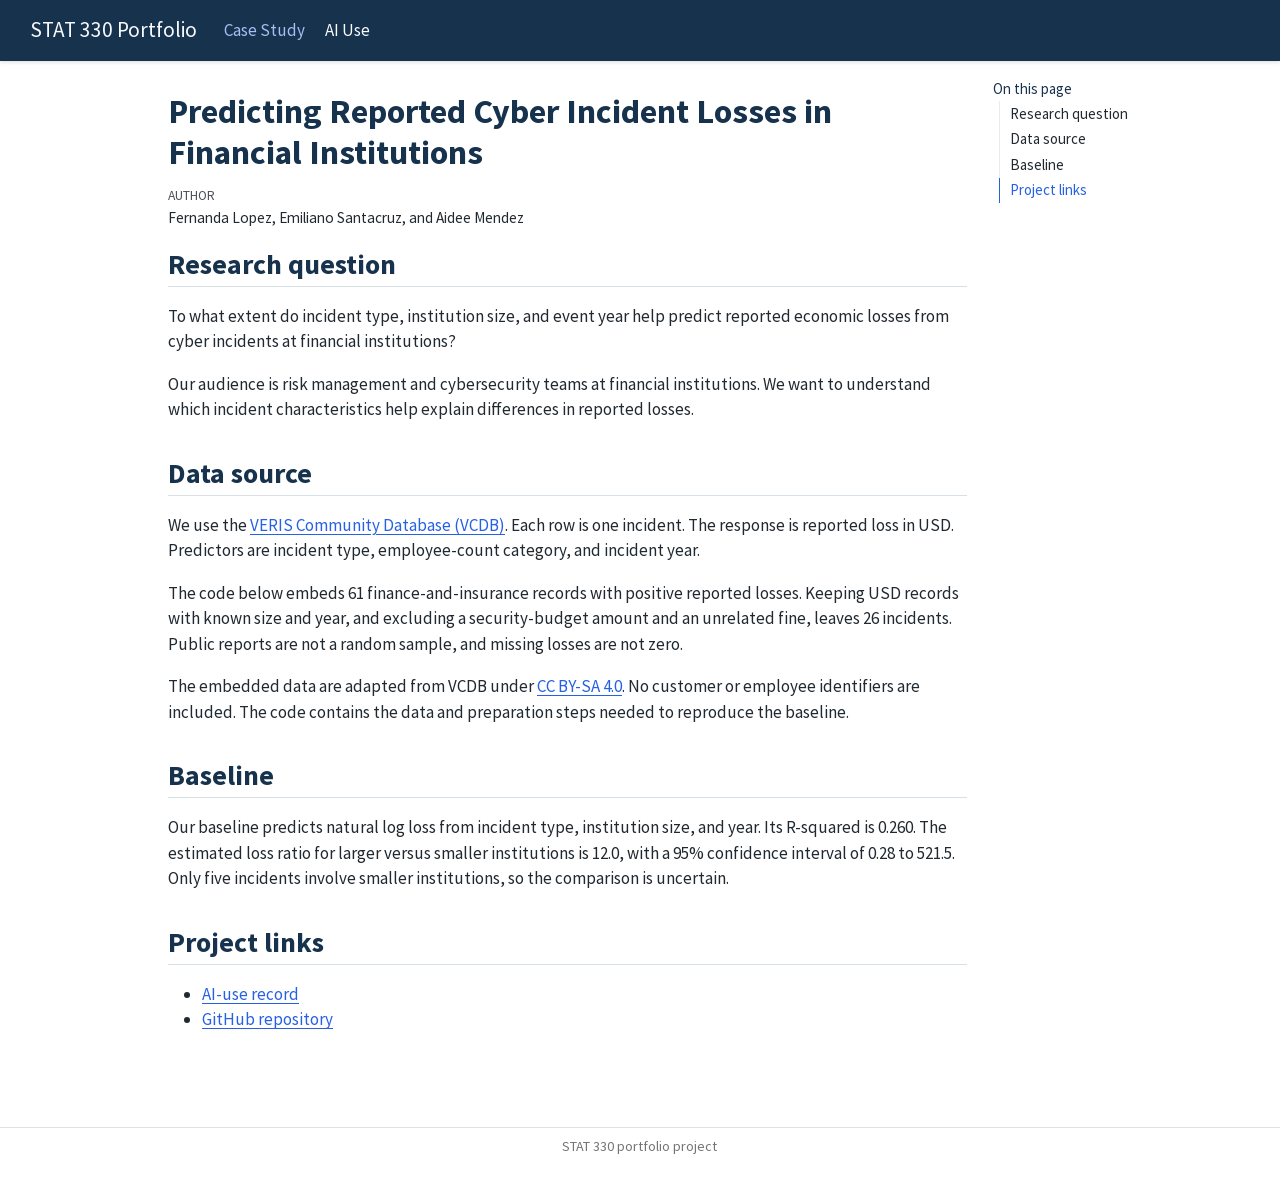
